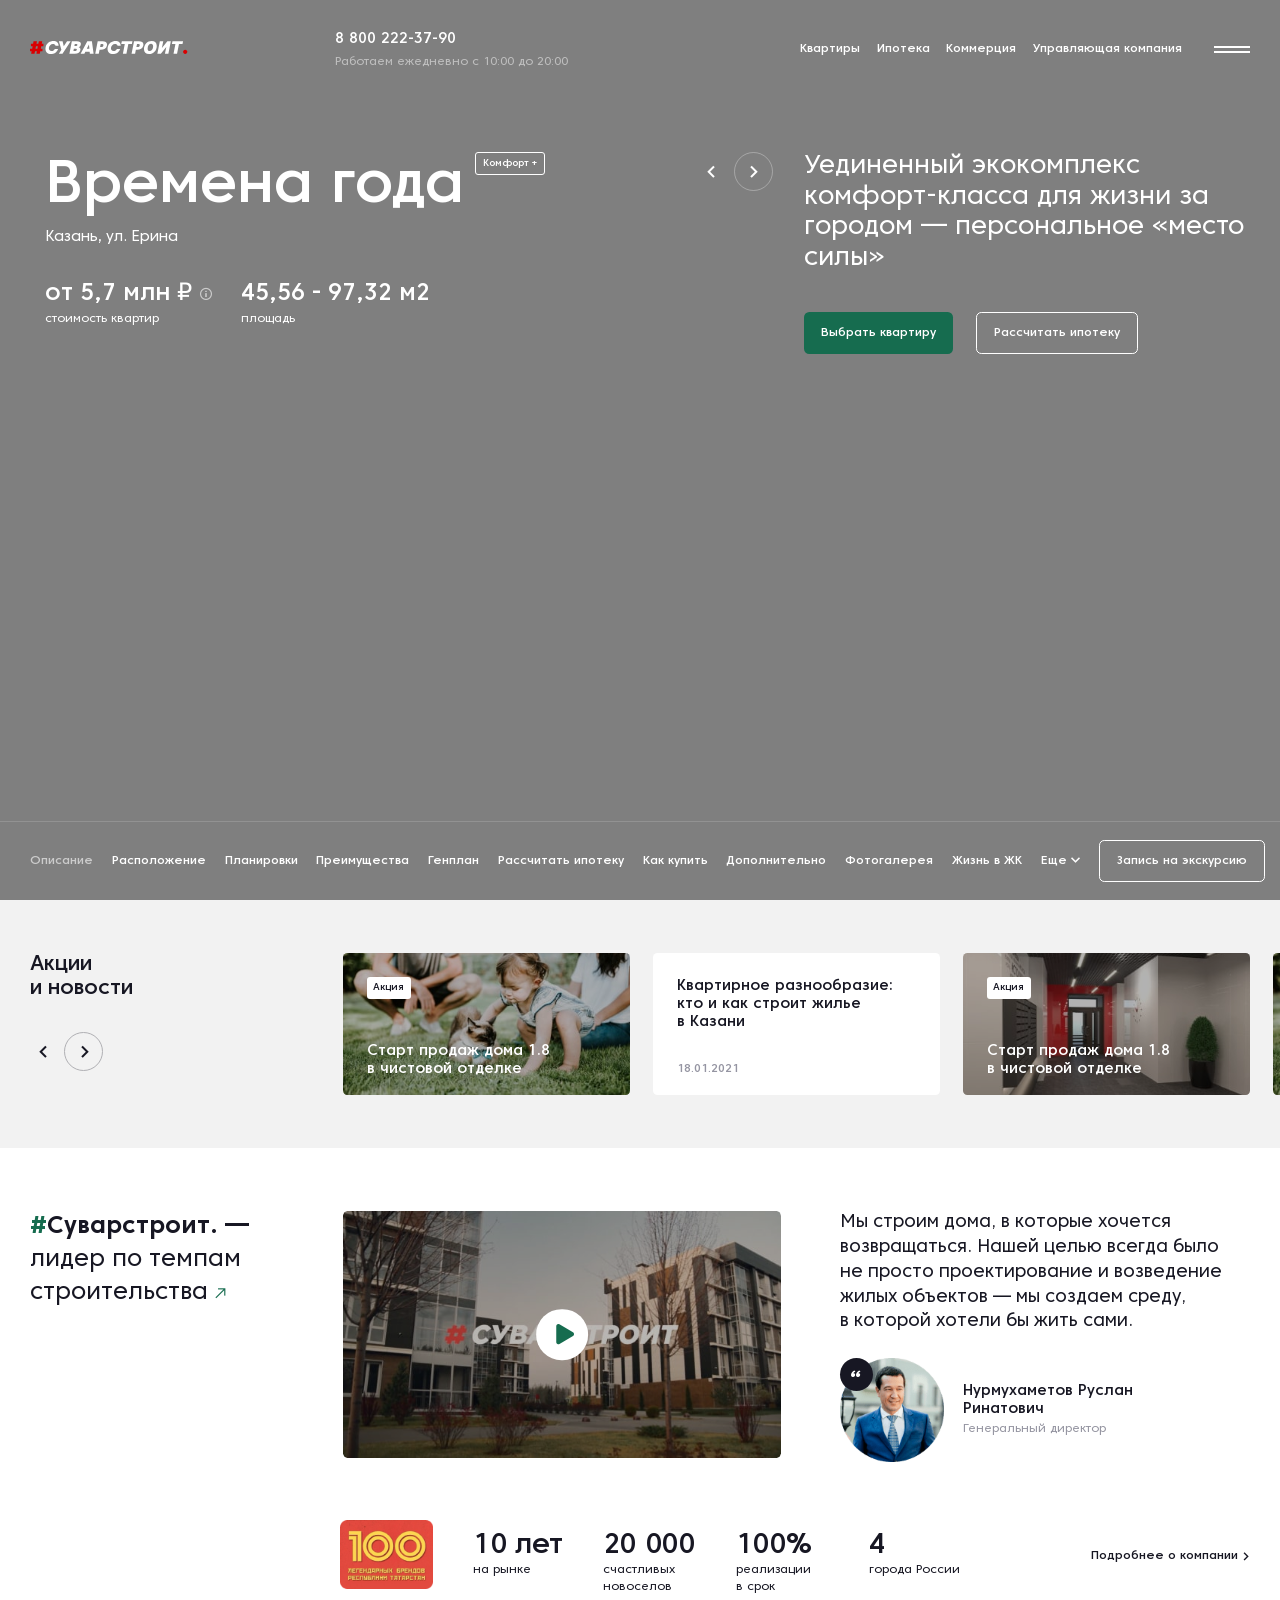
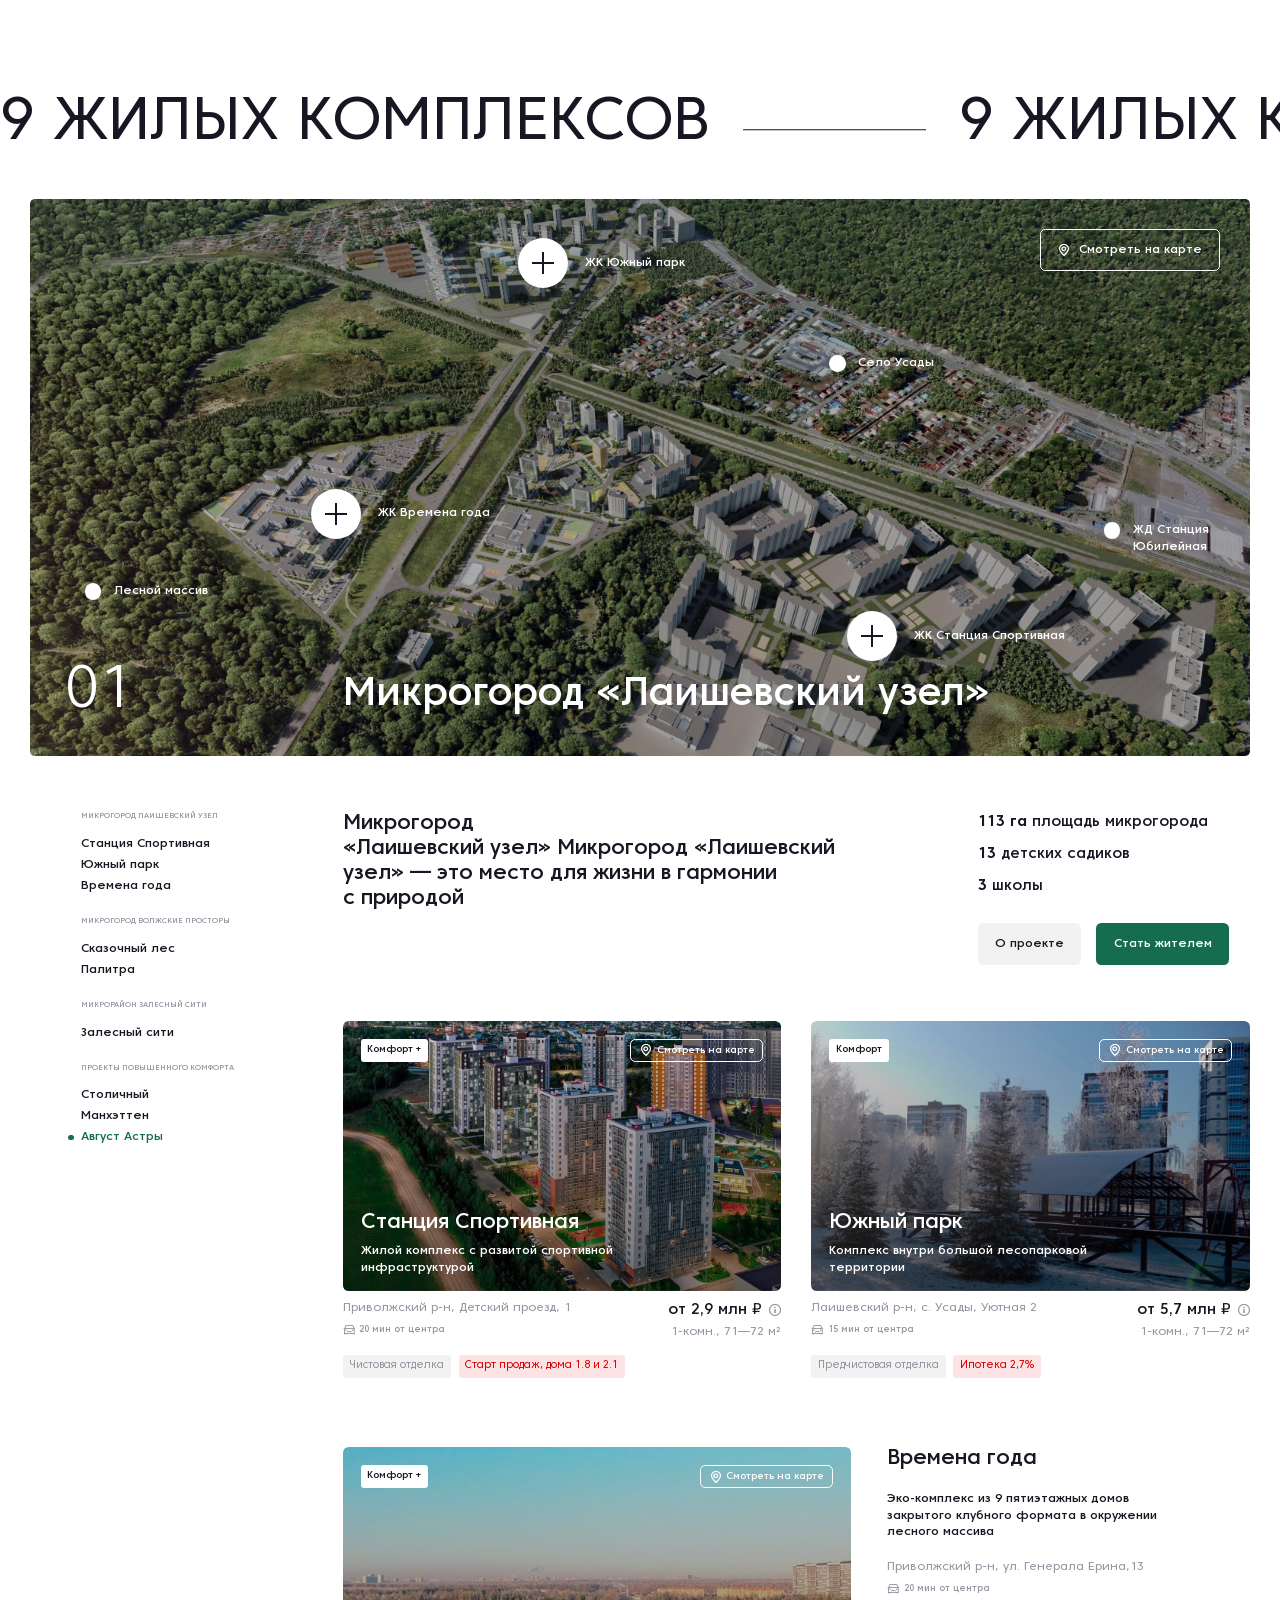
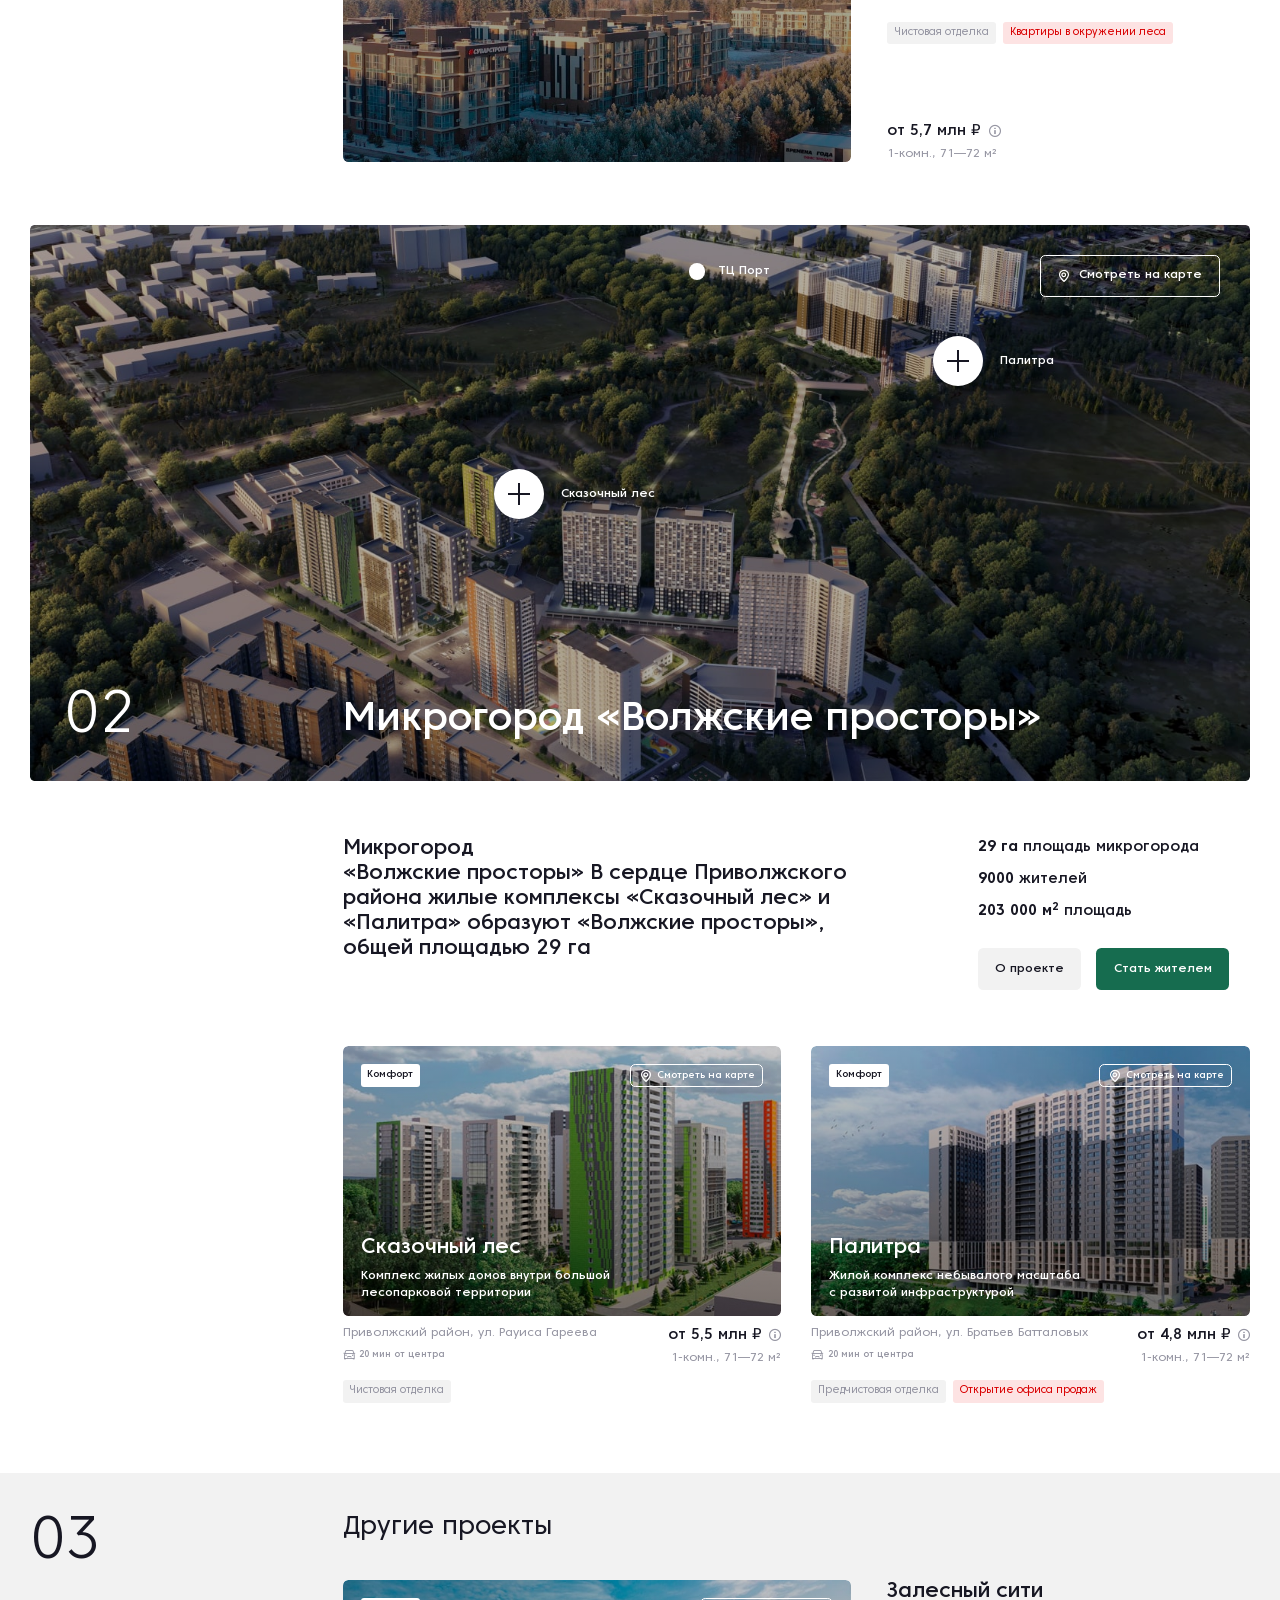
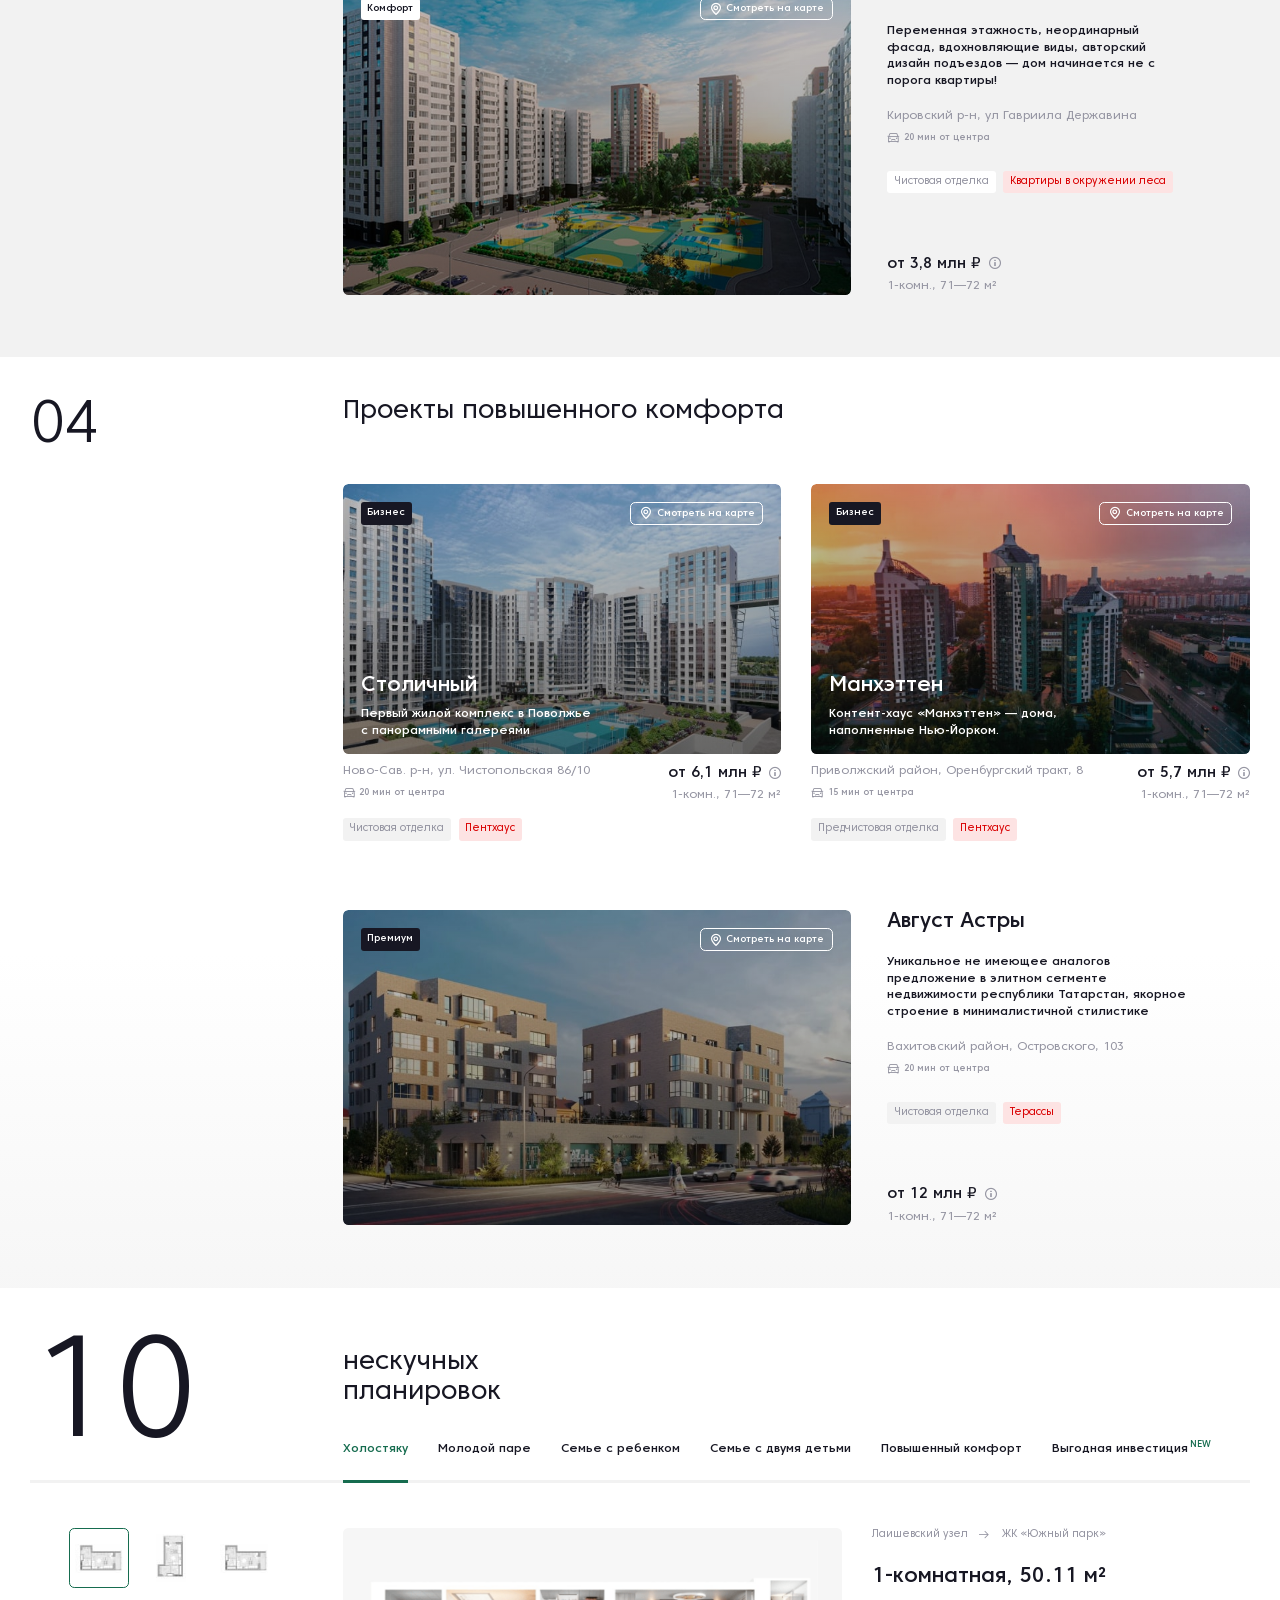
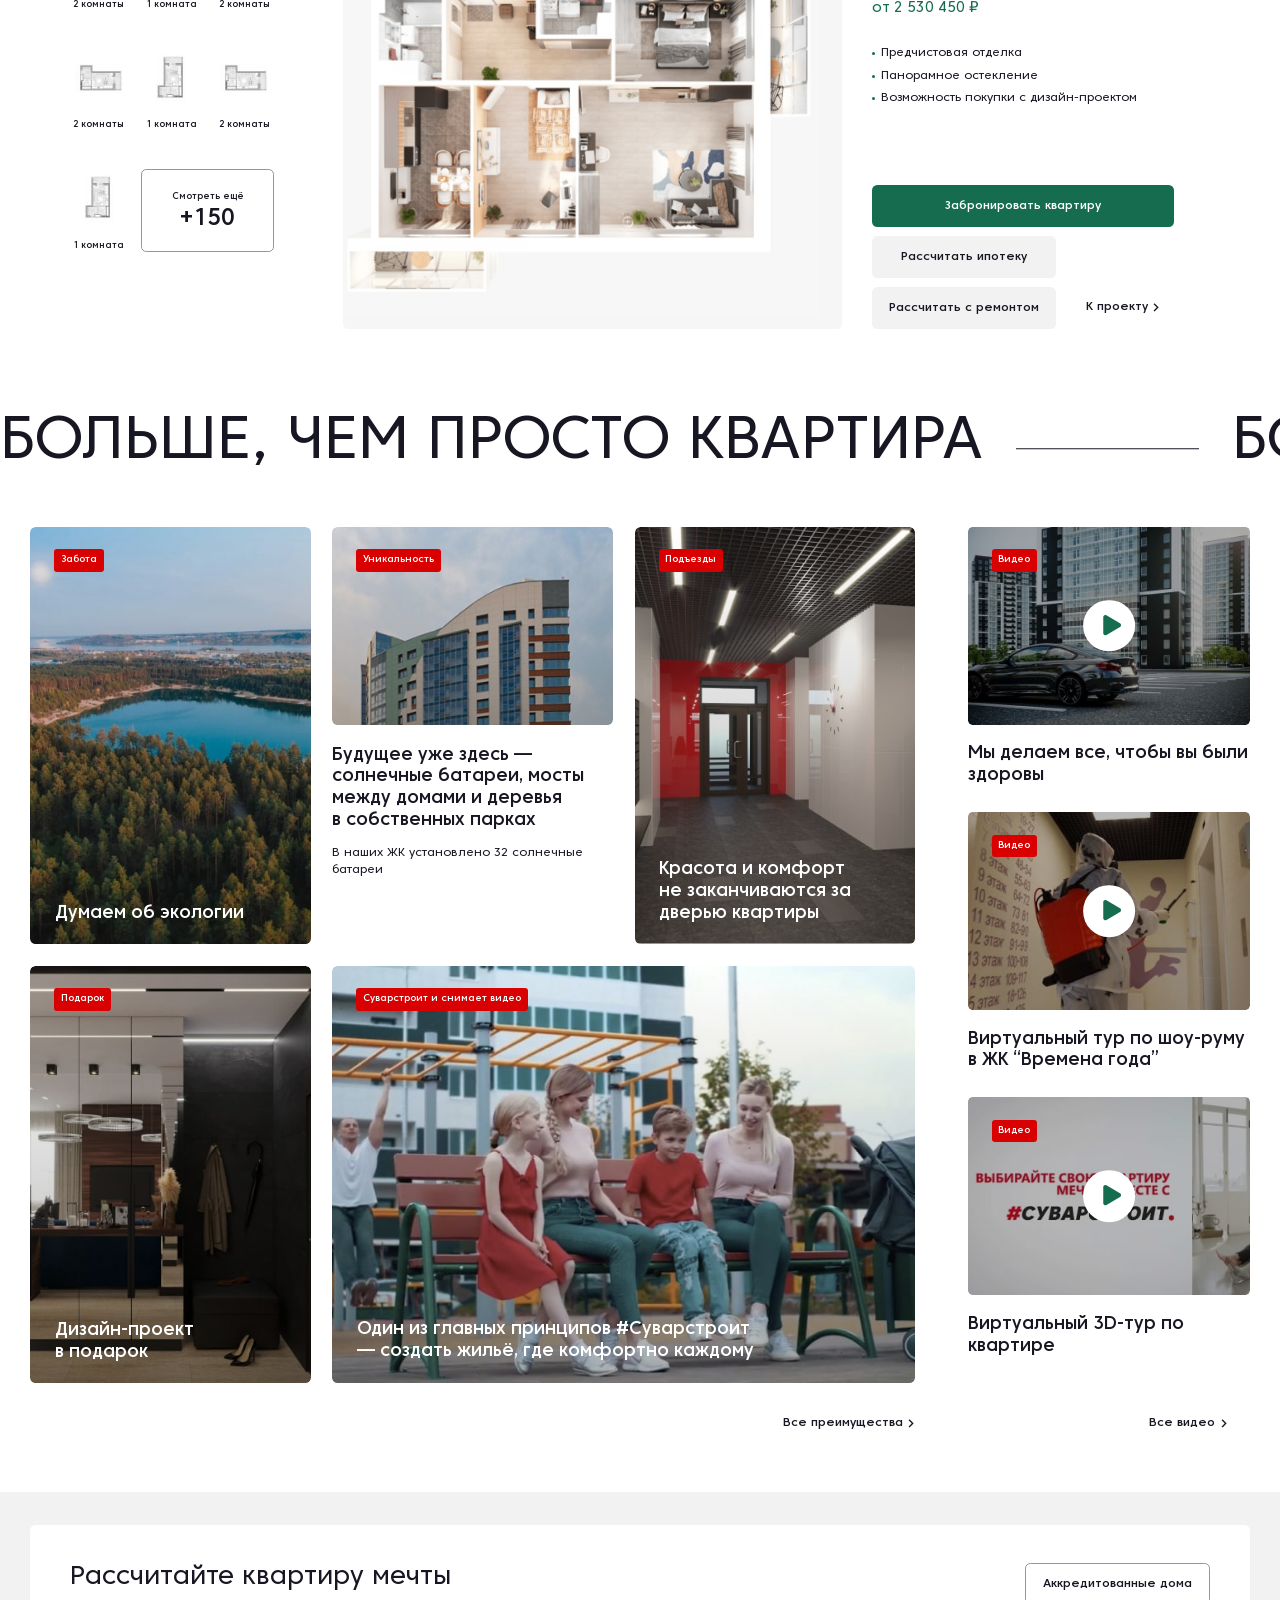
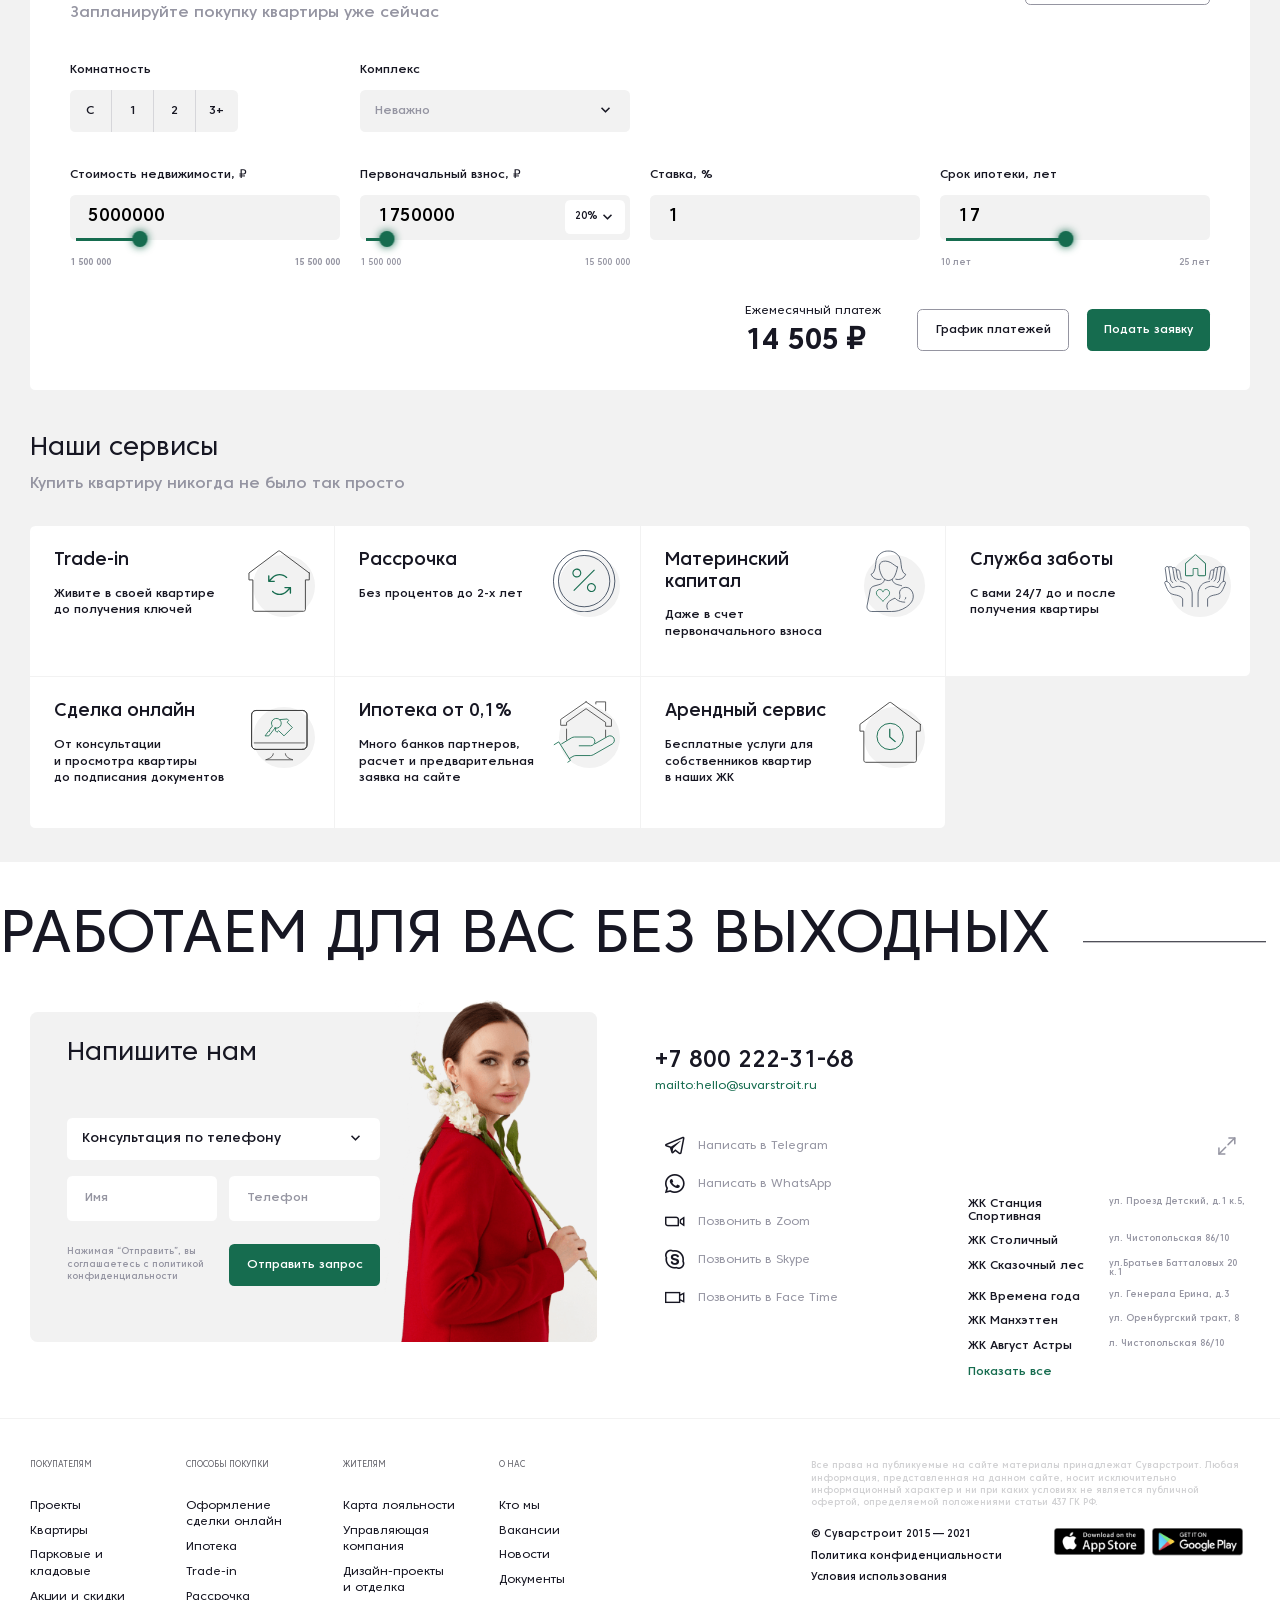
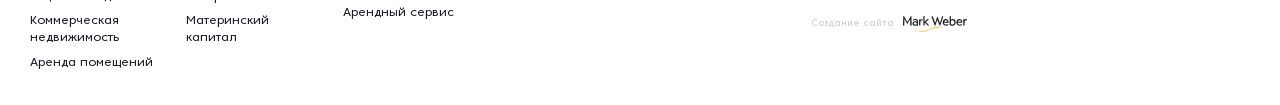
==== app/residential-complex.html @ acaa0084 "new" ====
<!DOCTYPE html>
<html lang="ru">

<head>

	<meta charset="utf-8">
	<!-- <base href="/"> -->

	<title>Suvar</title>
	<meta name="description" content="">

	<meta http-equiv="X-UA-Compatible" content="IE=edge">
	<meta name="viewport" content="width=device-width, initial-scale=1, maximum-scale=1">
	
	<!-- Template Basic Images Start -->
	<meta property="og:image" content="path/to/image.jpg">
	<link rel="icon" href="img/favicon/favicon.ico">
	<link rel="apple-touch-icon" sizes="180x180" href="img/favicon/apple-touch-icon-180x180.png">
	<!-- Template Basic Images End -->
	
	<!-- Custom Browsers Color Start -->
	<meta name="theme-color" content="#000">
	<!-- Custom Browsers Color End -->

	<link rel="stylesheet" href="css/main.min.css">

	<script src="https://api-maps.yandex.ru/2.1/?apikey=fbbdc751-439c-4bb8-8182-0022fda8377b&lang=ru_RU" type="text/javascript"></script>

	<style>
		:root {
			--global-accent-color: #166C4F;
			--global-hover-color: #1f906a;
		}
	</style>

</head>

<body>

	<header class="header">
		<div class="container">
			
			<div class="header-row">
				
				<div class="header-logo">
					<div itemscope="" itemtype="http://schema.org/Organization">
						<a itemprop="url" href="/" class="logo" rel="nofollow" title="Suvar">
							<img src="img/logo.svg" itemprop="logo" alt="">
						</a>
					</div>
				</div>

				<div class="header-phone">
					<a href="tel:8 800 222-37-90" class="phone-link">8 800 222-37-90</a>
					<p>Работаем ежедневно с 10:00 до 20:00</p>
				</div>

				<div class="header-menu">
					<div class="header-mob-close"></div>
					<div class="header-mob-logo">
						<div itemscope="" itemtype="http://schema.org/Organization">
							<a itemprop="url" href="/" class="logo" rel="nofollow" title="Suvar">
								<img src="img/logo.svg" itemprop="logo" alt="">
							</a>
						</div>
					</div>
					<nav class="main-menu">
						<a href="#" class="menu-link" data-hover-text="Квартиры"><span>Квартиры</span></a>
						<a href="#" class="menu-link" data-hover-text="Ипотека"><span>Ипотека</span></a>
						<a href="#" class="menu-link" data-hover-text="Коммерция"><span>Коммерция</span></a>
						<a href="#" class="menu-link" data-hover-text="Управляющая компания"><span>Управляющая компания</span></a>
					</nav>
					<div class="header-mob-phone">
						<div class="header-phone">
							<a href="tel:8 800 222-37-90" class="phone-link">8 800 222-37-90</a>
							<p>Работаем ежедневно с 10:00 до 20:00</p>
						</div>
					</div>
					<div class="header-mob-soc">
						<nav class="soc-nav">
							<a href="#" class="soc-nav-link"><span class="icon-facebook"></span></a>
							<a href="#" class="soc-nav-link"><span class="icon-instagram"></span></a>
							<a href="#" class="soc-nav-link"><span class="icon-twitter"></span></a>
							<a href="#" class="soc-nav-link"><span class="icon-vk"></span></a>
						</nav>
					</div>
				</div>

				<div class="header-burger">
					<a href="#" class="burger-icon">
						<span></span>
					</a>
				</div>

			</div>

		</div>
	</header>

	<div class="main-window animate">

		<div class="main-banner-video">
			<div class="main-banner-video-item active" data-mob-bg="img/main-banner-mob.jpg" style="display: block;">
				<video src="video/main-video-1.mp4" muted autoplay loop preload="none"></video>
			</div>
			<div class="main-banner-video-item" data-mob-bg="img/main-banner-mob.jpg">
				<video src="video/main-video-2.mp4" muted autoplay loop preload="none"></video>
			</div>
		</div>

		<div class="main-window-content">
			<div class="container">

				<div class="main-window-row">

					<div class="main-window-global-info">
						<div class="main-window-global-info-title">
							<h1>Времена года</h1>
							<div class="stick border">Комфорт +</div>
						</div>
						<div class="main-window-global-info-address">Казань, ул. Ерина</div>
						<div class="main-window-global-info-list">
							<div class="project-descr-right">
								<div class="project-price">
									<div class="project-price-val">от 5,7 млн ₽</div>
									<div class="project-price-info">
										<div class="project-price-info-icon"><span class="icon-attention"></span></div>
										<div class="project-price-info-dropdown">
											<ul>
												<li>
													<span>1-комн., 71—72 м<sup>2</sup></span>
													<span>от 2,9 млн ₽</span>
												</li>
												<li>
													<span>2-комн., 90—96 м<sup>2</sup></span>
													<span>от 3,3 млн ₽</span>
												</li>
												<li>
													<span>3-комн., 101—105 м<sup>2</sup></span>
													<span>от 4,5 млн ₽</span>
												</li>
												<li>
													<span>4-комн., 140—156 м<sup>2</sup></span>
													<span>от 5,9 млн ₽</span>
												</li>
											</ul>
										</div>
									</div>
								</div>
								<div class="project-size">стоимость квартир</div>
							</div>
							<div class="project-descr-right">
								<div class="project-price">
									<div class="project-price-val">45,56 - 97,32 м2</div>
								</div>
								<div class="project-size">площадь</div>
							</div>
						</div>
					</div>

					<div class="main-window-slider-block">
						<div class="slider-nav-arrow slider-prev">
							<span class="icon-angle-left"></span>
						</div>
						<div class="slider-nav-arrow slider-next">
							<span class="icon-angle-right"></span>
							<svg class="progress-ring" width="39" height="39">
								<circle class="progress-ring-circle" stroke-width="1" stroke="#171723" cx="19.5" cy="19.5" r="19" fill="transparent" />
							</svg>
						</div>
						<div class="main-window-slider">
							<div class="main-window-slider-item">
								<div class="h2">Уединенный экокомплекс комфорт-класса для жизни за городом — персональное «место силы»</div>
								<div class="main-window-slider-btns">
									<a href="#" class="btn">Выбрать квартиру</a>
									<a href="#" class="btn btn-white-border">Рассчитать ипотеку</a>
								</div>
							</div>
							<div class="main-window-slider-item">
								<div class="h2">Уединенный экокомплекс комфорт-класса для жизни за городом — персональное «место силы»</div>
								<div class="main-window-slider-btns">
									<a href="#" class="btn">Выбрать квартиру</a>
									<a href="#" class="btn btn-white-border">Рассчитать ипотеку</a>
								</div>
							</div>
						</div>
					</div>

				</div>

			</div>
		</div>

		<div class="main-window-footer main-window-footer-type-2">
			<div class="container">
				
				<div class="main-window-footer-row">
					<div class="main-footer-nav">
						<ul>
							<li><a href="#" class="active">Описание</a></li>
							<li><a href="#">Расположение</a></li>
							<li><a href="#">Планировки</a></li>
							<li><a href="#">Преимущества</a></li>
							<li><a href="#">Генплан</a></li>
							<li><a href="#">Рассчитать ипотеку</a></li>
							<li><a href="#">Как купить</a></li>
							<li><a href="#">Дополнительно</a></li>
							<li><a href="#">Фотогалерея</a></li>
							<li><a href="#">Жизнь в ЖК</a></li>
							<li class="has-child">
								<span>Еще</span>
								<ul>
									<li><a href="#">Расположение</a></li>
									<li><a href="#">Расположение</a></li>
									<li><a href="#">Расположение</a></li>
								</ul>
							</li>
						</ul>
					</div>
					<div class="main-footer-btn">
						<a href="#" class="btn btn-white-border">Запись на экскурсию</a>
					</div>
				</div>

			</div>
		</div>

		<div class="main-window-search">
			<div class="main-window-search-group">
				<input type="text" class="form-control" value="Подобрать квартиру" readonly>
				<span class="icon-search"></span>
			</div>
		</div>

	</div>

	<section class="s-stocks animate">
		<div class="container">
			
			<div class="row">
				
				<div class="col-lg-2">
					<div class="stocks-left">
						<div class="stocks-title">
							<div class="h3">Акции<br>и новости</div>
						</div>
						<div class="stocks-nav">
							<div class="slider-nav-arrow slider-prev news-slider-arrow-prev">
								<span class="icon-angle-left"></span>
							</div>
							<div class="slider-nav-arrow slider-next news-slider-arrow-next">
								<span class="icon-angle-right"></span>
								<svg class="progress-ring" width="39" height="39">
									<circle class="progress-ring-circle" stroke-width="1" stroke="#171723" cx="19.5" cy="19.5" r="19" fill="transparent" />
								</svg>
							</div>
						</div>
					</div>
				</div>

				<div class="col-lg-6">
					<div class="news-slider">
						<div class="news-item">
							<a href="#" class="news-item-link"></a>
							<div class="news-img">
								<img src="img/stocks-and-news/1.jpg" alt="">
							</div>
							<div class="stick">Акция</div>
							<div class="h5">Старт продаж дома 1.8 <br>в чистовой отделке</div>
						</div>
						<div class="news-item no-img">
							<a href="#" class="news-item-link"></a>
							<div class="h5">Квартирное разнообразие: кто и как строит жилье в Казани</div>
							<div class="news-date">18.01.2021</div>
						</div>
						<div class="news-item">
							<a href="#" class="news-item-link"></a>
							<div class="news-img">
								<img src="img/stocks-and-news/2.jpg" alt="">
							</div>
							<div class="stick">Акция</div>
							<div class="h5">Старт продаж дома 1.8 в чистовой отделке</div>
						</div>
						<div class="news-item">
							<a href="#" class="news-item-link"></a>
							<div class="news-img">
								<img src="img/stocks-and-news/1.jpg" alt="">
							</div>
							<div class="stick">Акция</div>
							<div class="h5">Старт продаж дома 1.8 в чистовой отделке</div>
						</div>
						<div class="news-item no-img">
							<a href="#" class="news-item-link"></a>
							<div class="h5">Квартирное разнообразие: кто и как строит жилье в Казани</div>
							<div class="news-date">18.01.2021</div>
						</div>
						<div class="news-item">
							<a href="#" class="news-item-link"></a>
							<div class="news-img">
								<img src="img/stocks-and-news/2.jpg" alt="">
							</div>
							<div class="stick">Акция</div>
							<div class="h5">Старт продаж дома 1.8 в чистовой отделке</div>
						</div>
					</div>
				</div>

			</div>

		</div>
	</section>

	<section class="s-about animate">
		<div class="container">
			
			<div class="about-row row">
				
				<div class="col-lg-2 col-8">
					<div class="about-title"><span><span class="color">#</span>Суварстроит. —</span> лидер по темпам строительства</div>
				</div>

				<div class="col-lg-3 col-md-4">
					<div class="video-block" data-video-src="https://www.youtube.com/embed/5sJh44adB1Y">
						<div class="video-poster">
							<img src="img/video-poster.jpg" alt="">
						</div>
						<div class="video-play"></div>
					</div>
				</div>

				<div class="col-lg-3 col-md-4">
					<div class="about-blockquote">
						<div class="blockquote-content">Мы строим дома, в которые хочется возвращаться. Нашей целью всегда было не просто проектирование и возведение жилых объектов — мы создаем среду, в которой хотели бы жить сами.</div>
						<div class="blockquote-author">
							<div class="blockquote-author-img">
								<img src="img/blockquote-author.png" alt="">
							</div>
							<div class="blockquote-author-text">
								<div class="blockquote-author-text-mob">Мы строим дома, в которые хочется возвращаться. </div>
								<div class="h5">Нурмухаметов Руслан<br>Ринатович</div>
								<p>Генеральный директор</p>
							</div>
						</div>
					</div>
				</div>

				<div class="col-8">
					<div class="about-in-nmbrs">

						<div class="about-in-nmbrs-item">
							<img src="img/100-legends.png" alt="">
						</div>

						<div class="about-in-nmbrs-item"><span>10 лет</span>на рынке</div>

						<div class="about-in-nmbrs-item"><span>20 000</span>счастливых новоселов</div>

						<div class="about-in-nmbrs-item"><span>100%</span>реализации в срок</div>

						<div class="about-in-nmbrs-item"><span>4</span>города России</div>

						<div class="about-in-nmbrs-link"><a href="#" class="link-angle">Подробнее о компании <span class="icon-angle-right"></span></a></div>

					</div>
				</div>

			</div>

		</div>
	</section>

	<section class="s-text-slider animate">
		<div class="text-slider-wrapper">
			<div class="text-slider">
				<div class="text-slider-item">9 жилых комплексов</div>
				<div class="text-slider-item">9 жилых комплексов</div>
				<div class="text-slider-item">9 жилых комплексов</div>
			</div>
		</div>
	</section>

	<section class="s-city-map animate">
		<div class="container">
			
			<div class="city-map-wrapper">
				<div class="city-map-img">
					<img src="img/map.jpg" alt="">
				</div>
				<div class="city-map-dots">
					<div class="city-map-dots-item" style="top: 52%; left: 23%">
						<div class="city-map-dots-icon"><span></span>ЖК Времена года</div>
						<div class="city-map-dots-content">
							<img src="img/projects/11.jpg" alt="">
							<div class="h5">ЖК Времена года</div>
							<p>Эко-комплекс комфорт класса из 9 пятиэтажных домов закрытого клубного формата в окружении лесного массива</p>
							<p>17 минут от делового центра</p>
							<a href="#" class="link-angle">Перейти <span class="icon-angle-right"></span></a>
						</div>
					</div>
					<div class="city-map-dots-item" style="top: 7%; left: 40%">
						<div class="city-map-dots-icon"><span></span>ЖК Южный парк</div>
						<div class="city-map-dots-content">
							<img src="img/projects/12.jpg" alt="">
							<div class="h5">ЖК Южный парк</div>
							<p>Удобая транспортная развязка</p>
							<p>Легко добраться до центра города за 15 минут</p>
							<p>Дорого до международного аэропорта 10-15 минут</p>
							<a href="#" class="link-angle">Перейти <span class="icon-angle-right"></span></a>
						</div>
					</div>
					<div class="city-map-dots-item" style="top: 74%; left: 67%">
						<div class="city-map-dots-icon"><span></span>ЖК Станция Спортивная</div>
						<div class="city-map-dots-content">
							<img src="img/projects/13.jpg" alt="">
							<div class="h5">ЖК Станция Спортивная</div>
							<p>Первый жилой комплекс небывалого масштаба с развитой спортивной инфраструктурой</p>
							<p>Дорога до международного аэропорта — 5-10 минут</p>
							<a href="#" class="link-angle">Перейти <span class="icon-angle-right"></span></a>
						</div>
					</div>
					<div class="city-map-dots-item" style="top: 69%; left: 4.5%;">
						<div class="city-map-dots-item-small">Лесной массив</div>
					</div>
					<div class="city-map-dots-item" style="top: 28%; left: 65.5%;">
						<div class="city-map-dots-item-small">Село Усады</div>
					</div>
					<div class="city-map-dots-item" style="top: 58%; left: 88%;">
						<div class="city-map-dots-item-small">ЖД Станция<br>Юбилейная</div>
					</div>
				</div>
				<div class="city-map-title">
					<div class="row">
						<div class="col-md-2">
							<div class="section-nmb">01</div>
						</div>
						<div class="col-md-6">
							<div class="map-title">Микрогород «Лаишевский узел»</div>
						</div>
					</div>
				</div>
				<div class="city-map-open-full">
					<a href="#" class="btn btn-white-border btn-icon" data-object-json=""><span class="icon-location-arrow"></span> Смотреть на карте</a>
				</div>
			</div>

		</div>
	</section>

	<section class="s-projects-wrapper">

		<div class="projects-nav-wrapper">
			<div class="location-nav">
				<div class="h6">Микрогород Лаишевский узел</div>
				<div class="location-nav-link"><a href="#proj-1" class="active">Станция Спортивная</a></div>
				<div class="location-nav-link"><a href="#proj-2">Южный парк</a></div>
				<div class="location-nav-link"><a href="#proj-3">Времена года</a></div>
				<div class="h6">Микрогород Волжские просторы</div>
				<div class="location-nav-link"><a href="#proj-4">Сказочный лес</a></div>
				<div class="location-nav-link"><a href="#proj-5">Палитра</a></div>
				<div class="h6">Микрорайон Залесный сити</div>
				<div class="location-nav-link"><a href="#proj-6">Залесный сити</a></div>
				<div class="h6">Проекты повышенного комфорта</div>
				<div class="location-nav-link"><a href="#proj-7">Столичный</a></div>
				<div class="location-nav-link"><a href="#proj-8">Манхэттен</a></div>
				<div class="location-nav-link"><a href="#proj-9">Август Астры</a></div>
			</div>
		</div>
		
		<section class="s-projects animate s-projects-nav">
			<div class="container">
				<div class="row">

					<div class="col-xl-2"></div>

					<div class="col-xl-6">

						<div class="projects-header">
							<div class="projects-header-left">
								<div class="h3">
									<span class="mob-text">Микрогород<br>«Лаишевский узел»</span>
									<span>Микрогород «Лаишевский узел» — это место для жизни в гармонии с природой</span>
								</div>
							</div>
							<div class="projects-header-right">
								<div class="projects-header-right-icon"><span class="icon-attention"></span></div>
								<div class="projects-header-right-content">
									<ul>
										<li><span>113 га</span> площадь микрогорода</li>
										<li><span>13</span> детских садиков</li>
										<li><span>3</span> школы</li>
									</ul>
									<div class="projects-header-right-btns">
										<a href="#" class="btn btn-gray">О проекте</a>
										<a href="#" class="btn">Стать жителем</a>
									</div>
								</div>
							</div>
						</div>

						<div class="row">

							<div class="col-4">
								<div class="project" id="proj-1">
									<div class="project-header">
										<img src="img/projects/2.jpg" alt="">
										<div class="stick">Комфорт +</div>
										<a href="#map-popup" class="project-map-link open-popup" data-name="Станция Спортивная" data-coord="55.680153, 49.200674"><span class="icon-location-arrow"></span> Смотреть на карте</a>
										<div class="project-title">
											<div class="h3">Станция Спортивная</div>
											<p>Жилой комплекс с развитой спортивной инфраструктурой</p>
										</div>
									</div>
									<div class="project-body">
										<div class="project-descr">
											<div class="project-descr-left">
												<p>Приволжский р-н, Детский проезд, 1</p>
												<div class="project-distance"><span class="icon-car"></span> 20 мин от центра</div>
											</div>
											<div class="project-descr-right">
												<div class="project-price">
													<div class="project-price-val">от 2,9 млн ₽</div>
													<div class="project-price-info">
														<div class="project-price-info-icon"><span class="icon-attention"></span></div>
														<div class="project-price-info-dropdown">
															<ul>
																<li>
																	<span>1-комн., 71—72 м<sup>2</sup></span>
																	<span>от 2,9 млн ₽</span>
																</li>
																<li>
																	<span>2-комн., 90—96 м<sup>2</sup></span>
																	<span>от 3,3 млн ₽</span>
																</li>
																<li>
																	<span>3-комн., 101—105 м<sup>2</sup></span>
																	<span>от 4,5 млн ₽</span>
																</li>
																<li>
																	<span>4-комн., 140—156 м<sup>2</sup></span>
																	<span>от 5,9 млн ₽</span>
																</li>
															</ul>
														</div>
													</div>
												</div>
												<div class="project-size">1-комн., 71—72 м²</div>
											</div>
										</div>
									</div>
									<div class="project-labels">
										<div class="label">Чистовая отделка</div>
										<div class="label red">Старт продаж, дома 1.8 и 2.1</div>
									</div>
								</div>
							</div>

							<div class="col-4">
								<div class="project" id="proj-2">
									<div class="project-header">
										<img src="img/projects/3.jpg" alt="">
										<div class="stick">Комфорт</div>
										<a href="#map-popup" class="project-map-link open-popup" data-name="Южный парк" data-coord="55.689278, 49.200297"><span class="icon-location-arrow"></span> Смотреть на карте</a>
										<div class="project-title">
											<div class="h3">Южный парк</div>
											<p>Комплекс внутри большой лесопарковой территории</p>
										</div>
									</div>
									<div class="project-body">
										<div class="project-descr">
											<div class="project-descr-left">
												<p>Лаишевский р-н, с. Усады, Уютная 2</p>
												<div class="project-distance"><span class="icon-car"></span> 15 мин от центра</div>
											</div>
											<div class="project-descr-right">
												<div class="project-price">
													<div class="project-price-val">от 5,7 млн ₽</div>
													<div class="project-price-info">
														<div class="project-price-info-icon"><span class="icon-attention"></span></div>
														<div class="project-price-info-dropdown">
															<ul>
																<li>
																	<span>1-комн., 71—72 м<sup>2</sup></span>
																	<span>от 2,9 млн ₽</span>
																</li>
																<li>
																	<span>2-комн., 90—96 м<sup>2</sup></span>
																	<span>от 3,3 млн ₽</span>
																</li>
																<li>
																	<span>3-комн., 101—105 м<sup>2</sup></span>
																	<span>от 4,5 млн ₽</span>
																</li>
																<li>
																	<span>4-комн., 140—156 м<sup>2</sup></span>
																	<span>от 5,9 млн ₽</span>
																</li>
															</ul>
														</div>
													</div>
												</div>
												<div class="project-size">1-комн., 71—72 м²</div>
											</div>
										</div>
									</div>
									<div class="project-labels">
										<div class="label">Предчистовая отделка</div>
										<div class="label red">Ипотека 2,7%</div>
									</div>
								</div>
							</div>

							<div class="col-8">
								<div class="project project--big" id="proj-3">
									<div class="project-header">
										<img src="img/projects/4.jpg" alt="">
										<div class="stick">Комфорт +</div>
										<a href="#map-popup" class="project-map-link open-popup" data-name="Времена года" data-coord="55.681641, 49.191961"><span class="icon-location-arrow"></span> Смотреть на карте</a>
									</div>
									<div class="project-body">
										<div class="project-title">
											<div class="h3">Времена года</div>
											<p>Эко-комплекс из 9 пятиэтажных домов закрытого клубного формата в окружении лесного массива</p>
										</div>
										<div class="project-descr-left">
											<p>Приволжский р-н, ул. Генерала Ерина,13</p>
											<div class="project-distance"><span class="icon-car"></span> 20 мин от центра</div>
										</div>
										<div class="project-labels">
											<div class="label">Чистовая отделка</div>
											<div class="label red">Квартиры в окружении леса</div>
										</div>
										<div class="project-descr-right">
											<div class="project-price">
												<div class="project-price-val">от 5,7 млн ₽</div>
												<div class="project-price-info">
													<div class="project-price-info-icon"><span class="icon-attention"></span></div>
													<div class="project-price-info-dropdown">
														<ul>
															<li>
																<span>1-комн., 71—72 м<sup>2</sup></span>
																<span>от 2,9 млн ₽</span>
															</li>
															<li>
																<span>2-комн., 90—96 м<sup>2</sup></span>
																<span>от 3,3 млн ₽</span>
															</li>
															<li>
																<span>3-комн., 101—105 м<sup>2</sup></span>
																<span>от 4,5 млн ₽</span>
															</li>
															<li>
																<span>4-комн., 140—156 м<sup>2</sup></span>
																<span>от 5,9 млн ₽</span>
															</li>
														</ul>
													</div>
												</div>
											</div>
											<div class="project-size">1-комн., 71—72 м²</div>
										</div>
									</div>
								</div>
							</div>

						</div>

					</div>

				</div>
			</div>
		</section>

		<section class="s-city-map animate">
			<div class="container">

				<div class="city-map-wrapper">
					<div class="city-map-img">
						<img src="img/map-2.jpg" alt="">
					</div>
					<div class="city-map-dots">
						<div class="city-map-dots-item" style="top: 44%; left: 38%">
							<div class="city-map-dots-icon"><span></span>Сказочный лес</div>
							<div class="city-map-dots-content">
								<img src="img/projects/14.jpg" alt="">
								<div class="h5">ЖК Сказочный лес</div>
								<p>В центре Приволжского района, вблизи живописной березовой рощи</p>
								<p>Удобная транспортная развязка – до центра 15 минут</p>
								<a href="#" class="link-angle">Перейти <span class="icon-angle-right"></span></a>
							</div>
						</div>
						<div class="city-map-dots-item" style="top: 20%; left: 74%">
							<div class="city-map-dots-icon"><span></span>Палитра</div>
							<div class="city-map-dots-content">
								<img src="img/projects/15.jpg" alt="">
								<div class="h5">ЖК Палитра</div>
								<p>Новый, современный,комфортный, дружелюбный, сверкающий самыми яркими красками жилой комплекс</p>
								<p>Легко добраться до центра города за 10 минут</p>
								<a href="#" class="link-angle">Перейти <span class="icon-angle-right"></span></a>
							</div>
						</div>
						<div class="city-map-dots-item" style="top: 7%; left: 54%;">
							<div class="city-map-dots-item-small">ТЦ Порт</div>
						</div>
					</div>
					<div class="city-map-title">
						<div class="row">
							<div class="col-md-2">
								<div class="section-nmb">02</div>
							</div>
							<div class="col-md-6">
								<div class="map-title">Микрогород «Волжские просторы»</div>
							</div>
						</div>
					</div>
					<div class="city-map-open-full">
						<a href="#" class="btn btn-white-border btn-icon"><span class="icon-location-arrow"></span> Смотреть на карте</a>
					</div>
				</div>

			</div>
		</section>

		<section class="s-projects animate">
			<div class="container">
				<div class="row">

					<div class="col-xl-2"></div>

					<div class="col-xl-6">

						<div class="projects-header">
							<div class="projects-header-left">
								<div class="h3">
									<span class="mob-text">Микрогород<br>«Волжские просторы»</span>
									<span>В сердце Приволжского района жилые комплексы «Сказочный лес» и «Палитра» образуют «Волжские просторы», общей площадью 29 га</span>
								</div>
							</div>
							<div class="projects-header-right">
								<div class="projects-header-right-icon"><span class="icon-attention"></span></div>
								<div class="projects-header-right-content">
									<ul>
										<li><span>29 га</span> площадь микрогорода</li>
										<li><span>9000</span> жителей</li>
										<li><span>203 000 м<sup>2</sup></span> площадь</li>
									</ul>
									<div class="projects-header-right-btns">
										<a href="#" class="btn btn-gray">О проекте</a>
										<a href="#" class="btn">Стать жителем</a>
									</div>
								</div>
							</div>
						</div>

						<div class="row">

							<div class="col-4">
								<div class="project" id="proj-4">
									<div class="project-header">
										<img src="img/projects/5.jpg" alt="">
										<div class="stick">Комфорт</div>
										<a href="#map-popup" class="project-map-link open-popup" data-name="Сказочный лес" data-coord="55.723937, 49.174767"><span class="icon-location-arrow"></span> Смотреть на карте</a>
										<div class="project-title">
											<div class="h3">Сказочный лес</div>
											<p>Комплекс жилых домов внутри большой лесопарковой территории</p>
										</div>
									</div>
									<div class="project-body">
										<div class="project-descr">
											<div class="project-descr-left">
												<p>Приволжский район, ул. Рауиса Гареева</p>
												<div class="project-distance"><span class="icon-car"></span> 20 мин от центра</div>
											</div>
											<div class="project-descr-right">
												<div class="project-price">
													<div class="project-price-val">от 5,5 млн ₽</div>
													<div class="project-price-info">
														<div class="project-price-info-icon"><span class="icon-attention"></span></div>
														<div class="project-price-info-dropdown">
															<ul>
																<li>
																	<span>1-комн., 71—72 м<sup>2</sup></span>
																	<span>от 2,9 млн ₽</span>
																</li>
																<li>
																	<span>2-комн., 90—96 м<sup>2</sup></span>
																	<span>от 3,3 млн ₽</span>
																</li>
																<li>
																	<span>3-комн., 101—105 м<sup>2</sup></span>
																	<span>от 4,5 млн ₽</span>
																</li>
																<li>
																	<span>4-комн., 140—156 м<sup>2</sup></span>
																	<span>от 5,9 млн ₽</span>
																</li>
															</ul>
														</div>
													</div>
												</div>
												<div class="project-size">1-комн., 71—72 м²</div>
											</div>
										</div>
									</div>
									<div class="project-labels">
										<div class="label">Чистовая отделка</div>
									</div>
								</div>
							</div>

							<div class="col-4">
								<div class="project" id="proj-5">
									<div class="project-header">
										<img src="img/projects/6.jpg" alt="">
										<div class="stick">Комфорт</div>
										<a href="#map-popup" class="project-map-link open-popup" data-name="Палитра" data-coord="55.722289, 49.185600"><span class="icon-location-arrow"></span> Смотреть на карте</a>
										<div class="project-title">
											<div class="h3">Палитра</div>
											<p>Жилой комплекс небывалого масштаба с развитой инфраструктурой</p>
										</div>
									</div>
									<div class="project-body">
										<div class="project-descr">
											<div class="project-descr-left">
												<p>Приволжский район, ул. Братьев Батталовых</p>
												<div class="project-distance"><span class="icon-car"></span> 20 мин от центра</div>
											</div>
											<div class="project-descr-right">
												<div class="project-price">
													<div class="project-price-val">от 4,8 млн ₽</div>
													<div class="project-price-info">
														<div class="project-price-info-icon"><span class="icon-attention"></span></div>
														<div class="project-price-info-dropdown">
															<ul>
																<li>
																	<span>1-комн., 71—72 м<sup>2</sup></span>
																	<span>от 2,9 млн ₽</span>
																</li>
																<li>
																	<span>2-комн., 90—96 м<sup>2</sup></span>
																	<span>от 3,3 млн ₽</span>
																</li>
																<li>
																	<span>3-комн., 101—105 м<sup>2</sup></span>
																	<span>от 4,5 млн ₽</span>
																</li>
																<li>
																	<span>4-комн., 140—156 м<sup>2</sup></span>
																	<span>от 5,9 млн ₽</span>
																</li>
															</ul>
														</div>
													</div>
												</div>
												<div class="project-size">1-комн., 71—72 м²</div>
											</div>
										</div>
									</div>
									<div class="project-labels">
										<div class="label">Предчистовая отделка</div>
										<div class="label red">Открытие офиса продаж</div>
									</div>
								</div>
							</div>

						</div>

					</div>

				</div>
			</div>
		</section>

		<section class="s-projects bg-gray animate">
			<div class="container">
				<div class="row">

					<div class="col-xl-2">
						<div class="section-nmb">03</div>
					</div>

					<div class="col-xl-6">

						<div class="projects-main-title">
							<div class="h2">Другие проекты</div>
						</div>

						<div class="row">

							<div class="col-8">
								<div class="project project--big" id="proj-6">
									<div class="project-header">
										<img src="img/projects/7.jpg" alt="">
										<div class="stick">Комфорт</div>
										<a href="#map-popup" class="project-map-link open-popup" data-name="Залесный сити" data-coord="55.845249, 48.906215"><span class="icon-location-arrow"></span> Смотреть на карте</a>
									</div>
									<div class="project-body">
										<div class="project-title">
											<div class="h3">Залесный сити</div>
											<p>Переменная этажность, неординарный фасад, вдохновляющие виды, авторский дизайн подъездов — дом начинается не с порога квартиры! </p>
										</div>
										<div class="project-descr-left">
											<p>Кировский р-н, ул Гавриила Державина</p>
											<div class="project-distance"><span class="icon-car"></span> 20 мин от центра</div>
										</div>
										<div class="project-labels">
											<div class="label">Чистовая отделка</div>
											<div class="label red">Квартиры в окружении леса</div>
										</div>
										<div class="project-descr-right">
											<div class="project-price">
												<div class="project-price-val">от 3,8 млн ₽</div>
												<div class="project-price-info">
													<div class="project-price-info-icon"><span class="icon-attention"></span></div>
													<div class="project-price-info-dropdown">
														<ul>
															<li>
																<span>1-комн., 71—72 м<sup>2</sup></span>
																<span>от 2,9 млн ₽</span>
															</li>
															<li>
																<span>2-комн., 90—96 м<sup>2</sup></span>
																<span>от 3,3 млн ₽</span>
															</li>
															<li>
																<span>3-комн., 101—105 м<sup>2</sup></span>
																<span>от 4,5 млн ₽</span>
															</li>
															<li>
																<span>4-комн., 140—156 м<sup>2</sup></span>
																<span>от 5,9 млн ₽</span>
															</li>
														</ul>
													</div>
												</div>
											</div>
											<div class="project-size">1-комн., 71—72 м²</div>
										</div>
									</div>
								</div>
							</div>

						</div>

					</div>

				</div>
			</div>
		</section>

		<section class="s-projects bg-linear-gray animate s-projects-endpoint">
			<div class="container">
				<div class="row">

					<div class="col-xl-2">
						<div class="section-nmb">04</div>
					</div>

					<div class="col-xl-6">

						<div class="projects-header">
							<div class="h2">Проекты повышенного комфорта</div>
						</div>

						<div class="row">

							<div class="col-4">
								<div class="project" id="proj-7">
									<div class="project-header">
										<img src="img/projects/8.jpg" alt="">
										<div class="stick black">Бизнес</div>
										<a href="#map-popup" class="project-map-link open-popup" data-name="Столичный" data-coord="55.819123, 49.144472"><span class="icon-location-arrow"></span> Смотреть на карте</a>
										<div class="project-title">
											<div class="h3">Столичный</div>
											<p>Первый жилой комплекс в Поволжье с панорамными галереями</p>
										</div>
									</div>
									<div class="project-body">
										<div class="project-descr">
											<div class="project-descr-left">
												<p>Ново-Сав. р-н, ул. Чистопольская 86/10 </p>
												<div class="project-distance"><span class="icon-car"></span> 20 мин от центра</div>
											</div>
											<div class="project-descr-right">
												<div class="project-price">
													<div class="project-price-val">от 6,1 млн ₽</div>
													<div class="project-price-info">
														<div class="project-price-info-icon"><span class="icon-attention"></span></div>
														<div class="project-price-info-dropdown">
															<ul>
																<li>
																	<span>1-комн., 71—72 м<sup>2</sup></span>
																	<span>от 2,9 млн ₽</span>
																</li>
																<li>
																	<span>2-комн., 90—96 м<sup>2</sup></span>
																	<span>от 3,3 млн ₽</span>
																</li>
																<li>
																	<span>3-комн., 101—105 м<sup>2</sup></span>
																	<span>от 4,5 млн ₽</span>
																</li>
																<li>
																	<span>4-комн., 140—156 м<sup>2</sup></span>
																	<span>от 5,9 млн ₽</span>
																</li>
															</ul>
														</div>
													</div>
												</div>
												<div class="project-size">1-комн., 71—72 м²</div>
											</div>
										</div>
									</div>
									<div class="project-labels">
										<div class="label">Чистовая отделка</div>
										<div class="label red">Пентхаус </div>
									</div>
								</div>
							</div>

							<div class="col-4">
								<div class="project" id="proj-8">
									<div class="project-header">
										<img src="img/projects/9.jpg" alt="">
										<div class="stick black">Бизнес</div>
										<a href="#map-popup" class="project-map-link open-popup" data-name="Манхэттен" data-coord="55.760824, 49.150647"><span class="icon-location-arrow"></span> Смотреть на карте</a>
										<div class="project-title">
											<div class="h3">Манхэттен</div>
											<p>Контент-хаус «Манхэттен» — дома, наполненные Нью-Йорком.</p>
										</div>
									</div>
									<div class="project-body">
										<div class="project-descr">
											<div class="project-descr-left">
												<p>Приволжский район, Оренбургский тракт, 8</p>
												<div class="project-distance"><span class="icon-car"></span> 15 мин от центра</div>
											</div>
											<div class="project-descr-right">
												<div class="project-price">
													<div class="project-price-val">от 5,7 млн ₽</div>
													<div class="project-price-info">
														<div class="project-price-info-icon"><span class="icon-attention"></span></div>
														<div class="project-price-info-dropdown">
															<ul>
																<li>
																	<span>1-комн., 71—72 м<sup>2</sup></span>
																	<span>от 2,9 млн ₽</span>
																</li>
																<li>
																	<span>2-комн., 90—96 м<sup>2</sup></span>
																	<span>от 3,3 млн ₽</span>
																</li>
																<li>
																	<span>3-комн., 101—105 м<sup>2</sup></span>
																	<span>от 4,5 млн ₽</span>
																</li>
																<li>
																	<span>4-комн., 140—156 м<sup>2</sup></span>
																	<span>от 5,9 млн ₽</span>
																</li>
															</ul>
														</div>
													</div>
												</div>
												<div class="project-size">1-комн., 71—72 м²</div>
											</div>
										</div>
									</div>
									<div class="project-labels">
										<div class="label">Предчистовая отделка</div>
										<div class="label red">Пентхаус</div>
									</div>
								</div>
							</div>

							<div class="col-8">
								<div class="project project--big" id="proj-9">
									<div class="project-header">
										<img src="img/projects/10.jpg" alt="">
										<div class="stick black">Премиум</div>
										<a href="#map-popup" class="project-map-link open-popup" data-name="Август Астры" data-coord="55.778126, 49.137665"><span class="icon-location-arrow"></span> Смотреть на карте</a>
									</div>
									<div class="project-body">
										<div class="project-title">
											<div class="h3">Август Астры</div>
											<p>Уникальное не имеющее аналогов предложение в элитном сегменте недвижимости республики Татарстан, якорное строение в минималистичной стилистике</p>
										</div>
										<div class="project-descr-left">
											<p>Вахитовский район, Островского, 103</p>
											<div class="project-distance"><span class="icon-car"></span> 20 мин от центра</div>
										</div>
										<div class="project-labels">
											<div class="label">Чистовая отделка</div>
											<div class="label red">Терассы</div>
										</div>
										<div class="project-descr-right">
											<div class="project-price">
												<div class="project-price-val">от 12 млн ₽</div>
												<div class="project-price-info">
													<div class="project-price-info-icon"><span class="icon-attention"></span></div>
													<div class="project-price-info-dropdown">
														<ul>
															<li>
																<span>1-комн., 71—72 м<sup>2</sup></span>
																<span>от 2,9 млн ₽</span>
															</li>
															<li>
																<span>2-комн., 90—96 м<sup>2</sup></span>
																<span>от 3,3 млн ₽</span>
															</li>
															<li>
																<span>3-комн., 101—105 м<sup>2</sup></span>
																<span>от 4,5 млн ₽</span>
															</li>
															<li>
																<span>4-комн., 140—156 м<sup>2</sup></span>
																<span>от 5,9 млн ₽</span>
															</li>
														</ul>
													</div>
												</div>
											</div>
											<div class="project-size">1-комн., 71—72 м²</div>
										</div>
									</div>
								</div>
							</div>

						</div>

					</div>

				</div>
			</div>
		</section>

	</section>

	<section class="s-layouts animate">
		<div class="container">

			<div class="layouts-header">
				<div class="row">
					<div class="col-xl-2">
						<div class="section-nmb big">10</div>
					</div>
					<div class="col-xl-6">
						<div class="layouts-filter">
							<div class="h2">нескучных<br>планировок</div>
							<nav class="layouts-filter-nav">
								<a href="#" data-tab="tab-1" class="layouts-filter-nav-link active">Холостяку</a>
								<a href="#" data-tab="tab-2" class="layouts-filter-nav-link">Молодой паре</a>
								<a href="#" data-tab="tab-3" class="layouts-filter-nav-link">Семье с ребенком</a>
								<a href="#" data-tab="tab-4" class="layouts-filter-nav-link">Семье с двумя детьми</a>
								<a href="#" data-tab="tab-5" class="layouts-filter-nav-link">Повышенный комфорт</a>
								<a href="#" data-tab="tab-6" class="layouts-filter-nav-link">Выгодная инвестиция<span>NEW</span></a>
							</nav>
						</div>
					</div>
				</div>
			</div>

			<div class="layouts-body">

				<div class="layouts-body-tab" data-tab="tab-1" style="display: block;">
					<div class="row">

						<div class="col-lg-2">
							<div class="select-layout-wrapper">
								<div class="select-layout-grid">
									<div class="select-layout-border"></div>
									<div class="select-layout-item active" data-for="1">
										<div class="select-layout-item-img">
											<img src="img/layout-1.jpg" alt="">
										</div>
										<div class="select-layout-item-title">2 комнаты</div>
									</div>
									<div class="select-layout-item" data-for="2">
										<div class="select-layout-item-img">
											<img src="img/layout-2.jpg" alt="">
										</div>
										<div class="select-layout-item-title">1 комната</div>
									</div>
									<div class="select-layout-item" data-for="3">
										<div class="select-layout-item-img">
											<img src="img/layout-1.jpg" alt="">
										</div>
										<div class="select-layout-item-title">2 комнаты</div>
									</div>
									<div class="select-layout-item" data-for="4">
										<div class="select-layout-item-img">
											<img src="img/layout-1.jpg" alt="">
										</div>
										<div class="select-layout-item-title">2 комнаты</div>
									</div>
									<div class="select-layout-item" data-for="5">
										<div class="select-layout-item-img">
											<img src="img/layout-2.jpg" alt="">
										</div>
										<div class="select-layout-item-title">1 комната</div>
									</div>
									<div class="select-layout-item" data-for="6">
										<div class="select-layout-item-img">
											<img src="img/layout-1.jpg" alt="">
										</div>
										<div class="select-layout-item-title">2 комнаты</div>
									</div>
									<div class="select-layout-item" data-for="7">
										<div class="select-layout-item-img">
											<img src="img/layout-2.jpg" alt="">
										</div>
										<div class="select-layout-item-title">1 комната</div>
									</div>
									<div class="select-layout-more">
										<a href="#" class="select-layout-more-link">Смотреть ещё <span>+150</span></a>
									</div>
								</div>
							</div>
						</div>

						<div class="col-lg-6">
							<div class="layout-info-wrapper">
								<div class="layout-image">
									<div class="layout-image-item"><img src="img/layout-appartaments.png" data-img="1" alt=""></div>
									<div class="layout-image-item"><img src="img/layout-appartaments-2.png" data-img="2" alt=""></div>
									<div class="layout-image-item"><img src="img/layout-appartaments.png" data-img="3" alt=""></div>
									<div class="layout-image-item"><img src="img/layout-appartaments-2.png" data-img="4" alt=""></div>
									<div class="layout-image-item"><img src="img/layout-appartaments.png" data-img="5" alt=""></div>
									<div class="layout-image-item"><img src="img/layout-appartaments-2.png" data-img="6" alt=""></div>
									<div class="layout-image-item"><img src="img/layout-appartaments.png" data-img="7" alt=""></div>
								</div>
								<div class="layout-info-block">
									<div class="layout-breadcrumbs">
										<ul>
											<li><a href="#">Лаишевский узел</a></li>
											<li><a href="#">ЖК «Южный парк»</a></li>
										</ul>
									</div>
									<div class="layout-info-slider">
										<div class="layout-info" data-info="1">
											<div class="h3">1-комнатная, 50.11 м²</div>
											<div class="layout-price">от 2 530 450 ₽</div>
											<ul>
												<li>Предчистовая отделка</li>
												<li>Панорамное остекление</li>
												<li>Возможность покупки с дизайн-проектом</li>
											</ul>
										</div>
										<div class="layout-info" data-info="2">
											<div class="h3">1-комнатная, 50.11 м²</div>
											<div class="layout-price">от 2 530 450 ₽</div>
											<ul>
												<li>Предчистовая отделка</li>
												<li>Панорамное остекление</li>
												<li>Возможность покупки с дизайн-проектом</li>
											</ul>
										</div>
										<div class="layout-info" data-info="3">
											<div class="h3">1-комнатная, 50.11 м²</div>
											<div class="layout-price">от 2 530 450 ₽</div>
											<ul>
												<li>Предчистовая отделка</li>
												<li>Панорамное остекление</li>
												<li>Возможность покупки с дизайн-проектом</li>
											</ul>
										</div>
										<div class="layout-info" data-info="4">
											<div class="h3">1-комнатная, 50.11 м²</div>
											<div class="layout-price">от 2 530 450 ₽</div>
											<ul>
												<li>Предчистовая отделка</li>
												<li>Панорамное остекление</li>
												<li>Возможность покупки с дизайн-проектом</li>
											</ul>
										</div>
										<div class="layout-info" data-info="5">
											<div class="h3">1-комнатная, 50.11 м²</div>
											<div class="layout-price">от 2 530 450 ₽</div>
											<ul>
												<li>Предчистовая отделка</li>
												<li>Панорамное остекление</li>
												<li>Возможность покупки с дизайн-проектом</li>
											</ul>
										</div>
										<div class="layout-info" data-info="6">
											<div class="h3">1-комнатная, 50.11 м²</div>
											<div class="layout-price">от 2 530 450 ₽</div>
											<ul>
												<li>Предчистовая отделка</li>
												<li>Панорамное остекление</li>
												<li>Возможность покупки с дизайн-проектом</li>
											</ul>
										</div>
										<div class="layout-info" data-info="7">
											<div class="h3">1-комнатная, 50.11 м²</div>
											<div class="layout-price">от 2 530 450 ₽</div>
											<ul>
												<li>Предчистовая отделка</li>
												<li>Панорамное остекление</li>
												<li>Возможность покупки с дизайн-проектом</li>
											</ul>
										</div>
									</div>
									<div class="layout-btns">
										<div class="layout-btn-main">
											<a href="#" class="btn btn-lg btn-block">Забронировать квартиру</a>
											<a href="#" class="btn btn-gray btn-block">Рассчитать ипотеку</a>
										</div>
										<div class="layout-btn-items">
											<div class="layout-btn-items-left">
												<a href="#" class="btn btn-gray btn-block">Рассчитать ипотеку</a>
												<a href="#" class="btn btn-gray btn-block">Рассчитать с ремонтом</a>
											</div>
											<div class="layout-btn-items-right">
												<a href="#" class="link-angle">К проекту <span class="icon-angle-right"></span></a>
											</div>
											<div class="layout-btn-items-mob">
												<a href="#" class="btn btn-gray btn-block">Смотреть все предложения</a>
											</div>
										</div>
									</div>
								</div>
							</div>
						</div>

					</div>
				</div>

				<div class="layouts-body-tab" data-tab="tab-2">
					<div class="row">

						<div class="col-lg-2">
							<div class="select-layout-wrapper">
								<div class="select-layout-grid">
									<div class="select-layout-border"></div>
									<div class="select-layout-item active" data-for="1">
										<div class="select-layout-item-img">
											<img src="img/layout-1.jpg" alt="">
										</div>
										<div class="select-layout-item-title">2 комнаты</div>
									</div>
									<div class="select-layout-item" data-for="2">
										<div class="select-layout-item-img">
											<img src="img/layout-2.jpg" alt="">
										</div>
										<div class="select-layout-item-title">1 комната</div>
									</div>
									<div class="select-layout-item" data-for="3">
										<div class="select-layout-item-img">
											<img src="img/layout-1.jpg" alt="">
										</div>
										<div class="select-layout-item-title">2 комнаты</div>
									</div>
									<div class="select-layout-item" data-for="4">
										<div class="select-layout-item-img">
											<img src="img/layout-1.jpg" alt="">
										</div>
										<div class="select-layout-item-title">2 комнаты</div>
									</div>
									<div class="select-layout-item" data-for="5">
										<div class="select-layout-item-img">
											<img src="img/layout-2.jpg" alt="">
										</div>
										<div class="select-layout-item-title">1 комната</div>
									</div>
									<div class="select-layout-item" data-for="6">
										<div class="select-layout-item-img">
											<img src="img/layout-1.jpg" alt="">
										</div>
										<div class="select-layout-item-title">2 комнаты</div>
									</div>
									<div class="select-layout-item" data-for="7">
										<div class="select-layout-item-img">
											<img src="img/layout-2.jpg" alt="">
										</div>
										<div class="select-layout-item-title">1 комната</div>
									</div>
									<div class="select-layout-more">
										<a href="#" class="select-layout-more-link">Смотреть ещё <span>+150</span></a>
									</div>
								</div>
							</div>
						</div>

						<div class="col-lg-6">
							<div class="layout-info-wrapper">
								<div class="layout-image">
									<div class="layout-image-item"><img src="img/layout-appartaments.png" data-img="1" alt=""></div>
									<div class="layout-image-item"><img src="img/layout-appartaments-2.png" data-img="2" alt=""></div>
									<div class="layout-image-item"><img src="img/layout-appartaments.png" data-img="3" alt=""></div>
									<div class="layout-image-item"><img src="img/layout-appartaments-2.png" data-img="4" alt=""></div>
									<div class="layout-image-item"><img src="img/layout-appartaments.png" data-img="5" alt=""></div>
									<div class="layout-image-item"><img src="img/layout-appartaments-2.png" data-img="6" alt=""></div>
									<div class="layout-image-item"><img src="img/layout-appartaments.png" data-img="7" alt=""></div>
								</div>
								<div class="layout-info-block">
									<div class="layout-breadcrumbs">
										<ul>
											<li><a href="#">Лаишевский узел</a></li>
											<li><a href="#">ЖК «Южный парк»</a></li>
										</ul>
									</div>
									<div class="layout-info-slider">
										<div class="layout-info" data-info="1">
											<div class="h3">1-комнатная, 50.11 м²</div>
											<div class="layout-price">от 2 530 450 ₽</div>
											<ul>
												<li>Предчистовая отделка</li>
												<li>Панорамное остекление</li>
												<li>Возможность покупки с дизайн-проектом</li>
											</ul>
										</div>
										<div class="layout-info" data-info="2">
											<div class="h3">1-комнатная, 50.11 м²</div>
											<div class="layout-price">от 2 530 450 ₽</div>
											<ul>
												<li>Предчистовая отделка</li>
												<li>Панорамное остекление</li>
												<li>Возможность покупки с дизайн-проектом</li>
											</ul>
										</div>
										<div class="layout-info" data-info="3">
											<div class="h3">1-комнатная, 50.11 м²</div>
											<div class="layout-price">от 2 530 450 ₽</div>
											<ul>
												<li>Предчистовая отделка</li>
												<li>Панорамное остекление</li>
												<li>Возможность покупки с дизайн-проектом</li>
											</ul>
										</div>
										<div class="layout-info" data-info="4">
											<div class="h3">1-комнатная, 50.11 м²</div>
											<div class="layout-price">от 2 530 450 ₽</div>
											<ul>
												<li>Предчистовая отделка</li>
												<li>Панорамное остекление</li>
												<li>Возможность покупки с дизайн-проектом</li>
											</ul>
										</div>
										<div class="layout-info" data-info="5">
											<div class="h3">1-комнатная, 50.11 м²</div>
											<div class="layout-price">от 2 530 450 ₽</div>
											<ul>
												<li>Предчистовая отделка</li>
												<li>Панорамное остекление</li>
												<li>Возможность покупки с дизайн-проектом</li>
											</ul>
										</div>
										<div class="layout-info" data-info="6">
											<div class="h3">1-комнатная, 50.11 м²</div>
											<div class="layout-price">от 2 530 450 ₽</div>
											<ul>
												<li>Предчистовая отделка</li>
												<li>Панорамное остекление</li>
												<li>Возможность покупки с дизайн-проектом</li>
											</ul>
										</div>
										<div class="layout-info" data-info="7">
											<div class="h3">1-комнатная, 50.11 м²</div>
											<div class="layout-price">от 2 530 450 ₽</div>
											<ul>
												<li>Предчистовая отделка</li>
												<li>Панорамное остекление</li>
												<li>Возможность покупки с дизайн-проектом</li>
											</ul>
										</div>
									</div>
									<div class="layout-btns">
										<div class="layout-btn-main">
											<a href="#" class="btn btn-lg btn-block">Забронировать квартиру</a>
											<a href="#" class="btn btn-gray btn-block">Рассчитать ипотеку</a>
										</div>
										<div class="layout-btn-items">
											<div class="layout-btn-items-left">
												<a href="#" class="btn btn-gray btn-block">Рассчитать ипотеку</a>
												<a href="#" class="btn btn-gray btn-block">Рассчитать с ремонтом</a>
											</div>
											<div class="layout-btn-items-right">
												<a href="#" class="link-angle">К проекту <span class="icon-angle-right"></span></a>
											</div>
											<div class="layout-btn-items-mob">
												<a href="#" class="btn btn-gray btn-block">Смотреть все предложения</a>
											</div>
										</div>
									</div>
								</div>
							</div>
						</div>

					</div>
				</div>

				<div class="layouts-body-tab" data-tab="tab-3">
					<div class="row">

						<div class="col-lg-2">
							<div class="select-layout-wrapper">
								<div class="select-layout-grid">
									<div class="select-layout-border"></div>
									<div class="select-layout-item active" data-for="1">
										<div class="select-layout-item-img">
											<img src="img/layout-1.jpg" alt="">
										</div>
										<div class="select-layout-item-title">2 комнаты</div>
									</div>
									<div class="select-layout-item" data-for="2">
										<div class="select-layout-item-img">
											<img src="img/layout-2.jpg" alt="">
										</div>
										<div class="select-layout-item-title">1 комната</div>
									</div>
									<div class="select-layout-item" data-for="3">
										<div class="select-layout-item-img">
											<img src="img/layout-1.jpg" alt="">
										</div>
										<div class="select-layout-item-title">2 комнаты</div>
									</div>
									<div class="select-layout-item" data-for="4">
										<div class="select-layout-item-img">
											<img src="img/layout-1.jpg" alt="">
										</div>
										<div class="select-layout-item-title">2 комнаты</div>
									</div>
									<div class="select-layout-item" data-for="5">
										<div class="select-layout-item-img">
											<img src="img/layout-2.jpg" alt="">
										</div>
										<div class="select-layout-item-title">1 комната</div>
									</div>
									<div class="select-layout-item" data-for="6">
										<div class="select-layout-item-img">
											<img src="img/layout-1.jpg" alt="">
										</div>
										<div class="select-layout-item-title">2 комнаты</div>
									</div>
									<div class="select-layout-item" data-for="7">
										<div class="select-layout-item-img">
											<img src="img/layout-2.jpg" alt="">
										</div>
										<div class="select-layout-item-title">1 комната</div>
									</div>
									<div class="select-layout-more">
										<a href="#" class="select-layout-more-link">Смотреть ещё <span>+150</span></a>
									</div>
								</div>
							</div>
						</div>

						<div class="col-lg-6">
							<div class="layout-info-wrapper">
								<div class="layout-image">
									<div class="layout-image-item"><img src="img/layout-appartaments.png" data-img="1" alt=""></div>
									<div class="layout-image-item"><img src="img/layout-appartaments-2.png" data-img="2" alt=""></div>
									<div class="layout-image-item"><img src="img/layout-appartaments.png" data-img="3" alt=""></div>
									<div class="layout-image-item"><img src="img/layout-appartaments-2.png" data-img="4" alt=""></div>
									<div class="layout-image-item"><img src="img/layout-appartaments.png" data-img="5" alt=""></div>
									<div class="layout-image-item"><img src="img/layout-appartaments-2.png" data-img="6" alt=""></div>
									<div class="layout-image-item"><img src="img/layout-appartaments.png" data-img="7" alt=""></div>
								</div>
								<div class="layout-info-block">
									<div class="layout-breadcrumbs">
										<ul>
											<li><a href="#">Лаишевский узел</a></li>
											<li><a href="#">ЖК «Южный парк»</a></li>
										</ul>
									</div>
									<div class="layout-info-slider">
										<div class="layout-info" data-info="1">
											<div class="h3">1-комнатная, 50.11 м²</div>
											<div class="layout-price">от 2 530 450 ₽</div>
											<ul>
												<li>Предчистовая отделка</li>
												<li>Панорамное остекление</li>
												<li>Возможность покупки с дизайн-проектом</li>
											</ul>
										</div>
										<div class="layout-info" data-info="2">
											<div class="h3">1-комнатная, 50.11 м²</div>
											<div class="layout-price">от 2 530 450 ₽</div>
											<ul>
												<li>Предчистовая отделка</li>
												<li>Панорамное остекление</li>
												<li>Возможность покупки с дизайн-проектом</li>
											</ul>
										</div>
										<div class="layout-info" data-info="3">
											<div class="h3">1-комнатная, 50.11 м²</div>
											<div class="layout-price">от 2 530 450 ₽</div>
											<ul>
												<li>Предчистовая отделка</li>
												<li>Панорамное остекление</li>
												<li>Возможность покупки с дизайн-проектом</li>
											</ul>
										</div>
										<div class="layout-info" data-info="4">
											<div class="h3">1-комнатная, 50.11 м²</div>
											<div class="layout-price">от 2 530 450 ₽</div>
											<ul>
												<li>Предчистовая отделка</li>
												<li>Панорамное остекление</li>
												<li>Возможность покупки с дизайн-проектом</li>
											</ul>
										</div>
										<div class="layout-info" data-info="5">
											<div class="h3">1-комнатная, 50.11 м²</div>
											<div class="layout-price">от 2 530 450 ₽</div>
											<ul>
												<li>Предчистовая отделка</li>
												<li>Панорамное остекление</li>
												<li>Возможность покупки с дизайн-проектом</li>
											</ul>
										</div>
										<div class="layout-info" data-info="6">
											<div class="h3">1-комнатная, 50.11 м²</div>
											<div class="layout-price">от 2 530 450 ₽</div>
											<ul>
												<li>Предчистовая отделка</li>
												<li>Панорамное остекление</li>
												<li>Возможность покупки с дизайн-проектом</li>
											</ul>
										</div>
										<div class="layout-info" data-info="7">
											<div class="h3">1-комнатная, 50.11 м²</div>
											<div class="layout-price">от 2 530 450 ₽</div>
											<ul>
												<li>Предчистовая отделка</li>
												<li>Панорамное остекление</li>
												<li>Возможность покупки с дизайн-проектом</li>
											</ul>
										</div>
									</div>
									<div class="layout-btns">
										<div class="layout-btn-main">
											<a href="#" class="btn btn-lg btn-block">Забронировать квартиру</a>
											<a href="#" class="btn btn-gray btn-block">Рассчитать ипотеку</a>
										</div>
										<div class="layout-btn-items">
											<div class="layout-btn-items-left">
												<a href="#" class="btn btn-gray btn-block">Рассчитать ипотеку</a>
												<a href="#" class="btn btn-gray btn-block">Рассчитать с ремонтом</a>
											</div>
											<div class="layout-btn-items-right">
												<a href="#" class="link-angle">К проекту <span class="icon-angle-right"></span></a>
											</div>
											<div class="layout-btn-items-mob">
												<a href="#" class="btn btn-gray btn-block">Смотреть все предложения</a>
											</div>
										</div>
									</div>
								</div>
							</div>
						</div>

					</div>
				</div>

				<div class="layouts-body-tab" data-tab="tab-4">
					<div class="row">

						<div class="col-lg-2">
							<div class="select-layout-wrapper">
								<div class="select-layout-grid">
									<div class="select-layout-border"></div>
									<div class="select-layout-item active" data-for="1">
										<div class="select-layout-item-img">
											<img src="img/layout-1.jpg" alt="">
										</div>
										<div class="select-layout-item-title">2 комнаты</div>
									</div>
									<div class="select-layout-item" data-for="2">
										<div class="select-layout-item-img">
											<img src="img/layout-2.jpg" alt="">
										</div>
										<div class="select-layout-item-title">1 комната</div>
									</div>
									<div class="select-layout-item" data-for="3">
										<div class="select-layout-item-img">
											<img src="img/layout-1.jpg" alt="">
										</div>
										<div class="select-layout-item-title">2 комнаты</div>
									</div>
									<div class="select-layout-item" data-for="4">
										<div class="select-layout-item-img">
											<img src="img/layout-1.jpg" alt="">
										</div>
										<div class="select-layout-item-title">2 комнаты</div>
									</div>
									<div class="select-layout-item" data-for="5">
										<div class="select-layout-item-img">
											<img src="img/layout-2.jpg" alt="">
										</div>
										<div class="select-layout-item-title">1 комната</div>
									</div>
									<div class="select-layout-item" data-for="6">
										<div class="select-layout-item-img">
											<img src="img/layout-1.jpg" alt="">
										</div>
										<div class="select-layout-item-title">2 комнаты</div>
									</div>
									<div class="select-layout-item" data-for="7">
										<div class="select-layout-item-img">
											<img src="img/layout-2.jpg" alt="">
										</div>
										<div class="select-layout-item-title">1 комната</div>
									</div>
									<div class="select-layout-more">
										<a href="#" class="select-layout-more-link">Смотреть ещё <span>+150</span></a>
									</div>
								</div>
							</div>
						</div>

						<div class="col-lg-6">
							<div class="layout-info-wrapper">
								<div class="layout-image">
									<div class="layout-image-item"><img src="img/layout-appartaments.png" data-img="1" alt=""></div>
									<div class="layout-image-item"><img src="img/layout-appartaments-2.png" data-img="2" alt=""></div>
									<div class="layout-image-item"><img src="img/layout-appartaments.png" data-img="3" alt=""></div>
									<div class="layout-image-item"><img src="img/layout-appartaments-2.png" data-img="4" alt=""></div>
									<div class="layout-image-item"><img src="img/layout-appartaments.png" data-img="5" alt=""></div>
									<div class="layout-image-item"><img src="img/layout-appartaments-2.png" data-img="6" alt=""></div>
									<div class="layout-image-item"><img src="img/layout-appartaments.png" data-img="7" alt=""></div>
								</div>
								<div class="layout-info-block">
									<div class="layout-breadcrumbs">
										<ul>
											<li><a href="#">Лаишевский узел</a></li>
											<li><a href="#">ЖК «Южный парк»</a></li>
										</ul>
									</div>
									<div class="layout-info-slider">
										<div class="layout-info" data-info="1">
											<div class="h3">1-комнатная, 50.11 м²</div>
											<div class="layout-price">от 2 530 450 ₽</div>
											<ul>
												<li>Предчистовая отделка</li>
												<li>Панорамное остекление</li>
												<li>Возможность покупки с дизайн-проектом</li>
											</ul>
										</div>
										<div class="layout-info" data-info="2">
											<div class="h3">1-комнатная, 50.11 м²</div>
											<div class="layout-price">от 2 530 450 ₽</div>
											<ul>
												<li>Предчистовая отделка</li>
												<li>Панорамное остекление</li>
												<li>Возможность покупки с дизайн-проектом</li>
											</ul>
										</div>
										<div class="layout-info" data-info="3">
											<div class="h3">1-комнатная, 50.11 м²</div>
											<div class="layout-price">от 2 530 450 ₽</div>
											<ul>
												<li>Предчистовая отделка</li>
												<li>Панорамное остекление</li>
												<li>Возможность покупки с дизайн-проектом</li>
											</ul>
										</div>
										<div class="layout-info" data-info="4">
											<div class="h3">1-комнатная, 50.11 м²</div>
											<div class="layout-price">от 2 530 450 ₽</div>
											<ul>
												<li>Предчистовая отделка</li>
												<li>Панорамное остекление</li>
												<li>Возможность покупки с дизайн-проектом</li>
											</ul>
										</div>
										<div class="layout-info" data-info="5">
											<div class="h3">1-комнатная, 50.11 м²</div>
											<div class="layout-price">от 2 530 450 ₽</div>
											<ul>
												<li>Предчистовая отделка</li>
												<li>Панорамное остекление</li>
												<li>Возможность покупки с дизайн-проектом</li>
											</ul>
										</div>
										<div class="layout-info" data-info="6">
											<div class="h3">1-комнатная, 50.11 м²</div>
											<div class="layout-price">от 2 530 450 ₽</div>
											<ul>
												<li>Предчистовая отделка</li>
												<li>Панорамное остекление</li>
												<li>Возможность покупки с дизайн-проектом</li>
											</ul>
										</div>
										<div class="layout-info" data-info="7">
											<div class="h3">1-комнатная, 50.11 м²</div>
											<div class="layout-price">от 2 530 450 ₽</div>
											<ul>
												<li>Предчистовая отделка</li>
												<li>Панорамное остекление</li>
												<li>Возможность покупки с дизайн-проектом</li>
											</ul>
										</div>
									</div>
									<div class="layout-btns">
										<div class="layout-btn-main">
											<a href="#" class="btn btn-lg btn-block">Забронировать квартиру</a>
											<a href="#" class="btn btn-gray btn-block">Рассчитать ипотеку</a>
										</div>
										<div class="layout-btn-items">
											<div class="layout-btn-items-left">
												<a href="#" class="btn btn-gray btn-block">Рассчитать ипотеку</a>
												<a href="#" class="btn btn-gray btn-block">Рассчитать с ремонтом</a>
											</div>
											<div class="layout-btn-items-right">
												<a href="#" class="link-angle">К проекту <span class="icon-angle-right"></span></a>
											</div>
											<div class="layout-btn-items-mob">
												<a href="#" class="btn btn-gray btn-block">Смотреть все предложения</a>
											</div>
										</div>
									</div>
								</div>
							</div>
						</div>

					</div>
				</div>

				<div class="layouts-body-tab" data-tab="tab-5">
					<div class="row">

						<div class="col-lg-2">
							<div class="select-layout-wrapper">
								<div class="select-layout-grid">
									<div class="select-layout-border"></div>
									<div class="select-layout-item active" data-for="1">
										<div class="select-layout-item-img">
											<img src="img/layout-1.jpg" alt="">
										</div>
										<div class="select-layout-item-title">2 комнаты</div>
									</div>
									<div class="select-layout-item" data-for="2">
										<div class="select-layout-item-img">
											<img src="img/layout-2.jpg" alt="">
										</div>
										<div class="select-layout-item-title">1 комната</div>
									</div>
									<div class="select-layout-item" data-for="3">
										<div class="select-layout-item-img">
											<img src="img/layout-1.jpg" alt="">
										</div>
										<div class="select-layout-item-title">2 комнаты</div>
									</div>
									<div class="select-layout-item" data-for="4">
										<div class="select-layout-item-img">
											<img src="img/layout-1.jpg" alt="">
										</div>
										<div class="select-layout-item-title">2 комнаты</div>
									</div>
									<div class="select-layout-item" data-for="5">
										<div class="select-layout-item-img">
											<img src="img/layout-2.jpg" alt="">
										</div>
										<div class="select-layout-item-title">1 комната</div>
									</div>
									<div class="select-layout-item" data-for="6">
										<div class="select-layout-item-img">
											<img src="img/layout-1.jpg" alt="">
										</div>
										<div class="select-layout-item-title">2 комнаты</div>
									</div>
									<div class="select-layout-item" data-for="7">
										<div class="select-layout-item-img">
											<img src="img/layout-2.jpg" alt="">
										</div>
										<div class="select-layout-item-title">1 комната</div>
									</div>
									<div class="select-layout-more">
										<a href="#" class="select-layout-more-link">Смотреть ещё <span>+150</span></a>
									</div>
								</div>
							</div>
						</div>

						<div class="col-lg-6">
							<div class="layout-info-wrapper">
								<div class="layout-image">
									<div class="layout-image-item"><img src="img/layout-appartaments.png" data-img="1" alt=""></div>
									<div class="layout-image-item"><img src="img/layout-appartaments-2.png" data-img="2" alt=""></div>
									<div class="layout-image-item"><img src="img/layout-appartaments.png" data-img="3" alt=""></div>
									<div class="layout-image-item"><img src="img/layout-appartaments-2.png" data-img="4" alt=""></div>
									<div class="layout-image-item"><img src="img/layout-appartaments.png" data-img="5" alt=""></div>
									<div class="layout-image-item"><img src="img/layout-appartaments-2.png" data-img="6" alt=""></div>
									<div class="layout-image-item"><img src="img/layout-appartaments.png" data-img="7" alt=""></div>
								</div>
								<div class="layout-info-block">
									<div class="layout-breadcrumbs">
										<ul>
											<li><a href="#">Лаишевский узел</a></li>
											<li><a href="#">ЖК «Южный парк»</a></li>
										</ul>
									</div>
									<div class="layout-info-slider">
										<div class="layout-info" data-info="1">
											<div class="h3">1-комнатная, 50.11 м²</div>
											<div class="layout-price">от 2 530 450 ₽</div>
											<ul>
												<li>Предчистовая отделка</li>
												<li>Панорамное остекление</li>
												<li>Возможность покупки с дизайн-проектом</li>
											</ul>
										</div>
										<div class="layout-info" data-info="2">
											<div class="h3">1-комнатная, 50.11 м²</div>
											<div class="layout-price">от 2 530 450 ₽</div>
											<ul>
												<li>Предчистовая отделка</li>
												<li>Панорамное остекление</li>
												<li>Возможность покупки с дизайн-проектом</li>
											</ul>
										</div>
										<div class="layout-info" data-info="3">
											<div class="h3">1-комнатная, 50.11 м²</div>
											<div class="layout-price">от 2 530 450 ₽</div>
											<ul>
												<li>Предчистовая отделка</li>
												<li>Панорамное остекление</li>
												<li>Возможность покупки с дизайн-проектом</li>
											</ul>
										</div>
										<div class="layout-info" data-info="4">
											<div class="h3">1-комнатная, 50.11 м²</div>
											<div class="layout-price">от 2 530 450 ₽</div>
											<ul>
												<li>Предчистовая отделка</li>
												<li>Панорамное остекление</li>
												<li>Возможность покупки с дизайн-проектом</li>
											</ul>
										</div>
										<div class="layout-info" data-info="5">
											<div class="h3">1-комнатная, 50.11 м²</div>
											<div class="layout-price">от 2 530 450 ₽</div>
											<ul>
												<li>Предчистовая отделка</li>
												<li>Панорамное остекление</li>
												<li>Возможность покупки с дизайн-проектом</li>
											</ul>
										</div>
										<div class="layout-info" data-info="6">
											<div class="h3">1-комнатная, 50.11 м²</div>
											<div class="layout-price">от 2 530 450 ₽</div>
											<ul>
												<li>Предчистовая отделка</li>
												<li>Панорамное остекление</li>
												<li>Возможность покупки с дизайн-проектом</li>
											</ul>
										</div>
										<div class="layout-info" data-info="7">
											<div class="h3">1-комнатная, 50.11 м²</div>
											<div class="layout-price">от 2 530 450 ₽</div>
											<ul>
												<li>Предчистовая отделка</li>
												<li>Панорамное остекление</li>
												<li>Возможность покупки с дизайн-проектом</li>
											</ul>
										</div>
									</div>
									<div class="layout-btns">
										<div class="layout-btn-main">
											<a href="#" class="btn btn-lg btn-block">Забронировать квартиру</a>
											<a href="#" class="btn btn-gray btn-block">Рассчитать ипотеку</a>
										</div>
										<div class="layout-btn-items">
											<div class="layout-btn-items-left">
												<a href="#" class="btn btn-gray btn-block">Рассчитать ипотеку</a>
												<a href="#" class="btn btn-gray btn-block">Рассчитать с ремонтом</a>
											</div>
											<div class="layout-btn-items-right">
												<a href="#" class="link-angle">К проекту <span class="icon-angle-right"></span></a>
											</div>
											<div class="layout-btn-items-mob">
												<a href="#" class="btn btn-gray btn-block">Смотреть все предложения</a>
											</div>
										</div>
									</div>
								</div>
							</div>
						</div>

					</div>
				</div>

				<div class="layouts-body-tab" data-tab="tab-6">
					<div class="row">

						<div class="col-lg-2">
							<div class="select-layout-wrapper">
								<div class="select-layout-grid">
									<div class="select-layout-border"></div>
									<div class="select-layout-item active" data-for="1">
										<div class="select-layout-item-img">
											<img src="img/layout-1.jpg" alt="">
										</div>
										<div class="select-layout-item-title">2 комнаты</div>
									</div>
									<div class="select-layout-item" data-for="2">
										<div class="select-layout-item-img">
											<img src="img/layout-2.jpg" alt="">
										</div>
										<div class="select-layout-item-title">1 комната</div>
									</div>
									<div class="select-layout-item" data-for="3">
										<div class="select-layout-item-img">
											<img src="img/layout-1.jpg" alt="">
										</div>
										<div class="select-layout-item-title">2 комнаты</div>
									</div>
									<div class="select-layout-item" data-for="4">
										<div class="select-layout-item-img">
											<img src="img/layout-1.jpg" alt="">
										</div>
										<div class="select-layout-item-title">2 комнаты</div>
									</div>
									<div class="select-layout-item" data-for="5">
										<div class="select-layout-item-img">
											<img src="img/layout-2.jpg" alt="">
										</div>
										<div class="select-layout-item-title">1 комната</div>
									</div>
									<div class="select-layout-item" data-for="6">
										<div class="select-layout-item-img">
											<img src="img/layout-1.jpg" alt="">
										</div>
										<div class="select-layout-item-title">2 комнаты</div>
									</div>
									<div class="select-layout-item" data-for="7">
										<div class="select-layout-item-img">
											<img src="img/layout-2.jpg" alt="">
										</div>
										<div class="select-layout-item-title">1 комната</div>
									</div>
									<div class="select-layout-more">
										<a href="#" class="select-layout-more-link">Смотреть ещё <span>+150</span></a>
									</div>
								</div>
							</div>
						</div>

						<div class="col-lg-6">
							<div class="layout-info-wrapper">
								<div class="layout-image">
									<div class="layout-image-item"><img src="img/layout-appartaments.png" data-img="1" alt=""></div>
									<div class="layout-image-item"><img src="img/layout-appartaments-2.png" data-img="2" alt=""></div>
									<div class="layout-image-item"><img src="img/layout-appartaments.png" data-img="3" alt=""></div>
									<div class="layout-image-item"><img src="img/layout-appartaments-2.png" data-img="4" alt=""></div>
									<div class="layout-image-item"><img src="img/layout-appartaments.png" data-img="5" alt=""></div>
									<div class="layout-image-item"><img src="img/layout-appartaments-2.png" data-img="6" alt=""></div>
									<div class="layout-image-item"><img src="img/layout-appartaments.png" data-img="7" alt=""></div>
								</div>
								<div class="layout-info-block">
									<div class="layout-breadcrumbs">
										<ul>
											<li><a href="#">Лаишевский узел</a></li>
											<li><a href="#">ЖК «Южный парк»</a></li>
										</ul>
									</div>
									<div class="layout-info-slider">
										<div class="layout-info" data-info="1">
											<div class="h3">1-комнатная, 50.11 м²</div>
											<div class="layout-price">от 2 530 450 ₽</div>
											<ul>
												<li>Предчистовая отделка</li>
												<li>Панорамное остекление</li>
												<li>Возможность покупки с дизайн-проектом</li>
											</ul>
										</div>
										<div class="layout-info" data-info="2">
											<div class="h3">1-комнатная, 50.11 м²</div>
											<div class="layout-price">от 2 530 450 ₽</div>
											<ul>
												<li>Предчистовая отделка</li>
												<li>Панорамное остекление</li>
												<li>Возможность покупки с дизайн-проектом</li>
											</ul>
										</div>
										<div class="layout-info" data-info="3">
											<div class="h3">1-комнатная, 50.11 м²</div>
											<div class="layout-price">от 2 530 450 ₽</div>
											<ul>
												<li>Предчистовая отделка</li>
												<li>Панорамное остекление</li>
												<li>Возможность покупки с дизайн-проектом</li>
											</ul>
										</div>
										<div class="layout-info" data-info="4">
											<div class="h3">1-комнатная, 50.11 м²</div>
											<div class="layout-price">от 2 530 450 ₽</div>
											<ul>
												<li>Предчистовая отделка</li>
												<li>Панорамное остекление</li>
												<li>Возможность покупки с дизайн-проектом</li>
											</ul>
										</div>
										<div class="layout-info" data-info="5">
											<div class="h3">1-комнатная, 50.11 м²</div>
											<div class="layout-price">от 2 530 450 ₽</div>
											<ul>
												<li>Предчистовая отделка</li>
												<li>Панорамное остекление</li>
												<li>Возможность покупки с дизайн-проектом</li>
											</ul>
										</div>
										<div class="layout-info" data-info="6">
											<div class="h3">1-комнатная, 50.11 м²</div>
											<div class="layout-price">от 2 530 450 ₽</div>
											<ul>
												<li>Предчистовая отделка</li>
												<li>Панорамное остекление</li>
												<li>Возможность покупки с дизайн-проектом</li>
											</ul>
										</div>
										<div class="layout-info" data-info="7">
											<div class="h3">1-комнатная, 50.11 м²</div>
											<div class="layout-price">от 2 530 450 ₽</div>
											<ul>
												<li>Предчистовая отделка</li>
												<li>Панорамное остекление</li>
												<li>Возможность покупки с дизайн-проектом</li>
											</ul>
										</div>
									</div>
									<div class="layout-btns">
										<div class="layout-btn-main">
											<a href="#" class="btn btn-lg btn-block">Забронировать квартиру</a>
											<a href="#" class="btn btn-gray btn-block">Рассчитать ипотеку</a>
										</div>
										<div class="layout-btn-items">
											<div class="layout-btn-items-left">
												<a href="#" class="btn btn-gray btn-block">Рассчитать ипотеку</a>
												<a href="#" class="btn btn-gray btn-block">Рассчитать с ремонтом</a>
											</div>
											<div class="layout-btn-items-right">
												<a href="#" class="link-angle">К проекту <span class="icon-angle-right"></span></a>
											</div>
											<div class="layout-btn-items-mob">
												<a href="#" class="btn btn-gray btn-block">Смотреть все предложения</a>
											</div>
										</div>
									</div>
								</div>
							</div>
						</div>

					</div>
				</div>

			</div>

		</div>
	</section>

	<section class="s-text-slider animate">
		<div class="text-slider-wrapper">
			<div class="text-slider">
				<div class="text-slider-item">Больше, чем просто квартира</div>
				<div class="text-slider-item">Больше, чем просто квартира</div>
				<div class="text-slider-item">Больше, чем просто квартира</div>
			</div>
		</div>
	</section>

	<section class="s-advantages animate">
		<div class="container">
			<div class="row">

				<div class="col-xl-6">

					<div class="advantages-grid">

						<div class="advantages-item type-2">
							<div class="advantages-img">
								<img src="img/advantages/1.jpg" alt="">
								<div class="stick red">Забота</div>
							</div>
							<div class="advantages-body">
								<div class="h4">Думаем об экологии</div>
								<p>Новые очереди домой мы строим с применением эекологически чистых керамических блоков «Роговетт»</p>
								<p>Этот материалризнается одним из самыъ эффективных для качественной тепло- и звукоизоляции</p>
							</div>
						</div>

						<div class="advantages-item">
							<div class="advantages-img">
								<img src="img/advantages/2.jpg" alt="">
								<div class="stick red">Уникальность</div>
							</div>
							<div class="advantages-body">
								<div class="h4">Будущее уже здесь — солнечные батареи, мосты между домами и деревья в собственных парках</div>
								<p>В наших ЖК установлено 32 солнечные батареи</p>
							</div>
						</div>

						<div class="advantages-item type-2">
							<div class="advantages-img">
								<img src="img/advantages/3.jpg" alt="">
								<div class="stick red">Подъезды</div>
							</div>
							<div class="advantages-body">
								<div class="h4">Красота и комфорт не заканчиваются за дверью квартиры</div>
								<p>Новые очереди домой мы строим с применением эекологически чистых керамических блоков «Роговетт»</p>
								<p>Этот материалризнается одним из самыъ эффективных для качественной тепло- и звукоизоляции</p>
							</div>
						</div>

						<div class="advantages-item type-2">
							<div class="advantages-img">
								<img src="img/advantages/4.jpg" alt="">
								<div class="stick red">Подарок</div>
							</div>
							<div class="advantages-body">
								<div class="h4">Дизайн-проект в подарок</div>
								<p>Новые очереди домой мы строим с применением эекологически чистых керамических блоков «Роговетт»</p>
								<p>Этот материалризнается одним из самыъ эффективных для качественной тепло- и звукоизоляции</p>
							</div>
						</div>

						<div class="advantages-item type-2 wide">
							<div class="advantages-img">
								<img src="img/advantages/5.jpg" alt="">
								<div class="stick red">Суварстроит и снимает видео</div>
							</div>
							<div class="advantages-body">
								<div class="h4">Один из главных принципов #Суварстроит — создать жильё, где комфортно каждому</div>
								<p>Новые очереди домой мы строим с применением эекологически чистых керамических блоков «Роговетт»</p>
								<p>Этот материалризнается одним из самыъ эффективных для качественной тепло- и звукоизоляции</p>
							</div>
						</div>

					</div>

					<div class="check-more-btn">
						<a href="#" class="link-angle">Все преимущества <span class="icon-angle-right"></span></a>
					</div>

				</div>

				<div class="col-xl-2">

					<div class="video-list">
						<div class="video-item">
							<div class="video-block" data-video-src="https://www.youtube.com/embed/5sJh44adB1Y">
								<div class="video-poster">
									<div class="stick red">Видео</div>
									<img src="img/video-posters/1.jpg" alt="">
								</div>
								<div class="video-play"></div>
							</div>
							<div class="video-content">
								<div class="h4">Мы делаем все, чтобы вы были здоровы</div>
							</div>
						</div>
						<div class="video-item">
							<div class="video-block" data-video-src="https://www.youtube.com/embed/5sJh44adB1Y">
								<div class="video-poster">
									<div class="stick red">Видео</div>
									<img src="img/video-posters/2.jpg" alt="">
								</div>
								<div class="video-play"></div>
							</div>
							<div class="video-content">
								<div class="h4">Виртуальный тур по шоу-руму в ЖК “Времена года”</div>
							</div>
						</div>
						<div class="video-item">
							<div class="video-block" data-video-src="https://www.youtube.com/embed/5sJh44adB1Y">
								<div class="video-poster">
									<div class="stick red">Видео</div>
									<img src="img/video-posters/3.jpg" alt="">
								</div>
								<div class="video-play"></div>
							</div>
							<div class="video-content">
								<div class="h4">Виртуальный 3D-тур по квартире</div>
							</div>
						</div>
					</div>

					<div class="check-more-btn">
						<a href="#" class="link-angle">Все видео <span class="icon-angle-right"></span></a>
					</div>

				</div>

			</div>
		</div>
	</section>

	<section class="s-our-services animate">
		<div class="container">

			<div class="calculator">

				<div class="calculator-header">
					<div class="section-title">
						<div class="h2">Рассчитайте квартиру мечты</div>
						<p>Запланируйте покупку квартиры уже сейчас</p>
					</div>
					<div class="calculator-header-btn">
						<a href="#" class="btn btn-border">Аккредитованные дома</a>
					</div>
				</div>

				<form class="calculator-form">
					<div class="row">

						<div class="col-lg-2 col-md-4">
							<div class="filter-item">
								<div class="filter-title">Комнатность</div>
								<div class="filter-checkbox">
									<label class="filter-checkbox-label">
										<input type="radio" name="calc-apparts">
										<span>С</span>
									</label>
									<label class="filter-checkbox-label">
										<input type="radio" name="calc-apparts">
										<span>1</span>
									</label>
									<label class="filter-checkbox-label">
										<input type="radio" name="calc-apparts">
										<span>2</span>
									</label>
									<label class="filter-checkbox-label">
										<input type="radio" name="calc-apparts">
										<span>3+</span>
									</label>
								</div>
							</div>
						</div>

						<div class="col-lg-2 col-md-4">
							<div class="filter-item">
								<div class="filter-title">Комплекс</div>
								<div class="filter-select">
									<select class="select-style" data-placeholder="Неважно">
										<option value=""></option>
										<option value="Южный парк">Южный парк</option>
										<option value="Столичный">Столичный</option>
										<option value="Станция Спортивная">Станция Спортивная</option>
										<option value="Залесный сити">Залесный сити</option>
										<option value="Времена года">Времена года</option>
										<option value="Манхэттен">Манхэттен</option>
										<option value="Сказочный лес">Сказочный лес</option>
										<option value="Август Астры лес">Август Астры лес</option>
										<option value="Палитра">Палитра</option>
									</select>
								</div>
							</div>
						</div>

						<div class="col-8"></div>

						<div class="col-lg-2 col-md-4">
							<div class="filter-item">
								<div class="filter-title">Стоимость недвижимости, ₽</div>
								<div class="filter-range-solo">
									<div class="filter-range-solo-input">
										<input type="text" class="form-control decimal" value="5000000">
									</div>
									<div class="filter-range-slider" data-min="1500000" data-max="15500000" data-step="1"></div>
								</div>
								<div class="filter-minmax">
									<span><b>1 500 000</b></span>
									<span><b>15 500 000</b></span>
								</div>
							</div>
						</div>

						<div class="col-lg-2 col-md-4">
							<div class="filter-item">
								<div class="filter-title">Первоначальный взнос, ₽</div>
								<div class="filter-range-solo with-select">
									<div class="filter-range-solo-input">
										<input type="text" class="form-control decimal" value="1750000">
									</div>
									<div class="filter-range-select">
										<select class="select-style">
											<option value="20%">20%</option>
											<option value="40%">50%</option>
											<option value="60%">60%</option>
										</select>
									</div>
									<div class="filter-range-slider" data-min="1500000" data-max="4500000" data-step="1"></div>
								</div>
								<div class="filter-minmax">
									<span>1 500 000</span>
									<span>15 500 000</span>
								</div>
							</div>
						</div>

						<div class="col-lg-2 col-md-4">
							<div class="filter-item">
								<div class="filter-title">Ставка, %</div>
								<input type="text" class="form-control decimal" value="0,01">
							</div>
						</div>

						<div class="col-lg-2 col-md-4">
							<div class="filter-item">
								<div class="filter-title">Срок ипотеки, лет</div>
								<div class="filter-range-solo">
									<div class="filter-range-solo-input">
										<input type="text" class="form-control decimal" value="17">
									</div>
									<div class="filter-range-slider" data-min="10" data-max="25" data-step="1"></div>
								</div>
								<div class="filter-minmax">
									<span>10 лет</span>
									<span>25 лет</span>
								</div>
							</div>
						</div>

						<div class="col-8">

							<div class="calculator-results">
								<div class="calcultator-total">
									Ежемесячный платеж
									<div class="calcultator-total-price">14 505 ₽ <div class="loader"></div></div>
								</div>
								<a href="#" class="btn btn-border">График платежей</a>
								<a href="#" class="btn">Подать заявку</a>
							</div>

						</div>

					</div>
				</form>

			</div>

			<div class="our-services">
				
				<div class="section-title">
					<div class="h2">Наши сервисы</div>
					<p>Купить квартиру никогда не было так просто</p>
				</div>

				<div class="our-services-grid">
					
					<div class="our-services-item">
						<a href="#" class="our-services-item-link"></a>
						<div class="our-services-item-left">
							<div class="h4">Trade-in</div>
							<p>Живите в своей квартире до получения ключей</p>
						</div>
						<div class="our-services-item-right">
							<div class="our-services-item-icon">
								<!-- <img src="img/icons/home-reload.svg" class="img-to-svg" alt=""> -->
								<svg xmlns="http://www.w3.org/2000/svg" width="65" height="65" viewBox="0 0 65 65" fill="none" class="img-to-svg">
									<path d="M21.3225 33.2783C21.3199 33.2767 21.3174 33.2754 21.3148 33.2736C21.2367 33.2218 21.1698 33.1551 21.1178 33.0773C21.1162 33.075 21.1149 33.0723 21.1133 33.0698C21.0898 33.0337 21.0696 32.9956 21.0531 32.9558L21.0498 32.9468C21.0339 32.9073 21.0218 32.8665 21.0134 32.8248L21.0125 32.818C21.0043 32.7754 21.0001 32.7321 21 32.6887V27.0691C21 26.8828 21.0742 26.7042 21.2064 26.5724C21.3386 26.4407 21.5178 26.3667 21.7047 26.3667C21.8916 26.3667 22.0709 26.4407 22.2031 26.5724C22.3352 26.7042 22.4095 26.8828 22.4095 27.0691V30.9928L25.1932 28.2181C27.2653 26.1573 30.073 25 33.0001 25C35.9273 25 38.7349 26.1573 40.8071 28.2181C40.8725 28.2833 40.9244 28.3608 40.9599 28.446C40.9953 28.5312 41.0135 28.6226 41.0135 28.7148C41.0135 28.8071 40.9953 28.8984 40.9599 28.9836C40.9245 29.0689 40.8726 29.1463 40.8071 29.2116C40.7417 29.2768 40.664 29.3285 40.5785 29.3638C40.493 29.3991 40.4014 29.4173 40.3088 29.4173C40.2163 29.4173 40.1246 29.3992 40.0391 29.3639C39.9536 29.3286 39.8759 29.2768 39.8105 29.2116C38.0028 27.4139 35.5536 26.4044 33.0001 26.4044C30.4466 26.4044 27.9973 27.4139 26.1896 29.2116L23.406 31.9862H27.3426C27.5295 31.9862 27.7087 32.0602 27.8409 32.1919C27.9731 32.3236 28.0473 32.5023 28.0473 32.6886C28.0473 32.8749 27.9731 33.0536 27.8409 33.1853C27.7087 33.3171 27.5295 33.3911 27.3426 33.3911H21.7047C21.6612 33.3909 21.6178 33.3868 21.5751 33.3787C21.5727 33.3782 21.5705 33.3781 21.5682 33.3776C21.5264 33.3693 21.4855 33.3572 21.4459 33.3414C21.4428 33.3403 21.4398 33.3394 21.4368 33.3382C21.397 33.3217 21.3587 33.3017 21.3225 33.2782V33.2783ZM44.9875 39.1822C44.9872 39.1798 44.987 39.1776 44.9865 39.1754C44.9782 39.1337 44.966 39.0929 44.9502 39.0534C44.949 39.0504 44.9482 39.0473 44.9469 39.0444C44.9304 39.0046 44.9102 38.9664 44.8867 38.9304C44.8851 38.9279 44.8838 38.9253 44.8822 38.9229C44.8302 38.8451 44.7633 38.7783 44.6852 38.7265C44.6826 38.7248 44.6801 38.7235 44.6775 38.7218C44.6413 38.6984 44.603 38.6783 44.5632 38.6619L44.5543 38.6586C44.5146 38.6428 44.4735 38.6307 44.4316 38.6223L44.4253 38.6215C44.3824 38.6134 44.3389 38.6092 44.2953 38.609H38.6574C38.4705 38.609 38.2913 38.683 38.1591 38.8147C38.0269 38.9465 37.9527 39.1251 37.9527 39.3114C37.9527 39.4977 38.0269 39.6764 38.1591 39.8081C38.2913 39.9399 38.4705 40.0139 38.6574 40.0139H42.5939L39.8104 42.7885C38.0027 44.5861 35.5534 45.5957 32.9999 45.5957C30.4464 45.5957 27.9972 44.5861 26.1895 42.7885C26.057 42.6585 25.8783 42.586 25.6924 42.5867C25.5065 42.5875 25.3284 42.6614 25.197 42.7925C25.0655 42.9235 24.9913 43.101 24.9906 43.2863C24.9898 43.4716 25.0625 43.6497 25.1929 43.7818C27.2651 45.8426 30.0728 47 32.9999 47C35.9271 47 38.7348 45.8426 40.807 43.7818L43.5905 41.0073V44.931C43.5905 45.1173 43.6648 45.296 43.7969 45.4277C43.9291 45.5595 44.1084 45.6335 44.2953 45.6335C44.4822 45.6335 44.6614 45.5595 44.7936 45.4277C44.9258 45.296 45 45.1173 45 44.931V39.3114C44.9999 39.2681 44.9957 39.2248 44.9875 39.1822Z" fill="#D90002" class="replace-fill"></path>
									<path d="M64 24.0569V31.2262H59.9355V61.9516C59.9355 62.4949 59.7213 63.0159 59.3402 63.4001C58.9591 63.7842 58.4422 64 57.9032 64H7.09677C6.55779 64 6.0409 63.7842 5.65978 63.4001C5.27866 63.0159 5.06452 62.4949 5.06452 61.9516V31.2262H1V24.0569L31.2908 1.40204C31.6407 1.14093 32.0646 1 32.5 1C32.9354 1 33.3593 1.14093 33.7092 1.40204L64 24.0569Z" stroke="#464646" stroke-linecap="round" stroke-linejoin="round"></path>
								</svg>
							</div>
						</div>
					</div>

					<div class="our-services-item">
						<a href="#" class="our-services-item-link"></a>
						<div class="our-services-item-left">
							<div class="h4">Рассрочка</div>
							<p>Без процентов до 2-х лет</p>
						</div>
						<div class="our-services-item-right">
							<div class="our-services-item-icon">
								<!-- <img src="img/icons/percent.svg" class="img-to-svg" alt=""> -->
								<svg xmlns="http://www.w3.org/2000/svg" width="74" height="74" viewBox="0 0 74 74" fill="none" class="img-to-svg">
									<path d="M49.4718 24.4847L25.4772 48.472C25.3522 48.597 25.1826 48.6672 25.0058 48.6672C24.829 48.6672 24.6595 48.597 24.5345 48.4721C24.4094 48.3471 24.3392 48.1776 24.3392 48.0009C24.3392 47.8241 24.4094 47.6546 24.5344 47.5297L48.529 23.5424C48.5909 23.4805 48.6644 23.4314 48.7453 23.3979C48.8261 23.3644 48.9128 23.3471 49.0004 23.3471C49.0879 23.3471 49.1746 23.3644 49.2555 23.3978C49.3363 23.4313 49.4098 23.4804 49.4717 23.5423C49.5336 23.6041 49.5828 23.6776 49.6163 23.7584C49.6498 23.8393 49.667 23.9259 49.667 24.0135C49.667 24.101 49.6498 24.1876 49.6163 24.2685C49.5828 24.3493 49.5337 24.4228 49.4718 24.4847ZM24.568 31.1145C23.6935 30.2424 23.1486 29.094 23.0263 27.8652C22.9039 26.6364 23.2116 25.4031 23.897 24.3757C24.5823 23.3483 25.6029 22.5903 26.7847 22.231C27.9665 21.8716 29.2364 21.9331 30.3779 22.405C31.5195 22.8768 32.462 23.7299 33.0448 24.8187C33.6276 25.9075 33.8147 27.1646 33.5741 28.3759C33.3335 29.5871 32.6801 30.6775 31.7254 31.4611C30.7707 32.2446 29.5736 32.673 28.3384 32.673C27.638 32.6752 26.9442 32.5386 26.2971 32.271C25.6499 32.0035 25.0622 31.6106 24.568 31.1145ZM24.3393 27.3452C24.3395 28.2693 24.6602 29.1647 25.2468 29.8789C25.8334 30.5931 26.6495 31.0819 27.5561 31.2621C28.4627 31.4423 29.4038 31.3026 30.219 30.867C31.0342 30.4314 31.6731 29.7266 32.0269 28.8729C32.3807 28.0192 32.4274 27.0692 32.1592 26.1849C31.891 25.3006 31.3244 24.5366 30.5559 24.023C29.7874 23.5095 28.8646 23.2781 27.9446 23.3685C27.0247 23.4588 26.1645 23.8651 25.5107 24.5183C25.1381 24.8887 24.8428 25.3292 24.6417 25.8145C24.4407 26.2997 24.3378 26.82 24.3393 27.3452ZM51 44.6693C51 45.9026 50.5723 47.0977 49.7897 48.051C49.0071 49.0043 47.9181 49.6569 46.7082 49.8975C45.4983 50.1382 44.2424 49.952 43.1544 49.3706C42.0664 48.7893 41.2137 47.8488 40.7416 46.7095C40.2695 45.5701 40.2072 44.3024 40.5653 43.1222C40.9233 41.9421 41.6797 40.9226 42.7054 40.2374C43.7311 39.5522 44.9627 39.2438 46.1904 39.3646C47.4181 39.4855 48.5658 40.0281 49.4382 40.9002C49.9349 41.394 50.3286 41.9814 50.5967 42.6284C50.8648 43.2753 51.0019 43.969 51 44.6693ZM49.6669 44.6693C49.667 43.7444 49.3462 42.8481 48.7593 42.1331C48.1724 41.418 47.3556 40.9286 46.4482 40.7481C45.5408 40.5676 44.5988 40.7073 43.7828 41.1433C42.9668 41.5792 42.3273 42.2846 41.9732 43.1391C41.6191 43.9936 41.5723 44.9444 41.8409 45.8295C42.1094 46.7146 42.6767 47.4793 43.4459 47.9932C44.2152 48.5071 45.1389 48.7384 46.0597 48.6478C46.9804 48.5572 47.8413 48.1502 48.4955 47.4962C48.8681 47.1258 49.1634 46.6853 49.3645 46.2001C49.5655 45.7148 49.6684 45.1946 49.6669 44.6693Z" fill="#D90002" class="replace-fill"></path>
									<circle cx="37" cy="37" r="36.5" stroke="#344154"></circle>
									<circle cx="37" cy="37" r="30.5" stroke="#344154"></circle>
								</svg>
							</div>
						</div>
					</div>

					<div class="our-services-item">
						<a href="#" class="our-services-item-link"></a>
						<div class="our-services-item-left">
							<div class="h4">Материнский капитал</div>
							<p>Даже в счет первоначального взноса</p>
						</div>
						<div class="our-services-item-right">
							<div class="our-services-item-icon">
								<!-- <img src="img/icons/mother.svg" class="img-to-svg" alt=""> -->
								<svg xmlns="http://www.w3.org/2000/svg" width="63" height="82" viewBox="0 0 63 82" fill="none" class="img-to-svg">
									<path d="M22.087 54.8218C22.087 54.8218 23.4202 51.7639 26.4597 51.9535C27.2548 52.0074 28.0225 52.2653 28.6888 52.7024C29.3552 53.1395 29.8976 53.7409 30.2637 54.4487C30.5631 55.0298 30.7398 55.6663 30.7829 56.3185C30.8261 56.9708 30.7347 57.625 30.5144 58.2404C30.3225 58.8119 30.0507 59.3534 29.7072 59.8488C29.5773 60.0403 29.4364 60.2241 29.2852 60.3993C28.2875 61.5076 27.2126 62.5437 26.0683 63.4999C26.0683 63.4999 22.8331 66.093 22.0748 67.8115C21.3226 66.093 18.0874 63.4999 18.0874 63.4999C16.9452 62.539 15.8742 61.4966 14.8827 60.3809C14.7298 60.2036 14.5892 60.0201 14.4546 59.8305C14.1107 59.3362 13.8408 58.7944 13.6535 58.2221C13.4341 57.6067 13.3427 56.953 13.3847 56.301C13.4268 55.649 13.6015 55.0125 13.8981 54.4303C14.2673 53.7212 14.8129 53.119 15.4824 52.682C16.1518 52.2449 16.9226 51.9877 17.7204 51.9352C20.7599 51.7517 22.087 54.8218 22.087 54.8218Z" stroke="#D90002" stroke-miterlimit="10" stroke-linecap="round" class="replace-stroke"></path>
									<path d="M52.0052 62.4297C52.0052 62.4297 53.0877 63.7874 51.0267 65.1451" stroke="#344154" stroke-linecap="round" stroke-linejoin="round"></path>
									<path d="M19.4939 38.4561C16.9084 39.1865 14.1443 38.9377 11.7308 37.7574C9.31717 36.5771 7.42361 34.5483 6.41248 32.0591C7.89599 31.4844 9.13732 30.4179 9.92899 29.0379C13.6412 23.1485 11.2439 14.8862 14.901 8.96015L14.9439 8.89287C16.3454 6.5994 18.3124 4.70434 20.6566 3.38932C23.0007 2.07429 25.6433 1.38338 28.3311 1.38281H30.0985C32.7849 1.38619 35.4256 2.07834 37.7683 3.39315C40.111 4.70796 42.0774 6.6015 43.4796 8.89287L43.5225 8.96015C47.1919 14.8862 44.7456 23.1485 48.4884 29.0379C49.2816 30.4166 50.5224 31.4827 52.0049 32.0591C50.9963 34.546 49.106 36.5736 46.6958 37.7539C44.2856 38.9341 41.5248 39.1842 38.9418 38.4561" stroke="#344154" stroke-miterlimit="10" stroke-linecap="round"></path>
									<path d="M34.0554 38.7251C35.1562 41.3365 35.6577 43.9846 41.6817 45.7031C43.8711 46.3147 44.3542 46.4247 46.5742 47.0363" stroke="#344154" stroke-miterlimit="10" stroke-linecap="round"></path>
									<path d="M41.2051 22.4635C40.5568 26.5794 38.7588 32.6217 36.5205 36.022C35.7434 37.2901 34.6603 38.3427 33.3706 39.0832C32.0808 39.8237 30.6257 40.2284 29.1388 40.2602V40.2602C27.653 40.2303 26.1985 39.8276 24.9087 39.0893C23.619 38.3509 22.5353 37.3004 21.7572 36.0343V36.0343C19.3847 32.3488 17.8637 28.1808 17.305 23.8335C15.8739 13.0026 27.4142 12.6968 34.4289 17.9502C34.4289 17.9502 38.7955 21.2649 41.2173 22.4758" stroke="#344154" stroke-miterlimit="10" stroke-linecap="round"></path>
									<path d="M24.3499 38.7251C23.2613 41.3365 22.7537 43.9846 16.7297 45.6909C14.5403 46.3024 12.3326 46.914 10.1309 47.5256C8.99677 47.843 7.96184 48.4433 7.1232 49.2702C6.28455 50.0971 5.66967 51.1235 5.33622 52.253L1.11028 73.6579C0.939255 74.5508 0.967441 75.4704 1.19283 76.3512C1.41821 77.2319 1.83524 78.0521 2.41414 78.7531C2.99304 79.4541 3.71955 80.0186 4.54181 80.4065C5.36406 80.7943 6.26179 80.9959 7.17092 80.9967H33.5234C36.4859 81.0324 39.4403 80.6808 42.3117 79.9509C45.977 78.9736 49.4579 77.4035 52.6166 75.303C55.4553 73.5208 57.8921 71.1673 59.7719 68.3923C61.0166 66.503 61.7668 64.3315 61.9538 62.0768C62.1408 59.8222 61.7585 57.5567 60.8422 55.4882C59.8907 53.2542 58.2146 51.4058 56.0842 50.2409C54.6809 49.4868 53.1004 49.1245 51.5088 49.1923C49.9171 49.2601 48.3731 49.7555 47.0391 50.6262C43.4736 52.9746 43.7611 56.5951 44.1708 58.3626C44.1708 58.3626 45.131 61.4938 43.8345 64.1725" stroke="#344154" stroke-linecap="round" stroke-linejoin="round"></path>
									<path d="M50.733 68.747C41.9448 68.7164 37.9574 63.3774 37.9574 63.3774C35.319 64.3563 32.835 65.7095 30.5818 67.3954C29.217 68.343 28.1833 69.6944 27.6261 71.2598C27.0689 72.8251 27.016 74.5257 27.4751 76.1225L28.2028 78.0062" stroke="#344154" stroke-linecap="round" stroke-linejoin="round"></path>
								</svg>
							</div>
						</div>
					</div>

					<div class="our-services-item">
						<a href="#" class="our-services-item-link"></a>
						<div class="our-services-item-left">
							<div class="h4">Служба заботы</div>
							<p>С вами 24/7 до и после получения квартиры</p>
						</div>
						<div class="our-services-item-right">
							<div class="our-services-item-icon">
								<!-- <img src="img/icons/home-hands.svg" class="img-to-svg" alt=""> -->
								<svg xmlns="http://www.w3.org/2000/svg" width="83" height="71" viewBox="0 0 83 71" fill="none" class="img-to-svg">
									<path d="M5.90015 16.7523L8.49999 16.2392C8.84493 16.1657 9.20114 16.1626 9.54732 16.2299C9.8935 16.2973 10.2226 16.4338 10.5148 16.6313C10.807 16.8288 11.0563 17.0831 11.248 17.3792C11.4396 17.6753 11.5696 18.0069 11.6301 18.3544C12.2401 21.7752 13.6313 29.9283 14.1843 33.0697L16.1456 35.5841" stroke="#344154" stroke-miterlimit="10" stroke-linecap="round"></path>
									<path d="M11.5504 17.596L12.9529 17.3167C13.2986 17.2432 13.6556 17.2402 14.0025 17.3079C14.3493 17.3756 14.679 17.5125 14.9717 17.7105C15.2644 17.9085 15.5142 18.1635 15.7062 18.4602C15.8981 18.757 16.0282 19.0894 16.0887 19.4376C16.847 23.7365 17.4172 27.7046 18.0728 31.1939L20.017 33.9306" stroke="#344154" stroke-miterlimit="10" stroke-linecap="round"></path>
									<path d="M16.7557 20.7205L17.8675 20.5038C18.2124 20.4304 18.5686 20.4272 18.9148 20.4946C19.261 20.562 19.59 20.6985 19.8823 20.8959C20.1745 21.0934 20.4239 21.3478 20.6155 21.6438C20.8071 21.9399 20.9371 22.2716 20.9976 22.619C21.7616 26.9179 22.919 32.9956 22.919 32.9956" stroke="#344154" stroke-miterlimit="10" stroke-linecap="round"></path>
									<path d="M27.9535 45.7553C26.0912 44.1012 23.7948 43.0142 21.3351 42.6222C18.8753 42.2303 16.3548 42.5498 14.0706 43.5431C13.6634 43.7412 13.2349 43.8923 12.7935 43.9935C9.68622 44.6093 9.09897 41.9923 8.18674 40.0025C7.37144 38.2351 5.6496 36.8497 3.71682 35.9203C3.38416 35.7534 3.0094 35.6893 2.64018 35.736C2.27096 35.7828 1.92399 35.9383 1.64341 36.1828C1.36283 36.4273 1.16132 36.7498 1.06453 37.1091C0.967749 37.4685 0.980065 37.8485 1.09989 38.2009C2.08358 41.1103 3.27442 43.9454 4.66327 46.6846C5.35335 48.2383 6.31917 49.6543 7.51398 50.8637C9.96558 53.093 13.4834 53.5491 16.7218 54.2333C19.9602 54.9174 23.4893 56.2344 24.8691 59.2448V69.0341" stroke="#344154" stroke-miterlimit="10" stroke-linecap="round"></path>
									<path d="M22.1381 35.7891C26.2602 36.7754 31.2603 37.3798 34.5386 42.5965C36.1986 45.2646 37.2318 48.2744 37.5604 51.3995V69.5414" stroke="#344154" stroke-miterlimit="10" stroke-linecap="round"></path>
									<path d="M3.92212 35.7896L1.69855 18.7993C1.6386 18.1728 1.81372 17.5462 2.18987 17.0415C2.56603 16.5368 3.11636 16.19 3.73396 16.0684V16.0684C4.0393 16.0069 4.35393 16.0078 4.65891 16.0711C4.96388 16.1344 5.25288 16.2588 5.50855 16.4367C5.76422 16.6146 5.98125 16.8423 6.14658 17.1063C6.31192 17.3703 6.42215 17.665 6.47063 17.9726L9.1788 34.6493L11.5506 37.4658" stroke="#344154" stroke-miterlimit="10" stroke-linecap="round"></path>
									<path d="M77.0822 16.7523L74.4824 16.2392C74.1375 16.1657 73.7812 16.1626 73.4351 16.2299C73.0889 16.2973 72.7598 16.4338 72.4676 16.6313C72.1754 16.8288 71.926 17.0831 71.7344 17.3792C71.5428 17.6753 71.4128 18.0069 71.3523 18.3544C70.7422 21.7752 69.3511 29.9283 68.7981 33.0697L66.8368 35.5841" stroke="#344154" stroke-miterlimit="10" stroke-linecap="round"></path>
									<path d="M71.4322 17.596L70.0296 17.3167C69.6839 17.2432 69.327 17.2402 68.9801 17.3079C68.6332 17.3756 68.3036 17.5125 68.0109 17.7105C67.7181 17.9085 67.4683 18.1635 67.2764 18.4602C67.0845 18.757 66.9544 19.0894 66.8939 19.4376C66.1356 23.7365 65.5654 27.7046 64.9097 31.1939L62.9656 33.9306" stroke="#344154" stroke-miterlimit="10" stroke-linecap="round"></path>
									<path d="M66.2269 20.7205L65.0866 20.5038C64.7417 20.4304 64.3854 20.4272 64.0393 20.4946C63.6931 20.562 63.3641 20.6985 63.0719 20.8959C62.7797 21.0934 62.5303 21.3478 62.3386 21.6438C62.147 21.9399 62.017 22.2716 61.9565 22.619C61.1925 26.9179 60.0352 32.9956 60.0352 32.9956" stroke="#344154" stroke-miterlimit="10" stroke-linecap="round"></path>
									<path d="M55.0465 45.7553C56.9088 44.1012 59.2052 43.0142 61.665 42.6222C64.1248 42.2303 66.6453 42.5498 68.9294 43.5431C69.3367 43.7412 69.7652 43.8923 70.2066 43.9935C73.3138 44.6093 73.9011 41.9923 74.8133 40.0025C75.6286 38.2351 77.3504 36.8497 79.2832 35.9203C79.6159 35.7534 79.9907 35.6893 80.3599 35.736C80.7291 35.7828 81.076 35.9383 81.3566 36.1828C81.6372 36.4273 81.8387 36.7498 81.9355 37.1091C82.0323 37.4685 82.02 37.8485 81.9001 38.2009C80.9165 41.1103 79.7256 43.9454 78.3368 46.6846C77.6467 48.2383 76.6809 49.6543 75.4861 50.8637C73.0344 53.093 69.5167 53.5491 66.2783 54.2333C63.0399 54.9174 59.5107 56.2344 58.131 59.2448V69.0341" stroke="#344154" stroke-miterlimit="10" stroke-linecap="round"></path>
									<path d="M60.8449 35.7891C56.7228 36.7754 51.7227 37.3798 48.4443 42.5965C46.7843 45.2646 45.7512 48.2744 45.4226 51.3995V69.5414" stroke="#344154" stroke-miterlimit="10" stroke-linecap="round"></path>
									<path d="M79.061 35.7894L81.2845 18.7992C81.3501 18.1673 81.1762 17.5338 80.7972 17.0239C80.4182 16.514 79.8617 16.1648 79.2377 16.0454V16.0454C78.9324 15.9839 78.6178 15.9849 78.3128 16.0482C78.0078 16.1115 77.7188 16.2358 77.4631 16.4137C77.2075 16.5916 76.9904 16.8194 76.8251 17.0834C76.6598 17.3473 76.5495 17.642 76.5011 17.9497L73.8043 34.6491L71.4325 37.4656" stroke="#344154" stroke-miterlimit="10" stroke-linecap="round"></path>
									<path d="M53.9149 28.9998L46.7648 28.9989C46.212 28.9982 45.6821 28.7766 45.2913 28.3827C44.9004 27.9888 44.6806 27.4547 44.68 26.8977V19.6931C44.6799 19.6135 44.6485 19.5372 44.5926 19.4809C44.5368 19.4246 44.4611 19.393 44.3821 19.3929H39.6161C39.5372 19.393 39.4614 19.4246 39.4056 19.4809C39.3497 19.5372 39.3183 19.6135 39.3183 19.6931V26.8975C39.3176 27.4546 39.0978 27.9886 38.707 28.3825C38.3161 28.7765 37.7862 28.9981 37.2334 28.9988L30.0854 29C29.8116 29 29.5404 28.9457 29.2874 28.8401C29.0344 28.7346 28.8045 28.5798 28.6108 28.3847C28.4172 28.1895 28.2636 27.9579 28.1587 27.7029C28.0539 27.448 28 27.1747 28 26.8987V13.0212C28.0002 12.7284 28.061 12.439 28.1785 12.1712C28.296 11.9035 28.4676 11.6634 28.6824 11.4663L40.5964 0.54946C40.9794 0.196034 41.4807 0 42 0C42.5193 0 43.0188 0.196034 43.4018 0.54946L55.3176 11.4664C55.5323 11.6635 55.7039 11.9036 55.8214 12.1713C55.9389 12.439 55.9997 12.7285 56 13.0212V26.8987C56 27.456 55.7803 27.9905 55.3893 28.3845C54.9983 28.7786 54.4679 28.9998 53.9149 28.9998ZM39.6161 18.1922H44.3821C44.9349 18.1928 45.0181 18.2643 45.409 18.6582C45.7999 19.0522 45.7219 19.136 45.7225 19.6931L45.8714 27.4979C45.8716 27.5775 45.903 27.6537 45.9588 27.71C46.0147 27.7663 46.0904 27.7979 46.1693 27.7981L54.5106 27.7993C54.5896 27.7993 54.6654 27.7676 54.7213 27.7113C54.7771 27.655 54.8085 27.5787 54.8085 27.4991V12.5709C54.8085 12.5291 54.7997 12.4878 54.7829 12.4495C54.7662 12.4113 54.7416 12.377 54.711 12.3488L42.1996 0.831333C42.1448 0.780855 42.0733 0.752859 41.9991 0.752859C41.9249 0.752859 41.8534 0.780855 41.7986 0.831333L29.14 12.4989C29.1093 12.5271 29.0848 12.5614 29.068 12.5996C29.0512 12.6379 29.0426 12.6792 29.0426 12.721L29.1915 27.4991C29.1915 27.5787 29.2229 27.655 29.2787 27.7113C29.3346 27.7676 29.4104 27.7993 29.4894 27.7993L37.9778 27.7984C38.0568 27.7982 38.1325 27.7666 38.1883 27.7103C38.2442 27.654 38.2756 27.5778 38.2757 27.4982V19.6932C38.2763 19.1361 38.1983 19.0523 38.5892 18.6584C38.9801 18.2645 39.0633 18.1928 39.6161 18.1922Z" fill="#D60000" class="replace-fill"></path>
								</svg>
							</div>
						</div>
					</div>

					<div class="our-services-item">
						<a href="#" class="our-services-item-link"></a>
						<div class="our-services-item-left">
							<div class="h4">Сделка онлайн</div>
							<p>От консультации и просмотра квартиры до подписания документов</p>
						</div>
						<div class="our-services-item-right">
							<div class="our-services-item-icon">
								<!-- <img src="img/icons/key-monitor.svg" class="img-to-svg" alt=""> -->
								<svg xmlns="http://www.w3.org/2000/svg" width="75" height="75" viewBox="0 0 75 75" fill="none" class="img-to-svg">
									<path d="M65.8271 58.3333H9.61669C8.21481 58.333 6.87045 57.7759 5.87927 56.7846C4.88809 55.7932 4.33127 54.4487 4.33127 53.0468V16.701C4.33127 15.2991 4.88809 13.9547 5.87927 12.9633C6.87045 11.9719 8.21481 11.4148 9.61669 11.4146H65.8271C67.2292 11.4146 68.5738 11.9715 69.5652 12.9629C70.5566 13.9543 71.1136 15.299 71.1136 16.701V53.0468C71.1136 54.4489 70.5566 55.7935 69.5652 56.7849C68.5738 57.7763 67.2292 58.3333 65.8271 58.3333V58.3333Z" stroke="black" stroke-miterlimit="10" stroke-linecap="round" stroke-linejoin="round"></path>
									<path d="M65.8271 58.3333H9.61669C8.21481 58.333 6.87045 57.7759 5.87927 56.7846C4.88809 55.7932 4.33127 54.4487 4.33127 53.0468V16.701C4.33127 15.2991 4.88809 13.9547 5.87927 12.9633C6.87045 11.9719 8.21481 11.4148 9.61669 11.4146H65.8271C67.2292 11.4146 68.5738 11.9715 69.5652 12.9629C70.5566 13.9543 71.1136 15.299 71.1136 16.701V53.0468C71.1136 54.4489 70.5566 55.7935 69.5652 56.7849C68.5738 57.7763 67.2292 58.3333 65.8271 58.3333V58.3333Z" stroke="#464646" stroke-miterlimit="10" stroke-linecap="round" stroke-linejoin="round"></path>
									<path d="M7.51355 50.5127H67.9302" stroke="#464646" stroke-miterlimit="10" stroke-linecap="round" stroke-linejoin="round"></path>
									<path d="M44.9823 63.498C44.9823 68.6637 54.1907 70.8335 54.1907 70.8335H21.2532C21.2532 70.8335 30.4615 68.6637 30.4615 63.498" stroke="#464646" stroke-miterlimit="10" stroke-linecap="round" stroke-linejoin="round"></path>
									<path d="M32.5788 32.4961L25.1219 42H20.5527L24.6742 36.517H26.0358V34.6893L29.3896 30.2389C28.6319 29.167 28.2561 27.8717 28.3227 26.5607C28.3893 25.2497 28.8942 23.9991 29.7566 23.0095C30.6189 22.0198 31.7887 21.3485 33.0782 21.1032C34.3678 20.8579 35.7023 21.0528 36.8678 21.6568C38.0333 22.2607 38.9622 23.2385 39.5054 24.4335C40.0487 25.6285 40.1748 26.9713 39.8636 28.2465C39.5523 29.5218 38.8218 30.6555 37.7892 31.4659C36.7565 32.2762 35.4816 32.7163 34.1689 32.7154C33.6316 32.7116 33.0971 32.6378 32.5788 32.4961Z" stroke="#D90002" stroke-linecap="round" stroke-linejoin="round" class="replace-stroke"></path>
									<path d="M33.3834 32.6605L33.1183 35.8863L34.9369 37.7048L36.8834 35.7675L43.399 41.9999L53.4512 31.9477L47.0544 25.5508L49.1562 23.4855L47.3377 21.667L38.8298 22.3615" stroke="#D90002" stroke-linecap="square" stroke-linejoin="round" class="replace-stroke"></path>
								</svg>
							</div>
						</div>
					</div>

					<div class="our-services-item">
						<a href="#" class="our-services-item-link"></a>
						<div class="our-services-item-left">
							<div class="h4">Ипотека от 0,1%</div>
							<p>Много банков партнеров, расчет и предварительная заявка на сайте</p>
						</div>
						<div class="our-services-item-right">
							<div class="our-services-item-icon">
								<!-- <img src="img/icons/insurance.svg" class="img-to-svg" alt=""> -->
								<svg xmlns="http://www.w3.org/2000/svg" width="72" height="72" viewBox="0 0 72 72" fill="none" class="img-to-svg">
									<path d="M48.4197 49.5479L63.4359 40.9221C64.597 40.2644 65.9702 40.09 67.2589 40.4364C68.5475 40.7829 69.6482 41.6225 70.3229 42.7737C70.9953 43.9407 71.178 45.3265 70.831 46.6278C70.484 47.9292 69.6355 49.04 68.4713 49.7172L46.5569 62.2043C45.5255 62.7934 44.3575 63.101 43.1698 63.0962H26.5617C25.3377 63.1004 24.1371 63.4317 23.0843 64.0559L19.0649 66.4833" stroke="#D90002" stroke-linecap="round" stroke-linejoin="round" class="replace-stroke"></path>
									<path d="M30.355 51.8063H43.3389C44.6854 51.8033 45.976 51.2671 46.9281 50.3149C47.8803 49.3628 48.4165 48.0722 48.4195 46.7257V46.7257C48.4165 45.3791 47.8803 44.0886 46.9281 43.1364C45.976 42.1842 44.6854 41.648 43.3389 41.645H24.9357C23.6936 41.6433 22.475 41.9831 21.4131 42.6273L10.0325 49.5482" stroke="#D90002" stroke-linecap="round" stroke-linejoin="round" class="replace-stroke"></path>
									<path d="M1 50.6776L6.64516 47.2905L20.1822 68.7421L16.8064 71.0002" stroke="#D90002" stroke-linejoin="round" class="replace-stroke"></path>
									<path d="M38.2584 1L8.90356 21.3226V28.0967H15.6778V24.7097L38.2584 8.90322L60.839 24.7097V29.2258H67.6132V21.3226L38.2584 1Z" stroke="#464646" stroke-linecap="round" stroke-linejoin="round"></path>
									<path d="M49.5482 3.25806V1H60.8385V11.1613" stroke="#464646" stroke-linecap="square" stroke-linejoin="round"></path>
									<path d="M15.6771 45.0321V32.6128" stroke="#464646" stroke-linecap="square" stroke-linejoin="round"></path>
									<path d="M60.8385 33.7422V41.6454" stroke="#464646" stroke-linecap="square" stroke-linejoin="round"></path>
								</svg>
							</div>
						</div>
					</div>

					<div class="our-services-item">
						<a href="#" class="our-services-item-link"></a>
						<div class="our-services-item-left">
							<div class="h4">Арендный сервис</div>
							<p>Бесплатные услуги для собственников квартир в наших ЖК</p>
						</div>
						<div class="our-services-item-right">
							<div class="our-services-item-icon">
								<!-- <img src="img/icons/home-clock.svg" class="img-to-svg" alt=""> -->
								<svg xmlns="http://www.w3.org/2000/svg" width="66" height="65" viewBox="0 0 66 65" fill="none" class="img-to-svg">
									<path d="M65 24.2388V31.4646H60.871V62.4323C60.871 62.9798 60.6534 63.505 60.2663 63.8921C59.8791 64.2793 59.354 64.4968 58.8064 64.4968H7.19355C6.646 64.4968 6.12092 64.2793 5.73374 63.8921C5.34657 63.505 5.12903 62.9798 5.12903 62.4323V31.4646H1V24.2388L31.7716 1.40521C32.1271 1.14204 32.5577 1 33 1C33.4423 1 33.8729 1.14204 34.2284 1.40521L65 24.2388Z" stroke="#464646" stroke-linecap="round" stroke-linejoin="round"></path>
									<circle cx="33" cy="37.1289" r="13.9516" stroke="#D90002" class="replace-stroke"></circle>
									<path d="M38.2778 43.3227L31.9678 37.9371V28.8711H33.2674V37.3825L39.1936 42.4804L38.2778 43.3227Z" fill="#D90002" class="replace-fill"></path>
								</svg>
							</div>
						</div>
					</div>

					<div class="our-services-link">
						<a href="#" class="link-angle">Все способы покупки <span class="icon-angle-right"></span></a>
					</div>

				</div>

			</div>

		</div>
	</section>

	<section class="s-text-slider animate">
		<div class="text-slider-wrapper">
			<div class="text-slider">
				<div class="text-slider-item">работаем для вас без выходных</div>
				<div class="text-slider-item">работаем для вас без выходных</div>
				<div class="text-slider-item">работаем для вас без выходных</div>
			</div>
		</div>
	</section>

	<section class="s-contacts animate">
		<div class="container">
			<div class="row">
				
				<div class="col-lg-4">
					
					<div class="contacts-form-block">
						<div class="contacts-form-left">
							<div class="h2">Напишите нам</div>
							<form class="contacts-form">
								<div class="contacts-form-success">
									<div class="success-icon"></div>
									<div class="h2">Спасибо<br>за обращение!</div>
									<p>Ваш запрос уже обрабатывается! Наши специалисты свяжутся с вами в течение 20 минут</p>
								</div>
								<div class="row">
									<div class="col-sm-8">
										<div class="form-group white">
											<select class="select-style">
												<option value="Консультация по телефону">Консультация по телефону</option>
												<option value="Запись в офисы продаж">Запись в офисы продаж</option>
												<option value="Консультация ипотечного брокера">Консультация ипотечного брокера</option>
												<option value="Забронировать квартиру">Забронировать квартиру</option>
												<option value="Экскурсии по жилым комплексам">Экскурсии по жилым комплексам</option>
											</select>
										</div>
									</div>
									<div class="col-sm-4">
										<div class="form-group white">
											<input type="text" class="form-control" placeholder="Имя">
										</div>
									</div>
									<div class="col-sm-4">
										<div class="form-group white">
											<input type="text" class="form-control phone-mask" placeholder="Телефон">
										</div>
									</div>
									<div class="col-sm-8">
										<div class="form-footer-row">
											<p>Нажимая “Отправить”, вы соглашаетесь с политикой конфиденциальности</p>
											<button type="submit" class="btn">Отправить запрос</button>
										</div>
									</div>
								</div>
							</form>
						</div>
						<div class="contacts-form-right">
							<img src="img/contacts-img.png" alt="">
						</div>
					</div>

				</div>

				<div class="col-lg-2 col-md-4">
					
					<div class="contacts-list">
						<div class="contacts-links">
							<div class="contacts-phone"><a href="tel:+7 800 222-31-68">+7 800 222-31-68</a></div>
							<div class="contacts-mail"><a href="mailto:hello@suvarstroit.ru">mailto:hello@suvarstroit.ru</a></div>
						</div>
						<nav class="contacts-nav">
							<a href="#" class="contacts-nav-link"><span class="icon-telegram"></span>Написать в Telegram</a>
							<a href="#" class="contacts-nav-link"><span class="icon-whatsapp"></span>Написать в WhatsApp</a>
							<a href="#" class="contacts-nav-link"><span class="icon-zoom"></span>Позвонить в Zoom</a>
							<a href="#" class="contacts-nav-link"><span class="icon-skype"></span>Позвонить в Skype</a>
							<a href="#" class="contacts-nav-link"><span class="icon-video"></span>Позвонить в Face Time</a>
						</nav>
					</div>

				</div>

				<div class="col-lg-2 col-md-4">
					
					<div class="contacts-map">
						<div class="contacts-map-wrapper">
							<div id="contacts-map"></div>
							<a href="#contacts-map-popup" class="open-full-contacts-map open-popup"></a>
						</div>
						<div class="contacts-map-objects-list">
							<div class="contacts-map-objects-list-item">
								<span>ЖК Станция Спортивная</span>
								<span>ул. Проезд Детский, д.1 к.5,</span>
							</div>
							<div class="contacts-map-objects-list-item">
								<span>ЖК Столичный</span>
								<span>ул. Чистопольская 86/10</span>
							</div>
							<div class="contacts-map-objects-list-item">
								<span>ЖК Сказочный лес</span>
								<span>ул.Братьев Батталовых 20 к.1</span>
							</div>
							<div class="contacts-map-objects-list-item">
								<span>ЖК Времена года</span>
								<span>ул. Генерала Ерина, д.3</span>
							</div>
							<div class="contacts-map-objects-list-item">
								<span>ЖК Манхэттен</span>
								<span>ул. Оренбургский тракт, 8</span>
							</div>
							<div class="contacts-map-objects-list-item">
								<span>ЖК Август Астры</span>
								<span>л. Чистопольская 86/10</span>
							</div>
							<div class="contacts-map-objects-list-item">
								<span>Южный парк</span>
								<span>село Усады, Лаишевский район, Республика Татарстан, Россия</span>
							</div>
							<div class="contacts-map-objects-list-item">
								<span>Залесный сити</span>
								<span>ул. Гавриила Державина, 3</span>
							</div>
							<div class="contacts-map-objects-list-item">
								<span>Палитра</span>
								<span>Приволжский район</span>
							</div>
							<div class="contacts-map-objects-all"><a href="#" data-text="Показать все" data-close-text="Скрыть"></a></div>
						</div>
					</div>

				</div>

			</div>
		</div>
	</section>

	<footer class="footer">
		<div class="container">
			<div class="row">

				<div class="col-lg-1 col-md-2 col-sm-4">
					<nav class="footer-nav">
						<div class="h6">Покупателям</div>
						<ul>
							<li><a href="#">Проекты</a></li>
							<li><a href="#">Квартиры</a></li>
							<li><a href="#">Парковые и кладовые</a></li>
							<li><a href="#">Акции и скидки</a></li>
							<li><a href="#">Коммерческая недвижимость</a></li>
							<li><a href="#">Аренда помещений</a></li>
						</ul>
					</nav>
				</div>

				<div class="col-lg-1 col-md-2 col-sm-4">
					<nav class="footer-nav">
						<div class="h6">Способы покупки</div>
						<ul>
							<li><a href="#">Оформление сделки онлайн</a></li>
							<li><a href="#">Ипотека</a></li>
							<li><a href="#">Trade-in</a></li>
							<li><a href="#">Рассрочка</a></li>
							<li><a href="#">Материнский капитал</a></li>
						</ul>
					</nav>
				</div>

				<div class="col-lg-1 col-md-2 col-sm-4">
					<nav class="footer-nav">
						<div class="h6">Жителям</div>
						<ul>
							<li><a href="#">Карта лояльности</a></li>
							<li><a href="#">Управляющая компания</a></li>
							<li><a href="#">Дизайн-проекты и отделка</a></li>
							<li><a href="#">Арендный сервис</a></li>
						</ul>
					</nav>
				</div>

				<div class="col-xl-2 col-lg-1 col-md-2 col-sm-4">
					<nav class="footer-nav">
						<div class="h6">О нас</div>
						<ul>
							<li><a href="#">Кто мы</a></li>
							<li><a href="#">Вакансии</a></li>
							<li><a href="#">Новости</a></li>
							<li><a href="#">Документы</a></li>
						</ul>
					</nav>
				</div>

				<div class="col-xl-3 col-lg-4">
					<div class="footer-copyright">
						<p>Все права на публикуемые на сайте материалы принадлежат Суварстроит. Любая информация, представленная на данном сайте, носит исключительно информационный характер и ни при каких условиях не является публичной офертой, определяемой положениями статьи 437 ГК РФ.</p>
						<div class="footer-copyright-row">
							<div class="footer-copyright-left">
								<div class="copyright">© Суварстроит 2015 — 2021</div>
								<div class="copyright"><a href="#">Политика конфиденциальности</a></div>
								<div class="copyright"><a href="#">Условия использования</a></div>
								<div class="footer-dev">
									<a href="#">Создание сайта <img src="img/markweber.svg" alt=""></a>
								</div>
							</div>
							<div class="footer-copyright-right">
								<div class="footer-apps">
									<a href="#"><img src="img/app-store.png" alt=""></a>
									<a href="#"><img src="img/google-play.png" alt=""></a>
								</div>
							</div>
						</div>
					</div>
				</div>

			</div>
		</div>
	</footer>

	<div class="popup-wrapper" id="video-popup">
		<div class="popup-flex">
			<div class="popup-block">
				<div class="popup-close"></div>
				<div class="popup-content">
					<div class="video-popup-block">
					</div>
				</div>
			</div>
		</div>
	</div>

	<div class="popup-wrapper popup-full-window" id="select-apps-filter">
		<div class="popup-flex">
			<div class="popup-block">
				<div class="popup-close"></div>
				<div class="popup-content">
					<div class="full-filters-block">
						<div class="container">
							<div class="section-title">
								<div class="h2">Подбор квартиры</div>
							</div>
							<div class="full-filters-row">
								<div class="row">
									<div class="col-lg-2 col-md-4">
										<div class="filter-item">
											<div class="filter-title">Количество комнат</div>
											<div class="filter-checkbox">
												<label class="filter-checkbox-label">
													<input type="checkbox" name="appart-filter" checked>
													<span>cтудия</span>
												</label>
												<label class="filter-checkbox-label">
													<input type="checkbox" name="appart-filter">
													<span>1</span>
												</label>
												<label class="filter-checkbox-label">
													<input type="checkbox" name="appart-filter">
													<span>2</span>
												</label>
												<label class="filter-checkbox-label">
													<input type="checkbox" name="appart-filter">
													<span>3</span>
												</label>
												<label class="filter-checkbox-label">
													<input type="checkbox" name="appart-filter">
													<span>4</span>
												</label>
											</div>
										</div>
									</div>
									<div class="col-lg-2 col-md-4">
										<div class="filter-item">
											<div class="filter-title">Жилой комплекс</div>
											<div class="filter-select">
												<select class="select-style">
													<option value="Южный парк">Южный парк</option>
													<option value="Столичный">Столичный</option>
													<option value="Станция Спортивная">Станция Спортивная</option>
													<option value="Залесный сити">Залесный сити</option>
													<option value="Времена года">Времена года</option>
													<option value="Манхэттен">Манхэттен</option>
													<option value="Сказочный лес">Сказочный лес</option>
													<option value="Август Астры лес">Август Астры лес</option>
													<option value="Палитра">Палитра</option>
												</select>
											</div>
										</div>
									</div>
									<div class="col-lg-2 col-md-4">
										<div class="filter-item">
											<div class="filter-title">Район</div>
											<div class="filter-select">
												<select class="select-style">
													<option value="Все">Все</option>
													<option value="Авиастроительный">Авиастроительный</option>
													<option value="Вахитовский">Вахитовский</option>
													<option value="Кировский">Кировский</option>
													<option value="Московский">Московский</option>
													<option value="Ново-Савиновский">Ново-Савиновский</option>
													<option value="Приволжский">Приволжский</option>
													<option value="Советский">Советский</option>
												</select>
											</div>
										</div>
									</div>
									<div class="col-lg-2 col-md-4">
										<div class="filter-item">
											<div class="filter-title">Номер дома</div>
											<div class="filter-select">
												<select class="select-style" multiple="multiple">
													<option value="2.0" selected>2.0</option>
													<option value="2.1">2.1</option>
													<option value="2.2">2.2</option>
													<option value="2.3">2.3</option>
													<option value="2.4">2.4</option>
												</select>
											</div>
										</div>
									</div>
									<div class="col-lg-2 col-md-4">
										<div class="filter-item">
											<div class="filter-title">Срок сдачи</div>
											<div class="filter-select">
												<select class="select-style">
													<option value="Неважно">Неважно</option>
													<option value="2020">2020</option>
													<option value="2021">2021</option>
													<option value="2022">2022</option>
													<option value="2023">2023</option>
												</select>
											</div>
										</div>
									</div>
									<div class="col-lg-2 col-md-4">
										<div class="filter-item">
											<div class="filter-title">Стоимость, ₽</div>
											<div class="filter-range">
												<div class="filter-range-inputs">
													<div class="filter-range-input-group">
														<span>от</span>
														<input type="text" class="filter-range-input decimal from" value="2" data-min="0">
													</div>
													<div class="filter-range-input-group">
														<span>до</span>
														<input type="text" class="filter-range-input decimal to" value="18" data-max="22">
													</div>
												</div>
												<div class="filter-range-slider" data-step="1"></div>
											</div>
										</div>
									</div>
									<div class="col-lg-2 col-md-4">
										<div class="filter-item">
											<div class="filter-title">Площадь, м<sup>2</sup></div>
											<div class="filter-range">
												<div class="filter-range-inputs">
													<div class="filter-range-input-group">
														<span>от</span>
														<input type="text" class="filter-range-input decimal from" value="32" data-min="0">
													</div>
													<div class="filter-range-input-group">
														<span>до</span>
														<input type="text" class="filter-range-input decimal to" value="186" data-max="220">
													</div>
												</div>
												<div class="filter-range-slider" data-step="1"></div>
											</div>
											<div class="filter-checkboxes">
												<div class="checkbox">
													<label>
														<input type="checkbox">
														<span>Большая квартира</span>
													</label>
												</div>
											</div>
										</div>
									</div>
									<div class="col-lg-2 col-md-4">
										<div class="filter-item">
											<div class="filter-title">Жилая площадь, м<sup>2</sup></div>
											<div class="filter-range">
												<div class="filter-range-inputs">
													<div class="filter-range-input-group">
														<span>от</span>
														<input type="text" class="filter-range-input decimal from" value="32" data-min="0">
													</div>
													<div class="filter-range-input-group">
														<span>до</span>
														<input type="text" class="filter-range-input decimal to" value="186" data-max="220">
													</div>
												</div>
												<div class="filter-range-slider" data-step="1"></div>
											</div>
										</div>
									</div>
									<div class="col-lg-2 col-md-4">
										<div class="filter-item">
											<div class="filter-title">Площадь кухни, м<sup>2</sup></div>
											<div class="filter-range">
												<div class="filter-range-inputs">
													<div class="filter-range-input-group">
														<span>от</span>
														<input type="text" class="filter-range-input decimal from" value="32" data-min="0">
													</div>
													<div class="filter-range-input-group">
														<span>до</span>
														<input type="text" class="filter-range-input decimal to" value="186" data-max="220">
													</div>
												</div>
												<div class="filter-range-slider" data-step="1"></div>
											</div>
										</div>
									</div>
									<div class="col-lg-2 col-md-4">
										<div class="filter-item">
											<div class="filter-title">Этаж</div>
											<div class="filter-range">
												<div class="filter-range-inputs">
													<div class="filter-range-input-group">
														<span>от</span>
														<input type="text" class="filter-range-input decimal from" value="1">
													</div>
													<div class="filter-range-input-group">
														<span>до</span>
														<input type="text" class="filter-range-input decimal to" value="9">
													</div>
												</div>
											</div>
										</div>
									</div>
									<div class="col-lg-2 col-md-4">
										<div class="filter-item">
											<div class="filter-title">Варианты отделки</div>
											<div class="filter-checkbox">
												<label class="filter-checkbox-label">
													<input type="radio" name="appart-option" checked>
													<span>Не важно</span>
												</label>
												<label class="filter-checkbox-label">
													<input type="radio" name="appart-option">
													<span>С отделкой</span>
												</label>
												<label class="filter-checkbox-label">
													<input type="radio" name="appart-option">
													<span>Без отделки</span>
												</label>
											</div>
										</div>
									</div>
									<div class="col-lg-2 col-md-4">
										<div class="filter-item">
											<div class="filter-title">Для кого</div>
											<div class="filter-select">
												<select class="select-style">
													<option value="Всем">Всем</option>
													<option value="С детьми">С детьми</option>
													<option value="Семье">Семье</option>
												</select>
											</div>
											<div class="filter-checkboxes">
												<div class="checkbox">
													<label>
														<input type="checkbox">
														<span>Терасса</span>
													</label>
												</div>
												<div class="checkbox">
													<label>
														<input type="checkbox">
														<span>С мебелью</span>
													</label>
												</div>
											</div>
										</div>
									</div>
								</div>
							</div>
							<div class="full-filter-footer">
								<div class="full-filter-left">
									<div class="mortgage-block">
										<div class="mortgage-switch">
											<div class="switch-checkbox">
												<div class="switch-checkbox-title">В ипотеку</div>
												<label class="switch-checkbox-label">
													<input type="checkbox" class="switch-checkbox-input">
													<span></span>
												</label>
											</div>
										</div>
										<div class="mortgage-form">
											<div class="row">
												<div class="col-lg-auto">
													<div class="filter-item">
														<div class="filter-title">Платеж по ипотеке, ₽</div>
														<div class="filter-range-solo">
															<div class="filter-range-solo-input with-label">
																<input type="text" class="form-control decimal" value="40000">
																<span>до</span>
															</div>
															<div class="filter-range-slider" data-min="0" data-max="60000" data-step="1"></div>
														</div>
													</div>
												</div>
												<div class="col-lg-auto">
													<div class="filter-item">
														<div class="filter-title">Первоначальный взнос, ₽</div>
														<div class="filter-range-solo">
															<div class="filter-range-solo-input">
																<input type="text" class="form-control decimal" value="300000">
															</div>
															<div class="filter-range-slider" data-min="0" data-max="450000" data-step="1"></div>
														</div>
													</div>
												</div>
												<div class="col-lg-auto">
													<div class="filter-item">
														<div class="filter-title">Срок, лет</div>
														<div class="filter-range-solo">
															<div class="filter-range-solo-input">
																<input type="text" class="form-control decimal" value="15">
															</div>
															<div class="filter-range-slider" data-min="0" data-max="40" data-step="1"></div>
														</div>
													</div>
												</div>
											</div>
										</div>
									</div>
								</div>
								<div class="full-filter-right">
									<div class="full-filter-btns">
										<a href="#" class="clear-filter">Очистить фильтр</a>
										<a href="#" class="btn">Показать 120 квартир</a>
									</div>
								</div>
							</div>
						</div>
					</div>
				</div>
			</div>
		</div>
	</div>

	<div class="popup-wrapper" id="map-popup">
		<div class="popup-flex">
			<div class="popup-block">
				<div class="popup-header">
					<div class="popup-title"><div class="h3">ЖК “Времена года”</div></div>
					<div class="popup-close"></div>
				</div>
				<div class="popup-content">
					<div class="popup-map">
						<div id="map-popup-frame"></div>
					</div>
				</div>
			</div>
		</div>
	</div>

	<div class="popup-wrapper" id="contacts-map-popup">
		<div class="popup-flex">
			<div class="popup-block">
				<div class="popup-close"></div>
				<div class="popup-content">
					<div class="popup-map">
						<div id="map-contacts-popup-frame"></div>
					</div>
				</div>
			</div>
		</div>
	</div>

	<script src="js/scripts.min.js"></script>

	<script>
		
		ymaps.ready(init);

		function init() {

			let contactsMapData = [
				{
					id: 1,
					name: 'ЖК Станция Спортивная',
					street: 'ул. Проезд Детский, д.1 к.5',
					coord: [55.680077, 49.198204],
				},
				{
					id: 2,
					name: 'ЖК Столичный',
					street: 'ул. Чистопольская 86/10',
					coord: [55.818766, 49.143065],
				},
				{
					id: 3,
					name: 'ЖК Сказочный лес',
					street: 'ул.Братьев Батталовых 20 к.1',
					coord: [55.721589, 49.187604],
				},
				{
					id: 4,
					name: 'ЖК Времена года',
					street: 'ул. Генерала Ерина, д.3',
					coord: [55.681554, 49.193838],
				},
				{
					id: 5,
					name: 'ЖК Манхэттен',
					street: 'ул. Оренбургский тракт, 8',
					coord: [55.759101, 49.150180],
				},
				{
					id: 6,
					name: 'ЖК Август Астры',
					street: 'л. Чистопольская 86/10',
					coord: [55.818766, 49.143065],
				}
			];

			let contactsMap = new ymaps.Map('contacts-map', {
				center: [55.796119, 49.104043],
				zoom: 9,
				duration: 1000,
				controls: []
			}, {
				searchControlProvider: 'yandex#search'
			});

			let projectsMap = new ymaps.Map('map-popup-frame', {
				center: [55.796119, 49.104043],
				zoom: 15,
				duration: 1000,
				controls: []
			}, {
				searchControlProvider: 'yandex#search'
			});

			let contactsMapFull = new ymaps.Map('map-contacts-popup-frame', {
				center: [55.796119, 49.104043],
				zoom: 10,
				duration: 1000,
				controls: []
			}, {
				searchControlProvider: 'yandex#search'
			});

			let contactsMapCollection = new ymaps.GeoObjectCollection();
			let contactsMapFullCollection = new ymaps.GeoObjectCollection();

			contactsMapData.forEach(item => {
				contactsMapCollection.add(new ymaps.Placemark(item.coord, {}, {
					iconLayout: 'default#image',
					iconImageHref: 'img/icons/map-marker.svg',
					iconImageSize: [22, 30],
					iconImageOffset: [-11, -30]
				}));
				contactsMapFullCollection.add(new ymaps.Placemark(item.coord, {}, {
					iconLayout: 'default#image',
					iconImageHref: 'img/icons/map-marker.svg',
					iconImageSize: [22, 30],
					iconImageOffset: [-11, -30]
				}));
			});

			contactsMap.geoObjects.add(contactsMapCollection);
			contactsMapFull.geoObjects.add(contactsMapFullCollection);
		
			$('.project-map-link').on('click', function(e) {
				e.preventDefault();
				let ths = $(this),
						coord = ths.data('coord').split(', '),
						coordArr = [parseFloat(coord[0]), parseFloat(coord[1])];
				let placemark = new ymaps.Placemark(coordArr, {
					iconContent: `<div class="project-mark">${ths.data('name')}</div>`
				}, {
					iconLayout: 'default#imageWithContent',
					iconImageHref: 'img/icons/map-marker-2.svg',
					iconImageSize: [51, 68],
					iconImageOffset: [-20.5, -68],
					hideIconOnBalloonOpen: false,
				});
				projectsMap.geoObjects.removeAll();
				projectsMap.geoObjects.add(placemark);
				projectsMap.panTo(coordArr);
				$('#map-popup .popup-title .h3').text(`ЖК “${ths.data('name')}”`)
			});

		}

	</script>

</body>
</html>
---- app/css/main.min.css ----
@font-face{font-family:"Core Sanc C";font-weight:300;font-style:normal;src:url(../fonts/CoreSansC/CoreSansC-35Light.woff2) format("woff2")}@font-face{font-family:"Core Sanc C";font-weight:400;font-style:normal;src:url(../fonts/CoreSansC/CoreSansC-45Regular.woff2) format("woff2")}@font-face{font-family:"Core Sanc C";font-weight:500;font-style:normal;src:url(../fonts/CoreSansC/CoreSansC-55Medium.woff2) format("woff2")}@font-face{font-family:"Core Sanc C";font-weight:700;font-style:normal;src:url(../fonts/CoreSansC/CoreSansC-65Bold.woff2) format("woff2")}*,::after,::before{-webkit-box-sizing:border-box;box-sizing:border-box}html{font-family:sans-serif;line-height:1.15;-webkit-text-size-adjust:100%;-ms-text-size-adjust:100%;-ms-overflow-style:scrollbar;-webkit-tap-highlight-color:transparent}@-ms-viewport{width:device-width}article,aside,dialog,figcaption,figure,footer,header,hgroup,main,nav,section{display:block}body{margin:0;font-family:-apple-system,BlinkMacSystemFont,"Segoe UI",Roboto,"Helvetica Neue",Arial,sans-serif,"Apple Color Emoji","Segoe UI Emoji","Segoe UI Symbol";font-size:1rem;font-weight:400;line-height:1.5;color:#212529;text-align:left;background-color:#fff}[tabindex="-1"]:focus{outline:0!important}hr{-webkit-box-sizing:content-box;box-sizing:content-box;height:0;overflow:visible}h1,h2,h3,h4,h5,h6{margin-top:0;margin-bottom:.5rem}p{margin-top:0;margin-bottom:1rem}abbr[data-original-title],abbr[title]{text-decoration:underline;-webkit-text-decoration:underline dotted;text-decoration:underline dotted;cursor:help;border-bottom:0}address{margin-bottom:1rem;font-style:normal;line-height:inherit}dl,ol,ul{margin-top:0;margin-bottom:1rem}ol ol,ol ul,ul ol,ul ul{margin-bottom:0}dt{font-weight:700}dd{margin-bottom:.5rem;margin-left:0}blockquote{margin:0 0 1rem}dfn{font-style:italic}b,strong{font-weight:bolder}small{font-size:80%}sub,sup{position:relative;font-size:75%;line-height:0;vertical-align:baseline}sub{bottom:-.25em}sup{top:-.5em}a{color:#007bff;text-decoration:none;background-color:transparent;-webkit-text-decoration-skip:objects}a:hover{color:#0056b3;text-decoration:underline}a:not([href]):not([tabindex]){color:inherit;text-decoration:none}a:not([href]):not([tabindex]):focus,a:not([href]):not([tabindex]):hover{color:inherit;text-decoration:none}a:not([href]):not([tabindex]):focus{outline:0}code,kbd,pre,samp{font-family:monospace,monospace;font-size:1em}pre{margin-top:0;margin-bottom:1rem;overflow:auto;-ms-overflow-style:scrollbar}figure{margin:0 0 1rem}img{vertical-align:middle;border-style:none}svg:not(:root){overflow:hidden}table{border-collapse:collapse}caption{padding-top:.75rem;padding-bottom:.75rem;color:#6c757d;text-align:left;caption-side:bottom}th{text-align:inherit}label{display:inline-block;margin-bottom:.5rem}button{border-radius:0}button:focus{outline:1px dotted;outline:5px auto -webkit-focus-ring-color}button,input,optgroup,select,textarea{margin:0;font-family:inherit;font-size:inherit;line-height:inherit}button,input{overflow:visible}button,select{text-transform:none}[type=reset],[type=submit],button,html [type=button]{-webkit-appearance:button}[type=button]::-moz-focus-inner,[type=reset]::-moz-focus-inner,[type=submit]::-moz-focus-inner,button::-moz-focus-inner{padding:0;border-style:none}input[type=checkbox],input[type=radio]{-webkit-box-sizing:border-box;box-sizing:border-box;padding:0}input[type=date],input[type=datetime-local],input[type=month],input[type=time]{-webkit-appearance:listbox}textarea{overflow:auto;resize:vertical}fieldset{min-width:0;padding:0;margin:0;border:0}legend{display:block;width:100%;max-width:100%;padding:0;margin-bottom:.5rem;font-size:1.5rem;line-height:inherit;color:inherit;white-space:normal}progress{vertical-align:baseline}[type=number]::-webkit-inner-spin-button,[type=number]::-webkit-outer-spin-button{height:auto}[type=search]{outline-offset:-2px;-webkit-appearance:none}[type=search]::-webkit-search-cancel-button,[type=search]::-webkit-search-decoration{-webkit-appearance:none}::-webkit-file-upload-button{font:inherit;-webkit-appearance:button}output{display:inline-block}summary{display:list-item;cursor:pointer}template{display:none}[hidden]{display:none!important}@-ms-viewport{width:device-width}html{-webkit-box-sizing:border-box;box-sizing:border-box;-ms-overflow-style:scrollbar}*,::after,::before{-webkit-box-sizing:inherit;box-sizing:inherit}.container{width:100%;padding-right:15px;padding-left:15px;margin-right:auto;margin-left:auto}@media (min-width:576px){.container{max-width:540px}}@media (min-width:768px){.container{max-width:720px}}@media (min-width:992px){.container{max-width:960px}}@media (min-width:1200px){.container{max-width:1140px}}.container-fluid{width:100%;padding-right:15px;padding-left:15px;margin-right:auto;margin-left:auto}.row{display:-webkit-box;display:-webkit-flex;display:-ms-flexbox;display:flex;-webkit-flex-wrap:wrap;-ms-flex-wrap:wrap;flex-wrap:wrap;margin-right:-15px;margin-left:-15px}.no-gutters{margin-right:0;margin-left:0}.no-gutters>.col,.no-gutters>[class*=col-]{padding-right:0;padding-left:0}.col,.col-1,.col-2,.col-3,.col-4,.col-5,.col-6,.col-7,.col-8,.col-auto,.col-lg,.col-lg-1,.col-lg-2,.col-lg-3,.col-lg-4,.col-lg-5,.col-lg-6,.col-lg-7,.col-lg-8,.col-lg-auto,.col-md,.col-md-1,.col-md-2,.col-md-3,.col-md-4,.col-md-5,.col-md-6,.col-md-7,.col-md-8,.col-md-auto,.col-sm,.col-sm-1,.col-sm-2,.col-sm-3,.col-sm-4,.col-sm-5,.col-sm-6,.col-sm-7,.col-sm-8,.col-sm-auto,.col-xl,.col-xl-1,.col-xl-2,.col-xl-3,.col-xl-4,.col-xl-5,.col-xl-6,.col-xl-7,.col-xl-8,.col-xl-auto{position:relative;width:100%;min-height:1px;padding-right:15px;padding-left:15px}.col{-webkit-flex-basis:0;-ms-flex-preferred-size:0;flex-basis:0;-webkit-box-flex:1;-webkit-flex-grow:1;-ms-flex-positive:1;flex-grow:1;max-width:100%}.col-auto{-webkit-box-flex:0;-webkit-flex:0 0 auto;-ms-flex:0 0 auto;flex:0 0 auto;width:auto;max-width:none}.col-1{-webkit-box-flex:0;-webkit-flex:0 0 12.5%;-ms-flex:0 0 12.5%;flex:0 0 12.5%;max-width:12.5%}.col-2{-webkit-box-flex:0;-webkit-flex:0 0 25%;-ms-flex:0 0 25%;flex:0 0 25%;max-width:25%}.col-3{-webkit-box-flex:0;-webkit-flex:0 0 37.5%;-ms-flex:0 0 37.5%;flex:0 0 37.5%;max-width:37.5%}.col-4{-webkit-box-flex:0;-webkit-flex:0 0 50%;-ms-flex:0 0 50%;flex:0 0 50%;max-width:50%}.col-5{-webkit-box-flex:0;-webkit-flex:0 0 62.5%;-ms-flex:0 0 62.5%;flex:0 0 62.5%;max-width:62.5%}.col-6{-webkit-box-flex:0;-webkit-flex:0 0 75%;-ms-flex:0 0 75%;flex:0 0 75%;max-width:75%}.col-7{-webkit-box-flex:0;-webkit-flex:0 0 87.5%;-ms-flex:0 0 87.5%;flex:0 0 87.5%;max-width:87.5%}.col-8{-webkit-box-flex:0;-webkit-flex:0 0 100%;-ms-flex:0 0 100%;flex:0 0 100%;max-width:100%}.order-first{-webkit-box-ordinal-group:0;-webkit-order:-1;-ms-flex-order:-1;order:-1}.order-last{-webkit-box-ordinal-group:10;-webkit-order:9;-ms-flex-order:9;order:9}.order-0{-webkit-box-ordinal-group:1;-webkit-order:0;-ms-flex-order:0;order:0}.order-1{-webkit-box-ordinal-group:2;-webkit-order:1;-ms-flex-order:1;order:1}.order-2{-webkit-box-ordinal-group:3;-webkit-order:2;-ms-flex-order:2;order:2}.order-3{-webkit-box-ordinal-group:4;-webkit-order:3;-ms-flex-order:3;order:3}.order-4{-webkit-box-ordinal-group:5;-webkit-order:4;-ms-flex-order:4;order:4}.order-5{-webkit-box-ordinal-group:6;-webkit-order:5;-ms-flex-order:5;order:5}.order-6{-webkit-box-ordinal-group:7;-webkit-order:6;-ms-flex-order:6;order:6}.order-7{-webkit-box-ordinal-group:8;-webkit-order:7;-ms-flex-order:7;order:7}.order-8{-webkit-box-ordinal-group:9;-webkit-order:8;-ms-flex-order:8;order:8}.offset-1{margin-left:12.5%}.offset-2{margin-left:25%}.offset-3{margin-left:37.5%}.offset-4{margin-left:50%}.offset-5{margin-left:62.5%}.offset-6{margin-left:75%}.offset-7{margin-left:87.5%}@media (min-width:576px){.col-sm{-webkit-flex-basis:0;-ms-flex-preferred-size:0;flex-basis:0;-webkit-box-flex:1;-webkit-flex-grow:1;-ms-flex-positive:1;flex-grow:1;max-width:100%}.col-sm-auto{-webkit-box-flex:0;-webkit-flex:0 0 auto;-ms-flex:0 0 auto;flex:0 0 auto;width:auto;max-width:none}.col-sm-1{-webkit-box-flex:0;-webkit-flex:0 0 12.5%;-ms-flex:0 0 12.5%;flex:0 0 12.5%;max-width:12.5%}.col-sm-2{-webkit-box-flex:0;-webkit-flex:0 0 25%;-ms-flex:0 0 25%;flex:0 0 25%;max-width:25%}.col-sm-3{-webkit-box-flex:0;-webkit-flex:0 0 37.5%;-ms-flex:0 0 37.5%;flex:0 0 37.5%;max-width:37.5%}.col-sm-4{-webkit-box-flex:0;-webkit-flex:0 0 50%;-ms-flex:0 0 50%;flex:0 0 50%;max-width:50%}.col-sm-5{-webkit-box-flex:0;-webkit-flex:0 0 62.5%;-ms-flex:0 0 62.5%;flex:0 0 62.5%;max-width:62.5%}.col-sm-6{-webkit-box-flex:0;-webkit-flex:0 0 75%;-ms-flex:0 0 75%;flex:0 0 75%;max-width:75%}.col-sm-7{-webkit-box-flex:0;-webkit-flex:0 0 87.5%;-ms-flex:0 0 87.5%;flex:0 0 87.5%;max-width:87.5%}.col-sm-8{-webkit-box-flex:0;-webkit-flex:0 0 100%;-ms-flex:0 0 100%;flex:0 0 100%;max-width:100%}.order-sm-first{-webkit-box-ordinal-group:0;-webkit-order:-1;-ms-flex-order:-1;order:-1}.order-sm-last{-webkit-box-ordinal-group:10;-webkit-order:9;-ms-flex-order:9;order:9}.order-sm-0{-webkit-box-ordinal-group:1;-webkit-order:0;-ms-flex-order:0;order:0}.order-sm-1{-webkit-box-ordinal-group:2;-webkit-order:1;-ms-flex-order:1;order:1}.order-sm-2{-webkit-box-ordinal-group:3;-webkit-order:2;-ms-flex-order:2;order:2}.order-sm-3{-webkit-box-ordinal-group:4;-webkit-order:3;-ms-flex-order:3;order:3}.order-sm-4{-webkit-box-ordinal-group:5;-webkit-order:4;-ms-flex-order:4;order:4}.order-sm-5{-webkit-box-ordinal-group:6;-webkit-order:5;-ms-flex-order:5;order:5}.order-sm-6{-webkit-box-ordinal-group:7;-webkit-order:6;-ms-flex-order:6;order:6}.order-sm-7{-webkit-box-ordinal-group:8;-webkit-order:7;-ms-flex-order:7;order:7}.order-sm-8{-webkit-box-ordinal-group:9;-webkit-order:8;-ms-flex-order:8;order:8}.offset-sm-0{margin-left:0}.offset-sm-1{margin-left:12.5%}.offset-sm-2{margin-left:25%}.offset-sm-3{margin-left:37.5%}.offset-sm-4{margin-left:50%}.offset-sm-5{margin-left:62.5%}.offset-sm-6{margin-left:75%}.offset-sm-7{margin-left:87.5%}}@media (min-width:768px){.col-md{-webkit-flex-basis:0;-ms-flex-preferred-size:0;flex-basis:0;-webkit-box-flex:1;-webkit-flex-grow:1;-ms-flex-positive:1;flex-grow:1;max-width:100%}.col-md-auto{-webkit-box-flex:0;-webkit-flex:0 0 auto;-ms-flex:0 0 auto;flex:0 0 auto;width:auto;max-width:none}.col-md-1{-webkit-box-flex:0;-webkit-flex:0 0 12.5%;-ms-flex:0 0 12.5%;flex:0 0 12.5%;max-width:12.5%}.col-md-2{-webkit-box-flex:0;-webkit-flex:0 0 25%;-ms-flex:0 0 25%;flex:0 0 25%;max-width:25%}.col-md-3{-webkit-box-flex:0;-webkit-flex:0 0 37.5%;-ms-flex:0 0 37.5%;flex:0 0 37.5%;max-width:37.5%}.col-md-4{-webkit-box-flex:0;-webkit-flex:0 0 50%;-ms-flex:0 0 50%;flex:0 0 50%;max-width:50%}.col-md-5{-webkit-box-flex:0;-webkit-flex:0 0 62.5%;-ms-flex:0 0 62.5%;flex:0 0 62.5%;max-width:62.5%}.col-md-6{-webkit-box-flex:0;-webkit-flex:0 0 75%;-ms-flex:0 0 75%;flex:0 0 75%;max-width:75%}.col-md-7{-webkit-box-flex:0;-webkit-flex:0 0 87.5%;-ms-flex:0 0 87.5%;flex:0 0 87.5%;max-width:87.5%}.col-md-8{-webkit-box-flex:0;-webkit-flex:0 0 100%;-ms-flex:0 0 100%;flex:0 0 100%;max-width:100%}.order-md-first{-webkit-box-ordinal-group:0;-webkit-order:-1;-ms-flex-order:-1;order:-1}.order-md-last{-webkit-box-ordinal-group:10;-webkit-order:9;-ms-flex-order:9;order:9}.order-md-0{-webkit-box-ordinal-group:1;-webkit-order:0;-ms-flex-order:0;order:0}.order-md-1{-webkit-box-ordinal-group:2;-webkit-order:1;-ms-flex-order:1;order:1}.order-md-2{-webkit-box-ordinal-group:3;-webkit-order:2;-ms-flex-order:2;order:2}.order-md-3{-webkit-box-ordinal-group:4;-webkit-order:3;-ms-flex-order:3;order:3}.order-md-4{-webkit-box-ordinal-group:5;-webkit-order:4;-ms-flex-order:4;order:4}.order-md-5{-webkit-box-ordinal-group:6;-webkit-order:5;-ms-flex-order:5;order:5}.order-md-6{-webkit-box-ordinal-group:7;-webkit-order:6;-ms-flex-order:6;order:6}.order-md-7{-webkit-box-ordinal-group:8;-webkit-order:7;-ms-flex-order:7;order:7}.order-md-8{-webkit-box-ordinal-group:9;-webkit-order:8;-ms-flex-order:8;order:8}.offset-md-0{margin-left:0}.offset-md-1{margin-left:12.5%}.offset-md-2{margin-left:25%}.offset-md-3{margin-left:37.5%}.offset-md-4{margin-left:50%}.offset-md-5{margin-left:62.5%}.offset-md-6{margin-left:75%}.offset-md-7{margin-left:87.5%}}@media (min-width:992px){.col-lg{-webkit-flex-basis:0;-ms-flex-preferred-size:0;flex-basis:0;-webkit-box-flex:1;-webkit-flex-grow:1;-ms-flex-positive:1;flex-grow:1;max-width:100%}.col-lg-auto{-webkit-box-flex:0;-webkit-flex:0 0 auto;-ms-flex:0 0 auto;flex:0 0 auto;width:auto;max-width:none}.col-lg-1{-webkit-box-flex:0;-webkit-flex:0 0 12.5%;-ms-flex:0 0 12.5%;flex:0 0 12.5%;max-width:12.5%}.col-lg-2{-webkit-box-flex:0;-webkit-flex:0 0 25%;-ms-flex:0 0 25%;flex:0 0 25%;max-width:25%}.col-lg-3{-webkit-box-flex:0;-webkit-flex:0 0 37.5%;-ms-flex:0 0 37.5%;flex:0 0 37.5%;max-width:37.5%}.col-lg-4{-webkit-box-flex:0;-webkit-flex:0 0 50%;-ms-flex:0 0 50%;flex:0 0 50%;max-width:50%}.col-lg-5{-webkit-box-flex:0;-webkit-flex:0 0 62.5%;-ms-flex:0 0 62.5%;flex:0 0 62.5%;max-width:62.5%}.col-lg-6{-webkit-box-flex:0;-webkit-flex:0 0 75%;-ms-flex:0 0 75%;flex:0 0 75%;max-width:75%}.col-lg-7{-webkit-box-flex:0;-webkit-flex:0 0 87.5%;-ms-flex:0 0 87.5%;flex:0 0 87.5%;max-width:87.5%}.col-lg-8{-webkit-box-flex:0;-webkit-flex:0 0 100%;-ms-flex:0 0 100%;flex:0 0 100%;max-width:100%}.order-lg-first{-webkit-box-ordinal-group:0;-webkit-order:-1;-ms-flex-order:-1;order:-1}.order-lg-last{-webkit-box-ordinal-group:10;-webkit-order:9;-ms-flex-order:9;order:9}.order-lg-0{-webkit-box-ordinal-group:1;-webkit-order:0;-ms-flex-order:0;order:0}.order-lg-1{-webkit-box-ordinal-group:2;-webkit-order:1;-ms-flex-order:1;order:1}.order-lg-2{-webkit-box-ordinal-group:3;-webkit-order:2;-ms-flex-order:2;order:2}.order-lg-3{-webkit-box-ordinal-group:4;-webkit-order:3;-ms-flex-order:3;order:3}.order-lg-4{-webkit-box-ordinal-group:5;-webkit-order:4;-ms-flex-order:4;order:4}.order-lg-5{-webkit-box-ordinal-group:6;-webkit-order:5;-ms-flex-order:5;order:5}.order-lg-6{-webkit-box-ordinal-group:7;-webkit-order:6;-ms-flex-order:6;order:6}.order-lg-7{-webkit-box-ordinal-group:8;-webkit-order:7;-ms-flex-order:7;order:7}.order-lg-8{-webkit-box-ordinal-group:9;-webkit-order:8;-ms-flex-order:8;order:8}.offset-lg-0{margin-left:0}.offset-lg-1{margin-left:12.5%}.offset-lg-2{margin-left:25%}.offset-lg-3{margin-left:37.5%}.offset-lg-4{margin-left:50%}.offset-lg-5{margin-left:62.5%}.offset-lg-6{margin-left:75%}.offset-lg-7{margin-left:87.5%}}@media (min-width:1200px){.col-xl{-webkit-flex-basis:0;-ms-flex-preferred-size:0;flex-basis:0;-webkit-box-flex:1;-webkit-flex-grow:1;-ms-flex-positive:1;flex-grow:1;max-width:100%}.col-xl-auto{-webkit-box-flex:0;-webkit-flex:0 0 auto;-ms-flex:0 0 auto;flex:0 0 auto;width:auto;max-width:none}.col-xl-1{-webkit-box-flex:0;-webkit-flex:0 0 12.5%;-ms-flex:0 0 12.5%;flex:0 0 12.5%;max-width:12.5%}.col-xl-2{-webkit-box-flex:0;-webkit-flex:0 0 25%;-ms-flex:0 0 25%;flex:0 0 25%;max-width:25%}.col-xl-3{-webkit-box-flex:0;-webkit-flex:0 0 37.5%;-ms-flex:0 0 37.5%;flex:0 0 37.5%;max-width:37.5%}.col-xl-4{-webkit-box-flex:0;-webkit-flex:0 0 50%;-ms-flex:0 0 50%;flex:0 0 50%;max-width:50%}.col-xl-5{-webkit-box-flex:0;-webkit-flex:0 0 62.5%;-ms-flex:0 0 62.5%;flex:0 0 62.5%;max-width:62.5%}.col-xl-6{-webkit-box-flex:0;-webkit-flex:0 0 75%;-ms-flex:0 0 75%;flex:0 0 75%;max-width:75%}.col-xl-7{-webkit-box-flex:0;-webkit-flex:0 0 87.5%;-ms-flex:0 0 87.5%;flex:0 0 87.5%;max-width:87.5%}.col-xl-8{-webkit-box-flex:0;-webkit-flex:0 0 100%;-ms-flex:0 0 100%;flex:0 0 100%;max-width:100%}.order-xl-first{-webkit-box-ordinal-group:0;-webkit-order:-1;-ms-flex-order:-1;order:-1}.order-xl-last{-webkit-box-ordinal-group:10;-webkit-order:9;-ms-flex-order:9;order:9}.order-xl-0{-webkit-box-ordinal-group:1;-webkit-order:0;-ms-flex-order:0;order:0}.order-xl-1{-webkit-box-ordinal-group:2;-webkit-order:1;-ms-flex-order:1;order:1}.order-xl-2{-webkit-box-ordinal-group:3;-webkit-order:2;-ms-flex-order:2;order:2}.order-xl-3{-webkit-box-ordinal-group:4;-webkit-order:3;-ms-flex-order:3;order:3}.order-xl-4{-webkit-box-ordinal-group:5;-webkit-order:4;-ms-flex-order:4;order:4}.order-xl-5{-webkit-box-ordinal-group:6;-webkit-order:5;-ms-flex-order:5;order:5}.order-xl-6{-webkit-box-ordinal-group:7;-webkit-order:6;-ms-flex-order:6;order:6}.order-xl-7{-webkit-box-ordinal-group:8;-webkit-order:7;-ms-flex-order:7;order:7}.order-xl-8{-webkit-box-ordinal-group:9;-webkit-order:8;-ms-flex-order:8;order:8}.offset-xl-0{margin-left:0}.offset-xl-1{margin-left:12.5%}.offset-xl-2{margin-left:25%}.offset-xl-3{margin-left:37.5%}.offset-xl-4{margin-left:50%}.offset-xl-5{margin-left:62.5%}.offset-xl-6{margin-left:75%}.offset-xl-7{margin-left:87.5%}}.d-none{display:none!important}.d-inline{display:inline!important}.d-inline-block{display:inline-block!important}.d-block{display:block!important}.d-table{display:table!important}.d-table-row{display:table-row!important}.d-table-cell{display:table-cell!important}.d-flex{display:-webkit-box!important;display:-webkit-flex!important;display:-ms-flexbox!important;display:flex!important}.d-inline-flex{display:-webkit-inline-box!important;display:-webkit-inline-flex!important;display:-ms-inline-flexbox!important;display:inline-flex!important}@media (min-width:576px){.d-sm-none{display:none!important}.d-sm-inline{display:inline!important}.d-sm-inline-block{display:inline-block!important}.d-sm-block{display:block!important}.d-sm-table{display:table!important}.d-sm-table-row{display:table-row!important}.d-sm-table-cell{display:table-cell!important}.d-sm-flex{display:-webkit-box!important;display:-webkit-flex!important;display:-ms-flexbox!important;display:flex!important}.d-sm-inline-flex{display:-webkit-inline-box!important;display:-webkit-inline-flex!important;display:-ms-inline-flexbox!important;display:inline-flex!important}}@media (min-width:768px){.d-md-none{display:none!important}.d-md-inline{display:inline!important}.d-md-inline-block{display:inline-block!important}.d-md-block{display:block!important}.d-md-table{display:table!important}.d-md-table-row{display:table-row!important}.d-md-table-cell{display:table-cell!important}.d-md-flex{display:-webkit-box!important;display:-webkit-flex!important;display:-ms-flexbox!important;display:flex!important}.d-md-inline-flex{display:-webkit-inline-box!important;display:-webkit-inline-flex!important;display:-ms-inline-flexbox!important;display:inline-flex!important}}@media (min-width:992px){.d-lg-none{display:none!important}.d-lg-inline{display:inline!important}.d-lg-inline-block{display:inline-block!important}.d-lg-block{display:block!important}.d-lg-table{display:table!important}.d-lg-table-row{display:table-row!important}.d-lg-table-cell{display:table-cell!important}.d-lg-flex{display:-webkit-box!important;display:-webkit-flex!important;display:-ms-flexbox!important;display:flex!important}.d-lg-inline-flex{display:-webkit-inline-box!important;display:-webkit-inline-flex!important;display:-ms-inline-flexbox!important;display:inline-flex!important}}@media (min-width:1200px){.d-xl-none{display:none!important}.d-xl-inline{display:inline!important}.d-xl-inline-block{display:inline-block!important}.d-xl-block{display:block!important}.d-xl-table{display:table!important}.d-xl-table-row{display:table-row!important}.d-xl-table-cell{display:table-cell!important}.d-xl-flex{display:-webkit-box!important;display:-webkit-flex!important;display:-ms-flexbox!important;display:flex!important}.d-xl-inline-flex{display:-webkit-inline-box!important;display:-webkit-inline-flex!important;display:-ms-inline-flexbox!important;display:inline-flex!important}}@media print{.d-print-none{display:none!important}.d-print-inline{display:inline!important}.d-print-inline-block{display:inline-block!important}.d-print-block{display:block!important}.d-print-table{display:table!important}.d-print-table-row{display:table-row!important}.d-print-table-cell{display:table-cell!important}.d-print-flex{display:-webkit-box!important;display:-webkit-flex!important;display:-ms-flexbox!important;display:flex!important}.d-print-inline-flex{display:-webkit-inline-box!important;display:-webkit-inline-flex!important;display:-ms-inline-flexbox!important;display:inline-flex!important}}.flex-row{-webkit-box-orient:horizontal!important;-webkit-box-direction:normal!important;-webkit-flex-direction:row!important;-ms-flex-direction:row!important;flex-direction:row!important}.flex-column{-webkit-box-orient:vertical!important;-webkit-box-direction:normal!important;-webkit-flex-direction:column!important;-ms-flex-direction:column!important;flex-direction:column!important}.flex-row-reverse{-webkit-box-orient:horizontal!important;-webkit-box-direction:reverse!important;-webkit-flex-direction:row-reverse!important;-ms-flex-direction:row-reverse!important;flex-direction:row-reverse!important}.flex-column-reverse{-webkit-box-orient:vertical!important;-webkit-box-direction:reverse!important;-webkit-flex-direction:column-reverse!important;-ms-flex-direction:column-reverse!important;flex-direction:column-reverse!important}.flex-wrap{-webkit-flex-wrap:wrap!important;-ms-flex-wrap:wrap!important;flex-wrap:wrap!important}.flex-nowrap{-webkit-flex-wrap:nowrap!important;-ms-flex-wrap:nowrap!important;flex-wrap:nowrap!important}.flex-wrap-reverse{-webkit-flex-wrap:wrap-reverse!important;-ms-flex-wrap:wrap-reverse!important;flex-wrap:wrap-reverse!important}.justify-content-start{-webkit-box-pack:start!important;-webkit-justify-content:flex-start!important;-ms-flex-pack:start!important;justify-content:flex-start!important}.justify-content-end{-webkit-box-pack:end!important;-webkit-justify-content:flex-end!important;-ms-flex-pack:end!important;justify-content:flex-end!important}.justify-content-center{-webkit-box-pack:center!important;-webkit-justify-content:center!important;-ms-flex-pack:center!important;justify-content:center!important}.justify-content-between{-webkit-box-pack:justify!important;-webkit-justify-content:space-between!important;-ms-flex-pack:justify!important;justify-content:space-between!important}.justify-content-around{-webkit-justify-content:space-around!important;-ms-flex-pack:distribute!important;justify-content:space-around!important}.align-items-start{-webkit-box-align:start!important;-webkit-align-items:flex-start!important;-ms-flex-align:start!important;align-items:flex-start!important}.align-items-end{-webkit-box-align:end!important;-webkit-align-items:flex-end!important;-ms-flex-align:end!important;align-items:flex-end!important}.align-items-center{-webkit-box-align:center!important;-webkit-align-items:center!important;-ms-flex-align:center!important;align-items:center!important}.align-items-baseline{-webkit-box-align:baseline!important;-webkit-align-items:baseline!important;-ms-flex-align:baseline!important;align-items:baseline!important}.align-items-stretch{-webkit-box-align:stretch!important;-webkit-align-items:stretch!important;-ms-flex-align:stretch!important;align-items:stretch!important}.align-content-start{-webkit-align-content:flex-start!important;-ms-flex-line-pack:start!important;align-content:flex-start!important}.align-content-end{-webkit-align-content:flex-end!important;-ms-flex-line-pack:end!important;align-content:flex-end!important}.align-content-center{-webkit-align-content:center!important;-ms-flex-line-pack:center!important;align-content:center!important}.align-content-between{-webkit-align-content:space-between!important;-ms-flex-line-pack:justify!important;align-content:space-between!important}.align-content-around{-webkit-align-content:space-around!important;-ms-flex-line-pack:distribute!important;align-content:space-around!important}.align-content-stretch{-webkit-align-content:stretch!important;-ms-flex-line-pack:stretch!important;align-content:stretch!important}.align-self-auto{-webkit-align-self:auto!important;-ms-flex-item-align:auto!important;align-self:auto!important}.align-self-start{-webkit-align-self:flex-start!important;-ms-flex-item-align:start!important;align-self:flex-start!important}.align-self-end{-webkit-align-self:flex-end!important;-ms-flex-item-align:end!important;align-self:flex-end!important}.align-self-center{-webkit-align-self:center!important;-ms-flex-item-align:center!important;align-self:center!important}.align-self-baseline{-webkit-align-self:baseline!important;-ms-flex-item-align:baseline!important;align-self:baseline!important}.align-self-stretch{-webkit-align-self:stretch!important;-ms-flex-item-align:stretch!important;align-self:stretch!important}@media (min-width:576px){.flex-sm-row{-webkit-box-orient:horizontal!important;-webkit-box-direction:normal!important;-webkit-flex-direction:row!important;-ms-flex-direction:row!important;flex-direction:row!important}.flex-sm-column{-webkit-box-orient:vertical!important;-webkit-box-direction:normal!important;-webkit-flex-direction:column!important;-ms-flex-direction:column!important;flex-direction:column!important}.flex-sm-row-reverse{-webkit-box-orient:horizontal!important;-webkit-box-direction:reverse!important;-webkit-flex-direction:row-reverse!important;-ms-flex-direction:row-reverse!important;flex-direction:row-reverse!important}.flex-sm-column-reverse{-webkit-box-orient:vertical!important;-webkit-box-direction:reverse!important;-webkit-flex-direction:column-reverse!important;-ms-flex-direction:column-reverse!important;flex-direction:column-reverse!important}.flex-sm-wrap{-webkit-flex-wrap:wrap!important;-ms-flex-wrap:wrap!important;flex-wrap:wrap!important}.flex-sm-nowrap{-webkit-flex-wrap:nowrap!important;-ms-flex-wrap:nowrap!important;flex-wrap:nowrap!important}.flex-sm-wrap-reverse{-webkit-flex-wrap:wrap-reverse!important;-ms-flex-wrap:wrap-reverse!important;flex-wrap:wrap-reverse!important}.justify-content-sm-start{-webkit-box-pack:start!important;-webkit-justify-content:flex-start!important;-ms-flex-pack:start!important;justify-content:flex-start!important}.justify-content-sm-end{-webkit-box-pack:end!important;-webkit-justify-content:flex-end!important;-ms-flex-pack:end!important;justify-content:flex-end!important}.justify-content-sm-center{-webkit-box-pack:center!important;-webkit-justify-content:center!important;-ms-flex-pack:center!important;justify-content:center!important}.justify-content-sm-between{-webkit-box-pack:justify!important;-webkit-justify-content:space-between!important;-ms-flex-pack:justify!important;justify-content:space-between!important}.justify-content-sm-around{-webkit-justify-content:space-around!important;-ms-flex-pack:distribute!important;justify-content:space-around!important}.align-items-sm-start{-webkit-box-align:start!important;-webkit-align-items:flex-start!important;-ms-flex-align:start!important;align-items:flex-start!important}.align-items-sm-end{-webkit-box-align:end!important;-webkit-align-items:flex-end!important;-ms-flex-align:end!important;align-items:flex-end!important}.align-items-sm-center{-webkit-box-align:center!important;-webkit-align-items:center!important;-ms-flex-align:center!important;align-items:center!important}.align-items-sm-baseline{-webkit-box-align:baseline!important;-webkit-align-items:baseline!important;-ms-flex-align:baseline!important;align-items:baseline!important}.align-items-sm-stretch{-webkit-box-align:stretch!important;-webkit-align-items:stretch!important;-ms-flex-align:stretch!important;align-items:stretch!important}.align-content-sm-start{-webkit-align-content:flex-start!important;-ms-flex-line-pack:start!important;align-content:flex-start!important}.align-content-sm-end{-webkit-align-content:flex-end!important;-ms-flex-line-pack:end!important;align-content:flex-end!important}.align-content-sm-center{-webkit-align-content:center!important;-ms-flex-line-pack:center!important;align-content:center!important}.align-content-sm-between{-webkit-align-content:space-between!important;-ms-flex-line-pack:justify!important;align-content:space-between!important}.align-content-sm-around{-webkit-align-content:space-around!important;-ms-flex-line-pack:distribute!important;align-content:space-around!important}.align-content-sm-stretch{-webkit-align-content:stretch!important;-ms-flex-line-pack:stretch!important;align-content:stretch!important}.align-self-sm-auto{-webkit-align-self:auto!important;-ms-flex-item-align:auto!important;align-self:auto!important}.align-self-sm-start{-webkit-align-self:flex-start!important;-ms-flex-item-align:start!important;align-self:flex-start!important}.align-self-sm-end{-webkit-align-self:flex-end!important;-ms-flex-item-align:end!important;align-self:flex-end!important}.align-self-sm-center{-webkit-align-self:center!important;-ms-flex-item-align:center!important;align-self:center!important}.align-self-sm-baseline{-webkit-align-self:baseline!important;-ms-flex-item-align:baseline!important;align-self:baseline!important}.align-self-sm-stretch{-webkit-align-self:stretch!important;-ms-flex-item-align:stretch!important;align-self:stretch!important}}@media (min-width:768px){.flex-md-row{-webkit-box-orient:horizontal!important;-webkit-box-direction:normal!important;-webkit-flex-direction:row!important;-ms-flex-direction:row!important;flex-direction:row!important}.flex-md-column{-webkit-box-orient:vertical!important;-webkit-box-direction:normal!important;-webkit-flex-direction:column!important;-ms-flex-direction:column!important;flex-direction:column!important}.flex-md-row-reverse{-webkit-box-orient:horizontal!important;-webkit-box-direction:reverse!important;-webkit-flex-direction:row-reverse!important;-ms-flex-direction:row-reverse!important;flex-direction:row-reverse!important}.flex-md-column-reverse{-webkit-box-orient:vertical!important;-webkit-box-direction:reverse!important;-webkit-flex-direction:column-reverse!important;-ms-flex-direction:column-reverse!important;flex-direction:column-reverse!important}.flex-md-wrap{-webkit-flex-wrap:wrap!important;-ms-flex-wrap:wrap!important;flex-wrap:wrap!important}.flex-md-nowrap{-webkit-flex-wrap:nowrap!important;-ms-flex-wrap:nowrap!important;flex-wrap:nowrap!important}.flex-md-wrap-reverse{-webkit-flex-wrap:wrap-reverse!important;-ms-flex-wrap:wrap-reverse!important;flex-wrap:wrap-reverse!important}.justify-content-md-start{-webkit-box-pack:start!important;-webkit-justify-content:flex-start!important;-ms-flex-pack:start!important;justify-content:flex-start!important}.justify-content-md-end{-webkit-box-pack:end!important;-webkit-justify-content:flex-end!important;-ms-flex-pack:end!important;justify-content:flex-end!important}.justify-content-md-center{-webkit-box-pack:center!important;-webkit-justify-content:center!important;-ms-flex-pack:center!important;justify-content:center!important}.justify-content-md-between{-webkit-box-pack:justify!important;-webkit-justify-content:space-between!important;-ms-flex-pack:justify!important;justify-content:space-between!important}.justify-content-md-around{-webkit-justify-content:space-around!important;-ms-flex-pack:distribute!important;justify-content:space-around!important}.align-items-md-start{-webkit-box-align:start!important;-webkit-align-items:flex-start!important;-ms-flex-align:start!important;align-items:flex-start!important}.align-items-md-end{-webkit-box-align:end!important;-webkit-align-items:flex-end!important;-ms-flex-align:end!important;align-items:flex-end!important}.align-items-md-center{-webkit-box-align:center!important;-webkit-align-items:center!important;-ms-flex-align:center!important;align-items:center!important}.align-items-md-baseline{-webkit-box-align:baseline!important;-webkit-align-items:baseline!important;-ms-flex-align:baseline!important;align-items:baseline!important}.align-items-md-stretch{-webkit-box-align:stretch!important;-webkit-align-items:stretch!important;-ms-flex-align:stretch!important;align-items:stretch!important}.align-content-md-start{-webkit-align-content:flex-start!important;-ms-flex-line-pack:start!important;align-content:flex-start!important}.align-content-md-end{-webkit-align-content:flex-end!important;-ms-flex-line-pack:end!important;align-content:flex-end!important}.align-content-md-center{-webkit-align-content:center!important;-ms-flex-line-pack:center!important;align-content:center!important}.align-content-md-between{-webkit-align-content:space-between!important;-ms-flex-line-pack:justify!important;align-content:space-between!important}.align-content-md-around{-webkit-align-content:space-around!important;-ms-flex-line-pack:distribute!important;align-content:space-around!important}.align-content-md-stretch{-webkit-align-content:stretch!important;-ms-flex-line-pack:stretch!important;align-content:stretch!important}.align-self-md-auto{-webkit-align-self:auto!important;-ms-flex-item-align:auto!important;align-self:auto!important}.align-self-md-start{-webkit-align-self:flex-start!important;-ms-flex-item-align:start!important;align-self:flex-start!important}.align-self-md-end{-webkit-align-self:flex-end!important;-ms-flex-item-align:end!important;align-self:flex-end!important}.align-self-md-center{-webkit-align-self:center!important;-ms-flex-item-align:center!important;align-self:center!important}.align-self-md-baseline{-webkit-align-self:baseline!important;-ms-flex-item-align:baseline!important;align-self:baseline!important}.align-self-md-stretch{-webkit-align-self:stretch!important;-ms-flex-item-align:stretch!important;align-self:stretch!important}}@media (min-width:992px){.flex-lg-row{-webkit-box-orient:horizontal!important;-webkit-box-direction:normal!important;-webkit-flex-direction:row!important;-ms-flex-direction:row!important;flex-direction:row!important}.flex-lg-column{-webkit-box-orient:vertical!important;-webkit-box-direction:normal!important;-webkit-flex-direction:column!important;-ms-flex-direction:column!important;flex-direction:column!important}.flex-lg-row-reverse{-webkit-box-orient:horizontal!important;-webkit-box-direction:reverse!important;-webkit-flex-direction:row-reverse!important;-ms-flex-direction:row-reverse!important;flex-direction:row-reverse!important}.flex-lg-column-reverse{-webkit-box-orient:vertical!important;-webkit-box-direction:reverse!important;-webkit-flex-direction:column-reverse!important;-ms-flex-direction:column-reverse!important;flex-direction:column-reverse!important}.flex-lg-wrap{-webkit-flex-wrap:wrap!important;-ms-flex-wrap:wrap!important;flex-wrap:wrap!important}.flex-lg-nowrap{-webkit-flex-wrap:nowrap!important;-ms-flex-wrap:nowrap!important;flex-wrap:nowrap!important}.flex-lg-wrap-reverse{-webkit-flex-wrap:wrap-reverse!important;-ms-flex-wrap:wrap-reverse!important;flex-wrap:wrap-reverse!important}.justify-content-lg-start{-webkit-box-pack:start!important;-webkit-justify-content:flex-start!important;-ms-flex-pack:start!important;justify-content:flex-start!important}.justify-content-lg-end{-webkit-box-pack:end!important;-webkit-justify-content:flex-end!important;-ms-flex-pack:end!important;justify-content:flex-end!important}.justify-content-lg-center{-webkit-box-pack:center!important;-webkit-justify-content:center!important;-ms-flex-pack:center!important;justify-content:center!important}.justify-content-lg-between{-webkit-box-pack:justify!important;-webkit-justify-content:space-between!important;-ms-flex-pack:justify!important;justify-content:space-between!important}.justify-content-lg-around{-webkit-justify-content:space-around!important;-ms-flex-pack:distribute!important;justify-content:space-around!important}.align-items-lg-start{-webkit-box-align:start!important;-webkit-align-items:flex-start!important;-ms-flex-align:start!important;align-items:flex-start!important}.align-items-lg-end{-webkit-box-align:end!important;-webkit-align-items:flex-end!important;-ms-flex-align:end!important;align-items:flex-end!important}.align-items-lg-center{-webkit-box-align:center!important;-webkit-align-items:center!important;-ms-flex-align:center!important;align-items:center!important}.align-items-lg-baseline{-webkit-box-align:baseline!important;-webkit-align-items:baseline!important;-ms-flex-align:baseline!important;align-items:baseline!important}.align-items-lg-stretch{-webkit-box-align:stretch!important;-webkit-align-items:stretch!important;-ms-flex-align:stretch!important;align-items:stretch!important}.align-content-lg-start{-webkit-align-content:flex-start!important;-ms-flex-line-pack:start!important;align-content:flex-start!important}.align-content-lg-end{-webkit-align-content:flex-end!important;-ms-flex-line-pack:end!important;align-content:flex-end!important}.align-content-lg-center{-webkit-align-content:center!important;-ms-flex-line-pack:center!important;align-content:center!important}.align-content-lg-between{-webkit-align-content:space-between!important;-ms-flex-line-pack:justify!important;align-content:space-between!important}.align-content-lg-around{-webkit-align-content:space-around!important;-ms-flex-line-pack:distribute!important;align-content:space-around!important}.align-content-lg-stretch{-webkit-align-content:stretch!important;-ms-flex-line-pack:stretch!important;align-content:stretch!important}.align-self-lg-auto{-webkit-align-self:auto!important;-ms-flex-item-align:auto!important;align-self:auto!important}.align-self-lg-start{-webkit-align-self:flex-start!important;-ms-flex-item-align:start!important;align-self:flex-start!important}.align-self-lg-end{-webkit-align-self:flex-end!important;-ms-flex-item-align:end!important;align-self:flex-end!important}.align-self-lg-center{-webkit-align-self:center!important;-ms-flex-item-align:center!important;align-self:center!important}.align-self-lg-baseline{-webkit-align-self:baseline!important;-ms-flex-item-align:baseline!important;align-self:baseline!important}.align-self-lg-stretch{-webkit-align-self:stretch!important;-ms-flex-item-align:stretch!important;align-self:stretch!important}}@media (min-width:1200px){.flex-xl-row{-webkit-box-orient:horizontal!important;-webkit-box-direction:normal!important;-webkit-flex-direction:row!important;-ms-flex-direction:row!important;flex-direction:row!important}.flex-xl-column{-webkit-box-orient:vertical!important;-webkit-box-direction:normal!important;-webkit-flex-direction:column!important;-ms-flex-direction:column!important;flex-direction:column!important}.flex-xl-row-reverse{-webkit-box-orient:horizontal!important;-webkit-box-direction:reverse!important;-webkit-flex-direction:row-reverse!important;-ms-flex-direction:row-reverse!important;flex-direction:row-reverse!important}.flex-xl-column-reverse{-webkit-box-orient:vertical!important;-webkit-box-direction:reverse!important;-webkit-flex-direction:column-reverse!important;-ms-flex-direction:column-reverse!important;flex-direction:column-reverse!important}.flex-xl-wrap{-webkit-flex-wrap:wrap!important;-ms-flex-wrap:wrap!important;flex-wrap:wrap!important}.flex-xl-nowrap{-webkit-flex-wrap:nowrap!important;-ms-flex-wrap:nowrap!important;flex-wrap:nowrap!important}.flex-xl-wrap-reverse{-webkit-flex-wrap:wrap-reverse!important;-ms-flex-wrap:wrap-reverse!important;flex-wrap:wrap-reverse!important}.justify-content-xl-start{-webkit-box-pack:start!important;-webkit-justify-content:flex-start!important;-ms-flex-pack:start!important;justify-content:flex-start!important}.justify-content-xl-end{-webkit-box-pack:end!important;-webkit-justify-content:flex-end!important;-ms-flex-pack:end!important;justify-content:flex-end!important}.justify-content-xl-center{-webkit-box-pack:center!important;-webkit-justify-content:center!important;-ms-flex-pack:center!important;justify-content:center!important}.justify-content-xl-between{-webkit-box-pack:justify!important;-webkit-justify-content:space-between!important;-ms-flex-pack:justify!important;justify-content:space-between!important}.justify-content-xl-around{-webkit-justify-content:space-around!important;-ms-flex-pack:distribute!important;justify-content:space-around!important}.align-items-xl-start{-webkit-box-align:start!important;-webkit-align-items:flex-start!important;-ms-flex-align:start!important;align-items:flex-start!important}.align-items-xl-end{-webkit-box-align:end!important;-webkit-align-items:flex-end!important;-ms-flex-align:end!important;align-items:flex-end!important}.align-items-xl-center{-webkit-box-align:center!important;-webkit-align-items:center!important;-ms-flex-align:center!important;align-items:center!important}.align-items-xl-baseline{-webkit-box-align:baseline!important;-webkit-align-items:baseline!important;-ms-flex-align:baseline!important;align-items:baseline!important}.align-items-xl-stretch{-webkit-box-align:stretch!important;-webkit-align-items:stretch!important;-ms-flex-align:stretch!important;align-items:stretch!important}.align-content-xl-start{-webkit-align-content:flex-start!important;-ms-flex-line-pack:start!important;align-content:flex-start!important}.align-content-xl-end{-webkit-align-content:flex-end!important;-ms-flex-line-pack:end!important;align-content:flex-end!important}.align-content-xl-center{-webkit-align-content:center!important;-ms-flex-line-pack:center!important;align-content:center!important}.align-content-xl-between{-webkit-align-content:space-between!important;-ms-flex-line-pack:justify!important;align-content:space-between!important}.align-content-xl-around{-webkit-align-content:space-around!important;-ms-flex-line-pack:distribute!important;align-content:space-around!important}.align-content-xl-stretch{-webkit-align-content:stretch!important;-ms-flex-line-pack:stretch!important;align-content:stretch!important}.align-self-xl-auto{-webkit-align-self:auto!important;-ms-flex-item-align:auto!important;align-self:auto!important}.align-self-xl-start{-webkit-align-self:flex-start!important;-ms-flex-item-align:start!important;align-self:flex-start!important}.align-self-xl-end{-webkit-align-self:flex-end!important;-ms-flex-item-align:end!important;align-self:flex-end!important}.align-self-xl-center{-webkit-align-self:center!important;-ms-flex-item-align:center!important;align-self:center!important}.align-self-xl-baseline{-webkit-align-self:baseline!important;-ms-flex-item-align:baseline!important;align-self:baseline!important}.align-self-xl-stretch{-webkit-align-self:stretch!important;-ms-flex-item-align:stretch!important;align-self:stretch!important}}.w-25{width:25%!important}.w-50{width:50%!important}.w-75{width:75%!important}.w-100{width:100%!important}.h-25{height:25%!important}.h-50{height:50%!important}.h-75{height:75%!important}.h-100{height:100%!important}.mw-100{max-width:100%!important}.mh-100{max-height:100%!important}@font-face{font-family:icon;src:url(../fonts/icons/icon.ttf?49n850) format("truetype"),url(../fonts/icons/icon.woff?49n850) format("woff"),url(../fonts/icons/icon.svg?49n850#icon) format("svg");font-weight:400;font-style:normal;font-display:block}[class*=" icon-"],[class^=icon-]{font-family:icon!important;speak:never;font-style:normal;font-weight:400;font-variant:normal;text-transform:none;line-height:1;-webkit-font-smoothing:antialiased;-moz-osx-font-smoothing:grayscale}.icon-phone:before{content:"\e91b"}.icon-search:before{content:"\e91a"}.icon-checked:before{content:"\e919"}.icon-close:before{content:"\e918"}.icon-angle-down-2:before{content:"\e917"}.icon-car:before{content:"\e900"}.icon-facebook:before{content:"\e901"}.icon-filter:before{content:"\e902"}.icon-instagram:before{content:"\e903"}.icon-location-arrow:before{content:"\e904"}.icon-map:before{content:"\e905"}.icon-play:before{content:"\e906"}.icon-plus:before{content:"\e907"}.icon-quotes:before{content:"\e908"}.icon-skype:before{content:"\e909"}.icon-sun-battery:before{content:"\e90a"}.icon-telegram:before{content:"\e90b"}.icon-twitter:before{content:"\e90c"}.icon-video:before{content:"\e90d"}.icon-vk:before{content:"\e90e"}.icon-whatsapp:before{content:"\e90f"}.icon-zoom:before{content:"\e910"}.icon-angle-down:before{content:"\e911"}.icon-angle-left:before{content:"\e912"}.icon-angle-right:before{content:"\e913"}.icon-arrow-left:before{content:"\e914"}.icon-arrow-right:before{content:"\e915"}.icon-attention:before{content:"\e916"}.slick-slider{position:relative;display:block;-webkit-box-sizing:border-box;box-sizing:border-box;-webkit-user-select:none;-moz-user-select:none;-ms-user-select:none;user-select:none;-webkit-touch-callout:none;-khtml-user-select:none;-ms-touch-action:pan-y;touch-action:pan-y;-webkit-tap-highlight-color:transparent}.slick-list{position:relative;display:block;overflow:hidden;margin:0;padding:0}.slick-list:focus{outline:0}.slick-list.dragging{cursor:pointer;cursor:hand}.slick-slider .slick-list,.slick-slider .slick-track{-webkit-transform:translate3d(0,0,0);-ms-transform:translate3d(0,0,0);transform:translate3d(0,0,0)}.slick-track{position:relative;top:0;left:0;display:block;margin-left:auto;margin-right:auto}.slick-track:after,.slick-track:before{display:table;content:''}.slick-track:after{clear:both}.slick-loading .slick-track{visibility:hidden}.slick-slide{display:none;float:left;height:100%;min-height:1px}[dir=rtl] .slick-slide{float:right}.slick-slide img{display:block}.slick-slide.slick-loading img{display:none}.slick-slide.dragging img{pointer-events:none}.slick-initialized .slick-slide{display:block}.slick-loading .slick-slide{visibility:hidden}.slick-vertical .slick-slide{display:block;height:auto;border:1px solid transparent}.slick-arrow.slick-hidden{display:none}.noUi-target,.noUi-target *{-webkit-touch-callout:none;-webkit-tap-highlight-color:transparent;-webkit-user-select:none;-ms-touch-action:none;touch-action:none;-ms-user-select:none;-moz-user-select:none;user-select:none;-webkit-box-sizing:border-box;box-sizing:border-box}.noUi-target{position:relative}.noUi-base,.noUi-connects{width:100%;height:100%;position:relative;z-index:1}.noUi-connects{overflow:hidden;z-index:0}.noUi-connect,.noUi-origin{will-change:transform;position:absolute;z-index:1;top:0;right:0;-ms-transform-origin:0 0;-webkit-transform-origin:0 0;-webkit-transform-style:preserve-3d;transform-origin:0 0;-webkit-transform-style:flat;transform-style:flat}.noUi-connect{height:100%;width:100%}.noUi-origin{height:10%;width:10%}.noUi-txt-dir-rtl.noUi-horizontal .noUi-origin{left:0;right:auto}.noUi-vertical .noUi-origin{width:0}.noUi-horizontal .noUi-origin{height:0}.noUi-handle{-webkit-backface-visibility:hidden;backface-visibility:hidden;position:absolute}.noUi-touch-area{height:100%;width:100%}.noUi-state-tap .noUi-connect,.noUi-state-tap .noUi-origin{-webkit-transition:transform .3s;-webkit-transition:-webkit-transform .3s;transition:-webkit-transform .3s;-o-transition:transform .3s;transition:transform .3s;transition:transform .3s,-webkit-transform .3s}.noUi-state-drag *{cursor:inherit!important}.noUi-horizontal{height:18px}.noUi-horizontal .noUi-handle{width:34px;height:28px;right:-17px;top:-6px}.noUi-vertical{width:18px}.noUi-vertical .noUi-handle{width:28px;height:34px;right:-6px;top:-17px}.noUi-txt-dir-rtl.noUi-horizontal .noUi-handle{left:-17px;right:auto}.noUi-target{background:#fafafa;border-radius:4px;border:1px solid #d3d3d3;-webkit-box-shadow:inset 0 1px 1px #f0f0f0,0 3px 6px -5px #bbb;box-shadow:inset 0 1px 1px #f0f0f0,0 3px 6px -5px #bbb}.noUi-connects{border-radius:3px}.noUi-connect{background:#3fb8af}.noUi-draggable{cursor:ew-resize}.noUi-vertical .noUi-draggable{cursor:ns-resize}.noUi-handle{border:1px solid #d9d9d9;border-radius:3px;background:#fff;cursor:default;-webkit-box-shadow:inset 0 0 1px #fff,inset 0 1px 7px #ebebeb,0 3px 6px -3px #bbb;box-shadow:inset 0 0 1px #fff,inset 0 1px 7px #ebebeb,0 3px 6px -3px #bbb}.noUi-active{-webkit-box-shadow:inset 0 0 1px #fff,inset 0 1px 7px #ddd,0 3px 6px -3px #bbb;box-shadow:inset 0 0 1px #fff,inset 0 1px 7px #ddd,0 3px 6px -3px #bbb}.noUi-handle:after,.noUi-handle:before{content:"";display:block;position:absolute;height:14px;width:1px;background:#e8e7e6;left:14px;top:6px}.noUi-handle:after{left:17px}.noUi-vertical .noUi-handle:after,.noUi-vertical .noUi-handle:before{width:14px;height:1px;left:6px;top:14px}.noUi-vertical .noUi-handle:after{top:17px}[disabled] .noUi-connect{background:#b8b8b8}[disabled] .noUi-handle,[disabled].noUi-handle,[disabled].noUi-target{cursor:not-allowed}.noUi-pips,.noUi-pips *{-webkit-box-sizing:border-box;box-sizing:border-box}.noUi-pips{position:absolute;color:#999}.noUi-value{position:absolute;white-space:nowrap;text-align:center}.noUi-value-sub{color:#ccc;font-size:10px}.noUi-marker{position:absolute;background:#ccc}.noUi-marker-sub{background:#aaa}.noUi-marker-large{background:#aaa}.noUi-pips-horizontal{padding:10px 0;height:80px;top:100%;left:0;width:100%}.noUi-value-horizontal{-webkit-transform:translate(-50%,50%);-ms-transform:translate(-50%,50%);transform:translate(-50%,50%)}.noUi-rtl .noUi-value-horizontal{-webkit-transform:translate(50%,50%);-ms-transform:translate(50%,50%);transform:translate(50%,50%)}.noUi-marker-horizontal.noUi-marker{margin-left:-1px;width:2px;height:5px}.noUi-marker-horizontal.noUi-marker-sub{height:10px}.noUi-marker-horizontal.noUi-marker-large{height:15px}.noUi-pips-vertical{padding:0 10px;height:100%;top:0;left:100%}.noUi-value-vertical{-webkit-transform:translate(0,-50%);-ms-transform:translate(0,-50%);transform:translate(0,-50%);padding-left:25px}.noUi-rtl .noUi-value-vertical{-webkit-transform:translate(0,50%);-ms-transform:translate(0,50%);transform:translate(0,50%)}.noUi-marker-vertical.noUi-marker{width:5px;height:2px;margin-top:-1px}.noUi-marker-vertical.noUi-marker-sub{width:10px}.noUi-marker-vertical.noUi-marker-large{width:15px}.noUi-tooltip{display:block;position:absolute;border:1px solid #d9d9d9;border-radius:3px;background:#fff;color:#000;padding:5px;text-align:center;white-space:nowrap}.noUi-horizontal .noUi-tooltip{-webkit-transform:translate(-50%,0);-ms-transform:translate(-50%,0);transform:translate(-50%,0);left:50%;bottom:120%}.noUi-vertical .noUi-tooltip{-webkit-transform:translate(0,-50%);-ms-transform:translate(0,-50%);transform:translate(0,-50%);top:50%;right:120%}.noUi-horizontal .noUi-origin>.noUi-tooltip{-webkit-transform:translate(50%,0);-ms-transform:translate(50%,0);transform:translate(50%,0);left:auto;bottom:10px}.noUi-vertical .noUi-origin>.noUi-tooltip{-webkit-transform:translate(0,-18px);-ms-transform:translate(0,-18px);transform:translate(0,-18px);top:auto;right:28px}.select2-container{-webkit-box-sizing:border-box;box-sizing:border-box;display:inline-block;margin:0;position:relative;vertical-align:middle}.select2-container .select2-selection--single{-webkit-box-sizing:border-box;box-sizing:border-box;cursor:pointer;display:block;height:28px;-moz-user-select:none;-ms-user-select:none;user-select:none;-webkit-user-select:none}.select2-container .select2-selection--single .select2-selection__rendered{display:block;padding-left:8px;padding-right:20px;overflow:hidden;-o-text-overflow:ellipsis;text-overflow:ellipsis;white-space:nowrap}.select2-container .select2-selection--single .select2-selection__clear{background-color:transparent;border:none;font-size:1em}.select2-container[dir=rtl] .select2-selection--single .select2-selection__rendered{padding-right:8px;padding-left:20px}.select2-container .select2-selection--multiple{-webkit-box-sizing:border-box;box-sizing:border-box;cursor:pointer;display:block;min-height:32px;-moz-user-select:none;-ms-user-select:none;user-select:none;-webkit-user-select:none}.select2-container .select2-selection--multiple .select2-selection__rendered{display:inline;list-style:none;padding:0}.select2-container .select2-selection--multiple .select2-selection__clear{background-color:transparent;border:none;font-size:1em}.select2-container .select2-search--inline .select2-search__field{-webkit-box-sizing:border-box;box-sizing:border-box;border:none;font-size:100%;margin-top:5px;margin-left:5px;padding:0}.select2-container .select2-search--inline .select2-search__field::-webkit-search-cancel-button{-webkit-appearance:none}.select2-dropdown{background-color:#fff;border:1px solid #aaa;border-radius:4px;-webkit-box-sizing:border-box;box-sizing:border-box;display:block;position:absolute;left:-100000px;width:100%;z-index:1051}.select2-results{display:block}.select2-results__options{list-style:none;margin:0;padding:0}.select2-results__option{padding:6px;-moz-user-select:none;-ms-user-select:none;user-select:none;-webkit-user-select:none}.select2-results__option--selectable{cursor:pointer}.select2-container--open .select2-dropdown{left:0}.select2-container--open .select2-dropdown--above{border-bottom:none;border-bottom-left-radius:0;border-bottom-right-radius:0}.select2-container--open .select2-dropdown--below{border-top:none;border-top-left-radius:0;border-top-right-radius:0}.select2-search--dropdown{display:block;padding:4px}.select2-search--dropdown .select2-search__field{padding:4px;width:100%;-webkit-box-sizing:border-box;box-sizing:border-box}.select2-search--dropdown .select2-search__field::-webkit-search-cancel-button{-webkit-appearance:none}.select2-search--dropdown.select2-search--hide{display:none}.select2-close-mask{border:0;margin:0;padding:0;display:block;position:fixed;left:0;top:0;min-height:100%;min-width:100%;height:auto;width:auto;opacity:0;z-index:99;background-color:#fff}.select2-hidden-accessible{border:0!important;clip:rect(0 0 0 0)!important;-webkit-clip-path:inset(50%)!important;clip-path:inset(50%)!important;height:1px!important;overflow:hidden!important;padding:0!important;position:absolute!important;width:1px!important;white-space:nowrap!important}.select2-container--default .select2-selection--single{background-color:#fff;border:1px solid #aaa;border-radius:4px}.select2-container--default .select2-selection--single .select2-selection__rendered{color:#444;line-height:28px}.select2-container--default .select2-selection--single .select2-selection__clear{cursor:pointer;float:right;font-weight:700;height:26px;margin-right:20px;padding-right:0}.select2-container--default .select2-selection--single .select2-selection__placeholder{color:#999}.select2-container--default .select2-selection--single .select2-selection__arrow{height:26px;position:absolute;top:1px;right:1px;width:20px}.select2-container--default .select2-selection--single .select2-selection__arrow b{border-color:#888 transparent transparent transparent;border-style:solid;border-width:5px 4px 0 4px;height:0;left:50%;margin-left:-4px;margin-top:-2px;position:absolute;top:50%;width:0}.select2-container--default[dir=rtl] .select2-selection--single .select2-selection__clear{float:left}.select2-container--default[dir=rtl] .select2-selection--single .select2-selection__arrow{left:1px;right:auto}.select2-container--default.select2-container--disabled .select2-selection--single{background-color:#eee;cursor:default}.select2-container--default.select2-container--disabled .select2-selection--single .select2-selection__clear{display:none}.select2-container--default.select2-container--open .select2-selection--single .select2-selection__arrow b{border-color:transparent transparent #888 transparent;border-width:0 4px 5px 4px}.select2-container--default .select2-selection--multiple{background-color:#fff;border:1px solid #aaa;border-radius:4px;cursor:text;padding-bottom:5px;padding-right:5px}.select2-container--default .select2-selection--multiple .select2-selection__clear{cursor:pointer;float:right;font-weight:700;height:20px;margin-right:10px;margin-top:5px;padding:1px}.select2-container--default .select2-selection--multiple .select2-selection__choice{background-color:#e4e4e4;border:1px solid #aaa;border-radius:4px;display:inline-block;margin-left:5px;margin-top:5px;padding:0}.select2-container--default .select2-selection--multiple .select2-selection__choice__display{cursor:default;padding-left:2px;padding-right:5px}.select2-container--default .select2-selection--multiple .select2-selection__choice__remove{background-color:transparent;border:none;border-right:1px solid #aaa;border-top-left-radius:4px;border-bottom-left-radius:4px;color:#999;cursor:pointer;font-size:1em;font-weight:700;padding:0 4px}.select2-container--default .select2-selection--multiple .select2-selection__choice__remove:focus,.select2-container--default .select2-selection--multiple .select2-selection__choice__remove:hover{background-color:#f1f1f1;color:#333;outline:0}.select2-container--default[dir=rtl] .select2-selection--multiple .select2-selection__choice{margin-left:5px;margin-right:auto}.select2-container--default[dir=rtl] .select2-selection--multiple .select2-selection__choice__display{padding-left:5px;padding-right:2px}.select2-container--default[dir=rtl] .select2-selection--multiple .select2-selection__choice__remove{border-left:1px solid #aaa;border-right:none;border-top-left-radius:0;border-bottom-left-radius:0;border-top-right-radius:4px;border-bottom-right-radius:4px}.select2-container--default[dir=rtl] .select2-selection--multiple .select2-selection__clear{float:left;margin-left:10px;margin-right:auto}.select2-container--default.select2-container--focus .select2-selection--multiple{border:solid #000 1px;outline:0}.select2-container--default.select2-container--disabled .select2-selection--multiple{background-color:#eee;cursor:default}.select2-container--default.select2-container--disabled .select2-selection__choice__remove{display:none}.select2-container--default.select2-container--open.select2-container--above .select2-selection--multiple,.select2-container--default.select2-container--open.select2-container--above .select2-selection--single{border-top-left-radius:0;border-top-right-radius:0}.select2-container--default.select2-container--open.select2-container--below .select2-selection--multiple,.select2-container--default.select2-container--open.select2-container--below .select2-selection--single{border-bottom-left-radius:0;border-bottom-right-radius:0}.select2-container--default .select2-search--dropdown .select2-search__field{border:1px solid #aaa}.select2-container--default .select2-search--inline .select2-search__field{background:0 0;border:none;outline:0;-webkit-box-shadow:none;box-shadow:none;-webkit-appearance:textfield}.select2-container--default .select2-results>.select2-results__options{max-height:200px;overflow-y:auto}.select2-container--default .select2-results__option .select2-results__option{padding-left:1em}.select2-container--default .select2-results__option .select2-results__option .select2-results__group{padding-left:0}.select2-container--default .select2-results__option .select2-results__option .select2-results__option{margin-left:-1em;padding-left:2em}.select2-container--default .select2-results__option .select2-results__option .select2-results__option .select2-results__option{margin-left:-2em;padding-left:3em}.select2-container--default .select2-results__option .select2-results__option .select2-results__option .select2-results__option .select2-results__option{margin-left:-3em;padding-left:4em}.select2-container--default .select2-results__option .select2-results__option .select2-results__option .select2-results__option .select2-results__option .select2-results__option{margin-left:-4em;padding-left:5em}.select2-container--default .select2-results__option .select2-results__option .select2-results__option .select2-results__option .select2-results__option .select2-results__option .select2-results__option{margin-left:-5em;padding-left:6em}.select2-container--default .select2-results__option--group{padding:0}.select2-container--default .select2-results__option--disabled{color:#999}.select2-container--default .select2-results__option--selected{background-color:#ddd}.select2-container--default .select2-results__option--highlighted.select2-results__option--selectable{background-color:#5897fb;color:#fff}.select2-container--default .select2-results__group{cursor:default;display:block;padding:6px}.select2-container--classic .select2-selection--single{background-color:#f7f7f7;border:1px solid #aaa;border-radius:4px;outline:0;background-image:-o-linear-gradient(top,#fff 50%,#eee 100%);background-image:-webkit-gradient(linear,left top,left bottom,color-stop(50%,#fff),to(#eee));background-image:linear-gradient(to bottom,#fff 50%,#eee 100%);background-repeat:repeat-x}.select2-container--classic .select2-selection--single:focus{border:1px solid #5897fb}.select2-container--classic .select2-selection--single .select2-selection__rendered{color:#444;line-height:28px}.select2-container--classic .select2-selection--single .select2-selection__clear{cursor:pointer;float:right;font-weight:700;height:26px;margin-right:20px}.select2-container--classic .select2-selection--single .select2-selection__placeholder{color:#999}.select2-container--classic .select2-selection--single .select2-selection__arrow{background-color:#ddd;border:none;border-left:1px solid #aaa;border-top-right-radius:4px;border-bottom-right-radius:4px;height:26px;position:absolute;top:1px;right:1px;width:20px;background-image:-o-linear-gradient(top,#eee 50%,#ccc 100%);background-image:-webkit-gradient(linear,left top,left bottom,color-stop(50%,#eee),to(#ccc));background-image:linear-gradient(to bottom,#eee 50%,#ccc 100%);background-repeat:repeat-x}.select2-container--classic .select2-selection--single .select2-selection__arrow b{border-color:#888 transparent transparent transparent;border-style:solid;border-width:5px 4px 0 4px;height:0;left:50%;margin-left:-4px;margin-top:-2px;position:absolute;top:50%;width:0}.select2-container--classic[dir=rtl] .select2-selection--single .select2-selection__clear{float:left}.select2-container--classic[dir=rtl] .select2-selection--single .select2-selection__arrow{border:none;border-right:1px solid #aaa;border-radius:0;border-top-left-radius:4px;border-bottom-left-radius:4px;left:1px;right:auto}.select2-container--classic.select2-container--open .select2-selection--single{border:1px solid #5897fb}.select2-container--classic.select2-container--open .select2-selection--single .select2-selection__arrow{background:0 0;border:none}.select2-container--classic.select2-container--open .select2-selection--single .select2-selection__arrow b{border-color:transparent transparent #888 transparent;border-width:0 4px 5px 4px}.select2-container--classic.select2-container--open.select2-container--above .select2-selection--single{border-top:none;border-top-left-radius:0;border-top-right-radius:0;background-image:-o-linear-gradient(top,#fff 0,#eee 50%);background-image:-webkit-gradient(linear,left top,left bottom,from(#fff),color-stop(50%,#eee));background-image:linear-gradient(to bottom,#fff 0,#eee 50%);background-repeat:repeat-x}.select2-container--classic.select2-container--open.select2-container--below .select2-selection--single{border-bottom:none;border-bottom-left-radius:0;border-bottom-right-radius:0;background-image:-o-linear-gradient(top,#eee 50%,#fff 100%);background-image:-webkit-gradient(linear,left top,left bottom,color-stop(50%,#eee),to(#fff));background-image:linear-gradient(to bottom,#eee 50%,#fff 100%);background-repeat:repeat-x}.select2-container--classic .select2-selection--multiple{background-color:#fff;border:1px solid #aaa;border-radius:4px;cursor:text;outline:0;padding-bottom:5px;padding-right:5px}.select2-container--classic .select2-selection--multiple:focus{border:1px solid #5897fb}.select2-container--classic .select2-selection--multiple .select2-selection__clear{display:none}.select2-container--classic .select2-selection--multiple .select2-selection__choice{background-color:#e4e4e4;border:1px solid #aaa;border-radius:4px;display:inline-block;margin-left:5px;margin-top:5px;padding:0}.select2-container--classic .select2-selection--multiple .select2-selection__choice__display{cursor:default;padding-left:2px;padding-right:5px}.select2-container--classic .select2-selection--multiple .select2-selection__choice__remove{background-color:transparent;border:none;border-top-left-radius:4px;border-bottom-left-radius:4px;color:#888;cursor:pointer;font-size:1em;font-weight:700;padding:0 4px}.select2-container--classic .select2-selection--multiple .select2-selection__choice__remove:hover{color:#555;outline:0}.select2-container--classic[dir=rtl] .select2-selection--multiple .select2-selection__choice{margin-left:5px;margin-right:auto}.select2-container--classic[dir=rtl] .select2-selection--multiple .select2-selection__choice__display{padding-left:5px;padding-right:2px}.select2-container--classic[dir=rtl] .select2-selection--multiple .select2-selection__choice__remove{border-top-left-radius:0;border-bottom-left-radius:0;border-top-right-radius:4px;border-bottom-right-radius:4px}.select2-container--classic.select2-container--open .select2-selection--multiple{border:1px solid #5897fb}.select2-container--classic.select2-container--open.select2-container--above .select2-selection--multiple{border-top:none;border-top-left-radius:0;border-top-right-radius:0}.select2-container--classic.select2-container--open.select2-container--below .select2-selection--multiple{border-bottom:none;border-bottom-left-radius:0;border-bottom-right-radius:0}.select2-container--classic .select2-search--dropdown .select2-search__field{border:1px solid #aaa;outline:0}.select2-container--classic .select2-search--inline .select2-search__field{outline:0;-webkit-box-shadow:none;box-shadow:none}.select2-container--classic .select2-dropdown{background-color:#fff;border:1px solid transparent}.select2-container--classic .select2-dropdown--above{border-bottom:none}.select2-container--classic .select2-dropdown--below{border-top:none}.select2-container--classic .select2-results>.select2-results__options{max-height:200px;overflow-y:auto}.select2-container--classic .select2-results__option--group{padding:0}.select2-container--classic .select2-results__option--disabled{color:grey}.select2-container--classic .select2-results__option--highlighted.select2-results__option--selectable{background-color:#3875d7;color:#fff}.select2-container--classic .select2-results__group{cursor:default;display:block;padding:6px}.select2-container--classic.select2-container--open .select2-dropdown{border-color:#5897fb}::-webkit-input-placeholder{color:#9595a1;-webkit-transition:all .3s ease;transition:all .3s ease}::-moz-placeholder{color:#9595a1;-moz-transition:all .3s ease;transition:all .3s ease}:-ms-input-placeholder{color:#9595a1;-ms-transition:all .3s ease;transition:all .3s ease}::-ms-input-placeholder{color:#9595a1;-ms-transition:all .3s ease;transition:all .3s ease}::placeholder{color:#9595a1;-webkit-transition:all .3s ease;-o-transition:all .3s ease;transition:all .3s ease}::-moz-selection{background-color:var(--global-accent-color);color:#fff}::selection{background-color:var(--global-accent-color);color:#fff}:focus::-webkit-input-placeholder{opacity:0;-webkit-transform:translateY(-5px);transform:translateY(-5px)}:focus::-moz-placeholder{opacity:0;transform:translateY(-5px)}:focus:-ms-input-placeholder{opacity:0;-ms-transform:translateY(-5px);transform:translateY(-5px)}:focus::-ms-input-placeholder{opacity:0;-ms-transform:translateY(-5px);transform:translateY(-5px)}:focus::placeholder{opacity:0;-webkit-transform:translateY(-5px);-ms-transform:translateY(-5px);transform:translateY(-5px)}body,html{font-size:.8333vw}body{min-width:320px;position:relative;line-height:1.375;font-family:"Core Sanc C",sans-serif;overflow-x:hidden;color:#171723;font-weight:500}body.no-scroll{overflow:hidden;-ms-touch-action:none;touch-action:none}b,strong{font-weight:700}.h1,h1{font-weight:500;font-size:5rem;line-height:1.175}.h2,h2{font-weight:400;font-size:2.5rem;line-height:1.175}.h3,h3{font-size:2rem;font-weight:400;line-height:1.1875;font-weight:500}.h4,h4{font-size:1.5rem;font-weight:500;line-height:1.2}.h5,h5{font-weight:500;font-size:1.25rem;line-height:1.2}*{outline:0!important}section{position:relative;overflow:hidden}.btn{display:inline-block;cursor:pointer;position:relative;text-align:center;outline:0!important;border:none;-webkit-box-shadow:none;box-shadow:none;-webkit-appearance:none;-moz-appearance:none;appearance:none;padding:0 1.4375rem;height:3.5rem;line-height:3.5rem;color:#fff;-webkit-transition:all .3s ease;-o-transition:all .3s ease;transition:all .3s ease;border-radius:.4375rem;background-color:var(--global-accent-color);text-decoration:none!important;font-weight:500;white-space:nowrap}.btn:hover{color:#fff;background-color:var(--global-hover-color)}.btn.btn-icon{display:-webkit-inline-box;display:-webkit-inline-flex;display:-ms-inline-flexbox;display:inline-flex;-webkit-box-align:center;-webkit-align-items:center;-ms-flex-align:center;align-items:center}.btn.btn-icon span{margin-right:.75rem;font-size:1rem}.btn.btn-icon span.icon-plus{font-size:.6875rem}.btn.btn-white-border{background-color:transparent!important;border:1px solid #fff;line-height:3.375rem;position:relative;z-index:1;overflow:hidden}.btn.btn-white-border:hover{border-color:var(--global-accent-color)}.btn.btn-white-border:hover:after{-webkit-transform:scaleX(1);-ms-transform:scaleX(1);transform:scaleX(1)}.btn.btn-white-border:after{content:'';position:absolute;top:0;left:0;width:100%;height:100%;background-color:var(--global-accent-color);z-index:-1;-webkit-transform:scaleX(0);-ms-transform:scaleX(0);transform:scaleX(0);-webkit-transition:all .3s ease;-o-transition:all .3s ease;transition:all .3s ease;-webkit-transform-origin:center left;-ms-transform-origin:center left;transform-origin:center left}.btn.btn-gray{background-color:#f2f2f2;color:#171723}.btn.btn-gray:hover{background-color:#dcdcdc}.btn.btn-block{display:block;width:100%}.btn.btn-border{background-color:transparent;border:1px solid #9595a1;line-height:3.375rem;color:#171723}.btn.btn-border:hover{border-color:var(--global-accent-color);color:#fff;background-color:var(--global-accent-color)}.container{padding:0 2.5rem;width:120rem;max-width:100%;margin-left:auto;margin-right:auto}.header{position:absolute;top:0;left:0;width:100%;z-index:5;padding:2.375rem 0}.header-row{display:-webkit-box;display:-webkit-flex;display:-ms-flexbox;display:flex;-webkit-box-align:center;-webkit-align-items:center;-ms-flex-align:center;align-items:center}.header-logo{padding-right:1.875rem;width:25%;-webkit-flex-shrink:0;-ms-flex-negative:0;flex-shrink:0}.logo{display:block}.logo img{display:block;width:12.375rem}.header-mob-logo{display:none}.header-mob-close{display:none}.header-mob-phone{display:none}.header-phone{-webkit-box-flex:1;-webkit-flex-grow:1;-ms-flex-positive:1;flex-grow:1;padding-right:1.875rem}.header-phone a{display:inline-block;color:#fff;-webkit-transition:all .3s ease;-o-transition:all .3s ease;transition:all .3s ease;font-weight:500;font-size:1.25rem;text-decoration:none!important;margin-bottom:5px}.header-phone a:hover{color:var(--global-accent-color)}.header-phone p{margin:0;color:rgba(255,255,255,.5);font-weight:400}.header-mob-soc{display:none}.main-menu{margin-left:auto;display:-webkit-box;display:-webkit-flex;display:-ms-flexbox;display:flex;-webkit-box-align:center;-webkit-align-items:center;-ms-flex-align:center;align-items:center;margin-right:2.6875rem;position:relative}.menu-link{-webkit-transition:all .3s ease;-o-transition:all .3s ease;transition:all .3s ease;color:#fff!important;text-decoration:none!important;margin-right:1.375rem;font-weight:500;position:relative}.menu-link:last-child{margin-right:0}.menu-link:hover{color:var(--global-accent-color)}.menu-link:hover span{-webkit-transform:translateY(-15px);-ms-transform:translateY(-15px);transform:translateY(-15px);opacity:0}.menu-link:hover:after{-webkit-transform:translateY(0);-ms-transform:translateY(0);transform:translateY(0);opacity:1}.menu-link span{display:inline-block;-webkit-transition:all .3s ease;-o-transition:all .3s ease;transition:all .3s ease}.menu-link:after{content:attr(data-hover-text);position:absolute;top:0;left:0;width:100%;height:100%;opacity:0;-webkit-transform:translateY(15px);-ms-transform:translateY(15px);transform:translateY(15px);-webkit-transition:all .3s ease;-o-transition:all .3s ease;transition:all .3s ease}.header-burger{display:-webkit-box;display:-webkit-flex;display:-ms-flexbox;display:flex}.burger-icon{display:inline-block;width:3rem;height:.625rem;position:relative;-webkit-flex-shrink:0;-ms-flex-negative:0;flex-shrink:0}.burger-icon span:after,.burger-icon span:before{content:'';position:absolute;left:0;width:100%;height:2px;background-color:#fff;-webkit-transition:all .3s ease;-o-transition:all .3s ease;transition:all .3s ease}.burger-icon span:after{top:0}.burger-icon span:before{bottom:0}.burger-icon:hover span:after{-webkit-transform:translateX(2px);-ms-transform:translateX(2px);transform:translateX(2px)}.burger-icon:hover span:before{-webkit-transform:translateX(-2px);-ms-transform:translateX(-2px);transform:translateX(-2px)}.main-window{height:100vh;background-size:cover;background-repeat:no-repeat;background-position:center;position:relative;padding-top:12.6875rem;min-height:37.5rem;display:-webkit-box;display:-webkit-flex;display:-ms-flexbox;display:flex;-webkit-box-orient:vertical;-webkit-box-direction:normal;-webkit-flex-direction:column;-ms-flex-direction:column;flex-direction:column}.main-window:after{content:'';position:absolute;top:0;left:0;width:100%;height:100%;background-color:rgba(0,0,0,.5);-webkit-transition:all .4s ease;-o-transition:all .4s ease;transition:all .4s ease}.main-window.overlay-darkness:after{background-color:rgba(0,0,0,.85)}.finance-partner-stick{position:absolute;left:-.375rem;top:12.6875rem;z-index:4}.finance-partner-stick img{height:3.4375rem;-webkit-transition:all .3s ease;-o-transition:all .3s ease;transition:all .3s ease;position:relative;z-index:1}.finance-partner-stick img:hover{-webkit-transform:translateX(.625rem);-ms-transform:translateX(.625rem);transform:translateX(.625rem)}.finance-partner-stick:after{content:'';position:absolute;left:0;top:0;width:3.125rem;background-color:#fff;z-index:0;height:100%}.soc-nav{position:absolute;left:2.4375rem;top:0;bottom:0;z-index:3;display:-webkit-box;display:-webkit-flex;display:-ms-flexbox;display:flex;-webkit-box-orient:vertical;-webkit-box-direction:normal;-webkit-flex-direction:column;-ms-flex-direction:column;flex-direction:column;-webkit-box-align:center;-webkit-align-items:center;-ms-flex-align:center;align-items:center;-webkit-box-pack:center;-webkit-justify-content:center;-ms-flex-pack:center;justify-content:center}.soc-nav-link{font-size:1.25rem;width:1.25rem;height:1.25rem;line-height:1.25rem;color:#fff;-webkit-transition:all .3s ease;-o-transition:all .3s ease;transition:all .3s ease;text-decoration:none!important;margin-bottom:1.875rem}.soc-nav-link:last-child{margin-bottom:0}.soc-nav-link:hover{color:var(--global-accent-color)}.main-window-row{display:-webkit-box;display:-webkit-flex;display:-ms-flexbox;display:flex;position:relative;z-index:1;height:100%}.main-window-projects{margin-left:25%;-webkit-box-flex:1;-webkit-flex-grow:1;-ms-flex-positive:1;flex-grow:1;padding-right:2.5rem;display:-webkit-box;display:-webkit-flex;display:-ms-flexbox;display:flex;-webkit-box-orient:vertical;-webkit-box-direction:normal;-webkit-flex-direction:column;-ms-flex-direction:column;flex-direction:column;overflow:hidden;margin-bottom:.625rem}.main-window-projects-nav ul{display:-webkit-box;display:-webkit-flex;display:-ms-flexbox;display:flex;-webkit-flex-wrap:wrap;-ms-flex-wrap:wrap;flex-wrap:wrap;margin:0 -1rem;list-style-type:none;line-height:1.1875;padding:0;max-width:27.5rem}.main-window-projects-nav ul li{width:50%;padding:0 1rem;margin-bottom:.8125rem}.main-window-projects-nav a{display:inline-block;position:relative;font-weight:500;color:#fff;text-decoration:none!important;-webkit-transition:all .3s ease;-o-transition:all .3s ease;transition:all .3s ease}.main-window-projects-nav a:hover{color:var(--global-accent-color);color:rgba(255,255,255,.75)}.main-window-projects-nav a:hover:after{-webkit-transform:scaleX(.7);-ms-transform:scaleX(.7);transform:scaleX(.7)}.main-window-projects-nav a:after{content:'';position:absolute;bottom:0;left:0;width:100%;height:1px;background-color:#fff;-webkit-transform-origin:left center;-ms-transform-origin:left center;transform-origin:left center;-webkit-transition:all .3s ease;-o-transition:all .3s ease;transition:all .3s ease}.main-window-slider-block{max-width:37.1875rem;position:relative}.main-window-slider-block .slick-slide{-webkit-transform:translateX(30px);-ms-transform:translateX(30px);transform:translateX(30px);-webkit-transition:all .4s ease!important;-o-transition:all .4s ease!important;transition:all .4s ease!important}.main-window-slider-block .slick-slide.slick-current{-webkit-transform:translateX(0);-ms-transform:translateX(0);transform:translateX(0)}.main-window-slider-block .slider-prev{top:0;left:-105px;color:#fff}.main-window-slider-block .slider-next{top:0;left:-70px;color:#fff}.main-window-slider-block .slider-next:after{border-color:rgba(255,255,255,.3)}.main-window-slider-block .slider-next svg circle{stroke:#fff}.main-window-slider-item{color:#fff}.main-window-slider-item .h2{margin-bottom:3.125rem}.main-window-slider-btns{display:-webkit-box;display:-webkit-flex;display:-ms-flexbox;display:flex;-webkit-box-align:center;-webkit-align-items:center;-ms-flex-align:center;align-items:center}.main-window-slider-btns .btn{margin-right:1.875rem}.link-angle{display:-webkit-inline-box;display:-webkit-inline-flex;display:-ms-inline-flexbox;display:inline-flex;-webkit-box-align:center;-webkit-align-items:center;-ms-flex-align:center;align-items:center;text-decoration:none!important;-webkit-transition:all .3s ease;-o-transition:all .3s ease;transition:all .3s ease;font-weight:500;text-decoration:none!important;color:#171723!important}.link-angle:hover span{-webkit-transform:translateX(.3125rem);-ms-transform:translateX(.3125rem);transform:translateX(.3125rem)}.link-angle span{font-size:.6875rem;margin-left:.375rem;margin-top:.0625rem;-webkit-transition:all .3s ease;-o-transition:all .3s ease;transition:all .3s ease}.link-angle.white{color:#fff!important}.slider-prev{width:25px;height:39px;line-height:39px;font-size:12px;color:#171723;text-align:center;position:absolute;cursor:pointer;display:-webkit-box;display:-webkit-flex;display:-ms-flexbox;display:flex;-webkit-box-align:center;-webkit-align-items:center;-ms-flex-align:center;align-items:center;-webkit-box-pack:center;-webkit-justify-content:center;-ms-flex-pack:center;justify-content:center}.slider-next{position:absolute;width:39px;height:39px;line-height:39px;text-align:center;color:#171723;cursor:pointer;display:-webkit-box;display:-webkit-flex;display:-ms-flexbox;display:flex;-webkit-box-align:center;-webkit-align-items:center;-ms-flex-align:center;align-items:center;-webkit-box-pack:center;-webkit-justify-content:center;-ms-flex-pack:center;justify-content:center;font-size:12px}.slider-next:after{content:'';position:absolute;left:0;width:100%;height:100%;border-radius:50%;border:1px solid #b0b0b4;z-index:0}.slider-next span{-webkit-transform:translate(1px,0);-ms-transform:translate(1px,0);transform:translate(1px,0)}.slider-next.ring-animate svg circle{-webkit-animation-name:ringload;animation-name:ringload}.slider-next svg{position:absolute;top:0;left:0;z-index:1;-webkit-transform:rotate(-90deg);-ms-transform:rotate(-90deg);transform:rotate(-90deg)}.slider-next svg circle{stroke-dasharray:119.38 119.38;stroke-dashoffset:119.38;-webkit-animation-timing-function:linear;animation-timing-function:linear}@-webkit-keyframes ringload{0%{stroke-dashoffset:119.38}100%{stroke-dashoffset:0}}@keyframes ringload{0%{stroke-dashoffset:119.38}100%{stroke-dashoffset:0}}.main-banner-video{position:absolute;top:0;left:0;width:100%;height:100%;z-index:-1;overflow:hidden}.main-banner-video-item{height:100%;position:absolute;top:0;left:0;width:100%;display:none;-webkit-transform:translateX(100%);-ms-transform:translateX(100%);transform:translateX(100%);-webkit-transition:-webkit-transform .8s ease-out;transition:-webkit-transform .8s ease-out;-o-transition:transform .8s ease-out;transition:transform .8s ease-out;transition:transform .8s ease-out,-webkit-transform .8s ease-out;overflow:hidden;z-index:1;background-size:0}.main-banner-video-item .fade-out{z-index:0}.main-banner-video-item.active{-webkit-transform:translateX(0);-ms-transform:translateX(0);transform:translateX(0)}.main-banner-video-item.active video{-webkit-transform:translateX(0);-ms-transform:translateX(0);transform:translateX(0)}.main-banner-video-item.current-slide{z-index:2}.main-banner-video-item video{height:100%;width:100vw;-o-object-fit:cover;object-fit:cover;-webkit-transform:translateX(-50%);-ms-transform:translateX(-50%);transform:translateX(-50%);-webkit-transition:all .8s ease-out;-o-transition:all .8s ease-out;transition:all .8s ease-out;display:block}.main-window-content{-webkit-box-flex:1;-webkit-flex-grow:1;-ms-flex-positive:1;flex-grow:1;max-height:100%;display:-webkit-box;display:-webkit-flex;display:-ms-flexbox;display:flex}.main-window-footer{position:relative;z-index:2;color:#fff;border-top:1px solid rgba(255,255,255,.15);padding:2.1875rem 0 2.625rem}.main-window-footer .filter-item{margin-bottom:0}.filter-item{margin-right:1.25rem;margin-bottom:2.8125rem}.filter-title{margin-bottom:.9375rem;font-weight:500}.filter-checkbox{display:-webkit-box;display:-webkit-flex;display:-ms-flexbox;display:flex}.filter-checkbox-label{display:inline-block;position:relative;margin:0}.filter-checkbox-label:last-child span{border-right:none!important;border-top-right-radius:.4375rem;border-bottom-right-radius:.4375rem}.filter-checkbox-label:first-child span{border-top-left-radius:.4375rem;border-bottom-left-radius:.4375rem}.filter-checkbox-label input{position:absolute;z-index:-1;opacity:0;visibility:hidden}.filter-checkbox-label input:checked+span{background-color:#171723;border-right-color:rgba(255,255,255,.3);color:#fff}.filter-checkbox-label span{display:block;height:3.5rem;line-height:3.5rem;text-align:center;font-weight:500;padding:0 1.0625rem;-webkit-transition:all .3s ease;-o-transition:all .3s ease;transition:all .3s ease;min-width:3.5rem;background-color:#f2f2f2;border-right:1px solid rgba(149,149,161,.3);color:#171723;cursor:pointer}.filter-range{position:relative}.filter-range-inputs{display:-webkit-box;display:-webkit-flex;display:-ms-flexbox;display:flex;-webkit-box-align:center;-webkit-align-items:center;-ms-flex-align:center;align-items:center}.filter-range-input-group{position:relative;width:50%}.filter-range-input-group:first-child{border-right:1px solid rgba(149,149,162,.3)}.filter-range-input-group:first-child .filter-range-input{border-radius:.4375rem 0 0 .4375rem}.filter-range-input-group:last-child .filter-range-input{border-radius:0 .4375rem .4375rem 0}.filter-range-input-group span{position:absolute;left:1rem;z-index:1;width:1.25rem;top:1.125rem;font-weight:500;color:rgba(23,23,35,.4)}.filter-range-input{min-width:0;width:100%;padding:0 .625rem 0 2.5625rem;font-weight:500;border:none;-webkit-box-shadow:none;box-shadow:none;background-color:#f2f2f2;height:3.5rem}.filter-range-slider{position:absolute;bottom:-1.5px;left:0;width:100%;height:3px;background-color:transparent;border:none;border-radius:0;-webkit-box-shadow:none;box-shadow:none}.noUi-horizontal .noUi-handle{width:1.3125rem;height:1.3125rem;border-radius:50%;background-color:var(--global-accent-color);border:none;cursor:pointer;-webkit-box-shadow:0 0 8px var(--global-accent-color);box-shadow:0 0 8px var(--global-accent-color);top:-.5625rem;right:-.625rem}.noUi-horizontal .noUi-handle *,.noUi-horizontal .noUi-handle:after,.noUi-horizontal .noUi-handle:before{display:none!important}.noUi-connect{background-color:var(--global-accent-color)}.select2-container--default .select2-selection--single{background-color:#f2f2f2;border:none;border-radius:.4375rem!important;height:3.5rem}.select2-container--default .select2-selection--single .select2-selection__rendered{color:#171723;line-height:3.5rem;padding:0 2.75rem 0 1.25rem;font-weight:500}.select2-container--default .select2-selection--single .select2-selection__arrow{height:3.375rem;display:-webkit-box;display:-webkit-flex;display:-ms-flexbox;display:flex;-webkit-box-align:center;-webkit-align-items:center;-ms-flex-align:center;align-items:center;-webkit-box-pack:center;-webkit-justify-content:center;-ms-flex-pack:center;justify-content:center;right:1.1875rem}.select2-container--default .select2-selection--single .select2-selection__arrow b{display:none}.select2-container--default .select2-selection--single .select2-selection__arrow:after{content:'\e911';font-family:icon;color:#171723;font-size:.75rem;-webkit-transition:all .3s ease;-o-transition:all .3s ease;transition:all .3s ease;display:inline-block}.select2-container--default.select2-container--open .select2-selection--single .select2-selection__arrow:after{-webkit-transform:rotate(180deg);-ms-transform:rotate(180deg);transform:rotate(180deg)}.select2-dropdown{border-radius:.4375rem!important;border:none;-webkit-box-shadow:0 4px 24px rgba(0,0,0,.1);box-shadow:0 4px 24px rgba(0,0,0,.1);overflow:hidden;font-size:1rem;-webkit-transform:translateY(.5rem);-ms-transform:translateY(.5rem);transform:translateY(.5rem)}.select2-container--open .select2-dropdown--above{-webkit-transform:translateY(-.5rem);-ms-transform:translateY(-.5rem);transform:translateY(-.5rem)}.select2-container--default .select2-results>.select2-results__options{padding:1.0625rem 1.5625rem;max-height:14rem}.select2-container--default .select2-results__option--highlighted.select2-results__option--selectable{color:var(--global-accent-color)}.select2-results__option{padding:0;background-color:transparent!important;margin-bottom:.75rem}.select2-results__option:last-child{margin-bottom:0}.select2-container--default .select2-results__option--selected{color:var(--global-accent-color)!important}.filter-more-item{margin-left:1.5625rem}.filter-more-btn{display:-webkit-inline-box;display:-webkit-inline-flex;display:-ms-inline-flexbox;display:inline-flex;-webkit-box-align:center;-webkit-align-items:center;-ms-flex-align:center;align-items:center;height:3.5rem;padding:0 .625rem 0 1.1875rem;border:1px solid rgba(255,255,255,.3);color:#fff;text-decoration:none!important;max-width:7.9375rem;width:100%;-webkit-transition:all .3s ease;-o-transition:all .3s ease;transition:all .3s ease;border-radius:.4375rem;font-size:.8125rem}.filter-more-btn span{font-size:1.125rem;margin-right:.875rem}.filter-more-btn:hover{border-color:#fff;background-color:#fff;color:#171723}.main-window-footer-row{display:-webkit-box;display:-webkit-flex;display:-ms-flexbox;display:flex;-webkit-box-align:end;-webkit-align-items:flex-end;-ms-flex-align:end;align-items:flex-end}.main-window-footer-row .filter-title{font-size:.8125rem;margin-bottom:.875rem}.main-window-footer-row .filter-checkbox-label span{background-color:rgba(255,255,255,.16);color:#fff;border-right:1px solid rgba(255,255,255,.3)}.main-window-footer-row .filter-checkbox-label input:checked+span{background-color:#fff;border-color:rgba(149,149,162,.3);color:#171723}.main-window-footer-row .filter-range-input{background-color:rgba(255,255,255,.16);color:#fff}.main-window-footer-row .filter-range-input-group span{color:rgba(255,255,255,.4)}.main-window-footer-row .filter-range-input-group:first-child{border-right-color:rgba(255,255,255,.3)}.main-window-footer-row .select2-container--default .select2-selection--single{background-color:rgba(255,255,255,.16)}.main-window-footer-row .select2-container--default .select2-selection--single .select2-selection__rendered{color:#fff;white-space:nowrap;overflow:hidden;-o-text-overflow:ellipsis;text-overflow:ellipsis}.main-window-footer-row .select2-container--default .select2-selection--single .select2-selection__arrow:after{color:#fff}.main-window-footer-row .filter-select{min-width:16.875rem;width:16.875rem}.main-window-projects-list{margin-top:.9375rem;-webkit-box-flex:1;-webkit-flex-grow:1;-ms-flex-positive:1;flex-grow:1;overflow:hidden;max-width:25.9375rem;position:relative}.main-window-projects-item{-webkit-transition:all .4s ease;-o-transition:all .4s ease;transition:all .4s ease;opacity:0;-webkit-transform:translateY(1.5625rem);-ms-transform:translateY(1.5625rem);transform:translateY(1.5625rem);position:absolute;top:0;left:0;width:100%;height:100%;visibility:hidden;overflow:hidden}.main-window-projects-item.active{opacity:1;-webkit-transform:translateY(0);-ms-transform:translateY(0);transform:translateY(0);visibility:visible}.main-window-projects-img{margin-bottom:1.5rem;width:25rem}.main-window-projects-img img{display:block;width:100%;border-radius:.4375rem}.main-window-projects-text .h5{margin-bottom:.5rem;color:#fff}.main-window-projects-text p{color:rgba(255,255,255,.7);margin:0}.s-stocks{padding:4.375rem 0;background-color:#f2f2f2}.stocks-left{display:-webkit-box;display:-webkit-flex;display:-ms-flexbox;display:flex;-webkit-box-orient:vertical;-webkit-box-direction:normal;-webkit-flex-direction:column;-ms-flex-direction:column;flex-direction:column;position:relative;z-index:1}.stocks-title{margin-bottom:2.5rem}.stocks-nav{display:-webkit-box;display:-webkit-flex;display:-ms-flexbox;display:flex;-webkit-box-align:center;-webkit-align-items:center;-ms-flex-align:center;align-items:center}.stocks-nav .slider-nav-arrow{position:relative;top:auto!important;left:auto!important;bottom:auto!important;right:auto!important}.stocks-nav .slider-prev{margin-right:.75rem}.stocks-nav svg{display:none!important}.slick-track{display:-webkit-box;display:-webkit-flex;display:-ms-flexbox;display:flex}.slick-track .slick-slide{-webkit-flex-shrink:0;-ms-flex-negative:0;flex-shrink:0;height:auto}.slick-track .slick-slide>div{height:100%}.news-slider .slick-list{overflow:visible;margin-left:-.9375rem;margin-right:-.9375rem}.news-slider .slick-slide{opacity:0;-webkit-transition:all .5s ease;-o-transition:all .5s ease;transition:all .5s ease;padding:0 .9375rem}.news-slider .slick-slide.slick-active{opacity:1}.news-slider .slick-slide.slick-active+.slick-slide{opacity:1}.news-slider .slick-slide.prev-slide{-webkit-transform:translateX(100%);-ms-transform:translateX(100%);transform:translateX(100%)}.news-item{display:-webkit-box!important;display:-webkit-flex!important;display:-ms-flexbox!important;display:flex!important;-webkit-box-orient:vertical;-webkit-box-direction:normal;-webkit-flex-direction:column;-ms-flex-direction:column;flex-direction:column;height:100%;position:relative;z-index:1;overflow:hidden;border-radius:.375rem;min-height:11.875rem;-webkit-box-align:start;-webkit-align-items:flex-start;-ms-flex-align:start;align-items:flex-start;padding:2rem 2rem 1.4375rem}.news-item:after{content:'';position:absolute;top:0;left:0;width:100%;height:100%;background-color:rgba(0,0,0,.3);opacity:1}.news-item .h5{position:relative;z-index:2;color:#fff}.news-item:hover .news-img img{-webkit-transform:scale(1.05);-ms-transform:scale(1.05);transform:scale(1.05)}.news-item.no-img{background-color:#fff}.news-item.no-img:after{display:none}.news-item.no-img:hover .h5{color:var(--global-accent-color)}.news-item.no-img .h5{color:#171723;margin-bottom:auto;-webkit-transition:all .3s ease;-o-transition:all .3s ease;transition:all .3s ease}.news-item-link{position:absolute;top:0;left:0;width:100%;height:100%;z-index:3}.news-img{position:absolute;top:0;left:0;width:100%;height:100%;z-index:0}.news-img img{width:100%;height:100%;-o-object-fit:cover;object-fit:cover;-webkit-transition:all .3s ease;-o-transition:all .3s ease;transition:all .3s ease}.stick{display:inline-block;height:1.875rem;position:relative;z-index:2;margin-bottom:auto;border-radius:.25rem;background-color:#fff;padding:0 .5625rem;white-space:nowrap;font-size:.8125rem;font-weight:500;line-height:1.875rem;color:#171723}.stick.black{background-color:#171723;color:#fff}.stick.red{background-color:#d90002;color:#fff}.stick.border{background-color:transparent;border:1px solid #fff;color:#fff;line-height:1.75rem}.news-date{color:#9595a2}.s-about{padding:5.3125rem 0 4.5rem}.about-title{font-size:2rem;font-weight:400}.about-title>span{font-weight:700;display:block}.about-title .color{color:var(--global-accent-color)}.about-title:after{content:'\e915';font-family:icon;color:var(--global-accent-color);font-size:1.125rem;display:inline-block;margin-left:.5rem;-webkit-transform:rotate(-45deg);-ms-transform:rotate(-45deg);transform:rotate(-45deg)}.video-block{position:relative;padding-bottom:56.25%;border-radius:.375rem;overflow:hidden}.video-block:hover .video-poster img{-webkit-transform:scale(1.1);-ms-transform:scale(1.1);transform:scale(1.1)}.video-poster{position:absolute;top:0;left:0;width:100%;height:100%;border-radius:.375rem;overflow:hidden}.video-poster:after{content:'';position:absolute;top:0;left:0;width:100%;height:100%;background-color:rgba(0,0,0,.28)}.video-poster img{width:100%;height:100%;-o-object-fit:cover;object-fit:cover;border-radius:.375rem;-webkit-transition:all .3s ease;-o-transition:all .3s ease;transition:all .3s ease}.video-play{position:absolute;top:50%;left:50%;-webkit-transform:translate(-50%,-50%);-ms-transform:translate(-50%,-50%);transform:translate(-50%,-50%);height:4.3125rem;width:4.3125rem;background-color:#fff;border-radius:50%;display:-webkit-box;display:-webkit-flex;display:-ms-flexbox;display:flex;-webkit-box-align:center;-webkit-align-items:center;-ms-flex-align:center;align-items:center;-webkit-box-pack:center;-webkit-justify-content:center;-ms-flex-pack:center;justify-content:center;cursor:pointer;z-index:1;-webkit-transition:all .3s ease;-o-transition:all .3s ease;transition:all .3s ease}.video-play:after{content:'\e906';font-family:icon;font-size:1.6875rem;color:var(--global-accent-color);display:inline-block;-webkit-transform:translateX(3px);-ms-transform:translateX(3px);transform:translateX(3px)}.about-blockquote{margin-left:2.375rem}.blockquote-content{margin-bottom:1.875rem;font-size:1.5rem;font-weight:400}.blockquote-author{display:-webkit-box;display:-webkit-flex;display:-ms-flexbox;display:flex;-webkit-box-align:center;-webkit-align-items:center;-ms-flex-align:center;align-items:center}.blockquote-author-img{position:relative;margin-right:1.5625rem}.blockquote-author-img img{width:8.6875rem;height:8.6875rem}.blockquote-author-img:after{content:'\e908';position:absolute;top:0;left:0;width:2.75rem;height:2.75rem;border-radius:50%;background-color:#171723;color:#fff;font-family:icon;font-size:.8125rem;line-height:2.75rem;text-align:center}.blockquote-author-text .h5{margin-bottom:.25rem}.blockquote-author-text p{color:#9595a1;font-weight:400;margin:0}.about-in-nmbrs{display:-webkit-box;display:-webkit-flex;display:-ms-flexbox;display:flex;margin-left:calc(25% + 5px);margin-top:4.8125rem}.about-in-nmbrs-item{margin-right:5.3125rem;font-weight:400;max-width:7.75rem}.about-in-nmbrs-item img{width:7.75rem}.about-in-nmbrs-item span{font-weight:500;display:block;margin-bottom:.1875rem;font-size:2.375rem;letter-spacing:-.03rem;line-height:1;padding-top:1rem;white-space:nowrap}.about-in-nmbrs-link{margin-top:2.375rem;margin-left:auto}.popup-wrapper{position:fixed;z-index:100;top:0;left:0;width:100%;height:100%;display:none}.popup-wrapper.opened .popup-flex{background-color:rgba(23,23,35,.8)}.popup-wrapper.opened .popup-block{-webkit-transform:none;-ms-transform:none;transform:none;opacity:1}.popup-flex{display:-webkit-box;display:-webkit-flex;display:-ms-flexbox;display:flex;position:absolute;top:0;left:0;width:100%;height:100%;background-color:rgba(23,23,35,0);-webkit-transition:background-color .4s ease;-o-transition:background-color .4s ease;transition:background-color .4s ease;overflow-y:auto;-webkit-overflow-scrolling:touch}.popup-close{width:21px;height:21px;margin-left:auto;text-align:center;color:#fff;cursor:pointer;margin-bottom:34px;-webkit-transition:all .3s ease;-o-transition:all .3s ease;transition:all .3s ease}.popup-close:hover{-webkit-transform:scale(1.2);-ms-transform:scale(1.2);transform:scale(1.2)}.popup-close:after{content:'\e918';font-family:icon;font-size:21px;font-weight:400;line-height:21px}.popup-block{margin:auto;width:625px;max-width:100%;-webkit-transition:all .4s ease;-o-transition:all .4s ease;transition:all .4s ease;-webkit-transform:translateY(-50px);-ms-transform:translateY(-50px);transform:translateY(-50px);opacity:0}#video-popup .popup-block{width:calc(80vw)}.video-popup-block{position:relative;padding-bottom:56.25%;border-radius:10px;overflow:hidden}.video-popup-block iframe{position:absolute;top:0;left:0;width:100%;height:100%;border-radius:10px}.s-text-slider{margin:3.75rem 0;position:relative;height:5rem;overflow:hidden;display:-webkit-box;display:-webkit-flex;display:-ms-flexbox;display:flex;-webkit-box-align:center;-webkit-align-items:center;-ms-flex-align:center;align-items:center}.s-text-slider:after{content:'';position:absolute;top:0;left:0;width:100%;height:100%;z-index:2}.text-slider-wrapper{-webkit-transition:-webkit-transform 2.5s ease;transition:-webkit-transform 2.5s ease;-o-transition:transform 2.5s ease;transition:transform 2.5s ease;transition:transform 2.5s ease,-webkit-transform 2.5s ease}.text-slider{display:-webkit-box;display:-webkit-flex;display:-ms-flexbox;display:flex;-webkit-box-align:center;-webkit-align-items:center;-ms-flex-align:center;align-items:center}.text-slider-item{white-space:nowrap;line-height:1;font-size:5rem;font-weight:400;display:-webkit-inline-box!important;display:-webkit-inline-flex!important;display:-ms-inline-flexbox!important;display:inline-flex!important;-webkit-box-align:center;-webkit-align-items:center;-ms-flex-align:center;align-items:center;text-transform:uppercase}.text-slider-item:after{content:'';display:block;height:1px;background-color:#171723;width:15.1875rem;-webkit-flex-shrink:0;-ms-flex-negative:0;flex-shrink:0;margin:0 2.8125rem;-webkit-transform:translateY(.4375rem);-ms-transform:translateY(.4375rem);transform:translateY(.4375rem)}.text-slider .slick-list{overflow:visible}.s-city-map{margin-bottom:4.6875rem;overflow:visible}.city-map-wrapper{position:relative}.city-map-img{position:relative;border-radius:.375rem;overflow:hidden}.city-map-img:after{content:'';position:absolute;top:0;left:0;width:100%;height:100%;background-color:rgba(0,0,0,.3);border-radius:.375rem}.city-map-img img{width:100%;display:block;border-radius:.375rem}.city-map-title{position:absolute;bottom:0;left:0;width:100%;z-index:1;color:#fff}.city-map-title .row{-webkit-box-align:end;-webkit-align-items:flex-end;-ms-flex-align:end;align-items:flex-end}.city-map-title .section-nmb{padding-left:3.5625rem;padding:2.8125rem}.city-map-title .map-title{padding-bottom:2.8125rem}.section-nmb{font-size:5rem;line-height:1;font-weight:300;-webkit-transition:opacity .4s ease;-o-transition:opacity .4s ease;transition:opacity .4s ease}.section-nmb.fade-out{opacity:0}.section-nmb.big{font-size:11.875rem;line-height:.75}.map-title{font-size:3.25rem}.city-map-dots-item{position:absolute;z-index:2}.city-map-dots-item:hover .city-map-dots-icon{color:rgba(255,255,255,0)}.city-map-dots-item:hover .city-map-dots-icon span{-webkit-transform:rotate(-45deg);-ms-transform:rotate(-45deg);transform:rotate(-45deg)}.city-map-dots-item:hover .city-map-dots-content{opacity:1;visibility:visible;-webkit-transform:none;-ms-transform:none;transform:none}.city-map-dots-icon{display:-webkit-box;display:-webkit-flex;display:-ms-flexbox;display:flex;-webkit-box-align:center;-webkit-align-items:center;-ms-flex-align:center;align-items:center;color:#fff;-webkit-transition:color .3s ease;-o-transition:color .3s ease;transition:color .3s ease;cursor:pointer}.city-map-dots-icon span{width:50px;height:50px;background-color:#fff;position:relative;z-index:3;-webkit-flex-shrink:0;-ms-flex-negative:0;flex-shrink:0;border-radius:50%;margin-right:17px;-webkit-transition:all .3s ease;-o-transition:all .3s ease;transition:all .3s ease}.city-map-dots-icon span:after,.city-map-dots-icon span:before{content:'';position:absolute;top:50%;left:50%;-webkit-transform:translate(-50%,-50%);-ms-transform:translate(-50%,-50%);transform:translate(-50%,-50%);background-color:#171723}.city-map-dots-icon span:after{width:2px;height:22px}.city-map-dots-icon span:before{height:2px;width:22px}.city-map-dots-content{position:absolute;top:-20px;left:-20px;width:300px;background-color:#fff;visibility:hidden;-webkit-transition:all .3s ease;-o-transition:all .3s ease;transition:all .3s ease;opacity:0;-webkit-transform-origin:top left;-ms-transform-origin:top left;transform-origin:top left;-webkit-transform:scale(.75);-ms-transform:scale(.75);transform:scale(.75);border-radius:7px;overflow:hidden;padding:0 20px 20px;-webkit-box-shadow:0 0 21px 0 rgba(0,0,0,.15);box-shadow:0 0 21px 0 rgba(0,0,0,.15)}.city-map-dots-content img{width:calc(100% + 40px);margin-bottom:20px;margin-left:-20px;border-radius:7px 7px 0 0}.city-map-dots-content .h5{margin-bottom:13px;font-size:14px}.city-map-dots-content p{margin-bottom:8px;font-size:12px;font-weight:400}.city-map-dots-content .link-angle{margin-top:15px;font-size:14px}.city-map-dots-item-small{padding-left:2.4375rem;position:relative;color:#fff}.city-map-dots-item-small:after{content:'';width:1.375rem;height:1.375rem;border-radius:50%;background-color:#fff;-webkit-flex-shrink:0;-ms-flex-negative:0;flex-shrink:0;position:absolute;top:0;left:0}.city-map-open-full{position:absolute;z-index:4;top:2.5rem;right:2.5rem}.s-projects{overflow:visible;padding-bottom:3rem}.projects-nav-wrapper{position:absolute;top:0;left:2.5rem;height:100%;z-index:5;width:24%;padding-bottom:5.1875rem}.location-nav{padding-left:4.25rem;position:-webkit-sticky;position:sticky;top:1.875rem}.location-nav .h6{text-transform:uppercase;font-size:.625rem;color:#9595a2;margin-bottom:1.125rem;margin-top:1.875rem;-webkit-transition:all .3s ease;-o-transition:all .3s ease;transition:all .3s ease}.location-nav .h6:first-child{margin-top:0}.location-nav.fixed{position:fixed;z-index:10}.location-nav.light .location-nav-link a{color:#fff}.location-nav.light .h6{color:#fff}.location-nav-link{margin-bottom:.375rem}.location-nav-link a{display:inline-block;-webkit-transition:all .3s ease;-o-transition:all .3s ease;transition:all .3s ease;color:#171723;position:relative;text-decoration:none!important}.location-nav-link a:after{content:'';position:absolute;left:-1.0625rem;border-radius:50%;width:.4375rem;height:.4375rem;background-color:var(--global-accent-color);top:.4375rem;-webkit-transition:all .3s ease;-o-transition:all .3s ease;transition:all .3s ease;-webkit-transform:translate3d(1.0625rem,0,0);transform:translate3d(1.0625rem,0,0);opacity:0;transition:all .3s ease}.location-nav-link a.active,.location-nav-link a:hover{color:var(--global-accent-color)}.location-nav-link a.active:after,.location-nav-link a:hover:after{opacity:1;-webkit-transform:none;-ms-transform:none;transform:none}.projects-header{margin-bottom:4.6875rem;display:-webkit-box;display:-webkit-flex;display:-ms-flexbox;display:flex}.projects-header-left{width:70%;-webkit-flex-shrink:0;-ms-flex-negative:0;flex-shrink:0;padding-right:20px}.projects-header-left .h3{max-width:43.875rem}.projects-header-right{width:30%;-webkit-flex-shrink:0;-ms-flex-negative:0;flex-shrink:0}.projects-header-right ul{list-style-type:none;padding:0;margin:0 0 2.1875rem;font-size:1.25rem}.projects-header-right ul li{margin-bottom:.9375rem}.projects-header-right ul li span{font-weight:700}.projects-header-right ul li:last-child{margin-bottom:0}.projects-header-right-btns{display:-webkit-box;display:-webkit-flex;display:-ms-flexbox;display:flex}.projects-header-right-btns .btn{margin-right:1.25rem}.projects-header-right-btns .btn:last-child{margin-right:0}.project{margin-bottom:2.1875rem}.project:hover .project-header img{-webkit-transform:scale(1.1);-ms-transform:scale(1.1);transform:scale(1.1)}.project-header{position:relative;margin-bottom:.75rem;display:-webkit-box;display:-webkit-flex;display:-ms-flexbox;display:flex;-webkit-box-orient:vertical;-webkit-box-direction:normal;-webkit-flex-direction:column;-ms-flex-direction:column;flex-direction:column;-webkit-box-pack:end;-webkit-justify-content:flex-end;-ms-flex-pack:end;justify-content:flex-end;overflow:hidden;padding:1.25rem 1.5rem;height:22.5rem;border-radius:.4375rem;color:#fff;z-index:1}.project-header:after{content:'';position:absolute;top:0;left:0;width:100%;height:100%;border-radius:.4375rem;background:-webkit-gradient(linear,left top,left bottom,from(rgba(0,0,0,.2)),to(rgba(0,0,0,.5)));background:-o-linear-gradient(top,rgba(0,0,0,.2) 0,rgba(0,0,0,.5) 100%);background:linear-gradient(180deg,rgba(0,0,0,.2) 0,rgba(0,0,0,.5) 100%);z-index:1}.project-header img{position:absolute;top:0;left:0;width:100%;height:100%;-o-object-fit:cover;object-fit:cover;border-radius:.4375rem;-webkit-transition:all .3s ease;-o-transition:all .3s ease;transition:all .3s ease;z-index:0}.project-header .stick{position:absolute;top:1.5rem;left:1.5rem;z-index:2}.project-map-link{position:absolute;top:1.5rem;right:1.5rem;white-space:nowrap;height:1.875rem;z-index:2;-webkit-transition:all .3s ease;-o-transition:all .3s ease;transition:all .3s ease;display:-webkit-inline-box;display:-webkit-inline-flex;display:-ms-inline-flexbox;display:inline-flex;-webkit-box-align:center;-webkit-align-items:center;-ms-flex-align:center;align-items:center;padding:0 .625rem 0 .75rem;font-size:.8125rem;color:#fff!important;text-decoration:none!important;border:1px solid #fff;border-radius:.4375rem;overflow:hidden}.project-map-link span{font-size:1rem;margin-right:.375rem}.project-map-link:hover{border-color:var(--global-accent-color)}.project-map-link:hover:after{-webkit-transform:scaleX(1);-ms-transform:scaleX(1);transform:scaleX(1)}.project-map-link:after{content:'';position:absolute;top:0;left:0;width:100%;height:100%;background-color:var(--global-accent-color);z-index:-1;-webkit-transform:scaleX(0);-ms-transform:scaleX(0);transform:scaleX(0);-webkit-transition:all .3s ease;-o-transition:all .3s ease;transition:all .3s ease;-webkit-transform-origin:center left;-ms-transform-origin:center left;transform-origin:center left}.project-title{max-width:25rem;position:relative;z-index:2}.project-title .h3{margin-bottom:.625rem}.project-title p{margin:0}.project-descr{display:-webkit-box;display:-webkit-flex;display:-ms-flexbox;display:flex;margin-bottom:1.1875rem}.project-descr-left{padding-right:1.25rem;-webkit-box-flex:1;-webkit-flex-grow:1;-ms-flex-positive:1;flex-grow:1}.project-descr-left p{color:#9595a2;font-weight:400;margin-bottom:.625rem}.project-distance{display:-webkit-box;display:-webkit-flex;display:-ms-flexbox;display:flex;color:#9595a2;font-size:.75rem}.project-distance span{font-size:1rem;margin-right:.375rem}.project-descr-right{text-align:right}.project-price{display:-webkit-inline-box;display:-webkit-inline-flex;display:-ms-inline-flexbox;display:inline-flex;-webkit-box-align:center;-webkit-align-items:center;-ms-flex-align:center;align-items:center;margin-bottom:.3125rem}.project-price-val{font-size:1.25rem;white-space:nowrap}.project-price-info{position:relative}.project-price-info-icon{cursor:pointer;color:#9595a2;margin-left:.625rem;display:-webkit-box;display:-webkit-flex;display:-ms-flexbox;display:flex;margin-top:-1px}.project-price-info-icon:hover~.project-price-info-dropdown{opacity:1;visibility:visible}.project-price-info-dropdown{position:absolute;min-width:20.4375rem;bottom:1.6875rem;left:-.5rem;z-index:5;background-color:#fff;-webkit-box-shadow:0 4px 24px rgba(0,0,0,.1);box-shadow:0 4px 24px rgba(0,0,0,.1);border-radius:.4375rem;padding:1.4375rem 1.125rem 1.125rem 1.25rem;text-align:left;-webkit-transition:all .4s ease;-o-transition:all .4s ease;transition:all .4s ease;visibility:hidden;opacity:0;color:#171723}.project-price-info-dropdown.right-position{left:auto;right:-.5rem}.project-price-info-dropdown ul{list-style-type:none;padding:0;margin:0}.project-price-info-dropdown ul li{display:-webkit-box;display:-webkit-flex;display:-ms-flexbox;display:flex;-webkit-box-pack:justify;-webkit-justify-content:space-between;-ms-flex-pack:justify;justify-content:space-between;margin-bottom:.625rem}.project-price-info-dropdown ul li:last-child{margin-bottom:0}.project-price-info-dropdown ul li span:first-child{margin-right:.9375rem}.project-price-info-dropdown ul li span:last-child{font-weight:600}.project-size{color:#9595a2;font-weight:400;white-space:nowrap}.project-labels{display:-webkit-box;display:-webkit-flex;display:-ms-flexbox;display:flex;-webkit-flex-wrap:wrap;-ms-flex-wrap:wrap;flex-wrap:wrap}.label{margin:0 .625rem .625rem 0;white-space:nowrap;height:1.875rem;line-height:1.875rem;padding:0 .5625rem;border-radius:.25rem;background-color:#f2f2f2;color:#9595a2;font-weight:400;font-size:.875rem}.label.red{background-color:#fde3e3!important;color:#d90002}.project--big{display:-webkit-box;display:-webkit-flex;display:-ms-flexbox;display:flex;margin-top:3rem}.project--big .project-header{width:56%;-webkit-flex-shrink:0;-ms-flex-negative:0;flex-shrink:0;height:auto;padding:0;margin:0}.project--big .project-header img{position:static}.project--big .project-body{-webkit-flex-shrink:0;-ms-flex-negative:0;flex-shrink:0;width:44%;padding-left:3.0625rem;display:-webkit-box;display:-webkit-flex;display:-ms-flexbox;display:flex;-webkit-box-orient:vertical;-webkit-box-direction:normal;-webkit-flex-direction:column;-ms-flex-direction:column;flex-direction:column}.project--big .project-title{margin-bottom:1.5625rem}.project--big .project-title .h3{margin-bottom:1.5625rem}.project--big .project-descr-left{padding-right:0;-webkit-box-flex:0;-webkit-flex-grow:0;-ms-flex-positive:0;flex-grow:0;margin-bottom:2.1875rem}.project--big .project-labels{margin-bottom:1.25rem;margin-top:0}.project--big .project-descr-right{margin-top:auto;text-align:left}.bg-gray{padding-top:3.375rem;background-color:#f2f2f2}.bg-gray .label{background-color:#fff}.bg-linear-gray{background:-webkit-gradient(linear,left top,left bottom,color-stop(64.15%,#fff),color-stop(118.43%,#f2f2f2));background:-o-linear-gradient(top,#fff 64.15%,#f2f2f2 118.43%);background:linear-gradient(180deg,#fff 64.15%,#f2f2f2 118.43%);padding-top:3.375rem}.s-layouts{padding:5rem 0 3.3125rem}.layouts-header{position:relative;margin-bottom:3.75rem}.layouts-header:after{content:'';position:absolute;bottom:0;left:0;height:3px;background-color:#f2f2f2;width:100%}.layouts-filter .h2{margin-bottom:2.6875rem}.layouts-filter-nav{display:-webkit-box;display:-webkit-flex;display:-ms-flexbox;display:flex}.layouts-filter-nav-link{color:#171723;-webkit-transition:all .3s ease;-o-transition:all .3s ease;transition:all .3s ease;text-decoration:none!important;display:inline-block;position:relative;padding-bottom:26px;z-index:1;margin-right:30px}.layouts-filter-nav-link:last-child{margin-right:0}.layouts-filter-nav-link:after{content:'';position:absolute;bottom:0;left:0;height:3px;background-color:var(--global-accent-color);width:100%;-webkit-transform:scaleX(0);-ms-transform:scaleX(0);transform:scaleX(0);-webkit-transition:all .3s ease;-o-transition:all .3s ease;transition:all .3s ease}.layouts-filter-nav-link:hover{color:var(--global-accent-color)}.layouts-filter-nav-link.active{color:var(--global-accent-color)}.layouts-filter-nav-link.active:after{-webkit-transform:scaleX(1);-ms-transform:scaleX(1);transform:scaleX(1)}.layouts-filter-nav-link span{top:-.5em;text-transform:uppercase;color:var(--global-accent-color);position:relative;font-size:75%;line-height:0;vertical-align:baseline;margin-left:.1875rem}.select-layout-wrapper{text-align:center}.select-layout-grid{display:inline-grid;grid-template-columns:repeat(3,1fr);grid-gap:3.125rem 1.0625rem;margin-left:auto;margin-right:auto;text-align:left;position:relative}.select-layout-border{position:absolute;top:0;left:0;border-radius:.4375rem;border:1px solid var(--global-accent-color);z-index:1;width:5rem;height:5rem;-webkit-transition:-webkit-transform .4s ease;transition:-webkit-transform .4s ease;-o-transition:transform .4s ease;transition:transform .4s ease;transition:transform .4s ease,-webkit-transform .4s ease}.select-layout-item{text-align:center;cursor:pointer}.select-layout-item.active .select-layout-item-img:after{opacity:1;-webkit-transform:scale(1);-ms-transform:scale(1);transform:scale(1)}.select-layout-item:hover .select-layout-item-img img{-webkit-transform:scale(1.1);-ms-transform:scale(1.1);transform:scale(1.1)}.select-layout-item-img{display:-webkit-box;display:-webkit-flex;display:-ms-flexbox;display:flex;width:5rem;height:5rem;margin-left:auto;margin-right:auto;margin-bottom:.875rem;border-radius:.4375rem;position:relative;-webkit-flex-shrink:0;-ms-flex-negative:0;flex-shrink:0;display:flex;-webkit-box-align:center;-webkit-align-items:center;-ms-flex-align:center;align-items:center;-webkit-box-pack:center;-webkit-justify-content:center;-ms-flex-pack:center;justify-content:center}.select-layout-item-img img{-webkit-flex-shrink:0;-ms-flex-negative:0;flex-shrink:0;max-width:80%;max-height:80%;-webkit-transition:all .3s ease;-o-transition:all .3s ease;transition:all .3s ease}.select-layout-item-title{font-size:.75rem}.select-layout-more{grid-column:span 2}.select-layout-more-link{display:block;-webkit-transition:all .3s ease;-o-transition:all .3s ease;transition:all .3s ease;text-decoration:none!important;color:#171723;text-align:center;font-size:.75rem;display:-webkit-box;display:-webkit-flex;display:-ms-flexbox;display:flex;-webkit-box-align:center;-webkit-align-items:center;-ms-flex-align:center;align-items:center;-webkit-box-pack:center;-webkit-justify-content:center;-ms-flex-pack:center;justify-content:center;-webkit-box-orient:vertical;-webkit-box-direction:normal;-webkit-flex-direction:column;-ms-flex-direction:column;flex-direction:column;height:100%;border:1px solid #9595a2;border-radius:.4375rem}.select-layout-more-link span{display:block;font-size:2rem;line-height:1;margin-top:.3125rem}.select-layout-more-link:hover{border-color:var(--global-accent-color);color:var(--global-accent-color)}.layout-info-wrapper{display:-webkit-box;display:-webkit-flex;display:-ms-flexbox;display:flex}.layout-image{width:55%;-webkit-flex-shrink:0;-ms-flex-negative:0;flex-shrink:0;background-color:#f6f6f6;border-radius:.4375rem;display:-webkit-box;display:-webkit-flex;display:-ms-flexbox;display:flex;-webkit-box-align:center;-webkit-align-items:center;-ms-flex-align:center;align-items:center;-webkit-box-pack:center;-webkit-justify-content:center;-ms-flex-pack:center;justify-content:center;padding:.9375rem 0}.layout-image .slick-current img{-webkit-transform:none;-ms-transform:none;transform:none}.layout-image img{max-width:95%;-o-object-fit:contain;object-fit:contain;-webkit-flex-shrink:0;-ms-flex-negative:0;flex-shrink:0;display:inline-block;max-height:33.125rem;-webkit-transition:all .3s ease;-o-transition:all .3s ease;transition:all .3s ease;-webkit-transform:translateX(-1.875rem);-ms-transform:translateX(-1.875rem);transform:translateX(-1.875rem)}.layout-image .slick-slide{display:-webkit-box;display:-webkit-flex;display:-ms-flexbox;display:flex;-webkit-box-align:center;-webkit-align-items:center;-ms-flex-align:center;align-items:center;-webkit-box-pack:center;-webkit-justify-content:center;-ms-flex-pack:center;justify-content:center}.layout-image .slick-slide>div{display:-webkit-box;display:-webkit-flex;display:-ms-flexbox;display:flex;-webkit-box-align:center;-webkit-align-items:center;-ms-flex-align:center;align-items:center;-webkit-box-pack:center;-webkit-justify-content:center;-ms-flex-pack:center;justify-content:center}.layout-info-block{padding-left:2.5rem;width:45%;-webkit-flex-shrink:0;-ms-flex-negative:0;flex-shrink:0;display:-webkit-box;display:-webkit-flex;display:-ms-flexbox;display:flex;-webkit-box-orient:vertical;-webkit-box-direction:normal;-webkit-flex-direction:column;-ms-flex-direction:column;flex-direction:column;overflow:hidden}.layout-breadcrumbs{margin-bottom:1.5625rem;font-weight:400}.layout-breadcrumbs ul{list-style-type:none;padding:0;margin:0;display:-webkit-box;display:-webkit-flex;display:-ms-flexbox;display:flex;-webkit-box-align:center;-webkit-align-items:center;-ms-flex-align:center;align-items:center;-webkit-flex-wrap:wrap;-ms-flex-wrap:wrap;flex-wrap:wrap;font-size:.875rem}.layout-breadcrumbs li{margin-right:2.875rem;margin-bottom:.3125rem;position:relative}.layout-breadcrumbs li:last-child{margin-right:0}.layout-breadcrumbs li:last-child:after{display:none}.layout-breadcrumbs li:after{content:'\e915';font-family:icon;position:absolute;left:100%;margin-left:.9375rem;font-size:.8125rem;color:#9595a2;top:.0625rem}.layout-breadcrumbs a{color:#9595a2;-webkit-transition:all .3s ease;-o-transition:all .3s ease;transition:all .3s ease;text-decoration:none!important}.layout-breadcrumbs a:hover{color:var(--global-accent-color)}.layout-info-slider .slick-current .layout-info{-webkit-transform:translateX(0);-ms-transform:translateX(0);transform:translateX(0)}.layout-info-slider .slick-list{overflow:visible!important}.layout-info{font-weight:400;-webkit-transition:all .3s ease;-o-transition:all .3s ease;transition:all .3s ease;-webkit-transform:translateX(-1.875rem);-ms-transform:translateX(-1.875rem);transform:translateX(-1.875rem)}.layout-info .h3{margin-bottom:.625rem}.layout-info ul{list-style-type:none;margin:0 0 2.5rem;padding:0}.layout-info ul li{position:relative;padding-left:.75rem;margin-bottom:.5rem}.layout-info ul li:last-child{margin-bottom:0}.layout-info ul li:after{content:'';position:absolute;top:.5625rem;left:0;width:.25rem;height:.25rem;background-color:var(--global-accent-color);border-radius:50%}.layout-price{font-size:1.25rem;color:var(--global-accent-color);margin-bottom:2.25rem}.layout-btns{margin-top:auto;max-width:25.1875rem}.layout-btn-main{margin-bottom:.75rem}.layout-btn-main .btn-gray{display:none}.layout-btn-items-mob{display:none}.layout-btn-items{display:-webkit-box;display:-webkit-flex;display:-ms-flexbox;display:flex;-webkit-box-align:end;-webkit-align-items:flex-end;-ms-flex-align:end;align-items:flex-end;-webkit-box-pack:justify;-webkit-justify-content:space-between;-ms-flex-pack:justify;justify-content:space-between}.layout-btn-items-left .btn{margin-bottom:.75rem}.layout-btn-items-left .btn:last-child{margin-bottom:0}.layout-btn-items-right{padding-bottom:1.0625rem;padding-right:1.125rem}.s-advantages{padding:.6875rem 0 5rem}.s-advantages [class*=col-]{display:-webkit-box;display:-webkit-flex;display:-ms-flexbox;display:flex;-webkit-box-orient:vertical;-webkit-box-direction:normal;-webkit-flex-direction:column;-ms-flex-direction:column;flex-direction:column}.advantages-grid{display:grid;grid-template-columns:repeat(3,1fr);grid-gap:1.8125rem;margin-right:1.875rem;-webkit-box-flex:1;-webkit-flex-grow:1;-ms-flex-positive:1;flex-grow:1}.advantages-item{overflow:hidden;position:relative}.advantages-item.type-2{min-height:31.25rem}.advantages-item.type-2 .advantages-img{height:100%}.advantages-item.type-2 .advantages-img img{height:100%;position:absolute;left:0;top:0}.advantages-item.type-2:hover .advantages-body{-webkit-transform:translateY(-20px)!important;-ms-transform:translateY(-20px)!important;transform:translateY(-20px)!important}.advantages-item.type-2:hover .advantages-body p{-webkit-transform:translateY(0);-ms-transform:translateY(0);transform:translateY(0)}.advantages-item.type-2:hover .advantages-img:after{opacity:0}.advantages-item.type-2:hover .advantages-img:before{opacity:1}.advantages-item.type-2 .advantages-body{position:absolute;z-index:2;color:#fff;bottom:0;left:2.0625rem;right:2.0625rem;-webkit-transition:-webkit-transform .4s ease;transition:-webkit-transform .4s ease;-o-transition:transform .4s ease;transition:transform .4s ease;transition:transform .4s ease,-webkit-transform .4s ease;margin-top:0;max-width:34.1875rem}.advantages-item.type-2 .advantages-body .h4{font-size:2rem;margin-bottom:1.6875rem}.advantages-item.type-2 .advantages-body p{-webkit-transform:translateY(30px);-ms-transform:translateY(30px);transform:translateY(30px);-webkit-transition:all .3s ease;-o-transition:all .3s ease;transition:all .3s ease}.advantages-item.wide{grid-column:span 2}.advantages-img{position:relative;overflow:hidden;border-radius:.4375rem}.advantages-img:after{content:'';position:absolute;top:0;left:0;width:100%;height:100%;z-index:1;background:-webkit-gradient(linear,left top,left bottom,from(rgba(0,0,0,0)),to(rgba(0,0,0,.3)));background:-o-linear-gradient(top,rgba(0,0,0,0) 0,rgba(0,0,0,.3) 100%);background:linear-gradient(180deg,rgba(0,0,0,0) 0,rgba(0,0,0,.3) 100%);-webkit-transition:all .3s ease;-o-transition:all .3s ease;transition:all .3s ease;border-radius:.4375rem}.advantages-img:before{content:'';position:absolute;top:0;left:0;width:100%;height:100%;z-index:1;-webkit-transition:all .3s ease;-o-transition:all .3s ease;transition:all .3s ease;background-color:rgba(0,0,0,.5);opacity:0;border-radius:.4375rem}.advantages-img img{width:100%;border-radius:.4375rem;height:16.5rem;-o-object-fit:cover;object-fit:cover}.advantages-img .stick{position:absolute;top:1.875rem;left:2rem}.advantages-body{margin-top:1.6875rem;font-weight:400}.advantages-body .h4{margin-bottom:1.1875rem}.advantages-body p:last-child{margin-bottom:0}.check-more-btn{text-align:right;margin-top:2.6875rem;margin-right:1.875rem}.video-item{margin-bottom:2.125rem}.video-item .video-block{min-height:16.5rem}.video-item .stick{position:absolute;top:1.875rem;left:2rem}.video-content{margin-top:1.5625rem}.video-list{-webkit-box-flex:1;-webkit-flex-grow:1;-ms-flex-positive:1;flex-grow:1}.s-our-services{padding:2.8125rem 0;background-color:#f2f2f2}.calculator{border-radius:.4375rem;background-color:#fff;padding:3.125rem 3.3125rem 2.8125rem}.calculator .form-control{font-size:1.5rem}.section-title{margin-bottom:2.5rem}.section-title .h2{margin:0}.section-title p{margin:.8125rem 0 0;font-size:1.3125rem;color:#9595a2}.calculator-header{display:-webkit-box;display:-webkit-flex;display:-ms-flexbox;display:flex;margin-bottom:3.125rem}.calculator-header .section-title{margin:0 1.25rem 0 0;-webkit-box-flex:1;-webkit-flex-grow:1;-ms-flex-positive:1;flex-grow:1}.select2-container--default .select2-selection--single .select2-selection__placeholder{color:#9595a2}.form-control{border:none;outline:0!important;background-color:#f2f2f2;border-radius:.4375rem;height:3.75rem;padding:0 1.5rem;width:100%;font-weight:500}.filter-range-solo{position:relative}.filter-range-solo .filter-range-slider{left:.5rem;width:auto;right:.5rem}.filter-minmax{display:-webkit-box;display:-webkit-flex;display:-ms-flexbox;display:flex;-webkit-box-pack:justify;-webkit-justify-content:space-between;-ms-flex-pack:justify;justify-content:space-between;white-space:nowrap;margin-top:17px;font-size:.75rem;color:#9595a2}.filter-range-select{position:absolute;top:.4375rem;right:.4375rem}.filter-range-select .select2-container--default .select2-selection--single{background-color:#fff;height:2.875rem;font-size:.875rem}.filter-range-select .select2-container--default .select2-selection--single .select2-selection__rendered{line-height:2.875rem;padding:0 2.25rem 0 .8125rem}.filter-range-select .select2-container--default .select2-selection--single .select2-selection__arrow{height:2.875rem;right:.625rem}.calculator-form .row{margin:0 -10px}.calculator-form .row [class*=col-]{padding-left:10px;padding-right:10px}.calculator-form .filter-item{margin-right:0}.calculator-results{display:-webkit-box;display:-webkit-flex;display:-ms-flexbox;display:flex;-webkit-box-pack:end;-webkit-justify-content:flex-end;-ms-flex-pack:end;justify-content:flex-end;-webkit-box-align:center;-webkit-align-items:center;-ms-flex-align:center;align-items:center}.calculator-results .btn{margin-right:1.5rem}.calculator-results .btn:last-child{margin-right:0}.calcultator-total{font-weight:400;margin-right:3.0625rem;position:relative}.calcultator-total-price{display:block;font-weight:600;line-height:1;letter-spacing:-.03em;font-size:2.5rem;margin-top:.625rem;position:relative;-webkit-transition:all .3s ease;-o-transition:all .3s ease;transition:all .3s ease;color:#171723}.calcultator-total-price .loader{bottom:0;top:50%;margin-top:-1.5625rem}.calcultator-total-price.loading{color:rgba(23,23,35,0)}.calcultator-total-price.loading .loader{opacity:1;visibility:visible}.loader{position:absolute;width:3.125rem;height:3.125rem;border-radius:50%;top:0;left:0;background-color:#f2f2f2;z-index:1;-webkit-animation-name:rotate;animation-name:rotate;-webkit-animation-duration:1.5s;animation-duration:1.5s;-webkit-animation-timing-function:ease-in-out;animation-timing-function:ease-in-out;-webkit-animation-iteration-count:infinite;animation-iteration-count:infinite;opacity:0;visibility:hidden;-webkit-transition:all .3s ease;-o-transition:all .3s ease;transition:all .3s ease}.loader:after{content:'';position:absolute;height:.5rem;width:.5rem;top:.375rem;border-radius:50%;background-color:var(--global-accent-color);left:50%;margin-left:-.25rem}@-webkit-keyframes rotate{0%{-webkit-transform:rotate(0);transform:rotate(0)}100%{-webkit-transform:rotate(360deg);transform:rotate(360deg)}}@keyframes rotate{0%{-webkit-transform:rotate(0);transform:rotate(0)}100%{-webkit-transform:rotate(360deg);transform:rotate(360deg)}}.our-services{margin-top:3.625rem}.our-services-grid{display:grid;grid-template-columns:repeat(4,1fr);grid-auto-rows:1fr;grid-gap:1px}.our-services-item{background-color:#fff;-webkit-transition:all .4s ease;-o-transition:all .4s ease;transition:all .4s ease;padding:2rem;display:-webkit-box;display:-webkit-flex;display:-ms-flexbox;display:flex;overflow:hidden;position:relative}.our-services-item:nth-child(1){border-radius:.4375rem 0 0 0}.our-services-item:nth-child(4){border-radius:0 .4375rem .4375rem 0}.our-services-item:nth-child(5){border-radius:0 0 0 .4375rem}.our-services-item:nth-child(7){border-radius:0 0 .4375rem 0}.our-services-item:hover{background-color:var(--global-accent-color);color:#fff}.our-services-item:hover .our-services-item-icon svg [fill]{fill:#fff}.our-services-item:hover .our-services-item-icon svg [stroke]{stroke:#fff}.our-services-item:hover .our-services-item-icon:after{-webkit-transform:scale(3.64634);-ms-transform:scale(3.64634);transform:scale(3.64634);background-color:rgba(255,255,255,.2)}.our-services-item:hover:after{opacity:1;-webkit-transform:translateX(0);-ms-transform:translateX(0);transform:translateX(0)}.our-services-item:after{content:'\e915';font-family:icon;font-size:18px;-webkit-transition:all .4s ease;-o-transition:all .4s ease;transition:all .4s ease;position:absolute;bottom:1.6875rem;right:1.875rem;z-index:2;line-height:1;color:#fff;opacity:0;-webkit-transform:translateX(20px);-ms-transform:translateX(20px);transform:translateX(20px)}.our-services-item-left{-webkit-box-flex:1;-webkit-flex-grow:1;-ms-flex-positive:1;flex-grow:1;padding-right:1.5625rem;position:relative;z-index:1}.our-services-item-left .h4{margin-bottom:1.1875rem}.our-services-item-icon{width:5.1875rem;height:5.1875rem;-webkit-flex-shrink:0;-ms-flex-negative:0;flex-shrink:0;position:relative}.our-services-item-icon svg{max-width:100%;max-height:100%;position:relative;z-index:1}.our-services-item-icon svg *{-webkit-transition:all .4s ease;-o-transition:all .4s ease;transition:all .4s ease}.our-services-item-icon svg .replace-stroke{stroke:var(--global-accent-color)}.our-services-item-icon svg .replace-fill{fill:var(--global-accent-color)}.our-services-item-icon img{position:relative;z-index:1}.our-services-item-icon:after{content:'';position:absolute;height:5.125rem;width:5.125rem;z-index:0;border-radius:50%;background-color:#f2f2f2;top:.4375rem;left:.4375rem;-webkit-transition:all .4s ease;-o-transition:all .4s ease;transition:all .4s ease}.our-services-item-left{position:relative;z-index:0}.our-services-item-link{position:absolute;bottom:0;left:0;width:100%;height:100%;z-index:2}.s-contacts{padding-bottom:3.125rem;overflow:visible}.contacts-form-block{border-radius:.625rem;background-color:#f2f2f2;display:-webkit-box;display:-webkit-flex;display:-ms-flexbox;display:flex;margin-right:2.375rem}.contacts-form-left{-webkit-box-flex:1;-webkit-flex-grow:1;-ms-flex-positive:1;flex-grow:1;padding:2.25rem 0 3.5625rem 3.0625rem}.contacts-form-left .h2{margin-bottom:4.0625rem}.form-group{margin-bottom:1.375rem}.form-group.white .form-control{background-color:#fff}.form-group.white .select2-container--default .select2-selection--single{background-color:#fff}form .row{margin:0 -.5rem}form .row [class*=col-]{padding:0 .5rem}.form-footer-row{margin-top:6px;display:-webkit-box;display:-webkit-flex;display:-ms-flexbox;display:flex;-webkit-box-align:center;-webkit-align-items:center;-ms-flex-align:center;align-items:center}.form-footer-row p{-webkit-box-flex:1;-webkit-flex-grow:1;-ms-flex-positive:1;flex-grow:1;margin:0 1.875rem 0 0;font-size:.75rem;color:#9595a2;max-width:220px}.form-footer-row .btn{margin-left:auto}.contacts-form .select2-container--default{font-size:1.125rem}.contacts-form-left{position:relative}.contacts-form-success{position:absolute;top:0;left:0;width:100%;height:100%;z-index:1;background-color:#f2f2f2;padding:4.25rem 4.625rem;opacity:0;visibility:hidden;border-radius:.625rem;-webkit-transition:all .3s ease;-o-transition:all .3s ease;transition:all .3s ease}.contacts-form-success .h2{margin-bottom:2.5rem}.contacts-form-success p{margin:0;font-size:.875rem;max-width:18.75rem}.contacts-form-success.visible{opacity:1;visibility:visible}.success-icon{width:2.8125rem;height:2.8125rem;margin-bottom:1.5625rem;background-color:var(--global-accent-color);background-image:url(../img/icons/checkmark.svg);background-size:25px;background-repeat:no-repeat;background-position:center;border-radius:50%}.contacts-form-right{display:-webkit-box;display:-webkit-flex;display:-ms-flexbox;display:flex;-webkit-box-align:end;-webkit-align-items:flex-end;-ms-flex-align:end;align-items:flex-end;-webkit-box-pack:end;-webkit-justify-content:flex-end;-ms-flex-pack:end;justify-content:flex-end;margin-top:-.9375rem}.contacts-form-right img{width:18.0625rem;position:relative;z-index:1}.contacts-list{padding-top:2.8125rem}.contacts-links{margin-bottom:2.75rem}.contacts-phone a{font-size:2rem;color:#171723;-webkit-transition:all .3s ease;-o-transition:all .3s ease;transition:all .3s ease;text-decoration:none!important}.contacts-phone a:hover{color:var(--global-accent-color)}.contacts-mail a{font-weight:400;color:var(--global-accent-color);text-decoration:none!important;-webkit-transition:all .3s ease;-o-transition:all .3s ease;transition:all .3s ease}.contacts-mail a:hover{color:#171723}.contacts-nav{display:inline-block}.contacts-nav-link{margin-bottom:2px;-webkit-transition:all .3s ease;-o-transition:all .3s ease;transition:all .3s ease;display:-webkit-box;display:-webkit-flex;display:-ms-flexbox;display:flex;-webkit-box-align:center;-webkit-align-items:center;-ms-flex-align:center;align-items:center;padding:0 1.125rem 0 .8125rem;white-space:nowrap;color:#9595a2!important;text-decoration:none!important;font-weight:400;height:3rem;border-radius:.625rem}.contacts-nav-link:hover{background-color:#f2f2f2}.contacts-nav-link:hover span{color:#4592eb}.contacts-nav-link span{color:#171723;font-size:1.625rem;text-align:center;margin-right:1.0625rem;-webkit-transition:all .3s ease;-o-transition:all .3s ease;transition:all .3s ease}#contacts-map{height:13.1875rem;border-radius:.625rem;overflow:hidden}#contacts-map [class*='-ground-pane']{-webkit-filter:grayscale(1);filter:grayscale(1)}.contacts-map-wrapper{margin-bottom:2.3125rem;position:relative}.open-full-contacts-map{position:absolute;z-index:1;width:2.4375rem;height:2.4375rem;border-radius:.375rem;background-image:url(../img/icons/full-size.svg);background-size:1.8125rem;background-repeat:no-repeat;background-position:center;bottom:.75rem;right:.75rem;background-color:#fff}.contacts-map-objects-list-item{display:-webkit-box;display:-webkit-flex;display:-ms-flexbox;display:flex;margin-bottom:.9375rem;line-height:1.1}.contacts-map-objects-list-item span{width:50%;-webkit-flex-shrink:0;-ms-flex-negative:0;flex-shrink:0}.contacts-map-objects-list-item span:first-child{padding-right:.625rem}.contacts-map-objects-list-item span:last-child{font-size:.75rem;color:#9595a2}.contacts-map-objects-all a{color:var(--global-accent-color);-webkit-transition:all .3s ease;-o-transition:all .3s ease;transition:all .3s ease;text-decoration:none!important}.contacts-map-objects-all a:hover{color:#9595a2}.contacts-map-objects-all a:before{content:attr(data-text)}.contacts-map-objects-all a.active:before{content:attr(data-close-text)}.footer{padding:3.4375rem 0 2.8125rem;border-top:1px solid #f2f2f2}.footer-nav .h6{font-size:.6875rem;color:#5d5d65;text-transform:uppercase;font-weight:400;margin-bottom:2.1875rem}.footer-nav ul{list-style-type:none;padding:0;margin:0}.footer-nav li{margin-bottom:.6875rem;font-weight:400}.footer-nav li:last-child{margin-bottom:0}.footer-nav a{color:#171723;-webkit-transition:all .3s ease;-o-transition:all .3s ease;transition:all .3s ease;text-decoration:none!important}.footer-nav a:hover{color:var(--global-accent-color)}.footer-copyright p{color:rgba(23,23,35,.2);margin-bottom:1.5625rem;font-size:.75rem}.footer-copyright-row{display:-webkit-box;display:-webkit-flex;display:-ms-flexbox;display:flex}.footer-copyright-left{-webkit-box-flex:1;-webkit-flex-grow:1;-ms-flex-positive:1;flex-grow:1;padding-right:1.25rem}.copyright{font-size:.875rem;margin-bottom:.5625rem}.copyright a{color:#171723;text-decoration:none!important;-webkit-transition:all .3s ease;-o-transition:all .3s ease;transition:all .3s ease}.copyright a:hover{color:var(--global-accent-color)}.footer-dev{margin-top:31px}.footer-dev a{display:-webkit-box;display:-webkit-flex;display:-ms-flexbox;display:flex;-webkit-box-align:center;-webkit-align-items:center;-ms-flex-align:center;align-items:center;white-space:nowrap;font-size:.75rem;color:#d1d1d3!important;text-decoration:none!important}.footer-dev a img{width:5.3125rem;margin-left:.75rem;-webkit-flex-shrink:0;-ms-flex-negative:0;flex-shrink:0}.footer-apps{display:-webkit-box;display:-webkit-flex;display:-ms-flexbox;display:flex}.footer-apps a{margin-right:.5625rem}.footer-apps a img{width:7.625rem}.popup-full-window .popup-block{background-color:#fff;width:100%;border-radius:0;min-height:100%;padding:3.3125rem 0 5.3125rem;display:-webkit-box;display:-webkit-flex;display:-ms-flexbox;display:flex;-webkit-box-orient:vertical;-webkit-box-direction:normal;-webkit-flex-direction:column;-ms-flex-direction:column;flex-direction:column}.popup-full-window .popup-close{position:absolute;color:#171723;top:3.25rem;right:3.6875rem}.popup-full-window .popup-content{-webkit-box-flex:1;-webkit-flex-grow:1;-ms-flex-positive:1;flex-grow:1;display:-webkit-box;display:-webkit-flex;display:-ms-flexbox;display:flex;-webkit-box-orient:vertical;-webkit-box-direction:normal;-webkit-flex-direction:column;-ms-flex-direction:column;flex-direction:column}.full-filters-block{display:-webkit-box;display:-webkit-flex;display:-ms-flexbox;display:flex;-webkit-box-orient:vertical;-webkit-box-direction:normal;-webkit-flex-direction:column;-ms-flex-direction:column;flex-direction:column;height:100%;-webkit-box-flex:1;-webkit-flex-grow:1;-ms-flex-positive:1;flex-grow:1}.full-filters-block .section-title{padding-right:3.75rem}.full-filters-block .filter-checkbox-label{-webkit-box-flex:1;-webkit-flex-grow:1;-ms-flex-positive:1;flex-grow:1}.full-filters-block .filter-item{margin-right:0}.full-filters-block .container{height:100%;-webkit-box-flex:1;-webkit-flex-grow:1;-ms-flex-positive:1;flex-grow:1;display:-webkit-box;display:-webkit-flex;display:-ms-flexbox;display:flex;-webkit-box-orient:vertical;-webkit-box-direction:normal;-webkit-flex-direction:column;-ms-flex-direction:column;flex-direction:column}.filter-checkboxes{margin-top:25px;display:-webkit-box;display:-webkit-flex;display:-ms-flexbox;display:flex;-webkit-flex-wrap:wrap;-ms-flex-wrap:wrap;flex-wrap:wrap}.filter-checkboxes .checkbox{margin-right:2.3125rem}.filter-checkboxes .checkbox:last-child{margin-right:0}.checkbox label{display:inline-block;margin:0;position:relative}.checkbox input{position:absolute;z-index:-1;opacity:0;visibility:hidden}.checkbox input:checked+span{color:#171723}.checkbox input:checked+span:before{opacity:1;-webkit-transform:none;-ms-transform:none;transform:none}.checkbox span{color:#9595a1;display:block;position:relative;padding-left:2.25rem;-webkit-transition:all .3s ease;-o-transition:all .3s ease;transition:all .3s ease}.checkbox span:after{content:'';position:absolute;width:1.5rem;height:1.5rem;border-radius:0;left:0;top:-.125rem;border:1px solid #9595a1;border-radius:.4375rem;cursor:pointer;-webkit-transition:all .3s ease;-o-transition:all .3s ease;transition:all .3s ease}.checkbox span:before{content:'';position:absolute;width:.75rem;height:.75rem;border-radius:.25rem;background-color:var(--global-accent-color);top:.25rem;left:.375rem;-webkit-transition:all .3s ease;-o-transition:all .3s ease;transition:all .3s ease;-webkit-transform:scale(0);-ms-transform:scale(0);transform:scale(0)}.full-filter-footer{display:-webkit-box;display:-webkit-flex;display:-ms-flexbox;display:flex;margin-top:2.375rem;-webkit-box-flex:1;-webkit-flex-grow:1;-ms-flex-positive:1;flex-grow:1}.full-filter-left{-webkit-box-flex:1;-webkit-flex-grow:1;-ms-flex-positive:1;flex-grow:1;padding-right:1.875rem}.mortgage-block{display:inline-block;position:relative;z-index:1;padding:1.3125rem 1.875rem}.mortgage-block:after{content:'';position:absolute;-webkit-transition:all .3s ease;-o-transition:all .3s ease;transition:all .3s ease;width:100%;height:100%;top:0;left:0;border-radius:.625rem;background-color:#f2f2f2;z-index:-1}.mortgage-switch .switch-checkbox-label{margin-top:.125rem}.switch-checkbox{display:-webkit-box;display:-webkit-flex;display:-ms-flexbox;display:flex;-webkit-box-align:center;-webkit-align-items:center;-ms-flex-align:center;align-items:center}.switch-checkbox-title{font-size:2rem;line-height:1;margin-right:.9375rem}.switch-checkbox-label{display:inline-block;position:relative;margin:0}.switch-checkbox-label input{position:absolute;opacity:0;z-index:-1;visibility:hidden}.switch-checkbox-label input:checked+span{background-color:#219653}.switch-checkbox-label input:checked+span:after{-webkit-transform:translateX(1.3125rem);-ms-transform:translateX(1.3125rem);transform:translateX(1.3125rem)}.switch-checkbox-label span{display:block;width:3rem;height:1.6875rem;border-radius:.875rem;-webkit-transition:all .3s ease;-o-transition:all .3s ease;transition:all .3s ease;cursor:pointer;background-color:#9595a2;position:relative}.switch-checkbox-label span:after{content:'';position:absolute;width:1.3125rem;height:1.3125rem;border-radius:50%;background-color:#fff;top:.1875rem;left:.1875rem;-webkit-transition:all .3s ease;-o-transition:all .3s ease;transition:all .3s ease}.mortgage-form{display:none}.mortgage-form .row{padding-top:1.8125rem}.mortgage-form .form-control{background-color:#fff}.mortgage-form .filter-item{margin-bottom:.625rem}.filter-range-solo-input.with-label{position:relative}.filter-range-solo-input.with-label .form-control{padding-left:2.5625rem}.filter-range-solo-input.with-label span{position:absolute;left:1rem;z-index:1;width:1.25rem;top:1.125rem;font-weight:500;color:rgba(23,23,35,.4)}.full-filter-right{margin-top:auto}.full-filter-btns{display:-webkit-box;display:-webkit-flex;display:-ms-flexbox;display:flex;-webkit-box-align:center;-webkit-align-items:center;-ms-flex-align:center;align-items:center}.clear-filter{color:#171723;text-decoration:none!important;-webkit-transition:all .3s ease;-o-transition:all .3s ease;transition:all .3s ease;display:inline-block;margin-right:2rem;white-space:nowrap}.clear-filter:hover{color:var(--global-accent-color)}#contacts-map-popup .popup-block,#map-popup .popup-block{width:1597px;max-width:calc(100vw - 80px)}.popup-map{position:relative;padding-bottom:46%;border-radius:.625rem;overflow:hidden}.popup-map>div{position:absolute;top:0;left:0;width:100%;height:100%;border-radius:.625rem;overflow:hidden}.popup-header{display:-webkit-box;display:-webkit-flex;display:-ms-flexbox;display:flex;-webkit-box-align:center;-webkit-align-items:center;-ms-flex-align:center;align-items:center;margin-bottom:1.875rem}.popup-header .popup-close{margin-bottom:0}.popup-title{margin-right:20px;color:#fff}.popup-title .h3{font-weight:400}.project-mark{display:inline-block;background-color:#fff;height:1.9375rem;margin-left:2.125rem;white-space:nowrap;border-radius:0 2px 2px 0;line-height:1.9375rem;font-size:1rem;font-family:"Core Sanc C",sans-serif;padding-left:1.75rem;padding-right:.5rem;z-index:-1;position:relative;cursor:pointer;-webkit-box-shadow:0 0 10px 0 rgba(90,90,90,.05);box-shadow:0 0 10px 0 rgba(90,90,90,.05);margin-top:.625rem}.project-mark a{color:#2e2e43!important;text-decoration:none!important}.main-window-search{display:none}.projects-header-right-icon{display:none}.blockquote-author-text-mob{display:none}.our-services-link{text-align:right;display:none}.s-projects-wrapper{position:relative;overflow:visible!important}.layouts-body-tab{display:none}.select-with-checkboxes .select2-results__option{position:relative;padding-left:1.75rem}.select-with-checkboxes .select2-results__option:after{content:'';position:absolute;width:1.125rem;height:1.125rem;border-radius:.25rem;border:1px solid #9595a2;left:0;top:.0625rem;-webkit-transition:all .3s ease;-o-transition:all .3s ease;transition:all .3s ease}.select-with-checkboxes .select2-results__option:before{content:'';position:absolute;width:1.125rem;height:1.125rem;border-radius:.25rem;left:0;top:.0625rem;background-image:url(../img/icons/checkmark-red.svg);background-repeat:no-repeat;background-position:center;opacity:0;-webkit-transition:all .3s ease;-o-transition:all .3s ease;transition:all .3s ease;-webkit-transform:scale(0);-ms-transform:scale(0);transform:scale(0);background-size:.75rem}.select-with-checkboxes .select2-results__option.select2-results__option--selected:after{border-color:var(--global-accent-color)}.select-with-checkboxes .select2-results__option.select2-results__option--selected:before{opacity:1;-webkit-transform:scale(1);-ms-transform:scale(1);transform:scale(1)}.select2-container--default .select2-search--inline .select2-search__field{resize:none;-webkit-appearance:none;-moz-appearance:none;appearance:none}.select2-container--default .select2-selection--multiple{border:none!important;border-radius:.4375rem!important;background-color:#f2f2f2;padding-bottom:0;height:3.5rem;padding:.75rem 2.75rem .75rem 1.25rem;cursor:pointer!important;display:-webkit-box;display:-webkit-flex;display:-ms-flexbox;display:flex;-webkit-box-align:center;-webkit-align-items:center;-ms-flex-align:center;align-items:center;position:relative}.select2-container--default .select2-selection--multiple:after{content:'\e911';font-family:icon;color:#171723;font-size:.75rem;-webkit-transition:all .3s ease;-o-transition:all .3s ease;transition:all .3s ease;display:inline-block;position:absolute;top:1.25rem;right:1.25rem;transition:all .3s ease}.select2-container--default.select2-container--open .select2-selection--multiple:after{-webkit-transform:rotate(180deg);-ms-transform:rotate(180deg);transform:rotate(180deg)}.select2-container .select2-selection--multiple .select2-selection__rendered{margin-bottom:0}.select2-container--default .select2-selection--multiple .select2-selection__choice{display:inline!important;background-color:transparent!important;border:none!important;padding:0!important;margin:0!important}.select2-container--default .select2-selection--multiple .select2-selection__choice:last-child:after{content:''}.select2-container--default .select2-selection--multiple .select2-selection__choice:after{content:', '}.select2-container--default .select2-selection--multiple .select2-selection__choice button{display:none!important}.select2-container--default .select2-selection--multiple .select2-selection__choice span{background-color:transparent!important;border:none!important;border-radius:0!important;padding:0!important}.select2-container .select2-search--inline .select2-search__field{padding-top:1.3125rem;font-weight:500}.select2-results__options{-webkit-overflow-scrolling:touch}.main-window-global-info{-webkit-box-flex:1;-webkit-flex-grow:1;-ms-flex-positive:1;flex-grow:1;color:#fff;padding-right:8.125rem;padding-left:1.25rem}.main-window-global-info-title{display:-webkit-box;display:-webkit-flex;display:-ms-flexbox;display:flex;-webkit-box-align:start;-webkit-align-items:flex-start;-ms-flex-align:start;align-items:flex-start}.main-window-global-info-title .h1,.main-window-global-info-title h1{margin:0 .9375rem 0 0}.main-window-global-info-address{font-weight:400;margin-top:.3125rem;font-size:1.25rem}.main-window-global-info-list{display:-webkit-box;display:-webkit-flex;display:-ms-flexbox;display:flex;margin-top:2.5625rem}.main-window-global-info-list .project-descr-right{text-align:left;margin-right:2.4375rem}.main-window-global-info-list .project-price-val{font-size:2rem}.main-window-global-info-list .project-price-info-icon{color:rgba(255,255,255,.6)}.main-window-global-info-list .project-size{color:#fff}.main-window-global-info-list .project-price{margin-bottom:0}.main-footer-nav{-webkit-box-flex:1;-webkit-flex-grow:1;-ms-flex-positive:1;flex-grow:1;margin-top:auto;margin-bottom:auto;white-space:nowrap}.main-footer-nav>ul{list-style-type:none;padding:0;margin:0;display:-webkit-box;display:-webkit-flex;display:-ms-flexbox;display:flex;-webkit-box-align:center;-webkit-align-items:center;-ms-flex-align:center;align-items:center}.main-footer-nav>ul>li{margin-right:1.5625rem}.main-footer-nav a{color:#fff;text-decoration:none!important;-webkit-transition:color .3s ease;-o-transition:color .3s ease;transition:color .3s ease}.main-footer-nav a.active,.main-footer-nav a:hover{color:rgba(255,255,255,.6)}.has-child{position:relative}.has-child.active span:after{-webkit-transform:rotate(180deg);-ms-transform:rotate(180deg);transform:rotate(180deg)}.has-child.active ul{opacity:1;visibility:visible;-webkit-transform:translateY(0);-ms-transform:translateY(0);transform:translateY(0)}.has-child span{color:#fff;display:-webkit-inline-box;display:-webkit-inline-flex;display:-ms-inline-flexbox;display:inline-flex;-webkit-box-align:center;-webkit-align-items:center;-ms-flex-align:center;align-items:center;cursor:pointer}.has-child span:after{content:'\e911';font-family:icon;font-size:.75rem;margin-left:.375rem;-webkit-transition:all .3s ease;-o-transition:all .3s ease;transition:all .3s ease}.has-child ul{position:absolute;bottom:calc(100% + .9375rem);right:0;border-radius:.4375rem!important;border:none;-webkit-box-shadow:0 4px 24px rgba(0,0,0,.1);box-shadow:0 4px 24px rgba(0,0,0,.1);overflow:hidden;font-size:1rem;-webkit-transform:translateY(.5rem);-ms-transform:translateY(.5rem);transform:translateY(.5rem);z-index:5;background-color:#fff;list-style-type:none;margin:0;padding:0;white-space:nowrap;padding:1.3125rem 1.4375rem;-webkit-transition:all .3s ease;-o-transition:all .3s ease;transition:all .3s ease;opacity:0;-webkit-transform:translateY(-.3125rem);-ms-transform:translateY(-.3125rem);transform:translateY(-.3125rem);visibility:hidden}.has-child ul li{margin-bottom:.5625rem}.has-child ul li:last-child{margin-bottom:0}.has-child ul a{color:#000}.has-child ul a:hover{color:var(--global-accent-color)}.main-footer-btn .btn{display:block}.main-window-footer-type-2{padding:1.5rem 0}@media (max-width:1440px){body,html{font-size:12px}.logo img{width:158px}.about-in-nmbrs-item{margin-right:40px}}@media (max-width:1280px){.h2,h2{font-size:26px}.h3,h3{font-size:21px}.h4,h4{font-size:18px}.advantages-item.type-2 .advantages-body .h4{font-size:18px}.contacts-form-success{padding:30px}}@media (max-width:1199.98px){.row{margin-left:-10px;margin-right:-10px}.row [class*=col-]{padding-left:10px;padding-right:10px}.container{padding-left:20px;padding-right:20px}.header-menu{position:fixed;z-index:101;right:0;top:0;height:100%;width:320px;background-color:#171723;padding:30px 20px;display:-webkit-box;display:-webkit-flex;display:-ms-flexbox;display:flex;-webkit-box-orient:vertical;-webkit-box-direction:normal;-webkit-flex-direction:column;-ms-flex-direction:column;flex-direction:column;-webkit-transform:translateX(120%);-ms-transform:translateX(120%);transform:translateX(120%);-webkit-transition:-webkit-transform .4s ease;transition:-webkit-transform .4s ease;-o-transition:transform .4s ease;transition:transform .4s ease;transition:transform .4s ease,-webkit-transform .4s ease}.header-menu.opened{-webkit-transform:translateX(0);-ms-transform:translateX(0);transform:translateX(0)}.header-mob-close{display:block;width:30px;height:30px;margin-left:auto;margin-bottom:30px}.header-mob-close:after{content:'\e918';font-family:icon;color:#fff;font-size:21px}.main-menu{display:block;margin-left:0;margin-right:0;width:100%;-webkit-box-flex:1;-webkit-flex-grow:1;-ms-flex-positive:1;flex-grow:1;margin-bottom:20px}.menu-link{display:block;font-size:18px;margin-bottom:15px}.header-mob-phone{display:block;position:relative;padding-top:30px}.header-mob-phone:after{content:'';position:absolute;left:-20px;right:-20px;height:1px;top:0;background-color:rgba(255,255,255,.1)}.header-mob-phone .header-phone{text-align:left}.header-phone{-webkit-box-flex:0;-webkit-flex-grow:0;-ms-flex-positive:0;flex-grow:0;text-align:right;margin-left:auto}.main-window-projects{display:none}.main-window-slider-block{margin-left:100px;max-width:550px}.finance-partner-stick{left:auto;top:auto;right:-113px;bottom:200px}.finance-partner-stick:after{display:none}.soc-nav{left:auto;right:20px;height:auto;top:100px;bottom:100px}.main-window{overflow:hidden}.filter-item{margin-right:10px}.filter-more-item{margin-left:0}.main-window-footer-row .filter-select{min-width:150px;width:150px}.filter-range-input-group span{left:5px}.filter-range-input{padding-left:23px}.news-slider .slick-slide{width:300px!important}.about-title{font-size:18px}.blockquote-content{font-size:16px}.blockquote-author-img img{width:90px;height:90px}.about-in-nmbrs{margin-left:0}.projects-header-left{width:60%}.projects-header-right{width:40%}.s-city-map{margin-bottom:40px}.map-title{font-size:21px}.section-nmb{font-size:40px}.location-nav{display:none}.projects-header{margin-bottom:35px}.s-projects .section-nmb{margin-bottom:20px}.section-nmb.big{font-size:40px;margin-bottom:20px}.layout-info-block{padding-left:20px}.advantages-grid{margin-right:0;grid-gap:20px}.check-more-btn{margin-right:0}.video-list{margin-top:35px}.video-list{display:grid;grid-template-columns:repeat(3,1fr);grid-gap:20px}.calculator .form-control{font-size:14px}.our-services-grid{grid-template-columns:repeat(3,1fr)}.our-services-item{background-color:#fff;-webkit-transition:all .4s ease;-o-transition:all .4s ease;transition:all .4s ease;padding:2rem;display:-webkit-box;display:-webkit-flex;display:-ms-flexbox;display:flex;overflow:hidden;position:relative;border-radius:0!important}.contacts-form-block{display:block;padding-bottom:57px;position:relative;overflow:hidden;padding:25px 25px 57px;margin-right:0}.contacts-form-block .form-footer-row{-webkit-box-orient:vertical;-webkit-box-direction:reverse;-webkit-flex-direction:column-reverse;-ms-flex-direction:column-reverse;flex-direction:column-reverse;width:50%;margin-left:auto;padding-left:8px;min-width:140px}.contacts-form-block .form-footer-row .btn{width:100%;margin-left:0;margin-bottom:15px;padding-left:0;padding-right:0}.contacts-form-block .form-footer-row p{margin-right:0}.contacts-form-left{padding-bottom:0;padding:0}.contacts-form-right img{position:absolute;bottom:-40px;left:0;width:119px}.projects-nav-wrapper{display:none!important}.contacts-form-success{padding:0}.contacts-form-success .h2{margin-bottom:15px}}@media (max-width:991.98px){.main-window-footer{display:none}.main-window-search{display:block;padding:25px 18px;border-top:1px solid rgba(255,255,255,.15);position:relative;z-index:3}.main-window-search .form-control{color:#fff;background-color:rgba(255,255,255,.3);padding:0 50px 0 20px;height:50px;border-radius:7px;font-size:14px}.main-window-search-group{position:relative}.main-window-search-group span{position:absolute;height:50px;top:0;right:0;width:50px;display:-webkit-box;display:-webkit-flex;display:-ms-flexbox;display:flex;-webkit-box-align:center;-webkit-align-items:center;-ms-flex-align:center;align-items:center;-webkit-box-pack:center;-webkit-justify-content:center;-ms-flex-pack:center;justify-content:center;color:#fff;font-size:16px}.stocks-left{-webkit-box-orient:horizontal;-webkit-box-direction:normal;-webkit-flex-direction:row;-ms-flex-direction:row;flex-direction:row;margin-bottom:25px}.stocks-title{margin-bottom:0;margin-right:20px;-webkit-box-flex:1;-webkit-flex-grow:1;-ms-flex-positive:1;flex-grow:1}.about-blockquote{margin-left:0}.about-title{margin-bottom:25px}.s-about{padding:40px 0}.about-in-nmbrs-item{margin-right:20px}.about-in-nmbrs{margin-top:25px}.s-text-slider{margin:30px 0;height:50px}.text-slider-item{font-size:44px}.text-slider-item:after{width:100px;margin:0 15px}.city-map-open-full{top:10px;right:10px}.city-map-open-full .btn{width:30px;height:30px;border-radius:7px;font-size:0;display:-webkit-box;display:-webkit-flex;display:-ms-flexbox;display:flex;-webkit-box-align:center;-webkit-align-items:center;-ms-flex-align:center;align-items:center;-webkit-box-pack:center;-webkit-justify-content:center;-ms-flex-pack:center;justify-content:center;-webkit-flex-shrink:0;-ms-flex-negative:0;flex-shrink:0;padding:0}.city-map-open-full .btn span{font-size:16px;margin:0}.s-city-map{display:none}.s-projects{padding:30px 0}.project--big .project-body{padding-left:20px}.layouts-filter-nav{white-space:nowrap;overflow:auto hidden;margin-left:-20px;margin-right:-20px;padding:0 20px}.layouts-filter-nav:after{content:'';width:20px;height:1px;-webkit-flex-shrink:0;-ms-flex-negative:0;flex-shrink:0}.layouts-filter-nav-link:before{content:'';position:absolute;bottom:0;left:0;width:100%;height:3px;background-color:#f2f2f2}.select-layout-grid{width:100%;display:-webkit-box;display:-webkit-flex;display:-ms-flexbox;display:flex}.select-layout-border{display:none}.select-layout-item{margin-right:10px}.select-layout-more-link{padding:0 20px}.select-layout-wrapper{margin-bottom:35px}.select-layout-item-img{position:relative}.select-layout-item-img:after{content:'';position:absolute;top:0;left:0;width:100%;height:100%;border-radius:5px;border:1px solid #dc3545;-webkit-transform:scale(.8);-ms-transform:scale(.8);transform:scale(.8);opacity:0;-webkit-transition:all .3s ease;-o-transition:all .3s ease;transition:all .3s ease}.select-layout-item.active .select-layout-item-img:after{-webkit-transform:scale(1);-ms-transform:scale(1);transform:scale(1);opacity:1}.contacts-form-block{margin-bottom:25px}.contacts-list{padding-top:0}.footer-copyright{margin-top:25px}.mortgage-form .filter-item{margin-bottom:20px}.filter-item{margin-bottom:20px}.switch-checkbox-title{font-size:16px}.news-slider .slick-slide.prev-slide{-webkit-transform:none!important;-ms-transform:none!important;transform:none!important}.noUi-horizontal .noUi-handle:before{content:'';width:40px;height:40px;top:50%;left:50%;-webkit-transform:translate(-50%,-50%);-ms-transform:translate(-50%,-50%);transform:translate(-50%,-50%);position:absolute;display:block!important;opacity:0!important}}@media (max-width:767.98px){.header-row>.header-phone{padding-right:25px}.header-row>.header-phone p{display:none}.header-row>.header-phone a{font-size:0;width:36px;height:36px;border:1px solid #fff;border-radius:50%;display:-webkit-box;display:-webkit-flex;display:-ms-flexbox;display:flex;-webkit-box-align:center;-webkit-align-items:center;-ms-flex-align:center;align-items:center;-webkit-box-pack:center;-webkit-justify-content:center;-ms-flex-pack:center;justify-content:center;margin:0}.header-row>.header-phone a:after{content:'\e91b';font-family:icon;font-size:19px;color:#fff;-webkit-transform:translate(1px,0);-ms-transform:translate(1px,0);transform:translate(1px,0)}.header{padding:14px 0}.main-window-slider-block{margin-left:0}.main-window-slider-block .slider-nav-arrow{display:none}.header-mob-soc{display:block;margin-top:25px}.header-mob-soc .soc-nav{position:static;-webkit-box-orient:horizontal;-webkit-box-direction:normal;-webkit-flex-direction:row;-ms-flex-direction:row;flex-direction:row;-webkit-box-pack:start;-webkit-justify-content:flex-start;-ms-flex-pack:start;justify-content:flex-start}.header-mob-soc .soc-nav a{margin:0 20px 0 0}.about-blockquote{margin-top:25px}.about-in-nmbrs-item{display:none}.projects-header-right{position:relative;height:100%;width:auto;margin-left:auto}.projects-header-right-icon{font-size:19px;color:#9595a2;display:block}.projects-header-right-icon:hover+.projects-header-right-content{opacity:1;-webkit-transform:translateY(0);-ms-transform:translateY(0);transform:translateY(0);visibility:visible}.projects-header-right-content{position:absolute;z-index:5;background-color:#fff;padding:20px;border-radius:10px;-webkit-box-shadow:0 4px 24px rgba(0,0,0,.1);box-shadow:0 4px 24px rgba(0,0,0,.1);top:100%;right:0;max-width:280px;-webkit-transition:all .4s ease;-o-transition:all .4s ease;transition:all .4s ease;opacity:0;visibility:hidden;-webkit-transform:translateY(-10px);-ms-transform:translateY(-10px);transform:translateY(-10px)}.projects-header-left{width:calc(100% - 20px)}.project-price-info-dropdown{left:auto;right:0}.select-layout-grid{overflow:auto hidden;margin:0 -20px;padding:0 20px;width:auto}.select-layout-grid:after{content:'';display:block;width:5px;height:5px;-webkit-flex-shrink:0;-ms-flex-negative:0;flex-shrink:0}.layout-info-wrapper{display:block}.layout-image{width:100%;margin-bottom:25px}.layout-info-block{padding-left:0;width:100%}.advantages-grid{grid-template-columns:1fr 1fr}.our-services-grid{grid-template-columns:1fr 1fr}.contacts-nav{margin-bottom:29px;display:grid;grid-template-columns:1fr 1fr}}@media (max-width:575.98px){.h3,h3{font-size:20px}.h5,h5{font-size:14px}.container{padding:0 18px}.main-banner-video-item{background-size:cover;background-repeat:no-repeat;background-position:center}.main-banner-video-item video{display:none}.main-window{padding-top:97px}.main-window:after{background-color:rgba(0,0,0,.38)}.main-window>.soc-nav{display:none}.main-window-row{display:block}.main-window-slider-item .h2{margin-bottom:27px}.main-window-slider-btns{-webkit-box-orient:vertical;-webkit-box-direction:normal;-webkit-flex-direction:column;-ms-flex-direction:column;flex-direction:column;-webkit-box-align:start;-webkit-align-items:flex-start;-ms-flex-align:start;align-items:flex-start}.main-window-slider-btns .btn{margin-bottom:30px}.s-stocks{padding:27px 0 22px}.news-item{padding:9px 29px 11px 15px}.news-slider .slick-slide{width:252px!important;padding:0 8px}.news-item{min-height:120px}.s-about{padding-top:30px}.about-title{margin-bottom:19px}.video-block{padding-bottom:45.5%}.video-play{width:40px;height:40px}.video-play:after{font-size:18px}.blockquote-content{display:none}.blockquote-author-text-mob{display:block;font-size:14px;margin-bottom:9px}.blockquote-author-img{margin-right:19px}.blockquote-author-img img{width:84px;height:84px}.blockquote-author-text .h5{margin-bottom:1px;font-size:10px}.blockquote-author-text p{font-size:10px}.about-in-nmbrs{margin-top:23px}.about-in-nmbrs-link{margin-top:0;font-size:14px}.text-slider-item{font-size:30px}.text-slider-item:after{width:51px;margin:0 13px;-webkit-transform:translateY(2px);-ms-transform:translateY(2px);transform:translateY(2px)}.s-text-slider{margin:15px 0}.s-projects{padding-top:20px}.row{margin:0 -6px}.row [class*=col-]{padding:0 6px}.project-header{padding:15px;margin-bottom:16px}.project-header .stick{top:15px;left:15px}.stick{height:18px;border-radius:4px;padding:0 5px;font-size:10px;line-height:17px}.project-map-link{width:30px;height:30px;font-size:0;display:-webkit-box;display:-webkit-flex;display:-ms-flexbox;display:flex;-webkit-box-align:center;-webkit-align-items:center;-ms-flex-align:center;align-items:center;-webkit-box-pack:center;-webkit-justify-content:center;-ms-flex-pack:center;justify-content:center;top:15px;right:15px}.project-map-link span{margin:0;font-size:16px}.project-title p{display:none}.project-title .h3{margin-bottom:0}.project-header{height:218px;overflow:hidden;margin-bottom:15px}.project-descr{-webkit-box-orient:vertical;-webkit-box-direction:reverse;-webkit-flex-direction:column-reverse;-ms-flex-direction:column-reverse;flex-direction:column-reverse}.project-descr-right{text-align:left;margin-bottom:7px}.project-price-info{display:none}.project-size{display:none}.project-distance{font-size:12px;-webkit-box-align:center;-webkit-align-items:center;-ms-flex-align:center;align-items:center}.project-distance span{font-size:13px;display:-webkit-box;display:-webkit-flex;display:-ms-flexbox;display:flex}.label{height:19px;line-height:19px;padding:0 5px;font-size:10px;border-radius:4px}.project{margin-bottom:25px}.project--big{margin-top:0;display:block;margin-bottom:0}.project--big .project-header{width:100%;height:218px}.project--big .project-body{padding-left:0;width:100%;position:relative;padding-top:15px}.project--big .project-title{position:absolute;bottom:100%;z-index:1;color:#fff;left:15px;right:15px}.project--big .project-title p{display:block}.project--big .project-title .h3{margin-bottom:9px}.project--big .project-descr-left{width:50%;margin-bottom:12px}.project--big .project-price{padding-left:10px;position:absolute;right:0;top:13px;width:50%;text-align:right;display:block}.project--big .project-size{display:block;position:absolute;width:50%;padding-left:10px;text-align:right;top:35px;right:0}.project--big .project-descr-right{margin:0}.project--big .project-labels{margin-bottom:0}.s-projects{padding-bottom:20px}.s-projects .section-nmb{display:none}.s-projects.bg-gray{background-color:transparent}.s-projects.bg-gray .label{background-color:#f2f2f2}.projects-main-title{margin-bottom:20px}.projects-main-title .h2{font-size:20px;font-weight:500}.bg-linear-gray{background:0 0}.s-layouts{padding-top:33px}.layouts-header{position:relative;margin-bottom:25px}.layouts-header [class*=col-]{position:static}.layouts-header .section-nmb{position:absolute;font-size:64px;top:4px;left:0;margin-bottom:0}.layouts-filter .h2{font-size:21px;padding-left:86px}.layouts-filter-nav-link:before{width:130%}.layouts-filter-nav-link:last-child:before{width:100%}.layouts-filter-nav-link{padding-bottom:14px;margin-right:17px}.select-layout-wrapper{display:none}.layout-image{overflow:visible;background-color:transparent;padding:0}.layout-image-item{border-radius:7px;background-color:#f7f7f7;border:1px solid #e1e1e1;height:186px;display:-webkit-inline-box!important;display:-webkit-inline-flex!important;display:-ms-inline-flexbox!important;display:inline-flex!important;-webkit-box-align:center;-webkit-align-items:center;-ms-flex-align:center;align-items:center;-webkit-box-pack:center;-webkit-justify-content:center;-ms-flex-pack:center;justify-content:center}.layout-image-item img{max-width:90%;max-height:90%;-webkit-flex-shrink:0;-ms-flex-negative:0;flex-shrink:0;-webkit-transform:none!important;-ms-transform:none!important;transform:none!important;opacity:1!important}.layout-image{display:block;padding-right:57px}.layout-image .slick-slide{display:block;padding-right:16px}.layout-image .slick-slide>div{display:block}.layout-image .slick-list{overflow:visible!important}.s-layouts{overflow:hidden}.layout-breadcrumbs{margin-bottom:15px}.layout-price{font-size:16px;margin-bottom:18px}.layout-info .h3{margin-bottom:4px}.layout-info ul{margin-bottom:25px}.layout-btns{width:100%;max-width:100%}.btn{height:40px;line-height:40px;padding:0 15px;font-size:12px;border-radius:7px}.layout-btn-main{display:-webkit-box;display:-webkit-flex;display:-ms-flexbox;display:flex;-webkit-box-pack:justify;-webkit-justify-content:space-between;-ms-flex-pack:justify;justify-content:space-between}.layout-btn-main .btn{display:block;width:calc(50% - 4px);padding:0}.layout-btn-items-left{display:none}.layout-btn-items-right{display:none}.layout-btn-items-mob{display:block;width:100%}.advantages-grid{display:-webkit-box;display:-webkit-flex;display:-ms-flexbox;display:flex;overflow:auto hidden;margin-left:-18px;margin-right:-18px;padding:0 18px;grid-gap:0}.advantages-grid:after{content:'';width:1px;height:1px;-webkit-flex-shrink:0;-ms-flex-negative:0;flex-shrink:0;display:block}.advantages-item{width:120px;-webkit-flex-shrink:0;-ms-flex-negative:0;flex-shrink:0;height:129px;min-height:0!important;position:relative;margin-right:13px}.advantages-body{position:absolute;bottom:0!important;left:0!important;right:0!important;width:100%;z-index:1;color:#fff;-webkit-transform:none!important;-ms-transform:none!important;transform:none!important;padding:15px!important}.advantages-body p{display:none}.advantages-body .h4{margin:0!important;font-size:12px!important;overflow:hidden;max-height:71px}.advantages-img{height:129px}.advantages-img img{height:100%}.advantages-img .stick{left:15px;top:15px}.advantages-item.type-2:hover .advantages-body{-webkit-transform:none!important;-ms-transform:none!important;transform:none!important}.stick{overflow:hidden;max-width:calc(100% - 30px);-o-text-overflow:ellipsis;text-overflow:ellipsis}.check-more-btn{margin-top:20px}.video-list{margin-top:20px}.video-list{display:-webkit-box;display:-webkit-flex;display:-ms-flexbox;display:flex;overflow:auto hidden;margin-left:-18px;margin-right:-18px;padding:0 18px;grid-gap:0}.video-list:after{content:'';width:1px;height:1px;-webkit-flex-shrink:0;-ms-flex-negative:0;flex-shrink:0;display:block}.video-item{width:228px;-webkit-flex-shrink:0;-ms-flex-negative:0;flex-shrink:0;margin-right:17px;margin-bottom:0}.video-item .video-block{padding-bottom:0;min-height:0;height:159px}.video-item .video-poster{padding-bottom:0}.video-item .stick{top:15px;left:15px}.video-play:after{-webkit-transform:translateX(2px);-ms-transform:translateX(2px);transform:translateX(2px)}.video-content{margin-top:13px}.video-content .h4{font-size:14px}.s-advantages{padding-bottom:35px}.s-our-services{padding-top:22px}.calculator{padding:21px 25px 29px;border-radius:7px}.calculator-header-btn{display:none}.section-title{margin-bottom:26px}.section-title p{font-size:12px}.calculator-header{margin-bottom:26px}.filter-title{margin-bottom:8px}.filter-minmax{font-size:10px}.form-control{height:37px;padding:0 14px}.filter-range-select{top:3px;right:3px}.filter-range-select .select2-container--default .select2-selection--single{height:31px}.filter-range-select .select2-container--default .select2-selection--single .select2-selection__rendered{line-height:31px}.filter-range-select .select2-container--default .select2-selection--single .select2-selection__arrow{height:31px}.calculator-results{display:block}.calcultator-total{margin-right:0;display:-webkit-box;display:-webkit-flex;display:-ms-flexbox;display:flex;-webkit-box-align:center;-webkit-align-items:center;-ms-flex-align:center;align-items:center;margin-bottom:17px}.calcultator-total-price{font-size:30px;margin-top:0;margin-left:auto;padding-left:15px;white-space:nowrap}.calculator-results .btn{margin-right:7px}.our-services{margin-top:30px}.our-services-grid{display:block}.our-services-item{margin-bottom:10px;border-radius:7px!important}.our-services-item{padding:15px}.our-services-item:after{display:none}.our-services-link{display:block;margin-top:15px}.our-services-link .link-angle{font-size:16px}.our-services-link .link-angle span{font-size:11px}.our-services-item{display:none}.our-services-item:nth-child(1),.our-services-item:nth-child(2),.our-services-item:nth-child(3){display:-webkit-box;display:-webkit-flex;display:-ms-flexbox;display:flex}.form-group .select2-container--default .select2-selection--single{height:37px}.form-group .select2-container--default .select2-selection--single .select2-selection__rendered{line-height:37px}.form-group .select2-container--default .select2-selection--single .select2-selection__arrow{height:37px}.form-group{margin-bottom:18px}.contacts-phone a{font-size:21px}.contacts-mail a{font-size:13px}.contacts-links{margin-bottom:19px}.contacts-nav-link{padding-left:0;padding-right:0;background-color:transparent!important;font-size:10px;margin-bottom:0;height:27px}.contacts-map-wrapper{margin-bottom:20px}#contacts-map{height:161px;border-radius:10px}.open-full-contacts-map{width:38px;height:38px;background-size:28px}.footer{border-top:none;padding-top:10px}.footer-nav{display:none}.footer-copyright{margin-top:0}.footer-copyright p{font-size:10px;margin-bottom:20px}.footer-copyright-row{-webkit-box-orient:vertical;-webkit-box-direction:reverse;-webkit-flex-direction:column-reverse;-ms-flex-direction:column-reverse;flex-direction:column-reverse}.footer-apps{margin-bottom:25px}.footer-apps img{width:111px}.footer-copyright p{color:#9595a2;font-weight:400}.footer-copyright-left{padding-right:0;color:#9595a2;font-weight:400}.footer-copyright-left a{color:#9595a2}.footer-dev{margin-top:20px}.footer-dev a{-webkit-box-pack:end;-webkit-justify-content:flex-end;-ms-flex-pack:end;justify-content:flex-end;font-size:10px}.footer-dev a img{margin-top:2px}#contacts-map-popup .popup-block,#map-popup .popup-block{max-width:calc(100vw - 20px)}.popup-map{padding-bottom:70%}.popup-full-window .popup-block{padding-top:20px;padding-bottom:20px}.popup-full-window .popup-close{top:15px;right:15px}.full-filter-footer{display:block}.full-filter-left{padding-right:0;margin-bottom:20px}.mortgage-block{width:100%}.full-filter-btns{padding-bottom:20px}.full-filter-btns .clear-filter{margin-right:auto}#video-popup .popup-block{width:calc(100vw - 20px)}.page-loader{display:none!important}.projects-header-left .h3 .mob-text+span{display:none}.projects-header{margin-bottom:25px}.projects-header .h2{font-weight:500;font-size:20px}.advantages-img{border-radius:7px}.advantages-img:after{border-radius:7px}.advantages-img:before{border-radius:7px}.advantages-img img{border-radius:7px}.video-block{border-radius:7px}.video-poster{border-radius:7px}.video-poster img{border-radius:7px}.s-our-services{margin-bottom:33px}.s-contacts{padding-top:20px}.contacts-form-left .h2{margin-bottom:25px}.project-title .h3{margin:0}.project-title p{display:none}.project--big .project-title .h3{margin:0}.project--big .project-title p{display:none}}@media (min-width:576px){.animate{-webkit-transition:opacity .8s ease,-webkit-transform .8s ease;transition:opacity .8s ease,-webkit-transform .8s ease;-o-transition:transform .8s ease,opacity .8s ease;transition:transform .8s ease,opacity .8s ease;transition:transform .8s ease,opacity .8s ease,-webkit-transform .8s ease;opacity:0;-webkit-transform:translateY(80px);-ms-transform:translateY(80px);transform:translateY(80px)}.animate.fade-in{opacity:1;-webkit-transform:none;-ms-transform:none;transform:none}.main-window.animate{-webkit-transform:none!important;-ms-transform:none!important;transform:none!important;opacity:1!important}.main-window.animate .main-window-projects{-webkit-transition:all .7s ease;-o-transition:all .7s ease;transition:all .7s ease;opacity:0;-webkit-transform:translateY(40px);-ms-transform:translateY(40px);transform:translateY(40px);-webkit-transition-delay:.4s;-o-transition-delay:.4s;transition-delay:.4s}.main-window.animate .main-window-slider-block{-webkit-transition:all .7s ease;-o-transition:all .7s ease;transition:all .7s ease;opacity:0;-webkit-transform:translateY(40px);-ms-transform:translateY(40px);transform:translateY(40px);-webkit-transition-delay:.7s;-o-transition-delay:.7s;transition-delay:.7s}.main-window.animate .main-window-footer{-webkit-transition:all .7s ease;-o-transition:all .7s ease;transition:all .7s ease;opacity:0;-webkit-transform:translateY(40px);-ms-transform:translateY(40px);transform:translateY(40px);-webkit-transition-delay:1.3s;-o-transition-delay:1.3s;transition-delay:1.3s}.main-window.fade-in .main-window-footer,.main-window.fade-in .main-window-projects,.main-window.fade-in .main-window-slider-block{opacity:1;-webkit-transform:translateY(0);-ms-transform:translateY(0);transform:translateY(0)}}@media (min-width:992px) and (max-width:1199.98px){.full-filters-row [class*=col-]{-webkit-box-flex:0;-webkit-flex:0 0 33.33333%;-ms-flex:0 0 33.33333%;flex:0 0 33.33333%;max-width:33.33333%}}
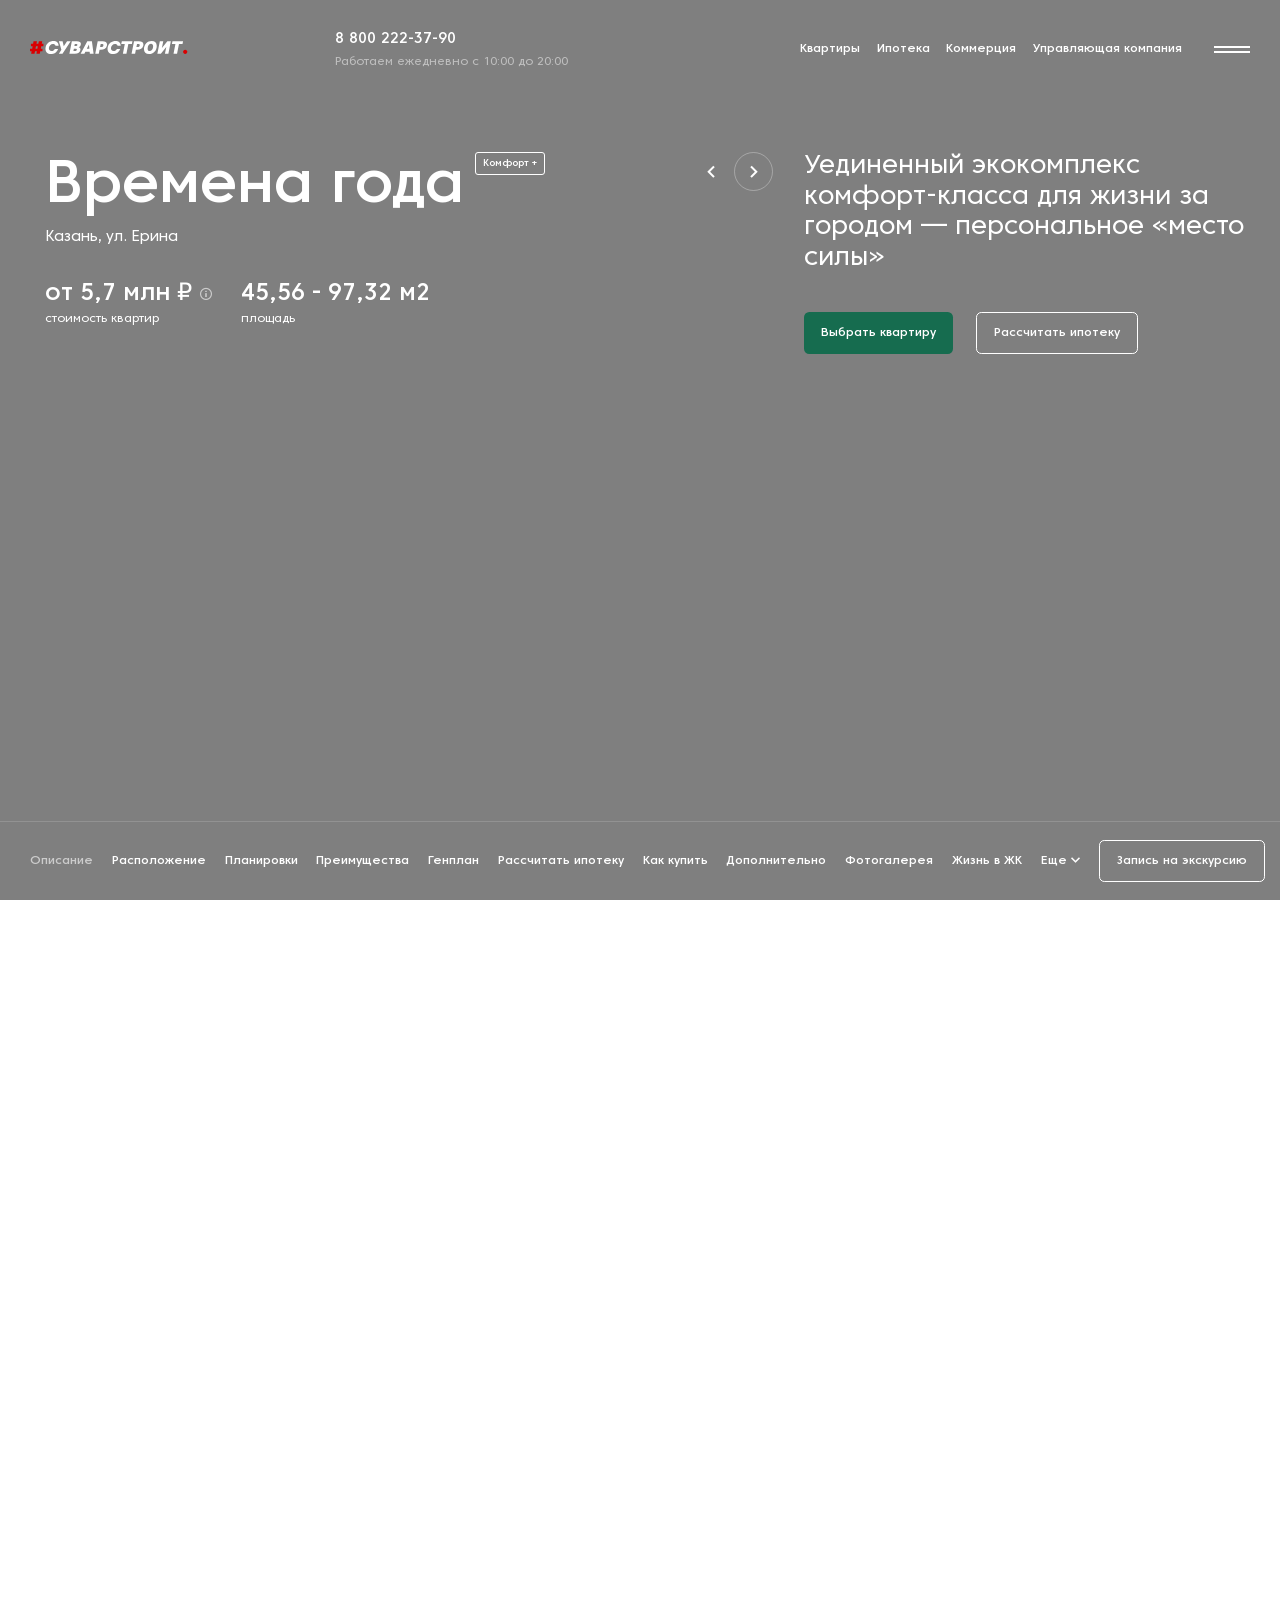
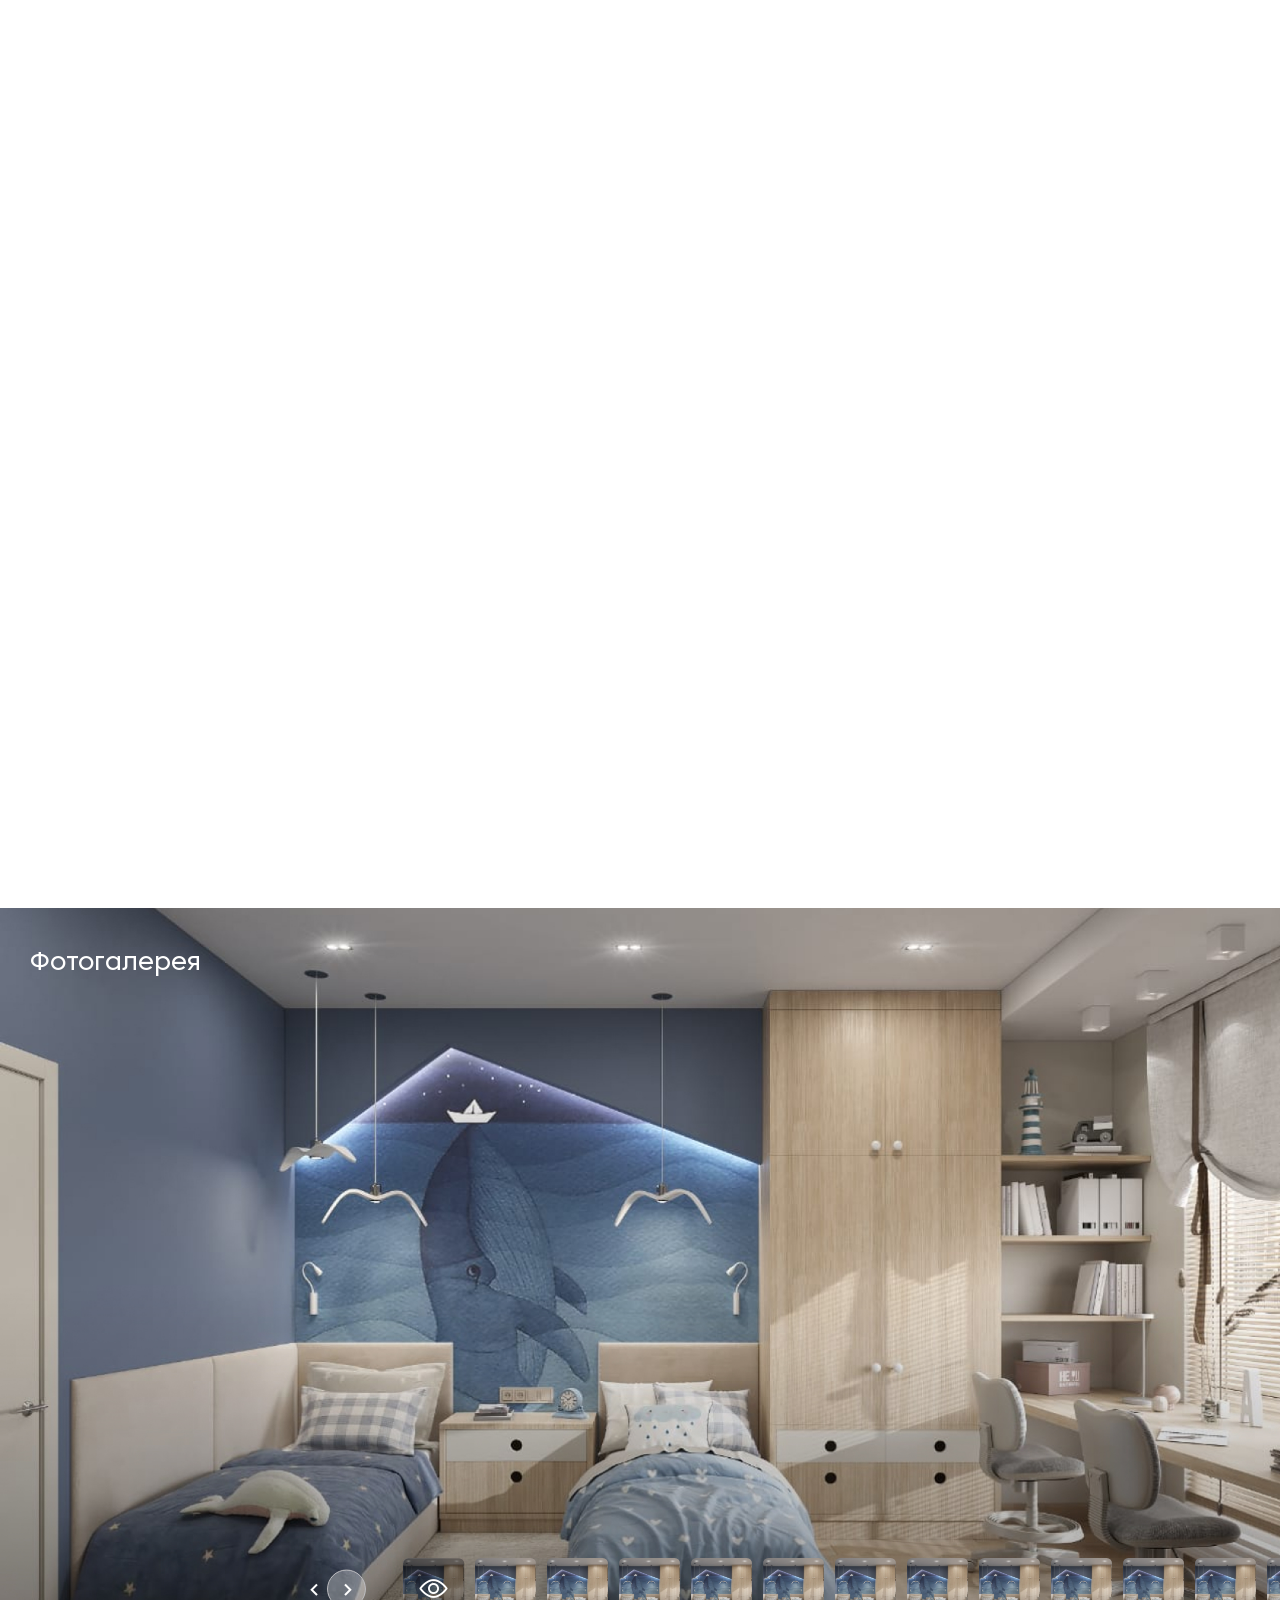
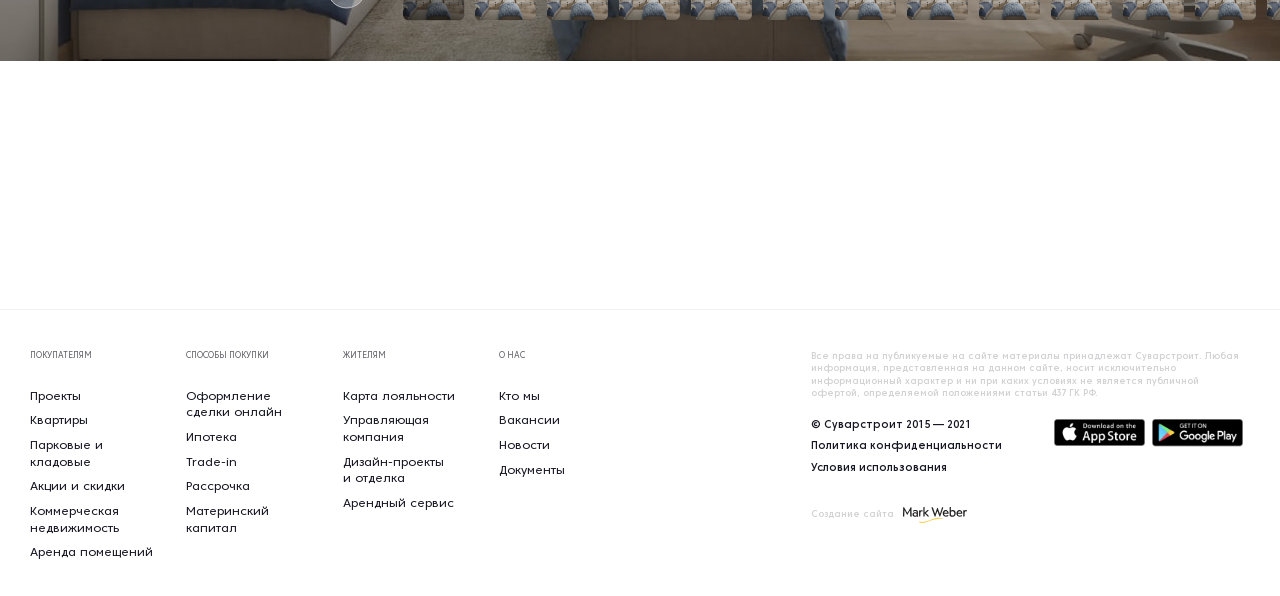
==== commit 00829896: "new" ====
--- a/app/residential-complex.html
+++ b/app/residential-complex.html
@@ -234,73 +234,105 @@
 
 	</div>
 
-	<section class="s-stocks animate">
+	<section class="s-small-stocks animate">
+		<div class="container">
+			
+			<div class="small-stocks-row row">
+				
+				<div class="col-md-2">
+					<div class="small-stocks-title">Акции</div>
+				</div>
+
+				<div class="col-md-6">
+					<div class="small-stocks-slider">
+
+						<div class="small-stocks-item">
+							<div class="small-stocks-img">
+								<img src="img/fire-emoji.png" alt="">
+							</div>
+							<div class="small-stocks-title">Ипотека 2,7%</div>
+						</div>
+
+						<div class="small-stocks-item">
+							<div class="small-stocks-img">
+								<img src="img/fire-emoji.png" alt="">
+							</div>
+							<div class="small-stocks-title">Ипотека 2,7%</div>
+						</div>
+
+						<div class="small-stocks-item">
+							<div class="small-stocks-img">
+								<img src="img/fire-emoji.png" alt="">
+							</div>
+							<div class="small-stocks-title">Ипотека 2,7%</div>
+						</div>
+
+					</div>
+				</div>
+
+			</div>
+
+		</div>
+	</section>
+
+	<section class="s-res-complex-descr animate">
 		<div class="container">
 			
 			<div class="row">
 				
-				<div class="col-lg-2">
-					<div class="stocks-left">
-						<div class="stocks-title">
-							<div class="h3">Акции<br>и новости</div>
-						</div>
-						<div class="stocks-nav">
-							<div class="slider-nav-arrow slider-prev news-slider-arrow-prev">
-								<span class="icon-angle-left"></span>
-							</div>
-							<div class="slider-nav-arrow slider-next news-slider-arrow-next">
-								<span class="icon-angle-right"></span>
-								<svg class="progress-ring" width="39" height="39">
-									<circle class="progress-ring-circle" stroke-width="1" stroke="#171723" cx="19.5" cy="19.5" r="19" fill="transparent" />
-								</svg>
-							</div>
-						</div>
-					</div>
-				</div>
-
-				<div class="col-lg-6">
-					<div class="news-slider">
-						<div class="news-item">
-							<a href="#" class="news-item-link"></a>
-							<div class="news-img">
-								<img src="img/stocks-and-news/1.jpg" alt="">
-							</div>
-							<div class="stick">Акция</div>
-							<div class="h5">Старт продаж дома 1.8 <br>в чистовой отделке</div>
-						</div>
-						<div class="news-item no-img">
-							<a href="#" class="news-item-link"></a>
-							<div class="h5">Квартирное разнообразие: кто и как строит жилье в Казани</div>
-							<div class="news-date">18.01.2021</div>
-						</div>
-						<div class="news-item">
-							<a href="#" class="news-item-link"></a>
-							<div class="news-img">
-								<img src="img/stocks-and-news/2.jpg" alt="">
-							</div>
-							<div class="stick">Акция</div>
-							<div class="h5">Старт продаж дома 1.8 в чистовой отделке</div>
-						</div>
-						<div class="news-item">
-							<a href="#" class="news-item-link"></a>
-							<div class="news-img">
-								<img src="img/stocks-and-news/1.jpg" alt="">
-							</div>
-							<div class="stick">Акция</div>
-							<div class="h5">Старт продаж дома 1.8 в чистовой отделке</div>
-						</div>
-						<div class="news-item no-img">
-							<a href="#" class="news-item-link"></a>
-							<div class="h5">Квартирное разнообразие: кто и как строит жилье в Казани</div>
-							<div class="news-date">18.01.2021</div>
-						</div>
-						<div class="news-item">
-							<a href="#" class="news-item-link"></a>
-							<div class="news-img">
-								<img src="img/stocks-and-news/2.jpg" alt="">
-							</div>
-							<div class="stick">Акция</div>
-							<div class="h5">Старт продаж дома 1.8 в чистовой отделке</div>
+				<div class="col-md-2">
+					<div class="res-complex-logo">
+						<img src="img/composition-1.png" alt="">
+					</div>
+				</div>
+
+				<div class="col-md-6">
+					<div class="res-complex-descr-row">
+						<div class="row">
+							
+							<div class="col-md-4">
+								<div class="res-complex-descr-item">
+									<div class="video-block" data-video-src="https://www.youtube.com/embed/5sJh44adB1Y">
+										<div class="video-poster">
+											<img src="img/video-posters/4.jpg" alt="">
+										</div>
+										<div class="video-play"><span>Смотреть видео о проекте</span></div>
+									</div>
+									<div class="res-complex-descr-text">
+										<p class="big-text">Эко-клуб «Времена года» — это экологически чистое пространство в обширной лесопарковой зоне с продуманной инфраструктурой.</p>
+										<p>Совершенное пространство для жизни современных успешных людей, которые ценят собственный статус, чувствуют пульс времени и хотят быть в центре событий.</p>
+									</div>
+								</div>
+							</div>
+
+							<div class="col-md-4">
+								<div class="res-complex-descr-item">
+									<div class="video-block" data-video-src="https://www.youtube.com/embed/5sJh44adB1Y">
+										<div class="video-poster">
+											<img src="img/video-posters/5.jpg" alt="">
+										</div>
+										<div class="video-play"><span>Смотреть видео-экскурсию</span></div>
+									</div>
+									<div class="res-complex-descr-text">
+										<div class="about-in-nmbrs">
+
+											<div class="about-in-nmbrs-item"><span>9</span>пятиэтажных домов закрытого клубного формата</div>
+
+											<div class="about-in-nmbrs-item"><span>14</span>гектар площадь комплекса</div>
+
+											<div class="about-in-nmbrs-item"><span>17</span>минут от делового центра</div>
+
+											<div class="about-in-nmbrs-item"><span>>50</span>тысяч м2 площадь застройки</div>
+
+											<div class="about-in-nmbrs-item"><span>150</span>мест в детском саду с ясельной группой</div>
+
+											<div class="about-in-nmbrs-item"><span>15</span>минут <br>до аэропорта</div>
+
+										</div>
+									</div>
+								</div>
+							</div>
+
 						</div>
 					</div>
 				</div>
@@ -310,902 +342,86 @@
 		</div>
 	</section>
 
-	<section class="s-about animate">
+	<section class="s-apartment-types animate">
 		<div class="container">
 			
-			<div class="about-row row">
-				
-				<div class="col-lg-2 col-8">
-					<div class="about-title"><span><span class="color">#</span>Суварстроит. —</span> лидер по темпам строительства</div>
-				</div>
-
-				<div class="col-lg-3 col-md-4">
-					<div class="video-block" data-video-src="https://www.youtube.com/embed/5sJh44adB1Y">
-						<div class="video-poster">
-							<img src="img/video-poster.jpg" alt="">
-						</div>
-						<div class="video-play"></div>
-					</div>
-				</div>
-
-				<div class="col-lg-3 col-md-4">
-					<div class="about-blockquote">
-						<div class="blockquote-content">Мы строим дома, в которые хочется возвращаться. Нашей целью всегда было не просто проектирование и возведение жилых объектов — мы создаем среду, в которой хотели бы жить сами.</div>
-						<div class="blockquote-author">
-							<div class="blockquote-author-img">
-								<img src="img/blockquote-author.png" alt="">
-							</div>
-							<div class="blockquote-author-text">
-								<div class="blockquote-author-text-mob">Мы строим дома, в которые хочется возвращаться. </div>
-								<div class="h5">Нурмухаметов Руслан<br>Ринатович</div>
-								<p>Генеральный директор</p>
-							</div>
-						</div>
-					</div>
-				</div>
-
-				<div class="col-8">
-					<div class="about-in-nmbrs">
-
-						<div class="about-in-nmbrs-item">
-							<img src="img/100-legends.png" alt="">
-						</div>
-
-						<div class="about-in-nmbrs-item"><span>10 лет</span>на рынке</div>
-
-						<div class="about-in-nmbrs-item"><span>20 000</span>счастливых новоселов</div>
-
-						<div class="about-in-nmbrs-item"><span>100%</span>реализации в срок</div>
-
-						<div class="about-in-nmbrs-item"><span>4</span>города России</div>
-
-						<div class="about-in-nmbrs-link"><a href="#" class="link-angle">Подробнее о компании <span class="icon-angle-right"></span></a></div>
-
-					</div>
-				</div>
-
-			</div>
-
-		</div>
-	</section>
-
-	<section class="s-text-slider animate">
-		<div class="text-slider-wrapper">
-			<div class="text-slider">
-				<div class="text-slider-item">9 жилых комплексов</div>
-				<div class="text-slider-item">9 жилых комплексов</div>
-				<div class="text-slider-item">9 жилых комплексов</div>
-			</div>
-		</div>
-	</section>
-
-	<section class="s-city-map animate">
-		<div class="container">
-			
-			<div class="city-map-wrapper">
-				<div class="city-map-img">
-					<img src="img/map.jpg" alt="">
-				</div>
-				<div class="city-map-dots">
-					<div class="city-map-dots-item" style="top: 52%; left: 23%">
-						<div class="city-map-dots-icon"><span></span>ЖК Времена года</div>
-						<div class="city-map-dots-content">
-							<img src="img/projects/11.jpg" alt="">
-							<div class="h5">ЖК Времена года</div>
-							<p>Эко-комплекс комфорт класса из 9 пятиэтажных домов закрытого клубного формата в окружении лесного массива</p>
-							<p>17 минут от делового центра</p>
-							<a href="#" class="link-angle">Перейти <span class="icon-angle-right"></span></a>
-						</div>
-					</div>
-					<div class="city-map-dots-item" style="top: 7%; left: 40%">
-						<div class="city-map-dots-icon"><span></span>ЖК Южный парк</div>
-						<div class="city-map-dots-content">
-							<img src="img/projects/12.jpg" alt="">
-							<div class="h5">ЖК Южный парк</div>
-							<p>Удобая транспортная развязка</p>
-							<p>Легко добраться до центра города за 15 минут</p>
-							<p>Дорого до международного аэропорта 10-15 минут</p>
-							<a href="#" class="link-angle">Перейти <span class="icon-angle-right"></span></a>
-						</div>
-					</div>
-					<div class="city-map-dots-item" style="top: 74%; left: 67%">
-						<div class="city-map-dots-icon"><span></span>ЖК Станция Спортивная</div>
-						<div class="city-map-dots-content">
-							<img src="img/projects/13.jpg" alt="">
-							<div class="h5">ЖК Станция Спортивная</div>
-							<p>Первый жилой комплекс небывалого масштаба с развитой спортивной инфраструктурой</p>
-							<p>Дорога до международного аэропорта — 5-10 минут</p>
-							<a href="#" class="link-angle">Перейти <span class="icon-angle-right"></span></a>
-						</div>
-					</div>
-					<div class="city-map-dots-item" style="top: 69%; left: 4.5%;">
-						<div class="city-map-dots-item-small">Лесной массив</div>
-					</div>
-					<div class="city-map-dots-item" style="top: 28%; left: 65.5%;">
-						<div class="city-map-dots-item-small">Село Усады</div>
-					</div>
-					<div class="city-map-dots-item" style="top: 58%; left: 88%;">
-						<div class="city-map-dots-item-small">ЖД Станция<br>Юбилейная</div>
-					</div>
-				</div>
-				<div class="city-map-title">
-					<div class="row">
-						<div class="col-md-2">
-							<div class="section-nmb">01</div>
-						</div>
-						<div class="col-md-6">
-							<div class="map-title">Микрогород «Лаишевский узел»</div>
-						</div>
-					</div>
-				</div>
-				<div class="city-map-open-full">
-					<a href="#" class="btn btn-white-border btn-icon" data-object-json=""><span class="icon-location-arrow"></span> Смотреть на карте</a>
-				</div>
-			</div>
-
-		</div>
-	</section>
-
-	<section class="s-projects-wrapper">
-
-		<div class="projects-nav-wrapper">
-			<div class="location-nav">
-				<div class="h6">Микрогород Лаишевский узел</div>
-				<div class="location-nav-link"><a href="#proj-1" class="active">Станция Спортивная</a></div>
-				<div class="location-nav-link"><a href="#proj-2">Южный парк</a></div>
-				<div class="location-nav-link"><a href="#proj-3">Времена года</a></div>
-				<div class="h6">Микрогород Волжские просторы</div>
-				<div class="location-nav-link"><a href="#proj-4">Сказочный лес</a></div>
-				<div class="location-nav-link"><a href="#proj-5">Палитра</a></div>
-				<div class="h6">Микрорайон Залесный сити</div>
-				<div class="location-nav-link"><a href="#proj-6">Залесный сити</a></div>
-				<div class="h6">Проекты повышенного комфорта</div>
-				<div class="location-nav-link"><a href="#proj-7">Столичный</a></div>
-				<div class="location-nav-link"><a href="#proj-8">Манхэттен</a></div>
-				<div class="location-nav-link"><a href="#proj-9">Август Астры</a></div>
-			</div>
-		</div>
-		
-		<section class="s-projects animate s-projects-nav">
-			<div class="container">
-				<div class="row">
-
-					<div class="col-xl-2"></div>
-
-					<div class="col-xl-6">
-
-						<div class="projects-header">
-							<div class="projects-header-left">
-								<div class="h3">
-									<span class="mob-text">Микрогород<br>«Лаишевский узел»</span>
-									<span>Микрогород «Лаишевский узел» — это место для жизни в гармонии с природой</span>
-								</div>
-							</div>
-							<div class="projects-header-right">
-								<div class="projects-header-right-icon"><span class="icon-attention"></span></div>
-								<div class="projects-header-right-content">
-									<ul>
-										<li><span>113 га</span> площадь микрогорода</li>
-										<li><span>13</span> детских садиков</li>
-										<li><span>3</span> школы</li>
-									</ul>
-									<div class="projects-header-right-btns">
-										<a href="#" class="btn btn-gray">О проекте</a>
-										<a href="#" class="btn">Стать жителем</a>
-									</div>
-								</div>
-							</div>
-						</div>
-
-						<div class="row">
-
-							<div class="col-4">
-								<div class="project" id="proj-1">
-									<div class="project-header">
-										<img src="img/projects/2.jpg" alt="">
-										<div class="stick">Комфорт +</div>
-										<a href="#map-popup" class="project-map-link open-popup" data-name="Станция Спортивная" data-coord="55.680153, 49.200674"><span class="icon-location-arrow"></span> Смотреть на карте</a>
-										<div class="project-title">
-											<div class="h3">Станция Спортивная</div>
-											<p>Жилой комплекс с развитой спортивной инфраструктурой</p>
-										</div>
-									</div>
-									<div class="project-body">
-										<div class="project-descr">
-											<div class="project-descr-left">
-												<p>Приволжский р-н, Детский проезд, 1</p>
-												<div class="project-distance"><span class="icon-car"></span> 20 мин от центра</div>
-											</div>
-											<div class="project-descr-right">
-												<div class="project-price">
-													<div class="project-price-val">от 2,9 млн ₽</div>
-													<div class="project-price-info">
-														<div class="project-price-info-icon"><span class="icon-attention"></span></div>
-														<div class="project-price-info-dropdown">
-															<ul>
-																<li>
-																	<span>1-комн., 71—72 м<sup>2</sup></span>
-																	<span>от 2,9 млн ₽</span>
-																</li>
-																<li>
-																	<span>2-комн., 90—96 м<sup>2</sup></span>
-																	<span>от 3,3 млн ₽</span>
-																</li>
-																<li>
-																	<span>3-комн., 101—105 м<sup>2</sup></span>
-																	<span>от 4,5 млн ₽</span>
-																</li>
-																<li>
-																	<span>4-комн., 140—156 м<sup>2</sup></span>
-																	<span>от 5,9 млн ₽</span>
-																</li>
-															</ul>
-														</div>
-													</div>
-												</div>
-												<div class="project-size">1-комн., 71—72 м²</div>
-											</div>
-										</div>
-									</div>
-									<div class="project-labels">
-										<div class="label">Чистовая отделка</div>
-										<div class="label red">Старт продаж, дома 1.8 и 2.1</div>
-									</div>
-								</div>
-							</div>
-
-							<div class="col-4">
-								<div class="project" id="proj-2">
-									<div class="project-header">
-										<img src="img/projects/3.jpg" alt="">
-										<div class="stick">Комфорт</div>
-										<a href="#map-popup" class="project-map-link open-popup" data-name="Южный парк" data-coord="55.689278, 49.200297"><span class="icon-location-arrow"></span> Смотреть на карте</a>
-										<div class="project-title">
-											<div class="h3">Южный парк</div>
-											<p>Комплекс внутри большой лесопарковой территории</p>
-										</div>
-									</div>
-									<div class="project-body">
-										<div class="project-descr">
-											<div class="project-descr-left">
-												<p>Лаишевский р-н, с. Усады, Уютная 2</p>
-												<div class="project-distance"><span class="icon-car"></span> 15 мин от центра</div>
-											</div>
-											<div class="project-descr-right">
-												<div class="project-price">
-													<div class="project-price-val">от 5,7 млн ₽</div>
-													<div class="project-price-info">
-														<div class="project-price-info-icon"><span class="icon-attention"></span></div>
-														<div class="project-price-info-dropdown">
-															<ul>
-																<li>
-																	<span>1-комн., 71—72 м<sup>2</sup></span>
-																	<span>от 2,9 млн ₽</span>
-																</li>
-																<li>
-																	<span>2-комн., 90—96 м<sup>2</sup></span>
-																	<span>от 3,3 млн ₽</span>
-																</li>
-																<li>
-																	<span>3-комн., 101—105 м<sup>2</sup></span>
-																	<span>от 4,5 млн ₽</span>
-																</li>
-																<li>
-																	<span>4-комн., 140—156 м<sup>2</sup></span>
-																	<span>от 5,9 млн ₽</span>
-																</li>
-															</ul>
-														</div>
-													</div>
-												</div>
-												<div class="project-size">1-комн., 71—72 м²</div>
-											</div>
-										</div>
-									</div>
-									<div class="project-labels">
-										<div class="label">Предчистовая отделка</div>
-										<div class="label red">Ипотека 2,7%</div>
-									</div>
-								</div>
-							</div>
-
-							<div class="col-8">
-								<div class="project project--big" id="proj-3">
-									<div class="project-header">
-										<img src="img/projects/4.jpg" alt="">
-										<div class="stick">Комфорт +</div>
-										<a href="#map-popup" class="project-map-link open-popup" data-name="Времена года" data-coord="55.681641, 49.191961"><span class="icon-location-arrow"></span> Смотреть на карте</a>
-									</div>
-									<div class="project-body">
-										<div class="project-title">
-											<div class="h3">Времена года</div>
-											<p>Эко-комплекс из 9 пятиэтажных домов закрытого клубного формата в окружении лесного массива</p>
-										</div>
-										<div class="project-descr-left">
-											<p>Приволжский р-н, ул. Генерала Ерина,13</p>
-											<div class="project-distance"><span class="icon-car"></span> 20 мин от центра</div>
-										</div>
-										<div class="project-labels">
-											<div class="label">Чистовая отделка</div>
-											<div class="label red">Квартиры в окружении леса</div>
-										</div>
-										<div class="project-descr-right">
-											<div class="project-price">
-												<div class="project-price-val">от 5,7 млн ₽</div>
-												<div class="project-price-info">
-													<div class="project-price-info-icon"><span class="icon-attention"></span></div>
-													<div class="project-price-info-dropdown">
-														<ul>
-															<li>
-																<span>1-комн., 71—72 м<sup>2</sup></span>
-																<span>от 2,9 млн ₽</span>
-															</li>
-															<li>
-																<span>2-комн., 90—96 м<sup>2</sup></span>
-																<span>от 3,3 млн ₽</span>
-															</li>
-															<li>
-																<span>3-комн., 101—105 м<sup>2</sup></span>
-																<span>от 4,5 млн ₽</span>
-															</li>
-															<li>
-																<span>4-комн., 140—156 м<sup>2</sup></span>
-																<span>от 5,9 млн ₽</span>
-															</li>
-														</ul>
-													</div>
-												</div>
-											</div>
-											<div class="project-size">1-комн., 71—72 м²</div>
-										</div>
-									</div>
-								</div>
-							</div>
-
-						</div>
-
-					</div>
-
-				</div>
-			</div>
-		</section>
-
-		<section class="s-city-map animate">
-			<div class="container">
-
-				<div class="city-map-wrapper">
-					<div class="city-map-img">
-						<img src="img/map-2.jpg" alt="">
-					</div>
-					<div class="city-map-dots">
-						<div class="city-map-dots-item" style="top: 44%; left: 38%">
-							<div class="city-map-dots-icon"><span></span>Сказочный лес</div>
-							<div class="city-map-dots-content">
-								<img src="img/projects/14.jpg" alt="">
-								<div class="h5">ЖК Сказочный лес</div>
-								<p>В центре Приволжского района, вблизи живописной березовой рощи</p>
-								<p>Удобная транспортная развязка – до центра 15 минут</p>
-								<a href="#" class="link-angle">Перейти <span class="icon-angle-right"></span></a>
-							</div>
-						</div>
-						<div class="city-map-dots-item" style="top: 20%; left: 74%">
-							<div class="city-map-dots-icon"><span></span>Палитра</div>
-							<div class="city-map-dots-content">
-								<img src="img/projects/15.jpg" alt="">
-								<div class="h5">ЖК Палитра</div>
-								<p>Новый, современный,комфортный, дружелюбный, сверкающий самыми яркими красками жилой комплекс</p>
-								<p>Легко добраться до центра города за 10 минут</p>
-								<a href="#" class="link-angle">Перейти <span class="icon-angle-right"></span></a>
-							</div>
-						</div>
-						<div class="city-map-dots-item" style="top: 7%; left: 54%;">
-							<div class="city-map-dots-item-small">ТЦ Порт</div>
-						</div>
-					</div>
-					<div class="city-map-title">
-						<div class="row">
-							<div class="col-md-2">
-								<div class="section-nmb">02</div>
-							</div>
-							<div class="col-md-6">
-								<div class="map-title">Микрогород «Волжские просторы»</div>
-							</div>
-						</div>
-					</div>
-					<div class="city-map-open-full">
-						<a href="#" class="btn btn-white-border btn-icon"><span class="icon-location-arrow"></span> Смотреть на карте</a>
-					</div>
-				</div>
-
-			</div>
-		</section>
-
-		<section class="s-projects animate">
-			<div class="container">
-				<div class="row">
-
-					<div class="col-xl-2"></div>
-
-					<div class="col-xl-6">
-
-						<div class="projects-header">
-							<div class="projects-header-left">
-								<div class="h3">
-									<span class="mob-text">Микрогород<br>«Волжские просторы»</span>
-									<span>В сердце Приволжского района жилые комплексы «Сказочный лес» и «Палитра» образуют «Волжские просторы», общей площадью 29 га</span>
-								</div>
-							</div>
-							<div class="projects-header-right">
-								<div class="projects-header-right-icon"><span class="icon-attention"></span></div>
-								<div class="projects-header-right-content">
-									<ul>
-										<li><span>29 га</span> площадь микрогорода</li>
-										<li><span>9000</span> жителей</li>
-										<li><span>203 000 м<sup>2</sup></span> площадь</li>
-									</ul>
-									<div class="projects-header-right-btns">
-										<a href="#" class="btn btn-gray">О проекте</a>
-										<a href="#" class="btn">Стать жителем</a>
-									</div>
-								</div>
-							</div>
-						</div>
-
-						<div class="row">
-
-							<div class="col-4">
-								<div class="project" id="proj-4">
-									<div class="project-header">
-										<img src="img/projects/5.jpg" alt="">
-										<div class="stick">Комфорт</div>
-										<a href="#map-popup" class="project-map-link open-popup" data-name="Сказочный лес" data-coord="55.723937, 49.174767"><span class="icon-location-arrow"></span> Смотреть на карте</a>
-										<div class="project-title">
-											<div class="h3">Сказочный лес</div>
-											<p>Комплекс жилых домов внутри большой лесопарковой территории</p>
-										</div>
-									</div>
-									<div class="project-body">
-										<div class="project-descr">
-											<div class="project-descr-left">
-												<p>Приволжский район, ул. Рауиса Гареева</p>
-												<div class="project-distance"><span class="icon-car"></span> 20 мин от центра</div>
-											</div>
-											<div class="project-descr-right">
-												<div class="project-price">
-													<div class="project-price-val">от 5,5 млн ₽</div>
-													<div class="project-price-info">
-														<div class="project-price-info-icon"><span class="icon-attention"></span></div>
-														<div class="project-price-info-dropdown">
-															<ul>
-																<li>
-																	<span>1-комн., 71—72 м<sup>2</sup></span>
-																	<span>от 2,9 млн ₽</span>
-																</li>
-																<li>
-																	<span>2-комн., 90—96 м<sup>2</sup></span>
-																	<span>от 3,3 млн ₽</span>
-																</li>
-																<li>
-																	<span>3-комн., 101—105 м<sup>2</sup></span>
-																	<span>от 4,5 млн ₽</span>
-																</li>
-																<li>
-																	<span>4-комн., 140—156 м<sup>2</sup></span>
-																	<span>от 5,9 млн ₽</span>
-																</li>
-															</ul>
-														</div>
-													</div>
-												</div>
-												<div class="project-size">1-комн., 71—72 м²</div>
-											</div>
-										</div>
-									</div>
-									<div class="project-labels">
-										<div class="label">Чистовая отделка</div>
-									</div>
-								</div>
-							</div>
-
-							<div class="col-4">
-								<div class="project" id="proj-5">
-									<div class="project-header">
-										<img src="img/projects/6.jpg" alt="">
-										<div class="stick">Комфорт</div>
-										<a href="#map-popup" class="project-map-link open-popup" data-name="Палитра" data-coord="55.722289, 49.185600"><span class="icon-location-arrow"></span> Смотреть на карте</a>
-										<div class="project-title">
-											<div class="h3">Палитра</div>
-											<p>Жилой комплекс небывалого масштаба с развитой инфраструктурой</p>
-										</div>
-									</div>
-									<div class="project-body">
-										<div class="project-descr">
-											<div class="project-descr-left">
-												<p>Приволжский район, ул. Братьев Батталовых</p>
-												<div class="project-distance"><span class="icon-car"></span> 20 мин от центра</div>
-											</div>
-											<div class="project-descr-right">
-												<div class="project-price">
-													<div class="project-price-val">от 4,8 млн ₽</div>
-													<div class="project-price-info">
-														<div class="project-price-info-icon"><span class="icon-attention"></span></div>
-														<div class="project-price-info-dropdown">
-															<ul>
-																<li>
-																	<span>1-комн., 71—72 м<sup>2</sup></span>
-																	<span>от 2,9 млн ₽</span>
-																</li>
-																<li>
-																	<span>2-комн., 90—96 м<sup>2</sup></span>
-																	<span>от 3,3 млн ₽</span>
-																</li>
-																<li>
-																	<span>3-комн., 101—105 м<sup>2</sup></span>
-																	<span>от 4,5 млн ₽</span>
-																</li>
-																<li>
-																	<span>4-комн., 140—156 м<sup>2</sup></span>
-																	<span>от 5,9 млн ₽</span>
-																</li>
-															</ul>
-														</div>
-													</div>
-												</div>
-												<div class="project-size">1-комн., 71—72 м²</div>
-											</div>
-										</div>
-									</div>
-									<div class="project-labels">
-										<div class="label">Предчистовая отделка</div>
-										<div class="label red">Открытие офиса продаж</div>
-									</div>
-								</div>
-							</div>
-
-						</div>
-
-					</div>
-
-				</div>
-			</div>
-		</section>
-
-		<section class="s-projects bg-gray animate">
-			<div class="container">
-				<div class="row">
-
-					<div class="col-xl-2">
-						<div class="section-nmb">03</div>
-					</div>
-
-					<div class="col-xl-6">
-
-						<div class="projects-main-title">
-							<div class="h2">Другие проекты</div>
-						</div>
-
-						<div class="row">
-
-							<div class="col-8">
-								<div class="project project--big" id="proj-6">
-									<div class="project-header">
-										<img src="img/projects/7.jpg" alt="">
-										<div class="stick">Комфорт</div>
-										<a href="#map-popup" class="project-map-link open-popup" data-name="Залесный сити" data-coord="55.845249, 48.906215"><span class="icon-location-arrow"></span> Смотреть на карте</a>
-									</div>
-									<div class="project-body">
-										<div class="project-title">
-											<div class="h3">Залесный сити</div>
-											<p>Переменная этажность, неординарный фасад, вдохновляющие виды, авторский дизайн подъездов — дом начинается не с порога квартиры! </p>
-										</div>
-										<div class="project-descr-left">
-											<p>Кировский р-н, ул Гавриила Державина</p>
-											<div class="project-distance"><span class="icon-car"></span> 20 мин от центра</div>
-										</div>
-										<div class="project-labels">
-											<div class="label">Чистовая отделка</div>
-											<div class="label red">Квартиры в окружении леса</div>
-										</div>
-										<div class="project-descr-right">
-											<div class="project-price">
-												<div class="project-price-val">от 3,8 млн ₽</div>
-												<div class="project-price-info">
-													<div class="project-price-info-icon"><span class="icon-attention"></span></div>
-													<div class="project-price-info-dropdown">
-														<ul>
-															<li>
-																<span>1-комн., 71—72 м<sup>2</sup></span>
-																<span>от 2,9 млн ₽</span>
-															</li>
-															<li>
-																<span>2-комн., 90—96 м<sup>2</sup></span>
-																<span>от 3,3 млн ₽</span>
-															</li>
-															<li>
-																<span>3-комн., 101—105 м<sup>2</sup></span>
-																<span>от 4,5 млн ₽</span>
-															</li>
-															<li>
-																<span>4-комн., 140—156 м<sup>2</sup></span>
-																<span>от 5,9 млн ₽</span>
-															</li>
-														</ul>
-													</div>
-												</div>
-											</div>
-											<div class="project-size">1-комн., 71—72 м²</div>
-										</div>
-									</div>
-								</div>
-							</div>
-
-						</div>
-
-					</div>
-
-				</div>
-			</div>
-		</section>
-
-		<section class="s-projects bg-linear-gray animate s-projects-endpoint">
-			<div class="container">
-				<div class="row">
-
-					<div class="col-xl-2">
-						<div class="section-nmb">04</div>
-					</div>
-
-					<div class="col-xl-6">
-
-						<div class="projects-header">
-							<div class="h2">Проекты повышенного комфорта</div>
-						</div>
-
-						<div class="row">
-
-							<div class="col-4">
-								<div class="project" id="proj-7">
-									<div class="project-header">
-										<img src="img/projects/8.jpg" alt="">
-										<div class="stick black">Бизнес</div>
-										<a href="#map-popup" class="project-map-link open-popup" data-name="Столичный" data-coord="55.819123, 49.144472"><span class="icon-location-arrow"></span> Смотреть на карте</a>
-										<div class="project-title">
-											<div class="h3">Столичный</div>
-											<p>Первый жилой комплекс в Поволжье с панорамными галереями</p>
-										</div>
-									</div>
-									<div class="project-body">
-										<div class="project-descr">
-											<div class="project-descr-left">
-												<p>Ново-Сав. р-н, ул. Чистопольская 86/10 </p>
-												<div class="project-distance"><span class="icon-car"></span> 20 мин от центра</div>
-											</div>
-											<div class="project-descr-right">
-												<div class="project-price">
-													<div class="project-price-val">от 6,1 млн ₽</div>
-													<div class="project-price-info">
-														<div class="project-price-info-icon"><span class="icon-attention"></span></div>
-														<div class="project-price-info-dropdown">
-															<ul>
-																<li>
-																	<span>1-комн., 71—72 м<sup>2</sup></span>
-																	<span>от 2,9 млн ₽</span>
-																</li>
-																<li>
-																	<span>2-комн., 90—96 м<sup>2</sup></span>
-																	<span>от 3,3 млн ₽</span>
-																</li>
-																<li>
-																	<span>3-комн., 101—105 м<sup>2</sup></span>
-																	<span>от 4,5 млн ₽</span>
-																</li>
-																<li>
-																	<span>4-комн., 140—156 м<sup>2</sup></span>
-																	<span>от 5,9 млн ₽</span>
-																</li>
-															</ul>
-														</div>
-													</div>
-												</div>
-												<div class="project-size">1-комн., 71—72 м²</div>
-											</div>
-										</div>
-									</div>
-									<div class="project-labels">
-										<div class="label">Чистовая отделка</div>
-										<div class="label red">Пентхаус </div>
-									</div>
-								</div>
-							</div>
-
-							<div class="col-4">
-								<div class="project" id="proj-8">
-									<div class="project-header">
-										<img src="img/projects/9.jpg" alt="">
-										<div class="stick black">Бизнес</div>
-										<a href="#map-popup" class="project-map-link open-popup" data-name="Манхэттен" data-coord="55.760824, 49.150647"><span class="icon-location-arrow"></span> Смотреть на карте</a>
-										<div class="project-title">
-											<div class="h3">Манхэттен</div>
-											<p>Контент-хаус «Манхэттен» — дома, наполненные Нью-Йорком.</p>
-										</div>
-									</div>
-									<div class="project-body">
-										<div class="project-descr">
-											<div class="project-descr-left">
-												<p>Приволжский район, Оренбургский тракт, 8</p>
-												<div class="project-distance"><span class="icon-car"></span> 15 мин от центра</div>
-											</div>
-											<div class="project-descr-right">
-												<div class="project-price">
-													<div class="project-price-val">от 5,7 млн ₽</div>
-													<div class="project-price-info">
-														<div class="project-price-info-icon"><span class="icon-attention"></span></div>
-														<div class="project-price-info-dropdown">
-															<ul>
-																<li>
-																	<span>1-комн., 71—72 м<sup>2</sup></span>
-																	<span>от 2,9 млн ₽</span>
-																</li>
-																<li>
-																	<span>2-комн., 90—96 м<sup>2</sup></span>
-																	<span>от 3,3 млн ₽</span>
-																</li>
-																<li>
-																	<span>3-комн., 101—105 м<sup>2</sup></span>
-																	<span>от 4,5 млн ₽</span>
-																</li>
-																<li>
-																	<span>4-комн., 140—156 м<sup>2</sup></span>
-																	<span>от 5,9 млн ₽</span>
-																</li>
-															</ul>
-														</div>
-													</div>
-												</div>
-												<div class="project-size">1-комн., 71—72 м²</div>
-											</div>
-										</div>
-									</div>
-									<div class="project-labels">
-										<div class="label">Предчистовая отделка</div>
-										<div class="label red">Пентхаус</div>
-									</div>
-								</div>
-							</div>
-
-							<div class="col-8">
-								<div class="project project--big" id="proj-9">
-									<div class="project-header">
-										<img src="img/projects/10.jpg" alt="">
-										<div class="stick black">Премиум</div>
-										<a href="#map-popup" class="project-map-link open-popup" data-name="Август Астры" data-coord="55.778126, 49.137665"><span class="icon-location-arrow"></span> Смотреть на карте</a>
-									</div>
-									<div class="project-body">
-										<div class="project-title">
-											<div class="h3">Август Астры</div>
-											<p>Уникальное не имеющее аналогов предложение в элитном сегменте недвижимости республики Татарстан, якорное строение в минималистичной стилистике</p>
-										</div>
-										<div class="project-descr-left">
-											<p>Вахитовский район, Островского, 103</p>
-											<div class="project-distance"><span class="icon-car"></span> 20 мин от центра</div>
-										</div>
-										<div class="project-labels">
-											<div class="label">Чистовая отделка</div>
-											<div class="label red">Терассы</div>
-										</div>
-										<div class="project-descr-right">
-											<div class="project-price">
-												<div class="project-price-val">от 12 млн ₽</div>
-												<div class="project-price-info">
-													<div class="project-price-info-icon"><span class="icon-attention"></span></div>
-													<div class="project-price-info-dropdown">
-														<ul>
-															<li>
-																<span>1-комн., 71—72 м<sup>2</sup></span>
-																<span>от 2,9 млн ₽</span>
-															</li>
-															<li>
-																<span>2-комн., 90—96 м<sup>2</sup></span>
-																<span>от 3,3 млн ₽</span>
-															</li>
-															<li>
-																<span>3-комн., 101—105 м<sup>2</sup></span>
-																<span>от 4,5 млн ₽</span>
-															</li>
-															<li>
-																<span>4-комн., 140—156 м<sup>2</sup></span>
-																<span>от 5,9 млн ₽</span>
-															</li>
-														</ul>
-													</div>
-												</div>
-											</div>
-											<div class="project-size">1-комн., 71—72 м²</div>
-										</div>
-									</div>
-								</div>
-							</div>
-
-						</div>
-
-					</div>
-
-				</div>
-			</div>
-		</section>
-
-	</section>
-
-	<section class="s-layouts animate">
-		<div class="container">
-
 			<div class="layouts-header">
-				<div class="row">
-					<div class="col-xl-2">
-						<div class="section-nmb big">10</div>
-					</div>
-					<div class="col-xl-6">
-						<div class="layouts-filter">
-							<div class="h2">нескучных<br>планировок</div>
-							<nav class="layouts-filter-nav">
-								<a href="#" data-tab="tab-1" class="layouts-filter-nav-link active">Холостяку</a>
-								<a href="#" data-tab="tab-2" class="layouts-filter-nav-link">Молодой паре</a>
-								<a href="#" data-tab="tab-3" class="layouts-filter-nav-link">Семье с ребенком</a>
-								<a href="#" data-tab="tab-4" class="layouts-filter-nav-link">Семье с двумя детьми</a>
-								<a href="#" data-tab="tab-5" class="layouts-filter-nav-link">Повышенный комфорт</a>
-								<a href="#" data-tab="tab-6" class="layouts-filter-nav-link">Выгодная инвестиция<span>NEW</span></a>
-							</nav>
-						</div>
-					</div>
-				</div>
+				<div class="h2">Квартиры с вдохновляющими видами</div>
 			</div>
 
 			<div class="layouts-body">
 
-				<div class="layouts-body-tab" data-tab="tab-1" style="display: block;">
+				<div class="layouts-body-tab visible">
+
 					<div class="row">
 
 						<div class="col-lg-2">
 							<div class="select-layout-wrapper">
+
+								<div class="select-layout-filter">
+									<div class="filter-checkbox">
+										<label class="filter-checkbox-label big">
+											<input type="radio" name="appart-type-filter" data-filter="all" checked>
+											<span>Все</span>
+										</label>
+										<label class="filter-checkbox-label">
+											<input type="radio" name="appart-type-filter" data-filter="filter-1">
+											<span>C</span>
+										</label>
+										<label class="filter-checkbox-label">
+											<input type="radio" name="appart-type-filter" data-filter="filter-2">
+											<span>1</span>
+										</label>
+										<label class="filter-checkbox-label">
+											<input type="radio" name="appart-type-filter" data-filter="filter-3">
+											<span>2</span>
+										</label>
+										<label class="filter-checkbox-label">
+											<input type="radio" name="appart-type-filter" data-filter="filter-4">
+											<span>3+</span>
+										</label>
+									</div>
+								</div>
+
 								<div class="select-layout-grid">
 									<div class="select-layout-border"></div>
-									<div class="select-layout-item active" data-for="1">
+									<div class="select-layout-item active" data-for="1" data-filter="filter-3">
 										<div class="select-layout-item-img">
 											<img src="img/layout-1.jpg" alt="">
 										</div>
 										<div class="select-layout-item-title">2 комнаты</div>
 									</div>
-									<div class="select-layout-item" data-for="2">
+									<div class="select-layout-item" data-for="2" data-filter="filter-1">
 										<div class="select-layout-item-img">
 											<img src="img/layout-2.jpg" alt="">
 										</div>
 										<div class="select-layout-item-title">1 комната</div>
 									</div>
-									<div class="select-layout-item" data-for="3">
+									<div class="select-layout-item" data-for="3" data-filter="filter-4">
 										<div class="select-layout-item-img">
 											<img src="img/layout-1.jpg" alt="">
 										</div>
-										<div class="select-layout-item-title">2 комнаты</div>
-									</div>
-									<div class="select-layout-item" data-for="4">
+										<div class="select-layout-item-title">3 комнаты</div>
+									</div>
+									<div class="select-layout-item" data-for="4" data-filter="filter-4">
 										<div class="select-layout-item-img">
 											<img src="img/layout-1.jpg" alt="">
 										</div>
-										<div class="select-layout-item-title">2 комнаты</div>
-									</div>
-									<div class="select-layout-item" data-for="5">
+										<div class="select-layout-item-title">4 комнаты</div>
+									</div>
+									<div class="select-layout-item" data-for="5" data-filter="filter-2">
 										<div class="select-layout-item-img">
 											<img src="img/layout-2.jpg" alt="">
 										</div>
 										<div class="select-layout-item-title">1 комната</div>
 									</div>
-									<div class="select-layout-item" data-for="6">
+									<div class="select-layout-item" data-for="6" data-filter="filter-3">
 										<div class="select-layout-item-img">
 											<img src="img/layout-1.jpg" alt="">
 										</div>
 										<div class="select-layout-item-title">2 комнаты</div>
 									</div>
-									<div class="select-layout-item" data-for="7">
+									<div class="select-layout-item" data-for="7" data-filter="filter-2">
 										<div class="select-layout-item-img">
 											<img src="img/layout-2.jpg" alt="">
 										</div>
@@ -1215,935 +431,198 @@
 										<a href="#" class="select-layout-more-link">Смотреть ещё <span>+150</span></a>
 									</div>
 								</div>
+
 							</div>
 						</div>
 
 						<div class="col-lg-6">
 							<div class="layout-info-wrapper">
 								<div class="layout-image">
-									<div class="layout-image-item"><img src="img/layout-appartaments.png" data-img="1" alt=""></div>
-									<div class="layout-image-item"><img src="img/layout-appartaments-2.png" data-img="2" alt=""></div>
-									<div class="layout-image-item"><img src="img/layout-appartaments.png" data-img="3" alt=""></div>
-									<div class="layout-image-item"><img src="img/layout-appartaments-2.png" data-img="4" alt=""></div>
-									<div class="layout-image-item"><img src="img/layout-appartaments.png" data-img="5" alt=""></div>
-									<div class="layout-image-item"><img src="img/layout-appartaments-2.png" data-img="6" alt=""></div>
-									<div class="layout-image-item"><img src="img/layout-appartaments.png" data-img="7" alt=""></div>
+									<div class="layout-image-item with-view-types" data-img="1">
+										<nav class="layout-image-item-view">
+											<a href="#" data-tab="img-1">План</a>
+											<a href="#" data-tab="img-2" class="active">3D</a>
+										</nav>
+										<img src="img/layout-appartaments-plane.png" data-tab="img-1" alt="">
+										<img src="img/layout-appartaments.png" data-tab="img-2" style="display: block;" alt="">
+									</div>
+									<div class="layout-image-item with-view-types" data-img="2">
+										<nav class="layout-image-item-view">
+											<a href="#" data-tab="img-1">План</a>
+											<a href="#" data-tab="img-2" class="active">3D</a>
+										</nav>
+										<img src="img/layout-appartaments-plane.png" data-tab="img-1" alt="">
+										<img src="img/layout-appartaments-2.png" data-tab="img-2" style="display: block;" alt="">
+									</div>
+									<div class="layout-image-item with-view-types" data-img="3">
+										<nav class="layout-image-item-view">
+											<a href="#" data-tab="img-1">План</a>
+											<a href="#" data-tab="img-2" class="active">3D</a>
+										</nav>
+										<img src="img/layout-appartaments-plane.png" data-tab="img-1" alt="">
+										<img src="img/layout-appartaments.png" data-tab="img-2" style="display: block;" alt="">
+									</div>
+									<div class="layout-image-item with-view-types" data-img="4">
+										<nav class="layout-image-item-view">
+											<a href="#" data-tab="img-1">План</a>
+											<a href="#" data-tab="img-2" class="active">3D</a>
+										</nav>
+										<img src="img/layout-appartaments-plane.png" data-tab="img-1" alt="">
+										<img src="img/layout-appartaments-2.png" data-tab="img-2" style="display: block;" alt="">
+									</div>
+									<div class="layout-image-item with-view-types" data-img="5">
+										<nav class="layout-image-item-view">
+											<a href="#" data-tab="img-1">План</a>
+											<a href="#" data-tab="img-2" class="active">3D</a>
+										</nav>
+										<img src="img/layout-appartaments-plane.png" data-tab="img-1" alt="">
+										<img src="img/layout-appartaments.png" data-tab="img-2" style="display: block;" alt="">
+									</div>
+									<div class="layout-image-item with-view-types" data-img="6">
+										<nav class="layout-image-item-view">
+											<a href="#" data-tab="img-1">План</a>
+											<a href="#" data-tab="img-2" class="active">3D</a>
+										</nav>
+										<img src="img/layout-appartaments-plane.png" data-tab="img-1" alt="">
+										<img src="img/layout-appartaments-2.png" data-tab="img-2" style="display: block;" alt="">
+									</div>
+									<div class="layout-image-item with-view-types" data-img="7">
+										<nav class="layout-image-item-view">
+											<a href="#" data-tab="img-1">План</a>
+											<a href="#" data-tab="img-2" class="active">3D</a>
+										</nav>
+										<img src="img/layout-appartaments-plane.png" data-tab="img-1" alt="">
+										<img src="img/layout-appartaments.png" data-tab="img-2" style="display: block;" alt="">
+									</div>
 								</div>
 								<div class="layout-info-block">
-									<div class="layout-breadcrumbs">
-										<ul>
-											<li><a href="#">Лаишевский узел</a></li>
-											<li><a href="#">ЖК «Южный парк»</a></li>
-										</ul>
-									</div>
 									<div class="layout-info-slider">
 										<div class="layout-info" data-info="1">
-											<div class="h3">1-комнатная, 50.11 м²</div>
-											<div class="layout-price">от 2 530 450 ₽</div>
+											<div class="layout-info-list">
+												<div class="layout-info-list-item">
+													<span>Общая площадь</span>
+													<span>50.11 м²</span>
+												</div>
+											</div>
+											<div class="layout-big-price">от 2 530 450 ₽</div>
 											<ul>
 												<li>Предчистовая отделка</li>
 												<li>Панорамное остекление</li>
 												<li>Возможность покупки с дизайн-проектом</li>
+												<li>Предчистовая отделка</li>
+												<li>Панорамное остекление</li>
 											</ul>
+											<a href="#" class="btn">Все варианты этого типа</a>
 										</div>
 										<div class="layout-info" data-info="2">
-											<div class="h3">1-комнатная, 50.11 м²</div>
-											<div class="layout-price">от 2 530 450 ₽</div>
+											<div class="layout-info-list">
+												<div class="layout-info-list-item">
+													<span>Общая площадь</span>
+													<span>50.11 м²</span>
+												</div>
+											</div>
+											<div class="layout-big-price">от 2 530 450 ₽</div>
 											<ul>
 												<li>Предчистовая отделка</li>
 												<li>Панорамное остекление</li>
 												<li>Возможность покупки с дизайн-проектом</li>
+												<li>Предчистовая отделка</li>
+												<li>Панорамное остекление</li>
 											</ul>
+											<a href="#" class="btn">Все варианты этого типа</a>
 										</div>
 										<div class="layout-info" data-info="3">
-											<div class="h3">1-комнатная, 50.11 м²</div>
-											<div class="layout-price">от 2 530 450 ₽</div>
+											<div class="layout-info-list">
+												<div class="layout-info-list-item">
+													<span>Общая площадь</span>
+													<span>50.11 м²</span>
+												</div>
+											</div>
+											<div class="layout-big-price">от 2 530 450 ₽</div>
 											<ul>
 												<li>Предчистовая отделка</li>
 												<li>Панорамное остекление</li>
 												<li>Возможность покупки с дизайн-проектом</li>
+												<li>Предчистовая отделка</li>
+												<li>Панорамное остекление</li>
 											</ul>
+											<a href="#" class="btn">Все варианты этого типа</a>
 										</div>
 										<div class="layout-info" data-info="4">
-											<div class="h3">1-комнатная, 50.11 м²</div>
-											<div class="layout-price">от 2 530 450 ₽</div>
+											<div class="layout-info-list">
+												<div class="layout-info-list-item">
+													<span>Общая площадь</span>
+													<span>50.11 м²</span>
+												</div>
+											</div>
+											<div class="layout-big-price">от 2 530 450 ₽</div>
 											<ul>
 												<li>Предчистовая отделка</li>
 												<li>Панорамное остекление</li>
 												<li>Возможность покупки с дизайн-проектом</li>
+												<li>Предчистовая отделка</li>
+												<li>Панорамное остекление</li>
 											</ul>
+											<a href="#" class="btn">Все варианты этого типа</a>
 										</div>
 										<div class="layout-info" data-info="5">
-											<div class="h3">1-комнатная, 50.11 м²</div>
-											<div class="layout-price">от 2 530 450 ₽</div>
+											<div class="layout-info-list">
+												<div class="layout-info-list-item">
+													<span>Общая площадь</span>
+													<span>50.11 м²</span>
+												</div>
+											</div>
+											<div class="layout-big-price">от 2 530 450 ₽</div>
 											<ul>
 												<li>Предчистовая отделка</li>
 												<li>Панорамное остекление</li>
 												<li>Возможность покупки с дизайн-проектом</li>
+												<li>Предчистовая отделка</li>
+												<li>Панорамное остекление</li>
 											</ul>
+											<a href="#" class="btn">Все варианты этого типа</a>
 										</div>
 										<div class="layout-info" data-info="6">
-											<div class="h3">1-комнатная, 50.11 м²</div>
-											<div class="layout-price">от 2 530 450 ₽</div>
+											<div class="layout-info-list">
+												<div class="layout-info-list-item">
+													<span>Общая площадь</span>
+													<span>50.11 м²</span>
+												</div>
+											</div>
+											<div class="layout-big-price">от 2 530 450 ₽</div>
 											<ul>
 												<li>Предчистовая отделка</li>
 												<li>Панорамное остекление</li>
 												<li>Возможность покупки с дизайн-проектом</li>
+												<li>Предчистовая отделка</li>
+												<li>Панорамное остекление</li>
 											</ul>
+											<a href="#" class="btn">Все варианты этого типа</a>
 										</div>
 										<div class="layout-info" data-info="7">
-											<div class="h3">1-комнатная, 50.11 м²</div>
-											<div class="layout-price">от 2 530 450 ₽</div>
+											<div class="layout-info-list">
+												<div class="layout-info-list-item">
+													<span>Общая площадь</span>
+													<span>50.11 м²</span>
+												</div>
+											</div>
+											<div class="layout-big-price">от 2 530 450 ₽</div>
 											<ul>
 												<li>Предчистовая отделка</li>
 												<li>Панорамное остекление</li>
 												<li>Возможность покупки с дизайн-проектом</li>
-											</ul>
-										</div>
-									</div>
-									<div class="layout-btns">
-										<div class="layout-btn-main">
-											<a href="#" class="btn btn-lg btn-block">Забронировать квартиру</a>
-											<a href="#" class="btn btn-gray btn-block">Рассчитать ипотеку</a>
-										</div>
-										<div class="layout-btn-items">
-											<div class="layout-btn-items-left">
-												<a href="#" class="btn btn-gray btn-block">Рассчитать ипотеку</a>
-												<a href="#" class="btn btn-gray btn-block">Рассчитать с ремонтом</a>
-											</div>
-											<div class="layout-btn-items-right">
-												<a href="#" class="link-angle">К проекту <span class="icon-angle-right"></span></a>
-											</div>
-											<div class="layout-btn-items-mob">
-												<a href="#" class="btn btn-gray btn-block">Смотреть все предложения</a>
-											</div>
-										</div>
-									</div>
-								</div>
-							</div>
-						</div>
-
-					</div>
-				</div>
-
-				<div class="layouts-body-tab" data-tab="tab-2">
-					<div class="row">
-
-						<div class="col-lg-2">
-							<div class="select-layout-wrapper">
-								<div class="select-layout-grid">
-									<div class="select-layout-border"></div>
-									<div class="select-layout-item active" data-for="1">
-										<div class="select-layout-item-img">
-											<img src="img/layout-1.jpg" alt="">
-										</div>
-										<div class="select-layout-item-title">2 комнаты</div>
-									</div>
-									<div class="select-layout-item" data-for="2">
-										<div class="select-layout-item-img">
-											<img src="img/layout-2.jpg" alt="">
-										</div>
-										<div class="select-layout-item-title">1 комната</div>
-									</div>
-									<div class="select-layout-item" data-for="3">
-										<div class="select-layout-item-img">
-											<img src="img/layout-1.jpg" alt="">
-										</div>
-										<div class="select-layout-item-title">2 комнаты</div>
-									</div>
-									<div class="select-layout-item" data-for="4">
-										<div class="select-layout-item-img">
-											<img src="img/layout-1.jpg" alt="">
-										</div>
-										<div class="select-layout-item-title">2 комнаты</div>
-									</div>
-									<div class="select-layout-item" data-for="5">
-										<div class="select-layout-item-img">
-											<img src="img/layout-2.jpg" alt="">
-										</div>
-										<div class="select-layout-item-title">1 комната</div>
-									</div>
-									<div class="select-layout-item" data-for="6">
-										<div class="select-layout-item-img">
-											<img src="img/layout-1.jpg" alt="">
-										</div>
-										<div class="select-layout-item-title">2 комнаты</div>
-									</div>
-									<div class="select-layout-item" data-for="7">
-										<div class="select-layout-item-img">
-											<img src="img/layout-2.jpg" alt="">
-										</div>
-										<div class="select-layout-item-title">1 комната</div>
-									</div>
-									<div class="select-layout-more">
-										<a href="#" class="select-layout-more-link">Смотреть ещё <span>+150</span></a>
-									</div>
-								</div>
-							</div>
-						</div>
-
-						<div class="col-lg-6">
-							<div class="layout-info-wrapper">
-								<div class="layout-image">
-									<div class="layout-image-item"><img src="img/layout-appartaments.png" data-img="1" alt=""></div>
-									<div class="layout-image-item"><img src="img/layout-appartaments-2.png" data-img="2" alt=""></div>
-									<div class="layout-image-item"><img src="img/layout-appartaments.png" data-img="3" alt=""></div>
-									<div class="layout-image-item"><img src="img/layout-appartaments-2.png" data-img="4" alt=""></div>
-									<div class="layout-image-item"><img src="img/layout-appartaments.png" data-img="5" alt=""></div>
-									<div class="layout-image-item"><img src="img/layout-appartaments-2.png" data-img="6" alt=""></div>
-									<div class="layout-image-item"><img src="img/layout-appartaments.png" data-img="7" alt=""></div>
-								</div>
-								<div class="layout-info-block">
-									<div class="layout-breadcrumbs">
-										<ul>
-											<li><a href="#">Лаишевский узел</a></li>
-											<li><a href="#">ЖК «Южный парк»</a></li>
-										</ul>
-									</div>
-									<div class="layout-info-slider">
-										<div class="layout-info" data-info="1">
-											<div class="h3">1-комнатная, 50.11 м²</div>
-											<div class="layout-price">от 2 530 450 ₽</div>
-											<ul>
 												<li>Предчистовая отделка</li>
 												<li>Панорамное остекление</li>
-												<li>Возможность покупки с дизайн-проектом</li>
 											</ul>
-										</div>
-										<div class="layout-info" data-info="2">
-											<div class="h3">1-комнатная, 50.11 м²</div>
-											<div class="layout-price">от 2 530 450 ₽</div>
-											<ul>
-												<li>Предчистовая отделка</li>
-												<li>Панорамное остекление</li>
-												<li>Возможность покупки с дизайн-проектом</li>
-											</ul>
-										</div>
-										<div class="layout-info" data-info="3">
-											<div class="h3">1-комнатная, 50.11 м²</div>
-											<div class="layout-price">от 2 530 450 ₽</div>
-											<ul>
-												<li>Предчистовая отделка</li>
-												<li>Панорамное остекление</li>
-												<li>Возможность покупки с дизайн-проектом</li>
-											</ul>
-										</div>
-										<div class="layout-info" data-info="4">
-											<div class="h3">1-комнатная, 50.11 м²</div>
-											<div class="layout-price">от 2 530 450 ₽</div>
-											<ul>
-												<li>Предчистовая отделка</li>
-												<li>Панорамное остекление</li>
-												<li>Возможность покупки с дизайн-проектом</li>
-											</ul>
-										</div>
-										<div class="layout-info" data-info="5">
-											<div class="h3">1-комнатная, 50.11 м²</div>
-											<div class="layout-price">от 2 530 450 ₽</div>
-											<ul>
-												<li>Предчистовая отделка</li>
-												<li>Панорамное остекление</li>
-												<li>Возможность покупки с дизайн-проектом</li>
-											</ul>
-										</div>
-										<div class="layout-info" data-info="6">
-											<div class="h3">1-комнатная, 50.11 м²</div>
-											<div class="layout-price">от 2 530 450 ₽</div>
-											<ul>
-												<li>Предчистовая отделка</li>
-												<li>Панорамное остекление</li>
-												<li>Возможность покупки с дизайн-проектом</li>
-											</ul>
-										</div>
-										<div class="layout-info" data-info="7">
-											<div class="h3">1-комнатная, 50.11 м²</div>
-											<div class="layout-price">от 2 530 450 ₽</div>
-											<ul>
-												<li>Предчистовая отделка</li>
-												<li>Панорамное остекление</li>
-												<li>Возможность покупки с дизайн-проектом</li>
-											</ul>
-										</div>
-									</div>
-									<div class="layout-btns">
-										<div class="layout-btn-main">
-											<a href="#" class="btn btn-lg btn-block">Забронировать квартиру</a>
-											<a href="#" class="btn btn-gray btn-block">Рассчитать ипотеку</a>
-										</div>
-										<div class="layout-btn-items">
-											<div class="layout-btn-items-left">
-												<a href="#" class="btn btn-gray btn-block">Рассчитать ипотеку</a>
-												<a href="#" class="btn btn-gray btn-block">Рассчитать с ремонтом</a>
-											</div>
-											<div class="layout-btn-items-right">
-												<a href="#" class="link-angle">К проекту <span class="icon-angle-right"></span></a>
-											</div>
-											<div class="layout-btn-items-mob">
-												<a href="#" class="btn btn-gray btn-block">Смотреть все предложения</a>
-											</div>
-										</div>
-									</div>
-								</div>
-							</div>
-						</div>
-
-					</div>
-				</div>
-
-				<div class="layouts-body-tab" data-tab="tab-3">
-					<div class="row">
-
-						<div class="col-lg-2">
-							<div class="select-layout-wrapper">
-								<div class="select-layout-grid">
-									<div class="select-layout-border"></div>
-									<div class="select-layout-item active" data-for="1">
-										<div class="select-layout-item-img">
-											<img src="img/layout-1.jpg" alt="">
-										</div>
-										<div class="select-layout-item-title">2 комнаты</div>
-									</div>
-									<div class="select-layout-item" data-for="2">
-										<div class="select-layout-item-img">
-											<img src="img/layout-2.jpg" alt="">
-										</div>
-										<div class="select-layout-item-title">1 комната</div>
-									</div>
-									<div class="select-layout-item" data-for="3">
-										<div class="select-layout-item-img">
-											<img src="img/layout-1.jpg" alt="">
-										</div>
-										<div class="select-layout-item-title">2 комнаты</div>
-									</div>
-									<div class="select-layout-item" data-for="4">
-										<div class="select-layout-item-img">
-											<img src="img/layout-1.jpg" alt="">
-										</div>
-										<div class="select-layout-item-title">2 комнаты</div>
-									</div>
-									<div class="select-layout-item" data-for="5">
-										<div class="select-layout-item-img">
-											<img src="img/layout-2.jpg" alt="">
-										</div>
-										<div class="select-layout-item-title">1 комната</div>
-									</div>
-									<div class="select-layout-item" data-for="6">
-										<div class="select-layout-item-img">
-											<img src="img/layout-1.jpg" alt="">
-										</div>
-										<div class="select-layout-item-title">2 комнаты</div>
-									</div>
-									<div class="select-layout-item" data-for="7">
-										<div class="select-layout-item-img">
-											<img src="img/layout-2.jpg" alt="">
-										</div>
-										<div class="select-layout-item-title">1 комната</div>
-									</div>
-									<div class="select-layout-more">
-										<a href="#" class="select-layout-more-link">Смотреть ещё <span>+150</span></a>
-									</div>
-								</div>
-							</div>
-						</div>
-
-						<div class="col-lg-6">
-							<div class="layout-info-wrapper">
-								<div class="layout-image">
-									<div class="layout-image-item"><img src="img/layout-appartaments.png" data-img="1" alt=""></div>
-									<div class="layout-image-item"><img src="img/layout-appartaments-2.png" data-img="2" alt=""></div>
-									<div class="layout-image-item"><img src="img/layout-appartaments.png" data-img="3" alt=""></div>
-									<div class="layout-image-item"><img src="img/layout-appartaments-2.png" data-img="4" alt=""></div>
-									<div class="layout-image-item"><img src="img/layout-appartaments.png" data-img="5" alt=""></div>
-									<div class="layout-image-item"><img src="img/layout-appartaments-2.png" data-img="6" alt=""></div>
-									<div class="layout-image-item"><img src="img/layout-appartaments.png" data-img="7" alt=""></div>
-								</div>
-								<div class="layout-info-block">
-									<div class="layout-breadcrumbs">
-										<ul>
-											<li><a href="#">Лаишевский узел</a></li>
-											<li><a href="#">ЖК «Южный парк»</a></li>
-										</ul>
-									</div>
-									<div class="layout-info-slider">
-										<div class="layout-info" data-info="1">
-											<div class="h3">1-комнатная, 50.11 м²</div>
-											<div class="layout-price">от 2 530 450 ₽</div>
-											<ul>
-												<li>Предчистовая отделка</li>
-												<li>Панорамное остекление</li>
-												<li>Возможность покупки с дизайн-проектом</li>
-											</ul>
-										</div>
-										<div class="layout-info" data-info="2">
-											<div class="h3">1-комнатная, 50.11 м²</div>
-											<div class="layout-price">от 2 530 450 ₽</div>
-											<ul>
-												<li>Предчистовая отделка</li>
-												<li>Панорамное остекление</li>
-												<li>Возможность покупки с дизайн-проектом</li>
-											</ul>
-										</div>
-										<div class="layout-info" data-info="3">
-											<div class="h3">1-комнатная, 50.11 м²</div>
-											<div class="layout-price">от 2 530 450 ₽</div>
-											<ul>
-												<li>Предчистовая отделка</li>
-												<li>Панорамное остекление</li>
-												<li>Возможность покупки с дизайн-проектом</li>
-											</ul>
-										</div>
-										<div class="layout-info" data-info="4">
-											<div class="h3">1-комнатная, 50.11 м²</div>
-											<div class="layout-price">от 2 530 450 ₽</div>
-											<ul>
-												<li>Предчистовая отделка</li>
-												<li>Панорамное остекление</li>
-												<li>Возможность покупки с дизайн-проектом</li>
-											</ul>
-										</div>
-										<div class="layout-info" data-info="5">
-											<div class="h3">1-комнатная, 50.11 м²</div>
-											<div class="layout-price">от 2 530 450 ₽</div>
-											<ul>
-												<li>Предчистовая отделка</li>
-												<li>Панорамное остекление</li>
-												<li>Возможность покупки с дизайн-проектом</li>
-											</ul>
-										</div>
-										<div class="layout-info" data-info="6">
-											<div class="h3">1-комнатная, 50.11 м²</div>
-											<div class="layout-price">от 2 530 450 ₽</div>
-											<ul>
-												<li>Предчистовая отделка</li>
-												<li>Панорамное остекление</li>
-												<li>Возможность покупки с дизайн-проектом</li>
-											</ul>
-										</div>
-										<div class="layout-info" data-info="7">
-											<div class="h3">1-комнатная, 50.11 м²</div>
-											<div class="layout-price">от 2 530 450 ₽</div>
-											<ul>
-												<li>Предчистовая отделка</li>
-												<li>Панорамное остекление</li>
-												<li>Возможность покупки с дизайн-проектом</li>
-											</ul>
-										</div>
-									</div>
-									<div class="layout-btns">
-										<div class="layout-btn-main">
-											<a href="#" class="btn btn-lg btn-block">Забронировать квартиру</a>
-											<a href="#" class="btn btn-gray btn-block">Рассчитать ипотеку</a>
-										</div>
-										<div class="layout-btn-items">
-											<div class="layout-btn-items-left">
-												<a href="#" class="btn btn-gray btn-block">Рассчитать ипотеку</a>
-												<a href="#" class="btn btn-gray btn-block">Рассчитать с ремонтом</a>
-											</div>
-											<div class="layout-btn-items-right">
-												<a href="#" class="link-angle">К проекту <span class="icon-angle-right"></span></a>
-											</div>
-											<div class="layout-btn-items-mob">
-												<a href="#" class="btn btn-gray btn-block">Смотреть все предложения</a>
-											</div>
-										</div>
-									</div>
-								</div>
-							</div>
-						</div>
-
-					</div>
-				</div>
-
-				<div class="layouts-body-tab" data-tab="tab-4">
-					<div class="row">
-
-						<div class="col-lg-2">
-							<div class="select-layout-wrapper">
-								<div class="select-layout-grid">
-									<div class="select-layout-border"></div>
-									<div class="select-layout-item active" data-for="1">
-										<div class="select-layout-item-img">
-											<img src="img/layout-1.jpg" alt="">
-										</div>
-										<div class="select-layout-item-title">2 комнаты</div>
-									</div>
-									<div class="select-layout-item" data-for="2">
-										<div class="select-layout-item-img">
-											<img src="img/layout-2.jpg" alt="">
-										</div>
-										<div class="select-layout-item-title">1 комната</div>
-									</div>
-									<div class="select-layout-item" data-for="3">
-										<div class="select-layout-item-img">
-											<img src="img/layout-1.jpg" alt="">
-										</div>
-										<div class="select-layout-item-title">2 комнаты</div>
-									</div>
-									<div class="select-layout-item" data-for="4">
-										<div class="select-layout-item-img">
-											<img src="img/layout-1.jpg" alt="">
-										</div>
-										<div class="select-layout-item-title">2 комнаты</div>
-									</div>
-									<div class="select-layout-item" data-for="5">
-										<div class="select-layout-item-img">
-											<img src="img/layout-2.jpg" alt="">
-										</div>
-										<div class="select-layout-item-title">1 комната</div>
-									</div>
-									<div class="select-layout-item" data-for="6">
-										<div class="select-layout-item-img">
-											<img src="img/layout-1.jpg" alt="">
-										</div>
-										<div class="select-layout-item-title">2 комнаты</div>
-									</div>
-									<div class="select-layout-item" data-for="7">
-										<div class="select-layout-item-img">
-											<img src="img/layout-2.jpg" alt="">
-										</div>
-										<div class="select-layout-item-title">1 комната</div>
-									</div>
-									<div class="select-layout-more">
-										<a href="#" class="select-layout-more-link">Смотреть ещё <span>+150</span></a>
-									</div>
-								</div>
-							</div>
-						</div>
-
-						<div class="col-lg-6">
-							<div class="layout-info-wrapper">
-								<div class="layout-image">
-									<div class="layout-image-item"><img src="img/layout-appartaments.png" data-img="1" alt=""></div>
-									<div class="layout-image-item"><img src="img/layout-appartaments-2.png" data-img="2" alt=""></div>
-									<div class="layout-image-item"><img src="img/layout-appartaments.png" data-img="3" alt=""></div>
-									<div class="layout-image-item"><img src="img/layout-appartaments-2.png" data-img="4" alt=""></div>
-									<div class="layout-image-item"><img src="img/layout-appartaments.png" data-img="5" alt=""></div>
-									<div class="layout-image-item"><img src="img/layout-appartaments-2.png" data-img="6" alt=""></div>
-									<div class="layout-image-item"><img src="img/layout-appartaments.png" data-img="7" alt=""></div>
-								</div>
-								<div class="layout-info-block">
-									<div class="layout-breadcrumbs">
-										<ul>
-											<li><a href="#">Лаишевский узел</a></li>
-											<li><a href="#">ЖК «Южный парк»</a></li>
-										</ul>
-									</div>
-									<div class="layout-info-slider">
-										<div class="layout-info" data-info="1">
-											<div class="h3">1-комнатная, 50.11 м²</div>
-											<div class="layout-price">от 2 530 450 ₽</div>
-											<ul>
-												<li>Предчистовая отделка</li>
-												<li>Панорамное остекление</li>
-												<li>Возможность покупки с дизайн-проектом</li>
-											</ul>
-										</div>
-										<div class="layout-info" data-info="2">
-											<div class="h3">1-комнатная, 50.11 м²</div>
-											<div class="layout-price">от 2 530 450 ₽</div>
-											<ul>
-												<li>Предчистовая отделка</li>
-												<li>Панорамное остекление</li>
-												<li>Возможность покупки с дизайн-проектом</li>
-											</ul>
-										</div>
-										<div class="layout-info" data-info="3">
-											<div class="h3">1-комнатная, 50.11 м²</div>
-											<div class="layout-price">от 2 530 450 ₽</div>
-											<ul>
-												<li>Предчистовая отделка</li>
-												<li>Панорамное остекление</li>
-												<li>Возможность покупки с дизайн-проектом</li>
-											</ul>
-										</div>
-										<div class="layout-info" data-info="4">
-											<div class="h3">1-комнатная, 50.11 м²</div>
-											<div class="layout-price">от 2 530 450 ₽</div>
-											<ul>
-												<li>Предчистовая отделка</li>
-												<li>Панорамное остекление</li>
-												<li>Возможность покупки с дизайн-проектом</li>
-											</ul>
-										</div>
-										<div class="layout-info" data-info="5">
-											<div class="h3">1-комнатная, 50.11 м²</div>
-											<div class="layout-price">от 2 530 450 ₽</div>
-											<ul>
-												<li>Предчистовая отделка</li>
-												<li>Панорамное остекление</li>
-												<li>Возможность покупки с дизайн-проектом</li>
-											</ul>
-										</div>
-										<div class="layout-info" data-info="6">
-											<div class="h3">1-комнатная, 50.11 м²</div>
-											<div class="layout-price">от 2 530 450 ₽</div>
-											<ul>
-												<li>Предчистовая отделка</li>
-												<li>Панорамное остекление</li>
-												<li>Возможность покупки с дизайн-проектом</li>
-											</ul>
-										</div>
-										<div class="layout-info" data-info="7">
-											<div class="h3">1-комнатная, 50.11 м²</div>
-											<div class="layout-price">от 2 530 450 ₽</div>
-											<ul>
-												<li>Предчистовая отделка</li>
-												<li>Панорамное остекление</li>
-												<li>Возможность покупки с дизайн-проектом</li>
-											</ul>
-										</div>
-									</div>
-									<div class="layout-btns">
-										<div class="layout-btn-main">
-											<a href="#" class="btn btn-lg btn-block">Забронировать квартиру</a>
-											<a href="#" class="btn btn-gray btn-block">Рассчитать ипотеку</a>
-										</div>
-										<div class="layout-btn-items">
-											<div class="layout-btn-items-left">
-												<a href="#" class="btn btn-gray btn-block">Рассчитать ипотеку</a>
-												<a href="#" class="btn btn-gray btn-block">Рассчитать с ремонтом</a>
-											</div>
-											<div class="layout-btn-items-right">
-												<a href="#" class="link-angle">К проекту <span class="icon-angle-right"></span></a>
-											</div>
-											<div class="layout-btn-items-mob">
-												<a href="#" class="btn btn-gray btn-block">Смотреть все предложения</a>
-											</div>
-										</div>
-									</div>
-								</div>
-							</div>
-						</div>
-
-					</div>
-				</div>
-
-				<div class="layouts-body-tab" data-tab="tab-5">
-					<div class="row">
-
-						<div class="col-lg-2">
-							<div class="select-layout-wrapper">
-								<div class="select-layout-grid">
-									<div class="select-layout-border"></div>
-									<div class="select-layout-item active" data-for="1">
-										<div class="select-layout-item-img">
-											<img src="img/layout-1.jpg" alt="">
-										</div>
-										<div class="select-layout-item-title">2 комнаты</div>
-									</div>
-									<div class="select-layout-item" data-for="2">
-										<div class="select-layout-item-img">
-											<img src="img/layout-2.jpg" alt="">
-										</div>
-										<div class="select-layout-item-title">1 комната</div>
-									</div>
-									<div class="select-layout-item" data-for="3">
-										<div class="select-layout-item-img">
-											<img src="img/layout-1.jpg" alt="">
-										</div>
-										<div class="select-layout-item-title">2 комнаты</div>
-									</div>
-									<div class="select-layout-item" data-for="4">
-										<div class="select-layout-item-img">
-											<img src="img/layout-1.jpg" alt="">
-										</div>
-										<div class="select-layout-item-title">2 комнаты</div>
-									</div>
-									<div class="select-layout-item" data-for="5">
-										<div class="select-layout-item-img">
-											<img src="img/layout-2.jpg" alt="">
-										</div>
-										<div class="select-layout-item-title">1 комната</div>
-									</div>
-									<div class="select-layout-item" data-for="6">
-										<div class="select-layout-item-img">
-											<img src="img/layout-1.jpg" alt="">
-										</div>
-										<div class="select-layout-item-title">2 комнаты</div>
-									</div>
-									<div class="select-layout-item" data-for="7">
-										<div class="select-layout-item-img">
-											<img src="img/layout-2.jpg" alt="">
-										</div>
-										<div class="select-layout-item-title">1 комната</div>
-									</div>
-									<div class="select-layout-more">
-										<a href="#" class="select-layout-more-link">Смотреть ещё <span>+150</span></a>
-									</div>
-								</div>
-							</div>
-						</div>
-
-						<div class="col-lg-6">
-							<div class="layout-info-wrapper">
-								<div class="layout-image">
-									<div class="layout-image-item"><img src="img/layout-appartaments.png" data-img="1" alt=""></div>
-									<div class="layout-image-item"><img src="img/layout-appartaments-2.png" data-img="2" alt=""></div>
-									<div class="layout-image-item"><img src="img/layout-appartaments.png" data-img="3" alt=""></div>
-									<div class="layout-image-item"><img src="img/layout-appartaments-2.png" data-img="4" alt=""></div>
-									<div class="layout-image-item"><img src="img/layout-appartaments.png" data-img="5" alt=""></div>
-									<div class="layout-image-item"><img src="img/layout-appartaments-2.png" data-img="6" alt=""></div>
-									<div class="layout-image-item"><img src="img/layout-appartaments.png" data-img="7" alt=""></div>
-								</div>
-								<div class="layout-info-block">
-									<div class="layout-breadcrumbs">
-										<ul>
-											<li><a href="#">Лаишевский узел</a></li>
-											<li><a href="#">ЖК «Южный парк»</a></li>
-										</ul>
-									</div>
-									<div class="layout-info-slider">
-										<div class="layout-info" data-info="1">
-											<div class="h3">1-комнатная, 50.11 м²</div>
-											<div class="layout-price">от 2 530 450 ₽</div>
-											<ul>
-												<li>Предчистовая отделка</li>
-												<li>Панорамное остекление</li>
-												<li>Возможность покупки с дизайн-проектом</li>
-											</ul>
-										</div>
-										<div class="layout-info" data-info="2">
-											<div class="h3">1-комнатная, 50.11 м²</div>
-											<div class="layout-price">от 2 530 450 ₽</div>
-											<ul>
-												<li>Предчистовая отделка</li>
-												<li>Панорамное остекление</li>
-												<li>Возможность покупки с дизайн-проектом</li>
-											</ul>
-										</div>
-										<div class="layout-info" data-info="3">
-											<div class="h3">1-комнатная, 50.11 м²</div>
-											<div class="layout-price">от 2 530 450 ₽</div>
-											<ul>
-												<li>Предчистовая отделка</li>
-												<li>Панорамное остекление</li>
-												<li>Возможность покупки с дизайн-проектом</li>
-											</ul>
-										</div>
-										<div class="layout-info" data-info="4">
-											<div class="h3">1-комнатная, 50.11 м²</div>
-											<div class="layout-price">от 2 530 450 ₽</div>
-											<ul>
-												<li>Предчистовая отделка</li>
-												<li>Панорамное остекление</li>
-												<li>Возможность покупки с дизайн-проектом</li>
-											</ul>
-										</div>
-										<div class="layout-info" data-info="5">
-											<div class="h3">1-комнатная, 50.11 м²</div>
-											<div class="layout-price">от 2 530 450 ₽</div>
-											<ul>
-												<li>Предчистовая отделка</li>
-												<li>Панорамное остекление</li>
-												<li>Возможность покупки с дизайн-проектом</li>
-											</ul>
-										</div>
-										<div class="layout-info" data-info="6">
-											<div class="h3">1-комнатная, 50.11 м²</div>
-											<div class="layout-price">от 2 530 450 ₽</div>
-											<ul>
-												<li>Предчистовая отделка</li>
-												<li>Панорамное остекление</li>
-												<li>Возможность покупки с дизайн-проектом</li>
-											</ul>
-										</div>
-										<div class="layout-info" data-info="7">
-											<div class="h3">1-комнатная, 50.11 м²</div>
-											<div class="layout-price">от 2 530 450 ₽</div>
-											<ul>
-												<li>Предчистовая отделка</li>
-												<li>Панорамное остекление</li>
-												<li>Возможность покупки с дизайн-проектом</li>
-											</ul>
-										</div>
-									</div>
-									<div class="layout-btns">
-										<div class="layout-btn-main">
-											<a href="#" class="btn btn-lg btn-block">Забронировать квартиру</a>
-											<a href="#" class="btn btn-gray btn-block">Рассчитать ипотеку</a>
-										</div>
-										<div class="layout-btn-items">
-											<div class="layout-btn-items-left">
-												<a href="#" class="btn btn-gray btn-block">Рассчитать ипотеку</a>
-												<a href="#" class="btn btn-gray btn-block">Рассчитать с ремонтом</a>
-											</div>
-											<div class="layout-btn-items-right">
-												<a href="#" class="link-angle">К проекту <span class="icon-angle-right"></span></a>
-											</div>
-											<div class="layout-btn-items-mob">
-												<a href="#" class="btn btn-gray btn-block">Смотреть все предложения</a>
-											</div>
-										</div>
-									</div>
-								</div>
-							</div>
-						</div>
-
-					</div>
-				</div>
-
-				<div class="layouts-body-tab" data-tab="tab-6">
-					<div class="row">
-
-						<div class="col-lg-2">
-							<div class="select-layout-wrapper">
-								<div class="select-layout-grid">
-									<div class="select-layout-border"></div>
-									<div class="select-layout-item active" data-for="1">
-										<div class="select-layout-item-img">
-											<img src="img/layout-1.jpg" alt="">
-										</div>
-										<div class="select-layout-item-title">2 комнаты</div>
-									</div>
-									<div class="select-layout-item" data-for="2">
-										<div class="select-layout-item-img">
-											<img src="img/layout-2.jpg" alt="">
-										</div>
-										<div class="select-layout-item-title">1 комната</div>
-									</div>
-									<div class="select-layout-item" data-for="3">
-										<div class="select-layout-item-img">
-											<img src="img/layout-1.jpg" alt="">
-										</div>
-										<div class="select-layout-item-title">2 комнаты</div>
-									</div>
-									<div class="select-layout-item" data-for="4">
-										<div class="select-layout-item-img">
-											<img src="img/layout-1.jpg" alt="">
-										</div>
-										<div class="select-layout-item-title">2 комнаты</div>
-									</div>
-									<div class="select-layout-item" data-for="5">
-										<div class="select-layout-item-img">
-											<img src="img/layout-2.jpg" alt="">
-										</div>
-										<div class="select-layout-item-title">1 комната</div>
-									</div>
-									<div class="select-layout-item" data-for="6">
-										<div class="select-layout-item-img">
-											<img src="img/layout-1.jpg" alt="">
-										</div>
-										<div class="select-layout-item-title">2 комнаты</div>
-									</div>
-									<div class="select-layout-item" data-for="7">
-										<div class="select-layout-item-img">
-											<img src="img/layout-2.jpg" alt="">
-										</div>
-										<div class="select-layout-item-title">1 комната</div>
-									</div>
-									<div class="select-layout-more">
-										<a href="#" class="select-layout-more-link">Смотреть ещё <span>+150</span></a>
-									</div>
-								</div>
-							</div>
-						</div>
-
-						<div class="col-lg-6">
-							<div class="layout-info-wrapper">
-								<div class="layout-image">
-									<div class="layout-image-item"><img src="img/layout-appartaments.png" data-img="1" alt=""></div>
-									<div class="layout-image-item"><img src="img/layout-appartaments-2.png" data-img="2" alt=""></div>
-									<div class="layout-image-item"><img src="img/layout-appartaments.png" data-img="3" alt=""></div>
-									<div class="layout-image-item"><img src="img/layout-appartaments-2.png" data-img="4" alt=""></div>
-									<div class="layout-image-item"><img src="img/layout-appartaments.png" data-img="5" alt=""></div>
-									<div class="layout-image-item"><img src="img/layout-appartaments-2.png" data-img="6" alt=""></div>
-									<div class="layout-image-item"><img src="img/layout-appartaments.png" data-img="7" alt=""></div>
-								</div>
-								<div class="layout-info-block">
-									<div class="layout-breadcrumbs">
-										<ul>
-											<li><a href="#">Лаишевский узел</a></li>
-											<li><a href="#">ЖК «Южный парк»</a></li>
-										</ul>
-									</div>
-									<div class="layout-info-slider">
-										<div class="layout-info" data-info="1">
-											<div class="h3">1-комнатная, 50.11 м²</div>
-											<div class="layout-price">от 2 530 450 ₽</div>
-											<ul>
-												<li>Предчистовая отделка</li>
-												<li>Панорамное остекление</li>
-												<li>Возможность покупки с дизайн-проектом</li>
-											</ul>
-										</div>
-										<div class="layout-info" data-info="2">
-											<div class="h3">1-комнатная, 50.11 м²</div>
-											<div class="layout-price">от 2 530 450 ₽</div>
-											<ul>
-												<li>Предчистовая отделка</li>
-												<li>Панорамное остекление</li>
-												<li>Возможность покупки с дизайн-проектом</li>
-											</ul>
-										</div>
-										<div class="layout-info" data-info="3">
-											<div class="h3">1-комнатная, 50.11 м²</div>
-											<div class="layout-price">от 2 530 450 ₽</div>
-											<ul>
-												<li>Предчистовая отделка</li>
-												<li>Панорамное остекление</li>
-												<li>Возможность покупки с дизайн-проектом</li>
-											</ul>
-										</div>
-										<div class="layout-info" data-info="4">
-											<div class="h3">1-комнатная, 50.11 м²</div>
-											<div class="layout-price">от 2 530 450 ₽</div>
-											<ul>
-												<li>Предчистовая отделка</li>
-												<li>Панорамное остекление</li>
-												<li>Возможность покупки с дизайн-проектом</li>
-											</ul>
-										</div>
-										<div class="layout-info" data-info="5">
-											<div class="h3">1-комнатная, 50.11 м²</div>
-											<div class="layout-price">от 2 530 450 ₽</div>
-											<ul>
-												<li>Предчистовая отделка</li>
-												<li>Панорамное остекление</li>
-												<li>Возможность покупки с дизайн-проектом</li>
-											</ul>
-										</div>
-										<div class="layout-info" data-info="6">
-											<div class="h3">1-комнатная, 50.11 м²</div>
-											<div class="layout-price">от 2 530 450 ₽</div>
-											<ul>
-												<li>Предчистовая отделка</li>
-												<li>Панорамное остекление</li>
-												<li>Возможность покупки с дизайн-проектом</li>
-											</ul>
-										</div>
-										<div class="layout-info" data-info="7">
-											<div class="h3">1-комнатная, 50.11 м²</div>
-											<div class="layout-price">от 2 530 450 ₽</div>
-											<ul>
-												<li>Предчистовая отделка</li>
-												<li>Панорамное остекление</li>
-												<li>Возможность покупки с дизайн-проектом</li>
-											</ul>
-										</div>
-									</div>
-									<div class="layout-btns">
-										<div class="layout-btn-main">
-											<a href="#" class="btn btn-lg btn-block">Забронировать квартиру</a>
-											<a href="#" class="btn btn-gray btn-block">Рассчитать ипотеку</a>
-										</div>
-										<div class="layout-btn-items">
-											<div class="layout-btn-items-left">
-												<a href="#" class="btn btn-gray btn-block">Рассчитать ипотеку</a>
-												<a href="#" class="btn btn-gray btn-block">Рассчитать с ремонтом</a>
-											</div>
-											<div class="layout-btn-items-right">
-												<a href="#" class="link-angle">К проекту <span class="icon-angle-right"></span></a>
-											</div>
-											<div class="layout-btn-items-mob">
-												<a href="#" class="btn btn-gray btn-block">Смотреть все предложения</a>
-											</div>
-										</div>
-									</div>
-								</div>
-							</div>
-						</div>
-
-					</div>
+											<a href="#" class="btn">Все варианты этого типа</a>
+										</div>
+									</div>
+								</div>
+							</div>
+						</div>
+
+					</div>
+
 				</div>
 
 			</div>
@@ -2154,136 +633,22 @@
 	<section class="s-text-slider animate">
 		<div class="text-slider-wrapper">
 			<div class="text-slider">
-				<div class="text-slider-item">Больше, чем просто квартира</div>
-				<div class="text-slider-item">Больше, чем просто квартира</div>
-				<div class="text-slider-item">Больше, чем просто квартира</div>
+				<div class="text-slider-item">все для совершенной жизни</div>
+				<div class="text-slider-item">все для совершенной жизни</div>
+				<div class="text-slider-item">все для совершенной жизни</div>
 			</div>
 		</div>
 	</section>
 
-	<section class="s-advantages animate">
-		<div class="container">
-			<div class="row">
-
-				<div class="col-xl-6">
-
-					<div class="advantages-grid">
-
-						<div class="advantages-item type-2">
-							<div class="advantages-img">
-								<img src="img/advantages/1.jpg" alt="">
-								<div class="stick red">Забота</div>
-							</div>
-							<div class="advantages-body">
-								<div class="h4">Думаем об экологии</div>
-								<p>Новые очереди домой мы строим с применением эекологически чистых керамических блоков «Роговетт»</p>
-								<p>Этот материалризнается одним из самыъ эффективных для качественной тепло- и звукоизоляции</p>
-							</div>
-						</div>
-
-						<div class="advantages-item">
-							<div class="advantages-img">
-								<img src="img/advantages/2.jpg" alt="">
-								<div class="stick red">Уникальность</div>
-							</div>
-							<div class="advantages-body">
-								<div class="h4">Будущее уже здесь — солнечные батареи, мосты между домами и деревья в собственных парках</div>
-								<p>В наших ЖК установлено 32 солнечные батареи</p>
-							</div>
-						</div>
-
-						<div class="advantages-item type-2">
-							<div class="advantages-img">
-								<img src="img/advantages/3.jpg" alt="">
-								<div class="stick red">Подъезды</div>
-							</div>
-							<div class="advantages-body">
-								<div class="h4">Красота и комфорт не заканчиваются за дверью квартиры</div>
-								<p>Новые очереди домой мы строим с применением эекологически чистых керамических блоков «Роговетт»</p>
-								<p>Этот материалризнается одним из самыъ эффективных для качественной тепло- и звукоизоляции</p>
-							</div>
-						</div>
-
-						<div class="advantages-item type-2">
-							<div class="advantages-img">
-								<img src="img/advantages/4.jpg" alt="">
-								<div class="stick red">Подарок</div>
-							</div>
-							<div class="advantages-body">
-								<div class="h4">Дизайн-проект в подарок</div>
-								<p>Новые очереди домой мы строим с применением эекологически чистых керамических блоков «Роговетт»</p>
-								<p>Этот материалризнается одним из самыъ эффективных для качественной тепло- и звукоизоляции</p>
-							</div>
-						</div>
-
-						<div class="advantages-item type-2 wide">
-							<div class="advantages-img">
-								<img src="img/advantages/5.jpg" alt="">
-								<div class="stick red">Суварстроит и снимает видео</div>
-							</div>
-							<div class="advantages-body">
-								<div class="h4">Один из главных принципов #Суварстроит — создать жильё, где комфортно каждому</div>
-								<p>Новые очереди домой мы строим с применением эекологически чистых керамических блоков «Роговетт»</p>
-								<p>Этот материалризнается одним из самыъ эффективных для качественной тепло- и звукоизоляции</p>
-							</div>
-						</div>
-
-					</div>
-
-					<div class="check-more-btn">
-						<a href="#" class="link-angle">Все преимущества <span class="icon-angle-right"></span></a>
-					</div>
-
-				</div>
-
-				<div class="col-xl-2">
-
-					<div class="video-list">
-						<div class="video-item">
-							<div class="video-block" data-video-src="https://www.youtube.com/embed/5sJh44adB1Y">
-								<div class="video-poster">
-									<div class="stick red">Видео</div>
-									<img src="img/video-posters/1.jpg" alt="">
-								</div>
-								<div class="video-play"></div>
-							</div>
-							<div class="video-content">
-								<div class="h4">Мы делаем все, чтобы вы были здоровы</div>
-							</div>
-						</div>
-						<div class="video-item">
-							<div class="video-block" data-video-src="https://www.youtube.com/embed/5sJh44adB1Y">
-								<div class="video-poster">
-									<div class="stick red">Видео</div>
-									<img src="img/video-posters/2.jpg" alt="">
-								</div>
-								<div class="video-play"></div>
-							</div>
-							<div class="video-content">
-								<div class="h4">Виртуальный тур по шоу-руму в ЖК “Времена года”</div>
-							</div>
-						</div>
-						<div class="video-item">
-							<div class="video-block" data-video-src="https://www.youtube.com/embed/5sJh44adB1Y">
-								<div class="video-poster">
-									<div class="stick red">Видео</div>
-									<img src="img/video-posters/3.jpg" alt="">
-								</div>
-								<div class="video-play"></div>
-							</div>
-							<div class="video-content">
-								<div class="h4">Виртуальный 3D-тур по квартире</div>
-							</div>
-						</div>
-					</div>
-
-					<div class="check-more-btn">
-						<a href="#" class="link-angle">Все видео <span class="icon-angle-right"></span></a>
-					</div>
-
-				</div>
-
-			</div>
+	<section class="s-master-plan animate">
+		<div class="master-plan-header">
+			<div class="container">
+				<div class="h2">Генплан «ЖК Времена года»</div>
+				<a href="#" class="btn btn-icon btn-white-border"><span class="icon-sun"></span>Движение солнца</a>
+			</div>
+		</div>
+		<div class="master-plan-img">
+			<img src="img/master-plan.jpg" alt="">
 		</div>
 	</section>
 
@@ -2295,7 +660,7 @@
 				<div class="calculator-header">
 					<div class="section-title">
 						<div class="h2">Рассчитайте квартиру мечты</div>
-						<p>Запланируйте покупку квартиры уже сейчас</p>
+						<p>Запланируйте покупку квартиры в ЖК “Времена года” уже сейчас</p>
 					</div>
 					<div class="calculator-header-btn">
 						<a href="#" class="btn btn-border">Аккредитованные дома</a>
@@ -2597,138 +962,134 @@
 		</div>
 	</section>
 
-	<section class="s-text-slider animate">
-		<div class="text-slider-wrapper">
-			<div class="text-slider">
-				<div class="text-slider-item">работаем для вас без выходных</div>
-				<div class="text-slider-item">работаем для вас без выходных</div>
-				<div class="text-slider-item">работаем для вас без выходных</div>
-			</div>
-		</div>
+	<section class="s-photos">
+
+		<div class="section-title">
+			<div class="container">
+				<div class="h2">Фотогалерея</div>
+			</div>
+		</div>
+
+		<div class="photos-gallery">
+			<img src="img/photo-gallery/1.jpg" alt="">
+			<img src="img/photo-gallery/1.jpg" alt="">
+			<img src="img/photo-gallery/1.jpg" alt="">
+			<img src="img/photo-gallery/1.jpg" alt="">
+			<img src="img/photo-gallery/1.jpg" alt="">
+			<img src="img/photo-gallery/1.jpg" alt="">
+			<img src="img/photo-gallery/1.jpg" alt="">
+			<img src="img/photo-gallery/1.jpg" alt="">
+			<img src="img/photo-gallery/1.jpg" alt="">
+			<img src="img/photo-gallery/1.jpg" alt="">
+			<img src="img/photo-gallery/1.jpg" alt="">
+			<img src="img/photo-gallery/1.jpg" alt="">
+			<img src="img/photo-gallery/1.jpg" alt="">
+			<img src="img/photo-gallery/1.jpg" alt="">
+			<img src="img/photo-gallery/1.jpg" alt="">
+			<img src="img/photo-gallery/1.jpg" alt="">
+			<img src="img/photo-gallery/1.jpg" alt="">
+		</div>
+
+		<div class="photos-gallery-thumbs-wrapper">
+			<div class="container">
+				<div class="photos-gallery-thumbs">
+					<img src="img/photo-gallery/1.jpg" alt="">
+					<img src="img/photo-gallery/1.jpg" alt="">
+					<img src="img/photo-gallery/1.jpg" alt="">
+					<img src="img/photo-gallery/1.jpg" alt="">
+					<img src="img/photo-gallery/1.jpg" alt="">
+					<img src="img/photo-gallery/1.jpg" alt="">
+					<img src="img/photo-gallery/1.jpg" alt="">
+					<img src="img/photo-gallery/1.jpg" alt="">
+					<img src="img/photo-gallery/1.jpg" alt="">
+					<img src="img/photo-gallery/1.jpg" alt="">
+					<img src="img/photo-gallery/1.jpg" alt="">
+					<img src="img/photo-gallery/1.jpg" alt="">
+					<img src="img/photo-gallery/1.jpg" alt="">
+					<img src="img/photo-gallery/1.jpg" alt="">
+					<img src="img/photo-gallery/1.jpg" alt="">
+					<img src="img/photo-gallery/1.jpg" alt="">
+					<img src="img/photo-gallery/1.jpg" alt="">
+				</div>
+			</div>
+		</div>
+
 	</section>
 
-	<section class="s-contacts animate">
+	<section class="s-stocks animate">
 		<div class="container">
+			
 			<div class="row">
 				
-				<div class="col-lg-4">
-					
-					<div class="contacts-form-block">
-						<div class="contacts-form-left">
-							<div class="h2">Напишите нам</div>
-							<form class="contacts-form">
-								<div class="contacts-form-success">
-									<div class="success-icon"></div>
-									<div class="h2">Спасибо<br>за обращение!</div>
-									<p>Ваш запрос уже обрабатывается! Наши специалисты свяжутся с вами в течение 20 минут</p>
-								</div>
-								<div class="row">
-									<div class="col-sm-8">
-										<div class="form-group white">
-											<select class="select-style">
-												<option value="Консультация по телефону">Консультация по телефону</option>
-												<option value="Запись в офисы продаж">Запись в офисы продаж</option>
-												<option value="Консультация ипотечного брокера">Консультация ипотечного брокера</option>
-												<option value="Забронировать квартиру">Забронировать квартиру</option>
-												<option value="Экскурсии по жилым комплексам">Экскурсии по жилым комплексам</option>
-											</select>
-										</div>
-									</div>
-									<div class="col-sm-4">
-										<div class="form-group white">
-											<input type="text" class="form-control" placeholder="Имя">
-										</div>
-									</div>
-									<div class="col-sm-4">
-										<div class="form-group white">
-											<input type="text" class="form-control phone-mask" placeholder="Телефон">
-										</div>
-									</div>
-									<div class="col-sm-8">
-										<div class="form-footer-row">
-											<p>Нажимая “Отправить”, вы соглашаетесь с политикой конфиденциальности</p>
-											<button type="submit" class="btn">Отправить запрос</button>
-										</div>
-									</div>
-								</div>
-							</form>
-						</div>
-						<div class="contacts-form-right">
-							<img src="img/contacts-img.png" alt="">
-						</div>
-					</div>
-
-				</div>
-
-				<div class="col-lg-2 col-md-4">
-					
-					<div class="contacts-list">
-						<div class="contacts-links">
-							<div class="contacts-phone"><a href="tel:+7 800 222-31-68">+7 800 222-31-68</a></div>
-							<div class="contacts-mail"><a href="mailto:hello@suvarstroit.ru">mailto:hello@suvarstroit.ru</a></div>
-						</div>
-						<nav class="contacts-nav">
-							<a href="#" class="contacts-nav-link"><span class="icon-telegram"></span>Написать в Telegram</a>
-							<a href="#" class="contacts-nav-link"><span class="icon-whatsapp"></span>Написать в WhatsApp</a>
-							<a href="#" class="contacts-nav-link"><span class="icon-zoom"></span>Позвонить в Zoom</a>
-							<a href="#" class="contacts-nav-link"><span class="icon-skype"></span>Позвонить в Skype</a>
-							<a href="#" class="contacts-nav-link"><span class="icon-video"></span>Позвонить в Face Time</a>
-						</nav>
-					</div>
-
-				</div>
-
-				<div class="col-lg-2 col-md-4">
-					
-					<div class="contacts-map">
-						<div class="contacts-map-wrapper">
-							<div id="contacts-map"></div>
-							<a href="#contacts-map-popup" class="open-full-contacts-map open-popup"></a>
-						</div>
-						<div class="contacts-map-objects-list">
-							<div class="contacts-map-objects-list-item">
-								<span>ЖК Станция Спортивная</span>
-								<span>ул. Проезд Детский, д.1 к.5,</span>
-							</div>
-							<div class="contacts-map-objects-list-item">
-								<span>ЖК Столичный</span>
-								<span>ул. Чистопольская 86/10</span>
-							</div>
-							<div class="contacts-map-objects-list-item">
-								<span>ЖК Сказочный лес</span>
-								<span>ул.Братьев Батталовых 20 к.1</span>
-							</div>
-							<div class="contacts-map-objects-list-item">
-								<span>ЖК Времена года</span>
-								<span>ул. Генерала Ерина, д.3</span>
-							</div>
-							<div class="contacts-map-objects-list-item">
-								<span>ЖК Манхэттен</span>
-								<span>ул. Оренбургский тракт, 8</span>
-							</div>
-							<div class="contacts-map-objects-list-item">
-								<span>ЖК Август Астры</span>
-								<span>л. Чистопольская 86/10</span>
-							</div>
-							<div class="contacts-map-objects-list-item">
-								<span>Южный парк</span>
-								<span>село Усады, Лаишевский район, Республика Татарстан, Россия</span>
-							</div>
-							<div class="contacts-map-objects-list-item">
-								<span>Залесный сити</span>
-								<span>ул. Гавриила Державина, 3</span>
-							</div>
-							<div class="contacts-map-objects-list-item">
-								<span>Палитра</span>
-								<span>Приволжский район</span>
-							</div>
-							<div class="contacts-map-objects-all"><a href="#" data-text="Показать все" data-close-text="Скрыть"></a></div>
-						</div>
-					</div>
-
-				</div>
-
-			</div>
+				<div class="col-lg-2">
+					<div class="stocks-left">
+						<div class="stocks-title">
+							<div class="h3">Жизнь в ЖК</div>
+							<p>Мы регулярно проводим различные мероприятия событийного характера</p>
+						</div>
+						<div class="stocks-nav" data-for="">
+							<div class="slider-nav-arrow slider-prev news-slider-arrow-prev">
+								<span class="icon-angle-left"></span>
+							</div>
+							<div class="slider-nav-arrow slider-next news-slider-arrow-next">
+								<span class="icon-angle-right"></span>
+								<svg class="progress-ring" width="39" height="39">
+									<circle class="progress-ring-circle" stroke-width="1" stroke="#171723" cx="19.5" cy="19.5" r="19" fill="transparent" />
+								</svg>
+							</div>
+						</div>
+					</div>
+				</div>
+
+				<div class="col-lg-6">
+					<div class="news-slider">
+						<div class="news-item">
+							<a href="#" class="news-item-link"></a>
+							<div class="news-img">
+								<img src="img/stocks-and-news/1.jpg" alt="">
+							</div>
+							<div class="stick">Акция</div>
+							<div class="h5">Старт продаж дома 1.8 <br>в чистовой отделке</div>
+						</div>
+						<div class="news-item no-img">
+							<a href="#" class="news-item-link"></a>
+							<div class="h5">Квартирное разнообразие: кто и как строит жилье в Казани</div>
+							<div class="news-date">18.01.2021</div>
+						</div>
+						<div class="news-item">
+							<a href="#" class="news-item-link"></a>
+							<div class="news-img">
+								<img src="img/stocks-and-news/2.jpg" alt="">
+							</div>
+							<div class="stick">Акция</div>
+							<div class="h5">Старт продаж дома 1.8 в чистовой отделке</div>
+						</div>
+						<div class="news-item">
+							<a href="#" class="news-item-link"></a>
+							<div class="news-img">
+								<img src="img/stocks-and-news/1.jpg" alt="">
+							</div>
+							<div class="stick">Акция</div>
+							<div class="h5">Старт продаж дома 1.8 в чистовой отделке</div>
+						</div>
+						<div class="news-item no-img">
+							<a href="#" class="news-item-link"></a>
+							<div class="h5">Квартирное разнообразие: кто и как строит жилье в Казани</div>
+							<div class="news-date">18.01.2021</div>
+						</div>
+						<div class="news-item">
+							<a href="#" class="news-item-link"></a>
+							<div class="news-img">
+								<img src="img/stocks-and-news/2.jpg" alt="">
+							</div>
+							<div class="stick">Акция</div>
+							<div class="h5">Старт продаж дома 1.8 в чистовой отделке</div>
+						</div>
+					</div>
+				</div>
+
+			</div>
+
 		</div>
 	</section>
 
@@ -2742,7 +1103,7 @@
 						<ul>
 							<li><a href="#">Проекты</a></li>
 							<li><a href="#">Квартиры</a></li>
-							<li><a href="#">Парковые и кладовые</a></li>
+							<li><a href="#">Парковые и кладовые</a></zzzi>
 							<li><a href="#">Акции и скидки</a></li>
 							<li><a href="#">Коммерческая недвижимость</a></li>
 							<li><a href="#">Аренда помещений</a></li>
--- a/app/css/main.min.css
+++ b/app/css/main.min.css
@@ -1 +1 @@
-@font-face{font-family:"Core Sanc C";font-weight:300;font-style:normal;src:url(../fonts/CoreSansC/CoreSansC-35Light.woff2) format("woff2")}@font-face{font-family:"Core Sanc C";font-weight:400;font-style:normal;src:url(../fonts/CoreSansC/CoreSansC-45Regular.woff2) format("woff2")}@font-face{font-family:"Core Sanc C";font-weight:500;font-style:normal;src:url(../fonts/CoreSansC/CoreSansC-55Medium.woff2) format("woff2")}@font-face{font-family:"Core Sanc C";font-weight:700;font-style:normal;src:url(../fonts/CoreSansC/CoreSansC-65Bold.woff2) format("woff2")}*,::after,::before{-webkit-box-sizing:border-box;box-sizing:border-box}html{font-family:sans-serif;line-height:1.15;-webkit-text-size-adjust:100%;-ms-text-size-adjust:100%;-ms-overflow-style:scrollbar;-webkit-tap-highlight-color:transparent}@-ms-viewport{width:device-width}article,aside,dialog,figcaption,figure,footer,header,hgroup,main,nav,section{display:block}body{margin:0;font-family:-apple-system,BlinkMacSystemFont,"Segoe UI",Roboto,"Helvetica Neue",Arial,sans-serif,"Apple Color Emoji","Segoe UI Emoji","Segoe UI Symbol";font-size:1rem;font-weight:400;line-height:1.5;color:#212529;text-align:left;background-color:#fff}[tabindex="-1"]:focus{outline:0!important}hr{-webkit-box-sizing:content-box;box-sizing:content-box;height:0;overflow:visible}h1,h2,h3,h4,h5,h6{margin-top:0;margin-bottom:.5rem}p{margin-top:0;margin-bottom:1rem}abbr[data-original-title],abbr[title]{text-decoration:underline;-webkit-text-decoration:underline dotted;text-decoration:underline dotted;cursor:help;border-bottom:0}address{margin-bottom:1rem;font-style:normal;line-height:inherit}dl,ol,ul{margin-top:0;margin-bottom:1rem}ol ol,ol ul,ul ol,ul ul{margin-bottom:0}dt{font-weight:700}dd{margin-bottom:.5rem;margin-left:0}blockquote{margin:0 0 1rem}dfn{font-style:italic}b,strong{font-weight:bolder}small{font-size:80%}sub,sup{position:relative;font-size:75%;line-height:0;vertical-align:baseline}sub{bottom:-.25em}sup{top:-.5em}a{color:#007bff;text-decoration:none;background-color:transparent;-webkit-text-decoration-skip:objects}a:hover{color:#0056b3;text-decoration:underline}a:not([href]):not([tabindex]){color:inherit;text-decoration:none}a:not([href]):not([tabindex]):focus,a:not([href]):not([tabindex]):hover{color:inherit;text-decoration:none}a:not([href]):not([tabindex]):focus{outline:0}code,kbd,pre,samp{font-family:monospace,monospace;font-size:1em}pre{margin-top:0;margin-bottom:1rem;overflow:auto;-ms-overflow-style:scrollbar}figure{margin:0 0 1rem}img{vertical-align:middle;border-style:none}svg:not(:root){overflow:hidden}table{border-collapse:collapse}caption{padding-top:.75rem;padding-bottom:.75rem;color:#6c757d;text-align:left;caption-side:bottom}th{text-align:inherit}label{display:inline-block;margin-bottom:.5rem}button{border-radius:0}button:focus{outline:1px dotted;outline:5px auto -webkit-focus-ring-color}button,input,optgroup,select,textarea{margin:0;font-family:inherit;font-size:inherit;line-height:inherit}button,input{overflow:visible}button,select{text-transform:none}[type=reset],[type=submit],button,html [type=button]{-webkit-appearance:button}[type=button]::-moz-focus-inner,[type=reset]::-moz-focus-inner,[type=submit]::-moz-focus-inner,button::-moz-focus-inner{padding:0;border-style:none}input[type=checkbox],input[type=radio]{-webkit-box-sizing:border-box;box-sizing:border-box;padding:0}input[type=date],input[type=datetime-local],input[type=month],input[type=time]{-webkit-appearance:listbox}textarea{overflow:auto;resize:vertical}fieldset{min-width:0;padding:0;margin:0;border:0}legend{display:block;width:100%;max-width:100%;padding:0;margin-bottom:.5rem;font-size:1.5rem;line-height:inherit;color:inherit;white-space:normal}progress{vertical-align:baseline}[type=number]::-webkit-inner-spin-button,[type=number]::-webkit-outer-spin-button{height:auto}[type=search]{outline-offset:-2px;-webkit-appearance:none}[type=search]::-webkit-search-cancel-button,[type=search]::-webkit-search-decoration{-webkit-appearance:none}::-webkit-file-upload-button{font:inherit;-webkit-appearance:button}output{display:inline-block}summary{display:list-item;cursor:pointer}template{display:none}[hidden]{display:none!important}@-ms-viewport{width:device-width}html{-webkit-box-sizing:border-box;box-sizing:border-box;-ms-overflow-style:scrollbar}*,::after,::before{-webkit-box-sizing:inherit;box-sizing:inherit}.container{width:100%;padding-right:15px;padding-left:15px;margin-right:auto;margin-left:auto}@media (min-width:576px){.container{max-width:540px}}@media (min-width:768px){.container{max-width:720px}}@media (min-width:992px){.container{max-width:960px}}@media (min-width:1200px){.container{max-width:1140px}}.container-fluid{width:100%;padding-right:15px;padding-left:15px;margin-right:auto;margin-left:auto}.row{display:-webkit-box;display:-webkit-flex;display:-ms-flexbox;display:flex;-webkit-flex-wrap:wrap;-ms-flex-wrap:wrap;flex-wrap:wrap;margin-right:-15px;margin-left:-15px}.no-gutters{margin-right:0;margin-left:0}.no-gutters>.col,.no-gutters>[class*=col-]{padding-right:0;padding-left:0}.col,.col-1,.col-2,.col-3,.col-4,.col-5,.col-6,.col-7,.col-8,.col-auto,.col-lg,.col-lg-1,.col-lg-2,.col-lg-3,.col-lg-4,.col-lg-5,.col-lg-6,.col-lg-7,.col-lg-8,.col-lg-auto,.col-md,.col-md-1,.col-md-2,.col-md-3,.col-md-4,.col-md-5,.col-md-6,.col-md-7,.col-md-8,.col-md-auto,.col-sm,.col-sm-1,.col-sm-2,.col-sm-3,.col-sm-4,.col-sm-5,.col-sm-6,.col-sm-7,.col-sm-8,.col-sm-auto,.col-xl,.col-xl-1,.col-xl-2,.col-xl-3,.col-xl-4,.col-xl-5,.col-xl-6,.col-xl-7,.col-xl-8,.col-xl-auto{position:relative;width:100%;min-height:1px;padding-right:15px;padding-left:15px}.col{-webkit-flex-basis:0;-ms-flex-preferred-size:0;flex-basis:0;-webkit-box-flex:1;-webkit-flex-grow:1;-ms-flex-positive:1;flex-grow:1;max-width:100%}.col-auto{-webkit-box-flex:0;-webkit-flex:0 0 auto;-ms-flex:0 0 auto;flex:0 0 auto;width:auto;max-width:none}.col-1{-webkit-box-flex:0;-webkit-flex:0 0 12.5%;-ms-flex:0 0 12.5%;flex:0 0 12.5%;max-width:12.5%}.col-2{-webkit-box-flex:0;-webkit-flex:0 0 25%;-ms-flex:0 0 25%;flex:0 0 25%;max-width:25%}.col-3{-webkit-box-flex:0;-webkit-flex:0 0 37.5%;-ms-flex:0 0 37.5%;flex:0 0 37.5%;max-width:37.5%}.col-4{-webkit-box-flex:0;-webkit-flex:0 0 50%;-ms-flex:0 0 50%;flex:0 0 50%;max-width:50%}.col-5{-webkit-box-flex:0;-webkit-flex:0 0 62.5%;-ms-flex:0 0 62.5%;flex:0 0 62.5%;max-width:62.5%}.col-6{-webkit-box-flex:0;-webkit-flex:0 0 75%;-ms-flex:0 0 75%;flex:0 0 75%;max-width:75%}.col-7{-webkit-box-flex:0;-webkit-flex:0 0 87.5%;-ms-flex:0 0 87.5%;flex:0 0 87.5%;max-width:87.5%}.col-8{-webkit-box-flex:0;-webkit-flex:0 0 100%;-ms-flex:0 0 100%;flex:0 0 100%;max-width:100%}.order-first{-webkit-box-ordinal-group:0;-webkit-order:-1;-ms-flex-order:-1;order:-1}.order-last{-webkit-box-ordinal-group:10;-webkit-order:9;-ms-flex-order:9;order:9}.order-0{-webkit-box-ordinal-group:1;-webkit-order:0;-ms-flex-order:0;order:0}.order-1{-webkit-box-ordinal-group:2;-webkit-order:1;-ms-flex-order:1;order:1}.order-2{-webkit-box-ordinal-group:3;-webkit-order:2;-ms-flex-order:2;order:2}.order-3{-webkit-box-ordinal-group:4;-webkit-order:3;-ms-flex-order:3;order:3}.order-4{-webkit-box-ordinal-group:5;-webkit-order:4;-ms-flex-order:4;order:4}.order-5{-webkit-box-ordinal-group:6;-webkit-order:5;-ms-flex-order:5;order:5}.order-6{-webkit-box-ordinal-group:7;-webkit-order:6;-ms-flex-order:6;order:6}.order-7{-webkit-box-ordinal-group:8;-webkit-order:7;-ms-flex-order:7;order:7}.order-8{-webkit-box-ordinal-group:9;-webkit-order:8;-ms-flex-order:8;order:8}.offset-1{margin-left:12.5%}.offset-2{margin-left:25%}.offset-3{margin-left:37.5%}.offset-4{margin-left:50%}.offset-5{margin-left:62.5%}.offset-6{margin-left:75%}.offset-7{margin-left:87.5%}@media (min-width:576px){.col-sm{-webkit-flex-basis:0;-ms-flex-preferred-size:0;flex-basis:0;-webkit-box-flex:1;-webkit-flex-grow:1;-ms-flex-positive:1;flex-grow:1;max-width:100%}.col-sm-auto{-webkit-box-flex:0;-webkit-flex:0 0 auto;-ms-flex:0 0 auto;flex:0 0 auto;width:auto;max-width:none}.col-sm-1{-webkit-box-flex:0;-webkit-flex:0 0 12.5%;-ms-flex:0 0 12.5%;flex:0 0 12.5%;max-width:12.5%}.col-sm-2{-webkit-box-flex:0;-webkit-flex:0 0 25%;-ms-flex:0 0 25%;flex:0 0 25%;max-width:25%}.col-sm-3{-webkit-box-flex:0;-webkit-flex:0 0 37.5%;-ms-flex:0 0 37.5%;flex:0 0 37.5%;max-width:37.5%}.col-sm-4{-webkit-box-flex:0;-webkit-flex:0 0 50%;-ms-flex:0 0 50%;flex:0 0 50%;max-width:50%}.col-sm-5{-webkit-box-flex:0;-webkit-flex:0 0 62.5%;-ms-flex:0 0 62.5%;flex:0 0 62.5%;max-width:62.5%}.col-sm-6{-webkit-box-flex:0;-webkit-flex:0 0 75%;-ms-flex:0 0 75%;flex:0 0 75%;max-width:75%}.col-sm-7{-webkit-box-flex:0;-webkit-flex:0 0 87.5%;-ms-flex:0 0 87.5%;flex:0 0 87.5%;max-width:87.5%}.col-sm-8{-webkit-box-flex:0;-webkit-flex:0 0 100%;-ms-flex:0 0 100%;flex:0 0 100%;max-width:100%}.order-sm-first{-webkit-box-ordinal-group:0;-webkit-order:-1;-ms-flex-order:-1;order:-1}.order-sm-last{-webkit-box-ordinal-group:10;-webkit-order:9;-ms-flex-order:9;order:9}.order-sm-0{-webkit-box-ordinal-group:1;-webkit-order:0;-ms-flex-order:0;order:0}.order-sm-1{-webkit-box-ordinal-group:2;-webkit-order:1;-ms-flex-order:1;order:1}.order-sm-2{-webkit-box-ordinal-group:3;-webkit-order:2;-ms-flex-order:2;order:2}.order-sm-3{-webkit-box-ordinal-group:4;-webkit-order:3;-ms-flex-order:3;order:3}.order-sm-4{-webkit-box-ordinal-group:5;-webkit-order:4;-ms-flex-order:4;order:4}.order-sm-5{-webkit-box-ordinal-group:6;-webkit-order:5;-ms-flex-order:5;order:5}.order-sm-6{-webkit-box-ordinal-group:7;-webkit-order:6;-ms-flex-order:6;order:6}.order-sm-7{-webkit-box-ordinal-group:8;-webkit-order:7;-ms-flex-order:7;order:7}.order-sm-8{-webkit-box-ordinal-group:9;-webkit-order:8;-ms-flex-order:8;order:8}.offset-sm-0{margin-left:0}.offset-sm-1{margin-left:12.5%}.offset-sm-2{margin-left:25%}.offset-sm-3{margin-left:37.5%}.offset-sm-4{margin-left:50%}.offset-sm-5{margin-left:62.5%}.offset-sm-6{margin-left:75%}.offset-sm-7{margin-left:87.5%}}@media (min-width:768px){.col-md{-webkit-flex-basis:0;-ms-flex-preferred-size:0;flex-basis:0;-webkit-box-flex:1;-webkit-flex-grow:1;-ms-flex-positive:1;flex-grow:1;max-width:100%}.col-md-auto{-webkit-box-flex:0;-webkit-flex:0 0 auto;-ms-flex:0 0 auto;flex:0 0 auto;width:auto;max-width:none}.col-md-1{-webkit-box-flex:0;-webkit-flex:0 0 12.5%;-ms-flex:0 0 12.5%;flex:0 0 12.5%;max-width:12.5%}.col-md-2{-webkit-box-flex:0;-webkit-flex:0 0 25%;-ms-flex:0 0 25%;flex:0 0 25%;max-width:25%}.col-md-3{-webkit-box-flex:0;-webkit-flex:0 0 37.5%;-ms-flex:0 0 37.5%;flex:0 0 37.5%;max-width:37.5%}.col-md-4{-webkit-box-flex:0;-webkit-flex:0 0 50%;-ms-flex:0 0 50%;flex:0 0 50%;max-width:50%}.col-md-5{-webkit-box-flex:0;-webkit-flex:0 0 62.5%;-ms-flex:0 0 62.5%;flex:0 0 62.5%;max-width:62.5%}.col-md-6{-webkit-box-flex:0;-webkit-flex:0 0 75%;-ms-flex:0 0 75%;flex:0 0 75%;max-width:75%}.col-md-7{-webkit-box-flex:0;-webkit-flex:0 0 87.5%;-ms-flex:0 0 87.5%;flex:0 0 87.5%;max-width:87.5%}.col-md-8{-webkit-box-flex:0;-webkit-flex:0 0 100%;-ms-flex:0 0 100%;flex:0 0 100%;max-width:100%}.order-md-first{-webkit-box-ordinal-group:0;-webkit-order:-1;-ms-flex-order:-1;order:-1}.order-md-last{-webkit-box-ordinal-group:10;-webkit-order:9;-ms-flex-order:9;order:9}.order-md-0{-webkit-box-ordinal-group:1;-webkit-order:0;-ms-flex-order:0;order:0}.order-md-1{-webkit-box-ordinal-group:2;-webkit-order:1;-ms-flex-order:1;order:1}.order-md-2{-webkit-box-ordinal-group:3;-webkit-order:2;-ms-flex-order:2;order:2}.order-md-3{-webkit-box-ordinal-group:4;-webkit-order:3;-ms-flex-order:3;order:3}.order-md-4{-webkit-box-ordinal-group:5;-webkit-order:4;-ms-flex-order:4;order:4}.order-md-5{-webkit-box-ordinal-group:6;-webkit-order:5;-ms-flex-order:5;order:5}.order-md-6{-webkit-box-ordinal-group:7;-webkit-order:6;-ms-flex-order:6;order:6}.order-md-7{-webkit-box-ordinal-group:8;-webkit-order:7;-ms-flex-order:7;order:7}.order-md-8{-webkit-box-ordinal-group:9;-webkit-order:8;-ms-flex-order:8;order:8}.offset-md-0{margin-left:0}.offset-md-1{margin-left:12.5%}.offset-md-2{margin-left:25%}.offset-md-3{margin-left:37.5%}.offset-md-4{margin-left:50%}.offset-md-5{margin-left:62.5%}.offset-md-6{margin-left:75%}.offset-md-7{margin-left:87.5%}}@media (min-width:992px){.col-lg{-webkit-flex-basis:0;-ms-flex-preferred-size:0;flex-basis:0;-webkit-box-flex:1;-webkit-flex-grow:1;-ms-flex-positive:1;flex-grow:1;max-width:100%}.col-lg-auto{-webkit-box-flex:0;-webkit-flex:0 0 auto;-ms-flex:0 0 auto;flex:0 0 auto;width:auto;max-width:none}.col-lg-1{-webkit-box-flex:0;-webkit-flex:0 0 12.5%;-ms-flex:0 0 12.5%;flex:0 0 12.5%;max-width:12.5%}.col-lg-2{-webkit-box-flex:0;-webkit-flex:0 0 25%;-ms-flex:0 0 25%;flex:0 0 25%;max-width:25%}.col-lg-3{-webkit-box-flex:0;-webkit-flex:0 0 37.5%;-ms-flex:0 0 37.5%;flex:0 0 37.5%;max-width:37.5%}.col-lg-4{-webkit-box-flex:0;-webkit-flex:0 0 50%;-ms-flex:0 0 50%;flex:0 0 50%;max-width:50%}.col-lg-5{-webkit-box-flex:0;-webkit-flex:0 0 62.5%;-ms-flex:0 0 62.5%;flex:0 0 62.5%;max-width:62.5%}.col-lg-6{-webkit-box-flex:0;-webkit-flex:0 0 75%;-ms-flex:0 0 75%;flex:0 0 75%;max-width:75%}.col-lg-7{-webkit-box-flex:0;-webkit-flex:0 0 87.5%;-ms-flex:0 0 87.5%;flex:0 0 87.5%;max-width:87.5%}.col-lg-8{-webkit-box-flex:0;-webkit-flex:0 0 100%;-ms-flex:0 0 100%;flex:0 0 100%;max-width:100%}.order-lg-first{-webkit-box-ordinal-group:0;-webkit-order:-1;-ms-flex-order:-1;order:-1}.order-lg-last{-webkit-box-ordinal-group:10;-webkit-order:9;-ms-flex-order:9;order:9}.order-lg-0{-webkit-box-ordinal-group:1;-webkit-order:0;-ms-flex-order:0;order:0}.order-lg-1{-webkit-box-ordinal-group:2;-webkit-order:1;-ms-flex-order:1;order:1}.order-lg-2{-webkit-box-ordinal-group:3;-webkit-order:2;-ms-flex-order:2;order:2}.order-lg-3{-webkit-box-ordinal-group:4;-webkit-order:3;-ms-flex-order:3;order:3}.order-lg-4{-webkit-box-ordinal-group:5;-webkit-order:4;-ms-flex-order:4;order:4}.order-lg-5{-webkit-box-ordinal-group:6;-webkit-order:5;-ms-flex-order:5;order:5}.order-lg-6{-webkit-box-ordinal-group:7;-webkit-order:6;-ms-flex-order:6;order:6}.order-lg-7{-webkit-box-ordinal-group:8;-webkit-order:7;-ms-flex-order:7;order:7}.order-lg-8{-webkit-box-ordinal-group:9;-webkit-order:8;-ms-flex-order:8;order:8}.offset-lg-0{margin-left:0}.offset-lg-1{margin-left:12.5%}.offset-lg-2{margin-left:25%}.offset-lg-3{margin-left:37.5%}.offset-lg-4{margin-left:50%}.offset-lg-5{margin-left:62.5%}.offset-lg-6{margin-left:75%}.offset-lg-7{margin-left:87.5%}}@media (min-width:1200px){.col-xl{-webkit-flex-basis:0;-ms-flex-preferred-size:0;flex-basis:0;-webkit-box-flex:1;-webkit-flex-grow:1;-ms-flex-positive:1;flex-grow:1;max-width:100%}.col-xl-auto{-webkit-box-flex:0;-webkit-flex:0 0 auto;-ms-flex:0 0 auto;flex:0 0 auto;width:auto;max-width:none}.col-xl-1{-webkit-box-flex:0;-webkit-flex:0 0 12.5%;-ms-flex:0 0 12.5%;flex:0 0 12.5%;max-width:12.5%}.col-xl-2{-webkit-box-flex:0;-webkit-flex:0 0 25%;-ms-flex:0 0 25%;flex:0 0 25%;max-width:25%}.col-xl-3{-webkit-box-flex:0;-webkit-flex:0 0 37.5%;-ms-flex:0 0 37.5%;flex:0 0 37.5%;max-width:37.5%}.col-xl-4{-webkit-box-flex:0;-webkit-flex:0 0 50%;-ms-flex:0 0 50%;flex:0 0 50%;max-width:50%}.col-xl-5{-webkit-box-flex:0;-webkit-flex:0 0 62.5%;-ms-flex:0 0 62.5%;flex:0 0 62.5%;max-width:62.5%}.col-xl-6{-webkit-box-flex:0;-webkit-flex:0 0 75%;-ms-flex:0 0 75%;flex:0 0 75%;max-width:75%}.col-xl-7{-webkit-box-flex:0;-webkit-flex:0 0 87.5%;-ms-flex:0 0 87.5%;flex:0 0 87.5%;max-width:87.5%}.col-xl-8{-webkit-box-flex:0;-webkit-flex:0 0 100%;-ms-flex:0 0 100%;flex:0 0 100%;max-width:100%}.order-xl-first{-webkit-box-ordinal-group:0;-webkit-order:-1;-ms-flex-order:-1;order:-1}.order-xl-last{-webkit-box-ordinal-group:10;-webkit-order:9;-ms-flex-order:9;order:9}.order-xl-0{-webkit-box-ordinal-group:1;-webkit-order:0;-ms-flex-order:0;order:0}.order-xl-1{-webkit-box-ordinal-group:2;-webkit-order:1;-ms-flex-order:1;order:1}.order-xl-2{-webkit-box-ordinal-group:3;-webkit-order:2;-ms-flex-order:2;order:2}.order-xl-3{-webkit-box-ordinal-group:4;-webkit-order:3;-ms-flex-order:3;order:3}.order-xl-4{-webkit-box-ordinal-group:5;-webkit-order:4;-ms-flex-order:4;order:4}.order-xl-5{-webkit-box-ordinal-group:6;-webkit-order:5;-ms-flex-order:5;order:5}.order-xl-6{-webkit-box-ordinal-group:7;-webkit-order:6;-ms-flex-order:6;order:6}.order-xl-7{-webkit-box-ordinal-group:8;-webkit-order:7;-ms-flex-order:7;order:7}.order-xl-8{-webkit-box-ordinal-group:9;-webkit-order:8;-ms-flex-order:8;order:8}.offset-xl-0{margin-left:0}.offset-xl-1{margin-left:12.5%}.offset-xl-2{margin-left:25%}.offset-xl-3{margin-left:37.5%}.offset-xl-4{margin-left:50%}.offset-xl-5{margin-left:62.5%}.offset-xl-6{margin-left:75%}.offset-xl-7{margin-left:87.5%}}.d-none{display:none!important}.d-inline{display:inline!important}.d-inline-block{display:inline-block!important}.d-block{display:block!important}.d-table{display:table!important}.d-table-row{display:table-row!important}.d-table-cell{display:table-cell!important}.d-flex{display:-webkit-box!important;display:-webkit-flex!important;display:-ms-flexbox!important;display:flex!important}.d-inline-flex{display:-webkit-inline-box!important;display:-webkit-inline-flex!important;display:-ms-inline-flexbox!important;display:inline-flex!important}@media (min-width:576px){.d-sm-none{display:none!important}.d-sm-inline{display:inline!important}.d-sm-inline-block{display:inline-block!important}.d-sm-block{display:block!important}.d-sm-table{display:table!important}.d-sm-table-row{display:table-row!important}.d-sm-table-cell{display:table-cell!important}.d-sm-flex{display:-webkit-box!important;display:-webkit-flex!important;display:-ms-flexbox!important;display:flex!important}.d-sm-inline-flex{display:-webkit-inline-box!important;display:-webkit-inline-flex!important;display:-ms-inline-flexbox!important;display:inline-flex!important}}@media (min-width:768px){.d-md-none{display:none!important}.d-md-inline{display:inline!important}.d-md-inline-block{display:inline-block!important}.d-md-block{display:block!important}.d-md-table{display:table!important}.d-md-table-row{display:table-row!important}.d-md-table-cell{display:table-cell!important}.d-md-flex{display:-webkit-box!important;display:-webkit-flex!important;display:-ms-flexbox!important;display:flex!important}.d-md-inline-flex{display:-webkit-inline-box!important;display:-webkit-inline-flex!important;display:-ms-inline-flexbox!important;display:inline-flex!important}}@media (min-width:992px){.d-lg-none{display:none!important}.d-lg-inline{display:inline!important}.d-lg-inline-block{display:inline-block!important}.d-lg-block{display:block!important}.d-lg-table{display:table!important}.d-lg-table-row{display:table-row!important}.d-lg-table-cell{display:table-cell!important}.d-lg-flex{display:-webkit-box!important;display:-webkit-flex!important;display:-ms-flexbox!important;display:flex!important}.d-lg-inline-flex{display:-webkit-inline-box!important;display:-webkit-inline-flex!important;display:-ms-inline-flexbox!important;display:inline-flex!important}}@media (min-width:1200px){.d-xl-none{display:none!important}.d-xl-inline{display:inline!important}.d-xl-inline-block{display:inline-block!important}.d-xl-block{display:block!important}.d-xl-table{display:table!important}.d-xl-table-row{display:table-row!important}.d-xl-table-cell{display:table-cell!important}.d-xl-flex{display:-webkit-box!important;display:-webkit-flex!important;display:-ms-flexbox!important;display:flex!important}.d-xl-inline-flex{display:-webkit-inline-box!important;display:-webkit-inline-flex!important;display:-ms-inline-flexbox!important;display:inline-flex!important}}@media print{.d-print-none{display:none!important}.d-print-inline{display:inline!important}.d-print-inline-block{display:inline-block!important}.d-print-block{display:block!important}.d-print-table{display:table!important}.d-print-table-row{display:table-row!important}.d-print-table-cell{display:table-cell!important}.d-print-flex{display:-webkit-box!important;display:-webkit-flex!important;display:-ms-flexbox!important;display:flex!important}.d-print-inline-flex{display:-webkit-inline-box!important;display:-webkit-inline-flex!important;display:-ms-inline-flexbox!important;display:inline-flex!important}}.flex-row{-webkit-box-orient:horizontal!important;-webkit-box-direction:normal!important;-webkit-flex-direction:row!important;-ms-flex-direction:row!important;flex-direction:row!important}.flex-column{-webkit-box-orient:vertical!important;-webkit-box-direction:normal!important;-webkit-flex-direction:column!important;-ms-flex-direction:column!important;flex-direction:column!important}.flex-row-reverse{-webkit-box-orient:horizontal!important;-webkit-box-direction:reverse!important;-webkit-flex-direction:row-reverse!important;-ms-flex-direction:row-reverse!important;flex-direction:row-reverse!important}.flex-column-reverse{-webkit-box-orient:vertical!important;-webkit-box-direction:reverse!important;-webkit-flex-direction:column-reverse!important;-ms-flex-direction:column-reverse!important;flex-direction:column-reverse!important}.flex-wrap{-webkit-flex-wrap:wrap!important;-ms-flex-wrap:wrap!important;flex-wrap:wrap!important}.flex-nowrap{-webkit-flex-wrap:nowrap!important;-ms-flex-wrap:nowrap!important;flex-wrap:nowrap!important}.flex-wrap-reverse{-webkit-flex-wrap:wrap-reverse!important;-ms-flex-wrap:wrap-reverse!important;flex-wrap:wrap-reverse!important}.justify-content-start{-webkit-box-pack:start!important;-webkit-justify-content:flex-start!important;-ms-flex-pack:start!important;justify-content:flex-start!important}.justify-content-end{-webkit-box-pack:end!important;-webkit-justify-content:flex-end!important;-ms-flex-pack:end!important;justify-content:flex-end!important}.justify-content-center{-webkit-box-pack:center!important;-webkit-justify-content:center!important;-ms-flex-pack:center!important;justify-content:center!important}.justify-content-between{-webkit-box-pack:justify!important;-webkit-justify-content:space-between!important;-ms-flex-pack:justify!important;justify-content:space-between!important}.justify-content-around{-webkit-justify-content:space-around!important;-ms-flex-pack:distribute!important;justify-content:space-around!important}.align-items-start{-webkit-box-align:start!important;-webkit-align-items:flex-start!important;-ms-flex-align:start!important;align-items:flex-start!important}.align-items-end{-webkit-box-align:end!important;-webkit-align-items:flex-end!important;-ms-flex-align:end!important;align-items:flex-end!important}.align-items-center{-webkit-box-align:center!important;-webkit-align-items:center!important;-ms-flex-align:center!important;align-items:center!important}.align-items-baseline{-webkit-box-align:baseline!important;-webkit-align-items:baseline!important;-ms-flex-align:baseline!important;align-items:baseline!important}.align-items-stretch{-webkit-box-align:stretch!important;-webkit-align-items:stretch!important;-ms-flex-align:stretch!important;align-items:stretch!important}.align-content-start{-webkit-align-content:flex-start!important;-ms-flex-line-pack:start!important;align-content:flex-start!important}.align-content-end{-webkit-align-content:flex-end!important;-ms-flex-line-pack:end!important;align-content:flex-end!important}.align-content-center{-webkit-align-content:center!important;-ms-flex-line-pack:center!important;align-content:center!important}.align-content-between{-webkit-align-content:space-between!important;-ms-flex-line-pack:justify!important;align-content:space-between!important}.align-content-around{-webkit-align-content:space-around!important;-ms-flex-line-pack:distribute!important;align-content:space-around!important}.align-content-stretch{-webkit-align-content:stretch!important;-ms-flex-line-pack:stretch!important;align-content:stretch!important}.align-self-auto{-webkit-align-self:auto!important;-ms-flex-item-align:auto!important;align-self:auto!important}.align-self-start{-webkit-align-self:flex-start!important;-ms-flex-item-align:start!important;align-self:flex-start!important}.align-self-end{-webkit-align-self:flex-end!important;-ms-flex-item-align:end!important;align-self:flex-end!important}.align-self-center{-webkit-align-self:center!important;-ms-flex-item-align:center!important;align-self:center!important}.align-self-baseline{-webkit-align-self:baseline!important;-ms-flex-item-align:baseline!important;align-self:baseline!important}.align-self-stretch{-webkit-align-self:stretch!important;-ms-flex-item-align:stretch!important;align-self:stretch!important}@media (min-width:576px){.flex-sm-row{-webkit-box-orient:horizontal!important;-webkit-box-direction:normal!important;-webkit-flex-direction:row!important;-ms-flex-direction:row!important;flex-direction:row!important}.flex-sm-column{-webkit-box-orient:vertical!important;-webkit-box-direction:normal!important;-webkit-flex-direction:column!important;-ms-flex-direction:column!important;flex-direction:column!important}.flex-sm-row-reverse{-webkit-box-orient:horizontal!important;-webkit-box-direction:reverse!important;-webkit-flex-direction:row-reverse!important;-ms-flex-direction:row-reverse!important;flex-direction:row-reverse!important}.flex-sm-column-reverse{-webkit-box-orient:vertical!important;-webkit-box-direction:reverse!important;-webkit-flex-direction:column-reverse!important;-ms-flex-direction:column-reverse!important;flex-direction:column-reverse!important}.flex-sm-wrap{-webkit-flex-wrap:wrap!important;-ms-flex-wrap:wrap!important;flex-wrap:wrap!important}.flex-sm-nowrap{-webkit-flex-wrap:nowrap!important;-ms-flex-wrap:nowrap!important;flex-wrap:nowrap!important}.flex-sm-wrap-reverse{-webkit-flex-wrap:wrap-reverse!important;-ms-flex-wrap:wrap-reverse!important;flex-wrap:wrap-reverse!important}.justify-content-sm-start{-webkit-box-pack:start!important;-webkit-justify-content:flex-start!important;-ms-flex-pack:start!important;justify-content:flex-start!important}.justify-content-sm-end{-webkit-box-pack:end!important;-webkit-justify-content:flex-end!important;-ms-flex-pack:end!important;justify-content:flex-end!important}.justify-content-sm-center{-webkit-box-pack:center!important;-webkit-justify-content:center!important;-ms-flex-pack:center!important;justify-content:center!important}.justify-content-sm-between{-webkit-box-pack:justify!important;-webkit-justify-content:space-between!important;-ms-flex-pack:justify!important;justify-content:space-between!important}.justify-content-sm-around{-webkit-justify-content:space-around!important;-ms-flex-pack:distribute!important;justify-content:space-around!important}.align-items-sm-start{-webkit-box-align:start!important;-webkit-align-items:flex-start!important;-ms-flex-align:start!important;align-items:flex-start!important}.align-items-sm-end{-webkit-box-align:end!important;-webkit-align-items:flex-end!important;-ms-flex-align:end!important;align-items:flex-end!important}.align-items-sm-center{-webkit-box-align:center!important;-webkit-align-items:center!important;-ms-flex-align:center!important;align-items:center!important}.align-items-sm-baseline{-webkit-box-align:baseline!important;-webkit-align-items:baseline!important;-ms-flex-align:baseline!important;align-items:baseline!important}.align-items-sm-stretch{-webkit-box-align:stretch!important;-webkit-align-items:stretch!important;-ms-flex-align:stretch!important;align-items:stretch!important}.align-content-sm-start{-webkit-align-content:flex-start!important;-ms-flex-line-pack:start!important;align-content:flex-start!important}.align-content-sm-end{-webkit-align-content:flex-end!important;-ms-flex-line-pack:end!important;align-content:flex-end!important}.align-content-sm-center{-webkit-align-content:center!important;-ms-flex-line-pack:center!important;align-content:center!important}.align-content-sm-between{-webkit-align-content:space-between!important;-ms-flex-line-pack:justify!important;align-content:space-between!important}.align-content-sm-around{-webkit-align-content:space-around!important;-ms-flex-line-pack:distribute!important;align-content:space-around!important}.align-content-sm-stretch{-webkit-align-content:stretch!important;-ms-flex-line-pack:stretch!important;align-content:stretch!important}.align-self-sm-auto{-webkit-align-self:auto!important;-ms-flex-item-align:auto!important;align-self:auto!important}.align-self-sm-start{-webkit-align-self:flex-start!important;-ms-flex-item-align:start!important;align-self:flex-start!important}.align-self-sm-end{-webkit-align-self:flex-end!important;-ms-flex-item-align:end!important;align-self:flex-end!important}.align-self-sm-center{-webkit-align-self:center!important;-ms-flex-item-align:center!important;align-self:center!important}.align-self-sm-baseline{-webkit-align-self:baseline!important;-ms-flex-item-align:baseline!important;align-self:baseline!important}.align-self-sm-stretch{-webkit-align-self:stretch!important;-ms-flex-item-align:stretch!important;align-self:stretch!important}}@media (min-width:768px){.flex-md-row{-webkit-box-orient:horizontal!important;-webkit-box-direction:normal!important;-webkit-flex-direction:row!important;-ms-flex-direction:row!important;flex-direction:row!important}.flex-md-column{-webkit-box-orient:vertical!important;-webkit-box-direction:normal!important;-webkit-flex-direction:column!important;-ms-flex-direction:column!important;flex-direction:column!important}.flex-md-row-reverse{-webkit-box-orient:horizontal!important;-webkit-box-direction:reverse!important;-webkit-flex-direction:row-reverse!important;-ms-flex-direction:row-reverse!important;flex-direction:row-reverse!important}.flex-md-column-reverse{-webkit-box-orient:vertical!important;-webkit-box-direction:reverse!important;-webkit-flex-direction:column-reverse!important;-ms-flex-direction:column-reverse!important;flex-direction:column-reverse!important}.flex-md-wrap{-webkit-flex-wrap:wrap!important;-ms-flex-wrap:wrap!important;flex-wrap:wrap!important}.flex-md-nowrap{-webkit-flex-wrap:nowrap!important;-ms-flex-wrap:nowrap!important;flex-wrap:nowrap!important}.flex-md-wrap-reverse{-webkit-flex-wrap:wrap-reverse!important;-ms-flex-wrap:wrap-reverse!important;flex-wrap:wrap-reverse!important}.justify-content-md-start{-webkit-box-pack:start!important;-webkit-justify-content:flex-start!important;-ms-flex-pack:start!important;justify-content:flex-start!important}.justify-content-md-end{-webkit-box-pack:end!important;-webkit-justify-content:flex-end!important;-ms-flex-pack:end!important;justify-content:flex-end!important}.justify-content-md-center{-webkit-box-pack:center!important;-webkit-justify-content:center!important;-ms-flex-pack:center!important;justify-content:center!important}.justify-content-md-between{-webkit-box-pack:justify!important;-webkit-justify-content:space-between!important;-ms-flex-pack:justify!important;justify-content:space-between!important}.justify-content-md-around{-webkit-justify-content:space-around!important;-ms-flex-pack:distribute!important;justify-content:space-around!important}.align-items-md-start{-webkit-box-align:start!important;-webkit-align-items:flex-start!important;-ms-flex-align:start!important;align-items:flex-start!important}.align-items-md-end{-webkit-box-align:end!important;-webkit-align-items:flex-end!important;-ms-flex-align:end!important;align-items:flex-end!important}.align-items-md-center{-webkit-box-align:center!important;-webkit-align-items:center!important;-ms-flex-align:center!important;align-items:center!important}.align-items-md-baseline{-webkit-box-align:baseline!important;-webkit-align-items:baseline!important;-ms-flex-align:baseline!important;align-items:baseline!important}.align-items-md-stretch{-webkit-box-align:stretch!important;-webkit-align-items:stretch!important;-ms-flex-align:stretch!important;align-items:stretch!important}.align-content-md-start{-webkit-align-content:flex-start!important;-ms-flex-line-pack:start!important;align-content:flex-start!important}.align-content-md-end{-webkit-align-content:flex-end!important;-ms-flex-line-pack:end!important;align-content:flex-end!important}.align-content-md-center{-webkit-align-content:center!important;-ms-flex-line-pack:center!important;align-content:center!important}.align-content-md-between{-webkit-align-content:space-between!important;-ms-flex-line-pack:justify!important;align-content:space-between!important}.align-content-md-around{-webkit-align-content:space-around!important;-ms-flex-line-pack:distribute!important;align-content:space-around!important}.align-content-md-stretch{-webkit-align-content:stretch!important;-ms-flex-line-pack:stretch!important;align-content:stretch!important}.align-self-md-auto{-webkit-align-self:auto!important;-ms-flex-item-align:auto!important;align-self:auto!important}.align-self-md-start{-webkit-align-self:flex-start!important;-ms-flex-item-align:start!important;align-self:flex-start!important}.align-self-md-end{-webkit-align-self:flex-end!important;-ms-flex-item-align:end!important;align-self:flex-end!important}.align-self-md-center{-webkit-align-self:center!important;-ms-flex-item-align:center!important;align-self:center!important}.align-self-md-baseline{-webkit-align-self:baseline!important;-ms-flex-item-align:baseline!important;align-self:baseline!important}.align-self-md-stretch{-webkit-align-self:stretch!important;-ms-flex-item-align:stretch!important;align-self:stretch!important}}@media (min-width:992px){.flex-lg-row{-webkit-box-orient:horizontal!important;-webkit-box-direction:normal!important;-webkit-flex-direction:row!important;-ms-flex-direction:row!important;flex-direction:row!important}.flex-lg-column{-webkit-box-orient:vertical!important;-webkit-box-direction:normal!important;-webkit-flex-direction:column!important;-ms-flex-direction:column!important;flex-direction:column!important}.flex-lg-row-reverse{-webkit-box-orient:horizontal!important;-webkit-box-direction:reverse!important;-webkit-flex-direction:row-reverse!important;-ms-flex-direction:row-reverse!important;flex-direction:row-reverse!important}.flex-lg-column-reverse{-webkit-box-orient:vertical!important;-webkit-box-direction:reverse!important;-webkit-flex-direction:column-reverse!important;-ms-flex-direction:column-reverse!important;flex-direction:column-reverse!important}.flex-lg-wrap{-webkit-flex-wrap:wrap!important;-ms-flex-wrap:wrap!important;flex-wrap:wrap!important}.flex-lg-nowrap{-webkit-flex-wrap:nowrap!important;-ms-flex-wrap:nowrap!important;flex-wrap:nowrap!important}.flex-lg-wrap-reverse{-webkit-flex-wrap:wrap-reverse!important;-ms-flex-wrap:wrap-reverse!important;flex-wrap:wrap-reverse!important}.justify-content-lg-start{-webkit-box-pack:start!important;-webkit-justify-content:flex-start!important;-ms-flex-pack:start!important;justify-content:flex-start!important}.justify-content-lg-end{-webkit-box-pack:end!important;-webkit-justify-content:flex-end!important;-ms-flex-pack:end!important;justify-content:flex-end!important}.justify-content-lg-center{-webkit-box-pack:center!important;-webkit-justify-content:center!important;-ms-flex-pack:center!important;justify-content:center!important}.justify-content-lg-between{-webkit-box-pack:justify!important;-webkit-justify-content:space-between!important;-ms-flex-pack:justify!important;justify-content:space-between!important}.justify-content-lg-around{-webkit-justify-content:space-around!important;-ms-flex-pack:distribute!important;justify-content:space-around!important}.align-items-lg-start{-webkit-box-align:start!important;-webkit-align-items:flex-start!important;-ms-flex-align:start!important;align-items:flex-start!important}.align-items-lg-end{-webkit-box-align:end!important;-webkit-align-items:flex-end!important;-ms-flex-align:end!important;align-items:flex-end!important}.align-items-lg-center{-webkit-box-align:center!important;-webkit-align-items:center!important;-ms-flex-align:center!important;align-items:center!important}.align-items-lg-baseline{-webkit-box-align:baseline!important;-webkit-align-items:baseline!important;-ms-flex-align:baseline!important;align-items:baseline!important}.align-items-lg-stretch{-webkit-box-align:stretch!important;-webkit-align-items:stretch!important;-ms-flex-align:stretch!important;align-items:stretch!important}.align-content-lg-start{-webkit-align-content:flex-start!important;-ms-flex-line-pack:start!important;align-content:flex-start!important}.align-content-lg-end{-webkit-align-content:flex-end!important;-ms-flex-line-pack:end!important;align-content:flex-end!important}.align-content-lg-center{-webkit-align-content:center!important;-ms-flex-line-pack:center!important;align-content:center!important}.align-content-lg-between{-webkit-align-content:space-between!important;-ms-flex-line-pack:justify!important;align-content:space-between!important}.align-content-lg-around{-webkit-align-content:space-around!important;-ms-flex-line-pack:distribute!important;align-content:space-around!important}.align-content-lg-stretch{-webkit-align-content:stretch!important;-ms-flex-line-pack:stretch!important;align-content:stretch!important}.align-self-lg-auto{-webkit-align-self:auto!important;-ms-flex-item-align:auto!important;align-self:auto!important}.align-self-lg-start{-webkit-align-self:flex-start!important;-ms-flex-item-align:start!important;align-self:flex-start!important}.align-self-lg-end{-webkit-align-self:flex-end!important;-ms-flex-item-align:end!important;align-self:flex-end!important}.align-self-lg-center{-webkit-align-self:center!important;-ms-flex-item-align:center!important;align-self:center!important}.align-self-lg-baseline{-webkit-align-self:baseline!important;-ms-flex-item-align:baseline!important;align-self:baseline!important}.align-self-lg-stretch{-webkit-align-self:stretch!important;-ms-flex-item-align:stretch!important;align-self:stretch!important}}@media (min-width:1200px){.flex-xl-row{-webkit-box-orient:horizontal!important;-webkit-box-direction:normal!important;-webkit-flex-direction:row!important;-ms-flex-direction:row!important;flex-direction:row!important}.flex-xl-column{-webkit-box-orient:vertical!important;-webkit-box-direction:normal!important;-webkit-flex-direction:column!important;-ms-flex-direction:column!important;flex-direction:column!important}.flex-xl-row-reverse{-webkit-box-orient:horizontal!important;-webkit-box-direction:reverse!important;-webkit-flex-direction:row-reverse!important;-ms-flex-direction:row-reverse!important;flex-direction:row-reverse!important}.flex-xl-column-reverse{-webkit-box-orient:vertical!important;-webkit-box-direction:reverse!important;-webkit-flex-direction:column-reverse!important;-ms-flex-direction:column-reverse!important;flex-direction:column-reverse!important}.flex-xl-wrap{-webkit-flex-wrap:wrap!important;-ms-flex-wrap:wrap!important;flex-wrap:wrap!important}.flex-xl-nowrap{-webkit-flex-wrap:nowrap!important;-ms-flex-wrap:nowrap!important;flex-wrap:nowrap!important}.flex-xl-wrap-reverse{-webkit-flex-wrap:wrap-reverse!important;-ms-flex-wrap:wrap-reverse!important;flex-wrap:wrap-reverse!important}.justify-content-xl-start{-webkit-box-pack:start!important;-webkit-justify-content:flex-start!important;-ms-flex-pack:start!important;justify-content:flex-start!important}.justify-content-xl-end{-webkit-box-pack:end!important;-webkit-justify-content:flex-end!important;-ms-flex-pack:end!important;justify-content:flex-end!important}.justify-content-xl-center{-webkit-box-pack:center!important;-webkit-justify-content:center!important;-ms-flex-pack:center!important;justify-content:center!important}.justify-content-xl-between{-webkit-box-pack:justify!important;-webkit-justify-content:space-between!important;-ms-flex-pack:justify!important;justify-content:space-between!important}.justify-content-xl-around{-webkit-justify-content:space-around!important;-ms-flex-pack:distribute!important;justify-content:space-around!important}.align-items-xl-start{-webkit-box-align:start!important;-webkit-align-items:flex-start!important;-ms-flex-align:start!important;align-items:flex-start!important}.align-items-xl-end{-webkit-box-align:end!important;-webkit-align-items:flex-end!important;-ms-flex-align:end!important;align-items:flex-end!important}.align-items-xl-center{-webkit-box-align:center!important;-webkit-align-items:center!important;-ms-flex-align:center!important;align-items:center!important}.align-items-xl-baseline{-webkit-box-align:baseline!important;-webkit-align-items:baseline!important;-ms-flex-align:baseline!important;align-items:baseline!important}.align-items-xl-stretch{-webkit-box-align:stretch!important;-webkit-align-items:stretch!important;-ms-flex-align:stretch!important;align-items:stretch!important}.align-content-xl-start{-webkit-align-content:flex-start!important;-ms-flex-line-pack:start!important;align-content:flex-start!important}.align-content-xl-end{-webkit-align-content:flex-end!important;-ms-flex-line-pack:end!important;align-content:flex-end!important}.align-content-xl-center{-webkit-align-content:center!important;-ms-flex-line-pack:center!important;align-content:center!important}.align-content-xl-between{-webkit-align-content:space-between!important;-ms-flex-line-pack:justify!important;align-content:space-between!important}.align-content-xl-around{-webkit-align-content:space-around!important;-ms-flex-line-pack:distribute!important;align-content:space-around!important}.align-content-xl-stretch{-webkit-align-content:stretch!important;-ms-flex-line-pack:stretch!important;align-content:stretch!important}.align-self-xl-auto{-webkit-align-self:auto!important;-ms-flex-item-align:auto!important;align-self:auto!important}.align-self-xl-start{-webkit-align-self:flex-start!important;-ms-flex-item-align:start!important;align-self:flex-start!important}.align-self-xl-end{-webkit-align-self:flex-end!important;-ms-flex-item-align:end!important;align-self:flex-end!important}.align-self-xl-center{-webkit-align-self:center!important;-ms-flex-item-align:center!important;align-self:center!important}.align-self-xl-baseline{-webkit-align-self:baseline!important;-ms-flex-item-align:baseline!important;align-self:baseline!important}.align-self-xl-stretch{-webkit-align-self:stretch!important;-ms-flex-item-align:stretch!important;align-self:stretch!important}}.w-25{width:25%!important}.w-50{width:50%!important}.w-75{width:75%!important}.w-100{width:100%!important}.h-25{height:25%!important}.h-50{height:50%!important}.h-75{height:75%!important}.h-100{height:100%!important}.mw-100{max-width:100%!important}.mh-100{max-height:100%!important}@font-face{font-family:icon;src:url(../fonts/icons/icon.ttf?49n850) format("truetype"),url(../fonts/icons/icon.woff?49n850) format("woff"),url(../fonts/icons/icon.svg?49n850#icon) format("svg");font-weight:400;font-style:normal;font-display:block}[class*=" icon-"],[class^=icon-]{font-family:icon!important;speak:never;font-style:normal;font-weight:400;font-variant:normal;text-transform:none;line-height:1;-webkit-font-smoothing:antialiased;-moz-osx-font-smoothing:grayscale}.icon-phone:before{content:"\e91b"}.icon-search:before{content:"\e91a"}.icon-checked:before{content:"\e919"}.icon-close:before{content:"\e918"}.icon-angle-down-2:before{content:"\e917"}.icon-car:before{content:"\e900"}.icon-facebook:before{content:"\e901"}.icon-filter:before{content:"\e902"}.icon-instagram:before{content:"\e903"}.icon-location-arrow:before{content:"\e904"}.icon-map:before{content:"\e905"}.icon-play:before{content:"\e906"}.icon-plus:before{content:"\e907"}.icon-quotes:before{content:"\e908"}.icon-skype:before{content:"\e909"}.icon-sun-battery:before{content:"\e90a"}.icon-telegram:before{content:"\e90b"}.icon-twitter:before{content:"\e90c"}.icon-video:before{content:"\e90d"}.icon-vk:before{content:"\e90e"}.icon-whatsapp:before{content:"\e90f"}.icon-zoom:before{content:"\e910"}.icon-angle-down:before{content:"\e911"}.icon-angle-left:before{content:"\e912"}.icon-angle-right:before{content:"\e913"}.icon-arrow-left:before{content:"\e914"}.icon-arrow-right:before{content:"\e915"}.icon-attention:before{content:"\e916"}.slick-slider{position:relative;display:block;-webkit-box-sizing:border-box;box-sizing:border-box;-webkit-user-select:none;-moz-user-select:none;-ms-user-select:none;user-select:none;-webkit-touch-callout:none;-khtml-user-select:none;-ms-touch-action:pan-y;touch-action:pan-y;-webkit-tap-highlight-color:transparent}.slick-list{position:relative;display:block;overflow:hidden;margin:0;padding:0}.slick-list:focus{outline:0}.slick-list.dragging{cursor:pointer;cursor:hand}.slick-slider .slick-list,.slick-slider .slick-track{-webkit-transform:translate3d(0,0,0);-ms-transform:translate3d(0,0,0);transform:translate3d(0,0,0)}.slick-track{position:relative;top:0;left:0;display:block;margin-left:auto;margin-right:auto}.slick-track:after,.slick-track:before{display:table;content:''}.slick-track:after{clear:both}.slick-loading .slick-track{visibility:hidden}.slick-slide{display:none;float:left;height:100%;min-height:1px}[dir=rtl] .slick-slide{float:right}.slick-slide img{display:block}.slick-slide.slick-loading img{display:none}.slick-slide.dragging img{pointer-events:none}.slick-initialized .slick-slide{display:block}.slick-loading .slick-slide{visibility:hidden}.slick-vertical .slick-slide{display:block;height:auto;border:1px solid transparent}.slick-arrow.slick-hidden{display:none}.noUi-target,.noUi-target *{-webkit-touch-callout:none;-webkit-tap-highlight-color:transparent;-webkit-user-select:none;-ms-touch-action:none;touch-action:none;-ms-user-select:none;-moz-user-select:none;user-select:none;-webkit-box-sizing:border-box;box-sizing:border-box}.noUi-target{position:relative}.noUi-base,.noUi-connects{width:100%;height:100%;position:relative;z-index:1}.noUi-connects{overflow:hidden;z-index:0}.noUi-connect,.noUi-origin{will-change:transform;position:absolute;z-index:1;top:0;right:0;-ms-transform-origin:0 0;-webkit-transform-origin:0 0;-webkit-transform-style:preserve-3d;transform-origin:0 0;-webkit-transform-style:flat;transform-style:flat}.noUi-connect{height:100%;width:100%}.noUi-origin{height:10%;width:10%}.noUi-txt-dir-rtl.noUi-horizontal .noUi-origin{left:0;right:auto}.noUi-vertical .noUi-origin{width:0}.noUi-horizontal .noUi-origin{height:0}.noUi-handle{-webkit-backface-visibility:hidden;backface-visibility:hidden;position:absolute}.noUi-touch-area{height:100%;width:100%}.noUi-state-tap .noUi-connect,.noUi-state-tap .noUi-origin{-webkit-transition:transform .3s;-webkit-transition:-webkit-transform .3s;transition:-webkit-transform .3s;-o-transition:transform .3s;transition:transform .3s;transition:transform .3s,-webkit-transform .3s}.noUi-state-drag *{cursor:inherit!important}.noUi-horizontal{height:18px}.noUi-horizontal .noUi-handle{width:34px;height:28px;right:-17px;top:-6px}.noUi-vertical{width:18px}.noUi-vertical .noUi-handle{width:28px;height:34px;right:-6px;top:-17px}.noUi-txt-dir-rtl.noUi-horizontal .noUi-handle{left:-17px;right:auto}.noUi-target{background:#fafafa;border-radius:4px;border:1px solid #d3d3d3;-webkit-box-shadow:inset 0 1px 1px #f0f0f0,0 3px 6px -5px #bbb;box-shadow:inset 0 1px 1px #f0f0f0,0 3px 6px -5px #bbb}.noUi-connects{border-radius:3px}.noUi-connect{background:#3fb8af}.noUi-draggable{cursor:ew-resize}.noUi-vertical .noUi-draggable{cursor:ns-resize}.noUi-handle{border:1px solid #d9d9d9;border-radius:3px;background:#fff;cursor:default;-webkit-box-shadow:inset 0 0 1px #fff,inset 0 1px 7px #ebebeb,0 3px 6px -3px #bbb;box-shadow:inset 0 0 1px #fff,inset 0 1px 7px #ebebeb,0 3px 6px -3px #bbb}.noUi-active{-webkit-box-shadow:inset 0 0 1px #fff,inset 0 1px 7px #ddd,0 3px 6px -3px #bbb;box-shadow:inset 0 0 1px #fff,inset 0 1px 7px #ddd,0 3px 6px -3px #bbb}.noUi-handle:after,.noUi-handle:before{content:"";display:block;position:absolute;height:14px;width:1px;background:#e8e7e6;left:14px;top:6px}.noUi-handle:after{left:17px}.noUi-vertical .noUi-handle:after,.noUi-vertical .noUi-handle:before{width:14px;height:1px;left:6px;top:14px}.noUi-vertical .noUi-handle:after{top:17px}[disabled] .noUi-connect{background:#b8b8b8}[disabled] .noUi-handle,[disabled].noUi-handle,[disabled].noUi-target{cursor:not-allowed}.noUi-pips,.noUi-pips *{-webkit-box-sizing:border-box;box-sizing:border-box}.noUi-pips{position:absolute;color:#999}.noUi-value{position:absolute;white-space:nowrap;text-align:center}.noUi-value-sub{color:#ccc;font-size:10px}.noUi-marker{position:absolute;background:#ccc}.noUi-marker-sub{background:#aaa}.noUi-marker-large{background:#aaa}.noUi-pips-horizontal{padding:10px 0;height:80px;top:100%;left:0;width:100%}.noUi-value-horizontal{-webkit-transform:translate(-50%,50%);-ms-transform:translate(-50%,50%);transform:translate(-50%,50%)}.noUi-rtl .noUi-value-horizontal{-webkit-transform:translate(50%,50%);-ms-transform:translate(50%,50%);transform:translate(50%,50%)}.noUi-marker-horizontal.noUi-marker{margin-left:-1px;width:2px;height:5px}.noUi-marker-horizontal.noUi-marker-sub{height:10px}.noUi-marker-horizontal.noUi-marker-large{height:15px}.noUi-pips-vertical{padding:0 10px;height:100%;top:0;left:100%}.noUi-value-vertical{-webkit-transform:translate(0,-50%);-ms-transform:translate(0,-50%);transform:translate(0,-50%);padding-left:25px}.noUi-rtl .noUi-value-vertical{-webkit-transform:translate(0,50%);-ms-transform:translate(0,50%);transform:translate(0,50%)}.noUi-marker-vertical.noUi-marker{width:5px;height:2px;margin-top:-1px}.noUi-marker-vertical.noUi-marker-sub{width:10px}.noUi-marker-vertical.noUi-marker-large{width:15px}.noUi-tooltip{display:block;position:absolute;border:1px solid #d9d9d9;border-radius:3px;background:#fff;color:#000;padding:5px;text-align:center;white-space:nowrap}.noUi-horizontal .noUi-tooltip{-webkit-transform:translate(-50%,0);-ms-transform:translate(-50%,0);transform:translate(-50%,0);left:50%;bottom:120%}.noUi-vertical .noUi-tooltip{-webkit-transform:translate(0,-50%);-ms-transform:translate(0,-50%);transform:translate(0,-50%);top:50%;right:120%}.noUi-horizontal .noUi-origin>.noUi-tooltip{-webkit-transform:translate(50%,0);-ms-transform:translate(50%,0);transform:translate(50%,0);left:auto;bottom:10px}.noUi-vertical .noUi-origin>.noUi-tooltip{-webkit-transform:translate(0,-18px);-ms-transform:translate(0,-18px);transform:translate(0,-18px);top:auto;right:28px}.select2-container{-webkit-box-sizing:border-box;box-sizing:border-box;display:inline-block;margin:0;position:relative;vertical-align:middle}.select2-container .select2-selection--single{-webkit-box-sizing:border-box;box-sizing:border-box;cursor:pointer;display:block;height:28px;-moz-user-select:none;-ms-user-select:none;user-select:none;-webkit-user-select:none}.select2-container .select2-selection--single .select2-selection__rendered{display:block;padding-left:8px;padding-right:20px;overflow:hidden;-o-text-overflow:ellipsis;text-overflow:ellipsis;white-space:nowrap}.select2-container .select2-selection--single .select2-selection__clear{background-color:transparent;border:none;font-size:1em}.select2-container[dir=rtl] .select2-selection--single .select2-selection__rendered{padding-right:8px;padding-left:20px}.select2-container .select2-selection--multiple{-webkit-box-sizing:border-box;box-sizing:border-box;cursor:pointer;display:block;min-height:32px;-moz-user-select:none;-ms-user-select:none;user-select:none;-webkit-user-select:none}.select2-container .select2-selection--multiple .select2-selection__rendered{display:inline;list-style:none;padding:0}.select2-container .select2-selection--multiple .select2-selection__clear{background-color:transparent;border:none;font-size:1em}.select2-container .select2-search--inline .select2-search__field{-webkit-box-sizing:border-box;box-sizing:border-box;border:none;font-size:100%;margin-top:5px;margin-left:5px;padding:0}.select2-container .select2-search--inline .select2-search__field::-webkit-search-cancel-button{-webkit-appearance:none}.select2-dropdown{background-color:#fff;border:1px solid #aaa;border-radius:4px;-webkit-box-sizing:border-box;box-sizing:border-box;display:block;position:absolute;left:-100000px;width:100%;z-index:1051}.select2-results{display:block}.select2-results__options{list-style:none;margin:0;padding:0}.select2-results__option{padding:6px;-moz-user-select:none;-ms-user-select:none;user-select:none;-webkit-user-select:none}.select2-results__option--selectable{cursor:pointer}.select2-container--open .select2-dropdown{left:0}.select2-container--open .select2-dropdown--above{border-bottom:none;border-bottom-left-radius:0;border-bottom-right-radius:0}.select2-container--open .select2-dropdown--below{border-top:none;border-top-left-radius:0;border-top-right-radius:0}.select2-search--dropdown{display:block;padding:4px}.select2-search--dropdown .select2-search__field{padding:4px;width:100%;-webkit-box-sizing:border-box;box-sizing:border-box}.select2-search--dropdown .select2-search__field::-webkit-search-cancel-button{-webkit-appearance:none}.select2-search--dropdown.select2-search--hide{display:none}.select2-close-mask{border:0;margin:0;padding:0;display:block;position:fixed;left:0;top:0;min-height:100%;min-width:100%;height:auto;width:auto;opacity:0;z-index:99;background-color:#fff}.select2-hidden-accessible{border:0!important;clip:rect(0 0 0 0)!important;-webkit-clip-path:inset(50%)!important;clip-path:inset(50%)!important;height:1px!important;overflow:hidden!important;padding:0!important;position:absolute!important;width:1px!important;white-space:nowrap!important}.select2-container--default .select2-selection--single{background-color:#fff;border:1px solid #aaa;border-radius:4px}.select2-container--default .select2-selection--single .select2-selection__rendered{color:#444;line-height:28px}.select2-container--default .select2-selection--single .select2-selection__clear{cursor:pointer;float:right;font-weight:700;height:26px;margin-right:20px;padding-right:0}.select2-container--default .select2-selection--single .select2-selection__placeholder{color:#999}.select2-container--default .select2-selection--single .select2-selection__arrow{height:26px;position:absolute;top:1px;right:1px;width:20px}.select2-container--default .select2-selection--single .select2-selection__arrow b{border-color:#888 transparent transparent transparent;border-style:solid;border-width:5px 4px 0 4px;height:0;left:50%;margin-left:-4px;margin-top:-2px;position:absolute;top:50%;width:0}.select2-container--default[dir=rtl] .select2-selection--single .select2-selection__clear{float:left}.select2-container--default[dir=rtl] .select2-selection--single .select2-selection__arrow{left:1px;right:auto}.select2-container--default.select2-container--disabled .select2-selection--single{background-color:#eee;cursor:default}.select2-container--default.select2-container--disabled .select2-selection--single .select2-selection__clear{display:none}.select2-container--default.select2-container--open .select2-selection--single .select2-selection__arrow b{border-color:transparent transparent #888 transparent;border-width:0 4px 5px 4px}.select2-container--default .select2-selection--multiple{background-color:#fff;border:1px solid #aaa;border-radius:4px;cursor:text;padding-bottom:5px;padding-right:5px}.select2-container--default .select2-selection--multiple .select2-selection__clear{cursor:pointer;float:right;font-weight:700;height:20px;margin-right:10px;margin-top:5px;padding:1px}.select2-container--default .select2-selection--multiple .select2-selection__choice{background-color:#e4e4e4;border:1px solid #aaa;border-radius:4px;display:inline-block;margin-left:5px;margin-top:5px;padding:0}.select2-container--default .select2-selection--multiple .select2-selection__choice__display{cursor:default;padding-left:2px;padding-right:5px}.select2-container--default .select2-selection--multiple .select2-selection__choice__remove{background-color:transparent;border:none;border-right:1px solid #aaa;border-top-left-radius:4px;border-bottom-left-radius:4px;color:#999;cursor:pointer;font-size:1em;font-weight:700;padding:0 4px}.select2-container--default .select2-selection--multiple .select2-selection__choice__remove:focus,.select2-container--default .select2-selection--multiple .select2-selection__choice__remove:hover{background-color:#f1f1f1;color:#333;outline:0}.select2-container--default[dir=rtl] .select2-selection--multiple .select2-selection__choice{margin-left:5px;margin-right:auto}.select2-container--default[dir=rtl] .select2-selection--multiple .select2-selection__choice__display{padding-left:5px;padding-right:2px}.select2-container--default[dir=rtl] .select2-selection--multiple .select2-selection__choice__remove{border-left:1px solid #aaa;border-right:none;border-top-left-radius:0;border-bottom-left-radius:0;border-top-right-radius:4px;border-bottom-right-radius:4px}.select2-container--default[dir=rtl] .select2-selection--multiple .select2-selection__clear{float:left;margin-left:10px;margin-right:auto}.select2-container--default.select2-container--focus .select2-selection--multiple{border:solid #000 1px;outline:0}.select2-container--default.select2-container--disabled .select2-selection--multiple{background-color:#eee;cursor:default}.select2-container--default.select2-container--disabled .select2-selection__choice__remove{display:none}.select2-container--default.select2-container--open.select2-container--above .select2-selection--multiple,.select2-container--default.select2-container--open.select2-container--above .select2-selection--single{border-top-left-radius:0;border-top-right-radius:0}.select2-container--default.select2-container--open.select2-container--below .select2-selection--multiple,.select2-container--default.select2-container--open.select2-container--below .select2-selection--single{border-bottom-left-radius:0;border-bottom-right-radius:0}.select2-container--default .select2-search--dropdown .select2-search__field{border:1px solid #aaa}.select2-container--default .select2-search--inline .select2-search__field{background:0 0;border:none;outline:0;-webkit-box-shadow:none;box-shadow:none;-webkit-appearance:textfield}.select2-container--default .select2-results>.select2-results__options{max-height:200px;overflow-y:auto}.select2-container--default .select2-results__option .select2-results__option{padding-left:1em}.select2-container--default .select2-results__option .select2-results__option .select2-results__group{padding-left:0}.select2-container--default .select2-results__option .select2-results__option .select2-results__option{margin-left:-1em;padding-left:2em}.select2-container--default .select2-results__option .select2-results__option .select2-results__option .select2-results__option{margin-left:-2em;padding-left:3em}.select2-container--default .select2-results__option .select2-results__option .select2-results__option .select2-results__option .select2-results__option{margin-left:-3em;padding-left:4em}.select2-container--default .select2-results__option .select2-results__option .select2-results__option .select2-results__option .select2-results__option .select2-results__option{margin-left:-4em;padding-left:5em}.select2-container--default .select2-results__option .select2-results__option .select2-results__option .select2-results__option .select2-results__option .select2-results__option .select2-results__option{margin-left:-5em;padding-left:6em}.select2-container--default .select2-results__option--group{padding:0}.select2-container--default .select2-results__option--disabled{color:#999}.select2-container--default .select2-results__option--selected{background-color:#ddd}.select2-container--default .select2-results__option--highlighted.select2-results__option--selectable{background-color:#5897fb;color:#fff}.select2-container--default .select2-results__group{cursor:default;display:block;padding:6px}.select2-container--classic .select2-selection--single{background-color:#f7f7f7;border:1px solid #aaa;border-radius:4px;outline:0;background-image:-o-linear-gradient(top,#fff 50%,#eee 100%);background-image:-webkit-gradient(linear,left top,left bottom,color-stop(50%,#fff),to(#eee));background-image:linear-gradient(to bottom,#fff 50%,#eee 100%);background-repeat:repeat-x}.select2-container--classic .select2-selection--single:focus{border:1px solid #5897fb}.select2-container--classic .select2-selection--single .select2-selection__rendered{color:#444;line-height:28px}.select2-container--classic .select2-selection--single .select2-selection__clear{cursor:pointer;float:right;font-weight:700;height:26px;margin-right:20px}.select2-container--classic .select2-selection--single .select2-selection__placeholder{color:#999}.select2-container--classic .select2-selection--single .select2-selection__arrow{background-color:#ddd;border:none;border-left:1px solid #aaa;border-top-right-radius:4px;border-bottom-right-radius:4px;height:26px;position:absolute;top:1px;right:1px;width:20px;background-image:-o-linear-gradient(top,#eee 50%,#ccc 100%);background-image:-webkit-gradient(linear,left top,left bottom,color-stop(50%,#eee),to(#ccc));background-image:linear-gradient(to bottom,#eee 50%,#ccc 100%);background-repeat:repeat-x}.select2-container--classic .select2-selection--single .select2-selection__arrow b{border-color:#888 transparent transparent transparent;border-style:solid;border-width:5px 4px 0 4px;height:0;left:50%;margin-left:-4px;margin-top:-2px;position:absolute;top:50%;width:0}.select2-container--classic[dir=rtl] .select2-selection--single .select2-selection__clear{float:left}.select2-container--classic[dir=rtl] .select2-selection--single .select2-selection__arrow{border:none;border-right:1px solid #aaa;border-radius:0;border-top-left-radius:4px;border-bottom-left-radius:4px;left:1px;right:auto}.select2-container--classic.select2-container--open .select2-selection--single{border:1px solid #5897fb}.select2-container--classic.select2-container--open .select2-selection--single .select2-selection__arrow{background:0 0;border:none}.select2-container--classic.select2-container--open .select2-selection--single .select2-selection__arrow b{border-color:transparent transparent #888 transparent;border-width:0 4px 5px 4px}.select2-container--classic.select2-container--open.select2-container--above .select2-selection--single{border-top:none;border-top-left-radius:0;border-top-right-radius:0;background-image:-o-linear-gradient(top,#fff 0,#eee 50%);background-image:-webkit-gradient(linear,left top,left bottom,from(#fff),color-stop(50%,#eee));background-image:linear-gradient(to bottom,#fff 0,#eee 50%);background-repeat:repeat-x}.select2-container--classic.select2-container--open.select2-container--below .select2-selection--single{border-bottom:none;border-bottom-left-radius:0;border-bottom-right-radius:0;background-image:-o-linear-gradient(top,#eee 50%,#fff 100%);background-image:-webkit-gradient(linear,left top,left bottom,color-stop(50%,#eee),to(#fff));background-image:linear-gradient(to bottom,#eee 50%,#fff 100%);background-repeat:repeat-x}.select2-container--classic .select2-selection--multiple{background-color:#fff;border:1px solid #aaa;border-radius:4px;cursor:text;outline:0;padding-bottom:5px;padding-right:5px}.select2-container--classic .select2-selection--multiple:focus{border:1px solid #5897fb}.select2-container--classic .select2-selection--multiple .select2-selection__clear{display:none}.select2-container--classic .select2-selection--multiple .select2-selection__choice{background-color:#e4e4e4;border:1px solid #aaa;border-radius:4px;display:inline-block;margin-left:5px;margin-top:5px;padding:0}.select2-container--classic .select2-selection--multiple .select2-selection__choice__display{cursor:default;padding-left:2px;padding-right:5px}.select2-container--classic .select2-selection--multiple .select2-selection__choice__remove{background-color:transparent;border:none;border-top-left-radius:4px;border-bottom-left-radius:4px;color:#888;cursor:pointer;font-size:1em;font-weight:700;padding:0 4px}.select2-container--classic .select2-selection--multiple .select2-selection__choice__remove:hover{color:#555;outline:0}.select2-container--classic[dir=rtl] .select2-selection--multiple .select2-selection__choice{margin-left:5px;margin-right:auto}.select2-container--classic[dir=rtl] .select2-selection--multiple .select2-selection__choice__display{padding-left:5px;padding-right:2px}.select2-container--classic[dir=rtl] .select2-selection--multiple .select2-selection__choice__remove{border-top-left-radius:0;border-bottom-left-radius:0;border-top-right-radius:4px;border-bottom-right-radius:4px}.select2-container--classic.select2-container--open .select2-selection--multiple{border:1px solid #5897fb}.select2-container--classic.select2-container--open.select2-container--above .select2-selection--multiple{border-top:none;border-top-left-radius:0;border-top-right-radius:0}.select2-container--classic.select2-container--open.select2-container--below .select2-selection--multiple{border-bottom:none;border-bottom-left-radius:0;border-bottom-right-radius:0}.select2-container--classic .select2-search--dropdown .select2-search__field{border:1px solid #aaa;outline:0}.select2-container--classic .select2-search--inline .select2-search__field{outline:0;-webkit-box-shadow:none;box-shadow:none}.select2-container--classic .select2-dropdown{background-color:#fff;border:1px solid transparent}.select2-container--classic .select2-dropdown--above{border-bottom:none}.select2-container--classic .select2-dropdown--below{border-top:none}.select2-container--classic .select2-results>.select2-results__options{max-height:200px;overflow-y:auto}.select2-container--classic .select2-results__option--group{padding:0}.select2-container--classic .select2-results__option--disabled{color:grey}.select2-container--classic .select2-results__option--highlighted.select2-results__option--selectable{background-color:#3875d7;color:#fff}.select2-container--classic .select2-results__group{cursor:default;display:block;padding:6px}.select2-container--classic.select2-container--open .select2-dropdown{border-color:#5897fb}::-webkit-input-placeholder{color:#9595a1;-webkit-transition:all .3s ease;transition:all .3s ease}::-moz-placeholder{color:#9595a1;-moz-transition:all .3s ease;transition:all .3s ease}:-ms-input-placeholder{color:#9595a1;-ms-transition:all .3s ease;transition:all .3s ease}::-ms-input-placeholder{color:#9595a1;-ms-transition:all .3s ease;transition:all .3s ease}::placeholder{color:#9595a1;-webkit-transition:all .3s ease;-o-transition:all .3s ease;transition:all .3s ease}::-moz-selection{background-color:var(--global-accent-color);color:#fff}::selection{background-color:var(--global-accent-color);color:#fff}:focus::-webkit-input-placeholder{opacity:0;-webkit-transform:translateY(-5px);transform:translateY(-5px)}:focus::-moz-placeholder{opacity:0;transform:translateY(-5px)}:focus:-ms-input-placeholder{opacity:0;-ms-transform:translateY(-5px);transform:translateY(-5px)}:focus::-ms-input-placeholder{opacity:0;-ms-transform:translateY(-5px);transform:translateY(-5px)}:focus::placeholder{opacity:0;-webkit-transform:translateY(-5px);-ms-transform:translateY(-5px);transform:translateY(-5px)}body,html{font-size:.8333vw}body{min-width:320px;position:relative;line-height:1.375;font-family:"Core Sanc C",sans-serif;overflow-x:hidden;color:#171723;font-weight:500}body.no-scroll{overflow:hidden;-ms-touch-action:none;touch-action:none}b,strong{font-weight:700}.h1,h1{font-weight:500;font-size:5rem;line-height:1.175}.h2,h2{font-weight:400;font-size:2.5rem;line-height:1.175}.h3,h3{font-size:2rem;font-weight:400;line-height:1.1875;font-weight:500}.h4,h4{font-size:1.5rem;font-weight:500;line-height:1.2}.h5,h5{font-weight:500;font-size:1.25rem;line-height:1.2}*{outline:0!important}section{position:relative;overflow:hidden}.btn{display:inline-block;cursor:pointer;position:relative;text-align:center;outline:0!important;border:none;-webkit-box-shadow:none;box-shadow:none;-webkit-appearance:none;-moz-appearance:none;appearance:none;padding:0 1.4375rem;height:3.5rem;line-height:3.5rem;color:#fff;-webkit-transition:all .3s ease;-o-transition:all .3s ease;transition:all .3s ease;border-radius:.4375rem;background-color:var(--global-accent-color);text-decoration:none!important;font-weight:500;white-space:nowrap}.btn:hover{color:#fff;background-color:var(--global-hover-color)}.btn.btn-icon{display:-webkit-inline-box;display:-webkit-inline-flex;display:-ms-inline-flexbox;display:inline-flex;-webkit-box-align:center;-webkit-align-items:center;-ms-flex-align:center;align-items:center}.btn.btn-icon span{margin-right:.75rem;font-size:1rem}.btn.btn-icon span.icon-plus{font-size:.6875rem}.btn.btn-white-border{background-color:transparent!important;border:1px solid #fff;line-height:3.375rem;position:relative;z-index:1;overflow:hidden}.btn.btn-white-border:hover{border-color:var(--global-accent-color)}.btn.btn-white-border:hover:after{-webkit-transform:scaleX(1);-ms-transform:scaleX(1);transform:scaleX(1)}.btn.btn-white-border:after{content:'';position:absolute;top:0;left:0;width:100%;height:100%;background-color:var(--global-accent-color);z-index:-1;-webkit-transform:scaleX(0);-ms-transform:scaleX(0);transform:scaleX(0);-webkit-transition:all .3s ease;-o-transition:all .3s ease;transition:all .3s ease;-webkit-transform-origin:center left;-ms-transform-origin:center left;transform-origin:center left}.btn.btn-gray{background-color:#f2f2f2;color:#171723}.btn.btn-gray:hover{background-color:#dcdcdc}.btn.btn-block{display:block;width:100%}.btn.btn-border{background-color:transparent;border:1px solid #9595a1;line-height:3.375rem;color:#171723}.btn.btn-border:hover{border-color:var(--global-accent-color);color:#fff;background-color:var(--global-accent-color)}.container{padding:0 2.5rem;width:120rem;max-width:100%;margin-left:auto;margin-right:auto}.header{position:absolute;top:0;left:0;width:100%;z-index:5;padding:2.375rem 0}.header-row{display:-webkit-box;display:-webkit-flex;display:-ms-flexbox;display:flex;-webkit-box-align:center;-webkit-align-items:center;-ms-flex-align:center;align-items:center}.header-logo{padding-right:1.875rem;width:25%;-webkit-flex-shrink:0;-ms-flex-negative:0;flex-shrink:0}.logo{display:block}.logo img{display:block;width:12.375rem}.header-mob-logo{display:none}.header-mob-close{display:none}.header-mob-phone{display:none}.header-phone{-webkit-box-flex:1;-webkit-flex-grow:1;-ms-flex-positive:1;flex-grow:1;padding-right:1.875rem}.header-phone a{display:inline-block;color:#fff;-webkit-transition:all .3s ease;-o-transition:all .3s ease;transition:all .3s ease;font-weight:500;font-size:1.25rem;text-decoration:none!important;margin-bottom:5px}.header-phone a:hover{color:var(--global-accent-color)}.header-phone p{margin:0;color:rgba(255,255,255,.5);font-weight:400}.header-mob-soc{display:none}.main-menu{margin-left:auto;display:-webkit-box;display:-webkit-flex;display:-ms-flexbox;display:flex;-webkit-box-align:center;-webkit-align-items:center;-ms-flex-align:center;align-items:center;margin-right:2.6875rem;position:relative}.menu-link{-webkit-transition:all .3s ease;-o-transition:all .3s ease;transition:all .3s ease;color:#fff!important;text-decoration:none!important;margin-right:1.375rem;font-weight:500;position:relative}.menu-link:last-child{margin-right:0}.menu-link:hover{color:var(--global-accent-color)}.menu-link:hover span{-webkit-transform:translateY(-15px);-ms-transform:translateY(-15px);transform:translateY(-15px);opacity:0}.menu-link:hover:after{-webkit-transform:translateY(0);-ms-transform:translateY(0);transform:translateY(0);opacity:1}.menu-link span{display:inline-block;-webkit-transition:all .3s ease;-o-transition:all .3s ease;transition:all .3s ease}.menu-link:after{content:attr(data-hover-text);position:absolute;top:0;left:0;width:100%;height:100%;opacity:0;-webkit-transform:translateY(15px);-ms-transform:translateY(15px);transform:translateY(15px);-webkit-transition:all .3s ease;-o-transition:all .3s ease;transition:all .3s ease}.header-burger{display:-webkit-box;display:-webkit-flex;display:-ms-flexbox;display:flex}.burger-icon{display:inline-block;width:3rem;height:.625rem;position:relative;-webkit-flex-shrink:0;-ms-flex-negative:0;flex-shrink:0}.burger-icon span:after,.burger-icon span:before{content:'';position:absolute;left:0;width:100%;height:2px;background-color:#fff;-webkit-transition:all .3s ease;-o-transition:all .3s ease;transition:all .3s ease}.burger-icon span:after{top:0}.burger-icon span:before{bottom:0}.burger-icon:hover span:after{-webkit-transform:translateX(2px);-ms-transform:translateX(2px);transform:translateX(2px)}.burger-icon:hover span:before{-webkit-transform:translateX(-2px);-ms-transform:translateX(-2px);transform:translateX(-2px)}.main-window{height:100vh;background-size:cover;background-repeat:no-repeat;background-position:center;position:relative;padding-top:12.6875rem;min-height:37.5rem;display:-webkit-box;display:-webkit-flex;display:-ms-flexbox;display:flex;-webkit-box-orient:vertical;-webkit-box-direction:normal;-webkit-flex-direction:column;-ms-flex-direction:column;flex-direction:column}.main-window:after{content:'';position:absolute;top:0;left:0;width:100%;height:100%;background-color:rgba(0,0,0,.5);-webkit-transition:all .4s ease;-o-transition:all .4s ease;transition:all .4s ease}.main-window.overlay-darkness:after{background-color:rgba(0,0,0,.85)}.finance-partner-stick{position:absolute;left:-.375rem;top:12.6875rem;z-index:4}.finance-partner-stick img{height:3.4375rem;-webkit-transition:all .3s ease;-o-transition:all .3s ease;transition:all .3s ease;position:relative;z-index:1}.finance-partner-stick img:hover{-webkit-transform:translateX(.625rem);-ms-transform:translateX(.625rem);transform:translateX(.625rem)}.finance-partner-stick:after{content:'';position:absolute;left:0;top:0;width:3.125rem;background-color:#fff;z-index:0;height:100%}.soc-nav{position:absolute;left:2.4375rem;top:0;bottom:0;z-index:3;display:-webkit-box;display:-webkit-flex;display:-ms-flexbox;display:flex;-webkit-box-orient:vertical;-webkit-box-direction:normal;-webkit-flex-direction:column;-ms-flex-direction:column;flex-direction:column;-webkit-box-align:center;-webkit-align-items:center;-ms-flex-align:center;align-items:center;-webkit-box-pack:center;-webkit-justify-content:center;-ms-flex-pack:center;justify-content:center}.soc-nav-link{font-size:1.25rem;width:1.25rem;height:1.25rem;line-height:1.25rem;color:#fff;-webkit-transition:all .3s ease;-o-transition:all .3s ease;transition:all .3s ease;text-decoration:none!important;margin-bottom:1.875rem}.soc-nav-link:last-child{margin-bottom:0}.soc-nav-link:hover{color:var(--global-accent-color)}.main-window-row{display:-webkit-box;display:-webkit-flex;display:-ms-flexbox;display:flex;position:relative;z-index:1;height:100%}.main-window-projects{margin-left:25%;-webkit-box-flex:1;-webkit-flex-grow:1;-ms-flex-positive:1;flex-grow:1;padding-right:2.5rem;display:-webkit-box;display:-webkit-flex;display:-ms-flexbox;display:flex;-webkit-box-orient:vertical;-webkit-box-direction:normal;-webkit-flex-direction:column;-ms-flex-direction:column;flex-direction:column;overflow:hidden;margin-bottom:.625rem}.main-window-projects-nav ul{display:-webkit-box;display:-webkit-flex;display:-ms-flexbox;display:flex;-webkit-flex-wrap:wrap;-ms-flex-wrap:wrap;flex-wrap:wrap;margin:0 -1rem;list-style-type:none;line-height:1.1875;padding:0;max-width:27.5rem}.main-window-projects-nav ul li{width:50%;padding:0 1rem;margin-bottom:.8125rem}.main-window-projects-nav a{display:inline-block;position:relative;font-weight:500;color:#fff;text-decoration:none!important;-webkit-transition:all .3s ease;-o-transition:all .3s ease;transition:all .3s ease}.main-window-projects-nav a:hover{color:var(--global-accent-color);color:rgba(255,255,255,.75)}.main-window-projects-nav a:hover:after{-webkit-transform:scaleX(.7);-ms-transform:scaleX(.7);transform:scaleX(.7)}.main-window-projects-nav a:after{content:'';position:absolute;bottom:0;left:0;width:100%;height:1px;background-color:#fff;-webkit-transform-origin:left center;-ms-transform-origin:left center;transform-origin:left center;-webkit-transition:all .3s ease;-o-transition:all .3s ease;transition:all .3s ease}.main-window-slider-block{max-width:37.1875rem;position:relative}.main-window-slider-block .slick-slide{-webkit-transform:translateX(30px);-ms-transform:translateX(30px);transform:translateX(30px);-webkit-transition:all .4s ease!important;-o-transition:all .4s ease!important;transition:all .4s ease!important}.main-window-slider-block .slick-slide.slick-current{-webkit-transform:translateX(0);-ms-transform:translateX(0);transform:translateX(0)}.main-window-slider-block .slider-prev{top:0;left:-105px;color:#fff}.main-window-slider-block .slider-next{top:0;left:-70px;color:#fff}.main-window-slider-block .slider-next:after{border-color:rgba(255,255,255,.3)}.main-window-slider-block .slider-next svg circle{stroke:#fff}.main-window-slider-item{color:#fff}.main-window-slider-item .h2{margin-bottom:3.125rem}.main-window-slider-btns{display:-webkit-box;display:-webkit-flex;display:-ms-flexbox;display:flex;-webkit-box-align:center;-webkit-align-items:center;-ms-flex-align:center;align-items:center}.main-window-slider-btns .btn{margin-right:1.875rem}.link-angle{display:-webkit-inline-box;display:-webkit-inline-flex;display:-ms-inline-flexbox;display:inline-flex;-webkit-box-align:center;-webkit-align-items:center;-ms-flex-align:center;align-items:center;text-decoration:none!important;-webkit-transition:all .3s ease;-o-transition:all .3s ease;transition:all .3s ease;font-weight:500;text-decoration:none!important;color:#171723!important}.link-angle:hover span{-webkit-transform:translateX(.3125rem);-ms-transform:translateX(.3125rem);transform:translateX(.3125rem)}.link-angle span{font-size:.6875rem;margin-left:.375rem;margin-top:.0625rem;-webkit-transition:all .3s ease;-o-transition:all .3s ease;transition:all .3s ease}.link-angle.white{color:#fff!important}.slider-prev{width:25px;height:39px;line-height:39px;font-size:12px;color:#171723;text-align:center;position:absolute;cursor:pointer;display:-webkit-box;display:-webkit-flex;display:-ms-flexbox;display:flex;-webkit-box-align:center;-webkit-align-items:center;-ms-flex-align:center;align-items:center;-webkit-box-pack:center;-webkit-justify-content:center;-ms-flex-pack:center;justify-content:center}.slider-next{position:absolute;width:39px;height:39px;line-height:39px;text-align:center;color:#171723;cursor:pointer;display:-webkit-box;display:-webkit-flex;display:-ms-flexbox;display:flex;-webkit-box-align:center;-webkit-align-items:center;-ms-flex-align:center;align-items:center;-webkit-box-pack:center;-webkit-justify-content:center;-ms-flex-pack:center;justify-content:center;font-size:12px}.slider-next:after{content:'';position:absolute;left:0;width:100%;height:100%;border-radius:50%;border:1px solid #b0b0b4;z-index:0}.slider-next span{-webkit-transform:translate(1px,0);-ms-transform:translate(1px,0);transform:translate(1px,0)}.slider-next.ring-animate svg circle{-webkit-animation-name:ringload;animation-name:ringload}.slider-next svg{position:absolute;top:0;left:0;z-index:1;-webkit-transform:rotate(-90deg);-ms-transform:rotate(-90deg);transform:rotate(-90deg)}.slider-next svg circle{stroke-dasharray:119.38 119.38;stroke-dashoffset:119.38;-webkit-animation-timing-function:linear;animation-timing-function:linear}@-webkit-keyframes ringload{0%{stroke-dashoffset:119.38}100%{stroke-dashoffset:0}}@keyframes ringload{0%{stroke-dashoffset:119.38}100%{stroke-dashoffset:0}}.main-banner-video{position:absolute;top:0;left:0;width:100%;height:100%;z-index:-1;overflow:hidden}.main-banner-video-item{height:100%;position:absolute;top:0;left:0;width:100%;display:none;-webkit-transform:translateX(100%);-ms-transform:translateX(100%);transform:translateX(100%);-webkit-transition:-webkit-transform .8s ease-out;transition:-webkit-transform .8s ease-out;-o-transition:transform .8s ease-out;transition:transform .8s ease-out;transition:transform .8s ease-out,-webkit-transform .8s ease-out;overflow:hidden;z-index:1;background-size:0}.main-banner-video-item .fade-out{z-index:0}.main-banner-video-item.active{-webkit-transform:translateX(0);-ms-transform:translateX(0);transform:translateX(0)}.main-banner-video-item.active video{-webkit-transform:translateX(0);-ms-transform:translateX(0);transform:translateX(0)}.main-banner-video-item.current-slide{z-index:2}.main-banner-video-item video{height:100%;width:100vw;-o-object-fit:cover;object-fit:cover;-webkit-transform:translateX(-50%);-ms-transform:translateX(-50%);transform:translateX(-50%);-webkit-transition:all .8s ease-out;-o-transition:all .8s ease-out;transition:all .8s ease-out;display:block}.main-window-content{-webkit-box-flex:1;-webkit-flex-grow:1;-ms-flex-positive:1;flex-grow:1;max-height:100%;display:-webkit-box;display:-webkit-flex;display:-ms-flexbox;display:flex}.main-window-footer{position:relative;z-index:2;color:#fff;border-top:1px solid rgba(255,255,255,.15);padding:2.1875rem 0 2.625rem}.main-window-footer .filter-item{margin-bottom:0}.filter-item{margin-right:1.25rem;margin-bottom:2.8125rem}.filter-title{margin-bottom:.9375rem;font-weight:500}.filter-checkbox{display:-webkit-box;display:-webkit-flex;display:-ms-flexbox;display:flex}.filter-checkbox-label{display:inline-block;position:relative;margin:0}.filter-checkbox-label:last-child span{border-right:none!important;border-top-right-radius:.4375rem;border-bottom-right-radius:.4375rem}.filter-checkbox-label:first-child span{border-top-left-radius:.4375rem;border-bottom-left-radius:.4375rem}.filter-checkbox-label input{position:absolute;z-index:-1;opacity:0;visibility:hidden}.filter-checkbox-label input:checked+span{background-color:#171723;border-right-color:rgba(255,255,255,.3);color:#fff}.filter-checkbox-label span{display:block;height:3.5rem;line-height:3.5rem;text-align:center;font-weight:500;padding:0 1.0625rem;-webkit-transition:all .3s ease;-o-transition:all .3s ease;transition:all .3s ease;min-width:3.5rem;background-color:#f2f2f2;border-right:1px solid rgba(149,149,161,.3);color:#171723;cursor:pointer}.filter-range{position:relative}.filter-range-inputs{display:-webkit-box;display:-webkit-flex;display:-ms-flexbox;display:flex;-webkit-box-align:center;-webkit-align-items:center;-ms-flex-align:center;align-items:center}.filter-range-input-group{position:relative;width:50%}.filter-range-input-group:first-child{border-right:1px solid rgba(149,149,162,.3)}.filter-range-input-group:first-child .filter-range-input{border-radius:.4375rem 0 0 .4375rem}.filter-range-input-group:last-child .filter-range-input{border-radius:0 .4375rem .4375rem 0}.filter-range-input-group span{position:absolute;left:1rem;z-index:1;width:1.25rem;top:1.125rem;font-weight:500;color:rgba(23,23,35,.4)}.filter-range-input{min-width:0;width:100%;padding:0 .625rem 0 2.5625rem;font-weight:500;border:none;-webkit-box-shadow:none;box-shadow:none;background-color:#f2f2f2;height:3.5rem}.filter-range-slider{position:absolute;bottom:-1.5px;left:0;width:100%;height:3px;background-color:transparent;border:none;border-radius:0;-webkit-box-shadow:none;box-shadow:none}.noUi-horizontal .noUi-handle{width:1.3125rem;height:1.3125rem;border-radius:50%;background-color:var(--global-accent-color);border:none;cursor:pointer;-webkit-box-shadow:0 0 8px var(--global-accent-color);box-shadow:0 0 8px var(--global-accent-color);top:-.5625rem;right:-.625rem}.noUi-horizontal .noUi-handle *,.noUi-horizontal .noUi-handle:after,.noUi-horizontal .noUi-handle:before{display:none!important}.noUi-connect{background-color:var(--global-accent-color)}.select2-container--default .select2-selection--single{background-color:#f2f2f2;border:none;border-radius:.4375rem!important;height:3.5rem}.select2-container--default .select2-selection--single .select2-selection__rendered{color:#171723;line-height:3.5rem;padding:0 2.75rem 0 1.25rem;font-weight:500}.select2-container--default .select2-selection--single .select2-selection__arrow{height:3.375rem;display:-webkit-box;display:-webkit-flex;display:-ms-flexbox;display:flex;-webkit-box-align:center;-webkit-align-items:center;-ms-flex-align:center;align-items:center;-webkit-box-pack:center;-webkit-justify-content:center;-ms-flex-pack:center;justify-content:center;right:1.1875rem}.select2-container--default .select2-selection--single .select2-selection__arrow b{display:none}.select2-container--default .select2-selection--single .select2-selection__arrow:after{content:'\e911';font-family:icon;color:#171723;font-size:.75rem;-webkit-transition:all .3s ease;-o-transition:all .3s ease;transition:all .3s ease;display:inline-block}.select2-container--default.select2-container--open .select2-selection--single .select2-selection__arrow:after{-webkit-transform:rotate(180deg);-ms-transform:rotate(180deg);transform:rotate(180deg)}.select2-dropdown{border-radius:.4375rem!important;border:none;-webkit-box-shadow:0 4px 24px rgba(0,0,0,.1);box-shadow:0 4px 24px rgba(0,0,0,.1);overflow:hidden;font-size:1rem;-webkit-transform:translateY(.5rem);-ms-transform:translateY(.5rem);transform:translateY(.5rem)}.select2-container--open .select2-dropdown--above{-webkit-transform:translateY(-.5rem);-ms-transform:translateY(-.5rem);transform:translateY(-.5rem)}.select2-container--default .select2-results>.select2-results__options{padding:1.0625rem 1.5625rem;max-height:14rem}.select2-container--default .select2-results__option--highlighted.select2-results__option--selectable{color:var(--global-accent-color)}.select2-results__option{padding:0;background-color:transparent!important;margin-bottom:.75rem}.select2-results__option:last-child{margin-bottom:0}.select2-container--default .select2-results__option--selected{color:var(--global-accent-color)!important}.filter-more-item{margin-left:1.5625rem}.filter-more-btn{display:-webkit-inline-box;display:-webkit-inline-flex;display:-ms-inline-flexbox;display:inline-flex;-webkit-box-align:center;-webkit-align-items:center;-ms-flex-align:center;align-items:center;height:3.5rem;padding:0 .625rem 0 1.1875rem;border:1px solid rgba(255,255,255,.3);color:#fff;text-decoration:none!important;max-width:7.9375rem;width:100%;-webkit-transition:all .3s ease;-o-transition:all .3s ease;transition:all .3s ease;border-radius:.4375rem;font-size:.8125rem}.filter-more-btn span{font-size:1.125rem;margin-right:.875rem}.filter-more-btn:hover{border-color:#fff;background-color:#fff;color:#171723}.main-window-footer-row{display:-webkit-box;display:-webkit-flex;display:-ms-flexbox;display:flex;-webkit-box-align:end;-webkit-align-items:flex-end;-ms-flex-align:end;align-items:flex-end}.main-window-footer-row .filter-title{font-size:.8125rem;margin-bottom:.875rem}.main-window-footer-row .filter-checkbox-label span{background-color:rgba(255,255,255,.16);color:#fff;border-right:1px solid rgba(255,255,255,.3)}.main-window-footer-row .filter-checkbox-label input:checked+span{background-color:#fff;border-color:rgba(149,149,162,.3);color:#171723}.main-window-footer-row .filter-range-input{background-color:rgba(255,255,255,.16);color:#fff}.main-window-footer-row .filter-range-input-group span{color:rgba(255,255,255,.4)}.main-window-footer-row .filter-range-input-group:first-child{border-right-color:rgba(255,255,255,.3)}.main-window-footer-row .select2-container--default .select2-selection--single{background-color:rgba(255,255,255,.16)}.main-window-footer-row .select2-container--default .select2-selection--single .select2-selection__rendered{color:#fff;white-space:nowrap;overflow:hidden;-o-text-overflow:ellipsis;text-overflow:ellipsis}.main-window-footer-row .select2-container--default .select2-selection--single .select2-selection__arrow:after{color:#fff}.main-window-footer-row .filter-select{min-width:16.875rem;width:16.875rem}.main-window-projects-list{margin-top:.9375rem;-webkit-box-flex:1;-webkit-flex-grow:1;-ms-flex-positive:1;flex-grow:1;overflow:hidden;max-width:25.9375rem;position:relative}.main-window-projects-item{-webkit-transition:all .4s ease;-o-transition:all .4s ease;transition:all .4s ease;opacity:0;-webkit-transform:translateY(1.5625rem);-ms-transform:translateY(1.5625rem);transform:translateY(1.5625rem);position:absolute;top:0;left:0;width:100%;height:100%;visibility:hidden;overflow:hidden}.main-window-projects-item.active{opacity:1;-webkit-transform:translateY(0);-ms-transform:translateY(0);transform:translateY(0);visibility:visible}.main-window-projects-img{margin-bottom:1.5rem;width:25rem}.main-window-projects-img img{display:block;width:100%;border-radius:.4375rem}.main-window-projects-text .h5{margin-bottom:.5rem;color:#fff}.main-window-projects-text p{color:rgba(255,255,255,.7);margin:0}.s-stocks{padding:4.375rem 0;background-color:#f2f2f2}.stocks-left{display:-webkit-box;display:-webkit-flex;display:-ms-flexbox;display:flex;-webkit-box-orient:vertical;-webkit-box-direction:normal;-webkit-flex-direction:column;-ms-flex-direction:column;flex-direction:column;position:relative;z-index:1}.stocks-title{margin-bottom:2.5rem}.stocks-nav{display:-webkit-box;display:-webkit-flex;display:-ms-flexbox;display:flex;-webkit-box-align:center;-webkit-align-items:center;-ms-flex-align:center;align-items:center}.stocks-nav .slider-nav-arrow{position:relative;top:auto!important;left:auto!important;bottom:auto!important;right:auto!important}.stocks-nav .slider-prev{margin-right:.75rem}.stocks-nav svg{display:none!important}.slick-track{display:-webkit-box;display:-webkit-flex;display:-ms-flexbox;display:flex}.slick-track .slick-slide{-webkit-flex-shrink:0;-ms-flex-negative:0;flex-shrink:0;height:auto}.slick-track .slick-slide>div{height:100%}.news-slider .slick-list{overflow:visible;margin-left:-.9375rem;margin-right:-.9375rem}.news-slider .slick-slide{opacity:0;-webkit-transition:all .5s ease;-o-transition:all .5s ease;transition:all .5s ease;padding:0 .9375rem}.news-slider .slick-slide.slick-active{opacity:1}.news-slider .slick-slide.slick-active+.slick-slide{opacity:1}.news-slider .slick-slide.prev-slide{-webkit-transform:translateX(100%);-ms-transform:translateX(100%);transform:translateX(100%)}.news-item{display:-webkit-box!important;display:-webkit-flex!important;display:-ms-flexbox!important;display:flex!important;-webkit-box-orient:vertical;-webkit-box-direction:normal;-webkit-flex-direction:column;-ms-flex-direction:column;flex-direction:column;height:100%;position:relative;z-index:1;overflow:hidden;border-radius:.375rem;min-height:11.875rem;-webkit-box-align:start;-webkit-align-items:flex-start;-ms-flex-align:start;align-items:flex-start;padding:2rem 2rem 1.4375rem}.news-item:after{content:'';position:absolute;top:0;left:0;width:100%;height:100%;background-color:rgba(0,0,0,.3);opacity:1}.news-item .h5{position:relative;z-index:2;color:#fff}.news-item:hover .news-img img{-webkit-transform:scale(1.05);-ms-transform:scale(1.05);transform:scale(1.05)}.news-item.no-img{background-color:#fff}.news-item.no-img:after{display:none}.news-item.no-img:hover .h5{color:var(--global-accent-color)}.news-item.no-img .h5{color:#171723;margin-bottom:auto;-webkit-transition:all .3s ease;-o-transition:all .3s ease;transition:all .3s ease}.news-item-link{position:absolute;top:0;left:0;width:100%;height:100%;z-index:3}.news-img{position:absolute;top:0;left:0;width:100%;height:100%;z-index:0}.news-img img{width:100%;height:100%;-o-object-fit:cover;object-fit:cover;-webkit-transition:all .3s ease;-o-transition:all .3s ease;transition:all .3s ease}.stick{display:inline-block;height:1.875rem;position:relative;z-index:2;margin-bottom:auto;border-radius:.25rem;background-color:#fff;padding:0 .5625rem;white-space:nowrap;font-size:.8125rem;font-weight:500;line-height:1.875rem;color:#171723}.stick.black{background-color:#171723;color:#fff}.stick.red{background-color:#d90002;color:#fff}.stick.border{background-color:transparent;border:1px solid #fff;color:#fff;line-height:1.75rem}.news-date{color:#9595a2}.s-about{padding:5.3125rem 0 4.5rem}.about-title{font-size:2rem;font-weight:400}.about-title>span{font-weight:700;display:block}.about-title .color{color:var(--global-accent-color)}.about-title:after{content:'\e915';font-family:icon;color:var(--global-accent-color);font-size:1.125rem;display:inline-block;margin-left:.5rem;-webkit-transform:rotate(-45deg);-ms-transform:rotate(-45deg);transform:rotate(-45deg)}.video-block{position:relative;padding-bottom:56.25%;border-radius:.375rem;overflow:hidden}.video-block:hover .video-poster img{-webkit-transform:scale(1.1);-ms-transform:scale(1.1);transform:scale(1.1)}.video-poster{position:absolute;top:0;left:0;width:100%;height:100%;border-radius:.375rem;overflow:hidden}.video-poster:after{content:'';position:absolute;top:0;left:0;width:100%;height:100%;background-color:rgba(0,0,0,.28)}.video-poster img{width:100%;height:100%;-o-object-fit:cover;object-fit:cover;border-radius:.375rem;-webkit-transition:all .3s ease;-o-transition:all .3s ease;transition:all .3s ease}.video-play{position:absolute;top:50%;left:50%;-webkit-transform:translate(-50%,-50%);-ms-transform:translate(-50%,-50%);transform:translate(-50%,-50%);height:4.3125rem;width:4.3125rem;background-color:#fff;border-radius:50%;display:-webkit-box;display:-webkit-flex;display:-ms-flexbox;display:flex;-webkit-box-align:center;-webkit-align-items:center;-ms-flex-align:center;align-items:center;-webkit-box-pack:center;-webkit-justify-content:center;-ms-flex-pack:center;justify-content:center;cursor:pointer;z-index:1;-webkit-transition:all .3s ease;-o-transition:all .3s ease;transition:all .3s ease}.video-play:after{content:'\e906';font-family:icon;font-size:1.6875rem;color:var(--global-accent-color);display:inline-block;-webkit-transform:translateX(3px);-ms-transform:translateX(3px);transform:translateX(3px)}.about-blockquote{margin-left:2.375rem}.blockquote-content{margin-bottom:1.875rem;font-size:1.5rem;font-weight:400}.blockquote-author{display:-webkit-box;display:-webkit-flex;display:-ms-flexbox;display:flex;-webkit-box-align:center;-webkit-align-items:center;-ms-flex-align:center;align-items:center}.blockquote-author-img{position:relative;margin-right:1.5625rem}.blockquote-author-img img{width:8.6875rem;height:8.6875rem}.blockquote-author-img:after{content:'\e908';position:absolute;top:0;left:0;width:2.75rem;height:2.75rem;border-radius:50%;background-color:#171723;color:#fff;font-family:icon;font-size:.8125rem;line-height:2.75rem;text-align:center}.blockquote-author-text .h5{margin-bottom:.25rem}.blockquote-author-text p{color:#9595a1;font-weight:400;margin:0}.about-in-nmbrs{display:-webkit-box;display:-webkit-flex;display:-ms-flexbox;display:flex;margin-left:calc(25% + 5px);margin-top:4.8125rem}.about-in-nmbrs-item{margin-right:5.3125rem;font-weight:400;max-width:7.75rem}.about-in-nmbrs-item img{width:7.75rem}.about-in-nmbrs-item span{font-weight:500;display:block;margin-bottom:.1875rem;font-size:2.375rem;letter-spacing:-.03rem;line-height:1;padding-top:1rem;white-space:nowrap}.about-in-nmbrs-link{margin-top:2.375rem;margin-left:auto}.popup-wrapper{position:fixed;z-index:100;top:0;left:0;width:100%;height:100%;display:none}.popup-wrapper.opened .popup-flex{background-color:rgba(23,23,35,.8)}.popup-wrapper.opened .popup-block{-webkit-transform:none;-ms-transform:none;transform:none;opacity:1}.popup-flex{display:-webkit-box;display:-webkit-flex;display:-ms-flexbox;display:flex;position:absolute;top:0;left:0;width:100%;height:100%;background-color:rgba(23,23,35,0);-webkit-transition:background-color .4s ease;-o-transition:background-color .4s ease;transition:background-color .4s ease;overflow-y:auto;-webkit-overflow-scrolling:touch}.popup-close{width:21px;height:21px;margin-left:auto;text-align:center;color:#fff;cursor:pointer;margin-bottom:34px;-webkit-transition:all .3s ease;-o-transition:all .3s ease;transition:all .3s ease}.popup-close:hover{-webkit-transform:scale(1.2);-ms-transform:scale(1.2);transform:scale(1.2)}.popup-close:after{content:'\e918';font-family:icon;font-size:21px;font-weight:400;line-height:21px}.popup-block{margin:auto;width:625px;max-width:100%;-webkit-transition:all .4s ease;-o-transition:all .4s ease;transition:all .4s ease;-webkit-transform:translateY(-50px);-ms-transform:translateY(-50px);transform:translateY(-50px);opacity:0}#video-popup .popup-block{width:calc(80vw)}.video-popup-block{position:relative;padding-bottom:56.25%;border-radius:10px;overflow:hidden}.video-popup-block iframe{position:absolute;top:0;left:0;width:100%;height:100%;border-radius:10px}.s-text-slider{margin:3.75rem 0;position:relative;height:5rem;overflow:hidden;display:-webkit-box;display:-webkit-flex;display:-ms-flexbox;display:flex;-webkit-box-align:center;-webkit-align-items:center;-ms-flex-align:center;align-items:center}.s-text-slider:after{content:'';position:absolute;top:0;left:0;width:100%;height:100%;z-index:2}.text-slider-wrapper{-webkit-transition:-webkit-transform 2.5s ease;transition:-webkit-transform 2.5s ease;-o-transition:transform 2.5s ease;transition:transform 2.5s ease;transition:transform 2.5s ease,-webkit-transform 2.5s ease}.text-slider{display:-webkit-box;display:-webkit-flex;display:-ms-flexbox;display:flex;-webkit-box-align:center;-webkit-align-items:center;-ms-flex-align:center;align-items:center}.text-slider-item{white-space:nowrap;line-height:1;font-size:5rem;font-weight:400;display:-webkit-inline-box!important;display:-webkit-inline-flex!important;display:-ms-inline-flexbox!important;display:inline-flex!important;-webkit-box-align:center;-webkit-align-items:center;-ms-flex-align:center;align-items:center;text-transform:uppercase}.text-slider-item:after{content:'';display:block;height:1px;background-color:#171723;width:15.1875rem;-webkit-flex-shrink:0;-ms-flex-negative:0;flex-shrink:0;margin:0 2.8125rem;-webkit-transform:translateY(.4375rem);-ms-transform:translateY(.4375rem);transform:translateY(.4375rem)}.text-slider .slick-list{overflow:visible}.s-city-map{margin-bottom:4.6875rem;overflow:visible}.city-map-wrapper{position:relative}.city-map-img{position:relative;border-radius:.375rem;overflow:hidden}.city-map-img:after{content:'';position:absolute;top:0;left:0;width:100%;height:100%;background-color:rgba(0,0,0,.3);border-radius:.375rem}.city-map-img img{width:100%;display:block;border-radius:.375rem}.city-map-title{position:absolute;bottom:0;left:0;width:100%;z-index:1;color:#fff}.city-map-title .row{-webkit-box-align:end;-webkit-align-items:flex-end;-ms-flex-align:end;align-items:flex-end}.city-map-title .section-nmb{padding-left:3.5625rem;padding:2.8125rem}.city-map-title .map-title{padding-bottom:2.8125rem}.section-nmb{font-size:5rem;line-height:1;font-weight:300;-webkit-transition:opacity .4s ease;-o-transition:opacity .4s ease;transition:opacity .4s ease}.section-nmb.fade-out{opacity:0}.section-nmb.big{font-size:11.875rem;line-height:.75}.map-title{font-size:3.25rem}.city-map-dots-item{position:absolute;z-index:2}.city-map-dots-item:hover .city-map-dots-icon{color:rgba(255,255,255,0)}.city-map-dots-item:hover .city-map-dots-icon span{-webkit-transform:rotate(-45deg);-ms-transform:rotate(-45deg);transform:rotate(-45deg)}.city-map-dots-item:hover .city-map-dots-content{opacity:1;visibility:visible;-webkit-transform:none;-ms-transform:none;transform:none}.city-map-dots-icon{display:-webkit-box;display:-webkit-flex;display:-ms-flexbox;display:flex;-webkit-box-align:center;-webkit-align-items:center;-ms-flex-align:center;align-items:center;color:#fff;-webkit-transition:color .3s ease;-o-transition:color .3s ease;transition:color .3s ease;cursor:pointer}.city-map-dots-icon span{width:50px;height:50px;background-color:#fff;position:relative;z-index:3;-webkit-flex-shrink:0;-ms-flex-negative:0;flex-shrink:0;border-radius:50%;margin-right:17px;-webkit-transition:all .3s ease;-o-transition:all .3s ease;transition:all .3s ease}.city-map-dots-icon span:after,.city-map-dots-icon span:before{content:'';position:absolute;top:50%;left:50%;-webkit-transform:translate(-50%,-50%);-ms-transform:translate(-50%,-50%);transform:translate(-50%,-50%);background-color:#171723}.city-map-dots-icon span:after{width:2px;height:22px}.city-map-dots-icon span:before{height:2px;width:22px}.city-map-dots-content{position:absolute;top:-20px;left:-20px;width:300px;background-color:#fff;visibility:hidden;-webkit-transition:all .3s ease;-o-transition:all .3s ease;transition:all .3s ease;opacity:0;-webkit-transform-origin:top left;-ms-transform-origin:top left;transform-origin:top left;-webkit-transform:scale(.75);-ms-transform:scale(.75);transform:scale(.75);border-radius:7px;overflow:hidden;padding:0 20px 20px;-webkit-box-shadow:0 0 21px 0 rgba(0,0,0,.15);box-shadow:0 0 21px 0 rgba(0,0,0,.15)}.city-map-dots-content img{width:calc(100% + 40px);margin-bottom:20px;margin-left:-20px;border-radius:7px 7px 0 0}.city-map-dots-content .h5{margin-bottom:13px;font-size:14px}.city-map-dots-content p{margin-bottom:8px;font-size:12px;font-weight:400}.city-map-dots-content .link-angle{margin-top:15px;font-size:14px}.city-map-dots-item-small{padding-left:2.4375rem;position:relative;color:#fff}.city-map-dots-item-small:after{content:'';width:1.375rem;height:1.375rem;border-radius:50%;background-color:#fff;-webkit-flex-shrink:0;-ms-flex-negative:0;flex-shrink:0;position:absolute;top:0;left:0}.city-map-open-full{position:absolute;z-index:4;top:2.5rem;right:2.5rem}.s-projects{overflow:visible;padding-bottom:3rem}.projects-nav-wrapper{position:absolute;top:0;left:2.5rem;height:100%;z-index:5;width:24%;padding-bottom:5.1875rem}.location-nav{padding-left:4.25rem;position:-webkit-sticky;position:sticky;top:1.875rem}.location-nav .h6{text-transform:uppercase;font-size:.625rem;color:#9595a2;margin-bottom:1.125rem;margin-top:1.875rem;-webkit-transition:all .3s ease;-o-transition:all .3s ease;transition:all .3s ease}.location-nav .h6:first-child{margin-top:0}.location-nav.fixed{position:fixed;z-index:10}.location-nav.light .location-nav-link a{color:#fff}.location-nav.light .h6{color:#fff}.location-nav-link{margin-bottom:.375rem}.location-nav-link a{display:inline-block;-webkit-transition:all .3s ease;-o-transition:all .3s ease;transition:all .3s ease;color:#171723;position:relative;text-decoration:none!important}.location-nav-link a:after{content:'';position:absolute;left:-1.0625rem;border-radius:50%;width:.4375rem;height:.4375rem;background-color:var(--global-accent-color);top:.4375rem;-webkit-transition:all .3s ease;-o-transition:all .3s ease;transition:all .3s ease;-webkit-transform:translate3d(1.0625rem,0,0);transform:translate3d(1.0625rem,0,0);opacity:0;transition:all .3s ease}.location-nav-link a.active,.location-nav-link a:hover{color:var(--global-accent-color)}.location-nav-link a.active:after,.location-nav-link a:hover:after{opacity:1;-webkit-transform:none;-ms-transform:none;transform:none}.projects-header{margin-bottom:4.6875rem;display:-webkit-box;display:-webkit-flex;display:-ms-flexbox;display:flex}.projects-header-left{width:70%;-webkit-flex-shrink:0;-ms-flex-negative:0;flex-shrink:0;padding-right:20px}.projects-header-left .h3{max-width:43.875rem}.projects-header-right{width:30%;-webkit-flex-shrink:0;-ms-flex-negative:0;flex-shrink:0}.projects-header-right ul{list-style-type:none;padding:0;margin:0 0 2.1875rem;font-size:1.25rem}.projects-header-right ul li{margin-bottom:.9375rem}.projects-header-right ul li span{font-weight:700}.projects-header-right ul li:last-child{margin-bottom:0}.projects-header-right-btns{display:-webkit-box;display:-webkit-flex;display:-ms-flexbox;display:flex}.projects-header-right-btns .btn{margin-right:1.25rem}.projects-header-right-btns .btn:last-child{margin-right:0}.project{margin-bottom:2.1875rem}.project:hover .project-header img{-webkit-transform:scale(1.1);-ms-transform:scale(1.1);transform:scale(1.1)}.project-header{position:relative;margin-bottom:.75rem;display:-webkit-box;display:-webkit-flex;display:-ms-flexbox;display:flex;-webkit-box-orient:vertical;-webkit-box-direction:normal;-webkit-flex-direction:column;-ms-flex-direction:column;flex-direction:column;-webkit-box-pack:end;-webkit-justify-content:flex-end;-ms-flex-pack:end;justify-content:flex-end;overflow:hidden;padding:1.25rem 1.5rem;height:22.5rem;border-radius:.4375rem;color:#fff;z-index:1}.project-header:after{content:'';position:absolute;top:0;left:0;width:100%;height:100%;border-radius:.4375rem;background:-webkit-gradient(linear,left top,left bottom,from(rgba(0,0,0,.2)),to(rgba(0,0,0,.5)));background:-o-linear-gradient(top,rgba(0,0,0,.2) 0,rgba(0,0,0,.5) 100%);background:linear-gradient(180deg,rgba(0,0,0,.2) 0,rgba(0,0,0,.5) 100%);z-index:1}.project-header img{position:absolute;top:0;left:0;width:100%;height:100%;-o-object-fit:cover;object-fit:cover;border-radius:.4375rem;-webkit-transition:all .3s ease;-o-transition:all .3s ease;transition:all .3s ease;z-index:0}.project-header .stick{position:absolute;top:1.5rem;left:1.5rem;z-index:2}.project-map-link{position:absolute;top:1.5rem;right:1.5rem;white-space:nowrap;height:1.875rem;z-index:2;-webkit-transition:all .3s ease;-o-transition:all .3s ease;transition:all .3s ease;display:-webkit-inline-box;display:-webkit-inline-flex;display:-ms-inline-flexbox;display:inline-flex;-webkit-box-align:center;-webkit-align-items:center;-ms-flex-align:center;align-items:center;padding:0 .625rem 0 .75rem;font-size:.8125rem;color:#fff!important;text-decoration:none!important;border:1px solid #fff;border-radius:.4375rem;overflow:hidden}.project-map-link span{font-size:1rem;margin-right:.375rem}.project-map-link:hover{border-color:var(--global-accent-color)}.project-map-link:hover:after{-webkit-transform:scaleX(1);-ms-transform:scaleX(1);transform:scaleX(1)}.project-map-link:after{content:'';position:absolute;top:0;left:0;width:100%;height:100%;background-color:var(--global-accent-color);z-index:-1;-webkit-transform:scaleX(0);-ms-transform:scaleX(0);transform:scaleX(0);-webkit-transition:all .3s ease;-o-transition:all .3s ease;transition:all .3s ease;-webkit-transform-origin:center left;-ms-transform-origin:center left;transform-origin:center left}.project-title{max-width:25rem;position:relative;z-index:2}.project-title .h3{margin-bottom:.625rem}.project-title p{margin:0}.project-descr{display:-webkit-box;display:-webkit-flex;display:-ms-flexbox;display:flex;margin-bottom:1.1875rem}.project-descr-left{padding-right:1.25rem;-webkit-box-flex:1;-webkit-flex-grow:1;-ms-flex-positive:1;flex-grow:1}.project-descr-left p{color:#9595a2;font-weight:400;margin-bottom:.625rem}.project-distance{display:-webkit-box;display:-webkit-flex;display:-ms-flexbox;display:flex;color:#9595a2;font-size:.75rem}.project-distance span{font-size:1rem;margin-right:.375rem}.project-descr-right{text-align:right}.project-price{display:-webkit-inline-box;display:-webkit-inline-flex;display:-ms-inline-flexbox;display:inline-flex;-webkit-box-align:center;-webkit-align-items:center;-ms-flex-align:center;align-items:center;margin-bottom:.3125rem}.project-price-val{font-size:1.25rem;white-space:nowrap}.project-price-info{position:relative}.project-price-info-icon{cursor:pointer;color:#9595a2;margin-left:.625rem;display:-webkit-box;display:-webkit-flex;display:-ms-flexbox;display:flex;margin-top:-1px}.project-price-info-icon:hover~.project-price-info-dropdown{opacity:1;visibility:visible}.project-price-info-dropdown{position:absolute;min-width:20.4375rem;bottom:1.6875rem;left:-.5rem;z-index:5;background-color:#fff;-webkit-box-shadow:0 4px 24px rgba(0,0,0,.1);box-shadow:0 4px 24px rgba(0,0,0,.1);border-radius:.4375rem;padding:1.4375rem 1.125rem 1.125rem 1.25rem;text-align:left;-webkit-transition:all .4s ease;-o-transition:all .4s ease;transition:all .4s ease;visibility:hidden;opacity:0;color:#171723}.project-price-info-dropdown.right-position{left:auto;right:-.5rem}.project-price-info-dropdown ul{list-style-type:none;padding:0;margin:0}.project-price-info-dropdown ul li{display:-webkit-box;display:-webkit-flex;display:-ms-flexbox;display:flex;-webkit-box-pack:justify;-webkit-justify-content:space-between;-ms-flex-pack:justify;justify-content:space-between;margin-bottom:.625rem}.project-price-info-dropdown ul li:last-child{margin-bottom:0}.project-price-info-dropdown ul li span:first-child{margin-right:.9375rem}.project-price-info-dropdown ul li span:last-child{font-weight:600}.project-size{color:#9595a2;font-weight:400;white-space:nowrap}.project-labels{display:-webkit-box;display:-webkit-flex;display:-ms-flexbox;display:flex;-webkit-flex-wrap:wrap;-ms-flex-wrap:wrap;flex-wrap:wrap}.label{margin:0 .625rem .625rem 0;white-space:nowrap;height:1.875rem;line-height:1.875rem;padding:0 .5625rem;border-radius:.25rem;background-color:#f2f2f2;color:#9595a2;font-weight:400;font-size:.875rem}.label.red{background-color:#fde3e3!important;color:#d90002}.project--big{display:-webkit-box;display:-webkit-flex;display:-ms-flexbox;display:flex;margin-top:3rem}.project--big .project-header{width:56%;-webkit-flex-shrink:0;-ms-flex-negative:0;flex-shrink:0;height:auto;padding:0;margin:0}.project--big .project-header img{position:static}.project--big .project-body{-webkit-flex-shrink:0;-ms-flex-negative:0;flex-shrink:0;width:44%;padding-left:3.0625rem;display:-webkit-box;display:-webkit-flex;display:-ms-flexbox;display:flex;-webkit-box-orient:vertical;-webkit-box-direction:normal;-webkit-flex-direction:column;-ms-flex-direction:column;flex-direction:column}.project--big .project-title{margin-bottom:1.5625rem}.project--big .project-title .h3{margin-bottom:1.5625rem}.project--big .project-descr-left{padding-right:0;-webkit-box-flex:0;-webkit-flex-grow:0;-ms-flex-positive:0;flex-grow:0;margin-bottom:2.1875rem}.project--big .project-labels{margin-bottom:1.25rem;margin-top:0}.project--big .project-descr-right{margin-top:auto;text-align:left}.bg-gray{padding-top:3.375rem;background-color:#f2f2f2}.bg-gray .label{background-color:#fff}.bg-linear-gray{background:-webkit-gradient(linear,left top,left bottom,color-stop(64.15%,#fff),color-stop(118.43%,#f2f2f2));background:-o-linear-gradient(top,#fff 64.15%,#f2f2f2 118.43%);background:linear-gradient(180deg,#fff 64.15%,#f2f2f2 118.43%);padding-top:3.375rem}.s-layouts{padding:5rem 0 3.3125rem}.layouts-header{position:relative;margin-bottom:3.75rem}.layouts-header:after{content:'';position:absolute;bottom:0;left:0;height:3px;background-color:#f2f2f2;width:100%}.layouts-filter .h2{margin-bottom:2.6875rem}.layouts-filter-nav{display:-webkit-box;display:-webkit-flex;display:-ms-flexbox;display:flex}.layouts-filter-nav-link{color:#171723;-webkit-transition:all .3s ease;-o-transition:all .3s ease;transition:all .3s ease;text-decoration:none!important;display:inline-block;position:relative;padding-bottom:26px;z-index:1;margin-right:30px}.layouts-filter-nav-link:last-child{margin-right:0}.layouts-filter-nav-link:after{content:'';position:absolute;bottom:0;left:0;height:3px;background-color:var(--global-accent-color);width:100%;-webkit-transform:scaleX(0);-ms-transform:scaleX(0);transform:scaleX(0);-webkit-transition:all .3s ease;-o-transition:all .3s ease;transition:all .3s ease}.layouts-filter-nav-link:hover{color:var(--global-accent-color)}.layouts-filter-nav-link.active{color:var(--global-accent-color)}.layouts-filter-nav-link.active:after{-webkit-transform:scaleX(1);-ms-transform:scaleX(1);transform:scaleX(1)}.layouts-filter-nav-link span{top:-.5em;text-transform:uppercase;color:var(--global-accent-color);position:relative;font-size:75%;line-height:0;vertical-align:baseline;margin-left:.1875rem}.select-layout-wrapper{text-align:center}.select-layout-grid{display:inline-grid;grid-template-columns:repeat(3,1fr);grid-gap:3.125rem 1.0625rem;margin-left:auto;margin-right:auto;text-align:left;position:relative}.select-layout-border{position:absolute;top:0;left:0;border-radius:.4375rem;border:1px solid var(--global-accent-color);z-index:1;width:5rem;height:5rem;-webkit-transition:-webkit-transform .4s ease;transition:-webkit-transform .4s ease;-o-transition:transform .4s ease;transition:transform .4s ease;transition:transform .4s ease,-webkit-transform .4s ease}.select-layout-item{text-align:center;cursor:pointer}.select-layout-item.active .select-layout-item-img:after{opacity:1;-webkit-transform:scale(1);-ms-transform:scale(1);transform:scale(1)}.select-layout-item:hover .select-layout-item-img img{-webkit-transform:scale(1.1);-ms-transform:scale(1.1);transform:scale(1.1)}.select-layout-item-img{display:-webkit-box;display:-webkit-flex;display:-ms-flexbox;display:flex;width:5rem;height:5rem;margin-left:auto;margin-right:auto;margin-bottom:.875rem;border-radius:.4375rem;position:relative;-webkit-flex-shrink:0;-ms-flex-negative:0;flex-shrink:0;display:flex;-webkit-box-align:center;-webkit-align-items:center;-ms-flex-align:center;align-items:center;-webkit-box-pack:center;-webkit-justify-content:center;-ms-flex-pack:center;justify-content:center}.select-layout-item-img img{-webkit-flex-shrink:0;-ms-flex-negative:0;flex-shrink:0;max-width:80%;max-height:80%;-webkit-transition:all .3s ease;-o-transition:all .3s ease;transition:all .3s ease}.select-layout-item-title{font-size:.75rem}.select-layout-more{grid-column:span 2}.select-layout-more-link{display:block;-webkit-transition:all .3s ease;-o-transition:all .3s ease;transition:all .3s ease;text-decoration:none!important;color:#171723;text-align:center;font-size:.75rem;display:-webkit-box;display:-webkit-flex;display:-ms-flexbox;display:flex;-webkit-box-align:center;-webkit-align-items:center;-ms-flex-align:center;align-items:center;-webkit-box-pack:center;-webkit-justify-content:center;-ms-flex-pack:center;justify-content:center;-webkit-box-orient:vertical;-webkit-box-direction:normal;-webkit-flex-direction:column;-ms-flex-direction:column;flex-direction:column;height:100%;border:1px solid #9595a2;border-radius:.4375rem}.select-layout-more-link span{display:block;font-size:2rem;line-height:1;margin-top:.3125rem}.select-layout-more-link:hover{border-color:var(--global-accent-color);color:var(--global-accent-color)}.layout-info-wrapper{display:-webkit-box;display:-webkit-flex;display:-ms-flexbox;display:flex}.layout-image{width:55%;-webkit-flex-shrink:0;-ms-flex-negative:0;flex-shrink:0;background-color:#f6f6f6;border-radius:.4375rem;display:-webkit-box;display:-webkit-flex;display:-ms-flexbox;display:flex;-webkit-box-align:center;-webkit-align-items:center;-ms-flex-align:center;align-items:center;-webkit-box-pack:center;-webkit-justify-content:center;-ms-flex-pack:center;justify-content:center;padding:.9375rem 0}.layout-image .slick-current img{-webkit-transform:none;-ms-transform:none;transform:none}.layout-image img{max-width:95%;-o-object-fit:contain;object-fit:contain;-webkit-flex-shrink:0;-ms-flex-negative:0;flex-shrink:0;display:inline-block;max-height:33.125rem;-webkit-transition:all .3s ease;-o-transition:all .3s ease;transition:all .3s ease;-webkit-transform:translateX(-1.875rem);-ms-transform:translateX(-1.875rem);transform:translateX(-1.875rem)}.layout-image .slick-slide{display:-webkit-box;display:-webkit-flex;display:-ms-flexbox;display:flex;-webkit-box-align:center;-webkit-align-items:center;-ms-flex-align:center;align-items:center;-webkit-box-pack:center;-webkit-justify-content:center;-ms-flex-pack:center;justify-content:center}.layout-image .slick-slide>div{display:-webkit-box;display:-webkit-flex;display:-ms-flexbox;display:flex;-webkit-box-align:center;-webkit-align-items:center;-ms-flex-align:center;align-items:center;-webkit-box-pack:center;-webkit-justify-content:center;-ms-flex-pack:center;justify-content:center}.layout-info-block{padding-left:2.5rem;width:45%;-webkit-flex-shrink:0;-ms-flex-negative:0;flex-shrink:0;display:-webkit-box;display:-webkit-flex;display:-ms-flexbox;display:flex;-webkit-box-orient:vertical;-webkit-box-direction:normal;-webkit-flex-direction:column;-ms-flex-direction:column;flex-direction:column;overflow:hidden}.layout-breadcrumbs{margin-bottom:1.5625rem;font-weight:400}.layout-breadcrumbs ul{list-style-type:none;padding:0;margin:0;display:-webkit-box;display:-webkit-flex;display:-ms-flexbox;display:flex;-webkit-box-align:center;-webkit-align-items:center;-ms-flex-align:center;align-items:center;-webkit-flex-wrap:wrap;-ms-flex-wrap:wrap;flex-wrap:wrap;font-size:.875rem}.layout-breadcrumbs li{margin-right:2.875rem;margin-bottom:.3125rem;position:relative}.layout-breadcrumbs li:last-child{margin-right:0}.layout-breadcrumbs li:last-child:after{display:none}.layout-breadcrumbs li:after{content:'\e915';font-family:icon;position:absolute;left:100%;margin-left:.9375rem;font-size:.8125rem;color:#9595a2;top:.0625rem}.layout-breadcrumbs a{color:#9595a2;-webkit-transition:all .3s ease;-o-transition:all .3s ease;transition:all .3s ease;text-decoration:none!important}.layout-breadcrumbs a:hover{color:var(--global-accent-color)}.layout-info-slider .slick-current .layout-info{-webkit-transform:translateX(0);-ms-transform:translateX(0);transform:translateX(0)}.layout-info-slider .slick-list{overflow:visible!important}.layout-info{font-weight:400;-webkit-transition:all .3s ease;-o-transition:all .3s ease;transition:all .3s ease;-webkit-transform:translateX(-1.875rem);-ms-transform:translateX(-1.875rem);transform:translateX(-1.875rem)}.layout-info .h3{margin-bottom:.625rem}.layout-info ul{list-style-type:none;margin:0 0 2.5rem;padding:0}.layout-info ul li{position:relative;padding-left:.75rem;margin-bottom:.5rem}.layout-info ul li:last-child{margin-bottom:0}.layout-info ul li:after{content:'';position:absolute;top:.5625rem;left:0;width:.25rem;height:.25rem;background-color:var(--global-accent-color);border-radius:50%}.layout-price{font-size:1.25rem;color:var(--global-accent-color);margin-bottom:2.25rem}.layout-btns{margin-top:auto;max-width:25.1875rem}.layout-btn-main{margin-bottom:.75rem}.layout-btn-main .btn-gray{display:none}.layout-btn-items-mob{display:none}.layout-btn-items{display:-webkit-box;display:-webkit-flex;display:-ms-flexbox;display:flex;-webkit-box-align:end;-webkit-align-items:flex-end;-ms-flex-align:end;align-items:flex-end;-webkit-box-pack:justify;-webkit-justify-content:space-between;-ms-flex-pack:justify;justify-content:space-between}.layout-btn-items-left .btn{margin-bottom:.75rem}.layout-btn-items-left .btn:last-child{margin-bottom:0}.layout-btn-items-right{padding-bottom:1.0625rem;padding-right:1.125rem}.s-advantages{padding:.6875rem 0 5rem}.s-advantages [class*=col-]{display:-webkit-box;display:-webkit-flex;display:-ms-flexbox;display:flex;-webkit-box-orient:vertical;-webkit-box-direction:normal;-webkit-flex-direction:column;-ms-flex-direction:column;flex-direction:column}.advantages-grid{display:grid;grid-template-columns:repeat(3,1fr);grid-gap:1.8125rem;margin-right:1.875rem;-webkit-box-flex:1;-webkit-flex-grow:1;-ms-flex-positive:1;flex-grow:1}.advantages-item{overflow:hidden;position:relative}.advantages-item.type-2{min-height:31.25rem}.advantages-item.type-2 .advantages-img{height:100%}.advantages-item.type-2 .advantages-img img{height:100%;position:absolute;left:0;top:0}.advantages-item.type-2:hover .advantages-body{-webkit-transform:translateY(-20px)!important;-ms-transform:translateY(-20px)!important;transform:translateY(-20px)!important}.advantages-item.type-2:hover .advantages-body p{-webkit-transform:translateY(0);-ms-transform:translateY(0);transform:translateY(0)}.advantages-item.type-2:hover .advantages-img:after{opacity:0}.advantages-item.type-2:hover .advantages-img:before{opacity:1}.advantages-item.type-2 .advantages-body{position:absolute;z-index:2;color:#fff;bottom:0;left:2.0625rem;right:2.0625rem;-webkit-transition:-webkit-transform .4s ease;transition:-webkit-transform .4s ease;-o-transition:transform .4s ease;transition:transform .4s ease;transition:transform .4s ease,-webkit-transform .4s ease;margin-top:0;max-width:34.1875rem}.advantages-item.type-2 .advantages-body .h4{font-size:2rem;margin-bottom:1.6875rem}.advantages-item.type-2 .advantages-body p{-webkit-transform:translateY(30px);-ms-transform:translateY(30px);transform:translateY(30px);-webkit-transition:all .3s ease;-o-transition:all .3s ease;transition:all .3s ease}.advantages-item.wide{grid-column:span 2}.advantages-img{position:relative;overflow:hidden;border-radius:.4375rem}.advantages-img:after{content:'';position:absolute;top:0;left:0;width:100%;height:100%;z-index:1;background:-webkit-gradient(linear,left top,left bottom,from(rgba(0,0,0,0)),to(rgba(0,0,0,.3)));background:-o-linear-gradient(top,rgba(0,0,0,0) 0,rgba(0,0,0,.3) 100%);background:linear-gradient(180deg,rgba(0,0,0,0) 0,rgba(0,0,0,.3) 100%);-webkit-transition:all .3s ease;-o-transition:all .3s ease;transition:all .3s ease;border-radius:.4375rem}.advantages-img:before{content:'';position:absolute;top:0;left:0;width:100%;height:100%;z-index:1;-webkit-transition:all .3s ease;-o-transition:all .3s ease;transition:all .3s ease;background-color:rgba(0,0,0,.5);opacity:0;border-radius:.4375rem}.advantages-img img{width:100%;border-radius:.4375rem;height:16.5rem;-o-object-fit:cover;object-fit:cover}.advantages-img .stick{position:absolute;top:1.875rem;left:2rem}.advantages-body{margin-top:1.6875rem;font-weight:400}.advantages-body .h4{margin-bottom:1.1875rem}.advantages-body p:last-child{margin-bottom:0}.check-more-btn{text-align:right;margin-top:2.6875rem;margin-right:1.875rem}.video-item{margin-bottom:2.125rem}.video-item .video-block{min-height:16.5rem}.video-item .stick{position:absolute;top:1.875rem;left:2rem}.video-content{margin-top:1.5625rem}.video-list{-webkit-box-flex:1;-webkit-flex-grow:1;-ms-flex-positive:1;flex-grow:1}.s-our-services{padding:2.8125rem 0;background-color:#f2f2f2}.calculator{border-radius:.4375rem;background-color:#fff;padding:3.125rem 3.3125rem 2.8125rem}.calculator .form-control{font-size:1.5rem}.section-title{margin-bottom:2.5rem}.section-title .h2{margin:0}.section-title p{margin:.8125rem 0 0;font-size:1.3125rem;color:#9595a2}.calculator-header{display:-webkit-box;display:-webkit-flex;display:-ms-flexbox;display:flex;margin-bottom:3.125rem}.calculator-header .section-title{margin:0 1.25rem 0 0;-webkit-box-flex:1;-webkit-flex-grow:1;-ms-flex-positive:1;flex-grow:1}.select2-container--default .select2-selection--single .select2-selection__placeholder{color:#9595a2}.form-control{border:none;outline:0!important;background-color:#f2f2f2;border-radius:.4375rem;height:3.75rem;padding:0 1.5rem;width:100%;font-weight:500}.filter-range-solo{position:relative}.filter-range-solo .filter-range-slider{left:.5rem;width:auto;right:.5rem}.filter-minmax{display:-webkit-box;display:-webkit-flex;display:-ms-flexbox;display:flex;-webkit-box-pack:justify;-webkit-justify-content:space-between;-ms-flex-pack:justify;justify-content:space-between;white-space:nowrap;margin-top:17px;font-size:.75rem;color:#9595a2}.filter-range-select{position:absolute;top:.4375rem;right:.4375rem}.filter-range-select .select2-container--default .select2-selection--single{background-color:#fff;height:2.875rem;font-size:.875rem}.filter-range-select .select2-container--default .select2-selection--single .select2-selection__rendered{line-height:2.875rem;padding:0 2.25rem 0 .8125rem}.filter-range-select .select2-container--default .select2-selection--single .select2-selection__arrow{height:2.875rem;right:.625rem}.calculator-form .row{margin:0 -10px}.calculator-form .row [class*=col-]{padding-left:10px;padding-right:10px}.calculator-form .filter-item{margin-right:0}.calculator-results{display:-webkit-box;display:-webkit-flex;display:-ms-flexbox;display:flex;-webkit-box-pack:end;-webkit-justify-content:flex-end;-ms-flex-pack:end;justify-content:flex-end;-webkit-box-align:center;-webkit-align-items:center;-ms-flex-align:center;align-items:center}.calculator-results .btn{margin-right:1.5rem}.calculator-results .btn:last-child{margin-right:0}.calcultator-total{font-weight:400;margin-right:3.0625rem;position:relative}.calcultator-total-price{display:block;font-weight:600;line-height:1;letter-spacing:-.03em;font-size:2.5rem;margin-top:.625rem;position:relative;-webkit-transition:all .3s ease;-o-transition:all .3s ease;transition:all .3s ease;color:#171723}.calcultator-total-price .loader{bottom:0;top:50%;margin-top:-1.5625rem}.calcultator-total-price.loading{color:rgba(23,23,35,0)}.calcultator-total-price.loading .loader{opacity:1;visibility:visible}.loader{position:absolute;width:3.125rem;height:3.125rem;border-radius:50%;top:0;left:0;background-color:#f2f2f2;z-index:1;-webkit-animation-name:rotate;animation-name:rotate;-webkit-animation-duration:1.5s;animation-duration:1.5s;-webkit-animation-timing-function:ease-in-out;animation-timing-function:ease-in-out;-webkit-animation-iteration-count:infinite;animation-iteration-count:infinite;opacity:0;visibility:hidden;-webkit-transition:all .3s ease;-o-transition:all .3s ease;transition:all .3s ease}.loader:after{content:'';position:absolute;height:.5rem;width:.5rem;top:.375rem;border-radius:50%;background-color:var(--global-accent-color);left:50%;margin-left:-.25rem}@-webkit-keyframes rotate{0%{-webkit-transform:rotate(0);transform:rotate(0)}100%{-webkit-transform:rotate(360deg);transform:rotate(360deg)}}@keyframes rotate{0%{-webkit-transform:rotate(0);transform:rotate(0)}100%{-webkit-transform:rotate(360deg);transform:rotate(360deg)}}.our-services{margin-top:3.625rem}.our-services-grid{display:grid;grid-template-columns:repeat(4,1fr);grid-auto-rows:1fr;grid-gap:1px}.our-services-item{background-color:#fff;-webkit-transition:all .4s ease;-o-transition:all .4s ease;transition:all .4s ease;padding:2rem;display:-webkit-box;display:-webkit-flex;display:-ms-flexbox;display:flex;overflow:hidden;position:relative}.our-services-item:nth-child(1){border-radius:.4375rem 0 0 0}.our-services-item:nth-child(4){border-radius:0 .4375rem .4375rem 0}.our-services-item:nth-child(5){border-radius:0 0 0 .4375rem}.our-services-item:nth-child(7){border-radius:0 0 .4375rem 0}.our-services-item:hover{background-color:var(--global-accent-color);color:#fff}.our-services-item:hover .our-services-item-icon svg [fill]{fill:#fff}.our-services-item:hover .our-services-item-icon svg [stroke]{stroke:#fff}.our-services-item:hover .our-services-item-icon:after{-webkit-transform:scale(3.64634);-ms-transform:scale(3.64634);transform:scale(3.64634);background-color:rgba(255,255,255,.2)}.our-services-item:hover:after{opacity:1;-webkit-transform:translateX(0);-ms-transform:translateX(0);transform:translateX(0)}.our-services-item:after{content:'\e915';font-family:icon;font-size:18px;-webkit-transition:all .4s ease;-o-transition:all .4s ease;transition:all .4s ease;position:absolute;bottom:1.6875rem;right:1.875rem;z-index:2;line-height:1;color:#fff;opacity:0;-webkit-transform:translateX(20px);-ms-transform:translateX(20px);transform:translateX(20px)}.our-services-item-left{-webkit-box-flex:1;-webkit-flex-grow:1;-ms-flex-positive:1;flex-grow:1;padding-right:1.5625rem;position:relative;z-index:1}.our-services-item-left .h4{margin-bottom:1.1875rem}.our-services-item-icon{width:5.1875rem;height:5.1875rem;-webkit-flex-shrink:0;-ms-flex-negative:0;flex-shrink:0;position:relative}.our-services-item-icon svg{max-width:100%;max-height:100%;position:relative;z-index:1}.our-services-item-icon svg *{-webkit-transition:all .4s ease;-o-transition:all .4s ease;transition:all .4s ease}.our-services-item-icon svg .replace-stroke{stroke:var(--global-accent-color)}.our-services-item-icon svg .replace-fill{fill:var(--global-accent-color)}.our-services-item-icon img{position:relative;z-index:1}.our-services-item-icon:after{content:'';position:absolute;height:5.125rem;width:5.125rem;z-index:0;border-radius:50%;background-color:#f2f2f2;top:.4375rem;left:.4375rem;-webkit-transition:all .4s ease;-o-transition:all .4s ease;transition:all .4s ease}.our-services-item-left{position:relative;z-index:0}.our-services-item-link{position:absolute;bottom:0;left:0;width:100%;height:100%;z-index:2}.s-contacts{padding-bottom:3.125rem;overflow:visible}.contacts-form-block{border-radius:.625rem;background-color:#f2f2f2;display:-webkit-box;display:-webkit-flex;display:-ms-flexbox;display:flex;margin-right:2.375rem}.contacts-form-left{-webkit-box-flex:1;-webkit-flex-grow:1;-ms-flex-positive:1;flex-grow:1;padding:2.25rem 0 3.5625rem 3.0625rem}.contacts-form-left .h2{margin-bottom:4.0625rem}.form-group{margin-bottom:1.375rem}.form-group.white .form-control{background-color:#fff}.form-group.white .select2-container--default .select2-selection--single{background-color:#fff}form .row{margin:0 -.5rem}form .row [class*=col-]{padding:0 .5rem}.form-footer-row{margin-top:6px;display:-webkit-box;display:-webkit-flex;display:-ms-flexbox;display:flex;-webkit-box-align:center;-webkit-align-items:center;-ms-flex-align:center;align-items:center}.form-footer-row p{-webkit-box-flex:1;-webkit-flex-grow:1;-ms-flex-positive:1;flex-grow:1;margin:0 1.875rem 0 0;font-size:.75rem;color:#9595a2;max-width:220px}.form-footer-row .btn{margin-left:auto}.contacts-form .select2-container--default{font-size:1.125rem}.contacts-form-left{position:relative}.contacts-form-success{position:absolute;top:0;left:0;width:100%;height:100%;z-index:1;background-color:#f2f2f2;padding:4.25rem 4.625rem;opacity:0;visibility:hidden;border-radius:.625rem;-webkit-transition:all .3s ease;-o-transition:all .3s ease;transition:all .3s ease}.contacts-form-success .h2{margin-bottom:2.5rem}.contacts-form-success p{margin:0;font-size:.875rem;max-width:18.75rem}.contacts-form-success.visible{opacity:1;visibility:visible}.success-icon{width:2.8125rem;height:2.8125rem;margin-bottom:1.5625rem;background-color:var(--global-accent-color);background-image:url(../img/icons/checkmark.svg);background-size:25px;background-repeat:no-repeat;background-position:center;border-radius:50%}.contacts-form-right{display:-webkit-box;display:-webkit-flex;display:-ms-flexbox;display:flex;-webkit-box-align:end;-webkit-align-items:flex-end;-ms-flex-align:end;align-items:flex-end;-webkit-box-pack:end;-webkit-justify-content:flex-end;-ms-flex-pack:end;justify-content:flex-end;margin-top:-.9375rem}.contacts-form-right img{width:18.0625rem;position:relative;z-index:1}.contacts-list{padding-top:2.8125rem}.contacts-links{margin-bottom:2.75rem}.contacts-phone a{font-size:2rem;color:#171723;-webkit-transition:all .3s ease;-o-transition:all .3s ease;transition:all .3s ease;text-decoration:none!important}.contacts-phone a:hover{color:var(--global-accent-color)}.contacts-mail a{font-weight:400;color:var(--global-accent-color);text-decoration:none!important;-webkit-transition:all .3s ease;-o-transition:all .3s ease;transition:all .3s ease}.contacts-mail a:hover{color:#171723}.contacts-nav{display:inline-block}.contacts-nav-link{margin-bottom:2px;-webkit-transition:all .3s ease;-o-transition:all .3s ease;transition:all .3s ease;display:-webkit-box;display:-webkit-flex;display:-ms-flexbox;display:flex;-webkit-box-align:center;-webkit-align-items:center;-ms-flex-align:center;align-items:center;padding:0 1.125rem 0 .8125rem;white-space:nowrap;color:#9595a2!important;text-decoration:none!important;font-weight:400;height:3rem;border-radius:.625rem}.contacts-nav-link:hover{background-color:#f2f2f2}.contacts-nav-link:hover span{color:#4592eb}.contacts-nav-link span{color:#171723;font-size:1.625rem;text-align:center;margin-right:1.0625rem;-webkit-transition:all .3s ease;-o-transition:all .3s ease;transition:all .3s ease}#contacts-map{height:13.1875rem;border-radius:.625rem;overflow:hidden}#contacts-map [class*='-ground-pane']{-webkit-filter:grayscale(1);filter:grayscale(1)}.contacts-map-wrapper{margin-bottom:2.3125rem;position:relative}.open-full-contacts-map{position:absolute;z-index:1;width:2.4375rem;height:2.4375rem;border-radius:.375rem;background-image:url(../img/icons/full-size.svg);background-size:1.8125rem;background-repeat:no-repeat;background-position:center;bottom:.75rem;right:.75rem;background-color:#fff}.contacts-map-objects-list-item{display:-webkit-box;display:-webkit-flex;display:-ms-flexbox;display:flex;margin-bottom:.9375rem;line-height:1.1}.contacts-map-objects-list-item span{width:50%;-webkit-flex-shrink:0;-ms-flex-negative:0;flex-shrink:0}.contacts-map-objects-list-item span:first-child{padding-right:.625rem}.contacts-map-objects-list-item span:last-child{font-size:.75rem;color:#9595a2}.contacts-map-objects-all a{color:var(--global-accent-color);-webkit-transition:all .3s ease;-o-transition:all .3s ease;transition:all .3s ease;text-decoration:none!important}.contacts-map-objects-all a:hover{color:#9595a2}.contacts-map-objects-all a:before{content:attr(data-text)}.contacts-map-objects-all a.active:before{content:attr(data-close-text)}.footer{padding:3.4375rem 0 2.8125rem;border-top:1px solid #f2f2f2}.footer-nav .h6{font-size:.6875rem;color:#5d5d65;text-transform:uppercase;font-weight:400;margin-bottom:2.1875rem}.footer-nav ul{list-style-type:none;padding:0;margin:0}.footer-nav li{margin-bottom:.6875rem;font-weight:400}.footer-nav li:last-child{margin-bottom:0}.footer-nav a{color:#171723;-webkit-transition:all .3s ease;-o-transition:all .3s ease;transition:all .3s ease;text-decoration:none!important}.footer-nav a:hover{color:var(--global-accent-color)}.footer-copyright p{color:rgba(23,23,35,.2);margin-bottom:1.5625rem;font-size:.75rem}.footer-copyright-row{display:-webkit-box;display:-webkit-flex;display:-ms-flexbox;display:flex}.footer-copyright-left{-webkit-box-flex:1;-webkit-flex-grow:1;-ms-flex-positive:1;flex-grow:1;padding-right:1.25rem}.copyright{font-size:.875rem;margin-bottom:.5625rem}.copyright a{color:#171723;text-decoration:none!important;-webkit-transition:all .3s ease;-o-transition:all .3s ease;transition:all .3s ease}.copyright a:hover{color:var(--global-accent-color)}.footer-dev{margin-top:31px}.footer-dev a{display:-webkit-box;display:-webkit-flex;display:-ms-flexbox;display:flex;-webkit-box-align:center;-webkit-align-items:center;-ms-flex-align:center;align-items:center;white-space:nowrap;font-size:.75rem;color:#d1d1d3!important;text-decoration:none!important}.footer-dev a img{width:5.3125rem;margin-left:.75rem;-webkit-flex-shrink:0;-ms-flex-negative:0;flex-shrink:0}.footer-apps{display:-webkit-box;display:-webkit-flex;display:-ms-flexbox;display:flex}.footer-apps a{margin-right:.5625rem}.footer-apps a img{width:7.625rem}.popup-full-window .popup-block{background-color:#fff;width:100%;border-radius:0;min-height:100%;padding:3.3125rem 0 5.3125rem;display:-webkit-box;display:-webkit-flex;display:-ms-flexbox;display:flex;-webkit-box-orient:vertical;-webkit-box-direction:normal;-webkit-flex-direction:column;-ms-flex-direction:column;flex-direction:column}.popup-full-window .popup-close{position:absolute;color:#171723;top:3.25rem;right:3.6875rem}.popup-full-window .popup-content{-webkit-box-flex:1;-webkit-flex-grow:1;-ms-flex-positive:1;flex-grow:1;display:-webkit-box;display:-webkit-flex;display:-ms-flexbox;display:flex;-webkit-box-orient:vertical;-webkit-box-direction:normal;-webkit-flex-direction:column;-ms-flex-direction:column;flex-direction:column}.full-filters-block{display:-webkit-box;display:-webkit-flex;display:-ms-flexbox;display:flex;-webkit-box-orient:vertical;-webkit-box-direction:normal;-webkit-flex-direction:column;-ms-flex-direction:column;flex-direction:column;height:100%;-webkit-box-flex:1;-webkit-flex-grow:1;-ms-flex-positive:1;flex-grow:1}.full-filters-block .section-title{padding-right:3.75rem}.full-filters-block .filter-checkbox-label{-webkit-box-flex:1;-webkit-flex-grow:1;-ms-flex-positive:1;flex-grow:1}.full-filters-block .filter-item{margin-right:0}.full-filters-block .container{height:100%;-webkit-box-flex:1;-webkit-flex-grow:1;-ms-flex-positive:1;flex-grow:1;display:-webkit-box;display:-webkit-flex;display:-ms-flexbox;display:flex;-webkit-box-orient:vertical;-webkit-box-direction:normal;-webkit-flex-direction:column;-ms-flex-direction:column;flex-direction:column}.filter-checkboxes{margin-top:25px;display:-webkit-box;display:-webkit-flex;display:-ms-flexbox;display:flex;-webkit-flex-wrap:wrap;-ms-flex-wrap:wrap;flex-wrap:wrap}.filter-checkboxes .checkbox{margin-right:2.3125rem}.filter-checkboxes .checkbox:last-child{margin-right:0}.checkbox label{display:inline-block;margin:0;position:relative}.checkbox input{position:absolute;z-index:-1;opacity:0;visibility:hidden}.checkbox input:checked+span{color:#171723}.checkbox input:checked+span:before{opacity:1;-webkit-transform:none;-ms-transform:none;transform:none}.checkbox span{color:#9595a1;display:block;position:relative;padding-left:2.25rem;-webkit-transition:all .3s ease;-o-transition:all .3s ease;transition:all .3s ease}.checkbox span:after{content:'';position:absolute;width:1.5rem;height:1.5rem;border-radius:0;left:0;top:-.125rem;border:1px solid #9595a1;border-radius:.4375rem;cursor:pointer;-webkit-transition:all .3s ease;-o-transition:all .3s ease;transition:all .3s ease}.checkbox span:before{content:'';position:absolute;width:.75rem;height:.75rem;border-radius:.25rem;background-color:var(--global-accent-color);top:.25rem;left:.375rem;-webkit-transition:all .3s ease;-o-transition:all .3s ease;transition:all .3s ease;-webkit-transform:scale(0);-ms-transform:scale(0);transform:scale(0)}.full-filter-footer{display:-webkit-box;display:-webkit-flex;display:-ms-flexbox;display:flex;margin-top:2.375rem;-webkit-box-flex:1;-webkit-flex-grow:1;-ms-flex-positive:1;flex-grow:1}.full-filter-left{-webkit-box-flex:1;-webkit-flex-grow:1;-ms-flex-positive:1;flex-grow:1;padding-right:1.875rem}.mortgage-block{display:inline-block;position:relative;z-index:1;padding:1.3125rem 1.875rem}.mortgage-block:after{content:'';position:absolute;-webkit-transition:all .3s ease;-o-transition:all .3s ease;transition:all .3s ease;width:100%;height:100%;top:0;left:0;border-radius:.625rem;background-color:#f2f2f2;z-index:-1}.mortgage-switch .switch-checkbox-label{margin-top:.125rem}.switch-checkbox{display:-webkit-box;display:-webkit-flex;display:-ms-flexbox;display:flex;-webkit-box-align:center;-webkit-align-items:center;-ms-flex-align:center;align-items:center}.switch-checkbox-title{font-size:2rem;line-height:1;margin-right:.9375rem}.switch-checkbox-label{display:inline-block;position:relative;margin:0}.switch-checkbox-label input{position:absolute;opacity:0;z-index:-1;visibility:hidden}.switch-checkbox-label input:checked+span{background-color:#219653}.switch-checkbox-label input:checked+span:after{-webkit-transform:translateX(1.3125rem);-ms-transform:translateX(1.3125rem);transform:translateX(1.3125rem)}.switch-checkbox-label span{display:block;width:3rem;height:1.6875rem;border-radius:.875rem;-webkit-transition:all .3s ease;-o-transition:all .3s ease;transition:all .3s ease;cursor:pointer;background-color:#9595a2;position:relative}.switch-checkbox-label span:after{content:'';position:absolute;width:1.3125rem;height:1.3125rem;border-radius:50%;background-color:#fff;top:.1875rem;left:.1875rem;-webkit-transition:all .3s ease;-o-transition:all .3s ease;transition:all .3s ease}.mortgage-form{display:none}.mortgage-form .row{padding-top:1.8125rem}.mortgage-form .form-control{background-color:#fff}.mortgage-form .filter-item{margin-bottom:.625rem}.filter-range-solo-input.with-label{position:relative}.filter-range-solo-input.with-label .form-control{padding-left:2.5625rem}.filter-range-solo-input.with-label span{position:absolute;left:1rem;z-index:1;width:1.25rem;top:1.125rem;font-weight:500;color:rgba(23,23,35,.4)}.full-filter-right{margin-top:auto}.full-filter-btns{display:-webkit-box;display:-webkit-flex;display:-ms-flexbox;display:flex;-webkit-box-align:center;-webkit-align-items:center;-ms-flex-align:center;align-items:center}.clear-filter{color:#171723;text-decoration:none!important;-webkit-transition:all .3s ease;-o-transition:all .3s ease;transition:all .3s ease;display:inline-block;margin-right:2rem;white-space:nowrap}.clear-filter:hover{color:var(--global-accent-color)}#contacts-map-popup .popup-block,#map-popup .popup-block{width:1597px;max-width:calc(100vw - 80px)}.popup-map{position:relative;padding-bottom:46%;border-radius:.625rem;overflow:hidden}.popup-map>div{position:absolute;top:0;left:0;width:100%;height:100%;border-radius:.625rem;overflow:hidden}.popup-header{display:-webkit-box;display:-webkit-flex;display:-ms-flexbox;display:flex;-webkit-box-align:center;-webkit-align-items:center;-ms-flex-align:center;align-items:center;margin-bottom:1.875rem}.popup-header .popup-close{margin-bottom:0}.popup-title{margin-right:20px;color:#fff}.popup-title .h3{font-weight:400}.project-mark{display:inline-block;background-color:#fff;height:1.9375rem;margin-left:2.125rem;white-space:nowrap;border-radius:0 2px 2px 0;line-height:1.9375rem;font-size:1rem;font-family:"Core Sanc C",sans-serif;padding-left:1.75rem;padding-right:.5rem;z-index:-1;position:relative;cursor:pointer;-webkit-box-shadow:0 0 10px 0 rgba(90,90,90,.05);box-shadow:0 0 10px 0 rgba(90,90,90,.05);margin-top:.625rem}.project-mark a{color:#2e2e43!important;text-decoration:none!important}.main-window-search{display:none}.projects-header-right-icon{display:none}.blockquote-author-text-mob{display:none}.our-services-link{text-align:right;display:none}.s-projects-wrapper{position:relative;overflow:visible!important}.layouts-body-tab{display:none}.select-with-checkboxes .select2-results__option{position:relative;padding-left:1.75rem}.select-with-checkboxes .select2-results__option:after{content:'';position:absolute;width:1.125rem;height:1.125rem;border-radius:.25rem;border:1px solid #9595a2;left:0;top:.0625rem;-webkit-transition:all .3s ease;-o-transition:all .3s ease;transition:all .3s ease}.select-with-checkboxes .select2-results__option:before{content:'';position:absolute;width:1.125rem;height:1.125rem;border-radius:.25rem;left:0;top:.0625rem;background-image:url(../img/icons/checkmark-red.svg);background-repeat:no-repeat;background-position:center;opacity:0;-webkit-transition:all .3s ease;-o-transition:all .3s ease;transition:all .3s ease;-webkit-transform:scale(0);-ms-transform:scale(0);transform:scale(0);background-size:.75rem}.select-with-checkboxes .select2-results__option.select2-results__option--selected:after{border-color:var(--global-accent-color)}.select-with-checkboxes .select2-results__option.select2-results__option--selected:before{opacity:1;-webkit-transform:scale(1);-ms-transform:scale(1);transform:scale(1)}.select2-container--default .select2-search--inline .select2-search__field{resize:none;-webkit-appearance:none;-moz-appearance:none;appearance:none}.select2-container--default .select2-selection--multiple{border:none!important;border-radius:.4375rem!important;background-color:#f2f2f2;padding-bottom:0;height:3.5rem;padding:.75rem 2.75rem .75rem 1.25rem;cursor:pointer!important;display:-webkit-box;display:-webkit-flex;display:-ms-flexbox;display:flex;-webkit-box-align:center;-webkit-align-items:center;-ms-flex-align:center;align-items:center;position:relative}.select2-container--default .select2-selection--multiple:after{content:'\e911';font-family:icon;color:#171723;font-size:.75rem;-webkit-transition:all .3s ease;-o-transition:all .3s ease;transition:all .3s ease;display:inline-block;position:absolute;top:1.25rem;right:1.25rem;transition:all .3s ease}.select2-container--default.select2-container--open .select2-selection--multiple:after{-webkit-transform:rotate(180deg);-ms-transform:rotate(180deg);transform:rotate(180deg)}.select2-container .select2-selection--multiple .select2-selection__rendered{margin-bottom:0}.select2-container--default .select2-selection--multiple .select2-selection__choice{display:inline!important;background-color:transparent!important;border:none!important;padding:0!important;margin:0!important}.select2-container--default .select2-selection--multiple .select2-selection__choice:last-child:after{content:''}.select2-container--default .select2-selection--multiple .select2-selection__choice:after{content:', '}.select2-container--default .select2-selection--multiple .select2-selection__choice button{display:none!important}.select2-container--default .select2-selection--multiple .select2-selection__choice span{background-color:transparent!important;border:none!important;border-radius:0!important;padding:0!important}.select2-container .select2-search--inline .select2-search__field{padding-top:1.3125rem;font-weight:500}.select2-results__options{-webkit-overflow-scrolling:touch}.main-window-global-info{-webkit-box-flex:1;-webkit-flex-grow:1;-ms-flex-positive:1;flex-grow:1;color:#fff;padding-right:8.125rem;padding-left:1.25rem}.main-window-global-info-title{display:-webkit-box;display:-webkit-flex;display:-ms-flexbox;display:flex;-webkit-box-align:start;-webkit-align-items:flex-start;-ms-flex-align:start;align-items:flex-start}.main-window-global-info-title .h1,.main-window-global-info-title h1{margin:0 .9375rem 0 0}.main-window-global-info-address{font-weight:400;margin-top:.3125rem;font-size:1.25rem}.main-window-global-info-list{display:-webkit-box;display:-webkit-flex;display:-ms-flexbox;display:flex;margin-top:2.5625rem}.main-window-global-info-list .project-descr-right{text-align:left;margin-right:2.4375rem}.main-window-global-info-list .project-price-val{font-size:2rem}.main-window-global-info-list .project-price-info-icon{color:rgba(255,255,255,.6)}.main-window-global-info-list .project-size{color:#fff}.main-window-global-info-list .project-price{margin-bottom:0}.main-footer-nav{-webkit-box-flex:1;-webkit-flex-grow:1;-ms-flex-positive:1;flex-grow:1;margin-top:auto;margin-bottom:auto;white-space:nowrap}.main-footer-nav>ul{list-style-type:none;padding:0;margin:0;display:-webkit-box;display:-webkit-flex;display:-ms-flexbox;display:flex;-webkit-box-align:center;-webkit-align-items:center;-ms-flex-align:center;align-items:center}.main-footer-nav>ul>li{margin-right:1.5625rem}.main-footer-nav a{color:#fff;text-decoration:none!important;-webkit-transition:color .3s ease;-o-transition:color .3s ease;transition:color .3s ease}.main-footer-nav a.active,.main-footer-nav a:hover{color:rgba(255,255,255,.6)}.has-child{position:relative}.has-child.active span:after{-webkit-transform:rotate(180deg);-ms-transform:rotate(180deg);transform:rotate(180deg)}.has-child.active ul{opacity:1;visibility:visible;-webkit-transform:translateY(0);-ms-transform:translateY(0);transform:translateY(0)}.has-child span{color:#fff;display:-webkit-inline-box;display:-webkit-inline-flex;display:-ms-inline-flexbox;display:inline-flex;-webkit-box-align:center;-webkit-align-items:center;-ms-flex-align:center;align-items:center;cursor:pointer}.has-child span:after{content:'\e911';font-family:icon;font-size:.75rem;margin-left:.375rem;-webkit-transition:all .3s ease;-o-transition:all .3s ease;transition:all .3s ease}.has-child ul{position:absolute;bottom:calc(100% + .9375rem);right:0;border-radius:.4375rem!important;border:none;-webkit-box-shadow:0 4px 24px rgba(0,0,0,.1);box-shadow:0 4px 24px rgba(0,0,0,.1);overflow:hidden;font-size:1rem;-webkit-transform:translateY(.5rem);-ms-transform:translateY(.5rem);transform:translateY(.5rem);z-index:5;background-color:#fff;list-style-type:none;margin:0;padding:0;white-space:nowrap;padding:1.3125rem 1.4375rem;-webkit-transition:all .3s ease;-o-transition:all .3s ease;transition:all .3s ease;opacity:0;-webkit-transform:translateY(-.3125rem);-ms-transform:translateY(-.3125rem);transform:translateY(-.3125rem);visibility:hidden}.has-child ul li{margin-bottom:.5625rem}.has-child ul li:last-child{margin-bottom:0}.has-child ul a{color:#000}.has-child ul a:hover{color:var(--global-accent-color)}.main-footer-btn .btn{display:block}.main-window-footer-type-2{padding:1.5rem 0}@media (max-width:1440px){body,html{font-size:12px}.logo img{width:158px}.about-in-nmbrs-item{margin-right:40px}}@media (max-width:1280px){.h2,h2{font-size:26px}.h3,h3{font-size:21px}.h4,h4{font-size:18px}.advantages-item.type-2 .advantages-body .h4{font-size:18px}.contacts-form-success{padding:30px}}@media (max-width:1199.98px){.row{margin-left:-10px;margin-right:-10px}.row [class*=col-]{padding-left:10px;padding-right:10px}.container{padding-left:20px;padding-right:20px}.header-menu{position:fixed;z-index:101;right:0;top:0;height:100%;width:320px;background-color:#171723;padding:30px 20px;display:-webkit-box;display:-webkit-flex;display:-ms-flexbox;display:flex;-webkit-box-orient:vertical;-webkit-box-direction:normal;-webkit-flex-direction:column;-ms-flex-direction:column;flex-direction:column;-webkit-transform:translateX(120%);-ms-transform:translateX(120%);transform:translateX(120%);-webkit-transition:-webkit-transform .4s ease;transition:-webkit-transform .4s ease;-o-transition:transform .4s ease;transition:transform .4s ease;transition:transform .4s ease,-webkit-transform .4s ease}.header-menu.opened{-webkit-transform:translateX(0);-ms-transform:translateX(0);transform:translateX(0)}.header-mob-close{display:block;width:30px;height:30px;margin-left:auto;margin-bottom:30px}.header-mob-close:after{content:'\e918';font-family:icon;color:#fff;font-size:21px}.main-menu{display:block;margin-left:0;margin-right:0;width:100%;-webkit-box-flex:1;-webkit-flex-grow:1;-ms-flex-positive:1;flex-grow:1;margin-bottom:20px}.menu-link{display:block;font-size:18px;margin-bottom:15px}.header-mob-phone{display:block;position:relative;padding-top:30px}.header-mob-phone:after{content:'';position:absolute;left:-20px;right:-20px;height:1px;top:0;background-color:rgba(255,255,255,.1)}.header-mob-phone .header-phone{text-align:left}.header-phone{-webkit-box-flex:0;-webkit-flex-grow:0;-ms-flex-positive:0;flex-grow:0;text-align:right;margin-left:auto}.main-window-projects{display:none}.main-window-slider-block{margin-left:100px;max-width:550px}.finance-partner-stick{left:auto;top:auto;right:-113px;bottom:200px}.finance-partner-stick:after{display:none}.soc-nav{left:auto;right:20px;height:auto;top:100px;bottom:100px}.main-window{overflow:hidden}.filter-item{margin-right:10px}.filter-more-item{margin-left:0}.main-window-footer-row .filter-select{min-width:150px;width:150px}.filter-range-input-group span{left:5px}.filter-range-input{padding-left:23px}.news-slider .slick-slide{width:300px!important}.about-title{font-size:18px}.blockquote-content{font-size:16px}.blockquote-author-img img{width:90px;height:90px}.about-in-nmbrs{margin-left:0}.projects-header-left{width:60%}.projects-header-right{width:40%}.s-city-map{margin-bottom:40px}.map-title{font-size:21px}.section-nmb{font-size:40px}.location-nav{display:none}.projects-header{margin-bottom:35px}.s-projects .section-nmb{margin-bottom:20px}.section-nmb.big{font-size:40px;margin-bottom:20px}.layout-info-block{padding-left:20px}.advantages-grid{margin-right:0;grid-gap:20px}.check-more-btn{margin-right:0}.video-list{margin-top:35px}.video-list{display:grid;grid-template-columns:repeat(3,1fr);grid-gap:20px}.calculator .form-control{font-size:14px}.our-services-grid{grid-template-columns:repeat(3,1fr)}.our-services-item{background-color:#fff;-webkit-transition:all .4s ease;-o-transition:all .4s ease;transition:all .4s ease;padding:2rem;display:-webkit-box;display:-webkit-flex;display:-ms-flexbox;display:flex;overflow:hidden;position:relative;border-radius:0!important}.contacts-form-block{display:block;padding-bottom:57px;position:relative;overflow:hidden;padding:25px 25px 57px;margin-right:0}.contacts-form-block .form-footer-row{-webkit-box-orient:vertical;-webkit-box-direction:reverse;-webkit-flex-direction:column-reverse;-ms-flex-direction:column-reverse;flex-direction:column-reverse;width:50%;margin-left:auto;padding-left:8px;min-width:140px}.contacts-form-block .form-footer-row .btn{width:100%;margin-left:0;margin-bottom:15px;padding-left:0;padding-right:0}.contacts-form-block .form-footer-row p{margin-right:0}.contacts-form-left{padding-bottom:0;padding:0}.contacts-form-right img{position:absolute;bottom:-40px;left:0;width:119px}.projects-nav-wrapper{display:none!important}.contacts-form-success{padding:0}.contacts-form-success .h2{margin-bottom:15px}}@media (max-width:991.98px){.main-window-footer{display:none}.main-window-search{display:block;padding:25px 18px;border-top:1px solid rgba(255,255,255,.15);position:relative;z-index:3}.main-window-search .form-control{color:#fff;background-color:rgba(255,255,255,.3);padding:0 50px 0 20px;height:50px;border-radius:7px;font-size:14px}.main-window-search-group{position:relative}.main-window-search-group span{position:absolute;height:50px;top:0;right:0;width:50px;display:-webkit-box;display:-webkit-flex;display:-ms-flexbox;display:flex;-webkit-box-align:center;-webkit-align-items:center;-ms-flex-align:center;align-items:center;-webkit-box-pack:center;-webkit-justify-content:center;-ms-flex-pack:center;justify-content:center;color:#fff;font-size:16px}.stocks-left{-webkit-box-orient:horizontal;-webkit-box-direction:normal;-webkit-flex-direction:row;-ms-flex-direction:row;flex-direction:row;margin-bottom:25px}.stocks-title{margin-bottom:0;margin-right:20px;-webkit-box-flex:1;-webkit-flex-grow:1;-ms-flex-positive:1;flex-grow:1}.about-blockquote{margin-left:0}.about-title{margin-bottom:25px}.s-about{padding:40px 0}.about-in-nmbrs-item{margin-right:20px}.about-in-nmbrs{margin-top:25px}.s-text-slider{margin:30px 0;height:50px}.text-slider-item{font-size:44px}.text-slider-item:after{width:100px;margin:0 15px}.city-map-open-full{top:10px;right:10px}.city-map-open-full .btn{width:30px;height:30px;border-radius:7px;font-size:0;display:-webkit-box;display:-webkit-flex;display:-ms-flexbox;display:flex;-webkit-box-align:center;-webkit-align-items:center;-ms-flex-align:center;align-items:center;-webkit-box-pack:center;-webkit-justify-content:center;-ms-flex-pack:center;justify-content:center;-webkit-flex-shrink:0;-ms-flex-negative:0;flex-shrink:0;padding:0}.city-map-open-full .btn span{font-size:16px;margin:0}.s-city-map{display:none}.s-projects{padding:30px 0}.project--big .project-body{padding-left:20px}.layouts-filter-nav{white-space:nowrap;overflow:auto hidden;margin-left:-20px;margin-right:-20px;padding:0 20px}.layouts-filter-nav:after{content:'';width:20px;height:1px;-webkit-flex-shrink:0;-ms-flex-negative:0;flex-shrink:0}.layouts-filter-nav-link:before{content:'';position:absolute;bottom:0;left:0;width:100%;height:3px;background-color:#f2f2f2}.select-layout-grid{width:100%;display:-webkit-box;display:-webkit-flex;display:-ms-flexbox;display:flex}.select-layout-border{display:none}.select-layout-item{margin-right:10px}.select-layout-more-link{padding:0 20px}.select-layout-wrapper{margin-bottom:35px}.select-layout-item-img{position:relative}.select-layout-item-img:after{content:'';position:absolute;top:0;left:0;width:100%;height:100%;border-radius:5px;border:1px solid #dc3545;-webkit-transform:scale(.8);-ms-transform:scale(.8);transform:scale(.8);opacity:0;-webkit-transition:all .3s ease;-o-transition:all .3s ease;transition:all .3s ease}.select-layout-item.active .select-layout-item-img:after{-webkit-transform:scale(1);-ms-transform:scale(1);transform:scale(1);opacity:1}.contacts-form-block{margin-bottom:25px}.contacts-list{padding-top:0}.footer-copyright{margin-top:25px}.mortgage-form .filter-item{margin-bottom:20px}.filter-item{margin-bottom:20px}.switch-checkbox-title{font-size:16px}.news-slider .slick-slide.prev-slide{-webkit-transform:none!important;-ms-transform:none!important;transform:none!important}.noUi-horizontal .noUi-handle:before{content:'';width:40px;height:40px;top:50%;left:50%;-webkit-transform:translate(-50%,-50%);-ms-transform:translate(-50%,-50%);transform:translate(-50%,-50%);position:absolute;display:block!important;opacity:0!important}}@media (max-width:767.98px){.header-row>.header-phone{padding-right:25px}.header-row>.header-phone p{display:none}.header-row>.header-phone a{font-size:0;width:36px;height:36px;border:1px solid #fff;border-radius:50%;display:-webkit-box;display:-webkit-flex;display:-ms-flexbox;display:flex;-webkit-box-align:center;-webkit-align-items:center;-ms-flex-align:center;align-items:center;-webkit-box-pack:center;-webkit-justify-content:center;-ms-flex-pack:center;justify-content:center;margin:0}.header-row>.header-phone a:after{content:'\e91b';font-family:icon;font-size:19px;color:#fff;-webkit-transform:translate(1px,0);-ms-transform:translate(1px,0);transform:translate(1px,0)}.header{padding:14px 0}.main-window-slider-block{margin-left:0}.main-window-slider-block .slider-nav-arrow{display:none}.header-mob-soc{display:block;margin-top:25px}.header-mob-soc .soc-nav{position:static;-webkit-box-orient:horizontal;-webkit-box-direction:normal;-webkit-flex-direction:row;-ms-flex-direction:row;flex-direction:row;-webkit-box-pack:start;-webkit-justify-content:flex-start;-ms-flex-pack:start;justify-content:flex-start}.header-mob-soc .soc-nav a{margin:0 20px 0 0}.about-blockquote{margin-top:25px}.about-in-nmbrs-item{display:none}.projects-header-right{position:relative;height:100%;width:auto;margin-left:auto}.projects-header-right-icon{font-size:19px;color:#9595a2;display:block}.projects-header-right-icon:hover+.projects-header-right-content{opacity:1;-webkit-transform:translateY(0);-ms-transform:translateY(0);transform:translateY(0);visibility:visible}.projects-header-right-content{position:absolute;z-index:5;background-color:#fff;padding:20px;border-radius:10px;-webkit-box-shadow:0 4px 24px rgba(0,0,0,.1);box-shadow:0 4px 24px rgba(0,0,0,.1);top:100%;right:0;max-width:280px;-webkit-transition:all .4s ease;-o-transition:all .4s ease;transition:all .4s ease;opacity:0;visibility:hidden;-webkit-transform:translateY(-10px);-ms-transform:translateY(-10px);transform:translateY(-10px)}.projects-header-left{width:calc(100% - 20px)}.project-price-info-dropdown{left:auto;right:0}.select-layout-grid{overflow:auto hidden;margin:0 -20px;padding:0 20px;width:auto}.select-layout-grid:after{content:'';display:block;width:5px;height:5px;-webkit-flex-shrink:0;-ms-flex-negative:0;flex-shrink:0}.layout-info-wrapper{display:block}.layout-image{width:100%;margin-bottom:25px}.layout-info-block{padding-left:0;width:100%}.advantages-grid{grid-template-columns:1fr 1fr}.our-services-grid{grid-template-columns:1fr 1fr}.contacts-nav{margin-bottom:29px;display:grid;grid-template-columns:1fr 1fr}}@media (max-width:575.98px){.h3,h3{font-size:20px}.h5,h5{font-size:14px}.container{padding:0 18px}.main-banner-video-item{background-size:cover;background-repeat:no-repeat;background-position:center}.main-banner-video-item video{display:none}.main-window{padding-top:97px}.main-window:after{background-color:rgba(0,0,0,.38)}.main-window>.soc-nav{display:none}.main-window-row{display:block}.main-window-slider-item .h2{margin-bottom:27px}.main-window-slider-btns{-webkit-box-orient:vertical;-webkit-box-direction:normal;-webkit-flex-direction:column;-ms-flex-direction:column;flex-direction:column;-webkit-box-align:start;-webkit-align-items:flex-start;-ms-flex-align:start;align-items:flex-start}.main-window-slider-btns .btn{margin-bottom:30px}.s-stocks{padding:27px 0 22px}.news-item{padding:9px 29px 11px 15px}.news-slider .slick-slide{width:252px!important;padding:0 8px}.news-item{min-height:120px}.s-about{padding-top:30px}.about-title{margin-bottom:19px}.video-block{padding-bottom:45.5%}.video-play{width:40px;height:40px}.video-play:after{font-size:18px}.blockquote-content{display:none}.blockquote-author-text-mob{display:block;font-size:14px;margin-bottom:9px}.blockquote-author-img{margin-right:19px}.blockquote-author-img img{width:84px;height:84px}.blockquote-author-text .h5{margin-bottom:1px;font-size:10px}.blockquote-author-text p{font-size:10px}.about-in-nmbrs{margin-top:23px}.about-in-nmbrs-link{margin-top:0;font-size:14px}.text-slider-item{font-size:30px}.text-slider-item:after{width:51px;margin:0 13px;-webkit-transform:translateY(2px);-ms-transform:translateY(2px);transform:translateY(2px)}.s-text-slider{margin:15px 0}.s-projects{padding-top:20px}.row{margin:0 -6px}.row [class*=col-]{padding:0 6px}.project-header{padding:15px;margin-bottom:16px}.project-header .stick{top:15px;left:15px}.stick{height:18px;border-radius:4px;padding:0 5px;font-size:10px;line-height:17px}.project-map-link{width:30px;height:30px;font-size:0;display:-webkit-box;display:-webkit-flex;display:-ms-flexbox;display:flex;-webkit-box-align:center;-webkit-align-items:center;-ms-flex-align:center;align-items:center;-webkit-box-pack:center;-webkit-justify-content:center;-ms-flex-pack:center;justify-content:center;top:15px;right:15px}.project-map-link span{margin:0;font-size:16px}.project-title p{display:none}.project-title .h3{margin-bottom:0}.project-header{height:218px;overflow:hidden;margin-bottom:15px}.project-descr{-webkit-box-orient:vertical;-webkit-box-direction:reverse;-webkit-flex-direction:column-reverse;-ms-flex-direction:column-reverse;flex-direction:column-reverse}.project-descr-right{text-align:left;margin-bottom:7px}.project-price-info{display:none}.project-size{display:none}.project-distance{font-size:12px;-webkit-box-align:center;-webkit-align-items:center;-ms-flex-align:center;align-items:center}.project-distance span{font-size:13px;display:-webkit-box;display:-webkit-flex;display:-ms-flexbox;display:flex}.label{height:19px;line-height:19px;padding:0 5px;font-size:10px;border-radius:4px}.project{margin-bottom:25px}.project--big{margin-top:0;display:block;margin-bottom:0}.project--big .project-header{width:100%;height:218px}.project--big .project-body{padding-left:0;width:100%;position:relative;padding-top:15px}.project--big .project-title{position:absolute;bottom:100%;z-index:1;color:#fff;left:15px;right:15px}.project--big .project-title p{display:block}.project--big .project-title .h3{margin-bottom:9px}.project--big .project-descr-left{width:50%;margin-bottom:12px}.project--big .project-price{padding-left:10px;position:absolute;right:0;top:13px;width:50%;text-align:right;display:block}.project--big .project-size{display:block;position:absolute;width:50%;padding-left:10px;text-align:right;top:35px;right:0}.project--big .project-descr-right{margin:0}.project--big .project-labels{margin-bottom:0}.s-projects{padding-bottom:20px}.s-projects .section-nmb{display:none}.s-projects.bg-gray{background-color:transparent}.s-projects.bg-gray .label{background-color:#f2f2f2}.projects-main-title{margin-bottom:20px}.projects-main-title .h2{font-size:20px;font-weight:500}.bg-linear-gray{background:0 0}.s-layouts{padding-top:33px}.layouts-header{position:relative;margin-bottom:25px}.layouts-header [class*=col-]{position:static}.layouts-header .section-nmb{position:absolute;font-size:64px;top:4px;left:0;margin-bottom:0}.layouts-filter .h2{font-size:21px;padding-left:86px}.layouts-filter-nav-link:before{width:130%}.layouts-filter-nav-link:last-child:before{width:100%}.layouts-filter-nav-link{padding-bottom:14px;margin-right:17px}.select-layout-wrapper{display:none}.layout-image{overflow:visible;background-color:transparent;padding:0}.layout-image-item{border-radius:7px;background-color:#f7f7f7;border:1px solid #e1e1e1;height:186px;display:-webkit-inline-box!important;display:-webkit-inline-flex!important;display:-ms-inline-flexbox!important;display:inline-flex!important;-webkit-box-align:center;-webkit-align-items:center;-ms-flex-align:center;align-items:center;-webkit-box-pack:center;-webkit-justify-content:center;-ms-flex-pack:center;justify-content:center}.layout-image-item img{max-width:90%;max-height:90%;-webkit-flex-shrink:0;-ms-flex-negative:0;flex-shrink:0;-webkit-transform:none!important;-ms-transform:none!important;transform:none!important;opacity:1!important}.layout-image{display:block;padding-right:57px}.layout-image .slick-slide{display:block;padding-right:16px}.layout-image .slick-slide>div{display:block}.layout-image .slick-list{overflow:visible!important}.s-layouts{overflow:hidden}.layout-breadcrumbs{margin-bottom:15px}.layout-price{font-size:16px;margin-bottom:18px}.layout-info .h3{margin-bottom:4px}.layout-info ul{margin-bottom:25px}.layout-btns{width:100%;max-width:100%}.btn{height:40px;line-height:40px;padding:0 15px;font-size:12px;border-radius:7px}.layout-btn-main{display:-webkit-box;display:-webkit-flex;display:-ms-flexbox;display:flex;-webkit-box-pack:justify;-webkit-justify-content:space-between;-ms-flex-pack:justify;justify-content:space-between}.layout-btn-main .btn{display:block;width:calc(50% - 4px);padding:0}.layout-btn-items-left{display:none}.layout-btn-items-right{display:none}.layout-btn-items-mob{display:block;width:100%}.advantages-grid{display:-webkit-box;display:-webkit-flex;display:-ms-flexbox;display:flex;overflow:auto hidden;margin-left:-18px;margin-right:-18px;padding:0 18px;grid-gap:0}.advantages-grid:after{content:'';width:1px;height:1px;-webkit-flex-shrink:0;-ms-flex-negative:0;flex-shrink:0;display:block}.advantages-item{width:120px;-webkit-flex-shrink:0;-ms-flex-negative:0;flex-shrink:0;height:129px;min-height:0!important;position:relative;margin-right:13px}.advantages-body{position:absolute;bottom:0!important;left:0!important;right:0!important;width:100%;z-index:1;color:#fff;-webkit-transform:none!important;-ms-transform:none!important;transform:none!important;padding:15px!important}.advantages-body p{display:none}.advantages-body .h4{margin:0!important;font-size:12px!important;overflow:hidden;max-height:71px}.advantages-img{height:129px}.advantages-img img{height:100%}.advantages-img .stick{left:15px;top:15px}.advantages-item.type-2:hover .advantages-body{-webkit-transform:none!important;-ms-transform:none!important;transform:none!important}.stick{overflow:hidden;max-width:calc(100% - 30px);-o-text-overflow:ellipsis;text-overflow:ellipsis}.check-more-btn{margin-top:20px}.video-list{margin-top:20px}.video-list{display:-webkit-box;display:-webkit-flex;display:-ms-flexbox;display:flex;overflow:auto hidden;margin-left:-18px;margin-right:-18px;padding:0 18px;grid-gap:0}.video-list:after{content:'';width:1px;height:1px;-webkit-flex-shrink:0;-ms-flex-negative:0;flex-shrink:0;display:block}.video-item{width:228px;-webkit-flex-shrink:0;-ms-flex-negative:0;flex-shrink:0;margin-right:17px;margin-bottom:0}.video-item .video-block{padding-bottom:0;min-height:0;height:159px}.video-item .video-poster{padding-bottom:0}.video-item .stick{top:15px;left:15px}.video-play:after{-webkit-transform:translateX(2px);-ms-transform:translateX(2px);transform:translateX(2px)}.video-content{margin-top:13px}.video-content .h4{font-size:14px}.s-advantages{padding-bottom:35px}.s-our-services{padding-top:22px}.calculator{padding:21px 25px 29px;border-radius:7px}.calculator-header-btn{display:none}.section-title{margin-bottom:26px}.section-title p{font-size:12px}.calculator-header{margin-bottom:26px}.filter-title{margin-bottom:8px}.filter-minmax{font-size:10px}.form-control{height:37px;padding:0 14px}.filter-range-select{top:3px;right:3px}.filter-range-select .select2-container--default .select2-selection--single{height:31px}.filter-range-select .select2-container--default .select2-selection--single .select2-selection__rendered{line-height:31px}.filter-range-select .select2-container--default .select2-selection--single .select2-selection__arrow{height:31px}.calculator-results{display:block}.calcultator-total{margin-right:0;display:-webkit-box;display:-webkit-flex;display:-ms-flexbox;display:flex;-webkit-box-align:center;-webkit-align-items:center;-ms-flex-align:center;align-items:center;margin-bottom:17px}.calcultator-total-price{font-size:30px;margin-top:0;margin-left:auto;padding-left:15px;white-space:nowrap}.calculator-results .btn{margin-right:7px}.our-services{margin-top:30px}.our-services-grid{display:block}.our-services-item{margin-bottom:10px;border-radius:7px!important}.our-services-item{padding:15px}.our-services-item:after{display:none}.our-services-link{display:block;margin-top:15px}.our-services-link .link-angle{font-size:16px}.our-services-link .link-angle span{font-size:11px}.our-services-item{display:none}.our-services-item:nth-child(1),.our-services-item:nth-child(2),.our-services-item:nth-child(3){display:-webkit-box;display:-webkit-flex;display:-ms-flexbox;display:flex}.form-group .select2-container--default .select2-selection--single{height:37px}.form-group .select2-container--default .select2-selection--single .select2-selection__rendered{line-height:37px}.form-group .select2-container--default .select2-selection--single .select2-selection__arrow{height:37px}.form-group{margin-bottom:18px}.contacts-phone a{font-size:21px}.contacts-mail a{font-size:13px}.contacts-links{margin-bottom:19px}.contacts-nav-link{padding-left:0;padding-right:0;background-color:transparent!important;font-size:10px;margin-bottom:0;height:27px}.contacts-map-wrapper{margin-bottom:20px}#contacts-map{height:161px;border-radius:10px}.open-full-contacts-map{width:38px;height:38px;background-size:28px}.footer{border-top:none;padding-top:10px}.footer-nav{display:none}.footer-copyright{margin-top:0}.footer-copyright p{font-size:10px;margin-bottom:20px}.footer-copyright-row{-webkit-box-orient:vertical;-webkit-box-direction:reverse;-webkit-flex-direction:column-reverse;-ms-flex-direction:column-reverse;flex-direction:column-reverse}.footer-apps{margin-bottom:25px}.footer-apps img{width:111px}.footer-copyright p{color:#9595a2;font-weight:400}.footer-copyright-left{padding-right:0;color:#9595a2;font-weight:400}.footer-copyright-left a{color:#9595a2}.footer-dev{margin-top:20px}.footer-dev a{-webkit-box-pack:end;-webkit-justify-content:flex-end;-ms-flex-pack:end;justify-content:flex-end;font-size:10px}.footer-dev a img{margin-top:2px}#contacts-map-popup .popup-block,#map-popup .popup-block{max-width:calc(100vw - 20px)}.popup-map{padding-bottom:70%}.popup-full-window .popup-block{padding-top:20px;padding-bottom:20px}.popup-full-window .popup-close{top:15px;right:15px}.full-filter-footer{display:block}.full-filter-left{padding-right:0;margin-bottom:20px}.mortgage-block{width:100%}.full-filter-btns{padding-bottom:20px}.full-filter-btns .clear-filter{margin-right:auto}#video-popup .popup-block{width:calc(100vw - 20px)}.page-loader{display:none!important}.projects-header-left .h3 .mob-text+span{display:none}.projects-header{margin-bottom:25px}.projects-header .h2{font-weight:500;font-size:20px}.advantages-img{border-radius:7px}.advantages-img:after{border-radius:7px}.advantages-img:before{border-radius:7px}.advantages-img img{border-radius:7px}.video-block{border-radius:7px}.video-poster{border-radius:7px}.video-poster img{border-radius:7px}.s-our-services{margin-bottom:33px}.s-contacts{padding-top:20px}.contacts-form-left .h2{margin-bottom:25px}.project-title .h3{margin:0}.project-title p{display:none}.project--big .project-title .h3{margin:0}.project--big .project-title p{display:none}}@media (min-width:576px){.animate{-webkit-transition:opacity .8s ease,-webkit-transform .8s ease;transition:opacity .8s ease,-webkit-transform .8s ease;-o-transition:transform .8s ease,opacity .8s ease;transition:transform .8s ease,opacity .8s ease;transition:transform .8s ease,opacity .8s ease,-webkit-transform .8s ease;opacity:0;-webkit-transform:translateY(80px);-ms-transform:translateY(80px);transform:translateY(80px)}.animate.fade-in{opacity:1;-webkit-transform:none;-ms-transform:none;transform:none}.main-window.animate{-webkit-transform:none!important;-ms-transform:none!important;transform:none!important;opacity:1!important}.main-window.animate .main-window-projects{-webkit-transition:all .7s ease;-o-transition:all .7s ease;transition:all .7s ease;opacity:0;-webkit-transform:translateY(40px);-ms-transform:translateY(40px);transform:translateY(40px);-webkit-transition-delay:.4s;-o-transition-delay:.4s;transition-delay:.4s}.main-window.animate .main-window-slider-block{-webkit-transition:all .7s ease;-o-transition:all .7s ease;transition:all .7s ease;opacity:0;-webkit-transform:translateY(40px);-ms-transform:translateY(40px);transform:translateY(40px);-webkit-transition-delay:.7s;-o-transition-delay:.7s;transition-delay:.7s}.main-window.animate .main-window-footer{-webkit-transition:all .7s ease;-o-transition:all .7s ease;transition:all .7s ease;opacity:0;-webkit-transform:translateY(40px);-ms-transform:translateY(40px);transform:translateY(40px);-webkit-transition-delay:1.3s;-o-transition-delay:1.3s;transition-delay:1.3s}.main-window.fade-in .main-window-footer,.main-window.fade-in .main-window-projects,.main-window.fade-in .main-window-slider-block{opacity:1;-webkit-transform:translateY(0);-ms-transform:translateY(0);transform:translateY(0)}}@media (min-width:992px) and (max-width:1199.98px){.full-filters-row [class*=col-]{-webkit-box-flex:0;-webkit-flex:0 0 33.33333%;-ms-flex:0 0 33.33333%;flex:0 0 33.33333%;max-width:33.33333%}}+@font-face{font-family:"Core Sanc C";font-weight:300;font-style:normal;src:url(../fonts/CoreSansC/CoreSansC-35Light.woff2) format("woff2")}@font-face{font-family:"Core Sanc C";font-weight:400;font-style:normal;src:url(../fonts/CoreSansC/CoreSansC-45Regular.woff2) format("woff2")}@font-face{font-family:"Core Sanc C";font-weight:500;font-style:normal;src:url(../fonts/CoreSansC/CoreSansC-55Medium.woff2) format("woff2")}@font-face{font-family:"Core Sanc C";font-weight:700;font-style:normal;src:url(../fonts/CoreSansC/CoreSansC-65Bold.woff2) format("woff2")}*,::after,::before{-webkit-box-sizing:border-box;box-sizing:border-box}html{font-family:sans-serif;line-height:1.15;-webkit-text-size-adjust:100%;-ms-text-size-adjust:100%;-ms-overflow-style:scrollbar;-webkit-tap-highlight-color:transparent}@-ms-viewport{width:device-width}article,aside,dialog,figcaption,figure,footer,header,hgroup,main,nav,section{display:block}body{margin:0;font-family:-apple-system,BlinkMacSystemFont,"Segoe UI",Roboto,"Helvetica Neue",Arial,sans-serif,"Apple Color Emoji","Segoe UI Emoji","Segoe UI Symbol";font-size:1rem;font-weight:400;line-height:1.5;color:#212529;text-align:left;background-color:#fff}[tabindex="-1"]:focus{outline:0!important}hr{-webkit-box-sizing:content-box;box-sizing:content-box;height:0;overflow:visible}h1,h2,h3,h4,h5,h6{margin-top:0;margin-bottom:.5rem}p{margin-top:0;margin-bottom:1rem}abbr[data-original-title],abbr[title]{text-decoration:underline;-webkit-text-decoration:underline dotted;text-decoration:underline dotted;cursor:help;border-bottom:0}address{margin-bottom:1rem;font-style:normal;line-height:inherit}dl,ol,ul{margin-top:0;margin-bottom:1rem}ol ol,ol ul,ul ol,ul ul{margin-bottom:0}dt{font-weight:700}dd{margin-bottom:.5rem;margin-left:0}blockquote{margin:0 0 1rem}dfn{font-style:italic}b,strong{font-weight:bolder}small{font-size:80%}sub,sup{position:relative;font-size:75%;line-height:0;vertical-align:baseline}sub{bottom:-.25em}sup{top:-.5em}a{color:#007bff;text-decoration:none;background-color:transparent;-webkit-text-decoration-skip:objects}a:hover{color:#0056b3;text-decoration:underline}a:not([href]):not([tabindex]){color:inherit;text-decoration:none}a:not([href]):not([tabindex]):focus,a:not([href]):not([tabindex]):hover{color:inherit;text-decoration:none}a:not([href]):not([tabindex]):focus{outline:0}code,kbd,pre,samp{font-family:monospace,monospace;font-size:1em}pre{margin-top:0;margin-bottom:1rem;overflow:auto;-ms-overflow-style:scrollbar}figure{margin:0 0 1rem}img{vertical-align:middle;border-style:none}svg:not(:root){overflow:hidden}table{border-collapse:collapse}caption{padding-top:.75rem;padding-bottom:.75rem;color:#6c757d;text-align:left;caption-side:bottom}th{text-align:inherit}label{display:inline-block;margin-bottom:.5rem}button{border-radius:0}button:focus{outline:1px dotted;outline:5px auto -webkit-focus-ring-color}button,input,optgroup,select,textarea{margin:0;font-family:inherit;font-size:inherit;line-height:inherit}button,input{overflow:visible}button,select{text-transform:none}[type=reset],[type=submit],button,html [type=button]{-webkit-appearance:button}[type=button]::-moz-focus-inner,[type=reset]::-moz-focus-inner,[type=submit]::-moz-focus-inner,button::-moz-focus-inner{padding:0;border-style:none}input[type=checkbox],input[type=radio]{-webkit-box-sizing:border-box;box-sizing:border-box;padding:0}input[type=date],input[type=datetime-local],input[type=month],input[type=time]{-webkit-appearance:listbox}textarea{overflow:auto;resize:vertical}fieldset{min-width:0;padding:0;margin:0;border:0}legend{display:block;width:100%;max-width:100%;padding:0;margin-bottom:.5rem;font-size:1.5rem;line-height:inherit;color:inherit;white-space:normal}progress{vertical-align:baseline}[type=number]::-webkit-inner-spin-button,[type=number]::-webkit-outer-spin-button{height:auto}[type=search]{outline-offset:-2px;-webkit-appearance:none}[type=search]::-webkit-search-cancel-button,[type=search]::-webkit-search-decoration{-webkit-appearance:none}::-webkit-file-upload-button{font:inherit;-webkit-appearance:button}output{display:inline-block}summary{display:list-item;cursor:pointer}template{display:none}[hidden]{display:none!important}@-ms-viewport{width:device-width}html{-webkit-box-sizing:border-box;box-sizing:border-box;-ms-overflow-style:scrollbar}*,::after,::before{-webkit-box-sizing:inherit;box-sizing:inherit}.container{width:100%;padding-right:15px;padding-left:15px;margin-right:auto;margin-left:auto}@media (min-width:576px){.container{max-width:540px}}@media (min-width:768px){.container{max-width:720px}}@media (min-width:992px){.container{max-width:960px}}@media (min-width:1200px){.container{max-width:1140px}}.container-fluid{width:100%;padding-right:15px;padding-left:15px;margin-right:auto;margin-left:auto}.row{display:-webkit-box;display:-webkit-flex;display:-ms-flexbox;display:flex;-webkit-flex-wrap:wrap;-ms-flex-wrap:wrap;flex-wrap:wrap;margin-right:-15px;margin-left:-15px}.no-gutters{margin-right:0;margin-left:0}.no-gutters>.col,.no-gutters>[class*=col-]{padding-right:0;padding-left:0}.col,.col-1,.col-2,.col-3,.col-4,.col-5,.col-6,.col-7,.col-8,.col-auto,.col-lg,.col-lg-1,.col-lg-2,.col-lg-3,.col-lg-4,.col-lg-5,.col-lg-6,.col-lg-7,.col-lg-8,.col-lg-auto,.col-md,.col-md-1,.col-md-2,.col-md-3,.col-md-4,.col-md-5,.col-md-6,.col-md-7,.col-md-8,.col-md-auto,.col-sm,.col-sm-1,.col-sm-2,.col-sm-3,.col-sm-4,.col-sm-5,.col-sm-6,.col-sm-7,.col-sm-8,.col-sm-auto,.col-xl,.col-xl-1,.col-xl-2,.col-xl-3,.col-xl-4,.col-xl-5,.col-xl-6,.col-xl-7,.col-xl-8,.col-xl-auto{position:relative;width:100%;min-height:1px;padding-right:15px;padding-left:15px}.col{-webkit-flex-basis:0;-ms-flex-preferred-size:0;flex-basis:0;-webkit-box-flex:1;-webkit-flex-grow:1;-ms-flex-positive:1;flex-grow:1;max-width:100%}.col-auto{-webkit-box-flex:0;-webkit-flex:0 0 auto;-ms-flex:0 0 auto;flex:0 0 auto;width:auto;max-width:none}.col-1{-webkit-box-flex:0;-webkit-flex:0 0 12.5%;-ms-flex:0 0 12.5%;flex:0 0 12.5%;max-width:12.5%}.col-2{-webkit-box-flex:0;-webkit-flex:0 0 25%;-ms-flex:0 0 25%;flex:0 0 25%;max-width:25%}.col-3{-webkit-box-flex:0;-webkit-flex:0 0 37.5%;-ms-flex:0 0 37.5%;flex:0 0 37.5%;max-width:37.5%}.col-4{-webkit-box-flex:0;-webkit-flex:0 0 50%;-ms-flex:0 0 50%;flex:0 0 50%;max-width:50%}.col-5{-webkit-box-flex:0;-webkit-flex:0 0 62.5%;-ms-flex:0 0 62.5%;flex:0 0 62.5%;max-width:62.5%}.col-6{-webkit-box-flex:0;-webkit-flex:0 0 75%;-ms-flex:0 0 75%;flex:0 0 75%;max-width:75%}.col-7{-webkit-box-flex:0;-webkit-flex:0 0 87.5%;-ms-flex:0 0 87.5%;flex:0 0 87.5%;max-width:87.5%}.col-8{-webkit-box-flex:0;-webkit-flex:0 0 100%;-ms-flex:0 0 100%;flex:0 0 100%;max-width:100%}.order-first{-webkit-box-ordinal-group:0;-webkit-order:-1;-ms-flex-order:-1;order:-1}.order-last{-webkit-box-ordinal-group:10;-webkit-order:9;-ms-flex-order:9;order:9}.order-0{-webkit-box-ordinal-group:1;-webkit-order:0;-ms-flex-order:0;order:0}.order-1{-webkit-box-ordinal-group:2;-webkit-order:1;-ms-flex-order:1;order:1}.order-2{-webkit-box-ordinal-group:3;-webkit-order:2;-ms-flex-order:2;order:2}.order-3{-webkit-box-ordinal-group:4;-webkit-order:3;-ms-flex-order:3;order:3}.order-4{-webkit-box-ordinal-group:5;-webkit-order:4;-ms-flex-order:4;order:4}.order-5{-webkit-box-ordinal-group:6;-webkit-order:5;-ms-flex-order:5;order:5}.order-6{-webkit-box-ordinal-group:7;-webkit-order:6;-ms-flex-order:6;order:6}.order-7{-webkit-box-ordinal-group:8;-webkit-order:7;-ms-flex-order:7;order:7}.order-8{-webkit-box-ordinal-group:9;-webkit-order:8;-ms-flex-order:8;order:8}.offset-1{margin-left:12.5%}.offset-2{margin-left:25%}.offset-3{margin-left:37.5%}.offset-4{margin-left:50%}.offset-5{margin-left:62.5%}.offset-6{margin-left:75%}.offset-7{margin-left:87.5%}@media (min-width:576px){.col-sm{-webkit-flex-basis:0;-ms-flex-preferred-size:0;flex-basis:0;-webkit-box-flex:1;-webkit-flex-grow:1;-ms-flex-positive:1;flex-grow:1;max-width:100%}.col-sm-auto{-webkit-box-flex:0;-webkit-flex:0 0 auto;-ms-flex:0 0 auto;flex:0 0 auto;width:auto;max-width:none}.col-sm-1{-webkit-box-flex:0;-webkit-flex:0 0 12.5%;-ms-flex:0 0 12.5%;flex:0 0 12.5%;max-width:12.5%}.col-sm-2{-webkit-box-flex:0;-webkit-flex:0 0 25%;-ms-flex:0 0 25%;flex:0 0 25%;max-width:25%}.col-sm-3{-webkit-box-flex:0;-webkit-flex:0 0 37.5%;-ms-flex:0 0 37.5%;flex:0 0 37.5%;max-width:37.5%}.col-sm-4{-webkit-box-flex:0;-webkit-flex:0 0 50%;-ms-flex:0 0 50%;flex:0 0 50%;max-width:50%}.col-sm-5{-webkit-box-flex:0;-webkit-flex:0 0 62.5%;-ms-flex:0 0 62.5%;flex:0 0 62.5%;max-width:62.5%}.col-sm-6{-webkit-box-flex:0;-webkit-flex:0 0 75%;-ms-flex:0 0 75%;flex:0 0 75%;max-width:75%}.col-sm-7{-webkit-box-flex:0;-webkit-flex:0 0 87.5%;-ms-flex:0 0 87.5%;flex:0 0 87.5%;max-width:87.5%}.col-sm-8{-webkit-box-flex:0;-webkit-flex:0 0 100%;-ms-flex:0 0 100%;flex:0 0 100%;max-width:100%}.order-sm-first{-webkit-box-ordinal-group:0;-webkit-order:-1;-ms-flex-order:-1;order:-1}.order-sm-last{-webkit-box-ordinal-group:10;-webkit-order:9;-ms-flex-order:9;order:9}.order-sm-0{-webkit-box-ordinal-group:1;-webkit-order:0;-ms-flex-order:0;order:0}.order-sm-1{-webkit-box-ordinal-group:2;-webkit-order:1;-ms-flex-order:1;order:1}.order-sm-2{-webkit-box-ordinal-group:3;-webkit-order:2;-ms-flex-order:2;order:2}.order-sm-3{-webkit-box-ordinal-group:4;-webkit-order:3;-ms-flex-order:3;order:3}.order-sm-4{-webkit-box-ordinal-group:5;-webkit-order:4;-ms-flex-order:4;order:4}.order-sm-5{-webkit-box-ordinal-group:6;-webkit-order:5;-ms-flex-order:5;order:5}.order-sm-6{-webkit-box-ordinal-group:7;-webkit-order:6;-ms-flex-order:6;order:6}.order-sm-7{-webkit-box-ordinal-group:8;-webkit-order:7;-ms-flex-order:7;order:7}.order-sm-8{-webkit-box-ordinal-group:9;-webkit-order:8;-ms-flex-order:8;order:8}.offset-sm-0{margin-left:0}.offset-sm-1{margin-left:12.5%}.offset-sm-2{margin-left:25%}.offset-sm-3{margin-left:37.5%}.offset-sm-4{margin-left:50%}.offset-sm-5{margin-left:62.5%}.offset-sm-6{margin-left:75%}.offset-sm-7{margin-left:87.5%}}@media (min-width:768px){.col-md{-webkit-flex-basis:0;-ms-flex-preferred-size:0;flex-basis:0;-webkit-box-flex:1;-webkit-flex-grow:1;-ms-flex-positive:1;flex-grow:1;max-width:100%}.col-md-auto{-webkit-box-flex:0;-webkit-flex:0 0 auto;-ms-flex:0 0 auto;flex:0 0 auto;width:auto;max-width:none}.col-md-1{-webkit-box-flex:0;-webkit-flex:0 0 12.5%;-ms-flex:0 0 12.5%;flex:0 0 12.5%;max-width:12.5%}.col-md-2{-webkit-box-flex:0;-webkit-flex:0 0 25%;-ms-flex:0 0 25%;flex:0 0 25%;max-width:25%}.col-md-3{-webkit-box-flex:0;-webkit-flex:0 0 37.5%;-ms-flex:0 0 37.5%;flex:0 0 37.5%;max-width:37.5%}.col-md-4{-webkit-box-flex:0;-webkit-flex:0 0 50%;-ms-flex:0 0 50%;flex:0 0 50%;max-width:50%}.col-md-5{-webkit-box-flex:0;-webkit-flex:0 0 62.5%;-ms-flex:0 0 62.5%;flex:0 0 62.5%;max-width:62.5%}.col-md-6{-webkit-box-flex:0;-webkit-flex:0 0 75%;-ms-flex:0 0 75%;flex:0 0 75%;max-width:75%}.col-md-7{-webkit-box-flex:0;-webkit-flex:0 0 87.5%;-ms-flex:0 0 87.5%;flex:0 0 87.5%;max-width:87.5%}.col-md-8{-webkit-box-flex:0;-webkit-flex:0 0 100%;-ms-flex:0 0 100%;flex:0 0 100%;max-width:100%}.order-md-first{-webkit-box-ordinal-group:0;-webkit-order:-1;-ms-flex-order:-1;order:-1}.order-md-last{-webkit-box-ordinal-group:10;-webkit-order:9;-ms-flex-order:9;order:9}.order-md-0{-webkit-box-ordinal-group:1;-webkit-order:0;-ms-flex-order:0;order:0}.order-md-1{-webkit-box-ordinal-group:2;-webkit-order:1;-ms-flex-order:1;order:1}.order-md-2{-webkit-box-ordinal-group:3;-webkit-order:2;-ms-flex-order:2;order:2}.order-md-3{-webkit-box-ordinal-group:4;-webkit-order:3;-ms-flex-order:3;order:3}.order-md-4{-webkit-box-ordinal-group:5;-webkit-order:4;-ms-flex-order:4;order:4}.order-md-5{-webkit-box-ordinal-group:6;-webkit-order:5;-ms-flex-order:5;order:5}.order-md-6{-webkit-box-ordinal-group:7;-webkit-order:6;-ms-flex-order:6;order:6}.order-md-7{-webkit-box-ordinal-group:8;-webkit-order:7;-ms-flex-order:7;order:7}.order-md-8{-webkit-box-ordinal-group:9;-webkit-order:8;-ms-flex-order:8;order:8}.offset-md-0{margin-left:0}.offset-md-1{margin-left:12.5%}.offset-md-2{margin-left:25%}.offset-md-3{margin-left:37.5%}.offset-md-4{margin-left:50%}.offset-md-5{margin-left:62.5%}.offset-md-6{margin-left:75%}.offset-md-7{margin-left:87.5%}}@media (min-width:992px){.col-lg{-webkit-flex-basis:0;-ms-flex-preferred-size:0;flex-basis:0;-webkit-box-flex:1;-webkit-flex-grow:1;-ms-flex-positive:1;flex-grow:1;max-width:100%}.col-lg-auto{-webkit-box-flex:0;-webkit-flex:0 0 auto;-ms-flex:0 0 auto;flex:0 0 auto;width:auto;max-width:none}.col-lg-1{-webkit-box-flex:0;-webkit-flex:0 0 12.5%;-ms-flex:0 0 12.5%;flex:0 0 12.5%;max-width:12.5%}.col-lg-2{-webkit-box-flex:0;-webkit-flex:0 0 25%;-ms-flex:0 0 25%;flex:0 0 25%;max-width:25%}.col-lg-3{-webkit-box-flex:0;-webkit-flex:0 0 37.5%;-ms-flex:0 0 37.5%;flex:0 0 37.5%;max-width:37.5%}.col-lg-4{-webkit-box-flex:0;-webkit-flex:0 0 50%;-ms-flex:0 0 50%;flex:0 0 50%;max-width:50%}.col-lg-5{-webkit-box-flex:0;-webkit-flex:0 0 62.5%;-ms-flex:0 0 62.5%;flex:0 0 62.5%;max-width:62.5%}.col-lg-6{-webkit-box-flex:0;-webkit-flex:0 0 75%;-ms-flex:0 0 75%;flex:0 0 75%;max-width:75%}.col-lg-7{-webkit-box-flex:0;-webkit-flex:0 0 87.5%;-ms-flex:0 0 87.5%;flex:0 0 87.5%;max-width:87.5%}.col-lg-8{-webkit-box-flex:0;-webkit-flex:0 0 100%;-ms-flex:0 0 100%;flex:0 0 100%;max-width:100%}.order-lg-first{-webkit-box-ordinal-group:0;-webkit-order:-1;-ms-flex-order:-1;order:-1}.order-lg-last{-webkit-box-ordinal-group:10;-webkit-order:9;-ms-flex-order:9;order:9}.order-lg-0{-webkit-box-ordinal-group:1;-webkit-order:0;-ms-flex-order:0;order:0}.order-lg-1{-webkit-box-ordinal-group:2;-webkit-order:1;-ms-flex-order:1;order:1}.order-lg-2{-webkit-box-ordinal-group:3;-webkit-order:2;-ms-flex-order:2;order:2}.order-lg-3{-webkit-box-ordinal-group:4;-webkit-order:3;-ms-flex-order:3;order:3}.order-lg-4{-webkit-box-ordinal-group:5;-webkit-order:4;-ms-flex-order:4;order:4}.order-lg-5{-webkit-box-ordinal-group:6;-webkit-order:5;-ms-flex-order:5;order:5}.order-lg-6{-webkit-box-ordinal-group:7;-webkit-order:6;-ms-flex-order:6;order:6}.order-lg-7{-webkit-box-ordinal-group:8;-webkit-order:7;-ms-flex-order:7;order:7}.order-lg-8{-webkit-box-ordinal-group:9;-webkit-order:8;-ms-flex-order:8;order:8}.offset-lg-0{margin-left:0}.offset-lg-1{margin-left:12.5%}.offset-lg-2{margin-left:25%}.offset-lg-3{margin-left:37.5%}.offset-lg-4{margin-left:50%}.offset-lg-5{margin-left:62.5%}.offset-lg-6{margin-left:75%}.offset-lg-7{margin-left:87.5%}}@media (min-width:1200px){.col-xl{-webkit-flex-basis:0;-ms-flex-preferred-size:0;flex-basis:0;-webkit-box-flex:1;-webkit-flex-grow:1;-ms-flex-positive:1;flex-grow:1;max-width:100%}.col-xl-auto{-webkit-box-flex:0;-webkit-flex:0 0 auto;-ms-flex:0 0 auto;flex:0 0 auto;width:auto;max-width:none}.col-xl-1{-webkit-box-flex:0;-webkit-flex:0 0 12.5%;-ms-flex:0 0 12.5%;flex:0 0 12.5%;max-width:12.5%}.col-xl-2{-webkit-box-flex:0;-webkit-flex:0 0 25%;-ms-flex:0 0 25%;flex:0 0 25%;max-width:25%}.col-xl-3{-webkit-box-flex:0;-webkit-flex:0 0 37.5%;-ms-flex:0 0 37.5%;flex:0 0 37.5%;max-width:37.5%}.col-xl-4{-webkit-box-flex:0;-webkit-flex:0 0 50%;-ms-flex:0 0 50%;flex:0 0 50%;max-width:50%}.col-xl-5{-webkit-box-flex:0;-webkit-flex:0 0 62.5%;-ms-flex:0 0 62.5%;flex:0 0 62.5%;max-width:62.5%}.col-xl-6{-webkit-box-flex:0;-webkit-flex:0 0 75%;-ms-flex:0 0 75%;flex:0 0 75%;max-width:75%}.col-xl-7{-webkit-box-flex:0;-webkit-flex:0 0 87.5%;-ms-flex:0 0 87.5%;flex:0 0 87.5%;max-width:87.5%}.col-xl-8{-webkit-box-flex:0;-webkit-flex:0 0 100%;-ms-flex:0 0 100%;flex:0 0 100%;max-width:100%}.order-xl-first{-webkit-box-ordinal-group:0;-webkit-order:-1;-ms-flex-order:-1;order:-1}.order-xl-last{-webkit-box-ordinal-group:10;-webkit-order:9;-ms-flex-order:9;order:9}.order-xl-0{-webkit-box-ordinal-group:1;-webkit-order:0;-ms-flex-order:0;order:0}.order-xl-1{-webkit-box-ordinal-group:2;-webkit-order:1;-ms-flex-order:1;order:1}.order-xl-2{-webkit-box-ordinal-group:3;-webkit-order:2;-ms-flex-order:2;order:2}.order-xl-3{-webkit-box-ordinal-group:4;-webkit-order:3;-ms-flex-order:3;order:3}.order-xl-4{-webkit-box-ordinal-group:5;-webkit-order:4;-ms-flex-order:4;order:4}.order-xl-5{-webkit-box-ordinal-group:6;-webkit-order:5;-ms-flex-order:5;order:5}.order-xl-6{-webkit-box-ordinal-group:7;-webkit-order:6;-ms-flex-order:6;order:6}.order-xl-7{-webkit-box-ordinal-group:8;-webkit-order:7;-ms-flex-order:7;order:7}.order-xl-8{-webkit-box-ordinal-group:9;-webkit-order:8;-ms-flex-order:8;order:8}.offset-xl-0{margin-left:0}.offset-xl-1{margin-left:12.5%}.offset-xl-2{margin-left:25%}.offset-xl-3{margin-left:37.5%}.offset-xl-4{margin-left:50%}.offset-xl-5{margin-left:62.5%}.offset-xl-6{margin-left:75%}.offset-xl-7{margin-left:87.5%}}.d-none{display:none!important}.d-inline{display:inline!important}.d-inline-block{display:inline-block!important}.d-block{display:block!important}.d-table{display:table!important}.d-table-row{display:table-row!important}.d-table-cell{display:table-cell!important}.d-flex{display:-webkit-box!important;display:-webkit-flex!important;display:-ms-flexbox!important;display:flex!important}.d-inline-flex{display:-webkit-inline-box!important;display:-webkit-inline-flex!important;display:-ms-inline-flexbox!important;display:inline-flex!important}@media (min-width:576px){.d-sm-none{display:none!important}.d-sm-inline{display:inline!important}.d-sm-inline-block{display:inline-block!important}.d-sm-block{display:block!important}.d-sm-table{display:table!important}.d-sm-table-row{display:table-row!important}.d-sm-table-cell{display:table-cell!important}.d-sm-flex{display:-webkit-box!important;display:-webkit-flex!important;display:-ms-flexbox!important;display:flex!important}.d-sm-inline-flex{display:-webkit-inline-box!important;display:-webkit-inline-flex!important;display:-ms-inline-flexbox!important;display:inline-flex!important}}@media (min-width:768px){.d-md-none{display:none!important}.d-md-inline{display:inline!important}.d-md-inline-block{display:inline-block!important}.d-md-block{display:block!important}.d-md-table{display:table!important}.d-md-table-row{display:table-row!important}.d-md-table-cell{display:table-cell!important}.d-md-flex{display:-webkit-box!important;display:-webkit-flex!important;display:-ms-flexbox!important;display:flex!important}.d-md-inline-flex{display:-webkit-inline-box!important;display:-webkit-inline-flex!important;display:-ms-inline-flexbox!important;display:inline-flex!important}}@media (min-width:992px){.d-lg-none{display:none!important}.d-lg-inline{display:inline!important}.d-lg-inline-block{display:inline-block!important}.d-lg-block{display:block!important}.d-lg-table{display:table!important}.d-lg-table-row{display:table-row!important}.d-lg-table-cell{display:table-cell!important}.d-lg-flex{display:-webkit-box!important;display:-webkit-flex!important;display:-ms-flexbox!important;display:flex!important}.d-lg-inline-flex{display:-webkit-inline-box!important;display:-webkit-inline-flex!important;display:-ms-inline-flexbox!important;display:inline-flex!important}}@media (min-width:1200px){.d-xl-none{display:none!important}.d-xl-inline{display:inline!important}.d-xl-inline-block{display:inline-block!important}.d-xl-block{display:block!important}.d-xl-table{display:table!important}.d-xl-table-row{display:table-row!important}.d-xl-table-cell{display:table-cell!important}.d-xl-flex{display:-webkit-box!important;display:-webkit-flex!important;display:-ms-flexbox!important;display:flex!important}.d-xl-inline-flex{display:-webkit-inline-box!important;display:-webkit-inline-flex!important;display:-ms-inline-flexbox!important;display:inline-flex!important}}@media print{.d-print-none{display:none!important}.d-print-inline{display:inline!important}.d-print-inline-block{display:inline-block!important}.d-print-block{display:block!important}.d-print-table{display:table!important}.d-print-table-row{display:table-row!important}.d-print-table-cell{display:table-cell!important}.d-print-flex{display:-webkit-box!important;display:-webkit-flex!important;display:-ms-flexbox!important;display:flex!important}.d-print-inline-flex{display:-webkit-inline-box!important;display:-webkit-inline-flex!important;display:-ms-inline-flexbox!important;display:inline-flex!important}}.flex-row{-webkit-box-orient:horizontal!important;-webkit-box-direction:normal!important;-webkit-flex-direction:row!important;-ms-flex-direction:row!important;flex-direction:row!important}.flex-column{-webkit-box-orient:vertical!important;-webkit-box-direction:normal!important;-webkit-flex-direction:column!important;-ms-flex-direction:column!important;flex-direction:column!important}.flex-row-reverse{-webkit-box-orient:horizontal!important;-webkit-box-direction:reverse!important;-webkit-flex-direction:row-reverse!important;-ms-flex-direction:row-reverse!important;flex-direction:row-reverse!important}.flex-column-reverse{-webkit-box-orient:vertical!important;-webkit-box-direction:reverse!important;-webkit-flex-direction:column-reverse!important;-ms-flex-direction:column-reverse!important;flex-direction:column-reverse!important}.flex-wrap{-webkit-flex-wrap:wrap!important;-ms-flex-wrap:wrap!important;flex-wrap:wrap!important}.flex-nowrap{-webkit-flex-wrap:nowrap!important;-ms-flex-wrap:nowrap!important;flex-wrap:nowrap!important}.flex-wrap-reverse{-webkit-flex-wrap:wrap-reverse!important;-ms-flex-wrap:wrap-reverse!important;flex-wrap:wrap-reverse!important}.justify-content-start{-webkit-box-pack:start!important;-webkit-justify-content:flex-start!important;-ms-flex-pack:start!important;justify-content:flex-start!important}.justify-content-end{-webkit-box-pack:end!important;-webkit-justify-content:flex-end!important;-ms-flex-pack:end!important;justify-content:flex-end!important}.justify-content-center{-webkit-box-pack:center!important;-webkit-justify-content:center!important;-ms-flex-pack:center!important;justify-content:center!important}.justify-content-between{-webkit-box-pack:justify!important;-webkit-justify-content:space-between!important;-ms-flex-pack:justify!important;justify-content:space-between!important}.justify-content-around{-webkit-justify-content:space-around!important;-ms-flex-pack:distribute!important;justify-content:space-around!important}.align-items-start{-webkit-box-align:start!important;-webkit-align-items:flex-start!important;-ms-flex-align:start!important;align-items:flex-start!important}.align-items-end{-webkit-box-align:end!important;-webkit-align-items:flex-end!important;-ms-flex-align:end!important;align-items:flex-end!important}.align-items-center{-webkit-box-align:center!important;-webkit-align-items:center!important;-ms-flex-align:center!important;align-items:center!important}.align-items-baseline{-webkit-box-align:baseline!important;-webkit-align-items:baseline!important;-ms-flex-align:baseline!important;align-items:baseline!important}.align-items-stretch{-webkit-box-align:stretch!important;-webkit-align-items:stretch!important;-ms-flex-align:stretch!important;align-items:stretch!important}.align-content-start{-webkit-align-content:flex-start!important;-ms-flex-line-pack:start!important;align-content:flex-start!important}.align-content-end{-webkit-align-content:flex-en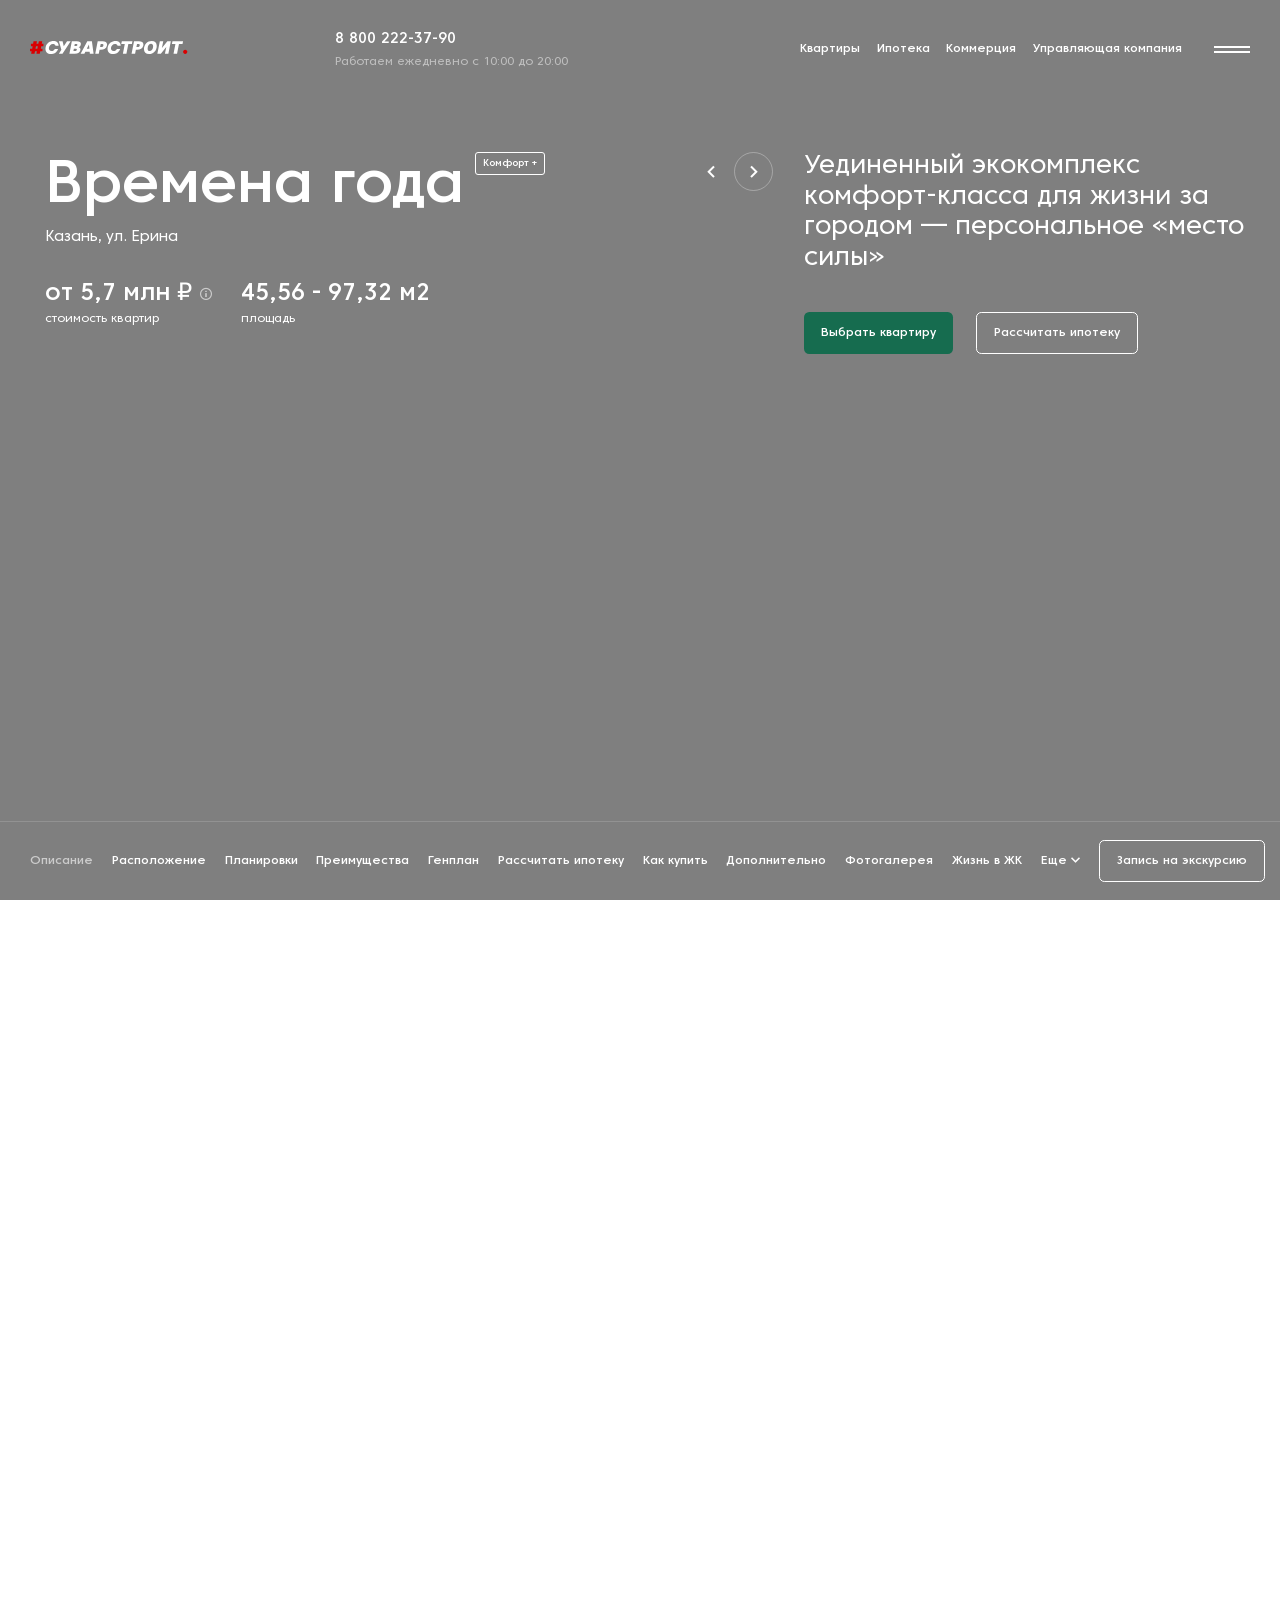
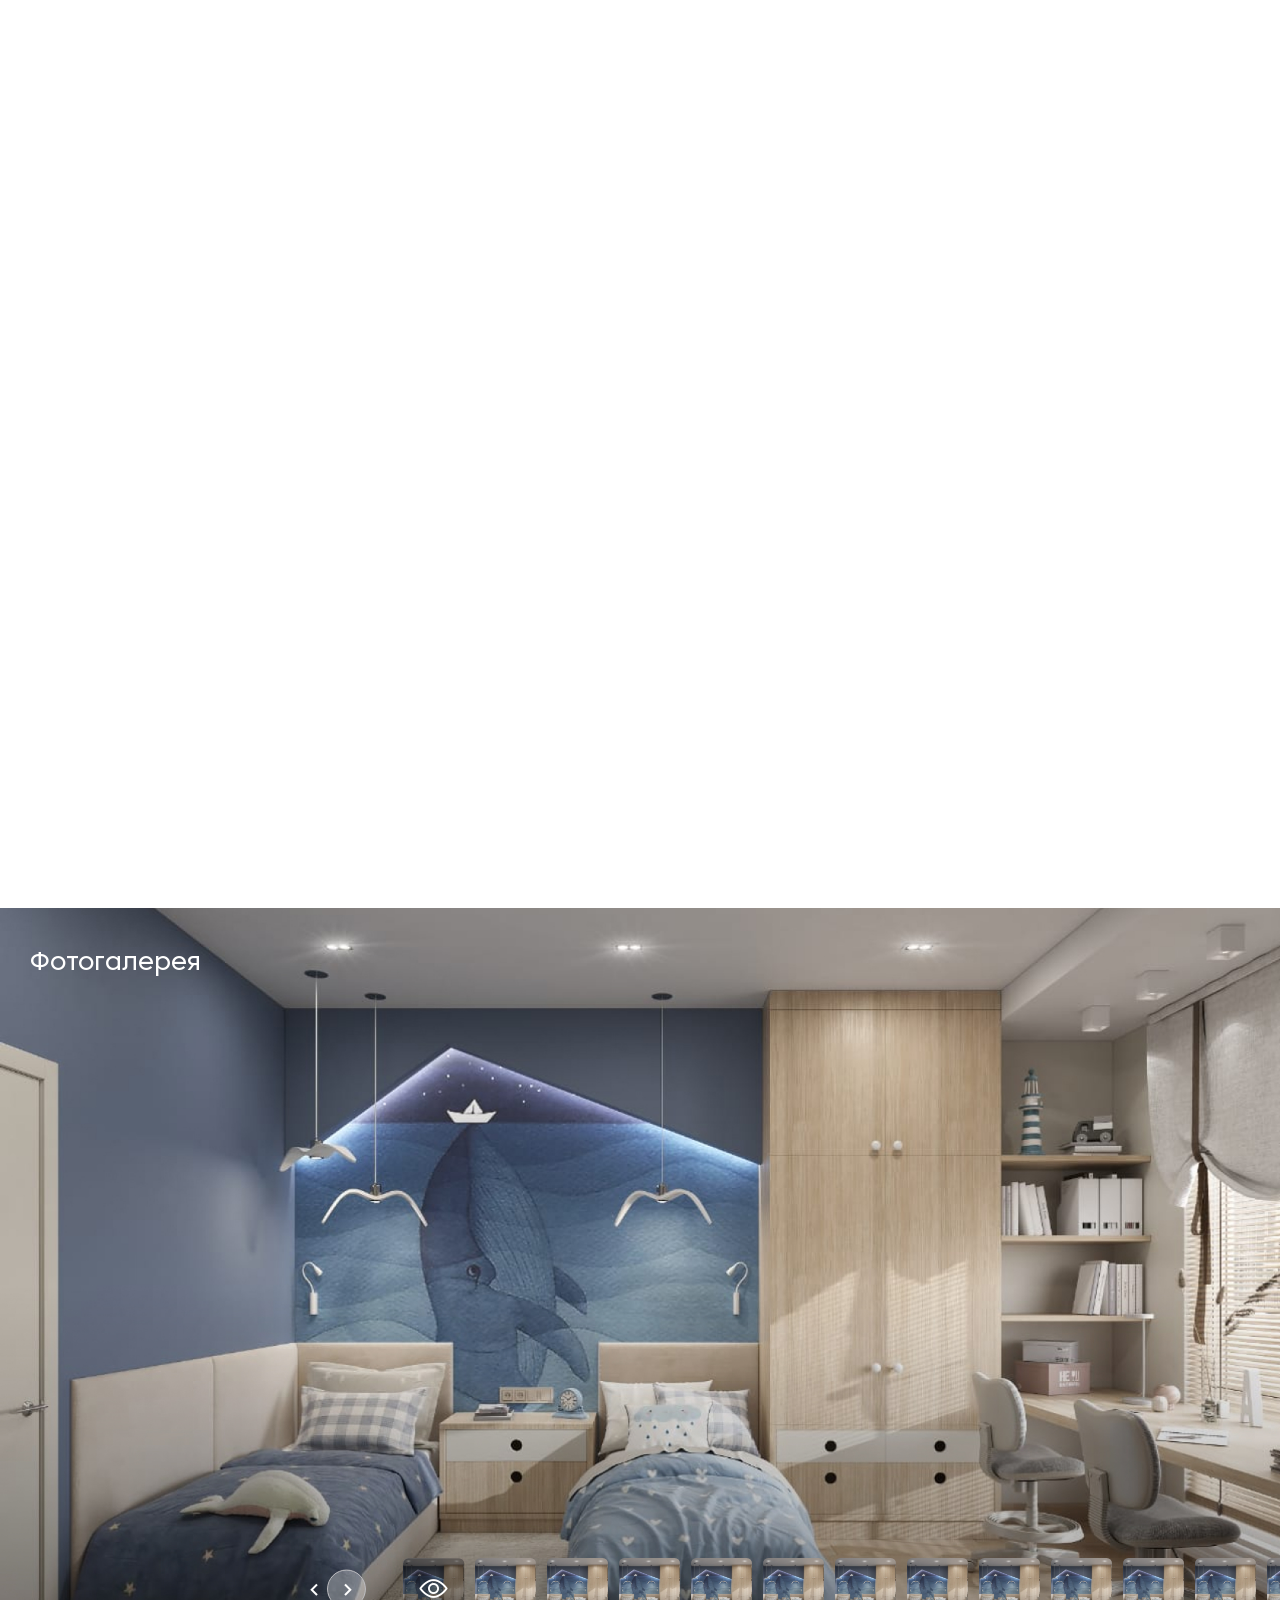
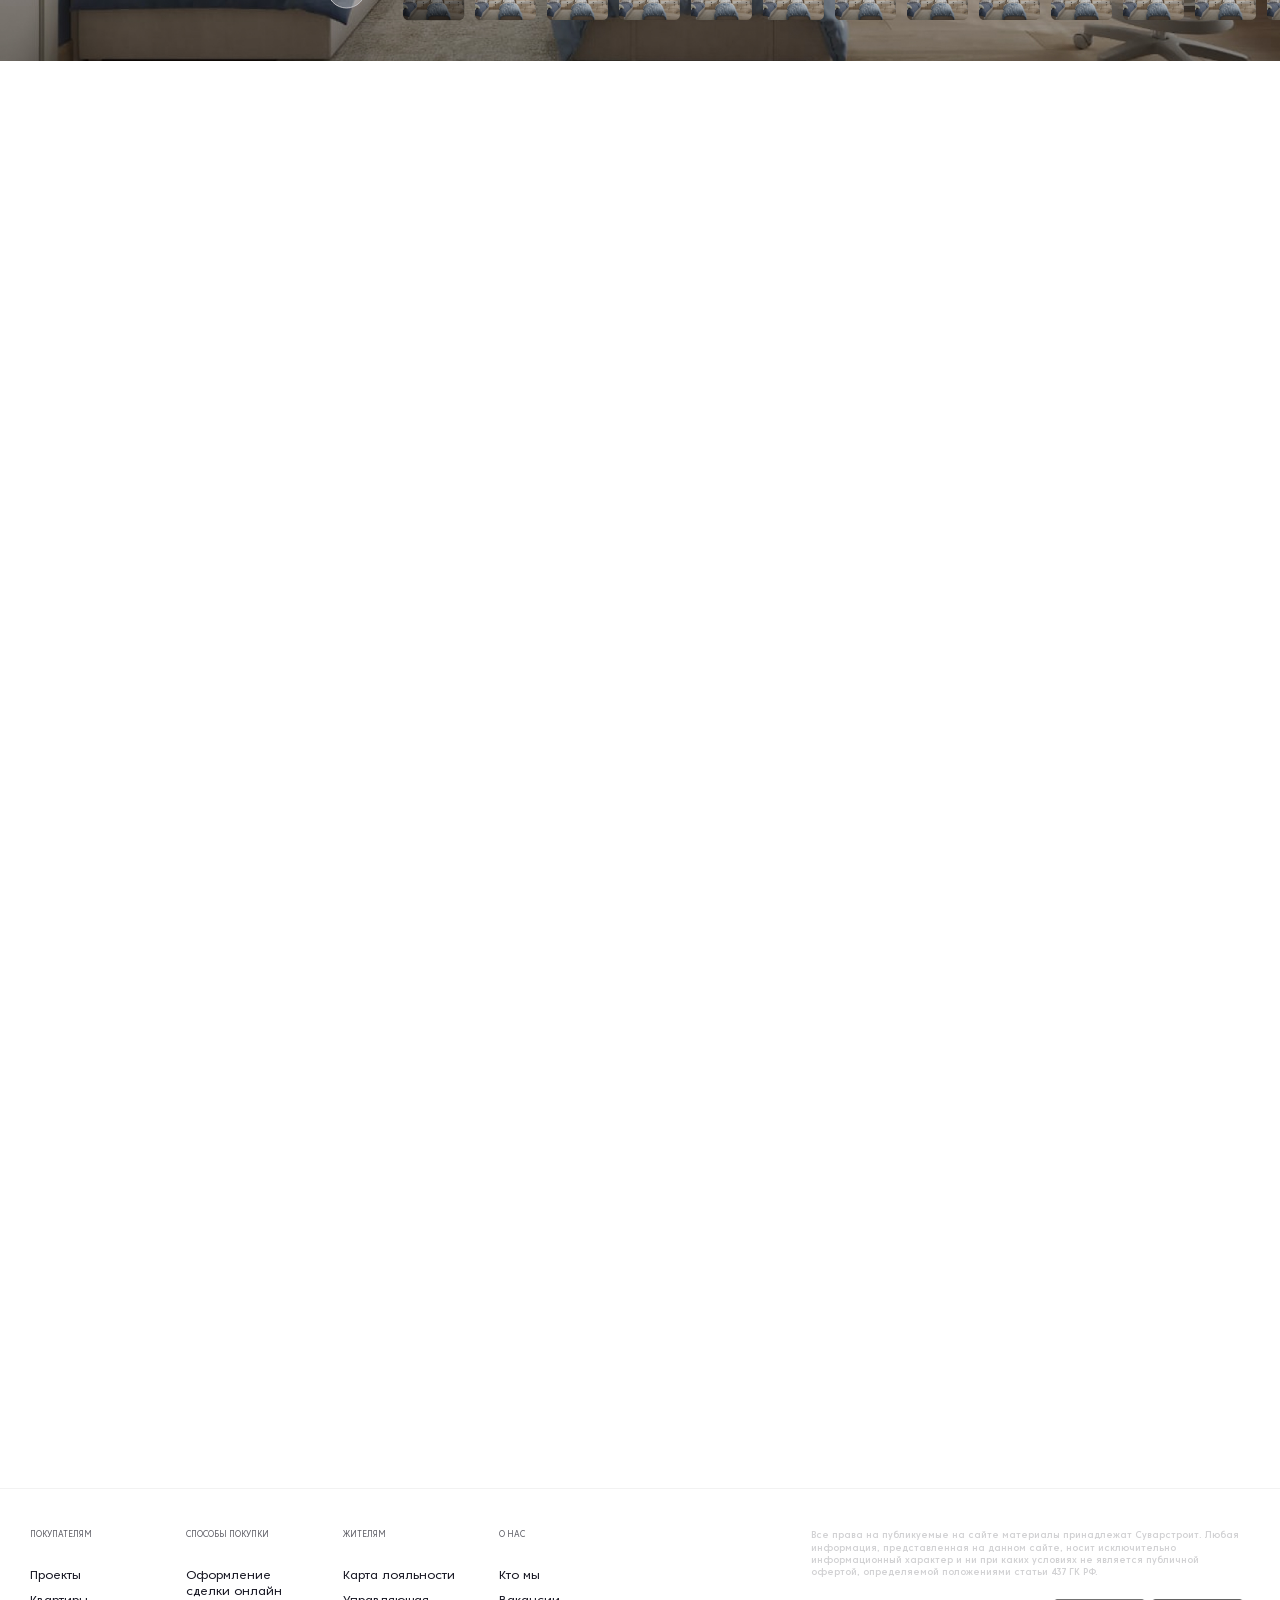
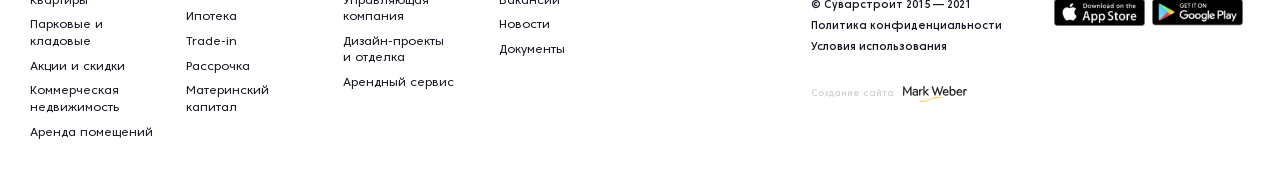
==== commit 59972932: "new" ====
--- a/app/residential-complex.html
+++ b/app/residential-complex.html
@@ -1016,7 +1016,7 @@
 
 	</section>
 
-	<section class="s-stocks animate">
+	<section class="s-stocks no-bg animate">
 		<div class="container">
 			
 			<div class="row">
@@ -1027,11 +1027,11 @@
 							<div class="h3">Жизнь в ЖК</div>
 							<p>Мы регулярно проводим различные мероприятия событийного характера</p>
 						</div>
-						<div class="stocks-nav" data-for="">
-							<div class="slider-nav-arrow slider-prev news-slider-arrow-prev">
+						<div class="stocks-nav" data-for-slider="#slider-live-in-rescom">
+							<div class="slider-nav-arrow slider-prev arrow-prev-for-slider">
 								<span class="icon-angle-left"></span>
 							</div>
-							<div class="slider-nav-arrow slider-next news-slider-arrow-next">
+							<div class="slider-nav-arrow slider-next arrow-next-for-slider">
 								<span class="icon-angle-right"></span>
 								<svg class="progress-ring" width="39" height="39">
 									<circle class="progress-ring-circle" stroke-width="1" stroke="#171723" cx="19.5" cy="19.5" r="19" fill="transparent" />
@@ -1042,54 +1042,368 @@
 				</div>
 
 				<div class="col-lg-6">
-					<div class="news-slider">
-						<div class="news-item">
-							<a href="#" class="news-item-link"></a>
-							<div class="news-img">
-								<img src="img/stocks-and-news/1.jpg" alt="">
-							</div>
-							<div class="stick">Акция</div>
-							<div class="h5">Старт продаж дома 1.8 <br>в чистовой отделке</div>
-						</div>
-						<div class="news-item no-img">
-							<a href="#" class="news-item-link"></a>
-							<div class="h5">Квартирное разнообразие: кто и как строит жилье в Казани</div>
-							<div class="news-date">18.01.2021</div>
-						</div>
-						<div class="news-item">
-							<a href="#" class="news-item-link"></a>
-							<div class="news-img">
-								<img src="img/stocks-and-news/2.jpg" alt="">
-							</div>
-							<div class="stick">Акция</div>
-							<div class="h5">Старт продаж дома 1.8 в чистовой отделке</div>
-						</div>
-						<div class="news-item">
-							<a href="#" class="news-item-link"></a>
-							<div class="news-img">
-								<img src="img/stocks-and-news/1.jpg" alt="">
-							</div>
-							<div class="stick">Акция</div>
-							<div class="h5">Старт продаж дома 1.8 в чистовой отделке</div>
-						</div>
-						<div class="news-item no-img">
-							<a href="#" class="news-item-link"></a>
-							<div class="h5">Квартирное разнообразие: кто и как строит жилье в Казани</div>
-							<div class="news-date">18.01.2021</div>
-						</div>
-						<div class="news-item">
-							<a href="#" class="news-item-link"></a>
-							<div class="news-img">
-								<img src="img/stocks-and-news/2.jpg" alt="">
-							</div>
-							<div class="stick">Акция</div>
-							<div class="h5">Старт продаж дома 1.8 в чистовой отделке</div>
-						</div>
-					</div>
-				</div>
-
-			</div>
-
+					<div class="slider-live-in-rescom" id="slider-live-in-rescom">
+
+						<div class="live-in-rescom">
+							<a href="#" class="live-in-rescom-link"></a>
+							<div class="live-in-rescom-img">
+								<img src="img/live/1.jpg" alt="">
+							</div>
+							<div class="h4">День открытых дверей в ЖК “Времена года”</div>
+						</div>
+
+						<div class="live-in-rescom">
+							<a href="#" class="live-in-rescom-link"></a>
+							<div class="live-in-rescom-img">
+								<img src="img/live/2.jpg" alt="">
+							</div>
+							<div class="h4">Новогодние каникулы с семьей на свежем воздухе </div>
+						</div>
+
+						<div class="live-in-rescom">
+							<a href="#" class="live-in-rescom-link"></a>
+							<div class="live-in-rescom-img">
+								<img src="img/live/3.jpg" alt="">
+							</div>
+							<div class="h4">День Матери в ЖК “Времена года”</div>
+						</div>
+
+						<div class="live-in-rescom">
+							<a href="#" class="live-in-rescom-link"></a>
+							<div class="live-in-rescom-img">
+								<img src="img/live/4.jpg" alt="">
+							</div>
+							<div class="h4">#СУВАРСТРОИТ на краю света</div>
+						</div>
+
+						<div class="live-in-rescom">
+							<a href="#" class="live-in-rescom-link"></a>
+							<div class="live-in-rescom-img">
+								<img src="img/live/5.jpg" alt="">
+							</div>
+							<div class="h4">#СУВАРСТРОИТ на краю света</div>
+						</div>
+
+						<div class="live-in-rescom">
+							<a href="#" class="live-in-rescom-link"></a>
+							<div class="live-in-rescom-img">
+								<img src="img/live/1.jpg" alt="">
+							</div>
+							<div class="h4">#СУВАРСТРОИТ на краю света</div>
+						</div>
+
+					</div>
+				</div>
+
+			</div>
+
+		</div>
+	</section>
+
+	<section class="s-stocks animate">
+		<div class="container">
+			
+			<div class="row">
+				
+				<div class="col-lg-2">
+					<div class="stocks-left">
+						<div class="stocks-title">
+							<div class="h3">Надежная стройка</div>
+							<p>Финансирование ведется с использованием счетов Эскроу.</p>
+						</div>
+						<div class="stocks-nav" data-for-slider="#videos-slider">
+							<div class="slider-nav-arrow slider-prev arrow-prev-for-slider">
+								<span class="icon-angle-left"></span>
+							</div>
+							<div class="slider-nav-arrow slider-next arrow-next-for-slider">
+								<span class="icon-angle-right"></span>
+								<svg class="progress-ring" width="39" height="39">
+									<circle class="progress-ring-circle" stroke-width="1" stroke="#171723" cx="19.5" cy="19.5" r="19" fill="transparent" />
+								</svg>
+							</div>
+						</div>
+					</div>
+				</div>
+
+				<div class="col-lg-6">
+					<div class="videos-slider" id="videos-slider">
+						<div class="videos-slider-item">
+							<div class="videos-slider-item-grid">
+								<div class="videos-item-big">
+									<div class="video-block" data-video-src="https://www.youtube.com/embed/5sJh44adB1Y">
+										<div class="video-poster">
+											<img src="img/video-posters/6.jpg" alt="">
+										</div>
+										<div class="video-play"><span>Смотреть онлайн-трансляцию</span></div>
+									</div>
+								</div>
+								<div class="videos-item">
+									<a href="#" class="videos-item-link" data-video-src="https://www.youtube.com/embed/5sJh44adB1Y"></a>
+									<div class="stick">2 видео</div>
+									<div class="videos-item-bg">
+										<img src="img/video-posters/7.jpg" alt="">
+									</div>
+									<div class="videos-item-text">
+										<div class="h5">Ноябрь 2020</div>
+									</div>
+								</div>
+								<div class="videos-item">
+									<a href="#" class="videos-item-link" data-video-src="https://www.youtube.com/embed/5sJh44adB1Y"></a>
+									<div class="stick">4 видео</div>
+									<div class="videos-item-bg">
+										<img src="img/video-posters/8.jpg" alt="">
+									</div>
+									<div class="videos-item-text">
+										<div class="h5">Октябрь 2020</div>
+									</div>
+								</div>
+								<div class="videos-item">
+									<a href="#" class="videos-item-link" data-video-src="https://www.youtube.com/embed/5sJh44adB1Y"></a>
+									<div class="stick">7 видео</div>
+									<div class="videos-item-bg">
+										<img src="img/video-posters/9.jpg" alt="">
+									</div>
+									<div class="videos-item-text">
+										<div class="h5">Сентябрь 2020</div>
+									</div>
+								</div>
+							</div>
+						</div>
+						<div class="videos-slider-item">
+							<div class="videos-slider-item-grid">
+								<div class="videos-item">
+									<a href="#" class="videos-item-link" data-video-src="https://www.youtube.com/embed/5sJh44adB1Y"></a>
+									<div class="stick">2 видео</div>
+									<div class="videos-item-bg">
+										<img src="img/video-posters/7.jpg" alt="">
+									</div>
+									<div class="videos-item-text">
+										<div class="h5">Ноябрь 2020</div>
+									</div>
+								</div>
+								<div class="videos-item">
+									<a href="#" class="videos-item-link" data-video-src="https://www.youtube.com/embed/5sJh44adB1Y"></a>
+									<div class="stick">4 видео</div>
+									<div class="videos-item-bg">
+										<img src="img/video-posters/8.jpg" alt="">
+									</div>
+									<div class="videos-item-text">
+										<div class="h5">Октябрь 2020</div>
+									</div>
+								</div>
+								<div class="videos-item">
+									<a href="#" class="videos-item-link" data-video-src="https://www.youtube.com/embed/5sJh44adB1Y"></a>
+									<div class="stick">7 видео</div>
+									<div class="videos-item-bg">
+										<img src="img/video-posters/9.jpg" alt="">
+									</div>
+									<div class="videos-item-text">
+										<div class="h5">Сентябрь 2020</div>
+									</div>
+								</div>
+								<div class="videos-item">
+									<a href="#" class="videos-item-link" data-video-src="https://www.youtube.com/embed/5sJh44adB1Y"></a>
+									<div class="stick">2 видео</div>
+									<div class="videos-item-bg">
+										<img src="img/video-posters/7.jpg" alt="">
+									</div>
+									<div class="videos-item-text">
+										<div class="h5">Ноябрь 2020</div>
+									</div>
+								</div>
+								<div class="videos-item">
+									<a href="#" class="videos-item-link" data-video-src="https://www.youtube.com/embed/5sJh44adB1Y"></a>
+									<div class="stick">4 видео</div>
+									<div class="videos-item-bg">
+										<img src="img/video-posters/8.jpg" alt="">
+									</div>
+									<div class="videos-item-text">
+										<div class="h5">Октябрь 2020</div>
+									</div>
+								</div>
+								<div class="videos-item">
+									<a href="#" class="videos-item-link" data-video-src="https://www.youtube.com/embed/5sJh44adB1Y"></a>
+									<div class="stick">7 видео</div>
+									<div class="videos-item-bg">
+										<img src="img/video-posters/9.jpg" alt="">
+									</div>
+									<div class="videos-item-text">
+										<div class="h5">Сентябрь 2020</div>
+									</div>
+								</div>
+								<div class="videos-item">
+									<a href="#" class="videos-item-link" data-video-src="https://www.youtube.com/embed/5sJh44adB1Y"></a>
+									<div class="stick">2 видео</div>
+									<div class="videos-item-bg">
+										<img src="img/video-posters/7.jpg" alt="">
+									</div>
+									<div class="videos-item-text">
+										<div class="h5">Ноябрь 2020</div>
+									</div>
+								</div>
+								<div class="videos-item">
+									<a href="#" class="videos-item-link" data-video-src="https://www.youtube.com/embed/5sJh44adB1Y"></a>
+									<div class="stick">4 видео</div>
+									<div class="videos-item-bg">
+										<img src="img/video-posters/8.jpg" alt="">
+									</div>
+									<div class="videos-item-text">
+										<div class="h5">Октябрь 2020</div>
+									</div>
+								</div>
+								<div class="videos-item">
+									<a href="#" class="videos-item-link" data-video-src="https://www.youtube.com/embed/5sJh44adB1Y"></a>
+									<div class="stick">7 видео</div>
+									<div class="videos-item-bg">
+										<img src="img/video-posters/9.jpg" alt="">
+									</div>
+									<div class="videos-item-text">
+										<div class="h5">Сентябрь 2020</div>
+									</div>
+								</div>
+							</div>
+						</div>
+					</div>
+				</div>
+
+			</div>
+
+		</div>
+	</section>
+
+	<section class="s-text-slider animate">
+		<div class="text-slider-wrapper">
+			<div class="text-slider">
+				<div class="text-slider-item">Добро пожаловать домой</div>
+				<div class="text-slider-item">Добро пожаловать домой</div>
+				<div class="text-slider-item">Добро пожаловать домой</div>
+			</div>
+		</div>
+	</section>
+
+	<section class="s-contacts animate">
+		<div class="container">
+			<div class="row">
+				
+				<div class="col-lg-4">
+					
+					<div class="contacts-form-block">
+						<div class="contacts-form-left">
+							<div class="h2">Напишите нам</div>
+							<div class="contacts-form-descr">Запишись в офис, получи подарок <img src="img/icons/gift.svg" alt=""></div>
+							<form class="contacts-form">
+								<div class="contacts-form-success">
+									<div class="success-icon"></div>
+									<div class="h2">Спасибо<br>за обращение!</div>
+									<p>Ваш запрос уже обрабатывается! Наши специалисты свяжутся с вами в течение 20 минут</p>
+								</div>
+								<div class="row">
+									<div class="col-sm-8">
+										<div class="form-group white">
+											<select class="select-style">
+												<option value="Консультация по телефону">Консультация по телефону</option>
+												<option value="Запись в офисы продаж">Запись в офисы продаж</option>
+												<option value="Консультация ипотечного брокера">Консультация ипотечного брокера</option>
+												<option value="Забронировать квартиру">Забронировать квартиру</option>
+												<option value="Экскурсии по жилым комплексам">Экскурсии по жилым комплексам</option>
+											</select>
+										</div>
+									</div>
+									<div class="col-sm-4">
+										<div class="form-group white">
+											<input type="text" class="form-control" placeholder="Имя">
+										</div>
+									</div>
+									<div class="col-sm-4">
+										<div class="form-group white">
+											<input type="text" class="form-control phone-mask" placeholder="Телефон">
+										</div>
+									</div>
+									<div class="col-sm-8">
+										<div class="form-footer-row">
+											<p>Нажимая “Отправить”, вы соглашаетесь с политикой конфиденциальности</p>
+											<button type="submit" class="btn">Отправить запрос</button>
+										</div>
+									</div>
+								</div>
+							</form>
+						</div>
+						<div class="contacts-form-right">
+							<img src="img/contacts-img-2.png" alt="">
+						</div>
+					</div>
+
+				</div>
+
+				<div class="col-lg-2 col-md-4">
+					
+					<div class="contacts-list">
+						<div class="contacts-links">
+							<div class="contacts-phone"><a href="tel:+7 800 222-31-68">+7 800 222-31-68</a></div>
+							<div class="contacts-mail"><a href="mailto:hello@suvarstroit.ru">hello@suvarstroit.ru</a></div>
+						</div>
+						<nav class="contacts-nav">
+							<a href="#" class="contacts-nav-link"><span class="icon-telegram"></span>Написать в Telegram</a>
+							<a href="#" class="contacts-nav-link"><span class="icon-whatsapp"></span>Написать в WhatsApp</a>
+							<a href="#" class="contacts-nav-link"><span class="icon-zoom"></span>Позвонить в Zoom</a>
+							<a href="#" class="contacts-nav-link"><span class="icon-skype"></span>Позвонить в Skype</a>
+							<a href="#" class="contacts-nav-link"><span class="icon-video"></span>Позвонить в Face Time</a>
+						</nav>
+					</div>
+
+				</div>
+
+				<div class="col-lg-2 col-md-4">
+					
+					<div class="contacts-map">
+						<div class="contacts-map-wrapper">
+							<div id="contacts-map"></div>
+							<a href="#contacts-map-popup" class="open-full-contacts-map open-popup"></a>
+						</div>
+						<div class="contacts-map-objects-list" data-show-items="1">
+							<div class="contacts-map-objects-list-item">
+								<span>ЖК Времена года</span>
+								<span>ул. Генерала Ерина, д.3</span>
+							</div>
+							<div class="contacts-map-objects-list-item">
+								<span>ЖК Станция Спортивная</span>
+								<span>ул. Проезд Детский, д.1 к.5,</span>
+							</div>
+							<div class="contacts-map-objects-list-item">
+								<span>ЖК Столичный</span>
+								<span>ул. Чистопольская 86/10</span>
+							</div>
+							<div class="contacts-map-objects-list-item">
+								<span>ЖК Сказочный лес</span>
+								<span>ул.Братьев Батталовых 20 к.1</span>
+							</div>
+							<div class="contacts-map-objects-list-item">
+								<span>ЖК Манхэттен</span>
+								<span>ул. Оренбургский тракт, 8</span>
+							</div>
+							<div class="contacts-map-objects-list-item">
+								<span>ЖК Август Астры</span>
+								<span>л. Чистопольская 86/10</span>
+							</div>
+							<div class="contacts-map-objects-list-item">
+								<span>Южный парк</span>
+								<span>село Усады, Лаишевский район, Республика Татарстан, Россия</span>
+							</div>
+							<div class="contacts-map-objects-list-item">
+								<span>Залесный сити</span>
+								<span>ул. Гавриила Державина, 3</span>
+							</div>
+							<div class="contacts-map-objects-list-item">
+								<span>Палитра</span>
+								<span>Приволжский район</span>
+							</div>
+							<div class="contacts-map-objects-all"><a href="#" data-text="Показать все офисы продаж" data-close-text="Скрыть"></a></div>
+						</div>
+					</div>
+
+				</div>
+
+			</div>
 		</div>
 	</section>
 
@@ -1575,7 +1889,7 @@
 			];
 
 			let contactsMap = new ymaps.Map('contacts-map', {
-				center: [55.796119, 49.104043],
+				center: [55.681554, 49.193838],
 				zoom: 9,
 				duration: 1000,
 				controls: []
@@ -1605,19 +1919,22 @@
 			let contactsMapFullCollection = new ymaps.GeoObjectCollection();
 
 			contactsMapData.forEach(item => {
-				contactsMapCollection.add(new ymaps.Placemark(item.coord, {}, {
-					iconLayout: 'default#image',
-					iconImageHref: 'img/icons/map-marker.svg',
-					iconImageSize: [22, 30],
-					iconImageOffset: [-11, -30]
-				}));
 				contactsMapFullCollection.add(new ymaps.Placemark(item.coord, {}, {
 					iconLayout: 'default#image',
-					iconImageHref: 'img/icons/map-marker.svg',
+					iconImageHref: 'img/icons/map-marker--green.svg',
 					iconImageSize: [22, 30],
 					iconImageOffset: [-11, -30]
 				}));
 			});
+
+			contactsMapCollection.add(new ymaps.Placemark([55.681554, 49.193838], {}, {
+					iconLayout: 'default#image',
+					iconImageHref: 'img/icons/map-marker--green.svg',
+					iconImageSize: [22, 30],
+					iconImageOffset: [-11, -30]
+			}));
+
+			contactsMapData
 
 			contactsMap.geoObjects.add(contactsMapCollection);
 			contactsMapFull.geoObjects.add(contactsMapFullCollection);
--- a/app/css/main.min.css
+++ b/app/css/main.min.css
@@ -1 +1 @@
-@font-face{font-family:"Core Sanc C";font-weight:300;font-style:normal;src:url(../fonts/CoreSansC/CoreSansC-35Light.woff2) format("woff2")}@font-face{font-family:"Core Sanc C";font-weight:400;font-style:normal;src:url(../fonts/CoreSansC/CoreSansC-45Regular.woff2) format("woff2")}@font-face{font-family:"Core Sanc C";font-weight:500;font-style:normal;src:url(../fonts/CoreSansC/CoreSansC-55Medium.woff2) format("woff2")}@font-face{font-family:"Core Sanc C";font-weight:700;font-style:normal;src:url(../fonts/CoreSansC/CoreSansC-65Bold.woff2) format("woff2")}*,::after,::before{-webkit-box-sizing:border-box;box-sizing:border-box}html{font-family:sans-serif;line-height:1.15;-webkit-text-size-adjust:100%;-ms-text-size-adjust:100%;-ms-overflow-style:scrollbar;-webkit-tap-highlight-color:transparent}@-ms-viewport{width:device-width}article,aside,dialog,figcaption,figure,footer,header,hgroup,main,nav,section{display:block}body{margin:0;font-family:-apple-system,BlinkMacSystemFont,"Segoe UI",Roboto,"Helvetica Neue",Arial,sans-serif,"Apple Color Emoji","Segoe UI Emoji","Segoe UI Symbol";font-size:1rem;font-weight:400;line-height:1.5;color:#212529;text-align:left;background-color:#fff}[tabindex="-1"]:focus{outline:0!important}hr{-webkit-box-sizing:content-box;box-sizing:content-box;height:0;overflow:visible}h1,h2,h3,h4,h5,h6{margin-top:0;margin-bottom:.5rem}p{margin-top:0;margin-bottom:1rem}abbr[data-original-title],abbr[title]{text-decoration:underline;-webkit-text-decoration:underline dotted;text-decoration:underline dotted;cursor:help;border-bottom:0}address{margin-bottom:1rem;font-style:normal;line-height:inherit}dl,ol,ul{margin-top:0;margin-bottom:1rem}ol ol,ol ul,ul ol,ul ul{margin-bottom:0}dt{font-weight:700}dd{margin-bottom:.5rem;margin-left:0}blockquote{margin:0 0 1rem}dfn{font-style:italic}b,strong{font-weight:bolder}small{font-size:80%}sub,sup{position:relative;font-size:75%;line-height:0;vertical-align:baseline}sub{bottom:-.25em}sup{top:-.5em}a{color:#007bff;text-decoration:none;background-color:transparent;-webkit-text-decoration-skip:objects}a:hover{color:#0056b3;text-decoration:underline}a:not([href]):not([tabindex]){color:inherit;text-decoration:none}a:not([href]):not([tabindex]):focus,a:not([href]):not([tabindex]):hover{color:inherit;text-decoration:none}a:not([href]):not([tabindex]):focus{outline:0}code,kbd,pre,samp{font-family:monospace,monospace;font-size:1em}pre{margin-top:0;margin-bottom:1rem;overflow:auto;-ms-overflow-style:scrollbar}figure{margin:0 0 1rem}img{vertical-align:middle;border-style:none}svg:not(:root){overflow:hidden}table{border-collapse:collapse}caption{padding-top:.75rem;padding-bottom:.75rem;color:#6c757d;text-align:left;caption-side:bottom}th{text-align:inherit}label{display:inline-block;margin-bottom:.5rem}button{border-radius:0}button:focus{outline:1px dotted;outline:5px auto -webkit-focus-ring-color}button,input,optgroup,select,textarea{margin:0;font-family:inherit;font-size:inherit;line-height:inherit}button,input{overflow:visible}button,select{text-transform:none}[type=reset],[type=submit],button,html [type=button]{-webkit-appearance:button}[type=button]::-moz-focus-inner,[type=reset]::-moz-focus-inner,[type=submit]::-moz-focus-inner,button::-moz-focus-inner{padding:0;border-style:none}input[type=checkbox],input[type=radio]{-webkit-box-sizing:border-box;box-sizing:border-box;padding:0}input[type=date],input[type=datetime-local],input[type=month],input[type=time]{-webkit-appearance:listbox}textarea{overflow:auto;resize:vertical}fieldset{min-width:0;padding:0;margin:0;border:0}legend{display:block;width:100%;max-width:100%;padding:0;margin-bottom:.5rem;font-size:1.5rem;line-height:inherit;color:inherit;white-space:normal}progress{vertical-align:baseline}[type=number]::-webkit-inner-spin-button,[type=number]::-webkit-outer-spin-button{height:auto}[type=search]{outline-offset:-2px;-webkit-appearance:none}[type=search]::-webkit-search-cancel-button,[type=search]::-webkit-search-decoration{-webkit-appearance:none}::-webkit-file-upload-button{font:inherit;-webkit-appearance:button}output{display:inline-block}summary{display:list-item;cursor:pointer}template{display:none}[hidden]{display:none!important}@-ms-viewport{width:device-width}html{-webkit-box-sizing:border-box;box-sizing:border-box;-ms-overflow-style:scrollbar}*,::after,::before{-webkit-box-sizing:inherit;box-sizing:inherit}.container{width:100%;padding-right:15px;padding-left:15px;margin-right:auto;margin-left:auto}@media (min-width:576px){.container{max-width:540px}}@media (min-width:768px){.container{max-width:720px}}@media (min-width:992px){.container{max-width:960px}}@media (min-width:1200px){.container{max-width:1140px}}.container-fluid{width:100%;padding-right:15px;padding-left:15px;margin-right:auto;margin-left:auto}.row{display:-webkit-box;display:-webkit-flex;display:-ms-flexbox;display:flex;-webkit-flex-wrap:wrap;-ms-flex-wrap:wrap;flex-wrap:wrap;margin-right:-15px;margin-left:-15px}.no-gutters{margin-right:0;margin-left:0}.no-gutters>.col,.no-gutters>[class*=col-]{padding-right:0;padding-left:0}.col,.col-1,.col-2,.col-3,.col-4,.col-5,.col-6,.col-7,.col-8,.col-auto,.col-lg,.col-lg-1,.col-lg-2,.col-lg-3,.col-lg-4,.col-lg-5,.col-lg-6,.col-lg-7,.col-lg-8,.col-lg-auto,.col-md,.col-md-1,.col-md-2,.col-md-3,.col-md-4,.col-md-5,.col-md-6,.col-md-7,.col-md-8,.col-md-auto,.col-sm,.col-sm-1,.col-sm-2,.col-sm-3,.col-sm-4,.col-sm-5,.col-sm-6,.col-sm-7,.col-sm-8,.col-sm-auto,.col-xl,.col-xl-1,.col-xl-2,.col-xl-3,.col-xl-4,.col-xl-5,.col-xl-6,.col-xl-7,.col-xl-8,.col-xl-auto{position:relative;width:100%;min-height:1px;padding-right:15px;padding-left:15px}.col{-webkit-flex-basis:0;-ms-flex-preferred-size:0;flex-basis:0;-webkit-box-flex:1;-webkit-flex-grow:1;-ms-flex-positive:1;flex-grow:1;max-width:100%}.col-auto{-webkit-box-flex:0;-webkit-flex:0 0 auto;-ms-flex:0 0 auto;flex:0 0 auto;width:auto;max-width:none}.col-1{-webkit-box-flex:0;-webkit-flex:0 0 12.5%;-ms-flex:0 0 12.5%;flex:0 0 12.5%;max-width:12.5%}.col-2{-webkit-box-flex:0;-webkit-flex:0 0 25%;-ms-flex:0 0 25%;flex:0 0 25%;max-width:25%}.col-3{-webkit-box-flex:0;-webkit-flex:0 0 37.5%;-ms-flex:0 0 37.5%;flex:0 0 37.5%;max-width:37.5%}.col-4{-webkit-box-flex:0;-webkit-flex:0 0 50%;-ms-flex:0 0 50%;flex:0 0 50%;max-width:50%}.col-5{-webkit-box-flex:0;-webkit-flex:0 0 62.5%;-ms-flex:0 0 62.5%;flex:0 0 62.5%;max-width:62.5%}.col-6{-webkit-box-flex:0;-webkit-flex:0 0 75%;-ms-flex:0 0 75%;flex:0 0 75%;max-width:75%}.col-7{-webkit-box-flex:0;-webkit-flex:0 0 87.5%;-ms-flex:0 0 87.5%;flex:0 0 87.5%;max-width:87.5%}.col-8{-webkit-box-flex:0;-webkit-flex:0 0 100%;-ms-flex:0 0 100%;flex:0 0 100%;max-width:100%}.order-first{-webkit-box-ordinal-group:0;-webkit-order:-1;-ms-flex-order:-1;order:-1}.order-last{-webkit-box-ordinal-group:10;-webkit-order:9;-ms-flex-order:9;order:9}.order-0{-webkit-box-ordinal-group:1;-webkit-order:0;-ms-flex-order:0;order:0}.order-1{-webkit-box-ordinal-group:2;-webkit-order:1;-ms-flex-order:1;order:1}.order-2{-webkit-box-ordinal-group:3;-webkit-order:2;-ms-flex-order:2;order:2}.order-3{-webkit-box-ordinal-group:4;-webkit-order:3;-ms-flex-order:3;order:3}.order-4{-webkit-box-ordinal-group:5;-webkit-order:4;-ms-flex-order:4;order:4}.order-5{-webkit-box-ordinal-group:6;-webkit-order:5;-ms-flex-order:5;order:5}.order-6{-webkit-box-ordinal-group:7;-webkit-order:6;-ms-flex-order:6;order:6}.order-7{-webkit-box-ordinal-group:8;-webkit-order:7;-ms-flex-order:7;order:7}.order-8{-webkit-box-ordinal-group:9;-webkit-order:8;-ms-flex-order:8;order:8}.offset-1{margin-left:12.5%}.offset-2{margin-left:25%}.offset-3{margin-left:37.5%}.offset-4{margin-left:50%}.offset-5{margin-left:62.5%}.offset-6{margin-left:75%}.offset-7{margin-left:87.5%}@media (min-width:576px){.col-sm{-webkit-flex-basis:0;-ms-flex-preferred-size:0;flex-basis:0;-webkit-box-flex:1;-webkit-flex-grow:1;-ms-flex-positive:1;flex-grow:1;max-width:100%}.col-sm-auto{-webkit-box-flex:0;-webkit-flex:0 0 auto;-ms-flex:0 0 auto;flex:0 0 auto;width:auto;max-width:none}.col-sm-1{-webkit-box-flex:0;-webkit-flex:0 0 12.5%;-ms-flex:0 0 12.5%;flex:0 0 12.5%;max-width:12.5%}.col-sm-2{-webkit-box-flex:0;-webkit-flex:0 0 25%;-ms-flex:0 0 25%;flex:0 0 25%;max-width:25%}.col-sm-3{-webkit-box-flex:0;-webkit-flex:0 0 37.5%;-ms-flex:0 0 37.5%;flex:0 0 37.5%;max-width:37.5%}.col-sm-4{-webkit-box-flex:0;-webkit-flex:0 0 50%;-ms-flex:0 0 50%;flex:0 0 50%;max-width:50%}.col-sm-5{-webkit-box-flex:0;-webkit-flex:0 0 62.5%;-ms-flex:0 0 62.5%;flex:0 0 62.5%;max-width:62.5%}.col-sm-6{-webkit-box-flex:0;-webkit-flex:0 0 75%;-ms-flex:0 0 75%;flex:0 0 75%;max-width:75%}.col-sm-7{-webkit-box-flex:0;-webkit-flex:0 0 87.5%;-ms-flex:0 0 87.5%;flex:0 0 87.5%;max-width:87.5%}.col-sm-8{-webkit-box-flex:0;-webkit-flex:0 0 100%;-ms-flex:0 0 100%;flex:0 0 100%;max-width:100%}.order-sm-first{-webkit-box-ordinal-group:0;-webkit-order:-1;-ms-flex-order:-1;order:-1}.order-sm-last{-webkit-box-ordinal-group:10;-webkit-order:9;-ms-flex-order:9;order:9}.order-sm-0{-webkit-box-ordinal-group:1;-webkit-order:0;-ms-flex-order:0;order:0}.order-sm-1{-webkit-box-ordinal-group:2;-webkit-order:1;-ms-flex-order:1;order:1}.order-sm-2{-webkit-box-ordinal-group:3;-webkit-order:2;-ms-flex-order:2;order:2}.order-sm-3{-webkit-box-ordinal-group:4;-webkit-order:3;-ms-flex-order:3;order:3}.order-sm-4{-webkit-box-ordinal-group:5;-webkit-order:4;-ms-flex-order:4;order:4}.order-sm-5{-webkit-box-ordinal-group:6;-webkit-order:5;-ms-flex-order:5;order:5}.order-sm-6{-webkit-box-ordinal-group:7;-webkit-order:6;-ms-flex-order:6;order:6}.order-sm-7{-webkit-box-ordinal-group:8;-webkit-order:7;-ms-flex-order:7;order:7}.order-sm-8{-webkit-box-ordinal-group:9;-webkit-order:8;-ms-flex-order:8;order:8}.offset-sm-0{margin-left:0}.offset-sm-1{margin-left:12.5%}.offset-sm-2{margin-left:25%}.offset-sm-3{margin-left:37.5%}.offset-sm-4{margin-left:50%}.offset-sm-5{margin-left:62.5%}.offset-sm-6{margin-left:75%}.offset-sm-7{margin-left:87.5%}}@media (min-width:768px){.col-md{-webkit-flex-basis:0;-ms-flex-preferred-size:0;flex-basis:0;-webkit-box-flex:1;-webkit-flex-grow:1;-ms-flex-positive:1;flex-grow:1;max-width:100%}.col-md-auto{-webkit-box-flex:0;-webkit-flex:0 0 auto;-ms-flex:0 0 auto;flex:0 0 auto;width:auto;max-width:none}.col-md-1{-webkit-box-flex:0;-webkit-flex:0 0 12.5%;-ms-flex:0 0 12.5%;flex:0 0 12.5%;max-width:12.5%}.col-md-2{-webkit-box-flex:0;-webkit-flex:0 0 25%;-ms-flex:0 0 25%;flex:0 0 25%;max-width:25%}.col-md-3{-webkit-box-flex:0;-webkit-flex:0 0 37.5%;-ms-flex:0 0 37.5%;flex:0 0 37.5%;max-width:37.5%}.col-md-4{-webkit-box-flex:0;-webkit-flex:0 0 50%;-ms-flex:0 0 50%;flex:0 0 50%;max-width:50%}.col-md-5{-webkit-box-flex:0;-webkit-flex:0 0 62.5%;-ms-flex:0 0 62.5%;flex:0 0 62.5%;max-width:62.5%}.col-md-6{-webkit-box-flex:0;-webkit-flex:0 0 75%;-ms-flex:0 0 75%;flex:0 0 75%;max-width:75%}.col-md-7{-webkit-box-flex:0;-webkit-flex:0 0 87.5%;-ms-flex:0 0 87.5%;flex:0 0 87.5%;max-width:87.5%}.col-md-8{-webkit-box-flex:0;-webkit-flex:0 0 100%;-ms-flex:0 0 100%;flex:0 0 100%;max-width:100%}.order-md-first{-webkit-box-ordinal-group:0;-webkit-order:-1;-ms-flex-order:-1;order:-1}.order-md-last{-webkit-box-ordinal-group:10;-webkit-order:9;-ms-flex-order:9;order:9}.order-md-0{-webkit-box-ordinal-group:1;-webkit-order:0;-ms-flex-order:0;order:0}.order-md-1{-webkit-box-ordinal-group:2;-webkit-order:1;-ms-flex-order:1;order:1}.order-md-2{-webkit-box-ordinal-group:3;-webkit-order:2;-ms-flex-order:2;order:2}.order-md-3{-webkit-box-ordinal-group:4;-webkit-order:3;-ms-flex-order:3;order:3}.order-md-4{-webkit-box-ordinal-group:5;-webkit-order:4;-ms-flex-order:4;order:4}.order-md-5{-webkit-box-ordinal-group:6;-webkit-order:5;-ms-flex-order:5;order:5}.order-md-6{-webkit-box-ordinal-group:7;-webkit-order:6;-ms-flex-order:6;order:6}.order-md-7{-webkit-box-ordinal-group:8;-webkit-order:7;-ms-flex-order:7;order:7}.order-md-8{-webkit-box-ordinal-group:9;-webkit-order:8;-ms-flex-order:8;order:8}.offset-md-0{margin-left:0}.offset-md-1{margin-left:12.5%}.offset-md-2{margin-left:25%}.offset-md-3{margin-left:37.5%}.offset-md-4{margin-left:50%}.offset-md-5{margin-left:62.5%}.offset-md-6{margin-left:75%}.offset-md-7{margin-left:87.5%}}@media (min-width:992px){.col-lg{-webkit-flex-basis:0;-ms-flex-preferred-size:0;flex-basis:0;-webkit-box-flex:1;-webkit-flex-grow:1;-ms-flex-positive:1;flex-grow:1;max-width:100%}.col-lg-auto{-webkit-box-flex:0;-webkit-flex:0 0 auto;-ms-flex:0 0 auto;flex:0 0 auto;width:auto;max-width:none}.col-lg-1{-webkit-box-flex:0;-webkit-flex:0 0 12.5%;-ms-flex:0 0 12.5%;flex:0 0 12.5%;max-width:12.5%}.col-lg-2{-webkit-box-flex:0;-webkit-flex:0 0 25%;-ms-flex:0 0 25%;flex:0 0 25%;max-width:25%}.col-lg-3{-webkit-box-flex:0;-webkit-flex:0 0 37.5%;-ms-flex:0 0 37.5%;flex:0 0 37.5%;max-width:37.5%}.col-lg-4{-webkit-box-flex:0;-webkit-flex:0 0 50%;-ms-flex:0 0 50%;flex:0 0 50%;max-width:50%}.col-lg-5{-webkit-box-flex:0;-webkit-flex:0 0 62.5%;-ms-flex:0 0 62.5%;flex:0 0 62.5%;max-width:62.5%}.col-lg-6{-webkit-box-flex:0;-webkit-flex:0 0 75%;-ms-flex:0 0 75%;flex:0 0 75%;max-width:75%}.col-lg-7{-webkit-box-flex:0;-webkit-flex:0 0 87.5%;-ms-flex:0 0 87.5%;flex:0 0 87.5%;max-width:87.5%}.col-lg-8{-webkit-box-flex:0;-webkit-flex:0 0 100%;-ms-flex:0 0 100%;flex:0 0 100%;max-width:100%}.order-lg-first{-webkit-box-ordinal-group:0;-webkit-order:-1;-ms-flex-order:-1;order:-1}.order-lg-last{-webkit-box-ordinal-group:10;-webkit-order:9;-ms-flex-order:9;order:9}.order-lg-0{-webkit-box-ordinal-group:1;-webkit-order:0;-ms-flex-order:0;order:0}.order-lg-1{-webkit-box-ordinal-group:2;-webkit-order:1;-ms-flex-order:1;order:1}.order-lg-2{-webkit-box-ordinal-group:3;-webkit-order:2;-ms-flex-order:2;order:2}.order-lg-3{-webkit-box-ordinal-group:4;-webkit-order:3;-ms-flex-order:3;order:3}.order-lg-4{-webkit-box-ordinal-group:5;-webkit-order:4;-ms-flex-order:4;order:4}.order-lg-5{-webkit-box-ordinal-group:6;-webkit-order:5;-ms-flex-order:5;order:5}.order-lg-6{-webkit-box-ordinal-group:7;-webkit-order:6;-ms-flex-order:6;order:6}.order-lg-7{-webkit-box-ordinal-group:8;-webkit-order:7;-ms-flex-order:7;order:7}.order-lg-8{-webkit-box-ordinal-group:9;-webkit-order:8;-ms-flex-order:8;order:8}.offset-lg-0{margin-left:0}.offset-lg-1{margin-left:12.5%}.offset-lg-2{margin-left:25%}.offset-lg-3{margin-left:37.5%}.offset-lg-4{margin-left:50%}.offset-lg-5{margin-left:62.5%}.offset-lg-6{margin-left:75%}.offset-lg-7{margin-left:87.5%}}@media (min-width:1200px){.col-xl{-webkit-flex-basis:0;-ms-flex-preferred-size:0;flex-basis:0;-webkit-box-flex:1;-webkit-flex-grow:1;-ms-flex-positive:1;flex-grow:1;max-width:100%}.col-xl-auto{-webkit-box-flex:0;-webkit-flex:0 0 auto;-ms-flex:0 0 auto;flex:0 0 auto;width:auto;max-width:none}.col-xl-1{-webkit-box-flex:0;-webkit-flex:0 0 12.5%;-ms-flex:0 0 12.5%;flex:0 0 12.5%;max-width:12.5%}.col-xl-2{-webkit-box-flex:0;-webkit-flex:0 0 25%;-ms-flex:0 0 25%;flex:0 0 25%;max-width:25%}.col-xl-3{-webkit-box-flex:0;-webkit-flex:0 0 37.5%;-ms-flex:0 0 37.5%;flex:0 0 37.5%;max-width:37.5%}.col-xl-4{-webkit-box-flex:0;-webkit-flex:0 0 50%;-ms-flex:0 0 50%;flex:0 0 50%;max-width:50%}.col-xl-5{-webkit-box-flex:0;-webkit-flex:0 0 62.5%;-ms-flex:0 0 62.5%;flex:0 0 62.5%;max-width:62.5%}.col-xl-6{-webkit-box-flex:0;-webkit-flex:0 0 75%;-ms-flex:0 0 75%;flex:0 0 75%;max-width:75%}.col-xl-7{-webkit-box-flex:0;-webkit-flex:0 0 87.5%;-ms-flex:0 0 87.5%;flex:0 0 87.5%;max-width:87.5%}.col-xl-8{-webkit-box-flex:0;-webkit-flex:0 0 100%;-ms-flex:0 0 100%;flex:0 0 100%;max-width:100%}.order-xl-first{-webkit-box-ordinal-group:0;-webkit-order:-1;-ms-flex-order:-1;order:-1}.order-xl-last{-webkit-box-ordinal-group:10;-webkit-order:9;-ms-flex-order:9;order:9}.order-xl-0{-webkit-box-ordinal-group:1;-webkit-order:0;-ms-flex-order:0;order:0}.order-xl-1{-webkit-box-ordinal-group:2;-webkit-order:1;-ms-flex-order:1;order:1}.order-xl-2{-webkit-box-ordinal-group:3;-webkit-order:2;-ms-flex-order:2;order:2}.order-xl-3{-webkit-box-ordinal-group:4;-webkit-order:3;-ms-flex-order:3;order:3}.order-xl-4{-webkit-box-ordinal-group:5;-webkit-order:4;-ms-flex-order:4;order:4}.order-xl-5{-webkit-box-ordinal-group:6;-webkit-order:5;-ms-flex-order:5;order:5}.order-xl-6{-webkit-box-ordinal-group:7;-webkit-order:6;-ms-flex-order:6;order:6}.order-xl-7{-webkit-box-ordinal-group:8;-webkit-order:7;-ms-flex-order:7;order:7}.order-xl-8{-webkit-box-ordinal-group:9;-webkit-order:8;-ms-flex-order:8;order:8}.offset-xl-0{margin-left:0}.offset-xl-1{margin-left:12.5%}.offset-xl-2{margin-left:25%}.offset-xl-3{margin-left:37.5%}.offset-xl-4{margin-left:50%}.offset-xl-5{margin-left:62.5%}.offset-xl-6{margin-left:75%}.offset-xl-7{margin-left:87.5%}}.d-none{display:none!important}.d-inline{display:inline!important}.d-inline-block{display:inline-block!important}.d-block{display:block!important}.d-table{display:table!important}.d-table-row{display:table-row!important}.d-table-cell{display:table-cell!important}.d-flex{display:-webkit-box!important;display:-webkit-flex!important;display:-ms-flexbox!important;display:flex!important}.d-inline-flex{display:-webkit-inline-box!important;display:-webkit-inline-flex!important;display:-ms-inline-flexbox!important;display:inline-flex!important}@media (min-width:576px){.d-sm-none{display:none!important}.d-sm-inline{display:inline!important}.d-sm-inline-block{display:inline-block!important}.d-sm-block{display:block!important}.d-sm-table{display:table!important}.d-sm-table-row{display:table-row!important}.d-sm-table-cell{display:table-cell!important}.d-sm-flex{display:-webkit-box!important;display:-webkit-flex!important;display:-ms-flexbox!important;display:flex!important}.d-sm-inline-flex{display:-webkit-inline-box!important;display:-webkit-inline-flex!important;display:-ms-inline-flexbox!important;display:inline-flex!important}}@media (min-width:768px){.d-md-none{display:none!important}.d-md-inline{display:inline!important}.d-md-inline-block{display:inline-block!important}.d-md-block{display:block!important}.d-md-table{display:table!important}.d-md-table-row{display:table-row!important}.d-md-table-cell{display:table-cell!important}.d-md-flex{display:-webkit-box!important;display:-webkit-flex!important;display:-ms-flexbox!important;display:flex!important}.d-md-inline-flex{display:-webkit-inline-box!important;display:-webkit-inline-flex!important;display:-ms-inline-flexbox!important;display:inline-flex!important}}@media (min-width:992px){.d-lg-none{display:none!important}.d-lg-inline{display:inline!important}.d-lg-inline-block{display:inline-block!important}.d-lg-block{display:block!important}.d-lg-table{display:table!important}.d-lg-table-row{display:table-row!important}.d-lg-table-cell{display:table-cell!important}.d-lg-flex{display:-webkit-box!important;display:-webkit-flex!important;display:-ms-flexbox!important;display:flex!important}.d-lg-inline-flex{display:-webkit-inline-box!important;display:-webkit-inline-flex!important;display:-ms-inline-flexbox!important;display:inline-flex!important}}@media (min-width:1200px){.d-xl-none{display:none!important}.d-xl-inline{display:inline!important}.d-xl-inline-block{display:inline-block!important}.d-xl-block{display:block!important}.d-xl-table{display:table!important}.d-xl-table-row{display:table-row!important}.d-xl-table-cell{display:table-cell!important}.d-xl-flex{display:-webkit-box!important;display:-webkit-flex!important;display:-ms-flexbox!important;display:flex!important}.d-xl-inline-flex{display:-webkit-inline-box!important;display:-webkit-inline-flex!important;display:-ms-inline-flexbox!important;display:inline-flex!important}}@media print{.d-print-none{display:none!important}.d-print-inline{display:inline!important}.d-print-inline-block{display:inline-block!important}.d-print-block{display:block!important}.d-print-table{display:table!important}.d-print-table-row{display:table-row!important}.d-print-table-cell{display:table-cell!important}.d-print-flex{display:-webkit-box!important;display:-webkit-flex!important;display:-ms-flexbox!important;display:flex!important}.d-print-inline-flex{display:-webkit-inline-box!important;display:-webkit-inline-flex!important;display:-ms-inline-flexbox!important;display:inline-flex!important}}.flex-row{-webkit-box-orient:horizontal!important;-webkit-box-direction:normal!important;-webkit-flex-direction:row!important;-ms-flex-direction:row!important;flex-direction:row!important}.flex-column{-webkit-box-orient:vertical!important;-webkit-box-direction:normal!important;-webkit-flex-direction:column!important;-ms-flex-direction:column!important;flex-direction:column!important}.flex-row-reverse{-webkit-box-orient:horizontal!important;-webkit-box-direction:reverse!important;-webkit-flex-direction:row-reverse!important;-ms-flex-direction:row-reverse!important;flex-direction:row-reverse!important}.flex-column-reverse{-webkit-box-orient:vertical!important;-webkit-box-direction:reverse!important;-webkit-flex-direction:column-reverse!important;-ms-flex-direction:column-reverse!important;flex-direction:column-reverse!important}.flex-wrap{-webkit-flex-wrap:wrap!important;-ms-flex-wrap:wrap!important;flex-wrap:wrap!important}.flex-nowrap{-webkit-flex-wrap:nowrap!important;-ms-flex-wrap:nowrap!important;flex-wrap:nowrap!important}.flex-wrap-reverse{-webkit-flex-wrap:wrap-reverse!important;-ms-flex-wrap:wrap-reverse!important;flex-wrap:wrap-reverse!important}.justify-content-start{-webkit-box-pack:start!important;-webkit-justify-content:flex-start!important;-ms-flex-pack:start!important;justify-content:flex-start!important}.justify-content-end{-webkit-box-pack:end!important;-webkit-justify-content:flex-end!important;-ms-flex-pack:end!important;justify-content:flex-end!important}.justify-content-center{-webkit-box-pack:center!important;-webkit-justify-content:center!important;-ms-flex-pack:center!important;justify-content:center!important}.justify-content-between{-webkit-box-pack:justify!important;-webkit-justify-content:space-between!important;-ms-flex-pack:justify!important;justify-content:space-between!important}.justify-content-around{-webkit-justify-content:space-around!important;-ms-flex-pack:distribute!important;justify-content:space-around!important}.align-items-start{-webkit-box-align:start!important;-webkit-align-items:flex-start!important;-ms-flex-align:start!important;align-items:flex-start!important}.align-items-end{-webkit-box-align:end!important;-webkit-align-items:flex-end!important;-ms-flex-align:end!important;align-items:flex-end!important}.align-items-center{-webkit-box-align:center!important;-webkit-align-items:center!important;-ms-flex-align:center!important;align-items:center!important}.align-items-baseline{-webkit-box-align:baseline!important;-webkit-align-items:baseline!important;-ms-flex-align:baseline!important;align-items:baseline!important}.align-items-stretch{-webkit-box-align:stretch!important;-webkit-align-items:stretch!important;-ms-flex-align:stretch!important;align-items:stretch!important}.align-content-start{-webkit-align-content:flex-start!important;-ms-flex-line-pack:start!important;align-content:flex-start!important}.align-content-end{-webkit-align-content:flex-end!important;-ms-flex-line-pack:end!important;align-content:flex-end!important}.align-content-center{-webkit-align-content:center!important;-ms-flex-line-pack:center!important;align-content:center!important}.align-content-between{-webkit-align-content:space-between!important;-ms-flex-line-pack:justify!important;align-content:space-between!important}.align-content-around{-webkit-align-content:space-around!important;-ms-flex-line-pack:distribute!important;align-content:space-around!important}.align-content-stretch{-webkit-align-content:stretch!important;-ms-flex-line-pack:stretch!important;align-content:stretch!important}.align-self-auto{-webkit-align-self:auto!important;-ms-flex-item-align:auto!important;align-self:auto!important}.align-self-start{-webkit-align-self:flex-start!important;-ms-flex-item-align:start!important;align-self:flex-start!important}.align-self-end{-webkit-align-self:flex-end!important;-ms-flex-item-align:end!important;align-self:flex-end!important}.align-self-center{-webkit-align-self:center!important;-ms-flex-item-align:center!important;align-self:center!important}.align-self-baseline{-webkit-align-self:baseline!important;-ms-flex-item-align:baseline!important;align-self:baseline!important}.align-self-stretch{-webkit-align-self:stretch!important;-ms-flex-item-align:stretch!important;align-self:stretch!important}@media (min-width:576px){.flex-sm-row{-webkit-box-orient:horizontal!important;-webkit-box-direction:normal!important;-webkit-flex-direction:row!important;-ms-flex-direction:row!important;flex-direction:row!important}.flex-sm-column{-webkit-box-orient:vertical!important;-webkit-box-direction:normal!important;-webkit-flex-direction:column!important;-ms-flex-direction:column!important;flex-direction:column!important}.flex-sm-row-reverse{-webkit-box-orient:horizontal!important;-webkit-box-direction:reverse!important;-webkit-flex-direction:row-reverse!important;-ms-flex-direction:row-reverse!important;flex-direction:row-reverse!important}.flex-sm-column-reverse{-webkit-box-orient:vertical!important;-webkit-box-direction:reverse!important;-webkit-flex-direction:column-reverse!important;-ms-flex-direction:column-reverse!important;flex-direction:column-reverse!important}.flex-sm-wrap{-webkit-flex-wrap:wrap!important;-ms-flex-wrap:wrap!important;flex-wrap:wrap!important}.flex-sm-nowrap{-webkit-flex-wrap:nowrap!important;-ms-flex-wrap:nowrap!important;flex-wrap:nowrap!important}.flex-sm-wrap-reverse{-webkit-flex-wrap:wrap-reverse!important;-ms-flex-wrap:wrap-reverse!important;flex-wrap:wrap-reverse!important}.justify-content-sm-start{-webkit-box-pack:start!important;-webkit-justify-content:flex-start!important;-ms-flex-pack:start!important;justify-content:flex-start!important}.justify-content-sm-end{-webkit-box-pack:end!important;-webkit-justify-content:flex-end!important;-ms-flex-pack:end!important;justify-content:flex-end!important}.justify-content-sm-center{-webkit-box-pack:center!important;-webkit-justify-content:center!important;-ms-flex-pack:center!important;justify-content:center!important}.justify-content-sm-between{-webkit-box-pack:justify!important;-webkit-justify-content:space-between!important;-ms-flex-pack:justify!important;justify-content:space-between!important}.justify-content-sm-around{-webkit-justify-content:space-around!important;-ms-flex-pack:distribute!important;justify-content:space-around!important}.align-items-sm-start{-webkit-box-align:start!important;-webkit-align-items:flex-start!important;-ms-flex-align:start!important;align-items:flex-start!important}.align-items-sm-end{-webkit-box-align:end!important;-webkit-align-items:flex-end!important;-ms-flex-align:end!important;align-items:flex-end!important}.align-items-sm-center{-webkit-box-align:center!important;-webkit-align-items:center!important;-ms-flex-align:center!important;align-items:center!important}.align-items-sm-baseline{-webkit-box-align:baseline!important;-webkit-align-items:baseline!important;-ms-flex-align:baseline!important;align-items:baseline!important}.align-items-sm-stretch{-webkit-box-align:stretch!important;-webkit-align-items:stretch!important;-ms-flex-align:stretch!important;align-items:stretch!important}.align-content-sm-start{-webkit-align-content:flex-start!important;-ms-flex-line-pack:start!important;align-content:flex-start!important}.align-content-sm-end{-webkit-align-content:flex-end!important;-ms-flex-line-pack:end!important;align-content:flex-end!important}.align-content-sm-center{-webkit-align-content:center!important;-ms-flex-line-pack:center!important;align-content:center!important}.align-content-sm-between{-webkit-align-content:space-between!important;-ms-flex-line-pack:justify!important;align-content:space-between!important}.align-content-sm-around{-webkit-align-content:space-around!important;-ms-flex-line-pack:distribute!important;align-content:space-around!important}.align-content-sm-stretch{-webkit-align-content:stretch!important;-ms-flex-line-pack:stretch!important;align-content:stretch!important}.align-self-sm-auto{-webkit-align-self:auto!important;-ms-flex-item-align:auto!important;align-self:auto!important}.align-self-sm-start{-webkit-align-self:flex-start!important;-ms-flex-item-align:start!important;align-self:flex-start!important}.align-self-sm-end{-webkit-align-self:flex-end!important;-ms-flex-item-align:end!important;align-self:flex-end!important}.align-self-sm-center{-webkit-align-self:center!important;-ms-flex-item-align:center!important;align-self:center!important}.align-self-sm-baseline{-webkit-align-self:baseline!important;-ms-flex-item-align:baseline!important;align-self:baseline!important}.align-self-sm-stretch{-webkit-align-self:stretch!important;-ms-flex-item-align:stretch!important;align-self:stretch!important}}@media (min-width:768px){.flex-md-row{-webkit-box-orient:horizontal!important;-webkit-box-direction:normal!important;-webkit-flex-direction:row!important;-ms-flex-direction:row!important;flex-direction:row!important}.flex-md-column{-webkit-box-orient:vertical!important;-webkit-box-direction:normal!important;-webkit-flex-direction:column!important;-ms-flex-direction:column!important;flex-direction:column!important}.flex-md-row-reverse{-webkit-box-orient:horizontal!important;-webkit-box-direction:reverse!important;-webkit-flex-direction:row-reverse!important;-ms-flex-direction:row-reverse!important;flex-direction:row-reverse!important}.flex-md-column-reverse{-webkit-box-orient:vertical!important;-webkit-box-direction:reverse!important;-webkit-flex-direction:column-reverse!important;-ms-flex-direction:column-reverse!important;flex-direction:column-reverse!important}.flex-md-wrap{-webkit-flex-wrap:wrap!important;-ms-flex-wrap:wrap!important;flex-wrap:wrap!important}.flex-md-nowrap{-webkit-flex-wrap:nowrap!important;-ms-flex-wrap:nowrap!important;flex-wrap:nowrap!important}.flex-md-wrap-reverse{-webkit-flex-wrap:wrap-reverse!important;-ms-flex-wrap:wrap-reverse!important;flex-wrap:wrap-reverse!important}.justify-content-md-start{-webkit-box-pack:start!important;-webkit-justify-content:flex-start!important;-ms-flex-pack:start!important;justify-content:flex-start!important}.justify-content-md-end{-webkit-box-pack:end!important;-webkit-justify-content:flex-end!important;-ms-flex-pack:end!important;justify-content:flex-end!important}.justify-content-md-center{-webkit-box-pack:center!important;-webkit-justify-content:center!important;-ms-flex-pack:center!important;justify-content:center!important}.justify-content-md-between{-webkit-box-pack:justify!important;-webkit-justify-content:space-between!important;-ms-flex-pack:justify!important;justify-content:space-between!important}.justify-content-md-around{-webkit-justify-content:space-around!important;-ms-flex-pack:distribute!important;justify-content:space-around!important}.align-items-md-start{-webkit-box-align:start!important;-webkit-align-items:flex-start!important;-ms-flex-align:start!important;align-items:flex-start!important}.align-items-md-end{-webkit-box-align:end!important;-webkit-align-items:flex-end!important;-ms-flex-align:end!important;align-items:flex-end!important}.align-items-md-center{-webkit-box-align:center!important;-webkit-align-items:center!important;-ms-flex-align:center!important;align-items:center!important}.align-items-md-baseline{-webkit-box-align:baseline!important;-webkit-align-items:baseline!important;-ms-flex-align:baseline!important;align-items:baseline!important}.align-items-md-stretch{-webkit-box-align:stretch!important;-webkit-align-items:stretch!important;-ms-flex-align:stretch!important;align-items:stretch!important}.align-content-md-start{-webkit-align-content:flex-start!important;-ms-flex-line-pack:start!important;align-content:flex-start!important}.align-content-md-end{-webkit-align-content:flex-end!important;-ms-flex-line-pack:end!important;align-content:flex-end!important}.align-content-md-center{-webkit-align-content:center!important;-ms-flex-line-pack:center!important;align-content:center!important}.align-content-md-between{-webkit-align-content:space-between!important;-ms-flex-line-pack:justify!important;align-content:space-between!important}.align-content-md-around{-webkit-align-content:space-around!important;-ms-flex-line-pack:distribute!important;align-content:space-around!important}.align-content-md-stretch{-webkit-align-content:stretch!important;-ms-flex-line-pack:stretch!important;align-content:stretch!important}.align-self-md-auto{-webkit-align-self:auto!important;-ms-flex-item-align:auto!important;align-self:auto!important}.align-self-md-start{-webkit-align-self:flex-start!important;-ms-flex-item-align:start!important;align-self:flex-start!important}.align-self-md-end{-webkit-align-self:flex-end!important;-ms-flex-item-align:end!important;align-self:flex-end!important}.align-self-md-center{-webkit-align-self:center!important;-ms-flex-item-align:center!important;align-self:center!important}.align-self-md-baseline{-webkit-align-self:baseline!important;-ms-flex-item-align:baseline!important;align-self:baseline!important}.align-self-md-stretch{-webkit-align-self:stretch!important;-ms-flex-item-align:stretch!important;align-self:stretch!important}}@media (min-width:992px){.flex-lg-row{-webkit-box-orient:horizontal!important;-webkit-box-direction:normal!important;-webkit-flex-direction:row!important;-ms-flex-direction:row!important;flex-direction:row!important}.flex-lg-column{-webkit-box-orient:vertical!important;-webkit-box-direction:normal!important;-webkit-flex-direction:column!important;-ms-flex-direction:column!important;flex-direction:column!important}.flex-lg-row-reverse{-webkit-box-orient:horizontal!important;-webkit-box-direction:reverse!important;-webkit-flex-direction:row-reverse!important;-ms-flex-direction:row-reverse!important;flex-direction:row-reverse!important}.flex-lg-column-reverse{-webkit-box-orient:vertical!important;-webkit-box-direction:reverse!important;-webkit-flex-direction:column-reverse!important;-ms-flex-direction:column-reverse!important;flex-direction:column-reverse!important}.flex-lg-wrap{-webkit-flex-wrap:wrap!important;-ms-flex-wrap:wrap!important;flex-wrap:wrap!important}.flex-lg-nowrap{-webkit-flex-wrap:nowrap!important;-ms-flex-wrap:nowrap!important;flex-wrap:nowrap!important}.flex-lg-wrap-reverse{-webkit-flex-wrap:wrap-reverse!important;-ms-flex-wrap:wrap-reverse!important;flex-wrap:wrap-reverse!important}.justify-content-lg-start{-webkit-box-pack:start!important;-webkit-justify-content:flex-start!important;-ms-flex-pack:start!important;justify-content:flex-start!important}.justify-content-lg-end{-webkit-box-pack:end!important;-webkit-justify-content:flex-end!important;-ms-flex-pack:end!important;justify-content:flex-end!important}.justify-content-lg-center{-webkit-box-pack:center!important;-webkit-justify-content:center!important;-ms-flex-pack:center!important;justify-content:center!important}.justify-content-lg-between{-webkit-box-pack:justify!important;-webkit-justify-content:space-between!important;-ms-flex-pack:justify!important;justify-content:space-between!important}.justify-content-lg-around{-webkit-justify-content:space-around!important;-ms-flex-pack:distribute!important;justify-content:space-around!important}.align-items-lg-start{-webkit-box-align:start!important;-webkit-align-items:flex-start!important;-ms-flex-align:start!important;align-items:flex-start!important}.align-items-lg-end{-webkit-box-align:end!important;-webkit-align-items:flex-end!important;-ms-flex-align:end!important;align-items:flex-end!important}.align-items-lg-center{-webkit-box-align:center!important;-webkit-align-items:center!important;-ms-flex-align:center!important;align-items:center!important}.align-items-lg-baseline{-webkit-box-align:baseline!important;-webkit-align-items:baseline!important;-ms-flex-align:baseline!important;align-items:baseline!important}.align-items-lg-stretch{-webkit-box-align:stretch!important;-webkit-align-items:stretch!important;-ms-flex-align:stretch!important;align-items:stretch!important}.align-content-lg-start{-webkit-align-content:flex-start!important;-ms-flex-line-pack:start!important;align-content:flex-start!important}.align-content-lg-end{-webkit-align-content:flex-end!important;-ms-flex-line-pack:end!important;align-content:flex-end!important}.align-content-lg-center{-webkit-align-content:center!important;-ms-flex-line-pack:center!important;align-content:center!important}.align-content-lg-between{-webkit-align-content:space-between!important;-ms-flex-line-pack:justify!important;align-content:space-between!important}.align-content-lg-around{-webkit-align-content:space-around!important;-ms-flex-line-pack:distribute!important;align-content:space-around!important}.align-content-lg-stretch{-webkit-align-content:stretch!important;-ms-flex-line-pack:stretch!important;align-content:stretch!important}.align-self-lg-auto{-webkit-align-self:auto!important;-ms-flex-item-align:auto!important;align-self:auto!important}.align-self-lg-start{-webkit-align-self:flex-start!important;-ms-flex-item-align:start!important;align-self:flex-start!important}.align-self-lg-end{-webkit-align-self:flex-end!important;-ms-flex-item-align:end!important;align-self:flex-end!important}.align-self-lg-center{-webkit-align-self:center!important;-ms-flex-item-align:center!important;align-self:center!important}.align-self-lg-baseline{-webkit-align-self:baseline!important;-ms-flex-item-align:baseline!important;align-self:baseline!important}.align-self-lg-stretch{-webkit-align-self:stretch!important;-ms-flex-item-align:stretch!important;align-self:stretch!important}}@media (min-width:1200px){.flex-xl-row{-webkit-box-orient:horizontal!important;-webkit-box-direction:normal!important;-webkit-flex-direction:row!important;-ms-flex-direction:row!important;flex-direction:row!important}.flex-xl-column{-webkit-box-orient:vertical!important;-webkit-box-direction:normal!important;-webkit-flex-direction:column!important;-ms-flex-direction:column!important;flex-direction:column!important}.flex-xl-row-reverse{-webkit-box-orient:horizontal!important;-webkit-box-direction:reverse!important;-webkit-flex-direction:row-reverse!important;-ms-flex-direction:row-reverse!important;flex-direction:row-reverse!important}.flex-xl-column-reverse{-webkit-box-orient:vertical!important;-webkit-box-direction:reverse!important;-webkit-flex-direction:column-reverse!important;-ms-flex-direction:column-reverse!important;flex-direction:column-reverse!important}.flex-xl-wrap{-webkit-flex-wrap:wrap!important;-ms-flex-wrap:wrap!important;flex-wrap:wrap!important}.flex-xl-nowrap{-webkit-flex-wrap:nowrap!important;-ms-flex-wrap:nowrap!important;flex-wrap:nowrap!important}.flex-xl-wrap-reverse{-webkit-flex-wrap:wrap-reverse!important;-ms-flex-wrap:wrap-reverse!important;flex-wrap:wrap-reverse!important}.justify-content-xl-start{-webkit-box-pack:start!important;-webkit-justify-content:flex-start!important;-ms-flex-pack:start!important;justify-content:flex-start!important}.justify-content-xl-end{-webkit-box-pack:end!important;-webkit-justify-content:flex-end!important;-ms-flex-pack:end!important;justify-content:flex-end!important}.justify-content-xl-center{-webkit-box-pack:center!important;-webkit-justify-content:center!important;-ms-flex-pack:center!important;justify-content:center!important}.justify-content-xl-between{-webkit-box-pack:justify!important;-webkit-justify-content:space-between!important;-ms-flex-pack:justify!important;justify-content:space-between!important}.justify-content-xl-around{-webkit-justify-content:space-around!important;-ms-flex-pack:distribute!important;justify-content:space-around!important}.align-items-xl-start{-webkit-box-align:start!important;-webkit-align-items:flex-start!important;-ms-flex-align:start!important;align-items:flex-start!important}.align-items-xl-end{-webkit-box-align:end!important;-webkit-align-items:flex-end!important;-ms-flex-align:end!important;align-items:flex-end!important}.align-items-xl-center{-webkit-box-align:center!important;-webkit-align-items:center!important;-ms-flex-align:center!important;align-items:center!important}.align-items-xl-baseline{-webkit-box-align:baseline!important;-webkit-align-items:baseline!important;-ms-flex-align:baseline!important;align-items:baseline!important}.align-items-xl-stretch{-webkit-box-align:stretch!important;-webkit-align-items:stretch!important;-ms-flex-align:stretch!important;align-items:stretch!important}.align-content-xl-start{-webkit-align-content:flex-start!important;-ms-flex-line-pack:start!important;align-content:flex-start!important}.align-content-xl-end{-webkit-align-content:flex-end!important;-ms-flex-line-pack:end!important;align-content:flex-end!important}.align-content-xl-center{-webkit-align-content:center!important;-ms-flex-line-pack:center!important;align-content:center!important}.align-content-xl-between{-webkit-align-content:space-between!important;-ms-flex-line-pack:justify!important;align-content:space-between!important}.align-content-xl-around{-webkit-align-content:space-around!important;-ms-flex-line-pack:distribute!important;align-content:space-around!important}.align-content-xl-stretch{-webkit-align-content:stretch!important;-ms-flex-line-pack:stretch!important;align-content:stretch!important}.align-self-xl-auto{-webkit-align-self:auto!important;-ms-flex-item-align:auto!important;align-self:auto!important}.align-self-xl-start{-webkit-align-self:flex-start!important;-ms-flex-item-align:start!important;align-self:flex-start!important}.align-self-xl-end{-webkit-align-self:flex-end!important;-ms-flex-item-align:end!important;align-self:flex-end!important}.align-self-xl-center{-webkit-align-self:center!important;-ms-flex-item-align:center!important;align-self:center!important}.align-self-xl-baseline{-webkit-align-self:baseline!important;-ms-flex-item-align:baseline!important;align-self:baseline!important}.align-self-xl-stretch{-webkit-align-self:stretch!important;-ms-flex-item-align:stretch!important;align-self:stretch!important}}.w-25{width:25%!important}.w-50{width:50%!important}.w-75{width:75%!important}.w-100{width:100%!important}.h-25{height:25%!important}.h-50{height:50%!important}.h-75{height:75%!important}.h-100{height:100%!important}.mw-100{max-width:100%!important}.mh-100{max-height:100%!important}@font-face{font-family:icon;src:url(../fonts/icons/icon.ttf?ewn6o5) format("truetype"),url(../fonts/icons/icon.woff?ewn6o5) format("woff"),url(../fonts/icons/icon.svg?ewn6o5#icon) format("svg");font-weight:400;font-style:normal;font-display:block}[class*=" icon-"],[class^=icon-]{font-family:icon!important;speak:never;font-style:normal;font-weight:400;font-variant:normal;text-transform:none;line-height:1;-webkit-font-smoothing:antialiased;-moz-osx-font-smoothing:grayscale}.icon-eye:before{content:"\e91d"}.icon-sun:before{content:"\e91c"}.icon-phone:before{content:"\e91b"}.icon-search:before{content:"\e91a"}.icon-checked:before{content:"\e919"}.icon-close:before{content:"\e918"}.icon-angle-down-2:before{content:"\e917"}.icon-car:before{content:"\e900"}.icon-facebook:before{content:"\e901"}.icon-filter:before{content:"\e902"}.icon-instagram:before{content:"\e903"}.icon-location-arrow:before{content:"\e904"}.icon-map:before{content:"\e905"}.icon-play:before{content:"\e906"}.icon-plus:before{content:"\e907"}.icon-quotes:before{content:"\e908"}.icon-skype:before{content:"\e909"}.icon-sun-battery:before{content:"\e90a"}.icon-telegram:before{content:"\e90b"}.icon-twitter:before{content:"\e90c"}.icon-video:before{content:"\e90d"}.icon-vk:before{content:"\e90e"}.icon-whatsapp:before{content:"\e90f"}.icon-zoom:before{content:"\e910"}.icon-angle-down:before{content:"\e911"}.icon-angle-left:before{content:"\e912"}.icon-angle-right:before{content:"\e913"}.icon-arrow-left:before{content:"\e914"}.icon-arrow-right:before{content:"\e915"}.icon-attention:before{content:"\e916"}.slick-slider{position:relative;display:block;-webkit-box-sizing:border-box;box-sizing:border-box;-webkit-user-select:none;-moz-user-select:none;-ms-user-select:none;user-select:none;-webkit-touch-callout:none;-khtml-user-select:none;-ms-touch-action:pan-y;touch-action:pan-y;-webkit-tap-highlight-color:transparent}.slick-list{position:relative;display:block;overflow:hidden;margin:0;padding:0}.slick-list:focus{outline:0}.slick-list.dragging{cursor:pointer;cursor:hand}.slick-slider .slick-list,.slick-slider .slick-track{-webkit-transform:translate3d(0,0,0);-ms-transform:translate3d(0,0,0);transform:translate3d(0,0,0)}.slick-track{position:relative;top:0;left:0;display:block;margin-left:auto;margin-right:auto}.slick-track:after,.slick-track:before{display:table;content:''}.slick-track:after{clear:both}.slick-loading .slick-track{visibility:hidden}.slick-slide{display:none;float:left;height:100%;min-height:1px}[dir=rtl] .slick-slide{float:right}.slick-slide img{display:block}.slick-slide.slick-loading img{display:none}.slick-slide.dragging img{pointer-events:none}.slick-initialized .slick-slide{display:block}.slick-loading .slick-slide{visibility:hidden}.slick-vertical .slick-slide{display:block;height:auto;border:1px solid transparent}.slick-arrow.slick-hidden{display:none}.noUi-target,.noUi-target *{-webkit-touch-callout:none;-webkit-tap-highlight-color:transparent;-webkit-user-select:none;-ms-touch-action:none;touch-action:none;-ms-user-select:none;-moz-user-select:none;user-select:none;-webkit-box-sizing:border-box;box-sizing:border-box}.noUi-target{position:relative}.noUi-base,.noUi-connects{width:100%;height:100%;position:relative;z-index:1}.noUi-connects{overflow:hidden;z-index:0}.noUi-connect,.noUi-origin{will-change:transform;position:absolute;z-index:1;top:0;right:0;-ms-transform-origin:0 0;-webkit-transform-origin:0 0;-webkit-transform-style:preserve-3d;transform-origin:0 0;-webkit-transform-style:flat;transform-style:flat}.noUi-connect{height:100%;width:100%}.noUi-origin{height:10%;width:10%}.noUi-txt-dir-rtl.noUi-horizontal .noUi-origin{left:0;right:auto}.noUi-vertical .noUi-origin{width:0}.noUi-horizontal .noUi-origin{height:0}.noUi-handle{-webkit-backface-visibility:hidden;backface-visibility:hidden;position:absolute}.noUi-touch-area{height:100%;width:100%}.noUi-state-tap .noUi-connect,.noUi-state-tap .noUi-origin{-webkit-transition:transform .3s;-webkit-transition:-webkit-transform .3s;transition:-webkit-transform .3s;-o-transition:transform .3s;transition:transform .3s;transition:transform .3s,-webkit-transform .3s}.noUi-state-drag *{cursor:inherit!important}.noUi-horizontal{height:18px}.noUi-horizontal .noUi-handle{width:34px;height:28px;right:-17px;top:-6px}.noUi-vertical{width:18px}.noUi-vertical .noUi-handle{width:28px;height:34px;right:-6px;top:-17px}.noUi-txt-dir-rtl.noUi-horizontal .noUi-handle{left:-17px;right:auto}.noUi-target{background:#fafafa;border-radius:4px;border:1px solid #d3d3d3;-webkit-box-shadow:inset 0 1px 1px #f0f0f0,0 3px 6px -5px #bbb;box-shadow:inset 0 1px 1px #f0f0f0,0 3px 6px -5px #bbb}.noUi-connects{border-radius:3px}.noUi-connect{background:#3fb8af}.noUi-draggable{cursor:ew-resize}.noUi-vertical .noUi-draggable{cursor:ns-resize}.noUi-handle{border:1px solid #d9d9d9;border-radius:3px;background:#fff;cursor:default;-webkit-box-shadow:inset 0 0 1px #fff,inset 0 1px 7px #ebebeb,0 3px 6px -3px #bbb;box-shadow:inset 0 0 1px #fff,inset 0 1px 7px #ebebeb,0 3px 6px -3px #bbb}.noUi-active{-webkit-box-shadow:inset 0 0 1px #fff,inset 0 1px 7px #ddd,0 3px 6px -3px #bbb;box-shadow:inset 0 0 1px #fff,inset 0 1px 7px #ddd,0 3px 6px -3px #bbb}.noUi-handle:after,.noUi-handle:before{content:"";display:block;position:absolute;height:14px;width:1px;background:#e8e7e6;left:14px;top:6px}.noUi-handle:after{left:17px}.noUi-vertical .noUi-handle:after,.noUi-vertical .noUi-handle:before{width:14px;height:1px;left:6px;top:14px}.noUi-vertical .noUi-handle:after{top:17px}[disabled] .noUi-connect{background:#b8b8b8}[disabled] .noUi-handle,[disabled].noUi-handle,[disabled].noUi-target{cursor:not-allowed}.noUi-pips,.noUi-pips *{-webkit-box-sizing:border-box;box-sizing:border-box}.noUi-pips{position:absolute;color:#999}.noUi-value{position:absolute;white-space:nowrap;text-align:center}.noUi-value-sub{color:#ccc;font-size:10px}.noUi-marker{position:absolute;background:#ccc}.noUi-marker-sub{background:#aaa}.noUi-marker-large{background:#aaa}.noUi-pips-horizontal{padding:10px 0;height:80px;top:100%;left:0;width:100%}.noUi-value-horizontal{-webkit-transform:translate(-50%,50%);-ms-transform:translate(-50%,50%);transform:translate(-50%,50%)}.noUi-rtl .noUi-value-horizontal{-webkit-transform:translate(50%,50%);-ms-transform:translate(50%,50%);transform:translate(50%,50%)}.noUi-marker-horizontal.noUi-marker{margin-left:-1px;width:2px;height:5px}.noUi-marker-horizontal.noUi-marker-sub{height:10px}.noUi-marker-horizontal.noUi-marker-large{height:15px}.noUi-pips-vertical{padding:0 10px;height:100%;top:0;left:100%}.noUi-value-vertical{-webkit-transform:translate(0,-50%);-ms-transform:translate(0,-50%);transform:translate(0,-50%);padding-left:25px}.noUi-rtl .noUi-value-vertical{-webkit-transform:translate(0,50%);-ms-transform:translate(0,50%);transform:translate(0,50%)}.noUi-marker-vertical.noUi-marker{width:5px;height:2px;margin-top:-1px}.noUi-marker-vertical.noUi-marker-sub{width:10px}.noUi-marker-vertical.noUi-marker-large{width:15px}.noUi-tooltip{display:block;position:absolute;border:1px solid #d9d9d9;border-radius:3px;background:#fff;color:#000;padding:5px;text-align:center;white-space:nowrap}.noUi-horizontal .noUi-tooltip{-webkit-transform:translate(-50%,0);-ms-transform:translate(-50%,0);transform:translate(-50%,0);left:50%;bottom:120%}.noUi-vertical .noUi-tooltip{-webkit-transform:translate(0,-50%);-ms-transform:translate(0,-50%);transform:translate(0,-50%);top:50%;right:120%}.noUi-horizontal .noUi-origin>.noUi-tooltip{-webkit-transform:translate(50%,0);-ms-transform:translate(50%,0);transform:translate(50%,0);left:auto;bottom:10px}.noUi-vertical .noUi-origin>.noUi-tooltip{-webkit-transform:translate(0,-18px);-ms-transform:translate(0,-18px);transform:translate(0,-18px);top:auto;right:28px}.select2-container{-webkit-box-sizing:border-box;box-sizing:border-box;display:inline-block;margin:0;position:relative;vertical-align:middle}.select2-container .select2-selection--single{-webkit-box-sizing:border-box;box-sizing:border-box;cursor:pointer;display:block;height:28px;-moz-user-select:none;-ms-user-select:none;user-select:none;-webkit-user-select:none}.select2-container .select2-selection--single .select2-selection__rendered{display:block;padding-left:8px;padding-right:20px;overflow:hidden;-o-text-overflow:ellipsis;text-overflow:ellipsis;white-space:nowrap}.select2-container .select2-selection--single .select2-selection__clear{background-color:transparent;border:none;font-size:1em}.select2-container[dir=rtl] .select2-selection--single .select2-selection__rendered{padding-right:8px;padding-left:20px}.select2-container .select2-selection--multiple{-webkit-box-sizing:border-box;box-sizing:border-box;cursor:pointer;display:block;min-height:32px;-moz-user-select:none;-ms-user-select:none;user-select:none;-webkit-user-select:none}.select2-container .select2-selection--multiple .select2-selection__rendered{display:inline;list-style:none;padding:0}.select2-container .select2-selection--multiple .select2-selection__clear{background-color:transparent;border:none;font-size:1em}.select2-container .select2-search--inline .select2-search__field{-webkit-box-sizing:border-box;box-sizing:border-box;border:none;font-size:100%;margin-top:5px;margin-left:5px;padding:0}.select2-container .select2-search--inline .select2-search__field::-webkit-search-cancel-button{-webkit-appearance:none}.select2-dropdown{background-color:#fff;border:1px solid #aaa;border-radius:4px;-webkit-box-sizing:border-box;box-sizing:border-box;display:block;position:absolute;left:-100000px;width:100%;z-index:1051}.select2-results{display:block}.select2-results__options{list-style:none;margin:0;padding:0}.select2-results__option{padding:6px;-moz-user-select:none;-ms-user-select:none;user-select:none;-webkit-user-select:none}.select2-results__option--selectable{cursor:pointer}.select2-container--open .select2-dropdown{left:0}.select2-container--open .select2-dropdown--above{border-bottom:none;border-bottom-left-radius:0;border-bottom-right-radius:0}.select2-container--open .select2-dropdown--below{border-top:none;border-top-left-radius:0;border-top-right-radius:0}.select2-search--dropdown{display:block;padding:4px}.select2-search--dropdown .select2-search__field{padding:4px;width:100%;-webkit-box-sizing:border-box;box-sizing:border-box}.select2-search--dropdown .select2-search__field::-webkit-search-cancel-button{-webkit-appearance:none}.select2-search--dropdown.select2-search--hide{display:none}.select2-close-mask{border:0;margin:0;padding:0;display:block;position:fixed;left:0;top:0;min-height:100%;min-width:100%;height:auto;width:auto;opacity:0;z-index:99;background-color:#fff}.select2-hidden-accessible{border:0!important;clip:rect(0 0 0 0)!important;-webkit-clip-path:inset(50%)!important;clip-path:inset(50%)!important;height:1px!important;overflow:hidden!important;padding:0!important;position:absolute!important;width:1px!important;white-space:nowrap!important}.select2-container--default .select2-selection--single{background-color:#fff;border:1px solid #aaa;border-radius:4px}.select2-container--default .select2-selection--single .select2-selection__rendered{color:#444;line-height:28px}.select2-container--default .select2-selection--single .select2-selection__clear{cursor:pointer;float:right;font-weight:700;height:26px;margin-right:20px;padding-right:0}.select2-container--default .select2-selection--single .select2-selection__placeholder{color:#999}.select2-container--default .select2-selection--single .select2-selection__arrow{height:26px;position:absolute;top:1px;right:1px;width:20px}.select2-container--default .select2-selection--single .select2-selection__arrow b{border-color:#888 transparent transparent transparent;border-style:solid;border-width:5px 4px 0 4px;height:0;left:50%;margin-left:-4px;margin-top:-2px;position:absolute;top:50%;width:0}.select2-container--default[dir=rtl] .select2-selection--single .select2-selection__clear{float:left}.select2-container--default[dir=rtl] .select2-selection--single .select2-selection__arrow{left:1px;right:auto}.select2-container--default.select2-container--disabled .select2-selection--single{background-color:#eee;cursor:default}.select2-container--default.select2-container--disabled .select2-selection--single .select2-selection__clear{display:none}.select2-container--default.select2-container--open .select2-selection--single .select2-selection__arrow b{border-color:transparent transparent #888 transparent;border-width:0 4px 5px 4px}.select2-container--default .select2-selection--multiple{background-color:#fff;border:1px solid #aaa;border-radius:4px;cursor:text;padding-bottom:5px;padding-right:5px}.select2-container--default .select2-selection--multiple .select2-selection__clear{cursor:pointer;float:right;font-weight:700;height:20px;margin-right:10px;margin-top:5px;padding:1px}.select2-container--default .select2-selection--multiple .select2-selection__choice{background-color:#e4e4e4;border:1px solid #aaa;border-radius:4px;display:inline-block;margin-left:5px;margin-top:5px;padding:0}.select2-container--default .select2-selection--multiple .select2-selection__choice__display{cursor:default;padding-left:2px;padding-right:5px}.select2-container--default .select2-selection--multiple .select2-selection__choice__remove{background-color:transparent;border:none;border-right:1px solid #aaa;border-top-left-radius:4px;border-bottom-left-radius:4px;color:#999;cursor:pointer;font-size:1em;font-weight:700;padding:0 4px}.select2-container--default .select2-selection--multiple .select2-selection__choice__remove:focus,.select2-container--default .select2-selection--multiple .select2-selection__choice__remove:hover{background-color:#f1f1f1;color:#333;outline:0}.select2-container--default[dir=rtl] .select2-selection--multiple .select2-selection__choice{margin-left:5px;margin-right:auto}.select2-container--default[dir=rtl] .select2-selection--multiple .select2-selection__choice__display{padding-left:5px;padding-right:2px}.select2-container--default[dir=rtl] .select2-selection--multiple .select2-selection__choice__remove{border-left:1px solid #aaa;border-right:none;border-top-left-radius:0;border-bottom-left-radius:0;border-top-right-radius:4px;border-bottom-right-radius:4px}.select2-container--default[dir=rtl] .select2-selection--multiple .select2-selection__clear{float:left;margin-left:10px;margin-right:auto}.select2-container--default.select2-container--focus .select2-selection--multiple{border:solid #000 1px;outline:0}.select2-container--default.select2-container--disabled .select2-selection--multiple{background-color:#eee;cursor:default}.select2-container--default.select2-container--disabled .select2-selection__choice__remove{display:none}.select2-container--default.select2-container--open.select2-container--above .select2-selection--multiple,.select2-container--default.select2-container--open.select2-container--above .select2-selection--single{border-top-left-radius:0;border-top-right-radius:0}.select2-container--default.select2-container--open.select2-container--below .select2-selection--multiple,.select2-container--default.select2-container--open.select2-container--below .select2-selection--single{border-bottom-left-radius:0;border-bottom-right-radius:0}.select2-container--default .select2-search--dropdown .select2-search__field{border:1px solid #aaa}.select2-container--default .select2-search--inline .select2-search__field{background:0 0;border:none;outline:0;-webkit-box-shadow:none;box-shadow:none;-webkit-appearance:textfield}.select2-container--default .select2-results>.select2-results__options{max-height:200px;overflow-y:auto}.select2-container--default .select2-results__option .select2-results__option{padding-left:1em}.select2-container--default .select2-results__option .select2-results__option .select2-results__group{padding-left:0}.select2-container--default .select2-results__option .select2-results__option .select2-results__option{margin-left:-1em;padding-left:2em}.select2-container--default .select2-results__option .select2-results__option .select2-results__option .select2-results__option{margin-left:-2em;padding-left:3em}.select2-container--default .select2-results__option .select2-results__option .select2-results__option .select2-results__option .select2-results__option{margin-left:-3em;padding-left:4em}.select2-container--default .select2-results__option .select2-results__option .select2-results__option .select2-results__option .select2-results__option .select2-results__option{margin-left:-4em;padding-left:5em}.select2-container--default .select2-results__option .select2-results__option .select2-results__option .select2-results__option .select2-results__option .select2-results__option .select2-results__option{margin-left:-5em;padding-left:6em}.select2-container--default .select2-results__option--group{padding:0}.select2-container--default .select2-results__option--disabled{color:#999}.select2-container--default .select2-results__option--selected{background-color:#ddd}.select2-container--default .select2-results__option--highlighted.select2-results__option--selectable{background-color:#5897fb;color:#fff}.select2-container--default .select2-results__group{cursor:default;display:block;padding:6px}.select2-container--classic .select2-selection--single{background-color:#f7f7f7;border:1px solid #aaa;border-radius:4px;outline:0;background-image:-o-linear-gradient(top,#fff 50%,#eee 100%);background-image:-webkit-gradient(linear,left top,left bottom,color-stop(50%,#fff),to(#eee));background-image:linear-gradient(to bottom,#fff 50%,#eee 100%);background-repeat:repeat-x}.select2-container--classic .select2-selection--single:focus{border:1px solid #5897fb}.select2-container--classic .select2-selection--single .select2-selection__rendered{color:#444;line-height:28px}.select2-container--classic .select2-selection--single .select2-selection__clear{cursor:pointer;float:right;font-weight:700;height:26px;margin-right:20px}.select2-container--classic .select2-selection--single .select2-selection__placeholder{color:#999}.select2-container--classic .select2-selection--single .select2-selection__arrow{background-color:#ddd;border:none;border-left:1px solid #aaa;border-top-right-radius:4px;border-bottom-right-radius:4px;height:26px;position:absolute;top:1px;right:1px;width:20px;background-image:-o-linear-gradient(top,#eee 50%,#ccc 100%);background-image:-webkit-gradient(linear,left top,left bottom,color-stop(50%,#eee),to(#ccc));background-image:linear-gradient(to bottom,#eee 50%,#ccc 100%);background-repeat:repeat-x}.select2-container--classic .select2-selection--single .select2-selection__arrow b{border-color:#888 transparent transparent transparent;border-style:solid;border-width:5px 4px 0 4px;height:0;left:50%;margin-left:-4px;margin-top:-2px;position:absolute;top:50%;width:0}.select2-container--classic[dir=rtl] .select2-selection--single .select2-selection__clear{float:left}.select2-container--classic[dir=rtl] .select2-selection--single .select2-selection__arrow{border:none;border-right:1px solid #aaa;border-radius:0;border-top-left-radius:4px;border-bottom-left-radius:4px;left:1px;right:auto}.select2-container--classic.select2-container--open .select2-selection--single{border:1px solid #5897fb}.select2-container--classic.select2-container--open .select2-selection--single .select2-selection__arrow{background:0 0;border:none}.select2-container--classic.select2-container--open .select2-selection--single .select2-selection__arrow b{border-color:transparent transparent #888 transparent;border-width:0 4px 5px 4px}.select2-container--classic.select2-container--open.select2-container--above .select2-selection--single{border-top:none;border-top-left-radius:0;border-top-right-radius:0;background-image:-o-linear-gradient(top,#fff 0,#eee 50%);background-image:-webkit-gradient(linear,left top,left bottom,from(#fff),color-stop(50%,#eee));background-image:linear-gradient(to bottom,#fff 0,#eee 50%);background-repeat:repeat-x}.select2-container--classic.select2-container--open.select2-container--below .select2-selection--single{border-bottom:none;border-bottom-left-radius:0;border-bottom-right-radius:0;background-image:-o-linear-gradient(top,#eee 50%,#fff 100%);background-image:-webkit-gradient(linear,left top,left bottom,color-stop(50%,#eee),to(#fff));background-image:linear-gradient(to bottom,#eee 50%,#fff 100%);background-repeat:repeat-x}.select2-container--classic .select2-selection--multiple{background-color:#fff;border:1px solid #aaa;border-radius:4px;cursor:text;outline:0;padding-bottom:5px;padding-right:5px}.select2-container--classic .select2-selection--multiple:focus{border:1px solid #5897fb}.select2-container--classic .select2-selection--multiple .select2-selection__clear{display:none}.select2-container--classic .select2-selection--multiple .select2-selection__choice{background-color:#e4e4e4;border:1px solid #aaa;border-radius:4px;display:inline-block;margin-left:5px;margin-top:5px;padding:0}.select2-container--classic .select2-selection--multiple .select2-selection__choice__display{cursor:default;padding-left:2px;padding-right:5px}.select2-container--classic .select2-selection--multiple .select2-selection__choice__remove{background-color:transparent;border:none;border-top-left-radius:4px;border-bottom-left-radius:4px;color:#888;cursor:pointer;font-size:1em;font-weight:700;padding:0 4px}.select2-container--classic .select2-selection--multiple .select2-selection__choice__remove:hover{color:#555;outline:0}.select2-container--classic[dir=rtl] .select2-selection--multiple .select2-selection__choice{margin-left:5px;margin-right:auto}.select2-container--classic[dir=rtl] .select2-selection--multiple .select2-selection__choice__display{padding-left:5px;padding-right:2px}.select2-container--classic[dir=rtl] .select2-selection--multiple .select2-selection__choice__remove{border-top-left-radius:0;border-bottom-left-radius:0;border-top-right-radius:4px;border-bottom-right-radius:4px}.select2-container--classic.select2-container--open .select2-selection--multiple{border:1px solid #5897fb}.select2-container--classic.select2-container--open.select2-container--above .select2-selection--multiple{border-top:none;border-top-left-radius:0;border-top-right-radius:0}.select2-container--classic.select2-container--open.select2-container--below .select2-selection--multiple{border-bottom:none;border-bottom-left-radius:0;border-bottom-right-radius:0}.select2-container--classic .select2-search--dropdown .select2-search__field{border:1px solid #aaa;outline:0}.select2-container--classic .select2-search--inline .select2-search__field{outline:0;-webkit-box-shadow:none;box-shadow:none}.select2-container--classic .select2-dropdown{background-color:#fff;border:1px solid transparent}.select2-container--classic .select2-dropdown--above{border-bottom:none}.select2-container--classic .select2-dropdown--below{border-top:none}.select2-container--classic .select2-results>.select2-results__options{max-height:200px;overflow-y:auto}.select2-container--classic .select2-results__option--group{padding:0}.select2-container--classic .select2-results__option--disabled{color:grey}.select2-container--classic .select2-results__option--highlighted.select2-results__option--selectable{background-color:#3875d7;color:#fff}.select2-container--classic .select2-results__group{cursor:default;display:block;padding:6px}.select2-container--classic.select2-container--open .select2-dropdown{border-color:#5897fb}::-webkit-input-placeholder{color:#9595a1;-webkit-transition:all .3s ease;transition:all .3s ease}::-moz-placeholder{color:#9595a1;-moz-transition:all .3s ease;transition:all .3s ease}:-ms-input-placeholder{color:#9595a1;-ms-transition:all .3s ease;transition:all .3s ease}::-ms-input-placeholder{color:#9595a1;-ms-transition:all .3s ease;transition:all .3s ease}::placeholder{color:#9595a1;-webkit-transition:all .3s ease;-o-transition:all .3s ease;transition:all .3s ease}::-moz-selection{background-color:var(--global-accent-color);color:#fff}::selection{background-color:var(--global-accent-color);color:#fff}:focus::-webkit-input-placeholder{opacity:0;-webkit-transform:translateY(-5px);transform:translateY(-5px)}:focus::-moz-placeholder{opacity:0;transform:translateY(-5px)}:focus:-ms-input-placeholder{opacity:0;-ms-transform:translateY(-5px);transform:translateY(-5px)}:focus::-ms-input-placeholder{opacity:0;-ms-transform:translateY(-5px);transform:translateY(-5px)}:focus::placeholder{opacity:0;-webkit-transform:translateY(-5px);-ms-transform:translateY(-5px);transform:translateY(-5px)}body,html{font-size:.8333vw}body{min-width:320px;position:relative;line-height:1.375;font-family:"Core Sanc C",sans-serif;overflow-x:hidden;color:#171723;font-weight:500}body.no-scroll{overflow:hidden;-ms-touch-action:none;touch-action:none}b,strong{font-weight:700}.h1,h1{font-weight:500;font-size:5rem;line-height:1.175}.h2,h2{font-weight:400;font-size:2.5rem;line-height:1.175}.h3,h3{font-size:2rem;font-weight:400;line-height:1.1875;font-weight:500}.h4,h4{font-size:1.5rem;font-weight:500;line-height:1.2}.h5,h5{font-weight:500;font-size:1.25rem;line-height:1.2}*{outline:0!important}section{position:relative;overflow:hidden}.btn{display:inline-block;cursor:pointer;position:relative;text-align:center;outline:0!important;border:none;-webkit-box-shadow:none;box-shadow:none;-webkit-appearance:none;-moz-appearance:none;appearance:none;padding:0 1.4375rem;height:3.5rem;line-height:3.5rem;color:#fff;-webkit-transition:all .3s ease;-o-transition:all .3s ease;transition:all .3s ease;border-radius:.4375rem;background-color:var(--global-accent-color);text-decoration:none!important;font-weight:500;white-space:nowrap}.btn:hover{color:#fff;background-color:var(--global-hover-color)}.btn.btn-icon{display:-webkit-inline-box;display:-webkit-inline-flex;display:-ms-inline-flexbox;display:inline-flex;-webkit-box-align:center;-webkit-align-items:center;-ms-flex-align:center;align-items:center}.btn.btn-icon span{margin-right:.75rem;font-size:1rem}.btn.btn-icon span.icon-plus{font-size:.6875rem}.btn.btn-white-border{background-color:transparent!important;border:1px solid #fff;line-height:3.375rem;position:relative;z-index:1;overflow:hidden}.btn.btn-white-border:hover{border-color:var(--global-accent-color)}.btn.btn-white-border:hover:after{-webkit-transform:scaleX(1);-ms-transform:scaleX(1);transform:scaleX(1)}.btn.btn-white-border:after{content:'';position:absolute;top:0;left:0;width:100%;height:100%;background-color:var(--global-accent-color);z-index:-1;-webkit-transform:scaleX(0);-ms-transform:scaleX(0);transform:scaleX(0);-webkit-transition:all .3s ease;-o-transition:all .3s ease;transition:all .3s ease;-webkit-transform-origin:center left;-ms-transform-origin:center left;transform-origin:center left}.btn.btn-gray{background-color:#f2f2f2;color:#171723}.btn.btn-gray:hover{background-color:#dcdcdc}.btn.btn-block{display:block;width:100%}.btn.btn-border{background-color:transparent;border:1px solid #9595a1;line-height:3.375rem;color:#171723}.btn.btn-border:hover{border-color:var(--global-accent-color);color:#fff;background-color:var(--global-accent-color)}.container{padding:0 2.5rem;width:120rem;max-width:100%;margin-left:auto;margin-right:auto}.header{position:absolute;top:0;left:0;width:100%;z-index:5;padding:2.375rem 0}.header-row{display:-webkit-box;display:-webkit-flex;display:-ms-flexbox;display:flex;-webkit-box-align:center;-webkit-align-items:center;-ms-flex-align:center;align-items:center}.header-logo{padding-right:1.875rem;width:25%;-webkit-flex-shrink:0;-ms-flex-negative:0;flex-shrink:0}.logo{display:block}.logo img{display:block;width:12.375rem}.header-mob-logo{display:none}.header-mob-close{display:none}.header-mob-phone{display:none}.header-phone{-webkit-box-flex:1;-webkit-flex-grow:1;-ms-flex-positive:1;flex-grow:1;padding-right:1.875rem}.header-phone a{display:inline-block;color:#fff;-webkit-transition:all .3s ease;-o-transition:all .3s ease;transition:all .3s ease;font-weight:500;font-size:1.25rem;text-decoration:none!important;margin-bottom:5px}.header-phone a:hover{color:var(--global-accent-color)}.header-phone p{margin:0;color:rgba(255,255,255,.5);font-weight:400}.header-mob-soc{display:none}.main-menu{margin-left:auto;display:-webkit-box;display:-webkit-flex;display:-ms-flexbox;display:flex;-webkit-box-align:center;-webkit-align-items:center;-ms-flex-align:center;align-items:center;margin-right:2.6875rem;position:relative}.menu-link{-webkit-transition:all .3s ease;-o-transition:all .3s ease;transition:all .3s ease;color:#fff!important;text-decoration:none!important;margin-right:1.375rem;font-weight:500;position:relative}.menu-link:last-child{margin-right:0}.menu-link:hover{color:var(--global-accent-color)}.menu-link:hover span{-webkit-transform:translateY(-15px);-ms-transform:translateY(-15px);transform:translateY(-15px);opacity:0}.menu-link:hover:after{-webkit-transform:translateY(0);-ms-transform:translateY(0);transform:translateY(0);opacity:1}.menu-link span{display:inline-block;-webkit-transition:all .3s ease;-o-transition:all .3s ease;transition:all .3s ease}.menu-link:after{content:attr(data-hover-text);position:absolute;top:0;left:0;width:100%;height:100%;opacity:0;-webkit-transform:translateY(15px);-ms-transform:translateY(15px);transform:translateY(15px);-webkit-transition:all .3s ease;-o-transition:all .3s ease;transition:all .3s ease}.header-burger{display:-webkit-box;display:-webkit-flex;display:-ms-flexbox;display:flex}.burger-icon{display:inline-block;width:3rem;height:.625rem;position:relative;-webkit-flex-shrink:0;-ms-flex-negative:0;flex-shrink:0}.burger-icon span:after,.burger-icon span:before{content:'';position:absolute;left:0;width:100%;height:2px;background-color:#fff;-webkit-transition:all .3s ease;-o-transition:all .3s ease;transition:all .3s ease}.burger-icon span:after{top:0}.burger-icon span:before{bottom:0}.burger-icon:hover span:after{-webkit-transform:translateX(2px);-ms-transform:translateX(2px);transform:translateX(2px)}.burger-icon:hover span:before{-webkit-transform:translateX(-2px);-ms-transform:translateX(-2px);transform:translateX(-2px)}.main-window{height:100vh;background-size:cover;background-repeat:no-repeat;background-position:center;position:relative;padding-top:12.6875rem;min-height:37.5rem;display:-webkit-box;display:-webkit-flex;display:-ms-flexbox;display:flex;-webkit-box-orient:vertical;-webkit-box-direction:normal;-webkit-flex-direction:column;-ms-flex-direction:column;flex-direction:column}.main-window:after{content:'';position:absolute;top:0;left:0;width:100%;height:100%;background-color:rgba(0,0,0,.5);-webkit-transition:all .4s ease;-o-transition:all .4s ease;transition:all .4s ease}.main-window.overlay-darkness:after{background-color:rgba(0,0,0,.85)}.finance-partner-stick{position:absolute;left:-.375rem;top:12.6875rem;z-index:4}.finance-partner-stick img{height:3.4375rem;-webkit-transition:all .3s ease;-o-transition:all .3s ease;transition:all .3s ease;position:relative;z-index:1}.finance-partner-stick img:hover{-webkit-transform:translateX(.625rem);-ms-transform:translateX(.625rem);transform:translateX(.625rem)}.finance-partner-stick:after{content:'';position:absolute;left:0;top:0;width:3.125rem;background-color:#fff;z-index:0;height:100%}.soc-nav{position:absolute;left:2.4375rem;top:0;bottom:0;z-index:3;display:-webkit-box;display:-webkit-flex;display:-ms-flexbox;display:flex;-webkit-box-orient:vertical;-webkit-box-direction:normal;-webkit-flex-direction:column;-ms-flex-direction:column;flex-direction:column;-webkit-box-align:center;-webkit-align-items:center;-ms-flex-align:center;align-items:center;-webkit-box-pack:center;-webkit-justify-content:center;-ms-flex-pack:center;justify-content:center}.soc-nav-link{font-size:1.25rem;width:1.25rem;height:1.25rem;line-height:1.25rem;color:#fff;-webkit-transition:all .3s ease;-o-transition:all .3s ease;transition:all .3s ease;text-decoration:none!important;margin-bottom:1.875rem}.soc-nav-link:last-child{margin-bottom:0}.soc-nav-link:hover{color:var(--global-accent-color)}.main-window-row{display:-webkit-box;display:-webkit-flex;display:-ms-flexbox;display:flex;position:relative;z-index:1;height:100%}.main-window-projects{margin-left:25%;-webkit-box-flex:1;-webkit-flex-grow:1;-ms-flex-positive:1;flex-grow:1;padding-right:2.5rem;display:-webkit-box;display:-webkit-flex;display:-ms-flexbox;display:flex;-webkit-box-orient:vertical;-webkit-box-direction:normal;-webkit-flex-direction:column;-ms-flex-direction:column;flex-direction:column;overflow:hidden;margin-bottom:.625rem}.main-window-projects-nav ul{display:-webkit-box;display:-webkit-flex;display:-ms-flexbox;display:flex;-webkit-flex-wrap:wrap;-ms-flex-wrap:wrap;flex-wrap:wrap;margin:0 -1rem;list-style-type:none;line-height:1.1875;padding:0;max-width:27.5rem}.main-window-projects-nav ul li{width:50%;padding:0 1rem;margin-bottom:.8125rem}.main-window-projects-nav a{display:inline-block;position:relative;font-weight:500;color:#fff;text-decoration:none!important;-webkit-transition:all .3s ease;-o-transition:all .3s ease;transition:all .3s ease}.main-window-projects-nav a:hover{color:var(--global-accent-color);color:rgba(255,255,255,.75)}.main-window-projects-nav a:hover:after{-webkit-transform:scaleX(.7);-ms-transform:scaleX(.7);transform:scaleX(.7)}.main-window-projects-nav a:after{content:'';position:absolute;bottom:0;left:0;width:100%;height:1px;background-color:#fff;-webkit-transform-origin:left center;-ms-transform-origin:left center;transform-origin:left center;-webkit-transition:all .3s ease;-o-transition:all .3s ease;transition:all .3s ease}.main-window-slider-block{max-width:37.1875rem;position:relative}.main-window-slider-block .slick-slide{-webkit-transform:translateX(30px);-ms-transform:translateX(30px);transform:translateX(30px);-webkit-transition:all .4s ease!important;-o-transition:all .4s ease!important;transition:all .4s ease!important}.main-window-slider-block .slick-slide.slick-current{-webkit-transform:translateX(0);-ms-transform:translateX(0);transform:translateX(0)}.main-window-slider-block .slider-prev{top:0;left:-105px;color:#fff}.main-window-slider-block .slider-next{top:0;left:-70px;color:#fff}.main-window-slider-block .slider-next:after{border-color:rgba(255,255,255,.3)}.main-window-slider-block .slider-next svg circle{stroke:#fff}.main-window-slider-item{color:#fff}.main-window-slider-item .h2{margin-bottom:3.125rem}.main-window-slider-btns{display:-webkit-box;display:-webkit-flex;display:-ms-flexbox;display:flex;-webkit-box-align:center;-webkit-align-items:center;-ms-flex-align:center;align-items:center}.main-window-slider-btns .btn{margin-right:1.875rem}.link-angle{display:-webkit-inline-box;display:-webkit-inline-flex;display:-ms-inline-flexbox;display:inline-flex;-webkit-box-align:center;-webkit-align-items:center;-ms-flex-align:center;align-items:center;text-decoration:none!important;-webkit-transition:all .3s ease;-o-transition:all .3s ease;transition:all .3s ease;font-weight:500;text-decoration:none!important;color:#171723!important}.link-angle:hover span{-webkit-transform:translateX(.3125rem);-ms-transform:translateX(.3125rem);transform:translateX(.3125rem)}.link-angle span{font-size:.6875rem;margin-left:.375rem;margin-top:.0625rem;-webkit-transition:all .3s ease;-o-transition:all .3s ease;transition:all .3s ease}.link-angle.white{color:#fff!important}.slider-prev{width:25px;height:39px;line-height:39px;font-size:12px;color:#171723;text-align:center;position:absolute;cursor:pointer;display:-webkit-box;display:-webkit-flex;display:-ms-flexbox;display:flex;-webkit-box-align:center;-webkit-align-items:center;-ms-flex-align:center;align-items:center;-webkit-box-pack:center;-webkit-justify-content:center;-ms-flex-pack:center;justify-content:center}.slider-next{position:absolute;width:39px;height:39px;line-height:39px;text-align:center;color:#171723;cursor:pointer;display:-webkit-box;display:-webkit-flex;display:-ms-flexbox;display:flex;-webkit-box-align:center;-webkit-align-items:center;-ms-flex-align:center;align-items:center;-webkit-box-pack:center;-webkit-justify-content:center;-ms-flex-pack:center;justify-content:center;font-size:12px}.slider-next:after{content:'';position:absolute;left:0;width:100%;height:100%;border-radius:50%;border:1px solid #b0b0b4;z-index:0}.slider-next span{-webkit-transform:translate(1px,0);-ms-transform:translate(1px,0);transform:translate(1px,0)}.slider-next.ring-animate svg circle{-webkit-animation-name:ringload;animation-name:ringload}.slider-next svg{position:absolute;top:0;left:0;z-index:1;-webkit-transform:rotate(-90deg);-ms-transform:rotate(-90deg);transform:rotate(-90deg)}.slider-next svg circle{stroke-dasharray:119.38 119.38;stroke-dashoffset:119.38;-webkit-animation-timing-function:linear;animation-timing-function:linear}@-webkit-keyframes ringload{0%{stroke-dashoffset:119.38}100%{stroke-dashoffset:0}}@keyframes ringload{0%{stroke-dashoffset:119.38}100%{stroke-dashoffset:0}}.main-banner-video{position:absolute;top:0;left:0;width:100%;height:100%;z-index:-1;overflow:hidden}.main-banner-video-item{height:100%;position:absolute;top:0;left:0;width:100%;display:none;-webkit-transform:translateX(100%);-ms-transform:translateX(100%);transform:translateX(100%);-webkit-transition:-webkit-transform .8s ease-out;transition:-webkit-transform .8s ease-out;-o-transition:transform .8s ease-out;transition:transform .8s ease-out;transition:transform .8s ease-out,-webkit-transform .8s ease-out;overflow:hidden;z-index:1;background-size:0}.main-banner-video-item .fade-out{z-index:0}.main-banner-video-item.active{-webkit-transform:translateX(0);-ms-transform:translateX(0);transform:translateX(0)}.main-banner-video-item.active video{-webkit-transform:translateX(0);-ms-transform:translateX(0);transform:translateX(0)}.main-banner-video-item.current-slide{z-index:2}.main-banner-video-item video{height:100%;width:100vw;-o-object-fit:cover;object-fit:cover;-webkit-transform:translateX(-50%);-ms-transform:translateX(-50%);transform:translateX(-50%);-webkit-transition:all .8s ease-out;-o-transition:all .8s ease-out;transition:all .8s ease-out;display:block}.main-window-content{-webkit-box-flex:1;-webkit-flex-grow:1;-ms-flex-positive:1;flex-grow:1;max-height:100%;display:-webkit-box;display:-webkit-flex;display:-ms-flexbox;display:flex}.main-window-footer{position:relative;z-index:2;color:#fff;border-top:1px solid rgba(255,255,255,.15);padding:2.1875rem 0 2.625rem}.main-window-footer .filter-item{margin-bottom:0}.filter-item{margin-right:1.25rem;margin-bottom:2.8125rem}.filter-title{margin-bottom:.9375rem;font-weight:500}.filter-checkbox{display:-webkit-box;display:-webkit-flex;display:-ms-flexbox;display:flex}.filter-checkbox-label{display:inline-block;position:relative;margin:0}.filter-checkbox-label:last-child span{border-right:none!important;border-top-right-radius:.4375rem;border-bottom-right-radius:.4375rem}.filter-checkbox-label:first-child span{border-top-left-radius:.4375rem;border-bottom-left-radius:.4375rem}.filter-checkbox-label input{position:absolute;z-index:-1;opacity:0;visibility:hidden}.filter-checkbox-label input:checked+span{background-color:#171723;border-right-color:rgba(255,255,255,.3);color:#fff}.filter-checkbox-label span{display:block;height:3.5rem;line-height:3.5rem;text-align:center;font-weight:500;padding:0 1.0625rem;-webkit-transition:all .3s ease;-o-transition:all .3s ease;transition:all .3s ease;min-width:3.5rem;background-color:#f2f2f2;border-right:1px solid rgba(149,149,161,.3);color:#171723;cursor:pointer}.filter-range{position:relative}.filter-range-inputs{display:-webkit-box;display:-webkit-flex;display:-ms-flexbox;display:flex;-webkit-box-align:center;-webkit-align-items:center;-ms-flex-align:center;align-items:center}.filter-range-input-group{position:relative;width:50%}.filter-range-input-group:first-child{border-right:1px solid rgba(149,149,162,.3)}.filter-range-input-group:first-child .filter-range-input{border-radius:.4375rem 0 0 .4375rem}.filter-range-input-group:last-child .filter-range-input{border-radius:0 .4375rem .4375rem 0}.filter-range-input-group span{position:absolute;left:1rem;z-index:1;width:1.25rem;top:1.125rem;font-weight:500;color:rgba(23,23,35,.4)}.filter-range-input{min-width:0;width:100%;padding:0 .625rem 0 2.5625rem;font-weight:500;border:none;-webkit-box-shadow:none;box-shadow:none;background-color:#f2f2f2;height:3.5rem}.filter-range-slider{position:absolute;bottom:-1.5px;left:0;width:100%;height:3px;background-color:transparent;border:none;border-radius:0;-webkit-box-shadow:none;box-shadow:none}.noUi-horizontal .noUi-handle{width:1.3125rem;height:1.3125rem;border-radius:50%;background-color:var(--global-accent-color);border:none;cursor:pointer;-webkit-box-shadow:0 0 8px var(--global-accent-color);box-shadow:0 0 8px var(--global-accent-color);top:-.5625rem;right:-.625rem}.noUi-horizontal .noUi-handle *,.noUi-horizontal .noUi-handle:after,.noUi-horizontal .noUi-handle:before{display:none!important}.noUi-connect{background-color:var(--global-accent-color)}.select2-container--default .select2-selection--single{background-color:#f2f2f2;border:none;border-radius:.4375rem!important;height:3.5rem}.select2-container--default .select2-selection--single .select2-selection__rendered{color:#171723;line-height:3.5rem;padding:0 2.75rem 0 1.25rem;font-weight:500}.select2-container--default .select2-selection--single .select2-selection__arrow{height:3.375rem;display:-webkit-box;display:-webkit-flex;display:-ms-flexbox;display:flex;-webkit-box-align:center;-webkit-align-items:center;-ms-flex-align:center;align-items:center;-webkit-box-pack:center;-webkit-justify-content:center;-ms-flex-pack:center;justify-content:center;right:1.1875rem}.select2-container--default .select2-selection--single .select2-selection__arrow b{display:none}.select2-container--default .select2-selection--single .select2-selection__arrow:after{content:'\e911';font-family:icon;color:#171723;font-size:.75rem;-webkit-transition:all .3s ease;-o-transition:all .3s ease;transition:all .3s ease;display:inline-block}.select2-container--default.select2-container--open .select2-selection--single .select2-selection__arrow:after{-webkit-transform:rotate(180deg);-ms-transform:rotate(180deg);transform:rotate(180deg)}.select2-dropdown{border-radius:.4375rem!important;border:none;-webkit-box-shadow:0 4px 24px rgba(0,0,0,.1);box-shadow:0 4px 24px rgba(0,0,0,.1);overflow:hidden;font-size:1rem;-webkit-transform:translateY(.5rem);-ms-transform:translateY(.5rem);transform:translateY(.5rem)}.select2-container--open .select2-dropdown--above{-webkit-transform:translateY(-.5rem);-ms-transform:translateY(-.5rem);transform:translateY(-.5rem)}.select2-container--default .select2-results>.select2-results__options{padding:1.0625rem 1.5625rem;max-height:14rem}.select2-container--default .select2-results__option--highlighted.select2-results__option--selectable{color:var(--global-accent-color)}.select2-results__option{padding:0;background-color:transparent!important;margin-bottom:.75rem}.select2-results__option:last-child{margin-bottom:0}.select2-container--default .select2-results__option--selected{color:var(--global-accent-color)!important}.filter-more-item{margin-left:1.5625rem}.filter-more-btn{display:-webkit-inline-box;display:-webkit-inline-flex;display:-ms-inline-flexbox;display:inline-flex;-webkit-box-align:center;-webkit-align-items:center;-ms-flex-align:center;align-items:center;height:3.5rem;padding:0 .625rem 0 1.1875rem;border:1px solid rgba(255,255,255,.3);color:#fff;text-decoration:none!important;max-width:7.9375rem;width:100%;-webkit-transition:all .3s ease;-o-transition:all .3s ease;transition:all .3s ease;border-radius:.4375rem;font-size:.8125rem}.filter-more-btn span{font-size:1.125rem;margin-right:.875rem}.filter-more-btn:hover{border-color:#fff;background-color:#fff;color:#171723}.main-window-footer-row{display:-webkit-box;display:-webkit-flex;display:-ms-flexbox;display:flex;-webkit-box-align:end;-webkit-align-items:flex-end;-ms-flex-align:end;align-items:flex-end}.main-window-footer-row .filter-title{font-size:.8125rem;margin-bottom:.875rem}.main-window-footer-row .filter-checkbox-label span{background-color:rgba(255,255,255,.16);color:#fff;border-right:1px solid rgba(255,255,255,.3)}.main-window-footer-row .filter-checkbox-label input:checked+span{background-color:#fff;border-color:rgba(149,149,162,.3);color:#171723}.main-window-footer-row .filter-range-input{background-color:rgba(255,255,255,.16);color:#fff}.main-window-footer-row .filter-range-input-group span{color:rgba(255,255,255,.4)}.main-window-footer-row .filter-range-input-group:first-child{border-right-color:rgba(255,255,255,.3)}.main-window-footer-row .select2-container--default .select2-selection--single{background-color:rgba(255,255,255,.16)}.main-window-footer-row .select2-container--default .select2-selection--single .select2-selection__rendered{color:#fff;white-space:nowrap;overflow:hidden;-o-text-overflow:ellipsis;text-overflow:ellipsis}.main-window-footer-row .select2-container--default .select2-selection--single .select2-selection__arrow:after{color:#fff}.main-window-footer-row .filter-select{min-width:16.875rem;width:16.875rem}.main-window-projects-list{margin-top:.9375rem;-webkit-box-flex:1;-webkit-flex-grow:1;-ms-flex-positive:1;flex-grow:1;overflow:hidden;max-width:25.9375rem;position:relative}.main-window-projects-item{-webkit-transition:all .4s ease;-o-transition:all .4s ease;transition:all .4s ease;opacity:0;-webkit-transform:translateY(1.5625rem);-ms-transform:translateY(1.5625rem);transform:translateY(1.5625rem);position:absolute;top:0;left:0;width:100%;height:100%;visibility:hidden;overflow:hidden}.main-window-projects-item.active{opacity:1;-webkit-transform:translateY(0);-ms-transform:translateY(0);transform:translateY(0);visibility:visible}.main-window-projects-img{margin-bottom:1.5rem;width:25rem}.main-window-projects-img img{display:block;width:100%;border-radius:.4375rem}.main-window-projects-text .h5{margin-bottom:.5rem;color:#fff}.main-window-projects-text p{color:rgba(255,255,255,.7);margin:0}.s-stocks{padding:4.375rem 0;background-color:#f2f2f2}.stocks-left{display:-webkit-box;display:-webkit-flex;display:-ms-flexbox;display:flex;-webkit-box-orient:vertical;-webkit-box-direction:normal;-webkit-flex-direction:column;-ms-flex-direction:column;flex-direction:column;position:relative;z-index:1}.stocks-title{margin-bottom:2.5rem}.stocks-nav{display:-webkit-box;display:-webkit-flex;display:-ms-flexbox;display:flex;-webkit-box-align:center;-webkit-align-items:center;-ms-flex-align:center;align-items:center}.stocks-nav .slider-nav-arrow{position:relative;top:auto!important;left:auto!important;bottom:auto!important;right:auto!important}.stocks-nav .slider-prev{margin-right:.75rem}.stocks-nav svg{display:none!important}.slick-track{display:-webkit-box;display:-webkit-flex;display:-ms-flexbox;display:flex}.slick-track .slick-slide{-webkit-flex-shrink:0;-ms-flex-negative:0;flex-shrink:0;height:auto}.slick-track .slick-slide>div{height:100%}.news-slider .slick-list{overflow:visible;margin-left:-.9375rem;margin-right:-.9375rem}.news-slider .slick-slide{opacity:0;-webkit-transition:all .5s ease;-o-transition:all .5s ease;transition:all .5s ease;padding:0 .9375rem}.news-slider .slick-slide.slick-active{opacity:1}.news-slider .slick-slide.slick-active+.slick-slide{opacity:1}.news-slider .slick-slide.prev-slide{-webkit-transform:translateX(100%);-ms-transform:translateX(100%);transform:translateX(100%)}.news-item{display:-webkit-box!important;display:-webkit-flex!important;display:-ms-flexbox!important;display:flex!important;-webkit-box-orient:vertical;-webkit-box-direction:normal;-webkit-flex-direction:column;-ms-flex-direction:column;flex-direction:column;height:100%;position:relative;z-index:1;overflow:hidden;border-radius:.375rem;min-height:11.875rem;-webkit-box-align:start;-webkit-align-items:flex-start;-ms-flex-align:start;align-items:flex-start;padding:2rem 2rem 1.4375rem}.news-item:after{content:'';position:absolute;top:0;left:0;width:100%;height:100%;background-color:rgba(0,0,0,.3);opacity:1}.news-item .h5{position:relative;z-index:2;color:#fff}.news-item:hover .news-img img{-webkit-transform:scale(1.05);-ms-transform:scale(1.05);transform:scale(1.05)}.news-item.no-img{background-color:#fff}.news-item.no-img:after{display:none}.news-item.no-img:hover .h5{color:var(--global-accent-color)}.news-item.no-img .h5{color:#171723;margin-bottom:auto;-webkit-transition:all .3s ease;-o-transition:all .3s ease;transition:all .3s ease}.news-item-link{position:absolute;top:0;left:0;width:100%;height:100%;z-index:3}.news-img{position:absolute;top:0;left:0;width:100%;height:100%;z-index:0}.news-img img{width:100%;height:100%;-o-object-fit:cover;object-fit:cover;-webkit-transition:all .3s ease;-o-transition:all .3s ease;transition:all .3s ease}.stick{display:inline-block;height:1.875rem;position:relative;z-index:2;margin-bottom:auto;border-radius:.25rem;background-color:#fff;padding:0 .5625rem;white-space:nowrap;font-size:.8125rem;font-weight:500;line-height:1.875rem;color:#171723}.stick.black{background-color:#171723;color:#fff}.stick.red{background-color:#d90002;color:#fff}.stick.border{background-color:transparent;border:1px solid #fff;color:#fff;line-height:1.75rem}.news-date{color:#9595a2}.s-about{padding:5.3125rem 0 4.5rem}.about-title{font-size:2rem;font-weight:400}.about-title>span{font-weight:700;display:block}.about-title .color{color:var(--global-accent-color)}.about-title a{display:inline-block}.about-title a span{display:inline-block;color:var(--global-accent-color);font-size:1.125rem;display:inline-block;-webkit-transform:rotate(-45deg);-ms-transform:rotate(-45deg);transform:rotate(-45deg);-webkit-transition:all .3s ease;-o-transition:all .3s ease;transition:all .3s ease}.about-title a:hover span{-webkit-transform:rotate(-405deg);-ms-transform:rotate(-405deg);transform:rotate(-405deg)}.video-block{position:relative;padding-bottom:56.25%;border-radius:.375rem;overflow:hidden}.video-block:hover .video-poster img{-webkit-transform:scale(1.1);-ms-transform:scale(1.1);transform:scale(1.1)}.video-poster{position:absolute;top:0;left:0;width:100%;height:100%;border-radius:.375rem;overflow:hidden}.video-poster:after{content:'';position:absolute;top:0;left:0;width:100%;height:100%;background-color:rgba(0,0,0,.28)}.video-poster img{width:100%;height:100%;-o-object-fit:cover;object-fit:cover;border-radius:.375rem;-webkit-transition:all .3s ease;-o-transition:all .3s ease;transition:all .3s ease}.video-play{position:absolute;top:50%;left:50%;-webkit-transform:translate(-50%,-50%);-ms-transform:translate(-50%,-50%);transform:translate(-50%,-50%);height:4.3125rem;width:4.3125rem;background-color:#fff;border-radius:50%;display:-webkit-box;display:-webkit-flex;display:-ms-flexbox;display:flex;-webkit-box-align:center;-webkit-align-items:center;-ms-flex-align:center;align-items:center;-webkit-box-pack:center;-webkit-justify-content:center;-ms-flex-pack:center;justify-content:center;cursor:pointer;z-index:1;-webkit-transition:all .3s ease;-o-transition:all .3s ease;transition:all .3s ease}.video-play:after{content:'\e906';font-family:icon;font-size:1.6875rem;color:var(--global-accent-color);display:inline-block;-webkit-transform:translateX(3px);-ms-transform:translateX(3px);transform:translateX(3px)}.video-play span{position:absolute;color:#fff;top:100%;margin-top:.9375rem;left:50%;-webkit-transform:translateX(-50%);-ms-transform:translateX(-50%);transform:translateX(-50%);min-width:15rem;text-align:center}.about-blockquote{margin-left:2.375rem}.blockquote-content{margin-bottom:1.875rem;font-size:1.5rem;font-weight:400}.blockquote-author{display:-webkit-box;display:-webkit-flex;display:-ms-flexbox;display:flex;-webkit-box-align:center;-webkit-align-items:center;-ms-flex-align:center;align-items:center}.blockquote-author-img{position:relative;margin-right:1.5625rem}.blockquote-author-img img{width:8.6875rem;height:8.6875rem}.blockquote-author-img:after{content:'\e908';position:absolute;top:0;left:0;width:2.75rem;height:2.75rem;border-radius:50%;background-color:#171723;color:#fff;font-family:icon;font-size:.8125rem;line-height:2.75rem;text-align:center}.blockquote-author-text .h5{margin-bottom:.25rem}.blockquote-author-text p{color:#9595a1;font-weight:400;margin:0}.about-in-nmbrs{display:-webkit-box;display:-webkit-flex;display:-ms-flexbox;display:flex;margin-left:calc(25% + 5px);margin-top:4.8125rem}.about-in-nmbrs-item{margin-right:5.3125rem;font-weight:400;max-width:7.75rem}.about-in-nmbrs-item img{width:7.75rem}.about-in-nmbrs-item span{font-weight:500;display:block;margin-bottom:.1875rem;font-size:2.375rem;letter-spacing:-.03rem;line-height:1;padding-top:1rem;white-space:nowrap}.about-in-nmbrs-link{margin-top:2.375rem;margin-left:auto}.popup-wrapper{position:fixed;z-index:100;top:0;left:0;width:100%;height:100%;display:none}.popup-wrapper.opened .popup-flex{background-color:rgba(23,23,35,.8)}.popup-wrapper.opened .popup-block{-webkit-transform:none;-ms-transform:none;transform:none;opacity:1}.popup-flex{display:-webkit-box;display:-webkit-flex;display:-ms-flexbox;display:flex;position:absolute;top:0;left:0;width:100%;height:100%;background-color:rgba(23,23,35,0);-webkit-transition:background-color .4s ease;-o-transition:background-color .4s ease;transition:background-color .4s ease;overflow-y:auto;-webkit-overflow-scrolling:touch}.popup-close{width:21px;height:21px;margin-left:auto;text-align:center;color:#fff;cursor:pointer;margin-bottom:34px;-webkit-transition:all .3s ease;-o-transition:all .3s ease;transition:all .3s ease}.popup-close:hover{-webkit-transform:scale(1.2);-ms-transform:scale(1.2);transform:scale(1.2)}.popup-close:after{content:'\e918';font-family:icon;font-size:21px;font-weight:400;line-height:21px}.popup-block{margin:auto;width:625px;max-width:100%;-webkit-transition:all .4s ease;-o-transition:all .4s ease;transition:all .4s ease;-webkit-transform:translateY(-50px);-ms-transform:translateY(-50px);transform:translateY(-50px);opacity:0}#video-popup .popup-block{width:calc(80vw)}.video-popup-block{position:relative;padding-bottom:56.25%;border-radius:10px;overflow:hidden}.video-popup-block iframe{position:absolute;top:0;left:0;width:100%;height:100%;border-radius:10px}.s-text-slider{margin:3.75rem 0;position:relative;height:5rem;overflow:hidden;display:-webkit-box;display:-webkit-flex;display:-ms-flexbox;display:flex;-webkit-box-align:center;-webkit-align-items:center;-ms-flex-align:center;align-items:center}.s-text-slider:after{content:'';position:absolute;top:0;left:0;width:100%;height:100%;z-index:2}.text-slider-wrapper{-webkit-transition:-webkit-transform 2.5s ease;transition:-webkit-transform 2.5s ease;-o-transition:transform 2.5s ease;transition:transform 2.5s ease;transition:transform 2.5s ease,-webkit-transform 2.5s ease}.text-slider{display:-webkit-box;display:-webkit-flex;display:-ms-flexbox;display:flex;-webkit-box-align:center;-webkit-align-items:center;-ms-flex-align:center;align-items:center}.text-slider-item{white-space:nowrap;line-height:1;font-size:5rem;font-weight:400;display:-webkit-inline-box!important;display:-webkit-inline-flex!important;display:-ms-inline-flexbox!important;display:inline-flex!important;-webkit-box-align:center;-webkit-align-items:center;-ms-flex-align:center;align-items:center;text-transform:uppercase}.text-slider-item:after{content:'';display:block;height:1px;background-color:#171723;width:15.1875rem;-webkit-flex-shrink:0;-ms-flex-negative:0;flex-shrink:0;margin:0 2.8125rem;-webkit-transform:translateY(.4375rem);-ms-transform:translateY(.4375rem);transform:translateY(.4375rem)}.text-slider .slick-list{overflow:visible}.s-city-map{margin-bottom:4.6875rem;overflow:visible}.city-map-wrapper{position:relative}.city-map-img{position:relative;border-radius:.375rem;overflow:hidden}.city-map-img:after{content:'';position:absolute;top:0;left:0;width:100%;height:100%;background-color:rgba(0,0,0,.3);border-radius:.375rem}.city-map-img img{width:100%;display:block;border-radius:.375rem}.city-map-title{position:absolute;bottom:0;left:0;width:100%;z-index:1;color:#fff}.city-map-title .row{-webkit-box-align:end;-webkit-align-items:flex-end;-ms-flex-align:end;align-items:flex-end}.city-map-title .section-nmb{padding-left:3.5625rem;padding:2.8125rem}.city-map-title .map-title{padding-bottom:2.8125rem}.section-nmb{font-size:5rem;line-height:1;font-weight:300;-webkit-transition:opacity .4s ease;-o-transition:opacity .4s ease;transition:opacity .4s ease}.section-nmb.fade-out{opacity:0}.section-nmb.big{font-size:11.875rem;line-height:.75}.map-title{font-size:3.25rem}.city-map-dots-item{position:absolute;z-index:2}.city-map-dots-item:hover .city-map-dots-icon{color:rgba(255,255,255,0)}.city-map-dots-item:hover .city-map-dots-icon span{-webkit-transform:rotate(-45deg);-ms-transform:rotate(-45deg);transform:rotate(-45deg)}.city-map-dots-item:hover .city-map-dots-content{opacity:1;visibility:visible;-webkit-transform:none;-ms-transform:none;transform:none}.city-map-dots-icon{display:-webkit-box;display:-webkit-flex;display:-ms-flexbox;display:flex;-webkit-box-align:center;-webkit-align-items:center;-ms-flex-align:center;align-items:center;color:#fff;-webkit-transition:color .3s ease;-o-transition:color .3s ease;transition:color .3s ease;cursor:pointer}.city-map-dots-icon span{width:50px;height:50px;background-color:#fff;position:relative;z-index:3;-webkit-flex-shrink:0;-ms-flex-negative:0;flex-shrink:0;border-radius:50%;margin-right:17px;-webkit-transition:all .3s ease;-o-transition:all .3s ease;transition:all .3s ease}.city-map-dots-icon span:after,.city-map-dots-icon span:before{content:'';position:absolute;top:50%;left:50%;-webkit-transform:translate(-50%,-50%);-ms-transform:translate(-50%,-50%);transform:translate(-50%,-50%);background-color:#171723}.city-map-dots-icon span:after{width:2px;height:22px}.city-map-dots-icon span:before{height:2px;width:22px}.city-map-dots-content{position:absolute;top:-20px;left:-20px;width:300px;background-color:#fff;visibility:hidden;-webkit-transition:all .3s ease;-o-transition:all .3s ease;transition:all .3s ease;opacity:0;-webkit-transform-origin:top left;-ms-transform-origin:top left;transform-origin:top left;-webkit-transform:scale(.75);-ms-transform:scale(.75);transform:scale(.75);border-radius:7px;overflow:hidden;padding:0 20px 20px;-webkit-box-shadow:0 0 21px 0 rgba(0,0,0,.15);box-shadow:0 0 21px 0 rgba(0,0,0,.15)}.city-map-dots-content img{width:calc(100% + 40px);margin-bottom:20px;margin-left:-20px;border-radius:7px 7px 0 0}.city-map-dots-content .h5{margin-bottom:13px;font-size:14px}.city-map-dots-content p{margin-bottom:8px;font-size:12px;font-weight:400}.city-map-dots-content .link-angle{margin-top:15px;font-size:14px}.city-map-dots-item-small{padding-left:2.4375rem;position:relative;color:#fff}.city-map-dots-item-small:after{content:'';width:1.375rem;height:1.375rem;border-radius:50%;background-color:#fff;-webkit-flex-shrink:0;-ms-flex-negative:0;flex-shrink:0;position:absolute;top:0;left:0}.city-map-open-full{position:absolute;z-index:4;top:2.5rem;right:2.5rem}.s-projects{overflow:visible;padding-bottom:3rem}.projects-nav-wrapper{position:absolute;top:0;left:2.5rem;height:100%;z-index:5;width:24%;padding-bottom:5.1875rem}.location-nav{padding-left:4.25rem;position:-webkit-sticky;position:sticky;top:1.875rem}.location-nav .h6{text-transform:uppercase;font-size:.625rem;color:#9595a2;margin-bottom:1.125rem;margin-top:1.875rem;-webkit-transition:all .3s ease;-o-transition:all .3s ease;transition:all .3s ease}.location-nav .h6:first-child{margin-top:0}.location-nav.fixed{position:fixed;z-index:10}.location-nav.light .location-nav-link a{color:#fff}.location-nav.light .h6{color:#fff}.location-nav-link{margin-bottom:.375rem}.location-nav-link a{display:inline-block;-webkit-transition:all .3s ease;-o-transition:all .3s ease;transition:all .3s ease;color:#171723;position:relative;text-decoration:none!important}.location-nav-link a:after{content:'';position:absolute;left:-1.0625rem;border-radius:50%;width:.4375rem;height:.4375rem;background-color:var(--global-accent-color);top:.4375rem;-webkit-transition:all .3s ease;-o-transition:all .3s ease;transition:all .3s ease;-webkit-transform:translate3d(1.0625rem,0,0);transform:translate3d(1.0625rem,0,0);opacity:0;transition:all .3s ease}.location-nav-link a.active,.location-nav-link a:hover{color:var(--global-accent-color)}.location-nav-link a.active:after,.location-nav-link a:hover:after{opacity:1;-webkit-transform:none;-ms-transform:none;transform:none}.projects-header{margin-bottom:4.6875rem;display:-webkit-box;display:-webkit-flex;display:-ms-flexbox;display:flex}.projects-header-left{width:70%;-webkit-flex-shrink:0;-ms-flex-negative:0;flex-shrink:0;padding-right:20px}.projects-header-left .h3{max-width:43.875rem}.projects-header-right{width:30%;-webkit-flex-shrink:0;-ms-flex-negative:0;flex-shrink:0}.projects-header-right ul{list-style-type:none;padding:0;margin:0 0 2.1875rem;font-size:1.25rem}.projects-header-right ul li{margin-bottom:.9375rem}.projects-header-right ul li span{font-weight:700}.projects-header-right ul li:last-child{margin-bottom:0}.projects-header-right-btns{display:-webkit-box;display:-webkit-flex;display:-ms-flexbox;display:flex}.projects-header-right-btns .btn{margin-right:1.25rem}.projects-header-right-btns .btn:last-child{margin-right:0}.project{margin-bottom:2.1875rem}.project:hover .project-header img{-webkit-transform:scale(1.1);-ms-transform:scale(1.1);transform:scale(1.1)}.project-header{position:relative;margin-bottom:.75rem;display:-webkit-box;display:-webkit-flex;display:-ms-flexbox;display:flex;-webkit-box-orient:vertical;-webkit-box-direction:normal;-webkit-flex-direction:column;-ms-flex-direction:column;flex-direction:column;-webkit-box-pack:end;-webkit-justify-content:flex-end;-ms-flex-pack:end;justify-content:flex-end;overflow:hidden;padding:1.25rem 1.5rem;height:22.5rem;border-radius:.4375rem;color:#fff;z-index:1}.project-header:after{content:'';position:absolute;top:0;left:0;width:100%;height:100%;border-radius:.4375rem;background:-webkit-gradient(linear,left top,left bottom,from(rgba(0,0,0,.2)),to(rgba(0,0,0,.5)));background:-o-linear-gradient(top,rgba(0,0,0,.2) 0,rgba(0,0,0,.5) 100%);background:linear-gradient(180deg,rgba(0,0,0,.2) 0,rgba(0,0,0,.5) 100%);z-index:1}.project-header img{position:absolute;top:0;left:0;width:100%;height:100%;-o-object-fit:cover;object-fit:cover;border-radius:.4375rem;-webkit-transition:all .3s ease;-o-transition:all .3s ease;transition:all .3s ease;z-index:0}.project-header .stick{position:absolute;top:1.5rem;left:1.5rem;z-index:2}.project-map-link{position:absolute;top:1.5rem;right:1.5rem;white-space:nowrap;height:1.875rem;z-index:2;-webkit-transition:all .3s ease;-o-transition:all .3s ease;transition:all .3s ease;display:-webkit-inline-box;display:-webkit-inline-flex;display:-ms-inline-flexbox;display:inline-flex;-webkit-box-align:center;-webkit-align-items:center;-ms-flex-align:center;align-items:center;padding:0 .625rem 0 .75rem;font-size:.8125rem;color:#fff!important;text-decoration:none!important;border:1px solid #fff;border-radius:.4375rem;overflow:hidden}.project-map-link span{font-size:1rem;margin-right:.375rem}.project-map-link:hover{border-color:var(--global-accent-color)}.project-map-link:hover:after{-webkit-transform:scaleX(1);-ms-transform:scaleX(1);transform:scaleX(1)}.project-map-link:after{content:'';position:absolute;top:0;left:0;width:100%;height:100%;background-color:var(--global-accent-color);z-index:-1;-webkit-transform:scaleX(0);-ms-transform:scaleX(0);transform:scaleX(0);-webkit-transition:all .3s ease;-o-transition:all .3s ease;transition:all .3s ease;-webkit-transform-origin:center left;-ms-transform-origin:center left;transform-origin:center left}.project-title{max-width:25rem;position:relative;z-index:2}.project-title .h3{margin-bottom:.625rem}.project-title p{margin:0}.project-descr{display:-webkit-box;display:-webkit-flex;display:-ms-flexbox;display:flex;margin-bottom:1.1875rem}.project-descr-left{padding-right:1.25rem;-webkit-box-flex:1;-webkit-flex-grow:1;-ms-flex-positive:1;flex-grow:1}.project-descr-left p{color:#9595a2;font-weight:400;margin-bottom:.625rem}.project-distance{display:-webkit-box;display:-webkit-flex;display:-ms-flexbox;display:flex;color:#9595a2;font-size:.75rem}.project-distance span{font-size:1rem;margin-right:.375rem}.project-descr-right{text-align:right}.project-price{display:-webkit-inline-box;display:-webkit-inline-flex;display:-ms-inline-flexbox;display:inline-flex;-webkit-box-align:center;-webkit-align-items:center;-ms-flex-align:center;align-items:center;margin-bottom:.3125rem}.project-price-val{font-size:1.25rem;white-space:nowrap}.project-price-info{position:relative}.project-price-info-icon{cursor:pointer;color:#9595a2;margin-left:.625rem;display:-webkit-box;display:-webkit-flex;display:-ms-flexbox;display:flex;margin-top:-1px}.project-price-info-icon:hover~.project-price-info-dropdown{opacity:1;visibility:visible}.project-price-info-dropdown{position:absolute;min-width:20.4375rem;bottom:1.6875rem;left:-.5rem;z-index:5;background-color:#fff;-webkit-box-shadow:0 4px 24px rgba(0,0,0,.1);box-shadow:0 4px 24px rgba(0,0,0,.1);border-radius:.4375rem;padding:1.4375rem 1.125rem 1.125rem 1.25rem;text-align:left;-webkit-transition:all .4s ease;-o-transition:all .4s ease;transition:all .4s ease;visibility:hidden;opacity:0;color:#171723}.project-price-info-dropdown.right-position{left:auto;right:-.5rem}.project-price-info-dropdown ul{list-style-type:none;padding:0;margin:0}.project-price-info-dropdown ul li{display:-webkit-box;display:-webkit-flex;display:-ms-flexbox;display:flex;-webkit-box-pack:justify;-webkit-justify-content:space-between;-ms-flex-pack:justify;justify-content:space-between;margin-bottom:.625rem}.project-price-info-dropdown ul li:last-child{margin-bottom:0}.project-price-info-dropdown ul li span:first-child{margin-right:.9375rem}.project-price-info-dropdown ul li span:last-child{font-weight:600}.project-size{color:#9595a2;font-weight:400;white-space:nowrap}.project-labels{display:-webkit-box;display:-webkit-flex;display:-ms-flexbox;display:flex;-webkit-flex-wrap:wrap;-ms-flex-wrap:wrap;flex-wrap:wrap}.label{margin:0 .625rem .625rem 0;white-space:nowrap;height:1.875rem;line-height:1.875rem;padding:0 .5625rem;border-radius:.25rem;background-color:#f2f2f2;color:#9595a2;font-weight:400;font-size:.875rem}.label.red{background-color:#fde3e3!important;color:#d90002}.project--big{display:-webkit-box;display:-webkit-flex;display:-ms-flexbox;display:flex;margin-top:3rem}.project--big .project-header{width:56%;-webkit-flex-shrink:0;-ms-flex-negative:0;flex-shrink:0;height:auto;padding:0;margin:0}.project--big .project-header img{position:static}.project--big .project-body{-webkit-flex-shrink:0;-ms-flex-negative:0;flex-shrink:0;width:44%;padding-left:3.0625rem;display:-webkit-box;display:-webkit-flex;display:-ms-flexbox;display:flex;-webkit-box-orient:vertical;-webkit-box-direction:normal;-webkit-flex-direction:column;-ms-flex-direction:column;flex-direction:column}.project--big .project-title{margin-bottom:1.5625rem}.project--big .project-title .h3{margin-bottom:1.5625rem}.project--big .project-descr-left{padding-right:0;-webkit-box-flex:0;-webkit-flex-grow:0;-ms-flex-positive:0;flex-grow:0;margin-bottom:2.1875rem}.project--big .project-labels{margin-bottom:1.25rem;margin-top:0}.project--big .project-descr-right{margin-top:auto;text-align:left}.bg-gray{padding-top:3.375rem;background-color:#f2f2f2}.bg-gray .label{background-color:#fff}.bg-linear-gray{background:-webkit-gradient(linear,left top,left bottom,color-stop(64.15%,#fff),color-stop(118.43%,#f2f2f2));background:-o-linear-gradient(top,#fff 64.15%,#f2f2f2 118.43%);background:linear-gradient(180deg,#fff 64.15%,#f2f2f2 118.43%);padding-top:3.375rem}.s-layouts{padding:5rem 0 3.3125rem}.layouts-header{position:relative;margin-bottom:3.75rem}.layouts-header:after{content:'';position:absolute;bottom:0;left:0;height:3px;background-color:#f2f2f2;width:100%}.layouts-header .h2{padding-bottom:2.125rem}.layouts-filter .h2{margin-bottom:2.6875rem}.layouts-filter-nav{display:-webkit-box;display:-webkit-flex;display:-ms-flexbox;display:flex}.layouts-filter-nav-link{color:#171723;-webkit-transition:all .3s ease;-o-transition:all .3s ease;transition:all .3s ease;text-decoration:none!important;display:inline-block;position:relative;padding-bottom:26px;z-index:1;margin-right:30px}.layouts-filter-nav-link:last-child{margin-right:0}.layouts-filter-nav-link:after{content:'';position:absolute;bottom:0;left:0;height:3px;background-color:var(--global-accent-color);width:100%;-webkit-transform:scaleX(0);-ms-transform:scaleX(0);transform:scaleX(0);-webkit-transition:all .3s ease;-o-transition:all .3s ease;transition:all .3s ease}.layouts-filter-nav-link:hover{color:var(--global-accent-color)}.layouts-filter-nav-link.active{color:var(--global-accent-color)}.layouts-filter-nav-link.active:after{-webkit-transform:scaleX(1);-ms-transform:scaleX(1);transform:scaleX(1)}.layouts-filter-nav-link span{top:-.5em;text-transform:uppercase;color:var(--global-accent-color);position:relative;font-size:75%;line-height:0;vertical-align:baseline;margin-left:.1875rem}.select-layout-wrapper{text-align:center}.select-layout-grid{display:inline-grid;grid-template-columns:repeat(3,1fr);grid-gap:3.125rem 1.0625rem;margin-left:auto;margin-right:auto;text-align:left;position:relative;grid-auto-rows:1fr}.select-layout-border{position:absolute;top:0;left:0;border-radius:.4375rem;border:1px solid var(--global-accent-color);z-index:1;width:5rem;height:5rem;-webkit-transition:-webkit-transform .4s ease;transition:-webkit-transform .4s ease;-o-transition:transform .4s ease;transition:transform .4s ease;transition:transform .4s ease,-webkit-transform .4s ease}.select-layout-item{text-align:center;cursor:pointer}.select-layout-item.active .select-layout-item-img:after{opacity:1;-webkit-transform:scale(1);-ms-transform:scale(1);transform:scale(1)}.select-layout-item:hover .select-layout-item-img img{-webkit-transform:scale(1.1);-ms-transform:scale(1.1);transform:scale(1.1)}.select-layout-item-img{display:-webkit-box;display:-webkit-flex;display:-ms-flexbox;display:flex;width:5rem;height:5rem;margin-left:auto;margin-right:auto;margin-bottom:.875rem;border-radius:.4375rem;position:relative;-webkit-flex-shrink:0;-ms-flex-negative:0;flex-shrink:0;display:flex;-webkit-box-align:center;-webkit-align-items:center;-ms-flex-align:center;align-items:center;-webkit-box-pack:center;-webkit-justify-content:center;-ms-flex-pack:center;justify-content:center}.select-layout-item-img img{-webkit-flex-shrink:0;-ms-flex-negative:0;flex-shrink:0;max-width:80%;max-height:80%;-webkit-transition:all .3s ease;-o-transition:all .3s ease;transition:all .3s ease}.select-layout-item-title{font-size:.75rem}.select-layout-more{grid-column:span 2}.select-layout-more-link{display:block;-webkit-transition:all .3s ease;-o-transition:all .3s ease;transition:all .3s ease;text-decoration:none!important;color:#171723;text-align:center;font-size:.75rem;display:-webkit-box;display:-webkit-flex;display:-ms-flexbox;display:flex;-webkit-box-align:center;-webkit-align-items:center;-ms-flex-align:center;align-items:center;-webkit-box-pack:center;-webkit-justify-content:center;-ms-flex-pack:center;justify-content:center;-webkit-box-orient:vertical;-webkit-box-direction:normal;-webkit-flex-direction:column;-ms-flex-direction:column;flex-direction:column;height:100%;border:1px solid #9595a2;border-radius:.4375rem}.select-layout-more-link span{display:block;font-size:2rem;line-height:1;margin-top:.3125rem}.select-layout-more-link:hover{border-color:var(--global-accent-color);color:var(--global-accent-color)}.layout-info-wrapper{display:-webkit-box;display:-webkit-flex;display:-ms-flexbox;display:flex}.layout-image{width:55%;-webkit-flex-shrink:0;-ms-flex-negative:0;flex-shrink:0;background-color:#f6f6f6;border-radius:.4375rem;display:-webkit-box;display:-webkit-flex;display:-ms-flexbox;display:flex;-webkit-box-align:center;-webkit-align-items:center;-ms-flex-align:center;align-items:center;-webkit-box-pack:center;-webkit-justify-content:center;-ms-flex-pack:center;justify-content:center;padding:.9375rem 0}.layout-image .slick-current img{-webkit-transform:none;-ms-transform:none;transform:none}.layout-image img{max-width:95%;-o-object-fit:contain;object-fit:contain;-webkit-flex-shrink:0;-ms-flex-negative:0;flex-shrink:0;display:inline-block;max-height:33.125rem;-webkit-transition:all .3s ease;-o-transition:all .3s ease;transition:all .3s ease;-webkit-transform:translateX(-1.875rem);-ms-transform:translateX(-1.875rem);transform:translateX(-1.875rem)}.layout-image .slick-slide{display:-webkit-box;display:-webkit-flex;display:-ms-flexbox;display:flex;-webkit-box-align:center;-webkit-align-items:center;-ms-flex-align:center;align-items:center;-webkit-box-pack:center;-webkit-justify-content:center;-ms-flex-pack:center;justify-content:center}.layout-image .slick-slide>div{display:-webkit-box;display:-webkit-flex;display:-ms-flexbox;display:flex;-webkit-box-align:center;-webkit-align-items:center;-ms-flex-align:center;align-items:center;-webkit-box-pack:center;-webkit-justify-content:center;-ms-flex-pack:center;justify-content:center}.layout-info-block{padding-left:2.5rem;width:45%;-webkit-flex-shrink:0;-ms-flex-negative:0;flex-shrink:0;display:-webkit-box;display:-webkit-flex;display:-ms-flexbox;display:flex;-webkit-box-orient:vertical;-webkit-box-direction:normal;-webkit-flex-direction:column;-ms-flex-direction:column;flex-direction:column;overflow:hidden}.layout-breadcrumbs{margin-bottom:1.5625rem;font-weight:400}.layout-breadcrumbs ul{list-style-type:none;padding:0;margin:0;display:-webkit-box;display:-webkit-flex;display:-ms-flexbox;display:flex;-webkit-box-align:center;-webkit-align-items:center;-ms-flex-align:center;align-items:center;-webkit-flex-wrap:wrap;-ms-flex-wrap:wrap;flex-wrap:wrap;font-size:.875rem}.layout-breadcrumbs li{margin-right:2.875rem;margin-bottom:.3125rem;position:relative}.layout-breadcrumbs li:last-child{margin-right:0}.layout-breadcrumbs li:last-child:after{display:none}.layout-breadcrumbs li:after{content:'\e915';font-family:icon;position:absolute;left:100%;margin-left:.9375rem;font-size:.8125rem;color:#9595a2;top:.0625rem}.layout-breadcrumbs a{color:#9595a2;-webkit-transition:all .3s ease;-o-transition:all .3s ease;transition:all .3s ease;text-decoration:none!important}.layout-breadcrumbs a:hover{color:var(--global-accent-color)}.layout-info-slider .slick-current .layout-info{-webkit-transform:translateX(0);-ms-transform:translateX(0);transform:translateX(0)}.layout-info-slider .slick-list{overflow:visible!important}.layout-info{font-weight:400;-webkit-transition:all .3s ease;-o-transition:all .3s ease;transition:all .3s ease;-webkit-transform:translateX(-1.875rem);-ms-transform:translateX(-1.875rem);transform:translateX(-1.875rem)}.layout-info .h3{margin-bottom:.625rem}.layout-info ul{list-style-type:none;margin:0 0 2.5rem;padding:0}.layout-info ul li{position:relative;padding-left:.75rem;margin-bottom:.5rem}.layout-info ul li:last-child{margin-bottom:0}.layout-info ul li:after{content:'';position:absolute;top:.5625rem;left:0;width:.25rem;height:.25rem;background-color:var(--global-accent-color);border-radius:50%}.layout-price{font-size:1.25rem;color:var(--global-accent-color);margin-bottom:2.25rem;font-weight:500}.layout-btns{margin-top:auto;max-width:25.1875rem}.layout-btn-main{margin-bottom:.75rem}.layout-btn-main .btn-gray{display:none}.layout-btn-items-mob{display:none}.layout-btn-items{display:-webkit-box;display:-webkit-flex;display:-ms-flexbox;display:flex;-webkit-box-align:end;-webkit-align-items:flex-end;-ms-flex-align:end;align-items:flex-end;-webkit-box-pack:justify;-webkit-justify-content:space-between;-ms-flex-pack:justify;justify-content:space-between}.layout-btn-items-left .btn{margin-bottom:.75rem}.layout-btn-items-left .btn:last-child{margin-bottom:0}.layout-btn-items-right{padding-bottom:1.0625rem;padding-right:1.125rem}.s-advantages{padding:.6875rem 0 5rem}.s-advantages [class*=col-]{display:-webkit-box;display:-webkit-flex;display:-ms-flexbox;display:flex;-webkit-box-orient:vertical;-webkit-box-direction:normal;-webkit-flex-direction:column;-ms-flex-direction:column;flex-direction:column}.advantages-grid{display:grid;grid-template-columns:repeat(3,1fr);grid-gap:1.8125rem;margin-right:1.875rem;-webkit-box-flex:1;-webkit-flex-grow:1;-ms-flex-positive:1;flex-grow:1}.advantages-item{overflow:hidden;position:relative}.advantages-item.type-2{min-height:31.25rem}.advantages-item.type-2 .advantages-img{height:100%}.advantages-item.type-2 .advantages-img img{height:100%;position:absolute;left:0;top:0}.advantages-item.type-2:hover .advantages-body{-webkit-transform:translateY(-20px)!important;-ms-transform:translateY(-20px)!important;transform:translateY(-20px)!important}.advantages-item.type-2:hover .advantages-body p{-webkit-transform:translateY(0);-ms-transform:translateY(0);transform:translateY(0)}.advantages-item.type-2:hover .advantages-img:after{opacity:0}.advantages-item.type-2:hover .advantages-img:before{opacity:1}.advantages-item.type-2 .advantages-body{position:absolute;z-index:2;color:#fff;bottom:0;left:2.0625rem;right:2.0625rem;-webkit-transition:-webkit-transform .4s ease;transition:-webkit-transform .4s ease;-o-transition:transform .4s ease;transition:transform .4s ease;transition:transform .4s ease,-webkit-transform .4s ease;margin-top:0;max-width:34.1875rem}.advantages-item.type-2 .advantages-body .h4{font-size:2rem;margin-bottom:1.6875rem}.advantages-item.type-2 .advantages-body p{-webkit-transform:translateY(30px);-ms-transform:translateY(30px);transform:translateY(30px);-webkit-transition:all .3s ease;-o-transition:all .3s ease;transition:all .3s ease}.advantages-item.wide{grid-column:span 2}.advantages-img{position:relative;overflow:hidden;border-radius:.4375rem}.advantages-img:after{content:'';position:absolute;top:0;left:0;width:100%;height:100%;z-index:1;background:-webkit-gradient(linear,left top,left bottom,from(rgba(0,0,0,0)),to(rgba(0,0,0,.3)));background:-o-linear-gradient(top,rgba(0,0,0,0) 0,rgba(0,0,0,.3) 100%);background:linear-gradient(180deg,rgba(0,0,0,0) 0,rgba(0,0,0,.3) 100%);-webkit-transition:all .3s ease;-o-transition:all .3s ease;transition:all .3s ease;border-radius:.4375rem}.advantages-img:before{content:'';position:absolute;top:0;left:0;width:100%;height:100%;z-index:1;-webkit-transition:all .3s ease;-o-transition:all .3s ease;transition:all .3s ease;background-color:rgba(0,0,0,.5);opacity:0;border-radius:.4375rem}.advantages-img img{width:100%;border-radius:.4375rem;height:16.5rem;-o-object-fit:cover;object-fit:cover}.advantages-img .stick{position:absolute;top:1.875rem;left:2rem}.advantages-body{margin-top:1.6875rem;font-weight:400}.advantages-body .h4{margin-bottom:1.1875rem}.advantages-body p:last-child{margin-bottom:0}.check-more-btn{text-align:right;margin-top:2.6875rem;margin-right:1.875rem}.video-item{margin-bottom:2.125rem}.video-item .video-block{min-height:16.5rem}.video-item .stick{position:absolute;top:1.875rem;left:2rem}.video-content{margin-top:1.5625rem}.video-list{-webkit-box-flex:1;-webkit-flex-grow:1;-ms-flex-positive:1;flex-grow:1}.s-our-services{padding:2.8125rem 0;background-color:#f2f2f2}.calculator{border-radius:.4375rem;background-color:#fff;padding:3.125rem 3.3125rem 2.8125rem}.calculator .form-control{font-size:1.5rem}.section-title{margin-bottom:2.5rem}.section-title .h2{margin:0}.section-title p{margin:.8125rem 0 0;font-size:1.3125rem;color:#9595a2}.calculator-header{display:-webkit-box;display:-webkit-flex;display:-ms-flexbox;display:flex;margin-bottom:3.125rem}.calculator-header .section-title{margin:0 1.25rem 0 0;-webkit-box-flex:1;-webkit-flex-grow:1;-ms-flex-positive:1;flex-grow:1}.select2-container--default .select2-selection--single .select2-selection__placeholder{color:#9595a2}.form-control{border:none;outline:0!important;background-color:#f2f2f2;border-radius:.4375rem;height:3.75rem;padding:0 1.5rem;width:100%;font-weight:500}.filter-range-solo{position:relative}.filter-range-solo .filter-range-slider{left:.5rem;width:auto;right:.5rem}.filter-minmax{display:-webkit-box;display:-webkit-flex;display:-ms-flexbox;display:flex;-webkit-box-pack:justify;-webkit-justify-content:space-between;-ms-flex-pack:justify;justify-content:space-between;white-space:nowrap;margin-top:17px;font-size:.75rem;color:#9595a2}.filter-range-select{position:absolute;top:.4375rem;right:.4375rem}.filter-range-select .select2-container--default .select2-selection--single{background-color:#fff;height:2.875rem;font-size:.875rem}.filter-range-select .select2-container--default .select2-selection--single .select2-selection__rendered{line-height:2.875rem;padding:0 2.25rem 0 .8125rem}.filter-range-select .select2-container--default .select2-selection--single .select2-selection__arrow{height:2.875rem;right:.625rem}.calculator-form .row{margin:0 -10px}.calculator-form .row [class*=col-]{padding-left:10px;padding-right:10px}.calculator-form .filter-item{margin-right:0}.calculator-results{display:-webkit-box;display:-webkit-flex;display:-ms-flexbox;display:flex;-webkit-box-pack:end;-webkit-justify-content:flex-end;-ms-flex-pack:end;justify-content:flex-end;-webkit-box-align:center;-webkit-align-items:center;-ms-flex-align:center;align-items:center}.calculator-results .btn{margin-right:1.5rem}.calculator-results .btn:last-child{margin-right:0}.calcultator-total{font-weight:400;margin-right:3.0625rem;position:relative}.calcultator-total-price{display:block;font-weight:600;line-height:1;letter-spacing:-.03em;font-size:2.5rem;margin-top:.625rem;position:relative;-webkit-transition:all .3s ease;-o-transition:all .3s ease;transition:all .3s ease;color:#171723}.calcultator-total-price .loader{bottom:0;top:50%;margin-top:-1.5625rem}.calcultator-total-price.loading{color:rgba(23,23,35,0)}.calcultator-total-price.loading .loader{opacity:1;visibility:visible}.loader{position:absolute;width:3.125rem;height:3.125rem;border-radius:50%;top:0;left:0;background-color:#f2f2f2;z-index:1;-webkit-animation-name:rotate;animation-name:rotate;-webkit-animation-duration:1.5s;animation-duration:1.5s;-webkit-animation-timing-function:ease-in-out;animation-timing-function:ease-in-out;-webkit-animation-iteration-count:infinite;animation-iteration-count:infinite;opacity:0;visibility:hidden;-webkit-transition:all .3s ease;-o-transition:all .3s ease;transition:all .3s ease}.loader:after{content:'';position:absolute;height:.5rem;width:.5rem;top:.375rem;border-radius:50%;background-color:var(--global-accent-color);left:50%;margin-left:-.25rem}@-webkit-keyframes rotate{0%{-webkit-transform:rotate(0);transform:rotate(0)}100%{-webkit-transform:rotate(360deg);transform:rotate(360deg)}}@keyframes rotate{0%{-webkit-transform:rotate(0);transform:rotate(0)}100%{-webkit-transform:rotate(360deg);transform:rotate(360deg)}}.our-services{margin-top:3.625rem}.our-services-grid{display:grid;grid-template-columns:repeat(4,1fr);grid-auto-rows:1fr;grid-gap:1px}.our-services-item{background-color:#fff;-webkit-transition:all .4s ease;-o-transition:all .4s ease;transition:all .4s ease;padding:2rem;display:-webkit-box;display:-webkit-flex;display:-ms-flexbox;display:flex;overflow:hidden;position:relative}.our-services-item:nth-child(1){border-radius:.4375rem 0 0 0}.our-services-item:nth-child(4){border-radius:0 .4375rem .4375rem 0}.our-services-item:nth-child(5){border-radius:0 0 0 .4375rem}.our-services-item:nth-child(7){border-radius:0 0 .4375rem 0}.our-services-item:hover{background-color:var(--global-accent-color);color:#fff}.our-services-item:hover .our-services-item-icon svg [fill]{fill:#fff}.our-services-item:hover .our-services-item-icon svg [stroke]{stroke:#fff}.our-services-item:hover .our-services-item-icon:after{-webkit-transform:scale(3.64634);-ms-transform:scale(3.64634);transform:scale(3.64634);background-color:rgba(255,255,255,.2)}.our-services-item:hover:after{opacity:1;-webkit-transform:translateX(0);-ms-transform:translateX(0);transform:translateX(0)}.our-services-item:after{content:'\e915';font-family:icon;font-size:18px;-webkit-transition:all .4s ease;-o-transition:all .4s ease;transition:all .4s ease;position:absolute;bottom:1.6875rem;right:1.875rem;z-index:2;line-height:1;color:#fff;opacity:0;-webkit-transform:translateX(20px);-ms-transform:translateX(20px);transform:translateX(20px)}.our-services-item-left{-webkit-box-flex:1;-webkit-flex-grow:1;-ms-flex-positive:1;flex-grow:1;padding-right:1.5625rem;position:relative;z-index:1}.our-services-item-left .h4{margin-bottom:1.1875rem}.our-services-item-icon{width:5.1875rem;height:5.1875rem;-webkit-flex-shrink:0;-ms-flex-negative:0;flex-shrink:0;position:relative}.our-services-item-icon svg{max-width:100%;max-height:100%;position:relative;z-index:1}.our-services-item-icon svg *{-webkit-transition:all .4s ease;-o-transition:all .4s ease;transition:all .4s ease}.our-services-item-icon svg .replace-stroke{stroke:var(--global-accent-color)}.our-services-item-icon svg .replace-fill{fill:var(--global-accent-color)}.our-services-item-icon img{position:relative;z-index:1}.our-services-item-icon:after{content:'';position:absolute;height:5.125rem;width:5.125rem;z-index:0;border-radius:50%;background-color:#f2f2f2;top:.4375rem;left:.4375rem;-webkit-transition:all .4s ease;-o-transition:all .4s ease;transition:all .4s ease}.our-services-item-left{position:relative;z-index:0}.our-services-item-link{position:absolute;bottom:0;left:0;width:100%;height:100%;z-index:2}.s-contacts{padding-bottom:3.125rem;overflow:visible}.contacts-form-block{border-radius:.625rem;background-color:#f2f2f2;display:-webkit-box;display:-webkit-flex;display:-ms-flexbox;display:flex;margin-right:2.375rem}.contacts-form-left{-webkit-box-flex:1;-webkit-flex-grow:1;-ms-flex-positive:1;flex-grow:1;padding:2.25rem 0 3.5625rem 3.0625rem}.contacts-form-left .h2{margin-bottom:4.0625rem}.form-group{margin-bottom:1.375rem}.form-group.white .form-control{background-color:#fff}.form-group.white .select2-container--default .select2-selection--single{background-color:#fff}form .row{margin:0 -.5rem}form .row [class*=col-]{padding:0 .5rem}.form-footer-row{margin-top:6px;display:-webkit-box;display:-webkit-flex;display:-ms-flexbox;display:flex;-webkit-box-align:center;-webkit-align-items:center;-ms-flex-align:center;align-items:center}.form-footer-row p{-webkit-box-flex:1;-webkit-flex-grow:1;-ms-flex-positive:1;flex-grow:1;margin:0 1.875rem 0 0;font-size:.75rem;color:#9595a2;max-width:220px}.form-footer-row .btn{margin-left:auto}.contacts-form .select2-container--default{font-size:1.125rem}.contacts-form-left{position:relative}.contacts-form-success{position:absolute;top:0;left:0;width:100%;height:100%;z-index:1;background-color:#f2f2f2;padding:4.25rem 4.625rem;opacity:0;visibility:hidden;border-radius:.625rem;-webkit-transition:all .3s ease;-o-transition:all .3s ease;transition:all .3s ease}.contacts-form-success .h2{margin-bottom:2.5rem}.contacts-form-success p{margin:0;font-size:.875rem;max-width:18.75rem}.contacts-form-success.visible{opacity:1;visibility:visible}.success-icon{width:2.8125rem;height:2.8125rem;margin-bottom:1.5625rem;background-color:var(--global-accent-color);background-image:url(../img/icons/checkmark.svg);background-size:25px;background-repeat:no-repeat;background-position:center;border-radius:50%}.contacts-form-right{display:-webkit-box;display:-webkit-flex;display:-ms-flexbox;display:flex;-webkit-box-align:end;-webkit-align-items:flex-end;-ms-flex-align:end;align-items:flex-end;-webkit-box-pack:end;-webkit-justify-content:flex-end;-ms-flex-pack:end;justify-content:flex-end;margin-top:-.9375rem}.contacts-form-right img{width:18.0625rem;position:relative;z-index:1}.contacts-list{padding-top:2.8125rem}.contacts-links{margin-bottom:2.75rem}.contacts-phone a{font-size:2rem;color:#171723;-webkit-transition:all .3s ease;-o-transition:all .3s ease;transition:all .3s ease;text-decoration:none!important}.contacts-phone a:hover{color:var(--global-accent-color)}.contacts-mail a{font-weight:400;color:var(--global-accent-color);text-decoration:none!important;-webkit-transition:all .3s ease;-o-transition:all .3s ease;transition:all .3s ease}.contacts-mail a:hover{color:#171723}.contacts-nav{display:inline-block}.contacts-nav-link{margin-bottom:2px;-webkit-transition:all .3s ease;-o-transition:all .3s ease;transition:all .3s ease;display:-webkit-box;display:-webkit-flex;display:-ms-flexbox;display:flex;-webkit-box-align:center;-webkit-align-items:center;-ms-flex-align:center;align-items:center;padding:0 1.125rem 0 .8125rem;white-space:nowrap;color:#9595a2!important;text-decoration:none!important;font-weight:400;height:3rem;border-radius:.625rem}.contacts-nav-link:hover{background-color:#f2f2f2}.contacts-nav-link:hover span{color:#4592eb}.contacts-nav-link span{color:#171723;font-size:1.625rem;text-align:center;margin-right:1.0625rem;-webkit-transition:all .3s ease;-o-transition:all .3s ease;transition:all .3s ease}#contacts-map{height:13.1875rem;border-radius:.625rem;overflow:hidden}#contacts-map [class*='-ground-pane']{-webkit-filter:grayscale(1);filter:grayscale(1)}.contacts-map-wrapper{margin-bottom:2.3125rem;position:relative}.open-full-contacts-map{position:absolute;z-index:1;width:2.4375rem;height:2.4375rem;border-radius:.375rem;background-image:url(../img/icons/full-size.svg);background-size:1.8125rem;background-repeat:no-repeat;background-position:center;bottom:.75rem;right:.75rem;background-color:#fff}.contacts-map-objects-list-item{display:-webkit-box;display:-webkit-flex;display:-ms-flexbox;display:flex;margin-bottom:.9375rem;line-height:1.1}.contacts-map-objects-list-item span{width:50%;-webkit-flex-shrink:0;-ms-flex-negative:0;flex-shrink:0}.contacts-map-objects-list-item span:first-child{padding-right:.625rem}.contacts-map-objects-list-item span:last-child{font-size:.75rem;color:#9595a2}.contacts-map-objects-all a{color:var(--global-accent-color);-webkit-transition:all .3s ease;-o-transition:all .3s ease;transition:all .3s ease;text-decoration:none!important}.contacts-map-objects-all a:hover{color:#9595a2}.contacts-map-objects-all a:before{content:attr(data-text)}.contacts-map-objects-all a.active:before{content:attr(data-close-text)}.footer{padding:3.4375rem 0 2.8125rem;border-top:1px solid #f2f2f2}.footer-nav .h6{font-size:.6875rem;color:#5d5d65;text-transform:uppercase;font-weight:400;margin-bottom:2.1875rem}.footer-nav ul{list-style-type:none;padding:0;margin:0}.footer-nav li{margin-bottom:.6875rem;font-weight:400}.footer-nav li:last-child{margin-bottom:0}.footer-nav a{color:#171723;-webkit-transition:all .3s ease;-o-transition:all .3s ease;transition:all .3s ease;text-decoration:none!important}.footer-nav a:hover{color:var(--global-accent-color)}.footer-copyright p{color:rgba(23,23,35,.2);margin-bottom:1.5625rem;font-size:.75rem}.footer-copyright-row{display:-webkit-box;display:-webkit-flex;display:-ms-flexbox;display:flex}.footer-copyright-left{-webkit-box-flex:1;-webkit-flex-grow:1;-ms-flex-positive:1;flex-grow:1;padding-right:1.25rem}.copyright{font-size:.875rem;margin-bottom:.5625rem}.copyright a{color:#171723;text-decoration:none!important;-webkit-transition:all .3s ease;-o-transition:all .3s ease;transition:all .3s ease}.copyright a:hover{color:var(--global-accent-color)}.footer-dev{margin-top:31px}.footer-dev a{display:-webkit-box;display:-webkit-flex;display:-ms-flexbox;display:flex;-webkit-box-align:center;-webkit-align-items:center;-ms-flex-align:center;align-items:center;white-space:nowrap;font-size:.75rem;color:#d1d1d3!important;text-decoration:none!important}.footer-dev a img{width:5.3125rem;margin-left:.75rem;-webkit-flex-shrink:0;-ms-flex-negative:0;flex-shrink:0}.footer-apps{display:-webkit-box;display:-webkit-flex;display:-ms-flexbox;display:flex}.footer-apps a{margin-right:.5625rem}.footer-apps a img{width:7.625rem}.popup-full-window .popup-block{background-color:#fff;width:100%;border-radius:0;min-height:100%;padding:3.3125rem 0 5.3125rem;display:-webkit-box;display:-webkit-flex;display:-ms-flexbox;display:flex;-webkit-box-orient:vertical;-webkit-box-direction:normal;-webkit-flex-direction:column;-ms-flex-direction:column;flex-direction:column}.popup-full-window .popup-close{position:absolute;color:#171723;top:3.25rem;right:3.6875rem}.popup-full-window .popup-content{-webkit-box-flex:1;-webkit-flex-grow:1;-ms-flex-positive:1;flex-grow:1;display:-webkit-box;display:-webkit-flex;display:-ms-flexbox;display:flex;-webkit-box-orient:vertical;-webkit-box-direction:normal;-webkit-flex-direction:column;-ms-flex-direction:column;flex-direction:column}.full-filters-block{display:-webkit-box;display:-webkit-flex;display:-ms-flexbox;display:flex;-webkit-box-orient:vertical;-webkit-box-direction:normal;-webkit-flex-direction:column;-ms-flex-direction:column;flex-direction:column;height:100%;-webkit-box-flex:1;-webkit-flex-grow:1;-ms-flex-positive:1;flex-grow:1}.full-filters-block .section-title{padding-right:3.75rem}.full-filters-block .filter-checkbox-label{-webkit-box-flex:1;-webkit-flex-grow:1;-ms-flex-positive:1;flex-grow:1}.full-filters-block .filter-item{margin-right:0}.full-filters-block .container{height:100%;-webkit-box-flex:1;-webkit-flex-grow:1;-ms-flex-positive:1;flex-grow:1;display:-webkit-box;display:-webkit-flex;display:-ms-flexbox;display:flex;-webkit-box-orient:vertical;-webkit-box-direction:normal;-webkit-flex-direction:column;-ms-flex-direction:column;flex-direction:column}.filter-checkboxes{margin-top:25px;display:-webkit-box;display:-webkit-flex;display:-ms-flexbox;display:flex;-webkit-flex-wrap:wrap;-ms-flex-wrap:wrap;flex-wrap:wrap}.filter-checkboxes .checkbox{margin-right:2.3125rem}.filter-checkboxes .checkbox:last-child{margin-right:0}.checkbox label{display:inline-block;margin:0;position:relative}.checkbox input{position:absolute;z-index:-1;opacity:0;visibility:hidden}.checkbox input:checked+span{color:#171723}.checkbox input:checked+span:before{opacity:1;-webkit-transform:none;-ms-transform:none;transform:none}.checkbox span{color:#9595a1;display:block;position:relative;padding-left:2.25rem;-webkit-transition:all .3s ease;-o-transition:all .3s ease;transition:all .3s ease}.checkbox span:after{content:'';position:absolute;width:1.5rem;height:1.5rem;border-radius:0;left:0;top:-.125rem;border:1px solid #9595a1;border-radius:.4375rem;cursor:pointer;-webkit-transition:all .3s ease;-o-transition:all .3s ease;transition:all .3s ease}.checkbox span:before{content:'';position:absolute;width:.75rem;height:.75rem;border-radius:.25rem;background-color:var(--global-accent-color);top:.25rem;left:.375rem;-webkit-transition:all .3s ease;-o-transition:all .3s ease;transition:all .3s ease;-webkit-transform:scale(0);-ms-transform:scale(0);transform:scale(0)}.full-filter-footer{display:-webkit-box;display:-webkit-flex;display:-ms-flexbox;display:flex;margin-top:2.375rem;-webkit-box-flex:1;-webkit-flex-grow:1;-ms-flex-positive:1;flex-grow:1}.full-filter-left{-webkit-box-flex:1;-webkit-flex-grow:1;-ms-flex-positive:1;flex-grow:1;padding-right:1.875rem}.mortgage-block{display:inline-block;position:relative;z-index:1;padding:1.3125rem 1.875rem}.mortgage-block:after{content:'';position:absolute;-webkit-transition:all .3s ease;-o-transition:all .3s ease;transition:all .3s ease;width:100%;height:100%;top:0;left:0;border-radius:.625rem;background-color:#f2f2f2;z-index:-1}.mortgage-switch .switch-checkbox-label{margin-top:.125rem}.switch-checkbox{display:-webkit-box;display:-webkit-flex;display:-ms-flexbox;display:flex;-webkit-box-align:center;-webkit-align-items:center;-ms-flex-align:center;align-items:center}.switch-checkbox-title{font-size:2rem;line-height:1;margin-right:.9375rem}.switch-checkbox-label{display:inline-block;position:relative;margin:0}.switch-checkbox-label input{position:absolute;opacity:0;z-index:-1;visibility:hidden}.switch-checkbox-label input:checked+span{background-color:#219653}.switch-checkbox-label input:checked+span:after{-webkit-transform:translateX(1.3125rem);-ms-transform:translateX(1.3125rem);transform:translateX(1.3125rem)}.switch-checkbox-label span{display:block;width:3rem;height:1.6875rem;border-radius:.875rem;-webkit-transition:all .3s ease;-o-transition:all .3s ease;transition:all .3s ease;cursor:pointer;background-color:#9595a2;position:relative}.switch-checkbox-label span:after{content:'';position:absolute;width:1.3125rem;height:1.3125rem;border-radius:50%;background-color:#fff;top:.1875rem;left:.1875rem;-webkit-transition:all .3s ease;-o-transition:all .3s ease;transition:all .3s ease}.mortgage-form{display:none}.mortgage-form .row{padding-top:1.8125rem}.mortgage-form .form-control{background-color:#fff}.mortgage-form .filter-item{margin-bottom:.625rem}.filter-range-solo-input.with-label{position:relative}.filter-range-solo-input.with-label .form-control{padding-left:2.5625rem}.filter-range-solo-input.with-label span{position:absolute;left:1rem;z-index:1;width:1.25rem;top:1.125rem;font-weight:500;color:rgba(23,23,35,.4)}.full-filter-right{margin-top:auto}.full-filter-btns{display:-webkit-box;display:-webkit-flex;display:-ms-flexbox;display:flex;-webkit-box-align:center;-webkit-align-items:center;-ms-flex-align:center;align-items:center}.clear-filter{color:#171723;text-decoration:none!important;-webkit-transition:all .3s ease;-o-transition:all .3s ease;transition:all .3s ease;display:inline-block;margin-right:2rem;white-space:nowrap}.clear-filter:hover{color:var(--global-accent-color)}#contacts-map-popup .popup-block,#map-popup .popup-block{width:1597px;max-width:calc(100vw - 80px)}.popup-map{position:relative;padding-bottom:46%;border-radius:.625rem;overflow:hidden}.popup-map>div{position:absolute;top:0;left:0;width:100%;height:100%;border-radius:.625rem;overflow:hidden}.popup-header{display:-webkit-box;display:-webkit-flex;display:-ms-flexbox;display:flex;-webkit-box-align:center;-webkit-align-items:center;-ms-flex-align:center;align-items:center;margin-bottom:1.875rem}.popup-header .popup-close{margin-bottom:0}.popup-title{margin-right:20px;color:#fff}.popup-title .h3{font-weight:400}.project-mark{display:inline-block;background-color:#fff;height:1.9375rem;margin-left:2.125rem;white-space:nowrap;border-radius:0 2px 2px 0;line-height:1.9375rem;font-size:1rem;font-family:"Core Sanc C",sans-serif;padding-left:1.75rem;padding-right:.5rem;z-index:-1;position:relative;cursor:pointer;-webkit-box-shadow:0 0 10px 0 rgba(90,90,90,.05);box-shadow:0 0 10px 0 rgba(90,90,90,.05);margin-top:.625rem}.project-mark a{color:#2e2e43!important;text-decoration:none!important}.main-window-search{display:none}.projects-header-right-icon{display:none}.blockquote-author-text-mob{display:none}.our-services-link{text-align:right;display:none}.s-projects-wrapper{position:relative;overflow:visible!important}.layouts-body-tab{display:none}.layouts-body-tab.visible{display:block}.select-with-checkboxes .select2-results__option{position:relative;padding-left:1.75rem}.select-with-checkboxes .select2-results__option:after{content:'';position:absolute;width:1.125rem;height:1.125rem;border-radius:.25rem;border:1px solid #9595a2;left:0;top:.0625rem;-webkit-transition:all .3s ease;-o-transition:all .3s ease;transition:all .3s ease}.select-with-checkboxes .select2-results__option:before{content:'';position:absolute;width:1.125rem;height:1.125rem;border-radius:.25rem;left:0;top:.0625rem;background-image:url(../img/icons/checkmark-red.svg);background-repeat:no-repeat;background-position:center;opacity:0;-webkit-transition:all .3s ease;-o-transition:all .3s ease;transition:all .3s ease;-webkit-transform:scale(0);-ms-transform:scale(0);transform:scale(0);background-size:.75rem}.select-with-checkboxes .select2-results__option.select2-results__option--selected:after{border-color:var(--global-accent-color)}.select-with-checkboxes .select2-results__option.select2-results__option--selected:before{opacity:1;-webkit-transform:scale(1);-ms-transform:scale(1);transform:scale(1)}.select2-container--default .select2-search--inline .select2-search__field{resize:none;-webkit-appearance:none;-moz-appearance:none;appearance:none}.select2-container--default .select2-selection--multiple{border:none!important;border-radius:.4375rem!important;background-color:#f2f2f2;padding-bottom:0;height:3.5rem;padding:.75rem 2.75rem .75rem 1.25rem;cursor:pointer!important;display:-webkit-box;display:-webkit-flex;display:-ms-flexbox;display:flex;-webkit-box-align:center;-webkit-align-items:center;-ms-flex-align:center;align-items:center;position:relative}.select2-container--default .select2-selection--multiple:after{content:'\e911';font-family:icon;color:#171723;font-size:.75rem;-webkit-transition:all .3s ease;-o-transition:all .3s ease;transition:all .3s ease;display:inline-block;position:absolute;top:1.25rem;right:1.25rem;transition:all .3s ease}.select2-container--default.select2-container--open .select2-selection--multiple:after{-webkit-transform:rotate(180deg);-ms-transform:rotate(180deg);transform:rotate(180deg)}.select2-container .select2-selection--multiple .select2-selection__rendered{margin-bottom:0}.select2-container--default .select2-selection--multiple .select2-selection__choice{display:inline!important;background-color:transparent!important;border:none!important;padding:0!important;margin:0!important}.select2-container--default .select2-selection--multiple .select2-selection__choice:last-child:after{content:''}.select2-container--default .select2-selection--multiple .select2-selection__choice:after{content:', '}.select2-container--default .select2-selection--multiple .select2-selection__choice button{display:none!important}.select2-container--default .select2-selection--multiple .select2-selection__choice span{background-color:transparent!important;border:none!important;border-radius:0!important;padding:0!important}.select2-container .select2-search--inline .select2-search__field{padding-top:1.3125rem;font-weight:500}.select2-results__options{-webkit-overflow-scrolling:touch}.main-window-global-info{-webkit-box-flex:1;-webkit-flex-grow:1;-ms-flex-positive:1;flex-grow:1;color:#fff;padding-right:8.125rem;padding-left:1.25rem}.main-window-global-info-title{display:-webkit-box;display:-webkit-flex;display:-ms-flexbox;display:flex;-webkit-box-align:start;-webkit-align-items:flex-start;-ms-flex-align:start;align-items:flex-start}.main-window-global-info-title .h1,.main-window-global-info-title h1{margin:0 .9375rem 0 0}.main-window-global-info-address{font-weight:400;margin-top:.3125rem;font-size:1.25rem}.main-window-global-info-list{display:-webkit-box;display:-webkit-flex;display:-ms-flexbox;display:flex;margin-top:2.5625rem}.main-window-global-info-list .project-descr-right{text-align:left;margin-right:2.4375rem}.main-window-global-info-list .project-price-val{font-size:2rem}.main-window-global-info-list .project-price-info-icon{color:rgba(255,255,255,.6)}.main-window-global-info-list .project-size{color:#fff}.main-window-global-info-list .project-price{margin-bottom:0}.main-footer-nav{-webkit-box-flex:1;-webkit-flex-grow:1;-ms-flex-positive:1;flex-grow:1;margin-top:auto;margin-bottom:auto;white-space:nowrap}.main-footer-nav>ul{list-style-type:none;padding:0;margin:0;display:-webkit-box;display:-webkit-flex;display:-ms-flexbox;display:flex;-webkit-box-align:center;-webkit-align-items:center;-ms-flex-align:center;align-items:center}.main-footer-nav>ul>li{margin-right:1.5625rem}.main-footer-nav a{color:#fff;text-decoration:none!important;-webkit-transition:color .3s ease;-o-transition:color .3s ease;transition:color .3s ease}.main-footer-nav a.active,.main-footer-nav a:hover{color:rgba(255,255,255,.6)}.has-child{position:relative}.has-child.active span:after{-webkit-transform:rotate(180deg);-ms-transform:rotate(180deg);transform:rotate(180deg)}.has-child.active ul{opacity:1;visibility:visible;-webkit-transform:translateY(0);-ms-transform:translateY(0);transform:translateY(0)}.has-child span{color:#fff;display:-webkit-inline-box;display:-webkit-inline-flex;display:-ms-inline-flexbox;display:inline-flex;-webkit-box-align:center;-webkit-align-items:center;-ms-flex-align:center;align-items:center;cursor:pointer}.has-child span:after{content:'\e911';font-family:icon;font-size:.75rem;margin-left:.375rem;-webkit-transition:all .3s ease;-o-transition:all .3s ease;transition:all .3s ease}.has-child ul{position:absolute;bottom:calc(100% + .9375rem);right:0;border-radius:.4375rem!important;border:none;-webkit-box-shadow:0 4px 24px rgba(0,0,0,.1);box-shadow:0 4px 24px rgba(0,0,0,.1);overflow:hidden;font-size:1rem;-webkit-transform:translateY(.5rem);-ms-transform:translateY(.5rem);transform:translateY(.5rem);z-index:5;background-color:#fff;list-style-type:none;margin:0;padding:0;white-space:nowrap;padding:1.3125rem 1.4375rem;-webkit-transition:all .3s ease;-o-transition:all .3s ease;transition:all .3s ease;opacity:0;-webkit-transform:translateY(-.3125rem);-ms-transform:translateY(-.3125rem);transform:translateY(-.3125rem);visibility:hidden}.has-child ul li{margin-bottom:.5625rem}.has-child ul li:last-child{margin-bottom:0}.has-child ul a{color:#000}.has-child ul a:hover{color:var(--global-accent-color)}.main-footer-btn .btn{display:block}.main-window-footer-type-2{padding:1.5rem 0}.s-small-stocks{background-color:#f2f2f2;padding:1.875rem 0;overflow:hidden}.small-stocks-row{display:-webkit-box;display:-webkit-flex;display:-ms-flexbox;display:flex;-webkit-box-align:center;-webkit-align-items:center;-ms-flex-align:center;align-items:center}.small-stocks-main-title{font-size:1.5625rem;font-weight:400}.small-stocks-slider{position:relative}.small-stocks-slider .slick-list{overflow:visible}.small-stocks-slider .slider-next{right:calc(100% + 2.625rem);position:absolute;top:50%;-webkit-transform:translateY(-50%);-ms-transform:translateY(-50%);transform:translateY(-50%)}.small-stocks-slider .slider-next.animate-ring svg circle{-webkit-animation-name:ringload;animation-name:ringload}.small-stocks-slider .slider-next svg circle{-webkit-animation-duration:var(--stocks-duration);animation-duration:var(--stocks-duration);stroke-dasharray:119.38 119.38;stroke-dashoffset:119.38;-webkit-animation-timing-function:linear;animation-timing-function:linear}.small-stocks-slider .slider-prev{position:absolute;right:calc(100% + 5.9375rem);position:absolute;top:50%;-webkit-transform:translateY(-50%);-ms-transform:translateY(-50%);transform:translateY(-50%)}.small-stocks-slider .slick-slide{-webkit-transition:all 0 ease!important;-o-transition:all 0 ease!important;transition:all 0 ease!important}.small-stocks-slider .fade-up .small-stocks-item{-webkit-transform:translateY(-40px);-ms-transform:translateY(-40px);transform:translateY(-40px)}.small-stocks-slider .slick-current .small-stocks-item{-webkit-transform:translateY(0);-ms-transform:translateY(0);transform:translateY(0);opacity:1}.small-stocks-item{-webkit-transform:translateY(40px);-ms-transform:translateY(40px);transform:translateY(40px);opacity:0;-webkit-transition:all .7s ease;-o-transition:all .7s ease;transition:all .7s ease;display:-webkit-box!important;display:-webkit-flex!important;display:-ms-flexbox!important;display:flex!important;-webkit-box-align:center;-webkit-align-items:center;-ms-flex-align:center;align-items:center}.small-stocks-img{margin-right:1.4375rem}.small-stocks-img img{max-width:2.8125rem;max-height:2.8125rem;-o-object-fit:contain;object-fit:contain}.small-stocks-title{font-size:1.5rem;color:#166c4f}.s-res-complex-descr{padding:5.4375rem 0 3.75rem}.res-complex-logo img{width:100%;max-width:19.8125rem}.res-complex-descr-item .video-block{margin-bottom:4.625rem}.res-complex-descr-text{font-weight:400}.res-complex-descr-text p{font-size:1.25rem}.res-complex-descr-text p:last-child{margin-bottom:0}.res-complex-descr-text p.big-text{font-size:1.625rem}.res-complex-descr-text .about-in-nmbrs{display:-webkit-box;display:-webkit-flex;display:-ms-flexbox;display:flex;-webkit-flex-wrap:wrap;-ms-flex-wrap:wrap;flex-wrap:wrap;margin:0 0 -3.125rem!important}.res-complex-descr-text .about-in-nmbrs-item{margin-right:0;padding:0 1.125rem;width:33.33333%;-webkit-flex-shrink:0;-ms-flex-negative:0;flex-shrink:0;margin-bottom:3.125rem;max-width:none}.res-complex-descr-text .about-in-nmbrs-item span{font-size:3.875rem}.select-layout-filter{margin-bottom:3.25rem}.select-layout-filter .filter-checkbox{-webkit-box-pack:center;-webkit-justify-content:center;-ms-flex-pack:center;justify-content:center}.select-layout-filter .filter-checkbox-label.big span{padding:0 1.8125rem}.s-apartment-types{padding:3.9375rem 0 2.8125rem}.with-view-types img{display:none}.layout-image-item-view{display:-webkit-box;display:-webkit-flex;display:-ms-flexbox;display:flex;-webkit-box-align:center;-webkit-align-items:center;-ms-flex-align:center;align-items:center;top:1.5rem;left:1.875rem;position:absolute;z-index:1}.layout-image-item-view a{color:#171723;-webkit-transition:all .3s ease;-o-transition:all .3s ease;transition:all .3s ease;text-decoration:none!important;white-space:nowrap;height:2rem;line-height:2rem;border-radius:.4375rem;padding:0 .6875rem}.layout-image-item-view a:hover{color:var(--global-accent-color)}.layout-image-item-view a.active{color:var(--global-accent-color);background-color:#fff}.layout-info-list{margin-bottom:1.5625rem;margin-right:3.625rem;max-width:360px}.layout-info-list-item{display:-webkit-box;display:-webkit-flex;display:-ms-flexbox;display:flex;-webkit-box-align:center;-webkit-align-items:center;-ms-flex-align:center;align-items:center;-webkit-box-pack:justify;-webkit-justify-content:space-between;-ms-flex-pack:justify;justify-content:space-between;font-size:1.25rem}.layout-info-list-item span:last-child{font-weight:700;text-align:right}.layout-big-price{font-weight:700;font-size:2rem;margin-bottom:1.875rem;white-space:nowrap}.s-master-plan{position:relative}.master-plan-img img{width:100%;display:block}.master-plan-header{position:absolute;top:2.5rem;left:0;width:100%;z-index:1;color:#fff}.master-plan-header .container{display:-webkit-box;display:-webkit-flex;display:-ms-flexbox;display:flex}.master-plan-header .h2{-webkit-box-flex:1;-webkit-flex-grow:1;-ms-flex-positive:1;flex-grow:1;margin-right:1.25rem;font-weight:400}.s-photos{position:relative}.s-photos .section-title{position:absolute;z-index:1;left:0;top:3.4375rem;width:100%;color:#fff}.photos-gallery{width:100%}.photos-gallery-thumbs-wrapper{position:absolute;bottom:3.4375rem;z-index:2}.photos-gallery-thumbs{margin-left:calc(25% + 1.875rem)}.photos-gallery-thumbs .slick-list{overflow:visible}.photos-gallery-thumbs img{height:5.125rem;width:5.125rem!important;border-radius:.4375rem;-o-object-fit:cover;object-fit:cover;-webkit-transition:all .3s ease;-o-transition:all .3s ease;transition:all .3s ease;opacity:0}.photos-gallery-thumbs .slick-slide{position:relative;padding:0 .4375rem}.photos-gallery-thumbs .slick-slide:after{content:'\e91d';font-size:2.375rem;font-family:icon;position:absolute;top:50%;left:50%;-webkit-transform:translate(-50%,-50%);-ms-transform:translate(-50%,-50%);transform:translate(-50%,-50%);-webkit-transition:all .3s ease;-o-transition:all .3s ease;transition:all .3s ease;opacity:0;color:#fff;width:5.125rem;height:5.125rem;border-radius:.4375rem;background-color:rgba(0,0,0,.4);z-index:1;text-align:center;line-height:5.125rem}.photos-gallery-thumbs .slick-slide.slick-current:after{opacity:1}.photos-gallery-thumbs .slick-slide.slick-current img{opacity:1}.photos-gallery-thumbs .slick-slide.slick-current~.slick-slide img{opacity:1}.photos-gallery-thumbs .slider-next{right:calc(100% + 2.625rem);position:absolute;top:50%;-webkit-transform:translateY(-50%);-ms-transform:translateY(-50%);transform:translateY(-50%);z-index:2;color:#fff}.photos-gallery-thumbs .slider-next svg circle{fill:rgba(255,255,255,.3)}.photos-gallery-thumbs .slider-prev{position:absolute;right:calc(100% + 5.9375rem);position:absolute;top:50%;-webkit-transform:translateY(-50%);-ms-transform:translateY(-50%);transform:translateY(-50%);z-index:2;color:#fff}@media (max-width:1440px){body,html{font-size:12px}.logo img{width:158px}.about-in-nmbrs-item{margin-right:40px}}@media (max-width:1280px){.h2,h2{font-size:26px}.h3,h3{font-size:21px}.h4,h4{font-size:18px}.advantages-item.type-2 .advantages-body .h4{font-size:18px}.contacts-form-success{padding:30px}}@media (max-width:1199.98px){.row{margin-left:-10px;margin-right:-10px}.row [class*=col-]{padding-left:10px;padding-right:10px}.container{padding-left:20px;padding-right:20px}.header-menu{position:fixed;z-index:101;right:0;top:0;height:100%;width:320px;background-color:#171723;padding:30px 20px;display:-webkit-box;display:-webkit-flex;display:-ms-flexbox;display:flex;-webkit-box-orient:vertical;-webkit-box-direction:normal;-webkit-flex-direction:column;-ms-flex-direction:column;flex-direction:column;-webkit-transform:translateX(120%);-ms-transform:translateX(120%);transform:translateX(120%);-webkit-transition:-webkit-transform .4s ease;transition:-webkit-transform .4s ease;-o-transition:transform .4s ease;transition:transform .4s ease;transition:transform .4s ease,-webkit-transform .4s ease}.header-menu.opened{-webkit-transform:translateX(0);-ms-transform:translateX(0);transform:translateX(0)}.header-mob-close{display:block;width:30px;height:30px;margin-left:auto;margin-bottom:30px}.header-mob-close:after{content:'\e918';font-family:icon;color:#fff;font-size:21px}.main-menu{display:block;margin-left:0;margin-right:0;width:100%;-webkit-box-flex:1;-webkit-flex-grow:1;-ms-flex-positive:1;flex-grow:1;margin-bottom:20px}.menu-link{display:block;font-size:18px;margin-bottom:15px}.header-mob-phone{display:block;position:relative;padding-top:30px}.header-mob-phone:after{content:'';position:absolute;left:-20px;right:-20px;height:1px;top:0;background-color:rgba(255,255,255,.1)}.header-mob-phone .header-phone{text-align:left}.header-phone{-webkit-box-flex:0;-webkit-flex-grow:0;-ms-flex-positive:0;flex-grow:0;text-align:right;margin-left:auto}.main-window-projects{display:none}.main-window-slider-block{margin-left:100px;max-width:550px}.finance-partner-stick{left:auto;top:auto;right:-113px;bottom:200px}.finance-partner-stick:after{display:none}.soc-nav{left:auto;right:20px;height:auto;top:100px;bottom:100px}.main-window{overflow:hidden}.filter-item{margin-right:10px}.filter-more-item{margin-left:0}.main-window-footer-row .filter-select{min-width:150px;width:150px}.filter-range-input-group span{left:5px}.filter-range-input{padding-left:23px}.news-slider .slick-slide{width:300px!important}.about-title{font-size:18px}.blockquote-content{font-size:16px}.blockquote-author-img img{width:90px;height:90px}.about-in-nmbrs{margin-left:0}.projects-header-left{width:60%}.projects-header-right{width:40%}.s-city-map{margin-bottom:40px}.map-title{font-size:21px}.section-nmb{font-size:40px}.location-nav{display:none}.projects-header{margin-bottom:35px}.s-projects .section-nmb{margin-bottom:20px}.section-nmb.big{font-size:40px;margin-bottom:20px}.layout-info-block{padding-left:20px}.advantages-grid{margin-right:0;grid-gap:20px}.check-more-btn{margin-right:0}.video-list{margin-top:35px}.video-list{display:grid;grid-template-columns:repeat(3,1fr);grid-gap:20px}.calculator .form-control{font-size:14px}.our-services-grid{grid-template-columns:repeat(3,1fr)}.our-services-item{background-color:#fff;-webkit-transition:all .4s ease;-o-transition:all .4s ease;transition:all .4s ease;padding:2rem;display:-webkit-box;display:-webkit-flex;display:-ms-flexbox;display:flex;overflow:hidden;position:relative;border-radius:0!important}.contacts-form-block{display:block;padding-bottom:57px;position:relative;overflow:hidden;padding:25px 25px 57px;margin-right:0}.contacts-form-block .form-footer-row{-webkit-box-orient:vertical;-webkit-box-direction:reverse;-webkit-flex-direction:column-reverse;-ms-flex-direction:column-reverse;flex-direction:column-reverse;width:50%;margin-left:auto;padding-left:8px;min-width:140px}.contacts-form-block .form-footer-row .btn{width:100%;margin-left:0;margin-bottom:15px;padding-left:0;padding-right:0}.contacts-form-block .form-footer-row p{margin-right:0}.contacts-form-left{padding-bottom:0;padding:0}.contacts-form-right img{position:absolute;bottom:-40px;left:0;width:119px}.projects-nav-wrapper{display:none!important}.contacts-form-success{padding:0}.contacts-form-success .h2{margin-bottom:15px}}@media (max-width:991.98px){.main-window-footer{display:none}.main-window-search{display:block;padding:25px 18px;border-top:1px solid rgba(255,255,255,.15);position:relative;z-index:3}.main-window-search .form-control{color:#fff;background-color:rgba(255,255,255,.3);padding:0 50px 0 20px;height:50px;border-radius:7px;font-size:14px}.main-window-search-group{position:relative}.main-window-search-group span{position:absolute;height:50px;top:0;right:0;width:50px;display:-webkit-box;display:-webkit-flex;display:-ms-flexbox;display:flex;-webkit-box-align:center;-webkit-align-items:center;-ms-flex-align:center;align-items:center;-webkit-box-pack:center;-webkit-justify-content:center;-ms-flex-pack:center;justify-content:center;color:#fff;font-size:16px}.stocks-left{-webkit-box-orient:horizontal;-webkit-box-direction:normal;-webkit-flex-direction:row;-ms-flex-direction:row;flex-direction:row;margin-bottom:25px}.stocks-title{margin-bottom:0;margin-right:20px;-webkit-box-flex:1;-webkit-flex-grow:1;-ms-flex-positive:1;flex-grow:1}.about-blockquote{margin-left:0}.about-title{margin-bottom:25px}.s-about{padding:40px 0}.about-in-nmbrs-item{margin-right:20px}.about-in-nmbrs{margin-top:25px}.s-text-slider{margin:30px 0;height:50px}.text-slider-item{font-size:44px}.text-slider-item:after{width:100px;margin:0 15px}.city-map-open-full{top:10px;right:10px}.city-map-open-full .btn{width:30px;height:30px;border-radius:7px;font-size:0;display:-webkit-box;display:-webkit-flex;display:-ms-flexbox;display:flex;-webkit-box-align:center;-webkit-align-items:center;-ms-flex-align:center;align-items:center;-webkit-box-pack:center;-webkit-justify-content:center;-ms-flex-pack:center;justify-content:center;-webkit-flex-shrink:0;-ms-flex-negative:0;flex-shrink:0;padding:0}.city-map-open-full .btn span{font-size:16px;margin:0}.s-city-map{display:none}.s-projects{padding:30px 0}.project--big .project-body{padding-left:20px}.layouts-filter-nav{white-space:nowrap;overflow:auto hidden;margin-left:-20px;margin-right:-20px;padding:0 20px}.layouts-filter-nav:after{content:'';width:20px;height:1px;-webkit-flex-shrink:0;-ms-flex-negative:0;flex-shrink:0}.layouts-filter-nav-link:before{content:'';position:absolute;bottom:0;left:0;width:100%;height:3px;background-color:#f2f2f2}.select-layout-grid{width:100%;display:-webkit-box;display:-webkit-flex;display:-ms-flexbox;display:flex}.select-layout-border{display:none}.select-layout-item{margin-right:10px}.select-layout-more-link{padding:0 20px}.select-layout-wrapper{margin-bottom:35px}.select-layout-item-img{position:relative}.select-layout-item-img:after{content:'';position:absolute;top:0;left:0;width:100%;height:100%;border-radius:5px;border:1px solid #dc3545;-webkit-transform:scale(.8);-ms-transform:scale(.8);transform:scale(.8);opacity:0;-webkit-transition:all .3s ease;-o-transition:all .3s ease;transition:all .3s ease}.select-layout-item.active .select-layout-item-img:after{-webkit-transform:scale(1);-ms-transform:scale(1);transform:scale(1);opacity:1}.contacts-form-block{margin-bottom:25px}.contacts-list{padding-top:0}.footer-copyright{margin-top:25px}.mortgage-form .filter-item{margin-bottom:20px}.filter-item{margin-bottom:20px}.switch-checkbox-title{font-size:16px}.news-slider .slick-slide.prev-slide{-webkit-transform:none!important;-ms-transform:none!important;transform:none!important}.noUi-horizontal .noUi-handle:before{content:'';width:40px;height:40px;top:50%;left:50%;-webkit-transform:translate(-50%,-50%);-ms-transform:translate(-50%,-50%);transform:translate(-50%,-50%);position:absolute;display:block!important;opacity:0!important}}@media (max-width:767.98px){.header-row>.header-phone{padding-right:25px}.header-row>.header-phone p{display:none}.header-row>.header-phone a{font-size:0;width:36px;height:36px;border:1px solid #fff;border-radius:50%;display:-webkit-box;display:-webkit-flex;display:-ms-flexbox;display:flex;-webkit-box-align:center;-webkit-align-items:center;-ms-flex-align:center;align-items:center;-webkit-box-pack:center;-webkit-justify-content:center;-ms-flex-pack:center;justify-content:center;margin:0}.header-row>.header-phone a:after{content:'\e91b';font-family:icon;font-size:19px;color:#fff;-webkit-transform:translate(1px,0);-ms-transform:translate(1px,0);transform:translate(1px,0)}.header{padding:14px 0}.main-window-slider-block{margin-left:0}.main-window-slider-block .slider-nav-arrow{display:none}.header-mob-soc{display:block;margin-top:25px}.header-mob-soc .soc-nav{position:static;-webkit-box-orient:horizontal;-webkit-box-direction:normal;-webkit-flex-direction:row;-ms-flex-direction:row;flex-direction:row;-webkit-box-pack:start;-webkit-justify-content:flex-start;-ms-flex-pack:start;justify-content:flex-start}.header-mob-soc .soc-nav a{margin:0 20px 0 0}.about-blockquote{margin-top:25px}.about-in-nmbrs-item{display:none}.projects-header-right{position:relative;height:100%;width:auto;margin-left:auto}.projects-header-right-icon{font-size:19px;color:#9595a2;display:block}.projects-header-right-icon:hover+.projects-header-right-content{opacity:1;-webkit-transform:translateY(0);-ms-transform:translateY(0);transform:translateY(0);visibility:visible}.projects-header-right-content{position:absolute;z-index:5;background-color:#fff;padding:20px;border-radius:10px;-webkit-box-shadow:0 4px 24px rgba(0,0,0,.1);box-shadow:0 4px 24px rgba(0,0,0,.1);top:100%;right:0;max-width:280px;-webkit-transition:all .4s ease;-o-transition:all .4s ease;transition:all .4s ease;opacity:0;visibility:hidden;-webkit-transform:translateY(-10px);-ms-transform:translateY(-10px);transform:translateY(-10px)}.projects-header-left{width:calc(100% - 20px)}.project-price-info-dropdown{left:auto;right:0}.select-layout-grid{overflow:auto hidden;margin:0 -20px;padding:0 20px;width:auto}.select-layout-grid:after{content:'';display:block;width:5px;height:5px;-webkit-flex-shrink:0;-ms-flex-negative:0;flex-shrink:0}.layout-info-wrapper{display:block}.layout-image{width:100%;margin-bottom:25px}.layout-info-block{padding-left:0;width:100%}.advantages-grid{grid-template-columns:1fr 1fr}.our-services-grid{grid-template-columns:1fr 1fr}.contacts-nav{margin-bottom:29px;display:grid;grid-template-columns:1fr 1fr}}@media (max-width:575.98px){.h3,h3{font-size:20px}.h5,h5{font-size:14px}.container{padding:0 18px}.main-banner-video-item{background-size:cover;background-repeat:no-repeat;background-position:center}.main-banner-video-item video{display:none}.main-window{padding-top:97px}.main-window:after{background-color:rgba(0,0,0,.38)}.main-window>.soc-nav{display:none}.main-window-row{display:block}.main-window-slider-item .h2{margin-bottom:27px}.main-window-slider-btns{-webkit-box-orient:vertical;-webkit-box-direction:normal;-webkit-flex-direction:column;-ms-flex-direction:column;flex-direction:column;-webkit-box-align:start;-webkit-align-items:flex-start;-ms-flex-align:start;align-items:flex-start}.main-window-slider-btns .btn{margin-bottom:30px}.s-stocks{padding:27px 0 22px}.news-item{padding:9px 29px 11px 15px}.news-slider .slick-slide{width:252px!important;padding:0 8px}.news-item{min-height:120px}.s-about{padding-top:30px}.about-title{margin-bottom:19px}.video-block{padding-bottom:45.5%}.video-play{width:40px;height:40px}.video-play:after{font-size:18px}.blockquote-content{display:none}.blockquote-author-text-mob{display:block;font-size:14px;margin-bottom:9px}.blockquote-author-img{margin-right:19px}.blockquote-author-img img{width:84px;height:84px}.blockquote-author-text .h5{margin-bottom:1px;font-size:10px}.blockquote-author-text p{font-size:10px}.about-in-nmbrs{margin-top:23px}.about-in-nmbrs-link{margin-top:0;font-size:14px}.text-slider-item{font-size:30px}.text-slider-item:after{width:51px;margin:0 13px;-webkit-transform:translateY(2px);-ms-transform:translateY(2px);transform:translateY(2px)}.s-text-slider{margin:15px 0}.s-projects{padding-top:20px}.row{margin:0 -6px}.row [class*=col-]{padding:0 6px}.project-header{padding:15px;margin-bottom:16px}.project-header .stick{top:15px;left:15px}.stick{height:18px;border-radius:4px;padding:0 5px;font-size:10px;line-height:17px}.project-map-link{width:30px;height:30px;font-size:0;display:-webkit-box;display:-webkit-flex;display:-ms-flexbox;display:flex;-webkit-box-align:center;-webkit-align-items:center;-ms-flex-align:center;align-items:center;-webkit-box-pack:center;-webkit-justify-content:center;-ms-flex-pack:center;justify-content:center;top:15px;right:15px}.project-map-link span{margin:0;font-size:16px}.project-title p{display:none}.project-title .h3{margin-bottom:0}.project-header{height:218px;overflow:hidden;margin-bottom:15px}.project-descr{-webkit-box-orient:vertical;-webkit-box-direction:reverse;-webkit-flex-direction:column-reverse;-ms-flex-direction:column-reverse;flex-direction:column-reverse}.project-descr-right{text-align:left;margin-bottom:7px}.project-price-info{display:none}.project-size{display:none}.project-distance{font-size:12px;-webkit-box-align:center;-webkit-align-items:center;-ms-flex-align:center;align-items:center}.project-distance span{font-size:13px;display:-webkit-box;display:-webkit-flex;display:-ms-flexbox;display:flex}.label{height:19px;line-height:19px;padding:0 5px;font-size:10px;border-radius:4px}.project{margin-bottom:25px}.project--big{margin-top:0;display:block;margin-bottom:0}.project--big .project-header{width:100%;height:218px}.project--big .project-body{padding-left:0;width:100%;position:relative;padding-top:15px}.project--big .project-title{position:absolute;bottom:100%;z-index:1;color:#fff;left:15px;right:15px}.project--big .project-title p{display:block}.project--big .project-title .h3{margin-bottom:9px}.project--big .project-descr-left{width:50%;margin-bottom:12px}.project--big .project-price{padding-left:10px;position:absolute;right:0;top:13px;width:50%;text-align:right;display:block}.project--big .project-size{display:block;position:absolute;width:50%;padding-left:10px;text-align:right;top:35px;right:0}.project--big .project-descr-right{margin:0}.project--big .project-labels{margin-bottom:0}.s-projects{padding-bottom:20px}.s-projects .section-nmb{display:none}.s-projects.bg-gray{background-color:transparent}.s-projects.bg-gray .label{background-color:#f2f2f2}.projects-main-title{margin-bottom:20px}.projects-main-title .h2{font-size:20px;font-weight:500}.bg-linear-gray{background:0 0}.s-layouts{padding-top:33px}.layouts-header{position:relative;margin-bottom:25px}.layouts-header [class*=col-]{position:static}.layouts-header .section-nmb{position:absolute;font-size:64px;top:4px;left:0;margin-bottom:0}.layouts-filter .h2{font-size:21px;padding-left:86px}.layouts-filter-nav-link:before{width:130%}.layouts-filter-nav-link:last-child:before{width:100%}.layouts-filter-nav-link{padding-bottom:14px;margin-right:17px}.select-layout-wrapper{display:none}.layout-image{overflow:visible;background-color:transparent;padding:0}.layout-image-item{border-radius:7px;background-color:#f7f7f7;border:1px solid #e1e1e1;height:186px;display:-webkit-inline-box!important;display:-webkit-inline-flex!important;display:-ms-inline-flexbox!important;display:inline-flex!important;-webkit-box-align:center;-webkit-align-items:center;-ms-flex-align:center;align-items:center;-webkit-box-pack:center;-webkit-justify-content:center;-ms-flex-pack:center;justify-content:center}.layout-image-item img{max-width:90%;max-height:90%;-webkit-flex-shrink:0;-ms-flex-negative:0;flex-shrink:0;-webkit-transform:none!important;-ms-transform:none!important;transform:none!important;opacity:1!important}.layout-image{display:block;padding-right:57px}.layout-image .slick-slide{display:block;padding-right:16px}.layout-image .slick-slide>div{display:block}.layout-image .slick-list{overflow:visible!important}.s-layouts{overflow:hidden}.layout-breadcrumbs{margin-bottom:15px}.layout-price{font-size:16px;margin-bottom:18px}.layout-info .h3{margin-bottom:4px}.layout-info ul{margin-bottom:25px}.layout-btns{width:100%;max-width:100%}.btn{height:40px;line-height:40px;padding:0 15px;font-size:12px;border-radius:7px}.layout-btn-main{display:-webkit-box;display:-webkit-flex;display:-ms-flexbox;display:flex;-webkit-box-pack:justify;-webkit-justify-content:space-between;-ms-flex-pack:justify;justify-content:space-between}.layout-btn-main .btn{display:block;width:calc(50% - 4px);padding:0}.layout-btn-items-left{display:none}.layout-btn-items-right{display:none}.layout-btn-items-mob{display:block;width:100%}.advantages-grid{display:-webkit-box;display:-webkit-flex;display:-ms-flexbox;display:flex;overflow:auto hidden;margin-left:-18px;margin-right:-18px;padding:0 18px;grid-gap:0}.advantages-grid:after{content:'';width:1px;height:1px;-webkit-flex-shrink:0;-ms-flex-negative:0;flex-shrink:0;display:block}.advantages-item{width:120px;-webkit-flex-shrink:0;-ms-flex-negative:0;flex-shrink:0;height:129px;min-height:0!important;position:relative;margin-right:13px}.advantages-body{position:absolute;bottom:0!important;left:0!important;right:0!important;width:100%;z-index:1;color:#fff;-webkit-transform:none!important;-ms-transform:none!important;transform:none!important;padding:15px!important}.advantages-body p{display:none}.advantages-body .h4{margin:0!important;font-size:12px!important;overflow:hidden;max-height:71px}.advantages-img{height:129px}.advantages-img img{height:100%}.advantages-img .stick{left:15px;top:15px}.advantages-item.type-2:hover .advantages-body{-webkit-transform:none!important;-ms-transform:none!important;transform:none!important}.stick{overflow:hidden;max-width:calc(100% - 30px);-o-text-overflow:ellipsis;text-overflow:ellipsis}.check-more-btn{margin-top:20px}.video-list{margin-top:20px}.video-list{display:-webkit-box;display:-webkit-flex;display:-ms-flexbox;display:flex;overflow:auto hidden;margin-left:-18px;margin-right:-18px;padding:0 18px;grid-gap:0}.video-list:after{content:'';width:1px;height:1px;-webkit-flex-shrink:0;-ms-flex-negative:0;flex-shrink:0;display:block}.video-item{width:228px;-webkit-flex-shrink:0;-ms-flex-negative:0;flex-shrink:0;margin-right:17px;margin-bottom:0}.video-item .video-block{padding-bottom:0;min-height:0;height:159px}.video-item .video-poster{padding-bottom:0}.video-item .stick{top:15px;left:15px}.video-play:after{-webkit-transform:translateX(2px);-ms-transform:translateX(2px);transform:translateX(2px)}.video-content{margin-top:13px}.video-content .h4{font-size:14px}.s-advantages{padding-bottom:35px}.s-our-services{padding-top:22px}.calculator{padding:21px 25px 29px;border-radius:7px}.calculator-header-btn{display:none}.section-title{margin-bottom:26px}.section-title p{font-size:12px}.calculator-header{margin-bottom:26px}.filter-title{margin-bottom:8px}.filter-minmax{font-size:10px}.form-control{height:37px;padding:0 14px}.filter-range-select{top:3px;right:3px}.filter-range-select .select2-container--default .select2-selection--single{height:31px}.filter-range-select .select2-container--default .select2-selection--single .select2-selection__rendered{line-height:31px}.filter-range-select .select2-container--default .select2-selection--single .select2-selection__arrow{height:31px}.calculator-results{display:block}.calcultator-total{margin-right:0;display:-webkit-box;display:-webkit-flex;display:-ms-flexbox;display:flex;-webkit-box-align:center;-webkit-align-items:center;-ms-flex-align:center;align-items:center;margin-bottom:17px}.calcultator-total-price{font-size:30px;margin-top:0;margin-left:auto;padding-left:15px;white-space:nowrap}.calculator-results .btn{margin-right:7px}.our-services{margin-top:30px}.our-services-grid{display:block}.our-services-item{margin-bottom:10px;border-radius:7px!important}.our-services-item{padding:15px}.our-services-item:after{display:none}.our-services-link{display:block;margin-top:15px}.our-services-link .link-angle{font-size:16px}.our-services-link .link-angle span{font-size:11px}.our-services-item{display:none}.our-services-item:nth-child(1),.our-services-item:nth-child(2),.our-services-item:nth-child(3){display:-webkit-box;display:-webkit-flex;display:-ms-flexbox;display:flex}.form-group .select2-container--default .select2-selection--single{height:37px}.form-group .select2-container--default .select2-selection--single .select2-selection__rendered{line-height:37px}.form-group .select2-container--default .select2-selection--single .select2-selection__arrow{height:37px}.form-group{margin-bottom:18px}.contacts-phone a{font-size:21px}.contacts-mail a{font-size:13px}.contacts-links{margin-bottom:19px}.contacts-nav-link{padding-left:0;padding-right:0;background-color:transparent!important;font-size:10px;margin-bottom:0;height:27px}.contacts-map-wrapper{margin-bottom:20px}#contacts-map{height:161px;border-radius:10px}.open-full-contacts-map{width:38px;height:38px;background-size:28px}.footer{border-top:none;padding-top:10px}.footer-nav{display:none}.footer-copyright{margin-top:0}.footer-copyright p{font-size:10px;margin-bottom:20px}.footer-copyright-row{-webkit-box-orient:vertical;-webkit-box-direction:reverse;-webkit-flex-direction:column-reverse;-ms-flex-direction:column-reverse;flex-direction:column-reverse}.footer-apps{margin-bottom:25px}.footer-apps img{width:111px}.footer-copyright p{color:#9595a2;font-weight:400}.footer-copyright-left{padding-right:0;color:#9595a2;font-weight:400}.footer-copyright-left a{color:#9595a2}.footer-dev{margin-top:20px}.footer-dev a{-webkit-box-pack:end;-webkit-justify-content:flex-end;-ms-flex-pack:end;justify-content:flex-end;font-size:10px}.footer-dev a img{margin-top:2px}#contacts-map-popup .popup-block,#map-popup .popup-block{max-width:calc(100vw - 20px)}.popup-map{padding-bottom:70%}.popup-full-window .popup-block{padding-top:20px;padding-bottom:20px}.popup-full-window .popup-close{top:15px;right:15px}.full-filter-footer{display:block}.full-filter-left{padding-right:0;margin-bottom:20px}.mortgage-block{width:100%}.full-filter-btns{padding-bottom:20px}.full-filter-btns .clear-filter{margin-right:auto}#video-popup .popup-block{width:calc(100vw - 20px)}.page-loader{display:none!important}.projects-header-left .h3 .mob-text+span{display:none}.projects-header{margin-bottom:25px}.projects-header .h2{font-weight:500;font-size:20px}.advantages-img{border-radius:7px}.advantages-img:after{border-radius:7px}.advantages-img:before{border-radius:7px}.advantages-img img{border-radius:7px}.video-block{border-radius:7px}.video-poster{border-radius:7px}.video-poster img{border-radius:7px}.s-our-services{margin-bottom:33px}.s-contacts{padding-top:20px}.contacts-form-left .h2{margin-bottom:25px}.project-title .h3{margin:0}.project-title p{display:none}.project--big .project-title .h3{margin:0}.project--big .project-title p{display:none}}@media (min-width:576px){.animate{-webkit-transition:opacity .8s ease,-webkit-transform .8s ease;transition:opacity .8s ease,-webkit-transform .8s ease;-o-transition:transform .8s ease,opacity .8s ease;transition:transform .8s ease,opacity .8s ease;transition:transform .8s ease,opacity .8s ease,-webkit-transform .8s ease;opacity:0;-webkit-transform:translateY(80px);-ms-transform:translateY(80px);transform:translateY(80px)}.animate.fade-in{opacity:1;-webkit-transform:none;-ms-transform:none;transform:none}.main-window.animate{-webkit-transform:none!important;-ms-transform:none!important;transform:none!important;opacity:1!important}.main-window.animate .main-window-projects{-webkit-transition:all .7s ease;-o-transition:all .7s ease;transition:all .7s ease;opacity:0;-webkit-transform:translateY(40px);-ms-transform:translateY(40px);transform:translateY(40px);-webkit-transition-delay:.4s;-o-transition-delay:.4s;transition-delay:.4s}.main-window.animate .main-window-slider-block{-webkit-transition:all .7s ease;-o-transition:all .7s ease;transition:all .7s ease;opacity:0;-webkit-transform:translateY(40px);-ms-transform:translateY(40px);transform:translateY(40px);-webkit-transition-delay:.7s;-o-transition-delay:.7s;transition-delay:.7s}.main-window.animate .main-window-footer{-webkit-transition:all .7s ease;-o-transition:all .7s ease;transition:all .7s ease;opacity:0;-webkit-transform:translateY(40px);-ms-transform:translateY(40px);transform:translateY(40px);-webkit-transition-delay:1.3s;-o-transition-delay:1.3s;transition-delay:1.3s}.main-window.fade-in .main-window-footer,.main-window.fade-in .main-window-projects,.main-window.fade-in .main-window-slider-block{opacity:1;-webkit-transform:translateY(0);-ms-transform:translateY(0);transform:translateY(0)}}@media (min-width:992px) and (max-width:1199.98px){.full-filters-row [class*=col-]{-webkit-box-flex:0;-webkit-flex:0 0 33.33333%;-ms-flex:0 0 33.33333%;flex:0 0 33.33333%;max-width:33.33333%}}+@font-face{font-family:"Core Sanc C";font-weight:300;font-style:normal;src:url(../fonts/CoreSansC/CoreSansC-35Light.woff2) format("woff2")}@font-face{font-family:"Core Sanc C";font-weight:400;font-style:normal;src:url(../fonts/CoreSansC/CoreSansC-45Regular.woff2) format("woff2")}@font-face{font-family:"Core Sanc C";font-weight:500;font-style:normal;src:url(../fonts/CoreSansC/CoreSansC-55Medium.woff2) format("woff2")}@font-face{font-family:"Core Sanc C";font-weight:700;font-style:normal;src:url(../fonts/CoreSansC/CoreSansC-65Bold.woff2) format("woff2")}*,::after,::before{-webkit-box-sizing:border-box;box-sizing:border-box}html{font-family:sans-serif;line-height:1.15;-webkit-text-size-adjust:100%;-ms-text-size-adjust:100%;-ms-overflow-style:scrollbar;-webkit-tap-highlight-color:transparent}@-ms-viewport{width:device-width}article,aside,dialog,figcaption,figure,footer,header,hgroup,main,nav,section{display:block}body{margin:0;font-family:-apple-system,BlinkMacSystemFont,"Segoe UI",Roboto,"Helvetica Neue",Arial,sans-serif,"Apple Color Emoji","Segoe UI Emoji","Segoe UI Symbol";font-size:1rem;font-weight:400;line-height:1.5;color:#212529;text-align:left;background-color:#fff}[tabindex="-1"]:focus{outline:0!important}hr{-webkit-box-sizing:content-box;box-sizing:content-box;height:0;overflow:visible}h1,h2,h3,h4,h5,h6{margin-top:0;margin-bottom:.5rem}p{margin-top:0;margin-bottom:1rem}abbr[data-original-title],abbr[title]{text-decoration:underline;-webkit-text-decoration:underline dotted;text-decoration:underline dotted;cursor:help;border-bottom:0}address{margin-bottom:1rem;font-style:normal;line-height:inherit}dl,ol,ul{margin-top:0;margin-bottom:1rem}ol ol,ol ul,ul ol,ul ul{margin-bottom:0}dt{font-weight:700}dd{margin-bottom:.5rem;margin-left:0}blockquote{margin:0 0 1rem}dfn{font-style:italic}b,strong{font-weight:bolder}small{font-size:80%}sub,sup{position:relative;font-size:75%;line-height:0;vertical-align:baseline}sub{bottom:-.25em}sup{top:-.5em}a{color:#007bff;text-decoration:none;background-color:transparent;-webkit-text-decoration-skip:objects}a:hover{color:#0056b3;text-decoration:underline}a:not([href]):not([tabindex]){color:inherit;text-decoration:none}a:not([href]):not([tabindex]):focus,a:not([href]):not([tabindex]):hover{color:inherit;text-decoration:none}a:not([href]):not([tabindex]):focus{outline:0}code,kbd,pre,samp{font-family:monospace,monospace;font-size:1em}pre{margin-top:0;margin-bottom:1rem;overflow:auto;-ms-overflow-style:scrollbar}figure{margin:0 0 1rem}img{vertical-align:middle;border-style:none}svg:not(:root){overflow:hidden}table{border-collapse:collapse}caption{padding-top:.75rem;padding-bottom:.75rem;color:#6c757d;text-align:left;caption-side:bottom}th{text-align:inherit}label{display:inline-block;margin-bottom:.5rem}button{border-radius:0}button:focus{outline:1px dotted;outline:5px auto -webkit-focus-ring-color}button,input,optgroup,select,textarea{margin:0;font-family:inherit;font-size:inherit;line-height:inherit}button,input{overflow:visible}button,select{text-transform:none}[type=reset],[type=submit],button,html [type=button]{-webkit-appearance:button}[type=button]::-moz-focus-inner,[type=reset]::-moz-focus-inner,[type=submit]::-moz-focus-inner,button::-moz-focus-inner{padding:0;border-style:none}input[type=checkbox],input[type=radio]{-webkit-box-sizing:border-box;box-sizing:border-box;padding:0}input[type=date],input[type=datetime-local],input[type=month],input[type=time]{-webkit-appearance:listbox}textarea{overflow:auto;resize:vertical}fieldset{min-width:0;padding:0;margin:0;border:0}legend{display:block;width:100%;max-width:100%;padding:0;margin-bottom:.5rem;font-size:1.5rem;line-height:inherit;color:inherit;white-space:normal}progress{vertical-align:baseline}[type=number]::-webkit-inner-spin-button,[type=number]::-webkit-outer-spin-button{height:auto}[type=search]{outline-offset:-2px;-webkit-appearance:none}[type=search]::-webkit-search-cancel-button,[type=search]::-webkit-search-decoration{-webkit-appearance:none}::-webkit-file-upload-button{font:inherit;-webkit-appearance:button}output{display:inline-block}summary{display:list-item;cursor:pointer}template{display:none}[hidden]{display:none!important}@-ms-viewport{width:device-width}html{-webkit-box-sizing:border-box;box-sizing:border-box;-ms-overflow-style:scrollbar}*,::after,::before{-webkit-box-sizing:inherit;box-sizing:inherit}.container{width:100%;padding-right:15px;padding-left:15px;margin-right:auto;margin-left:auto}@media (min-width:576px){.container{max-width:540px}}@media (min-width:768px){.container{max-width:720px}}@media (min-width:992px){.container{max-width:960px}}@media (min-width:1200px){.container{max-width:1140px}}.container-fluid{width:100%;padding-right:15px;padding-left:15px;margin-right:auto;margin-left:auto}.row{display:-webkit-box;display:-webkit-flex;display:-ms-flexbox;display:flex;-webkit-flex-wrap:wrap;-ms-flex-wrap:wrap;flex-wrap:wrap;margin-right:-15px;margin-left:-15px}.no-gutters{margin-right:0;margin-left:0}.no-gutters>.col,.no-gutters>[class*=col-]{padding-right:0;padding-left:0}.col,.col-1,.col-2,.col-3,.col-4,.col-5,.col-6,.col-7,.col-8,.col-auto,.col-lg,.col-lg-1,.col-lg-2,.col-lg-3,.col-lg-4,.col-lg-5,.col-lg-6,.col-lg-7,.col-lg-8,.col-lg-auto,.col-md,.col-md-1,.col-md-2,.col-md-3,.col-md-4,.col-md-5,.col-md-6,.col-md-7,.col-md-8,.col-md-auto,.col-sm,.col-sm-1,.col-sm-2,.col-sm-3,.col-sm-4,.col-sm-5,.col-sm-6,.col-sm-7,.col-sm-8,.col-sm-auto,.col-xl,.col-xl-1,.col-xl-2,.col-xl-3,.col-xl-4,.col-xl-5,.col-xl-6,.col-xl-7,.col-xl-8,.col-xl-auto{position:relative;width:100%;min-height:1px;padding-right:15px;padding-left:15px}.col{-webkit-flex-basis:0;-ms-flex-preferred-size:0;flex-basis:0;-webkit-box-flex:1;-webkit-flex-grow:1;-ms-flex-positive:1;flex-grow:1;max-width:100%}.col-auto{-webkit-box-flex:0;-webkit-flex:0 0 auto;-ms-flex:0 0 auto;flex:0 0 auto;width:auto;max-width:none}.col-1{-webkit-box-flex:0;-webkit-flex:0 0 12.5%;-ms-flex:0 0 12.5%;flex:0 0 12.5%;max-width:12.5%}.col-2{-webkit-box-flex:0;-webkit-flex:0 0 25%;-ms-flex:0 0 25%;flex:0 0 25%;max-width:25%}.col-3{-webkit-box-flex:0;-webkit-flex:0 0 37.5%;-ms-flex:0 0 37.5%;flex:0 0 37.5%;max-width:37.5%}.col-4{-webkit-box-flex:0;-webkit-flex:0 0 50%;-ms-flex:0 0 50%;flex:0 0 50%;max-width:50%}.col-5{-webkit-box-flex:0;-webkit-flex:0 0 62.5%;-ms-flex:0 0 62.5%;flex:0 0 62.5%;max-width:62.5%}.col-6{-webkit-box-flex:0;-webkit-flex:0 0 75%;-ms-flex:0 0 75%;flex:0 0 75%;max-width:75%}.col-7{-webkit-box-flex:0;-webkit-flex:0 0 87.5%;-ms-flex:0 0 87.5%;flex:0 0 87.5%;max-width:87.5%}.col-8{-webkit-box-flex:0;-webkit-flex:0 0 100%;-ms-flex:0 0 100%;flex:0 0 100%;max-width:100%}.order-first{-webkit-box-ordinal-group:0;-webkit-order:-1;-ms-flex-order:-1;order:-1}.order-last{-webkit-box-ordinal-group:10;-webkit-order:9;-ms-flex-order:9;order:9}.order-0{-webkit-box-ordinal-group:1;-webkit-order:0;-ms-flex-order:0;order:0}.order-1{-webkit-box-ordinal-group:2;-webkit-order:1;-ms-flex-order:1;order:1}.order-2{-webkit-box-ordinal-group:3;-webkit-order:2;-ms-flex-order:2;order:2}.order-3{-webkit-box-ordinal-group:4;-webkit-order:3;-ms-flex-order:3;order:3}.order-4{-webkit-box-ordinal-group:5;-webkit-order:4;-ms-flex-order:4;order:4}.order-5{-webkit-box-ordinal-group:6;-webkit-order:5;-ms-flex-order:5;order:5}.order-6{-webkit-box-ordinal-group:7;-webkit-order:6;-ms-flex-order:6;order:6}.order-7{-webkit-box-ordinal-group:8;-webkit-order:7;-ms-flex-order:7;order:7}.order-8{-webkit-box-ordinal-group:9;-webkit-order:8;-ms-flex-order:8;order:8}.offset-1{margin-left:12.5%}.offset-2{margin-left:25%}.offset-3{margin-left:37.5%}.offset-4{margin-left:50%}.offset-5{margin-left:62.5%}.offset-6{margin-left:75%}.offset-7{margin-left:87.5%}@media (min-width:576px){.col-sm{-webkit-flex-basis:0;-ms-flex-preferred-size:0;flex-basis:0;-webkit-box-flex:1;-webkit-flex-grow:1;-ms-flex-positive:1;flex-grow:1;max-width:100%}.col-sm-auto{-webkit-box-flex:0;-webkit-flex:0 0 auto;-ms-flex:0 0 auto;flex:0 0 auto;width:auto;max-width:none}.col-sm-1{-webkit-box-flex:0;-webkit-flex:0 0 12.5%;-ms-flex:0 0 12.5%;flex:0 0 12.5%;max-width:12.5%}.col-sm-2{-webkit-box-flex:0;-webkit-flex:0 0 25%;-ms-flex:0 0 25%;flex:0 0 25%;max-width:25%}.col-sm-3{-webkit-box-flex:0;-webkit-flex:0 0 37.5%;-ms-flex:0 0 37.5%;flex:0 0 37.5%;max-width:37.5%}.col-sm-4{-webkit-box-flex:0;-webkit-flex:0 0 50%;-ms-flex:0 0 50%;flex:0 0 50%;max-width:50%}.col-sm-5{-webkit-box-flex:0;-webkit-flex:0 0 62.5%;-ms-flex:0 0 62.5%;flex:0 0 62.5%;max-width:62.5%}.col-sm-6{-webkit-box-flex:0;-webkit-flex:0 0 75%;-ms-flex:0 0 75%;flex:0 0 75%;max-width:75%}.col-sm-7{-webkit-box-flex:0;-webkit-flex:0 0 87.5%;-ms-flex:0 0 87.5%;flex:0 0 87.5%;max-width:87.5%}.col-sm-8{-webkit-box-flex:0;-webkit-flex:0 0 100%;-ms-flex:0 0 100%;flex:0 0 100%;max-width:100%}.order-sm-first{-webkit-box-ordinal-group:0;-webkit-order:-1;-ms-flex-order:-1;order:-1}.order-sm-last{-webkit-box-ordinal-group:10;-webkit-order:9;-ms-flex-order:9;order:9}.order-sm-0{-webkit-box-ordinal-group:1;-webkit-order:0;-ms-flex-order:0;order:0}.order-sm-1{-webkit-box-ordinal-group:2;-webkit-order:1;-ms-flex-order:1;order:1}.order-sm-2{-webkit-box-ordinal-group:3;-webkit-order:2;-ms-flex-order:2;order:2}.order-sm-3{-webkit-box-ordinal-group:4;-webkit-order:3;-ms-flex-order:3;order:3}.order-sm-4{-webkit-box-ordinal-group:5;-webkit-order:4;-ms-flex-order:4;order:4}.order-sm-5{-webkit-box-ordinal-group:6;-webkit-order:5;-ms-flex-order:5;order:5}.order-sm-6{-webkit-box-ordinal-group:7;-webkit-order:6;-ms-flex-order:6;order:6}.order-sm-7{-webkit-box-ordinal-group:8;-webkit-order:7;-ms-flex-order:7;order:7}.order-sm-8{-webkit-box-ordinal-group:9;-webkit-order:8;-ms-flex-order:8;order:8}.offset-sm-0{margin-left:0}.offset-sm-1{margin-left:12.5%}.offset-sm-2{margin-left:25%}.offset-sm-3{margin-left:37.5%}.offset-sm-4{margin-left:50%}.offset-sm-5{margin-left:62.5%}.offset-sm-6{margin-left:75%}.offset-sm-7{margin-left:87.5%}}@media (min-width:768px){.col-md{-webkit-flex-basis:0;-ms-flex-preferred-size:0;flex-basis:0;-webkit-box-flex:1;-webkit-flex-grow:1;-ms-flex-positive:1;flex-grow:1;max-width:100%}.col-md-auto{-webkit-box-flex:0;-webkit-flex:0 0 auto;-ms-flex:0 0 auto;flex:0 0 auto;width:auto;max-width:none}.col-md-1{-webkit-box-flex:0;-webkit-flex:0 0 12.5%;-ms-flex:0 0 12.5%;flex:0 0 12.5%;max-width:12.5%}.col-md-2{-webkit-box-flex:0;-webkit-flex:0 0 25%;-ms-flex:0 0 25%;flex:0 0 25%;max-width:25%}.col-md-3{-webkit-box-flex:0;-webkit-flex:0 0 37.5%;-ms-flex:0 0 37.5%;flex:0 0 37.5%;max-width:37.5%}.col-md-4{-webkit-box-flex:0;-webkit-flex:0 0 50%;-ms-flex:0 0 50%;flex:0 0 50%;max-width:50%}.col-md-5{-webkit-box-flex:0;-webkit-flex:0 0 62.5%;-ms-flex:0 0 62.5%;flex:0 0 62.5%;max-width:62.5%}.col-md-6{-webkit-box-flex:0;-webkit-flex:0 0 75%;-ms-flex:0 0 75%;flex:0 0 75%;max-width:75%}.col-md-7{-webkit-box-flex:0;-webkit-flex:0 0 87.5%;-ms-flex:0 0 87.5%;flex:0 0 87.5%;max-width:87.5%}.col-md-8{-webkit-box-flex:0;-webkit-flex:0 0 100%;-ms-flex:0 0 100%;flex:0 0 100%;max-width:100%}.order-md-first{-webkit-box-ordinal-group:0;-webkit-order:-1;-ms-flex-order:-1;order:-1}.order-md-last{-webkit-box-ordinal-group:10;-webkit-order:9;-ms-flex-order:9;order:9}.order-md-0{-webkit-box-ordinal-group:1;-webkit-order:0;-ms-flex-order:0;order:0}.order-md-1{-webkit-box-ordinal-group:2;-webkit-order:1;-ms-flex-order:1;order:1}.order-md-2{-webkit-box-ordinal-group:3;-webkit-order:2;-ms-flex-order:2;order:2}.order-md-3{-webkit-box-ordinal-group:4;-webkit-order:3;-ms-flex-order:3;order:3}.order-md-4{-webkit-box-ordinal-group:5;-webkit-order:4;-ms-flex-order:4;order:4}.order-md-5{-webkit-box-ordinal-group:6;-webkit-order:5;-ms-flex-order:5;order:5}.order-md-6{-webkit-box-ordinal-group:7;-webkit-order:6;-ms-flex-order:6;order:6}.order-md-7{-webkit-box-ordinal-group:8;-webkit-order:7;-ms-flex-order:7;order:7}.order-md-8{-webkit-box-ordinal-group:9;-webkit-order:8;-ms-flex-order:8;order:8}.offset-md-0{margin-left:0}.offset-md-1{margin-left:12.5%}.offset-md-2{margin-left:25%}.offset-md-3{margin-left:37.5%}.offset-md-4{margin-left:50%}.offset-md-5{margin-left:62.5%}.offset-md-6{margin-left:75%}.offset-md-7{margin-left:87.5%}}@media (min-width:992px){.col-lg{-webkit-flex-basis:0;-ms-flex-preferred-size:0;flex-basis:0;-webkit-box-flex:1;-webkit-flex-grow:1;-ms-flex-positive:1;flex-grow:1;max-width:100%}.col-lg-auto{-webkit-box-flex:0;-webkit-flex:0 0 auto;-ms-flex:0 0 auto;flex:0 0 auto;width:auto;max-width:none}.col-lg-1{-webkit-box-flex:0;-webkit-flex:0 0 12.5%;-ms-flex:0 0 12.5%;flex:0 0 12.5%;max-width:12.5%}.col-lg-2{-webkit-box-flex:0;-webkit-flex:0 0 25%;-ms-flex:0 0 25%;flex:0 0 25%;max-width:25%}.col-lg-3{-webkit-box-flex:0;-webkit-flex:0 0 37.5%;-ms-flex:0 0 37.5%;flex:0 0 37.5%;max-width:37.5%}.col-lg-4{-webkit-box-flex:0;-webkit-flex:0 0 50%;-ms-flex:0 0 50%;flex:0 0 50%;max-width:50%}.col-lg-5{-webkit-box-flex:0;-webkit-flex:0 0 62.5%;-ms-flex:0 0 62.5%;flex:0 0 62.5%;max-width:62.5%}.col-lg-6{-webkit-box-flex:0;-webkit-flex:0 0 75%;-ms-flex:0 0 75%;flex:0 0 75%;max-width:75%}.col-lg-7{-webkit-box-flex:0;-webkit-flex:0 0 87.5%;-ms-flex:0 0 87.5%;flex:0 0 87.5%;max-width:87.5%}.col-lg-8{-webkit-box-flex:0;-webkit-flex:0 0 100%;-ms-flex:0 0 100%;flex:0 0 100%;max-width:100%}.order-lg-first{-webkit-box-ordinal-group:0;-webkit-order:-1;-ms-flex-order:-1;order:-1}.order-lg-last{-webkit-box-ordinal-group:10;-webkit-order:9;-ms-flex-order:9;order:9}.order-lg-0{-webkit-box-ordinal-group:1;-webkit-order:0;-ms-flex-order:0;order:0}.order-lg-1{-webkit-box-ordinal-group:2;-webkit-order:1;-ms-flex-order:1;order:1}.order-lg-2{-webkit-box-ordinal-group:3;-webkit-order:2;-ms-flex-order:2;order:2}.order-lg-3{-webkit-box-ordinal-group:4;-webkit-order:3;-ms-flex-order:3;order:3}.order-lg-4{-webkit-box-ordinal-group:5;-webkit-order:4;-ms-flex-order:4;order:4}.order-lg-5{-webkit-box-ordinal-group:6;-webkit-order:5;-ms-flex-order:5;order:5}.order-lg-6{-webkit-box-ordinal-group:7;-webkit-order:6;-ms-flex-order:6;order:6}.order-lg-7{-webkit-box-ordinal-group:8;-webkit-order:7;-ms-flex-order:7;order:7}.order-lg-8{-webkit-box-ordinal-group:9;-webkit-order:8;-ms-flex-order:8;order:8}.offset-lg-0{margin-left:0}.offset-lg-1{margin-left:12.5%}.offset-lg-2{margin-left:25%}.offset-lg-3{margin-left:37.5%}.offset-lg-4{margin-left:50%}.offset-lg-5{margin-left:62.5%}.offset-lg-6{margin-left:75%}.offset-lg-7{margin-left:87.5%}}@media (min-width:1200px){.col-xl{-webkit-flex-basis:0;-ms-flex-preferred-size:0;flex-basis:0;-webkit-box-flex:1;-webkit-flex-grow:1;-ms-flex-positive:1;flex-grow:1;max-width:100%}.col-xl-auto{-webkit-box-flex:0;-webkit-flex:0 0 auto;-ms-flex:0 0 auto;flex:0 0 auto;width:auto;max-width:none}.col-xl-1{-webkit-box-flex:0;-webkit-flex:0 0 12.5%;-ms-flex:0 0 12.5%;flex:0 0 12.5%;max-width:12.5%}.col-xl-2{-webkit-box-flex:0;-webkit-flex:0 0 25%;-ms-flex:0 0 25%;flex:0 0 25%;max-width:25%}.col-xl-3{-webkit-box-flex:0;-webkit-flex:0 0 37.5%;-ms-flex:0 0 37.5%;flex:0 0 37.5%;max-width:37.5%}.col-xl-4{-webkit-box-flex:0;-webkit-flex:0 0 50%;-ms-flex:0 0 50%;flex:0 0 50%;max-width:50%}.col-xl-5{-webkit-box-flex:0;-webkit-flex:0 0 62.5%;-ms-flex:0 0 62.5%;flex:0 0 62.5%;max-width:62.5%}.col-xl-6{-webkit-box-flex:0;-webkit-flex:0 0 75%;-ms-flex:0 0 75%;flex:0 0 75%;max-width:75%}.col-xl-7{-webkit-box-flex:0;-webkit-flex:0 0 87.5%;-ms-flex:0 0 87.5%;flex:0 0 87.5%;max-width:87.5%}.col-xl-8{-webkit-box-flex:0;-webkit-flex:0 0 100%;-ms-flex:0 0 100%;flex:0 0 100%;max-width:100%}.order-xl-first{-webkit-box-ordinal-group:0;-webkit-order:-1;-ms-flex-order:-1;order:-1}.order-xl-last{-webkit-box-ordinal-group:10;-webkit-order:9;-ms-flex-order:9;order:9}.order-xl-0{-webkit-box-ordinal-group:1;-webkit-order:0;-ms-flex-order:0;order:0}.order-xl-1{-webkit-box-ordinal-group:2;-webkit-order:1;-ms-flex-order:1;order:1}.order-xl-2{-webkit-box-ordinal-group:3;-webkit-order:2;-ms-flex-order:2;order:2}.order-xl-3{-webkit-box-ordinal-group:4;-webkit-order:3;-ms-flex-order:3;order:3}.order-xl-4{-webkit-box-ordinal-group:5;-webkit-order:4;-ms-flex-order:4;order:4}.order-xl-5{-webkit-box-ordinal-group:6;-webkit-order:5;-ms-flex-order:5;order:5}.order-xl-6{-webkit-box-ordinal-group:7;-webkit-order:6;-ms-flex-order:6;order:6}.order-xl-7{-webkit-box-ordinal-group:8;-webkit-order:7;-ms-flex-order:7;order:7}.order-xl-8{-webkit-box-ordinal-group:9;-webkit-order:8;-ms-flex-order:8;order:8}.offset-xl-0{margin-left:0}.offset-xl-1{margin-left:12.5%}.offset-xl-2{margin-left:25%}.offset-xl-3{margin-left:37.5%}.offset-xl-4{margin-left:50%}.offset-xl-5{margin-left:62.5%}.offset-xl-6{margin-left:75%}.offset-xl-7{margin-left:87.5%}}.d-none{display:none!important}.d-inline{display:inline!important}.d-inline-block{display:inline-block!important}.d-block{display:block!important}.d-table{display:table!important}.d-table-row{display:table-row!important}.d-table-cell{display:table-cell!important}.d-flex{display:-webkit-box!important;display:-webkit-flex!important;display:-ms-flexbox!important;display:flex!important}.d-inline-flex{display:-webkit-inline-box!important;display:-webkit-inline-flex!important;display:-ms-inline-flexbox!important;display:inline-flex!important}@media (min-width:576px){.d-sm-none{display:none!important}.d-sm-inline{display:inline!important}.d-sm-inline-block{display:inline-block!important}.d-sm-block{display:block!important}.d-sm-table{display:table!important}.d-sm-table-row{display:table-row!important}.d-sm-table-cell{display:table-cell!important}.d-sm-flex{display:-webkit-box!important;display:-webkit-flex!important;display:-ms-flexbox!important;display:flex!important}.d-sm-inline-flex{display:-webkit-inline-box!important;display:-webkit-inline-flex!important;display:-ms-inline-flexbox!important;display:inline-flex!important}}@media (min-width:768px){.d-md-none{display:none!important}.d-md-inline{display:inline!important}.d-md-inline-block{display:inline-block!important}.d-md-block{display:block!important}.d-md-table{display:table!important}.d-md-table-row{display:table-row!important}.d-md-table-cell{display:table-cell!important}.d-md-flex{display:-webkit-box!important;display:-webkit-flex!important;display:-ms-flexbox!important;display:flex!important}.d-md-inline-flex{display:-webkit-inline-box!important;display:-webkit-inline-flex!important;display:-ms-inline-flexbox!important;display:inline-flex!important}}@media (min-width:992px){.d-lg-none{display:none!important}.d-lg-inline{display:inline!important}.d-lg-inline-block{display:inline-block!important}.d-lg-block{display:block!important}.d-lg-table{display:table!important}.d-lg-table-row{display:table-row!important}.d-lg-table-cell{display:table-cell!important}.d-lg-flex{display:-webkit-box!important;display:-webkit-flex!important;display:-ms-flexbox!important;display:flex!important}.d-lg-inline-flex{display:-webkit-inline-box!important;display:-webkit-inline-flex!important;display:-ms-inline-flexbox!important;display:inline-flex!important}}@media (min-width:1200px){.d-xl-none{display:none!important}.d-xl-inline{display:inline!important}.d-xl-inline-block{display:inline-block!important}.d-xl-block{display:block!important}.d-xl-table{display:table!important}.d-xl-table-row{display:table-row!important}.d-xl-table-cell{display:table-cell!important}.d-xl-flex{display:-webkit-box!important;display:-webkit-flex!important;display:-ms-flexbox!important;display:flex!important}.d-xl-inline-flex{display:-webkit-inline-box!important;display:-webkit-inline-flex!important;display:-ms-inline-flexbox!important;display:inline-flex!important}}@media print{.d-print-none{display:none!important}.d-print-inline{display:inline!important}.d-print-inline-block{display:inline-block!important}.d-print-block{display:block!important}.d-print-table{display:table!important}.d-print-table-row{display:table-row!important}.d-print-table-cell{display:table-cell!important}.d-print-flex{display:-webkit-box!important;display:-webkit-flex!important;display:-ms-flexbox!important;display:flex!important}.d-print-inline-flex{display:-webkit-inline-box!important;display:-webkit-inline-flex!important;display:-ms-inline-flexbox!important;display:inline-flex!important}}.flex-row{-webkit-box-orient:horizontal!important;-webkit-box-direction:normal!important;-webkit-flex-direction:row!important;-ms-flex-direction:row!important;flex-direction:row!important}.flex-column{-webkit-box-orient:vertical!important;-webkit-box-direction:normal!important;-webkit-flex-direction:column!important;-ms-flex-direction:column!important;flex-direction:column!important}.flex-row-reverse{-webkit-box-orient:horizontal!important;-webkit-box-direction:reverse!important;-webkit-flex-direction:row-reverse!important;-ms-flex-direction:row-reverse!important;flex-direction:row-reverse!important}.flex-column-reverse{-webkit-box-orient:vertical!important;-webkit-box-direction:reverse!important;-webkit-flex-direction:column-reverse!important;-ms-flex-direction:column-reverse!important;flex-direction:column-reverse!important}.flex-wrap{-webkit-flex-wrap:wrap!important;-ms-flex-wrap:wrap!important;flex-wrap:wrap!important}.flex-nowrap{-webkit-flex-wrap:nowrap!important;-ms-flex-wrap:nowrap!important;flex-wrap:nowrap!important}.flex-wrap-reverse{-webkit-flex-wrap:wrap-reverse!important;-ms-flex-wrap:wrap-reverse!important;flex-wrap:wrap-reverse!important}.justify-content-start{-webkit-box-pack:start!important;-webkit-justify-content:flex-start!important;-ms-flex-pack:start!important;justify-content:flex-start!important}.justify-content-end{-webkit-box-pack:end!important;-webkit-justify-content:flex-end!important;-ms-flex-pack:end!important;justify-content:flex-end!important}.justify-content-center{-webkit-box-pack:center!important;-webkit-justify-content:center!important;-ms-flex-pack:center!important;justify-content:center!important}.justify-content-between{-webkit-box-pack:justify!important;-webkit-justify-content:space-between!important;-ms-flex-pack:justify!important;justify-content:space-between!important}.justify-content-around{-webkit-justify-content:space-around!important;-ms-flex-pack:distribute!important;justify-content:space-around!important}.align-items-start{-webkit-box-align:start!important;-webkit-align-items:flex-start!important;-ms-flex-align:start!important;align-items:flex-start!important}.align-items-end{-webkit-box-align:end!important;-webkit-align-items:flex-end!important;-ms-flex-align:end!important;align-items:flex-end!important}.align-items-center{-webkit-box-align:center!important;-webkit-align-items:center!important;-ms-flex-align:center!important;align-items:center!important}.align-items-baseline{-webkit-box-align:baseline!important;-webkit-align-items:baseline!important;-ms-flex-align:baseline!important;align-items:baseline!important}.align-items-stretch{-webkit-box-align:stretch!important;-webkit-align-items:stretch!important;-ms-flex-align:stretch!important;align-items:stretch!important}.align-content-start{-webkit-align-content:flex-start!important;-ms-flex-line-pack:start!important;align-content:flex-start!important}.align-content-end{-webkit-align-content:flex-end!important;-ms-flex-line-pack:end!important;align-content:flex-end!important}.align-content-center{-webkit-align-content:center!important;-ms-flex-line-pack:center!important;align-content:center!important}.align-content-between{-webkit-align-content:space-between!important;-ms-flex-line-pack:justify!important;align-content:space-between!important}.align-content-around{-webkit-align-content:space-around!important;-ms-flex-line-pack:distribute!important;align-content:space-around!important}.align-content-stretch{-webkit-align-content:stretch!important;-ms-flex-line-pack:stretch!important;align-content:stretch!important}.align-self-auto{-webkit-align-self:auto!important;-ms-flex-item-align:auto!important;align-self:auto!important}.align-self-start{-webkit-align-self:flex-start!important;-ms-flex-item-align:start!important;align-self:flex-start!important}.align-self-end{-webkit-align-self:flex-end!important;-ms-flex-item-align:end!important;align-self:flex-end!important}.align-self-center{-webkit-align-self:center!important;-ms-flex-item-align:center!important;align-self:center!important}.align-self-baseline{-webkit-align-self:baseline!important;-ms-flex-item-align:baseline!important;align-self:baseline!important}.align-self-stretch{-webkit-align-self:stretch!important;-ms-flex-item-align:stretch!important;align-self:stretch!important}@media (min-width:576px){.flex-sm-row{-webkit-box-orient:horizontal!important;-webkit-box-direction:normal!important;-webkit-flex-direction:row!important;-ms-flex-direction:row!important;flex-direction:row!important}.flex-sm-column{-webkit-box-orient:vertical!important;-webkit-box-direction:normal!important;-webkit-flex-direction:column!important;-ms-flex-direction:column!important;flex-direction:column!important}.flex-sm-row-reverse{-webkit-box-orient:horizontal!important;-webkit-box-direction:reverse!important;-webkit-flex-direction:row-reverse!important;-ms-flex-direction:row-reverse!important;flex-direction:row-reverse!important}.flex-sm-column-reverse{-webkit-box-orient:vertical!important;-webkit-box-direction:reverse!important;-webkit-flex-direction:column-reverse!important;-ms-flex-direction:column-reverse!important;flex-direction:column-reverse!important}.flex-sm-wrap{-webkit-flex-wrap:wrap!important;-ms-flex-wrap:wrap!important;flex-wrap:wrap!important}.flex-sm-nowrap{-webkit-flex-wrap:nowrap!important;-ms-flex-wrap:nowrap!important;flex-wrap:nowrap!important}.flex-sm-wrap-reverse{-webkit-flex-wrap:wrap-reverse!important;-ms-flex-wrap:wrap-reverse!important;flex-wrap:wrap-reverse!important}.justify-content-sm-start{-webkit-box-pack:start!important;-webkit-justify-content:flex-start!important;-ms-flex-pack:start!important;justify-content:flex-start!important}.justify-content-sm-end{-webkit-box-pack:end!important;-webkit-justify-content:flex-end!important;-ms-flex-pack:end!important;justify-content:flex-end!important}.justify-content-sm-center{-webkit-box-pack:center!important;-webkit-justify-content:center!important;-ms-flex-pack:center!important;justify-content:center!important}.justify-content-sm-between{-webkit-box-pack:justify!important;-webkit-justify-content:space-between!important;-ms-flex-pack:justify!important;justify-content:space-between!important}.justify-content-sm-around{-webkit-justify-content:space-around!important;-ms-flex-pack:distribute!important;justify-content:space-around!important}.align-items-sm-start{-webkit-box-align:start!important;-webkit-align-items:flex-start!important;-ms-flex-align:start!important;align-items:flex-start!important}.align-items-sm-end{-webkit-box-align:end!important;-webkit-align-items:flex-end!important;-ms-flex-align:end!important;align-items:flex-end!important}.align-items-sm-center{-webkit-box-align:center!important;-webkit-align-items:center!important;-ms-flex-align:center!important;align-items:center!important}.align-items-sm-baseline{-webkit-box-align:baseline!important;-webkit-align-items:baseline!important;-ms-flex-align:baseline!important;align-items:baseline!important}.align-items-sm-stretch{-webkit-box-align:stretch!important;-webkit-align-items:stretch!important;-ms-flex-align:stretch!important;align-items:stretch!important}.align-content-sm-start{-webkit-align-content:flex-start!important;-ms-flex-line-pack:start!important;align-content:flex-start!important}.align-content-sm-end{-webkit-align-content:flex-end!important;-ms-flex-line-pack:end!important;align-content:flex-end!important}.align-content-sm-center{-webkit-align-content:center!important;-ms-flex-line-pack:center!important;align-content:center!important}.align-content-sm-between{-webkit-align-content:space-between!important;-ms-flex-line-pack:justify!important;align-content:space-between!important}.align-content-sm-around{-webkit-align-content:space-around!important;-ms-flex-line-pack:distribute!important;align-content:space-around!important}.align-content-sm-stretch{-webkit-align-content:stretch!important;-ms-flex-line-pack:stretch!important;align-content:stretch!important}.align-self-sm-auto{-webkit-align-self:auto!important;-ms-flex-item-align:auto!important;align-self:auto!important}.align-self-sm-start{-webkit-align-self:flex-start!important;-ms-flex-item-align:start!important;align-self:flex-start!important}.align-self-sm-end{-webkit-align-self:flex-end!important;-ms-flex-item-align:end!important;align-self:flex-end!important}.align-self-sm-center{-webkit-align-self:center!important;-ms-flex-item-align:center!important;align-self:center!important}.align-self-sm-baseline{-webkit-align-self:baseline!important;-ms-flex-item-align:baseline!important;align-self:baseline!important}.align-self-sm-stretch{-webkit-align-self:stretch!important;-ms-flex-item-align:stretch!important;align-self:stretch!important}}@media (min-width:768px){.flex-md-row{-webkit-box-orient:horizontal!important;-webkit-box-direction:normal!important;-webkit-flex-direction:row!important;-ms-flex-direction:row!important;flex-direction:row!important}.flex-md-column{-webkit-box-orient:vertical!important;-webkit-box-direction:normal!important;-webkit-flex-direction:column!important;-ms-flex-direction:column!important;flex-direction:column!important}.flex-md-row-reverse{-webkit-box-orient:horizontal!important;-webkit-box-direction:reverse!important;-webkit-flex-direction:row-reverse!important;-ms-flex-direction:row-reverse!important;flex-direction:row-reverse!important}.flex-md-column-reverse{-webkit-box-orient:vertical!important;-webkit-box-direction:reverse!important;-webkit-flex-direction:column-reverse!important;-ms-flex-direction:column-reverse!important;flex-direction:column-reverse!important}.flex-md-wrap{-webkit-flex-wrap:wrap!important;-ms-flex-wrap:wrap!important;flex-wrap:wrap!important}.flex-md-nowrap{-webkit-flex-wrap:nowrap!important;-ms-flex-wrap:nowrap!important;flex-wrap:nowrap!important}.flex-md-wrap-reverse{-webkit-flex-wrap:wrap-reverse!important;-ms-flex-wrap:wrap-reverse!important;flex-wrap:wrap-reverse!important}.justify-content-md-start{-webkit-box-pack:start!important;-webkit-justify-content:flex-start!important;-ms-flex-pack:start!important;justify-content:flex-start!important}.justify-content-md-end{-webkit-box-pack:end!important;-webkit-justify-content:flex-end!important;-ms-flex-pack:end!important;justify-content:flex-end!important}.justify-content-md-center{-webkit-box-pack:center!important;-webkit-justify-content:center!important;-ms-flex-pack:center!important;justify-content:center!important}.justify-content-md-between{-webkit-box-pack:justify!important;-webkit-justify-content:space-between!important;-ms-flex-pack:justify!important;justify-content:space-between!important}.justify-content-md-around{-webkit-justify-content:space-around!important;-ms-flex-pack:distribute!important;justify-content:space-around!important}.align-items-md-start{-webkit-box-align:start!important;-webkit-align-items:flex-start!important;-ms-flex-align:start!important;align-items:flex-start!important}.align-items-md-end{-webkit-box-align:end!important;-webkit-align-items:flex-end!important;-ms-flex-align:end!important;align-items:flex-end!important}.align-items-md-center{-webkit-box-align:center!important;-webkit-align-items:center!important;-ms-flex-align:center!important;align-items:center!important}.align-items-md-baseline{-webkit-box-align:baseline!important;-webkit-align-items:baseline!important;-ms-flex-align:baseline!important;align-items:baseline!important}.align-items-md-stretch{-webkit-box-align:stretch!important;-webkit-align-items:stretch!important;-ms-flex-align:stretch!important;align-items:stretch!important}.align-content-md-start{-webkit-align-content:flex-start!important;-ms-flex-line-pack:start!important;align-content:flex-start!important}.align-content-md-end{-webkit-align-content:flex-end!important;-ms-flex-line-pack:end!important;align-content:flex-end!important}.align-content-md-center{-webkit-align-content:center!important;-ms-flex-line-pack:center!important;align-content:center!important}.align-content-md-between{-webkit-align-content:space-between!important;-ms-flex-line-pack:justify!important;align-content:space-between!important}.align-content-md-around{-webkit-align-content:space-around!important;-ms-flex-line-pack:distribute!important;align-content:space-around!important}.align-content-md-stretch{-webkit-align-content:stretch!important;-ms-flex-line-pack:stretch!important;align-content:stretch!important}.align-self-md-auto{-webkit-align-self:auto!important;-ms-flex-item-align:auto!important;align-self:auto!important}.align-self-md-start{-webkit-align-self:flex-start!important;-ms-flex-item-align:start!important;align-self:flex-start!important}.align-self-md-end{-webkit-align-self:flex-end!important;-ms-flex-item-align:end!important;align-self:flex-end!important}.align-self-md-center{-webkit-align-self:center!important;-ms-flex-item-align:center!important;align-self:center!important}.align-self-md-baseline{-webkit-align-self:baseline!important;-ms-flex-item-align:baseline!important;align-self:baseline!important}.align-self-md-stretch{-webkit-align-self:stretch!important;-ms-flex-item-align:stretch!important;align-self:stretch!important}}@media (min-width:992px){.flex-lg-row{-webkit-box-orient:horizontal!important;-webkit-box-direction:normal!important;-webkit-flex-direction:row!important;-ms-flex-direction:row!important;flex-direction:row!important}.flex-lg-column{-webkit-box-orient:vertical!important;-webkit-box-direction:normal!important;-webkit-flex-direction:column!important;-ms-flex-direction:column!important;flex-direction:column!important}.flex-lg-row-reverse{-webkit-box-orient:horizontal!important;-webkit-box-direction:reverse!important;-webkit-flex-direction:row-reverse!important;-ms-flex-direction:row-reverse!important;flex-direction:row-reverse!important}.flex-lg-column-reverse{-webkit-box-orient:vertical!important;-webkit-box-direction:reverse!important;-webkit-flex-direction:column-reverse!important;-ms-flex-direction:column-reverse!important;flex-direction:column-reverse!important}.flex-lg-wrap{-webkit-flex-wrap:wrap!important;-ms-flex-wrap:wrap!important;flex-wrap:wrap!important}.flex-lg-nowrap{-webkit-flex-wrap:nowrap!important;-ms-flex-wrap:nowrap!important;flex-wrap:nowrap!important}.flex-lg-wrap-reverse{-webkit-flex-wrap:wrap-reverse!important;-ms-flex-wrap:wrap-reverse!important;flex-wrap:wrap-reverse!important}.justify-content-lg-start{-webkit-box-pack:start!important;-webkit-justify-content:flex-start!important;-ms-flex-pack:start!important;justify-content:flex-start!important}.justify-content-lg-end{-webkit-box-pack:end!important;-webkit-justify-content:flex-end!important;-ms-flex-pack:end!important;justify-content:flex-end!important}.justify-content-lg-center{-webkit-box-pack:center!important;-webkit-justify-content:center!important;-ms-flex-pack:center!important;justify-content:center!important}.justify-content-lg-between{-webkit-box-pack:justify!important;-webkit-justify-content:space-between!important;-ms-flex-pack:justify!important;justify-content:space-between!important}.justify-content-lg-around{-webkit-justify-content:space-around!important;-ms-flex-pack:distribute!important;justify-content:space-around!important}.align-items-lg-start{-webkit-box-align:start!important;-webkit-align-items:flex-start!important;-ms-flex-align:start!important;align-items:flex-start!important}.align-items-lg-end{-webkit-box-align:end!important;-webkit-align-items:flex-end!important;-ms-flex-align:end!important;align-items:flex-end!important}.align-items-lg-center{-webkit-box-align:center!important;-webkit-align-items:center!important;-ms-flex-align:center!important;align-items:center!important}.align-items-lg-baseline{-webkit-box-align:baseline!important;-webkit-align-items:baseline!important;-ms-flex-align:baseline!important;align-items:baseline!important}.align-items-lg-stretch{-webkit-box-align:stretch!important;-webkit-align-items:stretch!important;-ms-flex-align:stretch!important;align-items:stretch!important}.align-content-lg-start{-webkit-align-content:flex-start!important;-ms-flex-line-pack:start!important;align-content:flex-start!important}.align-content-lg-end{-webkit-align-content:flex-end!important;-ms-flex-line-pack:end!important;align-content:flex-end!important}.align-content-lg-center{-webkit-align-content:center!important;-ms-flex-line-pack:center!important;align-content:center!important}.align-content-lg-between{-webkit-align-content:space-between!important;-ms-flex-line-pack:justify!important;align-content:space-between!important}.align-content-lg-around{-webkit-align-content:space-around!important;-ms-flex-line-pack:distribute!important;align-content:space-around!important}.align-content-lg-stretch{-webkit-align-content:stretch!important;-ms-flex-line-pack:stretch!important;align-content:stretch!important}.align-self-lg-auto{-webkit-align-self:auto!important;-ms-flex-item-align:auto!important;align-self:auto!important}.align-self-lg-start{-webkit-align-self:flex-start!important;-ms-flex-item-align:start!important;align-self:flex-start!important}.align-self-lg-end{-webkit-align-self:flex-end!important;-ms-flex-item-align:end!important;align-self:flex-end!important}.align-self-lg-center{-webkit-align-self:center!important;-ms-flex-item-align:center!important;align-self:center!important}.align-self-lg-baseline{-webkit-align-self:baseline!important;-ms-flex-item-align:baseline!important;align-self:baseline!important}.align-self-lg-stretch{-webkit-align-self:stretch!important;-ms-flex-item-align:stretch!important;align-self:stretch!important}}@media (min-width:1200px){.flex-xl-row{-webkit-box-orient:horizontal!important;-webkit-box-direction:normal!important;-webkit-flex-direction:row!important;-ms-flex-direction:row!important;flex-direction:row!important}.flex-xl-column{-webkit-box-orient:vertical!important;-webkit-box-direction:normal!important;-webkit-flex-direction:column!important;-ms-flex-direction:column!important;flex-direction:column!important}.flex-xl-row-reverse{-webkit-box-orient:horizontal!important;-webkit-box-direction:reverse!important;-webkit-flex-direction:row-reverse!important;-ms-flex-direction:row-reverse!important;flex-direction:row-reverse!important}.flex-xl-column-reverse{-webkit-box-orient:vertical!important;-webkit-box-direction:reverse!important;-webkit-flex-direction:column-reverse!important;-ms-flex-direction:column-reverse!important;flex-direction:column-reverse!important}.flex-xl-wrap{-webkit-flex-wrap:wrap!important;-ms-flex-wrap:wrap!important;flex-wrap:wrap!important}.flex-xl-nowrap{-webkit-flex-wrap:nowrap!important;-ms-flex-wrap:nowrap!important;flex-wrap:nowrap!important}.flex-xl-wrap-reverse{-webkit-flex-wrap:wrap-reverse!important;-ms-flex-wrap:wrap-reverse!important;flex-wrap:wrap-reverse!important}.justify-content-xl-start{-webkit-box-pack:start!important;-webkit-justify-content:flex-start!important;-ms-flex-pack:start!important;justify-content:flex-start!important}.justify-content-xl-end{-webkit-box-pack:end!important;-webkit-justify-content:flex-end!important;-ms-flex-pack:end!important;justify-content:flex-end!important}.justify-content-xl-center{-webkit-box-pack:center!important;-webkit-justify-content:center!important;-ms-flex-pack:center!important;justify-content:center!important}.justify-content-xl-between{-webkit-box-pack:justify!important;-webkit-justify-content:space-between!important;-ms-flex-pack:justify!important;justify-content:space-between!important}.justify-content-xl-around{-webkit-justify-content:space-around!important;-ms-flex-pack:distribute!important;justify-content:space-around!important}.align-items-xl-start{-webkit-box-align:start!important;-webkit-align-items:flex-start!important;-ms-flex-align:start!important;align-items:flex-start!important}.align-items-xl-end{-webkit-box-align:end!important;-webkit-align-items:flex-end!important;-ms-flex-align:end!important;align-items:flex-end!important}.align-items-xl-center{-webkit-box-align:center!important;-webkit-align-items:center!important;-ms-flex-align:center!important;align-items:center!important}.align-items-xl-baseline{-webkit-box-align:baseline!important;-webkit-align-items:baseline!important;-ms-flex-align:baseline!important;align-items:baseline!important}.align-items-xl-stretch{-webkit-box-align:stretch!important;-webkit-align-items:stretch!important;-ms-flex-align:stretch!important;align-items:stretch!important}.align-content-xl-start{-webkit-align-content:flex-start!important;-ms-flex-line-pack:start!important;align-content:flex-start!important}.align-content-xl-end{-webkit-align-content:flex-end!important;-ms-flex-line-pack:end!important;align-content:flex-end!important}.align-content-xl-center{-webkit-align-content:center!important;-ms-flex-line-pack:center!important;align-content:center!important}.align-content-xl-between{-webkit-align-content:space-between!important;-ms-flex-line-pack:justify!important;align-content:space-between!important}.align-content-xl-around{-webkit-align-content:space-around!important;-ms-flex-line-pack:distribute!important;align-content:space-around!important}.align-content-xl-stretch{-webkit-align-content:stretch!important;-ms-flex-line-pack:stretch!important;align-content:stretch!important}.align-self-xl-auto{-webkit-align-self:auto!important;-ms-flex-item-align:auto!important;align-self:auto!important}.align-self-xl-start{-webkit-align-self:flex-start!important;-ms-flex-item-align:start!important;align-self:flex-start!important}.align-self-xl-end{-webkit-align-self:flex-end!important;-ms-flex-item-align:end!important;align-self:flex-end!important}.align-self-xl-center{-webkit-align-self:center!important;-ms-flex-item-align:center!important;align-self:center!important}.align-self-xl-baseline{-webkit-align-self:baseline!important;-ms-flex-item-align:baseline!important;align-self:baseline!important}.align-self-xl-stretch{-webkit-align-self:stretch!important;-ms-flex-item-align:stretch!important;align-self:stretch!important}}.w-25{width:25%!important}.w-50{width:50%!important}.w-75{width:75%!important}.w-100{width:100%!important}.h-25{height:25%!important}.h-50{height:50%!important}.h-75{height:75%!important}.h-100{height:100%!important}.mw-100{max-width:100%!important}.mh-100{max-height:100%!important}@font-face{font-family:icon;src:url(../fonts/icons/icon.ttf?ewn6o5) format("truetype"),url(../fonts/icons/icon.woff?ewn6o5) format("woff"),url(../fonts/icons/icon.svg?ewn6o5#icon) format("svg");font-weight:400;font-style:normal;font-display:block}[class*=" icon-"],[class^=icon-]{font-family:icon!important;speak:never;font-style:normal;font-weight:400;font-variant:normal;text-transform:none;line-height:1;-webkit-font-smoothing:antialiased;-moz-osx-font-smoothing:grayscale}.icon-eye:before{content:"\e91d"}.icon-sun:before{content:"\e91c"}.icon-phone:before{content:"\e91b"}.icon-search:before{content:"\e91a"}.icon-checked:before{content:"\e919"}.icon-close:before{content:"\e918"}.icon-angle-down-2:before{content:"\e917"}.icon-car:before{content:"\e900"}.icon-facebook:before{content:"\e901"}.icon-filter:before{content:"\e902"}.icon-instagram:before{content:"\e903"}.icon-location-arrow:before{content:"\e904"}.icon-map:before{content:"\e905"}.icon-play:before{content:"\e906"}.icon-plus:before{content:"\e907"}.icon-quotes:before{content:"\e908"}.icon-skype:before{content:"\e909"}.icon-sun-battery:before{content:"\e90a"}.icon-telegram:before{content:"\e90b"}.icon-twitter:before{content:"\e90c"}.icon-video:before{content:"\e90d"}.icon-vk:before{content:"\e90e"}.icon-whatsapp:before{content:"\e90f"}.icon-zoom:before{content:"\e910"}.icon-angle-down:before{content:"\e911"}.icon-angle-left:before{content:"\e912"}.icon-angle-right:before{content:"\e913"}.icon-arrow-left:before{content:"\e914"}.icon-arrow-right:before{content:"\e915"}.icon-attention:before{content:"\e916"}.slick-slider{position:relative;display:block;-webkit-box-sizing:border-box;box-sizing:border-box;-webkit-user-select:none;-moz-user-select:none;-ms-user-select:none;user-select:none;-webkit-touch-callout:none;-khtml-user-select:none;-ms-touch-action:pan-y;touch-action:pan-y;-webkit-tap-highlight-color:transparent}.slick-list{position:relative;display:block;overflow:hidden;margin:0;padding:0}.slick-list:focus{outline:0}.slick-list.dragging{cursor:pointer;cursor:hand}.slick-slider .slick-list,.slick-slider .slick-track{-webkit-transform:translate3d(0,0,0);-ms-transform:translate3d(0,0,0);transform:translate3d(0,0,0)}.slick-track{position:relative;top:0;left:0;display:block;margin-left:auto;margin-right:auto}.slick-track:after,.slick-track:before{display:table;content:''}.slick-track:after{clear:both}.slick-loading .slick-track{visibility:hidden}.slick-slide{display:none;float:left;height:100%;min-height:1px}[dir=rtl] .slick-slide{float:right}.slick-slide img{display:block}.slick-slide.slick-loading img{display:none}.slick-slide.dragging img{pointer-events:none}.slick-initialized .slick-slide{display:block}.slick-loading .slick-slide{visibility:hidden}.slick-vertical .slick-slide{display:block;height:auto;border:1px solid transparent}.slick-arrow.slick-hidden{display:none}.noUi-target,.noUi-target *{-webkit-touch-callout:none;-webkit-tap-highlight-color:transparent;-webkit-user-select:none;-ms-touch-action:none;touch-action:none;-ms-user-select:none;-moz-user-select:none;user-select:none;-webkit-box-sizing:border-box;box-sizing:border-box}.noUi-target{position:relative}.noUi-base,.noUi-connects{width:100%;height:100%;position:relative;z-index:1}.noUi-connects{overflow:hidden;z-index:0}.noUi-connect,.noUi-origin{will-change:transform;position:absolute;z-index:1;top:0;right:0;-ms-transform-origin:0 0;-webkit-transform-origin:0 0;-webkit-transform-style:preserve-3d;transform-origin:0 0;-webkit-transform-style:flat;transform-style:flat}.noUi-connect{height:100%;width:100%}.noUi-origin{height:10%;width:10%}.noUi-txt-dir-rtl.noUi-horizontal .noUi-origin{left:0;right:auto}.noUi-vertical .noUi-origin{width:0}.noUi-horizontal .noUi-origin{height:0}.noUi-handle{-webkit-backface-visibility:hidden;backface-visibility:hidden;position:absolute}.noUi-touch-area{height:100%;width:100%}.noUi-state-tap .noUi-connect,.noUi-state-tap .noUi-origin{-webkit-transition:transform .3s;-webkit-transition:-webkit-transform .3s;transition:-webkit-transform .3s;-o-transition:transform .3s;transition:transform .3s;transition:transform .3s,-webkit-transform .3s}.noUi-state-drag *{cursor:inherit!important}.noUi-horizontal{height:18px}.noUi-horizontal .noUi-handle{width:34px;height:28px;right:-17px;top:-6px}.noUi-vertical{width:18px}.noUi-vertical .noUi-handle{width:28px;height:34px;right:-6px;top:-17px}.noUi-txt-dir-rtl.noUi-horizontal .noUi-handle{left:-17px;right:auto}.noUi-target{background:#fafafa;border-radius:4px;border:1px solid #d3d3d3;-webkit-box-shadow:inset 0 1px 1px #f0f0f0,0 3px 6px -5px #bbb;box-shadow:inset 0 1px 1px #f0f0f0,0 3px 6px -5px #bbb}.noUi-connects{border-radius:3px}.noUi-connect{background:#3fb8af}.noUi-draggable{cursor:ew-resize}.noUi-vertical .noUi-draggable{cursor:ns-resize}.noUi-handle{border:1px solid #d9d9d9;border-radius:3px;background:#fff;cursor:default;-webkit-box-shadow:inset 0 0 1px #fff,inset 0 1px 7px #ebebeb,0 3px 6px -3px #bbb;box-shadow:inset 0 0 1px #fff,inset 0 1px 7px #ebebeb,0 3px 6px -3px #bbb}.noUi-active{-webkit-box-shadow:inset 0 0 1px #fff,inset 0 1px 7px #ddd,0 3px 6px -3px #bbb;box-shadow:inset 0 0 1px #fff,inset 0 1px 7px #ddd,0 3px 6px -3px #bbb}.noUi-handle:after,.noUi-handle:before{content:"";display:block;position:absolute;height:14px;width:1px;background:#e8e7e6;left:14px;top:6px}.noUi-handle:after{left:17px}.noUi-vertical .noUi-handle:after,.noUi-vertical .noUi-handle:before{width:14px;height:1px;left:6px;top:14px}.noUi-vertical .noUi-handle:after{top:17px}[disabled] .noUi-connect{background:#b8b8b8}[disabled] .noUi-handle,[disabled].noUi-handle,[disabled].noUi-target{cursor:not-allowed}.noUi-pips,.noUi-pips *{-webkit-box-sizing:border-box;box-sizing:border-box}.noUi-pips{position:absolute;color:#999}.noUi-value{position:absolute;white-space:nowrap;text-align:center}.noUi-value-sub{color:#ccc;font-size:10px}.noUi-marker{position:absolute;background:#ccc}.noUi-marker-sub{background:#aaa}.noUi-marker-large{background:#aaa}.noUi-pips-horizontal{padding:10px 0;height:80px;top:100%;left:0;width:100%}.noUi-value-horizontal{-webkit-transform:translate(-50%,50%);-ms-transform:translate(-50%,50%);transform:translate(-50%,50%)}.noUi-rtl .noUi-value-horizontal{-webkit-transform:translate(50%,50%);-ms-transform:translate(50%,50%);transform:translate(50%,50%)}.noUi-marker-horizontal.noUi-marker{margin-left:-1px;width:2px;height:5px}.noUi-marker-horizontal.noUi-marker-sub{height:10px}.noUi-marker-horizontal.noUi-marker-large{height:15px}.noUi-pips-vertical{padding:0 10px;height:100%;top:0;left:100%}.noUi-value-vertical{-webkit-transform:translate(0,-50%);-ms-transform:translate(0,-50%);transform:translate(0,-50%);padding-left:25px}.noUi-rtl .noUi-value-vertical{-webkit-transform:translate(0,50%);-ms-transform:translate(0,50%);transform:translate(0,50%)}.noUi-marker-vertical.noUi-marker{width:5px;height:2px;margin-top:-1px}.noUi-marker-vertical.noUi-marker-sub{width:10px}.noUi-marker-vertical.noUi-marker-large{width:15px}.noUi-tooltip{display:block;position:absolute;border:1px solid #d9d9d9;border-radius:3px;background:#fff;color:#000;padding:5px;text-align:center;white-space:nowrap}.noUi-horizontal .noUi-tooltip{-webkit-transform:translate(-50%,0);-ms-transform:translate(-50%,0);transform:translate(-50%,0);left:50%;bottom:120%}.noUi-vertical .noUi-tooltip{-webkit-transform:translate(0,-50%);-ms-transform:translate(0,-50%);transform:translate(0,-50%);top:50%;right:120%}.noUi-horizontal .noUi-origin>.noUi-tooltip{-webkit-transform:translate(50%,0);-ms-transform:translate(50%,0);transform:translate(50%,0);left:auto;bottom:10px}.noUi-vertical .noUi-origin>.noUi-tooltip{-webkit-transform:translate(0,-18px);-ms-transform:translate(0,-18px);transform:translate(0,-18px);top:auto;right:28px}.select2-container{-webkit-box-sizing:border-box;box-sizing:border-box;display:inline-block;margin:0;position:relative;vertical-align:middle}.select2-container .select2-selection--single{-webkit-box-sizing:border-box;box-sizing:border-box;cursor:pointer;display:block;height:28px;-moz-user-select:none;-ms-user-select:none;user-select:none;-webkit-user-select:none}.select2-container .select2-selection--single .select2-selection__rendered{display:block;padding-left:8px;padding-right:20px;overflow:hidden;-o-text-overflow:ellipsis;text-overflow:ellipsis;white-space:nowrap}.select2-container .select2-selection--single .select2-selection__clear{background-color:transparent;border:none;font-size:1em}.select2-container[dir=rtl] .select2-selection--single .select2-selection__rendered{padding-right:8px;padding-left:20px}.select2-container .select2-selection--multiple{-webkit-box-sizing:border-box;box-sizing:border-box;cursor:pointer;display:block;min-height:32px;-moz-user-select:none;-ms-user-select:none;user-select:none;-webkit-user-select:none}.select2-container .select2-selection--multiple .select2-selection__rendered{display:inline;list-style:none;padding:0}.select2-container .select2-selection--multiple .select2-selection__clear{background-color:transparent;border:none;font-size:1em}.select2-container .select2-search--inline .select2-search__field{-webkit-box-sizing:border-box;box-sizing:border-box;border:none;font-size:100%;margin-top:5px;margin-left:5px;padding:0}.select2-container .select2-search--inline .select2-search__field::-webkit-search-cancel-button{-webkit-appearance:none}.select2-dropdown{background-color:#fff;border:1px solid #aaa;border-radius:4px;-webkit-box-sizing:border-box;box-sizing:border-box;display:block;position:absolute;left:-100000px;width:100%;z-index:1051}.select2-results{display:block}.select2-results__options{list-style:none;margin:0;padding:0}.select2-results__option{padding:6px;-moz-user-select:none;-ms-user-select:none;user-select:none;-webkit-user-select:none}.select2-results__option--selectable{cursor:pointer}.select2-container--open .select2-dropdown{left:0}.select2-container--open .select2-dropdown--above{border-bottom:none;border-bottom-left-radius:0;border-bottom-right-radius:0}.select2-container--open .select2-dropdown--below{border-top:none;border-top-left-radius:0;border-top-right-radius:0}.select2-search--dropdown{display:block;padding:4px}.select2-search--dropdown .select2-search__field{padding:4px;width:100%;-webkit-box-sizing:border-box;box-sizing:border-box}.select2-search--dropdown .select2-search__field::-webkit-search-cancel-button{-webkit-appearance:none}.select2-search--dropdown.select2-search--hide{display:none}.select2-close-mask{border:0;margin:0;padding:0;display:block;position:fixed;left:0;top:0;min-height:100%;min-width:100%;height:auto;width:auto;opacity:0;z-index:99;background-color:#fff}.select2-hidden-accessible{border:0!important;clip:rect(0 0 0 0)!important;-webkit-clip-path:inset(50%)!important;clip-path:inset(50%)!important;height:1px!important;overflow:hidden!important;padding:0!important;position:absolute!important;width:1px!important;white-space:nowrap!important}.select2-container--default .select2-selection--single{background-color:#fff;border:1px solid #aaa;border-radius:4px}.select2-container--default .select2-selection--single .select2-selection__rendered{color:#444;line-height:28px}.select2-container--default .select2-selection--single .select2-selection__clear{cursor:pointer;float:right;font-weight:700;height:26px;margin-right:20px;padding-right:0}.select2-container--default .select2-selection--single .select2-selection__placeholder{color:#999}.select2-container--default .select2-selection--single .select2-selection__arrow{height:26px;position:absolute;top:1px;right:1px;width:20px}.select2-container--default .select2-selection--single .select2-selection__arrow b{border-color:#888 transparent transparent transparent;border-style:solid;border-width:5px 4px 0 4px;height:0;left:50%;margin-left:-4px;margin-top:-2px;position:absolute;top:50%;width:0}.select2-container--default[dir=rtl] .select2-selection--single .select2-selection__clear{float:left}.select2-container--default[dir=rtl] .select2-selection--single .select2-selection__arrow{left:1px;right:auto}.select2-container--default.select2-container--disabled .select2-selection--single{background-color:#eee;cursor:default}.select2-container--default.select2-container--disabled .select2-selection--single .select2-selection__clear{display:none}.select2-container--default.select2-container--open .select2-selection--single .select2-selection__arrow b{border-color:transparent transparent #888 transparent;border-width:0 4px 5px 4px}.select2-container--default .select2-selection--multiple{background-color:#fff;border:1px solid #aaa;border-radius:4px;cursor:text;padding-bottom:5px;padding-right:5px}.select2-container--default .select2-selection--multiple .select2-selection__clear{cursor:pointer;float:right;font-weight:700;height:20px;margin-right:10px;margin-top:5px;padding:1px}.select2-container--default .select2-selection--multiple .select2-selection__choice{background-color:#e4e4e4;border:1px solid #aaa;border-radius:4px;display:inline-block;margin-left:5px;margin-top:5px;padding:0}.select2-container--default .select2-selection--multiple .select2-selection__choice__display{cursor:default;padding-left:2px;padding-right:5px}.select2-container--default .select2-selection--multiple .select2-selection__choice__remove{background-color:transparent;border:none;border-right:1px solid #aaa;border-top-left-radius:4px;border-bottom-left-radius:4px;color:#999;cursor:pointer;font-size:1em;font-weight:700;padding:0 4px}.select2-container--default .select2-selection--multiple .select2-selection__choice__remove:focus,.select2-container--default .select2-selection--multiple .select2-selection__choice__remove:hover{background-color:#f1f1f1;color:#333;outline:0}.select2-container--default[dir=rtl] .select2-selection--multiple .select2-selection__choice{margin-left:5px;margin-right:auto}.select2-container--default[dir=rtl] .select2-selection--multiple .select2-selection__choice__display{padding-left:5px;padding-right:2px}.select2-container--default[dir=rtl] .select2-selection--multiple .select2-selection__choice__remove{border-left:1px solid #aaa;border-right:none;border-top-left-radius:0;border-bottom-left-radius:0;border-top-right-radius:4px;border-bottom-right-radius:4px}.select2-container--default[dir=rtl] .select2-selection--multiple .select2-selection__clear{float:left;margin-left:10px;margin-right:auto}.select2-container--default.select2-container--focus .select2-selection--multiple{border:solid #000 1px;outline:0}.select2-container--default.select2-container--disabled .select2-selection--multiple{background-color:#eee;cursor:default}.select2-container--default.select2-container--disabled .select2-selection__choice__remove{display:none}.select2-container--default.select2-container--open.select2-container--above .select2-selection--multiple,.select2-container--default.select2-container--open.select2-container--above .select2-selection--single{border-top-left-radius:0;border-top-right-radius:0}.select2-container--default.select2-container--open.select2-container--below .select2-selection--multiple,.select2-container--default.select2-container--open.select2-container--below .select2-selection--single{border-bottom-left-radius:0;border-bottom-right-radius:0}.select2-container--default .select2-search--dropdown .select2-search__field{border:1px solid #aaa}.select2-container--default .select2-search--inline .select2-search__field{background:0 0;border:none;outline:0;-webkit-box-shadow:none;box-shadow:none;-webkit-appearance:textfield}.select2-container--default .select2-results>.select2-results__options{max-height:200px;overflow-y:auto}.select2-container--default .select2-results__option .select2-results__option{padding-left:1em}.select2-container--default .select2-results__option .select2-results__option .select2-results__group{padding-left:0}.select2-container--default .select2-results__option .select2-results__option .select2-results__option{margin-left:-1em;padding-left:2em}.select2-container--default .select2-results__option .select2-results__option .select2-results__option .select2-results__option{margin-left:-2em;padding-left:3em}.select2-container--default .select2-results__option .select2-results__option .select2-results__option .select2-results__option .select2-results__option{margin-left:-3em;padding-left:4em}.select2-container--default .select2-results__option .select2-results__option .select2-results__option .select2-results__option .select2-results__option .select2-results__option{margin-left:-4em;padding-left:5em}.select2-container--default .select2-results__option .select2-results__option .select2-results__option .select2-results__option .select2-results__option .select2-results__option .select2-results__option{margin-left:-5em;padding-left:6em}.select2-container--default .select2-results__option--group{padding:0}.select2-container--default .select2-results__option--disabled{color:#999}.select2-container--default .select2-results__option--selected{background-color:#ddd}.select2-container--default .select2-results__option--highlighted.select2-results__option--selectable{background-color:#5897fb;color:#fff}.select2-container--default .select2-results__group{cursor:default;display:block;padding:6px}.select2-container--classic .select2-selection--single{background-color:#f7f7f7;border:1px solid #aaa;border-radius:4px;outline:0;background-image:-o-linear-gradient(top,#fff 50%,#eee 100%);background-image:-webkit-gradient(linear,left top,left bottom,color-stop(50%,#fff),to(#eee));background-image:linear-gradient(to bottom,#fff 50%,#eee 100%);background-repeat:repeat-x}.select2-container--classic .select2-selection--single:focus{border:1px solid #5897fb}.select2-container--classic .select2-selection--single .select2-selection__rendered{color:#444;line-height:28px}.select2-container--classic .select2-selection--single .select2-selection__clear{cursor:pointer;float:right;font-weight:700;height:26px;margin-right:20px}.select2-container--classic .select2-selection--single .select2-selection__placeholder{color:#999}.select2-container--classic .select2-selection--single .select2-selection__arrow{background-color:#ddd;border:none;border-left:1px solid #aaa;border-top-right-radius:4px;border-bottom-right-radius:4px;height:26px;position:absolute;top:1px;right:1px;width:20px;background-image:-o-linear-gradient(top,#eee 50%,#ccc 100%);background-image:-webkit-gradient(linear,left top,left bottom,color-stop(50%,#eee),to(#ccc));background-image:linear-gradient(to bottom,#eee 50%,#ccc 100%);background-repeat:repeat-x}.select2-container--classic .select2-selection--single .select2-selection__arrow b{border-color:#888 transparent transparent transparent;border-style:solid;border-width:5px 4px 0 4px;height:0;left:50%;margin-left:-4px;margin-top:-2px;position:absolute;top:50%;width:0}.select2-container--classic[dir=rtl] .select2-selection--single .select2-selection__clear{float:left}.select2-container--classic[dir=rtl] .select2-selection--single .select2-selection__arrow{border:none;border-right:1px solid #aaa;border-radius:0;border-top-left-radius:4px;border-bottom-left-radius:4px;left:1px;right:auto}.select2-container--classic.select2-container--open .select2-selection--single{border:1px solid #5897fb}.select2-container--classic.select2-container--open .select2-selection--single .select2-selection__arrow{background:0 0;border:none}.select2-container--classic.select2-container--open .select2-selection--single .select2-selection__arrow b{border-color:transparent transparent #888 transparent;border-width:0 4px 5px 4px}.select2-container--classic.select2-container--open.select2-container--above .select2-selection--single{border-top:none;border-top-left-radius:0;border-top-right-radius:0;background-image:-o-linear-gradient(top,#fff 0,#eee 50%);background-image:-webkit-gradient(linear,left top,left bottom,from(#fff),color-stop(50%,#eee));background-image:linear-gradient(to bottom,#fff 0,#eee 50%);background-repeat:repeat-x}.select2-container--classic.select2-container--open.select2-container--below .select2-selection--single{border-bottom:none;border-bottom-left-radius:0;border-bottom-right-radius:0;background-image:-o-linear-gradient(top,#eee 50%,#fff 100%);background-image:-webkit-gradient(linear,left top,left bottom,color-stop(50%,#eee),to(#fff));background-image:linear-gradient(to bottom,#eee 50%,#fff 100%);background-repeat:repeat-x}.select2-container--classic .select2-selection--multiple{background-color:#fff;border:1px solid #aaa;border-radius:4px;cursor:text;outline:0;padding-bottom:5px;padding-right:5px}.select2-container--classic .select2-selection--multiple:focus{border:1px solid #5897fb}.select2-container--classic .select2-selection--multiple .select2-selection__clear{display:none}.select2-container--classic .select2-selection--multiple .select2-selection__choice{background-color:#e4e4e4;border:1px solid #aaa;border-radius:4px;display:inline-block;margin-left:5px;margin-top:5px;padding:0}.select2-container--classic .select2-selection--multiple .select2-selection__choice__display{cursor:default;padding-left:2px;padding-right:5px}.select2-container--classic .select2-selection--multiple .select2-selection__choice__remove{background-color:transparent;border:none;border-top-left-radius:4px;border-bottom-left-radius:4px;color:#888;cursor:pointer;font-size:1em;font-weight:700;padding:0 4px}.select2-container--classic .select2-selection--multiple .select2-selection__choice__remove:hover{color:#555;outline:0}.select2-container--classic[dir=rtl] .select2-selection--multiple .select2-selection__choice{margin-left:5px;margin-right:auto}.select2-container--classic[dir=rtl] .select2-selection--multiple .select2-selection__choice__display{padding-left:5px;padding-right:2px}.select2-container--classic[dir=rtl] .select2-selection--multiple .select2-selection__choice__remove{border-top-left-radius:0;border-bottom-left-radius:0;border-top-right-radius:4px;border-bottom-right-radius:4px}.select2-container--classic.select2-container--open .select2-selection--multiple{border:1px solid #5897fb}.select2-container--classic.select2-container--open.select2-container--above .select2-selection--multiple{border-top:none;border-top-left-radius:0;border-top-right-radius:0}.select2-container--classic.select2-container--open.select2-container--below .select2-selection--multiple{border-bottom:none;border-bottom-left-radius:0;border-bottom-right-radius:0}.select2-container--classic .select2-search--dropdown .select2-search__field{border:1px solid #aaa;outline:0}.select2-container--classic .select2-search--inline .select2-search__field{outline:0;-webkit-box-shadow:none;box-shadow:none}.select2-container--classic .select2-dropdown{background-color:#fff;border:1px solid transparent}.select2-container--classic .select2-dropdown--above{border-bottom:none}.select2-container--classic .select2-dropdown--below{border-top:none}.select2-container--classic .select2-results>.select2-results__options{max-height:200px;overflow-y:auto}.select2-container--classic .select2-results__option--group{padding:0}.select2-container--classic .select2-results__option--disabled{color:grey}.select2-container--classic .select2-results__option--highlighted.select2-results__option--selectable{background-color:#3875d7;color:#fff}.select2-container--classic .select2-results__group{cursor:default;display:block;padding:6px}.select2-container--classic.select2-container--open .select2-dropdown{border-color:#5897fb}::-webkit-input-placeholder{color:#9595a1;-webkit-transition:all .3s ease;transition:all .3s ease}::-moz-placeholder{color:#9595a1;-moz-transition:all .3s ease;transition:all .3s ease}:-ms-input-placeholder{color:#9595a1;-ms-transition:all .3s ease;transition:all .3s ease}::-ms-input-placeholder{color:#9595a1;-ms-transition:all .3s ease;transition:all .3s ease}::placeholder{color:#9595a1;-webkit-transition:all .3s ease;-o-transition:all .3s ease;transition:all .3s ease}::-moz-selection{background-color:var(--global-accent-color);color:#fff}::selection{background-color:var(--global-accent-color);color:#fff}:focus::-webkit-input-placeholder{opacity:0;-webkit-transform:translateY(-5px);transform:translateY(-5px)}:focus::-moz-placeholder{opacity:0;transform:translateY(-5px)}:focus:-ms-input-placeholder{opacity:0;-ms-transform:translateY(-5px);transform:translateY(-5px)}:focus::-ms-input-placeholder{opacity:0;-ms-transform:translateY(-5px);transform:translateY(-5px)}:focus::placeholder{opacity:0;-webkit-transform:translateY(-5px);-ms-transform:translateY(-5px);transform:translateY(-5px)}body,html{font-size:.8333vw}body{min-width:320px;position:relative;line-height:1.375;font-family:"Core Sanc C",sans-serif;overflow-x:hidden;color:#171723;font-weight:500}body.no-scroll{overflow:hidden;-ms-touch-action:none;touch-action:none}b,strong{font-weight:700}.h1,h1{font-weight:500;font-size:5rem;line-height:1.175}.h2,h2{font-weight:400;font-size:2.5rem;line-height:1.175}.h3,h3{font-size:2rem;font-weight:400;line-height:1.1875;font-weight:500}.h4,h4{font-size:1.5rem;font-weight:500;line-height:1.2}.h5,h5{font-weight:500;font-size:1.25rem;line-height:1.2}*{outline:0!important}section{position:relative;overflow:hidden}.btn{display:inline-block;cursor:pointer;position:relative;text-align:center;outline:0!important;border:none;-webkit-box-shadow:none;box-shadow:none;-webkit-appearance:none;-moz-appearance:none;appearance:none;padding:0 1.4375rem;height:3.5rem;line-height:3.5rem;color:#fff;-webkit-transition:all .3s ease;-o-transition:all .3s ease;transition:all .3s ease;border-radius:.4375rem;background-color:var(--global-accent-color);text-decoration:none!important;font-weight:500;white-space:nowrap}.btn:hover{color:#fff;background-color:var(--global-hover-color)}.btn.btn-icon{display:-webkit-inline-box;display:-webkit-inline-flex;display:-ms-inline-flexbox;display:inline-flex;-webkit-box-align:center;-webkit-align-items:center;-ms-flex-align:center;align-items:center}.btn.btn-icon span{margin-right:.75rem;font-size:1rem}.btn.btn-icon span.icon-plus{font-size:.6875rem}.btn.btn-white-border{background-color:transparent!important;border:1px solid #fff;line-height:3.375rem;position:relative;z-index:1;overflow:hidden}.btn.btn-white-border:hover{border-color:var(--global-accent-color)}.btn.btn-white-border:hover:after{-webkit-transform:scaleX(1);-ms-transform:scaleX(1);transform:scaleX(1)}.btn.btn-white-border:after{content:'';position:absolute;top:0;left:0;width:100%;height:100%;background-color:var(--global-accent-color);z-index:-1;-webkit-transform:scaleX(0);-ms-transform:scaleX(0);transform:scaleX(0);-webkit-transition:all .3s ease;-o-transition:all .3s ease;transition:all .3s ease;-webkit-transform-origin:center left;-ms-transform-origin:center left;transform-origin:center left}.btn.btn-gray{background-color:#f2f2f2;color:#171723}.btn.btn-gray:hover{background-color:#dcdcdc}.btn.btn-block{display:block;width:100%}.btn.btn-border{background-color:transparent;border:1px solid #9595a1;line-height:3.375rem;color:#171723}.btn.btn-border:hover{border-color:var(--global-accent-color);color:#fff;background-color:var(--global-accent-color)}.btn .loader{width:1.875rem;height:1.875rem;top:50%;left:50%;margin-top:-.9375rem;margin-left:-.9375rem}.btn.btn-loading{color:transparent!important}.btn.btn-loading .loader-ellipsis{visibility:visible;opacity:1}.container{padding:0 2.5rem;width:120rem;max-width:100%;margin-left:auto;margin-right:auto}.header{position:absolute;top:0;left:0;width:100%;z-index:5;padding:2.375rem 0}.header-row{display:-webkit-box;display:-webkit-flex;display:-ms-flexbox;display:flex;-webkit-box-align:center;-webkit-align-items:center;-ms-flex-align:center;align-items:center}.header-logo{padding-right:1.875rem;width:25%;-webkit-flex-shrink:0;-ms-flex-negative:0;flex-shrink:0}.logo{display:block}.logo img{display:block;width:12.375rem}.header-mob-logo{display:none}.header-mob-close{display:none}.header-mob-phone{display:none}.header-phone{-webkit-box-flex:1;-webkit-flex-grow:1;-ms-flex-positive:1;flex-grow:1;padding-right:1.875rem}.header-phone a{display:inline-block;color:#fff;-webkit-transition:all .3s ease;-o-transition:all .3s ease;transition:all .3s ease;font-weight:500;font-size:1.25rem;text-decoration:none!important;margin-bottom:5px}.header-phone a:hover{color:var(--global-accent-color)}.header-phone p{margin:0;color:rgba(255,255,255,.5);font-weight:400}.header-mob-soc{display:none}.main-menu{margin-left:auto;display:-webkit-box;display:-webkit-flex;display:-ms-flexbox;display:flex;-webkit-box-align:center;-webkit-align-items:center;-ms-flex-align:center;align-items:center;margin-right:2.6875rem;position:relative}.menu-link{-webkit-transition:all .3s ease;-o-transition:all .3s ease;transition:all .3s ease;color:#fff!important;text-decoration:none!important;margin-right:1.375rem;font-weight:500;position:relative}.menu-link:last-child{margin-right:0}.menu-link:hover{color:var(--global-accent-color)}.menu-link:hover span{-webkit-transform:translateY(-15px);-ms-transform:translateY(-15px);transform:translateY(-15px);opacity:0}.menu-link:hover:after{-webkit-transform:translateY(0);-ms-transform:translateY(0);transform:translateY(0);opacity:1}.menu-link span{display:inline-block;-webkit-transition:all .3s ease;-o-transition:all .3s ease;transition:all .3s ease}.menu-link:after{content:attr(data-hover-text);position:absolute;top:0;left:0;width:100%;height:100%;opacity:0;-webkit-transform:translateY(15px);-ms-transform:translateY(15px);transform:translateY(15px);-webkit-transition:all .3s ease;-o-transition:all .3s ease;transition:all .3s ease}.header-burger{display:-webkit-box;display:-webkit-flex;display:-ms-flexbox;display:flex}.burger-icon{display:inline-block;width:3rem;height:.625rem;position:relative;-webkit-flex-shrink:0;-ms-flex-negative:0;flex-shrink:0}.burger-icon span:after,.burger-icon span:before{content:'';position:absolute;left:0;width:100%;height:2px;background-color:#fff;-webkit-transition:all .3s ease;-o-transition:all .3s ease;transition:all .3s ease}.burger-icon span:after{top:0}.burger-icon span:before{bottom:0}.burger-icon:hover span:after{-webkit-transform:translateX(2px);-ms-transform:translateX(2px);transform:translateX(2px)}.burger-icon:hover span:before{-webkit-transform:translateX(-2px);-ms-transform:translateX(-2px);transform:translateX(-2px)}.main-window{height:100vh;background-size:cover;background-repeat:no-repeat;background-position:center;position:relative;padding-top:12.6875rem;min-height:37.5rem;display:-webkit-box;display:-webkit-flex;display:-ms-flexbox;display:flex;-webkit-box-orient:vertical;-webkit-box-direction:normal;-webkit-flex-direction:column;-ms-flex-direction:column;flex-direction:column}.main-window:after{content:'';position:absolute;top:0;left:0;width:100%;height:100%;background-color:rgba(0,0,0,.5);-webkit-transition:all .4s ease;-o-transition:all .4s ease;transition:all .4s ease}.main-window.overlay-darkness:after{background-color:rgba(0,0,0,.85)}.finance-partner-stick{position:absolute;left:-.375rem;top:12.6875rem;z-index:4}.finance-partner-stick img{height:3.4375rem;-webkit-transition:all .3s ease;-o-transition:all .3s ease;transition:all .3s ease;position:relative;z-index:1}.finance-partner-stick img:hover{-webkit-transform:translateX(.625rem);-ms-transform:translateX(.625rem);transform:translateX(.625rem)}.finance-partner-stick:after{content:'';position:absolute;left:0;top:0;width:3.125rem;background-color:#fff;z-index:0;height:100%}.soc-nav{position:absolute;left:2.4375rem;top:0;bottom:0;z-index:3;display:-webkit-box;display:-webkit-flex;display:-ms-flexbox;display:flex;-webkit-box-orient:vertical;-webkit-box-direction:normal;-webkit-flex-direction:column;-ms-flex-direction:column;flex-direction:column;-webkit-box-align:center;-webkit-align-items:center;-ms-flex-align:center;align-items:center;-webkit-box-pack:center;-webkit-justify-content:center;-ms-flex-pack:center;justify-content:center}.soc-nav-link{font-size:1.25rem;width:1.25rem;height:1.25rem;line-height:1.25rem;color:#fff;-webkit-transition:all .3s ease;-o-transition:all .3s ease;transition:all .3s ease;text-decoration:none!important;margin-bottom:1.875rem}.soc-nav-link:last-child{margin-bottom:0}.soc-nav-link:hover{color:var(--global-accent-color)}.main-window-row{display:-webkit-box;display:-webkit-flex;display:-ms-flexbox;display:flex;position:relative;z-index:1;height:100%}.main-window-projects{margin-left:25%;-webkit-box-flex:1;-webkit-flex-grow:1;-ms-flex-positive:1;flex-grow:1;padding-right:2.5rem;display:-webkit-box;display:-webkit-flex;display:-ms-flexbox;display:flex;-webkit-box-orient:vertical;-webkit-box-direction:normal;-webkit-flex-direction:column;-ms-flex-direction:column;flex-direction:column;overflow:hidden;margin-bottom:.625rem}.main-window-projects-nav ul{display:-webkit-box;display:-webkit-flex;display:-ms-flexbox;display:flex;-webkit-flex-wrap:wrap;-ms-flex-wrap:wrap;flex-wrap:wrap;margin:0 -1rem;list-style-type:none;line-height:1.1875;padding:0;max-width:27.5rem}.main-window-projects-nav ul li{width:50%;padding:0 1rem;margin-bottom:.8125rem}.main-window-projects-nav a{display:inline-block;position:relative;font-weight:500;color:#fff;text-decoration:none!important;-webkit-transition:all .3s ease;-o-transition:all .3s ease;transition:all .3s ease}.main-window-projects-nav a:hover{color:var(--global-accent-color);color:rgba(255,255,255,.75)}.main-window-projects-nav a:hover:after{-webkit-transform:scaleX(.7);-ms-transform:scaleX(.7);transform:scaleX(.7)}.main-window-projects-nav a:after{content:'';position:absolute;bottom:0;left:0;width:100%;height:1px;background-color:#fff;-webkit-transform-origin:left center;-ms-transform-origin:left center;transform-origin:left center;-webkit-transition:all .3s ease;-o-transition:all .3s ease;transition:all .3s ease}.main-window-slider-block{max-width:37.1875rem;position:relative}.main-window-slider-block .slick-slide{-webkit-transform:translateX(30px);-ms-transform:translateX(30px);transform:translateX(30px);-webkit-transition:all .4s ease!important;-o-transition:all .4s ease!important;transition:all .4s ease!important}.main-window-slider-block .slick-slide.slick-current{-webkit-transform:translateX(0);-ms-transform:translateX(0);transform:translateX(0)}.main-window-slider-block .slider-prev{top:0;left:-105px;color:#fff}.main-window-slider-block .slider-next{top:0;left:-70px;color:#fff}.main-window-slider-block .slider-next:after{border-color:rgba(255,255,255,.3)}.main-window-slider-block .slider-next svg circle{stroke:#fff}.main-window-slider-item{color:#fff;padding-bottom:1.875rem}.main-window-slider-item .h2{margin-bottom:3.125rem}.main-window-slider-btns{display:-webkit-box;display:-webkit-flex;display:-ms-flexbox;display:flex;-webkit-box-align:center;-webkit-align-items:center;-ms-flex-align:center;align-items:center}.main-window-slider-btns .btn{margin-right:1.875rem}.link-angle{display:-webkit-inline-box;display:-webkit-inline-flex;display:-ms-inline-flexbox;display:inline-flex;-webkit-box-align:center;-webkit-align-items:center;-ms-flex-align:center;align-items:center;text-decoration:none!important;-webkit-transition:all .3s ease;-o-transition:all .3s ease;transition:all .3s ease;font-weight:500;text-decoration:none!important;color:#171723!important}.link-angle:hover span{-webkit-transform:translateX(.3125rem);-ms-transform:translateX(.3125rem);transform:translateX(.3125rem)}.link-angle span{font-size:.6875rem;margin-left:.375rem;margin-top:.0625rem;-webkit-transition:all .3s ease;-o-transition:all .3s ease;transition:all .3s ease}.link-angle.white{color:#fff!important}.slider-prev{width:25px;height:39px;line-height:39px;font-size:12px;color:#171723;text-align:center;position:absolute;cursor:pointer;display:-webkit-box;display:-webkit-flex;display:-ms-flexbox;display:flex;-webkit-box-align:center;-webkit-align-items:center;-ms-flex-align:center;align-items:center;-webkit-box-pack:center;-webkit-justify-content:center;-ms-flex-pack:center;justify-content:center}.slider-next{position:absolute;width:39px;height:39px;line-height:39px;text-align:center;color:#171723;cursor:pointer;display:-webkit-box;display:-webkit-flex;display:-ms-flexbox;display:flex;-webkit-box-align:center;-webkit-align-items:center;-ms-flex-align:center;align-items:center;-webkit-box-pack:center;-webkit-justify-content:center;-ms-flex-pack:center;justify-content:center;font-size:12px}.slider-next:after{content:'';position:absolute;left:0;width:100%;height:100%;border-radius:50%;border:1px solid #b0b0b4;z-index:0}.slider-next span{-webkit-transform:translate(1px,0);-ms-transform:translate(1px,0);transform:translate(1px,0)}.slider-next.ring-animate svg circle{-webkit-animation-name:ringload;animation-name:ringload}.slider-next svg{position:absolute;top:0;left:0;z-index:1;-webkit-transform:rotate(-90deg);-ms-transform:rotate(-90deg);transform:rotate(-90deg)}.slider-next svg circle{stroke-dasharray:119.38 119.38;stroke-dashoffset:119.38;-webkit-animation-timing-function:linear;animation-timing-function:linear}@-webkit-keyframes ringload{0%{stroke-dashoffset:119.38}100%{stroke-dashoffset:0}}@keyframes ringload{0%{stroke-dashoffset:119.38}100%{stroke-dashoffset:0}}.main-banner-video{position:absolute;top:0;left:0;width:100%;height:100%;z-index:-1;overflow:hidden}.main-banner-video-item{height:100%;position:absolute;top:0;left:0;width:100%;display:none;-webkit-transform:translateX(100%);-ms-transform:translateX(100%);transform:translateX(100%);-webkit-transition:-webkit-transform .8s ease-out;transition:-webkit-transform .8s ease-out;-o-transition:transform .8s ease-out;transition:transform .8s ease-out;transition:transform .8s ease-out,-webkit-transform .8s ease-out;overflow:hidden;z-index:1;background-size:0}.main-banner-video-item .fade-out{z-index:0}.main-banner-video-item.active{-webkit-transform:translateX(0);-ms-transform:translateX(0);transform:translateX(0)}.main-banner-video-item.active video{-webkit-transform:translateX(0);-ms-transform:translateX(0);transform:translateX(0)}.main-banner-video-item.current-slide{z-index:2}.main-banner-video-item video{height:100%;width:100vw;-o-object-fit:cover;object-fit:cover;-webkit-transform:translateX(-50%);-ms-transform:translateX(-50%);transform:translateX(-50%);-webkit-transition:all .8s ease-out;-o-transition:all .8s ease-out;transition:all .8s ease-out;display:block}.main-window-content{-webkit-box-flex:1;-webkit-flex-grow:1;-ms-flex-positive:1;flex-grow:1;max-height:100%;display:-webkit-box;display:-webkit-flex;display:-ms-flexbox;display:flex}.main-window-footer{position:relative;z-index:2;color:#fff;border-top:1px solid rgba(255,255,255,.15);padding:2.1875rem 0 2.625rem}.main-window-footer .filter-item{margin-bottom:0}.filter-item{margin-right:1.25rem;margin-bottom:2.8125rem}.filter-title{margin-bottom:.9375rem;font-weight:500}.filter-checkbox{display:-webkit-box;display:-webkit-flex;display:-ms-flexbox;display:flex}.filter-checkbox-label{display:inline-block;position:relative;margin:0}.filter-checkbox-label:last-child span{border-right:none!important;border-top-right-radius:.4375rem;border-bottom-right-radius:.4375rem}.filter-checkbox-label:first-child span{border-top-left-radius:.4375rem;border-bottom-left-radius:.4375rem}.filter-checkbox-label input{position:absolute;z-index:-1;opacity:0;visibility:hidden}.filter-checkbox-label input:checked+span{background-color:#171723;border-right-color:rgba(255,255,255,.3);color:#fff}.filter-checkbox-label span{display:block;height:3.5rem;line-height:3.5rem;text-align:center;font-weight:500;padding:0 1.0625rem;-webkit-transition:all .3s ease;-o-transition:all .3s ease;transition:all .3s ease;min-width:3.5rem;background-color:#f2f2f2;border-right:1px solid rgba(149,149,161,.3);color:#171723;cursor:pointer}.filter-range{position:relative}.filter-range-inputs{display:-webkit-box;display:-webkit-flex;display:-ms-flexbox;display:flex;-webkit-box-align:center;-webkit-align-items:center;-ms-flex-align:center;align-items:center}.filter-range-input-group{position:relative;width:50%}.filter-range-input-group:first-child{border-right:1px solid rgba(149,149,162,.3)}.filter-range-input-group:first-child .filter-range-input{border-radius:.4375rem 0 0 .4375rem}.filter-range-input-group:last-child .filter-range-input{border-radius:0 .4375rem .4375rem 0}.filter-range-input-group span{position:absolute;left:1rem;z-index:1;width:1.25rem;top:1.125rem;font-weight:500;color:rgba(23,23,35,.4)}.filter-range-input{min-width:0;width:100%;padding:0 .625rem 0 2.5625rem;font-weight:500;border:none;-webkit-box-shadow:none;box-shadow:none;background-color:#f2f2f2;height:3.5rem}.filter-range-slider{position:absolute;bottom:-1.5px;left:0;width:100%;height:3px;background-color:transparent;border:none;border-radius:0;-webkit-box-shadow:none;box-shadow:none}.noUi-horizontal .noUi-handle{width:1.3125rem;height:1.3125rem;border-radius:50%;background-color:var(--global-accent-color);border:none;cursor:pointer;-webkit-box-shadow:0 0 8px var(--global-accent-color);box-shadow:0 0 8px var(--global-accent-color);top:-.5625rem;right:-.625rem}.noUi-horizontal .noUi-handle *,.noUi-horizontal .noUi-handle:after,.noUi-horizontal .noUi-handle:before{display:none!important}.noUi-connect{background-color:var(--global-accent-color)}.select2-container--default .select2-selection--single{background-color:#f2f2f2;border:none;border-radius:.4375rem!important;height:3.5rem}.select2-container--default .select2-selection--single .select2-selection__rendered{color:#171723;line-height:3.5rem;padding:0 2.75rem 0 1.25rem;font-weight:500}.select2-container--default .select2-selection--single .select2-selection__arrow{height:3.375rem;display:-webkit-box;display:-webkit-flex;display:-ms-flexbox;display:flex;-webkit-box-align:center;-webkit-align-items:center;-ms-flex-align:center;align-items:center;-webkit-box-pack:center;-webkit-justify-content:center;-ms-flex-pack:center;justify-content:center;right:1.1875rem}.select2-container--default .select2-selection--single .select2-selection__arrow b{display:none}.select2-container--default .select2-selection--single .select2-selection__arrow:after{content:'\e911';font-family:icon;color:#171723;font-size:.75rem;-webkit-transition:all .3s ease;-o-transition:all .3s ease;transition:all .3s ease;display:inline-block}.select2-container--default.select2-container--open .select2-selection--single .select2-selection__arrow:after{-webkit-transform:rotate(180deg);-ms-transform:rotate(180deg);transform:rotate(180deg)}.select2-dropdown{border-radius:.4375rem!important;border:none;-webkit-box-shadow:0 4px 24px rgba(0,0,0,.1);box-shadow:0 4px 24px rgba(0,0,0,.1);overflow:hidden;font-size:1rem;-webkit-transform:translateY(.5rem);-ms-transform:translateY(.5rem);transform:translateY(.5rem)}.select2-container--open .select2-dropdown--above{-webkit-transform:translateY(-.5rem);-ms-transform:translateY(-.5rem);transform:translateY(-.5rem)}.select2-container--default .select2-results>.select2-results__options{padding:1.0625rem 1.5625rem;max-height:14rem}.select2-container--default .select2-results__option--highlighted.select2-results__option--selectable{color:var(--global-accent-color)}.select2-results__option{padding:0;background-color:transparent!important;margin-bottom:.75rem}.select2-results__option:last-child{margin-bottom:0}.select2-container--default .select2-results__option--selected{color:var(--global-accent-color)!important}.filter-more-item{margin-left:1.5625rem}.filter-more-btn{display:-webkit-inline-box;display:-webkit-inline-flex;display:-ms-inline-flexbox;display:inline-flex;-webkit-box-align:center;-webkit-align-items:center;-ms-flex-align:center;align-items:center;height:3.5rem;padding:0 .625rem 0 1.1875rem;border:1px solid rgba(255,255,255,.3);color:#fff;text-decoration:none!important;max-width:7.9375rem;width:100%;-webkit-transition:all .3s ease;-o-transition:all .3s ease;transition:all .3s ease;border-radius:.4375rem;font-size:.8125rem}.filter-more-btn span{font-size:1.125rem;margin-right:.875rem}.filter-more-btn:hover{border-color:#fff;background-color:#fff;color:#171723}.main-window-footer-row{display:-webkit-box;display:-webkit-flex;display:-ms-flexbox;display:flex;-webkit-box-align:end;-webkit-align-items:flex-end;-ms-flex-align:end;align-items:flex-end}.main-window-footer-row .filter-title{font-size:.8125rem;margin-bottom:.875rem}.main-window-footer-row .filter-checkbox-label span{background-color:rgba(255,255,255,.16);color:#fff;border-right:1px solid rgba(255,255,255,.3)}.main-window-footer-row .filter-checkbox-label input:checked+span{background-color:#fff;border-color:rgba(149,149,162,.3);color:#171723}.main-window-footer-row .filter-range-input{background-color:rgba(255,255,255,.16);color:#fff}.main-window-footer-row .filter-range-input-group span{color:rgba(255,255,255,.4)}.main-window-footer-row .filter-range-input-group:first-child{border-right-color:rgba(255,255,255,.3)}.main-window-footer-row .select2-container--default .select2-selection--single{background-color:rgba(255,255,255,.16)}.main-window-footer-row .select2-container--default .select2-selection--single .select2-selection__rendered{color:#fff;white-space:nowrap;overflow:hidden;-o-text-overflow:ellipsis;text-overflow:ellipsis}.main-window-footer-row .select2-container--default .select2-selection--single .select2-selection__arrow:after{color:#fff}.main-window-footer-row .filter-select{min-width:16.875rem;width:16.875rem}.main-window-projects-list{margin-top:.9375rem;-webkit-box-flex:1;-webkit-flex-grow:1;-ms-flex-positive:1;flex-grow:1;overflow:hidden;max-width:25.9375rem;position:relative}.main-window-projects-item{-webkit-transition:all .4s ease;-o-transition:all .4s ease;transition:all .4s ease;opacity:0;-webkit-transform:translateY(1.5625rem);-ms-transform:translateY(1.5625rem);transform:translateY(1.5625rem);position:absolute;top:0;left:0;width:100%;height:100%;visibility:hidden;overflow:hidden}.main-window-projects-item.active{opacity:1;-webkit-transform:translateY(0);-ms-transform:translateY(0);transform:translateY(0);visibility:visible}.main-window-projects-img{margin-bottom:1.5rem;width:25rem}.main-window-projects-img img{display:block;width:100%;border-radius:.4375rem}.main-window-projects-text .h5{margin-bottom:.5rem;color:#fff}.main-window-projects-text p{color:rgba(255,255,255,.7);margin:0}.s-stocks{padding:4.375rem 0;background-color:#f2f2f2}.s-stocks.no-bg{background-color:transparent}.stocks-left{display:-webkit-box;display:-webkit-flex;display:-ms-flexbox;display:flex;-webkit-box-orient:vertical;-webkit-box-direction:normal;-webkit-flex-direction:column;-ms-flex-direction:column;flex-direction:column;position:relative;z-index:1;height:100%}.stocks-title{margin-bottom:2.5rem;-webkit-box-flex:1;-webkit-flex-grow:1;-ms-flex-positive:1;flex-grow:1;max-width:259px}.stocks-title p{font-size:1.25rem;margin:1.5625rem 0 0}.stocks-nav{display:-webkit-box;display:-webkit-flex;display:-ms-flexbox;display:flex;-webkit-box-align:center;-webkit-align-items:center;-ms-flex-align:center;align-items:center}.stocks-nav .slider-nav-arrow{position:relative;top:auto!important;left:auto!important;bottom:auto!important;right:auto!important}.stocks-nav .slider-prev{margin-right:.75rem}.stocks-nav svg{display:none!important}.slick-track{display:-webkit-box;display:-webkit-flex;display:-ms-flexbox;display:flex}.slick-track .slick-slide{-webkit-flex-shrink:0;-ms-flex-negative:0;flex-shrink:0;height:auto}.slick-track .slick-slide>div{height:100%}.news-slider .slick-list{overflow:visible;margin-left:-.9375rem;margin-right:-.9375rem}.news-slider .slick-slide{opacity:0;-webkit-transition:all .5s ease;-o-transition:all .5s ease;transition:all .5s ease;padding:0 .9375rem}.news-slider .slick-slide.slick-active{opacity:1}.news-slider .slick-slide.slick-active+.slick-slide{opacity:1}.news-slider .slick-slide.prev-slide{-webkit-transform:translateX(100%);-ms-transform:translateX(100%);transform:translateX(100%)}.news-item{display:-webkit-box!important;display:-webkit-flex!important;display:-ms-flexbox!important;display:flex!important;-webkit-box-orient:vertical;-webkit-box-direction:normal;-webkit-flex-direction:column;-ms-flex-direction:column;flex-direction:column;height:100%;position:relative;z-index:1;overflow:hidden;border-radius:.375rem;min-height:11.875rem;-webkit-box-align:start;-webkit-align-items:flex-start;-ms-flex-align:start;align-items:flex-start;padding:2rem 2rem 1.4375rem}.news-item:after{content:'';position:absolute;top:0;left:0;width:100%;height:100%;background-color:rgba(0,0,0,.3);opacity:1}.news-item .h5{position:relative;z-index:2;color:#fff}.news-item:hover .news-img img{-webkit-transform:scale(1.05);-ms-transform:scale(1.05);transform:scale(1.05)}.news-item.no-img{background-color:#fff}.news-item.no-img:after{display:none}.news-item.no-img:hover .h5{color:var(--global-accent-color)}.news-item.no-img .h5{color:#171723;margin-bottom:auto;-webkit-transition:all .3s ease;-o-transition:all .3s ease;transition:all .3s ease}.news-item-link{position:absolute;top:0;left:0;width:100%;height:100%;z-index:3}.news-img{position:absolute;top:0;left:0;width:100%;height:100%;z-index:0}.news-img img{width:100%;height:100%;-o-object-fit:cover;object-fit:cover;-webkit-transition:all .3s ease;-o-transition:all .3s ease;transition:all .3s ease}.stick{display:inline-block;height:1.875rem;position:relative;z-index:2;margin-bottom:auto;border-radius:.25rem;background-color:#fff;padding:0 .5625rem;white-space:nowrap;font-size:.8125rem;font-weight:500;line-height:1.875rem;color:#171723}.stick.black{background-color:#171723;color:#fff}.stick.red{background-color:#d90002;color:#fff}.stick.border{background-color:transparent;border:1px solid #fff;color:#fff;line-height:1.75rem}.news-date{color:#9595a2}.s-about{padding:5.3125rem 0 4.5rem}.about-title{font-size:2rem;font-weight:400}.about-title>span{font-weight:700;display:block}.about-title .color{color:var(--global-accent-color)}.about-title a{display:inline-block}.about-title a span{display:inline-block;color:var(--global-accent-color);font-size:1.125rem;display:inline-block;-webkit-transform:rotate(-45deg);-ms-transform:rotate(-45deg);transform:rotate(-45deg);-webkit-transition:all .3s ease;-o-transition:all .3s ease;transition:all .3s ease}.about-title a:hover span{-webkit-transform:rotate(-405deg);-ms-transform:rotate(-405deg);transform:rotate(-405deg)}.video-block{position:relative;padding-bottom:56.25%;border-radius:.375rem;overflow:hidden}.video-block:hover .video-poster img{-webkit-transform:scale(1.1);-ms-transform:scale(1.1);transform:scale(1.1)}.video-poster{position:absolute;top:0;left:0;width:100%;height:100%;border-radius:.375rem;overflow:hidden}.video-poster:after{content:'';position:absolute;top:0;left:0;width:100%;height:100%;background-color:rgba(0,0,0,.28)}.video-poster img{width:100%;height:100%;-o-object-fit:cover;object-fit:cover;border-radius:.375rem;-webkit-transition:all .3s ease;-o-transition:all .3s ease;transition:all .3s ease}.video-play{position:absolute;top:50%;left:50%;-webkit-transform:translate(-50%,-50%);-ms-transform:translate(-50%,-50%);transform:translate(-50%,-50%);height:4.3125rem;width:4.3125rem;background-color:#fff;border-radius:50%;display:-webkit-box;display:-webkit-flex;display:-ms-flexbox;display:flex;-webkit-box-align:center;-webkit-align-items:center;-ms-flex-align:center;align-items:center;-webkit-box-pack:center;-webkit-justify-content:center;-ms-flex-pack:center;justify-content:center;cursor:pointer;z-index:1;-webkit-transition:all .3s ease;-o-transition:all .3s ease;transition:all .3s ease}.video-play:after{content:'\e906';font-family:icon;font-size:1.6875rem;color:var(--global-accent-color);display:inline-block;-webkit-transform:translateX(3px);-ms-transform:translateX(3px);transform:translateX(3px)}.video-play span{position:absolute;color:#fff;top:100%;margin-top:.9375rem;left:50%;-webkit-transform:translateX(-50%);-ms-transform:translateX(-50%);transform:translateX(-50%);min-width:15rem;text-align:center}.about-blockquote{margin-left:2.375rem}.blockquote-content{margin-bottom:1.875rem;font-size:1.5rem;font-weight:400}.blockquote-author{display:-webkit-box;display:-webkit-flex;display:-ms-flexbox;display:flex;-webkit-box-align:center;-webkit-align-items:center;-ms-flex-align:center;align-items:center}.blockquote-author-img{position:relative;margin-right:1.5625rem}.blockquote-author-img img{width:8.6875rem;height:8.6875rem}.blockquote-author-img:after{content:'\e908';position:absolute;top:0;left:0;width:2.75rem;height:2.75rem;border-radius:50%;background-color:#171723;color:#fff;font-family:icon;font-size:.8125rem;line-height:2.75rem;text-align:center}.blockquote-author-text .h5{margin-bottom:.25rem}.blockquote-author-text p{color:#9595a1;font-weight:400;margin:0}.about-in-nmbrs{display:-webkit-box;display:-webkit-flex;display:-ms-flexbox;display:flex;margin-left:calc(25% + 5px);margin-top:4.8125rem}.about-in-nmbrs-item{margin-right:5.3125rem;font-weight:400;max-width:7.75rem}.about-in-nmbrs-item img{width:7.75rem}.about-in-nmbrs-item span{font-weight:500;display:block;margin-bottom:.1875rem;font-size:2.375rem;letter-spacing:-.03rem;line-height:1;padding-top:1rem;white-space:nowrap}.about-in-nmbrs-link{margin-top:2.375rem;margin-left:auto}.popup-wrapper{position:fixed;z-index:100;top:0;left:0;width:100%;height:100%;display:none}.popup-wrapper.opened .popup-flex{background-color:rgba(23,23,35,.8)}.popup-wrapper.opened .popup-block{-webkit-transform:none;-ms-transform:none;transform:none;opacity:1}.popup-flex{display:-webkit-box;display:-webkit-flex;display:-ms-flexbox;display:flex;position:absolute;top:0;left:0;width:100%;height:100%;background-color:rgba(23,23,35,0);-webkit-transition:background-color .4s ease;-o-transition:background-color .4s ease;transition:background-color .4s ease;overflow-y:auto;-webkit-overflow-scrolling:touch}.popup-close{width:21px;height:21px;margin-left:auto;text-align:center;color:#fff;cursor:pointer;margin-bottom:34px;-webkit-transition:all .3s ease;-o-transition:all .3s ease;transition:all .3s ease}.popup-close:hover{-webkit-transform:scale(1.2);-ms-transform:scale(1.2);transform:scale(1.2)}.popup-close:after{content:'\e918';font-family:icon;font-size:21px;font-weight:400;line-height:21px}.popup-block{margin:auto;width:625px;max-width:100%;-webkit-transition:all .4s ease;-o-transition:all .4s ease;transition:all .4s ease;-webkit-transform:translateY(-50px);-ms-transform:translateY(-50px);transform:translateY(-50px);opacity:0}#video-popup .popup-block{width:calc(80vw)}.video-popup-block{position:relative;padding-bottom:56.25%;border-radius:10px;overflow:hidden}.video-popup-block iframe{position:absolute;top:0;left:0;width:100%;height:100%;border-radius:10px}.s-text-slider{margin:3.75rem 0;position:relative;height:5rem;overflow:hidden;display:-webkit-box;display:-webkit-flex;display:-ms-flexbox;display:flex;-webkit-box-align:center;-webkit-align-items:center;-ms-flex-align:center;align-items:center}.s-text-slider:after{content:'';position:absolute;top:0;left:0;width:100%;height:100%;z-index:2}.text-slider-wrapper{-webkit-transition:-webkit-transform 2.5s ease;transition:-webkit-transform 2.5s ease;-o-transition:transform 2.5s ease;transition:transform 2.5s ease;transition:transform 2.5s ease,-webkit-transform 2.5s ease}.text-slider{display:-webkit-box;display:-webkit-flex;display:-ms-flexbox;display:flex;-webkit-box-align:center;-webkit-align-items:center;-ms-flex-align:center;align-items:center}.text-slider-item{white-space:nowrap;line-height:1;font-size:5rem;font-weight:400;display:-webkit-inline-box!important;display:-webkit-inline-flex!important;display:-ms-inline-flexbox!important;display:inline-flex!important;-webkit-box-align:center;-webkit-align-items:center;-ms-flex-align:center;align-items:center;text-transform:uppercase}.text-slider-item:after{content:'';display:block;height:1px;background-color:#171723;width:15.1875rem;-webkit-flex-shrink:0;-ms-flex-negative:0;flex-shrink:0;margin:0 2.8125rem;-webkit-transform:translateY(.4375rem);-ms-transform:translateY(.4375rem);transform:translateY(.4375rem)}.text-slider .slick-list{overflow:visible}.s-city-map{margin-bottom:4.6875rem;overflow:visible}.city-map-wrapper{position:relative}.city-map-img{position:relative;border-radius:.375rem;overflow:hidden}.city-map-img:after{content:'';position:absolute;top:0;left:0;width:100%;height:100%;background-color:rgba(0,0,0,.3);border-radius:.375rem}.city-map-img img{width:100%;display:block;border-radius:.375rem}.city-map-title{position:absolute;bottom:0;left:0;width:100%;z-index:1;color:#fff}.city-map-title .row{-webkit-box-align:end;-webkit-align-items:flex-end;-ms-flex-align:end;align-items:flex-end}.city-map-title .section-nmb{padding-left:3.5625rem;padding:2.8125rem}.city-map-title .map-title{padding-bottom:2.8125rem}.section-nmb{font-size:5rem;line-height:1;font-weight:300;-webkit-transition:opacity .4s ease;-o-transition:opacity .4s ease;transition:opacity .4s ease}.section-nmb.fade-out{opacity:0}.section-nmb.big{font-size:11.875rem;line-height:.75}.map-title{font-size:3.25rem}.city-map-dots-item{position:absolute;z-index:2}.city-map-dots-item:hover .city-map-dots-icon{color:rgba(255,255,255,0)}.city-map-dots-item:hover .city-map-dots-icon span{-webkit-transform:rotate(-45deg);-ms-transform:rotate(-45deg);transform:rotate(-45deg)}.city-map-dots-item:hover .city-map-dots-content{opacity:1;visibility:visible;-webkit-transform:none;-ms-transform:none;transform:none}.city-map-dots-icon{display:-webkit-box;display:-webkit-flex;display:-ms-flexbox;display:flex;-webkit-box-align:center;-webkit-align-items:center;-ms-flex-align:center;align-items:center;color:#fff;-webkit-transition:color .3s ease;-o-transition:color .3s ease;transition:color .3s ease;cursor:pointer}.city-map-dots-icon span{width:50px;height:50px;background-color:#fff;position:relative;z-index:3;-webkit-flex-shrink:0;-ms-flex-negative:0;flex-shrink:0;border-radius:50%;margin-right:17px;-webkit-transition:all .3s ease;-o-transition:all .3s ease;transition:all .3s ease}.city-map-dots-icon span:after,.city-map-dots-icon span:before{content:'';position:absolute;top:50%;left:50%;-webkit-transform:translate(-50%,-50%);-ms-transform:translate(-50%,-50%);transform:translate(-50%,-50%);background-color:#171723}.city-map-dots-icon span:after{width:2px;height:22px}.city-map-dots-icon span:before{height:2px;width:22px}.city-map-dots-content{position:absolute;top:-20px;left:-20px;width:300px;background-color:#fff;visibility:hidden;-webkit-transition:all .3s ease;-o-transition:all .3s ease;transition:all .3s ease;opacity:0;-webkit-transform-origin:top left;-ms-transform-origin:top left;transform-origin:top left;-webkit-transform:scale(.75);-ms-transform:scale(.75);transform:scale(.75);border-radius:7px;overflow:hidden;padding:0 20px 20px;-webkit-box-shadow:0 0 21px 0 rgba(0,0,0,.15);box-shadow:0 0 21px 0 rgba(0,0,0,.15)}.city-map-dots-content img{width:calc(100% + 40px);margin-bottom:20px;margin-left:-20px;border-radius:7px 7px 0 0}.city-map-dots-content .h5{margin-bottom:13px;font-size:14px}.city-map-dots-content p{margin-bottom:8px;font-size:12px;font-weight:400}.city-map-dots-content .link-angle{margin-top:15px;font-size:14px}.city-map-dots-item-small{padding-left:2.4375rem;position:relative;color:#fff}.city-map-dots-item-small:after{content:'';width:1.375rem;height:1.375rem;border-radius:50%;background-color:#fff;-webkit-flex-shrink:0;-ms-flex-negative:0;flex-shrink:0;position:absolute;top:0;left:0}.city-map-open-full{position:absolute;z-index:4;top:2.5rem;right:2.5rem}.s-projects{overflow:visible;padding-bottom:3rem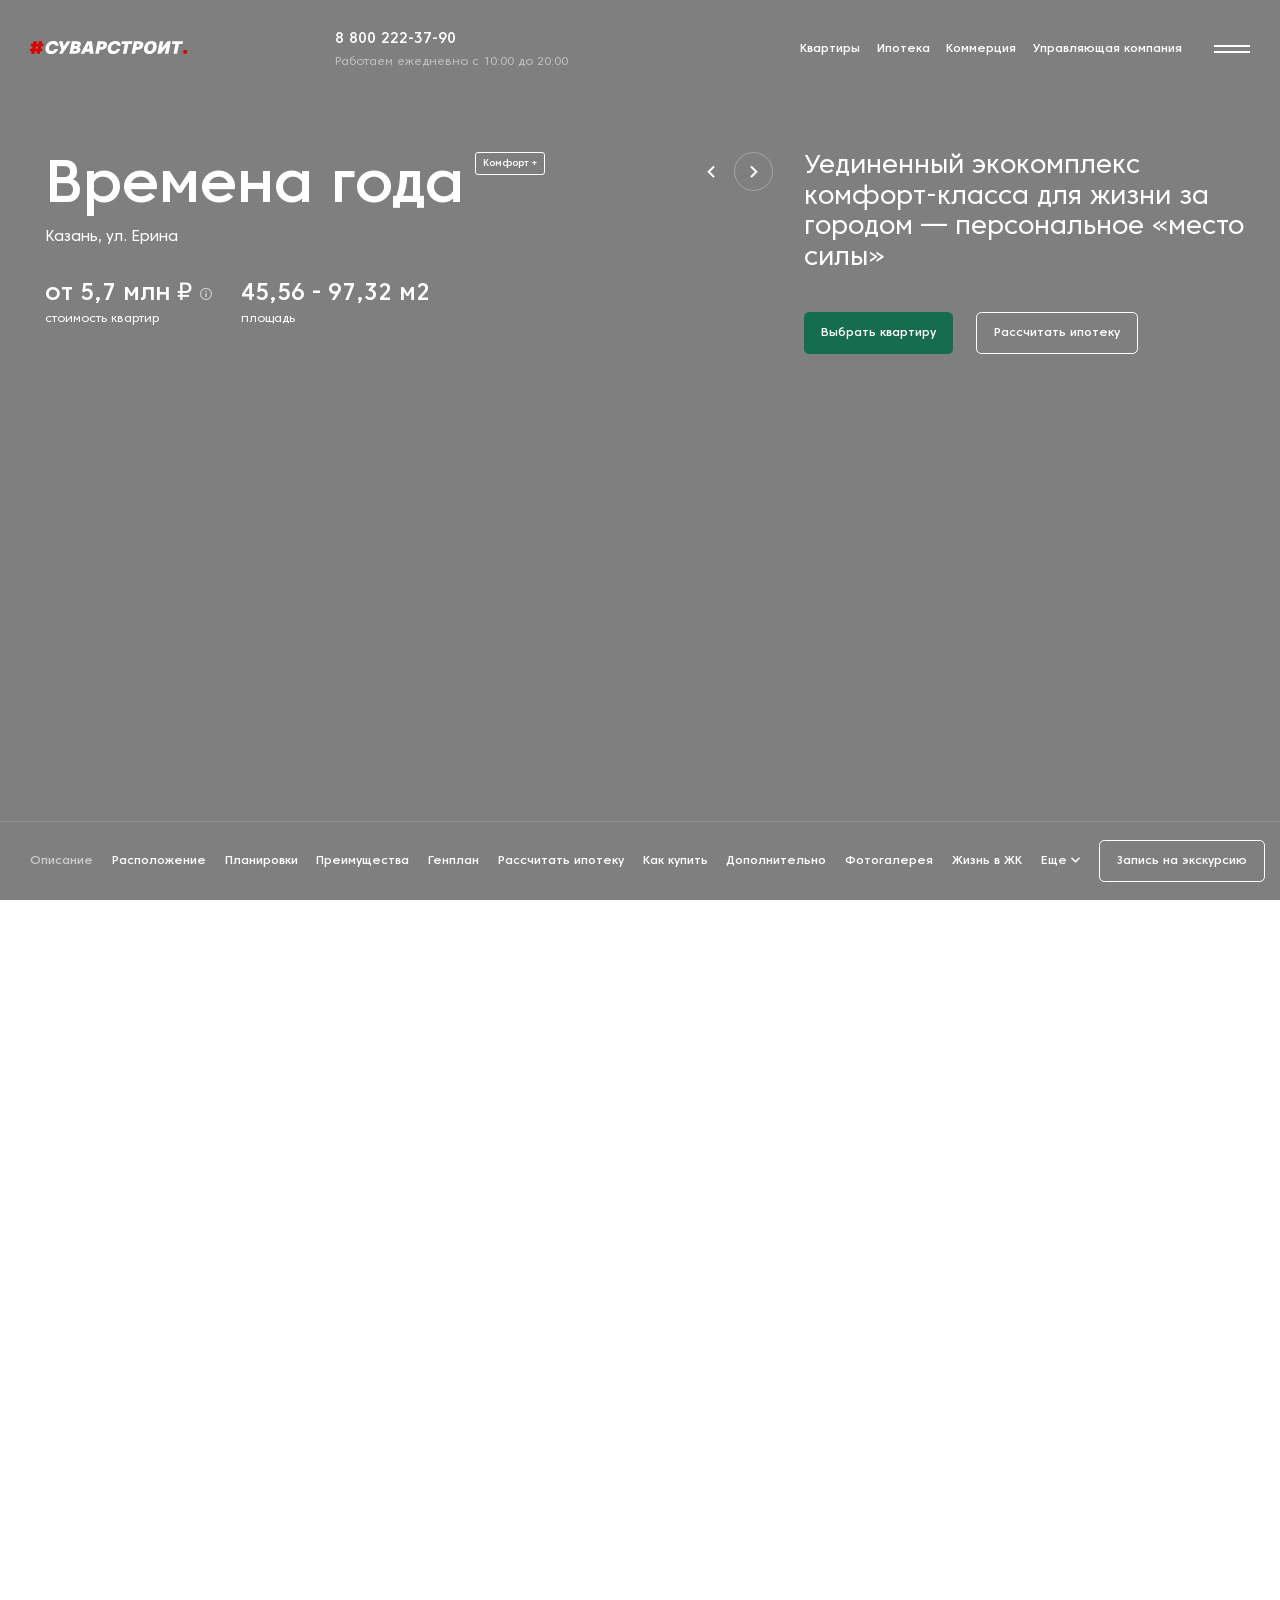
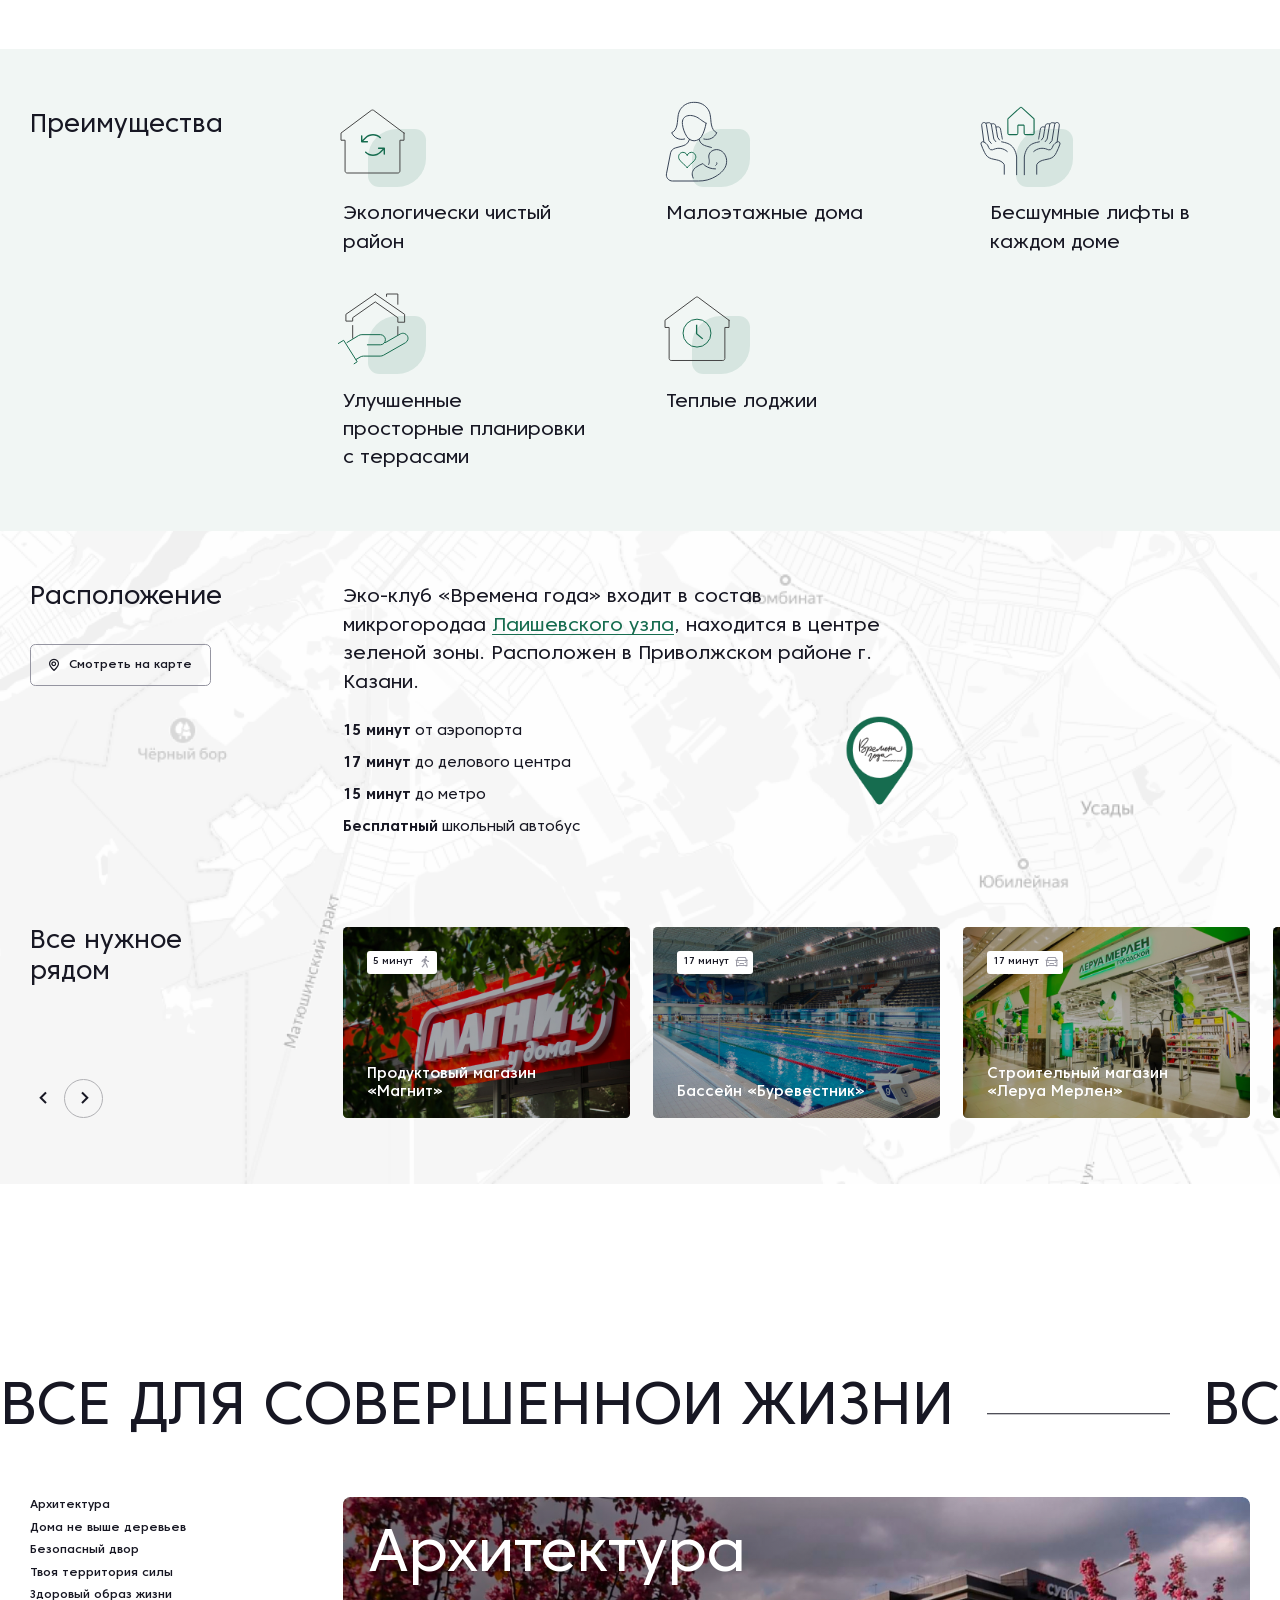
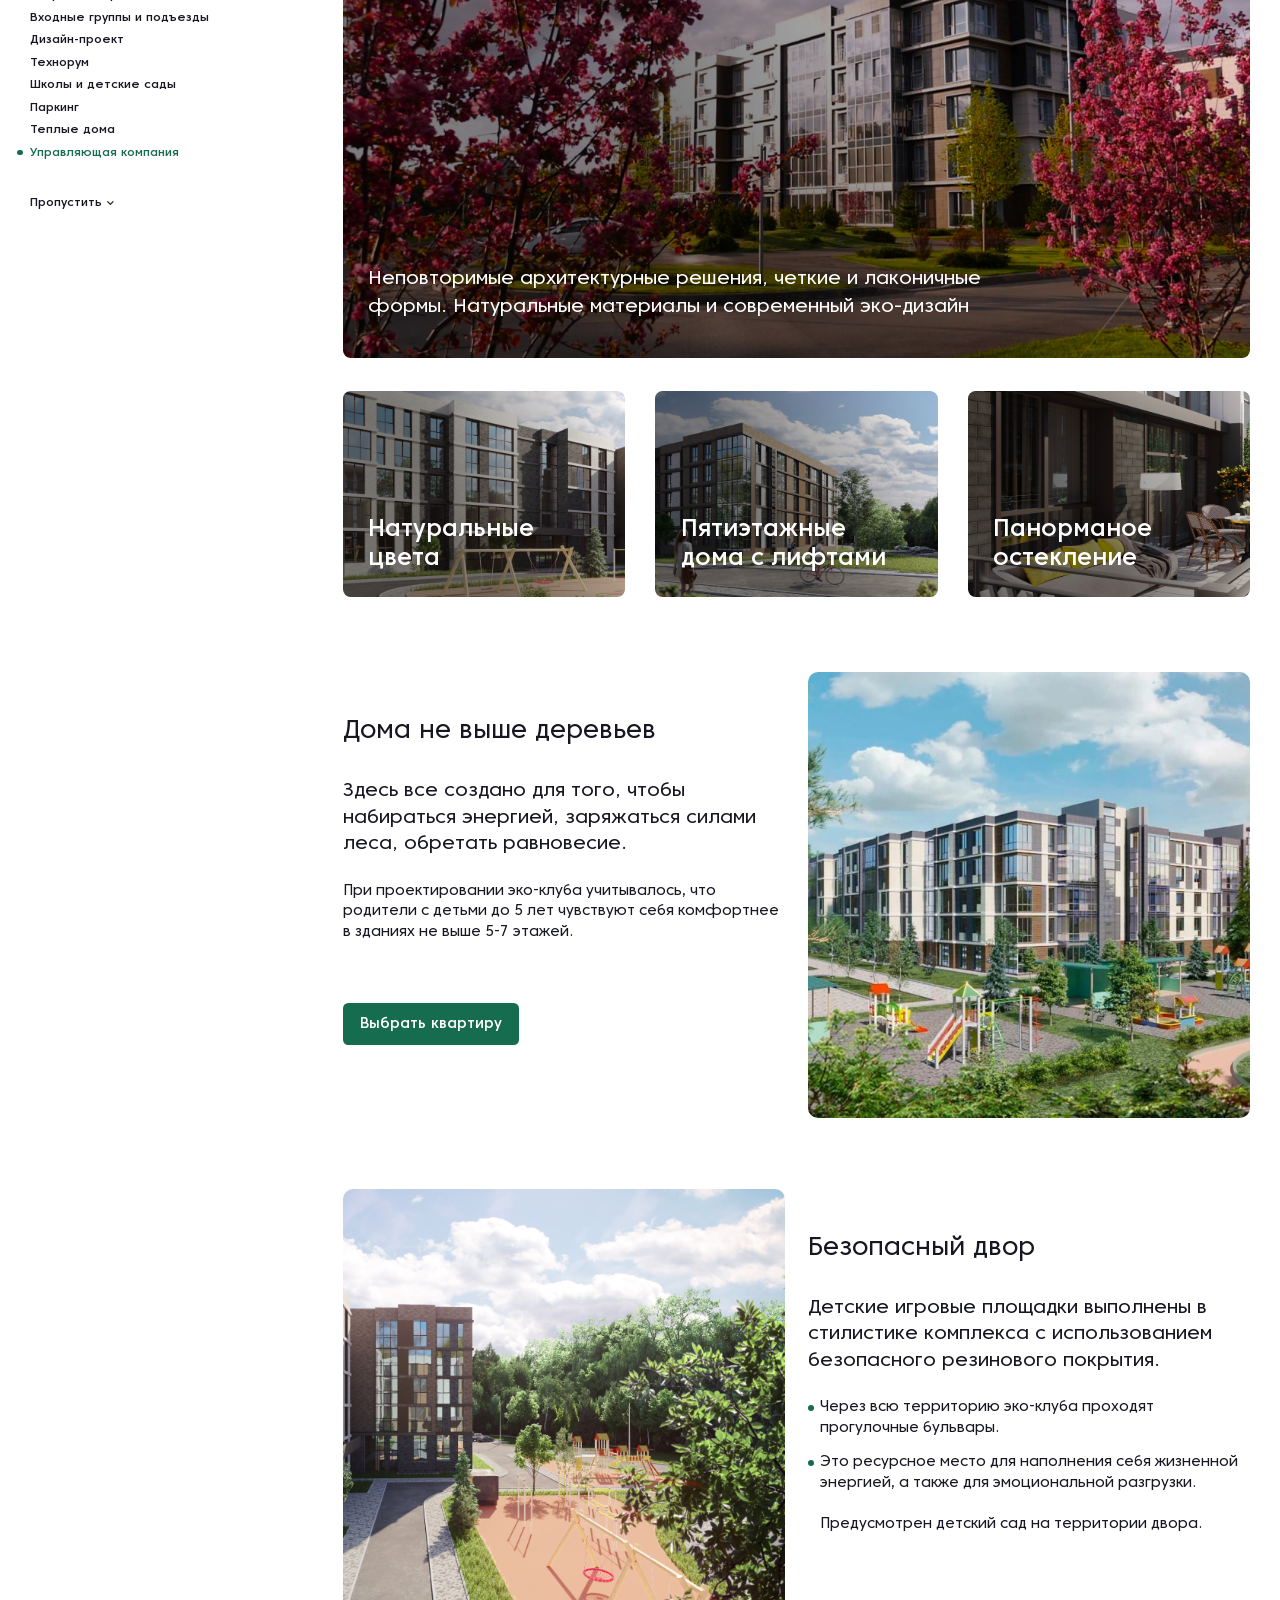
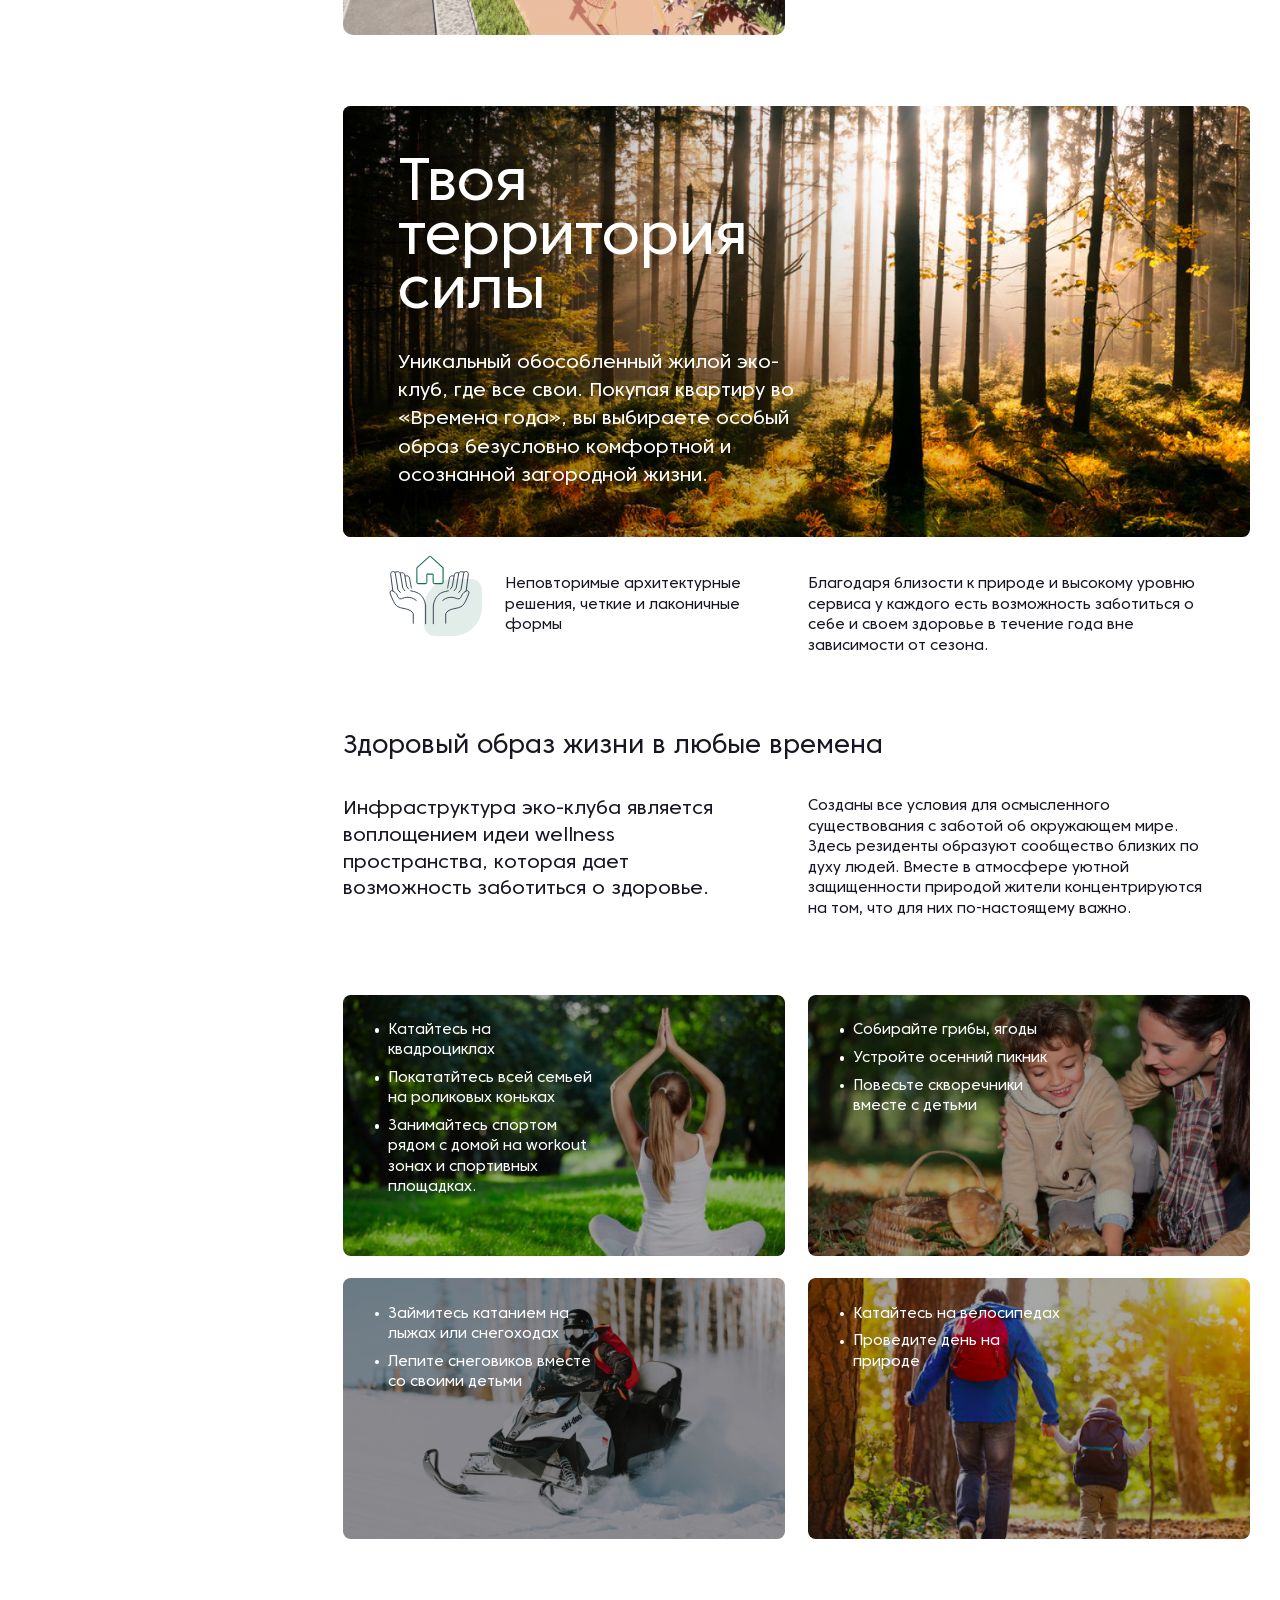
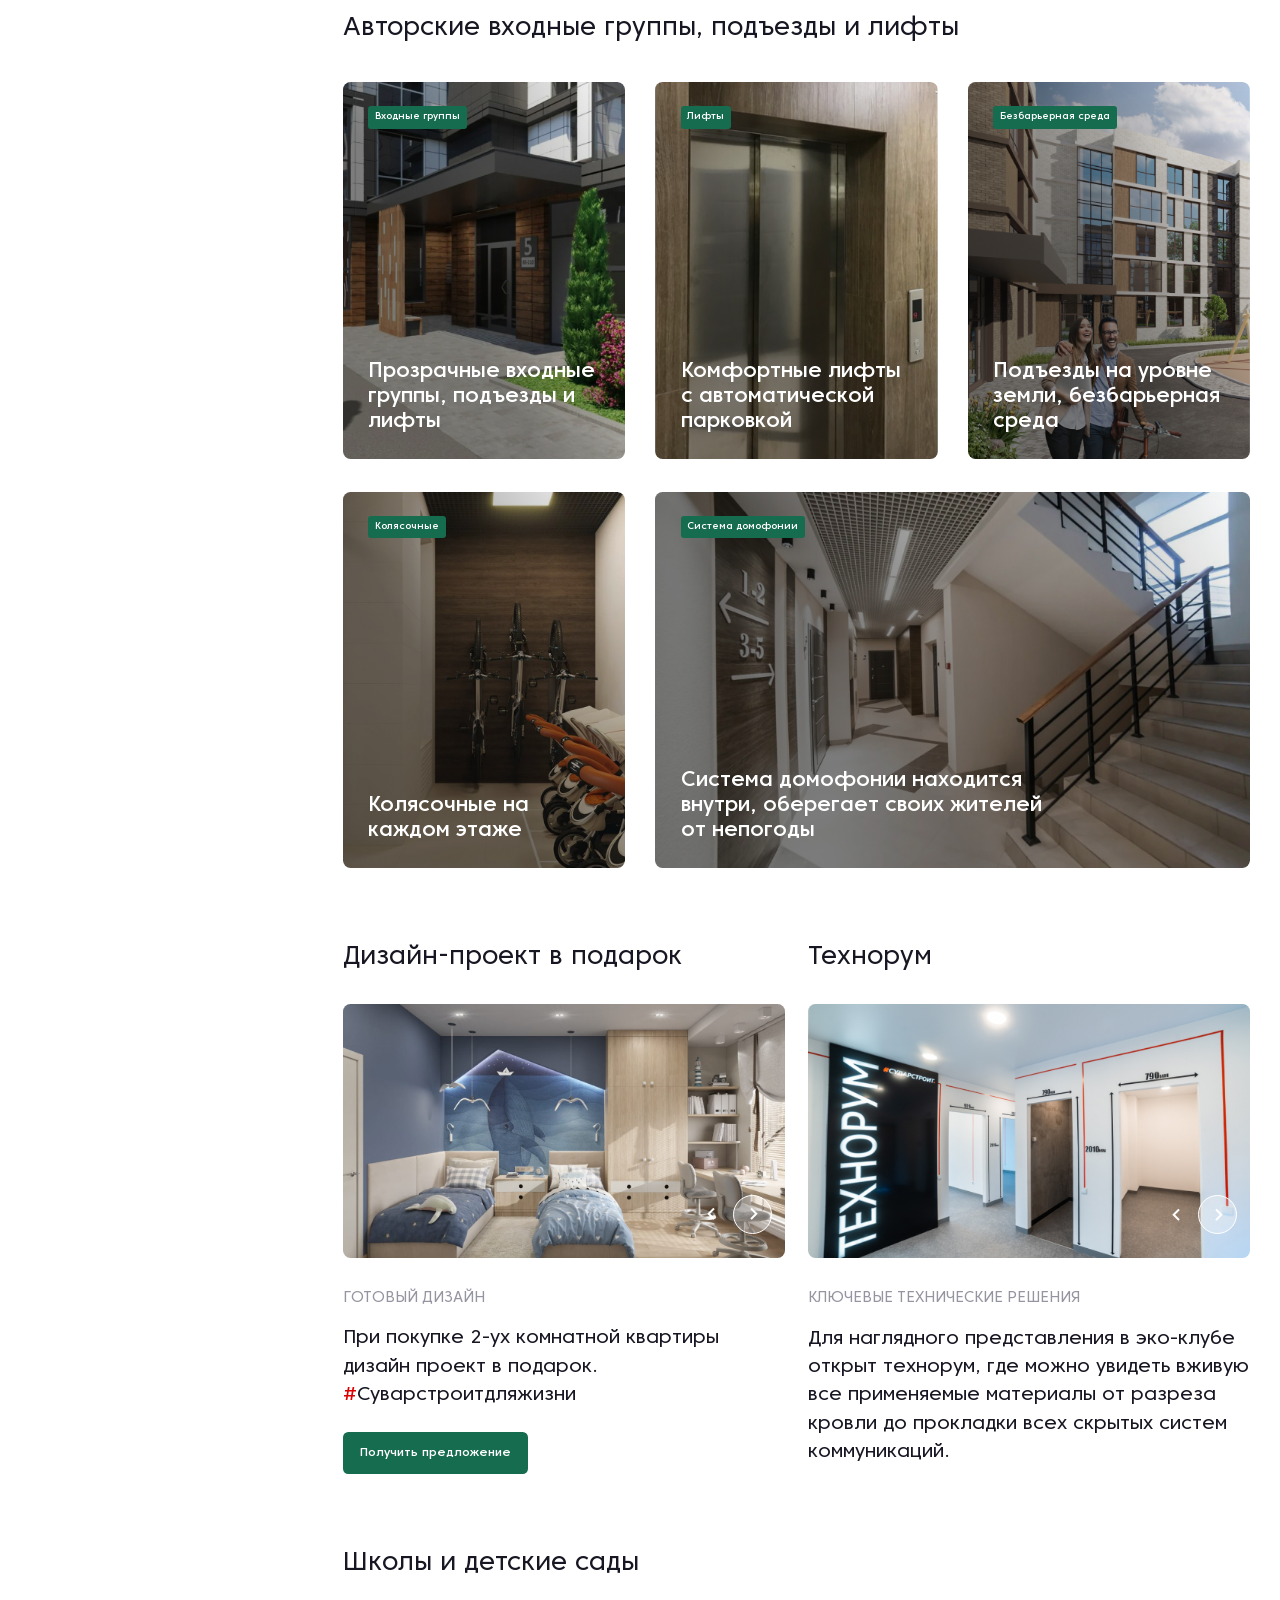
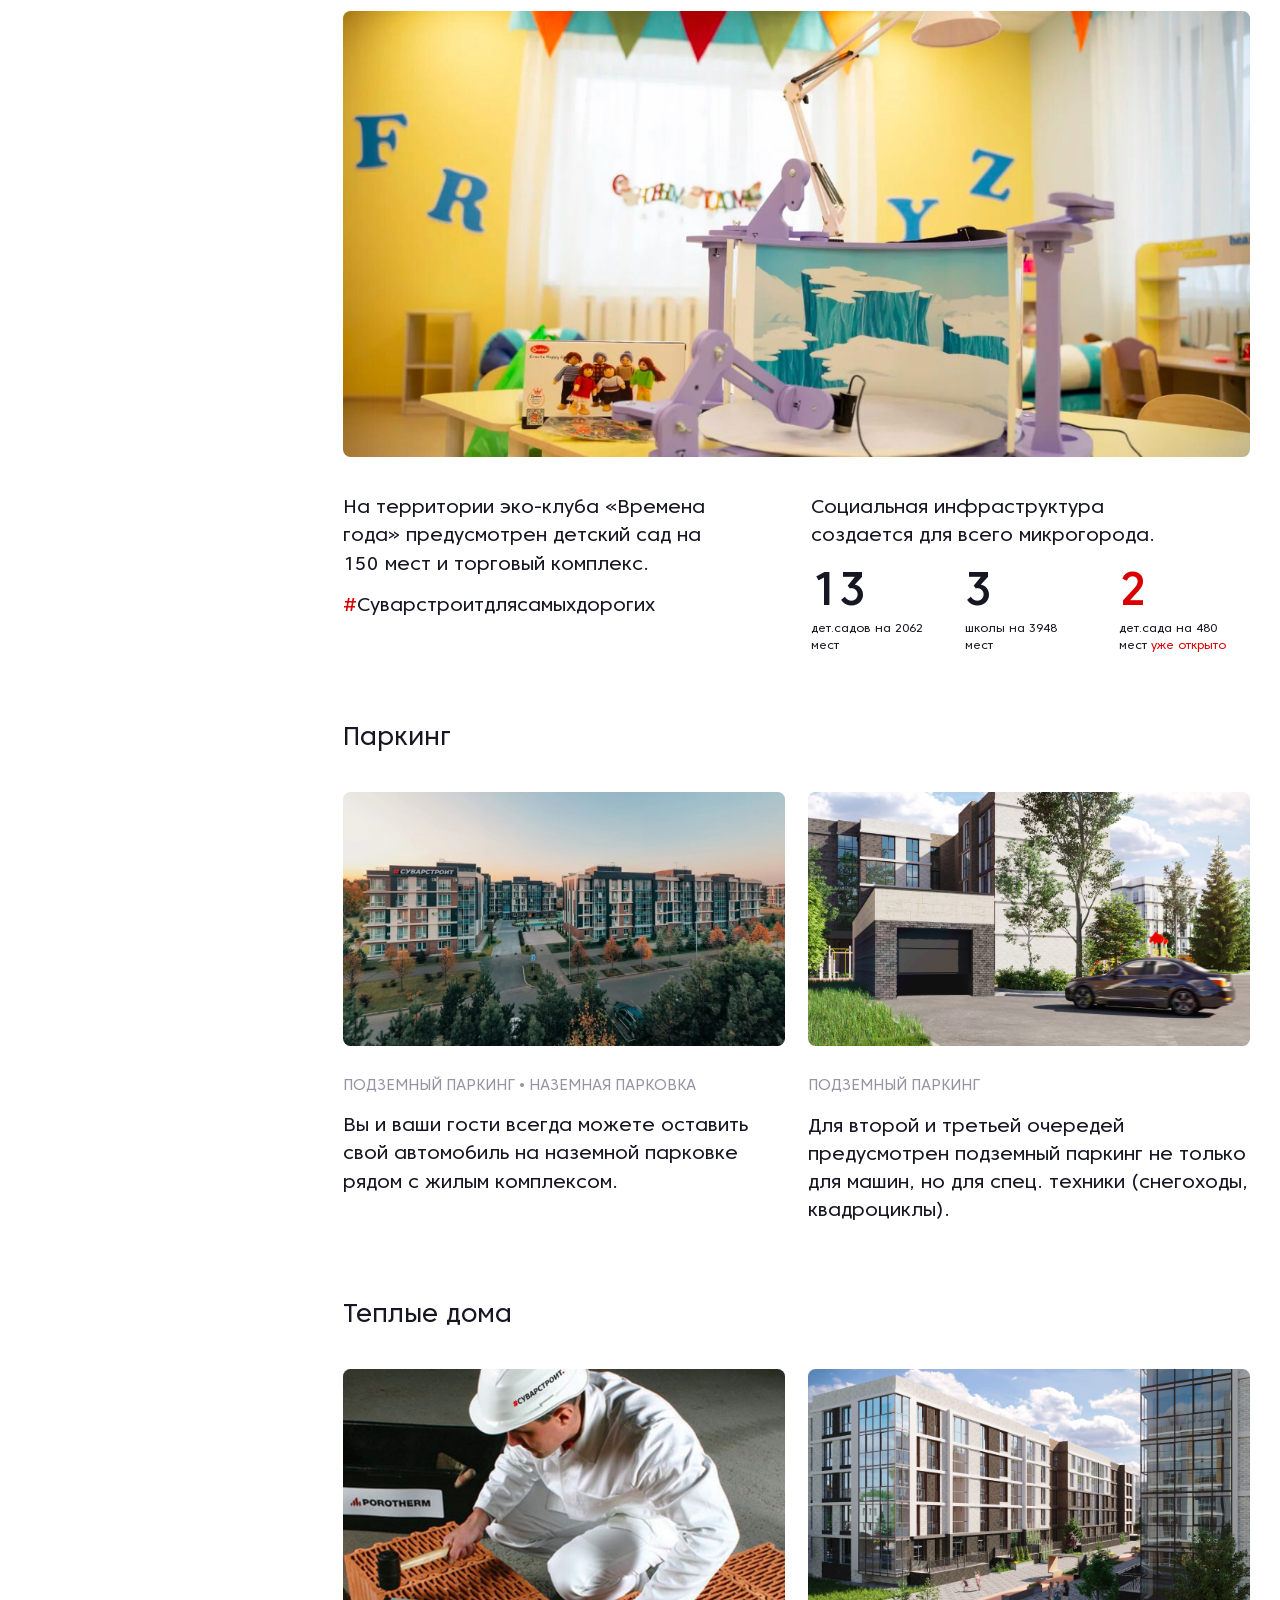
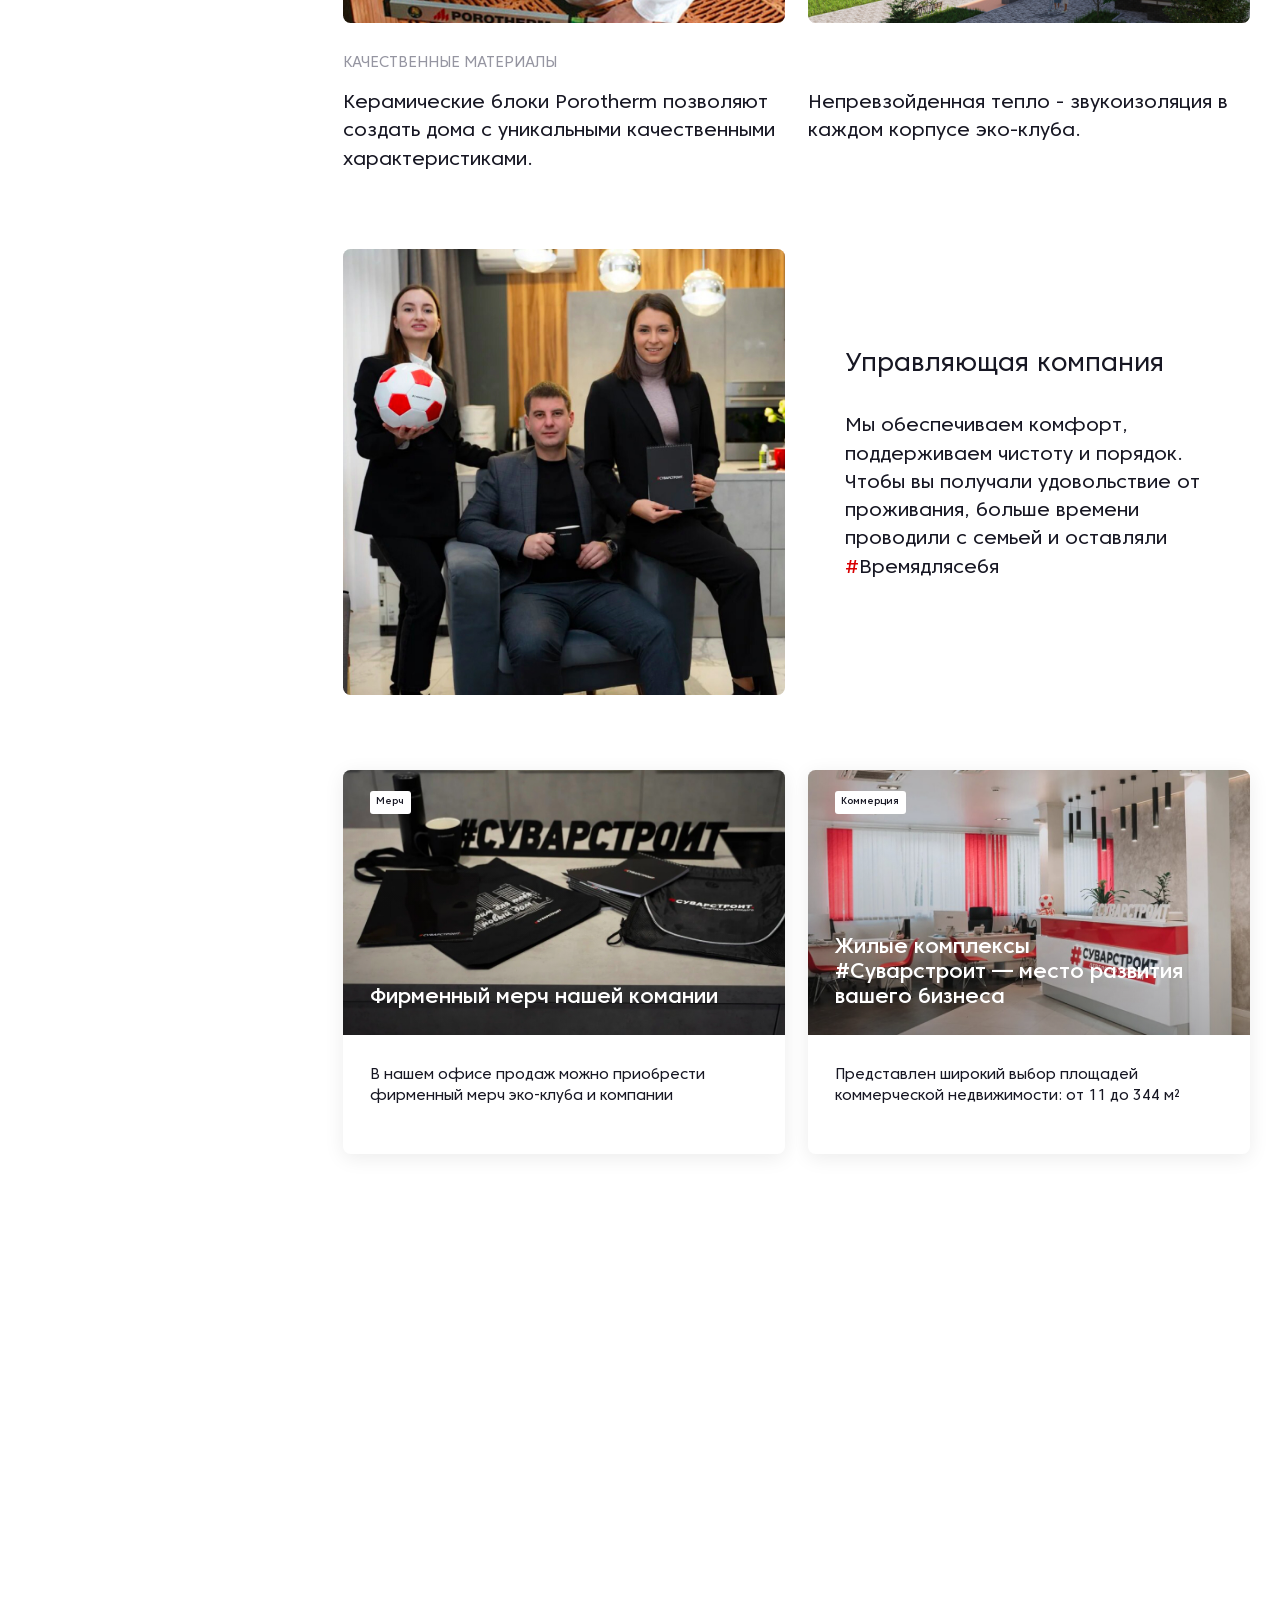
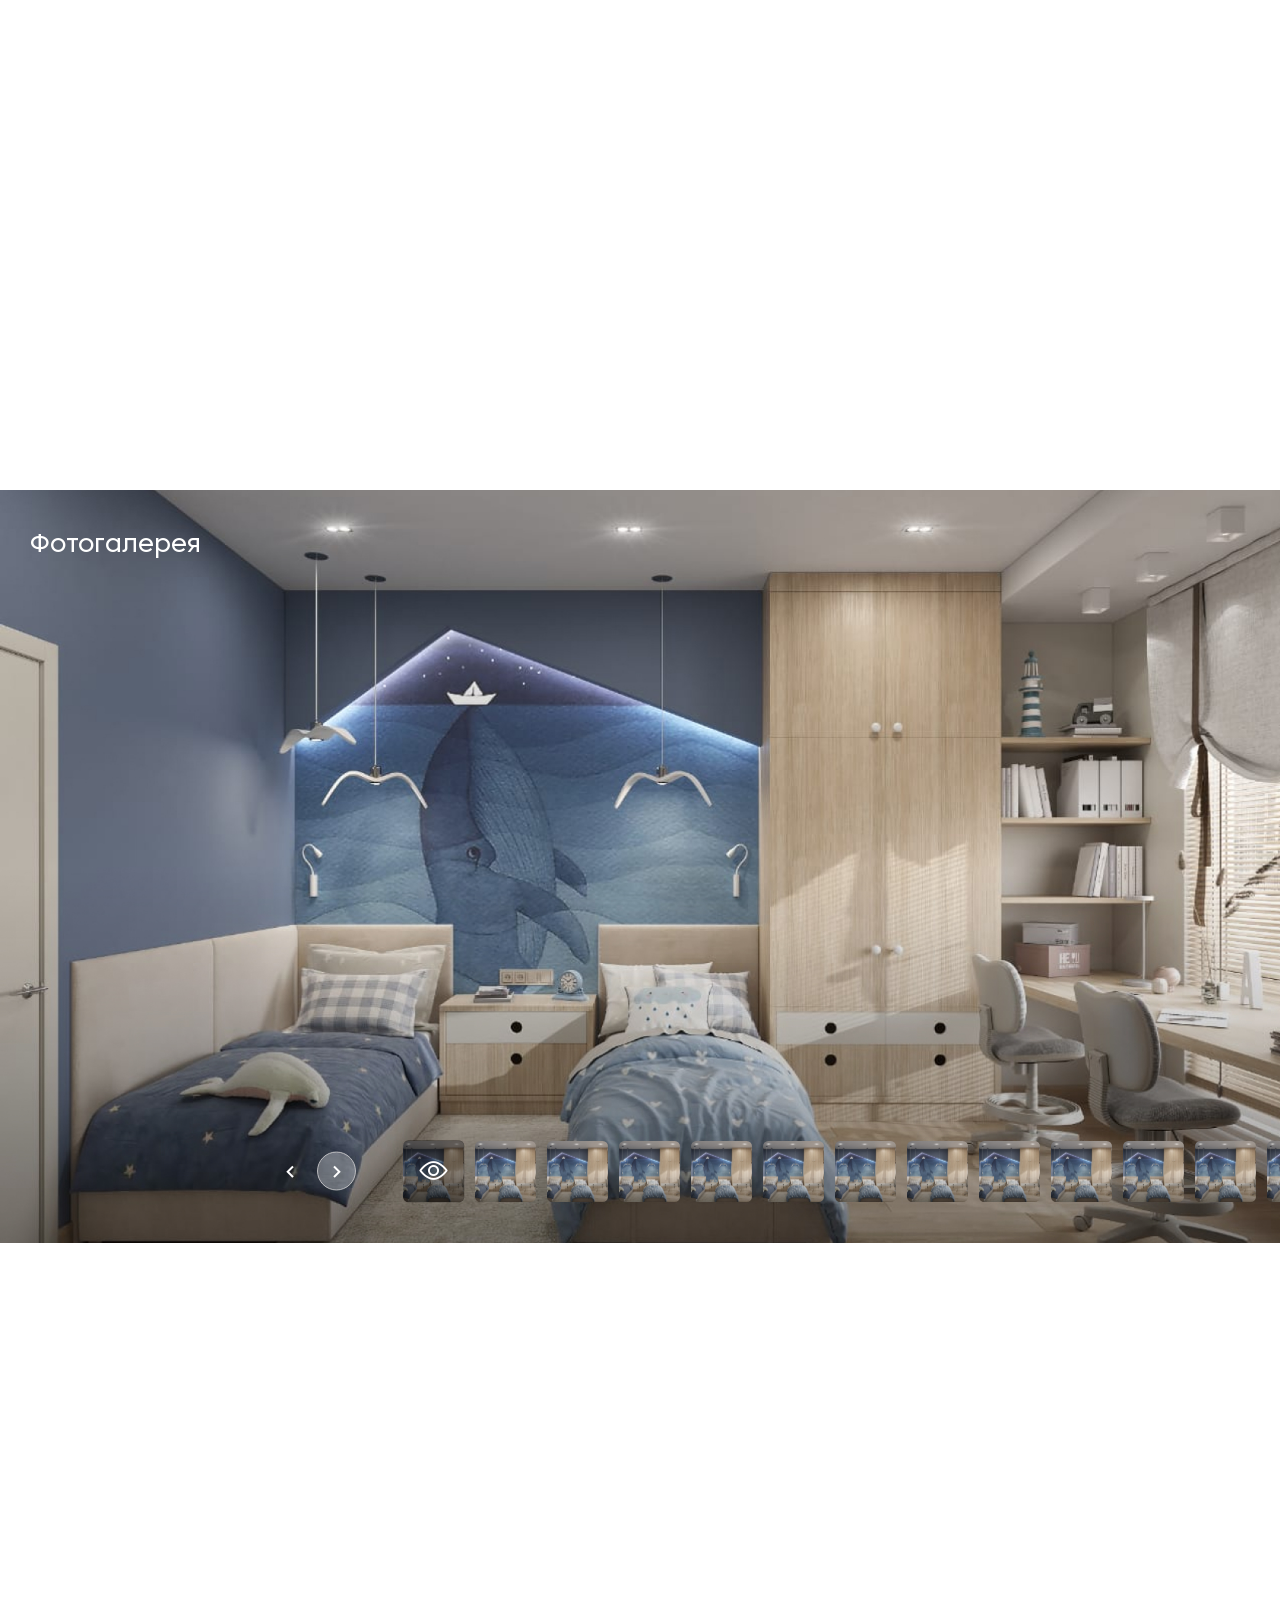
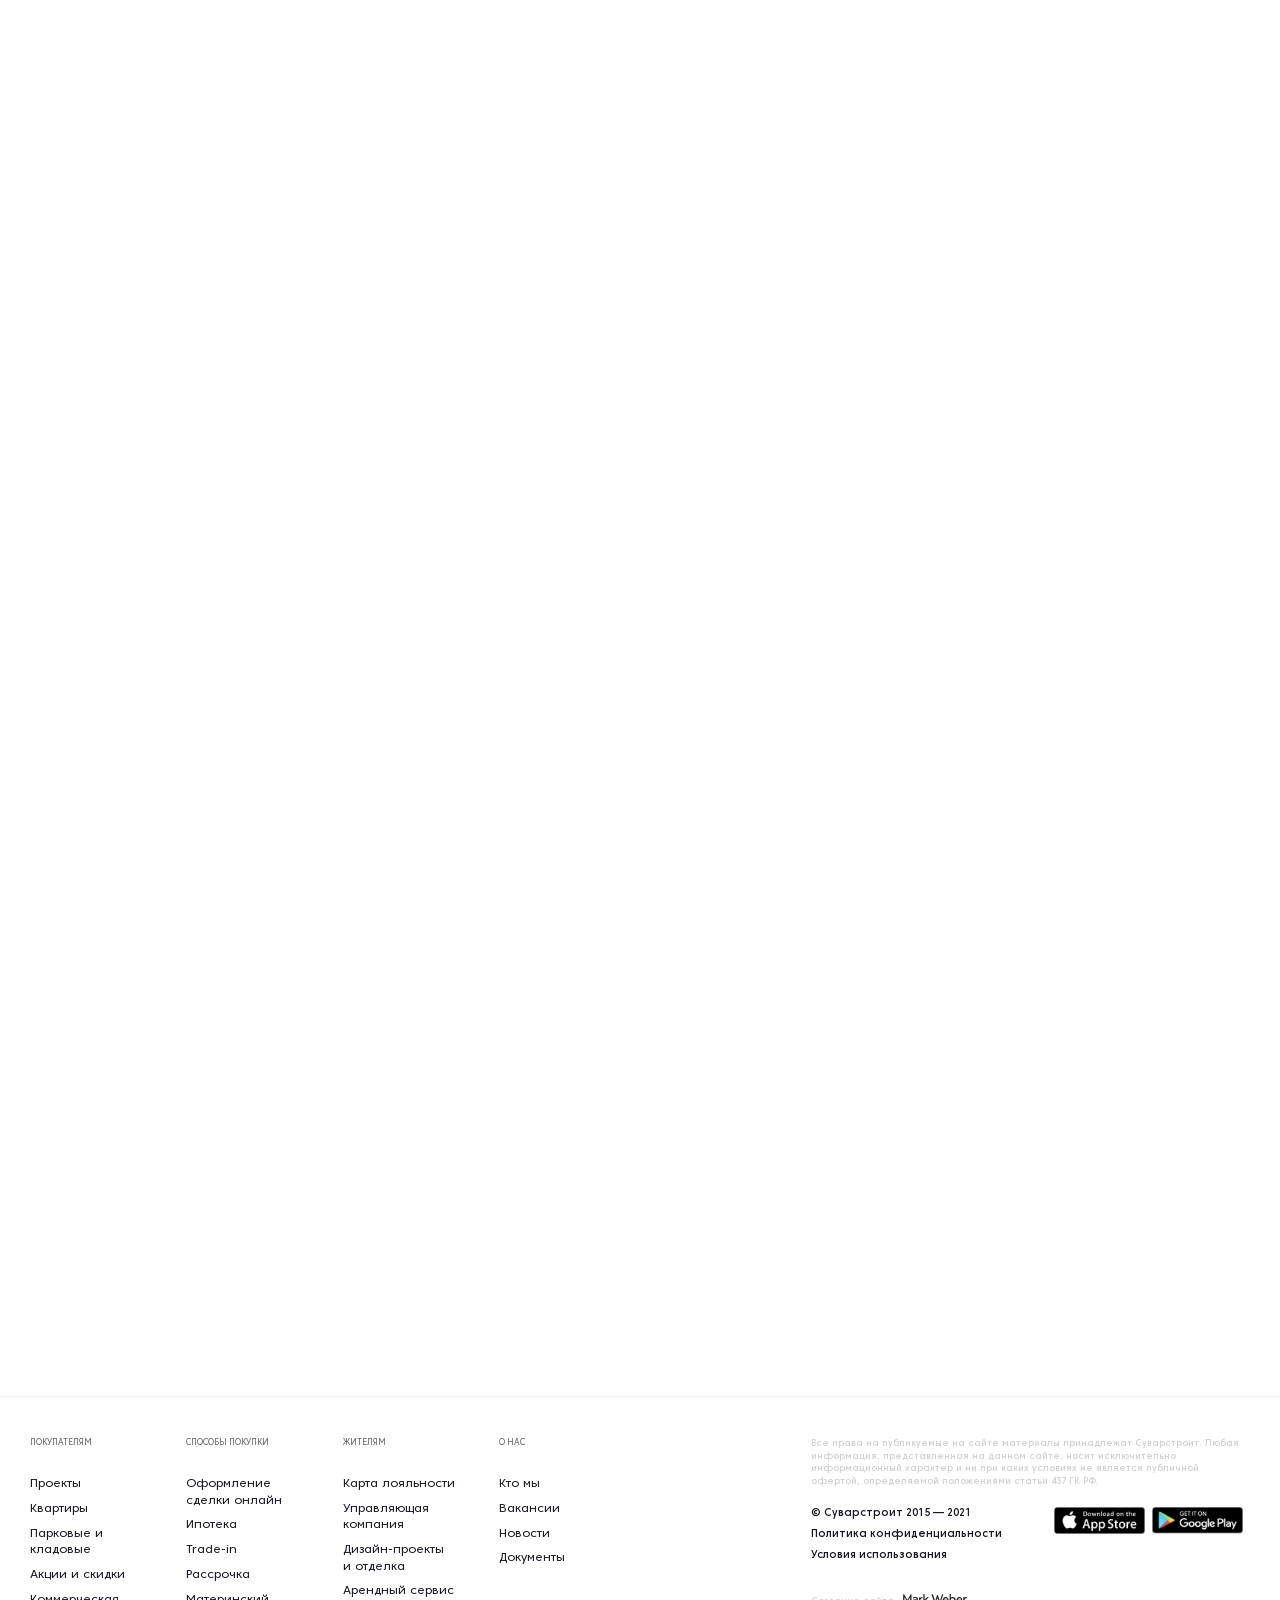
==== commit 8adc12ee: "меню" ====
--- a/app/residential-complex.html
+++ b/app/residential-complex.html
@@ -37,6 +37,94 @@
 
 <body>
 
+	<div class="menu">
+
+		<div class="menu-header">
+
+			<div class="container">
+
+				<div class="menu-header-logo">
+					<a href="#" class="logo">
+						<img src="img/logo.svg" alt="">
+					</a>
+				</div>
+
+				<div class="menu-header-close">
+					<a href="#" class="close-menu-btn">
+						<span class="icon-close-2"></span>
+					</a>
+				</div> 
+
+			</div>
+
+		</div>
+
+		<div class="menu-body">
+
+			<div class="menu-body-item">
+
+				<div class="menu-body-item-wrapper">
+					<nav class="menu-list-big">
+						<a href="#">Акции</a>
+						<a href="#">Выбор квартиры</a>
+						<a href="#">Для новоселов</a>
+						<a href="#">Коммерция</a>
+						<a href="#">Парковки</a>
+						<a href="#">Офисы продаж</a>
+					</nav>
+				</div>
+
+			</div>
+
+			<div class="menu-body-item">
+				<div class="menu-body-item-wrapper">
+					<div class="menu-body-item-title">О компании</div>
+					<nav class="menu-list">
+						<a href="#">Новости</a>
+						<a href="#">Агентствам недвижимости</a>
+						<a href="#">Вакансии</a>
+						<a href="#">Контакты</a>
+						<a href="#">Партнерам</a>
+						<a href="#">Страница для новосёлов</a>
+					</nav>
+				</div>
+			</div>
+
+			<div class="menu-body-item">
+				<div class="menu-body-item-wrapper">
+					<div class="menu-body-item-title">Жилые комплексы</div>
+					<nav class="menu-list">
+						<a href="#">Лаишевский узел</a>
+						<a href="#">Станция Спортивная</a>
+						<a href="#">Южный парк</a>
+						<a href="#">Времена года</a>
+						<a href="#">Манхэттен</a>
+						<a href="#">Столичный</a>
+						<a href="#">Залесный сити</a>
+						<a href="#">Сказочный лес</a>
+						<a href="#">Палитра</a>
+						<a href="#">Август Астры</a>
+					</nav>
+				</div>
+			</div>
+
+			<div class="menu-body-item">
+				<div class="menu-body-item-wrapper">
+					<div class="menu-body-item-title">Сервисы</div>
+					<nav class="menu-list">
+						<a href="#">Служба Заботы</a>
+						<a href="#">Чистовая отделка</a>
+						<a href="#">Арендный сервис</a>
+						<a href="#">Карта Лояльности</a>
+						<a href="#">Trade-In</a>
+					</nav>
+				</div>
+			</div>
+
+		</div>
+
+	</div>
+
 	<header class="header">
 		<div class="container">
 			
@@ -97,7 +185,7 @@
 		</div>
 	</header>
 
-	<div class="main-window animate">
+	<div class="main-window main-window--rescom animate">
 
 		<div class="main-banner-video">
 			<div class="main-banner-video-item active" data-mob-bg="img/main-banner-mob.jpg" style="display: block;">
@@ -225,13 +313,6 @@
 			</div>
 		</div>
 
-		<div class="main-window-search">
-			<div class="main-window-search-group">
-				<input type="text" class="form-control" value="Подобрать квартиру" readonly>
-				<span class="icon-search"></span>
-			</div>
-		</div>
-
 	</div>
 
 	<section class="s-small-stocks animate">
@@ -239,11 +320,11 @@
 			
 			<div class="small-stocks-row row">
 				
-				<div class="col-md-2">
+				<div class="col-sm-3">
 					<div class="small-stocks-title">Акции</div>
 				</div>
 
-				<div class="col-md-6">
+				<div class="col-sm-5">
 					<div class="small-stocks-slider">
 
 						<div class="small-stocks-item">
@@ -280,13 +361,13 @@
 			
 			<div class="row">
 				
-				<div class="col-md-2">
+				<div class="col-lg-2">
 					<div class="res-complex-logo">
 						<img src="img/composition-1.png" alt="">
 					</div>
 				</div>
 
-				<div class="col-md-6">
+				<div class="col-lg-6">
 					<div class="res-complex-descr-row">
 						<div class="row">
 							
@@ -340,6 +421,653 @@
 			</div>
 
 		</div>
+	</section>
+
+	<section class="s-rescom-advantages">
+		<div class="container">
+			
+			<div class="row">
+				
+				<div class="col-lg-2">
+					<div class="section-title">
+						<div class="h2">Преимущества</div>
+					</div>
+				</div>
+
+				<div class="col-lg-6">
+					
+					<div class="rescom-advantages-grid">
+						
+						<div class="rescom-advantages-item">
+							<div class="rescom-advantages-icon">
+								<svg xmlns="http://www.w3.org/2000/svg" width="65" height="65" viewBox="0 0 65 65" fill="none" class="img-to-svg">
+									<path d="M21.3225 33.2783C21.3199 33.2767 21.3174 33.2754 21.3148 33.2736C21.2367 33.2218 21.1698 33.1551 21.1178 33.0773C21.1162 33.075 21.1149 33.0723 21.1133 33.0698C21.0898 33.0337 21.0696 32.9956 21.0531 32.9558L21.0498 32.9468C21.0339 32.9073 21.0218 32.8665 21.0134 32.8248L21.0125 32.818C21.0043 32.7754 21.0001 32.7321 21 32.6887V27.0691C21 26.8828 21.0742 26.7042 21.2064 26.5724C21.3386 26.4407 21.5178 26.3667 21.7047 26.3667C21.8916 26.3667 22.0709 26.4407 22.2031 26.5724C22.3352 26.7042 22.4095 26.8828 22.4095 27.0691V30.9928L25.1932 28.2181C27.2653 26.1573 30.073 25 33.0001 25C35.9273 25 38.7349 26.1573 40.8071 28.2181C40.8725 28.2833 40.9244 28.3608 40.9599 28.446C40.9953 28.5312 41.0135 28.6226 41.0135 28.7148C41.0135 28.8071 40.9953 28.8984 40.9599 28.9836C40.9245 29.0689 40.8726 29.1463 40.8071 29.2116C40.7417 29.2768 40.664 29.3285 40.5785 29.3638C40.493 29.3991 40.4014 29.4173 40.3088 29.4173C40.2163 29.4173 40.1246 29.3992 40.0391 29.3639C39.9536 29.3286 39.8759 29.2768 39.8105 29.2116C38.0028 27.4139 35.5536 26.4044 33.0001 26.4044C30.4466 26.4044 27.9973 27.4139 26.1896 29.2116L23.406 31.9862H27.3426C27.5295 31.9862 27.7087 32.0602 27.8409 32.1919C27.9731 32.3236 28.0473 32.5023 28.0473 32.6886C28.0473 32.8749 27.9731 33.0536 27.8409 33.1853C27.7087 33.3171 27.5295 33.3911 27.3426 33.3911H21.7047C21.6612 33.3909 21.6178 33.3868 21.5751 33.3787C21.5727 33.3782 21.5705 33.3781 21.5682 33.3776C21.5264 33.3693 21.4855 33.3572 21.4459 33.3414C21.4428 33.3403 21.4398 33.3394 21.4368 33.3382C21.397 33.3217 21.3587 33.3017 21.3225 33.2782V33.2783ZM44.9875 39.1822C44.9872 39.1798 44.987 39.1776 44.9865 39.1754C44.9782 39.1337 44.966 39.0929 44.9502 39.0534C44.949 39.0504 44.9482 39.0473 44.9469 39.0444C44.9304 39.0046 44.9102 38.9664 44.8867 38.9304C44.8851 38.9279 44.8838 38.9253 44.8822 38.9229C44.8302 38.8451 44.7633 38.7783 44.6852 38.7265C44.6826 38.7248 44.6801 38.7235 44.6775 38.7218C44.6413 38.6984 44.603 38.6783 44.5632 38.6619L44.5543 38.6586C44.5146 38.6428 44.4735 38.6307 44.4316 38.6223L44.4253 38.6215C44.3824 38.6134 44.3389 38.6092 44.2953 38.609H38.6574C38.4705 38.609 38.2913 38.683 38.1591 38.8147C38.0269 38.9465 37.9527 39.1251 37.9527 39.3114C37.9527 39.4977 38.0269 39.6764 38.1591 39.8081C38.2913 39.9399 38.4705 40.0139 38.6574 40.0139H42.5939L39.8104 42.7885C38.0027 44.5861 35.5534 45.5957 32.9999 45.5957C30.4464 45.5957 27.9972 44.5861 26.1895 42.7885C26.057 42.6585 25.8783 42.586 25.6924 42.5867C25.5065 42.5875 25.3284 42.6614 25.197 42.7925C25.0655 42.9235 24.9913 43.101 24.9906 43.2863C24.9898 43.4716 25.0625 43.6497 25.1929 43.7818C27.2651 45.8426 30.0728 47 32.9999 47C35.9271 47 38.7348 45.8426 40.807 43.7818L43.5905 41.0073V44.931C43.5905 45.1173 43.6648 45.296 43.7969 45.4277C43.9291 45.5595 44.1084 45.6335 44.2953 45.6335C44.4822 45.6335 44.6614 45.5595 44.7936 45.4277C44.9258 45.296 45 45.1173 45 44.931V39.3114C44.9999 39.2681 44.9957 39.2248 44.9875 39.1822Z" fill="#D90002" class="replace-fill"></path>
+									<path d="M64 24.0569V31.2262H59.9355V61.9516C59.9355 62.4949 59.7213 63.0159 59.3402 63.4001C58.9591 63.7842 58.4422 64 57.9032 64H7.09677C6.55779 64 6.0409 63.7842 5.65978 63.4001C5.27866 63.0159 5.06452 62.4949 5.06452 61.9516V31.2262H1V24.0569L31.2908 1.40204C31.6407 1.14093 32.0646 1 32.5 1C32.9354 1 33.3593 1.14093 33.7092 1.40204L64 24.0569Z" stroke="#464646" stroke-linecap="round" stroke-linejoin="round"></path>
+								</svg>
+							</div>
+							<div class="rescom-advantages-title">Экологически чистый район </div>
+						</div>
+
+						<div class="rescom-advantages-item">
+							<div class="rescom-advantages-icon">
+								<svg xmlns="http://www.w3.org/2000/svg" width="63" height="82" viewBox="0 0 63 82" fill="none" class="img-to-svg">
+									<path d="M22.087 54.8218C22.087 54.8218 23.4202 51.7639 26.4597 51.9535C27.2548 52.0074 28.0225 52.2653 28.6888 52.7024C29.3552 53.1395 29.8976 53.7409 30.2637 54.4487C30.5631 55.0298 30.7398 55.6663 30.7829 56.3185C30.8261 56.9708 30.7347 57.625 30.5144 58.2404C30.3225 58.8119 30.0507 59.3534 29.7072 59.8488C29.5773 60.0403 29.4364 60.2241 29.2852 60.3993C28.2875 61.5076 27.2126 62.5437 26.0683 63.4999C26.0683 63.4999 22.8331 66.093 22.0748 67.8115C21.3226 66.093 18.0874 63.4999 18.0874 63.4999C16.9452 62.539 15.8742 61.4966 14.8827 60.3809C14.7298 60.2036 14.5892 60.0201 14.4546 59.8305C14.1107 59.3362 13.8408 58.7944 13.6535 58.2221C13.4341 57.6067 13.3427 56.953 13.3847 56.301C13.4268 55.649 13.6015 55.0125 13.8981 54.4303C14.2673 53.7212 14.8129 53.119 15.4824 52.682C16.1518 52.2449 16.9226 51.9877 17.7204 51.9352C20.7599 51.7517 22.087 54.8218 22.087 54.8218Z" stroke="#D90002" stroke-miterlimit="10" stroke-linecap="round" class="replace-stroke"></path>
+									<path d="M52.0052 62.4297C52.0052 62.4297 53.0877 63.7874 51.0267 65.1451" stroke="#344154" stroke-linecap="round" stroke-linejoin="round"></path>
+									<path d="M19.4939 38.4561C16.9084 39.1865 14.1443 38.9377 11.7308 37.7574C9.31717 36.5771 7.42361 34.5483 6.41248 32.0591C7.89599 31.4844 9.13732 30.4179 9.92899 29.0379C13.6412 23.1485 11.2439 14.8862 14.901 8.96015L14.9439 8.89287C16.3454 6.5994 18.3124 4.70434 20.6566 3.38932C23.0007 2.07429 25.6433 1.38338 28.3311 1.38281H30.0985C32.7849 1.38619 35.4256 2.07834 37.7683 3.39315C40.111 4.70796 42.0774 6.6015 43.4796 8.89287L43.5225 8.96015C47.1919 14.8862 44.7456 23.1485 48.4884 29.0379C49.2816 30.4166 50.5224 31.4827 52.0049 32.0591C50.9963 34.546 49.106 36.5736 46.6958 37.7539C44.2856 38.9341 41.5248 39.1842 38.9418 38.4561" stroke="#344154" stroke-miterlimit="10" stroke-linecap="round"></path>
+									<path d="M34.0554 38.7251C35.1562 41.3365 35.6577 43.9846 41.6817 45.7031C43.8711 46.3147 44.3542 46.4247 46.5742 47.0363" stroke="#344154" stroke-miterlimit="10" stroke-linecap="round"></path>
+									<path d="M41.2051 22.4635C40.5568 26.5794 38.7588 32.6217 36.5205 36.022C35.7434 37.2901 34.6603 38.3427 33.3706 39.0832C32.0808 39.8237 30.6257 40.2284 29.1388 40.2602V40.2602C27.653 40.2303 26.1985 39.8276 24.9087 39.0893C23.619 38.3509 22.5353 37.3004 21.7572 36.0343V36.0343C19.3847 32.3488 17.8637 28.1808 17.305 23.8335C15.8739 13.0026 27.4142 12.6968 34.4289 17.9502C34.4289 17.9502 38.7955 21.2649 41.2173 22.4758" stroke="#344154" stroke-miterlimit="10" stroke-linecap="round"></path>
+									<path d="M24.3499 38.7251C23.2613 41.3365 22.7537 43.9846 16.7297 45.6909C14.5403 46.3024 12.3326 46.914 10.1309 47.5256C8.99677 47.843 7.96184 48.4433 7.1232 49.2702C6.28455 50.0971 5.66967 51.1235 5.33622 52.253L1.11028 73.6579C0.939255 74.5508 0.967441 75.4704 1.19283 76.3512C1.41821 77.2319 1.83524 78.0521 2.41414 78.7531C2.99304 79.4541 3.71955 80.0186 4.54181 80.4065C5.36406 80.7943 6.26179 80.9959 7.17092 80.9967H33.5234C36.4859 81.0324 39.4403 80.6808 42.3117 79.9509C45.977 78.9736 49.4579 77.4035 52.6166 75.303C55.4553 73.5208 57.8921 71.1673 59.7719 68.3923C61.0166 66.503 61.7668 64.3315 61.9538 62.0768C62.1408 59.8222 61.7585 57.5567 60.8422 55.4882C59.8907 53.2542 58.2146 51.4058 56.0842 50.2409C54.6809 49.4868 53.1004 49.1245 51.5088 49.1923C49.9171 49.2601 48.3731 49.7555 47.0391 50.6262C43.4736 52.9746 43.7611 56.5951 44.1708 58.3626C44.1708 58.3626 45.131 61.4938 43.8345 64.1725" stroke="#344154" stroke-linecap="round" stroke-linejoin="round"></path>
+									<path d="M50.733 68.747C41.9448 68.7164 37.9574 63.3774 37.9574 63.3774C35.319 64.3563 32.835 65.7095 30.5818 67.3954C29.217 68.343 28.1833 69.6944 27.6261 71.2598C27.0689 72.8251 27.016 74.5257 27.4751 76.1225L28.2028 78.0062" stroke="#344154" stroke-linecap="round" stroke-linejoin="round"></path>
+								</svg>
+							</div>
+							<div class="rescom-advantages-title">Малоэтажные дома </div>
+						</div>
+
+						<div class="rescom-advantages-item">
+							<div class="rescom-advantages-icon">
+								<svg xmlns="http://www.w3.org/2000/svg" width="83" height="71" viewBox="0 0 83 71" fill="none" class="img-to-svg">
+									<path d="M5.90015 16.7523L8.49999 16.2392C8.84493 16.1657 9.20114 16.1626 9.54732 16.2299C9.8935 16.2973 10.2226 16.4338 10.5148 16.6313C10.807 16.8288 11.0563 17.0831 11.248 17.3792C11.4396 17.6753 11.5696 18.0069 11.6301 18.3544C12.2401 21.7752 13.6313 29.9283 14.1843 33.0697L16.1456 35.5841" stroke="#344154" stroke-miterlimit="10" stroke-linecap="round"></path>
+									<path d="M11.5504 17.596L12.9529 17.3167C13.2986 17.2432 13.6556 17.2402 14.0025 17.3079C14.3493 17.3756 14.679 17.5125 14.9717 17.7105C15.2644 17.9085 15.5142 18.1635 15.7062 18.4602C15.8981 18.757 16.0282 19.0894 16.0887 19.4376C16.847 23.7365 17.4172 27.7046 18.0728 31.1939L20.017 33.9306" stroke="#344154" stroke-miterlimit="10" stroke-linecap="round"></path>
+									<path d="M16.7557 20.7205L17.8675 20.5038C18.2124 20.4304 18.5686 20.4272 18.9148 20.4946C19.261 20.562 19.59 20.6985 19.8823 20.8959C20.1745 21.0934 20.4239 21.3478 20.6155 21.6438C20.8071 21.9399 20.9371 22.2716 20.9976 22.619C21.7616 26.9179 22.919 32.9956 22.919 32.9956" stroke="#344154" stroke-miterlimit="10" stroke-linecap="round"></path>
+									<path d="M27.9535 45.7553C26.0912 44.1012 23.7948 43.0142 21.3351 42.6222C18.8753 42.2303 16.3548 42.5498 14.0706 43.5431C13.6634 43.7412 13.2349 43.8923 12.7935 43.9935C9.68622 44.6093 9.09897 41.9923 8.18674 40.0025C7.37144 38.2351 5.6496 36.8497 3.71682 35.9203C3.38416 35.7534 3.0094 35.6893 2.64018 35.736C2.27096 35.7828 1.92399 35.9383 1.64341 36.1828C1.36283 36.4273 1.16132 36.7498 1.06453 37.1091C0.967749 37.4685 0.980065 37.8485 1.09989 38.2009C2.08358 41.1103 3.27442 43.9454 4.66327 46.6846C5.35335 48.2383 6.31917 49.6543 7.51398 50.8637C9.96558 53.093 13.4834 53.5491 16.7218 54.2333C19.9602 54.9174 23.4893 56.2344 24.8691 59.2448V69.0341" stroke="#344154" stroke-miterlimit="10" stroke-linecap="round"></path>
+									<path d="M22.1381 35.7891C26.2602 36.7754 31.2603 37.3798 34.5386 42.5965C36.1986 45.2646 37.2318 48.2744 37.5604 51.3995V69.5414" stroke="#344154" stroke-miterlimit="10" stroke-linecap="round"></path>
+									<path d="M3.92212 35.7896L1.69855 18.7993C1.6386 18.1728 1.81372 17.5462 2.18987 17.0415C2.56603 16.5368 3.11636 16.19 3.73396 16.0684V16.0684C4.0393 16.0069 4.35393 16.0078 4.65891 16.0711C4.96388 16.1344 5.25288 16.2588 5.50855 16.4367C5.76422 16.6146 5.98125 16.8423 6.14658 17.1063C6.31192 17.3703 6.42215 17.665 6.47063 17.9726L9.1788 34.6493L11.5506 37.4658" stroke="#344154" stroke-miterlimit="10" stroke-linecap="round"></path>
+									<path d="M77.0822 16.7523L74.4824 16.2392C74.1375 16.1657 73.7812 16.1626 73.4351 16.2299C73.0889 16.2973 72.7598 16.4338 72.4676 16.6313C72.1754 16.8288 71.926 17.0831 71.7344 17.3792C71.5428 17.6753 71.4128 18.0069 71.3523 18.3544C70.7422 21.7752 69.3511 29.9283 68.7981 33.0697L66.8368 35.5841" stroke="#344154" stroke-miterlimit="10" stroke-linecap="round"></path>
+									<path d="M71.4322 17.596L70.0296 17.3167C69.6839 17.2432 69.327 17.2402 68.9801 17.3079C68.6332 17.3756 68.3036 17.5125 68.0109 17.7105C67.7181 17.9085 67.4683 18.1635 67.2764 18.4602C67.0845 18.757 66.9544 19.0894 66.8939 19.4376C66.1356 23.7365 65.5654 27.7046 64.9097 31.1939L62.9656 33.9306" stroke="#344154" stroke-miterlimit="10" stroke-linecap="round"></path>
+									<path d="M66.2269 20.7205L65.0866 20.5038C64.7417 20.4304 64.3854 20.4272 64.0393 20.4946C63.6931 20.562 63.3641 20.6985 63.0719 20.8959C62.7797 21.0934 62.5303 21.3478 62.3386 21.6438C62.147 21.9399 62.017 22.2716 61.9565 22.619C61.1925 26.9179 60.0352 32.9956 60.0352 32.9956" stroke="#344154" stroke-miterlimit="10" stroke-linecap="round"></path>
+									<path d="M55.0465 45.7553C56.9088 44.1012 59.2052 43.0142 61.665 42.6222C64.1248 42.2303 66.6453 42.5498 68.9294 43.5431C69.3367 43.7412 69.7652 43.8923 70.2066 43.9935C73.3138 44.6093 73.9011 41.9923 74.8133 40.0025C75.6286 38.2351 77.3504 36.8497 79.2832 35.9203C79.6159 35.7534 79.9907 35.6893 80.3599 35.736C80.7291 35.7828 81.076 35.9383 81.3566 36.1828C81.6372 36.4273 81.8387 36.7498 81.9355 37.1091C82.0323 37.4685 82.02 37.8485 81.9001 38.2009C80.9165 41.1103 79.7256 43.9454 78.3368 46.6846C77.6467 48.2383 76.6809 49.6543 75.4861 50.8637C73.0344 53.093 69.5167 53.5491 66.2783 54.2333C63.0399 54.9174 59.5107 56.2344 58.131 59.2448V69.0341" stroke="#344154" stroke-miterlimit="10" stroke-linecap="round"></path>
+									<path d="M60.8449 35.7891C56.7228 36.7754 51.7227 37.3798 48.4443 42.5965C46.7843 45.2646 45.7512 48.2744 45.4226 51.3995V69.5414" stroke="#344154" stroke-miterlimit="10" stroke-linecap="round"></path>
+									<path d="M79.061 35.7894L81.2845 18.7992C81.3501 18.1673 81.1762 17.5338 80.7972 17.0239C80.4182 16.514 79.8617 16.1648 79.2377 16.0454V16.0454C78.9324 15.9839 78.6178 15.9849 78.3128 16.0482C78.0078 16.1115 77.7188 16.2358 77.4631 16.4137C77.2075 16.5916 76.9904 16.8194 76.8251 17.0834C76.6598 17.3473 76.5495 17.642 76.5011 17.9497L73.8043 34.6491L71.4325 37.4656" stroke="#344154" stroke-miterlimit="10" stroke-linecap="round"></path>
+									<path d="M53.9149 28.9998L46.7648 28.9989C46.212 28.9982 45.6821 28.7766 45.2913 28.3827C44.9004 27.9888 44.6806 27.4547 44.68 26.8977V19.6931C44.6799 19.6135 44.6485 19.5372 44.5926 19.4809C44.5368 19.4246 44.4611 19.393 44.3821 19.3929H39.6161C39.5372 19.393 39.4614 19.4246 39.4056 19.4809C39.3497 19.5372 39.3183 19.6135 39.3183 19.6931V26.8975C39.3176 27.4546 39.0978 27.9886 38.707 28.3825C38.3161 28.7765 37.7862 28.9981 37.2334 28.9988L30.0854 29C29.8116 29 29.5404 28.9457 29.2874 28.8401C29.0344 28.7346 28.8045 28.5798 28.6108 28.3847C28.4172 28.1895 28.2636 27.9579 28.1587 27.7029C28.0539 27.448 28 27.1747 28 26.8987V13.0212C28.0002 12.7284 28.061 12.439 28.1785 12.1712C28.296 11.9035 28.4676 11.6634 28.6824 11.4663L40.5964 0.54946C40.9794 0.196034 41.4807 0 42 0C42.5193 0 43.0188 0.196034 43.4018 0.54946L55.3176 11.4664C55.5323 11.6635 55.7039 11.9036 55.8214 12.1713C55.9389 12.439 55.9997 12.7285 56 13.0212V26.8987C56 27.456 55.7803 27.9905 55.3893 28.3845C54.9983 28.7786 54.4679 28.9998 53.9149 28.9998ZM39.6161 18.1922H44.3821C44.9349 18.1928 45.0181 18.2643 45.409 18.6582C45.7999 19.0522 45.7219 19.136 45.7225 19.6931L45.8714 27.4979C45.8716 27.5775 45.903 27.6537 45.9588 27.71C46.0147 27.7663 46.0904 27.7979 46.1693 27.7981L54.5106 27.7993C54.5896 27.7993 54.6654 27.7676 54.7213 27.7113C54.7771 27.655 54.8085 27.5787 54.8085 27.4991V12.5709C54.8085 12.5291 54.7997 12.4878 54.7829 12.4495C54.7662 12.4113 54.7416 12.377 54.711 12.3488L42.1996 0.831333C42.1448 0.780855 42.0733 0.752859 41.9991 0.752859C41.9249 0.752859 41.8534 0.780855 41.7986 0.831333L29.14 12.4989C29.1093 12.5271 29.0848 12.5614 29.068 12.5996C29.0512 12.6379 29.0426 12.6792 29.0426 12.721L29.1915 27.4991C29.1915 27.5787 29.2229 27.655 29.2787 27.7113C29.3346 27.7676 29.4104 27.7993 29.4894 27.7993L37.9778 27.7984C38.0568 27.7982 38.1325 27.7666 38.1883 27.7103C38.2442 27.654 38.2756 27.5778 38.2757 27.4982V19.6932C38.2763 19.1361 38.1983 19.0523 38.5892 18.6584C38.9801 18.2645 39.0633 18.1928 39.6161 18.1922Z" fill="#D60000" class="replace-fill"></path>
+								</svg>
+							</div>
+							<div class="rescom-advantages-title">Бесшумные лифты в каждом доме </div>
+						</div>
+
+						<div class="rescom-advantages-item">
+							<div class="rescom-advantages-icon">
+								<svg xmlns="http://www.w3.org/2000/svg" width="72" height="72" viewBox="0 0 72 72" fill="none" class="img-to-svg">
+									<path d="M48.4197 49.5479L63.4359 40.9221C64.597 40.2644 65.9702 40.09 67.2589 40.4364C68.5475 40.7829 69.6482 41.6225 70.3229 42.7737C70.9953 43.9407 71.178 45.3265 70.831 46.6278C70.484 47.9292 69.6355 49.04 68.4713 49.7172L46.5569 62.2043C45.5255 62.7934 44.3575 63.101 43.1698 63.0962H26.5617C25.3377 63.1004 24.1371 63.4317 23.0843 64.0559L19.0649 66.4833" stroke="#D90002" stroke-linecap="round" stroke-linejoin="round" class="replace-stroke"></path>
+									<path d="M30.355 51.8063H43.3389C44.6854 51.8033 45.976 51.2671 46.9281 50.3149C47.8803 49.3628 48.4165 48.0722 48.4195 46.7257V46.7257C48.4165 45.3791 47.8803 44.0886 46.9281 43.1364C45.976 42.1842 44.6854 41.648 43.3389 41.645H24.9357C23.6936 41.6433 22.475 41.9831 21.4131 42.6273L10.0325 49.5482" stroke="#D90002" stroke-linecap="round" stroke-linejoin="round" class="replace-stroke"></path>
+									<path d="M1 50.6776L6.64516 47.2905L20.1822 68.7421L16.8064 71.0002" stroke="#D90002" stroke-linejoin="round" class="replace-stroke"></path>
+									<path d="M38.2584 1L8.90356 21.3226V28.0967H15.6778V24.7097L38.2584 8.90322L60.839 24.7097V29.2258H67.6132V21.3226L38.2584 1Z" stroke="#464646" stroke-linecap="round" stroke-linejoin="round"></path>
+									<path d="M49.5482 3.25806V1H60.8385V11.1613" stroke="#464646" stroke-linecap="square" stroke-linejoin="round"></path>
+									<path d="M15.6771 45.0321V32.6128" stroke="#464646" stroke-linecap="square" stroke-linejoin="round"></path>
+									<path d="M60.8385 33.7422V41.6454" stroke="#464646" stroke-linecap="square" stroke-linejoin="round"></path>
+								</svg>
+							</div>
+							<div class="rescom-advantages-title">Улучшенные просторные планировки с террасами </div>
+						</div>
+
+						<div class="rescom-advantages-item">
+							<div class="rescom-advantages-icon">
+								<svg xmlns="http://www.w3.org/2000/svg" width="66" height="65" viewBox="0 0 66 65" fill="none" class="img-to-svg">
+									<path d="M65 24.2388V31.4646H60.871V62.4323C60.871 62.9798 60.6534 63.505 60.2663 63.8921C59.8791 64.2793 59.354 64.4968 58.8064 64.4968H7.19355C6.646 64.4968 6.12092 64.2793 5.73374 63.8921C5.34657 63.505 5.12903 62.9798 5.12903 62.4323V31.4646H1V24.2388L31.7716 1.40521C32.1271 1.14204 32.5577 1 33 1C33.4423 1 33.8729 1.14204 34.2284 1.40521L65 24.2388Z" stroke="#464646" stroke-linecap="round" stroke-linejoin="round"></path>
+									<circle cx="33" cy="37.1289" r="13.9516" stroke="#D90002" class="replace-stroke"></circle>
+									<path d="M38.2778 43.3227L31.9678 37.9371V28.8711H33.2674V37.3825L39.1936 42.4804L38.2778 43.3227Z" fill="#D90002" class="replace-fill"></path>
+								</svg>
+							</div>
+							<div class="rescom-advantages-title">Теплые лоджии  </div>
+						</div>
+
+					</div>
+
+				</div>
+
+			</div>
+
+		</div>
+	</section>
+
+	<section class="s-position" style="background-image: url(img/position-bg.png);">
+
+		<div class="container">
+
+			<div class="position-info">
+				<div class="row">
+
+					<div class="col-lg-2">
+
+						<div class="section-title">
+							<div class="h2">Расположение</div>
+							<a href="#" class="btn btn-border btn-icon" data-object-json=""><span class="icon-location-arrow"></span> Смотреть на карте</a>
+						</div>
+
+					</div>
+
+					<div class="col-lg-6">
+
+						<div class="position-info-content">
+							<p>Эко-клуб «Времена года» входит в состав микрогородаa <a href="#">Лаишевского узла</a>, находится в центре зеленой зоны. Расположен в Приволжском районе г. Казани.</p>
+							<ul>
+								<li><span>15 минут</span> от аэропорта</li>
+								<li><span>17 минут</span> до делового центра</li>
+								<li><span>15 минут</span> до метро</li>
+								<li><span>Бесплатный</span> школьный автобус</li>
+							</ul>
+						</div>
+
+					</div>
+
+				</div>
+			</div>
+
+			<div class="position-slider-wrapper">
+				<div class="row">
+
+					<div class="col-lg-2">
+						<div class="stocks-left">
+							<div class="section-title">
+								<div class="h2">Все нужное<br> рядом</div>
+							</div>
+							<div class="stocks-nav">
+								<div class="slider-nav-arrow slider-prev news-slider-arrow-prev">
+									<span class="icon-angle-left"></span>
+								</div>
+								<div class="slider-nav-arrow slider-next news-slider-arrow-next">
+									<span class="icon-angle-right"></span>
+									<svg class="progress-ring" width="39" height="39">
+										<circle class="progress-ring-circle" stroke-width="1" stroke="#171723" cx="19.5" cy="19.5" r="19" fill="transparent" />
+									</svg>
+								</div>
+							</div>
+						</div>
+					</div>
+
+					<div class="col-lg-6">
+						<div class="position-slider news-slider">
+							<div class="news-item">
+								<a href="#" class="news-item-link"></a>
+								<div class="news-img">
+									<img src="img/magnit.jpg" alt="">
+								</div>
+								<div class="stick">5 минут <span class="icon-human"></span></div>
+								<div class="h5">Продуктовый магазин «Магнит»</div>
+							</div>
+							<div class="news-item">
+								<a href="#" class="news-item-link"></a>
+								<div class="news-img">
+									<img src="img/burevestnik.jpg" alt="">
+								</div>
+								<div class="stick">17 минут <span class="icon-car"></span></div>
+								<div class="h5">Бассейн «Буревестник»</div>
+							</div>
+							<div class="news-item">
+								<a href="#" class="news-item-link"></a>
+								<div class="news-img">
+									<img src="img/lerua.jpg" alt="">
+								</div>
+								<div class="stick">17 минут <span class="icon-car"></span></div>
+								<div class="h5">Строительный магазин<br>«Леруа Мерлен»</div>
+							</div>
+							<div class="news-item">
+								<a href="#" class="news-item-link"></a>
+								<div class="news-img">
+									<img src="img/magnit.jpg" alt="">
+								</div>
+								<div class="stick">5 минут <span class="icon-human"></span></div>
+								<div class="h5">Продуктовый магазин «Магнит»</div>
+							</div>
+							<div class="news-item">
+								<a href="#" class="news-item-link"></a>
+								<div class="news-img">
+									<img src="img/burevestnik.jpg" alt="">
+								</div>
+								<div class="stick">17 минут <span class="icon-car"></span></div>
+								<div class="h5">Бассейн «Буревестник»</div>
+							</div>
+						</div>
+					</div>
+
+				</div>
+			</div>
+
+		</div>
+		
+	</section>
+
+	<section class="s-global-info">
+		
+		<div class="text-slider-wrapper">
+			<div class="text-slider">
+				<div class="text-slider-item">все для совершенной жизни</div>
+				<div class="text-slider-item">все для совершенной жизни</div>
+				<div class="text-slider-item">все для совершенной жизни</div>
+			</div>
+		</div>
+
+		<div class="global-info-navigation-block">
+			<div class="container">
+				<div class="row">
+					
+					<div class="col-lg-2">
+						
+						<div class="global-info-nav">
+							<a href="#s-1" class="global-info-nav-link active">Архитектура</a>
+							<a href="#s-2" class="global-info-nav-link">Дома не выше деревьев</a>
+							<a href="#s-3" class="global-info-nav-link">Безопасный двор</a>
+							<a href="#s-4" class="global-info-nav-link">Твоя территория силы</a>
+							<a href="#s-5" class="global-info-nav-link">Здоровый образ жизни</a>
+							<a href="#s-6" class="global-info-nav-link">Входные группы и подъезды</a>
+							<a href="#s-7" class="global-info-nav-link">Дизайн-проект</a>
+							<a href="#s-8" class="global-info-nav-link">Технорум</a>
+							<a href="#s-9" class="global-info-nav-link">Школы и детские сады</a>
+							<a href="#s-10" class="global-info-nav-link">Паркинг</a>
+							<a href="#s-11" class="global-info-nav-link">Теплые дома</a>
+							<a href="#s-12" class="global-info-nav-link">Управляющая компания</a>
+							<a href="#" class="global-info-nav-link skip">Пропустить <span class="icon-angle-down"></span></a>
+						</div>
+
+					</div>
+
+					<div class="col-lg-6">
+
+						<div class="block-info-grid">
+							
+							<div class="block-info big" id="s-1">
+								<div class="block-info-img">
+									<img src="img/block-info-img/1.jpg" alt="">
+								</div>
+								<div class="block-info-text">
+									<div class="h3">Архитектура</div>
+									<p>Неповторимые архитектурные решения, четкие и лаконичные формы. Натуральные материалы и современный эко-дизайн </p>
+								</div>
+							</div>
+
+							<div class="block-info">
+								<div class="block-info-img">
+									<img src="img/block-info-img/2.jpg" alt="">
+								</div>
+								<div class="block-info-text">
+									<div class="h3">Натуральные цвета</div>
+								</div>
+							</div>
+
+							<div class="block-info">
+								<div class="block-info-img">
+									<img src="img/block-info-img/3.jpg" alt="">
+								</div>
+								<div class="block-info-text">
+									<div class="h3">Пятиэтажные дома с лифтами</div>
+								</div>
+							</div>
+
+							<div class="block-info">
+								<div class="block-info-img">
+									<img src="img/block-info-img/4.jpg" alt="">
+								</div>
+								<div class="block-info-text">
+									<div class="h3">Панорманое остекление</div>
+								</div>
+							</div>
+
+						</div>
+
+						<div class="block-info-chess">
+							
+							<div class="block-info-chess-item" id="s-2">
+								
+								<div class="block-info-chess-item-text">
+									<div class="h2">Дома не выше деревьев</div>
+									<p class="big-text">Здесь все создано для того, чтобы набираться энергией, заряжаться силами леса, обретать равновесие.</p>
+									<p>При проектировании эко-клуба учитывалось, что родители с детьми до 5 лет чувствуют себя комфортнее в зданиях не выше 5-7 этажей.</p>
+									<a href="#" class="btn">Выбрать квартиру</a>
+								</div>
+
+								<div class="block-info-chess-item-img">
+									<img src="img/block-info-img/5.jpg" alt="">
+								</div>
+
+							</div>
+
+							<div class="block-info-chess-item" id="s-3">
+								
+								<div class="block-info-chess-item-text">
+									<div class="h2">Безопасный двор</div>
+									<p class="big-text">Детские игровые площадки выполнены в стилистике комплекса с использованием безопасного резинового покрытия.</p>
+									<ul>
+										<li>Через всю территорию эко-клуба проходят прогулочные бульвары.</li>
+										<li>Это ресурсное место для наполнения себя жизненной энергией, а также для эмоциональной разгрузки. <br><br>Предусмотрен детский сад на территории двора.</li>
+									</ul>
+								</div>
+
+								<div class="block-info-chess-item-img">
+									<img src="img/block-info-img/6.jpg" alt="">
+								</div>
+
+							</div>
+
+						</div>
+
+						<div class="block-info-big-banner" id="s-4">
+							<div class="block-info-big-banner-img">
+								<img src="img/block-info-img/7.jpg" alt="">
+							</div>
+							<div class="block-info-big-banner-text">
+								<div class="h1">Твоя территория силы</div>
+								<p>Уникальный обособленный жилой эко-клуб, где все свои. Покупая квартиру во «Времена года», вы выбираете особый образ безусловно комфортной и осознанной загородной жизни. </p>
+							</div>
+						</div>
+
+						<div class="block-info-leftright-text">
+							
+							<div class="block-info-leftright-text-col">
+								<div class="block-info-icontext">
+									<div class="rescom-advantages-icon">
+										<svg xmlns="http://www.w3.org/2000/svg" width="83" height="71" viewBox="0 0 83 71" fill="none" class="img-to-svg">
+											<path d="M5.90015 16.7523L8.49999 16.2392C8.84493 16.1657 9.20114 16.1626 9.54732 16.2299C9.8935 16.2973 10.2226 16.4338 10.5148 16.6313C10.807 16.8288 11.0563 17.0831 11.248 17.3792C11.4396 17.6753 11.5696 18.0069 11.6301 18.3544C12.2401 21.7752 13.6313 29.9283 14.1843 33.0697L16.1456 35.5841" stroke="#344154" stroke-miterlimit="10" stroke-linecap="round"></path>
+											<path d="M11.5504 17.596L12.9529 17.3167C13.2986 17.2432 13.6556 17.2402 14.0025 17.3079C14.3493 17.3756 14.679 17.5125 14.9717 17.7105C15.2644 17.9085 15.5142 18.1635 15.7062 18.4602C15.8981 18.757 16.0282 19.0894 16.0887 19.4376C16.847 23.7365 17.4172 27.7046 18.0728 31.1939L20.017 33.9306" stroke="#344154" stroke-miterlimit="10" stroke-linecap="round"></path>
+											<path d="M16.7557 20.7205L17.8675 20.5038C18.2124 20.4304 18.5686 20.4272 18.9148 20.4946C19.261 20.562 19.59 20.6985 19.8823 20.8959C20.1745 21.0934 20.4239 21.3478 20.6155 21.6438C20.8071 21.9399 20.9371 22.2716 20.9976 22.619C21.7616 26.9179 22.919 32.9956 22.919 32.9956" stroke="#344154" stroke-miterlimit="10" stroke-linecap="round"></path>
+											<path d="M27.9535 45.7553C26.0912 44.1012 23.7948 43.0142 21.3351 42.6222C18.8753 42.2303 16.3548 42.5498 14.0706 43.5431C13.6634 43.7412 13.2349 43.8923 12.7935 43.9935C9.68622 44.6093 9.09897 41.9923 8.18674 40.0025C7.37144 38.2351 5.6496 36.8497 3.71682 35.9203C3.38416 35.7534 3.0094 35.6893 2.64018 35.736C2.27096 35.7828 1.92399 35.9383 1.64341 36.1828C1.36283 36.4273 1.16132 36.7498 1.06453 37.1091C0.967749 37.4685 0.980065 37.8485 1.09989 38.2009C2.08358 41.1103 3.27442 43.9454 4.66327 46.6846C5.35335 48.2383 6.31917 49.6543 7.51398 50.8637C9.96558 53.093 13.4834 53.5491 16.7218 54.2333C19.9602 54.9174 23.4893 56.2344 24.8691 59.2448V69.0341" stroke="#344154" stroke-miterlimit="10" stroke-linecap="round"></path>
+											<path d="M22.1381 35.7891C26.2602 36.7754 31.2603 37.3798 34.5386 42.5965C36.1986 45.2646 37.2318 48.2744 37.5604 51.3995V69.5414" stroke="#344154" stroke-miterlimit="10" stroke-linecap="round"></path>
+											<path d="M3.92212 35.7896L1.69855 18.7993C1.6386 18.1728 1.81372 17.5462 2.18987 17.0415C2.56603 16.5368 3.11636 16.19 3.73396 16.0684V16.0684C4.0393 16.0069 4.35393 16.0078 4.65891 16.0711C4.96388 16.1344 5.25288 16.2588 5.50855 16.4367C5.76422 16.6146 5.98125 16.8423 6.14658 17.1063C6.31192 17.3703 6.42215 17.665 6.47063 17.9726L9.1788 34.6493L11.5506 37.4658" stroke="#344154" stroke-miterlimit="10" stroke-linecap="round"></path>
+											<path d="M77.0822 16.7523L74.4824 16.2392C74.1375 16.1657 73.7812 16.1626 73.4351 16.2299C73.0889 16.2973 72.7598 16.4338 72.4676 16.6313C72.1754 16.8288 71.926 17.0831 71.7344 17.3792C71.5428 17.6753 71.4128 18.0069 71.3523 18.3544C70.7422 21.7752 69.3511 29.9283 68.7981 33.0697L66.8368 35.5841" stroke="#344154" stroke-miterlimit="10" stroke-linecap="round"></path>
+											<path d="M71.4322 17.596L70.0296 17.3167C69.6839 17.2432 69.327 17.2402 68.9801 17.3079C68.6332 17.3756 68.3036 17.5125 68.0109 17.7105C67.7181 17.9085 67.4683 18.1635 67.2764 18.4602C67.0845 18.757 66.9544 19.0894 66.8939 19.4376C66.1356 23.7365 65.5654 27.7046 64.9097 31.1939L62.9656 33.9306" stroke="#344154" stroke-miterlimit="10" stroke-linecap="round"></path>
+											<path d="M66.2269 20.7205L65.0866 20.5038C64.7417 20.4304 64.3854 20.4272 64.0393 20.4946C63.6931 20.562 63.3641 20.6985 63.0719 20.8959C62.7797 21.0934 62.5303 21.3478 62.3386 21.6438C62.147 21.9399 62.017 22.2716 61.9565 22.619C61.1925 26.9179 60.0352 32.9956 60.0352 32.9956" stroke="#344154" stroke-miterlimit="10" stroke-linecap="round"></path>
+											<path d="M55.0465 45.7553C56.9088 44.1012 59.2052 43.0142 61.665 42.6222C64.1248 42.2303 66.6453 42.5498 68.9294 43.5431C69.3367 43.7412 69.7652 43.8923 70.2066 43.9935C73.3138 44.6093 73.9011 41.9923 74.8133 40.0025C75.6286 38.2351 77.3504 36.8497 79.2832 35.9203C79.6159 35.7534 79.9907 35.6893 80.3599 35.736C80.7291 35.7828 81.076 35.9383 81.3566 36.1828C81.6372 36.4273 81.8387 36.7498 81.9355 37.1091C82.0323 37.4685 82.02 37.8485 81.9001 38.2009C80.9165 41.1103 79.7256 43.9454 78.3368 46.6846C77.6467 48.2383 76.6809 49.6543 75.4861 50.8637C73.0344 53.093 69.5167 53.5491 66.2783 54.2333C63.0399 54.9174 59.5107 56.2344 58.131 59.2448V69.0341" stroke="#344154" stroke-miterlimit="10" stroke-linecap="round"></path>
+											<path d="M60.8449 35.7891C56.7228 36.7754 51.7227 37.3798 48.4443 42.5965C46.7843 45.2646 45.7512 48.2744 45.4226 51.3995V69.5414" stroke="#344154" stroke-miterlimit="10" stroke-linecap="round"></path>
+											<path d="M79.061 35.7894L81.2845 18.7992C81.3501 18.1673 81.1762 17.5338 80.7972 17.0239C80.4182 16.514 79.8617 16.1648 79.2377 16.0454V16.0454C78.9324 15.9839 78.6178 15.9849 78.3128 16.0482C78.0078 16.1115 77.7188 16.2358 77.4631 16.4137C77.2075 16.5916 76.9904 16.8194 76.8251 17.0834C76.6598 17.3473 76.5495 17.642 76.5011 17.9497L73.8043 34.6491L71.4325 37.4656" stroke="#344154" stroke-miterlimit="10" stroke-linecap="round"></path>
+											<path d="M53.9149 28.9998L46.7648 28.9989C46.212 28.9982 45.6821 28.7766 45.2913 28.3827C44.9004 27.9888 44.6806 27.4547 44.68 26.8977V19.6931C44.6799 19.6135 44.6485 19.5372 44.5926 19.4809C44.5368 19.4246 44.4611 19.393 44.3821 19.3929H39.6161C39.5372 19.393 39.4614 19.4246 39.4056 19.4809C39.3497 19.5372 39.3183 19.6135 39.3183 19.6931V26.8975C39.3176 27.4546 39.0978 27.9886 38.707 28.3825C38.3161 28.7765 37.7862 28.9981 37.2334 28.9988L30.0854 29C29.8116 29 29.5404 28.9457 29.2874 28.8401C29.0344 28.7346 28.8045 28.5798 28.6108 28.3847C28.4172 28.1895 28.2636 27.9579 28.1587 27.7029C28.0539 27.448 28 27.1747 28 26.8987V13.0212C28.0002 12.7284 28.061 12.439 28.1785 12.1712C28.296 11.9035 28.4676 11.6634 28.6824 11.4663L40.5964 0.54946C40.9794 0.196034 41.4807 0 42 0C42.5193 0 43.0188 0.196034 43.4018 0.54946L55.3176 11.4664C55.5323 11.6635 55.7039 11.9036 55.8214 12.1713C55.9389 12.439 55.9997 12.7285 56 13.0212V26.8987C56 27.456 55.7803 27.9905 55.3893 28.3845C54.9983 28.7786 54.4679 28.9998 53.9149 28.9998ZM39.6161 18.1922H44.3821C44.9349 18.1928 45.0181 18.2643 45.409 18.6582C45.7999 19.0522 45.7219 19.136 45.7225 19.6931L45.8714 27.4979C45.8716 27.5775 45.903 27.6537 45.9588 27.71C46.0147 27.7663 46.0904 27.7979 46.1693 27.7981L54.5106 27.7993C54.5896 27.7993 54.6654 27.7676 54.7213 27.7113C54.7771 27.655 54.8085 27.5787 54.8085 27.4991V12.5709C54.8085 12.5291 54.7997 12.4878 54.7829 12.4495C54.7662 12.4113 54.7416 12.377 54.711 12.3488L42.1996 0.831333C42.1448 0.780855 42.0733 0.752859 41.9991 0.752859C41.9249 0.752859 41.8534 0.780855 41.7986 0.831333L29.14 12.4989C29.1093 12.5271 29.0848 12.5614 29.068 12.5996C29.0512 12.6379 29.0426 12.6792 29.0426 12.721L29.1915 27.4991C29.1915 27.5787 29.2229 27.655 29.2787 27.7113C29.3346 27.7676 29.4104 27.7993 29.4894 27.7993L37.9778 27.7984C38.0568 27.7982 38.1325 27.7666 38.1883 27.7103C38.2442 27.654 38.2756 27.5778 38.2757 27.4982V19.6932C38.2763 19.1361 38.1983 19.0523 38.5892 18.6584C38.9801 18.2645 39.0633 18.1928 39.6161 18.1922Z" fill="#D60000" class="replace-fill"></path>
+										</svg>
+									</div>
+									<p>Неповторимые архитектурные решения, четкие и лаконичные формы</p>
+								</div>
+							</div>
+
+							<div class="block-info-leftright-text-col">
+								<p>Благодаря близости к природе и высокому уровню сервиса у каждого есть возможность заботиться о себе и своем здоровье в течение года вне зависимости от сезона.</p>
+							</div>
+
+						</div>
+
+						<div class="block-info-leftright-text" id="s-5">
+
+							<div class="block-info-title">
+								<div class="h2">Здоровый образ жизни в любые времена</div>
+							</div>
+							
+							<div class="block-info-leftright-text-col">
+								<p class="big-text">Инфраструктура эко-клуба является воплощением идеи wellness пространства, которая дает возможность заботиться о здоровье.</p>
+							</div>
+
+							<div class="block-info-leftright-text-col">
+								<p>Созданы все условия для осмысленного существования с заботой об окружающем мире. Здесь резиденты образуют сообщество близких по духу людей. Вместе в атмосфере уютной защищенности природой жители концентрируются на том, что для них по-настоящему важно.</p>
+							</div>
+
+						</div>
+
+						<div class="block-info-img-with-list-grid">
+							
+							<div class="block-info-img-with-list">
+								<div class="block-info-img-with-list-img">
+									<img src="img/block-info-img/8.jpg" alt="">
+								</div>
+								<div class="block-info-img-with-list-text">
+									<ul>
+										<li>Катайтесь на квадроциклах</li>
+										<li>Покататйтесь всей семьей на роликовых коньках </li>
+										<li>Занимайтесь спортом рядом с домой на workout зонах и спортивных площадках. </li>
+									</ul>
+								</div>
+							</div>
+
+							<div class="block-info-img-with-list">
+								<div class="block-info-img-with-list-img">
+									<img src="img/block-info-img/9.jpg" alt="">
+								</div>
+								<div class="block-info-img-with-list-text">
+									<ul>
+										<li>Собирайте грибы, ягоды</li>
+										<li>Устройте осенний пикник</li>
+										<li>Повесьте скворечники вместе с детьми</li>
+									</ul>
+								</div>
+							</div>
+
+							<div class="block-info-img-with-list">
+								<div class="block-info-img-with-list-img">
+									<img src="img/block-info-img/10.jpg" alt="">
+								</div>
+								<div class="block-info-img-with-list-text">
+									<ul>
+										<li>Займитесь катанием на лыжах или снегоходах</li>
+										<li>Лепите снеговиков вместе со своими детьми</li>
+									</ul>
+								</div>
+							</div>
+
+							<div class="block-info-img-with-list">
+								<div class="block-info-img-with-list-img">
+									<img src="img/block-info-img/11.jpg" alt="">
+								</div>
+								<div class="block-info-img-with-list-text">
+									<ul>
+										<li>Катайтесь на велосипедах</li>
+										<li>Проведите день на природе</li>
+									</ul>
+								</div>
+							</div>
+
+						</div>
+
+						<div class="block-info-title" id="s-6">
+							<div class="h2">Авторские входные группы, подъезды и лифты</div>
+						</div>
+
+						<div class="block-info-grid type-2">
+							
+							<div class="block-info type-2">
+								<div class="block-info-img">
+									<img src="img/block-info-img/12.jpg" alt="">
+								</div>
+								<div class="block-info-text">
+									<div class="stick accent">Входные группы</div>
+									<div class="h3">Прозрачные входные группы, подъезды и лифты</div>
+								</div>
+							</div>
+
+							<div class="block-info type-2">
+								<div class="block-info-img">
+									<img src="img/block-info-img/13.jpg" alt="">
+								</div>
+								<div class="block-info-text">
+									<div class="stick accent">Лифты</div>
+									<div class="h3">Комфортные лифты с автоматической парковкой</div>
+								</div>
+							</div>
+
+							<div class="block-info type-2">
+								<div class="block-info-img">
+									<img src="img/block-info-img/14.jpg" alt="">
+								</div>
+								<div class="block-info-text">
+									<div class="stick accent">Безбарьерная среда</div>
+									<div class="h3">Подъезды на уровне земли, безбарьерная среда</div>
+								</div>
+							</div>
+
+							<div class="block-info type-2">
+								<div class="block-info-img">
+									<img src="img/block-info-img/15.jpg" alt="">
+								</div>
+								<div class="block-info-text">
+									<div class="stick accent">Колясочные</div>
+									<div class="h3">Колясочные на каждом этаже</div>
+								</div>
+							</div>
+
+							<div class="block-info type-2 medium">
+								<div class="block-info-img">
+									<img src="img/block-info-img/16.jpg" alt="">
+								</div>
+								<div class="block-info-text">
+									<div class="stick accent">Система домофонии</div>
+									<div class="h3">Система домофонии находится внутри, оберегает своих жителей от непогоды</div>
+								</div>
+							</div>
+
+						</div>
+
+						<div class="block-info-img-with-list-grid type-3 no-auto-row">
+
+							<div class="block-info-type-3" id="s-7">
+								<div class="h2">Дизайн-проект в подарок</div>
+								<div class="block-info-type-3-img">
+									<img src="img/block-info-img/25.jpg" alt="">
+									<img src="img/block-info-img/25.jpg" alt="">
+									<img src="img/block-info-img/25.jpg" alt="">
+								</div>
+								<div class="block-info-type-3-text">
+									<div class="mute-text">Готовый дизайн</div>
+									<p>При покупке 2-ух комнатной квартиры дизайн проект в подарок.<br><span class="red">#</span>Cуварстроитдляжизни</p>
+									<a href="#" class="btn">Получить предложение</a>
+								</div>
+							</div>
+
+							<div class="block-info-type-3" id="s-8">
+								<div class="h2">Технорум</div>
+								<div class="block-info-type-3-img">
+									<img src="img/block-info-img/26.jpg" alt="">
+									<img src="img/block-info-img/26.jpg" alt="">
+									<img src="img/block-info-img/26.jpg" alt="">
+								</div>
+								<div class="block-info-type-3-text">
+									<div class="mute-text">Ключевые технические решения</div>
+									<p>Для наглядного представления в эко-клубе открыт технорум, где можно увидеть вживую все применяемые материалы от разреза кровли до прокладки всех скрытых систем коммуникаций.</p>
+								</div>
+							</div>
+
+						</div>
+
+						<div class="block-info-big" id="s-9">
+							<div class="h2">Школы и детские сады</div>
+							<img src="img/block-info-img/17.jpg" alt="">
+							<div class="block-info-big-text">
+								<div class="block-info-type-3-text">
+									<p>На территории эко-клуба «Времена года» предусмотрен детский сад на 150 мест и торговый комплекс.</p>
+									<p><span class="red">#</span>Cуварстроитдлясамыхдорогих</p>
+								</div>
+								<div class="block-info-type-3-text">
+									<p>Социальная инфраструктура создается для всего микрогорода.</p>
+									<div class="block-info-nmbrs">
+										<div class="block-info-nmbrs-item">
+											<div class="block-info-nmbrs-item-qnt">13</div>
+											<div class="block-info-nmbrs-item-title">дет.садов на 2062 мест</div>
+										</div>
+										<div class="block-info-nmbrs-item">
+											<div class="block-info-nmbrs-item-qnt">3</div>
+											<div class="block-info-nmbrs-item-title">школы на 3948 мест</div>
+										</div>
+										<div class="block-info-nmbrs-item">
+											<div class="block-info-nmbrs-item-qnt red">2</div>
+											<div class="block-info-nmbrs-item-title">дет.сада на 480 мест <span class="red">уже открыто</span></div>
+										</div>
+									</div>
+								</div>
+							</div>
+						</div>
+
+						<div class="block-info-title" id="s-10">
+							<div class="h2">Паркинг</div>
+						</div>
+
+						<div class="block-info-img-with-list-grid no-auto-row">
+
+							<div class="block-info-type-3">
+								<div class="block-info-type-3-img">
+									<img src="img/block-info-img/18.jpg" alt="">
+								</div>
+								<div class="block-info-type-3-text">
+									<div class="mute-text">Подземный паркинг • Наземная парковка</div>
+									<p>Вы и ваши гости всегда можете оставить свой автомобиль на наземной парковке рядом с жилым комплексом.</p>
+								</div>
+							</div>
+
+							<div class="block-info-type-3">
+								<div class="block-info-type-3-img">
+									<img src="img/block-info-img/19.jpg" alt="">
+								</div>
+								<div class="block-info-type-3-text">
+									<div class="mute-text">Подземный паркинг</div>
+									<p>Для второй и третьей очередей предусмотрен подземный паркинг не только для машин, но для спец. техники (снегоходы, квадроциклы).</p>
+								</div>
+							</div>
+
+						</div>
+
+						<div class="block-info-title" id="s-11">
+							<div class="h2">Теплые дома</div>
+						</div>
+
+						<div class="block-info-img-with-list-grid no-auto-row">
+
+							<div class="block-info-type-3">
+								<div class="block-info-type-3-img">
+									<img src="img/block-info-img/20.jpg" alt="">
+								</div>
+								<div class="block-info-type-3-text">
+									<div class="mute-text">КАЧЕСТВЕННЫЕ материалы</div>
+									<p>Керамические блоки Porotherm позволяют создать дома с уникальными качественными характеристиками.</p>
+								</div>
+							</div>
+
+							<div class="block-info-type-3">
+								<div class="block-info-type-3-img">
+									<img src="img/block-info-img/21.jpg" alt="">
+								</div>
+								<div class="block-info-type-3-text">
+									<div class="mute-text"> </div>
+									<p>Непревзойденная тепло - звукоизоляция в каждом корпусе эко-клуба.</p>
+								</div>
+							</div>
+
+						</div>
+
+						<div class="block-info-text-imgleft" id="s-12">
+							
+							<div class="block-info-text-imgleft-img">
+								<img src="img/block-info-img/22.jpg" alt="">
+							</div>
+
+							<div class="block-info-text-imgleft-text">
+								<div class="h2">Управляющая компания</div>
+								<p>Мы обеспечиваем комфорт, поддерживаем чистоту и порядок. Чтобы вы получали удовольствие от проживания, больше времени проводили с семьей и оставляли<br><span class="red">#</span>Времядлясебя</p>
+							</div>
+
+						</div>
+
+						<div class="block-info-img-with-list-grid type-4 no-auto-row">
+							
+							<div class="block-info-card">
+								<div class="block-info-card-header">
+									<div class="stick">Мерч</div>
+									<img src="img/block-info-img/23.jpg" alt="">
+									<div class="h3">Фирменный мерч нашей комании</div>
+								</div>
+								<div class="block-info-card-body">
+									<p>В нашем офисе продаж можно приобрести фирменный мерч эко-клуба и компании</p>
+								</div>
+							</div>
+
+							<div class="block-info-card">
+								<div class="block-info-card-header">
+									<div class="stick">Коммерция</div>
+									<img src="img/block-info-img/24.jpg" alt="">
+									<div class="h3">Жилые комплексы #Суварстроит — место развития вашего бизнеса</div>
+								</div>
+								<div class="block-info-card-body">
+									<p>Представлен широкий выбор площадей коммерческой недвижимости: от 11 до 344 м²</p>
+								</div>
+							</div>
+
+						</div>
+						
+					</div>
+
+				</div>
+			</div>
+		</div>
+
 	</section>
 
 	<section class="s-apartment-types animate">
@@ -513,6 +1241,17 @@
 												<li>Панорамное остекление</li>
 											</ul>
 											<a href="#" class="btn">Все варианты этого типа</a>
+											<div class="layout-investments">
+												<div class="h6">Инвестиционная привлекательность</div>
+												<p>Цена на эту квартиру за 11 месяцев выросла на</p>
+												<div class="layout-investments-footer">
+													<div class="layout-investments-price">
+														<div class="layout-investments-price-res">1 752 424 ₽</div>
+														<div class="layout-investments-price-percent">+77,89%</div>
+													</div>
+													<a href="#" class="layout-investments-link"></a>
+												</div>
+											</div>
 										</div>
 										<div class="layout-info" data-info="2">
 											<div class="layout-info-list">
@@ -530,6 +1269,17 @@
 												<li>Панорамное остекление</li>
 											</ul>
 											<a href="#" class="btn">Все варианты этого типа</a>
+											<div class="layout-investments">
+												<div class="h6">Инвестиционная привлекательность</div>
+												<p>Цена на эту квартиру за 11 месяцев выросла на</p>
+												<div class="layout-investments-footer">
+													<div class="layout-investments-price">
+														<div class="layout-investments-price-res">1 752 424 ₽</div>
+														<div class="layout-investments-price-percent">+77,89%</div>
+													</div>
+													<a href="#" class="layout-investments-link"></a>
+												</div>
+											</div>
 										</div>
 										<div class="layout-info" data-info="3">
 											<div class="layout-info-list">
@@ -547,6 +1297,17 @@
 												<li>Панорамное остекление</li>
 											</ul>
 											<a href="#" class="btn">Все варианты этого типа</a>
+											<div class="layout-investments">
+												<div class="h6">Инвестиционная привлекательность</div>
+												<p>Цена на эту квартиру за 11 месяцев выросла на</p>
+												<div class="layout-investments-footer">
+													<div class="layout-investments-price">
+														<div class="layout-investments-price-res">1 752 424 ₽</div>
+														<div class="layout-investments-price-percent">+77,89%</div>
+													</div>
+													<a href="#" class="layout-investments-link"></a>
+												</div>
+											</div>
 										</div>
 										<div class="layout-info" data-info="4">
 											<div class="layout-info-list">
@@ -564,6 +1325,17 @@
 												<li>Панорамное остекление</li>
 											</ul>
 											<a href="#" class="btn">Все варианты этого типа</a>
+											<div class="layout-investments">
+												<div class="h6">Инвестиционная привлекательность</div>
+												<p>Цена на эту квартиру за 11 месяцев выросла на</p>
+												<div class="layout-investments-footer">
+													<div class="layout-investments-price">
+														<div class="layout-investments-price-res">1 752 424 ₽</div>
+														<div class="layout-investments-price-percent">+77,89%</div>
+													</div>
+													<a href="#" class="layout-investments-link"></a>
+												</div>
+											</div>
 										</div>
 										<div class="layout-info" data-info="5">
 											<div class="layout-info-list">
@@ -581,6 +1353,17 @@
 												<li>Панорамное остекление</li>
 											</ul>
 											<a href="#" class="btn">Все варианты этого типа</a>
+											<div class="layout-investments">
+												<div class="h6">Инвестиционная привлекательность</div>
+												<p>Цена на эту квартиру за 11 месяцев выросла на</p>
+												<div class="layout-investments-footer">
+													<div class="layout-investments-price">
+														<div class="layout-investments-price-res">1 752 424 ₽</div>
+														<div class="layout-investments-price-percent">+77,89%</div>
+													</div>
+													<a href="#" class="layout-investments-link"></a>
+												</div>
+											</div>
 										</div>
 										<div class="layout-info" data-info="6">
 											<div class="layout-info-list">
@@ -598,6 +1381,17 @@
 												<li>Панорамное остекление</li>
 											</ul>
 											<a href="#" class="btn">Все варианты этого типа</a>
+											<div class="layout-investments">
+												<div class="h6">Инвестиционная привлекательность</div>
+												<p>Цена на эту квартиру за 11 месяцев выросла на</p>
+												<div class="layout-investments-footer">
+													<div class="layout-investments-price">
+														<div class="layout-investments-price-res">1 752 424 ₽</div>
+														<div class="layout-investments-price-percent">+77,89%</div>
+													</div>
+													<a href="#" class="layout-investments-link"></a>
+												</div>
+											</div>
 										</div>
 										<div class="layout-info" data-info="7">
 											<div class="layout-info-list">
@@ -615,40 +1409,44 @@
 												<li>Панорамное остекление</li>
 											</ul>
 											<a href="#" class="btn">Все варианты этого типа</a>
-										</div>
-									</div>
-								</div>
-							</div>
-						</div>
-
-					</div>
-
-				</div>
-
-			</div>
-
-		</div>
-	</section>
-
-	<section class="s-text-slider animate">
-		<div class="text-slider-wrapper">
-			<div class="text-slider">
-				<div class="text-slider-item">все для совершенной жизни</div>
-				<div class="text-slider-item">все для совершенной жизни</div>
-				<div class="text-slider-item">все для совершенной жизни</div>
-			</div>
+											<div class="layout-investments">
+												<div class="h6">Инвестиционная привлекательность</div>
+												<p>Цена на эту квартиру за 11 месяцев выросла на</p>
+												<div class="layout-investments-footer">
+													<div class="layout-investments-price">
+														<div class="layout-investments-price-res">1 752 424 ₽</div>
+														<div class="layout-investments-price-percent">+77,89%</div>
+													</div>
+													<a href="#" class="layout-investments-link"></a>
+												</div>
+											</div>
+										</div>
+									</div>
+								</div>
+							</div>
+						</div>
+
+					</div>
+
+				</div>
+
+			</div>
+
 		</div>
 	</section>
 
 	<section class="s-master-plan animate">
 		<div class="master-plan-header">
 			<div class="container">
-				<div class="h2">Генплан «ЖК Времена года»</div>
-				<a href="#" class="btn btn-icon btn-white-border"><span class="icon-sun"></span>Движение солнца</a>
+				<div class="h2">Генплан эко-клуба «Времена года»</div>
 			</div>
 		</div>
 		<div class="master-plan-img">
 			<img src="img/master-plan.jpg" alt="">
+			<a href="#" class="btn btn-icon btn-white-border"><span class="icon-sun"></span>Движение солнца</a>
+			<div class="cardinal-points">
+				<img src="img/cardinal-points.svg" alt="">
+			</div>
 		</div>
 	</section>
 
@@ -1024,10 +1822,10 @@
 				<div class="col-lg-2">
 					<div class="stocks-left">
 						<div class="stocks-title">
-							<div class="h3">Жизнь в ЖК</div>
-							<p>Мы регулярно проводим различные мероприятия событийного характера</p>
-						</div>
-						<div class="stocks-nav" data-for-slider="#slider-live-in-rescom">
+							<div class="h3">Надежная стройка</div>
+							<p>Финансирование ведется с использованием счетов Эскроу.</p>
+						</div>
+						<div class="stocks-nav" data-for-slider="#videos-slider">
 							<div class="slider-nav-arrow slider-prev arrow-prev-for-slider">
 								<span class="icon-angle-left"></span>
 							</div>
@@ -1042,56 +1840,143 @@
 				</div>
 
 				<div class="col-lg-6">
-					<div class="slider-live-in-rescom" id="slider-live-in-rescom">
-
-						<div class="live-in-rescom">
-							<a href="#" class="live-in-rescom-link"></a>
-							<div class="live-in-rescom-img">
-								<img src="img/live/1.jpg" alt="">
-							</div>
-							<div class="h4">День открытых дверей в ЖК “Времена года”</div>
-						</div>
-
-						<div class="live-in-rescom">
-							<a href="#" class="live-in-rescom-link"></a>
-							<div class="live-in-rescom-img">
-								<img src="img/live/2.jpg" alt="">
-							</div>
-							<div class="h4">Новогодние каникулы с семьей на свежем воздухе </div>
-						</div>
-
-						<div class="live-in-rescom">
-							<a href="#" class="live-in-rescom-link"></a>
-							<div class="live-in-rescom-img">
-								<img src="img/live/3.jpg" alt="">
-							</div>
-							<div class="h4">День Матери в ЖК “Времена года”</div>
-						</div>
-
-						<div class="live-in-rescom">
-							<a href="#" class="live-in-rescom-link"></a>
-							<div class="live-in-rescom-img">
-								<img src="img/live/4.jpg" alt="">
-							</div>
-							<div class="h4">#СУВАРСТРОИТ на краю света</div>
-						</div>
-
-						<div class="live-in-rescom">
-							<a href="#" class="live-in-rescom-link"></a>
-							<div class="live-in-rescom-img">
-								<img src="img/live/5.jpg" alt="">
-							</div>
-							<div class="h4">#СУВАРСТРОИТ на краю света</div>
-						</div>
-
-						<div class="live-in-rescom">
-							<a href="#" class="live-in-rescom-link"></a>
-							<div class="live-in-rescom-img">
-								<img src="img/live/1.jpg" alt="">
-							</div>
-							<div class="h4">#СУВАРСТРОИТ на краю света</div>
-						</div>
-
+					<div class="videos-slider" id="videos-slider">
+						<div class="videos-slider-item">
+							<div class="videos-slider-item-grid">
+								<div class="videos-item-big">
+									<div class="video-block" data-video-src="https://www.youtube.com/embed/5sJh44adB1Y">
+										<div class="video-poster">
+											<img src="img/video-posters/6.jpg" alt="">
+										</div>
+										<div class="video-play"><span>Смотреть онлайн-трансляцию</span></div>
+									</div>
+								</div>
+								<div class="videos-item">
+									<a href="#" class="videos-item-link" data-video-src="https://www.youtube.com/embed/5sJh44adB1Y"></a>
+									<div class="stick">2 видео</div>
+									<div class="videos-item-bg">
+										<img src="img/video-posters/7.jpg" alt="">
+									</div>
+									<div class="videos-item-text">
+										<div class="h5">Ноябрь 2020</div>
+									</div>
+								</div>
+								<div class="videos-item">
+									<a href="#" class="videos-item-link" data-video-src="https://www.youtube.com/embed/5sJh44adB1Y"></a>
+									<div class="stick">4 видео</div>
+									<div class="videos-item-bg">
+										<img src="img/video-posters/8.jpg" alt="">
+									</div>
+									<div class="videos-item-text">
+										<div class="h5">Октябрь 2020</div>
+									</div>
+								</div>
+								<div class="videos-item">
+									<a href="#" class="videos-item-link" data-video-src="https://www.youtube.com/embed/5sJh44adB1Y"></a>
+									<div class="stick">7 видео</div>
+									<div class="videos-item-bg">
+										<img src="img/video-posters/9.jpg" alt="">
+									</div>
+									<div class="videos-item-text">
+										<div class="h5">Сентябрь 2020</div>
+									</div>
+								</div>
+							</div>
+						</div>
+						<div class="videos-slider-item">
+							<div class="videos-slider-item-grid">
+								<div class="videos-item">
+									<a href="#" class="videos-item-link" data-video-src="https://www.youtube.com/embed/5sJh44adB1Y"></a>
+									<div class="stick">2 видео</div>
+									<div class="videos-item-bg">
+										<img src="img/video-posters/7.jpg" alt="">
+									</div>
+									<div class="videos-item-text">
+										<div class="h5">Ноябрь 2020</div>
+									</div>
+								</div>
+								<div class="videos-item">
+									<a href="#" class="videos-item-link" data-video-src="https://www.youtube.com/embed/5sJh44adB1Y"></a>
+									<div class="stick">4 видео</div>
+									<div class="videos-item-bg">
+										<img src="img/video-posters/8.jpg" alt="">
+									</div>
+									<div class="videos-item-text">
+										<div class="h5">Октябрь 2020</div>
+									</div>
+								</div>
+								<div class="videos-item">
+									<a href="#" class="videos-item-link" data-video-src="https://www.youtube.com/embed/5sJh44adB1Y"></a>
+									<div class="stick">7 видео</div>
+									<div class="videos-item-bg">
+										<img src="img/video-posters/9.jpg" alt="">
+									</div>
+									<div class="videos-item-text">
+										<div class="h5">Сентябрь 2020</div>
+									</div>
+								</div>
+								<div class="videos-item">
+									<a href="#" class="videos-item-link" data-video-src="https://www.youtube.com/embed/5sJh44adB1Y"></a>
+									<div class="stick">2 видео</div>
+									<div class="videos-item-bg">
+										<img src="img/video-posters/7.jpg" alt="">
+									</div>
+									<div class="videos-item-text">
+										<div class="h5">Ноябрь 2020</div>
+									</div>
+								</div>
+								<div class="videos-item">
+									<a href="#" class="videos-item-link" data-video-src="https://www.youtube.com/embed/5sJh44adB1Y"></a>
+									<div class="stick">4 видео</div>
+									<div class="videos-item-bg">
+										<img src="img/video-posters/8.jpg" alt="">
+									</div>
+									<div class="videos-item-text">
+										<div class="h5">Октябрь 2020</div>
+									</div>
+								</div>
+								<div class="videos-item">
+									<a href="#" class="videos-item-link" data-video-src="https://www.youtube.com/embed/5sJh44adB1Y"></a>
+									<div class="stick">7 видео</div>
+									<div class="videos-item-bg">
+										<img src="img/video-posters/9.jpg" alt="">
+									</div>
+									<div class="videos-item-text">
+										<div class="h5">Сентябрь 2020</div>
+									</div>
+								</div>
+								<div class="videos-item">
+									<a href="#" class="videos-item-link" data-video-src="https://www.youtube.com/embed/5sJh44adB1Y"></a>
+									<div class="stick">2 видео</div>
+									<div class="videos-item-bg">
+										<img src="img/video-posters/7.jpg" alt="">
+									</div>
+									<div class="videos-item-text">
+										<div class="h5">Ноябрь 2020</div>
+									</div>
+								</div>
+								<div class="videos-item">
+									<a href="#" class="videos-item-link" data-video-src="https://www.youtube.com/embed/5sJh44adB1Y"></a>
+									<div class="stick">4 видео</div>
+									<div class="videos-item-bg">
+										<img src="img/video-posters/8.jpg" alt="">
+									</div>
+									<div class="videos-item-text">
+										<div class="h5">Октябрь 2020</div>
+									</div>
+								</div>
+								<div class="videos-item">
+									<a href="#" class="videos-item-link" data-video-src="https://www.youtube.com/embed/5sJh44adB1Y"></a>
+									<div class="stick">7 видео</div>
+									<div class="videos-item-bg">
+										<img src="img/video-posters/9.jpg" alt="">
+									</div>
+									<div class="videos-item-text">
+										<div class="h5">Сентябрь 2020</div>
+									</div>
+								</div>
+							</div>
+						</div>
 					</div>
 				</div>
 
@@ -1108,10 +1993,10 @@
 				<div class="col-lg-2">
 					<div class="stocks-left">
 						<div class="stocks-title">
-							<div class="h3">Надежная стройка</div>
-							<p>Финансирование ведется с использованием счетов Эскроу.</p>
-						</div>
-						<div class="stocks-nav" data-for-slider="#videos-slider">
+							<div class="h3">Жизнь в ЖК</div>
+							<p>Мы регулярно проводим различные мероприятия событийного характера</p>
+						</div>
+						<div class="stocks-nav" data-for-slider="#slider-live-in-rescom">
 							<div class="slider-nav-arrow slider-prev arrow-prev-for-slider">
 								<span class="icon-angle-left"></span>
 							</div>
@@ -1126,143 +2011,56 @@
 				</div>
 
 				<div class="col-lg-6">
-					<div class="videos-slider" id="videos-slider">
-						<div class="videos-slider-item">
-							<div class="videos-slider-item-grid">
-								<div class="videos-item-big">
-									<div class="video-block" data-video-src="https://www.youtube.com/embed/5sJh44adB1Y">
-										<div class="video-poster">
-											<img src="img/video-posters/6.jpg" alt="">
-										</div>
-										<div class="video-play"><span>Смотреть онлайн-трансляцию</span></div>
-									</div>
-								</div>
-								<div class="videos-item">
-									<a href="#" class="videos-item-link" data-video-src="https://www.youtube.com/embed/5sJh44adB1Y"></a>
-									<div class="stick">2 видео</div>
-									<div class="videos-item-bg">
-										<img src="img/video-posters/7.jpg" alt="">
-									</div>
-									<div class="videos-item-text">
-										<div class="h5">Ноябрь 2020</div>
-									</div>
-								</div>
-								<div class="videos-item">
-									<a href="#" class="videos-item-link" data-video-src="https://www.youtube.com/embed/5sJh44adB1Y"></a>
-									<div class="stick">4 видео</div>
-									<div class="videos-item-bg">
-										<img src="img/video-posters/8.jpg" alt="">
-									</div>
-									<div class="videos-item-text">
-										<div class="h5">Октябрь 2020</div>
-									</div>
-								</div>
-								<div class="videos-item">
-									<a href="#" class="videos-item-link" data-video-src="https://www.youtube.com/embed/5sJh44adB1Y"></a>
-									<div class="stick">7 видео</div>
-									<div class="videos-item-bg">
-										<img src="img/video-posters/9.jpg" alt="">
-									</div>
-									<div class="videos-item-text">
-										<div class="h5">Сентябрь 2020</div>
-									</div>
-								</div>
-							</div>
-						</div>
-						<div class="videos-slider-item">
-							<div class="videos-slider-item-grid">
-								<div class="videos-item">
-									<a href="#" class="videos-item-link" data-video-src="https://www.youtube.com/embed/5sJh44adB1Y"></a>
-									<div class="stick">2 видео</div>
-									<div class="videos-item-bg">
-										<img src="img/video-posters/7.jpg" alt="">
-									</div>
-									<div class="videos-item-text">
-										<div class="h5">Ноябрь 2020</div>
-									</div>
-								</div>
-								<div class="videos-item">
-									<a href="#" class="videos-item-link" data-video-src="https://www.youtube.com/embed/5sJh44adB1Y"></a>
-									<div class="stick">4 видео</div>
-									<div class="videos-item-bg">
-										<img src="img/video-posters/8.jpg" alt="">
-									</div>
-									<div class="videos-item-text">
-										<div class="h5">Октябрь 2020</div>
-									</div>
-								</div>
-								<div class="videos-item">
-									<a href="#" class="videos-item-link" data-video-src="https://www.youtube.com/embed/5sJh44adB1Y"></a>
-									<div class="stick">7 видео</div>
-									<div class="videos-item-bg">
-										<img src="img/video-posters/9.jpg" alt="">
-									</div>
-									<div class="videos-item-text">
-										<div class="h5">Сентябрь 2020</div>
-									</div>
-								</div>
-								<div class="videos-item">
-									<a href="#" class="videos-item-link" data-video-src="https://www.youtube.com/embed/5sJh44adB1Y"></a>
-									<div class="stick">2 видео</div>
-									<div class="videos-item-bg">
-										<img src="img/video-posters/7.jpg" alt="">
-									</div>
-									<div class="videos-item-text">
-										<div class="h5">Ноябрь 2020</div>
-									</div>
-								</div>
-								<div class="videos-item">
-									<a href="#" class="videos-item-link" data-video-src="https://www.youtube.com/embed/5sJh44adB1Y"></a>
-									<div class="stick">4 видео</div>
-									<div class="videos-item-bg">
-										<img src="img/video-posters/8.jpg" alt="">
-									</div>
-									<div class="videos-item-text">
-										<div class="h5">Октябрь 2020</div>
-									</div>
-								</div>
-								<div class="videos-item">
-									<a href="#" class="videos-item-link" data-video-src="https://www.youtube.com/embed/5sJh44adB1Y"></a>
-									<div class="stick">7 видео</div>
-									<div class="videos-item-bg">
-										<img src="img/video-posters/9.jpg" alt="">
-									</div>
-									<div class="videos-item-text">
-										<div class="h5">Сентябрь 2020</div>
-									</div>
-								</div>
-								<div class="videos-item">
-									<a href="#" class="videos-item-link" data-video-src="https://www.youtube.com/embed/5sJh44adB1Y"></a>
-									<div class="stick">2 видео</div>
-									<div class="videos-item-bg">
-										<img src="img/video-posters/7.jpg" alt="">
-									</div>
-									<div class="videos-item-text">
-										<div class="h5">Ноябрь 2020</div>
-									</div>
-								</div>
-								<div class="videos-item">
-									<a href="#" class="videos-item-link" data-video-src="https://www.youtube.com/embed/5sJh44adB1Y"></a>
-									<div class="stick">4 видео</div>
-									<div class="videos-item-bg">
-										<img src="img/video-posters/8.jpg" alt="">
-									</div>
-									<div class="videos-item-text">
-										<div class="h5">Октябрь 2020</div>
-									</div>
-								</div>
-								<div class="videos-item">
-									<a href="#" class="videos-item-link" data-video-src="https://www.youtube.com/embed/5sJh44adB1Y"></a>
-									<div class="stick">7 видео</div>
-									<div class="videos-item-bg">
-										<img src="img/video-posters/9.jpg" alt="">
-									</div>
-									<div class="videos-item-text">
-										<div class="h5">Сентябрь 2020</div>
-									</div>
-								</div>
-							</div>
-						</div>
+					<div class="slider-live-in-rescom" id="slider-live-in-rescom">
+
+						<div class="live-in-rescom">
+							<a href="#" class="live-in-rescom-link"></a>
+							<div class="live-in-rescom-img">
+								<img src="img/live/1.jpg" alt="">
+							</div>
+							<div class="h4">День открытых дверей в ЖК “Времена года”</div>
+						</div>
+
+						<div class="live-in-rescom">
+							<a href="#" class="live-in-rescom-link"></a>
+							<div class="live-in-rescom-img">
+								<img src="img/live/2.jpg" alt="">
+							</div>
+							<div class="h4">Новогодние каникулы с семьей на свежем воздухе </div>
+						</div>
+
+						<div class="live-in-rescom">
+							<a href="#" class="live-in-rescom-link"></a>
+							<div class="live-in-rescom-img">
+								<img src="img/live/3.jpg" alt="">
+							</div>
+							<div class="h4">День Матери в ЖК “Времена года”</div>
+						</div>
+
+						<div class="live-in-rescom">
+							<a href="#" class="live-in-rescom-link"></a>
+							<div class="live-in-rescom-img">
+								<img src="img/live/4.jpg" alt="">
+							</div>
+							<div class="h4">#СУВАРСТРОИТ на краю света</div>
+						</div>
+
+						<div class="live-in-rescom">
+							<a href="#" class="live-in-rescom-link"></a>
+							<div class="live-in-rescom-img">
+								<img src="img/live/5.jpg" alt="">
+							</div>
+							<div class="h4">#СУВАРСТРОИТ на краю света</div>
+						</div>
+
+						<div class="live-in-rescom">
+							<a href="#" class="live-in-rescom-link"></a>
+							<div class="live-in-rescom-img">
+								<img src="img/live/1.jpg" alt="">
+							</div>
+							<div class="h4">#СУВАРСТРОИТ на краю света</div>
+						</div>
+
 					</div>
 				</div>
 
@@ -1407,6 +2205,226 @@
 		</div>
 	</section>
 
+	<section class="s-stocks animate">
+		<div class="container">
+			
+			<div class="row">
+				
+				<div class="col-lg-2">
+					<div class="stocks-left">
+						<div class="stocks-title">
+							<div class="h3">Другие проекты</div>
+						</div>
+						<div class="stocks-nav" data-for-slider="#other-projects">
+							<div class="slider-nav-arrow slider-prev arrow-prev-for-slider">
+								<span class="icon-angle-left"></span>
+							</div>
+							<div class="slider-nav-arrow slider-next arrow-next-for-slider">
+								<span class="icon-angle-right"></span>
+								<svg class="progress-ring" width="39" height="39">
+									<circle class="progress-ring-circle" stroke-width="1" stroke="#171723" cx="19.5" cy="19.5" r="19" fill="transparent" />
+								</svg>
+							</div>
+						</div>
+					</div>
+				</div>
+
+				<div class="col-lg-6">
+					<div class="slider-other-projects slider-live-in-rescom" id="other-projects">
+
+						<div class="other-projects-item">
+							<a href="#" class="other-other-projects-item-link"></a>
+							<div class="other-projects-item-img">
+								<div class="other-projects-item-img-block">
+									<img src="img/projects/2.jpg" alt="">
+								</div>
+								<div class="stick">Комфорт +</div>
+								<div class="project-price">
+									<div class="project-price-val">от 2,9 млн ₽</div>
+									<div class="project-price-info">
+										<div class="project-price-info-icon"><span class="icon-attention"></span></div>
+										<div class="project-price-info-dropdown">
+											<ul>
+												<li>
+													<span>1-комн., 71—72 м<sup>2</sup></span>
+													<span>от 2,9 млн ₽</span>
+												</li>
+												<li>
+													<span>2-комн., 90—96 м<sup>2</sup></span>
+													<span>от 3,3 млн ₽</span>
+												</li>
+												<li>
+													<span>3-комн., 101—105 м<sup>2</sup></span>
+													<span>от 4,5 млн ₽</span>
+												</li>
+												<li>
+													<span>4-комн., 140—156 м<sup>2</sup></span>
+													<span>от 5,9 млн ₽</span>
+												</li>
+											</ul>
+										</div>
+									</div>
+								</div>
+							</div>
+							<div class="h4">Станция Спортивная</div>
+						</div>
+
+						<div class="other-projects-item">
+							<a href="#" class="other-other-projects-item-link"></a>
+							<div class="other-projects-item-img">
+								<div class="other-projects-item-img-block">
+									<img src="img/projects/3.jpg" alt="">
+								</div>
+								<div class="stick">Комфорт</div>
+								<div class="project-price">
+									<div class="project-price-val">от 5,7 млн ₽</div>
+									<div class="project-price-info">
+										<div class="project-price-info-icon"><span class="icon-attention"></span></div>
+										<div class="project-price-info-dropdown">
+											<ul>
+												<li>
+													<span>1-комн., 71—72 м<sup>2</sup></span>
+													<span>от 2,9 млн ₽</span>
+												</li>
+												<li>
+													<span>2-комн., 90—96 м<sup>2</sup></span>
+													<span>от 3,3 млн ₽</span>
+												</li>
+												<li>
+													<span>3-комн., 101—105 м<sup>2</sup></span>
+													<span>от 4,5 млн ₽</span>
+												</li>
+												<li>
+													<span>4-комн., 140—156 м<sup>2</sup></span>
+													<span>от 5,9 млн ₽</span>
+												</li>
+											</ul>
+										</div>
+									</div>
+								</div>
+							</div>
+							<div class="h4">Южный Парк</div>
+						</div>
+
+						<div class="other-projects-item">
+							<a href="#" class="other-other-projects-item-link"></a>
+							<div class="other-projects-item-img">
+								<div class="other-projects-item-img-block">
+									<img src="img/projects/5.jpg" alt="">
+								</div>
+								<div class="stick">Комфорт</div>
+								<div class="project-price">
+									<div class="project-price-val">от 5,5 млн ₽</div>
+									<div class="project-price-info">
+										<div class="project-price-info-icon"><span class="icon-attention"></span></div>
+										<div class="project-price-info-dropdown">
+											<ul>
+												<li>
+													<span>1-комн., 71—72 м<sup>2</sup></span>
+													<span>от 2,9 млн ₽</span>
+												</li>
+												<li>
+													<span>2-комн., 90—96 м<sup>2</sup></span>
+													<span>от 3,3 млн ₽</span>
+												</li>
+												<li>
+													<span>3-комн., 101—105 м<sup>2</sup></span>
+													<span>от 4,5 млн ₽</span>
+												</li>
+												<li>
+													<span>4-комн., 140—156 м<sup>2</sup></span>
+													<span>от 5,9 млн ₽</span>
+												</li>
+											</ul>
+										</div>
+									</div>
+								</div>
+							</div>
+							<div class="h4">Сказочный лес</div>
+						</div>
+
+						<div class="other-projects-item">
+							<a href="#" class="other-other-projects-item-link"></a>
+							<div class="other-projects-item-img">
+								<div class="other-projects-item-img-block">
+									<img src="img/projects/6.jpg" alt="">
+								</div>
+								<div class="stick">Комфорт +</div>
+								<div class="project-price">
+									<div class="project-price-val">от 5,5 млн ₽</div>
+									<div class="project-price-info">
+										<div class="project-price-info-icon"><span class="icon-attention"></span></div>
+										<div class="project-price-info-dropdown">
+											<ul>
+												<li>
+													<span>1-комн., 71—72 м<sup>2</sup></span>
+													<span>от 2,9 млн ₽</span>
+												</li>
+												<li>
+													<span>2-комн., 90—96 м<sup>2</sup></span>
+													<span>от 3,3 млн ₽</span>
+												</li>
+												<li>
+													<span>3-комн., 101—105 м<sup>2</sup></span>
+													<span>от 4,5 млн ₽</span>
+												</li>
+												<li>
+													<span>4-комн., 140—156 м<sup>2</sup></span>
+													<span>от 5,9 млн ₽</span>
+												</li>
+											</ul>
+										</div>
+									</div>
+								</div>
+							</div>
+							<div class="h4">Палитра</div>
+						</div>
+
+						<div class="other-projects-item">
+							<a href="#" class="other-other-projects-item-link"></a>
+							<div class="other-projects-item-img">
+								<div class="other-projects-item-img-block">
+									<img src="img/projects/2.jpg" alt="">
+								</div>
+								<div class="stick">Комфорт +</div>
+								<div class="project-price">
+									<div class="project-price-val">от 2,9 млн ₽</div>
+									<div class="project-price-info">
+										<div class="project-price-info-icon"><span class="icon-attention"></span></div>
+										<div class="project-price-info-dropdown">
+											<ul>
+												<li>
+													<span>1-комн., 71—72 м<sup>2</sup></span>
+													<span>от 2,9 млн ₽</span>
+												</li>
+												<li>
+													<span>2-комн., 90—96 м<sup>2</sup></span>
+													<span>от 3,3 млн ₽</span>
+												</li>
+												<li>
+													<span>3-комн., 101—105 м<sup>2</sup></span>
+													<span>от 4,5 млн ₽</span>
+												</li>
+												<li>
+													<span>4-комн., 140—156 м<sup>2</sup></span>
+													<span>от 5,9 млн ₽</span>
+												</li>
+											</ul>
+										</div>
+									</div>
+								</div>
+							</div>
+							<div class="h4">Станция Спортивная</div>
+						</div>
+
+					</div>
+				</div>
+
+			</div>
+
+		</div>
+	</section>
+
 	<footer class="footer">
 		<div class="container">
 			<div class="row">
@@ -1418,390 +2436,391 @@
 							<li><a href="#">Проекты</a></li>
 							<li><a href="#">Квартиры</a></li>
 							<li><a href="#">Парковые и кладовые</a></zzzi>
-							<li><a href="#">Акции и скидки</a></li>
-							<li><a href="#">Коммерческая недвижимость</a></li>
-							<li><a href="#">Аренда помещений</a></li>
-						</ul>
-					</nav>
-				</div>
-
-				<div class="col-lg-1 col-md-2 col-sm-4">
-					<nav class="footer-nav">
-						<div class="h6">Способы покупки</div>
-						<ul>
-							<li><a href="#">Оформление сделки онлайн</a></li>
-							<li><a href="#">Ипотека</a></li>
-							<li><a href="#">Trade-in</a></li>
-							<li><a href="#">Рассрочка</a></li>
-							<li><a href="#">Материнский капитал</a></li>
-						</ul>
-					</nav>
-				</div>
-
-				<div class="col-lg-1 col-md-2 col-sm-4">
-					<nav class="footer-nav">
-						<div class="h6">Жителям</div>
-						<ul>
-							<li><a href="#">Карта лояльности</a></li>
-							<li><a href="#">Управляющая компания</a></li>
-							<li><a href="#">Дизайн-проекты и отделка</a></li>
-							<li><a href="#">Арендный сервис</a></li>
-						</ul>
-					</nav>
-				</div>
-
-				<div class="col-xl-2 col-lg-1 col-md-2 col-sm-4">
-					<nav class="footer-nav">
-						<div class="h6">О нас</div>
-						<ul>
-							<li><a href="#">Кто мы</a></li>
-							<li><a href="#">Вакансии</a></li>
-							<li><a href="#">Новости</a></li>
-							<li><a href="#">Документы</a></li>
-						</ul>
-					</nav>
-				</div>
-
-				<div class="col-xl-3 col-lg-4">
-					<div class="footer-copyright">
-						<p>Все права на публикуемые на сайте материалы принадлежат Суварстроит. Любая информация, представленная на данном сайте, носит исключительно информационный характер и ни при каких условиях не является публичной офертой, определяемой положениями статьи 437 ГК РФ.</p>
-						<div class="footer-copyright-row">
-							<div class="footer-copyright-left">
-								<div class="copyright">© Суварстроит 2015 — 2021</div>
-								<div class="copyright"><a href="#">Политика конфиденциальности</a></div>
-								<div class="copyright"><a href="#">Условия использования</a></div>
-								<div class="footer-dev">
-									<a href="#">Создание сайта <img src="img/markweber.svg" alt=""></a>
-								</div>
-							</div>
-							<div class="footer-copyright-right">
-								<div class="footer-apps">
-									<a href="#"><img src="img/app-store.png" alt=""></a>
-									<a href="#"><img src="img/google-play.png" alt=""></a>
-								</div>
-							</div>
-						</div>
-					</div>
-				</div>
-
+								<li><a href="#">Акции и скидки</a></li>
+								<li><a href="#">Коммерческая недвижимость</a></li>
+								<li><a href="#">Аренда помещений</a></li>
+							</ul>
+						</nav>
+					</div>
+
+					<div class="col-lg-1 col-md-2 col-sm-4">
+						<nav class="footer-nav">
+							<div class="h6">Способы покупки</div>
+							<ul>
+								<li><a href="#">Оформление сделки онлайн</a></li>
+								<li><a href="#">Ипотека</a></li>
+								<li><a href="#">Trade-in</a></li>
+								<li><a href="#">Рассрочка</a></li>
+								<li><a href="#">Материнский капитал</a></li>
+							</ul>
+						</nav>
+					</div>
+
+					<div class="col-lg-1 col-md-2 col-sm-4">
+						<nav class="footer-nav">
+							<div class="h6">Жителям</div>
+							<ul>
+								<li><a href="#">Карта лояльности</a></li>
+								<li><a href="#">Управляющая компания</a></li>
+								<li><a href="#">Дизайн-проекты и отделка</a></li>
+								<li><a href="#">Арендный сервис</a></li>
+							</ul>
+						</nav>
+					</div>
+
+					<div class="col-xl-2 col-lg-1 col-md-2 col-sm-4">
+						<nav class="footer-nav">
+							<div class="h6">О нас</div>
+							<ul>
+								<li><a href="#">Кто мы</a></li>
+								<li><a href="#">Вакансии</a></li>
+								<li><a href="#">Новости</a></li>
+								<li><a href="#">Документы</a></li>
+							</ul>
+						</nav>
+					</div>
+
+					<div class="col-xl-3 col-lg-4">
+						<div class="footer-copyright">
+							<p>Все права на публикуемые на сайте материалы принадлежат Суварстроит. Любая информация, представленная на данном сайте, носит исключительно информационный характер и ни при каких условиях не является публичной офертой, определяемой положениями статьи 437 ГК РФ.</p>
+							<div class="footer-copyright-row">
+								<div class="footer-copyright-left">
+									<div class="copyright">© Суварстроит 2015 — 2021</div>
+									<div class="copyright"><a href="#">Политика конфиденциальности</a></div>
+									<div class="copyright"><a href="#">Условия использования</a></div>
+									<div class="footer-dev">
+										<a href="#">Создание сайта <img src="img/markweber.svg" alt=""></a>
+									</div>
+								</div>
+								<div class="footer-copyright-right">
+									<div class="footer-apps">
+										<a href="#"><img src="img/app-store.png" alt=""></a>
+										<a href="#"><img src="img/google-play.png" alt=""></a>
+									</div>
+								</div>
+							</div>
+						</div>
+					</div>
+
+				</div>
+			</div>
+		</footer>
+
+		<div class="popup-wrapper" id="video-popup">
+			<div class="popup-flex">
+				<div class="popup-block">
+					<div class="popup-close"></div>
+					<div class="popup-content">
+						<div class="video-popup-block">
+						</div>
+					</div>
+				</div>
 			</div>
 		</div>
-	</footer>
-
-	<div class="popup-wrapper" id="video-popup">
-		<div class="popup-flex">
-			<div class="popup-block">
-				<div class="popup-close"></div>
-				<div class="popup-content">
-					<div class="video-popup-block">
-					</div>
-				</div>
-			</div>
-		</div>
-	</div>
-
-	<div class="popup-wrapper popup-full-window" id="select-apps-filter">
-		<div class="popup-flex">
-			<div class="popup-block">
-				<div class="popup-close"></div>
-				<div class="popup-content">
-					<div class="full-filters-block">
-						<div class="container">
-							<div class="section-title">
-								<div class="h2">Подбор квартиры</div>
-							</div>
-							<div class="full-filters-row">
-								<div class="row">
-									<div class="col-lg-2 col-md-4">
-										<div class="filter-item">
-											<div class="filter-title">Количество комнат</div>
-											<div class="filter-checkbox">
-												<label class="filter-checkbox-label">
-													<input type="checkbox" name="appart-filter" checked>
-													<span>cтудия</span>
-												</label>
-												<label class="filter-checkbox-label">
-													<input type="checkbox" name="appart-filter">
-													<span>1</span>
-												</label>
-												<label class="filter-checkbox-label">
-													<input type="checkbox" name="appart-filter">
-													<span>2</span>
-												</label>
-												<label class="filter-checkbox-label">
-													<input type="checkbox" name="appart-filter">
-													<span>3</span>
-												</label>
-												<label class="filter-checkbox-label">
-													<input type="checkbox" name="appart-filter">
-													<span>4</span>
-												</label>
-											</div>
-										</div>
-									</div>
-									<div class="col-lg-2 col-md-4">
-										<div class="filter-item">
-											<div class="filter-title">Жилой комплекс</div>
-											<div class="filter-select">
-												<select class="select-style">
-													<option value="Южный парк">Южный парк</option>
-													<option value="Столичный">Столичный</option>
-													<option value="Станция Спортивная">Станция Спортивная</option>
-													<option value="Залесный сити">Залесный сити</option>
-													<option value="Времена года">Времена года</option>
-													<option value="Манхэттен">Манхэттен</option>
-													<option value="Сказочный лес">Сказочный лес</option>
-													<option value="Август Астры лес">Август Астры лес</option>
-													<option value="Палитра">Палитра</option>
-												</select>
-											</div>
-										</div>
-									</div>
-									<div class="col-lg-2 col-md-4">
-										<div class="filter-item">
-											<div class="filter-title">Район</div>
-											<div class="filter-select">
-												<select class="select-style">
-													<option value="Все">Все</option>
-													<option value="Авиастроительный">Авиастроительный</option>
-													<option value="Вахитовский">Вахитовский</option>
-													<option value="Кировский">Кировский</option>
-													<option value="Московский">Московский</option>
-													<option value="Ново-Савиновский">Ново-Савиновский</option>
-													<option value="Приволжский">Приволжский</option>
-													<option value="Советский">Советский</option>
-												</select>
-											</div>
-										</div>
-									</div>
-									<div class="col-lg-2 col-md-4">
-										<div class="filter-item">
-											<div class="filter-title">Номер дома</div>
-											<div class="filter-select">
-												<select class="select-style" multiple="multiple">
-													<option value="2.0" selected>2.0</option>
-													<option value="2.1">2.1</option>
-													<option value="2.2">2.2</option>
-													<option value="2.3">2.3</option>
-													<option value="2.4">2.4</option>
-												</select>
-											</div>
-										</div>
-									</div>
-									<div class="col-lg-2 col-md-4">
-										<div class="filter-item">
-											<div class="filter-title">Срок сдачи</div>
-											<div class="filter-select">
-												<select class="select-style">
-													<option value="Неважно">Неважно</option>
-													<option value="2020">2020</option>
-													<option value="2021">2021</option>
-													<option value="2022">2022</option>
-													<option value="2023">2023</option>
-												</select>
-											</div>
-										</div>
-									</div>
-									<div class="col-lg-2 col-md-4">
-										<div class="filter-item">
-											<div class="filter-title">Стоимость, ₽</div>
-											<div class="filter-range">
-												<div class="filter-range-inputs">
-													<div class="filter-range-input-group">
-														<span>от</span>
-														<input type="text" class="filter-range-input decimal from" value="2" data-min="0">
-													</div>
-													<div class="filter-range-input-group">
-														<span>до</span>
-														<input type="text" class="filter-range-input decimal to" value="18" data-max="22">
-													</div>
-												</div>
-												<div class="filter-range-slider" data-step="1"></div>
-											</div>
-										</div>
-									</div>
-									<div class="col-lg-2 col-md-4">
-										<div class="filter-item">
-											<div class="filter-title">Площадь, м<sup>2</sup></div>
-											<div class="filter-range">
-												<div class="filter-range-inputs">
-													<div class="filter-range-input-group">
-														<span>от</span>
-														<input type="text" class="filter-range-input decimal from" value="32" data-min="0">
-													</div>
-													<div class="filter-range-input-group">
-														<span>до</span>
-														<input type="text" class="filter-range-input decimal to" value="186" data-max="220">
-													</div>
-												</div>
-												<div class="filter-range-slider" data-step="1"></div>
-											</div>
-											<div class="filter-checkboxes">
-												<div class="checkbox">
-													<label>
-														<input type="checkbox">
-														<span>Большая квартира</span>
+
+		<div class="popup-wrapper popup-full-window" id="select-apps-filter">
+			<div class="popup-flex">
+				<div class="popup-block">
+					<div class="popup-close"></div>
+					<div class="popup-content">
+						<div class="full-filters-block">
+							<div class="container">
+								<div class="section-title">
+									<div class="h2">Подбор квартиры</div>
+								</div>
+								<div class="full-filters-row">
+									<div class="row">
+										<div class="col-lg-2 col-md-4">
+											<div class="filter-item">
+												<div class="filter-title">Количество комнат</div>
+												<div class="filter-checkbox">
+													<label class="filter-checkbox-label">
+														<input type="checkbox" name="appart-filter" checked>
+														<span>cтудия</span>
+													</label>
+													<label class="filter-checkbox-label">
+														<input type="checkbox" name="appart-filter">
+														<span>1</span>
+													</label>
+													<label class="filter-checkbox-label">
+														<input type="checkbox" name="appart-filter">
+														<span>2</span>
+													</label>
+													<label class="filter-checkbox-label">
+														<input type="checkbox" name="appart-filter">
+														<span>3</span>
+													</label>
+													<label class="filter-checkbox-label">
+														<input type="checkbox" name="appart-filter">
+														<span>4</span>
 													</label>
 												</div>
 											</div>
 										</div>
-									</div>
-									<div class="col-lg-2 col-md-4">
-										<div class="filter-item">
-											<div class="filter-title">Жилая площадь, м<sup>2</sup></div>
-											<div class="filter-range">
-												<div class="filter-range-inputs">
-													<div class="filter-range-input-group">
-														<span>от</span>
-														<input type="text" class="filter-range-input decimal from" value="32" data-min="0">
+										<div class="col-lg-2 col-md-4">
+											<div class="filter-item">
+												<div class="filter-title">Жилой комплекс</div>
+												<div class="filter-select">
+													<select class="select-style">
+														<option value="Южный парк">Южный парк</option>
+														<option value="Столичный">Столичный</option>
+														<option value="Станция Спортивная">Станция Спортивная</option>
+														<option value="Залесный сити">Залесный сити</option>
+														<option value="Времена года">Времена года</option>
+														<option value="Манхэттен">Манхэттен</option>
+														<option value="Сказочный лес">Сказочный лес</option>
+														<option value="Август Астры лес">Август Астры лес</option>
+														<option value="Палитра">Палитра</option>
+													</select>
+												</div>
+											</div>
+										</div>
+										<div class="col-lg-2 col-md-4">
+											<div class="filter-item">
+												<div class="filter-title">Район</div>
+												<div class="filter-select">
+													<select class="select-style">
+														<option value="Все">Все</option>
+														<option value="Авиастроительный">Авиастроительный</option>
+														<option value="Вахитовский">Вахитовский</option>
+														<option value="Кировский">Кировский</option>
+														<option value="Московский">Московский</option>
+														<option value="Ново-Савиновский">Ново-Савиновский</option>
+														<option value="Приволжский">Приволжский</option>
+														<option value="Советский">Советский</option>
+													</select>
+												</div>
+											</div>
+										</div>
+										<div class="col-lg-2 col-md-4">
+											<div class="filter-item">
+												<div class="filter-title">Номер дома</div>
+												<div class="filter-select">
+													<select class="select-style" multiple="multiple">
+														<option value="2.0" selected>2.0</option>
+														<option value="2.1">2.1</option>
+														<option value="2.2">2.2</option>
+														<option value="2.3">2.3</option>
+														<option value="2.4">2.4</option>
+													</select>
+												</div>
+											</div>
+										</div>
+										<div class="col-lg-2 col-md-4">
+											<div class="filter-item">
+												<div class="filter-title">Срок сдачи</div>
+												<div class="filter-select">
+													<select class="select-style">
+														<option value="Неважно">Неважно</option>
+														<option value="2020">2020</option>
+														<option value="2021">2021</option>
+														<option value="2022">2022</option>
+														<option value="2023">2023</option>
+													</select>
+												</div>
+											</div>
+										</div>
+										<div class="col-lg-2 col-md-4">
+											<div class="filter-item">
+												<div class="filter-title">Стоимость, ₽</div>
+												<div class="filter-range">
+													<div class="filter-range-inputs">
+														<div class="filter-range-input-group">
+															<span>от</span>
+															<input type="text" class="filter-range-input decimal from" value="2" data-min="0">
+														</div>
+														<div class="filter-range-input-group">
+															<span>до</span>
+															<input type="text" class="filter-range-input decimal to" value="18" data-max="22">
+														</div>
 													</div>
-													<div class="filter-range-input-group">
-														<span>до</span>
-														<input type="text" class="filter-range-input decimal to" value="186" data-max="220">
+													<div class="filter-range-slider" data-step="1"></div>
+												</div>
+											</div>
+										</div>
+										<div class="col-lg-2 col-md-4">
+											<div class="filter-item">
+												<div class="filter-title">Площадь, м<sup>2</sup></div>
+												<div class="filter-range">
+													<div class="filter-range-inputs">
+														<div class="filter-range-input-group">
+															<span>от</span>
+															<input type="text" class="filter-range-input decimal from" value="32" data-min="0">
+														</div>
+														<div class="filter-range-input-group">
+															<span>до</span>
+															<input type="text" class="filter-range-input decimal to" value="186" data-max="220">
+														</div>
 													</div>
+													<div class="filter-range-slider" data-step="1"></div>
 												</div>
-												<div class="filter-range-slider" data-step="1"></div>
-											</div>
-										</div>
-									</div>
-									<div class="col-lg-2 col-md-4">
-										<div class="filter-item">
-											<div class="filter-title">Площадь кухни, м<sup>2</sup></div>
-											<div class="filter-range">
-												<div class="filter-range-inputs">
-													<div class="filter-range-input-group">
-														<span>от</span>
-														<input type="text" class="filter-range-input decimal from" value="32" data-min="0">
-													</div>
-													<div class="filter-range-input-group">
-														<span>до</span>
-														<input type="text" class="filter-range-input decimal to" value="186" data-max="220">
-													</div>
-												</div>
-												<div class="filter-range-slider" data-step="1"></div>
-											</div>
-										</div>
-									</div>
-									<div class="col-lg-2 col-md-4">
-										<div class="filter-item">
-											<div class="filter-title">Этаж</div>
-											<div class="filter-range">
-												<div class="filter-range-inputs">
-													<div class="filter-range-input-group">
-														<span>от</span>
-														<input type="text" class="filter-range-input decimal from" value="1">
-													</div>
-													<div class="filter-range-input-group">
-														<span>до</span>
-														<input type="text" class="filter-range-input decimal to" value="9">
+												<div class="filter-checkboxes">
+													<div class="checkbox">
+														<label>
+															<input type="checkbox">
+															<span>Большая квартира</span>
+														</label>
 													</div>
 												</div>
 											</div>
 										</div>
-									</div>
-									<div class="col-lg-2 col-md-4">
-										<div class="filter-item">
-											<div class="filter-title">Варианты отделки</div>
-											<div class="filter-checkbox">
-												<label class="filter-checkbox-label">
-													<input type="radio" name="appart-option" checked>
-													<span>Не важно</span>
-												</label>
-												<label class="filter-checkbox-label">
-													<input type="radio" name="appart-option">
-													<span>С отделкой</span>
-												</label>
-												<label class="filter-checkbox-label">
-													<input type="radio" name="appart-option">
-													<span>Без отделки</span>
-												</label>
-											</div>
-										</div>
-									</div>
-									<div class="col-lg-2 col-md-4">
-										<div class="filter-item">
-											<div class="filter-title">Для кого</div>
-											<div class="filter-select">
-												<select class="select-style">
-													<option value="Всем">Всем</option>
-													<option value="С детьми">С детьми</option>
-													<option value="Семье">Семье</option>
-												</select>
-											</div>
-											<div class="filter-checkboxes">
-												<div class="checkbox">
-													<label>
-														<input type="checkbox">
-														<span>Терасса</span>
-													</label>
-												</div>
-												<div class="checkbox">
-													<label>
-														<input type="checkbox">
-														<span>С мебелью</span>
-													</label>
+										<div class="col-lg-2 col-md-4">
+											<div class="filter-item">
+												<div class="filter-title">Жилая площадь, м<sup>2</sup></div>
+												<div class="filter-range">
+													<div class="filter-range-inputs">
+														<div class="filter-range-input-group">
+															<span>от</span>
+															<input type="text" class="filter-range-input decimal from" value="32" data-min="0">
+														</div>
+														<div class="filter-range-input-group">
+															<span>до</span>
+															<input type="text" class="filter-range-input decimal to" value="186" data-max="220">
+														</div>
+													</div>
+													<div class="filter-range-slider" data-step="1"></div>
 												</div>
 											</div>
 										</div>
-									</div>
-								</div>
-							</div>
-							<div class="full-filter-footer">
-								<div class="full-filter-left">
-									<div class="mortgage-block">
-										<div class="mortgage-switch">
-											<div class="switch-checkbox">
-												<div class="switch-checkbox-title">В ипотеку</div>
-												<label class="switch-checkbox-label">
-													<input type="checkbox" class="switch-checkbox-input">
-													<span></span>
-												</label>
-											</div>
-										</div>
-										<div class="mortgage-form">
-											<div class="row">
-												<div class="col-lg-auto">
-													<div class="filter-item">
-														<div class="filter-title">Платеж по ипотеке, ₽</div>
-														<div class="filter-range-solo">
-															<div class="filter-range-solo-input with-label">
-																<input type="text" class="form-control decimal" value="40000">
-																<span>до</span>
-															</div>
-															<div class="filter-range-slider" data-min="0" data-max="60000" data-step="1"></div>
+										<div class="col-lg-2 col-md-4">
+											<div class="filter-item">
+												<div class="filter-title">Площадь кухни, м<sup>2</sup></div>
+												<div class="filter-range">
+													<div class="filter-range-inputs">
+														<div class="filter-range-input-group">
+															<span>от</span>
+															<input type="text" class="filter-range-input decimal from" value="32" data-min="0">
+														</div>
+														<div class="filter-range-input-group">
+															<span>до</span>
+															<input type="text" class="filter-range-input decimal to" value="186" data-max="220">
 														</div>
 													</div>
+													<div class="filter-range-slider" data-step="1"></div>
 												</div>
-												<div class="col-lg-auto">
-													<div class="filter-item">
-														<div class="filter-title">Первоначальный взнос, ₽</div>
-														<div class="filter-range-solo">
-															<div class="filter-range-solo-input">
-																<input type="text" class="form-control decimal" value="300000">
-															</div>
-															<div class="filter-range-slider" data-min="0" data-max="450000" data-step="1"></div>
+											</div>
+										</div>
+										<div class="col-lg-2 col-md-4">
+											<div class="filter-item">
+												<div class="filter-title">Этаж</div>
+												<div class="filter-range">
+													<div class="filter-range-inputs">
+														<div class="filter-range-input-group">
+															<span>от</span>
+															<input type="text" class="filter-range-input decimal from" value="1">
 														</div>
-													</div>
-												</div>
-												<div class="col-lg-auto">
-													<div class="filter-item">
-														<div class="filter-title">Срок, лет</div>
-														<div class="filter-range-solo">
-															<div class="filter-range-solo-input">
-																<input type="text" class="form-control decimal" value="15">
-															</div>
-															<div class="filter-range-slider" data-min="0" data-max="40" data-step="1"></div>
+														<div class="filter-range-input-group">
+															<span>до</span>
+															<input type="text" class="filter-range-input decimal to" value="9">
 														</div>
 													</div>
 												</div>
 											</div>
 										</div>
-									</div>
-								</div>
-								<div class="full-filter-right">
-									<div class="full-filter-btns">
-										<a href="#" class="clear-filter">Очистить фильтр</a>
-										<a href="#" class="btn">Показать 120 квартир</a>
+										<div class="col-lg-2 col-md-4">
+											<div class="filter-item">
+												<div class="filter-title">Варианты отделки</div>
+												<div class="filter-checkbox">
+													<label class="filter-checkbox-label">
+														<input type="radio" name="appart-option" checked>
+														<span>Не важно</span>
+													</label>
+													<label class="filter-checkbox-label">
+														<input type="radio" name="appart-option">
+														<span>С отделкой</span>
+													</label>
+													<label class="filter-checkbox-label">
+														<input type="radio" name="appart-option">
+														<span>Без отделки</span>
+													</label>
+												</div>
+											</div>
+										</div>
+										<div class="col-lg-2 col-md-4">
+											<div class="filter-item">
+												<div class="filter-title">Для кого</div>
+												<div class="filter-select">
+													<select class="select-style">
+														<option value="Всем">Всем</option>
+														<option value="С детьми">С детьми</option>
+														<option value="Семье">Семье</option>
+													</select>
+												</div>
+												<div class="filter-checkboxes">
+													<div class="checkbox">
+														<label>
+															<input type="checkbox">
+															<span>Терасса</span>
+														</label>
+													</div>
+													<div class="checkbox">
+														<label>
+															<input type="checkbox">
+															<span>С мебелью</span>
+														</label>
+													</div>
+												</div>
+											</div>
+										</div>
+									</div>
+								</div>
+								<div class="full-filter-footer">
+									<div class="full-filter-left">
+										<div class="mortgage-block">
+											<div class="mortgage-switch">
+												<div class="switch-checkbox">
+													<div class="switch-checkbox-title">В ипотеку</div>
+													<label class="switch-checkbox-label">
+														<input type="checkbox" class="switch-checkbox-input">
+														<span></span>
+													</label>
+												</div>
+											</div>
+											<div class="mortgage-form">
+												<div class="row">
+													<div class="col-lg-auto">
+														<div class="filter-item">
+															<div class="filter-title">Платеж по ипотеке, ₽</div>
+															<div class="filter-range-solo">
+																<div class="filter-range-solo-input with-label">
+																	<input type="text" class="form-control decimal" value="40000">
+																	<span>до</span>
+																</div>
+																<div class="filter-range-slider" data-min="0" data-max="60000" data-step="1"></div>
+															</div>
+														</div>
+													</div>
+													<div class="col-lg-auto">
+														<div class="filter-item">
+															<div class="filter-title">Первоначальный взнос, ₽</div>
+															<div class="filter-range-solo">
+																<div class="filter-range-solo-input">
+																	<input type="text" class="form-control decimal" value="300000">
+																</div>
+																<div class="filter-range-slider" data-min="0" data-max="450000" data-step="1"></div>
+															</div>
+														</div>
+													</div>
+													<div class="col-lg-auto">
+														<div class="filter-item">
+															<div class="filter-title">Срок, лет</div>
+															<div class="filter-range-solo">
+																<div class="filter-range-solo-input">
+																	<input type="text" class="form-control decimal" value="15">
+																</div>
+																<div class="filter-range-slider" data-min="0" data-max="40" data-step="1"></div>
+															</div>
+														</div>
+													</div>
+												</div>
+											</div>
+										</div>
+									</div>
+									<div class="full-filter-right">
+										<div class="full-filter-btns">
+											<a href="#" class="clear-filter">Очистить фильтр</a>
+											<a href="#" class="btn">Показать 120 квартир</a>
+										</div>
 									</div>
 								</div>
 							</div>
@@ -1810,46 +2829,45 @@
 				</div>
 			</div>
 		</div>
-	</div>
-
-	<div class="popup-wrapper" id="map-popup">
-		<div class="popup-flex">
-			<div class="popup-block">
-				<div class="popup-header">
-					<div class="popup-title"><div class="h3">ЖК “Времена года”</div></div>
+
+		<div class="popup-wrapper" id="map-popup">
+			<div class="popup-flex">
+				<div class="popup-block">
+					<div class="popup-header">
+						<div class="popup-title"><div class="h3">ЖК “Времена года”</div></div>
+						<div class="popup-close"></div>
+					</div>
+					<div class="popup-content">
+						<div class="popup-map">
+							<div id="map-popup-frame"></div>
+						</div>
+					</div>
+				</div>
+			</div>
+		</div>
+
+		<div class="popup-wrapper" id="contacts-map-popup">
+			<div class="popup-flex">
+				<div class="popup-block">
 					<div class="popup-close"></div>
-				</div>
-				<div class="popup-content">
-					<div class="popup-map">
-						<div id="map-popup-frame"></div>
+					<div class="popup-content">
+						<div class="popup-map">
+							<div id="map-contacts-popup-frame"></div>
+						</div>
 					</div>
 				</div>
 			</div>
 		</div>
-	</div>
-
-	<div class="popup-wrapper" id="contacts-map-popup">
-		<div class="popup-flex">
-			<div class="popup-block">
-				<div class="popup-close"></div>
-				<div class="popup-content">
-					<div class="popup-map">
-						<div id="map-contacts-popup-frame"></div>
-					</div>
-				</div>
-			</div>
-		</div>
-	</div>
-
-	<script src="js/scripts.min.js"></script>
-
-	<script>
-		
-		ymaps.ready(init);
-
-		function init() {
-
-			let contactsMapData = [
+
+		<script src="js/scripts.min.js"></script>
+
+		<script>
+
+			ymaps.ready(init);
+
+			function init() {
+
+				let contactsMapData = [
 				{
 					id: 1,
 					name: 'ЖК Станция Спортивная',
@@ -1886,82 +2904,82 @@
 					street: 'л. Чистопольская 86/10',
 					coord: [55.818766, 49.143065],
 				}
-			];
-
-			let contactsMap = new ymaps.Map('contacts-map', {
-				center: [55.681554, 49.193838],
-				zoom: 9,
-				duration: 1000,
-				controls: []
-			}, {
-				searchControlProvider: 'yandex#search'
-			});
-
-			let projectsMap = new ymaps.Map('map-popup-frame', {
-				center: [55.796119, 49.104043],
-				zoom: 15,
-				duration: 1000,
-				controls: []
-			}, {
-				searchControlProvider: 'yandex#search'
-			});
-
-			let contactsMapFull = new ymaps.Map('map-contacts-popup-frame', {
-				center: [55.796119, 49.104043],
-				zoom: 10,
-				duration: 1000,
-				controls: []
-			}, {
-				searchControlProvider: 'yandex#search'
-			});
-
-			let contactsMapCollection = new ymaps.GeoObjectCollection();
-			let contactsMapFullCollection = new ymaps.GeoObjectCollection();
-
-			contactsMapData.forEach(item => {
-				contactsMapFullCollection.add(new ymaps.Placemark(item.coord, {}, {
+				];
+
+				let contactsMap = new ymaps.Map('contacts-map', {
+					center: [55.681554, 49.193838],
+					zoom: 9,
+					duration: 1000,
+					controls: []
+				}, {
+					searchControlProvider: 'yandex#search'
+				});
+
+				let projectsMap = new ymaps.Map('map-popup-frame', {
+					center: [55.796119, 49.104043],
+					zoom: 15,
+					duration: 1000,
+					controls: []
+				}, {
+					searchControlProvider: 'yandex#search'
+				});
+
+				let contactsMapFull = new ymaps.Map('map-contacts-popup-frame', {
+					center: [55.796119, 49.104043],
+					zoom: 10,
+					duration: 1000,
+					controls: []
+				}, {
+					searchControlProvider: 'yandex#search'
+				});
+
+				let contactsMapCollection = new ymaps.GeoObjectCollection();
+				let contactsMapFullCollection = new ymaps.GeoObjectCollection();
+
+				contactsMapData.forEach(item => {
+					contactsMapFullCollection.add(new ymaps.Placemark(item.coord, {}, {
+						iconLayout: 'default#image',
+						iconImageHref: 'img/icons/map-marker--green.svg',
+						iconImageSize: [22, 30],
+						iconImageOffset: [-11, -30]
+					}));
+				});
+
+				contactsMapCollection.add(new ymaps.Placemark([55.681554, 49.193838], {}, {
 					iconLayout: 'default#image',
 					iconImageHref: 'img/icons/map-marker--green.svg',
 					iconImageSize: [22, 30],
 					iconImageOffset: [-11, -30]
 				}));
-			});
-
-			contactsMapCollection.add(new ymaps.Placemark([55.681554, 49.193838], {}, {
-					iconLayout: 'default#image',
-					iconImageHref: 'img/icons/map-marker--green.svg',
-					iconImageSize: [22, 30],
-					iconImageOffset: [-11, -30]
-			}));
-
-			contactsMapData
-
-			contactsMap.geoObjects.add(contactsMapCollection);
-			contactsMapFull.geoObjects.add(contactsMapFullCollection);
-		
-			$('.project-map-link').on('click', function(e) {
-				e.preventDefault();
-				let ths = $(this),
-						coord = ths.data('coord').split(', '),
-						coordArr = [parseFloat(coord[0]), parseFloat(coord[1])];
-				let placemark = new ymaps.Placemark(coordArr, {
-					iconContent: `<div class="project-mark">${ths.data('name')}</div>`
-				}, {
-					iconLayout: 'default#imageWithContent',
-					iconImageHref: 'img/icons/map-marker-2.svg',
-					iconImageSize: [51, 68],
-					iconImageOffset: [-20.5, -68],
-					hideIconOnBalloonOpen: false,
+
+				contactsMapData
+
+				contactsMap.geoObjects.add(contactsMapCollection);
+				contactsMapFull.geoObjects.add(contactsMapFullCollection);
+
+				$('.project-map-link').on('click', function(e) {
+					e.preventDefault();
+					let ths = $(this),
+					coord = ths.data('coord').split(', '),
+					coordArr = [parseFloat(coord[0]), parseFloat(coord[1])];
+					let placemark = new ymaps.Placemark(coordArr, {
+						iconContent: `<div class="project-mark">${ths.data('name')}</div>`
+					}, {
+						iconLayout: 'default#imageWithContent',
+						iconImageHref: 'img/icons/map-marker-2.svg',
+						iconImageSize: [51, 68],
+						iconImageOffset: [-20.5, -68],
+						hideIconOnBalloonOpen: false,
+					});
+					projectsMap.geoObjects.removeAll();
+					projectsMap.geoObjects.add(placemark);
+					projectsMap.panTo(coordArr);
+					$('#map-popup .popup-title .h3').text(`ЖК “${ths.data('name')}”`)
 				});
-				projectsMap.geoObjects.removeAll();
-				projectsMap.geoObjects.add(placemark);
-				projectsMap.panTo(coordArr);
-				$('#map-popup .popup-title .h3').text(`ЖК “${ths.data('name')}”`)
-			});
-
-		}
-
-	</script>
-
-</body>
-</html>+
+			}
+
+		</script>
+
+	</body>
+	</html>
--- a/app/css/main.min.css
+++ b/app/css/main.min.css
@@ -1 +1 @@
-@font-face{font-family:"Core Sanc C";font-weight:300;font-style:normal;src:url(../fonts/CoreSansC/CoreSansC-35Light.woff2) format("woff2")}@font-face{font-family:"Core Sanc C";font-weight:400;font-style:normal;src:url(../fonts/CoreSansC/CoreSansC-45Regular.woff2) format("woff2")}@font-face{font-family:"Core Sanc C";font-weight:500;font-style:normal;src:url(../fonts/CoreSansC/CoreSansC-55Medium.woff2) format("woff2")}@font-face{font-family:"Core Sanc C";font-weight:700;font-style:normal;src:url(../fonts/CoreSansC/CoreSansC-65Bold.woff2) format("woff2")}*,::after,::before{-webkit-box-sizing:border-box;box-sizing:border-box}html{font-family:sans-serif;line-height:1.15;-webkit-text-size-adjust:100%;-ms-text-size-adjust:100%;-ms-overflow-style:scrollbar;-webkit-tap-highlight-color:transparent}@-ms-viewport{width:device-width}article,aside,dialog,figcaption,figure,footer,header,hgroup,main,nav,section{display:block}body{margin:0;font-family:-apple-system,BlinkMacSystemFont,"Segoe UI",Roboto,"Helvetica Neue",Arial,sans-serif,"Apple Color Emoji","Segoe UI Emoji","Segoe UI Symbol";font-size:1rem;font-weight:400;line-height:1.5;color:#212529;text-align:left;background-color:#fff}[tabindex="-1"]:focus{outline:0!important}hr{-webkit-box-sizing:content-box;box-sizing:content-box;height:0;overflow:visible}h1,h2,h3,h4,h5,h6{margin-top:0;margin-bottom:.5rem}p{margin-top:0;margin-bottom:1rem}abbr[data-original-title],abbr[title]{text-decoration:underline;-webkit-text-decoration:underline dotted;text-decoration:underline dotted;cursor:help;border-bottom:0}address{margin-bottom:1rem;font-style:normal;line-height:inherit}dl,ol,ul{margin-top:0;margin-bottom:1rem}ol ol,ol ul,ul ol,ul ul{margin-bottom:0}dt{font-weight:700}dd{margin-bottom:.5rem;margin-left:0}blockquote{margin:0 0 1rem}dfn{font-style:italic}b,strong{font-weight:bolder}small{font-size:80%}sub,sup{position:relative;font-size:75%;line-height:0;vertical-align:baseline}sub{bottom:-.25em}sup{top:-.5em}a{color:#007bff;text-decoration:none;background-color:transparent;-webkit-text-decoration-skip:objects}a:hover{color:#0056b3;text-decoration:underline}a:not([href]):not([tabindex]){color:inherit;text-decoration:none}a:not([href]):not([tabindex]):focus,a:not([href]):not([tabindex]):hover{color:inherit;text-decoration:none}a:not([href]):not([tabindex]):focus{outline:0}code,kbd,pre,samp{font-family:monospace,monospace;font-size:1em}pre{margin-top:0;margin-bottom:1rem;overflow:auto;-ms-overflow-style:scrollbar}figure{margin:0 0 1rem}img{vertical-align:middle;border-style:none}svg:not(:root){overflow:hidden}table{border-collapse:collapse}caption{padding-top:.75rem;padding-bottom:.75rem;color:#6c757d;text-align:left;caption-side:bottom}th{text-align:inherit}label{display:inline-block;margin-bottom:.5rem}button{border-radius:0}button:focus{outline:1px dotted;outline:5px auto -webkit-focus-ring-color}button,input,optgroup,select,textarea{margin:0;font-family:inherit;font-size:inherit;line-height:inherit}button,input{overflow:visible}button,select{text-transform:none}[type=reset],[type=submit],button,html [type=button]{-webkit-appearance:button}[type=button]::-moz-focus-inner,[type=reset]::-moz-focus-inner,[type=submit]::-moz-focus-inner,button::-moz-focus-inner{padding:0;border-style:none}input[type=checkbox],input[type=radio]{-webkit-box-sizing:border-box;box-sizing:border-box;padding:0}input[type=date],input[type=datetime-local],input[type=month],input[type=time]{-webkit-appearance:listbox}textarea{overflow:auto;resize:vertical}fieldset{min-width:0;padding:0;margin:0;border:0}legend{display:block;width:100%;max-width:100%;padding:0;margin-bottom:.5rem;font-size:1.5rem;line-height:inherit;color:inherit;white-space:normal}progress{vertical-align:baseline}[type=number]::-webkit-inner-spin-button,[type=number]::-webkit-outer-spin-button{height:auto}[type=search]{outline-offset:-2px;-webkit-appearance:none}[type=search]::-webkit-search-cancel-button,[type=search]::-webkit-search-decoration{-webkit-appearance:none}::-webkit-file-upload-button{font:inherit;-webkit-appearance:button}output{display:inline-block}summary{display:list-item;cursor:pointer}template{display:none}[hidden]{display:none!important}@-ms-viewport{width:device-width}html{-webkit-box-sizing:border-box;box-sizing:border-box;-ms-overflow-style:scrollbar}*,::after,::before{-webkit-box-sizing:inherit;box-sizing:inherit}.container{width:100%;padding-right:15px;padding-left:15px;margin-right:auto;margin-left:auto}@media (min-width:576px){.container{max-width:540px}}@media (min-width:768px){.container{max-width:720px}}@media (min-width:992px){.container{max-width:960px}}@media (min-width:1200px){.container{max-width:1140px}}.container-fluid{width:100%;padding-right:15px;padding-left:15px;margin-right:auto;margin-left:auto}.row{display:-webkit-box;display:-webkit-flex;display:-ms-flexbox;display:flex;-webkit-flex-wrap:wrap;-ms-flex-wrap:wrap;flex-wrap:wrap;margin-right:-15px;margin-left:-15px}.no-gutters{margin-right:0;margin-left:0}.no-gutters>.col,.no-gutters>[class*=col-]{padding-right:0;padding-left:0}.col,.col-1,.col-2,.col-3,.col-4,.col-5,.col-6,.col-7,.col-8,.col-auto,.col-lg,.col-lg-1,.col-lg-2,.col-lg-3,.col-lg-4,.col-lg-5,.col-lg-6,.col-lg-7,.col-lg-8,.col-lg-auto,.col-md,.col-md-1,.col-md-2,.col-md-3,.col-md-4,.col-md-5,.col-md-6,.col-md-7,.col-md-8,.col-md-auto,.col-sm,.col-sm-1,.col-sm-2,.col-sm-3,.col-sm-4,.col-sm-5,.col-sm-6,.col-sm-7,.col-sm-8,.col-sm-auto,.col-xl,.col-xl-1,.col-xl-2,.col-xl-3,.col-xl-4,.col-xl-5,.col-xl-6,.col-xl-7,.col-xl-8,.col-xl-auto{position:relative;width:100%;min-height:1px;padding-right:15px;padding-left:15px}.col{-webkit-flex-basis:0;-ms-flex-preferred-size:0;flex-basis:0;-webkit-box-flex:1;-webkit-flex-grow:1;-ms-flex-positive:1;flex-grow:1;max-width:100%}.col-auto{-webkit-box-flex:0;-webkit-flex:0 0 auto;-ms-flex:0 0 auto;flex:0 0 auto;width:auto;max-width:none}.col-1{-webkit-box-flex:0;-webkit-flex:0 0 12.5%;-ms-flex:0 0 12.5%;flex:0 0 12.5%;max-width:12.5%}.col-2{-webkit-box-flex:0;-webkit-flex:0 0 25%;-ms-flex:0 0 25%;flex:0 0 25%;max-width:25%}.col-3{-webkit-box-flex:0;-webkit-flex:0 0 37.5%;-ms-flex:0 0 37.5%;flex:0 0 37.5%;max-width:37.5%}.col-4{-webkit-box-flex:0;-webkit-flex:0 0 50%;-ms-flex:0 0 50%;flex:0 0 50%;max-width:50%}.col-5{-webkit-box-flex:0;-webkit-flex:0 0 62.5%;-ms-flex:0 0 62.5%;flex:0 0 62.5%;max-width:62.5%}.col-6{-webkit-box-flex:0;-webkit-flex:0 0 75%;-ms-flex:0 0 75%;flex:0 0 75%;max-width:75%}.col-7{-webkit-box-flex:0;-webkit-flex:0 0 87.5%;-ms-flex:0 0 87.5%;flex:0 0 87.5%;max-width:87.5%}.col-8{-webkit-box-flex:0;-webkit-flex:0 0 100%;-ms-flex:0 0 100%;flex:0 0 100%;max-width:100%}.order-first{-webkit-box-ordinal-group:0;-webkit-order:-1;-ms-flex-order:-1;order:-1}.order-last{-webkit-box-ordinal-group:10;-webkit-order:9;-ms-flex-order:9;order:9}.order-0{-webkit-box-ordinal-group:1;-webkit-order:0;-ms-flex-order:0;order:0}.order-1{-webkit-box-ordinal-group:2;-webkit-order:1;-ms-flex-order:1;order:1}.order-2{-webkit-box-ordinal-group:3;-webkit-order:2;-ms-flex-order:2;order:2}.order-3{-webkit-box-ordinal-group:4;-webkit-order:3;-ms-flex-order:3;order:3}.order-4{-webkit-box-ordinal-group:5;-webkit-order:4;-ms-flex-order:4;order:4}.order-5{-webkit-box-ordinal-group:6;-webkit-order:5;-ms-flex-order:5;order:5}.order-6{-webkit-box-ordinal-group:7;-webkit-order:6;-ms-flex-order:6;order:6}.order-7{-webkit-box-ordinal-group:8;-webkit-order:7;-ms-flex-order:7;order:7}.order-8{-webkit-box-ordinal-group:9;-webkit-order:8;-ms-flex-order:8;order:8}.offset-1{margin-left:12.5%}.offset-2{margin-left:25%}.offset-3{margin-left:37.5%}.offset-4{margin-left:50%}.offset-5{margin-left:62.5%}.offset-6{margin-left:75%}.offset-7{margin-left:87.5%}@media (min-width:576px){.col-sm{-webkit-flex-basis:0;-ms-flex-preferred-size:0;flex-basis:0;-webkit-box-flex:1;-webkit-flex-grow:1;-ms-flex-positive:1;flex-grow:1;max-width:100%}.col-sm-auto{-webkit-box-flex:0;-webkit-flex:0 0 auto;-ms-flex:0 0 auto;flex:0 0 auto;width:auto;max-width:none}.col-sm-1{-webkit-box-flex:0;-webkit-flex:0 0 12.5%;-ms-flex:0 0 12.5%;flex:0 0 12.5%;max-width:12.5%}.col-sm-2{-webkit-box-flex:0;-webkit-flex:0 0 25%;-ms-flex:0 0 25%;flex:0 0 25%;max-width:25%}.col-sm-3{-webkit-box-flex:0;-webkit-flex:0 0 37.5%;-ms-flex:0 0 37.5%;flex:0 0 37.5%;max-width:37.5%}.col-sm-4{-webkit-box-flex:0;-webkit-flex:0 0 50%;-ms-flex:0 0 50%;flex:0 0 50%;max-width:50%}.col-sm-5{-webkit-box-flex:0;-webkit-flex:0 0 62.5%;-ms-flex:0 0 62.5%;flex:0 0 62.5%;max-width:62.5%}.col-sm-6{-webkit-box-flex:0;-webkit-flex:0 0 75%;-ms-flex:0 0 75%;flex:0 0 75%;max-width:75%}.col-sm-7{-webkit-box-flex:0;-webkit-flex:0 0 87.5%;-ms-flex:0 0 87.5%;flex:0 0 87.5%;max-width:87.5%}.col-sm-8{-webkit-box-flex:0;-webkit-flex:0 0 100%;-ms-flex:0 0 100%;flex:0 0 100%;max-width:100%}.order-sm-first{-webkit-box-ordinal-group:0;-webkit-order:-1;-ms-flex-order:-1;order:-1}.order-sm-last{-webkit-box-ordinal-group:10;-webkit-order:9;-ms-flex-order:9;order:9}.order-sm-0{-webkit-box-ordinal-group:1;-webkit-order:0;-ms-flex-order:0;order:0}.order-sm-1{-webkit-box-ordinal-group:2;-webkit-order:1;-ms-flex-order:1;order:1}.order-sm-2{-webkit-box-ordinal-group:3;-webkit-order:2;-ms-flex-order:2;order:2}.order-sm-3{-webkit-box-ordinal-group:4;-webkit-order:3;-ms-flex-order:3;order:3}.order-sm-4{-webkit-box-ordinal-group:5;-webkit-order:4;-ms-flex-order:4;order:4}.order-sm-5{-webkit-box-ordinal-group:6;-webkit-order:5;-ms-flex-order:5;order:5}.order-sm-6{-webkit-box-ordinal-group:7;-webkit-order:6;-ms-flex-order:6;order:6}.order-sm-7{-webkit-box-ordinal-group:8;-webkit-order:7;-ms-flex-order:7;order:7}.order-sm-8{-webkit-box-ordinal-group:9;-webkit-order:8;-ms-flex-order:8;order:8}.offset-sm-0{margin-left:0}.offset-sm-1{margin-left:12.5%}.offset-sm-2{margin-left:25%}.offset-sm-3{margin-left:37.5%}.offset-sm-4{margin-left:50%}.offset-sm-5{margin-left:62.5%}.offset-sm-6{margin-left:75%}.offset-sm-7{margin-left:87.5%}}@media (min-width:768px){.col-md{-webkit-flex-basis:0;-ms-flex-preferred-size:0;flex-basis:0;-webkit-box-flex:1;-webkit-flex-grow:1;-ms-flex-positive:1;flex-grow:1;max-width:100%}.col-md-auto{-webkit-box-flex:0;-webkit-flex:0 0 auto;-ms-flex:0 0 auto;flex:0 0 auto;width:auto;max-width:none}.col-md-1{-webkit-box-flex:0;-webkit-flex:0 0 12.5%;-ms-flex:0 0 12.5%;flex:0 0 12.5%;max-width:12.5%}.col-md-2{-webkit-box-flex:0;-webkit-flex:0 0 25%;-ms-flex:0 0 25%;flex:0 0 25%;max-width:25%}.col-md-3{-webkit-box-flex:0;-webkit-flex:0 0 37.5%;-ms-flex:0 0 37.5%;flex:0 0 37.5%;max-width:37.5%}.col-md-4{-webkit-box-flex:0;-webkit-flex:0 0 50%;-ms-flex:0 0 50%;flex:0 0 50%;max-width:50%}.col-md-5{-webkit-box-flex:0;-webkit-flex:0 0 62.5%;-ms-flex:0 0 62.5%;flex:0 0 62.5%;max-width:62.5%}.col-md-6{-webkit-box-flex:0;-webkit-flex:0 0 75%;-ms-flex:0 0 75%;flex:0 0 75%;max-width:75%}.col-md-7{-webkit-box-flex:0;-webkit-flex:0 0 87.5%;-ms-flex:0 0 87.5%;flex:0 0 87.5%;max-width:87.5%}.col-md-8{-webkit-box-flex:0;-webkit-flex:0 0 100%;-ms-flex:0 0 100%;flex:0 0 100%;max-width:100%}.order-md-first{-webkit-box-ordinal-group:0;-webkit-order:-1;-ms-flex-order:-1;order:-1}.order-md-last{-webkit-box-ordinal-group:10;-webkit-order:9;-ms-flex-order:9;order:9}.order-md-0{-webkit-box-ordinal-group:1;-webkit-order:0;-ms-flex-order:0;order:0}.order-md-1{-webkit-box-ordinal-group:2;-webkit-order:1;-ms-flex-order:1;order:1}.order-md-2{-webkit-box-ordinal-group:3;-webkit-order:2;-ms-flex-order:2;order:2}.order-md-3{-webkit-box-ordinal-group:4;-webkit-order:3;-ms-flex-order:3;order:3}.order-md-4{-webkit-box-ordinal-group:5;-webkit-order:4;-ms-flex-order:4;order:4}.order-md-5{-webkit-box-ordinal-group:6;-webkit-order:5;-ms-flex-order:5;order:5}.order-md-6{-webkit-box-ordinal-group:7;-webkit-order:6;-ms-flex-order:6;order:6}.order-md-7{-webkit-box-ordinal-group:8;-webkit-order:7;-ms-flex-order:7;order:7}.order-md-8{-webkit-box-ordinal-group:9;-webkit-order:8;-ms-flex-order:8;order:8}.offset-md-0{margin-left:0}.offset-md-1{margin-left:12.5%}.offset-md-2{margin-left:25%}.offset-md-3{margin-left:37.5%}.offset-md-4{margin-left:50%}.offset-md-5{margin-left:62.5%}.offset-md-6{margin-left:75%}.offset-md-7{margin-left:87.5%}}@media (min-width:992px){.col-lg{-webkit-flex-basis:0;-ms-flex-preferred-size:0;flex-basis:0;-webkit-box-flex:1;-webkit-flex-grow:1;-ms-flex-positive:1;flex-grow:1;max-width:100%}.col-lg-auto{-webkit-box-flex:0;-webkit-flex:0 0 auto;-ms-flex:0 0 auto;flex:0 0 auto;width:auto;max-width:none}.col-lg-1{-webkit-box-flex:0;-webkit-flex:0 0 12.5%;-ms-flex:0 0 12.5%;flex:0 0 12.5%;max-width:12.5%}.col-lg-2{-webkit-box-flex:0;-webkit-flex:0 0 25%;-ms-flex:0 0 25%;flex:0 0 25%;max-width:25%}.col-lg-3{-webkit-box-flex:0;-webkit-flex:0 0 37.5%;-ms-flex:0 0 37.5%;flex:0 0 37.5%;max-width:37.5%}.col-lg-4{-webkit-box-flex:0;-webkit-flex:0 0 50%;-ms-flex:0 0 50%;flex:0 0 50%;max-width:50%}.col-lg-5{-webkit-box-flex:0;-webkit-flex:0 0 62.5%;-ms-flex:0 0 62.5%;flex:0 0 62.5%;max-width:62.5%}.col-lg-6{-webkit-box-flex:0;-webkit-flex:0 0 75%;-ms-flex:0 0 75%;flex:0 0 75%;max-width:75%}.col-lg-7{-webkit-box-flex:0;-webkit-flex:0 0 87.5%;-ms-flex:0 0 87.5%;flex:0 0 87.5%;max-width:87.5%}.col-lg-8{-webkit-box-flex:0;-webkit-flex:0 0 100%;-ms-flex:0 0 100%;flex:0 0 100%;max-width:100%}.order-lg-first{-webkit-box-ordinal-group:0;-webkit-order:-1;-ms-flex-order:-1;order:-1}.order-lg-last{-webkit-box-ordinal-group:10;-webkit-order:9;-ms-flex-order:9;order:9}.order-lg-0{-webkit-box-ordinal-group:1;-webkit-order:0;-ms-flex-order:0;order:0}.order-lg-1{-webkit-box-ordinal-group:2;-webkit-order:1;-ms-flex-order:1;order:1}.order-lg-2{-webkit-box-ordinal-group:3;-webkit-order:2;-ms-flex-order:2;order:2}.order-lg-3{-webkit-box-ordinal-group:4;-webkit-order:3;-ms-flex-order:3;order:3}.order-lg-4{-webkit-box-ordinal-group:5;-webkit-order:4;-ms-flex-order:4;order:4}.order-lg-5{-webkit-box-ordinal-group:6;-webkit-order:5;-ms-flex-order:5;order:5}.order-lg-6{-webkit-box-ordinal-group:7;-webkit-order:6;-ms-flex-order:6;order:6}.order-lg-7{-webkit-box-ordinal-group:8;-webkit-order:7;-ms-flex-order:7;order:7}.order-lg-8{-webkit-box-ordinal-group:9;-webkit-order:8;-ms-flex-order:8;order:8}.offset-lg-0{margin-left:0}.offset-lg-1{margin-left:12.5%}.offset-lg-2{margin-left:25%}.offset-lg-3{margin-left:37.5%}.offset-lg-4{margin-left:50%}.offset-lg-5{margin-left:62.5%}.offset-lg-6{margin-left:75%}.offset-lg-7{margin-left:87.5%}}@media (min-width:1200px){.col-xl{-webkit-flex-basis:0;-ms-flex-preferred-size:0;flex-basis:0;-webkit-box-flex:1;-webkit-flex-grow:1;-ms-flex-positive:1;flex-grow:1;max-width:100%}.col-xl-auto{-webkit-box-flex:0;-webkit-flex:0 0 auto;-ms-flex:0 0 auto;flex:0 0 auto;width:auto;max-width:none}.col-xl-1{-webkit-box-flex:0;-webkit-flex:0 0 12.5%;-ms-flex:0 0 12.5%;flex:0 0 12.5%;max-width:12.5%}.col-xl-2{-webkit-box-flex:0;-webkit-flex:0 0 25%;-ms-flex:0 0 25%;flex:0 0 25%;max-width:25%}.col-xl-3{-webkit-box-flex:0;-webkit-flex:0 0 37.5%;-ms-flex:0 0 37.5%;flex:0 0 37.5%;max-width:37.5%}.col-xl-4{-webkit-box-flex:0;-webkit-flex:0 0 50%;-ms-flex:0 0 50%;flex:0 0 50%;max-width:50%}.col-xl-5{-webkit-box-flex:0;-webkit-flex:0 0 62.5%;-ms-flex:0 0 62.5%;flex:0 0 62.5%;max-width:62.5%}.col-xl-6{-webkit-box-flex:0;-webkit-flex:0 0 75%;-ms-flex:0 0 75%;flex:0 0 75%;max-width:75%}.col-xl-7{-webkit-box-flex:0;-webkit-flex:0 0 87.5%;-ms-flex:0 0 87.5%;flex:0 0 87.5%;max-width:87.5%}.col-xl-8{-webkit-box-flex:0;-webkit-flex:0 0 100%;-ms-flex:0 0 100%;flex:0 0 100%;max-width:100%}.order-xl-first{-webkit-box-ordinal-group:0;-webkit-order:-1;-ms-flex-order:-1;order:-1}.order-xl-last{-webkit-box-ordinal-group:10;-webkit-order:9;-ms-flex-order:9;order:9}.order-xl-0{-webkit-box-ordinal-group:1;-webkit-order:0;-ms-flex-order:0;order:0}.order-xl-1{-webkit-box-ordinal-group:2;-webkit-order:1;-ms-flex-order:1;order:1}.order-xl-2{-webkit-box-ordinal-group:3;-webkit-order:2;-ms-flex-order:2;order:2}.order-xl-3{-webkit-box-ordinal-group:4;-webkit-order:3;-ms-flex-order:3;order:3}.order-xl-4{-webkit-box-ordinal-group:5;-webkit-order:4;-ms-flex-order:4;order:4}.order-xl-5{-webkit-box-ordinal-group:6;-webkit-order:5;-ms-flex-order:5;order:5}.order-xl-6{-webkit-box-ordinal-group:7;-webkit-order:6;-ms-flex-order:6;order:6}.order-xl-7{-webkit-box-ordinal-group:8;-webkit-order:7;-ms-flex-order:7;order:7}.order-xl-8{-webkit-box-ordinal-group:9;-webkit-order:8;-ms-flex-order:8;order:8}.offset-xl-0{margin-left:0}.offset-xl-1{margin-left:12.5%}.offset-xl-2{margin-left:25%}.offset-xl-3{margin-left:37.5%}.offset-xl-4{margin-left:50%}.offset-xl-5{margin-left:62.5%}.offset-xl-6{margin-left:75%}.offset-xl-7{margin-left:87.5%}}.d-none{display:none!important}.d-inline{display:inline!important}.d-inline-block{display:inline-block!important}.d-block{display:block!important}.d-table{display:table!important}.d-table-row{display:table-row!important}.d-table-cell{display:table-cell!important}.d-flex{display:-webkit-box!important;display:-webkit-flex!important;display:-ms-flexbox!important;display:flex!important}.d-inline-flex{display:-webkit-inline-box!important;display:-webkit-inline-flex!important;display:-ms-inline-flexbox!important;display:inline-flex!important}@media (min-width:576px){.d-sm-none{display:none!important}.d-sm-inline{display:inline!important}.d-sm-inline-block{display:inline-block!important}.d-sm-block{display:block!important}.d-sm-table{display:table!important}.d-sm-table-row{display:table-row!important}.d-sm-table-cell{display:table-cell!important}.d-sm-flex{display:-webkit-box!important;display:-webkit-flex!important;display:-ms-flexbox!important;display:flex!important}.d-sm-inline-flex{display:-webkit-inline-box!important;display:-webkit-inline-flex!important;display:-ms-inline-flexbox!important;display:inline-flex!important}}@media (min-width:768px){.d-md-none{display:none!important}.d-md-inline{display:inline!important}.d-md-inline-block{display:inline-block!important}.d-md-block{display:block!important}.d-md-table{display:table!important}.d-md-table-row{display:table-row!important}.d-md-table-cell{display:table-cell!important}.d-md-flex{display:-webkit-box!important;display:-webkit-flex!important;display:-ms-flexbox!important;display:flex!important}.d-md-inline-flex{display:-webkit-inline-box!important;display:-webkit-inline-flex!important;display:-ms-inline-flexbox!important;display:inline-flex!important}}@media (min-width:992px){.d-lg-none{display:none!important}.d-lg-inline{display:inline!important}.d-lg-inline-block{display:inline-block!important}.d-lg-block{display:block!important}.d-lg-table{display:table!important}.d-lg-table-row{display:table-row!important}.d-lg-table-cell{display:table-cell!important}.d-lg-flex{display:-webkit-box!important;display:-webkit-flex!important;display:-ms-flexbox!important;display:flex!important}.d-lg-inline-flex{display:-webkit-inline-box!important;display:-webkit-inline-flex!important;display:-ms-inline-flexbox!important;display:inline-flex!important}}@media (min-width:1200px){.d-xl-none{display:none!important}.d-xl-inline{display:inline!important}.d-xl-inline-block{display:inline-block!important}.d-xl-block{display:block!important}.d-xl-table{display:table!important}.d-xl-table-row{display:table-row!important}.d-xl-table-cell{display:table-cell!important}.d-xl-flex{display:-webkit-box!important;display:-webkit-flex!important;display:-ms-flexbox!important;display:flex!important}.d-xl-inline-flex{display:-webkit-inline-box!important;display:-webkit-inline-flex!important;display:-ms-inline-flexbox!important;display:inline-flex!important}}@media print{.d-print-none{display:none!important}.d-print-inline{display:inline!important}.d-print-inline-block{display:inline-block!important}.d-print-block{display:block!important}.d-print-table{display:table!important}.d-print-table-row{display:table-row!important}.d-print-table-cell{display:table-cell!important}.d-print-flex{display:-webkit-box!important;display:-webkit-flex!important;display:-ms-flexbox!important;display:flex!important}.d-print-inline-flex{display:-webkit-inline-box!important;display:-webkit-inline-flex!important;display:-ms-inline-flexbox!important;display:inline-flex!important}}.flex-row{-webkit-box-orient:horizontal!important;-webkit-box-direction:normal!important;-webkit-flex-direction:row!important;-ms-flex-direction:row!important;flex-direction:row!important}.flex-column{-webkit-box-orient:vertical!important;-webkit-box-direction:normal!important;-webkit-flex-direction:column!important;-ms-flex-direction:column!important;flex-direction:column!important}.flex-row-reverse{-webkit-box-orient:horizontal!important;-webkit-box-direction:reverse!important;-webkit-flex-direction:row-reverse!important;-ms-flex-direction:row-reverse!important;flex-direction:row-reverse!important}.flex-column-reverse{-webkit-box-orient:vertical!important;-webkit-box-direction:reverse!important;-webkit-flex-direction:column-reverse!important;-ms-flex-direction:column-reverse!important;flex-direction:column-reverse!important}.flex-wrap{-webkit-flex-wrap:wrap!important;-ms-flex-wrap:wrap!important;flex-wrap:wrap!important}.flex-nowrap{-webkit-flex-wrap:nowrap!important;-ms-flex-wrap:nowrap!important;flex-wrap:nowrap!important}.flex-wrap-reverse{-webkit-flex-wrap:wrap-reverse!important;-ms-flex-wrap:wrap-reverse!important;flex-wrap:wrap-reverse!important}.justify-content-start{-webkit-box-pack:start!important;-webkit-justify-content:flex-start!important;-ms-flex-pack:start!important;justify-content:flex-start!important}.justify-content-end{-webkit-box-pack:end!important;-webkit-justify-content:flex-end!important;-ms-flex-pack:end!important;justify-content:flex-end!important}.justify-content-center{-webkit-box-pack:center!important;-webkit-justify-content:center!important;-ms-flex-pack:center!important;justify-content:center!important}.justify-content-between{-webkit-box-pack:justify!important;-webkit-justify-content:space-between!important;-ms-flex-pack:justify!important;justify-content:space-between!important}.justify-content-around{-webkit-justify-content:space-around!important;-ms-flex-pack:distribute!important;justify-content:space-around!important}.align-items-start{-webkit-box-align:start!important;-webkit-align-items:flex-start!important;-ms-flex-align:start!important;align-items:flex-start!important}.align-items-end{-webkit-box-align:end!important;-webkit-align-items:flex-end!important;-ms-flex-align:end!important;align-items:flex-end!important}.align-items-center{-webkit-box-align:center!important;-webkit-align-items:center!important;-ms-flex-align:center!important;align-items:center!important}.align-items-baseline{-webkit-box-align:baseline!important;-webkit-align-items:baseline!important;-ms-flex-align:baseline!important;align-items:baseline!important}.align-items-stretch{-webkit-box-align:stretch!important;-webkit-align-items:stretch!important;-ms-flex-align:stretch!important;align-items:stretch!important}.align-content-start{-webkit-align-content:flex-start!important;-ms-flex-line-pack:start!important;align-content:flex-start!important}.align-content-end{-webkit-align-content:flex-end!important;-ms-flex-line-pack:end!important;align-content:flex-end!important}.align-content-center{-webkit-align-content:center!important;-ms-flex-line-pack:center!important;align-content:center!important}.align-content-between{-webkit-align-content:space-between!important;-ms-flex-line-pack:justify!important;align-content:space-between!important}.align-content-around{-webkit-align-content:space-around!important;-ms-flex-line-pack:distribute!important;align-content:space-around!important}.align-content-stretch{-webkit-align-content:stretch!important;-ms-flex-line-pack:stretch!important;align-content:stretch!important}.align-self-auto{-webkit-align-self:auto!important;-ms-flex-item-align:auto!important;align-self:auto!important}.align-self-start{-webkit-align-self:flex-start!important;-ms-flex-item-align:start!important;align-self:flex-start!important}.align-self-end{-webkit-align-self:flex-end!important;-ms-flex-item-align:end!important;align-self:flex-end!important}.align-self-center{-webkit-align-self:center!important;-ms-flex-item-align:center!important;align-self:center!important}.align-self-baseline{-webkit-align-self:baseline!important;-ms-flex-item-align:baseline!important;align-self:baseline!important}.align-self-stretch{-webkit-align-self:stretch!important;-ms-flex-item-align:stretch!important;align-self:stretch!important}@media (min-width:576px){.flex-sm-row{-webkit-box-orient:horizontal!important;-webkit-box-direction:normal!important;-webkit-flex-direction:row!important;-ms-flex-direction:row!important;flex-direction:row!important}.flex-sm-column{-webkit-box-orient:vertical!important;-webkit-box-direction:normal!important;-webkit-flex-direction:column!important;-ms-flex-direction:column!important;flex-direction:column!important}.flex-sm-row-reverse{-webkit-box-orient:horizontal!important;-webkit-box-direction:reverse!important;-webkit-flex-direction:row-reverse!important;-ms-flex-direction:row-reverse!important;flex-direction:row-reverse!important}.flex-sm-column-reverse{-webkit-box-orient:vertical!important;-webkit-box-direction:reverse!important;-webkit-flex-direction:column-reverse!important;-ms-flex-direction:column-reverse!important;flex-direction:column-reverse!important}.flex-sm-wrap{-webkit-flex-wrap:wrap!important;-ms-flex-wrap:wrap!important;flex-wrap:wrap!important}.flex-sm-nowrap{-webkit-flex-wrap:nowrap!important;-ms-flex-wrap:nowrap!important;flex-wrap:nowrap!important}.flex-sm-wrap-reverse{-webkit-flex-wrap:wrap-reverse!important;-ms-flex-wrap:wrap-reverse!important;flex-wrap:wrap-reverse!important}.justify-content-sm-start{-webkit-box-pack:start!important;-webkit-justify-content:flex-start!important;-ms-flex-pack:start!important;justify-content:flex-start!important}.justify-content-sm-end{-webkit-box-pack:end!important;-webkit-justify-content:flex-end!important;-ms-flex-pack:end!important;justify-content:flex-end!important}.justify-content-sm-center{-webkit-box-pack:center!important;-webkit-justify-content:center!important;-ms-flex-pack:center!important;justify-content:center!important}.justify-content-sm-between{-webkit-box-pack:justify!important;-webkit-justify-content:space-between!important;-ms-flex-pack:justify!important;justify-content:space-between!important}.justify-content-sm-around{-webkit-justify-content:space-around!important;-ms-flex-pack:distribute!important;justify-content:space-around!important}.align-items-sm-start{-webkit-box-align:start!important;-webkit-align-items:flex-start!important;-ms-flex-align:start!important;align-items:flex-start!important}.align-items-sm-end{-webkit-box-align:end!important;-webkit-align-items:flex-end!important;-ms-flex-align:end!important;align-items:flex-end!important}.align-items-sm-center{-webkit-box-align:center!important;-webkit-align-items:center!important;-ms-flex-align:center!important;align-items:center!important}.align-items-sm-baseline{-webkit-box-align:baseline!important;-webkit-align-items:baseline!important;-ms-flex-align:baseline!important;align-items:baseline!important}.align-items-sm-stretch{-webkit-box-align:stretch!important;-webkit-align-items:stretch!important;-ms-flex-align:stretch!important;align-items:stretch!important}.align-content-sm-start{-webkit-align-content:flex-start!important;-ms-flex-line-pack:start!important;align-content:flex-start!important}.align-content-sm-end{-webkit-align-content:flex-end!important;-ms-flex-line-pack:end!important;align-content:flex-end!important}.align-content-sm-center{-webkit-align-content:center!important;-ms-flex-line-pack:center!important;align-content:center!important}.align-content-sm-between{-webkit-align-content:space-between!important;-ms-flex-line-pack:justify!important;align-content:space-between!important}.align-content-sm-around{-webkit-align-content:space-around!important;-ms-flex-line-pack:distribute!important;align-content:space-around!important}.align-content-sm-stretch{-webkit-align-content:stretch!important;-ms-flex-line-pack:stretch!important;align-content:stretch!important}.align-self-sm-auto{-webkit-align-self:auto!important;-ms-flex-item-align:auto!important;align-self:auto!important}.align-self-sm-start{-webkit-align-self:flex-start!important;-ms-flex-item-align:start!important;align-self:flex-start!important}.align-self-sm-end{-webkit-align-self:flex-end!important;-ms-flex-item-align:end!important;align-self:flex-end!important}.align-self-sm-center{-webkit-align-self:center!important;-ms-flex-item-align:center!important;align-self:center!important}.align-self-sm-baseline{-webkit-align-self:baseline!important;-ms-flex-item-align:baseline!important;align-self:baseline!important}.align-self-sm-stretch{-webkit-align-self:stretch!important;-ms-flex-item-align:stretch!important;align-self:stretch!important}}@media (min-width:768px){.flex-md-row{-webkit-box-orient:horizontal!important;-webkit-box-direction:normal!important;-webkit-flex-direction:row!important;-ms-flex-direction:row!important;flex-direction:row!important}.flex-md-column{-webkit-box-orient:vertical!important;-webkit-box-direction:normal!important;-webkit-flex-direction:column!important;-ms-flex-direction:column!important;flex-direction:column!important}.flex-md-row-reverse{-webkit-box-orient:horizontal!important;-webkit-box-direction:reverse!important;-webkit-flex-direction:row-reverse!important;-ms-flex-direction:row-reverse!important;flex-direction:row-reverse!important}.flex-md-column-reverse{-webkit-box-orient:vertical!important;-webkit-box-direction:reverse!important;-webkit-flex-direction:column-reverse!important;-ms-flex-direction:column-reverse!important;flex-direction:column-reverse!important}.flex-md-wrap{-webkit-flex-wrap:wrap!important;-ms-flex-wrap:wrap!important;flex-wrap:wrap!important}.flex-md-nowrap{-webkit-flex-wrap:nowrap!important;-ms-flex-wrap:nowrap!important;flex-wrap:nowrap!important}.flex-md-wrap-reverse{-webkit-flex-wrap:wrap-reverse!important;-ms-flex-wrap:wrap-reverse!important;flex-wrap:wrap-reverse!important}.justify-content-md-start{-webkit-box-pack:start!important;-webkit-justify-content:flex-start!important;-ms-flex-pack:start!important;justify-content:flex-start!important}.justify-content-md-end{-webkit-box-pack:end!important;-webkit-justify-content:flex-end!important;-ms-flex-pack:end!important;justify-content:flex-end!important}.justify-content-md-center{-webkit-box-pack:center!important;-webkit-justify-content:center!important;-ms-flex-pack:center!important;justify-content:center!important}.justify-content-md-between{-webkit-box-pack:justify!important;-webkit-justify-content:space-between!important;-ms-flex-pack:justify!important;justify-content:space-between!important}.justify-content-md-around{-webkit-justify-content:space-around!important;-ms-flex-pack:distribute!important;justify-content:space-around!important}.align-items-md-start{-webkit-box-align:start!important;-webkit-align-items:flex-start!important;-ms-flex-align:start!important;align-items:flex-start!important}.align-items-md-end{-webkit-box-align:end!important;-webkit-align-items:flex-end!important;-ms-flex-align:end!important;align-items:flex-end!important}.align-items-md-center{-webkit-box-align:center!important;-webkit-align-items:center!important;-ms-flex-align:center!important;align-items:center!important}.align-items-md-baseline{-webkit-box-align:baseline!important;-webkit-align-items:baseline!important;-ms-flex-align:baseline!important;align-items:baseline!important}.align-items-md-stretch{-webkit-box-align:stretch!important;-webkit-align-items:stretch!important;-ms-flex-align:stretch!important;align-items:stretch!important}.align-content-md-start{-webkit-align-content:flex-start!important;-ms-flex-line-pack:start!important;align-content:flex-start!important}.align-content-md-end{-webkit-align-content:flex-end!important;-ms-flex-line-pack:end!important;align-content:flex-end!important}.align-content-md-center{-webkit-align-content:center!important;-ms-flex-line-pack:center!important;align-content:center!important}.align-content-md-between{-webkit-align-content:space-between!important;-ms-flex-line-pack:justify!important;align-content:space-between!important}.align-content-md-around{-webkit-align-content:space-around!important;-ms-flex-line-pack:distribute!important;align-content:space-around!important}.align-content-md-stretch{-webkit-align-content:stretch!important;-ms-flex-line-pack:stretch!important;align-content:stretch!important}.align-self-md-auto{-webkit-align-self:auto!important;-ms-flex-item-align:auto!important;align-self:auto!important}.align-self-md-start{-webkit-align-self:flex-start!important;-ms-flex-item-align:start!important;align-self:flex-start!important}.align-self-md-end{-webkit-align-self:flex-end!important;-ms-flex-item-align:end!important;align-self:flex-end!important}.align-self-md-center{-webkit-align-self:center!important;-ms-flex-item-align:center!important;align-self:center!important}.align-self-md-baseline{-webkit-align-self:baseline!important;-ms-flex-item-align:baseline!important;align-self:baseline!important}.align-self-md-stretch{-webkit-align-self:stretch!important;-ms-flex-item-align:stretch!important;align-self:stretch!important}}@media (min-width:992px){.flex-lg-row{-webkit-box-orient:horizontal!important;-webkit-box-direction:normal!important;-webkit-flex-direction:row!important;-ms-flex-direction:row!important;flex-direction:row!important}.flex-lg-column{-webkit-box-orient:vertical!important;-webkit-box-direction:normal!important;-webkit-flex-direction:column!important;-ms-flex-direction:column!important;flex-direction:column!important}.flex-lg-row-reverse{-webkit-box-orient:horizontal!important;-webkit-box-direction:reverse!important;-webkit-flex-direction:row-reverse!important;-ms-flex-direction:row-reverse!important;flex-direction:row-reverse!important}.flex-lg-column-reverse{-webkit-box-orient:vertical!important;-webkit-box-direction:reverse!important;-webkit-flex-direction:column-reverse!important;-ms-flex-direction:column-reverse!important;flex-direction:column-reverse!important}.flex-lg-wrap{-webkit-flex-wrap:wrap!important;-ms-flex-wrap:wrap!important;flex-wrap:wrap!important}.flex-lg-nowrap{-webkit-flex-wrap:nowrap!important;-ms-flex-wrap:nowrap!important;flex-wrap:nowrap!important}.flex-lg-wrap-reverse{-webkit-flex-wrap:wrap-reverse!important;-ms-flex-wrap:wrap-reverse!important;flex-wrap:wrap-reverse!important}.justify-content-lg-start{-webkit-box-pack:start!important;-webkit-justify-content:flex-start!important;-ms-flex-pack:start!important;justify-content:flex-start!important}.justify-content-lg-end{-webkit-box-pack:end!important;-webkit-justify-content:flex-end!important;-ms-flex-pack:end!important;justify-content:flex-end!important}.justify-content-lg-center{-webkit-box-pack:center!important;-webkit-justify-content:center!important;-ms-flex-pack:center!important;justify-content:center!important}.justify-content-lg-between{-webkit-box-pack:justify!important;-webkit-justify-content:space-between!important;-ms-flex-pack:justify!important;justify-content:space-between!important}.justify-content-lg-around{-webkit-justify-content:space-around!important;-ms-flex-pack:distribute!important;justify-content:space-around!important}.align-items-lg-start{-webkit-box-align:start!important;-webkit-align-items:flex-start!important;-ms-flex-align:start!important;align-items:flex-start!important}.align-items-lg-end{-webkit-box-align:end!important;-webkit-align-items:flex-end!important;-ms-flex-align:end!important;align-items:flex-end!important}.align-items-lg-center{-webkit-box-align:center!important;-webkit-align-items:center!important;-ms-flex-align:center!important;align-items:center!important}.align-items-lg-baseline{-webkit-box-align:baseline!important;-webkit-align-items:baseline!important;-ms-flex-align:baseline!important;align-items:baseline!important}.align-items-lg-stretch{-webkit-box-align:stretch!important;-webkit-align-items:stretch!important;-ms-flex-align:stretch!important;align-items:stretch!important}.align-content-lg-start{-webkit-align-content:flex-start!important;-ms-flex-line-pack:start!important;align-content:flex-start!important}.align-content-lg-end{-webkit-align-content:flex-end!important;-ms-flex-line-pack:end!important;align-content:flex-end!important}.align-content-lg-center{-webkit-align-content:center!important;-ms-flex-line-pack:center!important;align-content:center!important}.align-content-lg-between{-webkit-align-content:space-between!important;-ms-flex-line-pack:justify!important;align-content:space-between!important}.align-content-lg-around{-webkit-align-content:space-around!important;-ms-flex-line-pack:distribute!important;align-content:space-around!important}.align-content-lg-stretch{-webkit-align-content:stretch!important;-ms-flex-line-pack:stretch!important;align-content:stretch!important}.align-self-lg-auto{-webkit-align-self:auto!important;-ms-flex-item-align:auto!important;align-self:auto!important}.align-self-lg-start{-webkit-align-self:flex-start!important;-ms-flex-item-align:start!important;align-self:flex-start!important}.align-self-lg-end{-webkit-align-self:flex-end!important;-ms-flex-item-align:end!important;align-self:flex-end!important}.align-self-lg-center{-webkit-align-self:center!important;-ms-flex-item-align:center!important;align-self:center!important}.align-self-lg-baseline{-webkit-align-self:baseline!important;-ms-flex-item-align:baseline!important;align-self:baseline!important}.align-self-lg-stretch{-webkit-align-self:stretch!important;-ms-flex-item-align:stretch!important;align-self:stretch!important}}@media (min-width:1200px){.flex-xl-row{-webkit-box-orient:horizontal!important;-webkit-box-direction:normal!important;-webkit-flex-direction:row!important;-ms-flex-direction:row!important;flex-direction:row!important}.flex-xl-column{-webkit-box-orient:vertical!important;-webkit-box-direction:normal!important;-webkit-flex-direction:column!important;-ms-flex-direction:column!important;flex-direction:column!important}.flex-xl-row-reverse{-webkit-box-orient:horizontal!important;-webkit-box-direction:reverse!important;-webkit-flex-direction:row-reverse!important;-ms-flex-direction:row-reverse!important;flex-direction:row-reverse!important}.flex-xl-column-reverse{-webkit-box-orient:vertical!important;-webkit-box-direction:reverse!important;-webkit-flex-direction:column-reverse!important;-ms-flex-direction:column-reverse!important;flex-direction:column-reverse!important}.flex-xl-wrap{-webkit-flex-wrap:wrap!important;-ms-flex-wrap:wrap!important;flex-wrap:wrap!important}.flex-xl-nowrap{-webkit-flex-wrap:nowrap!important;-ms-flex-wrap:nowrap!important;flex-wrap:nowrap!important}.flex-xl-wrap-reverse{-webkit-flex-wrap:wrap-reverse!important;-ms-flex-wrap:wrap-reverse!important;flex-wrap:wrap-reverse!important}.justify-content-xl-start{-webkit-box-pack:start!important;-webkit-justify-content:flex-start!important;-ms-flex-pack:start!important;justify-content:flex-start!important}.justify-content-xl-end{-webkit-box-pack:end!important;-webkit-justify-content:flex-end!important;-ms-flex-pack:end!important;justify-content:flex-end!important}.justify-content-xl-center{-webkit-box-pack:center!important;-webkit-justify-content:center!important;-ms-flex-pack:center!important;justify-content:center!important}.justify-content-xl-between{-webkit-box-pack:justify!important;-webkit-justify-content:space-between!important;-ms-flex-pack:justify!important;justify-content:space-between!important}.justify-content-xl-around{-webkit-justify-content:space-around!important;-ms-flex-pack:distribute!important;justify-content:space-around!important}.align-items-xl-start{-webkit-box-align:start!important;-webkit-align-items:flex-start!important;-ms-flex-align:start!important;align-items:flex-start!important}.align-items-xl-end{-webkit-box-align:end!important;-webkit-align-items:flex-end!important;-ms-flex-align:end!important;align-items:flex-end!important}.align-items-xl-center{-webkit-box-align:center!important;-webkit-align-items:center!important;-ms-flex-align:center!important;align-items:center!important}.align-items-xl-baseline{-webkit-box-align:baseline!important;-webkit-align-items:baseline!important;-ms-flex-align:baseline!important;align-items:baseline!important}.align-items-xl-stretch{-webkit-box-align:stretch!important;-webkit-align-items:stretch!important;-ms-flex-align:stretch!important;align-items:stretch!important}.align-content-xl-start{-webkit-align-content:flex-start!important;-ms-flex-line-pack:start!important;align-content:flex-start!important}.align-content-xl-end{-webkit-align-content:flex-end!important;-ms-flex-line-pack:end!important;align-content:flex-end!important}.align-content-xl-center{-webkit-align-content:center!important;-ms-flex-line-pack:center!important;align-content:center!important}.align-content-xl-between{-webkit-align-content:space-between!important;-ms-flex-line-pack:justify!important;align-content:space-between!important}.align-content-xl-around{-webkit-align-content:space-around!important;-ms-flex-line-pack:distribute!important;align-content:space-around!important}.align-content-xl-stretch{-webkit-align-content:stretch!important;-ms-flex-line-pack:stretch!important;align-content:stretch!important}.align-self-xl-auto{-webkit-align-self:auto!important;-ms-flex-item-align:auto!important;align-self:auto!important}.align-self-xl-start{-webkit-align-self:flex-start!important;-ms-flex-item-align:start!important;align-self:flex-start!important}.align-self-xl-end{-webkit-align-self:flex-end!important;-ms-flex-item-align:end!important;align-self:flex-end!important}.align-self-xl-center{-webkit-align-self:center!important;-ms-flex-item-align:center!important;align-self:center!important}.align-self-xl-baseline{-webkit-align-self:baseline!important;-ms-flex-item-align:baseline!important;align-self:baseline!important}.align-self-xl-stretch{-webkit-align-self:stretch!important;-ms-flex-item-align:stretch!important;align-self:stretch!important}}.w-25{width:25%!important}.w-50{width:50%!important}.w-75{width:75%!important}.w-100{width:100%!important}.h-25{height:25%!important}.h-50{height:50%!important}.h-75{height:75%!important}.h-100{height:100%!important}.mw-100{max-width:100%!important}.mh-100{max-height:100%!important}@font-face{font-family:icon;src:url(../fonts/icons/icon.ttf?ewn6o5) format("truetype"),url(../fonts/icons/icon.woff?ewn6o5) format("woff"),url(../fonts/icons/icon.svg?ewn6o5#icon) format("svg");font-weight:400;font-style:normal;font-display:block}[class*=" icon-"],[class^=icon-]{font-family:icon!important;speak:never;font-style:normal;font-weight:400;font-variant:normal;text-transform:none;line-height:1;-webkit-font-smoothing:antialiased;-moz-osx-font-smoothing:grayscale}.icon-eye:before{content:"\e91d"}.icon-sun:before{content:"\e91c"}.icon-phone:before{content:"\e91b"}.icon-search:before{content:"\e91a"}.icon-checked:before{content:"\e919"}.icon-close:before{content:"\e918"}.icon-angle-down-2:before{content:"\e917"}.icon-car:before{content:"\e900"}.icon-facebook:before{content:"\e901"}.icon-filter:before{content:"\e902"}.icon-instagram:before{content:"\e903"}.icon-location-arrow:before{content:"\e904"}.icon-map:before{content:"\e905"}.icon-play:before{content:"\e906"}.icon-plus:before{content:"\e907"}.icon-quotes:before{content:"\e908"}.icon-skype:before{content:"\e909"}.icon-sun-battery:before{content:"\e90a"}.icon-telegram:before{content:"\e90b"}.icon-twitter:before{content:"\e90c"}.icon-video:before{content:"\e90d"}.icon-vk:before{content:"\e90e"}.icon-whatsapp:before{content:"\e90f"}.icon-zoom:before{content:"\e910"}.icon-angle-down:before{content:"\e911"}.icon-angle-left:before{content:"\e912"}.icon-angle-right:before{content:"\e913"}.icon-arrow-left:before{content:"\e914"}.icon-arrow-right:before{content:"\e915"}.icon-attention:before{content:"\e916"}.slick-slider{position:relative;display:block;-webkit-box-sizing:border-box;box-sizing:border-box;-webkit-user-select:none;-moz-user-select:none;-ms-user-select:none;user-select:none;-webkit-touch-callout:none;-khtml-user-select:none;-ms-touch-action:pan-y;touch-action:pan-y;-webkit-tap-highlight-color:transparent}.slick-list{position:relative;display:block;overflow:hidden;margin:0;padding:0}.slick-list:focus{outline:0}.slick-list.dragging{cursor:pointer;cursor:hand}.slick-slider .slick-list,.slick-slider .slick-track{-webkit-transform:translate3d(0,0,0);-ms-transform:translate3d(0,0,0);transform:translate3d(0,0,0)}.slick-track{position:relative;top:0;left:0;display:block;margin-left:auto;margin-right:auto}.slick-track:after,.slick-track:before{display:table;content:''}.slick-track:after{clear:both}.slick-loading .slick-track{visibility:hidden}.slick-slide{display:none;float:left;height:100%;min-height:1px}[dir=rtl] .slick-slide{float:right}.slick-slide img{display:block}.slick-slide.slick-loading img{display:none}.slick-slide.dragging img{pointer-events:none}.slick-initialized .slick-slide{display:block}.slick-loading .slick-slide{visibility:hidden}.slick-vertical .slick-slide{display:block;height:auto;border:1px solid transparent}.slick-arrow.slick-hidden{display:none}.noUi-target,.noUi-target *{-webkit-touch-callout:none;-webkit-tap-highlight-color:transparent;-webkit-user-select:none;-ms-touch-action:none;touch-action:none;-ms-user-select:none;-moz-user-select:none;user-select:none;-webkit-box-sizing:border-box;box-sizing:border-box}.noUi-target{position:relative}.noUi-base,.noUi-connects{width:100%;height:100%;position:relative;z-index:1}.noUi-connects{overflow:hidden;z-index:0}.noUi-connect,.noUi-origin{will-change:transform;position:absolute;z-index:1;top:0;right:0;-ms-transform-origin:0 0;-webkit-transform-origin:0 0;-webkit-transform-style:preserve-3d;transform-origin:0 0;-webkit-transform-style:flat;transform-style:flat}.noUi-connect{height:100%;width:100%}.noUi-origin{height:10%;width:10%}.noUi-txt-dir-rtl.noUi-horizontal .noUi-origin{left:0;right:auto}.noUi-vertical .noUi-origin{width:0}.noUi-horizontal .noUi-origin{height:0}.noUi-handle{-webkit-backface-visibility:hidden;backface-visibility:hidden;position:absolute}.noUi-touch-area{height:100%;width:100%}.noUi-state-tap .noUi-connect,.noUi-state-tap .noUi-origin{-webkit-transition:transform .3s;-webkit-transition:-webkit-transform .3s;transition:-webkit-transform .3s;-o-transition:transform .3s;transition:transform .3s;transition:transform .3s,-webkit-transform .3s}.noUi-state-drag *{cursor:inherit!important}.noUi-horizontal{height:18px}.noUi-horizontal .noUi-handle{width:34px;height:28px;right:-17px;top:-6px}.noUi-vertical{width:18px}.noUi-vertical .noUi-handle{width:28px;height:34px;right:-6px;top:-17px}.noUi-txt-dir-rtl.noUi-horizontal .noUi-handle{left:-17px;right:auto}.noUi-target{background:#fafafa;border-radius:4px;border:1px solid #d3d3d3;-webkit-box-shadow:inset 0 1px 1px #f0f0f0,0 3px 6px -5px #bbb;box-shadow:inset 0 1px 1px #f0f0f0,0 3px 6px -5px #bbb}.noUi-connects{border-radius:3px}.noUi-connect{background:#3fb8af}.noUi-draggable{cursor:ew-resize}.noUi-vertical .noUi-draggable{cursor:ns-resize}.noUi-handle{border:1px solid #d9d9d9;border-radius:3px;background:#fff;cursor:default;-webkit-box-shadow:inset 0 0 1px #fff,inset 0 1px 7px #ebebeb,0 3px 6px -3px #bbb;box-shadow:inset 0 0 1px #fff,inset 0 1px 7px #ebebeb,0 3px 6px -3px #bbb}.noUi-active{-webkit-box-shadow:inset 0 0 1px #fff,inset 0 1px 7px #ddd,0 3px 6px -3px #bbb;box-shadow:inset 0 0 1px #fff,inset 0 1px 7px #ddd,0 3px 6px -3px #bbb}.noUi-handle:after,.noUi-handle:before{content:"";display:block;position:absolute;height:14px;width:1px;background:#e8e7e6;left:14px;top:6px}.noUi-handle:after{left:17px}.noUi-vertical .noUi-handle:after,.noUi-vertical .noUi-handle:before{width:14px;height:1px;left:6px;top:14px}.noUi-vertical .noUi-handle:after{top:17px}[disabled] .noUi-connect{background:#b8b8b8}[disabled] .noUi-handle,[disabled].noUi-handle,[disabled].noUi-target{cursor:not-allowed}.noUi-pips,.noUi-pips *{-webkit-box-sizing:border-box;box-sizing:border-box}.noUi-pips{position:absolute;color:#999}.noUi-value{position:absolute;white-space:nowrap;text-align:center}.noUi-value-sub{color:#ccc;font-size:10px}.noUi-marker{position:absolute;background:#ccc}.noUi-marker-sub{background:#aaa}.noUi-marker-large{background:#aaa}.noUi-pips-horizontal{padding:10px 0;height:80px;top:100%;left:0;width:100%}.noUi-value-horizontal{-webkit-transform:translate(-50%,50%);-ms-transform:translate(-50%,50%);transform:translate(-50%,50%)}.noUi-rtl .noUi-value-horizontal{-webkit-transform:translate(50%,50%);-ms-transform:translate(50%,50%);transform:translate(50%,50%)}.noUi-marker-horizontal.noUi-marker{margin-left:-1px;width:2px;height:5px}.noUi-marker-horizontal.noUi-marker-sub{height:10px}.noUi-marker-horizontal.noUi-marker-large{height:15px}.noUi-pips-vertical{padding:0 10px;height:100%;top:0;left:100%}.noUi-value-vertical{-webkit-transform:translate(0,-50%);-ms-transform:translate(0,-50%);transform:translate(0,-50%);padding-left:25px}.noUi-rtl .noUi-value-vertical{-webkit-transform:translate(0,50%);-ms-transform:translate(0,50%);transform:translate(0,50%)}.noUi-marker-vertical.noUi-marker{width:5px;height:2px;margin-top:-1px}.noUi-marker-vertical.noUi-marker-sub{width:10px}.noUi-marker-vertical.noUi-marker-large{width:15px}.noUi-tooltip{display:block;position:absolute;border:1px solid #d9d9d9;border-radius:3px;background:#fff;color:#000;padding:5px;text-align:center;white-space:nowrap}.noUi-horizontal .noUi-tooltip{-webkit-transform:translate(-50%,0);-ms-transform:translate(-50%,0);transform:translate(-50%,0);left:50%;bottom:120%}.noUi-vertical .noUi-tooltip{-webkit-transform:translate(0,-50%);-ms-transform:translate(0,-50%);transform:translate(0,-50%);top:50%;right:120%}.noUi-horizontal .noUi-origin>.noUi-tooltip{-webkit-transform:translate(50%,0);-ms-transform:translate(50%,0);transform:translate(50%,0);left:auto;bottom:10px}.noUi-vertical .noUi-origin>.noUi-tooltip{-webkit-transform:translate(0,-18px);-ms-transform:translate(0,-18px);transform:translate(0,-18px);top:auto;right:28px}.select2-container{-webkit-box-sizing:border-box;box-sizing:border-box;display:inline-block;margin:0;position:relative;vertical-align:middle}.select2-container .select2-selection--single{-webkit-box-sizing:border-box;box-sizing:border-box;cursor:pointer;display:block;height:28px;-moz-user-select:none;-ms-user-select:none;user-select:none;-webkit-user-select:none}.select2-container .select2-selection--single .select2-selection__rendered{display:block;padding-left:8px;padding-right:20px;overflow:hidden;-o-text-overflow:ellipsis;text-overflow:ellipsis;white-space:nowrap}.select2-container .select2-selection--single .select2-selection__clear{background-color:transparent;border:none;font-size:1em}.select2-container[dir=rtl] .select2-selection--single .select2-selection__rendered{padding-right:8px;padding-left:20px}.select2-container .select2-selection--multiple{-webkit-box-sizing:border-box;box-sizing:border-box;cursor:pointer;display:block;min-height:32px;-moz-user-select:none;-ms-user-select:none;user-select:none;-webkit-user-select:none}.select2-container .select2-selection--multiple .select2-selection__rendered{display:inline;list-style:none;padding:0}.select2-container .select2-selection--multiple .select2-selection__clear{background-color:transparent;border:none;font-size:1em}.select2-container .select2-search--inline .select2-search__field{-webkit-box-sizing:border-box;box-sizing:border-box;border:none;font-size:100%;margin-top:5px;margin-left:5px;padding:0}.select2-container .select2-search--inline .select2-search__field::-webkit-search-cancel-button{-webkit-appearance:none}.select2-dropdown{background-color:#fff;border:1px solid #aaa;border-radius:4px;-webkit-box-sizing:border-box;box-sizing:border-box;display:block;position:absolute;left:-100000px;width:100%;z-index:1051}.select2-results{display:block}.select2-results__options{list-style:none;margin:0;padding:0}.select2-results__option{padding:6px;-moz-user-select:none;-ms-user-select:none;user-select:none;-webkit-user-select:none}.select2-results__option--selectable{cursor:pointer}.select2-container--open .select2-dropdown{left:0}.select2-container--open .select2-dropdown--above{border-bottom:none;border-bottom-left-radius:0;border-bottom-right-radius:0}.select2-container--open .select2-dropdown--below{border-top:none;border-top-left-radius:0;border-top-right-radius:0}.select2-search--dropdown{display:block;padding:4px}.select2-search--dropdown .select2-search__field{padding:4px;width:100%;-webkit-box-sizing:border-box;box-sizing:border-box}.select2-search--dropdown .select2-search__field::-webkit-search-cancel-button{-webkit-appearance:none}.select2-search--dropdown.select2-search--hide{display:none}.select2-close-mask{border:0;margin:0;padding:0;display:block;position:fixed;left:0;top:0;min-height:100%;min-width:100%;height:auto;width:auto;opacity:0;z-index:99;background-color:#fff}.select2-hidden-accessible{border:0!important;clip:rect(0 0 0 0)!important;-webkit-clip-path:inset(50%)!important;clip-path:inset(50%)!important;height:1px!important;overflow:hidden!important;padding:0!important;position:absolute!important;width:1px!important;white-space:nowrap!important}.select2-container--default .select2-selection--single{background-color:#fff;border:1px solid #aaa;border-radius:4px}.select2-container--default .select2-selection--single .select2-selection__rendered{color:#444;line-height:28px}.select2-container--default .select2-selection--single .select2-selection__clear{cursor:pointer;float:right;font-weight:700;height:26px;margin-right:20px;padding-right:0}.select2-container--default .select2-selection--single .select2-selection__placeholder{color:#999}.select2-container--default .select2-selection--single .select2-selection__arrow{height:26px;position:absolute;top:1px;right:1px;width:20px}.select2-container--default .select2-selection--single .select2-selection__arrow b{border-color:#888 transparent transparent transparent;border-style:solid;border-width:5px 4px 0 4px;height:0;left:50%;margin-left:-4px;margin-top:-2px;position:absolute;top:50%;width:0}.select2-container--default[dir=rtl] .select2-selection--single .select2-selection__clear{float:left}.select2-container--default[dir=rtl] .select2-selection--single .select2-selection__arrow{left:1px;right:auto}.select2-container--default.select2-container--disabled .select2-selection--single{background-color:#eee;cursor:default}.select2-container--default.select2-container--disabled .select2-selection--single .select2-selection__clear{display:none}.select2-container--default.select2-container--open .select2-selection--single .select2-selection__arrow b{border-color:transparent transparent #888 transparent;border-width:0 4px 5px 4px}.select2-container--default .select2-selection--multiple{background-color:#fff;border:1px solid #aaa;border-radius:4px;cursor:text;padding-bottom:5px;padding-right:5px}.select2-container--default .select2-selection--multiple .select2-selection__clear{cursor:pointer;float:right;font-weight:700;height:20px;margin-right:10px;margin-top:5px;padding:1px}.select2-container--default .select2-selection--multiple .select2-selection__choice{background-color:#e4e4e4;border:1px solid #aaa;border-radius:4px;display:inline-block;margin-left:5px;margin-top:5px;padding:0}.select2-container--default .select2-selection--multiple .select2-selection__choice__display{cursor:default;padding-left:2px;padding-right:5px}.select2-container--default .select2-selection--multiple .select2-selection__choice__remove{background-color:transparent;border:none;border-right:1px solid #aaa;border-top-left-radius:4px;border-bottom-left-radius:4px;color:#999;cursor:pointer;font-size:1em;font-weight:700;padding:0 4px}.select2-container--default .select2-selection--multiple .select2-selection__choice__remove:focus,.select2-container--default .select2-selection--multiple .select2-selection__choice__remove:hover{background-color:#f1f1f1;color:#333;outline:0}.select2-container--default[dir=rtl] .select2-selection--multiple .select2-selection__choice{margin-left:5px;margin-right:auto}.select2-container--default[dir=rtl] .select2-selection--multiple .select2-selection__choice__display{padding-left:5px;padding-right:2px}.select2-container--default[dir=rtl] .select2-selection--multiple .select2-selection__choice__remove{border-left:1px solid #aaa;border-right:none;border-top-left-radius:0;border-bottom-left-radius:0;border-top-right-radius:4px;border-bottom-right-radius:4px}.select2-container--default[dir=rtl] .select2-selection--multiple .select2-selection__clear{float:left;margin-left:10px;margin-right:auto}.select2-container--default.select2-container--focus .select2-selection--multiple{border:solid #000 1px;outline:0}.select2-container--default.select2-container--disabled .select2-selection--multiple{background-color:#eee;cursor:default}.select2-container--default.select2-container--disabled .select2-selection__choice__remove{display:none}.select2-container--default.select2-container--open.select2-container--above .select2-selection--multiple,.select2-container--default.select2-container--open.select2-container--above .select2-selection--single{border-top-left-radius:0;border-top-right-radius:0}.select2-container--default.select2-container--open.select2-container--below .select2-selection--multiple,.select2-container--default.select2-container--open.select2-container--below .select2-selection--single{border-bottom-left-radius:0;border-bottom-right-radius:0}.select2-container--default .select2-search--dropdown .select2-search__field{border:1px solid #aaa}.select2-container--default .select2-search--inline .select2-search__field{background:0 0;border:none;outline:0;-webkit-box-shadow:none;box-shadow:none;-webkit-appearance:textfield}.select2-container--default .select2-results>.select2-results__options{max-height:200px;overflow-y:auto}.select2-container--default .select2-results__option .select2-results__option{padding-left:1em}.select2-container--default .select2-results__option .select2-results__option .select2-results__group{padding-left:0}.select2-container--default .select2-results__option .select2-results__option .select2-results__option{margin-left:-1em;padding-left:2em}.select2-container--default .select2-results__option .select2-results__option .select2-results__option .select2-results__option{margin-left:-2em;padding-left:3em}.select2-container--default .select2-results__option .select2-results__option .select2-results__option .select2-results__option .select2-results__option{margin-left:-3em;padding-left:4em}.select2-container--default .select2-results__option .select2-results__option .select2-results__option .select2-results__option .select2-results__option .select2-results__option{margin-left:-4em;padding-left:5em}.select2-container--default .select2-results__option .select2-results__option .select2-results__option .select2-results__option .select2-results__option .select2-results__option .select2-results__option{margin-left:-5em;padding-left:6em}.select2-container--default .select2-results__option--group{padding:0}.select2-container--default .select2-results__option--disabled{color:#999}.select2-container--default .select2-results__option--selected{background-color:#ddd}.select2-container--default .select2-results__option--highlighted.select2-results__option--selectable{background-color:#5897fb;color:#fff}.select2-container--default .select2-results__group{cursor:default;display:block;padding:6px}.select2-container--classic .select2-selection--single{background-color:#f7f7f7;border:1px solid #aaa;border-radius:4px;outline:0;background-image:-o-linear-gradient(top,#fff 50%,#eee 100%);background-image:-webkit-gradient(linear,left top,left bottom,color-stop(50%,#fff),to(#eee));background-image:linear-gradient(to bottom,#fff 50%,#eee 100%);background-repeat:repeat-x}.select2-container--classic .select2-selection--single:focus{border:1px solid #5897fb}.select2-container--classic .select2-selection--single .select2-selection__rendered{color:#444;line-height:28px}.select2-container--classic .select2-selection--single .select2-selection__clear{cursor:pointer;float:right;font-weight:700;height:26px;margin-right:20px}.select2-container--classic .select2-selection--single .select2-selection__placeholder{color:#999}.select2-container--classic .select2-selection--single .select2-selection__arrow{background-color:#ddd;border:none;border-left:1px solid #aaa;border-top-right-radius:4px;border-bottom-right-radius:4px;height:26px;position:absolute;top:1px;right:1px;width:20px;background-image:-o-linear-gradient(top,#eee 50%,#ccc 100%);background-image:-webkit-gradient(linear,left top,left bottom,color-stop(50%,#eee),to(#ccc));background-image:linear-gradient(to bottom,#eee 50%,#ccc 100%);background-repeat:repeat-x}.select2-container--classic .select2-selection--single .select2-selection__arrow b{border-color:#888 transparent transparent transparent;border-style:solid;border-width:5px 4px 0 4px;height:0;left:50%;margin-left:-4px;margin-top:-2px;position:absolute;top:50%;width:0}.select2-container--classic[dir=rtl] .select2-selection--single .select2-selection__clear{float:left}.select2-container--classic[dir=rtl] .select2-selection--single .select2-selection__arrow{border:none;border-right:1px solid #aaa;border-radius:0;border-top-left-radius:4px;border-bottom-left-radius:4px;left:1px;right:auto}.select2-container--classic.select2-container--open .select2-selection--single{border:1px solid #5897fb}.select2-container--classic.select2-container--open .select2-selection--single .select2-selection__arrow{background:0 0;border:none}.select2-container--classic.select2-container--open .select2-selection--single .select2-selection__arrow b{border-color:transparent transparent #888 transparent;border-width:0 4px 5px 4px}.select2-container--classic.select2-container--open.select2-container--above .select2-selection--single{border-top:none;border-top-left-radius:0;border-top-right-radius:0;background-image:-o-linear-gradient(top,#fff 0,#eee 50%);background-image:-webkit-gradient(linear,left top,left bottom,from(#fff),color-stop(50%,#eee));background-image:linear-gradient(to bottom,#fff 0,#eee 50%);background-repeat:repeat-x}.select2-container--classic.select2-container--open.select2-container--below .select2-selection--single{border-bottom:none;border-bottom-left-radius:0;border-bottom-right-radius:0;background-image:-o-linear-gradient(top,#eee 50%,#fff 100%);background-image:-webkit-gradient(linear,left top,left bottom,color-stop(50%,#eee),to(#fff));background-image:linear-gradient(to bottom,#eee 50%,#fff 100%);background-repeat:repeat-x}.select2-container--classic .select2-selection--multiple{background-color:#fff;border:1px solid #aaa;border-radius:4px;cursor:text;outline:0;padding-bottom:5px;padding-right:5px}.select2-container--classic .select2-selection--multiple:focus{border:1px solid #5897fb}.select2-container--classic .select2-selection--multiple .select2-selection__clear{display:none}.select2-container--classic .select2-selection--multiple .select2-selection__choice{background-color:#e4e4e4;border:1px solid #aaa;border-radius:4px;display:inline-block;margin-left:5px;margin-top:5px;padding:0}.select2-container--classic .select2-selection--multiple .select2-selection__choice__display{cursor:default;padding-left:2px;padding-right:5px}.select2-container--classic .select2-selection--multiple .select2-selection__choice__remove{background-color:transparent;border:none;border-top-left-radius:4px;border-bottom-left-radius:4px;color:#888;cursor:pointer;font-size:1em;font-weight:700;padding:0 4px}.select2-container--classic .select2-selection--multiple .select2-selection__choice__remove:hover{color:#555;outline:0}.select2-container--classic[dir=rtl] .select2-selection--multiple .select2-selection__choice{margin-left:5px;margin-right:auto}.select2-container--classic[dir=rtl] .select2-selection--multiple .select2-selection__choice__display{padding-left:5px;padding-right:2px}.select2-container--classic[dir=rtl] .select2-selection--multiple .select2-selection__choice__remove{border-top-left-radius:0;border-bottom-left-radius:0;border-top-right-radius:4px;border-bottom-right-radius:4px}.select2-container--classic.select2-container--open .select2-selection--multiple{border:1px solid #5897fb}.select2-container--classic.select2-container--open.select2-container--above .select2-selection--multiple{border-top:none;border-top-left-radius:0;border-top-right-radius:0}.select2-container--classic.select2-container--open.select2-container--below .select2-selection--multiple{border-bottom:none;border-bottom-left-radius:0;border-bottom-right-radius:0}.select2-container--classic .select2-search--dropdown .select2-search__field{border:1px solid #aaa;outline:0}.select2-container--classic .select2-search--inline .select2-search__field{outline:0;-webkit-box-shadow:none;box-shadow:none}.select2-container--classic .select2-dropdown{background-color:#fff;border:1px solid transparent}.select2-container--classic .select2-dropdown--above{border-bottom:none}.select2-container--classic .select2-dropdown--below{border-top:none}.select2-container--classic .select2-results>.select2-results__options{max-height:200px;overflow-y:auto}.select2-container--classic .select2-results__option--group{padding:0}.select2-container--classic .select2-results__option--disabled{color:grey}.select2-container--classic .select2-results__option--highlighted.select2-results__option--selectable{background-color:#3875d7;color:#fff}.select2-container--classic .select2-results__group{cursor:default;display:block;padding:6px}.select2-container--classic.select2-container--open .select2-dropdown{border-color:#5897fb}::-webkit-input-placeholder{color:#9595a1;-webkit-transition:all .3s ease;transition:all .3s ease}::-moz-placeholder{color:#9595a1;-moz-transition:all .3s ease;transition:all .3s ease}:-ms-input-placeholder{color:#9595a1;-ms-transition:all .3s ease;transition:all .3s ease}::-ms-input-placeholder{color:#9595a1;-ms-transition:all .3s ease;transition:all .3s ease}::placeholder{color:#9595a1;-webkit-transition:all .3s ease;-o-transition:all .3s ease;transition:all .3s ease}::-moz-selection{background-color:var(--global-accent-color);color:#fff}::selection{background-color:var(--global-accent-color);color:#fff}:focus::-webkit-input-placeholder{opacity:0;-webkit-transform:translateY(-5px);transform:translateY(-5px)}:focus::-moz-placeholder{opacity:0;transform:translateY(-5px)}:focus:-ms-input-placeholder{opacity:0;-ms-transform:translateY(-5px);transform:translateY(-5px)}:focus::-ms-input-placeholder{opacity:0;-ms-transform:translateY(-5px);transform:translateY(-5px)}:focus::placeholder{opacity:0;-webkit-transform:translateY(-5px);-ms-transform:translateY(-5px);transform:translateY(-5px)}body,html{font-size:.8333vw}body{min-width:320px;position:relative;line-height:1.375;font-family:"Core Sanc C",sans-serif;overflow-x:hidden;color:#171723;font-weight:500}body.no-scroll{overflow:hidden;-ms-touch-action:none;touch-action:none}b,strong{font-weight:700}.h1,h1{font-weight:500;font-size:5rem;line-height:1.175}.h2,h2{font-weight:400;font-size:2.5rem;line-height:1.175}.h3,h3{font-size:2rem;font-weight:400;line-height:1.1875;font-weight:500}.h4,h4{font-size:1.5rem;font-weight:500;line-height:1.2}.h5,h5{font-weight:500;font-size:1.25rem;line-height:1.2}*{outline:0!important}section{position:relative;overflow:hidden}.btn{display:inline-block;cursor:pointer;position:relative;text-align:center;outline:0!important;border:none;-webkit-box-shadow:none;box-shadow:none;-webkit-appearance:none;-moz-appearance:none;appearance:none;padding:0 1.4375rem;height:3.5rem;line-height:3.5rem;color:#fff;-webkit-transition:all .3s ease;-o-transition:all .3s ease;transition:all .3s ease;border-radius:.4375rem;background-color:var(--global-accent-color);text-decoration:none!important;font-weight:500;white-space:nowrap}.btn:hover{color:#fff;background-color:var(--global-hover-color)}.btn.btn-icon{display:-webkit-inline-box;display:-webkit-inline-flex;display:-ms-inline-flexbox;display:inline-flex;-webkit-box-align:center;-webkit-align-items:center;-ms-flex-align:center;align-items:center}.btn.btn-icon span{margin-right:.75rem;font-size:1rem}.btn.btn-icon span.icon-plus{font-size:.6875rem}.btn.btn-white-border{background-color:transparent!important;border:1px solid #fff;line-height:3.375rem;position:relative;z-index:1;overflow:hidden}.btn.btn-white-border:hover{border-color:var(--global-accent-color)}.btn.btn-white-border:hover:after{-webkit-transform:scaleX(1);-ms-transform:scaleX(1);transform:scaleX(1)}.btn.btn-white-border:after{content:'';position:absolute;top:0;left:0;width:100%;height:100%;background-color:var(--global-accent-color);z-index:-1;-webkit-transform:scaleX(0);-ms-transform:scaleX(0);transform:scaleX(0);-webkit-transition:all .3s ease;-o-transition:all .3s ease;transition:all .3s ease;-webkit-transform-origin:center left;-ms-transform-origin:center left;transform-origin:center left}.btn.btn-gray{background-color:#f2f2f2;color:#171723}.btn.btn-gray:hover{background-color:#dcdcdc}.btn.btn-block{display:block;width:100%}.btn.btn-border{background-color:transparent;border:1px solid #9595a1;line-height:3.375rem;color:#171723}.btn.btn-border:hover{border-color:var(--global-accent-color);color:#fff;background-color:var(--global-accent-color)}.btn .loader{width:1.875rem;height:1.875rem;top:50%;left:50%;margin-top:-.9375rem;margin-left:-.9375rem}.btn.btn-loading{color:transparent!important}.btn.btn-loading .loader-ellipsis{visibility:visible;opacity:1}.container{padding:0 2.5rem;width:120rem;max-width:100%;margin-left:auto;margin-right:auto}.header{position:absolute;top:0;left:0;width:100%;z-index:5;padding:2.375rem 0}.header-row{display:-webkit-box;display:-webkit-flex;display:-ms-flexbox;display:flex;-webkit-box-align:center;-webkit-align-items:center;-ms-flex-align:center;align-items:center}.header-logo{padding-right:1.875rem;width:25%;-webkit-flex-shrink:0;-ms-flex-negative:0;flex-shrink:0}.logo{display:block}.logo img{display:block;width:12.375rem}.header-mob-logo{display:none}.header-mob-close{display:none}.header-mob-phone{display:none}.header-phone{-webkit-box-flex:1;-webkit-flex-grow:1;-ms-flex-positive:1;flex-grow:1;padding-right:1.875rem}.header-phone a{display:inline-block;color:#fff;-webkit-transition:all .3s ease;-o-transition:all .3s ease;transition:all .3s ease;font-weight:500;font-size:1.25rem;text-decoration:none!important;margin-bottom:5px}.header-phone a:hover{color:var(--global-accent-color)}.header-phone p{margin:0;color:rgba(255,255,255,.5);font-weight:400}.header-mob-soc{display:none}.main-menu{margin-left:auto;display:-webkit-box;display:-webkit-flex;display:-ms-flexbox;display:flex;-webkit-box-align:center;-webkit-align-items:center;-ms-flex-align:center;align-items:center;margin-right:2.6875rem;position:relative}.menu-link{-webkit-transition:all .3s ease;-o-transition:all .3s ease;transition:all .3s ease;color:#fff!important;text-decoration:none!important;margin-right:1.375rem;font-weight:500;position:relative}.menu-link:last-child{margin-right:0}.menu-link:hover{color:var(--global-accent-color)}.menu-link:hover span{-webkit-transform:translateY(-15px);-ms-transform:translateY(-15px);transform:translateY(-15px);opacity:0}.menu-link:hover:after{-webkit-transform:translateY(0);-ms-transform:translateY(0);transform:translateY(0);opacity:1}.menu-link span{display:inline-block;-webkit-transition:all .3s ease;-o-transition:all .3s ease;transition:all .3s ease}.menu-link:after{content:attr(data-hover-text);position:absolute;top:0;left:0;width:100%;height:100%;opacity:0;-webkit-transform:translateY(15px);-ms-transform:translateY(15px);transform:translateY(15px);-webkit-transition:all .3s ease;-o-transition:all .3s ease;transition:all .3s ease}.header-burger{display:-webkit-box;display:-webkit-flex;display:-ms-flexbox;display:flex}.burger-icon{display:inline-block;width:3rem;height:.625rem;position:relative;-webkit-flex-shrink:0;-ms-flex-negative:0;flex-shrink:0}.burger-icon span:after,.burger-icon span:before{content:'';position:absolute;left:0;width:100%;height:2px;background-color:#fff;-webkit-transition:all .3s ease;-o-transition:all .3s ease;transition:all .3s ease}.burger-icon span:after{top:0}.burger-icon span:before{bottom:0}.burger-icon:hover span:after{-webkit-transform:translateX(2px);-ms-transform:translateX(2px);transform:translateX(2px)}.burger-icon:hover span:before{-webkit-transform:translateX(-2px);-ms-transform:translateX(-2px);transform:translateX(-2px)}.main-window{height:100vh;background-size:cover;background-repeat:no-repeat;background-position:center;position:relative;padding-top:12.6875rem;min-height:37.5rem;display:-webkit-box;display:-webkit-flex;display:-ms-flexbox;display:flex;-webkit-box-orient:vertical;-webkit-box-direction:normal;-webkit-flex-direction:column;-ms-flex-direction:column;flex-direction:column}.main-window:after{content:'';position:absolute;top:0;left:0;width:100%;height:100%;background-color:rgba(0,0,0,.5);-webkit-transition:all .4s ease;-o-transition:all .4s ease;transition:all .4s ease}.main-window.overlay-darkness:after{background-color:rgba(0,0,0,.85)}.finance-partner-stick{position:absolute;left:-.375rem;top:12.6875rem;z-index:4}.finance-partner-stick img{height:3.4375rem;-webkit-transition:all .3s ease;-o-transition:all .3s ease;transition:all .3s ease;position:relative;z-index:1}.finance-partner-stick img:hover{-webkit-transform:translateX(.625rem);-ms-transform:translateX(.625rem);transform:translateX(.625rem)}.finance-partner-stick:after{content:'';position:absolute;left:0;top:0;width:3.125rem;background-color:#fff;z-index:0;height:100%}.soc-nav{position:absolute;left:2.4375rem;top:0;bottom:0;z-index:3;display:-webkit-box;display:-webkit-flex;display:-ms-flexbox;display:flex;-webkit-box-orient:vertical;-webkit-box-direction:normal;-webkit-flex-direction:column;-ms-flex-direction:column;flex-direction:column;-webkit-box-align:center;-webkit-align-items:center;-ms-flex-align:center;align-items:center;-webkit-box-pack:center;-webkit-justify-content:center;-ms-flex-pack:center;justify-content:center}.soc-nav-link{font-size:1.25rem;width:1.25rem;height:1.25rem;line-height:1.25rem;color:#fff;-webkit-transition:all .3s ease;-o-transition:all .3s ease;transition:all .3s ease;text-decoration:none!important;margin-bottom:1.875rem}.soc-nav-link:last-child{margin-bottom:0}.soc-nav-link:hover{color:var(--global-accent-color)}.main-window-row{display:-webkit-box;display:-webkit-flex;display:-ms-flexbox;display:flex;position:relative;z-index:1;height:100%}.main-window-projects{margin-left:25%;-webkit-box-flex:1;-webkit-flex-grow:1;-ms-flex-positive:1;flex-grow:1;padding-right:2.5rem;display:-webkit-box;display:-webkit-flex;display:-ms-flexbox;display:flex;-webkit-box-orient:vertical;-webkit-box-direction:normal;-webkit-flex-direction:column;-ms-flex-direction:column;flex-direction:column;overflow:hidden;margin-bottom:.625rem}.main-window-projects-nav ul{display:-webkit-box;display:-webkit-flex;display:-ms-flexbox;display:flex;-webkit-flex-wrap:wrap;-ms-flex-wrap:wrap;flex-wrap:wrap;margin:0 -1rem;list-style-type:none;line-height:1.1875;padding:0;max-width:27.5rem}.main-window-projects-nav ul li{width:50%;padding:0 1rem;margin-bottom:.8125rem}.main-window-projects-nav a{display:inline-block;position:relative;font-weight:500;color:#fff;text-decoration:none!important;-webkit-transition:all .3s ease;-o-transition:all .3s ease;transition:all .3s ease}.main-window-projects-nav a:hover{color:var(--global-accent-color);color:rgba(255,255,255,.75)}.main-window-projects-nav a:hover:after{-webkit-transform:scaleX(.7);-ms-transform:scaleX(.7);transform:scaleX(.7)}.main-window-projects-nav a:after{content:'';position:absolute;bottom:0;left:0;width:100%;height:1px;background-color:#fff;-webkit-transform-origin:left center;-ms-transform-origin:left center;transform-origin:left center;-webkit-transition:all .3s ease;-o-transition:all .3s ease;transition:all .3s ease}.main-window-slider-block{max-width:37.1875rem;position:relative}.main-window-slider-block .slick-slide{-webkit-transform:translateX(30px);-ms-transform:translateX(30px);transform:translateX(30px);-webkit-transition:all .4s ease!important;-o-transition:all .4s ease!important;transition:all .4s ease!important}.main-window-slider-block .slick-slide.slick-current{-webkit-transform:translateX(0);-ms-transform:translateX(0);transform:translateX(0)}.main-window-slider-block .slider-prev{top:0;left:-105px;color:#fff}.main-window-slider-block .slider-next{top:0;left:-70px;color:#fff}.main-window-slider-block .slider-next:after{border-color:rgba(255,255,255,.3)}.main-window-slider-block .slider-next svg circle{stroke:#fff}.main-window-slider-item{color:#fff;padding-bottom:1.875rem}.main-window-slider-item .h2{margin-bottom:3.125rem}.main-window-slider-btns{display:-webkit-box;display:-webkit-flex;display:-ms-flexbox;display:flex;-webkit-box-align:center;-webkit-align-items:center;-ms-flex-align:center;align-items:center}.main-window-slider-btns .btn{margin-right:1.875rem}.link-angle{display:-webkit-inline-box;display:-webkit-inline-flex;display:-ms-inline-flexbox;display:inline-flex;-webkit-box-align:center;-webkit-align-items:center;-ms-flex-align:center;align-items:center;text-decoration:none!important;-webkit-transition:all .3s ease;-o-transition:all .3s ease;transition:all .3s ease;font-weight:500;text-decoration:none!important;color:#171723!important}.link-angle:hover span{-webkit-transform:translateX(.3125rem);-ms-transform:translateX(.3125rem);transform:translateX(.3125rem)}.link-angle span{font-size:.6875rem;margin-left:.375rem;margin-top:.0625rem;-webkit-transition:all .3s ease;-o-transition:all .3s ease;transition:all .3s ease}.link-angle.white{color:#fff!important}.slider-prev{width:25px;height:39px;line-height:39px;font-size:12px;color:#171723;text-align:center;position:absolute;cursor:pointer;display:-webkit-box;display:-webkit-flex;display:-ms-flexbox;display:flex;-webkit-box-align:center;-webkit-align-items:center;-ms-flex-align:center;align-items:center;-webkit-box-pack:center;-webkit-justify-content:center;-ms-flex-pack:center;justify-content:center}.slider-next{position:absolute;width:39px;height:39px;line-height:39px;text-align:center;color:#171723;cursor:pointer;display:-webkit-box;display:-webkit-flex;display:-ms-flexbox;display:flex;-webkit-box-align:center;-webkit-align-items:center;-ms-flex-align:center;align-items:center;-webkit-box-pack:center;-webkit-justify-content:center;-ms-flex-pack:center;justify-content:center;font-size:12px}.slider-next:after{content:'';position:absolute;left:0;width:100%;height:100%;border-radius:50%;border:1px solid #b0b0b4;z-index:0}.slider-next span{-webkit-transform:translate(1px,0);-ms-transform:translate(1px,0);transform:translate(1px,0)}.slider-next.ring-animate svg circle{-webkit-animation-name:ringload;animation-name:ringload}.slider-next svg{position:absolute;top:0;left:0;z-index:1;-webkit-transform:rotate(-90deg);-ms-transform:rotate(-90deg);transform:rotate(-90deg)}.slider-next svg circle{stroke-dasharray:119.38 119.38;stroke-dashoffset:119.38;-webkit-animation-timing-function:linear;animation-timing-function:linear}@-webkit-keyframes ringload{0%{stroke-dashoffset:119.38}100%{stroke-dashoffset:0}}@keyframes ringload{0%{stroke-dashoffset:119.38}100%{stroke-dashoffset:0}}.main-banner-video{position:absolute;top:0;left:0;width:100%;height:100%;z-index:-1;overflow:hidden}.main-banner-video-item{height:100%;position:absolute;top:0;left:0;width:100%;display:none;-webkit-transform:translateX(100%);-ms-transform:translateX(100%);transform:translateX(100%);-webkit-transition:-webkit-transform .8s ease-out;transition:-webkit-transform .8s ease-out;-o-transition:transform .8s ease-out;transition:transform .8s ease-out;transition:transform .8s ease-out,-webkit-transform .8s ease-out;overflow:hidden;z-index:1;background-size:0}.main-banner-video-item .fade-out{z-index:0}.main-banner-video-item.active{-webkit-transform:translateX(0);-ms-transform:translateX(0);transform:translateX(0)}.main-banner-video-item.active video{-webkit-transform:translateX(0);-ms-transform:translateX(0);transform:translateX(0)}.main-banner-video-item.current-slide{z-index:2}.main-banner-video-item video{height:100%;width:100vw;-o-object-fit:cover;object-fit:cover;-webkit-transform:translateX(-50%);-ms-transform:translateX(-50%);transform:translateX(-50%);-webkit-transition:all .8s ease-out;-o-transition:all .8s ease-out;transition:all .8s ease-out;display:block}.main-window-content{-webkit-box-flex:1;-webkit-flex-grow:1;-ms-flex-positive:1;flex-grow:1;max-height:100%;display:-webkit-box;display:-webkit-flex;display:-ms-flexbox;display:flex}.main-window-footer{position:relative;z-index:2;color:#fff;border-top:1px solid rgba(255,255,255,.15);padding:2.1875rem 0 2.625rem}.main-window-footer .filter-item{margin-bottom:0}.filter-item{margin-right:1.25rem;margin-bottom:2.8125rem}.filter-title{margin-bottom:.9375rem;font-weight:500}.filter-checkbox{display:-webkit-box;display:-webkit-flex;display:-ms-flexbox;display:flex}.filter-checkbox-label{display:inline-block;position:relative;margin:0}.filter-checkbox-label:last-child span{border-right:none!important;border-top-right-radius:.4375rem;border-bottom-right-radius:.4375rem}.filter-checkbox-label:first-child span{border-top-left-radius:.4375rem;border-bottom-left-radius:.4375rem}.filter-checkbox-label input{position:absolute;z-index:-1;opacity:0;visibility:hidden}.filter-checkbox-label input:checked+span{background-color:#171723;border-right-color:rgba(255,255,255,.3);color:#fff}.filter-checkbox-label span{display:block;height:3.5rem;line-height:3.5rem;text-align:center;font-weight:500;padding:0 1.0625rem;-webkit-transition:all .3s ease;-o-transition:all .3s ease;transition:all .3s ease;min-width:3.5rem;background-color:#f2f2f2;border-right:1px solid rgba(149,149,161,.3);color:#171723;cursor:pointer}.filter-range{position:relative}.filter-range-inputs{display:-webkit-box;display:-webkit-flex;display:-ms-flexbox;display:flex;-webkit-box-align:center;-webkit-align-items:center;-ms-flex-align:center;align-items:center}.filter-range-input-group{position:relative;width:50%}.filter-range-input-group:first-child{border-right:1px solid rgba(149,149,162,.3)}.filter-range-input-group:first-child .filter-range-input{border-radius:.4375rem 0 0 .4375rem}.filter-range-input-group:last-child .filter-range-input{border-radius:0 .4375rem .4375rem 0}.filter-range-input-group span{position:absolute;left:1rem;z-index:1;width:1.25rem;top:1.125rem;font-weight:500;color:rgba(23,23,35,.4)}.filter-range-input{min-width:0;width:100%;padding:0 .625rem 0 2.5625rem;font-weight:500;border:none;-webkit-box-shadow:none;box-shadow:none;background-color:#f2f2f2;height:3.5rem}.filter-range-slider{position:absolute;bottom:-1.5px;left:0;width:100%;height:3px;background-color:transparent;border:none;border-radius:0;-webkit-box-shadow:none;box-shadow:none}.noUi-horizontal .noUi-handle{width:1.3125rem;height:1.3125rem;border-radius:50%;background-color:var(--global-accent-color);border:none;cursor:pointer;-webkit-box-shadow:0 0 8px var(--global-accent-color);box-shadow:0 0 8px var(--global-accent-color);top:-.5625rem;right:-.625rem}.noUi-horizontal .noUi-handle *,.noUi-horizontal .noUi-handle:after,.noUi-horizontal .noUi-handle:before{display:none!important}.noUi-connect{background-color:var(--global-accent-color)}.select2-container--default .select2-selection--single{background-color:#f2f2f2;border:none;border-radius:.4375rem!important;height:3.5rem}.select2-container--default .select2-selection--single .select2-selection__rendered{color:#171723;line-height:3.5rem;padding:0 2.75rem 0 1.25rem;font-weight:500}.select2-container--default .select2-selection--single .select2-selection__arrow{height:3.375rem;display:-webkit-box;display:-webkit-flex;display:-ms-flexbox;display:flex;-webkit-box-align:center;-webkit-align-items:center;-ms-flex-align:center;align-items:center;-webkit-box-pack:center;-webkit-justify-content:center;-ms-flex-pack:center;justify-content:center;right:1.1875rem}.select2-container--default .select2-selection--single .select2-selection__arrow b{display:none}.select2-container--default .select2-selection--single .select2-selection__arrow:after{content:'\e911';font-family:icon;color:#171723;font-size:.75rem;-webkit-transition:all .3s ease;-o-transition:all .3s ease;transition:all .3s ease;display:inline-block}.select2-container--default.select2-container--open .select2-selection--single .select2-selection__arrow:after{-webkit-transform:rotate(180deg);-ms-transform:rotate(180deg);transform:rotate(180deg)}.select2-dropdown{border-radius:.4375rem!important;border:none;-webkit-box-shadow:0 4px 24px rgba(0,0,0,.1);box-shadow:0 4px 24px rgba(0,0,0,.1);overflow:hidden;font-size:1rem;-webkit-transform:translateY(.5rem);-ms-transform:translateY(.5rem);transform:translateY(.5rem)}.select2-container--open .select2-dropdown--above{-webkit-transform:translateY(-.5rem);-ms-transform:translateY(-.5rem);transform:translateY(-.5rem)}.select2-container--default .select2-results>.select2-results__options{padding:1.0625rem 1.5625rem;max-height:14rem}.select2-container--default .select2-results__option--highlighted.select2-results__option--selectable{color:var(--global-accent-color)}.select2-results__option{padding:0;background-color:transparent!important;margin-bottom:.75rem}.select2-results__option:last-child{margin-bottom:0}.select2-container--default .select2-results__option--selected{color:var(--global-accent-color)!important}.filter-more-item{margin-left:1.5625rem}.filter-more-btn{display:-webkit-inline-box;display:-webkit-inline-flex;display:-ms-inline-flexbox;display:inline-flex;-webkit-box-align:center;-webkit-align-items:center;-ms-flex-align:center;align-items:center;height:3.5rem;padding:0 .625rem 0 1.1875rem;border:1px solid rgba(255,255,255,.3);color:#fff;text-decoration:none!important;max-width:7.9375rem;width:100%;-webkit-transition:all .3s ease;-o-transition:all .3s ease;transition:all .3s ease;border-radius:.4375rem;font-size:.8125rem}.filter-more-btn span{font-size:1.125rem;margin-right:.875rem}.filter-more-btn:hover{border-color:#fff;background-color:#fff;color:#171723}.main-window-footer-row{display:-webkit-box;display:-webkit-flex;display:-ms-flexbox;display:flex;-webkit-box-align:end;-webkit-align-items:flex-end;-ms-flex-align:end;align-items:flex-end}.main-window-footer-row .filter-title{font-size:.8125rem;margin-bottom:.875rem}.main-window-footer-row .filter-checkbox-label span{background-color:rgba(255,255,255,.16);color:#fff;border-right:1px solid rgba(255,255,255,.3)}.main-window-footer-row .filter-checkbox-label input:checked+span{background-color:#fff;border-color:rgba(149,149,162,.3);color:#171723}.main-window-footer-row .filter-range-input{background-color:rgba(255,255,255,.16);color:#fff}.main-window-footer-row .filter-range-input-group span{color:rgba(255,255,255,.4)}.main-window-footer-row .filter-range-input-group:first-child{border-right-color:rgba(255,255,255,.3)}.main-window-footer-row .select2-container--default .select2-selection--single{background-color:rgba(255,255,255,.16)}.main-window-footer-row .select2-container--default .select2-selection--single .select2-selection__rendered{color:#fff;white-space:nowrap;overflow:hidden;-o-text-overflow:ellipsis;text-overflow:ellipsis}.main-window-footer-row .select2-container--default .select2-selection--single .select2-selection__arrow:after{color:#fff}.main-window-footer-row .filter-select{min-width:16.875rem;width:16.875rem}.main-window-projects-list{margin-top:.9375rem;-webkit-box-flex:1;-webkit-flex-grow:1;-ms-flex-positive:1;flex-grow:1;overflow:hidden;max-width:25.9375rem;position:relative}.main-window-projects-item{-webkit-transition:all .4s ease;-o-transition:all .4s ease;transition:all .4s ease;opacity:0;-webkit-transform:translateY(1.5625rem);-ms-transform:translateY(1.5625rem);transform:translateY(1.5625rem);position:absolute;top:0;left:0;width:100%;height:100%;visibility:hidden;overflow:hidden}.main-window-projects-item.active{opacity:1;-webkit-transform:translateY(0);-ms-transform:translateY(0);transform:translateY(0);visibility:visible}.main-window-projects-img{margin-bottom:1.5rem;width:25rem}.main-window-projects-img img{display:block;width:100%;border-radius:.4375rem}.main-window-projects-text .h5{margin-bottom:.5rem;color:#fff}.main-window-projects-text p{color:rgba(255,255,255,.7);margin:0}.s-stocks{padding:4.375rem 0;background-color:#f2f2f2}.s-stocks.no-bg{background-color:transparent}.stocks-left{display:-webkit-box;display:-webkit-flex;display:-ms-flexbox;display:flex;-webkit-box-orient:vertical;-webkit-box-direction:normal;-webkit-flex-direction:column;-ms-flex-direction:column;flex-direction:column;position:relative;z-index:1;height:100%}.stocks-title{margin-bottom:2.5rem;-webkit-box-flex:1;-webkit-flex-grow:1;-ms-flex-positive:1;flex-grow:1;max-width:259px}.stocks-title p{font-size:1.25rem;margin:1.5625rem 0 0}.stocks-nav{display:-webkit-box;display:-webkit-flex;display:-ms-flexbox;display:flex;-webkit-box-align:center;-webkit-align-items:center;-ms-flex-align:center;align-items:center}.stocks-nav .slider-nav-arrow{position:relative;top:auto!important;left:auto!important;bottom:auto!important;right:auto!important}.stocks-nav .slider-prev{margin-right:.75rem}.stocks-nav svg{display:none!important}.slick-track{display:-webkit-box;display:-webkit-flex;display:-ms-flexbox;display:flex}.slick-track .slick-slide{-webkit-flex-shrink:0;-ms-flex-negative:0;flex-shrink:0;height:auto}.slick-track .slick-slide>div{height:100%}.news-slider .slick-list{overflow:visible;margin-left:-.9375rem;margin-right:-.9375rem}.news-slider .slick-slide{opacity:0;-webkit-transition:all .5s ease;-o-transition:all .5s ease;transition:all .5s ease;padding:0 .9375rem}.news-slider .slick-slide.slick-active{opacity:1}.news-slider .slick-slide.slick-active+.slick-slide{opacity:1}.news-slider .slick-slide.prev-slide{-webkit-transform:translateX(100%);-ms-transform:translateX(100%);transform:translateX(100%)}.news-item{display:-webkit-box!important;display:-webkit-flex!important;display:-ms-flexbox!important;display:flex!important;-webkit-box-orient:vertical;-webkit-box-direction:normal;-webkit-flex-direction:column;-ms-flex-direction:column;flex-direction:column;height:100%;position:relative;z-index:1;overflow:hidden;border-radius:.375rem;min-height:11.875rem;-webkit-box-align:start;-webkit-align-items:flex-start;-ms-flex-align:start;align-items:flex-start;padding:2rem 2rem 1.4375rem}.news-item:after{content:'';position:absolute;top:0;left:0;width:100%;height:100%;background-color:rgba(0,0,0,.3);opacity:1}.news-item .h5{position:relative;z-index:2;color:#fff}.news-item:hover .news-img img{-webkit-transform:scale(1.05);-ms-transform:scale(1.05);transform:scale(1.05)}.news-item.no-img{background-color:#fff}.news-item.no-img:after{display:none}.news-item.no-img:hover .h5{color:var(--global-accent-color)}.news-item.no-img .h5{color:#171723;margin-bottom:auto;-webkit-transition:all .3s ease;-o-transition:all .3s ease;transition:all .3s ease}.news-item-link{position:absolute;top:0;left:0;width:100%;height:100%;z-index:3}.news-img{position:absolute;top:0;left:0;width:100%;height:100%;z-index:0}.news-img img{width:100%;height:100%;-o-object-fit:cover;object-fit:cover;-webkit-transition:all .3s ease;-o-transition:all .3s ease;transition:all .3s ease}.stick{display:inline-block;height:1.875rem;position:relative;z-index:2;margin-bottom:auto;border-radius:.25rem;background-color:#fff;padding:0 .5625rem;white-space:nowrap;font-size:.8125rem;font-weight:500;line-height:1.875rem;color:#171723}.stick.black{background-color:#171723;color:#fff}.stick.red{background-color:#d90002;color:#fff}.stick.border{background-color:transparent;border:1px solid #fff;color:#fff;line-height:1.75rem}.news-date{color:#9595a2}.s-about{padding:5.3125rem 0 4.5rem}.about-title{font-size:2rem;font-weight:400}.about-title>span{font-weight:700;display:block}.about-title .color{color:var(--global-accent-color)}.about-title a{display:inline-block}.about-title a span{display:inline-block;color:var(--global-accent-color);font-size:1.125rem;display:inline-block;-webkit-transform:rotate(-45deg);-ms-transform:rotate(-45deg);transform:rotate(-45deg);-webkit-transition:all .3s ease;-o-transition:all .3s ease;transition:all .3s ease}.about-title a:hover span{-webkit-transform:rotate(-405deg);-ms-transform:rotate(-405deg);transform:rotate(-405deg)}.video-block{position:relative;padding-bottom:56.25%;border-radius:.375rem;overflow:hidden}.video-block:hover .video-poster img{-webkit-transform:scale(1.1);-ms-transform:scale(1.1);transform:scale(1.1)}.video-poster{position:absolute;top:0;left:0;width:100%;height:100%;border-radius:.375rem;overflow:hidden}.video-poster:after{content:'';position:absolute;top:0;left:0;width:100%;height:100%;background-color:rgba(0,0,0,.28)}.video-poster img{width:100%;height:100%;-o-object-fit:cover;object-fit:cover;border-radius:.375rem;-webkit-transition:all .3s ease;-o-transition:all .3s ease;transition:all .3s ease}.video-play{position:absolute;top:50%;left:50%;-webkit-transform:translate(-50%,-50%);-ms-transform:translate(-50%,-50%);transform:translate(-50%,-50%);height:4.3125rem;width:4.3125rem;background-color:#fff;border-radius:50%;display:-webkit-box;display:-webkit-flex;display:-ms-flexbox;display:flex;-webkit-box-align:center;-webkit-align-items:center;-ms-flex-align:center;align-items:center;-webkit-box-pack:center;-webkit-justify-content:center;-ms-flex-pack:center;justify-content:center;cursor:pointer;z-index:1;-webkit-transition:all .3s ease;-o-transition:all .3s ease;transition:all .3s ease}.video-play:after{content:'\e906';font-family:icon;font-size:1.6875rem;color:var(--global-accent-color);display:inline-block;-webkit-transform:translateX(3px);-ms-transform:translateX(3px);transform:translateX(3px)}.video-play span{position:absolute;color:#fff;top:100%;margin-top:.9375rem;left:50%;-webkit-transform:translateX(-50%);-ms-transform:translateX(-50%);transform:translateX(-50%);min-width:15rem;text-align:center}.about-blockquote{margin-left:2.375rem}.blockquote-content{margin-bottom:1.875rem;font-size:1.5rem;font-weight:400}.blockquote-author{display:-webkit-box;display:-webkit-flex;display:-ms-flexbox;display:flex;-webkit-box-align:center;-webkit-align-items:center;-ms-flex-align:center;align-items:center}.blockquote-author-img{position:relative;margin-right:1.5625rem}.blockquote-author-img img{width:8.6875rem;height:8.6875rem}.blockquote-author-img:after{content:'\e908';position:absolute;top:0;left:0;width:2.75rem;height:2.75rem;border-radius:50%;background-color:#171723;color:#fff;font-family:icon;font-size:.8125rem;line-height:2.75rem;text-align:center}.blockquote-author-text .h5{margin-bottom:.25rem}.blockquote-author-text p{color:#9595a1;font-weight:400;margin:0}.about-in-nmbrs{display:-webkit-box;display:-webkit-flex;display:-ms-flexbox;display:flex;margin-left:calc(25% + 5px);margin-top:4.8125rem}.about-in-nmbrs-item{margin-right:5.3125rem;font-weight:400;max-width:7.75rem}.about-in-nmbrs-item img{width:7.75rem}.about-in-nmbrs-item span{font-weight:500;display:block;margin-bottom:.1875rem;font-size:2.375rem;letter-spacing:-.03rem;line-height:1;padding-top:1rem;white-space:nowrap}.about-in-nmbrs-link{margin-top:2.375rem;margin-left:auto}.popup-wrapper{position:fixed;z-index:100;top:0;left:0;width:100%;height:100%;display:none}.popup-wrapper.opened .popup-flex{background-color:rgba(23,23,35,.8)}.popup-wrapper.opened .popup-block{-webkit-transform:none;-ms-transform:none;transform:none;opacity:1}.popup-flex{display:-webkit-box;display:-webkit-flex;display:-ms-flexbox;display:flex;position:absolute;top:0;left:0;width:100%;height:100%;background-color:rgba(23,23,35,0);-webkit-transition:background-color .4s ease;-o-transition:background-color .4s ease;transition:background-color .4s ease;overflow-y:auto;-webkit-overflow-scrolling:touch}.popup-close{width:21px;height:21px;margin-left:auto;text-align:center;color:#fff;cursor:pointer;margin-bottom:34px;-webkit-transition:all .3s ease;-o-transition:all .3s ease;transition:all .3s ease}.popup-close:hover{-webkit-transform:scale(1.2);-ms-transform:scale(1.2);transform:scale(1.2)}.popup-close:after{content:'\e918';font-family:icon;font-size:21px;font-weight:400;line-height:21px}.popup-block{margin:auto;width:625px;max-width:100%;-webkit-transition:all .4s ease;-o-transition:all .4s ease;transition:all .4s ease;-webkit-transform:translateY(-50px);-ms-transform:translateY(-50px);transform:translateY(-50px);opacity:0}#video-popup .popup-block{width:calc(80vw)}.video-popup-block{position:relative;padding-bottom:56.25%;border-radius:10px;overflow:hidden}.video-popup-block iframe{position:absolute;top:0;left:0;width:100%;height:100%;border-radius:10px}.s-text-slider{margin:3.75rem 0;position:relative;height:5rem;overflow:hidden;display:-webkit-box;display:-webkit-flex;display:-ms-flexbox;display:flex;-webkit-box-align:center;-webkit-align-items:center;-ms-flex-align:center;align-items:center}.s-text-slider:after{content:'';position:absolute;top:0;left:0;width:100%;height:100%;z-index:2}.text-slider-wrapper{-webkit-transition:-webkit-transform 2.5s ease;transition:-webkit-transform 2.5s ease;-o-transition:transform 2.5s ease;transition:transform 2.5s ease;transition:transform 2.5s ease,-webkit-transform 2.5s ease}.text-slider{display:-webkit-box;display:-webkit-flex;display:-ms-flexbox;display:flex;-webkit-box-align:center;-webkit-align-items:center;-ms-flex-align:center;align-items:center}.text-slider-item{white-space:nowrap;line-height:1;font-size:5rem;font-weight:400;display:-webkit-inline-box!important;display:-webkit-inline-flex!important;display:-ms-inline-flexbox!important;display:inline-flex!important;-webkit-box-align:center;-webkit-align-items:center;-ms-flex-align:center;align-items:center;text-transform:uppercase}.text-slider-item:after{content:'';display:block;height:1px;background-color:#171723;width:15.1875rem;-webkit-flex-shrink:0;-ms-flex-negative:0;flex-shrink:0;margin:0 2.8125rem;-webkit-transform:translateY(.4375rem);-ms-transform:translateY(.4375rem);transform:translateY(.4375rem)}.text-slider .slick-list{overflow:visible}.s-city-map{margin-bottom:4.6875rem;overflow:visible}.city-map-wrapper{position:relative}.city-map-img{position:relative;border-radius:.375rem;overflow:hidden}.city-map-img:after{content:'';position:absolute;top:0;left:0;width:100%;height:100%;background-color:rgba(0,0,0,.3);border-radius:.375rem}.city-map-img img{width:100%;display:block;border-radius:.375rem}.city-map-title{position:absolute;bottom:0;left:0;width:100%;z-index:1;color:#fff}.city-map-title .row{-webkit-box-align:end;-webkit-align-items:flex-end;-ms-flex-align:end;align-items:flex-end}.city-map-title .section-nmb{padding-left:3.5625rem;padding:2.8125rem}.city-map-title .map-title{padding-bottom:2.8125rem}.section-nmb{font-size:5rem;line-height:1;font-weight:300;-webkit-transition:opacity .4s ease;-o-transition:opacity .4s ease;transition:opacity .4s ease}.section-nmb.fade-out{opacity:0}.section-nmb.big{font-size:11.875rem;line-height:.75}.map-title{font-size:3.25rem}.city-map-dots-item{position:absolute;z-index:2}.city-map-dots-item:hover .city-map-dots-icon{color:rgba(255,255,255,0)}.city-map-dots-item:hover .city-map-dots-icon span{-webkit-transform:rotate(-45deg);-ms-transform:rotate(-45deg);transform:rotate(-45deg)}.city-map-dots-item:hover .city-map-dots-content{opacity:1;visibility:visible;-webkit-transform:none;-ms-transform:none;transform:none}.city-map-dots-icon{display:-webkit-box;display:-webkit-flex;display:-ms-flexbox;display:flex;-webkit-box-align:center;-webkit-align-items:center;-ms-flex-align:center;align-items:center;color:#fff;-webkit-transition:color .3s ease;-o-transition:color .3s ease;transition:color .3s ease;cursor:pointer}.city-map-dots-icon span{width:50px;height:50px;background-color:#fff;position:relative;z-index:3;-webkit-flex-shrink:0;-ms-flex-negative:0;flex-shrink:0;border-radius:50%;margin-right:17px;-webkit-transition:all .3s ease;-o-transition:all .3s ease;transition:all .3s ease}.city-map-dots-icon span:after,.city-map-dots-icon span:before{content:'';position:absolute;top:50%;left:50%;-webkit-transform:translate(-50%,-50%);-ms-transform:translate(-50%,-50%);transform:translate(-50%,-50%);background-color:#171723}.city-map-dots-icon span:after{width:2px;height:22px}.city-map-dots-icon span:before{height:2px;width:22px}.city-map-dots-content{position:absolute;top:-20px;left:-20px;width:300px;background-color:#fff;visibility:hidden;-webkit-transition:all .3s ease;-o-transition:all .3s ease;transition:all .3s ease;opacity:0;-webkit-transform-origin:top left;-ms-transform-origin:top left;transform-origin:top left;-webkit-transform:scale(.75);-ms-transform:scale(.75);transform:scale(.75);border-radius:7px;overflow:hidden;padding:0 20px 20px;-webkit-box-shadow:0 0 21px 0 rgba(0,0,0,.15);box-shadow:0 0 21px 0 rgba(0,0,0,.15)}.city-map-dots-content img{width:calc(100% + 40px);margin-bottom:20px;margin-left:-20px;border-radius:7px 7px 0 0}.city-map-dots-content .h5{margin-bottom:13px;font-size:14px}.city-map-dots-content p{margin-bottom:8px;font-size:12px;font-weight:400}.city-map-dots-content .link-angle{margin-top:15px;font-size:14px}.city-map-dots-item-small{padding-left:2.4375rem;position:relative;color:#fff}.city-map-dots-item-small:after{content:'';width:1.375rem;height:1.375rem;border-radius:50%;background-color:#fff;-webkit-flex-shrink:0;-ms-flex-negative:0;flex-shrink:0;position:absolute;top:0;left:0}.city-map-open-full{position:absolute;z-index:4;top:2.5rem;right:2.5rem}.s-projects{overflow:visible;padding-bottom:3rem}.projects-nav-wrapper{position:absolute;top:0;left:2.5rem;height:100%;z-index:5;width:24%;padding-bottom:5.1875rem}.location-nav{padding-left:4.25rem;position:-webkit-sticky;position:sticky;top:1.875rem}.location-nav .white{color:#fff!important}.location-nav .white a{color:#fff!important}.location-nav .h6{text-transform:uppercase;font-size:.625rem;color:#9595a2;margin-bottom:1.125rem;margin-top:1.875rem;-webkit-transition:all .3s ease;-o-transition:all .3s ease;transition:all .3s ease}.location-nav .h6:first-child{margin-top:0}.location-nav.fixed{position:fixed;z-index:10}.location-nav.light .location-nav-link a{color:#fff}.location-nav.light .h6{color:#fff}.location-nav-link{margin-bottom:.375rem}.location-nav-link a{display:inline-block;-webkit-transition:all .3s ease;-o-transition:all .3s ease;transition:all .3s ease;color:#171723;position:relative;text-decoration:none!important}.location-nav-link a:after{content:'';position:absolute;left:-1.0625rem;border-radius:50%;width:.4375rem;height:.4375rem;background-color:var(--global-accent-color);top:.4375rem;-webkit-transition:all .3s ease;-o-transition:all .3s ease;transition:all .3s ease;-webkit-transform:translate3d(1.0625rem,0,0);transform:translate3d(1.0625rem,0,0);opacity:0;transition:all .3s ease}.location-nav-link a.active,.location-nav-link a:hover{color:var(--global-accent-color)}.location-nav-link a.active:after,.location-nav-link a:hover:after{opacity:1;-webkit-transform:none;-ms-transform:none;transform:none}.projects-header{margin-bottom:4.6875rem;display:-webkit-box;display:-webkit-flex;display:-ms-flexbox;display:flex}.projects-header-left{width:70%;-webkit-flex-shrink:0;-ms-flex-negative:0;flex-shrink:0;padding-right:20px}.projects-header-left .h3{max-width:43.875rem}.projects-header-right{width:30%;-webkit-flex-shrink:0;-ms-flex-negative:0;flex-shrink:0}.projects-header-right ul{list-style-type:none;padding:0;margin:0 0 2.1875rem;font-size:1.25rem}.projects-header-right ul li{margin-bottom:.9375rem}.projects-header-right ul li span{font-weight:700}.projects-header-right ul li:last-child{margin-bottom:0}.projects-header-right-btns{display:-webkit-box;display:-webkit-flex;display:-ms-flexbox;display:flex}.projects-header-right-btns .btn{margin-right:1.25rem}.projects-header-right-btns .btn:last-child{margin-right:0}.project{margin-bottom:2.1875rem}.project:hover .project-header img{-webkit-transform:scale(1.1);-ms-transform:scale(1.1);transform:scale(1.1)}.project-header{position:relative;margin-bottom:.75rem;display:-webkit-box;display:-webkit-flex;display:-ms-flexbox;display:flex;-webkit-box-orient:vertical;-webkit-box-direction:normal;-webkit-flex-direction:column;-ms-flex-direction:column;flex-direction:column;-webkit-box-pack:end;-webkit-justify-content:flex-end;-ms-flex-pack:end;justify-content:flex-end;overflow:hidden;padding:1.25rem 1.5rem;height:22.5rem;border-radius:.4375rem;color:#fff;z-index:1}.project-header:after{content:'';position:absolute;top:0;left:0;width:100%;height:100%;border-radius:.4375rem;background:-webkit-gradient(linear,left top,left bottom,from(rgba(0,0,0,.2)),to(rgba(0,0,0,.5)));background:-o-linear-gradient(top,rgba(0,0,0,.2) 0,rgba(0,0,0,.5) 100%);background:linear-gradient(180deg,rgba(0,0,0,.2) 0,rgba(0,0,0,.5) 100%);z-index:1}.project-header img{position:absolute;top:0;left:0;width:100%;height:100%;-o-object-fit:cover;object-fit:cover;border-radius:.4375rem;-webkit-transition:all .3s ease;-o-transition:all .3s ease;transition:all .3s ease;z-index:0}.project-header .stick{position:absolute;top:1.5rem;left:1.5rem;z-index:2}.project-map-link{position:absolute;top:1.5rem;right:1.5rem;white-space:nowrap;height:1.875rem;z-index:2;-webkit-transition:all .3s ease;-o-transition:all .3s ease;transition:all .3s ease;display:-webkit-inline-box;display:-webkit-inline-flex;display:-ms-inline-flexbox;display:inline-flex;-webkit-box-align:center;-webkit-align-items:center;-ms-flex-align:center;align-items:center;padding:0 .625rem 0 .75rem;font-size:.8125rem;color:#fff!important;text-decoration:none!important;border:1px solid #fff;border-radius:.4375rem;overflow:hidden}.project-map-link span{font-size:1rem;margin-right:.375rem}.project-map-link:hover{border-color:var(--global-accent-color)}.project-map-link:hover:after{-webkit-transform:scaleX(1);-ms-transform:scaleX(1);transform:scaleX(1)}.project-map-link:after{content:'';position:absolute;top:0;left:0;width:100%;height:100%;background-color:var(--global-accent-color);z-index:-1;-webkit-transform:scaleX(0);-ms-transform:scaleX(0);transform:scaleX(0);-webkit-transition:all .3s ease;-o-transition:all .3s ease;transition:all .3s ease;-webkit-transform-origin:center left;-ms-transform-origin:center left;transform-origin:center left}.project-title{max-width:25rem;position:relative;z-index:2}.project-title .h3{margin-bottom:.625rem}.project-title p{margin:0}.project-descr{display:-webkit-box;display:-webkit-flex;display:-ms-flexbox;display:flex;margin-bottom:1.1875rem}.project-descr-left{padding-right:1.25rem;-webkit-box-flex:1;-webkit-flex-grow:1;-ms-flex-positive:1;flex-grow:1}.project-descr-left p{color:#9595a2;font-weight:400;margin-bottom:.625rem}.project-distance{display:-webkit-box;display:-webkit-flex;display:-ms-flexbox;display:flex;color:#9595a2;font-size:.75rem}.project-distance span{font-size:1rem;margin-right:.375rem}.project-descr-right{text-align:right}.project-price{display:-webkit-inline-box;display:-webkit-inline-flex;display:-ms-inline-flexbox;display:inline-flex;-webkit-box-align:center;-webkit-align-items:center;-ms-flex-align:center;align-items:center;margin-bottom:.3125rem}.project-price-val{font-size:1.25rem;white-space:nowrap}.project-price-info{position:relative}.project-price-info-icon{cursor:pointer;color:#9595a2;margin-left:.625rem;display:-webkit-box;display:-webkit-flex;display:-ms-flexbox;display:flex;margin-top:-1px}.project-price-info-icon:hover~.project-price-info-dropdown{opacity:1;visibility:visible}.project-price-info-dropdown{position:absolute;min-width:20.4375rem;bottom:1.6875rem;left:-.5rem;z-index:5;background-color:#fff;-webkit-box-shadow:0 4px 24px rgba(0,0,0,.1);box-shadow:0 4px 24px rgba(0,0,0,.1);border-radius:.4375rem;padding:1.4375rem 1.125rem 1.125rem 1.25rem;text-align:left;-webkit-transition:all .4s ease;-o-transition:all .4s ease;transition:all .4s ease;visibility:hidden;opacity:0;color:#171723}.project-price-info-dropdown.right-position{left:auto;right:-.5rem}.project-price-info-dropdown ul{list-style-type:none;padding:0;margin:0}.project-price-info-dropdown ul li{display:-webkit-box;display:-webkit-flex;display:-ms-flexbox;display:flex;-webkit-box-pack:justify;-webkit-justify-content:space-between;-ms-flex-pack:justify;justify-content:space-between;margin-bottom:.625rem}.project-price-info-dropdown ul li:last-child{margin-bottom:0}.project-price-info-dropdown ul li span:first-child{margin-right:.9375rem}.project-price-info-dropdown ul li span:last-child{font-weight:600}.project-size{color:#9595a2;font-weight:400;white-space:nowrap}.project-labels{display:-webkit-box;display:-webkit-flex;display:-ms-flexbox;display:flex;-webkit-flex-wrap:wrap;-ms-flex-wrap:wrap;flex-wrap:wrap}.label{margin:0 .625rem .625rem 0;white-space:nowrap;height:1.875rem;line-height:1.875rem;padding:0 .5625rem;border-radius:.25rem;background-color:#f2f2f2;color:#9595a2;font-weight:400;font-size:.875rem}.label.red{background-color:#fde3e3!important;color:#d90002}.project--big{display:-webkit-box;display:-webkit-flex;display:-ms-flexbox;display:flex;margin-top:3rem}.project--big .project-header{width:56%;-webkit-flex-shrink:0;-ms-flex-negative:0;flex-shrink:0;height:auto;padding:0;margin:0}.project--big .project-header img{position:static}.project--big .project-body{-webkit-flex-shrink:0;-ms-flex-negative:0;flex-shrink:0;width:44%;padding-left:3.0625rem;display:-webkit-box;display:-webkit-flex;display:-ms-flexbox;display:flex;-webkit-box-orient:vertical;-webkit-box-direction:normal;-webkit-flex-direction:column;-ms-flex-direction:column;flex-direction:column}.project--big .project-title{margin-bottom:1.5625rem}.project--big .project-title .h3{margin-bottom:1.5625rem}.project--big .project-descr-left{padding-right:0;-webkit-box-flex:0;-webkit-flex-grow:0;-ms-flex-positive:0;flex-grow:0;margin-bottom:2.1875rem}.project--big .project-labels{margin-bottom:1.25rem;margin-top:0}.project--big .project-descr-right{margin-top:auto;text-align:left}.bg-gray{padding-top:3.375rem;background-color:#f2f2f2}.bg-gray .label{background-color:#fff}.bg-linear-gray{background:-webkit-gradient(linear,left top,left bottom,color-stop(64.15%,#fff),color-stop(118.43%,#f2f2f2));background:-o-linear-gradient(top,#fff 64.15%,#f2f2f2 118.43%);background:linear-gradient(180deg,#fff 64.15%,#f2f2f2 118.43%);padding-top:3.375rem}.s-layouts{padding:5rem 0 3.3125rem}.layouts-header{position:relative;margin-bottom:3.75rem}.layouts-header:after{content:'';position:absolute;bottom:0;left:0;height:3px;background-color:#f2f2f2;width:100%}.layouts-header .h2{padding-bottom:2.125rem}.layouts-filter .h2{margin-bottom:2.6875rem}.layouts-filter-nav{display:-webkit-box;display:-webkit-flex;display:-ms-flexbox;display:flex}.layouts-filter-nav-link{color:#171723;-webkit-transition:all .3s ease;-o-transition:all .3s ease;transition:all .3s ease;text-decoration:none!important;display:inline-block;position:relative;padding-bottom:26px;z-index:1;margin-right:30px}.layouts-filter-nav-link:last-child{margin-right:0}.layouts-filter-nav-link:after{content:'';position:absolute;bottom:0;left:0;height:3px;background-color:var(--global-accent-color);width:100%;-webkit-transform:scaleX(0);-ms-transform:scaleX(0);transform:scaleX(0);-webkit-transition:all .3s ease;-o-transition:all .3s ease;transition:all .3s ease}.layouts-filter-nav-link:hover{color:var(--global-accent-color)}.layouts-filter-nav-link.active{color:var(--global-accent-color)}.layouts-filter-nav-link.active:after{-webkit-transform:scaleX(1);-ms-transform:scaleX(1);transform:scaleX(1)}.layouts-filter-nav-link span{top:-.5em;text-transform:uppercase;color:var(--global-accent-color);position:relative;font-size:75%;line-height:0;vertical-align:baseline;margin-left:.1875rem}.select-layout-wrapper{text-align:center}.select-layout-grid{display:inline-grid;grid-template-columns:repeat(3,1fr);grid-gap:3.125rem 1.0625rem;margin-left:auto;margin-right:auto;text-align:left;position:relative;grid-auto-rows:1fr}.select-layout-border{position:absolute;top:0;left:0;border-radius:.4375rem;border:1px solid var(--global-accent-color);z-index:1;width:5rem;height:5rem;-webkit-transition:-webkit-transform .4s ease;transition:-webkit-transform .4s ease;-o-transition:transform .4s ease;transition:transform .4s ease;transition:transform .4s ease,-webkit-transform .4s ease}.select-layout-item{text-align:center;cursor:pointer}.select-layout-item.active .select-layout-item-img:after{opacity:1;-webkit-transform:scale(1);-ms-transform:scale(1);transform:scale(1)}.select-layout-item:hover .select-layout-item-img img{-webkit-transform:scale(1.1);-ms-transform:scale(1.1);transform:scale(1.1)}.select-layout-item-img{display:-webkit-box;display:-webkit-flex;display:-ms-flexbox;display:flex;width:5rem;height:5rem;margin-left:auto;margin-right:auto;margin-bottom:.875rem;border-radius:.4375rem;position:relative;-webkit-flex-shrink:0;-ms-flex-negative:0;flex-shrink:0;display:flex;-webkit-box-align:center;-webkit-align-items:center;-ms-flex-align:center;align-items:center;-webkit-box-pack:center;-webkit-justify-content:center;-ms-flex-pack:center;justify-content:center}.select-layout-item-img img{-webkit-flex-shrink:0;-ms-flex-negative:0;flex-shrink:0;max-width:80%;max-height:80%;-webkit-transition:all .3s ease;-o-transition:all .3s ease;transition:all .3s ease}.select-layout-item-title{font-size:.75rem}.select-layout-more{grid-column:span 2}.select-layout-more-link{display:block;-webkit-transition:all .3s ease;-o-transition:all .3s ease;transition:all .3s ease;text-decoration:none!important;color:#171723;text-align:center;font-size:.75rem;display:-webkit-box;display:-webkit-flex;display:-ms-flexbox;display:flex;-webkit-box-align:center;-webkit-align-items:center;-ms-flex-align:center;align-items:center;-webkit-box-pack:center;-webkit-justify-content:center;-ms-flex-pack:center;justify-content:center;-webkit-box-orient:vertical;-webkit-box-direction:normal;-webkit-flex-direction:column;-ms-flex-direction:column;flex-direction:column;height:100%;border:1px solid #9595a2;border-radius:.4375rem}.select-layout-more-link span{display:block;font-size:2rem;line-height:1;margin-top:.3125rem}.select-layout-more-link:hover{border-color:var(--global-accent-color);color:var(--global-accent-color)}.layout-info-wrapper{display:-webkit-box;display:-webkit-flex;display:-ms-flexbox;display:flex}.layout-image{width:55%;-webkit-flex-shrink:0;-ms-flex-negative:0;flex-shrink:0;background-color:#f6f6f6;border-radius:.4375rem;display:-webkit-box;display:-webkit-flex;display:-ms-flexbox;display:flex;-webkit-box-align:center;-webkit-align-items:center;-ms-flex-align:center;align-items:center;-webkit-box-pack:center;-webkit-justify-content:center;-ms-flex-pack:center;justify-content:center;padding:.9375rem 0}.layout-image .slick-current img{-webkit-transform:none;-ms-transform:none;transform:none}.layout-image img{max-width:95%;-o-object-fit:contain;object-fit:contain;-webkit-flex-shrink:0;-ms-flex-negative:0;flex-shrink:0;display:inline-block;max-height:33.125rem;-webkit-transition:all .3s ease;-o-transition:all .3s ease;transition:all .3s ease;-webkit-transform:translateX(-1.875rem);-ms-transform:translateX(-1.875rem);transform:translateX(-1.875rem)}.layout-image .slick-slide{display:-webkit-box;display:-webkit-flex;display:-ms-flexbox;display:flex;-webkit-box-align:center;-webkit-align-items:center;-ms-flex-align:center;align-items:center;-webkit-box-pack:center;-webkit-justify-content:center;-ms-flex-pack:center;justify-content:center}.layout-image .slick-slide>div{display:-webkit-box;display:-webkit-flex;display:-ms-flexbox;display:flex;-webkit-box-align:center;-webkit-align-items:center;-ms-flex-align:center;align-items:center;-webkit-box-pack:center;-webkit-justify-content:center;-ms-flex-pack:center;justify-content:center}.layout-info-block{padding-left:2.5rem;width:45%;-webkit-flex-shrink:0;-ms-flex-negative:0;flex-shrink:0;display:-webkit-box;display:-webkit-flex;display:-ms-flexbox;display:flex;-webkit-box-orient:vertical;-webkit-box-direction:normal;-webkit-flex-direction:column;-ms-flex-direction:column;flex-direction:column;overflow:hidden}.layout-breadcrumbs{margin-bottom:1.5625rem;font-weight:400}.layout-breadcrumbs ul{list-style-type:none;padding:0;margin:0;display:-webkit-box;display:-webkit-flex;display:-ms-flexbox;display:flex;-webkit-box-align:center;-webkit-align-items:center;-ms-flex-align:center;align-items:center;-webkit-flex-wrap:wrap;-ms-flex-wrap:wrap;flex-wrap:wrap;font-size:.875rem}.layout-breadcrumbs li{margin-right:2.875rem;margin-bottom:.3125rem;position:relative}.layout-breadcrumbs li:last-child{margin-right:0}.layout-breadcrumbs li:last-child:after{display:none}.layout-breadcrumbs li:after{content:'\e915';font-family:icon;position:absolute;left:100%;margin-left:.9375rem;font-size:.8125rem;color:#9595a2;top:.0625rem}.layout-breadcrumbs a{color:#9595a2;-webkit-transition:all .3s ease;-o-transition:all .3s ease;transition:all .3s ease;text-decoration:none!important}.layout-breadcrumbs a:hover{color:var(--global-accent-color)}.layout-info-slider .slick-current .layout-info{-webkit-transform:translateX(0);-ms-transform:translateX(0);transform:translateX(0)}.layout-info-slider .slick-list{overflow:visible!important}.layout-info{font-weight:400;-webkit-transition:all .3s ease;-o-transition:all .3s ease;transition:all .3s ease;-webkit-transform:translateX(-1.875rem);-ms-transform:translateX(-1.875rem);transform:translateX(-1.875rem)}.layout-info .h3{margin-bottom:.625rem}.layout-info ul{list-style-type:none;margin:0 0 2.5rem;padding:0}.layout-info ul li{position:relative;padding-left:.75rem;margin-bottom:.5rem}.layout-info ul li:last-child{margin-bottom:0}.layout-info ul li:after{content:'';position:absolute;top:.5625rem;left:0;width:.25rem;height:.25rem;background-color:var(--global-accent-color);border-radius:50%}.layout-price{font-size:1.25rem;color:var(--global-accent-color);margin-bottom:2.25rem;font-weight:500}.layout-btns{margin-top:auto;max-width:25.1875rem}.layout-btn-main{margin-bottom:.75rem}.layout-btn-main .btn-gray{display:none}.layout-btn-items-mob{display:none}.layout-btn-items{display:-webkit-box;display:-webkit-flex;display:-ms-flexbox;display:flex;-webkit-box-align:end;-webkit-align-items:flex-end;-ms-flex-align:end;align-items:flex-end;-webkit-box-pack:justify;-webkit-justify-content:space-between;-ms-flex-pack:justify;justify-content:space-between}.layout-btn-items-left .btn{margin-bottom:.75rem}.layout-btn-items-left .btn:last-child{margin-bottom:0}.layout-btn-items-right{padding-bottom:1.0625rem;padding-right:1.125rem}.s-advantages{padding:.6875rem 0 5rem}.s-advantages [class*=col-]{display:-webkit-box;display:-webkit-flex;display:-ms-flexbox;display:flex;-webkit-box-orient:vertical;-webkit-box-direction:normal;-webkit-flex-direction:column;-ms-flex-direction:column;flex-direction:column}.advantages-grid{display:grid;grid-template-columns:repeat(3,1fr);grid-gap:1.8125rem;margin-right:1.875rem;-webkit-box-flex:1;-webkit-flex-grow:1;-ms-flex-positive:1;flex-grow:1}.advantages-item{overflow:hidden;position:relative}.advantages-item.type-2{min-height:31.25rem}.advantages-item.type-2 .advantages-img{height:100%}.advantages-item.type-2 .advantages-img img{height:100%;position:absolute;left:0;top:0}.advantages-item.type-2:hover .advantages-body{-webkit-transform:translateY(-20px)!important;-ms-transform:translateY(-20px)!important;transform:translateY(-20px)!important}.advantages-item.type-2:hover .advantages-body p{-webkit-transform:translateY(0);-ms-transform:translateY(0);transform:translateY(0)}.advantages-item.type-2:hover .advantages-img:after{opacity:0}.advantages-item.type-2:hover .advantages-img:before{opacity:1}.advantages-item.type-2 .advantages-body{position:absolute;z-index:2;color:#fff;bottom:0;left:2.0625rem;right:2.0625rem;-webkit-transition:-webkit-transform .4s ease;transition:-webkit-transform .4s ease;-o-transition:transform .4s ease;transition:transform .4s ease;transition:transform .4s ease,-webkit-transform .4s ease;margin-top:0;max-width:34.1875rem}.advantages-item.type-2 .advantages-body .h4{font-size:2rem;margin-bottom:1.6875rem}.advantages-item.type-2 .advantages-body p{-webkit-transform:translateY(30px);-ms-transform:translateY(30px);transform:translateY(30px);-webkit-transition:all .3s ease;-o-transition:all .3s ease;transition:all .3s ease}.advantages-item.wide{grid-column:span 2}.advantages-img{position:relative;overflow:hidden;border-radius:.4375rem}.advantages-img:after{content:'';position:absolute;top:0;left:0;width:100%;height:100%;z-index:1;background:-webkit-gradient(linear,left top,left bottom,from(rgba(0,0,0,0)),to(rgba(0,0,0,.3)));background:-o-linear-gradient(top,rgba(0,0,0,0) 0,rgba(0,0,0,.3) 100%);background:linear-gradient(180deg,rgba(0,0,0,0) 0,rgba(0,0,0,.3) 100%);-webkit-transition:all .3s ease;-o-transition:all .3s ease;transition:all .3s ease;border-radius:.4375rem}.advantages-img:before{content:'';position:absolute;top:0;left:0;width:100%;height:100%;z-index:1;-webkit-transition:all .3s ease;-o-transition:all .3s ease;transition:all .3s ease;background-color:rgba(0,0,0,.5);opacity:0;border-radius:.4375rem}.advantages-img img{width:100%;border-radius:.4375rem;height:16.5rem;-o-object-fit:cover;object-fit:cover}.advantages-img .stick{position:absolute;top:1.875rem;left:2rem}.advantages-body{margin-top:1.6875rem;font-weight:400}.advantages-body .h4{margin-bottom:1.1875rem}.advantages-body p:last-child{margin-bottom:0}.check-more-btn{text-align:right;margin-top:2.6875rem;margin-right:1.875rem}.video-item{margin-bottom:2.125rem}.video-item .video-block{min-height:16.5rem}.video-item .stick{position:absolute;top:1.875rem;left:2rem}.video-content{margin-top:1.5625rem}.video-list{-webkit-box-flex:1;-webkit-flex-grow:1;-ms-flex-positive:1;flex-grow:1}.s-our-services{padding:2.8125rem 0;background-color:#f2f2f2}.calculator{border-radius:.4375rem;background-color:#fff;padding:3.125rem 3.3125rem 2.8125rem}.calculator .form-control{font-size:1.5rem}.section-title{margin-bottom:2.5rem}.section-title .h2{margin:0}.section-title p{margin:.8125rem 0 0;font-size:1.3125rem;color:#9595a2}.calculator-header{display:-webkit-box;display:-webkit-flex;display:-ms-flexbox;display:flex;margin-bottom:3.125rem}.calculator-header .section-title{margin:0 1.25rem 0 0;-webkit-box-flex:1;-webkit-flex-grow:1;-ms-flex-positive:1;flex-grow:1}.select2-container--default .select2-selection--single .select2-selection__placeholder{color:#9595a2}.form-control{border:none;outline:0!important;background-color:#f2f2f2;border-radius:.4375rem;height:3.75rem;padding:0 1.5rem;width:100%;font-weight:500}.filter-range-solo{position:relative}.filter-range-solo .filter-range-slider{left:.5rem;width:auto;right:.5rem}.filter-minmax{display:-webkit-box;display:-webkit-flex;display:-ms-flexbox;display:flex;-webkit-box-pack:justify;-webkit-justify-content:space-between;-ms-flex-pack:justify;justify-content:space-between;white-space:nowrap;margin-top:17px;font-size:.75rem;color:#9595a2}.filter-range-select{position:absolute;top:.4375rem;right:.4375rem}.filter-range-select .select2-container--default .select2-selection--single{background-color:#fff;height:2.875rem;font-size:.875rem}.filter-range-select .select2-container--default .select2-selection--single .select2-selection__rendered{line-height:2.875rem;padding:0 2.25rem 0 .8125rem}.filter-range-select .select2-container--default .select2-selection--single .select2-selection__arrow{height:2.875rem;right:.625rem}.calculator-form .row{margin:0 -10px}.calculator-form .row [class*=col-]{padding-left:10px;padding-right:10px}.calculator-form .filter-item{margin-right:0}.calculator-results{display:-webkit-box;display:-webkit-flex;display:-ms-flexbox;display:flex;-webkit-box-pack:end;-webkit-justify-content:flex-end;-ms-flex-pack:end;justify-content:flex-end;-webkit-box-align:center;-webkit-align-items:center;-ms-flex-align:center;align-items:center}.calculator-results .btn{margin-right:1.5rem}.calculator-results .btn:last-child{margin-right:0}.calcultator-total{font-weight:400;margin-right:3.0625rem;position:relative}.calcultator-total-price{display:block;font-weight:600;line-height:1;letter-spacing:-.03em;font-size:2.5rem;margin-top:.625rem;position:relative;-webkit-transition:all .3s ease;-o-transition:all .3s ease;transition:all .3s ease;color:#171723}.calcultator-total-price .loader{bottom:0;top:50%;margin-top:-1.5625rem}.calcultator-total-price.loading{color:rgba(23,23,35,0)}.calcultator-total-price.loading .loader{opacity:1;visibility:visible}.loader{position:absolute;width:3.125rem;height:3.125rem;border-radius:50%;top:0;left:0;background-color:#f2f2f2;z-index:1;-webkit-animation-name:rotate;animation-name:rotate;-webkit-animation-duration:1.5s;animation-duration:1.5s;-webkit-animation-timing-function:ease-in-out;animation-timing-function:ease-in-out;-webkit-animation-iteration-count:infinite;animation-iteration-count:infinite;opacity:0;visibility:hidden;-webkit-transition:all .3s ease;-o-transition:all .3s ease;transition:all .3s ease}.loader:after{content:'';position:absolute;height:.5rem;width:.5rem;top:.375rem;border-radius:50%;background-color:var(--global-accent-color);left:50%;margin-left:-.25rem}@-webkit-keyframes rotate{0%{-webkit-transform:rotate(0);transform:rotate(0)}100%{-webkit-transform:rotate(360deg);transform:rotate(360deg)}}@keyframes rotate{0%{-webkit-transform:rotate(0);transform:rotate(0)}100%{-webkit-transform:rotate(360deg);transform:rotate(360deg)}}.our-services{margin-top:3.625rem}.our-services-grid{display:grid;grid-template-columns:repeat(4,1fr);grid-auto-rows:1fr;grid-gap:1px}.our-services-item{background-color:#fff;-webkit-transition:all .4s ease;-o-transition:all .4s ease;transition:all .4s ease;padding:2rem;display:-webkit-box;display:-webkit-flex;display:-ms-flexbox;display:flex;overflow:hidden;position:relative}.our-services-item:nth-child(1){border-radius:.4375rem 0 0 0}.our-services-item:nth-child(4){border-radius:0 .4375rem .4375rem 0}.our-services-item:nth-child(5){border-radius:0 0 0 .4375rem}.our-services-item:nth-child(7){border-radius:0 0 .4375rem 0}.our-services-item:hover{background-color:var(--global-accent-color);color:#fff}.our-services-item:hover .our-services-item-icon svg [fill]{fill:#fff}.our-services-item:hover .our-services-item-icon svg [stroke]{stroke:#fff}.our-services-item:hover .our-services-item-icon:after{-webkit-transform:scale(3.64634);-ms-transform:scale(3.64634);transform:scale(3.64634);background-color:rgba(255,255,255,.2)}.our-services-item:hover:after{opacity:1;-webkit-transform:translateX(0);-ms-transform:translateX(0);transform:translateX(0)}.our-services-item:after{content:'\e915';font-family:icon;font-size:18px;-webkit-transition:all .4s ease;-o-transition:all .4s ease;transition:all .4s ease;position:absolute;bottom:1.6875rem;right:1.875rem;z-index:2;line-height:1;color:#fff;opacity:0;-webkit-transform:translateX(20px);-ms-transform:translateX(20px);transform:translateX(20px)}.our-services-item-left{-webkit-box-flex:1;-webkit-flex-grow:1;-ms-flex-positive:1;flex-grow:1;padding-right:1.5625rem;position:relative;z-index:1}.our-services-item-left .h4{margin-bottom:1.1875rem}.our-services-item-icon{width:5.1875rem;height:5.1875rem;-webkit-flex-shrink:0;-ms-flex-negative:0;flex-shrink:0;position:relative}.our-services-item-icon svg{max-width:100%;max-height:100%;position:relative;z-index:1}.our-services-item-icon svg *{-webkit-transition:all .4s ease;-o-transition:all .4s ease;transition:all .4s ease}.our-services-item-icon svg .replace-stroke{stroke:var(--global-accent-color)}.our-services-item-icon svg .replace-fill{fill:var(--global-accent-color)}.our-services-item-icon img{position:relative;z-index:1}.our-services-item-icon:after{content:'';position:absolute;height:5.125rem;width:5.125rem;z-index:0;border-radius:50%;background-color:#f2f2f2;top:.4375rem;left:.4375rem;-webkit-transition:all .4s ease;-o-transition:all .4s ease;transition:all .4s ease}.our-services-item-left{position:relative;z-index:0}.our-services-item-link{position:absolute;bottom:0;left:0;width:100%;height:100%;z-index:2}.s-contacts{padding-bottom:3.125rem;overflow:visible}.contacts-form-block{border-radius:.625rem;background-color:#f2f2f2;display:-webkit-box;display:-webkit-flex;display:-ms-flexbox;display:flex;margin-right:2.375rem}.contacts-form-left{-webkit-box-flex:1;-webkit-flex-grow:1;-ms-flex-positive:1;flex-grow:1;padding:2.25rem 0 3.5625rem 3.0625rem}.form-group{margin-bottom:1.375rem}.form-group.white .form-control{background-color:#fff}.form-group.white .select2-container--default .select2-selection--single{background-color:#fff}form .row{margin:0 -.5rem}form .row [class*=col-]{padding:0 .5rem}.form-footer-row{margin-top:6px;display:-webkit-box;display:-webkit-flex;display:-ms-flexbox;display:flex;-webkit-box-align:center;-webkit-align-items:center;-ms-flex-align:center;align-items:center}.form-footer-row p{-webkit-box-flex:1;-webkit-flex-grow:1;-ms-flex-positive:1;flex-grow:1;margin:0 1.875rem 0 0;font-size:.75rem;color:#9595a2;max-width:220px}.form-footer-row .btn{margin-left:auto}.contacts-form{margin-top:4.0625rem}.contacts-form .select2-container--default{font-size:1.125rem}.contacts-form-left{position:relative}.contacts-form-success{position:absolute;top:0;left:0;width:100%;height:100%;z-index:1;background-color:#f2f2f2;padding:4.25rem 4.625rem;opacity:0;visibility:hidden;border-radius:.625rem;-webkit-transition:all .3s ease;-o-transition:all .3s ease;transition:all .3s ease}.contacts-form-success .h2{margin-bottom:2.5rem}.contacts-form-success p{margin:0;font-size:.875rem;max-width:18.75rem}.contacts-form-success.visible{opacity:1;visibility:visible}.success-icon{width:2.8125rem;height:2.8125rem;margin-bottom:1.5625rem;background-color:var(--global-accent-color);background-image:url(../img/icons/checkmark.svg);background-size:25px;background-repeat:no-repeat;background-position:center;border-radius:50%}.contacts-form-right{display:-webkit-box;display:-webkit-flex;display:-ms-flexbox;display:flex;-webkit-box-align:end;-webkit-align-items:flex-end;-ms-flex-align:end;align-items:flex-end;-webkit-box-pack:end;-webkit-justify-content:flex-end;-ms-flex-pack:end;justify-content:flex-end;margin-top:-.9375rem}.contacts-form-right img{width:18.0625rem;position:relative;z-index:1}.contacts-list{padding-top:2.8125rem}.contacts-links{margin-bottom:2.75rem}.contacts-phone a{font-size:2rem;color:#171723;-webkit-transition:all .3s ease;-o-transition:all .3s ease;transition:all .3s ease;text-decoration:none!important}.contacts-phone a:hover{color:var(--global-accent-color)}.contacts-mail a{font-weight:400;color:var(--global-accent-color);text-decoration:none!important;-webkit-transition:all .3s ease;-o-transition:all .3s ease;transition:all .3s ease}.contacts-mail a:hover{color:#171723}.contacts-nav{display:inline-block}.contacts-nav-link{margin-bottom:2px;-webkit-transition:all .3s ease;-o-transition:all .3s ease;transition:all .3s ease;display:-webkit-box;display:-webkit-flex;display:-ms-flexbox;display:flex;-webkit-box-align:center;-webkit-align-items:center;-ms-flex-align:center;align-items:center;padding:0 1.125rem 0 .8125rem;white-space:nowrap;color:#9595a2!important;text-decoration:none!important;font-weight:400;height:3rem;border-radius:.625rem}.contacts-nav-link:hover{background-color:#f2f2f2}.contacts-nav-link:hover span{color:#4592eb}.contacts-nav-link span{color:#171723;font-size:1.625rem;text-align:center;margin-right:1.0625rem;-webkit-transition:all .3s ease;-o-transition:all .3s ease;transition:all .3s ease}#contacts-map{height:13.1875rem;border-radius:.625rem;overflow:hidden}#contacts-map [class*='-ground-pane']{-webkit-filter:grayscale(1);filter:grayscale(1)}.contacts-map-wrapper{margin-bottom:2.3125rem;position:relative}.open-full-contacts-map{position:absolute;z-index:1;width:2.4375rem;height:2.4375rem;border-radius:.375rem;background-image:url(../img/icons/full-size.svg);background-size:1.8125rem;background-repeat:no-repeat;background-position:center;bottom:.75rem;right:.75rem;background-color:#fff}.contacts-map-objects-list-item{display:-webkit-box;display:-webkit-flex;display:-ms-flexbox;display:flex;margin-bottom:.9375rem;line-height:1.1}.contacts-map-objects-list-item span{width:50%;-webkit-flex-shrink:0;-ms-flex-negative:0;flex-shrink:0}.contacts-map-objects-list-item span:first-child{padding-right:.625rem}.contacts-map-objects-list-item span:last-child{font-size:.75rem;color:#9595a2}.contacts-map-objects-all a{color:var(--global-accent-color);-webkit-transition:all .3s ease;-o-transition:all .3s ease;transition:all .3s ease;text-decoration:none!important}.contacts-map-objects-all a:hover{color:#9595a2}.contacts-map-objects-all a:before{content:attr(data-text)}.contacts-map-objects-all a.active:before{content:attr(data-close-text)}.footer{padding:3.4375rem 0 2.8125rem;border-top:1px solid #f2f2f2}.footer-nav .h6{font-size:.6875rem;color:#5d5d65;text-transform:uppercase;font-weight:400;margin-bottom:2.1875rem}.footer-nav ul{list-style-type:none;padding:0;margin:0}.footer-nav li{margin-bottom:.6875rem;font-weight:400}.footer-nav li:last-child{margin-bottom:0}.footer-nav a{color:#171723;-webkit-transition:all .3s ease;-o-transition:all .3s ease;transition:all .3s ease;text-decoration:none!important}.footer-nav a:hover{color:var(--global-accent-color)}.footer-copyright p{color:rgba(23,23,35,.2);margin-bottom:1.5625rem;font-size:.75rem}.footer-copyright-row{display:-webkit-box;display:-webkit-flex;display:-ms-flexbox;display:flex}.footer-copyright-left{-webkit-box-flex:1;-webkit-flex-grow:1;-ms-flex-positive:1;flex-grow:1;padding-right:1.25rem}.copyright{font-size:.875rem;margin-bottom:.5625rem}.copyright a{color:#171723;text-decoration:none!important;-webkit-transition:all .3s ease;-o-transition:all .3s ease;transition:all .3s ease}.copyright a:hover{color:var(--global-accent-color)}.footer-dev{margin-top:31px}.footer-dev a{display:-webkit-box;display:-webkit-flex;display:-ms-flexbox;display:flex;-webkit-box-align:center;-webkit-align-items:center;-ms-flex-align:center;align-items:center;white-space:nowrap;font-size:.75rem;color:#d1d1d3!important;text-decoration:none!important}.footer-dev a img{width:5.3125rem;margin-left:.75rem;-webkit-flex-shrink:0;-ms-flex-negative:0;flex-shrink:0}.footer-apps{display:-webkit-box;display:-webkit-flex;display:-ms-flexbox;display:flex}.footer-apps a{margin-right:.5625rem}.footer-apps a img{width:7.625rem}.popup-full-window .popup-block{background-color:#fff;width:100%;border-radius:0;min-height:100%;padding:3.3125rem 0 5.3125rem;display:-webkit-box;display:-webkit-flex;display:-ms-flexbox;display:flex;-webkit-box-orient:vertical;-webkit-box-direction:normal;-webkit-flex-direction:column;-ms-flex-direction:column;flex-direction:column}.popup-full-window .popup-close{position:absolute;color:#171723;top:3.25rem;right:3.6875rem}.popup-full-window .popup-content{-webkit-box-flex:1;-webkit-flex-grow:1;-ms-flex-positive:1;flex-grow:1;display:-webkit-box;display:-webkit-flex;display:-ms-flexbox;display:flex;-webkit-box-orient:vertical;-webkit-box-direction:normal;-webkit-flex-direction:column;-ms-flex-direction:column;flex-direction:column}.full-filters-block{display:-webkit-box;display:-webkit-flex;display:-ms-flexbox;display:flex;-webkit-box-orient:vertical;-webkit-box-direction:normal;-webkit-flex-direction:column;-ms-flex-direction:column;flex-direction:column;height:100%;-webkit-box-flex:1;-webkit-flex-grow:1;-ms-flex-positive:1;flex-grow:1}.full-filters-block .section-title{padding-right:3.75rem}.full-filters-block .filter-checkbox-label{-webkit-box-flex:1;-webkit-flex-grow:1;-ms-flex-positive:1;flex-grow:1}.full-filters-block .filter-item{margin-right:0}.full-filters-block .container{height:100%;-webkit-box-flex:1;-webkit-flex-grow:1;-ms-flex-positive:1;flex-grow:1;display:-webkit-box;display:-webkit-flex;display:-ms-flexbox;display:flex;-webkit-box-orient:vertical;-webkit-box-direction:normal;-webkit-flex-direction:column;-ms-flex-direction:column;flex-direction:column}.filter-checkboxes{margin-top:25px;display:-webkit-box;display:-webkit-flex;display:-ms-flexbox;display:flex;-webkit-flex-wrap:wrap;-ms-flex-wrap:wrap;flex-wrap:wrap}.filter-checkboxes .checkbox{margin-right:2.3125rem}.filter-checkboxes .checkbox:last-child{margin-right:0}.checkbox label{display:inline-block;margin:0;position:relative}.checkbox input{position:absolute;z-index:-1;opacity:0;visibility:hidden}.checkbox input:checked+span{color:#171723}.checkbox input:checked+span:before{opacity:1;-webkit-transform:none;-ms-transform:none;transform:none}.checkbox span{color:#9595a1;display:block;position:relative;padding-left:2.25rem;-webkit-transition:all .3s ease;-o-transition:all .3s ease;transition:all .3s ease}.checkbox span:after{content:'';position:absolute;width:1.5rem;height:1.5rem;border-radius:0;left:0;top:-.125rem;border:1px solid #9595a1;border-radius:.4375rem;cursor:pointer;-webkit-transition:all .3s ease;-o-transition:all .3s ease;transition:all .3s ease}.checkbox span:before{content:'';position:absolute;width:.75rem;height:.75rem;border-radius:.25rem;background-color:var(--global-accent-color);top:.25rem;left:.375rem;-webkit-transition:all .3s ease;-o-transition:all .3s ease;transition:all .3s ease;-webkit-transform:scale(0);-ms-transform:scale(0);transform:scale(0)}.full-filter-footer{display:-webkit-box;display:-webkit-flex;display:-ms-flexbox;display:flex;margin-top:2.375rem;-webkit-box-flex:1;-webkit-flex-grow:1;-ms-flex-positive:1;flex-grow:1}.full-filter-left{-webkit-box-flex:1;-webkit-flex-grow:1;-ms-flex-positive:1;flex-grow:1;padding-right:1.875rem}.mortgage-block{display:inline-block;position:relative;z-index:1;padding:1.3125rem 1.875rem}.mortgage-block:after{content:'';position:absolute;-webkit-transition:all .3s ease;-o-transition:all .3s ease;transition:all .3s ease;width:100%;height:100%;top:0;left:0;border-radius:.625rem;background-color:#f2f2f2;z-index:-1}.mortgage-switch .switch-checkbox-label{margin-top:.125rem}.switch-checkbox{display:-webkit-box;display:-webkit-flex;display:-ms-flexbox;display:flex;-webkit-box-align:center;-webkit-align-items:center;-ms-flex-align:center;align-items:center}.switch-checkbox-title{font-size:2rem;line-height:1;margin-right:.9375rem}.switch-checkbox-label{display:inline-block;position:relative;margin:0}.switch-checkbox-label input{position:absolute;opacity:0;z-index:-1;visibility:hidden}.switch-checkbox-label input:checked+span{background-color:#219653}.switch-checkbox-label input:checked+span:after{-webkit-transform:translateX(1.3125rem);-ms-transform:translateX(1.3125rem);transform:translateX(1.3125rem)}.switch-checkbox-label span{display:block;width:3rem;height:1.6875rem;border-radius:.875rem;-webkit-transition:all .3s ease;-o-transition:all .3s ease;transition:all .3s ease;cursor:pointer;background-color:#9595a2;position:relative}.switch-checkbox-label span:after{content:'';position:absolute;width:1.3125rem;height:1.3125rem;border-radius:50%;background-color:#fff;top:.1875rem;left:.1875rem;-webkit-transition:all .3s ease;-o-transition:all .3s ease;transition:all .3s ease}.mortgage-form{display:none}.mortgage-form .row{padding-top:1.8125rem}.mortgage-form .form-control{background-color:#fff}.mortgage-form .filter-item{margin-bottom:.625rem}.filter-range-solo-input.with-label{position:relative}.filter-range-solo-input.with-label .form-control{padding-left:2.5625rem}.filter-range-solo-input.with-label span{position:absolute;left:1rem;z-index:1;width:1.25rem;top:1.125rem;font-weight:500;color:rgba(23,23,35,.4)}.full-filter-right{margin-top:auto}.full-filter-btns{display:-webkit-box;display:-webkit-flex;display:-ms-flexbox;display:flex;-webkit-box-align:center;-webkit-align-items:center;-ms-flex-align:center;align-items:center}.clear-filter{color:#171723;text-decoration:none!important;-webkit-transition:all .3s ease;-o-transition:all .3s ease;transition:all .3s ease;display:inline-block;margin-right:2rem;white-space:nowrap}.clear-filter:hover{color:var(--global-accent-color)}#contacts-map-popup .popup-block,#map-popup .popup-block{width:1597px;max-width:calc(100vw - 80px)}.popup-map{position:relative;padding-bottom:46%;border-radius:.625rem;overflow:hidden}.popup-map>div{position:absolute;top:0;left:0;width:100%;height:100%;border-radius:.625rem;overflow:hidden}.popup-header{display:-webkit-box;display:-webkit-flex;display:-ms-flexbox;display:flex;-webkit-box-align:center;-webkit-align-items:center;-ms-flex-align:center;align-items:center;margin-bottom:1.875rem}.popup-header .popup-close{margin-bottom:0}.popup-title{margin-right:20px;color:#fff}.popup-title .h3{font-weight:400}.project-mark{display:inline-block;background-color:#fff;height:1.9375rem;margin-left:2.125rem;white-space:nowrap;border-radius:0 2px 2px 0;line-height:1.9375rem;font-size:1rem;font-family:"Core Sanc C",sans-serif;padding-left:1.75rem;padding-right:.5rem;z-index:-1;position:relative;cursor:pointer;-webkit-box-shadow:0 0 10px 0 rgba(90,90,90,.05);box-shadow:0 0 10px 0 rgba(90,90,90,.05);margin-top:.625rem}.project-mark a{color:#2e2e43!important;text-decoration:none!important}.main-window-search{display:none}.projects-header-right-icon{display:none}.blockquote-author-text-mob{display:none}.our-services-link{text-align:right;display:none}.s-projects-wrapper{position:relative;overflow:visible!important}.layouts-body-tab{display:none}.layouts-body-tab.visible{display:block}.select-with-checkboxes .select2-results__option{position:relative;padding-left:1.75rem}.select-with-checkboxes .select2-results__option:after{content:'';position:absolute;width:1.125rem;height:1.125rem;border-radius:.25rem;border:1px solid #9595a2;left:0;top:.0625rem;-webkit-transition:all .3s ease;-o-transition:all .3s ease;transition:all .3s ease}.select-with-checkboxes .select2-results__option:before{content:'';position:absolute;width:1.125rem;height:1.125rem;border-radius:.25rem;left:0;top:.0625rem;background-image:url(../img/icons/checkmark-red.svg);background-repeat:no-repeat;background-position:center;opacity:0;-webkit-transition:all .3s ease;-o-transition:all .3s ease;transition:all .3s ease;-webkit-transform:scale(0);-ms-transform:scale(0);transform:scale(0);background-size:.75rem}.select-with-checkboxes .select2-results__option.select2-results__option--selected:after{border-color:var(--global-accent-color)}.select-with-checkboxes .select2-results__option.select2-results__option--selected:before{opacity:1;-webkit-transform:scale(1);-ms-transform:scale(1);transform:scale(1)}.select2-container--default .select2-search--inline .select2-search__field{resize:none;-webkit-appearance:none;-moz-appearance:none;appearance:none}.select2-container--default .select2-selection--multiple{border:none!important;border-radius:.4375rem!important;background-color:#f2f2f2;padding-bottom:0;height:3.5rem;padding:.75rem 2.75rem .75rem 1.25rem;cursor:pointer!important;display:-webkit-box;display:-webkit-flex;display:-ms-flexbox;display:flex;-webkit-box-align:center;-webkit-align-items:center;-ms-flex-align:center;align-items:center;position:relative}.select2-container--default .select2-selection--multiple:after{content:'\e911';font-family:icon;color:#171723;font-size:.75rem;-webkit-transition:all .3s ease;-o-transition:all .3s ease;transition:all .3s ease;display:inline-block;position:absolute;top:1.25rem;right:1.25rem;transition:all .3s ease}.select2-container--default.select2-container--open .select2-selection--multiple:after{-webkit-transform:rotate(180deg);-ms-transform:rotate(180deg);transform:rotate(180deg)}.select2-container .select2-selection--multiple .select2-selection__rendered{margin-bottom:0}.select2-container--default .select2-selection--multiple .select2-selection__choice{display:inline!important;background-color:transparent!important;border:none!important;padding:0!important;margin:0!important}.select2-container--default .select2-selection--multiple .select2-selection__choice:last-child:after{content:''}.select2-container--default .select2-selection--multiple .select2-selection__choice:after{content:', '}.select2-container--default .select2-selection--multiple .select2-selection__choice button{display:none!important}.select2-container--default .select2-selection--multiple .select2-selection__choice span{background-color:transparent!important;border:none!important;border-radius:0!important;padding:0!important}.select2-container .select2-search--inline .select2-search__field{padding-top:1.3125rem;font-weight:500}.select2-results__options{-webkit-overflow-scrolling:touch}.main-window-global-info{-webkit-box-flex:1;-webkit-flex-grow:1;-ms-flex-positive:1;flex-grow:1;color:#fff;padding-right:8.125rem;padding-left:1.25rem}.main-window-global-info-title{display:-webkit-box;display:-webkit-flex;display:-ms-flexbox;display:flex;-webkit-box-align:start;-webkit-align-items:flex-start;-ms-flex-align:start;align-items:flex-start}.main-window-global-info-title .h1,.main-window-global-info-title h1{margin:0 .9375rem 0 0}.main-window-global-info-address{font-weight:400;margin-top:.3125rem;font-size:1.25rem}.main-window-global-info-list{display:-webkit-box;display:-webkit-flex;display:-ms-flexbox;display:flex;margin-top:2.5625rem}.main-window-global-info-list .project-descr-right{text-align:left;margin-right:2.4375rem}.main-window-global-info-list .project-price-val{font-size:2rem}.main-window-global-info-list .project-price-info-icon{color:rgba(255,255,255,.6)}.main-window-global-info-list .project-size{color:#fff}.main-window-global-info-list .project-price{margin-bottom:0}.main-footer-nav{-webkit-box-flex:1;-webkit-flex-grow:1;-ms-flex-positive:1;flex-grow:1;margin-top:auto;margin-bottom:auto;white-space:nowrap}.main-footer-nav>ul{list-style-type:none;padding:0;margin:0;display:-webkit-box;display:-webkit-flex;display:-ms-flexbox;display:flex;-webkit-box-align:center;-webkit-align-items:center;-ms-flex-align:center;align-items:center}.main-footer-nav>ul>li{margin-right:1.5625rem}.main-footer-nav a{color:#fff;text-decoration:none!important;-webkit-transition:color .3s ease;-o-transition:color .3s ease;transition:color .3s ease}.main-footer-nav a.active,.main-footer-nav a:hover{color:rgba(255,255,255,.6)}.has-child{position:relative}.has-child.active span:after{-webkit-transform:rotate(180deg);-ms-transform:rotate(180deg);transform:rotate(180deg)}.has-child.active ul{opacity:1;visibility:visible;-webkit-transform:translateY(0);-ms-transform:translateY(0);transform:translateY(0)}.has-child span{color:#fff;display:-webkit-inline-box;display:-webkit-inline-flex;display:-ms-inline-flexbox;display:inline-flex;-webkit-box-align:center;-webkit-align-items:center;-ms-flex-align:center;align-items:center;cursor:pointer}.has-child span:after{content:'\e911';font-family:icon;font-size:.75rem;margin-left:.375rem;-webkit-transition:all .3s ease;-o-transition:all .3s ease;transition:all .3s ease}.has-child ul{position:absolute;bottom:calc(100% + .9375rem);right:0;border-radius:.4375rem!important;border:none;-webkit-box-shadow:0 4px 24px rgba(0,0,0,.1);box-shadow:0 4px 24px rgba(0,0,0,.1);overflow:hidden;font-size:1rem;-webkit-transform:translateY(.5rem);-ms-transform:translateY(.5rem);transform:translateY(.5rem);z-index:5;background-color:#fff;list-style-type:none;margin:0;padding:0;white-space:nowrap;padding:1.3125rem 1.4375rem;-webkit-transition:all .3s ease;-o-transition:all .3s ease;transition:all .3s ease;opacity:0;-webkit-transform:translateY(-.3125rem);-ms-transform:translateY(-.3125rem);transform:translateY(-.3125rem);visibility:hidden}.has-child ul li{margin-bottom:.5625rem}.has-child ul li:last-child{margin-bottom:0}.has-child ul a{color:#000}.has-child ul a:hover{color:var(--global-accent-color)}.main-footer-btn .btn{display:block}.main-window-footer-type-2{padding:1.5rem 0}.s-small-stocks{background-color:#f2f2f2;padding:1.875rem 0;overflow:hidden}.small-stocks-row{display:-webkit-box;display:-webkit-flex;display:-ms-flexbox;display:flex;-webkit-box-align:center;-webkit-align-items:center;-ms-flex-align:center;align-items:center}.small-stocks-main-title{font-size:1.5625rem;font-weight:400}.small-stocks-slider{position:relative}.small-stocks-slider .slick-list{overflow:visible}.small-stocks-slider .slider-next{right:calc(100% + 2.625rem);position:absolute;top:50%;-webkit-transform:translateY(-50%);-ms-transform:translateY(-50%);transform:translateY(-50%)}.small-stocks-slider .slider-next.animate-ring svg circle{-webkit-animation-name:ringload;animation-name:ringload}.small-stocks-slider .slider-next svg circle{-webkit-animation-duration:var(--stocks-duration);animation-duration:var(--stocks-duration);stroke-dasharray:119.38 119.38;stroke-dashoffset:119.38;-webkit-animation-timing-function:linear;animation-timing-function:linear}.small-stocks-slider .slider-prev{position:absolute;right:calc(100% + 5.9375rem);position:absolute;top:50%;-webkit-transform:translateY(-50%);-ms-transform:translateY(-50%);transform:translateY(-50%)}.small-stocks-slider .slick-slide{-webkit-transition:all 0 ease!important;-o-transition:all 0 ease!important;transition:all 0 ease!important}.small-stocks-slider .fade-up .small-stocks-item{-webkit-transform:translateY(-40px);-ms-transform:translateY(-40px);transform:translateY(-40px)}.small-stocks-slider .slick-current .small-stocks-item{-webkit-transform:translateY(0);-ms-transform:translateY(0);transform:translateY(0);opacity:1}.small-stocks-item{-webkit-transform:translateY(40px);-ms-transform:translateY(40px);transform:translateY(40px);opacity:0;-webkit-transition:all .7s ease;-o-transition:all .7s ease;transition:all .7s ease;display:-webkit-box!important;display:-webkit-flex!important;display:-ms-flexbox!important;display:flex!important;-webkit-box-align:center;-webkit-align-items:center;-ms-flex-align:center;align-items:center}.small-stocks-img{margin-right:1.4375rem}.small-stocks-img img{max-width:2.8125rem;max-height:2.8125rem;-o-object-fit:contain;object-fit:contain}.small-stocks-title{font-size:1.5rem;color:#166c4f}.s-res-complex-descr{padding:5.4375rem 0 3.75rem}.res-complex-logo img{width:100%;max-width:19.8125rem}.res-complex-descr-item .video-block{margin-bottom:4.625rem}.res-complex-descr-text{font-weight:400}.res-complex-descr-text p{font-size:1.25rem}.res-complex-descr-text p:last-child{margin-bottom:0}.res-complex-descr-text p.big-text{font-size:1.625rem}.res-complex-descr-text .about-in-nmbrs{display:-webkit-box;display:-webkit-flex;display:-ms-flexbox;display:flex;-webkit-flex-wrap:wrap;-ms-flex-wrap:wrap;flex-wrap:wrap;margin:0 0 -3.125rem!important}.res-complex-descr-text .about-in-nmbrs-item{margin-right:0;padding:0 1.125rem;width:33.33333%;-webkit-flex-shrink:0;-ms-flex-negative:0;flex-shrink:0;margin-bottom:3.125rem;max-width:none}.res-complex-descr-text .about-in-nmbrs-item span{font-size:3.875rem}.select-layout-filter{margin-bottom:3.25rem}.select-layout-filter .filter-checkbox{-webkit-box-pack:center;-webkit-justify-content:center;-ms-flex-pack:center;justify-content:center}.select-layout-filter .filter-checkbox-label.big span{padding:0 1.8125rem}.s-apartment-types{padding:3.9375rem 0 2.8125rem}.with-view-types img{display:none}.layout-image-item-view{display:-webkit-box;display:-webkit-flex;display:-ms-flexbox;display:flex;-webkit-box-align:center;-webkit-align-items:center;-ms-flex-align:center;align-items:center;top:1.5rem;left:1.875rem;position:absolute;z-index:1}.layout-image-item-view a{color:#171723;-webkit-transition:all .3s ease;-o-transition:all .3s ease;transition:all .3s ease;text-decoration:none!important;white-space:nowrap;height:2rem;line-height:2rem;border-radius:.4375rem;padding:0 .6875rem}.layout-image-item-view a:hover{color:var(--global-accent-color)}.layout-image-item-view a.active{color:var(--global-accent-color);background-color:#fff}.layout-info-list{margin-bottom:1.5625rem;margin-right:3.625rem;max-width:360px}.layout-info-list-item{display:-webkit-box;display:-webkit-flex;display:-ms-flexbox;display:flex;-webkit-box-align:center;-webkit-align-items:center;-ms-flex-align:center;align-items:center;-webkit-box-pack:justify;-webkit-justify-content:space-between;-ms-flex-pack:justify;justify-content:space-between;font-size:1.25rem}.layout-info-list-item span:last-child{font-weight:700;text-align:right}.layout-big-price{font-weight:700;font-size:2rem;margin-bottom:1.875rem;white-space:nowrap}.s-master-plan{position:relative}.master-plan-img img{width:100%;display:block}.master-plan-header{position:absolute;top:2.5rem;left:0;width:100%;z-index:1;color:#fff}.master-plan-header .container{display:-webkit-box;display:-webkit-flex;display:-ms-flexbox;display:flex}.master-plan-header .h2{-webkit-box-flex:1;-webkit-flex-grow:1;-ms-flex-positive:1;flex-grow:1;margin-right:1.25rem;font-weight:400}.s-photos{position:relative}.s-photos .section-title{position:absolute;z-index:1;left:0;top:3.4375rem;width:100%;color:#fff}.photos-gallery{width:100%}.photos-gallery-thumbs-wrapper{position:absolute;bottom:3.4375rem;z-index:2}.photos-gallery-thumbs{margin-left:calc(25% + 1.875rem)}.photos-gallery-thumbs .slick-list{overflow:visible}.photos-gallery-thumbs img{height:5.125rem;width:5.125rem!important;border-radius:.4375rem;-o-object-fit:cover;object-fit:cover;-webkit-transition:all .3s ease;-o-transition:all .3s ease;transition:all .3s ease;opacity:0;cursor:pointer}.photos-gallery-thumbs .slick-slide{position:relative;padding:0 .4375rem}.photos-gallery-thumbs .slick-slide:after{content:'\e91d';font-size:2.375rem;font-family:icon;position:absolute;top:50%;left:50%;-webkit-transform:translate(-50%,-50%);-ms-transform:translate(-50%,-50%);transform:translate(-50%,-50%);-webkit-transition:all .3s ease;-o-transition:all .3s ease;transition:all .3s ease;opacity:0;color:#fff;width:5.125rem;height:5.125rem;border-radius:.4375rem;background-color:rgba(0,0,0,.4);z-index:1;text-align:center;line-height:5.125rem;cursor:pointer}.photos-gallery-thumbs .slick-slide.slick-current:after{opacity:1}.photos-gallery-thumbs .slick-slide.slick-current img{opacity:1}.photos-gallery-thumbs .slick-slide.slick-current~.slick-slide img{opacity:1}.photos-gallery-thumbs .slider-next{right:calc(100% + 2.625rem);position:absolute;top:50%;-webkit-transform:translateY(-50%);-ms-transform:translateY(-50%);transform:translateY(-50%);z-index:2;color:#fff}.photos-gallery-thumbs .slider-next svg circle{fill:rgba(255,255,255,.3)}.photos-gallery-thumbs .slider-prev{position:absolute;right:calc(100% + 5.9375rem);position:absolute;top:50%;-webkit-transform:translateY(-50%);-ms-transform:translateY(-50%);transform:translateY(-50%);z-index:2;color:#fff}.live-in-rescom-img{position:relative;padding-bottom:100%;margin-bottom:1.6875rem}.live-in-rescom-img img{width:100%;height:100%;-o-object-fit:cover;object-fit:cover;position:absolute;top:0;left:0;border-radius:.625rem}.slider-live-in-rescom .slick-list{margin:0 -.9375rem;overflow:visible}.slider-live-in-rescom .slick-slide{padding:0 .9375rem;opacity:0;-webkit-transition:all .5s ease;-o-transition:all .5s ease;transition:all .5s ease}.slider-live-in-rescom .slick-slide.slick-active{opacity:1}.slider-live-in-rescom .slick-slide.slick-active+.slick-slide{opacity:1}.slider-live-in-rescom .slick-slide.prev-slide{-webkit-transform:translateX(100%);-ms-transform:translateX(100%);transform:translateX(100%)}.loader-ellipsis{position:absolute;top:50%;left:50%;-webkit-transform:translate(-50%,-50%);-ms-transform:translate(-50%,-50%);transform:translate(-50%,-50%);display:-webkit-box;display:-webkit-flex;display:-ms-flexbox;display:flex;-webkit-box-align:center;-webkit-align-items:center;-ms-flex-align:center;align-items:center;-webkit-box-pack:center;-webkit-justify-content:center;-ms-flex-pack:center;justify-content:center;-webkit-transition:all .3s ease;-o-transition:all .3s ease;transition:all .3s ease;visibility:hidden;opacity:0}.loader-ellipsis span{position:relative;width:6px;height:6px;display:block;border-radius:50%;-webkit-flex-shrink:0;-ms-flex-negative:0;flex-shrink:0;-webkit-animation:blinking 1.2s linear 0s infinite;animation:blinking 1.2s linear 0s infinite;-webkit-animation-delay:.2s;animation-delay:.2s;background-color:rgba(255,255,255,.2)}.loader-ellipsis span:after,.loader-ellipsis span:before{content:'';position:absolute;top:0;width:100%;height:100%;border-radius:50%;-webkit-animation:blinking 1.2s linear 0s infinite;animation:blinking 1.2s linear 0s infinite;background-color:rgba(255,255,255,.2)}.loader-ellipsis span:before{left:-10px;-webkit-animation-delay:0s;animation-delay:0s}.loader-ellipsis span:after{right:-10px;-webkit-animation-delay:.4s;animation-delay:.4s}@-webkit-keyframes blinking{0%{background-color:rgba(255,255,255,.2)}50%{background-color:#fff}100%{background-color:rgba(255,255,255,.2)}}@keyframes blinking{0%{background-color:rgba(255,255,255,.2)}50%{background-color:#fff}100%{background-color:rgba(255,255,255,.2)}}.videos-slider-item-grid{display:grid;grid-template-columns:repeat(3,1fr);grid-gap:1.875rem}.videos-item-big{grid-column:2 span;grid-row:3 span;min-height:100%}.videos-item-big .video-block{min-height:100%}.videos-item-big .video-block .video-play{white-space:nowrap}.videos-item{position:relative;border-radius:.4375rem;overflow:hidden;display:-webkit-box;display:-webkit-flex;display:-ms-flexbox;display:flex;-webkit-box-orient:vertical;-webkit-box-direction:normal;-webkit-flex-direction:column;-ms-flex-direction:column;flex-direction:column;-webkit-box-align:start;-webkit-align-items:flex-start;-ms-flex-align:start;align-items:flex-start;padding:1.875rem 1.875rem 1.5625rem;height:100%;min-height:9.8125rem}.videos-item:hover .videos-item-bg img{-webkit-transform:scale(1.05);-ms-transform:scale(1.05);transform:scale(1.05)}.videos-item:after{content:'';border-radius:.4375rem;position:absolute;top:0;left:0;width:100%;height:100%;background-color:rgba(0,0,0,.5);z-index:1}.videos-item .stick{position:relative;z-index:2;margin-bottom:auto}.videos-item-bg img{position:absolute;top:0;left:0;z-index:0;border-radius:.4375rem;width:100%;height:100%;-o-object-fit:cover;object-fit:cover;-webkit-transition:all .3s ease;-o-transition:all .3s ease;transition:all .3s ease}.videos-item-text{position:relative;z-index:2;margin-top:20px;color:#fff}.videos-slider .slick-slide{padding:0 .9375rem}.videos-slider .slick-list{margin:0 -.9375rem}.contacts-form-descr{margin-bottom:2.4375rem;font-size:1.125rem;margin-top:.9375rem;margin-bottom:-1.875rem}.contacts-form-descr img{max-width:1.75rem;max-height:1.75rem;-o-object-fit:contain;object-fit:contain;margin-left:.25rem}.videos-item-link{position:absolute;top:0;left:0;width:100%;height:100%;z-index:3}@media (max-width:1440px){body,html{font-size:12px}.logo img{width:158px}.about-in-nmbrs-item{margin-right:40px}}@media (max-width:1280px){.h2,h2{font-size:26px}.h3,h3{font-size:21px}.h4,h4{font-size:18px}.advantages-item.type-2 .advantages-body .h4{font-size:18px}.contacts-form-success{padding:30px}}@media (max-width:1199.98px){.row{margin-left:-10px;margin-right:-10px}.row [class*=col-]{padding-left:10px;padding-right:10px}.container{padding-left:20px;padding-right:20px}.header-menu{position:fixed;z-index:101;right:0;top:0;height:100%;width:320px;background-color:#171723;padding:30px 20px;display:-webkit-box;display:-webkit-flex;display:-ms-flexbox;display:flex;-webkit-box-orient:vertical;-webkit-box-direction:normal;-webkit-flex-direction:column;-ms-flex-direction:column;flex-direction:column;-webkit-transform:translateX(120%);-ms-transform:translateX(120%);transform:translateX(120%);-webkit-transition:-webkit-transform .4s ease;transition:-webkit-transform .4s ease;-o-transition:transform .4s ease;transition:transform .4s ease;transition:transform .4s ease,-webkit-transform .4s ease}.header-menu.opened{-webkit-transform:translateX(0);-ms-transform:translateX(0);transform:translateX(0)}.header-mob-close{display:block;width:30px;height:30px;margin-left:auto;margin-bottom:30px}.header-mob-close:after{content:'\e918';font-family:icon;color:#fff;font-size:21px}.main-menu{display:block;margin-left:0;margin-right:0;width:100%;-webkit-box-flex:1;-webkit-flex-grow:1;-ms-flex-positive:1;flex-grow:1;margin-bottom:20px}.menu-link{display:block;font-size:18px;margin-bottom:15px}.header-mob-phone{display:block;position:relative;padding-top:30px}.header-mob-phone:after{content:'';position:absolute;left:-20px;right:-20px;height:1px;top:0;background-color:rgba(255,255,255,.1)}.header-mob-phone .header-phone{text-align:left}.header-phone{-webkit-box-flex:0;-webkit-flex-grow:0;-ms-flex-positive:0;flex-grow:0;text-align:right;margin-left:auto}.main-window-projects{display:none}.main-window-slider-block{margin-left:100px;max-width:550px}.finance-partner-stick{left:auto;top:auto;right:-113px;bottom:200px}.finance-partner-stick:after{display:none}.soc-nav{left:auto;right:20px;height:auto;top:100px;bottom:100px}.main-window{overflow:hidden}.filter-item{margin-right:10px}.filter-more-item{margin-left:0}.main-window-footer-row .filter-select{min-width:150px;width:150px}.filter-range-input-group span{left:5px}.filter-range-input{padding-left:23px}.news-slider .slick-slide{width:300px!important}.about-title{font-size:18px}.blockquote-content{font-size:16px}.blockquote-author-img img{width:90px;height:90px}.about-in-nmbrs{margin-left:0}.projects-header-left{width:60%}.projects-header-right{width:40%}.s-city-map{margin-bottom:40px}.map-title{font-size:21px}.section-nmb{font-size:40px}.location-nav{display:none}.projects-header{margin-bottom:35px}.s-projects .section-nmb{margin-bottom:20px}.section-nmb.big{font-size:40px;margin-bottom:20px}.layout-info-block{padding-left:20px}.advantages-grid{margin-right:0;grid-gap:20px}.check-more-btn{margin-right:0}.video-list{margin-top:35px}.video-list{display:grid;grid-template-columns:repeat(3,1fr);grid-gap:20px}.calculator .form-control{font-size:14px}.our-services-grid{grid-template-columns:repeat(3,1fr)}.our-services-item{background-color:#fff;-webkit-transition:all .4s ease;-o-transition:all .4s ease;transition:all .4s ease;padding:2rem;display:-webkit-box;display:-webkit-flex;display:-ms-flexbox;display:flex;overflow:hidden;position:relative;border-radius:0!important}.contacts-form-block{display:block;padding-bottom:57px;position:relative;overflow:hidden;padding:25px 25px 57px;margin-right:0}.contacts-form-block .form-footer-row{-webkit-box-orient:vertical;-webkit-box-direction:reverse;-webkit-flex-direction:column-reverse;-ms-flex-direction:column-reverse;flex-direction:column-reverse;width:50%;margin-left:auto;padding-left:8px;min-width:140px;-webkit-box-align:start;-webkit-align-items:flex-start;-ms-flex-align:start;align-items:flex-start}.contacts-form-block .form-footer-row .btn{width:100%;margin-left:0;margin-bottom:15px;padding-left:0;padding-right:0}.contacts-form-block .form-footer-row p{margin-right:0}.contacts-form-left{padding-bottom:0;padding:0}.contacts-form-right img{position:absolute;bottom:-40px;left:0;width:119px}.projects-nav-wrapper{display:none!important}.contacts-form-success{padding:0}.contacts-form{margin-top:15px}.contacts-form-descr{margin-bottom:15px}}@media (max-width:991.98px){.main-window-footer{display:none}.main-window-search{display:block;padding:25px 18px;border-top:1px solid rgba(255,255,255,.15);position:relative;z-index:3}.main-window-search .form-control{color:#fff;background-color:rgba(255,255,255,.3);padding:0 50px 0 20px;height:50px;border-radius:7px;font-size:14px}.main-window-search-group{position:relative}.main-window-search-group span{position:absolute;height:50px;top:0;right:0;width:50px;display:-webkit-box;display:-webkit-flex;display:-ms-flexbox;display:flex;-webkit-box-align:center;-webkit-align-items:center;-ms-flex-align:center;align-items:center;-webkit-box-pack:center;-webkit-justify-content:center;-ms-flex-pack:center;justify-content:center;color:#fff;font-size:16px}.stocks-left{-webkit-box-orient:horizontal;-webkit-box-direction:normal;-webkit-flex-direction:row;-ms-flex-direction:row;flex-direction:row;margin-bottom:25px}.stocks-title{margin-bottom:0;margin-right:20px;-webkit-box-flex:1;-webkit-flex-grow:1;-ms-flex-positive:1;flex-grow:1}.about-blockquote{margin-left:0}.about-title{margin-bottom:25px}.s-about{padding:40px 0}.about-in-nmbrs-item{margin-right:20px}.about-in-nmbrs{margin-top:25px}.s-text-slider{margin:30px 0;height:50px}.text-slider-item{font-size:44px}.text-slider-item:after{width:100px;margin:0 15px}.city-map-open-full{top:10px;right:10px}.city-map-open-full .btn{width:30px;height:30px;border-radius:7px;font-size:0;display:-webkit-box;display:-webkit-flex;display:-ms-flexbox;display:flex;-webkit-box-align:center;-webkit-align-items:center;-ms-flex-align:center;align-items:center;-webkit-box-pack:center;-webkit-justify-content:center;-ms-flex-pack:center;justify-content:center;-webkit-flex-shrink:0;-ms-flex-negative:0;flex-shrink:0;padding:0}.city-map-open-full .btn span{font-size:16px;margin:0}.s-city-map{display:none}.s-projects{padding:30px 0}.project--big .project-body{padding-left:20px}.layouts-filter-nav{white-space:nowrap;overflow:auto hidden;margin-left:-20px;margin-right:-20px;padding:0 20px}.layouts-filter-nav:after{content:'';width:20px;height:1px;-webkit-flex-shrink:0;-ms-flex-negative:0;flex-shrink:0}.layouts-filter-nav-link:before{content:'';position:absolute;bottom:0;left:0;width:100%;height:3px;background-color:#f2f2f2}.select-layout-grid{width:100%;display:-webkit-box;display:-webkit-flex;display:-ms-flexbox;display:flex}.select-layout-border{display:none}.select-layout-item{margin-right:10px}.select-layout-more-link{padding:0 20px}.select-layout-wrapper{margin-bottom:35px}.select-layout-item-img{position:relative}.select-layout-item-img:after{content:'';position:absolute;top:0;left:0;width:100%;height:100%;border-radius:5px;border:1px solid #dc3545;-webkit-transform:scale(.8);-ms-transform:scale(.8);transform:scale(.8);opacity:0;-webkit-transition:all .3s ease;-o-transition:all .3s ease;transition:all .3s ease}.select-layout-item.active .select-layout-item-img:after{-webkit-transform:scale(1);-ms-transform:scale(1);transform:scale(1);opacity:1}.contacts-form-block{margin-bottom:25px}.contacts-list{padding-top:0}.footer-copyright{margin-top:25px}.mortgage-form .filter-item{margin-bottom:20px}.filter-item{margin-bottom:20px}.switch-checkbox-title{font-size:16px}.news-slider .slick-slide.prev-slide{-webkit-transform:none!important;-ms-transform:none!important;transform:none!important}.noUi-horizontal .noUi-handle:before{content:'';width:40px;height:40px;top:50%;left:50%;-webkit-transform:translate(-50%,-50%);-ms-transform:translate(-50%,-50%);transform:translate(-50%,-50%);position:absolute;display:block!important;opacity:0!important}}@media (max-width:767.98px){.header-row>.header-phone{padding-right:25px}.header-row>.header-phone p{display:none}.header-row>.header-phone a{font-size:0;width:36px;height:36px;border:1px solid #fff;border-radius:50%;display:-webkit-box;display:-webkit-flex;display:-ms-flexbox;display:flex;-webkit-box-align:center;-webkit-align-items:center;-ms-flex-align:center;align-items:center;-webkit-box-pack:center;-webkit-justify-content:center;-ms-flex-pack:center;justify-content:center;margin:0}.header-row>.header-phone a:after{content:'\e91b';font-family:icon;font-size:19px;color:#fff;-webkit-transform:translate(1px,0);-ms-transform:translate(1px,0);transform:translate(1px,0)}.header{padding:14px 0}.main-window-slider-block{margin-left:0}.main-window-slider-block .slider-nav-arrow{display:none}.header-mob-soc{display:block;margin-top:25px}.header-mob-soc .soc-nav{position:static;-webkit-box-orient:horizontal;-webkit-box-direction:normal;-webkit-flex-direction:row;-ms-flex-direction:row;flex-direction:row;-webkit-box-pack:start;-webkit-justify-content:flex-start;-ms-flex-pack:start;justify-content:flex-start}.header-mob-soc .soc-nav a{margin:0 20px 0 0}.about-blockquote{margin-top:25px}.about-in-nmbrs-item{display:none}.projects-header-right{position:relative;height:100%;width:auto;margin-left:auto}.projects-header-right-icon{font-size:19px;color:#9595a2;display:block}.projects-header-right-icon:hover+.projects-header-right-content{opacity:1;-webkit-transform:translateY(0);-ms-transform:translateY(0);transform:translateY(0);visibility:visible}.projects-header-right-content{position:absolute;z-index:5;background-color:#fff;padding:20px;border-radius:10px;-webkit-box-shadow:0 4px 24px rgba(0,0,0,.1);box-shadow:0 4px 24px rgba(0,0,0,.1);top:100%;right:0;max-width:280px;-webkit-transition:all .4s ease;-o-transition:all .4s ease;transition:all .4s ease;opacity:0;visibility:hidden;-webkit-transform:translateY(-10px);-ms-transform:translateY(-10px);transform:translateY(-10px)}.projects-header-left{width:calc(100% - 20px)}.project-price-info-dropdown{left:auto;right:0}.select-layout-grid{overflow:auto hidden;margin:0 -20px;padding:0 20px;width:auto}.select-layout-grid:after{content:'';display:block;width:5px;height:5px;-webkit-flex-shrink:0;-ms-flex-negative:0;flex-shrink:0}.layout-info-wrapper{display:block}.layout-image{width:100%;margin-bottom:25px}.layout-info-block{padding-left:0;width:100%}.advantages-grid{grid-template-columns:1fr 1fr}.our-services-grid{grid-template-columns:1fr 1fr}.contacts-nav{margin-bottom:29px;display:grid;grid-template-columns:1fr 1fr}}@media (max-width:575.98px){.h3,h3{font-size:20px}.h5,h5{font-size:14px}.container{padding:0 18px}.main-banner-video-item{background-size:cover;background-repeat:no-repeat;background-position:center}.main-banner-video-item video{display:none}.main-window{padding-top:97px}.main-window:after{background-color:rgba(0,0,0,.38)}.main-window>.soc-nav{display:none}.main-window-row{display:block}.main-window-slider-item .h2{margin-bottom:27px}.main-window-slider-btns{-webkit-box-orient:vertical;-webkit-box-direction:normal;-webkit-flex-direction:column;-ms-flex-direction:column;flex-direction:column;-webkit-box-align:start;-webkit-align-items:flex-start;-ms-flex-align:start;align-items:flex-start}.main-window-slider-btns .btn{margin-bottom:30px}.s-stocks{padding:27px 0 22px}.news-item{padding:9px 29px 11px 15px}.news-slider .slick-slide{width:252px!important;padding:0 8px}.news-item{min-height:120px}.s-about{padding-top:30px}.about-title{margin-bottom:19px}.video-block{padding-bottom:45.5%}.video-play{width:40px;height:40px}.video-play:after{font-size:18px}.blockquote-content{display:none}.blockquote-author-text-mob{display:block;font-size:14px;margin-bottom:9px}.blockquote-author-img{margin-right:19px}.blockquote-author-img img{width:84px;height:84px}.blockquote-author-text .h5{margin-bottom:1px;font-size:10px}.blockquote-author-text p{font-size:10px}.about-in-nmbrs{margin-top:23px}.about-in-nmbrs-link{margin-top:0;font-size:14px}.text-slider-item{font-size:30px}.text-slider-item:after{width:51px;margin:0 13px;-webkit-transform:translateY(2px);-ms-transform:translateY(2px);transform:translateY(2px)}.s-text-slider{margin:15px 0}.s-projects{padding-top:20px}.row{margin:0 -6px}.row [class*=col-]{padding:0 6px}.project-header{padding:15px;margin-bottom:16px}.project-header .stick{top:15px;left:15px}.stick{height:18px;border-radius:4px;padding:0 5px;font-size:10px;line-height:17px}.project-map-link{width:30px;height:30px;font-size:0;display:-webkit-box;display:-webkit-flex;display:-ms-flexbox;display:flex;-webkit-box-align:center;-webkit-align-items:center;-ms-flex-align:center;align-items:center;-webkit-box-pack:center;-webkit-justify-content:center;-ms-flex-pack:center;justify-content:center;top:15px;right:15px}.project-map-link span{margin:0;font-size:16px}.project-title p{display:none}.project-title .h3{margin-bottom:0}.project-header{height:218px;overflow:hidden;margin-bottom:15px}.project-descr{-webkit-box-orient:vertical;-webkit-box-direction:reverse;-webkit-flex-direction:column-reverse;-ms-flex-direction:column-reverse;flex-direction:column-reverse}.project-descr-right{text-align:left;margin-bottom:7px}.project-price-info{display:none}.project-size{display:none}.project-distance{font-size:12px;-webkit-box-align:center;-webkit-align-items:center;-ms-flex-align:center;align-items:center}.project-distance span{font-size:13px;display:-webkit-box;display:-webkit-flex;display:-ms-flexbox;display:flex}.label{height:19px;line-height:19px;padding:0 5px;font-size:10px;border-radius:4px}.project{margin-bottom:25px}.project--big{margin-top:0;display:block;margin-bottom:0}.project--big .project-header{width:100%;height:218px}.project--big .project-body{padding-left:0;width:100%;position:relative;padding-top:15px}.project--big .project-title{position:absolute;bottom:100%;z-index:1;color:#fff;left:15px;right:15px}.project--big .project-title p{display:block}.project--big .project-title .h3{margin-bottom:9px}.project--big .project-descr-left{width:50%;margin-bottom:12px}.project--big .project-price{padding-left:10px;position:absolute;right:0;top:13px;width:50%;text-align:right;display:block}.project--big .project-size{display:block;position:absolute;width:50%;padding-left:10px;text-align:right;top:35px;right:0}.project--big .project-descr-right{margin:0}.project--big .project-labels{margin-bottom:0}.s-projects{padding-bottom:20px}.s-projects .section-nmb{display:none}.s-projects.bg-gray{background-color:transparent}.s-projects.bg-gray .label{background-color:#f2f2f2}.projects-main-title{margin-bottom:20px}.projects-main-title .h2{font-size:20px;font-weight:500}.bg-linear-gray{background:0 0}.s-layouts{padding-top:33px}.layouts-header{position:relative;margin-bottom:25px}.layouts-header [class*=col-]{position:static}.layouts-header .section-nmb{position:absolute;font-size:64px;top:4px;left:0;margin-bottom:0}.layouts-filter .h2{font-size:21px;padding-left:86px}.layouts-filter-nav-link:before{width:130%}.layouts-filter-nav-link:last-child:before{width:100%}.layouts-filter-nav-link{padding-bottom:14px;margin-right:17px}.select-layout-wrapper{display:none}.layout-image{overflow:visible;background-color:transparent;padding:0}.layout-image-item{border-radius:7px;background-color:#f7f7f7;border:1px solid #e1e1e1;height:186px;display:-webkit-inline-box!important;display:-webkit-inline-flex!important;display:-ms-inline-flexbox!important;display:inline-flex!important;-webkit-box-align:center;-webkit-align-items:center;-ms-flex-align:center;align-items:center;-webkit-box-pack:center;-webkit-justify-content:center;-ms-flex-pack:center;justify-content:center}.layout-image-item img{max-width:90%;max-height:90%;-webkit-flex-shrink:0;-ms-flex-negative:0;flex-shrink:0;-webkit-transform:none!important;-ms-transform:none!important;transform:none!important;opacity:1!important}.layout-image{display:block;padding-right:57px}.layout-image .slick-slide{display:block;padding-right:16px}.layout-image .slick-slide>div{display:block}.layout-image .slick-list{overflow:visible!important}.s-layouts{overflow:hidden}.layout-breadcrumbs{margin-bottom:15px}.layout-price{font-size:16px;margin-bottom:18px}.layout-info .h3{margin-bottom:4px}.layout-info ul{margin-bottom:25px}.layout-btns{width:100%;max-width:100%}.btn{height:40px;line-height:40px;padding:0 15px;font-size:12px;border-radius:7px}.layout-btn-main{display:-webkit-box;display:-webkit-flex;display:-ms-flexbox;display:flex;-webkit-box-pack:justify;-webkit-justify-content:space-between;-ms-flex-pack:justify;justify-content:space-between}.layout-btn-main .btn{display:block;width:calc(50% - 4px);padding:0}.layout-btn-items-left{display:none}.layout-btn-items-right{display:none}.layout-btn-items-mob{display:block;width:100%}.advantages-grid{display:-webkit-box;display:-webkit-flex;display:-ms-flexbox;display:flex;overflow:auto hidden;margin-left:-18px;margin-right:-18px;padding:0 18px;grid-gap:0}.advantages-grid:after{content:'';width:1px;height:1px;-webkit-flex-shrink:0;-ms-flex-negative:0;flex-shrink:0;display:block}.advantages-item{width:120px;-webkit-flex-shrink:0;-ms-flex-negative:0;flex-shrink:0;height:129px;min-height:0!important;position:relative;margin-right:13px}.advantages-body{position:absolute;bottom:0!important;left:0!important;right:0!important;width:100%;z-index:1;color:#fff;-webkit-transform:none!important;-ms-transform:none!important;transform:none!important;padding:15px!important}.advantages-body p{display:none}.advantages-body .h4{margin:0!important;font-size:12px!important;overflow:hidden;max-height:71px}.advantages-img{height:129px}.advantages-img img{height:100%}.advantages-img .stick{left:15px;top:15px}.advantages-item.type-2:hover .advantages-body{-webkit-transform:none!important;-ms-transform:none!important;transform:none!important}.stick{overflow:hidden;max-width:calc(100% - 30px);-o-text-overflow:ellipsis;text-overflow:ellipsis}.check-more-btn{margin-top:20px}.video-list{margin-top:20px}.video-list{display:-webkit-box;display:-webkit-flex;display:-ms-flexbox;display:flex;overflow:auto hidden;margin-left:-18px;margin-right:-18px;padding:0 18px;grid-gap:0}.video-list:after{content:'';width:1px;height:1px;-webkit-flex-shrink:0;-ms-flex-negative:0;flex-shrink:0;display:block}.video-item{width:228px;-webkit-flex-shrink:0;-ms-flex-negative:0;flex-shrink:0;margin-right:17px;margin-bottom:0}.video-item .video-block{padding-bottom:0;min-height:0;height:159px}.video-item .video-poster{padding-bottom:0}.video-item .stick{top:15px;left:15px}.video-play:after{-webkit-transform:translateX(2px);-ms-transform:translateX(2px);transform:translateX(2px)}.video-content{margin-top:13px}.video-content .h4{font-size:14px}.s-advantages{padding-bottom:35px}.s-our-services{padding-top:22px}.calculator{padding:21px 25px 29px;border-radius:7px}.calculator-header-btn{display:none}.section-title{margin-bottom:26px}.section-title p{font-size:12px}.calculator-header{margin-bottom:26px}.filter-title{margin-bottom:8px}.filter-minmax{font-size:10px}.form-control{height:37px;padding:0 14px}.filter-range-select{top:3px;right:3px}.filter-range-select .select2-container--default .select2-selection--single{height:31px}.filter-range-select .select2-container--default .select2-selection--single .select2-selection__rendered{line-height:31px}.filter-range-select .select2-container--default .select2-selection--single .select2-selection__arrow{height:31px}.calculator-results{display:block}.calcultator-total{margin-right:0;display:-webkit-box;display:-webkit-flex;display:-ms-flexbox;display:flex;-webkit-box-align:center;-webkit-align-items:center;-ms-flex-align:center;align-items:center;margin-bottom:17px}.calcultator-total-price{font-size:30px;margin-top:0;margin-left:auto;padding-left:15px;white-space:nowrap}.calculator-results .btn{margin-right:7px}.our-services{margin-top:30px}.our-services-grid{display:block}.our-services-item{margin-bottom:10px;border-radius:7px!important}.our-services-item{padding:15px}.our-services-item:after{display:none}.our-services-link{display:block;margin-top:15px}.our-services-link .link-angle{font-size:16px}.our-services-link .link-angle span{font-size:11px}.our-services-item{display:none}.our-services-item:nth-child(1),.our-services-item:nth-child(2),.our-services-item:nth-child(3){display:-webkit-box;display:-webkit-flex;display:-ms-flexbox;display:flex}.form-group .select2-container--default .select2-selection--single{height:37px}.form-group .select2-container--default .select2-selection--single .select2-selection__rendered{line-height:37px}.form-group .select2-container--default .select2-selection--single .select2-selection__arrow{height:37px}.form-group{margin-bottom:18px}.contacts-phone a{font-size:21px}.contacts-mail a{font-size:13px}.contacts-links{margin-bottom:19px}.contacts-nav-link{padding-left:0;padding-right:0;background-color:transparent!important;font-size:10px;margin-bottom:0;height:27px}.contacts-map-wrapper{margin-bottom:20px}#contacts-map{height:161px;border-radius:10px}.open-full-contacts-map{width:38px;height:38px;background-size:28px}.footer{border-top:none;padding-top:10px}.footer-nav{display:none}.footer-copyright{margin-top:0}.footer-copyright p{font-size:10px;margin-bottom:20px}.footer-copyright-row{-webkit-box-orient:vertical;-webkit-box-direction:reverse;-webkit-flex-direction:column-reverse;-ms-flex-direction:column-reverse;flex-direction:column-reverse}.footer-apps{margin-bottom:25px}.footer-apps img{width:111px}.footer-copyright p{color:#9595a2;font-weight:400}.footer-copyright-left{padding-right:0;color:#9595a2;font-weight:400}.footer-copyright-left a{color:#9595a2}.footer-dev{margin-top:20px}.footer-dev a{-webkit-box-pack:end;-webkit-justify-content:flex-end;-ms-flex-pack:end;justify-content:flex-end;font-size:10px}.footer-dev a img{margin-top:2px}#contacts-map-popup .popup-block,#map-popup .popup-block{max-width:calc(100vw - 20px)}.popup-map{padding-bottom:70%}.popup-full-window .popup-block{padding-top:20px;padding-bottom:20px}.popup-full-window .popup-close{top:15px;right:15px}.full-filter-footer{display:block}.full-filter-left{padding-right:0;margin-bottom:20px}.mortgage-block{width:100%}.full-filter-btns{padding-bottom:20px}.full-filter-btns .clear-filter{margin-right:auto}#video-popup .popup-block{width:calc(100vw - 20px)}.page-loader{display:none!important}.projects-header-left .h3 .mob-text+span{display:none}.projects-header{margin-bottom:25px}.projects-header .h2{font-weight:500;font-size:20px}.advantages-img{border-radius:7px}.advantages-img:after{border-radius:7px}.advantages-img:before{border-radius:7px}.advantages-img img{border-radius:7px}.video-block{border-radius:7px}.video-poster{border-radius:7px}.video-poster img{border-radius:7px}.s-our-services{margin-bottom:33px}.s-contacts{padding-top:20px}.contacts-form-left .h2{margin-bottom:25px}.project-title .h3{margin:0}.project-title p{display:none}.project--big .project-title .h3{margin:0}.project--big .project-title p{display:none}}@media (min-width:576px){.animate{-webkit-transition:opacity .8s ease,-webkit-transform .8s ease;transition:opacity .8s ease,-webkit-transform .8s ease;-o-transition:transform .8s ease,opacity .8s ease;transition:transform .8s ease,opacity .8s ease;transition:transform .8s ease,opacity .8s ease,-webkit-transform .8s ease;opacity:0;-webkit-transform:translateY(80px);-ms-transform:translateY(80px);transform:translateY(80px)}.animate.fade-in{opacity:1;-webkit-transform:none;-ms-transform:none;transform:none}.main-window.animate{-webkit-transform:none!important;-ms-transform:none!important;transfor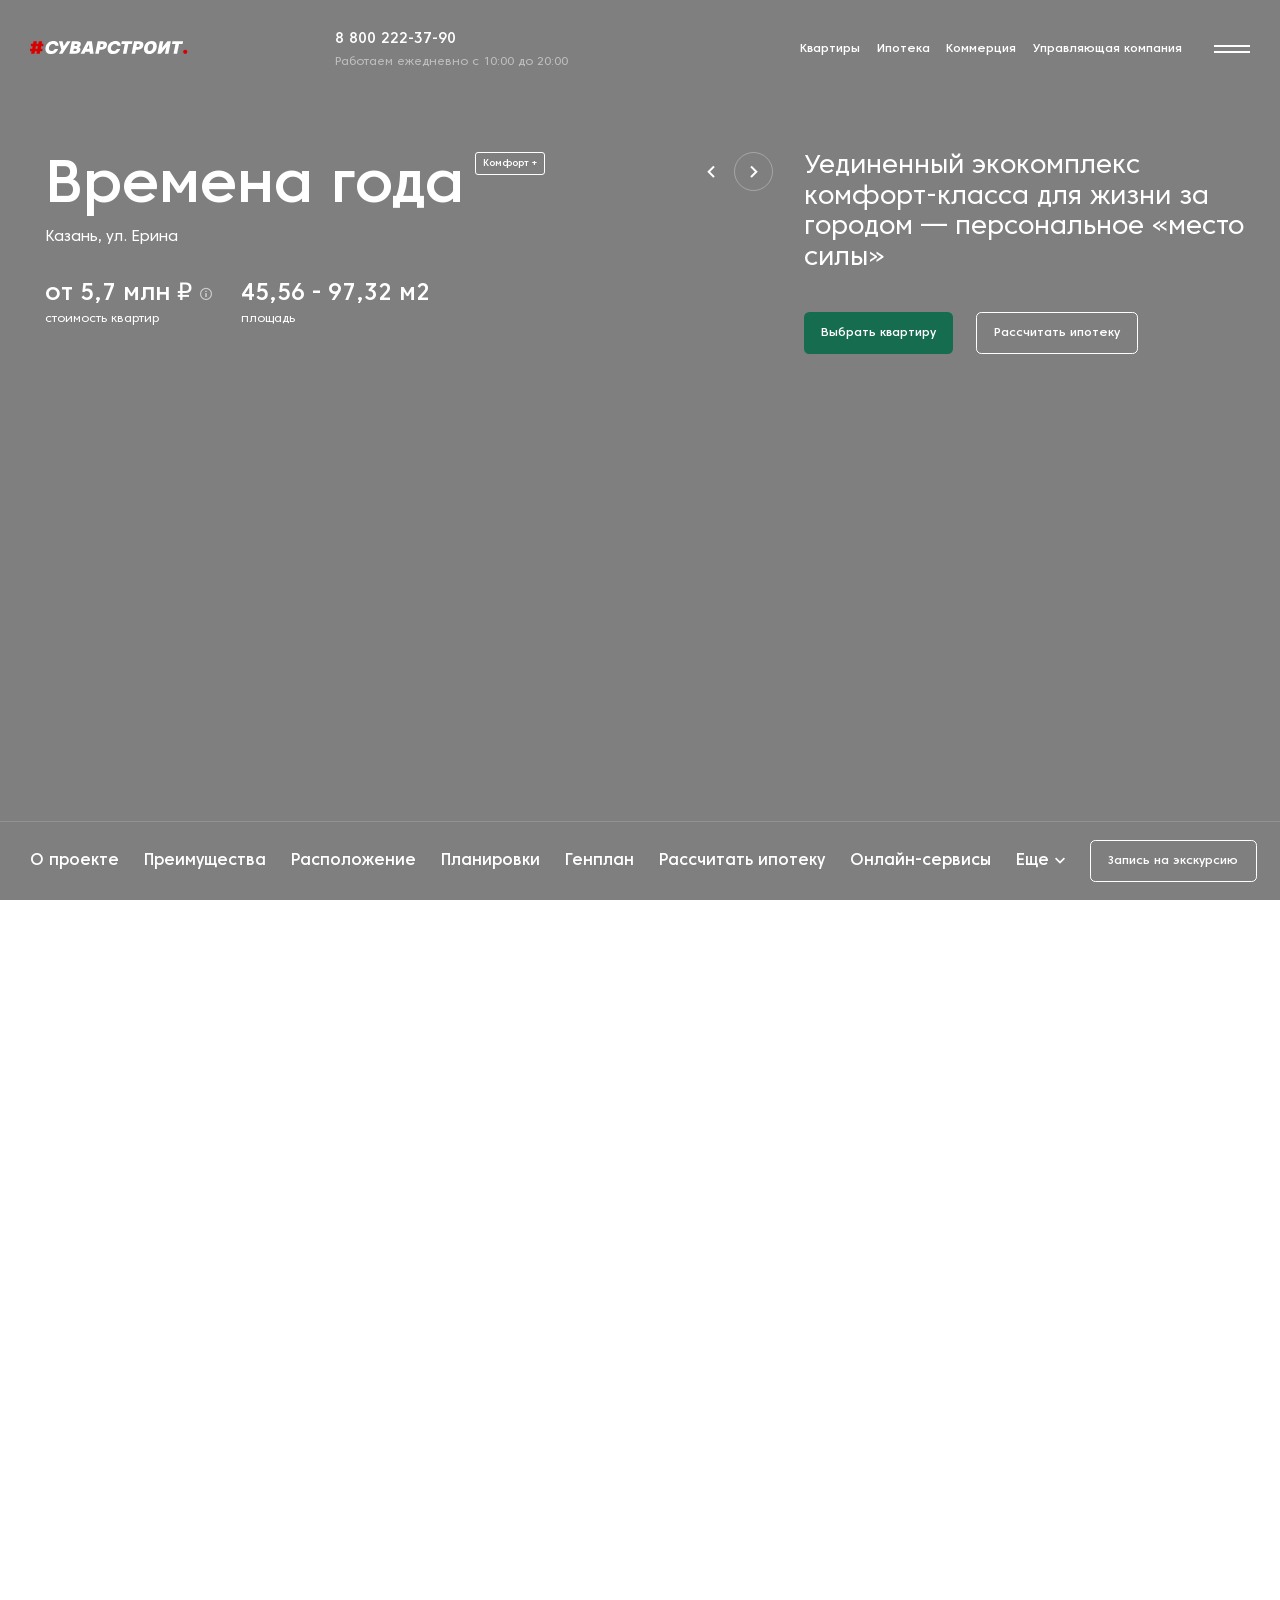
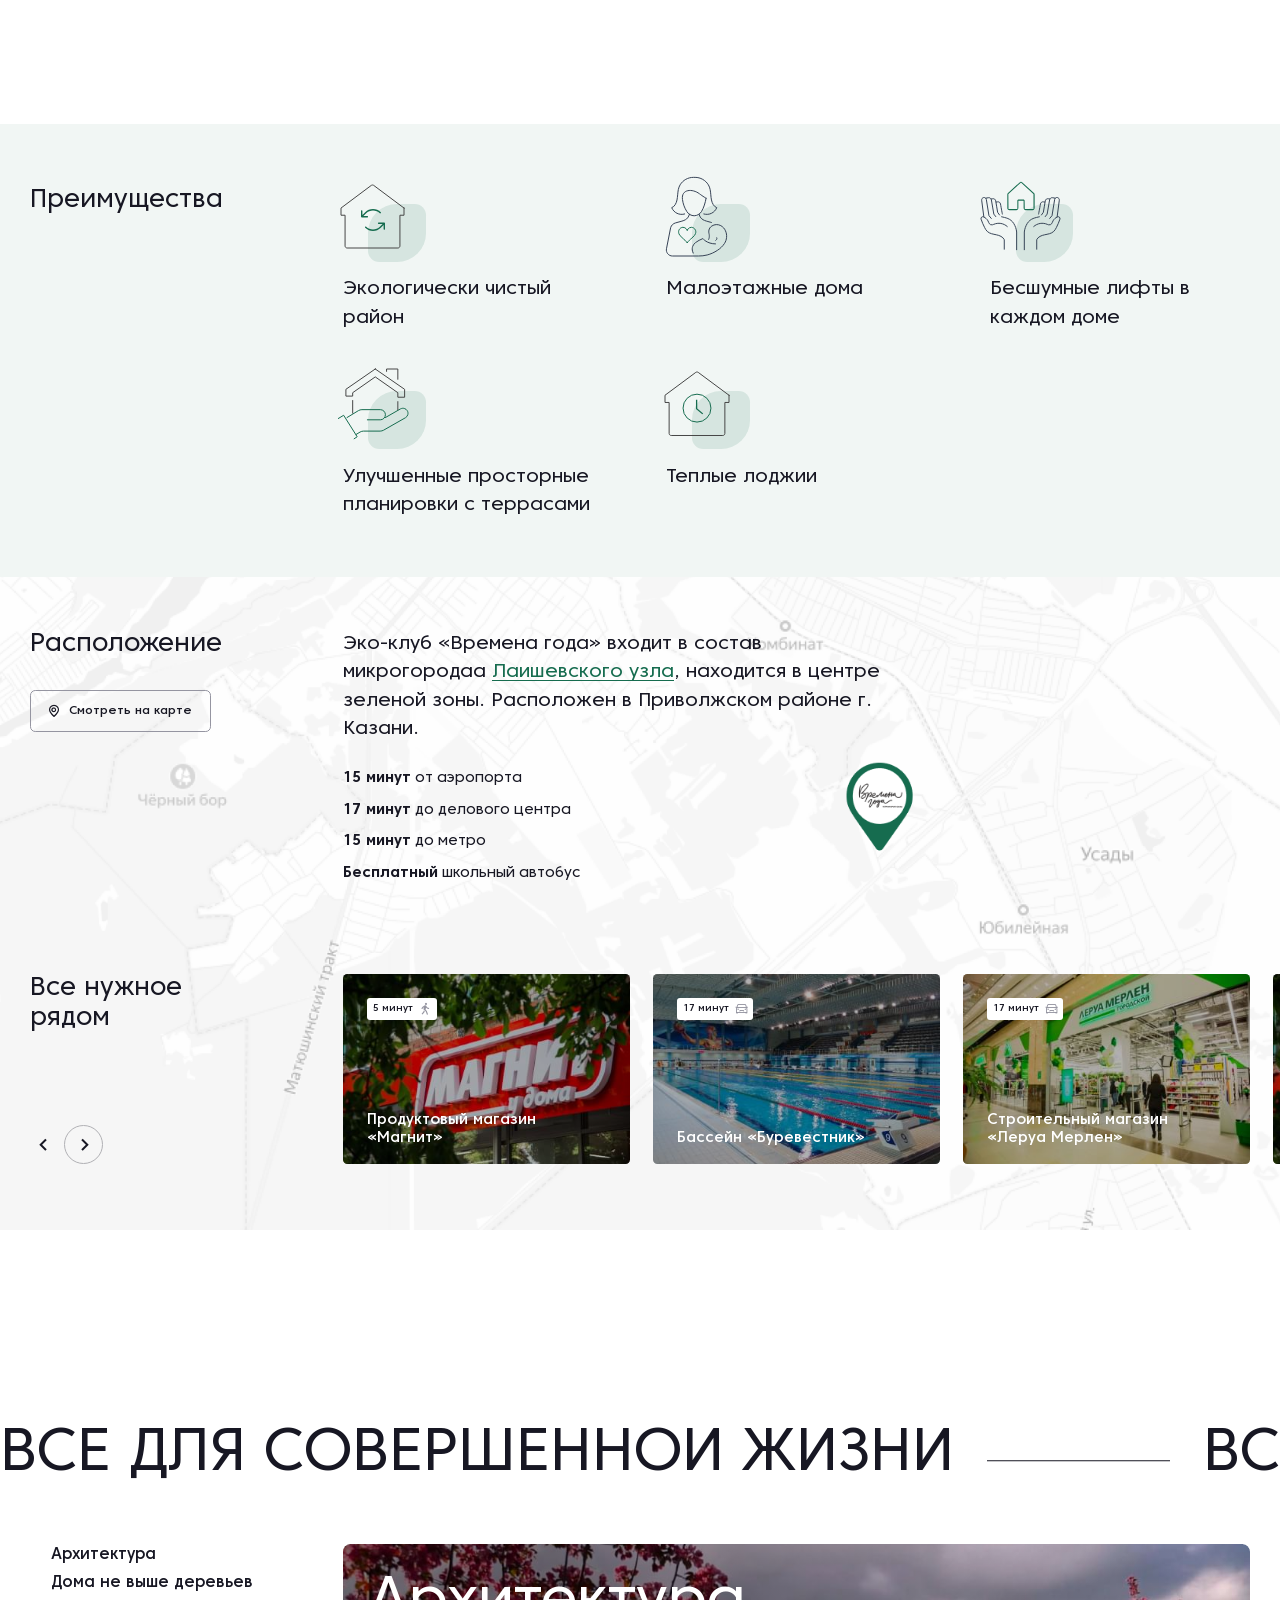
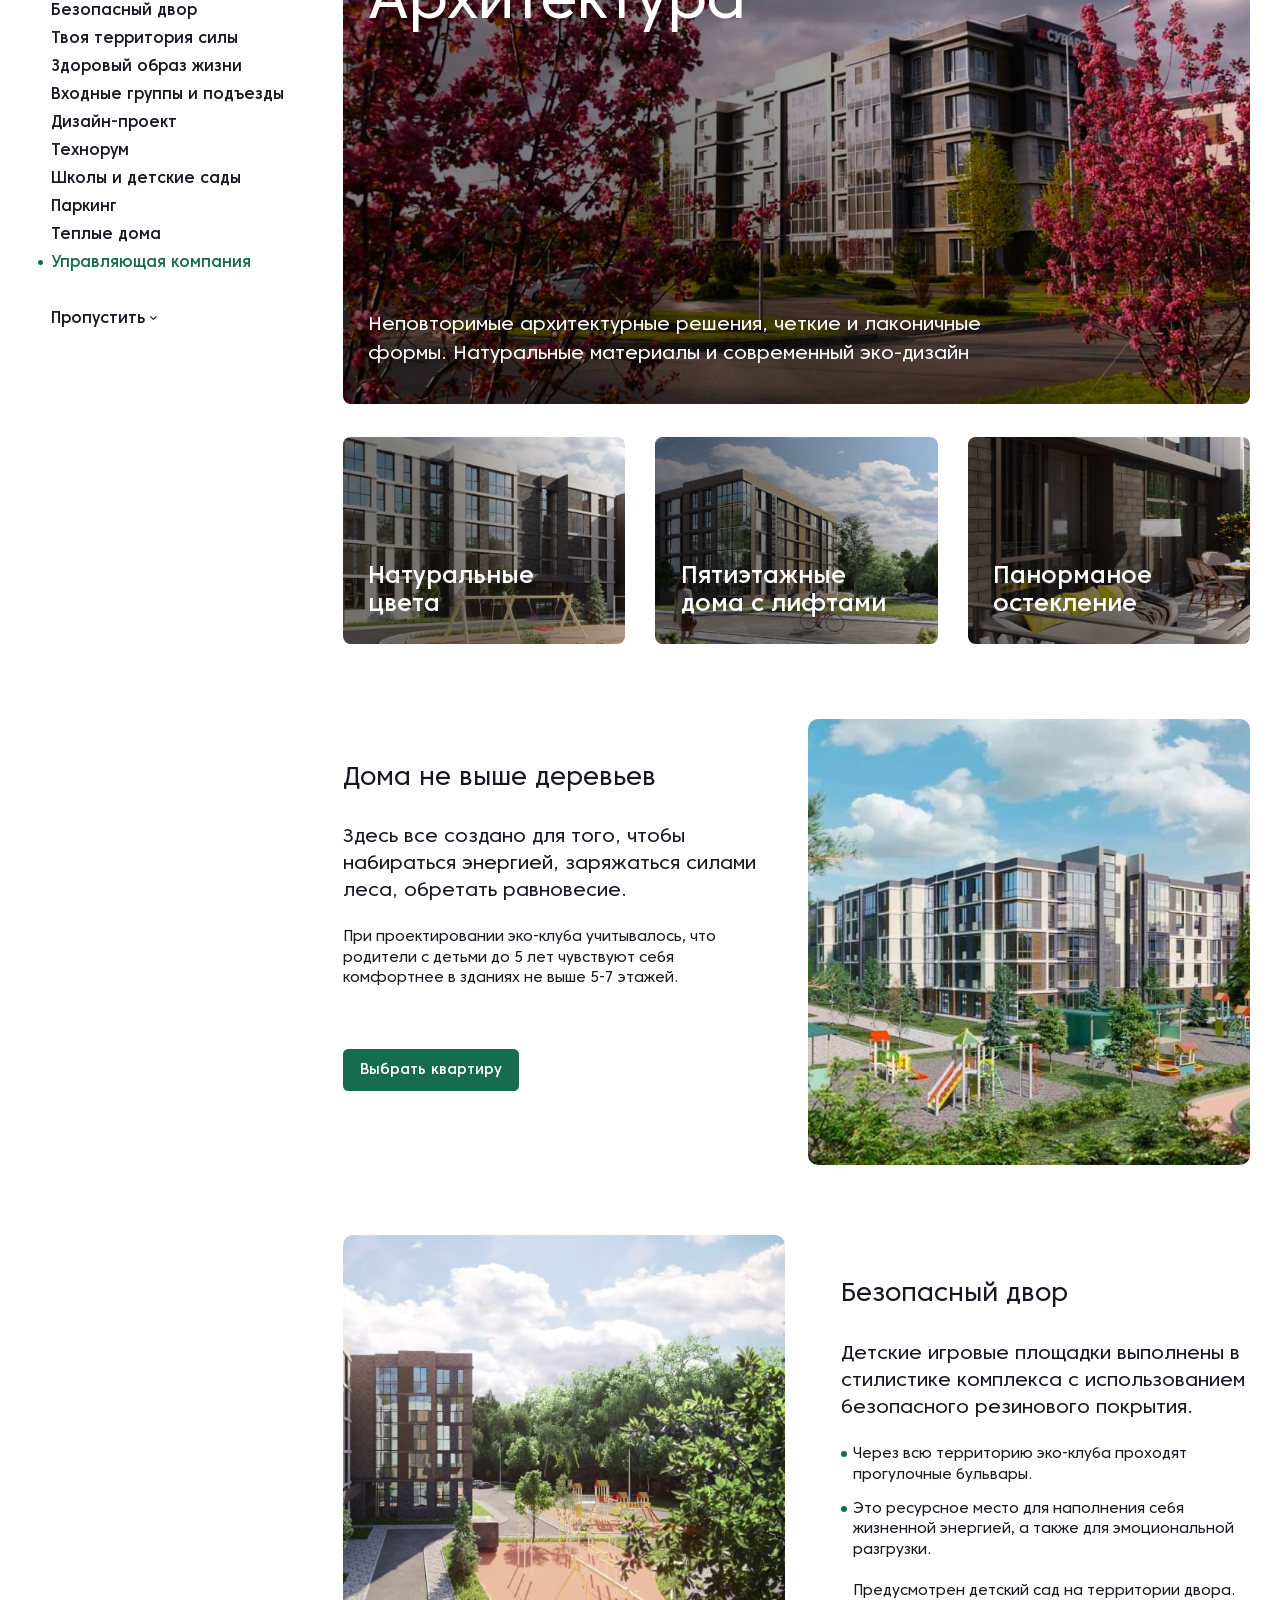
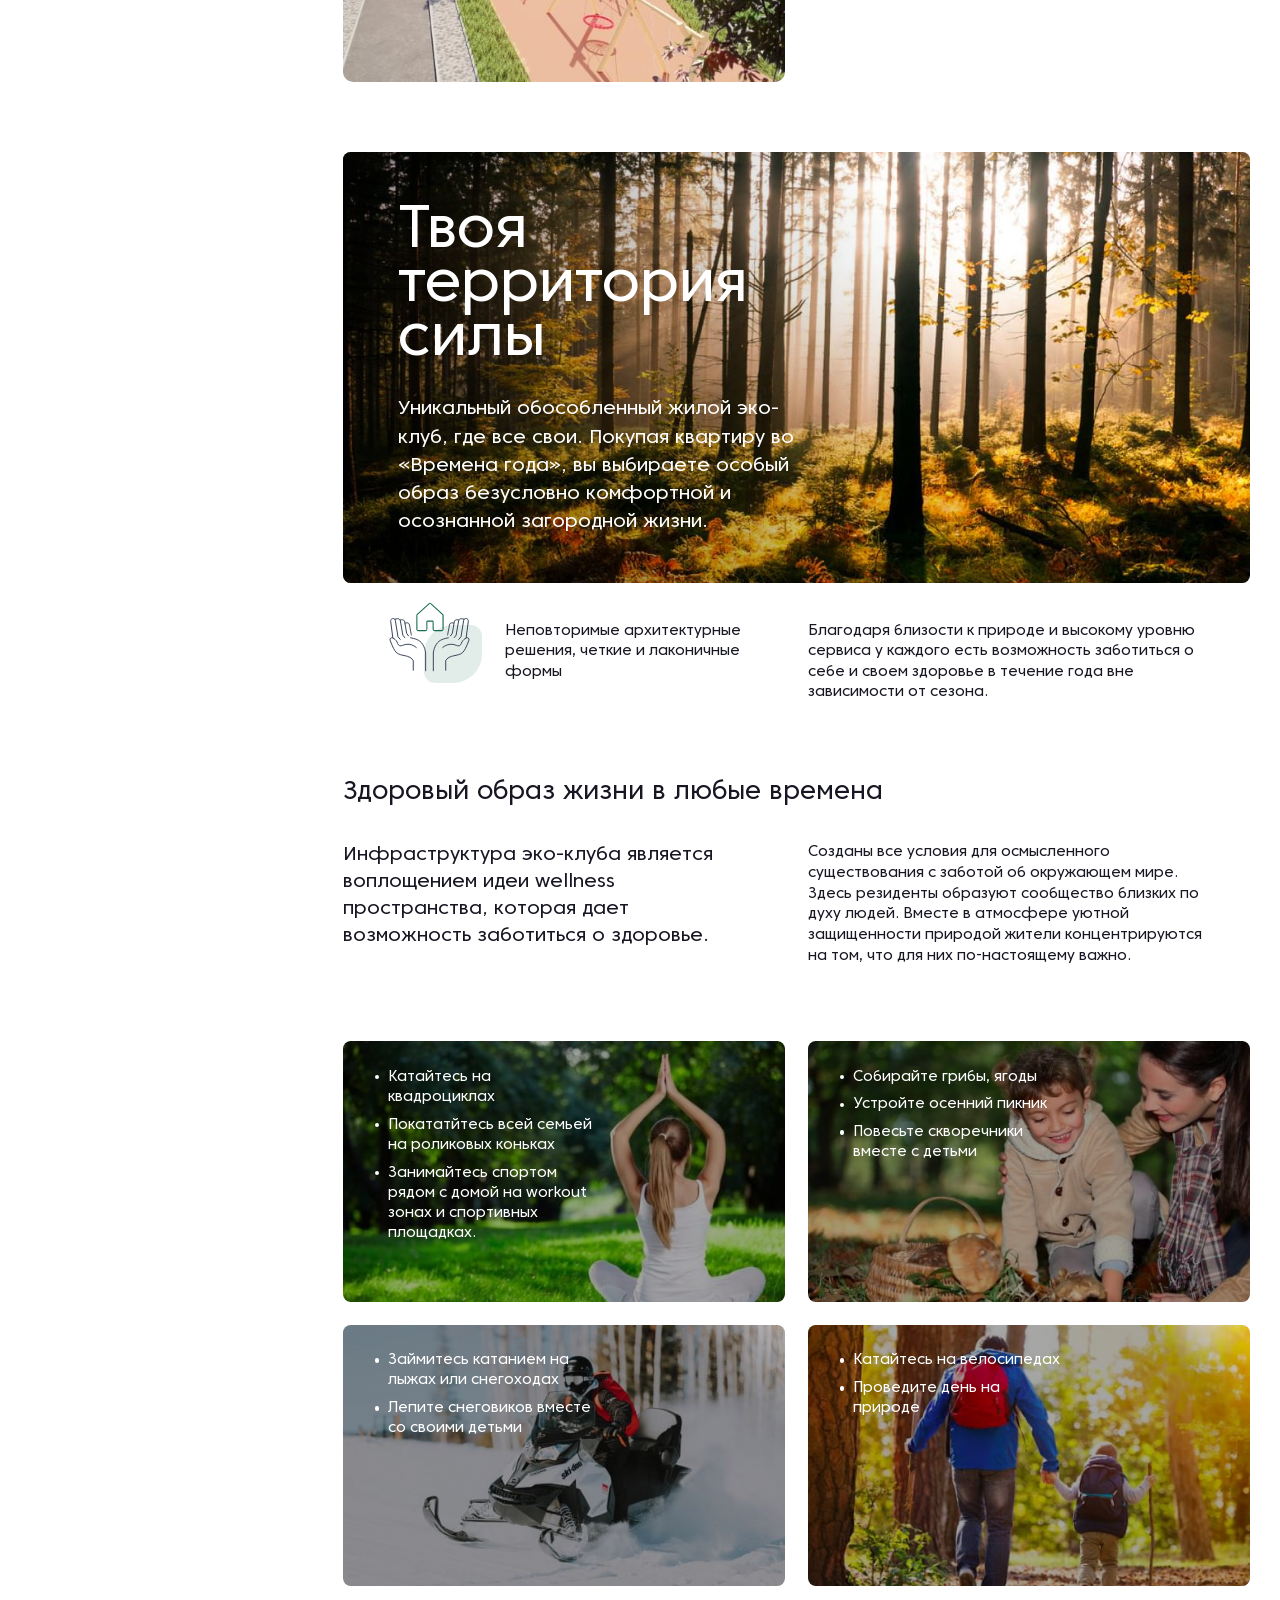
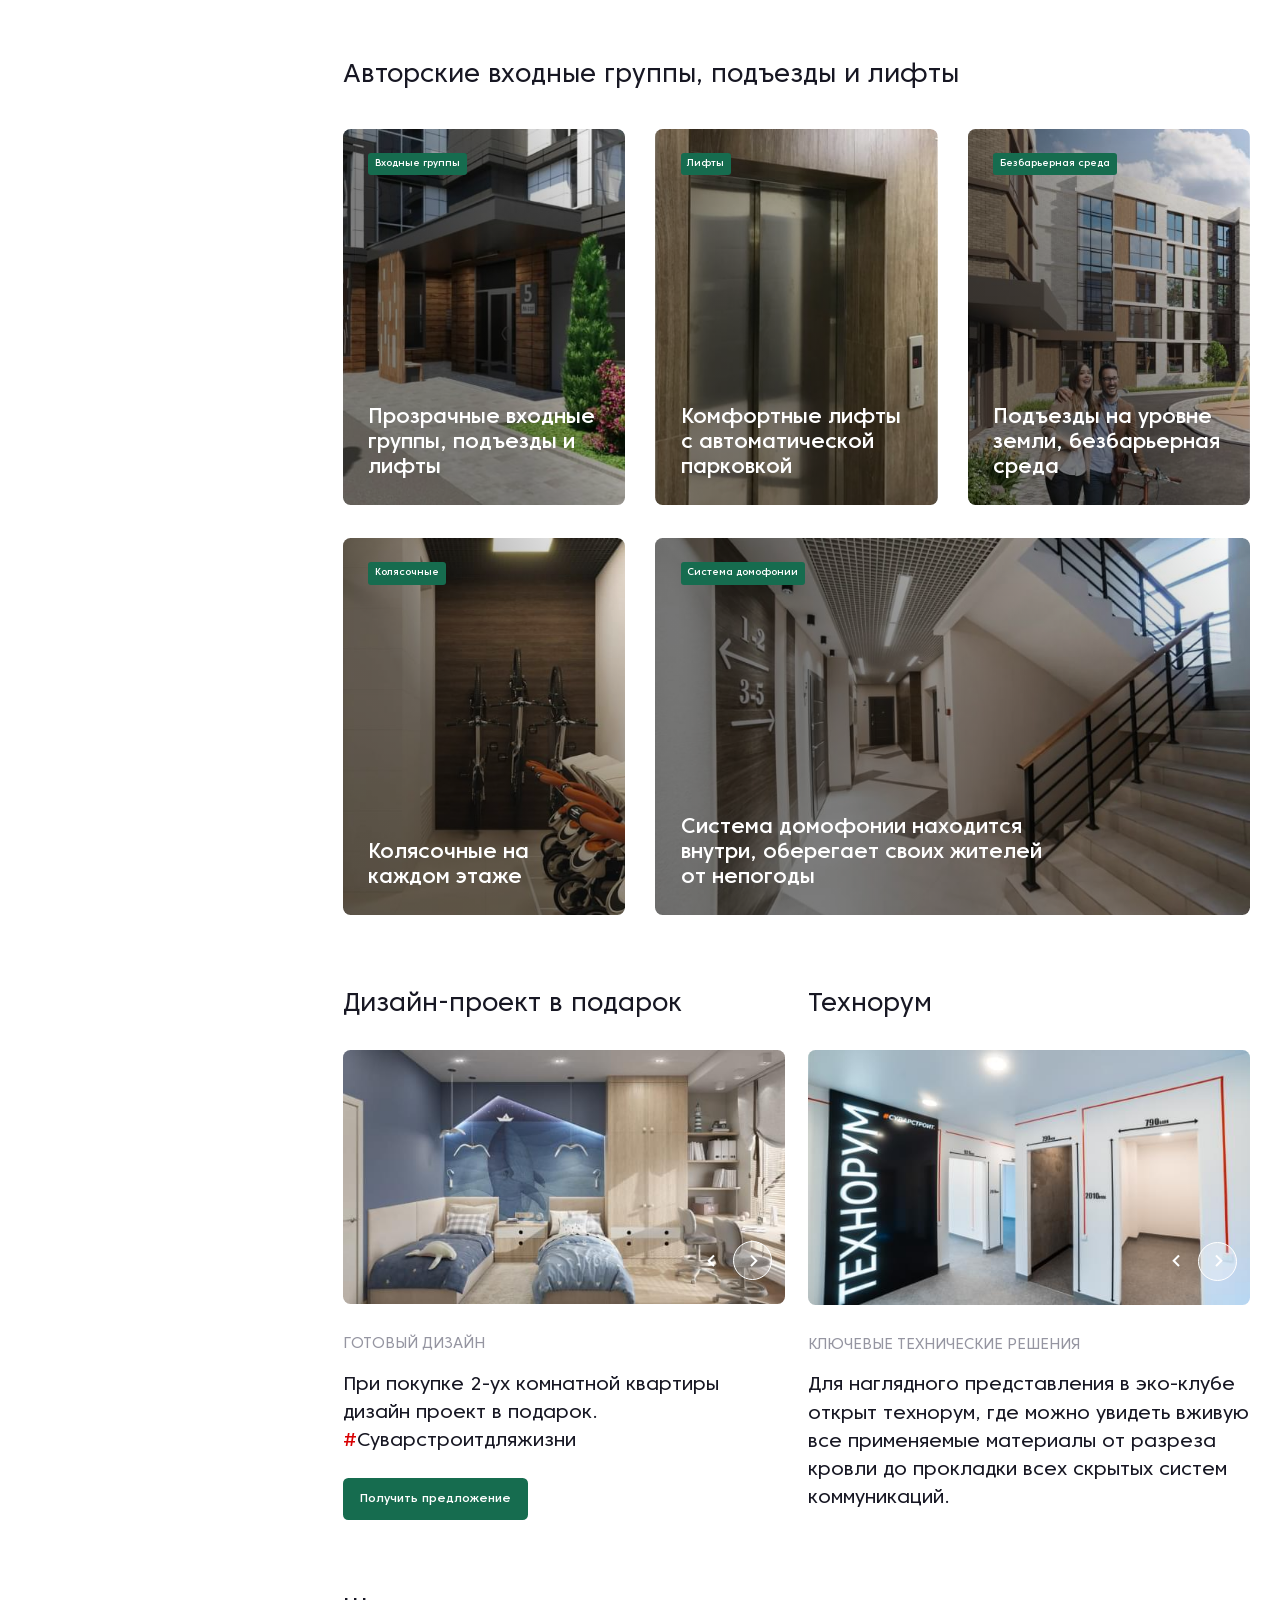
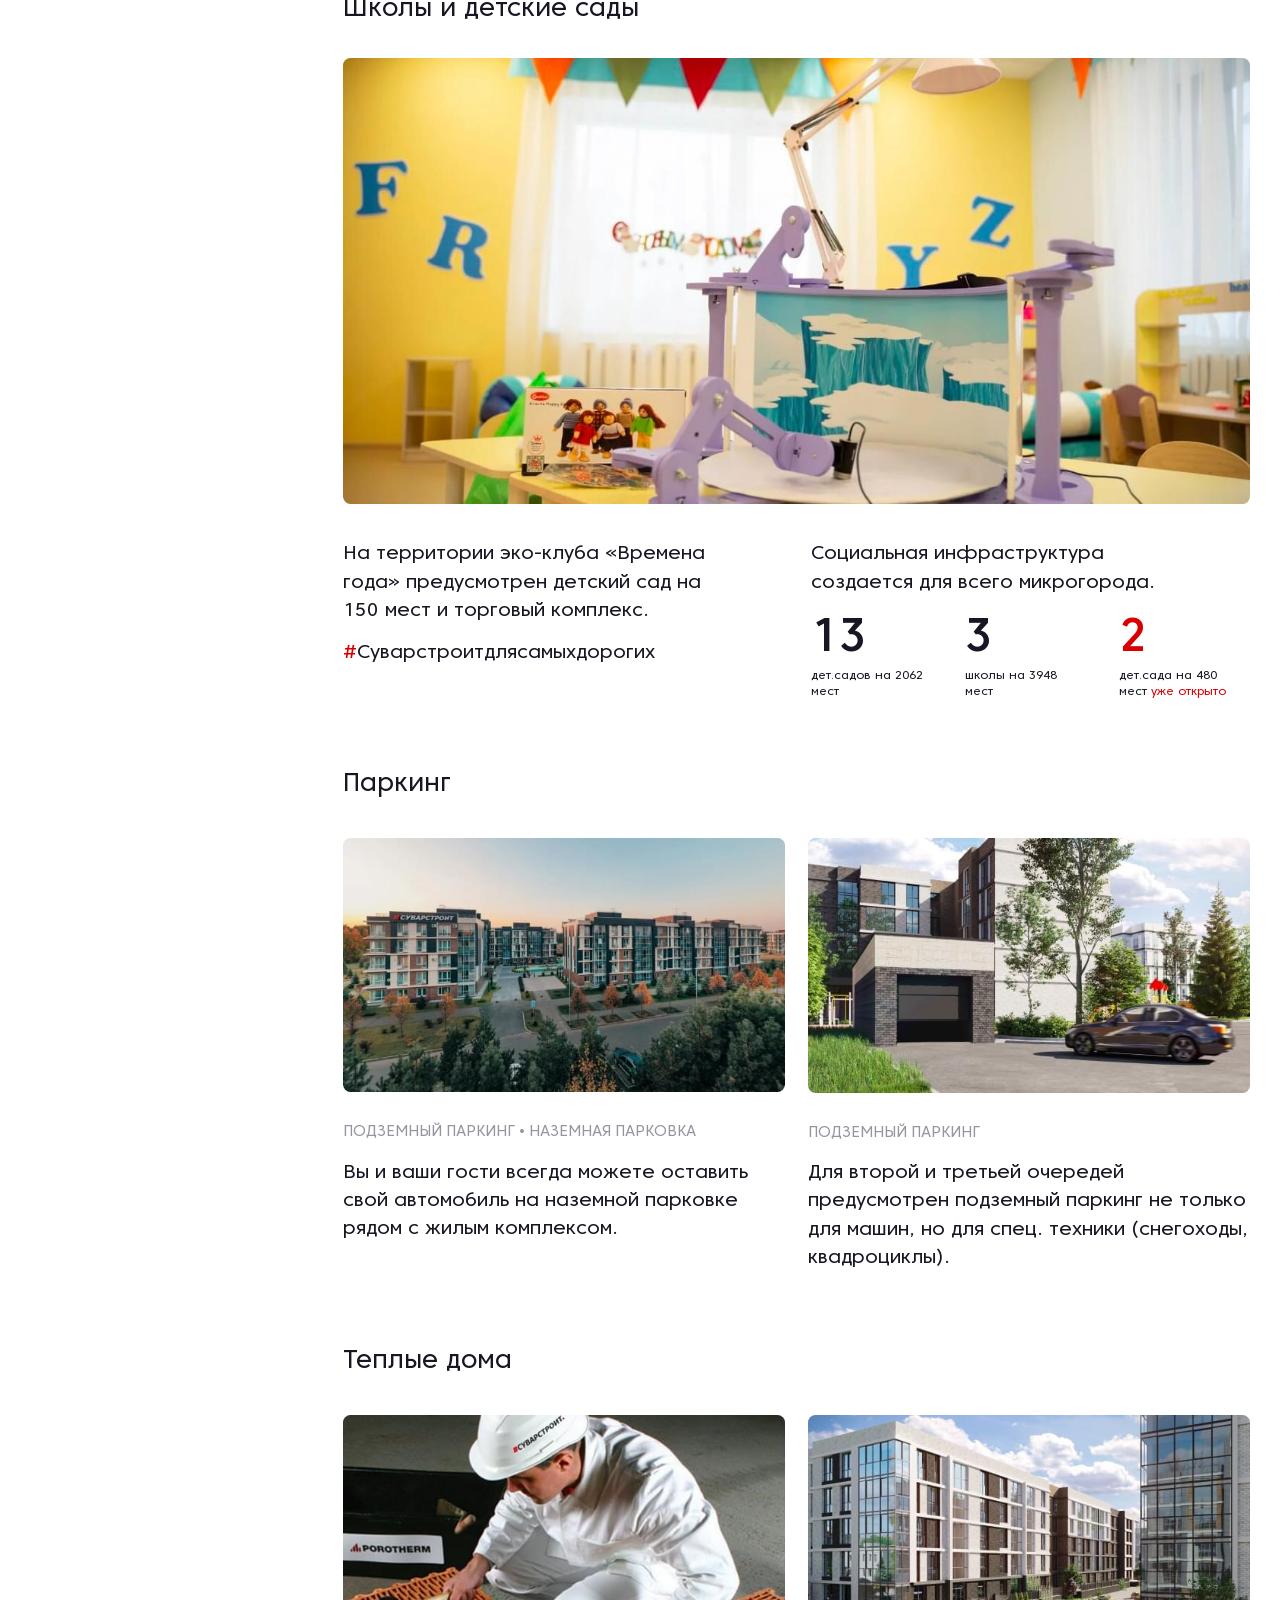
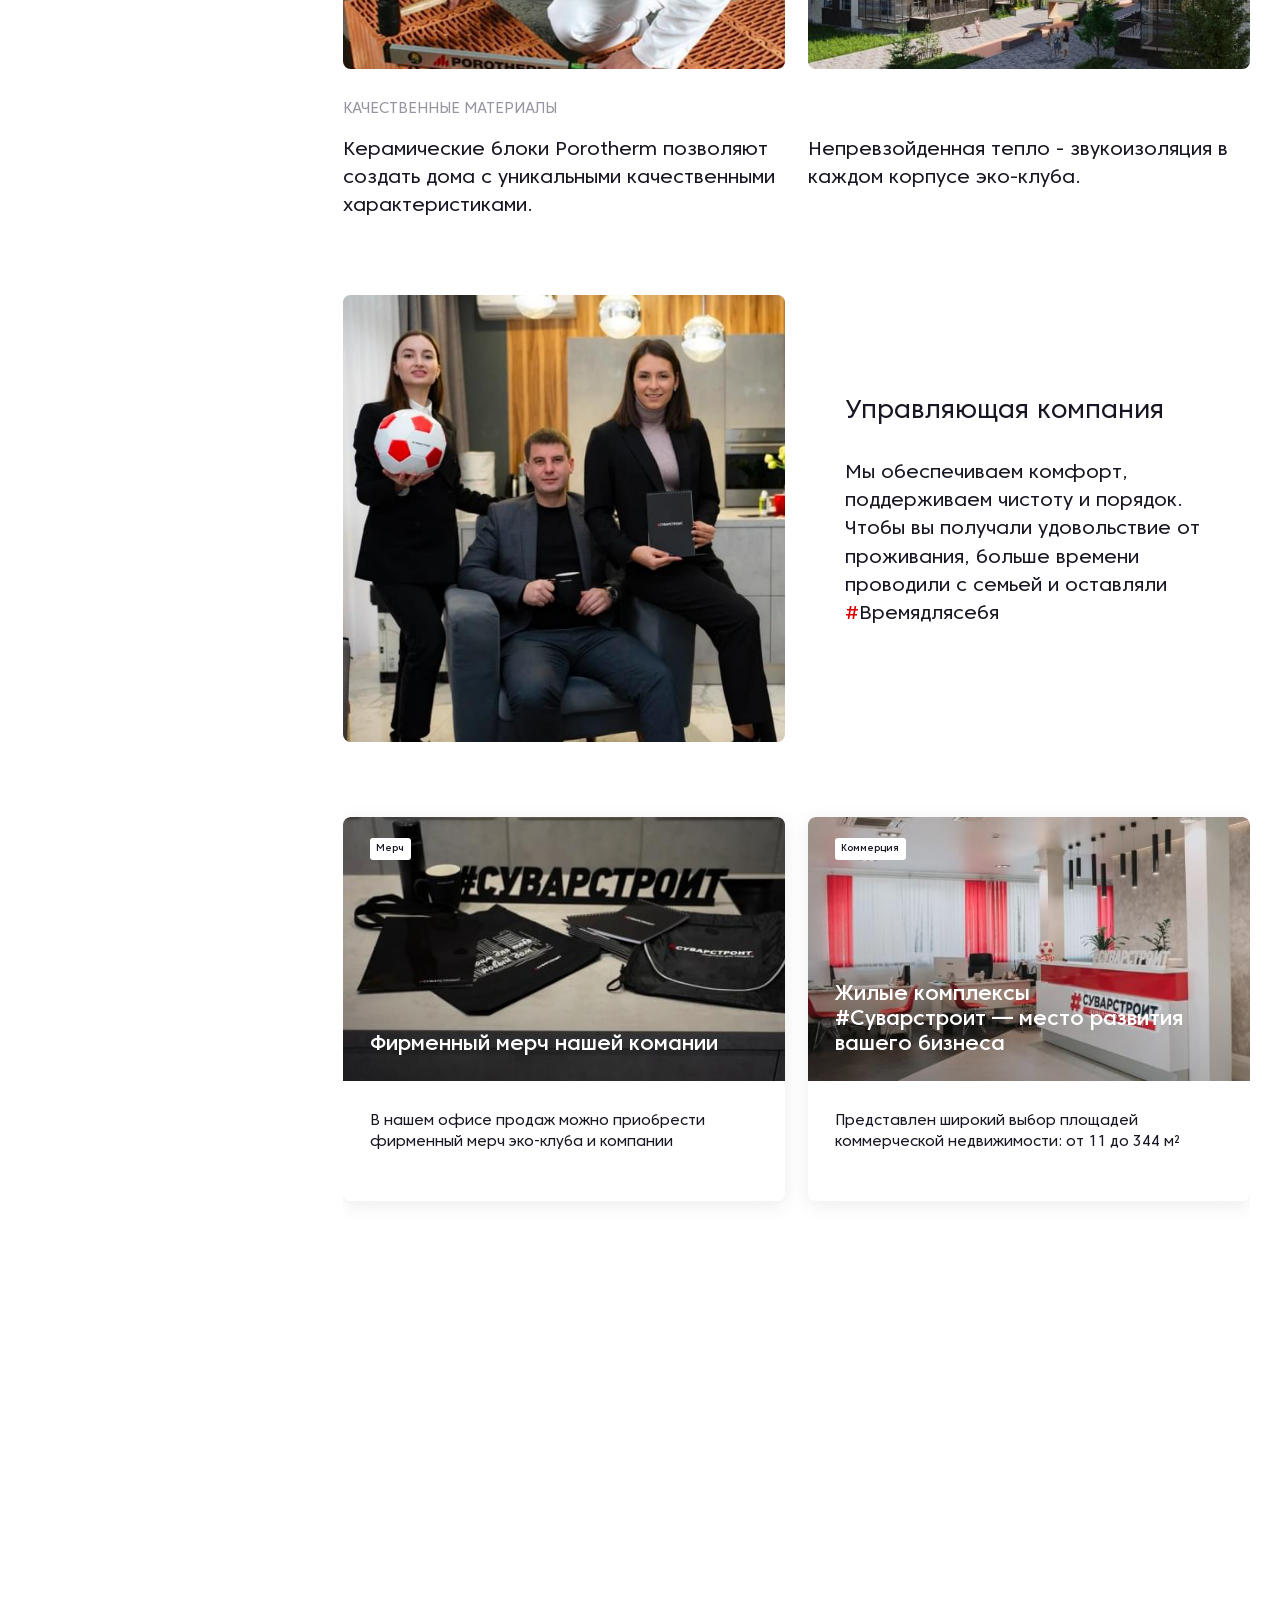
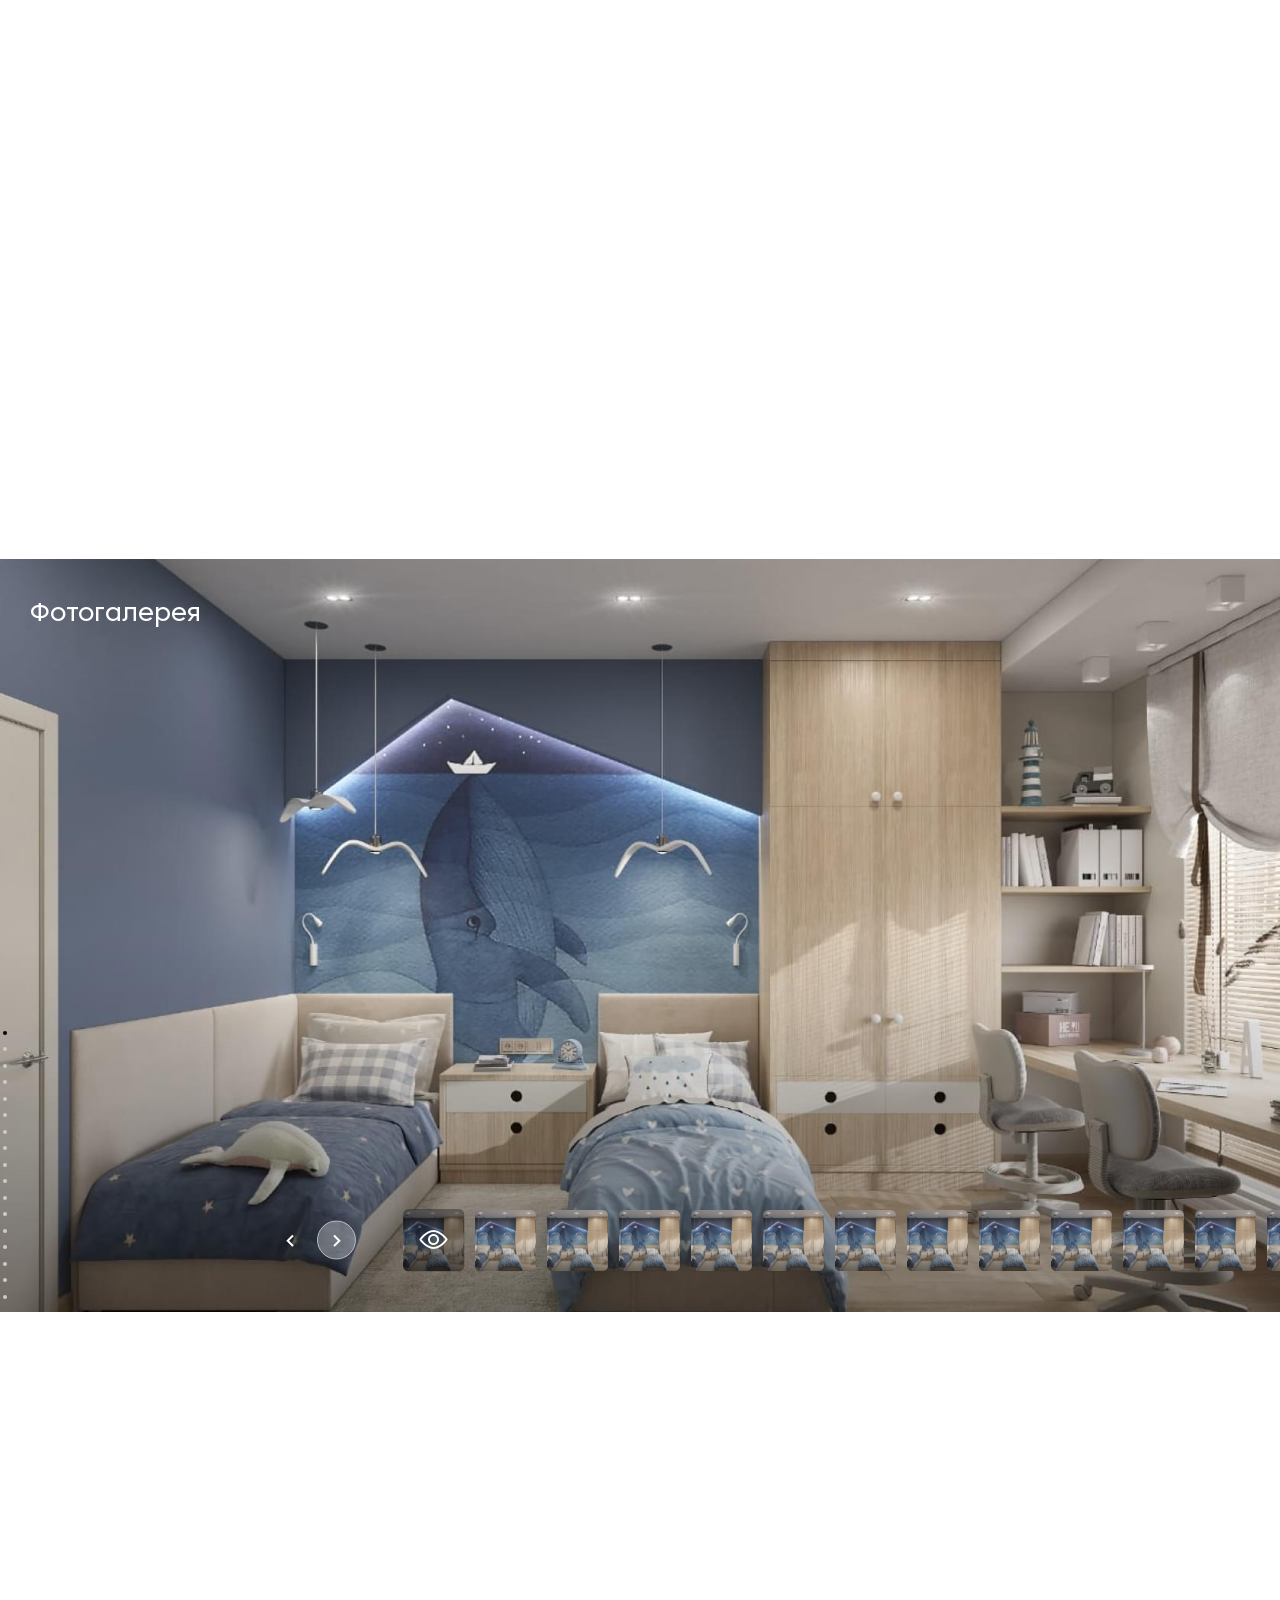
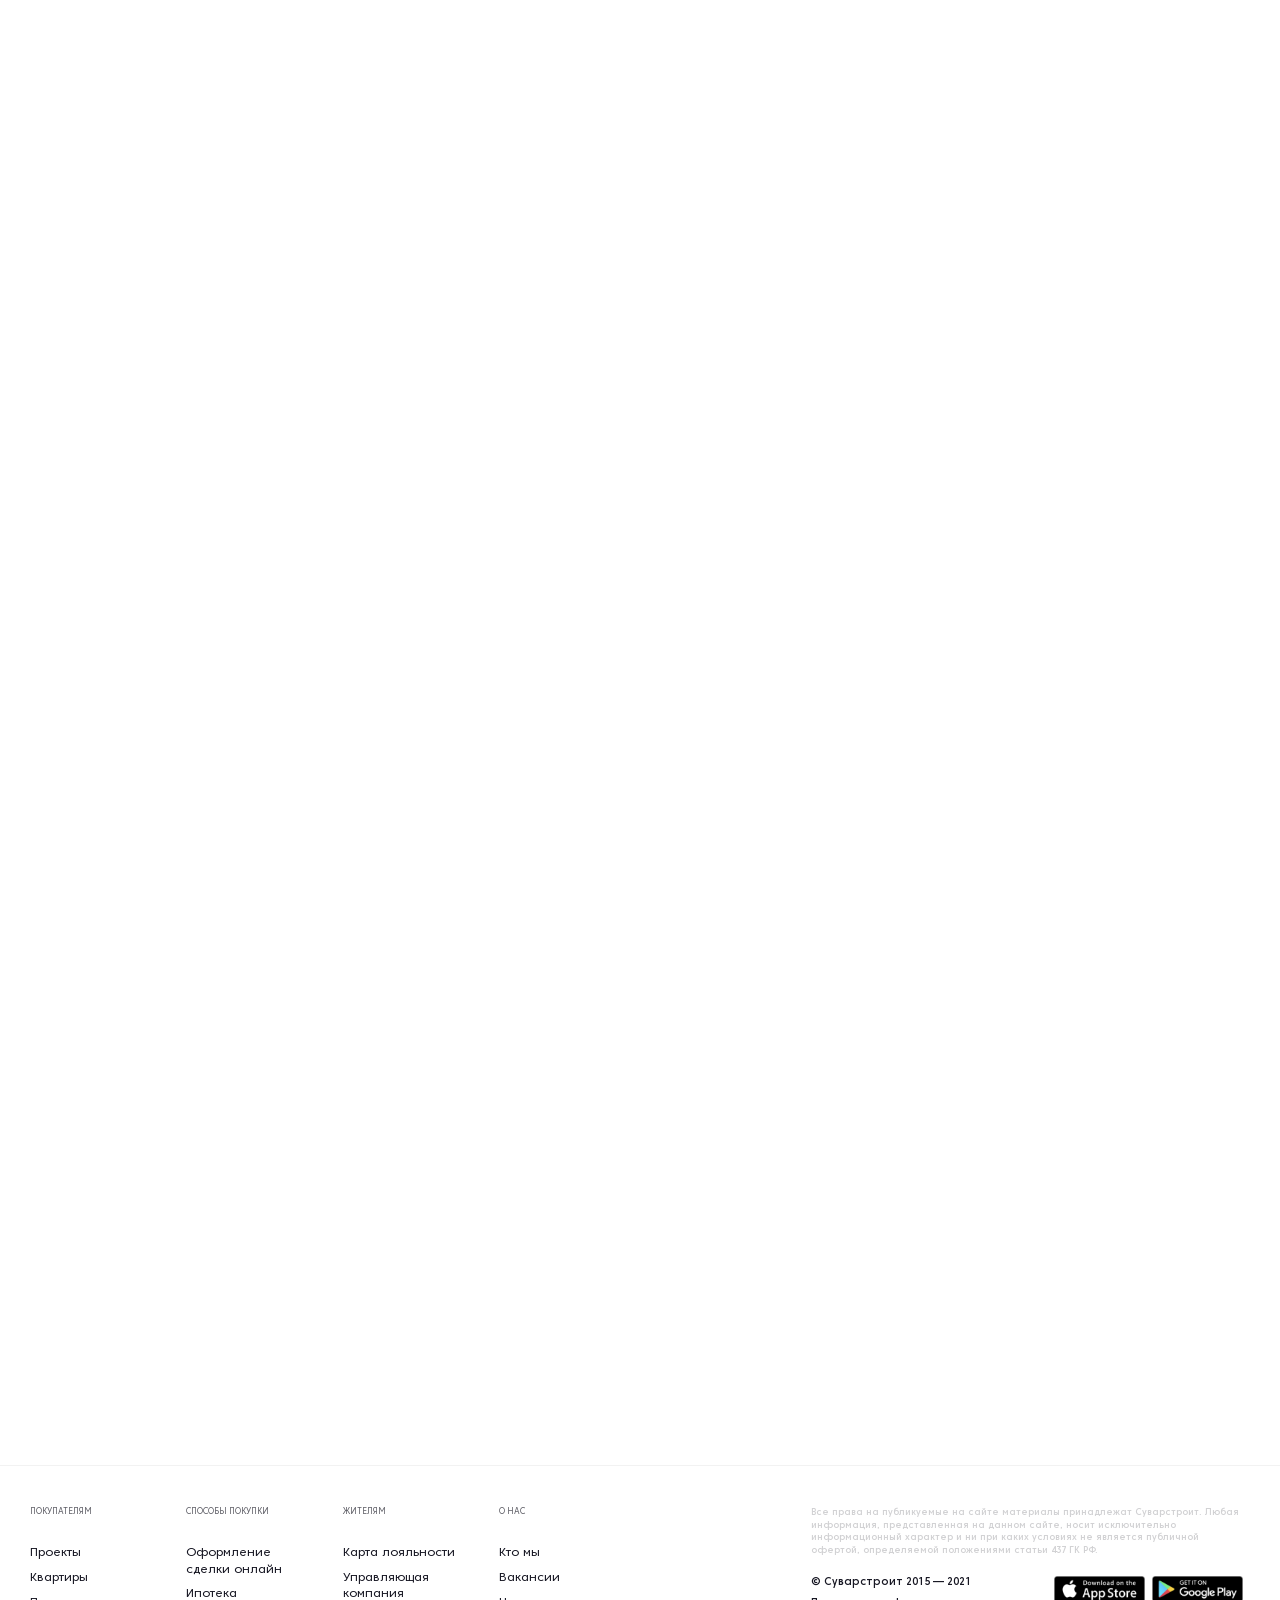
==== commit 6d40fb36: "правки" ====
--- a/app/residential-complex.html
+++ b/app/residential-complex.html
@@ -188,11 +188,11 @@
 	<div class="main-window main-window--rescom animate">
 
 		<div class="main-banner-video">
-			<div class="main-banner-video-item active" data-mob-bg="img/main-banner-mob.jpg" style="display: block;">
-				<video src="video/main-video-1.mp4" muted autoplay loop preload="none"></video>
-			</div>
-			<div class="main-banner-video-item" data-mob-bg="img/main-banner-mob.jpg">
-				<video src="video/main-video-2.mp4" muted autoplay loop preload="none"></video>
+			<div class="main-banner-video-item active" data-mob-bg="img/mob-rescom-img-1.jpg" style="display: block;">
+				<video src="video/main-video-3.mp4" muted autoplay loop preload="none"></video>
+			</div>
+			<div class="main-banner-video-item" data-mob-bg="img/mob-rescom-img-2.jpg">
+				<video src="video/main-video-5.mp4" muted autoplay loop preload="none"></video>
 			</div>
 		</div>
 
@@ -261,14 +261,14 @@
 								<div class="h2">Уединенный экокомплекс комфорт-класса для жизни за городом — персональное «место силы»</div>
 								<div class="main-window-slider-btns">
 									<a href="#" class="btn">Выбрать квартиру</a>
-									<a href="#" class="btn btn-white-border">Рассчитать ипотеку</a>
+									<a href="#s-calculator" class="btn btn-white-border scroll-to">Рассчитать ипотеку</a>
 								</div>
 							</div>
 							<div class="main-window-slider-item">
-								<div class="h2">Уединенный экокомплекс комфорт-класса для жизни за городом — персональное «место силы»</div>
+								<div class="h2">Пространство для уютной жизни современных успешных людей, которые всегда на шаг впереди</div>
 								<div class="main-window-slider-btns">
 									<a href="#" class="btn">Выбрать квартиру</a>
-									<a href="#" class="btn btn-white-border">Рассчитать ипотеку</a>
+									<a href="#s-calculator" class="btn btn-white-border scroll-to">Рассчитать ипотеку</a>
 								</div>
 							</div>
 						</div>
@@ -285,22 +285,21 @@
 				<div class="main-window-footer-row">
 					<div class="main-footer-nav">
 						<ul>
-							<li><a href="#" class="active">Описание</a></li>
-							<li><a href="#">Расположение</a></li>
-							<li><a href="#">Планировки</a></li>
-							<li><a href="#">Преимущества</a></li>
-							<li><a href="#">Генплан</a></li>
-							<li><a href="#">Рассчитать ипотеку</a></li>
-							<li><a href="#">Как купить</a></li>
-							<li><a href="#">Дополнительно</a></li>
-							<li><a href="#">Фотогалерея</a></li>
-							<li><a href="#">Жизнь в ЖК</a></li>
+							<li><a href="#s-description" class="scroll-to">О проекте</a></li>
+							<li><a href="#s-advantages" class="scroll-to">Преимущества</a></li>
+							<li><a href="#s-position" class="scroll-to">Расположение</a></li>
+							<li><a href="#s-layouts" class="scroll-to">Планировки</a></li>
+							<li><a href="#s-genplan" class="scroll-to">Генплан</a></li>
+							<li><a href="#s-calculator" class="scroll-to">Рассчитать ипотеку</a></li>
+							<li><a href="#s-online-services" class="scroll-to">Онлайн-сервисы</a></li>
+							<li><a href="#s-photos" class="scroll-to">Фотогалерея</a></li>
+							<li><a href="#s-construction-progress" class="scroll-to">Ход строительства</a></li>
 							<li class="has-child">
 								<span>Еще</span>
 								<ul>
-									<li><a href="#">Расположение</a></li>
-									<li><a href="#">Расположение</a></li>
-									<li><a href="#">Расположение</a></li>
+									<li><a href="#s-live-in-rescom" class="scroll-to">Жители ЖК</a></li>
+									<li><a href="#s-callback" class="scroll-to">Связаться</a></li>
+									<li><a href="#s-other-projects" class="scroll-to">Другие проекты</a></li>
 								</ul>
 							</li>
 						</ul>
@@ -320,32 +319,27 @@
 			
 			<div class="small-stocks-row row">
 				
-				<div class="col-sm-3">
+				<div class="col-sm-2">
 					<div class="small-stocks-title">Акции</div>
 				</div>
 
-				<div class="col-sm-5">
+				<div class="col-sm-6">
 					<div class="small-stocks-slider">
 
 						<div class="small-stocks-item">
+							<a href="#" class="small-stocks-item-link"></a>
 							<div class="small-stocks-img">
-								<img src="img/fire-emoji.png" alt="">
+								<img src="img/fire-emoji.png" loading="lazy" alt="">
 							</div>
 							<div class="small-stocks-title">Ипотека 2,7%</div>
 						</div>
 
 						<div class="small-stocks-item">
+							<a href="#" class="small-stocks-item-link"></a>
 							<div class="small-stocks-img">
-								<img src="img/fire-emoji.png" alt="">
-							</div>
-							<div class="small-stocks-title">Ипотека 2,7%</div>
-						</div>
-
-						<div class="small-stocks-item">
-							<div class="small-stocks-img">
-								<img src="img/fire-emoji.png" alt="">
-							</div>
-							<div class="small-stocks-title">Ипотека 2,7%</div>
+								<img src="img/fire-emoji.png" loading="lazy" alt="">
+							</div>
+							<div class="small-stocks-title">Квартиры в окружении леса</div>
 						</div>
 
 					</div>
@@ -356,65 +350,85 @@
 		</div>
 	</section>
 
-	<section class="s-res-complex-descr animate">
+	<section class="s-res-complex-descr animate" id="s-description">
 		<div class="container">
 			
 			<div class="row">
 				
 				<div class="col-lg-2">
 					<div class="res-complex-logo">
-						<img src="img/composition-1.png" alt="">
+						<img src="img/composition-1.png" loading="lazy" alt="">
 					</div>
 				</div>
 
 				<div class="col-lg-6">
 					<div class="res-complex-descr-row">
-						<div class="row">
+
+						<div class="res-complex-descr-videos">
 							
-							<div class="col-md-4">
-								<div class="res-complex-descr-item">
+							<div class="row">
+								
+								<div class="col-sm-4">
 									<div class="video-block" data-video-src="https://www.youtube.com/embed/5sJh44adB1Y">
 										<div class="video-poster">
-											<img src="img/video-posters/4.jpg" alt="">
+											<img src="img/video-posters/4.jpg" loading="lazy" alt="">
 										</div>
 										<div class="video-play"><span>Смотреть видео о проекте</span></div>
 									</div>
-									<div class="res-complex-descr-text">
-										<p class="big-text">Эко-клуб «Времена года» — это экологически чистое пространство в обширной лесопарковой зоне с продуманной инфраструктурой.</p>
-										<p>Совершенное пространство для жизни современных успешных людей, которые ценят собственный статус, чувствуют пульс времени и хотят быть в центре событий.</p>
-									</div>
-								</div>
-							</div>
-
-							<div class="col-md-4">
-								<div class="res-complex-descr-item">
+								</div>
+
+								<div class="col-sm-4">
 									<div class="video-block" data-video-src="https://www.youtube.com/embed/5sJh44adB1Y">
 										<div class="video-poster">
-											<img src="img/video-posters/5.jpg" alt="">
+											<img src="img/video-posters/5.jpg" loading="lazy" alt="">
 										</div>
 										<div class="video-play"><span>Смотреть видео-экскурсию</span></div>
 									</div>
-									<div class="res-complex-descr-text">
-										<div class="about-in-nmbrs">
-
-											<div class="about-in-nmbrs-item"><span>9</span>пятиэтажных домов закрытого клубного формата</div>
-
-											<div class="about-in-nmbrs-item"><span>14</span>гектар площадь комплекса</div>
-
-											<div class="about-in-nmbrs-item"><span>17</span>минут от делового центра</div>
-
-											<div class="about-in-nmbrs-item"><span>>50</span>тысяч м2 площадь застройки</div>
-
-											<div class="about-in-nmbrs-item"><span>150</span>мест в детском саду с ясельной группой</div>
-
-											<div class="about-in-nmbrs-item"><span>15</span>минут <br>до аэропорта</div>
-
-										</div>
-									</div>
-								</div>
-							</div>
-
-						</div>
+								</div>
+
+							</div>
+
+						</div>
+
+						<div class="res-complex-descr-text-block">
+
+							<div class="row">
+
+								<div class="col-md-4">
+									<div class="res-complex-descr-item">
+										<div class="res-complex-descr-text">
+											<p class="big-text">Эко-клуб «Времена года» — это экологически чистое пространство в обширной лесопарковой зоне с продуманной инфраструктурой.</p>
+											<p>Совершенное пространство для жизни современных успешных людей, которые ценят собственный статус, чувствуют пульс времени и хотят быть в центре событий.</p>
+										</div>
+									</div>
+								</div>
+
+								<div class="col-md-4">
+									<div class="res-complex-descr-item">
+										<div class="res-complex-descr-text">
+											<div class="about-in-nmbrs">
+
+												<div class="about-in-nmbrs-item"><span>9</span>пятиэтажных домов закрытого клубного формата</div>
+
+												<div class="about-in-nmbrs-item"><span>14</span>гектар площадь комплекса</div>
+
+												<div class="about-in-nmbrs-item"><span>17</span>минут от делового центра</div>
+
+												<div class="about-in-nmbrs-item"><span>>50</span>тысяч м2 площадь застройки</div>
+
+												<div class="about-in-nmbrs-item"><span>150</span>мест в детском саду с ясельной группой</div>
+
+												<div class="about-in-nmbrs-item"><span>15</span>минут <br>до аэропорта</div>
+
+											</div>
+										</div>
+									</div>
+								</div>
+
+							</div>
+
+						</div>
+
 					</div>
 				</div>
 
@@ -423,7 +437,7 @@
 		</div>
 	</section>
 
-	<section class="s-rescom-advantages">
+	<section class="s-rescom-advantages" id="s-advantages">
 		<div class="container">
 			
 			<div class="row">
@@ -519,7 +533,7 @@
 		</div>
 	</section>
 
-	<section class="s-position" style="background-image: url(img/position-bg.png);">
+	<section class="s-position" style="background-image: url(img/position-bg.png);" id="s-position">
 
 		<div class="container">
 
@@ -530,7 +544,7 @@
 
 						<div class="section-title">
 							<div class="h2">Расположение</div>
-							<a href="#" class="btn btn-border btn-icon" data-object-json=""><span class="icon-location-arrow"></span> Смотреть на карте</a>
+							<a href="#map-popup" class="btn btn-border btn-icon open-map-popup open-popup" data-name="Времена года" data-coord="55.681554, 49.193838"><span class="icon-location-arrow"></span> Смотреть на карте</a>
 						</div>
 
 					</div>
@@ -579,7 +593,7 @@
 							<div class="news-item">
 								<a href="#" class="news-item-link"></a>
 								<div class="news-img">
-									<img src="img/magnit.jpg" alt="">
+									<img src="img/magnit.jpg" loading="lazy" alt="">
 								</div>
 								<div class="stick">5 минут <span class="icon-human"></span></div>
 								<div class="h5">Продуктовый магазин «Магнит»</div>
@@ -587,7 +601,7 @@
 							<div class="news-item">
 								<a href="#" class="news-item-link"></a>
 								<div class="news-img">
-									<img src="img/burevestnik.jpg" alt="">
+									<img src="img/burevestnik.jpg" loading="lazy" alt="">
 								</div>
 								<div class="stick">17 минут <span class="icon-car"></span></div>
 								<div class="h5">Бассейн «Буревестник»</div>
@@ -595,7 +609,7 @@
 							<div class="news-item">
 								<a href="#" class="news-item-link"></a>
 								<div class="news-img">
-									<img src="img/lerua.jpg" alt="">
+									<img src="img/lerua.jpg" loading="lazy" alt="">
 								</div>
 								<div class="stick">17 минут <span class="icon-car"></span></div>
 								<div class="h5">Строительный магазин<br>«Леруа Мерлен»</div>
@@ -603,7 +617,7 @@
 							<div class="news-item">
 								<a href="#" class="news-item-link"></a>
 								<div class="news-img">
-									<img src="img/magnit.jpg" alt="">
+									<img src="img/magnit.jpg" loading="lazy" alt="">
 								</div>
 								<div class="stick">5 минут <span class="icon-human"></span></div>
 								<div class="h5">Продуктовый магазин «Магнит»</div>
@@ -611,7 +625,7 @@
 							<div class="news-item">
 								<a href="#" class="news-item-link"></a>
 								<div class="news-img">
-									<img src="img/burevestnik.jpg" alt="">
+									<img src="img/burevestnik.jpg" loading="lazy" alt="">
 								</div>
 								<div class="stick">17 минут <span class="icon-car"></span></div>
 								<div class="h5">Бассейн «Буревестник»</div>
@@ -662,402 +676,406 @@
 
 					<div class="col-lg-6">
 
-						<div class="block-info-grid">
-							
-							<div class="block-info big" id="s-1">
-								<div class="block-info-img">
-									<img src="img/block-info-img/1.jpg" alt="">
-								</div>
-								<div class="block-info-text">
-									<div class="h3">Архитектура</div>
-									<p>Неповторимые архитектурные решения, четкие и лаконичные формы. Натуральные материалы и современный эко-дизайн </p>
-								</div>
-							</div>
-
-							<div class="block-info">
-								<div class="block-info-img">
-									<img src="img/block-info-img/2.jpg" alt="">
-								</div>
-								<div class="block-info-text">
-									<div class="h3">Натуральные цвета</div>
-								</div>
-							</div>
-
-							<div class="block-info">
-								<div class="block-info-img">
-									<img src="img/block-info-img/3.jpg" alt="">
-								</div>
-								<div class="block-info-text">
-									<div class="h3">Пятиэтажные дома с лифтами</div>
-								</div>
-							</div>
-
-							<div class="block-info">
-								<div class="block-info-img">
-									<img src="img/block-info-img/4.jpg" alt="">
-								</div>
-								<div class="block-info-text">
-									<div class="h3">Панорманое остекление</div>
-								</div>
-							</div>
-
-						</div>
-
-						<div class="block-info-chess">
-							
-							<div class="block-info-chess-item" id="s-2">
+						<div class="global-info-blocks">
+
+							<div class="block-info-grid">
 								
-								<div class="block-info-chess-item-text">
-									<div class="h2">Дома не выше деревьев</div>
-									<p class="big-text">Здесь все создано для того, чтобы набираться энергией, заряжаться силами леса, обретать равновесие.</p>
-									<p>При проектировании эко-клуба учитывалось, что родители с детьми до 5 лет чувствуют себя комфортнее в зданиях не выше 5-7 этажей.</p>
-									<a href="#" class="btn">Выбрать квартиру</a>
-								</div>
-
-								<div class="block-info-chess-item-img">
-									<img src="img/block-info-img/5.jpg" alt="">
-								</div>
-
-							</div>
-
-							<div class="block-info-chess-item" id="s-3">
+								<div class="block-info big" id="s-1">
+									<div class="block-info-img">
+										<img src="img/block-info-img/1.jpg" loading="lazy" alt="">
+									</div>
+									<div class="block-info-text">
+										<div class="h3">Архитектура</div>
+										<p>Неповторимые архитектурные решения, четкие и лаконичные формы. Натуральные материалы и современный эко-дизайн </p>
+									</div>
+								</div>
+
+								<div class="block-info">
+									<div class="block-info-img">
+										<img src="img/block-info-img/2.jpg" loading="lazy" alt="">
+									</div>
+									<div class="block-info-text">
+										<div class="h3">Натуральные цвета</div>
+									</div>
+								</div>
+
+								<div class="block-info">
+									<div class="block-info-img">
+										<img src="img/block-info-img/3.jpg" loading="lazy" alt="">
+									</div>
+									<div class="block-info-text">
+										<div class="h3">Пятиэтажные дома с лифтами</div>
+									</div>
+								</div>
+
+								<div class="block-info">
+									<div class="block-info-img">
+										<img src="img/block-info-img/4.jpg" loading="lazy" alt="">
+									</div>
+									<div class="block-info-text">
+										<div class="h3">Панорманое остекление</div>
+									</div>
+								</div>
+
+							</div>
+
+							<div class="block-info-chess">
 								
-								<div class="block-info-chess-item-text">
-									<div class="h2">Безопасный двор</div>
-									<p class="big-text">Детские игровые площадки выполнены в стилистике комплекса с использованием безопасного резинового покрытия.</p>
-									<ul>
-										<li>Через всю территорию эко-клуба проходят прогулочные бульвары.</li>
-										<li>Это ресурсное место для наполнения себя жизненной энергией, а также для эмоциональной разгрузки. <br><br>Предусмотрен детский сад на территории двора.</li>
-									</ul>
-								</div>
-
-								<div class="block-info-chess-item-img">
-									<img src="img/block-info-img/6.jpg" alt="">
-								</div>
-
-							</div>
-
-						</div>
-
-						<div class="block-info-big-banner" id="s-4">
-							<div class="block-info-big-banner-img">
-								<img src="img/block-info-img/7.jpg" alt="">
-							</div>
-							<div class="block-info-big-banner-text">
-								<div class="h1">Твоя территория силы</div>
-								<p>Уникальный обособленный жилой эко-клуб, где все свои. Покупая квартиру во «Времена года», вы выбираете особый образ безусловно комфортной и осознанной загородной жизни. </p>
-							</div>
-						</div>
-
-						<div class="block-info-leftright-text">
-							
-							<div class="block-info-leftright-text-col">
-								<div class="block-info-icontext">
-									<div class="rescom-advantages-icon">
-										<svg xmlns="http://www.w3.org/2000/svg" width="83" height="71" viewBox="0 0 83 71" fill="none" class="img-to-svg">
-											<path d="M5.90015 16.7523L8.49999 16.2392C8.84493 16.1657 9.20114 16.1626 9.54732 16.2299C9.8935 16.2973 10.2226 16.4338 10.5148 16.6313C10.807 16.8288 11.0563 17.0831 11.248 17.3792C11.4396 17.6753 11.5696 18.0069 11.6301 18.3544C12.2401 21.7752 13.6313 29.9283 14.1843 33.0697L16.1456 35.5841" stroke="#344154" stroke-miterlimit="10" stroke-linecap="round"></path>
-											<path d="M11.5504 17.596L12.9529 17.3167C13.2986 17.2432 13.6556 17.2402 14.0025 17.3079C14.3493 17.3756 14.679 17.5125 14.9717 17.7105C15.2644 17.9085 15.5142 18.1635 15.7062 18.4602C15.8981 18.757 16.0282 19.0894 16.0887 19.4376C16.847 23.7365 17.4172 27.7046 18.0728 31.1939L20.017 33.9306" stroke="#344154" stroke-miterlimit="10" stroke-linecap="round"></path>
-											<path d="M16.7557 20.7205L17.8675 20.5038C18.2124 20.4304 18.5686 20.4272 18.9148 20.4946C19.261 20.562 19.59 20.6985 19.8823 20.8959C20.1745 21.0934 20.4239 21.3478 20.6155 21.6438C20.8071 21.9399 20.9371 22.2716 20.9976 22.619C21.7616 26.9179 22.919 32.9956 22.919 32.9956" stroke="#344154" stroke-miterlimit="10" stroke-linecap="round"></path>
-											<path d="M27.9535 45.7553C26.0912 44.1012 23.7948 43.0142 21.3351 42.6222C18.8753 42.2303 16.3548 42.5498 14.0706 43.5431C13.6634 43.7412 13.2349 43.8923 12.7935 43.9935C9.68622 44.6093 9.09897 41.9923 8.18674 40.0025C7.37144 38.2351 5.6496 36.8497 3.71682 35.9203C3.38416 35.7534 3.0094 35.6893 2.64018 35.736C2.27096 35.7828 1.92399 35.9383 1.64341 36.1828C1.36283 36.4273 1.16132 36.7498 1.06453 37.1091C0.967749 37.4685 0.980065 37.8485 1.09989 38.2009C2.08358 41.1103 3.27442 43.9454 4.66327 46.6846C5.35335 48.2383 6.31917 49.6543 7.51398 50.8637C9.96558 53.093 13.4834 53.5491 16.7218 54.2333C19.9602 54.9174 23.4893 56.2344 24.8691 59.2448V69.0341" stroke="#344154" stroke-miterlimit="10" stroke-linecap="round"></path>
-											<path d="M22.1381 35.7891C26.2602 36.7754 31.2603 37.3798 34.5386 42.5965C36.1986 45.2646 37.2318 48.2744 37.5604 51.3995V69.5414" stroke="#344154" stroke-miterlimit="10" stroke-linecap="round"></path>
-											<path d="M3.92212 35.7896L1.69855 18.7993C1.6386 18.1728 1.81372 17.5462 2.18987 17.0415C2.56603 16.5368 3.11636 16.19 3.73396 16.0684V16.0684C4.0393 16.0069 4.35393 16.0078 4.65891 16.0711C4.96388 16.1344 5.25288 16.2588 5.50855 16.4367C5.76422 16.6146 5.98125 16.8423 6.14658 17.1063C6.31192 17.3703 6.42215 17.665 6.47063 17.9726L9.1788 34.6493L11.5506 37.4658" stroke="#344154" stroke-miterlimit="10" stroke-linecap="round"></path>
-											<path d="M77.0822 16.7523L74.4824 16.2392C74.1375 16.1657 73.7812 16.1626 73.4351 16.2299C73.0889 16.2973 72.7598 16.4338 72.4676 16.6313C72.1754 16.8288 71.926 17.0831 71.7344 17.3792C71.5428 17.6753 71.4128 18.0069 71.3523 18.3544C70.7422 21.7752 69.3511 29.9283 68.7981 33.0697L66.8368 35.5841" stroke="#344154" stroke-miterlimit="10" stroke-linecap="round"></path>
-											<path d="M71.4322 17.596L70.0296 17.3167C69.6839 17.2432 69.327 17.2402 68.9801 17.3079C68.6332 17.3756 68.3036 17.5125 68.0109 17.7105C67.7181 17.9085 67.4683 18.1635 67.2764 18.4602C67.0845 18.757 66.9544 19.0894 66.8939 19.4376C66.1356 23.7365 65.5654 27.7046 64.9097 31.1939L62.9656 33.9306" stroke="#344154" stroke-miterlimit="10" stroke-linecap="round"></path>
-											<path d="M66.2269 20.7205L65.0866 20.5038C64.7417 20.4304 64.3854 20.4272 64.0393 20.4946C63.6931 20.562 63.3641 20.6985 63.0719 20.8959C62.7797 21.0934 62.5303 21.3478 62.3386 21.6438C62.147 21.9399 62.017 22.2716 61.9565 22.619C61.1925 26.9179 60.0352 32.9956 60.0352 32.9956" stroke="#344154" stroke-miterlimit="10" stroke-linecap="round"></path>
-											<path d="M55.0465 45.7553C56.9088 44.1012 59.2052 43.0142 61.665 42.6222C64.1248 42.2303 66.6453 42.5498 68.9294 43.5431C69.3367 43.7412 69.7652 43.8923 70.2066 43.9935C73.3138 44.6093 73.9011 41.9923 74.8133 40.0025C75.6286 38.2351 77.3504 36.8497 79.2832 35.9203C79.6159 35.7534 79.9907 35.6893 80.3599 35.736C80.7291 35.7828 81.076 35.9383 81.3566 36.1828C81.6372 36.4273 81.8387 36.7498 81.9355 37.1091C82.0323 37.4685 82.02 37.8485 81.9001 38.2009C80.9165 41.1103 79.7256 43.9454 78.3368 46.6846C77.6467 48.2383 76.6809 49.6543 75.4861 50.8637C73.0344 53.093 69.5167 53.5491 66.2783 54.2333C63.0399 54.9174 59.5107 56.2344 58.131 59.2448V69.0341" stroke="#344154" stroke-miterlimit="10" stroke-linecap="round"></path>
-											<path d="M60.8449 35.7891C56.7228 36.7754 51.7227 37.3798 48.4443 42.5965C46.7843 45.2646 45.7512 48.2744 45.4226 51.3995V69.5414" stroke="#344154" stroke-miterlimit="10" stroke-linecap="round"></path>
-											<path d="M79.061 35.7894L81.2845 18.7992C81.3501 18.1673 81.1762 17.5338 80.7972 17.0239C80.4182 16.514 79.8617 16.1648 79.2377 16.0454V16.0454C78.9324 15.9839 78.6178 15.9849 78.3128 16.0482C78.0078 16.1115 77.7188 16.2358 77.4631 16.4137C77.2075 16.5916 76.9904 16.8194 76.8251 17.0834C76.6598 17.3473 76.5495 17.642 76.5011 17.9497L73.8043 34.6491L71.4325 37.4656" stroke="#344154" stroke-miterlimit="10" stroke-linecap="round"></path>
-											<path d="M53.9149 28.9998L46.7648 28.9989C46.212 28.9982 45.6821 28.7766 45.2913 28.3827C44.9004 27.9888 44.6806 27.4547 44.68 26.8977V19.6931C44.6799 19.6135 44.6485 19.5372 44.5926 19.4809C44.5368 19.4246 44.4611 19.393 44.3821 19.3929H39.6161C39.5372 19.393 39.4614 19.4246 39.4056 19.4809C39.3497 19.5372 39.3183 19.6135 39.3183 19.6931V26.8975C39.3176 27.4546 39.0978 27.9886 38.707 28.3825C38.3161 28.7765 37.7862 28.9981 37.2334 28.9988L30.0854 29C29.8116 29 29.5404 28.9457 29.2874 28.8401C29.0344 28.7346 28.8045 28.5798 28.6108 28.3847C28.4172 28.1895 28.2636 27.9579 28.1587 27.7029C28.0539 27.448 28 27.1747 28 26.8987V13.0212C28.0002 12.7284 28.061 12.439 28.1785 12.1712C28.296 11.9035 28.4676 11.6634 28.6824 11.4663L40.5964 0.54946C40.9794 0.196034 41.4807 0 42 0C42.5193 0 43.0188 0.196034 43.4018 0.54946L55.3176 11.4664C55.5323 11.6635 55.7039 11.9036 55.8214 12.1713C55.9389 12.439 55.9997 12.7285 56 13.0212V26.8987C56 27.456 55.7803 27.9905 55.3893 28.3845C54.9983 28.7786 54.4679 28.9998 53.9149 28.9998ZM39.6161 18.1922H44.3821C44.9349 18.1928 45.0181 18.2643 45.409 18.6582C45.7999 19.0522 45.7219 19.136 45.7225 19.6931L45.8714 27.4979C45.8716 27.5775 45.903 27.6537 45.9588 27.71C46.0147 27.7663 46.0904 27.7979 46.1693 27.7981L54.5106 27.7993C54.5896 27.7993 54.6654 27.7676 54.7213 27.7113C54.7771 27.655 54.8085 27.5787 54.8085 27.4991V12.5709C54.8085 12.5291 54.7997 12.4878 54.7829 12.4495C54.7662 12.4113 54.7416 12.377 54.711 12.3488L42.1996 0.831333C42.1448 0.780855 42.0733 0.752859 41.9991 0.752859C41.9249 0.752859 41.8534 0.780855 41.7986 0.831333L29.14 12.4989C29.1093 12.5271 29.0848 12.5614 29.068 12.5996C29.0512 12.6379 29.0426 12.6792 29.0426 12.721L29.1915 27.4991C29.1915 27.5787 29.2229 27.655 29.2787 27.7113C29.3346 27.7676 29.4104 27.7993 29.4894 27.7993L37.9778 27.7984C38.0568 27.7982 38.1325 27.7666 38.1883 27.7103C38.2442 27.654 38.2756 27.5778 38.2757 27.4982V19.6932C38.2763 19.1361 38.1983 19.0523 38.5892 18.6584C38.9801 18.2645 39.0633 18.1928 39.6161 18.1922Z" fill="#D60000" class="replace-fill"></path>
-										</svg>
-									</div>
-									<p>Неповторимые архитектурные решения, четкие и лаконичные формы</p>
-								</div>
-							</div>
-
-							<div class="block-info-leftright-text-col">
-								<p>Благодаря близости к природе и высокому уровню сервиса у каждого есть возможность заботиться о себе и своем здоровье в течение года вне зависимости от сезона.</p>
-							</div>
-
-						</div>
-
-						<div class="block-info-leftright-text" id="s-5">
-
-							<div class="block-info-title">
-								<div class="h2">Здоровый образ жизни в любые времена</div>
-							</div>
-							
-							<div class="block-info-leftright-text-col">
-								<p class="big-text">Инфраструктура эко-клуба является воплощением идеи wellness пространства, которая дает возможность заботиться о здоровье.</p>
-							</div>
-
-							<div class="block-info-leftright-text-col">
-								<p>Созданы все условия для осмысленного существования с заботой об окружающем мире. Здесь резиденты образуют сообщество близких по духу людей. Вместе в атмосфере уютной защищенности природой жители концентрируются на том, что для них по-настоящему важно.</p>
-							</div>
-
-						</div>
-
-						<div class="block-info-img-with-list-grid">
-							
-							<div class="block-info-img-with-list">
-								<div class="block-info-img-with-list-img">
-									<img src="img/block-info-img/8.jpg" alt="">
-								</div>
-								<div class="block-info-img-with-list-text">
-									<ul>
-										<li>Катайтесь на квадроциклах</li>
-										<li>Покататйтесь всей семьей на роликовых коньках </li>
-										<li>Занимайтесь спортом рядом с домой на workout зонах и спортивных площадках. </li>
-									</ul>
-								</div>
-							</div>
-
-							<div class="block-info-img-with-list">
-								<div class="block-info-img-with-list-img">
-									<img src="img/block-info-img/9.jpg" alt="">
-								</div>
-								<div class="block-info-img-with-list-text">
-									<ul>
-										<li>Собирайте грибы, ягоды</li>
-										<li>Устройте осенний пикник</li>
-										<li>Повесьте скворечники вместе с детьми</li>
-									</ul>
-								</div>
-							</div>
-
-							<div class="block-info-img-with-list">
-								<div class="block-info-img-with-list-img">
-									<img src="img/block-info-img/10.jpg" alt="">
-								</div>
-								<div class="block-info-img-with-list-text">
-									<ul>
-										<li>Займитесь катанием на лыжах или снегоходах</li>
-										<li>Лепите снеговиков вместе со своими детьми</li>
-									</ul>
-								</div>
-							</div>
-
-							<div class="block-info-img-with-list">
-								<div class="block-info-img-with-list-img">
-									<img src="img/block-info-img/11.jpg" alt="">
-								</div>
-								<div class="block-info-img-with-list-text">
-									<ul>
-										<li>Катайтесь на велосипедах</li>
-										<li>Проведите день на природе</li>
-									</ul>
-								</div>
-							</div>
-
-						</div>
-
-						<div class="block-info-title" id="s-6">
-							<div class="h2">Авторские входные группы, подъезды и лифты</div>
-						</div>
-
-						<div class="block-info-grid type-2">
-							
-							<div class="block-info type-2">
-								<div class="block-info-img">
-									<img src="img/block-info-img/12.jpg" alt="">
-								</div>
-								<div class="block-info-text">
-									<div class="stick accent">Входные группы</div>
-									<div class="h3">Прозрачные входные группы, подъезды и лифты</div>
-								</div>
-							</div>
-
-							<div class="block-info type-2">
-								<div class="block-info-img">
-									<img src="img/block-info-img/13.jpg" alt="">
-								</div>
-								<div class="block-info-text">
-									<div class="stick accent">Лифты</div>
-									<div class="h3">Комфортные лифты с автоматической парковкой</div>
-								</div>
-							</div>
-
-							<div class="block-info type-2">
-								<div class="block-info-img">
-									<img src="img/block-info-img/14.jpg" alt="">
-								</div>
-								<div class="block-info-text">
-									<div class="stick accent">Безбарьерная среда</div>
-									<div class="h3">Подъезды на уровне земли, безбарьерная среда</div>
-								</div>
-							</div>
-
-							<div class="block-info type-2">
-								<div class="block-info-img">
-									<img src="img/block-info-img/15.jpg" alt="">
-								</div>
-								<div class="block-info-text">
-									<div class="stick accent">Колясочные</div>
-									<div class="h3">Колясочные на каждом этаже</div>
-								</div>
-							</div>
-
-							<div class="block-info type-2 medium">
-								<div class="block-info-img">
-									<img src="img/block-info-img/16.jpg" alt="">
-								</div>
-								<div class="block-info-text">
-									<div class="stick accent">Система домофонии</div>
-									<div class="h3">Система домофонии находится внутри, оберегает своих жителей от непогоды</div>
-								</div>
-							</div>
-
-						</div>
-
-						<div class="block-info-img-with-list-grid type-3 no-auto-row">
-
-							<div class="block-info-type-3" id="s-7">
-								<div class="h2">Дизайн-проект в подарок</div>
-								<div class="block-info-type-3-img">
-									<img src="img/block-info-img/25.jpg" alt="">
-									<img src="img/block-info-img/25.jpg" alt="">
-									<img src="img/block-info-img/25.jpg" alt="">
-								</div>
-								<div class="block-info-type-3-text">
-									<div class="mute-text">Готовый дизайн</div>
-									<p>При покупке 2-ух комнатной квартиры дизайн проект в подарок.<br><span class="red">#</span>Cуварстроитдляжизни</p>
-									<a href="#" class="btn">Получить предложение</a>
-								</div>
-							</div>
-
-							<div class="block-info-type-3" id="s-8">
-								<div class="h2">Технорум</div>
-								<div class="block-info-type-3-img">
-									<img src="img/block-info-img/26.jpg" alt="">
-									<img src="img/block-info-img/26.jpg" alt="">
-									<img src="img/block-info-img/26.jpg" alt="">
-								</div>
-								<div class="block-info-type-3-text">
-									<div class="mute-text">Ключевые технические решения</div>
-									<p>Для наглядного представления в эко-клубе открыт технорум, где можно увидеть вживую все применяемые материалы от разреза кровли до прокладки всех скрытых систем коммуникаций.</p>
-								</div>
-							</div>
-
-						</div>
-
-						<div class="block-info-big" id="s-9">
-							<div class="h2">Школы и детские сады</div>
-							<img src="img/block-info-img/17.jpg" alt="">
-							<div class="block-info-big-text">
-								<div class="block-info-type-3-text">
-									<p>На территории эко-клуба «Времена года» предусмотрен детский сад на 150 мест и торговый комплекс.</p>
-									<p><span class="red">#</span>Cуварстроитдлясамыхдорогих</p>
-								</div>
-								<div class="block-info-type-3-text">
-									<p>Социальная инфраструктура создается для всего микрогорода.</p>
-									<div class="block-info-nmbrs">
-										<div class="block-info-nmbrs-item">
-											<div class="block-info-nmbrs-item-qnt">13</div>
-											<div class="block-info-nmbrs-item-title">дет.садов на 2062 мест</div>
-										</div>
-										<div class="block-info-nmbrs-item">
-											<div class="block-info-nmbrs-item-qnt">3</div>
-											<div class="block-info-nmbrs-item-title">школы на 3948 мест</div>
-										</div>
-										<div class="block-info-nmbrs-item">
-											<div class="block-info-nmbrs-item-qnt red">2</div>
-											<div class="block-info-nmbrs-item-title">дет.сада на 480 мест <span class="red">уже открыто</span></div>
-										</div>
-									</div>
-								</div>
-							</div>
-						</div>
-
-						<div class="block-info-title" id="s-10">
-							<div class="h2">Паркинг</div>
-						</div>
-
-						<div class="block-info-img-with-list-grid no-auto-row">
-
-							<div class="block-info-type-3">
-								<div class="block-info-type-3-img">
-									<img src="img/block-info-img/18.jpg" alt="">
-								</div>
-								<div class="block-info-type-3-text">
-									<div class="mute-text">Подземный паркинг • Наземная парковка</div>
-									<p>Вы и ваши гости всегда можете оставить свой автомобиль на наземной парковке рядом с жилым комплексом.</p>
-								</div>
-							</div>
-
-							<div class="block-info-type-3">
-								<div class="block-info-type-3-img">
-									<img src="img/block-info-img/19.jpg" alt="">
-								</div>
-								<div class="block-info-type-3-text">
-									<div class="mute-text">Подземный паркинг</div>
-									<p>Для второй и третьей очередей предусмотрен подземный паркинг не только для машин, но для спец. техники (снегоходы, квадроциклы).</p>
-								</div>
-							</div>
-
-						</div>
-
-						<div class="block-info-title" id="s-11">
-							<div class="h2">Теплые дома</div>
-						</div>
-
-						<div class="block-info-img-with-list-grid no-auto-row">
-
-							<div class="block-info-type-3">
-								<div class="block-info-type-3-img">
-									<img src="img/block-info-img/20.jpg" alt="">
-								</div>
-								<div class="block-info-type-3-text">
-									<div class="mute-text">КАЧЕСТВЕННЫЕ материалы</div>
-									<p>Керамические блоки Porotherm позволяют создать дома с уникальными качественными характеристиками.</p>
-								</div>
-							</div>
-
-							<div class="block-info-type-3">
-								<div class="block-info-type-3-img">
-									<img src="img/block-info-img/21.jpg" alt="">
-								</div>
-								<div class="block-info-type-3-text">
-									<div class="mute-text"> </div>
-									<p>Непревзойденная тепло - звукоизоляция в каждом корпусе эко-клуба.</p>
-								</div>
-							</div>
-
-						</div>
-
-						<div class="block-info-text-imgleft" id="s-12">
-							
-							<div class="block-info-text-imgleft-img">
-								<img src="img/block-info-img/22.jpg" alt="">
-							</div>
-
-							<div class="block-info-text-imgleft-text">
-								<div class="h2">Управляющая компания</div>
-								<p>Мы обеспечиваем комфорт, поддерживаем чистоту и порядок. Чтобы вы получали удовольствие от проживания, больше времени проводили с семьей и оставляли<br><span class="red">#</span>Времядлясебя</p>
-							</div>
-
-						</div>
-
-						<div class="block-info-img-with-list-grid type-4 no-auto-row">
-							
-							<div class="block-info-card">
-								<div class="block-info-card-header">
-									<div class="stick">Мерч</div>
-									<img src="img/block-info-img/23.jpg" alt="">
-									<div class="h3">Фирменный мерч нашей комании</div>
-								</div>
-								<div class="block-info-card-body">
-									<p>В нашем офисе продаж можно приобрести фирменный мерч эко-клуба и компании</p>
-								</div>
-							</div>
-
-							<div class="block-info-card">
-								<div class="block-info-card-header">
-									<div class="stick">Коммерция</div>
-									<img src="img/block-info-img/24.jpg" alt="">
-									<div class="h3">Жилые комплексы #Суварстроит — место развития вашего бизнеса</div>
-								</div>
-								<div class="block-info-card-body">
-									<p>Представлен широкий выбор площадей коммерческой недвижимости: от 11 до 344 м²</p>
-								</div>
+								<div class="block-info-chess-item" id="s-2">
+									
+									<div class="block-info-chess-item-text">
+										<div class="h2">Дома не выше деревьев</div>
+										<p class="big-text">Здесь все создано для того, чтобы набираться энергией, заряжаться силами леса, обретать равновесие.</p>
+										<p>При проектировании эко-клуба учитывалось, что родители с детьми до 5 лет чувствуют себя комфортнее в зданиях не выше 5-7 этажей.</p>
+										<a href="#" class="btn">Выбрать квартиру</a>
+									</div>
+
+									<div class="block-info-chess-item-img">
+										<img src="img/block-info-img/5.jpg" loading="lazy" alt="">
+									</div>
+
+								</div>
+
+								<div class="block-info-chess-item" id="s-3">
+									
+									<div class="block-info-chess-item-text">
+										<div class="h2">Безопасный двор</div>
+										<p class="big-text">Детские игровые площадки выполнены в стилистике комплекса с использованием безопасного резинового покрытия.</p>
+										<ul>
+											<li>Через всю территорию эко-клуба проходят прогулочные бульвары.</li>
+											<li>Это ресурсное место для наполнения себя жизненной энергией, а также для эмоциональной разгрузки. <br><br>Предусмотрен детский сад на территории двора.</li>
+										</ul>
+									</div>
+
+									<div class="block-info-chess-item-img">
+										<img src="img/block-info-img/6.jpg" loading="lazy" alt="">
+									</div>
+
+								</div>
+
+							</div>
+
+							<div class="block-info-big-banner" id="s-4">
+								<div class="block-info-big-banner-img">
+									<img src="img/block-info-img/7.jpg" loading="lazy" alt="">
+								</div>
+								<div class="block-info-big-banner-text">
+									<div class="h1">Твоя территория силы</div>
+									<p>Уникальный обособленный жилой эко-клуб, где все свои. Покупая квартиру во «Времена года», вы выбираете особый образ безусловно комфортной и осознанной загородной жизни. </p>
+								</div>
+							</div>
+
+							<div class="block-info-leftright-text">
+								
+								<div class="block-info-leftright-text-col">
+									<div class="block-info-icontext">
+										<div class="rescom-advantages-icon">
+											<svg xmlns="http://www.w3.org/2000/svg" width="83" height="71" viewBox="0 0 83 71" fill="none" class="img-to-svg">
+												<path d="M5.90015 16.7523L8.49999 16.2392C8.84493 16.1657 9.20114 16.1626 9.54732 16.2299C9.8935 16.2973 10.2226 16.4338 10.5148 16.6313C10.807 16.8288 11.0563 17.0831 11.248 17.3792C11.4396 17.6753 11.5696 18.0069 11.6301 18.3544C12.2401 21.7752 13.6313 29.9283 14.1843 33.0697L16.1456 35.5841" stroke="#344154" stroke-miterlimit="10" stroke-linecap="round"></path>
+												<path d="M11.5504 17.596L12.9529 17.3167C13.2986 17.2432 13.6556 17.2402 14.0025 17.3079C14.3493 17.3756 14.679 17.5125 14.9717 17.7105C15.2644 17.9085 15.5142 18.1635 15.7062 18.4602C15.8981 18.757 16.0282 19.0894 16.0887 19.4376C16.847 23.7365 17.4172 27.7046 18.0728 31.1939L20.017 33.9306" stroke="#344154" stroke-miterlimit="10" stroke-linecap="round"></path>
+												<path d="M16.7557 20.7205L17.8675 20.5038C18.2124 20.4304 18.5686 20.4272 18.9148 20.4946C19.261 20.562 19.59 20.6985 19.8823 20.8959C20.1745 21.0934 20.4239 21.3478 20.6155 21.6438C20.8071 21.9399 20.9371 22.2716 20.9976 22.619C21.7616 26.9179 22.919 32.9956 22.919 32.9956" stroke="#344154" stroke-miterlimit="10" stroke-linecap="round"></path>
+												<path d="M27.9535 45.7553C26.0912 44.1012 23.7948 43.0142 21.3351 42.6222C18.8753 42.2303 16.3548 42.5498 14.0706 43.5431C13.6634 43.7412 13.2349 43.8923 12.7935 43.9935C9.68622 44.6093 9.09897 41.9923 8.18674 40.0025C7.37144 38.2351 5.6496 36.8497 3.71682 35.9203C3.38416 35.7534 3.0094 35.6893 2.64018 35.736C2.27096 35.7828 1.92399 35.9383 1.64341 36.1828C1.36283 36.4273 1.16132 36.7498 1.06453 37.1091C0.967749 37.4685 0.980065 37.8485 1.09989 38.2009C2.08358 41.1103 3.27442 43.9454 4.66327 46.6846C5.35335 48.2383 6.31917 49.6543 7.51398 50.8637C9.96558 53.093 13.4834 53.5491 16.7218 54.2333C19.9602 54.9174 23.4893 56.2344 24.8691 59.2448V69.0341" stroke="#344154" stroke-miterlimit="10" stroke-linecap="round"></path>
+												<path d="M22.1381 35.7891C26.2602 36.7754 31.2603 37.3798 34.5386 42.5965C36.1986 45.2646 37.2318 48.2744 37.5604 51.3995V69.5414" stroke="#344154" stroke-miterlimit="10" stroke-linecap="round"></path>
+												<path d="M3.92212 35.7896L1.69855 18.7993C1.6386 18.1728 1.81372 17.5462 2.18987 17.0415C2.56603 16.5368 3.11636 16.19 3.73396 16.0684V16.0684C4.0393 16.0069 4.35393 16.0078 4.65891 16.0711C4.96388 16.1344 5.25288 16.2588 5.50855 16.4367C5.76422 16.6146 5.98125 16.8423 6.14658 17.1063C6.31192 17.3703 6.42215 17.665 6.47063 17.9726L9.1788 34.6493L11.5506 37.4658" stroke="#344154" stroke-miterlimit="10" stroke-linecap="round"></path>
+												<path d="M77.0822 16.7523L74.4824 16.2392C74.1375 16.1657 73.7812 16.1626 73.4351 16.2299C73.0889 16.2973 72.7598 16.4338 72.4676 16.6313C72.1754 16.8288 71.926 17.0831 71.7344 17.3792C71.5428 17.6753 71.4128 18.0069 71.3523 18.3544C70.7422 21.7752 69.3511 29.9283 68.7981 33.0697L66.8368 35.5841" stroke="#344154" stroke-miterlimit="10" stroke-linecap="round"></path>
+												<path d="M71.4322 17.596L70.0296 17.3167C69.6839 17.2432 69.327 17.2402 68.9801 17.3079C68.6332 17.3756 68.3036 17.5125 68.0109 17.7105C67.7181 17.9085 67.4683 18.1635 67.2764 18.4602C67.0845 18.757 66.9544 19.0894 66.8939 19.4376C66.1356 23.7365 65.5654 27.7046 64.9097 31.1939L62.9656 33.9306" stroke="#344154" stroke-miterlimit="10" stroke-linecap="round"></path>
+												<path d="M66.2269 20.7205L65.0866 20.5038C64.7417 20.4304 64.3854 20.4272 64.0393 20.4946C63.6931 20.562 63.3641 20.6985 63.0719 20.8959C62.7797 21.0934 62.5303 21.3478 62.3386 21.6438C62.147 21.9399 62.017 22.2716 61.9565 22.619C61.1925 26.9179 60.0352 32.9956 60.0352 32.9956" stroke="#344154" stroke-miterlimit="10" stroke-linecap="round"></path>
+												<path d="M55.0465 45.7553C56.9088 44.1012 59.2052 43.0142 61.665 42.6222C64.1248 42.2303 66.6453 42.5498 68.9294 43.5431C69.3367 43.7412 69.7652 43.8923 70.2066 43.9935C73.3138 44.6093 73.9011 41.9923 74.8133 40.0025C75.6286 38.2351 77.3504 36.8497 79.2832 35.9203C79.6159 35.7534 79.9907 35.6893 80.3599 35.736C80.7291 35.7828 81.076 35.9383 81.3566 36.1828C81.6372 36.4273 81.8387 36.7498 81.9355 37.1091C82.0323 37.4685 82.02 37.8485 81.9001 38.2009C80.9165 41.1103 79.7256 43.9454 78.3368 46.6846C77.6467 48.2383 76.6809 49.6543 75.4861 50.8637C73.0344 53.093 69.5167 53.5491 66.2783 54.2333C63.0399 54.9174 59.5107 56.2344 58.131 59.2448V69.0341" stroke="#344154" stroke-miterlimit="10" stroke-linecap="round"></path>
+												<path d="M60.8449 35.7891C56.7228 36.7754 51.7227 37.3798 48.4443 42.5965C46.7843 45.2646 45.7512 48.2744 45.4226 51.3995V69.5414" stroke="#344154" stroke-miterlimit="10" stroke-linecap="round"></path>
+												<path d="M79.061 35.7894L81.2845 18.7992C81.3501 18.1673 81.1762 17.5338 80.7972 17.0239C80.4182 16.514 79.8617 16.1648 79.2377 16.0454V16.0454C78.9324 15.9839 78.6178 15.9849 78.3128 16.0482C78.0078 16.1115 77.7188 16.2358 77.4631 16.4137C77.2075 16.5916 76.9904 16.8194 76.8251 17.0834C76.6598 17.3473 76.5495 17.642 76.5011 17.9497L73.8043 34.6491L71.4325 37.4656" stroke="#344154" stroke-miterlimit="10" stroke-linecap="round"></path>
+												<path d="M53.9149 28.9998L46.7648 28.9989C46.212 28.9982 45.6821 28.7766 45.2913 28.3827C44.9004 27.9888 44.6806 27.4547 44.68 26.8977V19.6931C44.6799 19.6135 44.6485 19.5372 44.5926 19.4809C44.5368 19.4246 44.4611 19.393 44.3821 19.3929H39.6161C39.5372 19.393 39.4614 19.4246 39.4056 19.4809C39.3497 19.5372 39.3183 19.6135 39.3183 19.6931V26.8975C39.3176 27.4546 39.0978 27.9886 38.707 28.3825C38.3161 28.7765 37.7862 28.9981 37.2334 28.9988L30.0854 29C29.8116 29 29.5404 28.9457 29.2874 28.8401C29.0344 28.7346 28.8045 28.5798 28.6108 28.3847C28.4172 28.1895 28.2636 27.9579 28.1587 27.7029C28.0539 27.448 28 27.1747 28 26.8987V13.0212C28.0002 12.7284 28.061 12.439 28.1785 12.1712C28.296 11.9035 28.4676 11.6634 28.6824 11.4663L40.5964 0.54946C40.9794 0.196034 41.4807 0 42 0C42.5193 0 43.0188 0.196034 43.4018 0.54946L55.3176 11.4664C55.5323 11.6635 55.7039 11.9036 55.8214 12.1713C55.9389 12.439 55.9997 12.7285 56 13.0212V26.8987C56 27.456 55.7803 27.9905 55.3893 28.3845C54.9983 28.7786 54.4679 28.9998 53.9149 28.9998ZM39.6161 18.1922H44.3821C44.9349 18.1928 45.0181 18.2643 45.409 18.6582C45.7999 19.0522 45.7219 19.136 45.7225 19.6931L45.8714 27.4979C45.8716 27.5775 45.903 27.6537 45.9588 27.71C46.0147 27.7663 46.0904 27.7979 46.1693 27.7981L54.5106 27.7993C54.5896 27.7993 54.6654 27.7676 54.7213 27.7113C54.7771 27.655 54.8085 27.5787 54.8085 27.4991V12.5709C54.8085 12.5291 54.7997 12.4878 54.7829 12.4495C54.7662 12.4113 54.7416 12.377 54.711 12.3488L42.1996 0.831333C42.1448 0.780855 42.0733 0.752859 41.9991 0.752859C41.9249 0.752859 41.8534 0.780855 41.7986 0.831333L29.14 12.4989C29.1093 12.5271 29.0848 12.5614 29.068 12.5996C29.0512 12.6379 29.0426 12.6792 29.0426 12.721L29.1915 27.4991C29.1915 27.5787 29.2229 27.655 29.2787 27.7113C29.3346 27.7676 29.4104 27.7993 29.4894 27.7993L37.9778 27.7984C38.0568 27.7982 38.1325 27.7666 38.1883 27.7103C38.2442 27.654 38.2756 27.5778 38.2757 27.4982V19.6932C38.2763 19.1361 38.1983 19.0523 38.5892 18.6584C38.9801 18.2645 39.0633 18.1928 39.6161 18.1922Z" fill="#D60000" class="replace-fill"></path>
+											</svg>
+										</div>
+										<p>Неповторимые архитектурные решения, четкие и лаконичные формы</p>
+									</div>
+								</div>
+
+								<div class="block-info-leftright-text-col">
+									<p>Благодаря близости к природе и высокому уровню сервиса у каждого есть возможность заботиться о себе и своем здоровье в течение года вне зависимости от сезона.</p>
+								</div>
+
+							</div>
+
+							<div class="block-info-leftright-text" id="s-5">
+
+								<div class="block-info-title">
+									<div class="h2">Здоровый образ жизни в любые времена</div>
+								</div>
+								
+								<div class="block-info-leftright-text-col">
+									<p class="big-text">Инфраструктура эко-клуба является воплощением идеи wellness пространства, которая дает возможность заботиться о здоровье.</p>
+								</div>
+
+								<div class="block-info-leftright-text-col">
+									<p>Созданы все условия для осмысленного существования с заботой об окружающем мире. Здесь резиденты образуют сообщество близких по духу людей. Вместе в атмосфере уютной защищенности природой жители концентрируются на том, что для них по-настоящему важно.</p>
+								</div>
+
+							</div>
+
+							<div class="block-info-img-with-list-grid">
+								
+								<div class="block-info-img-with-list">
+									<div class="block-info-img-with-list-img">
+										<img src="img/block-info-img/8.jpg" loading="lazy" alt="">
+									</div>
+									<div class="block-info-img-with-list-text">
+										<ul>
+											<li>Катайтесь на квадроциклах</li>
+											<li>Покататйтесь всей семьей на роликовых коньках </li>
+											<li>Занимайтесь спортом рядом с домой на workout зонах и спортивных площадках. </li>
+										</ul>
+									</div>
+								</div>
+
+								<div class="block-info-img-with-list">
+									<div class="block-info-img-with-list-img">
+										<img src="img/block-info-img/9.jpg" loading="lazy" alt="">
+									</div>
+									<div class="block-info-img-with-list-text">
+										<ul>
+											<li>Собирайте грибы, ягоды</li>
+											<li>Устройте осенний пикник</li>
+											<li>Повесьте скворечники вместе с детьми</li>
+										</ul>
+									</div>
+								</div>
+
+								<div class="block-info-img-with-list">
+									<div class="block-info-img-with-list-img">
+										<img src="img/block-info-img/10.jpg" loading="lazy" alt="">
+									</div>
+									<div class="block-info-img-with-list-text">
+										<ul>
+											<li>Займитесь катанием на лыжах или снегоходах</li>
+											<li>Лепите снеговиков вместе со своими детьми</li>
+										</ul>
+									</div>
+								</div>
+
+								<div class="block-info-img-with-list">
+									<div class="block-info-img-with-list-img">
+										<img src="img/block-info-img/11.jpg" loading="lazy" alt="">
+									</div>
+									<div class="block-info-img-with-list-text">
+										<ul>
+											<li>Катайтесь на велосипедах</li>
+											<li>Проведите день на природе</li>
+										</ul>
+									</div>
+								</div>
+
+							</div>
+
+							<div class="block-info-title" id="s-6">
+								<div class="h2">Авторские входные группы, подъезды и лифты</div>
+							</div>
+
+							<div class="block-info-grid type-2">
+								
+								<div class="block-info type-2">
+									<div class="block-info-img">
+										<img src="img/block-info-img/12.jpg" loading="lazy" alt="">
+									</div>
+									<div class="block-info-text">
+										<div class="stick accent">Входные группы</div>
+										<div class="h3">Прозрачные входные группы, подъезды и лифты</div>
+									</div>
+								</div>
+
+								<div class="block-info type-2">
+									<div class="block-info-img">
+										<img src="img/block-info-img/13.jpg" loading="lazy" alt="">
+									</div>
+									<div class="block-info-text">
+										<div class="stick accent">Лифты</div>
+										<div class="h3">Комфортные лифты с автоматической парковкой</div>
+									</div>
+								</div>
+
+								<div class="block-info type-2">
+									<div class="block-info-img">
+										<img src="img/block-info-img/14.jpg" loading="lazy" alt="">
+									</div>
+									<div class="block-info-text">
+										<div class="stick accent">Безбарьерная среда</div>
+										<div class="h3">Подъезды на уровне земли, безбарьерная среда</div>
+									</div>
+								</div>
+
+								<div class="block-info type-2">
+									<div class="block-info-img">
+										<img src="img/block-info-img/15.jpg" loading="lazy" alt="">
+									</div>
+									<div class="block-info-text">
+										<div class="stick accent">Колясочные</div>
+										<div class="h3">Колясочные на каждом этаже</div>
+									</div>
+								</div>
+
+								<div class="block-info type-2 medium">
+									<div class="block-info-img">
+										<img src="img/block-info-img/16.jpg" loading="lazy" alt="">
+									</div>
+									<div class="block-info-text">
+										<div class="stick accent">Система домофонии</div>
+										<div class="h3">Система домофонии находится внутри, оберегает своих жителей от непогоды</div>
+									</div>
+								</div>
+
+							</div>
+
+							<div class="block-info-img-with-list-grid type-3 no-auto-row">
+
+								<div class="block-info-type-3" id="s-7">
+									<div class="h2">Дизайн-проект в подарок</div>
+									<div class="block-info-type-3-img">
+										<img src="img/block-info-img/25.jpg" loading="lazy" alt="">
+										<img src="img/block-info-img/25.jpg" loading="lazy" alt="">
+										<img src="img/block-info-img/25.jpg" loading="lazy" alt="">
+									</div>
+									<div class="block-info-type-3-text">
+										<div class="mute-text">Готовый дизайн</div>
+										<p>При покупке 2-ух комнатной квартиры дизайн проект в подарок.<br><span class="red">#</span>Cуварстроитдляжизни</p>
+										<a href="#" class="btn">Получить предложение</a>
+									</div>
+								</div>
+
+								<div class="block-info-type-3" id="s-8">
+									<div class="h2">Технорум</div>
+									<div class="block-info-type-3-img">
+										<img src="img/block-info-img/26.jpg" loading="lazy" alt="">
+										<img src="img/block-info-img/26.jpg" loading="lazy" alt="">
+										<img src="img/block-info-img/26.jpg" loading="lazy" alt="">
+									</div>
+									<div class="block-info-type-3-text">
+										<div class="mute-text">Ключевые технические решения</div>
+										<p>Для наглядного представления в эко-клубе открыт технорум, где можно увидеть вживую все применяемые материалы от разреза кровли до прокладки всех скрытых систем коммуникаций.</p>
+									</div>
+								</div>
+
+							</div>
+
+							<div class="block-info-big" id="s-9">
+								<div class="h2">Школы и детские сады</div>
+								<img src="img/block-info-img/17.jpg" loading="lazy" alt="">
+								<div class="block-info-big-text">
+									<div class="block-info-type-3-text">
+										<p>На территории эко-клуба «Времена года» предусмотрен детский сад на 150 мест и торговый комплекс.</p>
+										<p><span class="red">#</span>Cуварстроитдлясамыхдорогих</p>
+									</div>
+									<div class="block-info-type-3-text">
+										<p>Социальная инфраструктура создается для всего микрогорода.</p>
+										<div class="block-info-nmbrs">
+											<div class="block-info-nmbrs-item">
+												<div class="block-info-nmbrs-item-qnt">13</div>
+												<div class="block-info-nmbrs-item-title">дет.садов на 2062 мест</div>
+											</div>
+											<div class="block-info-nmbrs-item">
+												<div class="block-info-nmbrs-item-qnt">3</div>
+												<div class="block-info-nmbrs-item-title">школы на 3948 мест</div>
+											</div>
+											<div class="block-info-nmbrs-item">
+												<div class="block-info-nmbrs-item-qnt red">2</div>
+												<div class="block-info-nmbrs-item-title">дет.сада на 480 мест <span class="red">уже открыто</span></div>
+											</div>
+										</div>
+									</div>
+								</div>
+							</div>
+
+							<div class="block-info-title" id="s-10">
+								<div class="h2">Паркинг</div>
+							</div>
+
+							<div class="block-info-img-with-list-grid no-auto-row">
+
+								<div class="block-info-type-3">
+									<div class="block-info-type-3-img">
+										<img src="img/block-info-img/18.jpg" loading="lazy" alt="">
+									</div>
+									<div class="block-info-type-3-text">
+										<div class="mute-text">Подземный паркинг • Наземная парковка</div>
+										<p>Вы и ваши гости всегда можете оставить свой автомобиль на наземной парковке рядом с жилым комплексом.</p>
+									</div>
+								</div>
+
+								<div class="block-info-type-3">
+									<div class="block-info-type-3-img">
+										<img src="img/block-info-img/19.jpg" loading="lazy" alt="">
+									</div>
+									<div class="block-info-type-3-text">
+										<div class="mute-text">Подземный паркинг</div>
+										<p>Для второй и третьей очередей предусмотрен подземный паркинг не только для машин, но для спец. техники (снегоходы, квадроциклы).</p>
+									</div>
+								</div>
+
+							</div>
+
+							<div class="block-info-title" id="s-11">
+								<div class="h2">Теплые дома</div>
+							</div>
+
+							<div class="block-info-img-with-list-grid no-auto-row">
+
+								<div class="block-info-type-3">
+									<div class="block-info-type-3-img">
+										<img src="img/block-info-img/20.jpg" loading="lazy" alt="">
+									</div>
+									<div class="block-info-type-3-text">
+										<div class="mute-text">КАЧЕСТВЕННЫЕ материалы</div>
+										<p>Керамические блоки Porotherm позволяют создать дома с уникальными качественными характеристиками.</p>
+									</div>
+								</div>
+
+								<div class="block-info-type-3">
+									<div class="block-info-type-3-img">
+										<img src="img/block-info-img/21.jpg" loading="lazy" alt="">
+									</div>
+									<div class="block-info-type-3-text">
+										<div class="mute-text"> </div>
+										<p>Непревзойденная тепло - звукоизоляция в каждом корпусе эко-клуба.</p>
+									</div>
+								</div>
+
+							</div>
+
+							<div class="block-info-text-imgleft" id="s-12">
+								
+								<div class="block-info-text-imgleft-img">
+									<img src="img/block-info-img/22.jpg" loading="lazy" alt="">
+								</div>
+
+								<div class="block-info-text-imgleft-text">
+									<div class="h2">Управляющая компания</div>
+									<p>Мы обеспечиваем комфорт, поддерживаем чистоту и порядок. Чтобы вы получали удовольствие от проживания, больше времени проводили с семьей и оставляли<br><span class="red">#</span>Времядлясебя</p>
+								</div>
+
+							</div>
+
+							<div class="block-info-img-with-list-grid type-4 no-auto-row">
+								
+								<div class="block-info-card">
+									<div class="block-info-card-header">
+										<div class="stick">Мерч</div>
+										<img src="img/block-info-img/23.jpg" loading="lazy" alt="">
+										<div class="h3">Фирменный мерч нашей комании</div>
+									</div>
+									<div class="block-info-card-body">
+										<p>В нашем офисе продаж можно приобрести фирменный мерч эко-клуба и компании</p>
+									</div>
+								</div>
+
+								<div class="block-info-card">
+									<div class="block-info-card-header">
+										<div class="stick">Коммерция</div>
+										<img src="img/block-info-img/24.jpg" loading="lazy" alt="">
+										<div class="h3">Жилые комплексы #Суварстроит — место развития вашего бизнеса</div>
+									</div>
+									<div class="block-info-card-body">
+										<p>Представлен широкий выбор площадей коммерческой недвижимости: от 11 до 344 м²</p>
+									</div>
+								</div>
+
 							</div>
 
 						</div>
@@ -1070,7 +1088,7 @@
 
 	</section>
 
-	<section class="s-apartment-types animate">
+	<section class="s-apartment-types animate" id="s-layouts">
 		<div class="container">
 			
 			<div class="layouts-header">
@@ -1115,43 +1133,43 @@
 									<div class="select-layout-border"></div>
 									<div class="select-layout-item active" data-for="1" data-filter="filter-3">
 										<div class="select-layout-item-img">
-											<img src="img/layout-1.jpg" alt="">
+											<img src="img/layout-1.jpg" loading="lazy" alt="">
 										</div>
 										<div class="select-layout-item-title">2 комнаты</div>
 									</div>
 									<div class="select-layout-item" data-for="2" data-filter="filter-1">
 										<div class="select-layout-item-img">
-											<img src="img/layout-2.jpg" alt="">
+											<img src="img/layout-2.jpg" loading="lazy" alt="">
 										</div>
 										<div class="select-layout-item-title">1 комната</div>
 									</div>
 									<div class="select-layout-item" data-for="3" data-filter="filter-4">
 										<div class="select-layout-item-img">
-											<img src="img/layout-1.jpg" alt="">
+											<img src="img/layout-1.jpg" loading="lazy" alt="">
 										</div>
 										<div class="select-layout-item-title">3 комнаты</div>
 									</div>
 									<div class="select-layout-item" data-for="4" data-filter="filter-4">
 										<div class="select-layout-item-img">
-											<img src="img/layout-1.jpg" alt="">
+											<img src="img/layout-1.jpg" loading="lazy" alt="">
 										</div>
 										<div class="select-layout-item-title">4 комнаты</div>
 									</div>
 									<div class="select-layout-item" data-for="5" data-filter="filter-2">
 										<div class="select-layout-item-img">
-											<img src="img/layout-2.jpg" alt="">
+											<img src="img/layout-2.jpg" loading="lazy" alt="">
 										</div>
 										<div class="select-layout-item-title">1 комната</div>
 									</div>
 									<div class="select-layout-item" data-for="6" data-filter="filter-3">
 										<div class="select-layout-item-img">
-											<img src="img/layout-1.jpg" alt="">
+											<img src="img/layout-1.jpg" loading="lazy" alt="">
 										</div>
 										<div class="select-layout-item-title">2 комнаты</div>
 									</div>
 									<div class="select-layout-item" data-for="7" data-filter="filter-2">
 										<div class="select-layout-item-img">
-											<img src="img/layout-2.jpg" alt="">
+											<img src="img/layout-2.jpg" loading="lazy" alt="">
 										</div>
 										<div class="select-layout-item-title">1 комната</div>
 									</div>
@@ -1435,22 +1453,22 @@
 		</div>
 	</section>
 
-	<section class="s-master-plan animate">
+	<section class="s-master-plan animate" id="s-genplan">
 		<div class="master-plan-header">
 			<div class="container">
 				<div class="h2">Генплан эко-клуба «Времена года»</div>
 			</div>
 		</div>
 		<div class="master-plan-img">
-			<img src="img/master-plan.jpg" alt="">
+			<img src="img/master-plan.jpg" loading="lazy" alt="">
 			<a href="#" class="btn btn-icon btn-white-border"><span class="icon-sun"></span>Движение солнца</a>
 			<div class="cardinal-points">
-				<img src="img/cardinal-points.svg" alt="">
+				<img src="img/cardinal-points.svg" loading="lazy" alt="">
 			</div>
 		</div>
 	</section>
 
-	<section class="s-our-services animate">
+	<section class="s-our-services animate" id="s-calculator">
 		<div class="container">
 
 			<div class="calculator">
@@ -1594,7 +1612,7 @@
 
 			</div>
 
-			<div class="our-services">
+			<div class="our-services" id="s-online-services">
 				
 				<div class="section-title">
 					<div class="h2">Наши сервисы</div>
@@ -1611,7 +1629,7 @@
 						</div>
 						<div class="our-services-item-right">
 							<div class="our-services-item-icon">
-								<!-- <img src="img/icons/home-reload.svg" class="img-to-svg" alt=""> -->
+								<!-- <img src="img/icons/home-reload.svg" class="img-to-svg" loading="lazy" alt=""> -->
 								<svg xmlns="http://www.w3.org/2000/svg" width="65" height="65" viewBox="0 0 65 65" fill="none" class="img-to-svg">
 									<path d="M21.3225 33.2783C21.3199 33.2767 21.3174 33.2754 21.3148 33.2736C21.2367 33.2218 21.1698 33.1551 21.1178 33.0773C21.1162 33.075 21.1149 33.0723 21.1133 33.0698C21.0898 33.0337 21.0696 32.9956 21.0531 32.9558L21.0498 32.9468C21.0339 32.9073 21.0218 32.8665 21.0134 32.8248L21.0125 32.818C21.0043 32.7754 21.0001 32.7321 21 32.6887V27.0691C21 26.8828 21.0742 26.7042 21.2064 26.5724C21.3386 26.4407 21.5178 26.3667 21.7047 26.3667C21.8916 26.3667 22.0709 26.4407 22.2031 26.5724C22.3352 26.7042 22.4095 26.8828 22.4095 27.0691V30.9928L25.1932 28.2181C27.2653 26.1573 30.073 25 33.0001 25C35.9273 25 38.7349 26.1573 40.8071 28.2181C40.8725 28.2833 40.9244 28.3608 40.9599 28.446C40.9953 28.5312 41.0135 28.6226 41.0135 28.7148C41.0135 28.8071 40.9953 28.8984 40.9599 28.9836C40.9245 29.0689 40.8726 29.1463 40.8071 29.2116C40.7417 29.2768 40.664 29.3285 40.5785 29.3638C40.493 29.3991 40.4014 29.4173 40.3088 29.4173C40.2163 29.4173 40.1246 29.3992 40.0391 29.3639C39.9536 29.3286 39.8759 29.2768 39.8105 29.2116C38.0028 27.4139 35.5536 26.4044 33.0001 26.4044C30.4466 26.4044 27.9973 27.4139 26.1896 29.2116L23.406 31.9862H27.3426C27.5295 31.9862 27.7087 32.0602 27.8409 32.1919C27.9731 32.3236 28.0473 32.5023 28.0473 32.6886C28.0473 32.8749 27.9731 33.0536 27.8409 33.1853C27.7087 33.3171 27.5295 33.3911 27.3426 33.3911H21.7047C21.6612 33.3909 21.6178 33.3868 21.5751 33.3787C21.5727 33.3782 21.5705 33.3781 21.5682 33.3776C21.5264 33.3693 21.4855 33.3572 21.4459 33.3414C21.4428 33.3403 21.4398 33.3394 21.4368 33.3382C21.397 33.3217 21.3587 33.3017 21.3225 33.2782V33.2783ZM44.9875 39.1822C44.9872 39.1798 44.987 39.1776 44.9865 39.1754C44.9782 39.1337 44.966 39.0929 44.9502 39.0534C44.949 39.0504 44.9482 39.0473 44.9469 39.0444C44.9304 39.0046 44.9102 38.9664 44.8867 38.9304C44.8851 38.9279 44.8838 38.9253 44.8822 38.9229C44.8302 38.8451 44.7633 38.7783 44.6852 38.7265C44.6826 38.7248 44.6801 38.7235 44.6775 38.7218C44.6413 38.6984 44.603 38.6783 44.5632 38.6619L44.5543 38.6586C44.5146 38.6428 44.4735 38.6307 44.4316 38.6223L44.4253 38.6215C44.3824 38.6134 44.3389 38.6092 44.2953 38.609H38.6574C38.4705 38.609 38.2913 38.683 38.1591 38.8147C38.0269 38.9465 37.9527 39.1251 37.9527 39.3114C37.9527 39.4977 38.0269 39.6764 38.1591 39.8081C38.2913 39.9399 38.4705 40.0139 38.6574 40.0139H42.5939L39.8104 42.7885C38.0027 44.5861 35.5534 45.5957 32.9999 45.5957C30.4464 45.5957 27.9972 44.5861 26.1895 42.7885C26.057 42.6585 25.8783 42.586 25.6924 42.5867C25.5065 42.5875 25.3284 42.6614 25.197 42.7925C25.0655 42.9235 24.9913 43.101 24.9906 43.2863C24.9898 43.4716 25.0625 43.6497 25.1929 43.7818C27.2651 45.8426 30.0728 47 32.9999 47C35.9271 47 38.7348 45.8426 40.807 43.7818L43.5905 41.0073V44.931C43.5905 45.1173 43.6648 45.296 43.7969 45.4277C43.9291 45.5595 44.1084 45.6335 44.2953 45.6335C44.4822 45.6335 44.6614 45.5595 44.7936 45.4277C44.9258 45.296 45 45.1173 45 44.931V39.3114C44.9999 39.2681 44.9957 39.2248 44.9875 39.1822Z" fill="#D90002" class="replace-fill"></path>
 									<path d="M64 24.0569V31.2262H59.9355V61.9516C59.9355 62.4949 59.7213 63.0159 59.3402 63.4001C58.9591 63.7842 58.4422 64 57.9032 64H7.09677C6.55779 64 6.0409 63.7842 5.65978 63.4001C5.27866 63.0159 5.06452 62.4949 5.06452 61.9516V31.2262H1V24.0569L31.2908 1.40204C31.6407 1.14093 32.0646 1 32.5 1C32.9354 1 33.3593 1.14093 33.7092 1.40204L64 24.0569Z" stroke="#464646" stroke-linecap="round" stroke-linejoin="round"></path>
@@ -1628,7 +1646,7 @@
 						</div>
 						<div class="our-services-item-right">
 							<div class="our-services-item-icon">
-								<!-- <img src="img/icons/percent.svg" class="img-to-svg" alt=""> -->
+								<!-- <img src="img/icons/percent.svg" class="img-to-svg" loading="lazy" alt=""> -->
 								<svg xmlns="http://www.w3.org/2000/svg" width="74" height="74" viewBox="0 0 74 74" fill="none" class="img-to-svg">
 									<path d="M49.4718 24.4847L25.4772 48.472C25.3522 48.597 25.1826 48.6672 25.0058 48.6672C24.829 48.6672 24.6595 48.597 24.5345 48.4721C24.4094 48.3471 24.3392 48.1776 24.3392 48.0009C24.3392 47.8241 24.4094 47.6546 24.5344 47.5297L48.529 23.5424C48.5909 23.4805 48.6644 23.4314 48.7453 23.3979C48.8261 23.3644 48.9128 23.3471 49.0004 23.3471C49.0879 23.3471 49.1746 23.3644 49.2555 23.3978C49.3363 23.4313 49.4098 23.4804 49.4717 23.5423C49.5336 23.6041 49.5828 23.6776 49.6163 23.7584C49.6498 23.8393 49.667 23.9259 49.667 24.0135C49.667 24.101 49.6498 24.1876 49.6163 24.2685C49.5828 24.3493 49.5337 24.4228 49.4718 24.4847ZM24.568 31.1145C23.6935 30.2424 23.1486 29.094 23.0263 27.8652C22.9039 26.6364 23.2116 25.4031 23.897 24.3757C24.5823 23.3483 25.6029 22.5903 26.7847 22.231C27.9665 21.8716 29.2364 21.9331 30.3779 22.405C31.5195 22.8768 32.462 23.7299 33.0448 24.8187C33.6276 25.9075 33.8147 27.1646 33.5741 28.3759C33.3335 29.5871 32.6801 30.6775 31.7254 31.4611C30.7707 32.2446 29.5736 32.673 28.3384 32.673C27.638 32.6752 26.9442 32.5386 26.2971 32.271C25.6499 32.0035 25.0622 31.6106 24.568 31.1145ZM24.3393 27.3452C24.3395 28.2693 24.6602 29.1647 25.2468 29.8789C25.8334 30.5931 26.6495 31.0819 27.5561 31.2621C28.4627 31.4423 29.4038 31.3026 30.219 30.867C31.0342 30.4314 31.6731 29.7266 32.0269 28.8729C32.3807 28.0192 32.4274 27.0692 32.1592 26.1849C31.891 25.3006 31.3244 24.5366 30.5559 24.023C29.7874 23.5095 28.8646 23.2781 27.9446 23.3685C27.0247 23.4588 26.1645 23.8651 25.5107 24.5183C25.1381 24.8887 24.8428 25.3292 24.6417 25.8145C24.4407 26.2997 24.3378 26.82 24.3393 27.3452ZM51 44.6693C51 45.9026 50.5723 47.0977 49.7897 48.051C49.0071 49.0043 47.9181 49.6569 46.7082 49.8975C45.4983 50.1382 44.2424 49.952 43.1544 49.3706C42.0664 48.7893 41.2137 47.8488 40.7416 46.7095C40.2695 45.5701 40.2072 44.3024 40.5653 43.1222C40.9233 41.9421 41.6797 40.9226 42.7054 40.2374C43.7311 39.5522 44.9627 39.2438 46.1904 39.3646C47.4181 39.4855 48.5658 40.0281 49.4382 40.9002C49.9349 41.394 50.3286 41.9814 50.5967 42.6284C50.8648 43.2753 51.0019 43.969 51 44.6693ZM49.6669 44.6693C49.667 43.7444 49.3462 42.8481 48.7593 42.1331C48.1724 41.418 47.3556 40.9286 46.4482 40.7481C45.5408 40.5676 44.5988 40.7073 43.7828 41.1433C42.9668 41.5792 42.3273 42.2846 41.9732 43.1391C41.6191 43.9936 41.5723 44.9444 41.8409 45.8295C42.1094 46.7146 42.6767 47.4793 43.4459 47.9932C44.2152 48.5071 45.1389 48.7384 46.0597 48.6478C46.9804 48.5572 47.8413 48.1502 48.4955 47.4962C48.8681 47.1258 49.1634 46.6853 49.3645 46.2001C49.5655 45.7148 49.6684 45.1946 49.6669 44.6693Z" fill="#D90002" class="replace-fill"></path>
 									<circle cx="37" cy="37" r="36.5" stroke="#344154"></circle>
@@ -1646,7 +1664,7 @@
 						</div>
 						<div class="our-services-item-right">
 							<div class="our-services-item-icon">
-								<!-- <img src="img/icons/mother.svg" class="img-to-svg" alt=""> -->
+								<!-- <img src="img/icons/mother.svg" class="img-to-svg" loading="lazy" alt=""> -->
 								<svg xmlns="http://www.w3.org/2000/svg" width="63" height="82" viewBox="0 0 63 82" fill="none" class="img-to-svg">
 									<path d="M22.087 54.8218C22.087 54.8218 23.4202 51.7639 26.4597 51.9535C27.2548 52.0074 28.0225 52.2653 28.6888 52.7024C29.3552 53.1395 29.8976 53.7409 30.2637 54.4487C30.5631 55.0298 30.7398 55.6663 30.7829 56.3185C30.8261 56.9708 30.7347 57.625 30.5144 58.2404C30.3225 58.8119 30.0507 59.3534 29.7072 59.8488C29.5773 60.0403 29.4364 60.2241 29.2852 60.3993C28.2875 61.5076 27.2126 62.5437 26.0683 63.4999C26.0683 63.4999 22.8331 66.093 22.0748 67.8115C21.3226 66.093 18.0874 63.4999 18.0874 63.4999C16.9452 62.539 15.8742 61.4966 14.8827 60.3809C14.7298 60.2036 14.5892 60.0201 14.4546 59.8305C14.1107 59.3362 13.8408 58.7944 13.6535 58.2221C13.4341 57.6067 13.3427 56.953 13.3847 56.301C13.4268 55.649 13.6015 55.0125 13.8981 54.4303C14.2673 53.7212 14.8129 53.119 15.4824 52.682C16.1518 52.2449 16.9226 51.9877 17.7204 51.9352C20.7599 51.7517 22.087 54.8218 22.087 54.8218Z" stroke="#D90002" stroke-miterlimit="10" stroke-linecap="round" class="replace-stroke"></path>
 									<path d="M52.0052 62.4297C52.0052 62.4297 53.0877 63.7874 51.0267 65.1451" stroke="#344154" stroke-linecap="round" stroke-linejoin="round"></path>
@@ -1668,7 +1686,7 @@
 						</div>
 						<div class="our-services-item-right">
 							<div class="our-services-item-icon">
-								<!-- <img src="img/icons/home-hands.svg" class="img-to-svg" alt=""> -->
+								<!-- <img src="img/icons/home-hands.svg" class="img-to-svg" loading="lazy" alt=""> -->
 								<svg xmlns="http://www.w3.org/2000/svg" width="83" height="71" viewBox="0 0 83 71" fill="none" class="img-to-svg">
 									<path d="M5.90015 16.7523L8.49999 16.2392C8.84493 16.1657 9.20114 16.1626 9.54732 16.2299C9.8935 16.2973 10.2226 16.4338 10.5148 16.6313C10.807 16.8288 11.0563 17.0831 11.248 17.3792C11.4396 17.6753 11.5696 18.0069 11.6301 18.3544C12.2401 21.7752 13.6313 29.9283 14.1843 33.0697L16.1456 35.5841" stroke="#344154" stroke-miterlimit="10" stroke-linecap="round"></path>
 									<path d="M11.5504 17.596L12.9529 17.3167C13.2986 17.2432 13.6556 17.2402 14.0025 17.3079C14.3493 17.3756 14.679 17.5125 14.9717 17.7105C15.2644 17.9085 15.5142 18.1635 15.7062 18.4602C15.8981 18.757 16.0282 19.0894 16.0887 19.4376C16.847 23.7365 17.4172 27.7046 18.0728 31.1939L20.017 33.9306" stroke="#344154" stroke-miterlimit="10" stroke-linecap="round"></path>
@@ -1696,7 +1714,7 @@
 						</div>
 						<div class="our-services-item-right">
 							<div class="our-services-item-icon">
-								<!-- <img src="img/icons/key-monitor.svg" class="img-to-svg" alt=""> -->
+								<!-- <img src="img/icons/key-monitor.svg" class="img-to-svg" loading="lazy" alt=""> -->
 								<svg xmlns="http://www.w3.org/2000/svg" width="75" height="75" viewBox="0 0 75 75" fill="none" class="img-to-svg">
 									<path d="M65.8271 58.3333H9.61669C8.21481 58.333 6.87045 57.7759 5.87927 56.7846C4.88809 55.7932 4.33127 54.4487 4.33127 53.0468V16.701C4.33127 15.2991 4.88809 13.9547 5.87927 12.9633C6.87045 11.9719 8.21481 11.4148 9.61669 11.4146H65.8271C67.2292 11.4146 68.5738 11.9715 69.5652 12.9629C70.5566 13.9543 71.1136 15.299 71.1136 16.701V53.0468C71.1136 54.4489 70.5566 55.7935 69.5652 56.7849C68.5738 57.7763 67.2292 58.3333 65.8271 58.3333V58.3333Z" stroke="black" stroke-miterlimit="10" stroke-linecap="round" stroke-linejoin="round"></path>
 									<path d="M65.8271 58.3333H9.61669C8.21481 58.333 6.87045 57.7759 5.87927 56.7846C4.88809 55.7932 4.33127 54.4487 4.33127 53.0468V16.701C4.33127 15.2991 4.88809 13.9547 5.87927 12.9633C6.87045 11.9719 8.21481 11.4148 9.61669 11.4146H65.8271C67.2292 11.4146 68.5738 11.9715 69.5652 12.9629C70.5566 13.9543 71.1136 15.299 71.1136 16.701V53.0468C71.1136 54.4489 70.5566 55.7935 69.5652 56.7849C68.5738 57.7763 67.2292 58.3333 65.8271 58.3333V58.3333Z" stroke="#464646" stroke-miterlimit="10" stroke-linecap="round" stroke-linejoin="round"></path>
@@ -1717,7 +1735,7 @@
 						</div>
 						<div class="our-services-item-right">
 							<div class="our-services-item-icon">
-								<!-- <img src="img/icons/insurance.svg" class="img-to-svg" alt=""> -->
+								<!-- <img src="img/icons/insurance.svg" class="img-to-svg" loading="lazy" alt=""> -->
 								<svg xmlns="http://www.w3.org/2000/svg" width="72" height="72" viewBox="0 0 72 72" fill="none" class="img-to-svg">
 									<path d="M48.4197 49.5479L63.4359 40.9221C64.597 40.2644 65.9702 40.09 67.2589 40.4364C68.5475 40.7829 69.6482 41.6225 70.3229 42.7737C70.9953 43.9407 71.178 45.3265 70.831 46.6278C70.484 47.9292 69.6355 49.04 68.4713 49.7172L46.5569 62.2043C45.5255 62.7934 44.3575 63.101 43.1698 63.0962H26.5617C25.3377 63.1004 24.1371 63.4317 23.0843 64.0559L19.0649 66.4833" stroke="#D90002" stroke-linecap="round" stroke-linejoin="round" class="replace-stroke"></path>
 									<path d="M30.355 51.8063H43.3389C44.6854 51.8033 45.976 51.2671 46.9281 50.3149C47.8803 49.3628 48.4165 48.0722 48.4195 46.7257V46.7257C48.4165 45.3791 47.8803 44.0886 46.9281 43.1364C45.976 42.1842 44.6854 41.648 43.3389 41.645H24.9357C23.6936 41.6433 22.475 41.9831 21.4131 42.6273L10.0325 49.5482" stroke="#D90002" stroke-linecap="round" stroke-linejoin="round" class="replace-stroke"></path>
@@ -1739,7 +1757,7 @@
 						</div>
 						<div class="our-services-item-right">
 							<div class="our-services-item-icon">
-								<!-- <img src="img/icons/home-clock.svg" class="img-to-svg" alt=""> -->
+								<!-- <img src="img/icons/home-clock.svg" class="img-to-svg" loading="lazy" alt=""> -->
 								<svg xmlns="http://www.w3.org/2000/svg" width="66" height="65" viewBox="0 0 66 65" fill="none" class="img-to-svg">
 									<path d="M65 24.2388V31.4646H60.871V62.4323C60.871 62.9798 60.6534 63.505 60.2663 63.8921C59.8791 64.2793 59.354 64.4968 58.8064 64.4968H7.19355C6.646 64.4968 6.12092 64.2793 5.73374 63.8921C5.34657 63.505 5.12903 62.9798 5.12903 62.4323V31.4646H1V24.2388L31.7716 1.40521C32.1271 1.14204 32.5577 1 33 1C33.4423 1 33.8729 1.14204 34.2284 1.40521L65 24.2388Z" stroke="#464646" stroke-linecap="round" stroke-linejoin="round"></path>
 									<circle cx="33" cy="37.1289" r="13.9516" stroke="#D90002" class="replace-stroke"></circle>
@@ -1760,7 +1778,7 @@
 		</div>
 	</section>
 
-	<section class="s-photos">
+	<section class="s-photos" id="s-photos">
 
 		<div class="section-title">
 			<div class="container">
@@ -1769,52 +1787,52 @@
 		</div>
 
 		<div class="photos-gallery">
-			<img src="img/photo-gallery/1.jpg" alt="">
-			<img src="img/photo-gallery/1.jpg" alt="">
-			<img src="img/photo-gallery/1.jpg" alt="">
-			<img src="img/photo-gallery/1.jpg" alt="">
-			<img src="img/photo-gallery/1.jpg" alt="">
-			<img src="img/photo-gallery/1.jpg" alt="">
-			<img src="img/photo-gallery/1.jpg" alt="">
-			<img src="img/photo-gallery/1.jpg" alt="">
-			<img src="img/photo-gallery/1.jpg" alt="">
-			<img src="img/photo-gallery/1.jpg" alt="">
-			<img src="img/photo-gallery/1.jpg" alt="">
-			<img src="img/photo-gallery/1.jpg" alt="">
-			<img src="img/photo-gallery/1.jpg" alt="">
-			<img src="img/photo-gallery/1.jpg" alt="">
-			<img src="img/photo-gallery/1.jpg" alt="">
-			<img src="img/photo-gallery/1.jpg" alt="">
-			<img src="img/photo-gallery/1.jpg" alt="">
+			<img src="img/photo-gallery/1.jpg" loading="lazy" alt="">
+			<img src="img/photo-gallery/1.jpg" loading="lazy" alt="">
+			<img src="img/photo-gallery/1.jpg" loading="lazy" alt="">
+			<img src="img/photo-gallery/1.jpg" loading="lazy" alt="">
+			<img src="img/photo-gallery/1.jpg" loading="lazy" alt="">
+			<img src="img/photo-gallery/1.jpg" loading="lazy" alt="">
+			<img src="img/photo-gallery/1.jpg" loading="lazy" alt="">
+			<img src="img/photo-gallery/1.jpg" loading="lazy" alt="">
+			<img src="img/photo-gallery/1.jpg" loading="lazy" alt="">
+			<img src="img/photo-gallery/1.jpg" loading="lazy" alt="">
+			<img src="img/photo-gallery/1.jpg" loading="lazy" alt="">
+			<img src="img/photo-gallery/1.jpg" loading="lazy" alt="">
+			<img src="img/photo-gallery/1.jpg" loading="lazy" alt="">
+			<img src="img/photo-gallery/1.jpg" loading="lazy" alt="">
+			<img src="img/photo-gallery/1.jpg" loading="lazy" alt="">
+			<img src="img/photo-gallery/1.jpg" loading="lazy" alt="">
+			<img src="img/photo-gallery/1.jpg" loading="lazy" alt="">
 		</div>
 
 		<div class="photos-gallery-thumbs-wrapper">
 			<div class="container">
 				<div class="photos-gallery-thumbs">
-					<img src="img/photo-gallery/1.jpg" alt="">
-					<img src="img/photo-gallery/1.jpg" alt="">
-					<img src="img/photo-gallery/1.jpg" alt="">
-					<img src="img/photo-gallery/1.jpg" alt="">
-					<img src="img/photo-gallery/1.jpg" alt="">
-					<img src="img/photo-gallery/1.jpg" alt="">
-					<img src="img/photo-gallery/1.jpg" alt="">
-					<img src="img/photo-gallery/1.jpg" alt="">
-					<img src="img/photo-gallery/1.jpg" alt="">
-					<img src="img/photo-gallery/1.jpg" alt="">
-					<img src="img/photo-gallery/1.jpg" alt="">
-					<img src="img/photo-gallery/1.jpg" alt="">
-					<img src="img/photo-gallery/1.jpg" alt="">
-					<img src="img/photo-gallery/1.jpg" alt="">
-					<img src="img/photo-gallery/1.jpg" alt="">
-					<img src="img/photo-gallery/1.jpg" alt="">
-					<img src="img/photo-gallery/1.jpg" alt="">
+					<img src="img/photo-gallery/1.jpg" loading="lazy" alt="">
+					<img src="img/photo-gallery/1.jpg" loading="lazy" alt="">
+					<img src="img/photo-gallery/1.jpg" loading="lazy" alt="">
+					<img src="img/photo-gallery/1.jpg" loading="lazy" alt="">
+					<img src="img/photo-gallery/1.jpg" loading="lazy" alt="">
+					<img src="img/photo-gallery/1.jpg" loading="lazy" alt="">
+					<img src="img/photo-gallery/1.jpg" loading="lazy" alt="">
+					<img src="img/photo-gallery/1.jpg" loading="lazy" alt="">
+					<img src="img/photo-gallery/1.jpg" loading="lazy" alt="">
+					<img src="img/photo-gallery/1.jpg" loading="lazy" alt="">
+					<img src="img/photo-gallery/1.jpg" loading="lazy" alt="">
+					<img src="img/photo-gallery/1.jpg" loading="lazy" alt="">
+					<img src="img/photo-gallery/1.jpg" loading="lazy" alt="">
+					<img src="img/photo-gallery/1.jpg" loading="lazy" alt="">
+					<img src="img/photo-gallery/1.jpg" loading="lazy" alt="">
+					<img src="img/photo-gallery/1.jpg" loading="lazy" alt="">
+					<img src="img/photo-gallery/1.jpg" loading="lazy" alt="">
 				</div>
 			</div>
 		</div>
 
 	</section>
 
-	<section class="s-stocks no-bg animate">
+	<section class="s-stocks no-bg animate" id="s-construction-progress">
 		<div class="container">
 			
 			<div class="row">
@@ -1846,7 +1864,7 @@
 								<div class="videos-item-big">
 									<div class="video-block" data-video-src="https://www.youtube.com/embed/5sJh44adB1Y">
 										<div class="video-poster">
-											<img src="img/video-posters/6.jpg" alt="">
+											<img src="img/video-posters/6.jpg" loading="lazy" alt="">
 										</div>
 										<div class="video-play"><span>Смотреть онлайн-трансляцию</span></div>
 									</div>
@@ -1855,7 +1873,7 @@
 									<a href="#" class="videos-item-link" data-video-src="https://www.youtube.com/embed/5sJh44adB1Y"></a>
 									<div class="stick">2 видео</div>
 									<div class="videos-item-bg">
-										<img src="img/video-posters/7.jpg" alt="">
+										<img src="img/video-posters/7.jpg" loading="lazy" alt="">
 									</div>
 									<div class="videos-item-text">
 										<div class="h5">Ноябрь 2020</div>
@@ -1865,7 +1883,7 @@
 									<a href="#" class="videos-item-link" data-video-src="https://www.youtube.com/embed/5sJh44adB1Y"></a>
 									<div class="stick">4 видео</div>
 									<div class="videos-item-bg">
-										<img src="img/video-posters/8.jpg" alt="">
+										<img src="img/video-posters/8.jpg" loading="lazy" alt="">
 									</div>
 									<div class="videos-item-text">
 										<div class="h5">Октябрь 2020</div>
@@ -1875,7 +1893,7 @@
 									<a href="#" class="videos-item-link" data-video-src="https://www.youtube.com/embed/5sJh44adB1Y"></a>
 									<div class="stick">7 видео</div>
 									<div class="videos-item-bg">
-										<img src="img/video-posters/9.jpg" alt="">
+										<img src="img/video-posters/9.jpg" loading="lazy" alt="">
 									</div>
 									<div class="videos-item-text">
 										<div class="h5">Сентябрь 2020</div>
@@ -1889,7 +1907,7 @@
 									<a href="#" class="videos-item-link" data-video-src="https://www.youtube.com/embed/5sJh44adB1Y"></a>
 									<div class="stick">2 видео</div>
 									<div class="videos-item-bg">
-										<img src="img/video-posters/7.jpg" alt="">
+										<img src="img/video-posters/7.jpg" loading="lazy" alt="">
 									</div>
 									<div class="videos-item-text">
 										<div class="h5">Ноябрь 2020</div>
@@ -1899,7 +1917,7 @@
 									<a href="#" class="videos-item-link" data-video-src="https://www.youtube.com/embed/5sJh44adB1Y"></a>
 									<div class="stick">4 видео</div>
 									<div class="videos-item-bg">
-										<img src="img/video-posters/8.jpg" alt="">
+										<img src="img/video-posters/8.jpg" loading="lazy" alt="">
 									</div>
 									<div class="videos-item-text">
 										<div class="h5">Октябрь 2020</div>
@@ -1909,7 +1927,7 @@
 									<a href="#" class="videos-item-link" data-video-src="https://www.youtube.com/embed/5sJh44adB1Y"></a>
 									<div class="stick">7 видео</div>
 									<div class="videos-item-bg">
-										<img src="img/video-posters/9.jpg" alt="">
+										<img src="img/video-posters/9.jpg" loading="lazy" alt="">
 									</div>
 									<div class="videos-item-text">
 										<div class="h5">Сентябрь 2020</div>
@@ -1919,7 +1937,7 @@
 									<a href="#" class="videos-item-link" data-video-src="https://www.youtube.com/embed/5sJh44adB1Y"></a>
 									<div class="stick">2 видео</div>
 									<div class="videos-item-bg">
-										<img src="img/video-posters/7.jpg" alt="">
+										<img src="img/video-posters/7.jpg" loading="lazy" alt="">
 									</div>
 									<div class="videos-item-text">
 										<div class="h5">Ноябрь 2020</div>
@@ -1929,7 +1947,7 @@
 									<a href="#" class="videos-item-link" data-video-src="https://www.youtube.com/embed/5sJh44adB1Y"></a>
 									<div class="stick">4 видео</div>
 									<div class="videos-item-bg">
-										<img src="img/video-posters/8.jpg" alt="">
+										<img src="img/video-posters/8.jpg" loading="lazy" alt="">
 									</div>
 									<div class="videos-item-text">
 										<div class="h5">Октябрь 2020</div>
@@ -1939,7 +1957,7 @@
 									<a href="#" class="videos-item-link" data-video-src="https://www.youtube.com/embed/5sJh44adB1Y"></a>
 									<div class="stick">7 видео</div>
 									<div class="videos-item-bg">
-										<img src="img/video-posters/9.jpg" alt="">
+										<img src="img/video-posters/9.jpg" loading="lazy" alt="">
 									</div>
 									<div class="videos-item-text">
 										<div class="h5">Сентябрь 2020</div>
@@ -1949,7 +1967,7 @@
 									<a href="#" class="videos-item-link" data-video-src="https://www.youtube.com/embed/5sJh44adB1Y"></a>
 									<div class="stick">2 видео</div>
 									<div class="videos-item-bg">
-										<img src="img/video-posters/7.jpg" alt="">
+										<img src="img/video-posters/7.jpg" loading="lazy" alt="">
 									</div>
 									<div class="videos-item-text">
 										<div class="h5">Ноябрь 2020</div>
@@ -1959,7 +1977,7 @@
 									<a href="#" class="videos-item-link" data-video-src="https://www.youtube.com/embed/5sJh44adB1Y"></a>
 									<div class="stick">4 видео</div>
 									<div class="videos-item-bg">
-										<img src="img/video-posters/8.jpg" alt="">
+										<img src="img/video-posters/8.jpg" loading="lazy" alt="">
 									</div>
 									<div class="videos-item-text">
 										<div class="h5">Октябрь 2020</div>
@@ -1969,7 +1987,7 @@
 									<a href="#" class="videos-item-link" data-video-src="https://www.youtube.com/embed/5sJh44adB1Y"></a>
 									<div class="stick">7 видео</div>
 									<div class="videos-item-bg">
-										<img src="img/video-posters/9.jpg" alt="">
+										<img src="img/video-posters/9.jpg" loading="lazy" alt="">
 									</div>
 									<div class="videos-item-text">
 										<div class="h5">Сентябрь 2020</div>
@@ -1985,7 +2003,7 @@
 		</div>
 	</section>
 
-	<section class="s-stocks animate">
+	<section class="s-stocks animate" id="s-live-in-rescom">
 		<div class="container">
 			
 			<div class="row">
@@ -2016,7 +2034,7 @@
 						<div class="live-in-rescom">
 							<a href="#" class="live-in-rescom-link"></a>
 							<div class="live-in-rescom-img">
-								<img src="img/live/1.jpg" alt="">
+								<img src="img/live/1.jpg" loading="lazy" alt="">
 							</div>
 							<div class="h4">День открытых дверей в ЖК “Времена года”</div>
 						</div>
@@ -2024,7 +2042,7 @@
 						<div class="live-in-rescom">
 							<a href="#" class="live-in-rescom-link"></a>
 							<div class="live-in-rescom-img">
-								<img src="img/live/2.jpg" alt="">
+								<img src="img/live/2.jpg" loading="lazy" alt="">
 							</div>
 							<div class="h4">Новогодние каникулы с семьей на свежем воздухе </div>
 						</div>
@@ -2032,7 +2050,7 @@
 						<div class="live-in-rescom">
 							<a href="#" class="live-in-rescom-link"></a>
 							<div class="live-in-rescom-img">
-								<img src="img/live/3.jpg" alt="">
+								<img src="img/live/3.jpg" loading="lazy" alt="">
 							</div>
 							<div class="h4">День Матери в ЖК “Времена года”</div>
 						</div>
@@ -2040,7 +2058,7 @@
 						<div class="live-in-rescom">
 							<a href="#" class="live-in-rescom-link"></a>
 							<div class="live-in-rescom-img">
-								<img src="img/live/4.jpg" alt="">
+								<img src="img/live/4.jpg" loading="lazy" alt="">
 							</div>
 							<div class="h4">#СУВАРСТРОИТ на краю света</div>
 						</div>
@@ -2048,7 +2066,7 @@
 						<div class="live-in-rescom">
 							<a href="#" class="live-in-rescom-link"></a>
 							<div class="live-in-rescom-img">
-								<img src="img/live/5.jpg" alt="">
+								<img src="img/live/5.jpg" loading="lazy" alt="">
 							</div>
 							<div class="h4">#СУВАРСТРОИТ на краю света</div>
 						</div>
@@ -2056,7 +2074,7 @@
 						<div class="live-in-rescom">
 							<a href="#" class="live-in-rescom-link"></a>
 							<div class="live-in-rescom-img">
-								<img src="img/live/1.jpg" alt="">
+								<img src="img/live/1.jpg" loading="lazy" alt="">
 							</div>
 							<div class="h4">#СУВАРСТРОИТ на краю света</div>
 						</div>
@@ -2079,7 +2097,7 @@
 		</div>
 	</section>
 
-	<section class="s-contacts animate">
+	<section class="s-contacts animate" id="s-callback">
 		<div class="container">
 			<div class="row">
 				
@@ -2088,7 +2106,7 @@
 					<div class="contacts-form-block">
 						<div class="contacts-form-left">
 							<div class="h2">Напишите нам</div>
-							<div class="contacts-form-descr">Запишись в офис, получи подарок <img src="img/icons/gift.svg" alt=""></div>
+							<div class="contacts-form-descr">Запишись в офис, получи подарок <img src="img/icons/gift.svg" loading="lazy" alt=""></div>
 							<form class="contacts-form">
 								<div class="contacts-form-success">
 									<div class="success-icon"></div>
@@ -2127,7 +2145,7 @@
 							</form>
 						</div>
 						<div class="contacts-form-right">
-							<img src="img/contacts-img-2.png" alt="">
+							<img src="img/contacts-img-2.png" loading="lazy" alt="">
 						</div>
 					</div>
 
@@ -2205,7 +2223,7 @@
 		</div>
 	</section>
 
-	<section class="s-stocks animate">
+	<section class="s-stocks animate" id="s-other-projects">
 		<div class="container">
 			
 			<div class="row">
@@ -2236,7 +2254,7 @@
 							<a href="#" class="other-other-projects-item-link"></a>
 							<div class="other-projects-item-img">
 								<div class="other-projects-item-img-block">
-									<img src="img/projects/2.jpg" alt="">
+									<img src="img/projects/2.jpg" loading="lazy" alt="">
 								</div>
 								<div class="stick">Комфорт +</div>
 								<div class="project-price">
@@ -2273,7 +2291,7 @@
 							<a href="#" class="other-other-projects-item-link"></a>
 							<div class="other-projects-item-img">
 								<div class="other-projects-item-img-block">
-									<img src="img/projects/3.jpg" alt="">
+									<img src="img/projects/3.jpg" loading="lazy" alt="">
 								</div>
 								<div class="stick">Комфорт</div>
 								<div class="project-price">
@@ -2310,7 +2328,7 @@
 							<a href="#" class="other-other-projects-item-link"></a>
 							<div class="other-projects-item-img">
 								<div class="other-projects-item-img-block">
-									<img src="img/projects/5.jpg" alt="">
+									<img src="img/projects/5.jpg" loading="lazy" alt="">
 								</div>
 								<div class="stick">Комфорт</div>
 								<div class="project-price">
@@ -2347,7 +2365,7 @@
 							<a href="#" class="other-other-projects-item-link"></a>
 							<div class="other-projects-item-img">
 								<div class="other-projects-item-img-block">
-									<img src="img/projects/6.jpg" alt="">
+									<img src="img/projects/6.jpg" loading="lazy" alt="">
 								</div>
 								<div class="stick">Комфорт +</div>
 								<div class="project-price">
@@ -2384,7 +2402,7 @@
 							<a href="#" class="other-other-projects-item-link"></a>
 							<div class="other-projects-item-img">
 								<div class="other-projects-item-img-block">
-									<img src="img/projects/2.jpg" alt="">
+									<img src="img/projects/2.jpg" loading="lazy" alt="">
 								</div>
 								<div class="stick">Комфорт +</div>
 								<div class="project-price">
@@ -2489,13 +2507,13 @@
 									<div class="copyright"><a href="#">Политика конфиденциальности</a></div>
 									<div class="copyright"><a href="#">Условия использования</a></div>
 									<div class="footer-dev">
-										<a href="#">Создание сайта <img src="img/markweber.svg" alt=""></a>
+										<a href="#">Создание сайта <img src="img/markweber.svg" loading="lazy" alt=""></a>
 									</div>
 								</div>
 								<div class="footer-copyright-right">
 									<div class="footer-apps">
-										<a href="#"><img src="img/app-store.png" alt=""></a>
-										<a href="#"><img src="img/google-play.png" alt=""></a>
+										<a href="#"><img src="img/app-store.png" loading="lazy" alt=""></a>
+										<a href="#"><img src="img/google-play.png" loading="lazy" alt=""></a>
 									</div>
 								</div>
 							</div>
@@ -2959,11 +2977,22 @@
 
 				$('.project-map-link').on('click', function(e) {
 					e.preventDefault();
-					let ths = $(this),
-					coord = ths.data('coord').split(', '),
-					coordArr = [parseFloat(coord[0]), parseFloat(coord[1])];
+					let link = $(this);
+					modalMapContent(link);
+					$('#map-popup .popup-title .h3').text(`ЖК “${ths.data('name')}”`)
+				});
+
+				$('.open-map-popup').on('click', function(e) {
+					e.preventDefault();
+					let link = $(this);
+					modalMapContent(link);
+				});
+
+				function modalMapContent(link) {
+					let coord = link.data('coord').split(', '),
+							coordArr = [parseFloat(coord[0]), parseFloat(coord[1])];
 					let placemark = new ymaps.Placemark(coordArr, {
-						iconContent: `<div class="project-mark">${ths.data('name')}</div>`
+						iconContent: `<div class="project-mark">${link.data('name')}</div>`
 					}, {
 						iconLayout: 'default#imageWithContent',
 						iconImageHref: 'img/icons/map-marker-2.svg',
@@ -2974,8 +3003,7 @@
 					projectsMap.geoObjects.removeAll();
 					projectsMap.geoObjects.add(placemark);
 					projectsMap.panTo(coordArr);
-					$('#map-popup .popup-title .h3').text(`ЖК “${ths.data('name')}”`)
-				});
+				}
 
 			}
 
--- a/app/css/main.min.css
+++ b/app/css/main.min.css
@@ -1 +1 @@
-@font-face{font-family:"Core Sanc C";font-weight:300;font-style:normal;src:url(../fonts/CoreSansC/CoreSansC-35Light.woff2) format("woff2")}@font-face{font-family:"Core Sanc C";font-weight:400;font-style:normal;src:url(../fonts/CoreSansC/CoreSansC-45Regular.woff2) format("woff2")}@font-face{font-family:"Core Sanc C";font-weight:500;font-style:normal;src:url(../fonts/CoreSansC/CoreSansC-55Medium.woff2) format("woff2")}@font-face{font-family:"Core Sanc C";font-weight:700;font-style:normal;src:url(../fonts/CoreSansC/CoreSansC-65Bold.woff2) format("woff2")}*,::after,::before{-webkit-box-sizing:border-box;box-sizing:border-box}html{font-family:sans-serif;line-height:1.15;-webkit-text-size-adjust:100%;-ms-text-size-adjust:100%;-ms-overflow-style:scrollbar;-webkit-tap-highlight-color:transparent}@-ms-viewport{width:device-width}article,aside,dialog,figcaption,figure,footer,header,hgroup,main,nav,section{display:block}body{margin:0;font-family:-apple-system,BlinkMacSystemFont,"Segoe UI",Roboto,"Helvetica Neue",Arial,sans-serif,"Apple Color Emoji","Segoe UI Emoji","Segoe UI Symbol";font-size:1rem;font-weight:400;line-height:1.5;color:#212529;text-align:left;background-color:#fff}[tabindex="-1"]:focus{outline:0!important}hr{-webkit-box-sizing:content-box;box-sizing:content-box;height:0;overflow:visible}h1,h2,h3,h4,h5,h6{margin-top:0;margin-bottom:.5rem}p{margin-top:0;margin-bottom:1rem}abbr[data-original-title],abbr[title]{text-decoration:underline;-webkit-text-decoration:underline dotted;text-decoration:underline dotted;cursor:help;border-bottom:0}address{margin-bottom:1rem;font-style:normal;line-height:inherit}dl,ol,ul{margin-top:0;margin-bottom:1rem}ol ol,ol ul,ul ol,ul ul{margin-bottom:0}dt{font-weight:700}dd{margin-bottom:.5rem;margin-left:0}blockquote{margin:0 0 1rem}dfn{font-style:italic}b,strong{font-weight:bolder}small{font-size:80%}sub,sup{position:relative;font-size:75%;line-height:0;vertical-align:baseline}sub{bottom:-.25em}sup{top:-.5em}a{color:#007bff;text-decoration:none;background-color:transparent;-webkit-text-decoration-skip:objects}a:hover{color:#0056b3;text-decoration:underline}a:not([href]):not([tabindex]){color:inherit;text-decoration:none}a:not([href]):not([tabindex]):focus,a:not([href]):not([tabindex]):hover{color:inherit;text-decoration:none}a:not([href]):not([tabindex]):focus{outline:0}code,kbd,pre,samp{font-family:monospace,monospace;font-size:1em}pre{margin-top:0;margin-bottom:1rem;overflow:auto;-ms-overflow-style:scrollbar}figure{margin:0 0 1rem}img{vertical-align:middle;border-style:none}svg:not(:root){overflow:hidden}table{border-collapse:collapse}caption{padding-top:.75rem;padding-bottom:.75rem;color:#6c757d;text-align:left;caption-side:bottom}th{text-align:inherit}label{display:inline-block;margin-bottom:.5rem}button{border-radius:0}button:focus{outline:1px dotted;outline:5px auto -webkit-focus-ring-color}button,input,optgroup,select,textarea{margin:0;font-family:inherit;font-size:inherit;line-height:inherit}button,input{overflow:visible}button,select{text-transform:none}[type=reset],[type=submit],button,html [type=button]{-webkit-appearance:button}[type=button]::-moz-focus-inner,[type=reset]::-moz-focus-inner,[type=submit]::-moz-focus-inner,button::-moz-focus-inner{padding:0;border-style:none}input[type=checkbox],input[type=radio]{-webkit-box-sizing:border-box;box-sizing:border-box;padding:0}input[type=date],input[type=datetime-local],input[type=month],input[type=time]{-webkit-appearance:listbox}textarea{overflow:auto;resize:vertical}fieldset{min-width:0;padding:0;margin:0;border:0}legend{display:block;width:100%;max-width:100%;padding:0;margin-bottom:.5rem;font-size:1.5rem;line-height:inherit;color:inherit;white-space:normal}progress{vertical-align:baseline}[type=number]::-webkit-inner-spin-button,[type=number]::-webkit-outer-spin-button{height:auto}[type=search]{outline-offset:-2px;-webkit-appearance:none}[type=search]::-webkit-search-cancel-button,[type=search]::-webkit-search-decoration{-webkit-appearance:none}::-webkit-file-upload-button{font:inherit;-webkit-appearance:button}output{display:inline-block}summary{display:list-item;cursor:pointer}template{display:none}[hidden]{display:none!important}@-ms-viewport{width:device-width}html{-webkit-box-sizing:border-box;box-sizing:border-box;-ms-overflow-style:scrollbar}*,::after,::before{-webkit-box-sizing:inherit;box-sizing:inherit}.container{width:100%;padding-right:15px;padding-left:15px;margin-right:auto;margin-left:auto}@media (min-width:576px){.container{max-width:540px}}@media (min-width:768px){.container{max-width:720px}}@media (min-width:992px){.container{max-width:960px}}@media (min-width:1200px){.container{max-width:1140px}}.container-fluid{width:100%;padding-right:15px;padding-left:15px;margin-right:auto;margin-left:auto}.row{display:-webkit-box;display:-webkit-flex;display:-ms-flexbox;display:flex;-webkit-flex-wrap:wrap;-ms-flex-wrap:wrap;flex-wrap:wrap;margin-right:-15px;margin-left:-15px}.no-gutters{margin-right:0;margin-left:0}.no-gutters>.col,.no-gutters>[class*=col-]{padding-right:0;padding-left:0}.col,.col-1,.col-2,.col-3,.col-4,.col-5,.col-6,.col-7,.col-8,.col-auto,.col-lg,.col-lg-1,.col-lg-2,.col-lg-3,.col-lg-4,.col-lg-5,.col-lg-6,.col-lg-7,.col-lg-8,.col-lg-auto,.col-md,.col-md-1,.col-md-2,.col-md-3,.col-md-4,.col-md-5,.col-md-6,.col-md-7,.col-md-8,.col-md-auto,.col-sm,.col-sm-1,.col-sm-2,.col-sm-3,.col-sm-4,.col-sm-5,.col-sm-6,.col-sm-7,.col-sm-8,.col-sm-auto,.col-xl,.col-xl-1,.col-xl-2,.col-xl-3,.col-xl-4,.col-xl-5,.col-xl-6,.col-xl-7,.col-xl-8,.col-xl-auto{position:relative;width:100%;min-height:1px;padding-right:15px;padding-left:15px}.col{-webkit-flex-basis:0;-ms-flex-preferred-size:0;flex-basis:0;-webkit-box-flex:1;-webkit-flex-grow:1;-ms-flex-positive:1;flex-grow:1;max-width:100%}.col-auto{-webkit-box-flex:0;-webkit-flex:0 0 auto;-ms-flex:0 0 auto;flex:0 0 auto;width:auto;max-width:none}.col-1{-webkit-box-flex:0;-webkit-flex:0 0 12.5%;-ms-flex:0 0 12.5%;flex:0 0 12.5%;max-width:12.5%}.col-2{-webkit-box-flex:0;-webkit-flex:0 0 25%;-ms-flex:0 0 25%;flex:0 0 25%;max-width:25%}.col-3{-webkit-box-flex:0;-webkit-flex:0 0 37.5%;-ms-flex:0 0 37.5%;flex:0 0 37.5%;max-width:37.5%}.col-4{-webkit-box-flex:0;-webkit-flex:0 0 50%;-ms-flex:0 0 50%;flex:0 0 50%;max-width:50%}.col-5{-webkit-box-flex:0;-webkit-flex:0 0 62.5%;-ms-flex:0 0 62.5%;flex:0 0 62.5%;max-width:62.5%}.col-6{-webkit-box-flex:0;-webkit-flex:0 0 75%;-ms-flex:0 0 75%;flex:0 0 75%;max-width:75%}.col-7{-webkit-box-flex:0;-webkit-flex:0 0 87.5%;-ms-flex:0 0 87.5%;flex:0 0 87.5%;max-width:87.5%}.col-8{-webkit-box-flex:0;-webkit-flex:0 0 100%;-ms-flex:0 0 100%;flex:0 0 100%;max-width:100%}.order-first{-webkit-box-ordinal-group:0;-webkit-order:-1;-ms-flex-order:-1;order:-1}.order-last{-webkit-box-ordinal-group:10;-webkit-order:9;-ms-flex-order:9;order:9}.order-0{-webkit-box-ordinal-group:1;-webkit-order:0;-ms-flex-order:0;order:0}.order-1{-webkit-box-ordinal-group:2;-webkit-order:1;-ms-flex-order:1;order:1}.order-2{-webkit-box-ordinal-group:3;-webkit-order:2;-ms-flex-order:2;order:2}.order-3{-webkit-box-ordinal-group:4;-webkit-order:3;-ms-flex-order:3;order:3}.order-4{-webkit-box-ordinal-group:5;-webkit-order:4;-ms-flex-order:4;order:4}.order-5{-webkit-box-ordinal-group:6;-webkit-order:5;-ms-flex-order:5;order:5}.order-6{-webkit-box-ordinal-group:7;-webkit-order:6;-ms-flex-order:6;order:6}.order-7{-webkit-box-ordinal-group:8;-webkit-order:7;-ms-flex-order:7;order:7}.order-8{-webkit-box-ordinal-group:9;-webkit-order:8;-ms-flex-order:8;order:8}.offset-1{margin-left:12.5%}.offset-2{margin-left:25%}.offset-3{margin-left:37.5%}.offset-4{margin-left:50%}.offset-5{margin-left:62.5%}.offset-6{margin-left:75%}.offset-7{margin-left:87.5%}@media (min-width:576px){.col-sm{-webkit-flex-basis:0;-ms-flex-preferred-size:0;flex-basis:0;-webkit-box-flex:1;-webkit-flex-grow:1;-ms-flex-positive:1;flex-grow:1;max-width:100%}.col-sm-auto{-webkit-box-flex:0;-webkit-flex:0 0 auto;-ms-flex:0 0 auto;flex:0 0 auto;width:auto;max-width:none}.col-sm-1{-webkit-box-flex:0;-webkit-flex:0 0 12.5%;-ms-flex:0 0 12.5%;flex:0 0 12.5%;max-width:12.5%}.col-sm-2{-webkit-box-flex:0;-webkit-flex:0 0 25%;-ms-flex:0 0 25%;flex:0 0 25%;max-width:25%}.col-sm-3{-webkit-box-flex:0;-webkit-flex:0 0 37.5%;-ms-flex:0 0 37.5%;flex:0 0 37.5%;max-width:37.5%}.col-sm-4{-webkit-box-flex:0;-webkit-flex:0 0 50%;-ms-flex:0 0 50%;flex:0 0 50%;max-width:50%}.col-sm-5{-webkit-box-flex:0;-webkit-flex:0 0 62.5%;-ms-flex:0 0 62.5%;flex:0 0 62.5%;max-width:62.5%}.col-sm-6{-webkit-box-flex:0;-webkit-flex:0 0 75%;-ms-flex:0 0 75%;flex:0 0 75%;max-width:75%}.col-sm-7{-webkit-box-flex:0;-webkit-flex:0 0 87.5%;-ms-flex:0 0 87.5%;flex:0 0 87.5%;max-width:87.5%}.col-sm-8{-webkit-box-flex:0;-webkit-flex:0 0 100%;-ms-flex:0 0 100%;flex:0 0 100%;max-width:100%}.order-sm-first{-webkit-box-ordinal-group:0;-webkit-order:-1;-ms-flex-order:-1;order:-1}.order-sm-last{-webkit-box-ordinal-group:10;-webkit-order:9;-ms-flex-order:9;order:9}.order-sm-0{-webkit-box-ordinal-group:1;-webkit-order:0;-ms-flex-order:0;order:0}.order-sm-1{-webkit-box-ordinal-group:2;-webkit-order:1;-ms-flex-order:1;order:1}.order-sm-2{-webkit-box-ordinal-group:3;-webkit-order:2;-ms-flex-order:2;order:2}.order-sm-3{-webkit-box-ordinal-group:4;-webkit-order:3;-ms-flex-order:3;order:3}.order-sm-4{-webkit-box-ordinal-group:5;-webkit-order:4;-ms-flex-order:4;order:4}.order-sm-5{-webkit-box-ordinal-group:6;-webkit-order:5;-ms-flex-order:5;order:5}.order-sm-6{-webkit-box-ordinal-group:7;-webkit-order:6;-ms-flex-order:6;order:6}.order-sm-7{-webkit-box-ordinal-group:8;-webkit-order:7;-ms-flex-order:7;order:7}.order-sm-8{-webkit-box-ordinal-group:9;-webkit-order:8;-ms-flex-order:8;order:8}.offset-sm-0{margin-left:0}.offset-sm-1{margin-left:12.5%}.offset-sm-2{margin-left:25%}.offset-sm-3{margin-left:37.5%}.offset-sm-4{margin-left:50%}.offset-sm-5{margin-left:62.5%}.offset-sm-6{margin-left:75%}.offset-sm-7{margin-left:87.5%}}@media (min-width:768px){.col-md{-webkit-flex-basis:0;-ms-flex-preferred-size:0;flex-basis:0;-webkit-box-flex:1;-webkit-flex-grow:1;-ms-flex-positive:1;flex-grow:1;max-width:100%}.col-md-auto{-webkit-box-flex:0;-webkit-flex:0 0 auto;-ms-flex:0 0 auto;flex:0 0 auto;width:auto;max-width:none}.col-md-1{-webkit-box-flex:0;-webkit-flex:0 0 12.5%;-ms-flex:0 0 12.5%;flex:0 0 12.5%;max-width:12.5%}.col-md-2{-webkit-box-flex:0;-webkit-flex:0 0 25%;-ms-flex:0 0 25%;flex:0 0 25%;max-width:25%}.col-md-3{-webkit-box-flex:0;-webkit-flex:0 0 37.5%;-ms-flex:0 0 37.5%;flex:0 0 37.5%;max-width:37.5%}.col-md-4{-webkit-box-flex:0;-webkit-flex:0 0 50%;-ms-flex:0 0 50%;flex:0 0 50%;max-width:50%}.col-md-5{-webkit-box-flex:0;-webkit-flex:0 0 62.5%;-ms-flex:0 0 62.5%;flex:0 0 62.5%;max-width:62.5%}.col-md-6{-webkit-box-flex:0;-webkit-flex:0 0 75%;-ms-flex:0 0 75%;flex:0 0 75%;max-width:75%}.col-md-7{-webkit-box-flex:0;-webkit-flex:0 0 87.5%;-ms-flex:0 0 87.5%;flex:0 0 87.5%;max-width:87.5%}.col-md-8{-webkit-box-flex:0;-webkit-flex:0 0 100%;-ms-flex:0 0 100%;flex:0 0 100%;max-width:100%}.order-md-first{-webkit-box-ordinal-group:0;-webkit-order:-1;-ms-flex-order:-1;order:-1}.order-md-last{-webkit-box-ordinal-group:10;-webkit-order:9;-ms-flex-order:9;order:9}.order-md-0{-webkit-box-ordinal-group:1;-webkit-order:0;-ms-flex-order:0;order:0}.order-md-1{-webkit-box-ordinal-group:2;-webkit-order:1;-ms-flex-order:1;order:1}.order-md-2{-webkit-box-ordinal-group:3;-webkit-order:2;-ms-flex-order:2;order:2}.order-md-3{-webkit-box-ordinal-group:4;-webkit-order:3;-ms-flex-order:3;order:3}.order-md-4{-webkit-box-ordinal-group:5;-webkit-order:4;-ms-flex-order:4;order:4}.order-md-5{-webkit-box-ordinal-group:6;-webkit-order:5;-ms-flex-order:5;order:5}.order-md-6{-webkit-box-ordinal-group:7;-webkit-order:6;-ms-flex-order:6;order:6}.order-md-7{-webkit-box-ordinal-group:8;-webkit-order:7;-ms-flex-order:7;order:7}.order-md-8{-webkit-box-ordinal-group:9;-webkit-order:8;-ms-flex-order:8;order:8}.offset-md-0{margin-left:0}.offset-md-1{margin-left:12.5%}.offset-md-2{margin-left:25%}.offset-md-3{margin-left:37.5%}.offset-md-4{margin-left:50%}.offset-md-5{margin-left:62.5%}.offset-md-6{margin-left:75%}.offset-md-7{margin-left:87.5%}}@media (min-width:992px){.col-lg{-webkit-flex-basis:0;-ms-flex-preferred-size:0;flex-basis:0;-webkit-box-flex:1;-webkit-flex-grow:1;-ms-flex-positive:1;flex-grow:1;max-width:100%}.col-lg-auto{-webkit-box-flex:0;-webkit-flex:0 0 auto;-ms-flex:0 0 auto;flex:0 0 auto;width:auto;max-width:none}.col-lg-1{-webkit-box-flex:0;-webkit-flex:0 0 12.5%;-ms-flex:0 0 12.5%;flex:0 0 12.5%;max-width:12.5%}.col-lg-2{-webkit-box-flex:0;-webkit-flex:0 0 25%;-ms-flex:0 0 25%;flex:0 0 25%;max-width:25%}.col-lg-3{-webkit-box-flex:0;-webkit-flex:0 0 37.5%;-ms-flex:0 0 37.5%;flex:0 0 37.5%;max-width:37.5%}.col-lg-4{-webkit-box-flex:0;-webkit-flex:0 0 50%;-ms-flex:0 0 50%;flex:0 0 50%;max-width:50%}.col-lg-5{-webkit-box-flex:0;-webkit-flex:0 0 62.5%;-ms-flex:0 0 62.5%;flex:0 0 62.5%;max-width:62.5%}.col-lg-6{-webkit-box-flex:0;-webkit-flex:0 0 75%;-ms-flex:0 0 75%;flex:0 0 75%;max-width:75%}.col-lg-7{-webkit-box-flex:0;-webkit-flex:0 0 87.5%;-ms-flex:0 0 87.5%;flex:0 0 87.5%;max-width:87.5%}.col-lg-8{-webkit-box-flex:0;-webkit-flex:0 0 100%;-ms-flex:0 0 100%;flex:0 0 100%;max-width:100%}.order-lg-first{-webkit-box-ordinal-group:0;-webkit-order:-1;-ms-flex-order:-1;order:-1}.order-lg-last{-webkit-box-ordinal-group:10;-webkit-order:9;-ms-flex-order:9;order:9}.order-lg-0{-webkit-box-ordinal-group:1;-webkit-order:0;-ms-flex-order:0;order:0}.order-lg-1{-webkit-box-ordinal-group:2;-webkit-order:1;-ms-flex-order:1;order:1}.order-lg-2{-webkit-box-ordinal-group:3;-webkit-order:2;-ms-flex-order:2;order:2}.order-lg-3{-webkit-box-ordinal-group:4;-webkit-order:3;-ms-flex-order:3;order:3}.order-lg-4{-webkit-box-ordinal-group:5;-webkit-order:4;-ms-flex-order:4;order:4}.order-lg-5{-webkit-box-ordinal-group:6;-webkit-order:5;-ms-flex-order:5;order:5}.order-lg-6{-webkit-box-ordinal-group:7;-webkit-order:6;-ms-flex-order:6;order:6}.order-lg-7{-webkit-box-ordinal-group:8;-webkit-order:7;-ms-flex-order:7;order:7}.order-lg-8{-webkit-box-ordinal-group:9;-webkit-order:8;-ms-flex-order:8;order:8}.offset-lg-0{margin-left:0}.offset-lg-1{margin-left:12.5%}.offset-lg-2{margin-left:25%}.offset-lg-3{margin-left:37.5%}.offset-lg-4{margin-left:50%}.offset-lg-5{margin-left:62.5%}.offset-lg-6{margin-left:75%}.offset-lg-7{margin-left:87.5%}}@media (min-width:1200px){.col-xl{-webkit-flex-basis:0;-ms-flex-preferred-size:0;flex-basis:0;-webkit-box-flex:1;-webkit-flex-grow:1;-ms-flex-positive:1;flex-grow:1;max-width:100%}.col-xl-auto{-webkit-box-flex:0;-webkit-flex:0 0 auto;-ms-flex:0 0 auto;flex:0 0 auto;width:auto;max-width:none}.col-xl-1{-webkit-box-flex:0;-webkit-flex:0 0 12.5%;-ms-flex:0 0 12.5%;flex:0 0 12.5%;max-width:12.5%}.col-xl-2{-webkit-box-flex:0;-webkit-flex:0 0 25%;-ms-flex:0 0 25%;flex:0 0 25%;max-width:25%}.col-xl-3{-webkit-box-flex:0;-webkit-flex:0 0 37.5%;-ms-flex:0 0 37.5%;flex:0 0 37.5%;max-width:37.5%}.col-xl-4{-webkit-box-flex:0;-webkit-flex:0 0 50%;-ms-flex:0 0 50%;flex:0 0 50%;max-width:50%}.col-xl-5{-webkit-box-flex:0;-webkit-flex:0 0 62.5%;-ms-flex:0 0 62.5%;flex:0 0 62.5%;max-width:62.5%}.col-xl-6{-webkit-box-flex:0;-webkit-flex:0 0 75%;-ms-flex:0 0 75%;flex:0 0 75%;max-width:75%}.col-xl-7{-webkit-box-flex:0;-webkit-flex:0 0 87.5%;-ms-flex:0 0 87.5%;flex:0 0 87.5%;max-width:87.5%}.col-xl-8{-webkit-box-flex:0;-webkit-flex:0 0 100%;-ms-flex:0 0 100%;flex:0 0 100%;max-width:100%}.order-xl-first{-webkit-box-ordinal-group:0;-webkit-order:-1;-ms-flex-order:-1;order:-1}.order-xl-last{-webkit-box-ordinal-group:10;-webkit-order:9;-ms-flex-order:9;order:9}.order-xl-0{-webkit-box-ordinal-group:1;-webkit-order:0;-ms-flex-order:0;order:0}.order-xl-1{-webkit-box-ordinal-group:2;-webkit-order:1;-ms-flex-order:1;order:1}.order-xl-2{-webkit-box-ordinal-group:3;-webkit-order:2;-ms-flex-order:2;order:2}.order-xl-3{-webkit-box-ordinal-group:4;-webkit-order:3;-ms-flex-order:3;order:3}.order-xl-4{-webkit-box-ordinal-group:5;-webkit-order:4;-ms-flex-order:4;order:4}.order-xl-5{-webkit-box-ordinal-group:6;-webkit-order:5;-ms-flex-order:5;order:5}.order-xl-6{-webkit-box-ordinal-group:7;-webkit-order:6;-ms-flex-order:6;order:6}.order-xl-7{-webkit-box-ordinal-group:8;-webkit-order:7;-ms-flex-order:7;order:7}.order-xl-8{-webkit-box-ordinal-group:9;-webkit-order:8;-ms-flex-order:8;order:8}.offset-xl-0{margin-left:0}.offset-xl-1{margin-left:12.5%}.offset-xl-2{margin-left:25%}.offset-xl-3{margin-left:37.5%}.offset-xl-4{margin-left:50%}.offset-xl-5{margin-left:62.5%}.offset-xl-6{margin-left:75%}.offset-xl-7{margin-left:87.5%}}.d-none{display:none!important}.d-inline{display:inline!important}.d-inline-block{display:inline-block!important}.d-block{display:block!important}.d-table{display:table!important}.d-table-row{display:table-row!important}.d-table-cell{display:table-cell!important}.d-flex{display:-webkit-box!important;display:-webkit-flex!important;display:-ms-flexbox!important;display:flex!important}.d-inline-flex{display:-webkit-inline-box!important;display:-webkit-inline-flex!important;display:-ms-inline-flexbox!important;display:inline-flex!important}@media (min-width:576px){.d-sm-none{display:none!important}.d-sm-inline{display:inline!important}.d-sm-inline-block{display:inline-block!important}.d-sm-block{display:block!important}.d-sm-table{display:table!important}.d-sm-table-row{display:table-row!important}.d-sm-table-cell{display:table-cell!important}.d-sm-flex{display:-webkit-box!important;display:-webkit-flex!important;display:-ms-flexbox!important;display:flex!important}.d-sm-inline-flex{display:-webkit-inline-box!important;display:-webkit-inline-flex!important;display:-ms-inline-flexbox!important;display:inline-flex!important}}@media (min-width:768px){.d-md-none{display:none!important}.d-md-inline{display:inline!important}.d-md-inline-block{display:inline-block!important}.d-md-block{display:block!important}.d-md-table{display:table!important}.d-md-table-row{display:table-row!important}.d-md-table-cell{display:table-cell!important}.d-md-flex{display:-webkit-box!important;display:-webkit-flex!important;display:-ms-flexbox!important;display:flex!important}.d-md-inline-flex{display:-webkit-inline-box!important;display:-webkit-inline-flex!important;display:-ms-inline-flexbox!important;display:inline-flex!important}}@media (min-width:992px){.d-lg-none{display:none!important}.d-lg-inline{display:inline!important}.d-lg-inline-block{display:inline-block!important}.d-lg-block{display:block!important}.d-lg-table{display:table!important}.d-lg-table-row{display:table-row!important}.d-lg-table-cell{display:table-cell!important}.d-lg-flex{display:-webkit-box!important;display:-webkit-flex!important;display:-ms-flexbox!important;display:flex!important}.d-lg-inline-flex{display:-webkit-inline-box!important;display:-webkit-inline-flex!important;display:-ms-inline-flexbox!important;display:inline-flex!important}}@media (min-width:1200px){.d-xl-none{display:none!important}.d-xl-inline{display:inline!important}.d-xl-inline-block{display:inline-block!important}.d-xl-block{display:block!important}.d-xl-table{display:table!important}.d-xl-table-row{display:table-row!important}.d-xl-table-cell{display:table-cell!important}.d-xl-flex{display:-webkit-box!important;display:-webkit-flex!important;display:-ms-flexbox!important;display:flex!important}.d-xl-inline-flex{display:-webkit-inline-box!important;display:-webkit-inline-flex!important;display:-ms-inline-flexbox!important;display:inline-flex!important}}@media print{.d-print-none{display:none!important}.d-print-inline{display:inline!important}.d-print-inline-block{display:inline-block!important}.d-print-block{display:block!important}.d-print-table{display:table!important}.d-print-table-row{display:table-row!important}.d-print-table-cell{display:table-cell!important}.d-print-flex{display:-webkit-box!important;display:-webkit-flex!important;display:-ms-flexbox!important;display:flex!important}.d-print-inline-flex{display:-webkit-inline-box!important;display:-webkit-inline-flex!important;display:-ms-inline-flexbox!important;display:inline-flex!important}}.flex-row{-webkit-box-orient:horizontal!important;-webkit-box-direction:normal!important;-webkit-flex-direction:row!important;-ms-flex-direction:row!important;flex-direction:row!important}.flex-column{-webkit-box-orient:vertical!important;-webkit-box-direction:normal!important;-webkit-flex-direction:column!important;-ms-flex-direction:column!important;flex-direction:column!important}.flex-row-reverse{-webkit-box-orient:horizontal!important;-webkit-box-direction:reverse!important;-webkit-flex-direction:row-reverse!important;-ms-flex-direction:row-reverse!important;flex-direction:row-reverse!important}.flex-column-reverse{-webkit-box-orient:vertical!important;-webkit-box-direction:reverse!important;-webkit-flex-direction:column-reverse!important;-ms-flex-direction:column-reverse!important;flex-direction:column-reverse!important}.flex-wrap{-webkit-flex-wrap:wrap!important;-ms-flex-wrap:wrap!important;flex-wrap:wrap!important}.flex-nowrap{-webkit-flex-wrap:nowrap!important;-ms-flex-wrap:nowrap!important;flex-wrap:nowrap!important}.flex-wrap-reverse{-webkit-flex-wrap:wrap-reverse!important;-ms-flex-wrap:wrap-reverse!important;flex-wrap:wrap-reverse!important}.justify-content-start{-webkit-box-pack:start!important;-webkit-justify-content:flex-start!important;-ms-flex-pack:start!important;justify-content:flex-start!important}.justify-content-end{-webkit-box-pack:end!important;-webkit-justify-content:flex-end!important;-ms-flex-pack:end!important;justify-content:flex-end!important}.justify-content-center{-webkit-box-pack:center!important;-webkit-justify-content:center!important;-ms-flex-pack:center!important;justify-content:center!important}.justify-content-between{-webkit-box-pack:justify!important;-webkit-justify-content:space-between!important;-ms-flex-pack:justify!important;justify-content:space-between!important}.justify-content-around{-webkit-justify-content:space-around!important;-ms-flex-pack:distribute!important;justify-content:space-around!important}.align-items-start{-webkit-box-align:start!important;-webkit-align-items:flex-start!important;-ms-flex-align:start!important;align-items:flex-start!important}.align-items-end{-webkit-box-align:end!important;-webkit-align-items:flex-end!important;-ms-flex-align:end!important;align-items:flex-end!important}.align-items-center{-webkit-box-align:center!important;-webkit-align-items:center!important;-ms-flex-align:center!important;align-items:center!important}.align-items-baseline{-webkit-box-align:baseline!important;-webkit-align-items:baseline!important;-ms-flex-align:baseline!important;align-items:baseline!important}.align-items-stretch{-webkit-box-align:stretch!important;-webkit-align-items:stretch!important;-ms-flex-align:stretch!important;align-items:stretch!important}.align-content-start{-webkit-align-content:flex-start!important;-ms-flex-line-pack:start!important;align-content:flex-start!important}.align-content-end{-webkit-align-content:flex-end!important;-ms-flex-line-pack:end!important;align-content:flex-end!important}.align-content-center{-webkit-align-content:center!important;-ms-flex-line-pack:center!important;align-content:center!important}.align-content-between{-webkit-align-content:space-between!important;-ms-flex-line-pack:justify!important;align-content:space-between!important}.align-content-around{-webkit-align-content:space-around!important;-ms-flex-line-pack:distribute!important;align-content:space-around!important}.align-content-stretch{-webkit-align-content:stretch!important;-ms-flex-line-pack:stretch!important;align-content:stretch!important}.align-self-auto{-webkit-align-self:auto!important;-ms-flex-item-align:auto!important;align-self:auto!important}.align-self-start{-webkit-align-self:flex-start!important;-ms-flex-item-align:start!important;align-self:flex-start!important}.align-self-end{-webkit-align-self:flex-end!important;-ms-flex-item-align:end!important;align-self:flex-end!important}.align-self-center{-webkit-align-self:center!important;-ms-flex-item-align:center!important;align-self:center!important}.align-self-baseline{-webkit-align-self:baseline!important;-ms-flex-item-align:baseline!important;align-self:baseline!important}.align-self-stretch{-webkit-align-self:stretch!important;-ms-flex-item-align:stretch!important;align-self:stretch!important}@media (min-width:576px){.flex-sm-row{-webkit-box-orient:horizontal!important;-webkit-box-direction:normal!important;-webkit-flex-direction:row!important;-ms-flex-direction:row!important;flex-direction:row!important}.flex-sm-column{-webkit-box-orient:vertical!important;-webkit-box-direction:normal!important;-webkit-flex-direction:column!important;-ms-flex-direction:column!important;flex-direction:column!important}.flex-sm-row-reverse{-webkit-box-orient:horizontal!important;-webkit-box-direction:reverse!important;-webkit-flex-direction:row-reverse!important;-ms-flex-direction:row-reverse!important;flex-direction:row-reverse!important}.flex-sm-column-reverse{-webkit-box-orient:vertical!important;-webkit-box-direction:reverse!important;-webkit-flex-direction:column-reverse!important;-ms-flex-direction:column-reverse!important;flex-direction:column-reverse!important}.flex-sm-wrap{-webkit-flex-wrap:wrap!important;-ms-flex-wrap:wrap!important;flex-wrap:wrap!important}.flex-sm-nowrap{-webkit-flex-wrap:nowrap!important;-ms-flex-wrap:nowrap!important;flex-wrap:nowrap!important}.flex-sm-wrap-reverse{-webkit-flex-wrap:wrap-reverse!important;-ms-flex-wrap:wrap-reverse!important;flex-wrap:wrap-reverse!important}.justify-content-sm-start{-webkit-box-pack:start!important;-webkit-justify-content:flex-start!important;-ms-flex-pack:start!important;justify-content:flex-start!important}.justify-content-sm-end{-webkit-box-pack:end!important;-webkit-justify-content:flex-end!important;-ms-flex-pack:end!important;justify-content:flex-end!important}.justify-content-sm-center{-webkit-box-pack:center!important;-webkit-justify-content:center!important;-ms-flex-pack:center!important;justify-content:center!important}.justify-content-sm-between{-webkit-box-pack:justify!important;-webkit-justify-content:space-between!important;-ms-flex-pack:justify!important;justify-content:space-between!important}.justify-content-sm-around{-webkit-justify-content:space-around!important;-ms-flex-pack:distribute!important;justify-content:space-around!important}.align-items-sm-start{-webkit-box-align:start!important;-webkit-align-items:flex-start!important;-ms-flex-align:start!important;align-items:flex-start!important}.align-items-sm-end{-webkit-box-align:end!important;-webkit-align-items:flex-end!important;-ms-flex-align:end!important;align-items:flex-end!important}.align-items-sm-center{-webkit-box-align:center!important;-webkit-align-items:center!important;-ms-flex-align:center!important;align-items:center!important}.align-items-sm-baseline{-webkit-box-align:baseline!important;-webkit-align-items:baseline!important;-ms-flex-align:baseline!important;align-items:baseline!important}.align-items-sm-stretch{-webkit-box-align:stretch!important;-webkit-align-items:stretch!important;-ms-flex-align:stretch!important;align-items:stretch!important}.align-content-sm-start{-webkit-align-content:flex-start!important;-ms-flex-line-pack:start!important;align-content:flex-start!important}.align-content-sm-end{-webkit-align-content:flex-end!important;-ms-flex-line-pack:end!important;align-content:flex-end!important}.align-content-sm-center{-webkit-align-content:center!important;-ms-flex-line-pack:center!important;align-content:center!important}.align-content-sm-between{-webkit-align-content:space-between!important;-ms-flex-line-pack:justify!important;align-content:space-between!important}.align-content-sm-around{-webkit-align-content:space-around!important;-ms-flex-line-pack:distribute!important;align-content:space-around!important}.align-content-sm-stretch{-webkit-align-content:stretch!important;-ms-flex-line-pack:stretch!important;align-content:stretch!important}.align-self-sm-auto{-webkit-align-self:auto!important;-ms-flex-item-align:auto!important;align-self:auto!important}.align-self-sm-start{-webkit-align-self:flex-start!important;-ms-flex-item-align:start!important;align-self:flex-start!important}.align-self-sm-end{-webkit-align-self:flex-end!important;-ms-flex-item-align:end!important;align-self:flex-end!important}.align-self-sm-center{-webkit-align-self:center!important;-ms-flex-item-align:center!important;align-self:center!important}.align-self-sm-baseline{-webkit-align-self:baseline!important;-ms-flex-item-align:baseline!important;align-self:baseline!important}.align-self-sm-stretch{-webkit-align-self:stretch!important;-ms-flex-item-align:stretch!important;align-self:stretch!important}}@media (min-width:768px){.flex-md-row{-webkit-box-orient:horizontal!important;-webkit-box-direction:normal!important;-webkit-flex-direction:row!important;-ms-flex-direction:row!important;flex-direction:row!important}.flex-md-column{-webkit-box-orient:vertical!important;-webkit-box-direction:normal!important;-webkit-flex-direction:column!important;-ms-flex-direction:column!important;flex-direction:column!important}.flex-md-row-reverse{-webkit-box-orient:horizontal!important;-webkit-box-direction:reverse!important;-webkit-flex-direction:row-reverse!important;-ms-flex-direction:row-reverse!important;flex-direction:row-reverse!important}.flex-md-column-reverse{-webkit-box-orient:vertical!important;-webkit-box-direction:reverse!important;-webkit-flex-direction:column-reverse!important;-ms-flex-direction:column-reverse!important;flex-direction:column-reverse!important}.flex-md-wrap{-webkit-flex-wrap:wrap!important;-ms-flex-wrap:wrap!important;flex-wrap:wrap!important}.flex-md-nowrap{-webkit-flex-wrap:nowrap!important;-ms-flex-wrap:nowrap!important;flex-wrap:nowrap!important}.flex-md-wrap-reverse{-webkit-flex-wrap:wrap-reverse!important;-ms-flex-wrap:wrap-reverse!important;flex-wrap:wrap-reverse!important}.justify-content-md-start{-webkit-box-pack:start!important;-webkit-justify-content:flex-start!important;-ms-flex-pack:start!important;justify-content:flex-start!important}.justify-content-md-end{-webkit-box-pack:end!important;-webkit-justify-content:flex-end!important;-ms-flex-pack:end!important;justify-content:flex-end!important}.justify-content-md-center{-webkit-box-pack:center!important;-webkit-justify-content:center!important;-ms-flex-pack:center!important;justify-content:center!important}.justify-content-md-between{-webkit-box-pack:justify!important;-webkit-justify-content:space-between!important;-ms-flex-pack:justify!important;justify-content:space-between!important}.justify-content-md-around{-webkit-justify-content:space-around!important;-ms-flex-pack:distribute!important;justify-content:space-around!important}.align-items-md-start{-webkit-box-align:start!important;-webkit-align-items:flex-start!important;-ms-flex-align:start!important;align-items:flex-start!important}.align-items-md-end{-webkit-box-align:end!important;-webkit-align-items:flex-end!important;-ms-flex-align:end!important;align-items:flex-end!important}.align-items-md-center{-webkit-box-align:center!important;-webkit-align-items:center!important;-ms-flex-align:center!important;align-items:center!important}.align-items-md-baseline{-webkit-box-align:baseline!important;-webkit-align-items:baseline!important;-ms-flex-align:baseline!important;align-items:baseline!important}.align-items-md-stretch{-webkit-box-align:stretch!important;-webkit-align-items:stretch!important;-ms-flex-align:stretch!important;align-items:stretch!important}.align-content-md-start{-webkit-align-content:flex-start!important;-ms-flex-line-pack:start!important;align-content:flex-start!important}.align-content-md-end{-webkit-align-content:flex-end!important;-ms-flex-line-pack:end!important;align-content:flex-end!important}.align-content-md-center{-webkit-align-content:center!important;-ms-flex-line-pack:center!important;align-content:center!important}.align-content-md-between{-webkit-align-content:space-between!important;-ms-flex-line-pack:justify!important;align-content:space-between!important}.align-content-md-around{-webkit-align-content:space-around!important;-ms-flex-line-pack:distribute!important;align-content:space-around!important}.align-content-md-stretch{-webkit-align-content:stretch!important;-ms-flex-line-pack:stretch!important;align-content:stretch!important}.align-self-md-auto{-webkit-align-self:auto!important;-ms-flex-item-align:auto!important;align-self:auto!important}.align-self-md-start{-webkit-align-self:flex-start!important;-ms-flex-item-align:start!important;align-self:flex-start!important}.align-self-md-end{-webkit-align-self:flex-end!important;-ms-flex-item-align:end!important;align-self:flex-end!important}.align-self-md-center{-webkit-align-self:center!important;-ms-flex-item-align:center!important;align-self:center!important}.align-self-md-baseline{-webkit-align-self:baseline!important;-ms-flex-item-align:baseline!important;align-self:baseline!important}.align-self-md-stretch{-webkit-align-self:stretch!important;-ms-flex-item-align:stretch!important;align-self:stretch!important}}@media (min-width:992px){.flex-lg-row{-webkit-box-orient:horizontal!important;-webkit-box-direction:normal!important;-webkit-flex-direction:row!important;-ms-flex-direction:row!important;flex-direction:row!important}.flex-lg-column{-webkit-box-orient:vertical!important;-webkit-box-direction:normal!important;-webkit-flex-direction:column!important;-ms-flex-direction:column!important;flex-direction:column!important}.flex-lg-row-reverse{-webkit-box-orient:horizontal!important;-webkit-box-direction:reverse!important;-webkit-flex-direction:row-reverse!important;-ms-flex-direction:row-reverse!important;flex-direction:row-reverse!important}.flex-lg-column-reverse{-webkit-box-orient:vertical!important;-webkit-box-direction:reverse!important;-webkit-flex-direction:column-reverse!important;-ms-flex-direction:column-reverse!important;flex-direction:column-reverse!important}.flex-lg-wrap{-webkit-flex-wrap:wrap!important;-ms-flex-wrap:wrap!important;flex-wrap:wrap!important}.flex-lg-nowrap{-webkit-flex-wrap:nowrap!important;-ms-flex-wrap:nowrap!important;flex-wrap:nowrap!important}.flex-lg-wrap-reverse{-webkit-flex-wrap:wrap-reverse!important;-ms-flex-wrap:wrap-reverse!important;flex-wrap:wrap-reverse!important}.justify-content-lg-start{-webkit-box-pack:start!important;-webkit-justify-content:flex-start!important;-ms-flex-pack:start!important;justify-content:flex-start!important}.justify-content-lg-end{-webkit-box-pack:end!important;-webkit-justify-content:flex-end!important;-ms-flex-pack:end!important;justify-content:flex-end!important}.justify-content-lg-center{-webkit-box-pack:center!important;-webkit-justify-content:center!important;-ms-flex-pack:center!important;justify-content:center!important}.justify-content-lg-between{-webkit-box-pack:justify!important;-webkit-justify-content:space-between!important;-ms-flex-pack:justify!important;justify-content:space-between!important}.justify-content-lg-around{-webkit-justify-content:space-around!important;-ms-flex-pack:distribute!important;justify-content:space-around!important}.align-items-lg-start{-webkit-box-align:start!important;-webkit-align-items:flex-start!important;-ms-flex-align:start!important;align-items:flex-start!important}.align-items-lg-end{-webkit-box-align:end!important;-webkit-align-items:flex-end!important;-ms-flex-align:end!important;align-items:flex-end!important}.align-items-lg-center{-webkit-box-align:center!important;-webkit-align-items:center!important;-ms-flex-align:center!important;align-items:center!important}.align-items-lg-baseline{-webkit-box-align:baseline!important;-webkit-align-items:baseline!important;-ms-flex-align:baseline!important;align-items:baseline!important}.align-items-lg-stretch{-webkit-box-align:stretch!important;-webkit-align-items:stretch!important;-ms-flex-align:stretch!important;align-items:stretch!important}.align-content-lg-start{-webkit-align-content:flex-start!important;-ms-flex-line-pack:start!important;align-content:flex-start!important}.align-content-lg-end{-webkit-align-content:flex-end!important;-ms-flex-line-pack:end!important;align-content:flex-end!important}.align-content-lg-center{-webkit-align-content:center!important;-ms-flex-line-pack:center!important;align-content:center!important}.align-content-lg-between{-webkit-align-content:space-between!important;-ms-flex-line-pack:justify!important;align-content:space-between!important}.align-content-lg-around{-webkit-align-content:space-around!important;-ms-flex-line-pack:distribute!important;align-content:space-around!important}.align-content-lg-stretch{-webkit-align-content:stretch!important;-ms-flex-line-pack:stretch!important;align-content:stretch!important}.align-self-lg-auto{-webkit-align-self:auto!important;-ms-flex-item-align:auto!important;align-self:auto!important}.align-self-lg-start{-webkit-align-self:flex-start!important;-ms-flex-item-align:start!important;align-self:flex-start!important}.align-self-lg-end{-webkit-align-self:flex-end!important;-ms-flex-item-align:end!important;align-self:flex-end!important}.align-self-lg-center{-webkit-align-self:center!important;-ms-flex-item-align:center!important;align-self:center!important}.align-self-lg-baseline{-webkit-align-self:baseline!important;-ms-flex-item-align:baseline!important;align-self:baseline!important}.align-self-lg-stretch{-webkit-align-self:stretch!important;-ms-flex-item-align:stretch!important;align-self:stretch!important}}@media (min-width:1200px){.flex-xl-row{-webkit-box-orient:horizontal!important;-webkit-box-direction:normal!important;-webkit-flex-direction:row!important;-ms-flex-direction:row!important;flex-direction:row!important}.flex-xl-column{-webkit-box-orient:vertical!important;-webkit-box-direction:normal!important;-webkit-flex-direction:column!important;-ms-flex-direction:column!important;flex-direction:column!important}.flex-xl-row-reverse{-webkit-box-orient:horizontal!important;-webkit-box-direction:reverse!important;-webkit-flex-direction:row-reverse!important;-ms-flex-direction:row-reverse!important;flex-direction:row-reverse!important}.flex-xl-column-reverse{-webkit-box-orient:vertical!important;-webkit-box-direction:reverse!important;-webkit-flex-direction:column-reverse!important;-ms-flex-direction:column-reverse!important;flex-direction:column-reverse!important}.flex-xl-wrap{-webkit-flex-wrap:wrap!important;-ms-flex-wrap:wrap!important;flex-wrap:wrap!important}.flex-xl-nowrap{-webkit-flex-wrap:nowrap!important;-ms-flex-wrap:nowrap!important;flex-wrap:nowrap!important}.flex-xl-wrap-reverse{-webkit-flex-wrap:wrap-reverse!important;-ms-flex-wrap:wrap-reverse!important;flex-wrap:wrap-reverse!important}.justify-content-xl-start{-webkit-box-pack:start!important;-webkit-justify-content:flex-start!important;-ms-flex-pack:start!important;justify-content:flex-start!important}.justify-content-xl-end{-webkit-box-pack:end!important;-webkit-justify-content:flex-end!important;-ms-flex-pack:end!important;justify-content:flex-end!important}.justify-content-xl-center{-webkit-box-pack:center!important;-webkit-justify-content:center!important;-ms-flex-pack:center!important;justify-content:center!important}.justify-content-xl-between{-webkit-box-pack:justify!important;-webkit-justify-content:space-between!important;-ms-flex-pack:justify!important;justify-content:space-between!important}.justify-content-xl-around{-webkit-justify-content:space-around!important;-ms-flex-pack:distribute!important;justify-content:space-around!important}.align-items-xl-start{-webkit-box-align:start!important;-webkit-align-items:flex-start!important;-ms-flex-align:start!important;align-items:flex-start!important}.align-items-xl-end{-webkit-box-align:end!important;-webkit-align-items:flex-end!important;-ms-flex-align:end!important;align-items:flex-end!important}.align-items-xl-center{-webkit-box-align:center!important;-webkit-align-items:center!important;-ms-flex-align:center!important;align-items:center!important}.align-items-xl-baseline{-webkit-box-align:baseline!important;-webkit-align-items:baseline!important;-ms-flex-align:baseline!important;align-items:baseline!important}.align-items-xl-stretch{-webkit-box-align:stretch!important;-webkit-align-items:stretch!important;-ms-flex-align:stretch!important;align-items:stretch!important}.align-content-xl-start{-webkit-align-content:flex-start!important;-ms-flex-line-pack:start!important;align-content:flex-start!important}.align-content-xl-end{-webkit-align-content:flex-end!important;-ms-flex-line-pack:end!important;align-content:flex-end!important}.align-content-xl-center{-webkit-align-content:center!important;-ms-flex-line-pack:center!important;align-content:center!important}.align-content-xl-between{-webkit-align-content:space-between!important;-ms-flex-line-pack:justify!important;align-content:space-between!important}.align-content-xl-around{-webkit-align-content:space-around!important;-ms-flex-line-pack:distribute!important;align-content:space-around!important}.align-content-xl-stretch{-webkit-align-content:stretch!important;-ms-flex-line-pack:stretch!important;align-content:stretch!important}.align-self-xl-auto{-webkit-align-self:auto!important;-ms-flex-item-align:auto!important;align-self:auto!important}.align-self-xl-start{-webkit-align-self:flex-start!important;-ms-flex-item-align:start!important;align-self:flex-start!important}.align-self-xl-end{-webkit-align-self:flex-end!important;-ms-flex-item-align:end!important;align-self:flex-end!important}.align-self-xl-center{-webkit-align-self:center!important;-ms-flex-item-align:center!important;align-self:center!important}.align-self-xl-baseline{-webkit-align-self:baseline!important;-ms-flex-item-align:baseline!important;align-self:baseline!important}.align-self-xl-stretch{-webkit-align-self:stretch!important;-ms-flex-item-align:stretch!important;align-self:stretch!important}}.w-25{width:25%!important}.w-50{width:50%!important}.w-75{width:75%!important}.w-100{width:100%!important}.h-25{height:25%!important}.h-50{height:50%!important}.h-75{height:75%!important}.h-100{height:100%!important}.mw-100{max-width:100%!important}.mh-100{max-height:100%!important}@font-face{font-family:icon;src:url(../fonts/icons/icon.ttf?vu7eh9) format("truetype"),url(../fonts/icons/icon.woff?vu7eh9) format("woff"),url(../fonts/icons/icon.svg?vu7eh9#icon) format("svg");font-weight:400;font-style:normal;font-display:block}[class*=" icon-"],[class^=icon-]{font-family:icon!important;speak:never;font-style:normal;font-weight:400;font-variant:normal;text-transform:none;line-height:1;-webkit-font-smoothing:antialiased;-moz-osx-font-smoothing:grayscale}.icon-close-2:before{content:"\e91f"}.icon-human:before{content:"\e91e"}.icon-eye:before{content:"\e91d"}.icon-sun:before{content:"\e91c"}.icon-phone:before{content:"\e91b"}.icon-search:before{content:"\e91a"}.icon-checked:before{content:"\e919"}.icon-close:before{content:"\e918"}.icon-angle-down-2:before{content:"\e917"}.icon-car:before{content:"\e900"}.icon-facebook:before{content:"\e901"}.icon-filter:before{content:"\e902"}.icon-instagram:before{content:"\e903"}.icon-location-arrow:before{content:"\e904"}.icon-map:before{content:"\e905"}.icon-play:before{content:"\e906"}.icon-plus:before{content:"\e907"}.icon-quotes:before{content:"\e908"}.icon-skype:before{content:"\e909"}.icon-sun-battery:before{content:"\e90a"}.icon-telegram:before{content:"\e90b"}.icon-twitter:before{content:"\e90c"}.icon-video:before{content:"\e90d"}.icon-vk:before{content:"\e90e"}.icon-whatsapp:before{content:"\e90f"}.icon-zoom:before{content:"\e910"}.icon-angle-down:before{content:"\e911"}.icon-angle-left:before{content:"\e912"}.icon-angle-right:before{content:"\e913"}.icon-arrow-left:before{content:"\e914"}.icon-arrow-right:before{content:"\e915"}.icon-attention:before{content:"\e916"}.slick-slider{position:relative;display:block;-webkit-box-sizing:border-box;box-sizing:border-box;-webkit-user-select:none;-moz-user-select:none;-ms-user-select:none;user-select:none;-webkit-touch-callout:none;-khtml-user-select:none;-ms-touch-action:pan-y;touch-action:pan-y;-webkit-tap-highlight-color:transparent}.slick-list{position:relative;display:block;overflow:hidden;margin:0;padding:0}.slick-list:focus{outline:0}.slick-list.dragging{cursor:pointer;cursor:hand}.slick-slider .slick-list,.slick-slider .slick-track{-webkit-transform:translate3d(0,0,0);-ms-transform:translate3d(0,0,0);transform:translate3d(0,0,0)}.slick-track{position:relative;top:0;left:0;display:block;margin-left:auto;margin-right:auto}.slick-track:after,.slick-track:before{display:table;content:''}.slick-track:after{clear:both}.slick-loading .slick-track{visibility:hidden}.slick-slide{display:none;float:left;height:100%;min-height:1px}[dir=rtl] .slick-slide{float:right}.slick-slide img{display:block}.slick-slide.slick-loading img{display:none}.slick-slide.dragging img{pointer-events:none}.slick-initialized .slick-slide{display:block}.slick-loading .slick-slide{visibility:hidden}.slick-vertical .slick-slide{display:block;height:auto;border:1px solid transparent}.slick-arrow.slick-hidden{display:none}.noUi-target,.noUi-target *{-webkit-touch-callout:none;-webkit-tap-highlight-color:transparent;-webkit-user-select:none;-ms-touch-action:none;touch-action:none;-ms-user-select:none;-moz-user-select:none;user-select:none;-webkit-box-sizing:border-box;box-sizing:border-box}.noUi-target{position:relative}.noUi-base,.noUi-connects{width:100%;height:100%;position:relative;z-index:1}.noUi-connects{overflow:hidden;z-index:0}.noUi-connect,.noUi-origin{will-change:transform;position:absolute;z-index:1;top:0;right:0;-ms-transform-origin:0 0;-webkit-transform-origin:0 0;-webkit-transform-style:preserve-3d;transform-origin:0 0;-webkit-transform-style:flat;transform-style:flat}.noUi-connect{height:100%;width:100%}.noUi-origin{height:10%;width:10%}.noUi-txt-dir-rtl.noUi-horizontal .noUi-origin{left:0;right:auto}.noUi-vertical .noUi-origin{width:0}.noUi-horizontal .noUi-origin{height:0}.noUi-handle{-webkit-backface-visibility:hidden;backface-visibility:hidden;position:absolute}.noUi-touch-area{height:100%;width:100%}.noUi-state-tap .noUi-connect,.noUi-state-tap .noUi-origin{-webkit-transition:transform .3s;-webkit-transition:-webkit-transform .3s;transition:-webkit-transform .3s;-o-transition:transform .3s;transition:transform .3s;transition:transform .3s,-webkit-transform .3s}.noUi-state-drag *{cursor:inherit!important}.noUi-horizontal{height:18px}.noUi-horizontal .noUi-handle{width:34px;height:28px;right:-17px;top:-6px}.noUi-vertical{width:18px}.noUi-vertical .noUi-handle{width:28px;height:34px;right:-6px;top:-17px}.noUi-txt-dir-rtl.noUi-horizontal .noUi-handle{left:-17px;right:auto}.noUi-target{background:#fafafa;border-radius:4px;border:1px solid #d3d3d3;-webkit-box-shadow:inset 0 1px 1px #f0f0f0,0 3px 6px -5px #bbb;box-shadow:inset 0 1px 1px #f0f0f0,0 3px 6px -5px #bbb}.noUi-connects{border-radius:3px}.noUi-connect{background:#3fb8af}.noUi-draggable{cursor:ew-resize}.noUi-vertical .noUi-draggable{cursor:ns-resize}.noUi-handle{border:1px solid #d9d9d9;border-radius:3px;background:#fff;cursor:default;-webkit-box-shadow:inset 0 0 1px #fff,inset 0 1px 7px #ebebeb,0 3px 6px -3px #bbb;box-shadow:inset 0 0 1px #fff,inset 0 1px 7px #ebebeb,0 3px 6px -3px #bbb}.noUi-active{-webkit-box-shadow:inset 0 0 1px #fff,inset 0 1px 7px #ddd,0 3px 6px -3px #bbb;box-shadow:inset 0 0 1px #fff,inset 0 1px 7px #ddd,0 3px 6px -3px #bbb}.noUi-handle:after,.noUi-handle:before{content:"";display:block;position:absolute;height:14px;width:1px;background:#e8e7e6;left:14px;top:6px}.noUi-handle:after{left:17px}.noUi-vertical .noUi-handle:after,.noUi-vertical .noUi-handle:before{width:14px;height:1px;left:6px;top:14px}.noUi-vertical .noUi-handle:after{top:17px}[disabled] .noUi-connect{background:#b8b8b8}[disabled] .noUi-handle,[disabled].noUi-handle,[disabled].noUi-target{cursor:not-allowed}.noUi-pips,.noUi-pips *{-webkit-box-sizing:border-box;box-sizing:border-box}.noUi-pips{position:absolute;color:#999}.noUi-value{position:absolute;white-space:nowrap;text-align:center}.noUi-value-sub{color:#ccc;font-size:10px}.noUi-marker{position:absolute;background:#ccc}.noUi-marker-sub{background:#aaa}.noUi-marker-large{background:#aaa}.noUi-pips-horizontal{padding:10px 0;height:80px;top:100%;left:0;width:100%}.noUi-value-horizontal{-webkit-transform:translate(-50%,50%);-ms-transform:translate(-50%,50%);transform:translate(-50%,50%)}.noUi-rtl .noUi-value-horizontal{-webkit-transform:translate(50%,50%);-ms-transform:translate(50%,50%);transform:translate(50%,50%)}.noUi-marker-horizontal.noUi-marker{margin-left:-1px;width:2px;height:5px}.noUi-marker-horizontal.noUi-marker-sub{height:10px}.noUi-marker-horizontal.noUi-marker-large{height:15px}.noUi-pips-vertical{padding:0 10px;height:100%;top:0;left:100%}.noUi-value-vertical{-webkit-transform:translate(0,-50%);-ms-transform:translate(0,-50%);transform:translate(0,-50%);padding-left:25px}.noUi-rtl .noUi-value-vertical{-webkit-transform:translate(0,50%);-ms-transform:translate(0,50%);transform:translate(0,50%)}.noUi-marker-vertical.noUi-marker{width:5px;height:2px;margin-top:-1px}.noUi-marker-vertical.noUi-marker-sub{width:10px}.noUi-marker-vertical.noUi-marker-large{width:15px}.noUi-tooltip{display:block;position:absolute;border:1px solid #d9d9d9;border-radius:3px;background:#fff;color:#000;padding:5px;text-align:center;white-space:nowrap}.noUi-horizontal .noUi-tooltip{-webkit-transform:translate(-50%,0);-ms-transform:translate(-50%,0);transform:translate(-50%,0);left:50%;bottom:120%}.noUi-vertical .noUi-tooltip{-webkit-transform:translate(0,-50%);-ms-transform:translate(0,-50%);transform:translate(0,-50%);top:50%;right:120%}.noUi-horizontal .noUi-origin>.noUi-tooltip{-webkit-transform:translate(50%,0);-ms-transform:translate(50%,0);transform:translate(50%,0);left:auto;bottom:10px}.noUi-vertical .noUi-origin>.noUi-tooltip{-webkit-transform:translate(0,-18px);-ms-transform:translate(0,-18px);transform:translate(0,-18px);top:auto;right:28px}.select2-container{-webkit-box-sizing:border-box;box-sizing:border-box;display:inline-block;margin:0;position:relative;vertical-align:middle}.select2-container .select2-selection--single{-webkit-box-sizing:border-box;box-sizing:border-box;cursor:pointer;display:block;height:28px;-moz-user-select:none;-ms-user-select:none;user-select:none;-webkit-user-select:none}.select2-container .select2-selection--single .select2-selection__rendered{display:block;padding-left:8px;padding-right:20px;overflow:hidden;-o-text-overflow:ellipsis;text-overflow:ellipsis;white-space:nowrap}.select2-container .select2-selection--single .select2-selection__clear{background-color:transparent;border:none;font-size:1em}.select2-container[dir=rtl] .select2-selection--single .select2-selection__rendered{padding-right:8px;padding-left:20px}.select2-container .select2-selection--multiple{-webkit-box-sizing:border-box;box-sizing:border-box;cursor:pointer;display:block;min-height:32px;-moz-user-select:none;-ms-user-select:none;user-select:none;-webkit-user-select:none}.select2-container .select2-selection--multiple .select2-selection__rendered{display:inline;list-style:none;padding:0}.select2-container .select2-selection--multiple .select2-selection__clear{background-color:transparent;border:none;font-size:1em}.select2-container .select2-search--inline .select2-search__field{-webkit-box-sizing:border-box;box-sizing:border-box;border:none;font-size:100%;margin-top:5px;margin-left:5px;padding:0}.select2-container .select2-search--inline .select2-search__field::-webkit-search-cancel-button{-webkit-appearance:none}.select2-dropdown{background-color:#fff;border:1px solid #aaa;border-radius:4px;-webkit-box-sizing:border-box;box-sizing:border-box;display:block;position:absolute;left:-100000px;width:100%;z-index:1051}.select2-results{display:block}.select2-results__options{list-style:none;margin:0;padding:0}.select2-results__option{padding:6px;-moz-user-select:none;-ms-user-select:none;user-select:none;-webkit-user-select:none}.select2-results__option--selectable{cursor:pointer}.select2-container--open .select2-dropdown{left:0}.select2-container--open .select2-dropdown--above{border-bottom:none;border-bottom-left-radius:0;border-bottom-right-radius:0}.select2-container--open .select2-dropdown--below{border-top:none;border-top-left-radius:0;border-top-right-radius:0}.select2-search--dropdown{display:block;padding:4px}.select2-search--dropdown .select2-search__field{padding:4px;width:100%;-webkit-box-sizing:border-box;box-sizing:border-box}.select2-search--dropdown .select2-search__field::-webkit-search-cancel-button{-webkit-appearance:none}.select2-search--dropdown.select2-search--hide{display:none}.select2-close-mask{border:0;margin:0;padding:0;display:block;position:fixed;left:0;top:0;min-height:100%;min-width:100%;height:auto;width:auto;opacity:0;z-index:99;background-color:#fff}.select2-hidden-accessible{border:0!important;clip:rect(0 0 0 0)!important;-webkit-clip-path:inset(50%)!important;clip-path:inset(50%)!important;height:1px!important;overflow:hidden!important;padding:0!important;position:absolute!important;width:1px!important;white-space:nowrap!important}.select2-container--default .select2-selection--single{background-color:#fff;border:1px solid #aaa;border-radius:4px}.select2-container--default .select2-selection--single .select2-selection__rendered{color:#444;line-height:28px}.select2-container--default .select2-selection--single .select2-selection__clear{cursor:pointer;float:right;font-weight:700;height:26px;margin-right:20px;padding-right:0}.select2-container--default .select2-selection--single .select2-selection__placeholder{color:#999}.select2-container--default .select2-selection--single .select2-selection__arrow{height:26px;position:absolute;top:1px;right:1px;width:20px}.select2-container--default .select2-selection--single .select2-selection__arrow b{border-color:#888 transparent transparent transparent;border-style:solid;border-width:5px 4px 0 4px;height:0;left:50%;margin-left:-4px;margin-top:-2px;position:absolute;top:50%;width:0}.select2-container--default[dir=rtl] .select2-selection--single .select2-selection__clear{float:left}.select2-container--default[dir=rtl] .select2-selection--single .select2-selection__arrow{left:1px;right:auto}.select2-container--default.select2-container--disabled .select2-selection--single{background-color:#eee;cursor:default}.select2-container--default.select2-container--disabled .select2-selection--single .select2-selection__clear{display:none}.select2-container--default.select2-container--open .select2-selection--single .select2-selection__arrow b{border-color:transparent transparent #888 transparent;border-width:0 4px 5px 4px}.select2-container--default .select2-selection--multiple{background-color:#fff;border:1px solid #aaa;border-radius:4px;cursor:text;padding-bottom:5px;padding-right:5px}.select2-container--default .select2-selection--multiple .select2-selection__clear{cursor:pointer;float:right;font-weight:700;height:20px;margin-right:10px;margin-top:5px;padding:1px}.select2-container--default .select2-selection--multiple .select2-selection__choice{background-color:#e4e4e4;border:1px solid #aaa;border-radius:4px;display:inline-block;margin-left:5px;margin-top:5px;padding:0}.select2-container--default .select2-selection--multiple .select2-selection__choice__display{cursor:default;padding-left:2px;padding-right:5px}.select2-container--default .select2-selection--multiple .select2-selection__choice__remove{background-color:transparent;border:none;border-right:1px solid #aaa;border-top-left-radius:4px;border-bottom-left-radius:4px;color:#999;cursor:pointer;font-size:1em;font-weight:700;padding:0 4px}.select2-container--default .select2-selection--multiple .select2-selection__choice__remove:focus,.select2-container--default .select2-selection--multiple .select2-selection__choice__remove:hover{background-color:#f1f1f1;color:#333;outline:0}.select2-container--default[dir=rtl] .select2-selection--multiple .select2-selection__choice{margin-left:5px;margin-right:auto}.select2-container--default[dir=rtl] .select2-selection--multiple .select2-selection__choice__display{padding-left:5px;padding-right:2px}.select2-container--default[dir=rtl] .select2-selection--multiple .select2-selection__choice__remove{border-left:1px solid #aaa;border-right:none;border-top-left-radius:0;border-bottom-left-radius:0;border-top-right-radius:4px;border-bottom-right-radius:4px}.select2-container--default[dir=rtl] .select2-selection--multiple .select2-selection__clear{float:left;margin-left:10px;margin-right:auto}.select2-container--default.select2-container--focus .select2-selection--multiple{border:solid #000 1px;outline:0}.select2-container--default.select2-container--disabled .select2-selection--multiple{background-color:#eee;cursor:default}.select2-container--default.select2-container--disabled .select2-selection__choice__remove{display:none}.select2-container--default.select2-container--open.select2-container--above .select2-selection--multiple,.select2-container--default.select2-container--open.select2-container--above .select2-selection--single{border-top-left-radius:0;border-top-right-radius:0}.select2-container--default.select2-container--open.select2-container--below .select2-selection--multiple,.select2-container--default.select2-container--open.select2-container--below .select2-selection--single{border-bottom-left-radius:0;border-bottom-right-radius:0}.select2-container--default .select2-search--dropdown .select2-search__field{border:1px solid #aaa}.select2-container--default .select2-search--inline .select2-search__field{background:0 0;border:none;outline:0;-webkit-box-shadow:none;box-shadow:none;-webkit-appearance:textfield}.select2-container--default .select2-results>.select2-results__options{max-height:200px;overflow-y:auto}.select2-container--default .select2-results__option .select2-results__option{padding-left:1em}.select2-container--default .select2-results__option .select2-results__option .select2-results__group{padding-left:0}.select2-container--default .select2-results__option .select2-results__option .select2-results__option{margin-left:-1em;padding-left:2em}.select2-container--default .select2-results__option .select2-results__option .select2-results__option .select2-results__option{margin-left:-2em;padding-left:3em}.select2-container--default .select2-results__option .select2-results__option .select2-results__option .select2-results__option .select2-results__option{margin-left:-3em;padding-left:4em}.select2-container--default .select2-results__option .select2-results__option .select2-results__option .select2-results__option .select2-results__option .select2-results__option{margin-left:-4em;padding-left:5em}.select2-container--default .select2-results__option .select2-results__option .select2-results__option .select2-results__option .select2-results__option .select2-results__option .select2-results__option{margin-left:-5em;padding-left:6em}.select2-container--default .select2-results__option--group{padding:0}.select2-container--default .select2-results__option--disabled{color:#999}.select2-container--default .select2-results__option--selected{background-color:#ddd}.select2-container--default .select2-results__option--highlighted.select2-results__option--selectable{background-color:#5897fb;color:#fff}.select2-container--default .select2-results__group{cursor:default;display:block;padding:6px}.select2-container--classic .select2-selection--single{background-color:#f7f7f7;border:1px solid #aaa;border-radius:4px;outline:0;background-image:-o-linear-gradient(top,#fff 50%,#eee 100%);background-image:-webkit-gradient(linear,left top,left bottom,color-stop(50%,#fff),to(#eee));background-image:linear-gradient(to bottom,#fff 50%,#eee 100%);background-repeat:repeat-x}.select2-container--classic .select2-selection--single:focus{border:1px solid #5897fb}.select2-container--classic .select2-selection--single .select2-selection__rendered{color:#444;line-height:28px}.select2-container--classic .select2-selection--single .select2-selection__clear{cursor:pointer;float:right;font-weight:700;height:26px;margin-right:20px}.select2-container--classic .select2-selection--single .select2-selection__placeholder{color:#999}.select2-container--classic .select2-selection--single .select2-selection__arrow{background-color:#ddd;border:none;border-left:1px solid #aaa;border-top-right-radius:4px;border-bottom-right-radius:4px;height:26px;position:absolute;top:1px;right:1px;width:20px;background-image:-o-linear-gradient(top,#eee 50%,#ccc 100%);background-image:-webkit-gradient(linear,left top,left bottom,color-stop(50%,#eee),to(#ccc));background-image:linear-gradient(to bottom,#eee 50%,#ccc 100%);background-repeat:repeat-x}.select2-container--classic .select2-selection--single .select2-selection__arrow b{border-color:#888 transparent transparent transparent;border-style:solid;border-width:5px 4px 0 4px;height:0;left:50%;margin-left:-4px;margin-top:-2px;position:absolute;top:50%;width:0}.select2-container--classic[dir=rtl] .select2-selection--single .select2-selection__clear{float:left}.select2-container--classic[dir=rtl] .select2-selection--single .select2-selection__arrow{border:none;border-right:1px solid #aaa;border-radius:0;border-top-left-radius:4px;border-bottom-left-radius:4px;left:1px;right:auto}.select2-container--classic.select2-container--open .select2-selection--single{border:1px solid #5897fb}.select2-container--classic.select2-container--open .select2-selection--single .select2-selection__arrow{background:0 0;border:none}.select2-container--classic.select2-container--open .select2-selection--single .select2-selection__arrow b{border-color:transparent transparent #888 transparent;border-width:0 4px 5px 4px}.select2-container--classic.select2-container--open.select2-container--above .select2-selection--single{border-top:none;border-top-left-radius:0;border-top-right-radius:0;background-image:-o-linear-gradient(top,#fff 0,#eee 50%);background-image:-webkit-gradient(linear,left top,left bottom,from(#fff),color-stop(50%,#eee));background-image:linear-gradient(to bottom,#fff 0,#eee 50%);background-repeat:repeat-x}.select2-container--classic.select2-container--open.select2-container--below .select2-selection--single{border-bottom:none;border-bottom-left-radius:0;border-bottom-right-radius:0;background-image:-o-linear-gradient(top,#eee 50%,#fff 100%);background-image:-webkit-gradient(linear,left top,left bottom,color-stop(50%,#eee),to(#fff));background-image:linear-gradient(to bottom,#eee 50%,#fff 100%);background-repeat:repeat-x}.select2-container--classic .select2-selection--multiple{background-color:#fff;border:1px solid #aaa;border-radius:4px;cursor:text;outline:0;padding-bottom:5px;padding-right:5px}.select2-container--classic .select2-selection--multiple:focus{border:1px solid #5897fb}.select2-container--classic .select2-selection--multiple .select2-selection__clear{display:none}.select2-container--classic .select2-selection--multiple .select2-selection__choice{background-color:#e4e4e4;border:1px solid #aaa;border-radius:4px;display:inline-block;margin-left:5px;margin-top:5px;padding:0}.select2-container--classic .select2-selection--multiple .select2-selection__choice__display{cursor:default;padding-left:2px;padding-right:5px}.select2-container--classic .select2-selection--multiple .select2-selection__choice__remove{background-color:transparent;border:none;border-top-left-radius:4px;border-bottom-left-radius:4px;color:#888;cursor:pointer;font-size:1em;font-weight:700;padding:0 4px}.select2-container--classic .select2-selection--multiple .select2-selection__choice__remove:hover{color:#555;outline:0}.select2-container--classic[dir=rtl] .select2-selection--multiple .select2-selection__choice{margin-left:5px;margin-right:auto}.select2-container--classic[dir=rtl] .select2-selection--multiple .select2-selection__choice__display{padding-left:5px;padding-right:2px}.select2-container--classic[dir=rtl] .select2-selection--multiple .select2-selection__choice__remove{border-top-left-radius:0;border-bottom-left-radius:0;border-top-right-radius:4px;border-bottom-right-radius:4px}.select2-container--classic.select2-container--open .select2-selection--multiple{border:1px solid #5897fb}.select2-container--classic.select2-container--open.select2-container--above .select2-selection--multiple{border-top:none;border-top-left-radius:0;border-top-right-radius:0}.select2-container--classic.select2-container--open.select2-container--below .select2-selection--multiple{border-bottom:none;border-bottom-left-radius:0;border-bottom-right-radius:0}.select2-container--classic .select2-search--dropdown .select2-search__field{border:1px solid #aaa;outline:0}.select2-container--classic .select2-search--inline .select2-search__field{outline:0;-webkit-box-shadow:none;box-shadow:none}.select2-container--classic .select2-dropdown{background-color:#fff;border:1px solid transparent}.select2-container--classic .select2-dropdown--above{border-bottom:none}.select2-container--classic .select2-dropdown--below{border-top:none}.select2-container--classic .select2-results>.select2-results__options{max-height:200px;overflow-y:auto}.select2-container--classic .select2-results__option--group{padding:0}.select2-container--classic .select2-results__option--disabled{color:grey}.select2-container--classic .select2-results__option--highlighted.select2-results__option--selectable{background-color:#3875d7;color:#fff}.select2-container--classic .select2-results__group{cursor:default;display:block;padding:6px}.select2-container--classic.select2-container--open .select2-dropdown{border-color:#5897fb}::-webkit-input-placeholder{color:#9595a1;-webkit-transition:all .3s ease;transition:all .3s ease}::-moz-placeholder{color:#9595a1;-moz-transition:all .3s ease;transition:all .3s ease}:-ms-input-placeholder{color:#9595a1;-ms-transition:all .3s ease;transition:all .3s ease}::-ms-input-placeholder{color:#9595a1;-ms-transition:all .3s ease;transition:all .3s ease}::placeholder{color:#9595a1;-webkit-transition:all .3s ease;-o-transition:all .3s ease;transition:all .3s ease}::-moz-selection{background-color:var(--global-accent-color);color:#fff}::selection{background-color:var(--global-accent-color);color:#fff}:focus::-webkit-input-placeholder{opacity:0;-webkit-transform:translateY(-5px);transform:translateY(-5px)}:focus::-moz-placeholder{opacity:0;transform:translateY(-5px)}:focus:-ms-input-placeholder{opacity:0;-ms-transform:translateY(-5px);transform:translateY(-5px)}:focus::-ms-input-placeholder{opacity:0;-ms-transform:translateY(-5px);transform:translateY(-5px)}:focus::placeholder{opacity:0;-webkit-transform:translateY(-5px);-ms-transform:translateY(-5px);transform:translateY(-5px)}body,html{font-size:.8333vw}body{min-width:320px;position:relative;line-height:1.375;font-family:"Core Sanc C",sans-serif;overflow-x:hidden;color:#171723;font-weight:500}body.no-scroll{overflow:hidden;-ms-touch-action:none;touch-action:none}b,strong{font-weight:700}.h1,h1{font-weight:500;font-size:5rem;line-height:1.175}.h2,h2{font-weight:400;font-size:2.5rem;line-height:1.175}.h3,h3{font-size:2rem;font-weight:400;line-height:1.1875;font-weight:500}.h4,h4{font-size:1.5rem;font-weight:500;line-height:1.2}.h5,h5{font-weight:500;font-size:1.25rem;line-height:1.2}*{outline:0!important}section{position:relative;overflow:hidden}.btn{display:inline-block;cursor:pointer;position:relative;text-align:center;outline:0!important;border:none;-webkit-box-shadow:none;box-shadow:none;-webkit-appearance:none;-moz-appearance:none;appearance:none;padding:0 1.4375rem;height:3.5rem;line-height:3.5rem;color:#fff;-webkit-transition:all .3s ease;-o-transition:all .3s ease;transition:all .3s ease;border-radius:.4375rem;background-color:var(--global-accent-color);text-decoration:none!important;font-weight:500;white-space:nowrap}.btn:hover{color:#fff;background-color:var(--global-hover-color)}.btn.btn-icon{display:-webkit-inline-box;display:-webkit-inline-flex;display:-ms-inline-flexbox;display:inline-flex;-webkit-box-align:center;-webkit-align-items:center;-ms-flex-align:center;align-items:center}.btn.btn-icon span{margin-right:.75rem;font-size:1rem}.btn.btn-icon span.icon-plus{font-size:.6875rem}.btn.btn-white-border{background-color:transparent!important;border:1px solid #fff;line-height:3.375rem;position:relative;z-index:1;overflow:hidden}.btn.btn-white-border:hover{border-color:var(--global-accent-color)}.btn.btn-white-border:hover:after{-webkit-transform:scaleX(1);-ms-transform:scaleX(1);transform:scaleX(1)}.btn.btn-white-border:after{content:'';position:absolute;top:0;left:0;width:100%;height:100%;background-color:var(--global-accent-color);z-index:-1;-webkit-transform:scaleX(0);-ms-transform:scaleX(0);transform:scaleX(0);-webkit-transition:all .3s ease;-o-transition:all .3s ease;transition:all .3s ease;-webkit-transform-origin:center left;-ms-transform-origin:center left;transform-origin:center left}.btn.btn-gray{background-color:#f2f2f2;color:#171723}.btn.btn-gray:hover{background-color:#dcdcdc}.btn.btn-block{display:block;width:100%}.btn.btn-border{background-color:transparent;border:1px solid #9595a1;line-height:3.375rem;color:#171723;overflow:hidden;position:relative;z-index:1}.btn.btn-border:hover{border-color:var(--global-accent-color);color:#fff}.btn.btn-border:hover:after{-webkit-transform:scaleX(1);-ms-transform:scaleX(1);transform:scaleX(1)}.btn.btn-border:after{content:'';position:absolute;top:0;left:0;width:100%;height:100%;background-color:var(--global-accent-color);z-index:-1;-webkit-transform:scaleX(0);-ms-transform:scaleX(0);transform:scaleX(0);-webkit-transition:all .3s ease;-o-transition:all .3s ease;transition:all .3s ease;-webkit-transform-origin:center left;-ms-transform-origin:center left;transform-origin:center left}.btn .loader{width:1.875rem;height:1.875rem;top:50%;left:50%;margin-top:-.9375rem;margin-left:-.9375rem}.btn.btn-loading{color:transparent!important}.btn.btn-loading .loader-ellipsis{visibility:visible;opacity:1}.container{padding:0 2.5rem;width:120rem;max-width:100%;margin-left:auto;margin-right:auto}.header{position:absolute;top:0;left:0;width:100%;z-index:5;padding:2.375rem 0}.header-row{display:-webkit-box;display:-webkit-flex;display:-ms-flexbox;display:flex;-webkit-box-align:center;-webkit-align-items:center;-ms-flex-align:center;align-items:center}.header-logo{padding-right:1.875rem;width:25%;-webkit-flex-shrink:0;-ms-flex-negative:0;flex-shrink:0}.logo{display:block}.logo img{display:block;width:12.375rem}.header-mob-logo{display:none}.header-mob-close{display:none}.header-mob-phone{display:none}.header-phone{-webkit-box-flex:1;-webkit-flex-grow:1;-ms-flex-positive:1;flex-grow:1;padding-right:1.875rem}.header-phone a{display:inline-block;color:#fff;-webkit-transition:all .3s ease;-o-transition:all .3s ease;transition:all .3s ease;font-weight:500;font-size:1.25rem;text-decoration:none!important;margin-bottom:5px}.header-phone a:hover{color:var(--global-accent-color)}.header-phone p{margin:0;color:rgba(255,255,255,.5);font-weight:400}.header-mob-soc{display:none}.main-menu{margin-left:auto;display:-webkit-box;display:-webkit-flex;display:-ms-flexbox;display:flex;-webkit-box-align:center;-webkit-align-items:center;-ms-flex-align:center;align-items:center;margin-right:5.6875rem;position:relative}.menu-link{-webkit-transition:all .3s ease;-o-transition:all .3s ease;transition:all .3s ease;color:#fff!important;text-decoration:none!important;margin-right:1.375rem;font-weight:500;position:relative}.menu-link:last-child{margin-right:0}.menu-link:hover{color:var(--global-accent-color)}.menu-link:hover span{-webkit-transform:translateY(-15px);-ms-transform:translateY(-15px);transform:translateY(-15px);opacity:0}.menu-link:hover:after{-webkit-transform:translateY(0);-ms-transform:translateY(0);transform:translateY(0);opacity:1}.menu-link span{display:inline-block;-webkit-transition:all .3s ease;-o-transition:all .3s ease;transition:all .3s ease}.menu-link:after{content:attr(data-hover-text);position:absolute;top:0;left:0;width:100%;height:100%;opacity:0;-webkit-transform:translateY(15px);-ms-transform:translateY(15px);transform:translateY(15px);-webkit-transition:all .3s ease;-o-transition:all .3s ease;transition:all .3s ease}.header-burger{display:-webkit-box;display:-webkit-flex;display:-ms-flexbox;display:flex;position:fixed;z-index:10;right:2.5rem;top:3.75rem}.burger-icon{display:inline-block;width:3rem;height:.625rem;position:relative;-webkit-flex-shrink:0;-ms-flex-negative:0;flex-shrink:0}.burger-icon.dark span:after,.burger-icon.dark span:before{background-color:#000}.burger-icon span:after,.burger-icon span:before{content:'';position:absolute;left:0;width:100%;height:2px;background-color:#fff;-webkit-transition:all .3s ease;-o-transition:all .3s ease;transition:all .3s ease}.burger-icon span:after{top:0}.burger-icon span:before{bottom:0}.burger-icon:hover span:after{-webkit-transform:translateX(2px);-ms-transform:translateX(2px);transform:translateX(2px)}.burger-icon:hover span:before{-webkit-transform:translateX(-2px);-ms-transform:translateX(-2px);transform:translateX(-2px)}.main-window{height:100vh;background-size:cover;background-repeat:no-repeat;background-position:center;position:relative;padding-top:12.6875rem;min-height:37.5rem;display:-webkit-box;display:-webkit-flex;display:-ms-flexbox;display:flex;-webkit-box-orient:vertical;-webkit-box-direction:normal;-webkit-flex-direction:column;-ms-flex-direction:column;flex-direction:column}.main-window:after{content:'';position:absolute;top:0;left:0;width:100%;height:100%;background-color:rgba(0,0,0,.5);-webkit-transition:all .4s ease;-o-transition:all .4s ease;transition:all .4s ease}.main-window.overlay-darkness:after{background-color:rgba(0,0,0,.85)}.finance-partner-stick{position:absolute;left:-.375rem;top:12.6875rem;z-index:4}.finance-partner-stick img{height:3.4375rem;-webkit-transition:all .3s ease;-o-transition:all .3s ease;transition:all .3s ease;position:relative;z-index:1}.finance-partner-stick img:hover{-webkit-transform:translateX(.625rem);-ms-transform:translateX(.625rem);transform:translateX(.625rem)}.finance-partner-stick:after{content:'';position:absolute;left:0;top:0;width:3.125rem;background-color:#fff;z-index:0;height:100%}.soc-nav{position:absolute;left:2.4375rem;top:0;bottom:0;z-index:3;display:-webkit-box;display:-webkit-flex;display:-ms-flexbox;display:flex;-webkit-box-orient:vertical;-webkit-box-direction:normal;-webkit-flex-direction:column;-ms-flex-direction:column;flex-direction:column;-webkit-box-align:center;-webkit-align-items:center;-ms-flex-align:center;align-items:center;-webkit-box-pack:center;-webkit-justify-content:center;-ms-flex-pack:center;justify-content:center}.soc-nav-link{font-size:1.25rem;width:1.25rem;height:1.25rem;line-height:1.25rem;color:#fff;-webkit-transition:all .3s ease;-o-transition:all .3s ease;transition:all .3s ease;text-decoration:none!important;margin-bottom:1.875rem}.soc-nav-link:last-child{margin-bottom:0}.soc-nav-link:hover{color:var(--global-accent-color)}.main-window-row{display:-webkit-box;display:-webkit-flex;display:-ms-flexbox;display:flex;position:relative;z-index:1;height:100%}.main-window-projects{margin-left:25%;-webkit-box-flex:1;-webkit-flex-grow:1;-ms-flex-positive:1;flex-grow:1;padding-right:2.5rem;display:-webkit-box;display:-webkit-flex;display:-ms-flexbox;display:flex;-webkit-box-orient:vertical;-webkit-box-direction:normal;-webkit-flex-direction:column;-ms-flex-direction:column;flex-direction:column;overflow:hidden;margin-bottom:.625rem}.main-window-projects-nav ul{display:-webkit-box;display:-webkit-flex;display:-ms-flexbox;display:flex;-webkit-flex-wrap:wrap;-ms-flex-wrap:wrap;flex-wrap:wrap;margin:0 -1rem;list-style-type:none;line-height:1.1875;padding:0;max-width:27.5rem}.main-window-projects-nav ul li{width:50%;padding:0 1rem;margin-bottom:.8125rem}.main-window-projects-nav a{display:inline-block;position:relative;font-weight:500;color:#fff;text-decoration:none!important;-webkit-transition:all .3s ease;-o-transition:all .3s ease;transition:all .3s ease}.main-window-projects-nav a:hover{color:var(--global-accent-color);color:rgba(255,255,255,.75)}.main-window-projects-nav a:hover:after{-webkit-transform:scaleX(.7);-ms-transform:scaleX(.7);transform:scaleX(.7)}.main-window-projects-nav a:after{content:'';position:absolute;bottom:0;left:0;width:100%;height:1px;background-color:#fff;-webkit-transform-origin:left center;-ms-transform-origin:left center;transform-origin:left center;-webkit-transition:all .3s ease;-o-transition:all .3s ease;transition:all .3s ease}.main-window-slider-block{max-width:37.1875rem;position:relative}.main-window-slider-block .slick-slide{-webkit-transform:translateX(30px);-ms-transform:translateX(30px);transform:translateX(30px);-webkit-transition:all .4s ease!important;-o-transition:all .4s ease!important;transition:all .4s ease!important}.main-window-slider-block .slick-slide.slick-current{-webkit-transform:translateX(0);-ms-transform:translateX(0);transform:translateX(0)}.main-window-slider-block .slider-prev{top:0;left:-105px;color:#fff}.main-window-slider-block .slider-next{top:0;left:-70px;color:#fff}.main-window-slider-block .slider-next:after{border-color:rgba(255,255,255,.3)}.main-window-slider-block .slider-next svg circle{stroke:#fff}.main-window-slider-item{color:#fff;padding-bottom:1.875rem}.main-window-slider-item .h2{margin-bottom:3.125rem}.main-window-slider-btns{display:-webkit-box;display:-webkit-flex;display:-ms-flexbox;display:flex;-webkit-box-align:center;-webkit-align-items:center;-ms-flex-align:center;align-items:center}.main-window-slider-btns .btn{margin-right:1.875rem}.link-angle{display:-webkit-inline-box;display:-webkit-inline-flex;display:-ms-inline-flexbox;display:inline-flex;-webkit-box-align:center;-webkit-align-items:center;-ms-flex-align:center;align-items:center;text-decoration:none!important;-webkit-transition:all .3s ease;-o-transition:all .3s ease;transition:all .3s ease;font-weight:500;text-decoration:none!important;color:#171723!important}.link-angle:hover span{-webkit-transform:translateX(.3125rem);-ms-transform:translateX(.3125rem);transform:translateX(.3125rem)}.link-angle span{font-size:.6875rem;margin-left:.375rem;margin-top:.0625rem;-webkit-transition:all .3s ease;-o-transition:all .3s ease;transition:all .3s ease}.link-angle.white{color:#fff!important}.slider-prev{width:25px;height:39px;line-height:39px;font-size:12px;color:#171723;text-align:center;position:absolute;cursor:pointer;display:-webkit-box;display:-webkit-flex;display:-ms-flexbox;display:flex;-webkit-box-align:center;-webkit-align-items:center;-ms-flex-align:center;align-items:center;-webkit-box-pack:center;-webkit-justify-content:center;-ms-flex-pack:center;justify-content:center}.slider-next{position:absolute;width:39px;height:39px;line-height:39px;text-align:center;color:#171723;cursor:pointer;display:-webkit-box;display:-webkit-flex;display:-ms-flexbox;display:flex;-webkit-box-align:center;-webkit-align-items:center;-ms-flex-align:center;align-items:center;-webkit-box-pack:center;-webkit-justify-content:center;-ms-flex-pack:center;justify-content:center;font-size:12px}.slider-next:after{content:'';position:absolute;left:0;width:100%;height:100%;border-radius:50%;border:1px solid #b0b0b4;z-index:0}.slider-next span{-webkit-transform:translate(1px,0);-ms-transform:translate(1px,0);transform:translate(1px,0)}.slider-next.ring-animate svg circle{-webkit-animation-name:ringload;animation-name:ringload}.slider-next svg{position:absolute;top:0;left:0;z-index:1;-webkit-transform:rotate(-90deg);-ms-transform:rotate(-90deg);transform:rotate(-90deg)}.slider-next svg circle{stroke-dasharray:119.38 119.38;stroke-dashoffset:119.38;-webkit-animation-timing-function:linear;animation-timing-function:linear}@-webkit-keyframes ringload{0%{stroke-dashoffset:119.38}100%{stroke-dashoffset:0}}@keyframes ringload{0%{stroke-dashoffset:119.38}100%{stroke-dashoffset:0}}.main-banner-video{position:absolute;top:0;left:0;width:100%;height:100%;z-index:-1;overflow:hidden}.main-banner-video-item{height:100%;position:absolute;top:0;left:0;width:100%;display:none;-webkit-transform:translateX(100%);-ms-transform:translateX(100%);transform:translateX(100%);-webkit-transition:-webkit-transform .8s ease-out;transition:-webkit-transform .8s ease-out;-o-transition:transform .8s ease-out;transition:transform .8s ease-out;transition:transform .8s ease-out,-webkit-transform .8s ease-out;overflow:hidden;z-index:1;background-size:0}.main-banner-video-item .fade-out{z-index:0}.main-banner-video-item.active{-webkit-transform:translateX(0);-ms-transform:translateX(0);transform:translateX(0)}.main-banner-video-item.active video{-webkit-transform:translateX(0);-ms-transform:translateX(0);transform:translateX(0)}.main-banner-video-item.current-slide{z-index:2}.main-banner-video-item video{height:100%;width:100vw;-o-object-fit:cover;object-fit:cover;-webkit-transform:translateX(-50%);-ms-transform:translateX(-50%);transform:translateX(-50%);-webkit-transition:all .8s ease-out;-o-transition:all .8s ease-out;transition:all .8s ease-out;display:block}.main-window-content{-webkit-box-flex:1;-webkit-flex-grow:1;-ms-flex-positive:1;flex-grow:1;max-height:100%;display:-webkit-box;display:-webkit-flex;display:-ms-flexbox;display:flex}.main-window-footer{position:relative;z-index:2;color:#fff;border-top:1px solid rgba(255,255,255,.15);padding:2.1875rem 0 2.625rem}.main-window-footer .filter-item{margin-bottom:0}.filter-item{margin-right:1.25rem;margin-bottom:2.8125rem}.filter-title{margin-bottom:.9375rem;font-weight:500}.filter-checkbox{display:-webkit-box;display:-webkit-flex;display:-ms-flexbox;display:flex}.filter-checkbox-label{display:inline-block;position:relative;margin:0}.filter-checkbox-label:last-child span{border-right:none!important;border-top-right-radius:.4375rem;border-bottom-right-radius:.4375rem}.filter-checkbox-label:first-child span{border-top-left-radius:.4375rem;border-bottom-left-radius:.4375rem}.filter-checkbox-label input{position:absolute;z-index:-1;opacity:0;visibility:hidden}.filter-checkbox-label input:checked+span{background-color:#171723;border-right-color:rgba(255,255,255,.3);color:#fff}.filter-checkbox-label span{display:block;height:3.5rem;line-height:3.5rem;text-align:center;font-weight:500;padding:0 1.0625rem;-webkit-transition:all .3s ease;-o-transition:all .3s ease;transition:all .3s ease;min-width:3.5rem;background-color:#f2f2f2;border-right:1px solid rgba(149,149,161,.3);color:#171723;cursor:pointer}.filter-range{position:relative}.filter-range-inputs{display:-webkit-box;display:-webkit-flex;display:-ms-flexbox;display:flex;-webkit-box-align:center;-webkit-align-items:center;-ms-flex-align:center;align-items:center}.filter-range-input-group{position:relative;width:50%}.filter-range-input-group:first-child{border-right:1px solid rgba(149,149,162,.3)}.filter-range-input-group:first-child .filter-range-input{border-radius:.4375rem 0 0 .4375rem}.filter-range-input-group:last-child .filter-range-input{border-radius:0 .4375rem .4375rem 0}.filter-range-input-group span{position:absolute;left:1rem;z-index:1;width:1.25rem;top:1.125rem;font-weight:500;color:rgba(23,23,35,.4)}.filter-range-input{min-width:0;width:100%;padding:0 .625rem 0 2.5625rem;font-weight:500;border:none;-webkit-box-shadow:none;box-shadow:none;background-color:#f2f2f2;height:3.5rem}.filter-range-slider{position:absolute;bottom:-1.5px;left:0;width:100%;height:3px;background-color:transparent;border:none;border-radius:0;-webkit-box-shadow:none;box-shadow:none}.noUi-horizontal .noUi-handle{width:1.3125rem;height:1.3125rem;border-radius:50%;background-color:var(--global-accent-color);border:none;cursor:pointer;-webkit-box-shadow:0 0 8px var(--global-accent-color);box-shadow:0 0 8px var(--global-accent-color);top:-.5625rem;right:-.625rem}.noUi-horizontal .noUi-handle *,.noUi-horizontal .noUi-handle:after,.noUi-horizontal .noUi-handle:before{display:none!important}.noUi-connect{background-color:var(--global-accent-color)}.select2-container--default .select2-selection--single{background-color:#f2f2f2;border:none;border-radius:.4375rem!important;height:3.5rem}.select2-container--default .select2-selection--single .select2-selection__rendered{color:#171723;line-height:3.5rem;padding:0 2.75rem 0 1.25rem;font-weight:500}.select2-container--default .select2-selection--single .select2-selection__arrow{height:3.375rem;display:-webkit-box;display:-webkit-flex;display:-ms-flexbox;display:flex;-webkit-box-align:center;-webkit-align-items:center;-ms-flex-align:center;align-items:center;-webkit-box-pack:center;-webkit-justify-content:center;-ms-flex-pack:center;justify-content:center;right:1.1875rem}.select2-container--default .select2-selection--single .select2-selection__arrow b{display:none}.select2-container--default .select2-selection--single .select2-selection__arrow:after{content:'\e911';font-family:icon;color:#171723;font-size:.75rem;-webkit-transition:all .3s ease;-o-transition:all .3s ease;transition:all .3s ease;display:inline-block}.select2-container--default.select2-container--open .select2-selection--single .select2-selection__arrow:after{-webkit-transform:rotate(180deg);-ms-transform:rotate(180deg);transform:rotate(180deg)}.select2-dropdown{border-radius:.4375rem!important;border:none;-webkit-box-shadow:0 4px 24px rgba(0,0,0,.1);box-shadow:0 4px 24px rgba(0,0,0,.1);overflow:hidden;font-size:1rem;-webkit-transform:translateY(.5rem);-ms-transform:translateY(.5rem);transform:translateY(.5rem)}.select2-container--open .select2-dropdown--above{-webkit-transform:translateY(-.5rem);-ms-transform:translateY(-.5rem);transform:translateY(-.5rem)}.select2-container--default .select2-results>.select2-results__options{padding:1.0625rem 1.5625rem;max-height:14rem}.select2-container--default .select2-results__option--highlighted.select2-results__option--selectable{color:var(--global-accent-color)}.select2-results__option{padding:0;background-color:transparent!important;margin-bottom:.75rem}.select2-results__option:last-child{margin-bottom:0}.select2-container--default .select2-results__option--selected{color:var(--global-accent-color)!important}.filter-more-item{margin-left:1.5625rem}.filter-more-btn{display:-webkit-inline-box;display:-webkit-inline-flex;display:-ms-inline-flexbox;display:inline-flex;-webkit-box-align:center;-webkit-align-items:center;-ms-flex-align:center;align-items:center;height:3.5rem;padding:0 .625rem 0 1.1875rem;border:1px solid rgba(255,255,255,.3);color:#fff;text-decoration:none!important;max-width:7.9375rem;width:100%;-webkit-transition:all .3s ease;-o-transition:all .3s ease;transition:all .3s ease;border-radius:.4375rem;font-size:.8125rem}.filter-more-btn span{font-size:1.125rem;margin-right:.875rem}.filter-more-btn:hover{border-color:#fff;background-color:#fff;color:#171723}.main-window-footer-row{display:-webkit-box;display:-webkit-flex;display:-ms-flexbox;display:flex;-webkit-box-align:end;-webkit-align-items:flex-end;-ms-flex-align:end;align-items:flex-end}.main-window-footer-row .filter-title{font-size:.8125rem;margin-bottom:.875rem}.main-window-footer-row .filter-checkbox-label span{background-color:rgba(255,255,255,.16);color:#fff;border-right:1px solid rgba(255,255,255,.3)}.main-window-footer-row .filter-checkbox-label input:checked+span{background-color:#fff;border-color:rgba(149,149,162,.3);color:#171723}.main-window-footer-row .filter-range-input{background-color:rgba(255,255,255,.16);color:#fff}.main-window-footer-row .filter-range-input-group span{color:rgba(255,255,255,.4)}.main-window-footer-row .filter-range-input-group:first-child{border-right-color:rgba(255,255,255,.3)}.main-window-footer-row .select2-container--default .select2-selection--single{background-color:rgba(255,255,255,.16)}.main-window-footer-row .select2-container--default .select2-selection--single .select2-selection__rendered{color:#fff;white-space:nowrap;overflow:hidden;-o-text-overflow:ellipsis;text-overflow:ellipsis}.main-window-footer-row .select2-container--default .select2-selection--single .select2-selection__arrow:after{color:#fff}.main-window-footer-row .filter-select{min-width:16.875rem;width:16.875rem}.main-window-projects-list{margin-top:.9375rem;-webkit-box-flex:1;-webkit-flex-grow:1;-ms-flex-positive:1;flex-grow:1;overflow:hidden;max-width:25.9375rem;position:relative}.main-window-projects-item{-webkit-transition:all .4s ease;-o-transition:all .4s ease;transition:all .4s ease;opacity:0;-webkit-transform:translateY(1.5625rem);-ms-transform:translateY(1.5625rem);transform:translateY(1.5625rem);position:absolute;top:0;left:0;width:100%;height:100%;visibility:hidden;overflow:hidden}.main-window-projects-item.active{opacity:1;-webkit-transform:translateY(0);-ms-transform:translateY(0);transform:translateY(0);visibility:visible}.main-window-projects-img{margin-bottom:1.5rem;width:25rem}.main-window-projects-img img{display:block;width:100%;border-radius:.4375rem}.main-window-projects-text .h5{margin-bottom:.5rem;color:#fff}.main-window-projects-text p{color:rgba(255,255,255,.7);margin:0}.s-stocks{padding:4.375rem 0;background-color:#f2f2f2}.s-stocks.no-bg{background-color:transparent}.stocks-left{display:-webkit-box;display:-webkit-flex;display:-ms-flexbox;display:flex;-webkit-box-orient:vertical;-webkit-box-direction:normal;-webkit-flex-direction:column;-ms-flex-direction:column;flex-direction:column;position:relative;z-index:1;height:100%}.stocks-title{margin-bottom:2.5rem;-webkit-box-flex:1;-webkit-flex-grow:1;-ms-flex-positive:1;flex-grow:1;max-width:259px}.stocks-title p{font-size:1.25rem;margin:1.5625rem 0 0}.stocks-nav{display:-webkit-box;display:-webkit-flex;display:-ms-flexbox;display:flex;-webkit-box-align:center;-webkit-align-items:center;-ms-flex-align:center;align-items:center;margin-top:auto}.stocks-nav .slider-nav-arrow{position:relative;top:auto!important;left:auto!important;bottom:auto!important;right:auto!important}.stocks-nav .slider-prev{margin-right:.75rem}.stocks-nav svg{display:none!important}.slick-track{display:-webkit-box;display:-webkit-flex;display:-ms-flexbox;display:flex}.slick-track .slick-slide{-webkit-flex-shrink:0;-ms-flex-negative:0;flex-shrink:0;height:auto}.slick-track .slick-slide>div{height:100%}.news-slider .slick-list{overflow:visible;margin-left:-.9375rem;margin-right:-.9375rem}.news-slider .slick-slide{opacity:0;-webkit-transition:all .5s ease;-o-transition:all .5s ease;transition:all .5s ease;padding:0 .9375rem}.news-slider .slick-slide.slick-active{opacity:1}.news-slider .slick-slide.slick-active+.slick-slide{opacity:1}.news-slider .slick-slide.prev-slide{-webkit-transform:translateX(100%);-ms-transform:translateX(100%);transform:translateX(100%)}.news-item{display:-webkit-box!important;display:-webkit-flex!important;display:-ms-flexbox!important;display:flex!important;-webkit-box-orient:vertical;-webkit-box-direction:normal;-webkit-flex-direction:column;-ms-flex-direction:column;flex-direction:column;height:100%;position:relative;z-index:1;overflow:hidden;border-radius:.375rem;min-height:11.875rem;-webkit-box-align:start;-webkit-align-items:flex-start;-ms-flex-align:start;align-items:flex-start;padding:2rem 2rem 1.4375rem}.news-item:after{content:'';position:absolute;top:0;left:0;width:100%;height:100%;background-color:rgba(0,0,0,.3);opacity:1}.news-item .h5{position:relative;z-index:2;color:#fff}.news-item:hover .news-img img{-webkit-transform:scale(1.05);-ms-transform:scale(1.05);transform:scale(1.05)}.news-item.no-img{background-color:#fff}.news-item.no-img:after{display:none}.news-item.no-img:hover .h5{color:var(--global-accent-color)}.news-item.no-img .h5{color:#171723;margin-bottom:auto;-webkit-transition:all .3s ease;-o-transition:all .3s ease;transition:all .3s ease}.news-item-link{position:absolute;top:0;left:0;width:100%;height:100%;z-index:3}.news-img{position:absolute;top:0;left:0;width:100%;height:100%;z-index:0}.news-img img{width:100%;height:100%;-o-object-fit:cover;object-fit:cover;-webkit-transition:all .3s ease;-o-transition:all .3s ease;transition:all .3s ease}.stick{height:1.875rem;position:relative;z-index:2;margin-bottom:auto;border-radius:.25rem;background-color:#fff;padding:0 .5625rem;white-space:nowrap;font-size:.8125rem;font-weight:500;line-height:1.875rem;color:#171723;display:-webkit-inline-box;display:-webkit-inline-flex;display:-ms-inline-flexbox;display:inline-flex;-webkit-box-align:center;-webkit-align-items:center;-ms-flex-align:center;align-items:center;-webkit-flex-shrink:0;-ms-flex-negative:0;flex-shrink:0}.stick.black{background-color:#171723;color:#fff}.stick.red{background-color:#d90002;color:#fff}.stick.border{background-color:transparent;border:1px solid #fff;color:#fff;line-height:1.75rem}.stick.accent{background-color:var(--global-accent-color);color:#fff}.stick span{font-size:1.03125rem;color:#9595a1;margin-left:.4375rem}.news-date{color:#9595a2}.s-about{padding:5.3125rem 0 4.5rem}.about-title{font-size:2rem;font-weight:400}.about-title>span{font-weight:700;display:block}.about-title .color{color:var(--global-accent-color)}.about-title a{display:inline-block}.about-title a span{display:inline-block;color:var(--global-accent-color);font-size:1.125rem;display:inline-block;-webkit-transform:rotate(-45deg);-ms-transform:rotate(-45deg);transform:rotate(-45deg);-webkit-transition:all .3s ease;-o-transition:all .3s ease;transition:all .3s ease}.about-title a:hover span{-webkit-transform:rotate(-405deg);-ms-transform:rotate(-405deg);transform:rotate(-405deg)}.video-block{position:relative;padding-bottom:56.25%;border-radius:.375rem;overflow:hidden}.video-block:hover .video-poster img{-webkit-transform:scale(1.1);-ms-transform:scale(1.1);transform:scale(1.1)}.video-poster{position:absolute;top:0;left:0;width:100%;height:100%;border-radius:.375rem;overflow:hidden}.video-poster:after{content:'';position:absolute;top:0;left:0;width:100%;height:100%;background-color:rgba(0,0,0,.28)}.video-poster img{width:100%;height:100%;-o-object-fit:cover;object-fit:cover;border-radius:.375rem;-webkit-transition:all .3s ease;-o-transition:all .3s ease;transition:all .3s ease}.video-play{position:absolute;top:50%;left:50%;-webkit-transform:translate(-50%,-50%);-ms-transform:translate(-50%,-50%);transform:translate(-50%,-50%);height:4.3125rem;width:4.3125rem;background-color:#fff;border-radius:50%;display:-webkit-box;display:-webkit-flex;display:-ms-flexbox;display:flex;-webkit-box-align:center;-webkit-align-items:center;-ms-flex-align:center;align-items:center;-webkit-box-pack:center;-webkit-justify-content:center;-ms-flex-pack:center;justify-content:center;cursor:pointer;z-index:1;-webkit-transition:all .3s ease;-o-transition:all .3s ease;transition:all .3s ease}.video-play:after{content:'\e906';font-family:icon;font-size:1.6875rem;color:var(--global-accent-color);display:inline-block;-webkit-transform:translateX(3px);-ms-transform:translateX(3px);transform:translateX(3px)}.video-play span{position:absolute;color:#fff;top:100%;margin-top:.9375rem;left:50%;-webkit-transform:translateX(-50%);-ms-transform:translateX(-50%);transform:translateX(-50%);min-width:15rem;text-align:center}.about-blockquote{margin-left:2.375rem}.blockquote-content{margin-bottom:1.875rem;font-size:1.5rem;font-weight:400}.blockquote-author{display:-webkit-box;display:-webkit-flex;display:-ms-flexbox;display:flex;-webkit-box-align:center;-webkit-align-items:center;-ms-flex-align:center;align-items:center}.blockquote-author-img{position:relative;margin-right:1.5625rem}.blockquote-author-img img{width:8.6875rem;height:8.6875rem}.blockquote-author-img:after{content:'\e908';position:absolute;top:0;left:0;width:2.75rem;height:2.75rem;border-radius:50%;background-color:#171723;color:#fff;font-family:icon;font-size:.8125rem;line-height:2.75rem;text-align:center}.blockquote-author-text .h5{margin-bottom:.25rem}.blockquote-author-text p{color:#9595a1;font-weight:400;margin:0}.about-in-nmbrs{display:-webkit-box;display:-webkit-flex;display:-ms-flexbox;display:flex;margin-left:calc(25% + 5px);margin-top:4.8125rem}.about-in-nmbrs-item{margin-right:5.3125rem;font-weight:400;max-width:7.75rem}.about-in-nmbrs-item img{width:7.75rem}.about-in-nmbrs-item span{font-weight:500;display:block;margin-bottom:.1875rem;font-size:2.375rem;letter-spacing:-.03rem;line-height:1;padding-top:1rem;white-space:nowrap}.about-in-nmbrs-link{margin-top:2.375rem;margin-left:auto}.popup-wrapper{position:fixed;z-index:100;top:0;left:0;width:100%;height:100%;display:none}.popup-wrapper.opened .popup-flex{background-color:rgba(23,23,35,.8)}.popup-wrapper.opened .popup-block{-webkit-transform:none;-ms-transform:none;transform:none;opacity:1}.popup-flex{display:-webkit-box;display:-webkit-flex;display:-ms-flexbox;display:flex;position:absolute;top:0;left:0;width:100%;height:100%;background-color:rgba(23,23,35,0);-webkit-transition:background-color .4s ease;-o-transition:background-color .4s ease;transition:background-color .4s ease;overflow-y:auto;-webkit-overflow-scrolling:touch}.popup-close{width:21px;height:21px;margin-left:auto;text-align:center;color:#fff;cursor:pointer;margin-bottom:34px;-webkit-transition:all .3s ease;-o-transition:all .3s ease;transition:all .3s ease}.popup-close:hover{-webkit-transform:scale(1.2);-ms-transform:scale(1.2);transform:scale(1.2)}.popup-close:after{content:'\e918';font-family:icon;font-size:21px;font-weight:400;line-height:21px}.popup-block{margin:auto;width:625px;max-width:100%;-webkit-transition:all .4s ease;-o-transition:all .4s ease;transition:all .4s ease;-webkit-transform:translateY(-50px);-ms-transform:translateY(-50px);transform:translateY(-50px);opacity:0}#video-popup .popup-block{width:calc(80vw)}.video-popup-block{position:relative;padding-bottom:56.25%;border-radius:10px;overflow:hidden}.video-popup-block iframe{position:absolute;top:0;left:0;width:100%;height:100%;border-radius:10px}.s-text-slider{margin:3.75rem 0;position:relative;height:5rem;overflow:hidden;display:-webkit-box;display:-webkit-flex;display:-ms-flexbox;display:flex;-webkit-box-align:center;-webkit-align-items:center;-ms-flex-align:center;align-items:center}.s-text-slider:after{content:'';position:absolute;top:0;left:0;width:100%;height:100%;z-index:2}.text-slider-wrapper{-webkit-transition:-webkit-transform 2.5s ease;transition:-webkit-transform 2.5s ease;-o-transition:transform 2.5s ease;transition:transform 2.5s ease;transition:transform 2.5s ease,-webkit-transform 2.5s ease}.text-slider{display:-webkit-box;display:-webkit-flex;display:-ms-flexbox;display:flex;-webkit-box-align:center;-webkit-align-items:center;-ms-flex-align:center;align-items:center}.text-slider-item{white-space:nowrap;line-height:1;font-size:5rem;font-weight:400;display:-webkit-inline-box!important;display:-webkit-inline-flex!important;display:-ms-inline-flexbox!important;display:inline-flex!important;-webkit-box-align:center;-webkit-align-items:center;-ms-flex-align:center;align-items:center;text-transform:uppercase}.text-slider-item:after{content:'';display:block;height:1px;background-color:#171723;width:15.1875rem;-webkit-flex-shrink:0;-ms-flex-negative:0;flex-shrink:0;margin:0 2.8125rem;-webkit-transform:translateY(.4375rem);-ms-transform:translateY(.4375rem);transform:translateY(.4375rem)}.text-slider .slick-list{overflow:visible}.s-city-map{margin-bottom:4.6875rem;overflow:visible}.city-map-wrapper{position:relative}.city-map-img{position:relative;border-radius:.375rem;overflow:hidden}.city-map-img:after{content:'';position:absolute;top:0;left:0;width:100%;height:100%;background-color:rgba(0,0,0,.3);border-radius:.375rem}.city-map-img img{width:100%;display:block;border-radius:.375rem}.city-map-title{position:absolute;bottom:0;left:0;width:100%;z-index:1;color:#fff}.city-map-title .row{-webkit-box-align:end;-webkit-align-items:flex-end;-ms-flex-align:end;align-items:flex-end}.city-map-title .section-nmb{padding-left:3.5625rem;padding:2.8125rem}.city-map-title .map-title{padding-bottom:2.8125rem}.section-nmb{font-size:5rem;line-height:1;font-weight:300;-webkit-transition:opacity .4s ease;-o-transition:opacity .4s ease;transition:opacity .4s ease}.section-nmb.fade-out{opacity:0}.section-nmb.big{font-size:11.875rem;line-height:.75}.map-title{font-size:3.25rem}.city-map-dots-item{position:absolute;z-index:2}.city-map-dots-item:hover .city-map-dots-icon{color:rgba(255,255,255,0)}.city-map-dots-item:hover .city-map-dots-icon span{-webkit-transform:rotate(-45deg);-ms-transform:rotate(-45deg);transform:rotate(-45deg)}.city-map-dots-item:hover .city-map-dots-content{opacity:1;visibility:visible;-webkit-transform:none;-ms-transform:none;transform:none}.city-map-dots-icon{display:-webkit-box;display:-webkit-flex;display:-ms-flexbox;display:flex;-webkit-box-align:center;-webkit-align-items:center;-ms-flex-align:center;align-items:center;color:#fff;-webkit-transition:color .3s ease;-o-transition:color .3s ease;transition:color .3s ease;cursor:pointer}.city-map-dots-icon span{width:50px;height:50px;background-color:#fff;position:relative;z-index:3;-webkit-flex-shrink:0;-ms-flex-negative:0;flex-shrink:0;border-radius:50%;margin-right:17px;-webkit-transition:all .3s ease;-o-transition:all .3s ease;transition:all .3s ease}.city-map-dots-icon span:after,.city-map-dots-icon span:before{content:'';position:absolute;top:50%;left:50%;-webkit-transform:translate(-50%,-50%);-ms-transform:translate(-50%,-50%);transform:translate(-50%,-50%);background-color:#171723}.city-map-dots-icon span:after{width:2px;height:22px}.city-map-dots-icon span:before{height:2px;width:22px}.city-map-dots-content{position:absolute;top:-20px;left:-20px;width:300px;background-color:#fff;visibility:hidden;-webkit-transition:all .3s ease;-o-transition:all .3s ease;transition:all .3s ease;opacity:0;-webkit-transform-origin:top left;-ms-transform-origin:top left;transform-origin:top left;-webkit-transform:scale(.75);-ms-transform:scale(.75);transform:scale(.75);border-radius:7px;overflow:hidden;padding:0 20px 20px;-webkit-box-shadow:0 0 21px 0 rgba(0,0,0,.15);box-shadow:0 0 21px 0 rgba(0,0,0,.15)}.city-map-dots-content img{width:calc(100% + 40px);margin-bottom:20px;margin-left:-20px;border-radius:7px 7px 0 0}.city-map-dots-content .h5{margin-bottom:13px;font-size:14px}.city-map-dots-content p{margin-bottom:8px;font-size:12px;font-weight:400}.city-map-dots-content .link-angle{margin-top:15px;font-size:14px}.city-map-dots-item-small{padding-left:2.4375rem;position:relative;color:#fff}.city-map-dots-item-small:after{content:'';width:1.375rem;height:1.375rem;border-radius:50%;background-color:#fff;-webkit-flex-shrink:0;-ms-flex-negative:0;flex-shrink:0;position:absolute;top:0;left:0}.city-map-open-full{position:absolute;z-index:4;top:2.5rem;right:2.5rem}.s-projects{overflow:visible;padding-bottom:3rem}.projects-nav-wrapper{position:absolute;top:0;left:2.5rem;height:100%;z-index:5;width:24%;padding-bottom:5.1875rem}.location-nav{padding-left:4.25rem;position:-webkit-sticky;position:sticky;top:1.875rem}.location-nav .white{color:#fff!important}.location-nav .white a{color:#fff!important}.location-nav .h6{text-transform:uppercase;font-size:.625rem;color:#9595a2;margin-bottom:1.125rem;margin-top:1.875rem;-webkit-transition:all .3s ease;-o-transition:all .3s ease;transition:all .3s ease}.location-nav .h6:first-child{margin-top:0}.location-nav.fixed{position:fixed;z-index:10}.location-nav.light .location-nav-link a{color:#fff}.location-nav.light .h6{color:#fff}.location-nav-link{margin-bottom:.375rem}.location-nav-link a{display:inline-block;-webkit-transition:all .3s ease;-o-transition:all .3s ease;transition:all .3s ease;color:#171723;position:relative;text-decoration:none!important}.location-nav-link a:after{content:'';position:absolute;left:-1.0625rem;border-radius:50%;width:.4375rem;height:.4375rem;background-color:var(--global-accent-color);top:.4375rem;-webkit-transition:all .3s ease;-o-transition:all .3s ease;transition:all .3s ease;-webkit-transform:translate3d(1.0625rem,0,0);transform:translate3d(1.0625rem,0,0);opacity:0;transition:all .3s ease}.location-nav-link a.active,.location-nav-link a:hover{color:var(--global-accent-color)}.location-nav-link a.active:after,.location-nav-link a:hover:after{opacity:1;-webkit-transform:none;-ms-transform:none;transform:none}.projects-header{margin-bottom:4.6875rem;display:-webkit-box;display:-webkit-flex;display:-ms-flexbox;display:flex}.projects-header-left{width:70%;-webkit-flex-shrink:0;-ms-flex-negative:0;flex-shrink:0;padding-right:20px}.projects-header-left .h3{max-width:43.875rem}.projects-header-right{width:30%;-webkit-flex-shrink:0;-ms-flex-negative:0;flex-shrink:0}.projects-header-right ul{list-style-type:none;padding:0;margin:0 0 2.1875rem;font-size:1.25rem}.projects-header-right ul li{margin-bottom:.9375rem}.projects-header-right ul li span{font-weight:700}.projects-header-right ul li:last-child{margin-bottom:0}.projects-header-right-btns{display:-webkit-box;display:-webkit-flex;display:-ms-flexbox;display:flex}.projects-header-right-btns .btn{margin-right:1.25rem}.projects-header-right-btns .btn:last-child{margin-right:0}.project{margin-bottom:2.1875rem}.project:hover .project-header img{-webkit-transform:scale(1.1);-ms-transform:scale(1.1);transform:scale(1.1)}.project-header{position:relative;margin-bottom:.75rem;display:-webkit-box;display:-webkit-flex;display:-ms-flexbox;display:flex;-webkit-box-orient:vertical;-webkit-box-direction:normal;-webkit-flex-direction:column;-ms-flex-direction:column;flex-direction:column;-webkit-box-pack:end;-webkit-justify-content:flex-end;-ms-flex-pack:end;justify-content:flex-end;overflow:hidden;padding:1.25rem 1.5rem;height:22.5rem;border-radius:.4375rem;color:#fff;z-index:1}.project-header:after{content:'';position:absolute;top:0;left:0;width:100%;height:100%;border-radius:.4375rem;background:-webkit-gradient(linear,left top,left bottom,from(rgba(0,0,0,.2)),to(rgba(0,0,0,.5)));background:-o-linear-gradient(top,rgba(0,0,0,.2) 0,rgba(0,0,0,.5) 100%);background:linear-gradient(180deg,rgba(0,0,0,.2) 0,rgba(0,0,0,.5) 100%);z-index:1}.project-header img{position:absolute;top:0;left:0;width:100%;height:100%;-o-object-fit:cover;object-fit:cover;border-radius:.4375rem;-webkit-transition:all .3s ease;-o-transition:all .3s ease;transition:all .3s ease;z-index:0}.project-header .stick{position:absolute;top:1.5rem;left:1.5rem;z-index:2}.project-map-link{position:absolute;top:1.5rem;right:1.5rem;white-space:nowrap;height:1.875rem;z-index:2;-webkit-transition:all .3s ease;-o-transition:all .3s ease;transition:all .3s ease;display:-webkit-inline-box;display:-webkit-inline-flex;display:-ms-inline-flexbox;display:inline-flex;-webkit-box-align:center;-webkit-align-items:center;-ms-flex-align:center;align-items:center;padding:0 .625rem 0 .75rem;font-size:.8125rem;color:#fff!important;text-decoration:none!important;border:1px solid #fff;border-radius:.4375rem;overflow:hidden}.project-map-link span{font-size:1rem;margin-right:.375rem}.project-map-link:hover{border-color:var(--global-accent-color)}.project-map-link:hover:after{-webkit-transform:scaleX(1);-ms-transform:scaleX(1);transform:scaleX(1)}.project-map-link:after{content:'';position:absolute;top:0;left:0;width:100%;height:100%;background-color:var(--global-accent-color);z-index:-1;-webkit-transform:scaleX(0);-ms-transform:scaleX(0);transform:scaleX(0);-webkit-transition:all .3s ease;-o-transition:all .3s ease;transition:all .3s ease;-webkit-transform-origin:center left;-ms-transform-origin:center left;transform-origin:center left}.project-title{max-width:25rem;position:relative;z-index:2}.project-title .h3{margin-bottom:.625rem}.project-title p{margin:0}.project-descr{display:-webkit-box;display:-webkit-flex;display:-ms-flexbox;display:flex;margin-bottom:1.1875rem}.project-descr-left{padding-right:1.25rem;-webkit-box-flex:1;-webkit-flex-grow:1;-ms-flex-positive:1;flex-grow:1}.project-descr-left p{color:#9595a2;font-weight:400;margin-bottom:.625rem}.project-distance{display:-webkit-box;display:-webkit-flex;display:-ms-flexbox;display:flex;color:#9595a2;font-size:.75rem}.project-distance span{font-size:1rem;margin-right:.375rem}.project-descr-right{text-align:right}.project-price{display:-webkit-inline-box;display:-webkit-inline-flex;display:-ms-inline-flexbox;display:inline-flex;-webkit-box-align:center;-webkit-align-items:center;-ms-flex-align:center;align-items:center;margin-bottom:.3125rem}.project-price-val{font-size:1.25rem;white-space:nowrap}.project-price-info{position:relative}.project-price-info-icon{cursor:pointer;color:#9595a2;margin-left:.625rem;display:-webkit-box;display:-webkit-flex;display:-ms-flexbox;display:flex;margin-top:-1px}.project-price-info-icon:hover~.project-price-info-dropdown{opacity:1;visibility:visible}.project-price-info-dropdown{position:absolute;min-width:20.4375rem;bottom:1.6875rem;left:-.5rem;z-index:5;background-color:#fff;-webkit-box-shadow:0 4px 24px rgba(0,0,0,.1);box-shadow:0 4px 24px rgba(0,0,0,.1);border-radius:.4375rem;padding:1.4375rem 1.125rem 1.125rem 1.25rem;text-align:left;-webkit-transition:all .4s ease;-o-transition:all .4s ease;transition:all .4s ease;visibility:hidden;opacity:0;color:#171723}.project-price-info-dropdown.right-position{left:auto;right:-.5rem}.project-price-info-dropdown ul{list-style-type:none;padding:0;margin:0}.project-price-info-dropdown ul li{display:-webkit-box;display:-webkit-flex;display:-ms-flexbox;display:flex;-webkit-box-pack:justify;-webkit-justify-content:space-between;-ms-flex-pack:justify;justify-content:space-between;margin-bottom:.625rem}.project-price-info-dropdown ul li:last-child{margin-bottom:0}.project-price-info-dropdown ul li span:first-child{margin-right:.9375rem}.project-price-info-dropdown ul li span:last-child{font-weight:600}.project-size{color:#9595a2;font-weight:400;white-space:nowrap}.project-labels{display:-webkit-box;display:-webkit-flex;display:-ms-flexbox;display:flex;-webkit-flex-wrap:wrap;-ms-flex-wrap:wrap;flex-wrap:wrap}.label{margin:0 .625rem .625rem 0;white-space:nowrap;height:1.875rem;line-height:1.875rem;padding:0 .5625rem;border-radius:.25rem;background-color:#f2f2f2;color:#9595a2;font-weight:400;font-size:.875rem}.label.red{background-color:#fde3e3!important;color:#d90002}.project--big{display:-webkit-box;display:-webkit-flex;display:-ms-flexbox;display:flex;margin-top:3rem}.project--big .project-header{width:56%;-webkit-flex-shrink:0;-ms-flex-negative:0;flex-shrink:0;height:auto;padding:0;margin:0}.project--big .project-header img{position:static}.project--big .project-body{-webkit-flex-shrink:0;-ms-flex-negative:0;flex-shrink:0;width:44%;padding-left:3.0625rem;display:-webkit-box;display:-webkit-flex;display:-ms-flexbox;display:flex;-webkit-box-orient:vertical;-webkit-box-direction:normal;-webkit-flex-direction:column;-ms-flex-direction:column;flex-direction:column}.project--big .project-title{margin-bottom:1.5625rem}.project--big .project-title .h3{margin-bottom:1.5625rem}.project--big .project-descr-left{padding-right:0;-webkit-box-flex:0;-webkit-flex-grow:0;-ms-flex-positive:0;flex-grow:0;margin-bottom:2.1875rem}.project--big .project-labels{margin-bottom:1.25rem;margin-top:0}.project--big .project-descr-right{margin-top:auto;text-align:left}.bg-gray{padding-top:3.375rem;background-color:#f2f2f2}.bg-gray .label{background-color:#fff}.bg-linear-gray{background:-webkit-gradient(linear,left top,left bottom,color-stop(64.15%,#fff),color-stop(118.43%,#f2f2f2));background:-o-linear-gradient(top,#fff 64.15%,#f2f2f2 118.43%);background:linear-gradient(180deg,#fff 64.15%,#f2f2f2 118.43%);padding-top:3.375rem}.s-layouts{padding:5rem 0 3.3125rem}.layouts-header{position:relative;margin-bottom:3.75rem}.layouts-header:after{content:'';position:absolute;bottom:0;left:0;height:3px;background-color:#f2f2f2;width:100%}.layouts-header .h2{padding-bottom:2.125rem}.layouts-filter .h2{margin-bottom:2.6875rem}.layouts-filter-nav{display:-webkit-box;display:-webkit-flex;display:-ms-flexbox;display:flex}.layouts-filter-nav-link{color:#171723;-webkit-transition:all .3s ease;-o-transition:all .3s ease;transition:all .3s ease;text-decoration:none!important;display:inline-block;position:relative;padding-bottom:26px;z-index:1;margin-right:30px}.layouts-filter-nav-link:last-child{margin-right:0}.layouts-filter-nav-link:after{content:'';position:absolute;bottom:0;left:0;height:3px;background-color:var(--global-accent-color);width:100%;-webkit-transform:scaleX(0);-ms-transform:scaleX(0);transform:scaleX(0);-webkit-transition:all .3s ease;-o-transition:all .3s ease;transition:all .3s ease}.layouts-filter-nav-link:hover{color:var(--global-accent-color)}.layouts-filter-nav-link.active{color:var(--global-accent-color)}.layouts-filter-nav-link.active:after{-webkit-transform:scaleX(1);-ms-transform:scaleX(1);transform:scaleX(1)}.layouts-filter-nav-link span{top:-.5em;text-transform:uppercase;color:var(--global-accent-color);position:relative;font-size:75%;line-height:0;vertical-align:baseline;margin-left:.1875rem}.select-layout-wrapper{text-align:center}.select-layout-grid{display:inline-grid;grid-template-columns:repeat(3,1fr);grid-gap:3.125rem 1.0625rem;margin-left:auto;margin-right:auto;text-align:left;position:relative;grid-auto-rows:1fr}.select-layout-border{position:absolute;top:0;left:0;border-radius:.4375rem;border:1px solid var(--global-accent-color);z-index:1;width:5rem;height:5rem;-webkit-transition:-webkit-transform .4s ease;transition:-webkit-transform .4s ease;-o-transition:transform .4s ease;transition:transform .4s ease;transition:transform .4s ease,-webkit-transform .4s ease}.select-layout-item{text-align:center;cursor:pointer}.select-layout-item.active .select-layout-item-img:after{opacity:1;-webkit-transform:scale(1);-ms-transform:scale(1);transform:scale(1)}.select-layout-item:hover .select-layout-item-img img{-webkit-transform:scale(1.1);-ms-transform:scale(1.1);transform:scale(1.1)}.select-layout-item-img{display:-webkit-box;display:-webkit-flex;display:-ms-flexbox;display:flex;width:5rem;height:5rem;margin-left:auto;margin-right:auto;margin-bottom:.875rem;border-radius:.4375rem;position:relative;-webkit-flex-shrink:0;-ms-flex-negative:0;flex-shrink:0;display:flex;-webkit-box-align:center;-webkit-align-items:center;-ms-flex-align:center;align-items:center;-webkit-box-pack:center;-webkit-justify-content:center;-ms-flex-pack:center;justify-content:center}.select-layout-item-img img{-webkit-flex-shrink:0;-ms-flex-negative:0;flex-shrink:0;max-width:80%;max-height:80%;-webkit-transition:all .3s ease;-o-transition:all .3s ease;transition:all .3s ease}.select-layout-item-title{font-size:.75rem}.select-layout-more{grid-column:span 2}.select-layout-more-link{display:block;-webkit-transition:all .3s ease;-o-transition:all .3s ease;transition:all .3s ease;text-decoration:none!important;color:#171723;text-align:center;font-size:.75rem;display:-webkit-box;display:-webkit-flex;display:-ms-flexbox;display:flex;-webkit-box-align:center;-webkit-align-items:center;-ms-flex-align:center;align-items:center;-webkit-box-pack:center;-webkit-justify-content:center;-ms-flex-pack:center;justify-content:center;-webkit-box-orient:vertical;-webkit-box-direction:normal;-webkit-flex-direction:column;-ms-flex-direction:column;flex-direction:column;height:100%;border:1px solid #9595a2;border-radius:.4375rem}.select-layout-more-link span{display:block;font-size:2rem;line-height:1;margin-top:.3125rem}.select-layout-more-link:hover{border-color:var(--global-accent-color);color:var(--global-accent-color)}.layout-info-wrapper{display:-webkit-box;display:-webkit-flex;display:-ms-flexbox;display:flex}.layout-image{width:55%;-webkit-flex-shrink:0;-ms-flex-negative:0;flex-shrink:0;background-color:#f6f6f6;border-radius:.4375rem;display:-webkit-box;display:-webkit-flex;display:-ms-flexbox;display:flex;-webkit-box-align:center;-webkit-align-items:center;-ms-flex-align:center;align-items:center;-webkit-box-pack:center;-webkit-justify-content:center;-ms-flex-pack:center;justify-content:center;padding:.9375rem 0;min-height:36.6875rem}.layout-image .slick-current img{-webkit-transform:none;-ms-transform:none;transform:none}.layout-image img{max-width:95%;-o-object-fit:contain;object-fit:contain;-webkit-flex-shrink:0;-ms-flex-negative:0;flex-shrink:0;display:inline-block;max-height:33.125rem;-webkit-transition:all .3s ease;-o-transition:all .3s ease;transition:all .3s ease;-webkit-transform:translateX(-1.875rem);-ms-transform:translateX(-1.875rem);transform:translateX(-1.875rem)}.layout-image .slick-slide{display:-webkit-box;display:-webkit-flex;display:-ms-flexbox;display:flex;-webkit-box-align:center;-webkit-align-items:center;-ms-flex-align:center;align-items:center;-webkit-box-pack:center;-webkit-justify-content:center;-ms-flex-pack:center;justify-content:center}.layout-image .slick-slide>div{display:-webkit-box;display:-webkit-flex;display:-ms-flexbox;display:flex;-webkit-box-align:center;-webkit-align-items:center;-ms-flex-align:center;align-items:center;-webkit-box-pack:center;-webkit-justify-content:center;-ms-flex-pack:center;justify-content:center}.layout-info-block{padding-left:2.5rem;width:45%;-webkit-flex-shrink:0;-ms-flex-negative:0;flex-shrink:0;display:-webkit-box;display:-webkit-flex;display:-ms-flexbox;display:flex;-webkit-box-orient:vertical;-webkit-box-direction:normal;-webkit-flex-direction:column;-ms-flex-direction:column;flex-direction:column;overflow:hidden}.layout-breadcrumbs{margin-bottom:1.5625rem;font-weight:400}.layout-breadcrumbs ul{list-style-type:none;padding:0;margin:0;display:-webkit-box;display:-webkit-flex;display:-ms-flexbox;display:flex;-webkit-box-align:center;-webkit-align-items:center;-ms-flex-align:center;align-items:center;-webkit-flex-wrap:wrap;-ms-flex-wrap:wrap;flex-wrap:wrap;font-size:.875rem}.layout-breadcrumbs li{margin-right:2.875rem;margin-bottom:.3125rem;position:relative}.layout-breadcrumbs li:last-child{margin-right:0}.layout-breadcrumbs li:last-child:after{display:none}.layout-breadcrumbs li:after{content:'\e915';font-family:icon;position:absolute;left:100%;margin-left:.9375rem;font-size:.8125rem;color:#9595a2;top:.0625rem}.layout-breadcrumbs a{color:#9595a2;-webkit-transition:all .3s ease;-o-transition:all .3s ease;transition:all .3s ease;text-decoration:none!important}.layout-breadcrumbs a:hover{color:var(--global-accent-color)}.layout-info-slider{-webkit-box-flex:1;-webkit-flex-grow:1;-ms-flex-positive:1;flex-grow:1;max-width:404px}.layout-info-slider .slick-current .layout-info{-webkit-transform:translateX(0);-ms-transform:translateX(0);transform:translateX(0)}.layout-info-slider .slick-list{overflow:visible!important;height:100%!important}.layout-info-slider .slick-track{height:100%}.layout-info{font-weight:400;height:100%;-webkit-transition:all .3s ease;-o-transition:all .3s ease;transition:all .3s ease;-webkit-transform:translateX(-1.875rem);-ms-transform:translateX(-1.875rem);transform:translateX(-1.875rem);display:-webkit-box!important;display:-webkit-flex!important;display:-ms-flexbox!important;display:flex!important;-webkit-box-align:start;-webkit-align-items:flex-start;-ms-flex-align:start;align-items:flex-start;-webkit-box-orient:vertical;-webkit-box-direction:normal;-webkit-flex-direction:column;-ms-flex-direction:column;flex-direction:column}.layout-info .h3{margin-bottom:.625rem}.layout-info ul{list-style-type:none;margin:0 0 2.5rem;padding:0}.layout-info ul li{position:relative;padding-left:.75rem;margin-bottom:.5rem}.layout-info ul li:last-child{margin-bottom:0}.layout-info ul li:after{content:'';position:absolute;top:.5625rem;left:0;width:.25rem;height:.25rem;background-color:var(--global-accent-color);border-radius:50%}.layout-info .btn{width:100%;margin-bottom:1.25rem}.layout-price{font-size:1.25rem;color:var(--global-accent-color);margin-bottom:2.25rem;font-weight:500}.layout-btns{margin-top:auto;max-width:25.1875rem}.layout-btn-main{margin-bottom:.75rem}.layout-btn-main .btn-gray{display:none}.layout-btn-items-mob{display:none}.layout-btn-items{display:-webkit-box;display:-webkit-flex;display:-ms-flexbox;display:flex;-webkit-box-align:end;-webkit-align-items:flex-end;-ms-flex-align:end;align-items:flex-end;-webkit-box-pack:justify;-webkit-justify-content:space-between;-ms-flex-pack:justify;justify-content:space-between}.layout-btn-items-left .btn{margin-bottom:.75rem}.layout-btn-items-left .btn:last-child{margin-bottom:0}.layout-btn-items-right{padding-bottom:1.0625rem;padding-right:1.125rem}.s-advantages{padding:.6875rem 0 5rem}.s-advantages [class*=col-]{display:-webkit-box;display:-webkit-flex;display:-ms-flexbox;display:flex;-webkit-box-orient:vertical;-webkit-box-direction:normal;-webkit-flex-direction:column;-ms-flex-direction:column;flex-direction:column}.advantages-grid{display:grid;grid-template-columns:repeat(3,1fr);grid-gap:1.8125rem;margin-right:1.875rem;-webkit-box-flex:1;-webkit-flex-grow:1;-ms-flex-positive:1;flex-grow:1}.advantages-item{overflow:hidden;position:relative}.advantages-item.type-2{min-height:31.25rem}.advantages-item.type-2 .advantages-img{height:100%}.advantages-item.type-2 .advantages-img img{height:100%;position:absolute;left:0;top:0}.advantages-item.type-2:hover .advantages-body{-webkit-transform:translateY(-20px)!important;-ms-transform:translateY(-20px)!important;transform:translateY(-20px)!important}.advantages-item.type-2:hover .advantages-body p{-webkit-transform:translateY(0);-ms-transform:translateY(0);transform:translateY(0)}.advantages-item.type-2:hover .advantages-img:after{opacity:0}.advantages-item.type-2:hover .advantages-img:before{opacity:1}.advantages-item.type-2 .advantages-body{position:absolute;z-index:2;color:#fff;bottom:0;left:2.0625rem;right:2.0625rem;-webkit-transition:-webkit-transform .4s ease;transition:-webkit-transform .4s ease;-o-transition:transform .4s ease;transition:transform .4s ease;transition:transform .4s ease,-webkit-transform .4s ease;margin-top:0;max-width:34.1875rem}.advantages-item.type-2 .advantages-body .h4{font-size:2rem;margin-bottom:1.6875rem}.advantages-item.type-2 .advantages-body p{-webkit-transform:translateY(30px);-ms-transform:translateY(30px);transform:translateY(30px);-webkit-transition:all .3s ease;-o-transition:all .3s ease;transition:all .3s ease}.advantages-item.wide{grid-column:span 2}.advantages-img{position:relative;overflow:hidden;border-radius:.4375rem}.advantages-img:after{content:'';position:absolute;top:0;left:0;width:100%;height:100%;z-index:1;background:-webkit-gradient(linear,left top,left bottom,from(rgba(0,0,0,0)),to(rgba(0,0,0,.3)));background:-o-linear-gradient(top,rgba(0,0,0,0) 0,rgba(0,0,0,.3) 100%);background:linear-gradient(180deg,rgba(0,0,0,0) 0,rgba(0,0,0,.3) 100%);-webkit-transition:all .3s ease;-o-transition:all .3s ease;transition:all .3s ease;border-radius:.4375rem}.advantages-img:before{content:'';position:absolute;top:0;left:0;width:100%;height:100%;z-index:1;-webkit-transition:all .3s ease;-o-transition:all .3s ease;transition:all .3s ease;background-color:rgba(0,0,0,.5);opacity:0;border-radius:.4375rem}.advantages-img img{width:100%;border-radius:.4375rem;height:16.5rem;-o-object-fit:cover;object-fit:cover}.advantages-img .stick{position:absolute;top:1.875rem;left:2rem}.advantages-body{margin-top:1.6875rem;font-weight:400}.advantages-body .h4{margin-bottom:1.1875rem}.advantages-body p:last-child{margin-bottom:0}.check-more-btn{text-align:right;margin-top:2.6875rem;margin-right:1.875rem}.video-item{margin-bottom:2.125rem}.video-item .video-block{min-height:16.5rem}.video-item .stick{position:absolute;top:1.875rem;left:2rem}.video-content{margin-top:1.5625rem}.video-list{-webkit-box-flex:1;-webkit-flex-grow:1;-ms-flex-positive:1;flex-grow:1}.s-our-services{padding:2.8125rem 0;background-color:#f2f2f2}.calculator{border-radius:.4375rem;background-color:#fff;padding:3.125rem 3.3125rem 2.8125rem}.calculator .form-control{font-size:1.5rem}.section-title{margin-bottom:2.5rem}.section-title .h2{margin:0}.section-title p{margin:.8125rem 0 0;font-size:1.3125rem;color:#9595a2}.calculator-header{display:-webkit-box;display:-webkit-flex;display:-ms-flexbox;display:flex;margin-bottom:3.125rem}.calculator-header .section-title{margin:0 1.25rem 0 0;-webkit-box-flex:1;-webkit-flex-grow:1;-ms-flex-positive:1;flex-grow:1}.select2-container--default .select2-selection--single .select2-selection__placeholder{color:#9595a2}.form-control{border:none;outline:0!important;background-color:#f2f2f2;border-radius:.4375rem;height:3.75rem;padding:0 1.5rem;width:100%;font-weight:500}.filter-range-solo{position:relative}.filter-range-solo .filter-range-slider{left:.5rem;width:auto;right:.5rem}.filter-minmax{display:-webkit-box;display:-webkit-flex;display:-ms-flexbox;display:flex;-webkit-box-pack:justify;-webkit-justify-content:space-between;-ms-flex-pack:justify;justify-content:space-between;white-space:nowrap;margin-top:17px;font-size:.75rem;color:#9595a2}.filter-range-select{position:absolute;top:.4375rem;right:.4375rem}.filter-range-select .select2-container--default .select2-selection--single{background-color:#fff;height:2.875rem;font-size:.875rem}.filter-range-select .select2-container--default .select2-selection--single .select2-selection__rendered{line-height:2.875rem;padding:0 2.25rem 0 .8125rem}.filter-range-select .select2-container--default .select2-selection--single .select2-selection__arrow{height:2.875rem;right:.625rem}.calculator-form .row{margin:0 -10px}.calculator-form .row [class*=col-]{padding-left:10px;padding-right:10px}.calculator-form .filter-item{margin-right:0}.calculator-results{display:-webkit-box;display:-webkit-flex;display:-ms-flexbox;display:flex;-webkit-box-pack:end;-webkit-justify-content:flex-end;-ms-flex-pack:end;justify-content:flex-end;-webkit-box-align:center;-webkit-align-items:center;-ms-flex-align:center;align-items:center}.calculator-results .btn{margin-right:1.5rem}.calculator-results .btn:last-child{margin-right:0}.calcultator-total{font-weight:400;margin-right:3.0625rem;position:relative}.calcultator-total-price{display:block;font-weight:600;line-height:1;letter-spacing:-.03em;font-size:2.5rem;margin-top:.625rem;position:relative;-webkit-transition:all .3s ease;-o-transition:all .3s ease;transition:all .3s ease;color:#171723}.calcultator-total-price .loader{bottom:0;top:50%;margin-top:-1.5625rem}.calcultator-total-price.loading{color:rgba(23,23,35,0)}.calcultator-total-price.loading .loader{opacity:1;visibility:visible}.loader{position:absolute;width:3.125rem;height:3.125rem;border-radius:50%;top:0;left:0;background-color:#f2f2f2;z-index:1;-webkit-animation-name:rotate;animation-name:rotate;-webkit-animation-duration:1.5s;animation-duration:1.5s;-webkit-animation-timing-function:ease-in-out;animation-timing-function:ease-in-out;-webkit-animation-iteration-count:infinite;animation-iteration-count:infinite;opacity:0;visibility:hidden;-webkit-transition:all .3s ease;-o-transition:all .3s ease;transition:all .3s ease}.loader:after{content:'';position:absolute;height:.5rem;width:.5rem;top:.375rem;border-radius:50%;background-color:var(--global-accent-color);left:50%;margin-left:-.25rem}@-webkit-keyframes rotate{0%{-webkit-transform:rotate(0);transform:rotate(0)}100%{-webkit-transform:rotate(360deg);transform:rotate(360deg)}}@keyframes rotate{0%{-webkit-transform:rotate(0);transform:rotate(0)}100%{-webkit-transform:rotate(360deg);transform:rotate(360deg)}}.our-services{margin-top:3.625rem}.our-services-grid{display:grid;grid-template-columns:repeat(4,1fr);grid-auto-rows:1fr;grid-gap:1px}.our-services-item{background-color:#fff;-webkit-transition:all .4s ease;-o-transition:all .4s ease;transition:all .4s ease;padding:2rem;display:-webkit-box;display:-webkit-flex;display:-ms-flexbox;display:flex;overflow:hidden;position:relative}.our-services-item:nth-child(1){border-radius:.4375rem 0 0 0}.our-services-item:nth-child(4){border-radius:0 .4375rem .4375rem 0}.our-services-item:nth-child(5){border-radius:0 0 0 .4375rem}.our-services-item:nth-child(7){border-radius:0 0 .4375rem 0}.our-services-item:hover{background-color:var(--global-accent-color);color:#fff}.our-services-item:hover .our-services-item-icon svg [fill]{fill:#fff}.our-services-item:hover .our-services-item-icon svg [stroke]{stroke:#fff}.our-services-item:hover .our-services-item-icon:after{-webkit-transform:scale(3.64634);-ms-transform:scale(3.64634);transform:scale(3.64634);background-color:rgba(255,255,255,.2)}.our-services-item:hover:after{opacity:1;-webkit-transform:translateX(0);-ms-transform:translateX(0);transform:translateX(0)}.our-services-item:after{content:'\e915';font-family:icon;font-size:18px;-webkit-transition:all .4s ease;-o-transition:all .4s ease;transition:all .4s ease;position:absolute;bottom:1.6875rem;right:1.875rem;z-index:2;line-height:1;color:#fff;opacity:0;-webkit-transform:translateX(20px);-ms-transform:translateX(20px);transform:translateX(20px)}.our-services-item-left{-webkit-box-flex:1;-webkit-flex-grow:1;-ms-flex-positive:1;flex-grow:1;padding-right:1.5625rem;position:relative;z-index:1}.our-services-item-left .h4{margin-bottom:1.1875rem}.our-services-item-icon{width:5.1875rem;height:5.1875rem;-webkit-flex-shrink:0;-ms-flex-negative:0;flex-shrink:0;position:relative}.our-services-item-icon svg{max-width:100%;max-height:100%;position:relative;z-index:1}.our-services-item-icon svg *{-webkit-transition:all .4s ease;-o-transition:all .4s ease;transition:all .4s ease}.our-services-item-icon svg .replace-stroke{stroke:var(--global-accent-color)}.our-services-item-icon svg .replace-fill{fill:var(--global-accent-color)}.our-services-item-icon img{position:relative;z-index:1}.our-services-item-icon:after{content:'';position:absolute;height:5.125rem;width:5.125rem;z-index:0;border-radius:50%;background-color:#f2f2f2;top:.4375rem;left:.4375rem;-webkit-transition:all .4s ease;-o-transition:all .4s ease;transition:all .4s ease}.our-services-item-left{position:relative;z-index:0}.our-services-item-link{position:absolute;bottom:0;left:0;width:100%;height:100%;z-index:2}.s-contacts{padding-bottom:3.125rem;overflow:visible}.contacts-form-block{border-radius:.625rem;background-color:#f2f2f2;display:-webkit-box;display:-webkit-flex;display:-ms-flexbox;display:flex;margin-right:2.375rem}.contacts-form-left{-webkit-box-flex:1;-webkit-flex-grow:1;-ms-flex-positive:1;flex-grow:1;padding:2.25rem 0 3.5625rem 3.0625rem}.form-group{margin-bottom:1.375rem}.form-group.white .form-control{background-color:#fff}.form-group.white .select2-container--default .select2-selection--single{background-color:#fff}form .row{margin:0 -.5rem}form .row [class*=col-]{padding:0 .5rem}.form-footer-row{margin-top:6px;display:-webkit-box;display:-webkit-flex;display:-ms-flexbox;display:flex;-webkit-box-align:center;-webkit-align-items:center;-ms-flex-align:center;align-items:center}.form-footer-row p{-webkit-box-flex:1;-webkit-flex-grow:1;-ms-flex-positive:1;flex-grow:1;margin:0 1.875rem 0 0;font-size:.75rem;color:#9595a2;max-width:220px}.form-footer-row .btn{margin-left:auto}.contacts-form{margin-top:4.0625rem}.contacts-form .select2-container--default{font-size:1.125rem}.contacts-form-left{position:relative}.contacts-form-success{position:absolute;top:0;left:0;width:100%;height:100%;z-index:1;background-color:#f2f2f2;padding:4.25rem 4.625rem;opacity:0;visibility:hidden;border-radius:.625rem;-webkit-transition:all .3s ease;-o-transition:all .3s ease;transition:all .3s ease}.contacts-form-success .h2{margin-bottom:2.5rem}.contacts-form-success p{margin:0;font-size:.875rem;max-width:18.75rem}.contacts-form-success.visible{opacity:1;visibility:visible}.success-icon{width:2.8125rem;height:2.8125rem;margin-bottom:1.5625rem;background-color:var(--global-accent-color);background-image:url(../img/icons/checkmark.svg);background-size:25px;background-repeat:no-repeat;background-position:center;border-radius:50%}.contacts-form-right{display:-webkit-box;display:-webkit-flex;display:-ms-flexbox;display:flex;-webkit-box-align:end;-webkit-align-items:flex-end;-ms-flex-align:end;align-items:flex-end;-webkit-box-pack:end;-webkit-justify-content:flex-end;-ms-flex-pack:end;justify-content:flex-end;margin-top:-.9375rem}.contacts-form-right img{width:18.0625rem;position:relative;z-index:1}.contacts-list{padding-top:2.8125rem}.contacts-links{margin-bottom:2.75rem}.contacts-phone a{font-size:2rem;color:#171723;-webkit-transition:all .3s ease;-o-transition:all .3s ease;transition:all .3s ease;text-decoration:none!important}.contacts-phone a:hover{color:var(--global-accent-color)}.contacts-mail a{font-weight:400;color:var(--global-accent-color);text-decoration:none!important;-webkit-transition:all .3s ease;-o-transition:all .3s ease;transition:all .3s ease}.contacts-mail a:hover{color:#171723}.contacts-nav{display:inline-block}.contacts-nav-link{margin-bottom:2px;-webkit-transition:all .3s ease;-o-transition:all .3s ease;transition:all .3s ease;display:-webkit-box;display:-webkit-flex;display:-ms-flexbox;display:flex;-webkit-box-align:center;-webkit-align-items:center;-ms-flex-align:center;align-items:center;padding:0 1.125rem 0 .8125rem;white-space:nowrap;color:#9595a2!important;text-decoration:none!important;font-weight:400;height:3rem;border-radius:.625rem}.contacts-nav-link:hover{background-color:#f2f2f2}.contacts-nav-link:hover span{color:#4592eb}.contacts-nav-link span{color:#171723;font-size:1.625rem;text-align:center;margin-right:1.0625rem;-webkit-transition:all .3s ease;-o-transition:all .3s ease;transition:all .3s ease}#contacts-map{height:13.1875rem;border-radius:.625rem;overflow:hidden}#contacts-map [class*='-ground-pane']{-webkit-filter:grayscale(1);filter:grayscale(1)}.contacts-map-wrapper{margin-bottom:2.3125rem;position:relative}.open-full-contacts-map{position:absolute;z-index:1;width:2.4375rem;height:2.4375rem;border-radius:.375rem;background-image:url(../img/icons/full-size.svg);background-size:1.8125rem;background-repeat:no-repeat;background-position:center;bottom:.75rem;right:.75rem;background-color:#fff}.contacts-map-objects-list-item{display:-webkit-box;display:-webkit-flex;display:-ms-flexbox;display:flex;margin-bottom:.9375rem;line-height:1.1}.contacts-map-objects-list-item span{width:50%;-webkit-flex-shrink:0;-ms-flex-negative:0;flex-shrink:0}.contacts-map-objects-list-item span:first-child{padding-right:.625rem}.contacts-map-objects-list-item span:last-child{font-size:.75rem;color:#9595a2}.contacts-map-objects-all a{color:var(--global-accent-color);-webkit-transition:all .3s ease;-o-transition:all .3s ease;transition:all .3s ease;text-decoration:none!important}.contacts-map-objects-all a:hover{color:#9595a2}.contacts-map-objects-all a:before{content:attr(data-text)}.contacts-map-objects-all a.active:before{content:attr(data-close-text)}.footer{padding:3.4375rem 0 2.8125rem;border-top:1px solid #f2f2f2}.footer-nav .h6{font-size:.6875rem;color:#5d5d65;text-transform:uppercase;font-weight:400;margin-bottom:2.1875rem}.footer-nav ul{list-style-type:none;padding:0;margin:0}.footer-nav li{margin-bottom:.6875rem;font-weight:400}.footer-nav li:last-child{margin-bottom:0}.footer-nav a{color:#171723;-webkit-transition:all .3s ease;-o-transition:all .3s ease;transition:all .3s ease;text-decoration:none!important}.footer-nav a:hover{color:var(--global-accent-color)}.footer-copyright p{color:rgba(23,23,35,.2);margin-bottom:1.5625rem;font-size:.75rem}.footer-copyright-row{display:-webkit-box;display:-webkit-flex;display:-ms-flexbox;display:flex}.footer-copyright-left{-webkit-box-flex:1;-webkit-flex-grow:1;-ms-flex-positive:1;flex-grow:1;padding-right:1.25rem}.copyright{font-size:.875rem;margin-bottom:.5625rem}.copyright a{color:#171723;text-decoration:none!important;-webkit-transition:all .3s ease;-o-transition:all .3s ease;transition:all .3s ease}.copyright a:hover{color:var(--global-accent-color)}.footer-dev{margin-top:31px}.footer-dev a{display:-webkit-box;display:-webkit-flex;display:-ms-flexbox;display:flex;-webkit-box-align:center;-webkit-align-items:center;-ms-flex-align:center;align-items:center;white-space:nowrap;font-size:.75rem;color:#d1d1d3!important;text-decoration:none!important}.footer-dev a img{width:5.3125rem;margin-left:.75rem;-webkit-flex-shrink:0;-ms-flex-negative:0;flex-shrink:0}.footer-apps{display:-webkit-box;display:-webkit-flex;display:-ms-flexbox;display:flex}.footer-apps a{margin-right:.5625rem}.footer-apps a img{width:7.625rem}.popup-full-window .popup-block{background-color:#fff;width:100%;border-radius:0;min-height:100%;padding:3.3125rem 0 5.3125rem;display:-webkit-box;display:-webkit-flex;display:-ms-flexbox;display:flex;-webkit-box-orient:vertical;-webkit-box-direction:normal;-webkit-flex-direction:column;-ms-flex-direction:column;flex-direction:column}.popup-full-window .popup-close{position:absolute;color:#171723;top:3.25rem;right:3.6875rem}.popup-full-window .popup-content{-webkit-box-flex:1;-webkit-flex-grow:1;-ms-flex-positive:1;flex-grow:1;display:-webkit-box;display:-webkit-flex;display:-ms-flexbox;display:flex;-webkit-box-orient:vertical;-webkit-box-direction:normal;-webkit-flex-direction:column;-ms-flex-direction:column;flex-direction:column}.full-filters-block{display:-webkit-box;display:-webkit-flex;display:-ms-flexbox;display:flex;-webkit-box-orient:vertical;-webkit-box-direction:normal;-webkit-flex-direction:column;-ms-flex-direction:column;flex-direction:column;height:100%;-webkit-box-flex:1;-webkit-flex-grow:1;-ms-flex-positive:1;flex-grow:1}.full-filters-block .section-title{padding-right:3.75rem}.full-filters-block .filter-checkbox-label{-webkit-box-flex:1;-webkit-flex-grow:1;-ms-flex-positive:1;flex-grow:1}.full-filters-block .filter-item{margin-right:0}.full-filters-block .container{height:100%;-webkit-box-flex:1;-webkit-flex-grow:1;-ms-flex-positive:1;flex-grow:1;display:-webkit-box;display:-webkit-flex;display:-ms-flexbox;display:flex;-webkit-box-orient:vertical;-webkit-box-direction:normal;-webkit-flex-direction:column;-ms-flex-direction:column;flex-direction:column}.filter-checkboxes{margin-top:25px;display:-webkit-box;display:-webkit-flex;display:-ms-flexbox;display:flex;-webkit-flex-wrap:wrap;-ms-flex-wrap:wrap;flex-wrap:wrap}.filter-checkboxes .checkbox{margin-right:2.3125rem}.filter-checkboxes .checkbox:last-child{margin-right:0}.checkbox label{display:inline-block;margin:0;position:relative}.checkbox input{position:absolute;z-index:-1;opacity:0;visibility:hidden}.checkbox input:checked+span{color:#171723}.checkbox input:checked+span:before{opacity:1;-webkit-transform:none;-ms-transform:none;transform:none}.checkbox span{color:#9595a1;display:block;position:relative;padding-left:2.25rem;-webkit-transition:all .3s ease;-o-transition:all .3s ease;transition:all .3s ease}.checkbox span:after{content:'';position:absolute;width:1.5rem;height:1.5rem;border-radius:0;left:0;top:-.125rem;border:1px solid #9595a1;border-radius:.4375rem;cursor:pointer;-webkit-transition:all .3s ease;-o-transition:all .3s ease;transition:all .3s ease}.checkbox span:before{content:'';position:absolute;width:.75rem;height:.75rem;border-radius:.25rem;background-color:var(--global-accent-color);top:.25rem;left:.375rem;-webkit-transition:all .3s ease;-o-transition:all .3s ease;transition:all .3s ease;-webkit-transform:scale(0);-ms-transform:scale(0);transform:scale(0)}.full-filter-footer{display:-webkit-box;display:-webkit-flex;display:-ms-flexbox;display:flex;margin-top:2.375rem;-webkit-box-flex:1;-webkit-flex-grow:1;-ms-flex-positive:1;flex-grow:1}.full-filter-left{-webkit-box-flex:1;-webkit-flex-grow:1;-ms-flex-positive:1;flex-grow:1;padding-right:1.875rem}.mortgage-block{display:inline-block;position:relative;z-index:1;padding:1.3125rem 1.875rem}.mortgage-block:after{content:'';position:absolute;-webkit-transition:all .3s ease;-o-transition:all .3s ease;transition:all .3s ease;width:100%;height:100%;top:0;left:0;border-radius:.625rem;background-color:#f2f2f2;z-index:-1}.mortgage-switch .switch-checkbox-label{margin-top:.125rem}.switch-checkbox{display:-webkit-box;display:-webkit-flex;display:-ms-flexbox;display:flex;-webkit-box-align:center;-webkit-align-items:center;-ms-flex-align:center;align-items:center}.switch-checkbox-title{font-size:2rem;line-height:1;margin-right:.9375rem}.switch-checkbox-label{display:inline-block;position:relative;margin:0}.switch-checkbox-label input{position:absolute;opacity:0;z-index:-1;visibility:hidden}.switch-checkbox-label input:checked+span{background-color:#219653}.switch-checkbox-label input:checked+span:after{-webkit-transform:translateX(1.3125rem);-ms-transform:translateX(1.3125rem);transform:translateX(1.3125rem)}.switch-checkbox-label span{display:block;width:3rem;height:1.6875rem;border-radius:.875rem;-webkit-transition:all .3s ease;-o-transition:all .3s ease;transition:all .3s ease;cursor:pointer;background-color:#9595a2;position:relative}.switch-checkbox-label span:after{content:'';position:absolute;width:1.3125rem;height:1.3125rem;border-radius:50%;background-color:#fff;top:.1875rem;left:.1875rem;-webkit-transition:all .3s ease;-o-transition:all .3s ease;transition:all .3s ease}.mortgage-form{display:none}.mortgage-form .row{padding-top:1.8125rem}.mortgage-form .form-control{background-color:#fff}.mortgage-form .filter-item{margin-bottom:.625rem}.filter-range-solo-input.with-label{position:relative}.filter-range-solo-input.with-label .form-control{padding-left:2.5625rem}.filter-range-solo-input.with-label span{position:absolute;left:1rem;z-index:1;width:1.25rem;top:1.125rem;font-weight:500;color:rgba(23,23,35,.4)}.full-filter-right{margin-top:auto}.full-filter-btns{display:-webkit-box;display:-webkit-flex;display:-ms-flexbox;display:flex;-webkit-box-align:center;-webkit-align-items:center;-ms-flex-align:center;align-items:center}.clear-filter{color:#171723;text-decoration:none!important;-webkit-transition:all .3s ease;-o-transition:all .3s ease;transition:all .3s ease;display:inline-block;margin-right:2rem;white-space:nowrap}.clear-filter:hover{color:var(--global-accent-color)}#contacts-map-popup .popup-block,#map-popup .popup-block{width:1597px;max-width:calc(100vw - 80px)}.popup-map{position:relative;padding-bottom:46%;border-radius:.625rem;overflow:hidden}.popup-map>div{position:absolute;top:0;left:0;width:100%;height:100%;border-radius:.625rem;overflow:hidden}.popup-header{display:-webkit-box;display:-webkit-flex;display:-ms-flexbox;display:flex;-webkit-box-align:center;-webkit-align-items:center;-ms-flex-align:center;align-items:center;margin-bottom:1.875rem}.popup-header .popup-close{margin-bottom:0}.popup-title{margin-right:20px;color:#fff}.popup-title .h3{font-weight:400}.project-mark{display:inline-block;background-color:#fff;height:1.9375rem;margin-left:2.125rem;white-space:nowrap;border-radius:0 2px 2px 0;line-height:1.9375rem;font-size:1rem;font-family:"Core Sanc C",sans-serif;padding-left:1.75rem;padding-right:.5rem;z-index:-1;position:relative;cursor:pointer;-webkit-box-shadow:0 0 10px 0 rgba(90,90,90,.05);box-shadow:0 0 10px 0 rgba(90,90,90,.05);margin-top:.625rem}.project-mark a{color:#2e2e43!important;text-decoration:none!important}.main-window-search{display:none}.projects-header-right-icon{display:none}.blockquote-author-text-mob{display:none}.our-services-link{text-align:right;display:none}.s-projects-wrapper{position:relative;overflow:visible!important}.layouts-body-tab{display:none}.layouts-body-tab.visible{display:block}.select-with-checkboxes .select2-results__option{position:relative;padding-left:1.75rem}.select-with-checkboxes .select2-results__option:after{content:'';position:absolute;width:1.125rem;height:1.125rem;border-radius:.25rem;border:1px solid #9595a2;left:0;top:.0625rem;-webkit-transition:all .3s ease;-o-transition:all .3s ease;transition:all .3s ease}.select-with-checkboxes .select2-results__option:before{content:'';position:absolute;width:1.125rem;height:1.125rem;border-radius:.25rem;left:0;top:.0625rem;background-image:url(../img/icons/checkmark-red.svg);background-repeat:no-repeat;background-position:center;opacity:0;-webkit-transition:all .3s ease;-o-transition:all .3s ease;transition:all .3s ease;-webkit-transform:scale(0);-ms-transform:scale(0);transform:scale(0);background-size:.75rem}.select-with-checkboxes .select2-results__option.select2-results__option--selected:after{border-color:var(--global-accent-color)}.select-with-checkboxes .select2-results__option.select2-results__option--selected:before{opacity:1;-webkit-transform:scale(1);-ms-transform:scale(1);transform:scale(1)}.select2-container--default .select2-search--inline .select2-search__field{resize:none;-webkit-appearance:none;-moz-appearance:none;appearance:none}.select2-container--default .select2-selection--multiple{border:none!important;border-radius:.4375rem!important;background-color:#f2f2f2;padding-bottom:0;height:3.5rem;padding:.75rem 2.75rem .75rem 1.25rem;cursor:pointer!important;display:-webkit-box;display:-webkit-flex;display:-ms-flexbox;display:flex;-webkit-box-align:center;-webkit-align-items:center;-ms-flex-align:center;align-items:center;position:relative}.select2-container--default .select2-selection--multiple:after{content:'\e911';font-family:icon;color:#171723;font-size:.75rem;-webkit-transition:all .3s ease;-o-transition:all .3s ease;transition:all .3s ease;display:inline-block;position:absolute;top:1.25rem;right:1.25rem;transition:all .3s ease}.select2-container--default.select2-container--open .select2-selection--multiple:after{-webkit-transform:rotate(180deg);-ms-transform:rotate(180deg);transform:rotate(180deg)}.select2-container .select2-selection--multiple .select2-selection__rendered{margin-bottom:0}.select2-container--default .select2-selection--multiple .select2-selection__choice{display:inline!important;background-color:transparent!important;border:none!important;padding:0!important;margin:0!important}.select2-container--default .select2-selection--multiple .select2-selection__choice:last-child:after{content:''}.select2-container--default .select2-selection--multiple .select2-selection__choice:after{content:', '}.select2-container--default .select2-selection--multiple .select2-selection__choice button{display:none!important}.select2-container--default .select2-selection--multiple .select2-selection__choice span{background-color:transparent!important;border:none!important;border-radius:0!important;padding:0!important}.select2-container .select2-search--inline .select2-search__field{padding-top:1.3125rem;font-weight:500}.select2-results__options{-webkit-overflow-scrolling:touch}.main-window-global-info{-webkit-box-flex:1;-webkit-flex-grow:1;-ms-flex-positive:1;flex-grow:1;color:#fff;padding-right:10.625rem;padding-left:1.25rem}.main-window-global-info-title{display:-webkit-box;display:-webkit-flex;display:-ms-flexbox;display:flex;-webkit-box-align:start;-webkit-align-items:flex-start;-ms-flex-align:start;align-items:flex-start}.main-window-global-info-title .h1,.main-window-global-info-title h1{margin:0 .9375rem 0 0}.main-window-global-info-address{font-weight:400;margin-top:.3125rem;font-size:1.25rem}.main-window-global-info-list{display:-webkit-box;display:-webkit-flex;display:-ms-flexbox;display:flex;margin-top:2.5625rem}.main-window-global-info-list .project-descr-right{text-align:left;margin-right:2.4375rem}.main-window-global-info-list .project-price-val{font-size:2rem}.main-window-global-info-list .project-price-info-icon{color:rgba(255,255,255,.6)}.main-window-global-info-list .project-size{color:#fff}.main-window-global-info-list .project-price{margin-bottom:0}.main-footer-nav{-webkit-box-flex:1;-webkit-flex-grow:1;-ms-flex-positive:1;flex-grow:1;margin-top:auto;margin-bottom:auto;white-space:nowrap}.main-footer-nav>ul{list-style-type:none;padding:0;margin:0;display:-webkit-box;display:-webkit-flex;display:-ms-flexbox;display:flex;-webkit-box-align:center;-webkit-align-items:center;-ms-flex-align:center;align-items:center}.main-footer-nav>ul>li{margin-right:1.5625rem}.main-footer-nav a{color:#fff;text-decoration:none!important;-webkit-transition:color .3s ease;-o-transition:color .3s ease;transition:color .3s ease}.main-footer-nav a.active,.main-footer-nav a:hover{color:rgba(255,255,255,.6)}.has-child{position:relative}.has-child.active span:after{-webkit-transform:rotate(180deg);-ms-transform:rotate(180deg);transform:rotate(180deg)}.has-child.active ul{opacity:1;visibility:visible;-webkit-transform:translateY(0);-ms-transform:translateY(0);transform:translateY(0)}.has-child span{color:#fff;display:-webkit-inline-box;display:-webkit-inline-flex;display:-ms-inline-flexbox;display:inline-flex;-webkit-box-align:center;-webkit-align-items:center;-ms-flex-align:center;align-items:center;cursor:pointer}.has-child span:after{content:'\e911';font-family:icon;font-size:.75rem;margin-left:.375rem;-webkit-transition:all .3s ease;-o-transition:all .3s ease;transition:all .3s ease}.has-child ul{position:absolute;bottom:calc(100% + .9375rem);right:0;border-radius:.4375rem!important;border:none;-webkit-box-shadow:0 4px 24px rgba(0,0,0,.1);box-shadow:0 4px 24px rgba(0,0,0,.1);overflow:hidden;font-size:1rem;-webkit-transform:translateY(.5rem);-ms-transform:translateY(.5rem);transform:translateY(.5rem);z-index:5;background-color:#fff;list-style-type:none;margin:0;padding:0;white-space:nowrap;padding:1.3125rem 1.4375rem;-webkit-transition:all .3s ease;-o-transition:all .3s ease;transition:all .3s ease;opacity:0;-webkit-transform:translateY(-.3125rem);-ms-transform:translateY(-.3125rem);transform:translateY(-.3125rem);visibility:hidden}.has-child ul li{margin-bottom:.5625rem}.has-child ul li:last-child{margin-bottom:0}.has-child ul a{color:#000}.has-child ul a:hover{color:var(--global-accent-color)}.main-footer-btn .btn{display:block}.main-window-footer-type-2{padding:1.5rem 0}.s-small-stocks{background-color:#f2f2f2;padding:1.875rem 0;overflow:hidden}.small-stocks-row{display:-webkit-box;display:-webkit-flex;display:-ms-flexbox;display:flex;-webkit-box-align:center;-webkit-align-items:center;-ms-flex-align:center;align-items:center}.small-stocks-main-title{font-size:1.5625rem;font-weight:400}.small-stocks-slider{position:relative}.small-stocks-slider .slick-list{overflow:visible}.small-stocks-slider .slider-next{right:calc(100% + 42px);position:absolute;top:50%;-webkit-transform:translateY(-50%);-ms-transform:translateY(-50%);transform:translateY(-50%)}.small-stocks-slider .slider-next.animate-ring svg circle{-webkit-animation-name:ringload;animation-name:ringload}.small-stocks-slider .slider-next svg circle{-webkit-animation-duration:var(--stocks-duration);animation-duration:var(--stocks-duration);stroke-dasharray:119.38 119.38;stroke-dashoffset:119.38;-webkit-animation-timing-function:linear;animation-timing-function:linear}.small-stocks-slider .slider-prev{position:absolute;right:calc(100% + 95px);position:absolute;top:50%;-webkit-transform:translateY(-50%);-ms-transform:translateY(-50%);transform:translateY(-50%)}.small-stocks-slider .slick-slide{-webkit-transition:all 0 ease!important;-o-transition:all 0 ease!important;transition:all 0 ease!important}.small-stocks-slider .fade-up .small-stocks-item{-webkit-transform:translateY(-40px);-ms-transform:translateY(-40px);transform:translateY(-40px)}.small-stocks-slider .slick-current .small-stocks-item{-webkit-transform:translateY(0);-ms-transform:translateY(0);transform:translateY(0);opacity:1}.small-stocks-item{-webkit-transform:translateY(40px);-ms-transform:translateY(40px);transform:translateY(40px);opacity:0;-webkit-transition:all .7s ease;-o-transition:all .7s ease;transition:all .7s ease;display:-webkit-box!important;display:-webkit-flex!important;display:-ms-flexbox!important;display:flex!important;-webkit-box-align:center;-webkit-align-items:center;-ms-flex-align:center;align-items:center}.small-stocks-img{margin-right:1.4375rem}.small-stocks-img img{max-width:2.8125rem;max-height:2.8125rem;-o-object-fit:contain;object-fit:contain}.small-stocks-title{font-size:1.5rem;color:#166c4f}.s-res-complex-descr{padding:5.4375rem 0 3.75rem}.res-complex-logo img{width:100%;max-width:19.8125rem}.res-complex-descr-item .video-block{margin-bottom:4.625rem}.res-complex-descr-text{font-weight:400}.res-complex-descr-text p{font-size:1.25rem}.res-complex-descr-text p:last-child{margin-bottom:0}.res-complex-descr-text p.big-text{font-size:1.625rem}.res-complex-descr-text .about-in-nmbrs{display:-webkit-box;display:-webkit-flex;display:-ms-flexbox;display:flex;-webkit-flex-wrap:wrap;-ms-flex-wrap:wrap;flex-wrap:wrap;margin:0 0 -3.125rem!important}.res-complex-descr-text .about-in-nmbrs-item{margin-right:0;padding:0 1.125rem;width:33.33333%;-webkit-flex-shrink:0;-ms-flex-negative:0;flex-shrink:0;margin-bottom:3.125rem;max-width:none}.res-complex-descr-text .about-in-nmbrs-item span{font-size:3.875rem}.select-layout-filter{margin-bottom:3.25rem}.select-layout-filter .filter-checkbox{-webkit-box-pack:center;-webkit-justify-content:center;-ms-flex-pack:center;justify-content:center}.select-layout-filter .filter-checkbox-label.big span{padding:0 1.8125rem}.s-apartment-types{padding:3.9375rem 0 2.8125rem}.with-view-types img{display:none}.layout-image-item-view{display:-webkit-box;display:-webkit-flex;display:-ms-flexbox;display:flex;-webkit-box-align:center;-webkit-align-items:center;-ms-flex-align:center;align-items:center;top:1.5rem;left:1.875rem;position:absolute;z-index:1}.layout-image-item-view a{color:#171723;-webkit-transition:all .3s ease;-o-transition:all .3s ease;transition:all .3s ease;text-decoration:none!important;white-space:nowrap;height:2rem;line-height:2rem;border-radius:.4375rem;padding:0 .6875rem}.layout-image-item-view a:hover{color:var(--global-accent-color)}.layout-image-item-view a.active{color:var(--global-accent-color);background-color:#fff}.layout-info-list{margin-bottom:1.5625rem;margin-right:3.625rem;max-width:360px;width:100%}.layout-info-list-item{display:-webkit-box;display:-webkit-flex;display:-ms-flexbox;display:flex;-webkit-box-align:center;-webkit-align-items:center;-ms-flex-align:center;align-items:center;-webkit-box-pack:justify;-webkit-justify-content:space-between;-ms-flex-pack:justify;justify-content:space-between;font-size:1.25rem}.layout-info-list-item span:last-child{font-weight:700;text-align:right}.layout-big-price{font-weight:700;font-size:2rem;margin-bottom:1.875rem;white-space:nowrap}.s-master-plan{position:relative;padding-top:52px}.master-plan-img{position:relative}.master-plan-img img{width:100%;display:block}.master-plan-img .btn{position:absolute;top:2.5rem;right:2.5rem;z-index:1}.master-plan-header{margin-bottom:34px}.master-plan-header .h2{font-weight:400;margin:0}.cardinal-points{display:-webkit-box;display:-webkit-flex;display:-ms-flexbox;display:flex;-webkit-box-align:center;-webkit-align-items:center;-ms-flex-align:center;align-items:center;-webkit-box-pack:center;-webkit-justify-content:center;-ms-flex-pack:center;justify-content:center;position:absolute;right:3.875rem;bottom:3.875rem}.cardinal-points img{width:77px;-webkit-flex-shrink:0;-ms-flex-negative:0;flex-shrink:0}.s-photos{position:relative}.s-photos .section-title{position:absolute;z-index:1;left:0;top:3.4375rem;width:100%;color:#fff}.photos-gallery{width:100%}.photos-gallery-thumbs-wrapper{position:absolute;bottom:3.4375rem;z-index:2}.photos-gallery-thumbs{margin-left:calc(25% + 1.875rem)}.photos-gallery-thumbs .slick-list{overflow:visible}.photos-gallery-thumbs img{height:5.125rem;width:5.125rem!important;border-radius:.4375rem;-o-object-fit:cover;object-fit:cover;-webkit-transition:all .3s ease;-o-transition:all .3s ease;transition:all .3s ease;opacity:0;cursor:pointer}.photos-gallery-thumbs .slick-slide{position:relative;padding:0 .4375rem}.photos-gallery-thumbs .slick-slide:after{content:'\e91d';font-size:2.375rem;font-family:icon;position:absolute;top:50%;left:50%;-webkit-transform:translate(-50%,-50%);-ms-transform:translate(-50%,-50%);transform:translate(-50%,-50%);-webkit-transition:all .3s ease;-o-transition:all .3s ease;transition:all .3s ease;opacity:0;color:#fff;width:5.125rem;height:5.125rem;border-radius:.4375rem;background-color:rgba(0,0,0,.4);z-index:1;text-align:center;line-height:5.125rem;cursor:pointer}.photos-gallery-thumbs .slick-slide.slick-current:after{opacity:1}.photos-gallery-thumbs .slick-slide.slick-current img{opacity:1}.photos-gallery-thumbs .slick-slide.slick-current~.slick-slide img{opacity:1}.photos-gallery-thumbs .slider-next{right:calc(100% + 42px);position:absolute;top:50%;-webkit-transform:translateY(-50%);-ms-transform:translateY(-50%);transform:translateY(-50%);z-index:2;color:#fff}.photos-gallery-thumbs .slider-next svg circle{fill:rgba(255,255,255,.3)}.photos-gallery-thumbs .slider-prev{position:absolute;right:calc(100% + 95px);position:absolute;top:50%;-webkit-transform:translateY(-50%);-ms-transform:translateY(-50%);transform:translateY(-50%);z-index:2;color:#fff}.live-in-rescom-img{position:relative;padding-bottom:100%;margin-bottom:1.6875rem}.live-in-rescom-img img{width:100%;height:100%;-o-object-fit:cover;object-fit:cover;position:absolute;top:0;left:0;border-radius:.625rem}.slider-live-in-rescom .slick-list{margin:0 -.9375rem;overflow:visible}.slider-live-in-rescom .slick-slide{padding:0 .9375rem;opacity:0;-webkit-transition:all .5s ease;-o-transition:all .5s ease;transition:all .5s ease}.slider-live-in-rescom .slick-slide.slick-active{opacity:1}.slider-live-in-rescom .slick-slide.slick-active+.slick-slide{opacity:1}.slider-live-in-rescom .slick-slide.prev-slide{-webkit-transform:translateX(100%);-ms-transform:translateX(100%);transform:translateX(100%)}.loader-ellipsis{position:absolute;top:50%;left:50%;-webkit-transform:translate(-50%,-50%);-ms-transform:translate(-50%,-50%);transform:translate(-50%,-50%);display:-webkit-box;display:-webkit-flex;display:-ms-flexbox;display:flex;-webkit-box-align:center;-webkit-align-items:center;-ms-flex-align:center;align-items:center;-webkit-box-pack:center;-webkit-justify-content:center;-ms-flex-pack:center;justify-content:center;-webkit-transition:all .3s ease;-o-transition:all .3s ease;transition:all .3s ease;visibility:hidden;opacity:0}.loader-ellipsis span{position:relative;width:6px;height:6px;display:block;border-radius:50%;-webkit-flex-shrink:0;-ms-flex-negative:0;flex-shrink:0;-webkit-animation:blinking 1.2s linear 0s infinite;animation:blinking 1.2s linear 0s infinite;-webkit-animation-delay:.2s;animation-delay:.2s;background-color:rgba(255,255,255,.2)}.loader-ellipsis span:after,.loader-ellipsis span:before{content:'';position:absolute;top:0;width:100%;height:100%;border-radius:50%;-webkit-animation:blinking 1.2s linear 0s infinite;animation:blinking 1.2s linear 0s infinite;background-color:rgba(255,255,255,.2)}.loader-ellipsis span:before{left:-10px;-webkit-animation-delay:0s;animation-delay:0s}.loader-ellipsis span:after{right:-10px;-webkit-animation-delay:.4s;animation-delay:.4s}@-webkit-keyframes blinking{0%{background-color:rgba(255,255,255,.2)}50%{background-color:#fff}100%{background-color:rgba(255,255,255,.2)}}@keyframes blinking{0%{background-color:rgba(255,255,255,.2)}50%{background-color:#fff}100%{background-color:rgba(255,255,255,.2)}}.videos-slider-item-grid{display:grid;grid-template-columns:repeat(3,1fr);grid-gap:1.875rem}.videos-item-big{grid-column:2 span;grid-row:3 span;min-height:100%}.videos-item-big .video-block{min-height:100%}.videos-item-big .video-block .video-play{white-space:nowrap}.videos-item{position:relative;border-radius:.4375rem;overflow:hidden;display:-webkit-box;display:-webkit-flex;display:-ms-flexbox;display:flex;-webkit-box-orient:vertical;-webkit-box-direction:normal;-webkit-flex-direction:column;-ms-flex-direction:column;flex-direction:column;-webkit-box-align:start;-webkit-align-items:flex-start;-ms-flex-align:start;align-items:flex-start;padding:1.875rem 1.875rem 1.5625rem;height:100%;min-height:9.8125rem}.videos-item:hover .videos-item-bg img{-webkit-transform:scale(1.05);-ms-transform:scale(1.05);transform:scale(1.05)}.videos-item:after{content:'';border-radius:.4375rem;position:absolute;top:0;left:0;width:100%;height:100%;background-color:rgba(0,0,0,.5);z-index:1}.videos-item .stick{position:relative;z-index:2;margin-bottom:auto}.videos-item-bg img{position:absolute;top:0;left:0;z-index:0;border-radius:.4375rem;width:100%;height:100%;-o-object-fit:cover;object-fit:cover;-webkit-transition:all .3s ease;-o-transition:all .3s ease;transition:all .3s ease}.videos-item-text{position:relative;z-index:2;margin-top:20px;color:#fff}.videos-slider .slick-slide{padding:0 .9375rem}.videos-slider .slick-list{margin:0 -.9375rem}.contacts-form-descr{margin-bottom:2.4375rem;font-size:1.125rem;margin-top:.9375rem;margin-bottom:-1.875rem}.contacts-form-descr img{max-width:1.75rem;max-height:1.75rem;-o-object-fit:contain;object-fit:contain;margin-left:.25rem}.videos-item-link{position:absolute;top:0;left:0;width:100%;height:100%;z-index:3}.s-rescom-advantages{padding:5.125rem 0 4.8125rem;position:relative;z-index:1}.s-rescom-advantages:before{content:'';position:absolute;bottom:0;left:0;width:100%;height:100%;background-color:var(--global-accent-color);z-index:-1;opacity:.06}.rescom-advantages-grid{display:grid;grid-template-columns:repeat(3,1fr);grid-gap:3.4375rem 5.3125rem}.rescom-advantages-item:hover .rescom-advantages-icon:after{border-radius:.9375rem 50% .9375rem 50%}.rescom-advantages-icon{display:inline-block;position:relative;width:5.0625rem;height:5.0625rem;display:-webkit-box;display:-webkit-flex;display:-ms-flexbox;display:flex;-webkit-box-align:center;-webkit-align-items:center;-ms-flex-align:center;align-items:center;-webkit-box-pack:center;-webkit-justify-content:center;-ms-flex-pack:center;justify-content:center;margin-bottom:2.375rem}.rescom-advantages-icon:after{content:'';position:absolute;bottom:-1.25rem;right:-1.875rem;background-color:var(--global-accent-color);opacity:.12;width:4.8125rem;height:4.8125rem;border-radius:50% .9375rem 50% .9375rem;-webkit-transition:all .3s ease;-o-transition:all .3s ease;transition:all .3s ease}.rescom-advantages-icon svg{max-width:81px;max-height:81px;-webkit-flex-shrink:0;-ms-flex-negative:0;flex-shrink:0;position:relative;z-index:1}.rescom-advantages-icon svg .replace-stroke{stroke:var(--global-accent-color)}.rescom-advantages-icon svg .replace-fill{fill:var(--global-accent-color)}.rescom-advantages-title{font-size:1.625rem;font-weight:400;line-height:1.461;max-width:20.3125rem}.s-position{padding:4.375rem 0 5.5rem;background-size:cover;background-repeat:no-repeat;background-position:top 0 right 0}.s-position .section-title .h2{margin-bottom:2.5rem}.position-info{margin-bottom:7.5rem}.position-info-content{max-width:46.625rem}.position-info-content p{margin-bottom:2rem;font-size:1.625rem;line-height:1.461;font-weight:400}.position-info-content p a{color:var(--global-accent-color)!important;text-decoration:none!important;position:relative}.position-info-content p a:after{content:'';position:absolute;bottom:0;left:0;width:100%;height:1px;background-color:var(--global-accent-color);-webkit-transition:all .3s ease;-o-transition:all .3s ease;transition:all .3s ease}.position-info-content p a:hover:after{width:70%}.position-info-content ul{list-style-type:none;padding:0;margin:0;font-size:1.25rem}.position-info-content ul li{font-weight:400;margin-bottom:.9375rem}.position-info-content ul li:last-child{margin-bottom:0}.position-info-content ul li span{font-weight:600}.slick-track{margin-left:0;margin-right:0}.position-slider .news-item{min-height:15.875rem}.s-global-info{padding-top:16.25rem;overflow:visible}.s-global-info .text-slider-wrapper{margin-bottom:4.875rem;overflow:hidden}.global-info-nav{display:-webkit-box;display:-webkit-flex;display:-ms-flexbox;display:flex;-webkit-box-align:start;-webkit-align-items:flex-start;-ms-flex-align:start;align-items:flex-start;-webkit-box-orient:vertical;-webkit-box-direction:normal;-webkit-flex-direction:column;-ms-flex-direction:column;flex-direction:column;position:-webkit-sticky;position:sticky;top:1.875rem}.global-info-nav-link{-webkit-transition:all .3s ease;-o-transition:all .3s ease;transition:all .3s ease;font-size:1rem;color:#171723;text-decoration:none!important;margin:0 0 .5rem;position:relative;display:inline-block}.global-info-nav-link:after{content:'';position:absolute;left:-1.0625rem;border-radius:50%;width:.4375rem;height:.4375rem;background-color:var(--global-accent-color);top:.4375rem;-webkit-transition:all .3s ease;-o-transition:all .3s ease;transition:all .3s ease;-webkit-transform:translate3d(1.0625rem,0,0);transform:translate3d(1.0625rem,0,0);opacity:0;transition:all .3s ease}.global-info-nav-link.active,.global-info-nav-link:hover{color:var(--global-accent-color)}.global-info-nav-link.active:after,.global-info-nav-link:hover:after{opacity:1;-webkit-transform:none;-ms-transform:none;transform:none}.global-info-nav-link.skip{margin-top:2.3125rem;display:-webkit-box;display:-webkit-flex;display:-ms-flexbox;display:flex;-webkit-box-align:center;-webkit-align-items:center;-ms-flex-align:center;align-items:center}.global-info-nav-link.skip span{font-size:.5625rem;margin-left:.375rem}.block-info-grid{display:grid;grid-gap:33px 30px;grid-template-columns:repeat(3,1fr);margin-bottom:6.25rem}.block-info-grid .block-info-title{grid-column:span 3}.block-info{width:100%;position:relative;min-height:17.1875rem}.block-info .stick{margin-bottom:1.25rem;margin-right:auto}.block-info:hover .block-info-img img{-webkit-transform:scale(1.05);-ms-transform:scale(1.05);transform:scale(1.05)}.block-info.big{grid-column:span 3;min-height:38.375rem}.block-info.big .block-info-text .h3{margin-top:0;margin-bottom:auto;font-size:5rem;font-weight:400}.block-info.big .block-info-text p{font-size:1.625rem;line-height:1.461;max-width:51.3125rem;font-weight:400}.block-info.medium{grid-column:span 2}.block-info.type-2{min-height:31.375rem}.block-info.type-2 .block-info-text .h3{font-size:1.75rem;max-width:30.8125rem}.block-info-img{position:absolute;top:0;left:0;width:100%;height:100%;border-radius:.625rem;overflow:hidden}.block-info-img:after{content:'';position:absolute;top:0;left:0;width:100%;height:100%;background:-o-linear-gradient(30.14deg,rgba(0,0,0,.51) 40.04%,rgba(0,0,0,0) 100.61%);background:linear-gradient(59.86deg,rgba(0,0,0,.51) 40.04%,rgba(0,0,0,0) 100.61%)}.block-info-img img{width:100%;height:100%;-o-object-fit:cover;object-fit:cover;-webkit-transition:all .3s ease;-o-transition:all .3s ease;transition:all .3s ease;border-radius:.625rem}.block-info-text{position:relative;display:-webkit-box;display:-webkit-flex;display:-ms-flexbox;display:flex;-webkit-box-orient:vertical;-webkit-box-direction:normal;-webkit-flex-direction:column;-ms-flex-direction:column;flex-direction:column;z-index:2;color:#fff;padding:2rem 2.125rem;height:100%}.block-info-text .h3{font-size:2rem;max-width:17.5rem;margin-top:auto}.block-info-chess{margin-bottom:.375rem}.block-info-chess-item{display:-webkit-box;display:-webkit-flex;display:-ms-flexbox;display:flex;margin:0 -.9375rem 5.875rem}.block-info-chess-item:nth-child(even){-webkit-box-orient:horizontal;-webkit-box-direction:reverse;-webkit-flex-direction:row-reverse;-ms-flex-direction:row-reverse;flex-direction:row-reverse}.block-info-chess-item-text{padding:3.75rem .9375rem 0;width:50%;-webkit-flex-shrink:0;-ms-flex-negative:0;flex-shrink:0;font-size:1.25rem;font-weight:400}.block-info-chess-item-text .h2{margin-bottom:2.5rem}.block-info-chess-item-text p{margin-bottom:1.875rem}.block-info-chess-item-text p.big-text{font-size:1.625rem}.block-info-chess-item-text .btn{margin-top:3.125rem}.block-info-chess-item-text ul{list-style-type:none;padding:0;margin:0 0 1.25rem}.block-info-chess-item-text ul li{position:relative;margin-bottom:1.125rem;padding-left:1rem}.block-info-chess-item-text ul li:after{content:'';width:6px;height:6px;border-radius:50%;position:absolute;left:0;top:.625rem;background-color:var(--global-accent-color)}.block-info-chess-item-img{-webkit-flex-shrink:0;-ms-flex-negative:0;flex-shrink:0;width:50%;padding:0 .9375rem}.block-info-chess-item-img img{width:100%;border-radius:10px}.block-info-big-banner{position:relative;margin-bottom:3.125rem}.block-info-big-banner:hover .block-info-big-banner-img img{-webkit-transform:scale(1.05);-ms-transform:scale(1.05);transform:scale(1.05)}.block-info-big-banner-img{position:absolute;top:0;left:0;width:100%;height:100%;border-radius:.625rem;overflow:hidden}.block-info-big-banner-img img{width:100%;height:100%;-o-object-fit:cover;object-fit:cover;-webkit-transition:all .3s ease;-o-transition:all .3s ease;transition:all .3s ease}.block-info-big-banner-img:after{content:'';position:absolute;top:0;left:0;width:100%;height:100%;background:-o-linear-gradient(28.39deg,#000 -49.72%,rgba(0,0,0,0) 65.99%);background:linear-gradient(61.61deg,#000 -49.72%,rgba(0,0,0,0) 65.99%)}.block-info-big-banner-text{position:relative;z-index:1;color:#fff;padding:4.375rem 4.625rem 3.875rem}.block-info-big-banner-text>*{max-width:34.9375rem}.block-info-big-banner-text .h1{font-weight:400;margin-bottom:2.375rem;line-height:.9}.block-info-big-banner-text p{margin:0;font-size:1.625rem;font-weight:400;line-height:1.45}.block-info-leftright-text{margin-bottom:6.25rem;display:grid;grid-template-columns:1fr 1fr;grid-gap:1.875rem;font-size:1.25rem;font-weight:400}.block-info-leftright-text p{margin:0;max-width:34.5625rem}.block-info-leftright-text .block-info-title{grid-column:span 2}.block-info-icontext{display:-webkit-box;display:-webkit-flex;display:-ms-flexbox;display:flex;margin-left:4.6875rem}.block-info-icontext .rescom-advantages-icon{margin-right:3.75rem;margin-top:-1.125rem}.block-info-icontext p{max-width:20.0625rem}.block-info-title{margin-bottom:.9375rem}.block-info-title .h2{font-weight:400;margin:0}.block-info-title+.block-info-grid.type-2{margin-top:3.125rem}.block-info-title+.block-info-img-with-list-grid{margin-top:3.125rem}.big-text{font-size:1.625rem}.block-info-img-with-list-grid{display:grid;grid-template-columns:repeat(2,1fr);grid-gap:1.875rem;grid-auto-rows:1fr;margin-bottom:6.25rem;min-width:0}.block-info-img-with-list-grid .block-info-title{grid-column:span 2}.block-info-img-with-list-grid.no-auto-row{grid-auto-rows:auto}.block-info-img-with-list{position:relative;z-index:1;color:#fff}.block-info-img-with-list:hover .block-info-img-with-list-img img{-webkit-transform:scale(1.05);-ms-transform:scale(1.05);transform:scale(1.05)}.block-info-img-with-list-img{position:absolute;top:0;left:0;width:100%;height:100%;border-radius:.625rem;overflow:hidden;z-index:-1}.block-info-img-with-list-img img{display:block;width:100%;height:100%;-o-object-fit:cover;object-fit:cover;-webkit-transition:all .3s ease;-o-transition:all .3s ease;transition:all .3s ease;border-radius:.625rem}.block-info-img-with-list-img:after{content:'';position:absolute;z-index:1;top:0;left:0;width:100%;height:100%;background:-o-linear-gradient(42.64deg,rgba(0,0,0,.35) 85.4%,rgba(0,0,0,0) 104.78%);background:linear-gradient(47.36deg,rgba(0,0,0,.35) 85.4%,rgba(0,0,0,0) 104.78%)}.block-info-img-with-list-text{padding:2.125rem 2.125rem 4.875rem 2.6875rem;color:#fff;font-weight:400;font-size:1.25rem;line-height:1.35}.block-info-img-with-list-text ul{list-style-type:none;padding:0;margin:0;max-width:18.875rem}.block-info-img-with-list-text li{position:relative;margin-bottom:.625rem;padding-left:1.0625rem}.block-info-img-with-list-text li:after{content:'';position:absolute;width:.375rem;height:.375rem;border-radius:50%;background-color:#fff;left:0;top:.6875rem}.block-info-img-with-list-text li:last-child{margin-bottom:0}.block-info-type-3{width:100%;-webkit-flex-shrink:0;-ms-flex-negative:0;flex-shrink:0;min-width:0}.block-info-type-3 .h2{margin-bottom:2.5rem}.block-info-type-3-img{width:100%;border-radius:.625rem;overflow:hidden;margin-bottom:2.5rem}.block-info-type-3-img img{width:100%}.block-info-type-3-img .slider-nav-arrow{position:absolute;bottom:2rem;z-index:1}.block-info-type-3-img .slider-next{right:13px}.block-info-type-3-img .slider-next span{color:#fff}.block-info-type-3-img .slider-next svg circle{stroke:#fff}.block-info-type-3-img .slider-next:after{border-color:#fff;background-color:rgba(255,255,255,.3)}.block-info-type-3-img .slider-prev{right:62px}.block-info-type-3-img .slider-prev span{color:#fff}.block-info-type-3-text{font-weight:400}.block-info-type-3-text .mute-text{margin-bottom:1.3125rem;font-size:1.25rem;color:#9595a1;text-transform:uppercase}.block-info-type-3-text p{margin-bottom:1.125rem;font-size:1.625rem;line-height:1.451}.block-info-type-3-text .btn{margin-top:.75rem}.block-info-type-3-text .red{color:#d90002}.block-info-type-3-text>:last-child{margin-bottom:0!important}.block-info-big{margin-bottom:5.8125rem}.block-info-big .h2{margin-bottom:2.6875rem}.block-info-big img{width:100%;border-radius:.625rem;display:block;margin-bottom:3.0625rem}.block-info-big-text{display:grid;grid-template-columns:repeat(2,1fr);grid-gap:30px}.block-info-big-text .block-info-type-3-text p{max-width:30.9375rem}.block-info-nmbrs{display:grid;grid-template-columns:repeat(3,1fr);grid-gap:1.875rem;margin-top:1.6875rem}.block-info-nmbrs-item-qnt{font-size:3.875rem;line-height:1;font-weight:500;margin-bottom:.3125rem}.block-info-nmbrs-item-title{max-width:10rem}.block-info-nmbrs-item-title .red{color:#d90002}.block-info-text-imgleft{display:-webkit-box;display:-webkit-flex;display:-ms-flexbox;display:flex;-webkit-box-align:center;-webkit-align-items:center;-ms-flex-align:center;align-items:center;margin:0 -.9375rem 6.25rem}.block-info-text-imgleft-img{width:50%;padding:0 .9375rem;-webkit-flex-shrink:0;-ms-flex-negative:0;flex-shrink:0}.block-info-text-imgleft-img img{width:100%;border-radius:.625rem}.block-info-text-imgleft-text{width:50%;padding:0 .9375rem 0 4.0625rem;-webkit-flex-shrink:0;-ms-flex-negative:0;flex-shrink:0;font-size:1.625rem;line-height:1.451;font-weight:400}.block-info-text-imgleft-text .h2{margin-bottom:2.625rem}.block-info-text-imgleft-text .red{color:#d90002}.block-info-text-imgleft-text p{max-width:30rem}.block-info-card{border-radius:.625rem;background-color:#fff;overflow:hidden;-webkit-box-shadow:0 4px 20px rgba(0,0,0,.08);box-shadow:0 4px 20px rgba(0,0,0,.08)}.block-info-card-header{position:relative;display:-webkit-box;display:-webkit-flex;display:-ms-flexbox;display:flex;-webkit-box-orient:vertical;-webkit-box-direction:normal;-webkit-flex-direction:column;-ms-flex-direction:column;flex-direction:column;height:22.0625rem;z-index:1;-webkit-box-align:start;-webkit-align-items:flex-start;-ms-flex-align:start;align-items:flex-start;padding:1.75rem 2.25rem 2rem;color:#fff}.block-info-card-header:after{content:'';position:absolute;top:0;left:0;width:100%;height:100%;background:-o-linear-gradient(74.36deg,rgba(0,0,0,.35) 1.21%,rgba(196,196,196,0) 55.55%,rgba(0,0,0,0) 55.55%);background:linear-gradient(15.64deg,rgba(0,0,0,.35) 1.21%,rgba(196,196,196,0) 55.55%,rgba(0,0,0,0) 55.55%);z-index:-1}.block-info-card-header img{position:absolute;z-index:-2;top:0;left:0;width:100%;height:100%;-o-object-fit:cover;object-fit:cover}.block-info-card-header .h3{max-width:29.25rem}.block-info-card-body{font-size:1.25rem;font-weight:400;padding:2.5rem 5.0625rem 4rem 2.3125rem}.block-info-card-body>:last-child{margin-bottom:0}.layout-investments{margin-top:auto;border-radius:.4375rem;border:1px solid #d6d6da;padding:1.375rem 1.5625rem 1.5625rem;width:calc(100% - 1px);background-image:url(../img/diagram-bg.svg);background-size:cover;background-repeat:no-repeat;background-position:right 0 bottom 0}.layout-investments .h6{font-size:1.125rem;margin-bottom:1.0625rem;font-weight:500}.layout-investments p{font-size:.875rem;line-height:1.3;max-width:17.5rem}.layout-investments-footer{display:-webkit-box;display:-webkit-flex;display:-ms-flexbox;display:flex;-webkit-box-align:end;-webkit-align-items:flex-end;-ms-flex-align:end;align-items:flex-end}.layout-investments-price{display:-webkit-box;display:-webkit-flex;display:-ms-flexbox;display:flex;-webkit-box-align:center;-webkit-align-items:center;-ms-flex-align:center;align-items:center;-webkit-box-flex:1;-webkit-flex-grow:1;-ms-flex-positive:1;flex-grow:1;padding-right:1.25rem;white-space:nowrap}.layout-investments-price-res{font-weight:600;margin-right:.625rem;letter-spacing:-.02em;font-size:1.5rem}.layout-investments-price-percent{height:1.5625rem;line-height:1.5625rem;border-radius:.4375rem;padding:0 .375rem;font-size:1rem;letter-spacing:-.02em;font-weight:700;background-color:var(--global-accent-color);color:#fff}.layout-investments-footer{padding-right:2.8125rem}.layout-investments-link{position:absolute;z-index:1;background-color:#fff;width:2.1875rem;height:2.1875rem;right:1.25rem;bottom:1.25rem;border-radius:50%}.layout-investments-link:after,.layout-investments-link:before{content:'';position:absolute;top:50%;left:50%;-webkit-transform:translate(-50%,-50%);-ms-transform:translate(-50%,-50%);transform:translate(-50%,-50%);background-color:#171723}.layout-investments-link:after{width:2px;height:1rem}.layout-investments-link:before{height:2px;width:1rem}.other-projects-item{position:relative}.other-projects-item:hover .other-projects-item-img img{-webkit-transform:scale(1.05);-ms-transform:scale(1.05);transform:scale(1.05)}.other-other-projects-item-link{position:absolute;z-index:1;top:0;left:0;width:100%;height:100%}.other-projects-item-img{position:relative;padding-bottom:63.66%;border-radius:.625rem;margin-bottom:1.375rem}.other-projects-item-img .other-projects-item-img-block{position:absolute;top:0;left:0;width:100%;height:100%;border-radius:.625rem;-o-object-fit:cover;object-fit:cover;border-radius:.625rem;overflow:hidden}.other-projects-item-img .other-projects-item-img-block img{width:100%;height:100%;-o-object-fit:cover;object-fit:cover;border-radius:.625rem;-webkit-transition:all .3s ease;-o-transition:all .3s ease;transition:all .3s ease}.other-projects-item-img:after{content:'';position:absolute;top:0;left:0;width:100%;height:100%;background:-webkit-gradient(linear,left top,left bottom,color-stop(44.03%,rgba(0,0,0,.2)),to(rgba(0,0,0,.5)));background:-o-linear-gradient(top,rgba(0,0,0,.2) 44.03%,rgba(0,0,0,.5) 100%);background:linear-gradient(180deg,rgba(0,0,0,.2) 44.03%,rgba(0,0,0,.5) 100%);border-radius:.625rem}.other-projects-item-img .stick{position:absolute;top:0;left:0;z-index:1;top:.8125rem;left:1rem}.other-projects-item-img .project-price{position:absolute;right:1.25rem;bottom:1.0625rem;z-index:1;margin:0}.other-projects-item-img .project-price-val{color:#fff}.other-projects-item-img .project-price-info-icon{color:rgba(255,255,255,.5)}.menu{position:fixed;top:0;left:0;width:100%;z-index:500;background-color:rgba(0,0,0,.2);-webkit-backdrop-filter:blur(60px);backdrop-filter:blur(60px);-webkit-transition:all .5s ease;-o-transition:all .5s ease;transition:all .5s ease;-webkit-transform:translateY(-120%);-ms-transform:translateY(-120%);transform:translateY(-120%)}.menu .container{position:relative}.menu.opened{-webkit-transform:translateY(0);-ms-transform:translateY(0);transform:translateY(0)}.menu.opened .menu-body-item-title,.menu.opened .menu-list,.menu.opened .menu-list-big{-webkit-transform:translateX(0);-ms-transform:translateX(0);transform:translateX(0)}.menu.opened .menu-body-item:after{-webkit-transform:scaleY(1);-ms-transform:scaleY(1);transform:scaleY(1)}.menu-header{position:fixed;top:2.25rem;left:0;width:100%;z-index:1}.menu-header .container{display:-webkit-box;display:-webkit-flex;display:-ms-flexbox;display:flex;-webkit-box-align:center;-webkit-align-items:center;-ms-flex-align:center;align-items:center;-webkit-box-pack:justify;-webkit-justify-content:space-between;-ms-flex-pack:justify;justify-content:space-between}.close-menu-btn{font-size:1.5rem;color:#fff!important;text-decoration:none!important;-webkit-transition:all .3s ease;-o-transition:all .3s ease;transition:all .3s ease;display:-webkit-box;display:-webkit-flex;display:-ms-flexbox;display:flex}.close-menu-btn span{display:-webkit-box;display:-webkit-flex;display:-ms-flexbox;display:flex}.close-menu-btn:hover{-webkit-transform:rotate(180deg);-ms-transform:rotate(180deg);transform:rotate(180deg)}.menu-body{display:-webkit-box;display:-webkit-flex;display:-ms-flexbox;display:flex}.menu-body-item{width:25%;-webkit-flex-shrink:0;-ms-flex-negative:0;flex-shrink:0;padding:7.6875rem 3.5625rem 5.125rem;font-weight:400;color:#fff;position:relative}.menu-body-item:after{content:'';position:absolute;bottom:0;right:0;width:1px;height:100%;background-color:rgba(255,255,255,.15);-webkit-transition:all .85s ease;-o-transition:all .85s ease;transition:all .85s ease;-webkit-transform-origin:left bottom;-ms-transform-origin:left bottom;transform-origin:left bottom;-webkit-transform:scaleY(0);-ms-transform:scaleY(0);transform:scaleY(0)}.menu-body-item:nth-child(1){padding-left:4rem}.menu-body-item:nth-child(2) .menu-body-item-title,.menu-body-item:nth-child(2) .menu-list{-webkit-transition-delay:.6s;-o-transition-delay:.6s;transition-delay:.6s}.menu-body-item:nth-child(2):after{-webkit-transition-delay:.15s;-o-transition-delay:.15s;transition-delay:.15s}.menu-body-item:nth-child(3) .menu-body-item-title,.menu-body-item:nth-child(3) .menu-list{-webkit-transition-delay:.7s;-o-transition-delay:.7s;transition-delay:.7s}.menu-body-item:nth-child(3):after{-webkit-transition-delay:.3s;-o-transition-delay:.3s;transition-delay:.3s}.menu-body-item:nth-child(4){border:none;padding-right:4rem}.menu-body-item:nth-child(4) .menu-body-item-title,.menu-body-item:nth-child(4) .menu-list{-webkit-transition-delay:.8s;-o-transition-delay:.8s;transition-delay:.8s}.menu-body-item:nth-child(4):after{-webkit-transition-delay:.45s;-o-transition-delay:.45s;transition-delay:.45s}.menu-list-big{display:-webkit-box;display:-webkit-flex;display:-ms-flexbox;display:flex;-webkit-box-orient:vertical;-webkit-box-direction:normal;-webkit-flex-direction:column;-ms-flex-direction:column;flex-direction:column;-webkit-box-align:start;-webkit-align-items:flex-start;-ms-flex-align:start;align-items:flex-start;-webkit-transform:translateX(-100%);-ms-transform:translateX(-100%);transform:translateX(-100%);-webkit-transition:all .85s ease;-o-transition:all .85s ease;transition:all .85s ease;-webkit-transition-delay:.4s;-o-transition-delay:.4s;transition-delay:.4s}.menu-list-big a{font-size:1.75rem;color:#fff!important;text-decoration:none!important;margin-bottom:1.4375rem;-webkit-transition:all .3s ease;-o-transition:all .3s ease;transition:all .3s ease}.menu-list-big a:hover{opacity:.7;-webkit-transform:translateX(5px);-ms-transform:translateX(5px);transform:translateX(5px)}.menu-list-big a:last-child{margin-bottom:0}.menu-body-item-title{font-size:1.75rem;margin-bottom:1.9375rem;-webkit-transition:all .85s ease;-o-transition:all .85s ease;transition:all .85s ease;-webkit-transform:translateX(-100%);-ms-transform:translateX(-100%);transform:translateX(-100%)}.menu-list{display:-webkit-box;display:-webkit-flex;display:-ms-flexbox;display:flex;-webkit-box-orient:vertical;-webkit-box-direction:normal;-webkit-flex-direction:column;-ms-flex-direction:column;flex-direction:column;-webkit-box-align:start;-webkit-align-items:flex-start;-ms-flex-align:start;align-items:flex-start;-webkit-transition:all .85s ease;-o-transition:all .85s ease;transition:all .85s ease;-webkit-transform:translateX(-100%);-ms-transform:translateX(-100%);transform:translateX(-100%)}.menu-list.hovered a{opacity:.3}.menu-list a{font-size:1.25rem;color:#fff!important;text-decoration:none!important;-webkit-transition:all .3s ease;-o-transition:all .3s ease;transition:all .3s ease;padding-bottom:.9375rem;opacity:.7}.menu-list a:last-child{padding-bottom:0}.menu-list a:hover{opacity:1}.menu-body-item-wrapper{overflow:hidden}@media (max-width:1440px){body,html{font-size:12px}.logo img{width:158px}.about-in-nmbrs-item{margin-right:40px}}@media (max-width:1280px){.h2,h2{font-size:26px}.h3,h3{font-size:21px}.h4,h4{font-size:18px}.advantages-item.type-2 .advantages-body .h4{font-size:18px}.contacts-form-success{padding:30px}}@media (max-width:1199.98px){.row{margin-left:-10px;margin-right:-10px}.row [class*=col-]{padding-left:10px;padding-right:10px}.container{padding-left:20px;padding-right:20px}.header-menu{position:fixed;z-index:101;right:0;top:0;height:100%;width:320px;background-color:#171723;padding:30px 20px;display:-webkit-box;display:-webkit-flex;display:-ms-flexbox;display:flex;-webkit-box-orient:vertical;-webkit-box-direction:normal;-webkit-flex-direction:column;-ms-flex-direction:column;flex-direction:column;-webkit-transform:translateX(120%);-ms-transform:translateX(120%);transform:translateX(120%);-webkit-transition:-webkit-transform .4s ease;transition:-webkit-transform .4s ease;-o-transition:transform .4s ease;transition:transform .4s ease;transition:transform .4s ease,-webkit-transform .4s ease}.header-menu.opened{-webkit-transform:translateX(0);-ms-transform:translateX(0);transform:translateX(0)}.header-mob-close{display:block;width:30px;height:30px;margin-left:auto;margin-bottom:30px}.header-mob-close:after{content:'\e918';font-family:icon;color:#fff;font-size:21px}.main-menu{display:block;margin-left:0;margin-right:0;width:100%;-webkit-box-flex:1;-webkit-flex-grow:1;-ms-flex-positive:1;flex-grow:1;margin-bottom:20px}.menu-link{display:block;font-size:18px;margin-bottom:15px}.header-mob-phone{display:block;position:relative;padding-top:30px}.header-mob-phone:after{content:'';position:absolute;left:-20px;right:-20px;height:1px;top:0;background-color:rgba(255,255,255,.1)}.header-mob-phone .header-phone{text-align:left}.header-phone{-webkit-box-flex:0;-webkit-flex-grow:0;-ms-flex-positive:0;flex-grow:0;text-align:right;margin-left:auto;margin-right:50px}.main-window-projects{display:none}.main-window-slider-block{margin-left:100px;max-width:550px}.finance-partner-stick{left:auto;top:auto;right:-113px;bottom:200px}.finance-partner-stick:after{display:none}.soc-nav{left:auto;right:20px;height:auto;top:100px;bottom:100px}.main-window{overflow:hidden}.filter-item{margin-right:10px}.filter-more-item{margin-left:0}.main-window-footer-row .filter-select{min-width:150px;width:150px}.filter-range-input-group span{left:5px}.filter-range-input{padding-left:23px}.news-slider .slick-slide{width:300px!important}.about-title{font-size:18px}.blockquote-content{font-size:16px}.blockquote-author-img img{width:90px;height:90px}.about-in-nmbrs{margin-left:0}.projects-header-left{width:60%}.projects-header-right{width:40%}.s-city-map{margin-bottom:40px}.map-title{font-size:21px}.section-nmb{font-size:40px}.location-nav{display:none}.projects-header{margin-bottom:35px}.s-projects .section-nmb{margin-bottom:20px}.section-nmb.big{font-size:40px;margin-bottom:20px}.layout-info-block{padding-left:20px}.advantages-grid{margin-right:0;grid-gap:20px}.check-more-btn{margin-right:0}.video-list{margin-top:35px}.video-list{display:grid;grid-template-columns:repeat(3,1fr);grid-gap:20px}.calculator .form-control{font-size:14px}.our-services-grid{grid-template-columns:repeat(3,1fr)}.our-services-item{background-color:#fff;-webkit-transition:all .4s ease;-o-transition:all .4s ease;transition:all .4s ease;padding:2rem;display:-webkit-box;display:-webkit-flex;display:-ms-flexbox;display:flex;overflow:hidden;position:relative;border-radius:0!important}.contacts-form-block{display:block;padding-bottom:57px;position:relative;overflow:hidden;padding:25px 25px 57px;margin-right:0}.contacts-form-block .form-footer-row{-webkit-box-orient:vertical;-webkit-box-direction:reverse;-webkit-flex-direction:column-reverse;-ms-flex-direction:column-reverse;flex-direction:column-reverse;width:50%;margin-left:auto;padding-left:8px;min-width:140px;-webkit-box-align:start;-webkit-align-items:flex-start;-ms-flex-align:start;align-items:flex-start}.contacts-form-block .form-footer-row .btn{width:100%;margin-left:0;margin-bottom:15px;padding-left:0;padding-right:0}.contacts-form-block .form-footer-row p{margin-right:0}.contacts-form-left{padding-bottom:0;padding:0}.contacts-form-right img{position:absolute;bottom:-40px;left:0;width:119px}.projects-nav-wrapper{display:none!important}.contacts-form-success{padding:0}.contacts-form{margin-top:15px}.contacts-form-descr{margin-bottom:15px}.main-window--rescom .main-window-row{display:block}.main-window--rescom .main-window-slider-block{margin-top:85px;margin-left:0}.main-window--rescom .slider-next{left:40px;top:-55px}.main-window--rescom .slider-prev{left:0;top:-55px}.main-window-global-info-list{margin-top:15px}.main-window-global-info{padding-left:0}.res-complex-descr-text .about-in-nmbrs{margin-left:-10px;margin-right:-10px}.res-complex-descr-text .about-in-nmbrs-item{padding-left:10px;padding-right:10px;font-size:10px}.res-complex-descr-text .about-in-nmbrs-item span{font-size:40px;padding-top:0}.rescom-advantages-title{font-size:16px}.rescom-advantages-grid{grid-gap:30px 40px}.s-global-info{padding-top:60px}.block-info-text .h3{font-size:18px}.block-info.big .block-info-text .h3{font-size:33px}.block-info-grid{grid-gap:20px;margin-bottom:50px}.block-info-chess-item-text{padding-top:20px}.block-info-chess-item-text .h2{margin-bottom:20px}.block-info-chess-item-text .btn{margin-top:10px}.block-info-chess-item-text p{font-size:12px}.block-info-chess-item-text p.big-text{font-size:18px}.block-info-chess-item-text ul{font-size:12px}.block-info-chess-item-text ul li:after{top:6px;width:4px;height:4px}.block-info-chess-item{margin-bottom:50px}.block-info-big-banner-text{padding:40px}.block-info-big-banner-text .h1{font-size:36px}.block-info-big-banner-text p{font-size:16px}.block-info-icontext{margin-left:10px}.block-info-leftright-text{margin-bottom:50px}.block-info-img-with-list-text{padding:20px 20px 40px}.block-info-img-with-list-grid{margin-bottom:50px;grid-gap:20px}.block-info-text{padding:15px}.block-info.type-2{min-height:270px}.block-info.type-2 .block-info-text .h3{font-size:18px}.block-info-type-3-img{margin-bottom:20px}.block-info-type-3-text .mute-text{font-size:14px}.block-info-type-3-text p{font-size:14px}.block-info-big{margin-bottom:50px}.block-info-text-imgleft{margin-left:-10px;margin-right:-10px;margin-bottom:50px}.block-info-text-imgleft-img{padding-left:10px;padding-right:10px}.block-info-text-imgleft-text{padding-right:10px;padding-left:30px}.block-info-text-imgleft-text p{font-size:16px}.videos-slider-item-grid{grid-gap:20px}.menu-body-item{padding-left:25px;padding-right:25px}.menu-body-item:first-child{padding-left:20px}.menu-list-big a{font-size:16px}.menu-body-item-title{font-size:16px}.menu-list a{font-size:12px}}@media (max-width:991.98px){.main-window-footer{display:none}.main-window-search{display:block;padding:25px 18px;border-top:1px solid rgba(255,255,255,.15);position:relative;z-index:3}.main-window-search .form-control{color:#fff;background-color:rgba(255,255,255,.3);padding:0 50px 0 20px;height:50px;border-radius:7px;font-size:14px}.main-window-search-group{position:relative}.main-window-search-group span{position:absolute;height:50px;top:0;right:0;width:50px;display:-webkit-box;display:-webkit-flex;display:-ms-flexbox;display:flex;-webkit-box-align:center;-webkit-align-items:center;-ms-flex-align:center;align-items:center;-webkit-box-pack:center;-webkit-justify-content:center;-ms-flex-pack:center;justify-content:center;color:#fff;font-size:16px}.stocks-left{-webkit-box-orient:horizontal;-webkit-box-direction:normal;-webkit-flex-direction:row;-ms-flex-direction:row;flex-direction:row;margin-bottom:25px}.stocks-title{margin-bottom:0;margin-right:20px;-webkit-box-flex:1;-webkit-flex-grow:1;-ms-flex-positive:1;flex-grow:1}.about-blockquote{margin-left:0}.about-title{margin-bottom:25px}.s-about{padding:40px 0}.about-in-nmbrs-item{margin-right:20px}.about-in-nmbrs{margin-top:25px}.s-text-slider{margin:30px 0;height:50px}.text-slider-item{font-size:44px}.text-slider-item:after{width:100px;margin:0 15px}.city-map-open-full{top:10px;right:10px}.city-map-open-full .btn{width:30px;height:30px;border-radius:7px;font-size:0;display:-webkit-box;display:-webkit-flex;display:-ms-flexbox;display:flex;-webkit-box-align:center;-webkit-align-items:center;-ms-flex-align:center;align-items:center;-webkit-box-pack:center;-webkit-justify-content:center;-ms-flex-pack:center;justify-content:center;-webkit-flex-shrink:0;-ms-flex-negative:0;flex-shrink:0;padding:0}.city-map-open-full .btn span